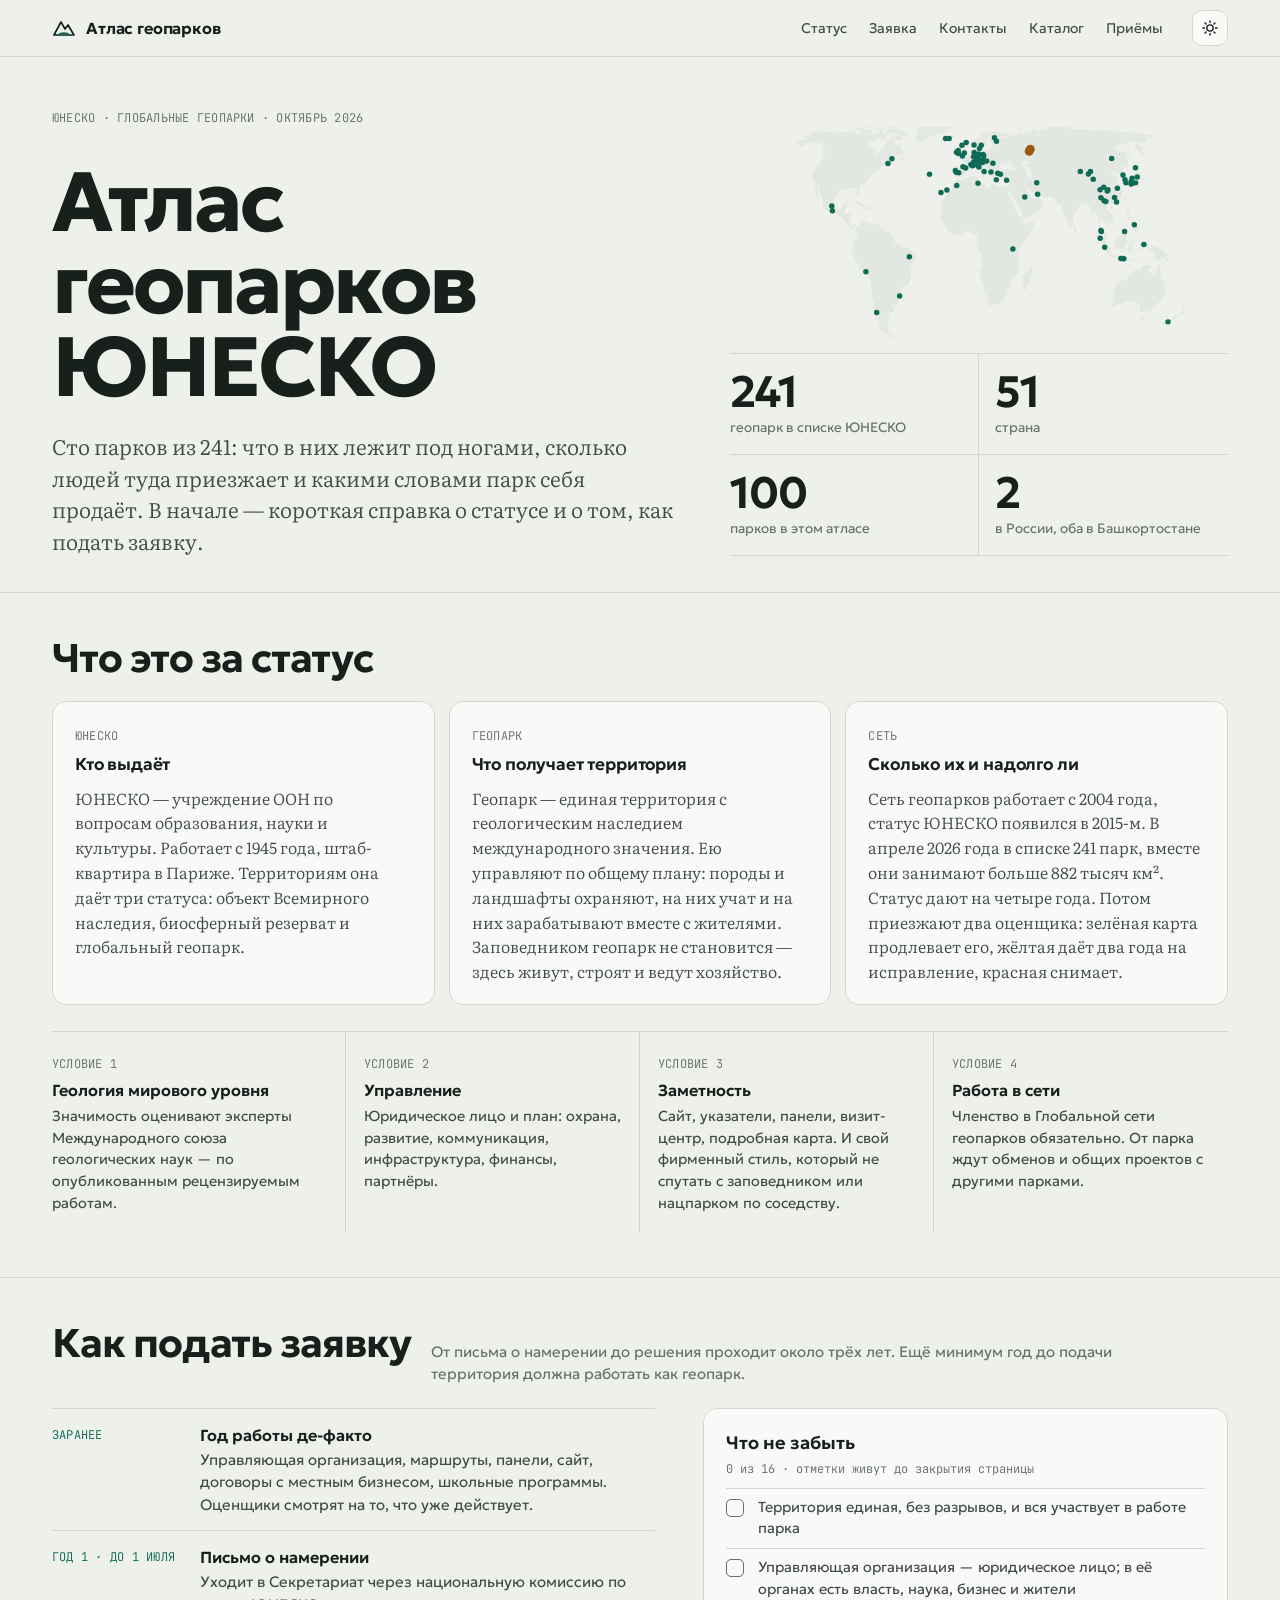
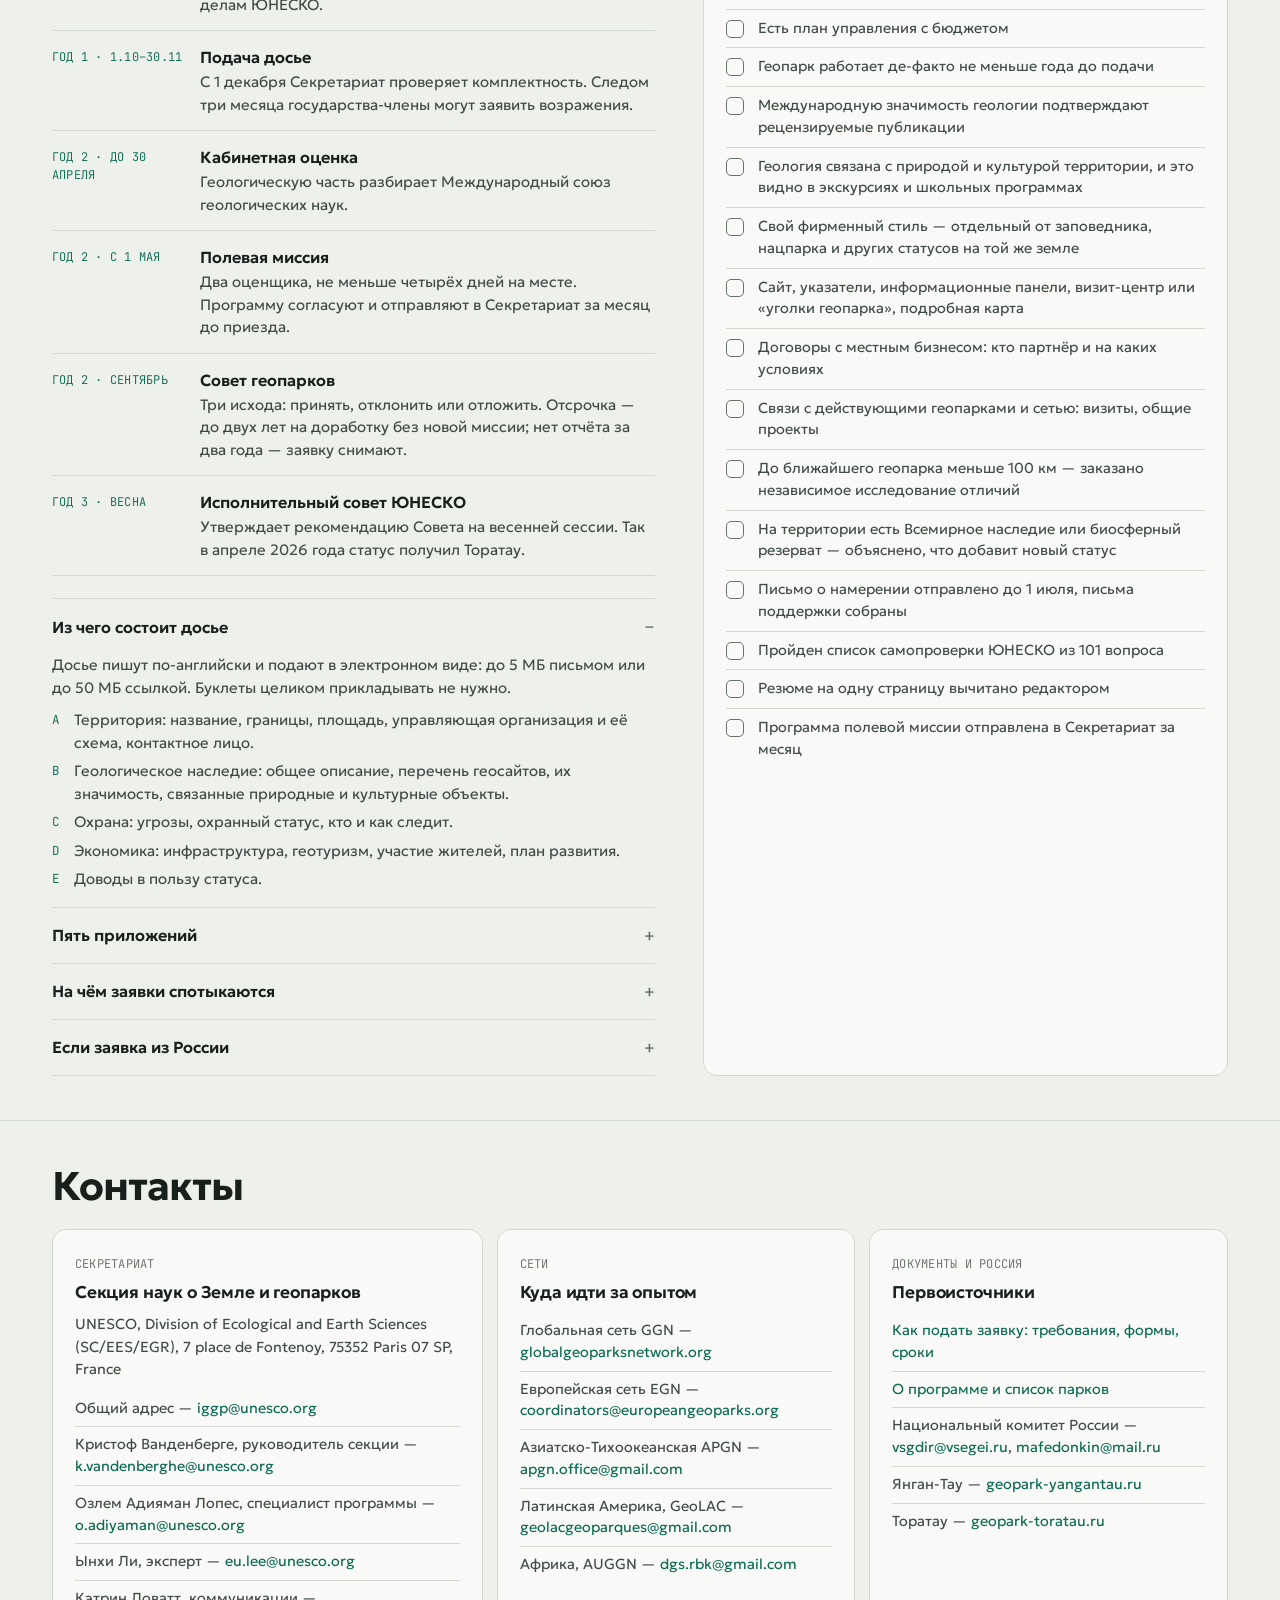
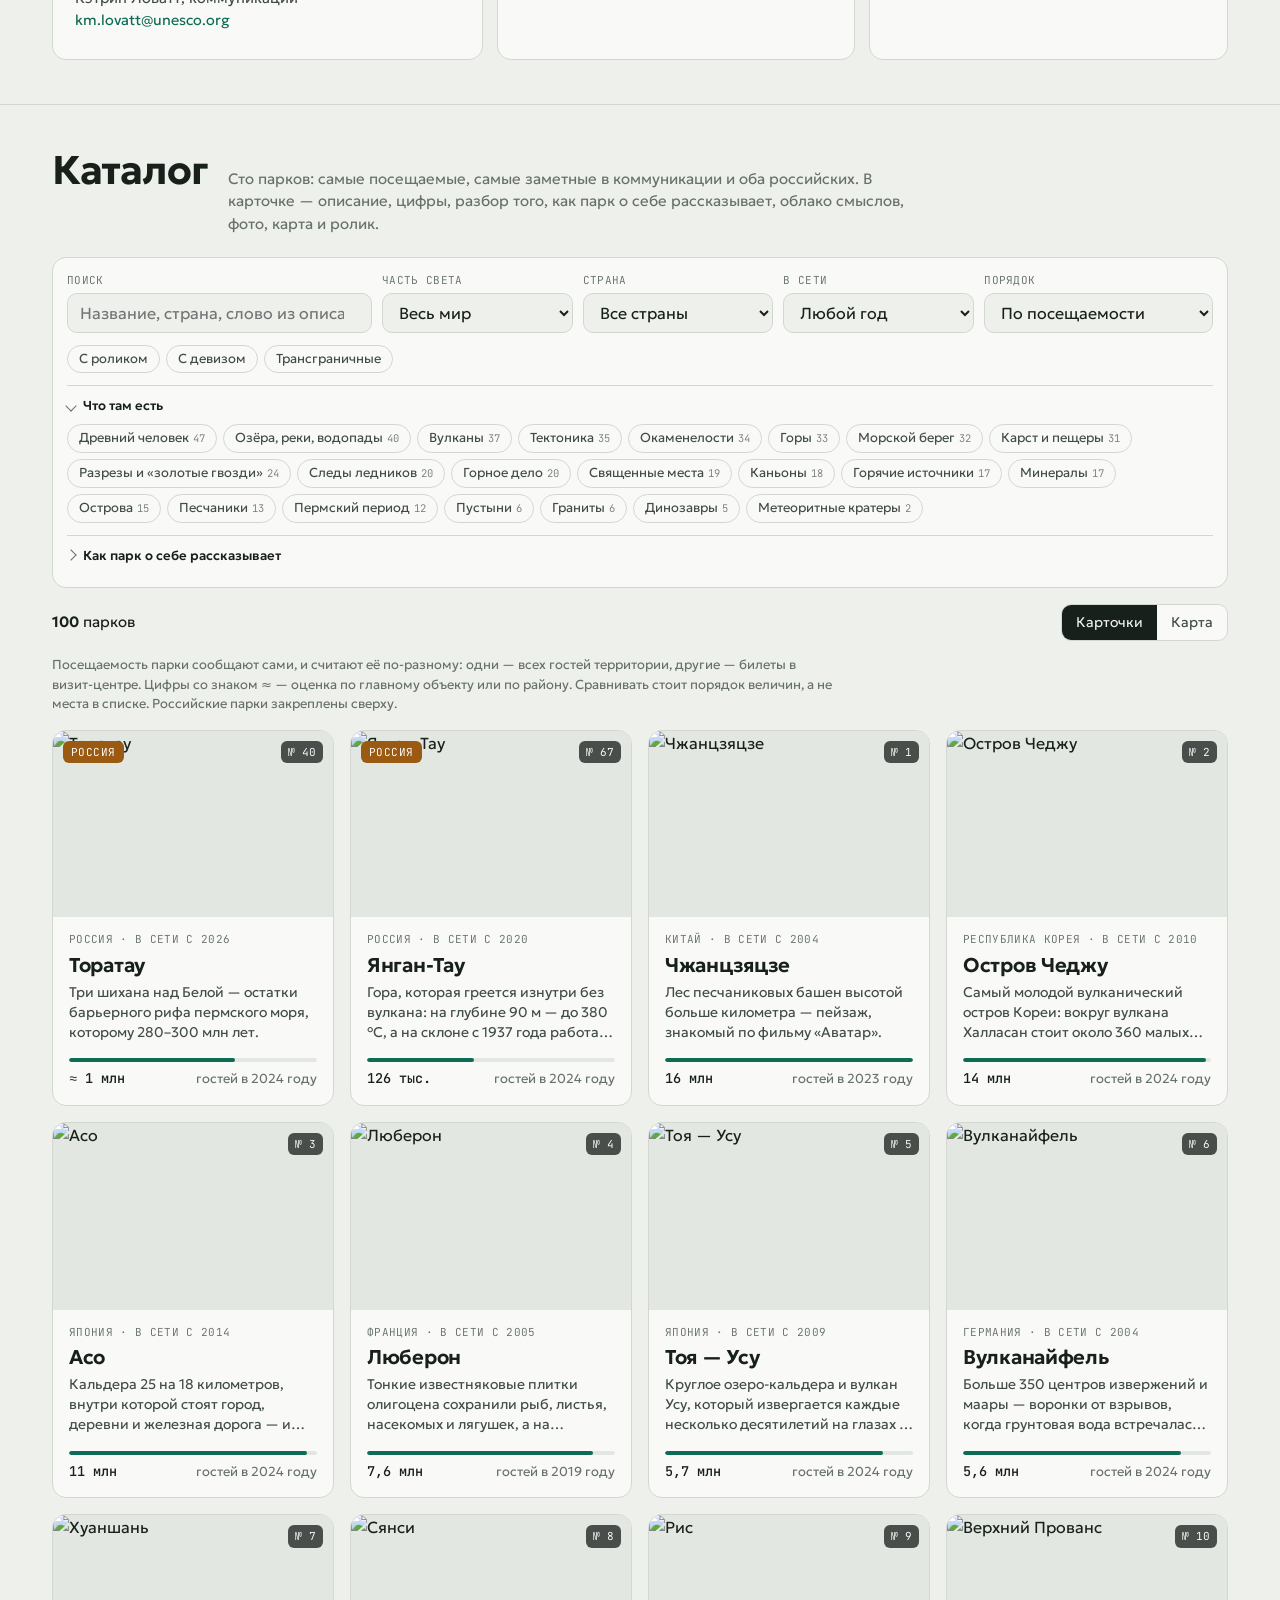
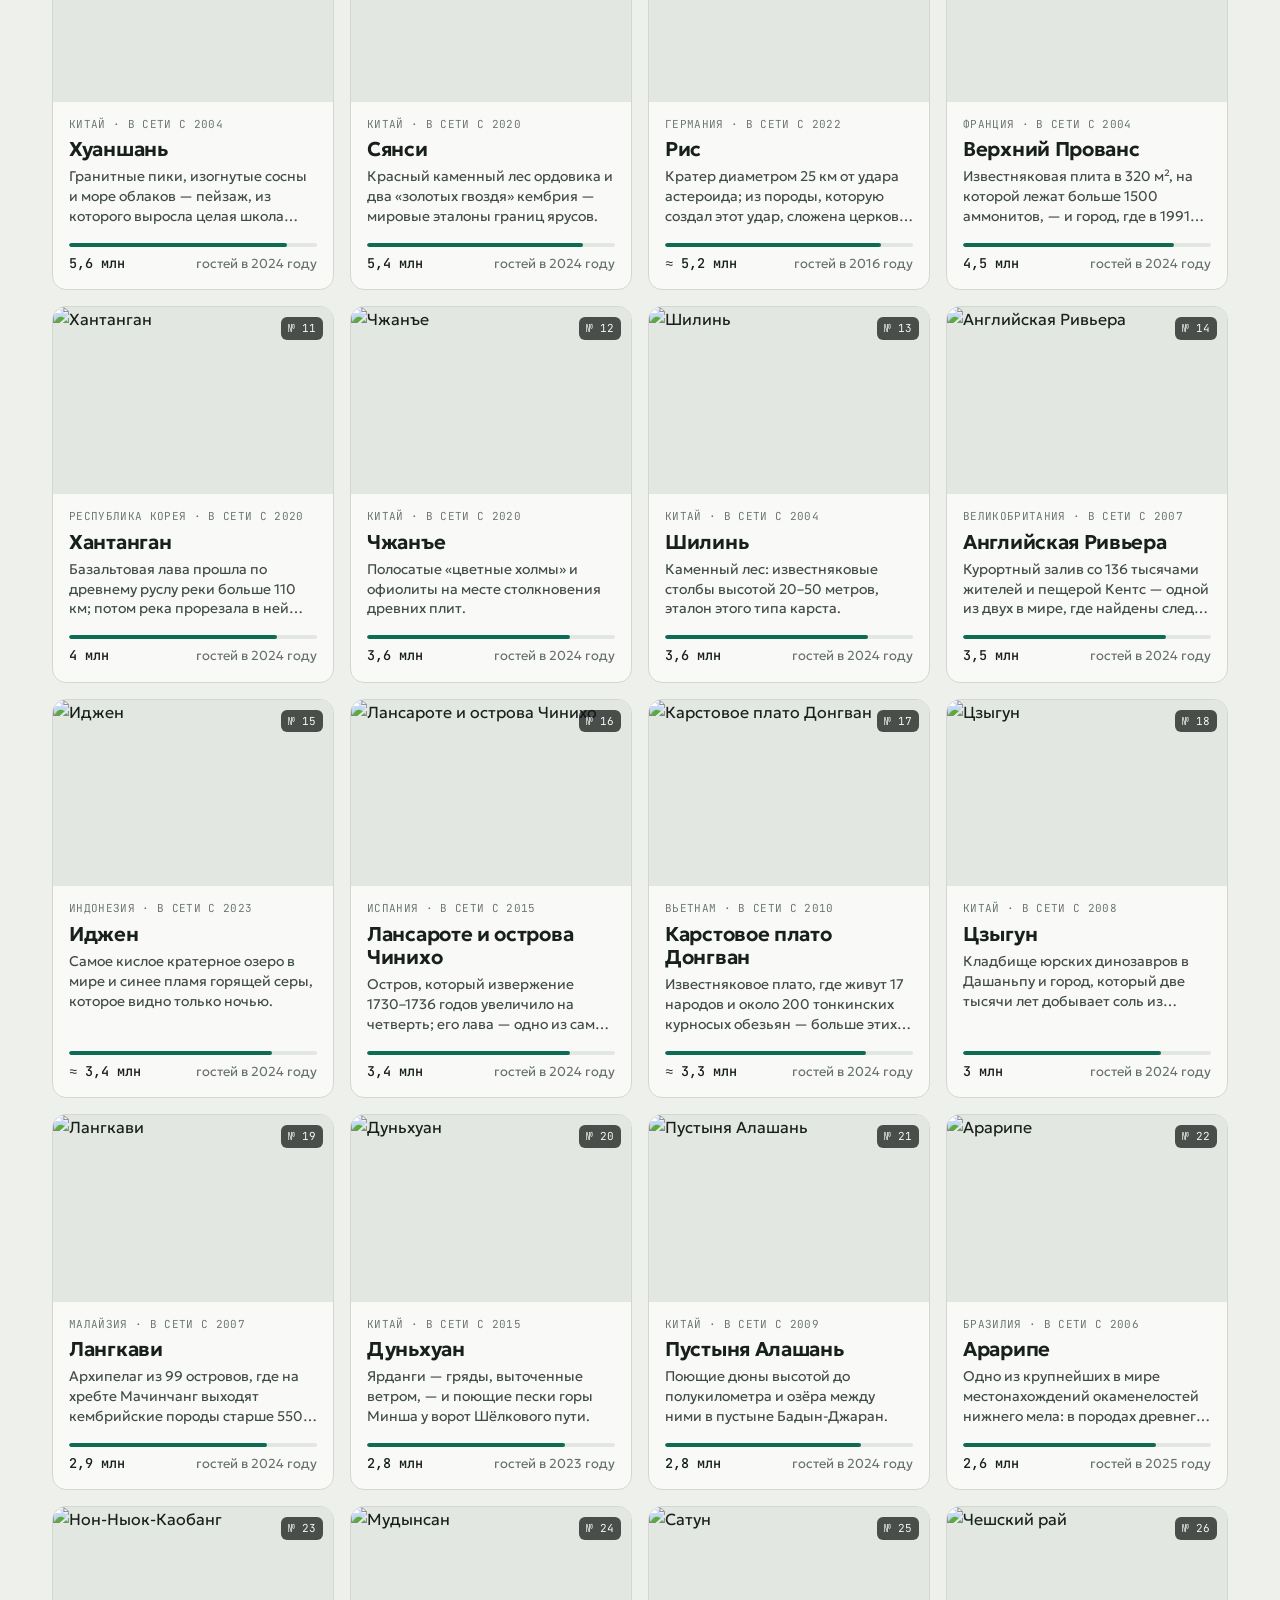
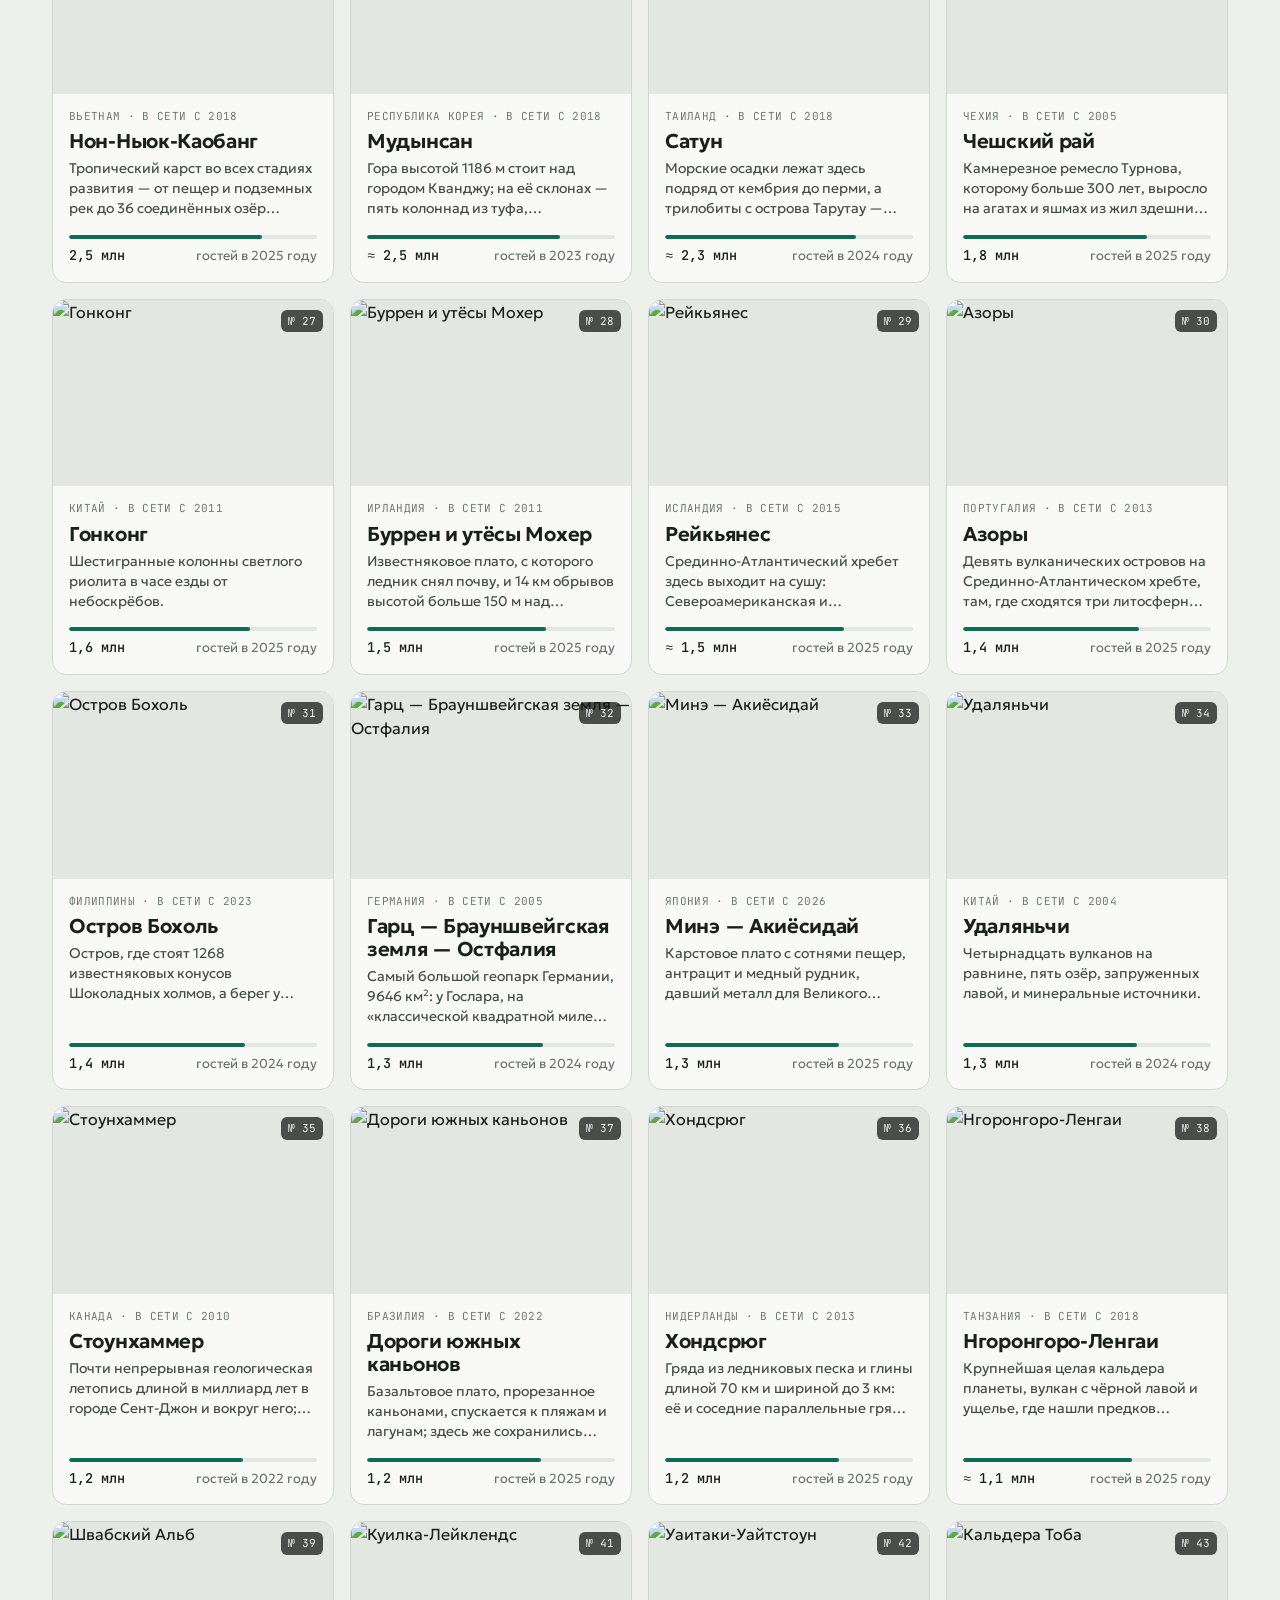
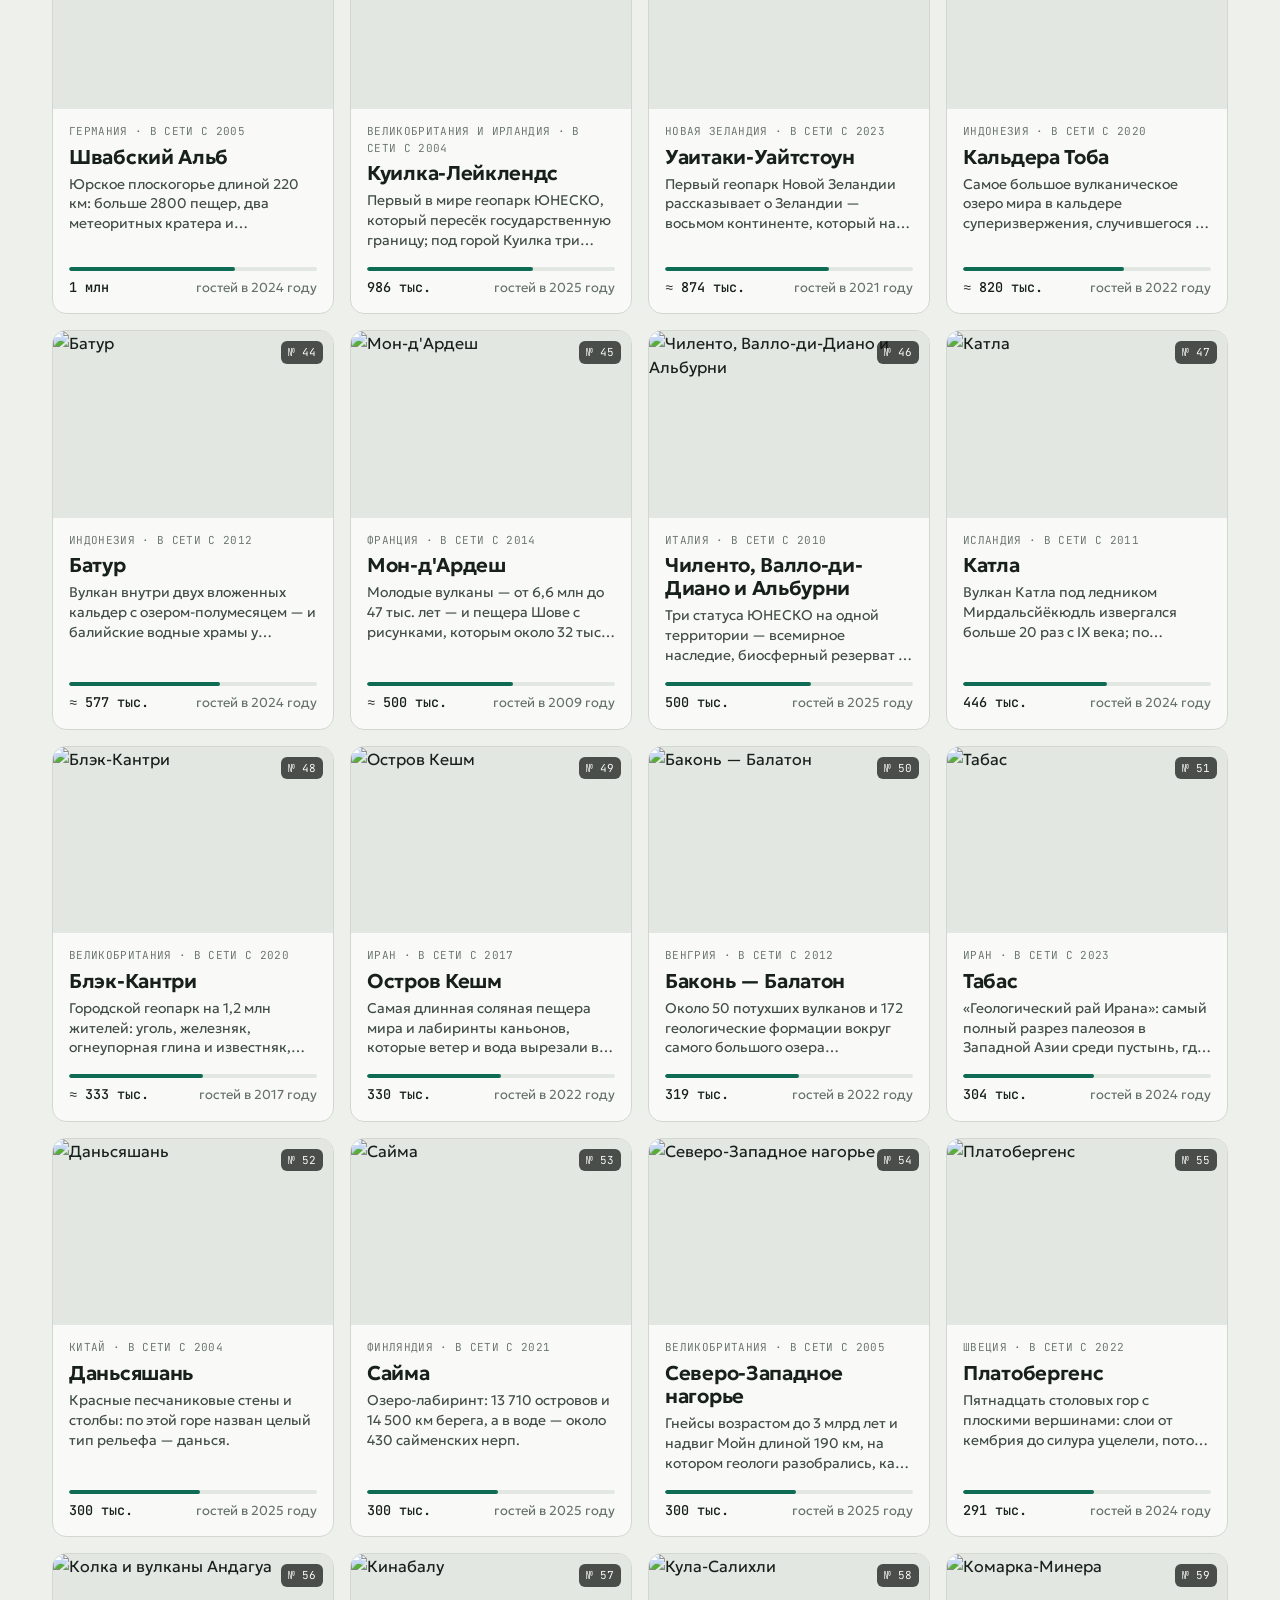
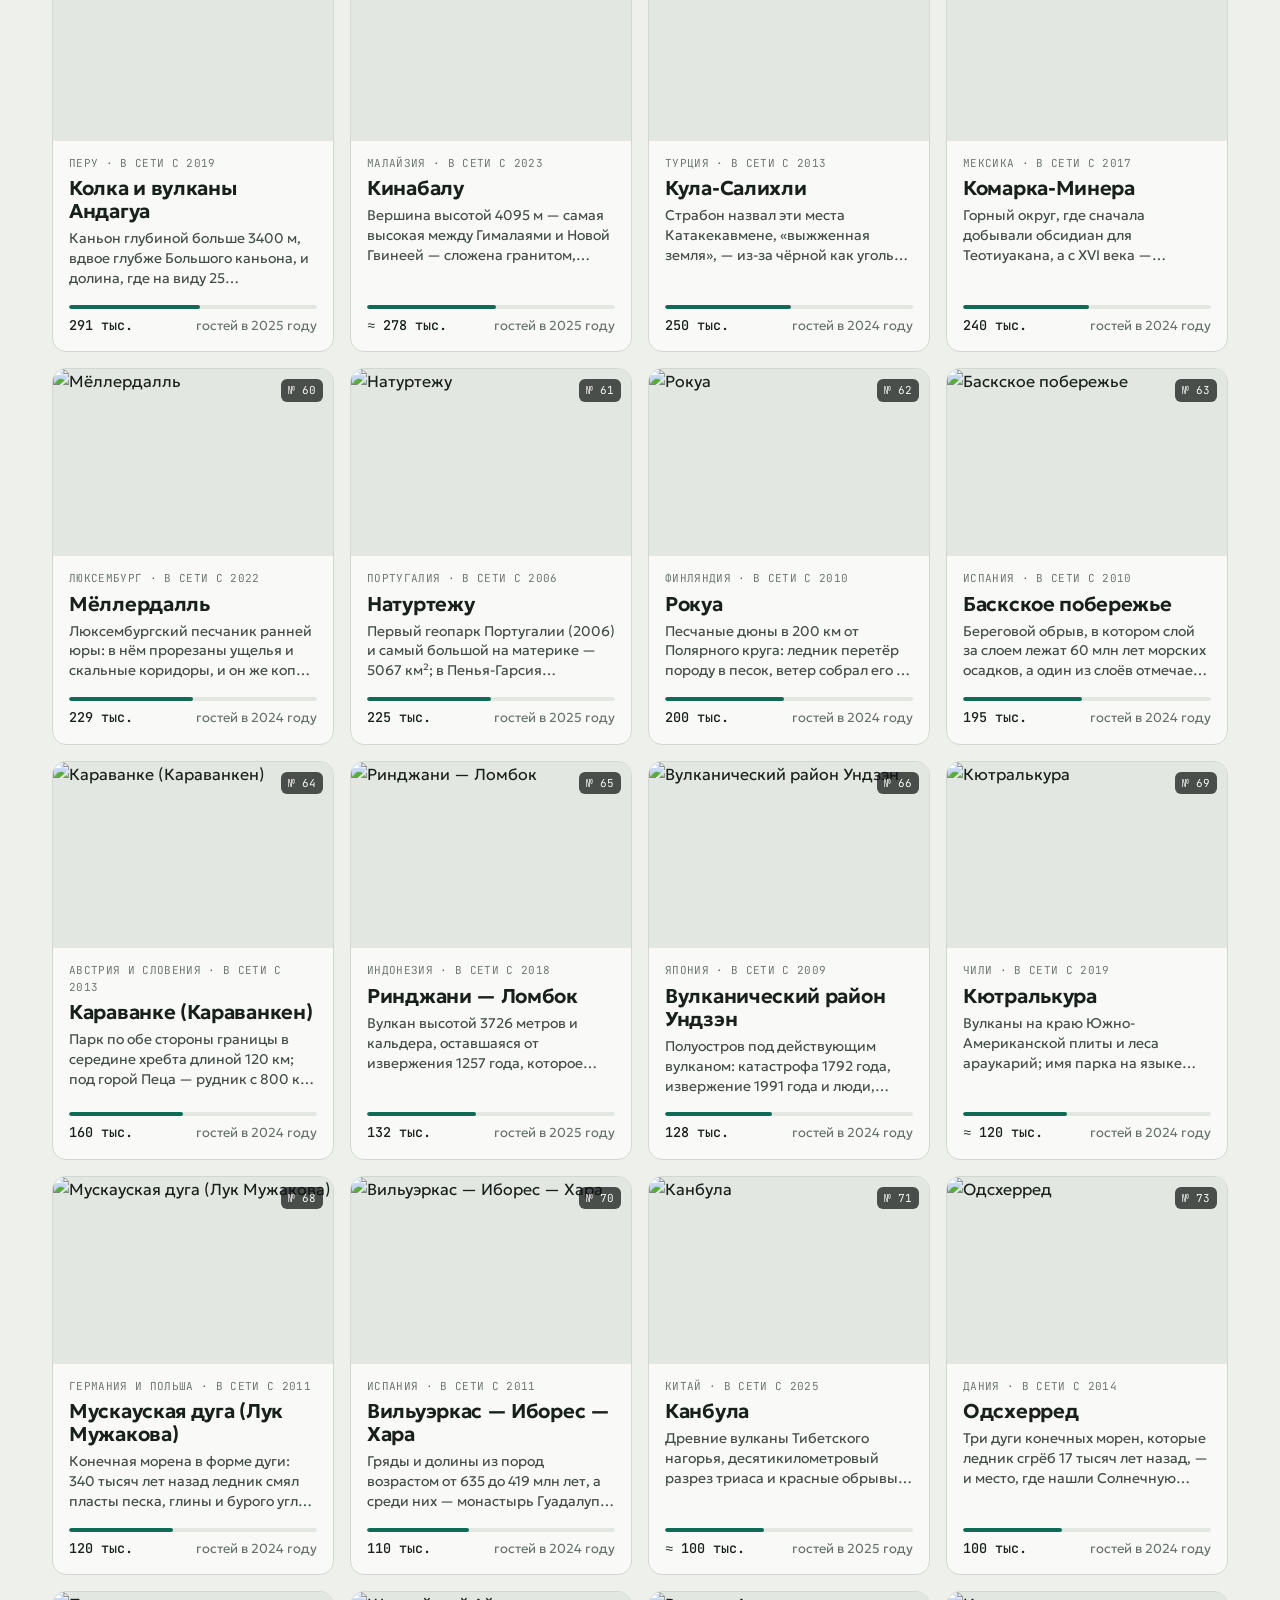
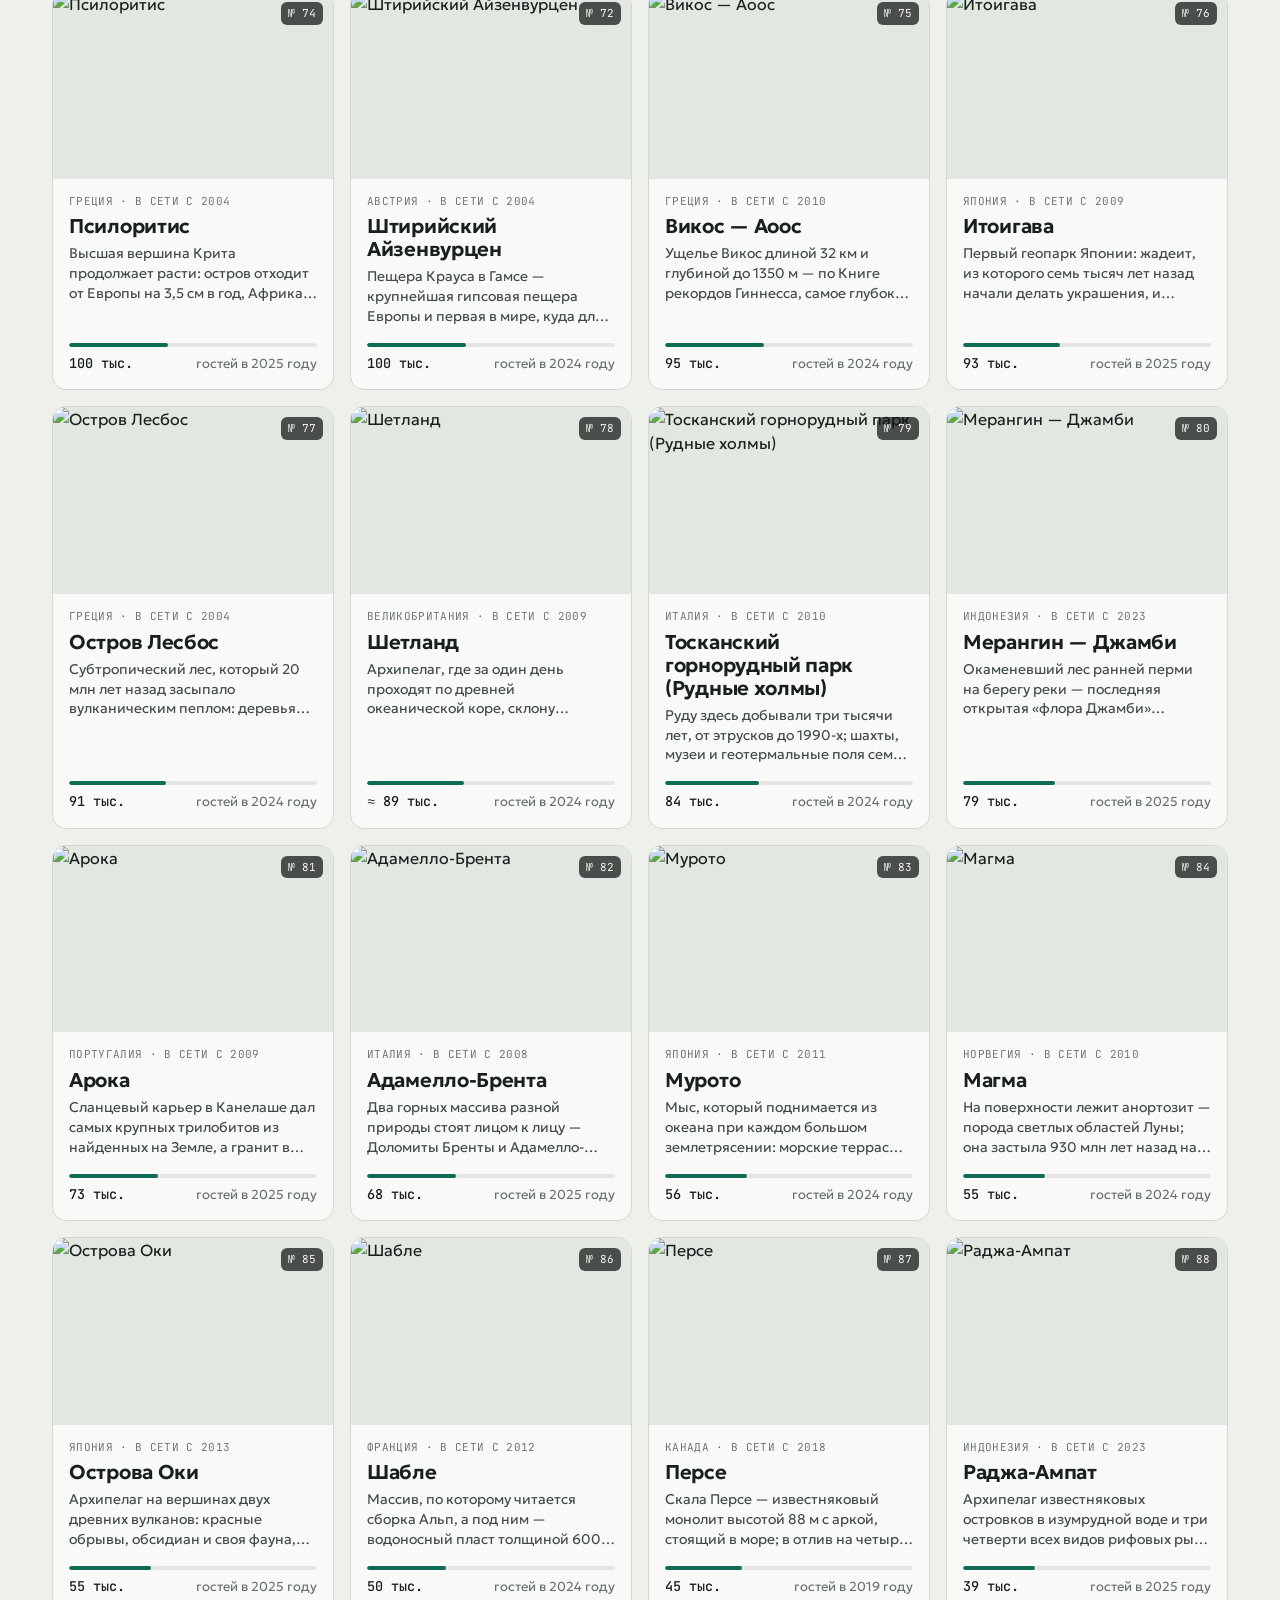
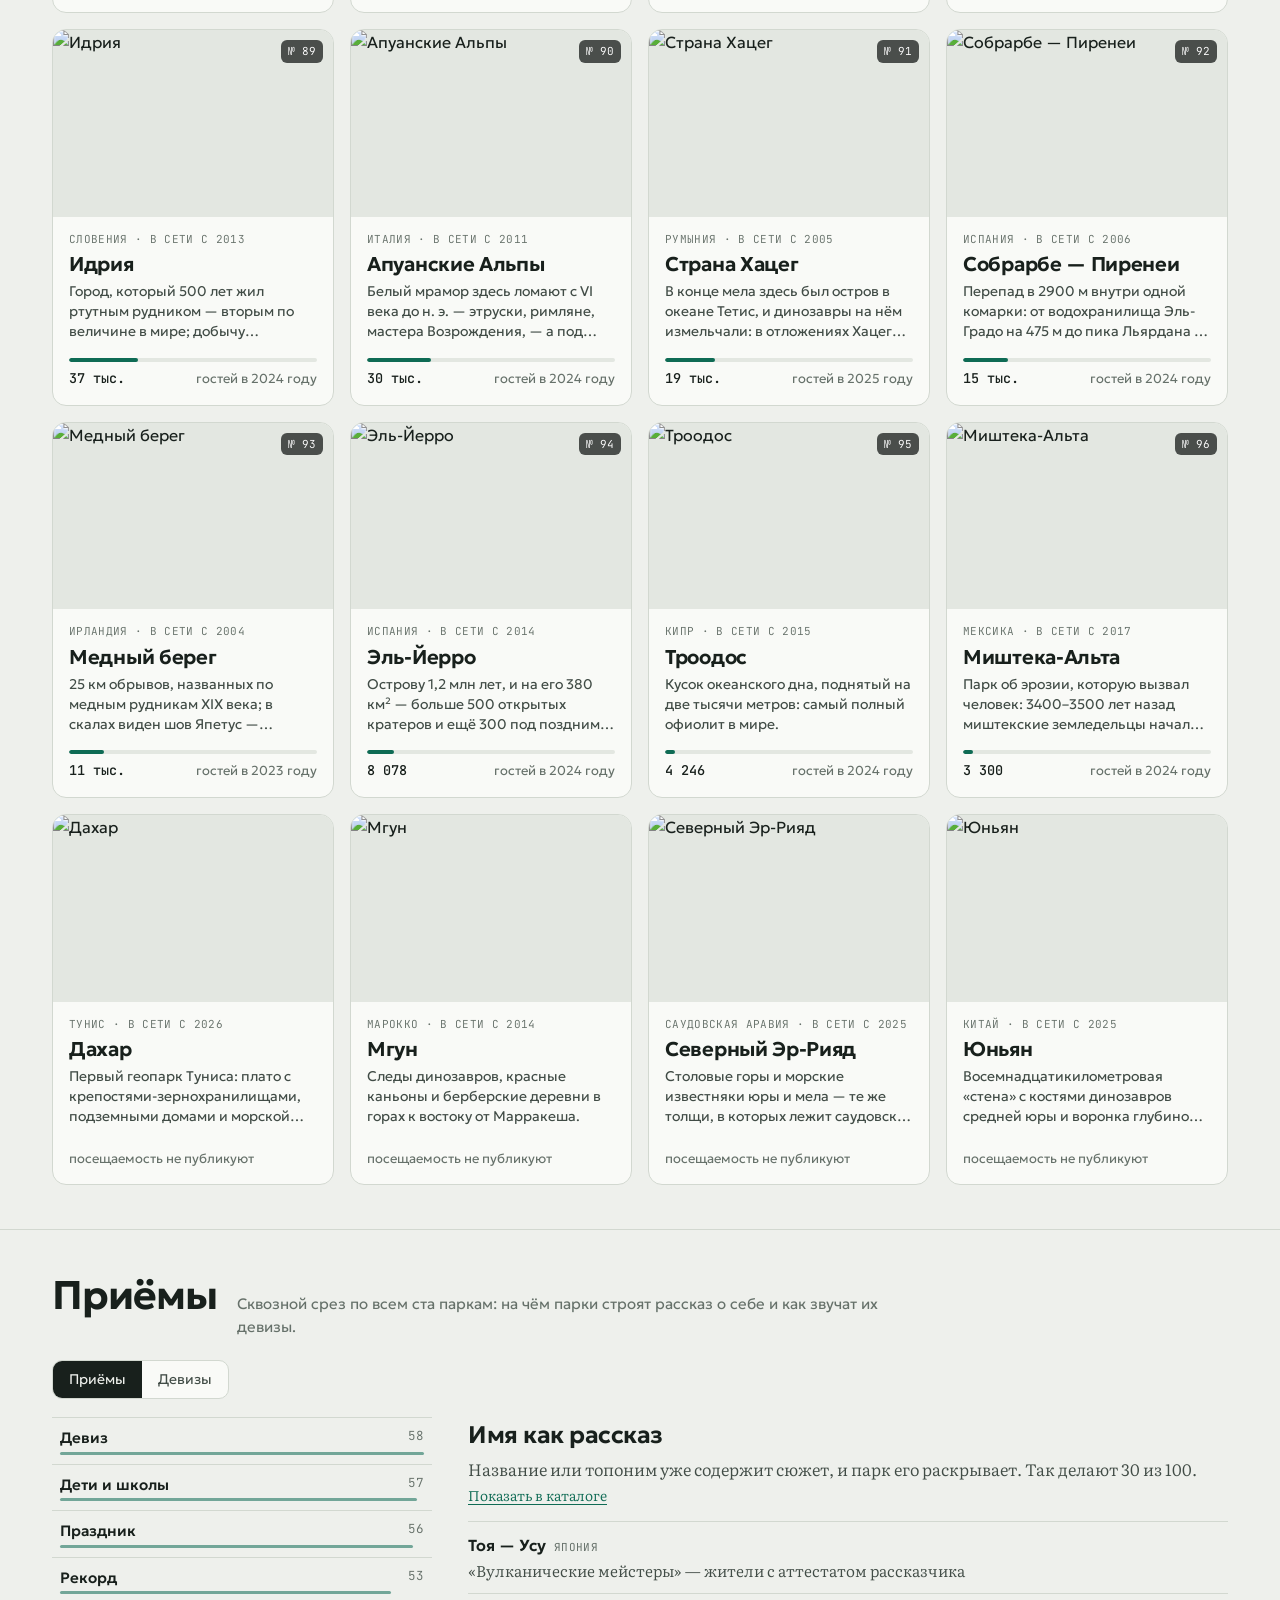
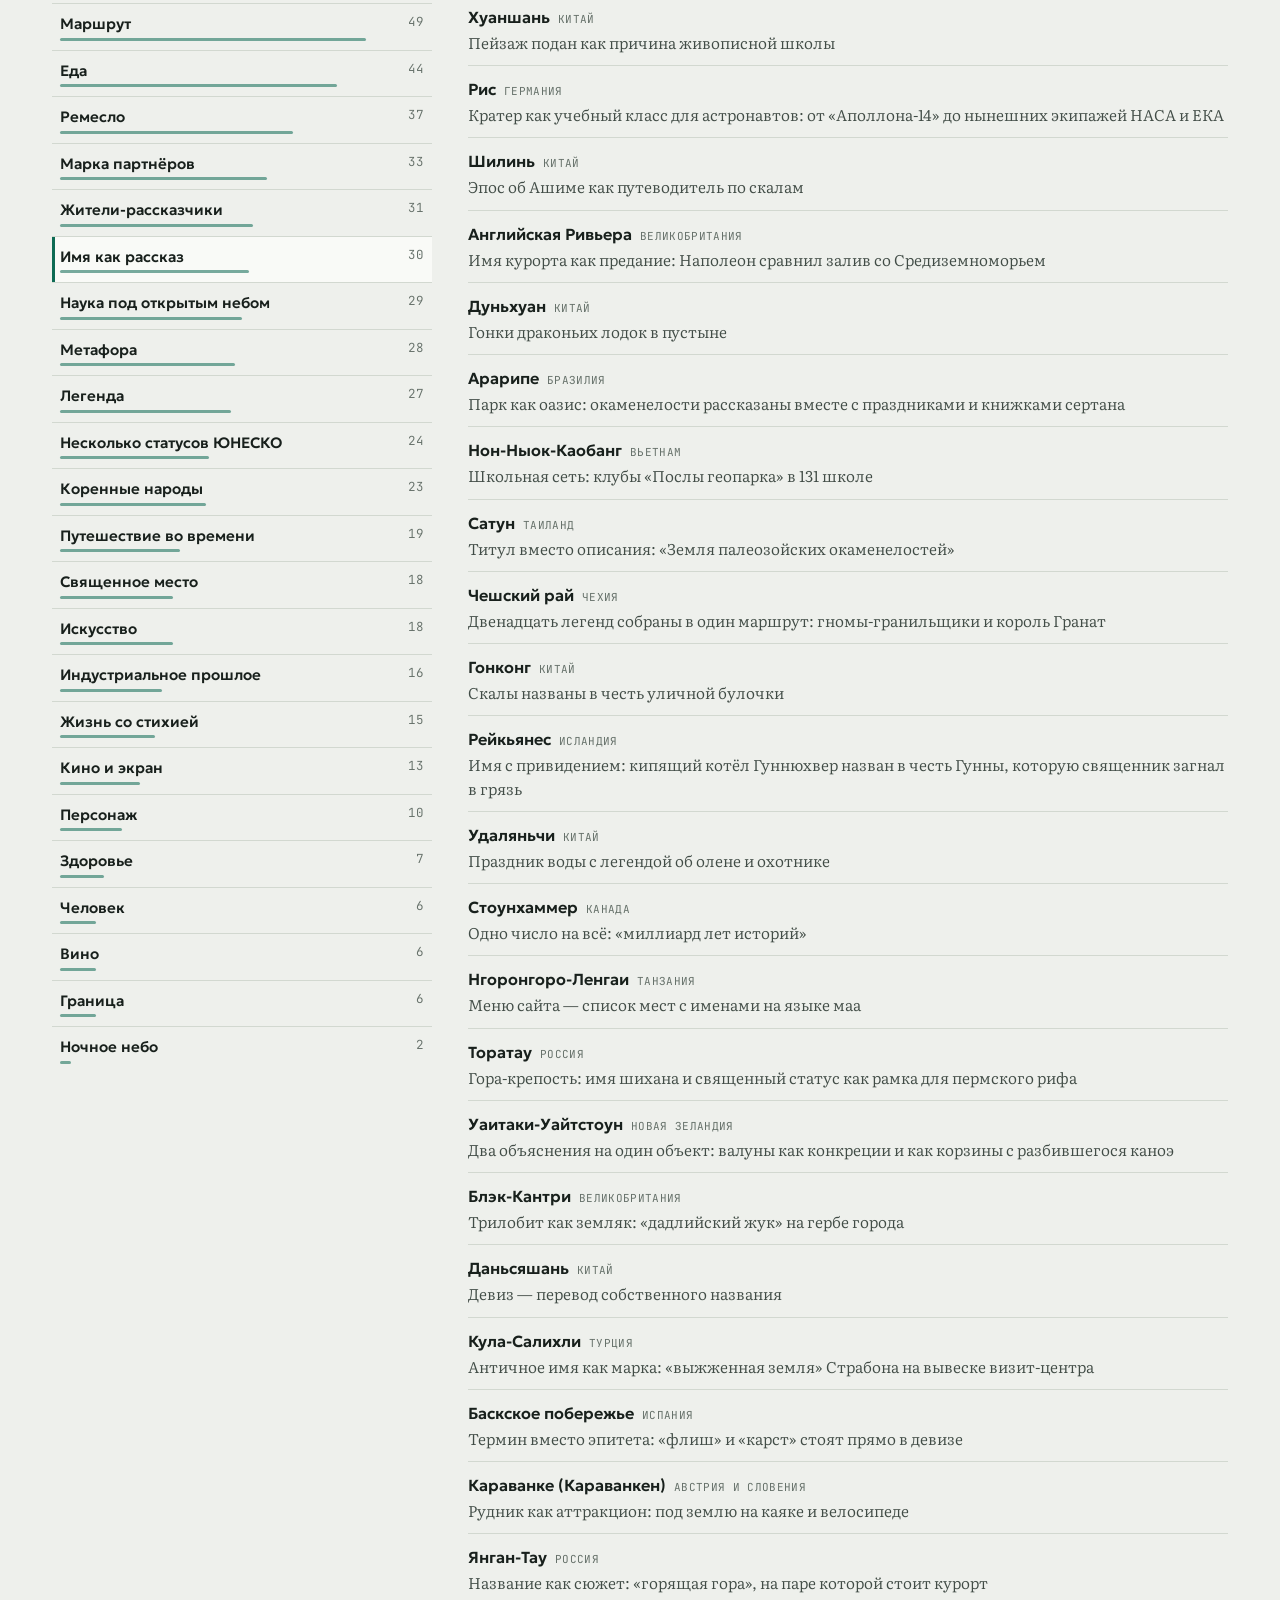
==== index.html @ 911e9d95 "Add files via upload" ====
<!doctype html>
<html lang="ru">
<head>
<meta charset="utf-8">
<meta name="viewport" content="width=device-width, initial-scale=1">
<title>Атлас геопарков ЮНЕСКО</title>
<meta name="description" content="Сто геопарков ЮНЕСКО на русском: что это за статус и как подать заявку, каталог с фильтрами и посещаемостью, разбор того, как каждый парк о себе рассказывает.">
<meta name="theme-color" content="#EEF0EC" media="(prefers-color-scheme: light)">
<meta name="theme-color" content="#101412" media="(prefers-color-scheme: dark)">
<meta property="og:type" content="website">
<meta property="og:locale" content="ru_RU">
<meta property="og:title" content="Атлас геопарков ЮНЕСКО">
<meta property="og:description" content="Сто геопарков ЮНЕСКО на русском: что это за статус и как подать заявку, каталог с фильтрами и посещаемостью, разбор того, как каждый парк о себе рассказывает.">
<meta property="og:url" content="https://geo-parki.ru/">
<meta property="og:site_name" content="Атлас геопарков ЮНЕСКО">
<meta property="og:image" content="https://geo-parki.ru/img/og.jpg">
<meta property="og:image:width" content="1200">
<meta property="og:image:height" content="630">
<meta name="twitter:image" content="https://geo-parki.ru/img/og.jpg">
<link rel="canonical" href="https://geo-parki.ru/">
<meta name="twitter:card" content="summary_large_image">
<link rel="icon" href="favicon.svg" type="image/svg+xml">
<link rel="preload" href="fonts/geologica-cyrillic-wght-normal.woff2" as="font" type="font/woff2" crossorigin>
<link rel="stylesheet" href="fonts/fonts.css">
<style>
:root{
  --bg:#EEF0EC; --surface:#F9FAF7; --surface-2:#E3E7E1; --ink:#18201C; --ink-2:#414C46; --muted:#66716A; --line:#D2D8D0;
  --accent:#0E6B54; --accent-ink:#FFFFFF; --accent-soft:#D3E7DE; --ochre:#9A5A12; --ochre-soft:#F2E4CC;
  --map-sea:#E2E7E2; --map-land:#FBFCF9; --map-line:#C2CAC2;
  --shadow:0 1px 2px rgba(20,30,25,.05),0 10px 30px rgba(20,30,25,.07);
  --display:'Geologica',system-ui,sans-serif; --read:'Literata',Georgia,serif; --mono:'JetBrains Mono',ui-monospace,monospace;
  --r:14px;
}
@media (prefers-color-scheme: dark){
  :root:not([data-theme="light"]){
    --bg:#101412; --surface:#171D1A; --surface-2:#202824; --ink:#E6EAE5; --ink-2:#BAC3BC; --muted:#8B968E; --line:#2B3530;
    --accent:#58C9A6; --accent-ink:#0B1410; --accent-soft:#17352C; --ochre:#E3A85C; --ochre-soft:#3A2B17;
    --map-sea:#0D1210; --map-land:#232C27; --map-line:#3A4640;
    --shadow:0 1px 2px rgba(0,0,0,.3),0 10px 30px rgba(0,0,0,.35);
  }
}
:root[data-theme="dark"]{
  --bg:#101412; --surface:#171D1A; --surface-2:#202824; --ink:#E6EAE5; --ink-2:#BAC3BC; --muted:#8B968E; --line:#2B3530;
  --accent:#58C9A6; --accent-ink:#0B1410; --accent-soft:#17352C; --ochre:#E3A85C; --ochre-soft:#3A2B17;
  --map-sea:#0D1210; --map-land:#232C27; --map-line:#3A4640;
  --shadow:0 1px 2px rgba(0,0,0,.3),0 10px 30px rgba(0,0,0,.35);
}
*{box-sizing:border-box}
[hidden]{display:none!important}
html{scroll-behavior:smooth;-webkit-text-size-adjust:100%}
body{margin:0;background:var(--bg);color:var(--ink);font-family:var(--display);font-weight:350;font-size:16px;line-height:1.5;-webkit-font-smoothing:antialiased}
a{color:inherit}
button,input,select{font:inherit;color:inherit}
:focus-visible{outline:2px solid var(--accent);outline-offset:2px;border-radius:6px}
.wrap{max-width:1240px;margin:0 auto;padding:0 16px}
@media(min-width:760px){.wrap{padding:0 32px}}
.mono{font-family:var(--mono);font-size:12px;letter-spacing:.02em;text-transform:uppercase;color:var(--muted)}

/* header */
.top{position:sticky;top:0;z-index:30;background:color-mix(in srgb,var(--bg) 88%,transparent);backdrop-filter:blur(10px);border-bottom:1px solid var(--line)}
.top .wrap{display:flex;align-items:center;gap:20px;height:56px}
.brand{font-weight:650;letter-spacing:-.01em;text-decoration:none;white-space:nowrap;display:flex;align-items:center;gap:10px}
.brand svg{flex:none}
.nav{display:flex;gap:4px;margin-left:auto;overflow-x:auto;scrollbar-width:none}
.nav::-webkit-scrollbar{display:none}
.nav a{text-decoration:none;font-size:14px;color:var(--ink-2);padding:6px 9px;border-radius:8px;white-space:nowrap}
.nav a:hover{background:var(--surface-2);color:var(--ink)}
.icon-btn{flex:none;width:36px;height:36px;border-radius:10px;border:1px solid var(--line);background:var(--surface);display:grid;place-items:center;cursor:pointer}
.icon-btn:hover{border-color:var(--muted)}
@media(max-width:640px){.brand span{display:none}.top .wrap{gap:8px}}

/* hero */
.hero{padding-top:52px;padding-bottom:36px}
.hero h1{font-size:clamp(38px,7vw,84px);line-height:.98;letter-spacing:-.035em;font-weight:700;margin:14px 0 22px;max-width:12ch}
.hero-grid{display:grid;gap:28px}
@media(min-width:900px){.hero-grid{grid-template-columns:1.25fr 1fr;align-items:end;gap:56px}}
.hero p.sub{font-family:var(--read);font-size:clamp(18px,2vw,21px);line-height:1.5;color:var(--ink-2);margin:0;max-width:34em}
.stats{display:grid;grid-template-columns:repeat(2,1fr);gap:0;border-top:1px solid var(--line)}
.stat{padding:16px 0;border-bottom:1px solid var(--line)}
.stat:nth-child(odd){padding-right:16px;border-right:1px solid var(--line)}
.stat:nth-child(even){padding-left:16px}
.stat b{display:block;font-size:clamp(30px,4vw,44px);font-weight:650;letter-spacing:-.03em;line-height:1}
.stat span{font-size:13.5px;color:var(--muted)}

.hero-map{display:block;width:100%;height:auto;margin-bottom:14px}
.hero-map .land{stroke:none;fill:var(--surface-2)}
.hero-map circle{fill:var(--accent)}
.hero-map circle.ru{fill:var(--ochre)}
section{padding:44px 0}
.sec-head{display:flex;flex-wrap:wrap;align-items:baseline;gap:8px 20px;margin-bottom:22px}
.sec-head h2{font-size:clamp(26px,3.6vw,40px);letter-spacing:-.025em;line-height:1.05;font-weight:650;margin:0}
.sec-head p{margin:0;color:var(--muted);font-size:15px;max-width:46em}
.rule{border:0;border-top:1px solid var(--line);margin:0}

/* about */
.about{display:grid;gap:14px}
@media(min-width:860px){.about{grid-template-columns:repeat(3,1fr)}}
.note{background:var(--surface);border:1px solid var(--line);border-radius:var(--r);padding:20px 22px}
.note h3{font-size:17px;font-weight:600;margin:6px 0 8px;letter-spacing:-.01em}
.note p{font-family:var(--read);font-size:16px;line-height:1.55;color:var(--ink-2);margin:0}
.four{display:grid;gap:0;margin-top:26px;border-top:1px solid var(--line)}
@media(min-width:760px){.four{grid-template-columns:repeat(2,1fr)}}
@media(min-width:1080px){.four{grid-template-columns:repeat(4,1fr)}}
.four div{padding:18px 18px 18px 0;border-bottom:1px solid var(--line)}
@media(min-width:1080px){.four div{border-bottom:0;border-right:1px solid var(--line);padding:18px}.four div:first-child{padding-left:0}.four div:last-child{border-right:0}}
.four b{font-weight:600;display:block;margin:4px 0 4px}
.four p{margin:0;font-size:14.5px;color:var(--ink-2)}

/* apply */
.steps{list-style:none;margin:0;padding:0;display:grid;gap:0;counter-reset:s}
.steps li{display:grid;grid-template-columns:132px 1fr;gap:16px;padding:14px 0;border-top:1px solid var(--line);position:relative}
.steps li:last-child{border-bottom:1px solid var(--line)}
.steps .when{font-family:var(--mono);font-size:12px;text-transform:uppercase;letter-spacing:.02em;color:var(--accent);padding-top:3px}
.steps b{font-weight:600}
.steps p{margin:2px 0 0;color:var(--ink-2);font-size:15px}
@media(max-width:560px){.steps li{grid-template-columns:1fr;gap:2px}}
.apply-grid{display:grid;gap:28px;margin-top:8px}
@media(min-width:980px){.apply-grid{grid-template-columns:1.15fr 1fr;gap:48px}}
details.acc{border-top:1px solid var(--line)}
details.acc:last-of-type{border-bottom:1px solid var(--line)}
details.acc summary{list-style:none;cursor:pointer;padding:14px 0;font-weight:600;display:flex;justify-content:space-between;gap:12px;align-items:center}
details.acc summary::-webkit-details-marker{display:none}
details.acc summary::after{content:"+";font-family:var(--mono);font-weight:400;color:var(--muted);font-size:18px}
details.acc[open] summary::after{content:"–"}
details.acc .acc-body{padding:0 0 16px;color:var(--ink-2);font-size:15px}
details.acc .acc-body p{margin:0 0 10px}
dl.kv{margin:0;display:grid;grid-template-columns:auto 1fr;gap:6px 14px}
dl.kv dt{font-family:var(--mono);font-size:12.5px;color:var(--accent);padding-top:2px}
dl.kv dd{margin:0}
.check{background:var(--surface);border:1px solid var(--line);border-radius:var(--r);padding:20px 22px}
.check h3{margin:0 0 4px;font-size:18px;font-weight:600}
.check .prog{font-family:var(--mono);font-size:12px;color:var(--muted);margin-bottom:10px}
.check label{display:grid;grid-template-columns:22px 1fr;gap:10px;padding:8px 0;border-top:1px solid var(--line);font-size:14.5px;cursor:pointer;color:var(--ink-2)}
.check input{appearance:none;width:18px;height:18px;border:1.5px solid var(--muted);border-radius:5px;margin:2px 0 0;display:grid;place-items:center;cursor:pointer}
.check input:checked{background:var(--accent);border-color:var(--accent)}
.check input:checked::after{content:"";width:9px;height:5px;border-left:2px solid var(--accent-ink);border-bottom:2px solid var(--accent-ink);transform:rotate(-45deg) translateY(-1px)}
.check input:checked + span{color:var(--muted);text-decoration:line-through;text-decoration-color:var(--line)}

/* contacts */
.contacts{display:grid;gap:14px}
@media(min-width:860px){.contacts{grid-template-columns:1.2fr 1fr 1fr}}
.contacts .note p,.contacts .note li{font-family:var(--display);font-size:14.5px}
.contacts ul{list-style:none;margin:0;padding:0}
.contacts li{padding:7px 0;border-top:1px solid var(--line);color:var(--ink-2)}
.contacts li:first-child{border-top:0}
.contacts a{color:var(--accent);text-decoration:none;word-break:break-word}
.contacts a:hover{text-decoration:underline}

/* catalogue */
.filters{background:var(--surface);border:1px solid var(--line);border-radius:var(--r);padding:14px}
.frow{display:grid;gap:10px;grid-template-columns:1fr 1fr}
.frow .field:first-child{grid-column:1/-1}
@media(min-width:720px){.frow{grid-template-columns:1.6fr 1fr 1fr 1fr 1.2fr}.frow .field:first-child{grid-column:auto}}
.field{display:flex;flex-direction:column;gap:4px;min-width:0}
.field label{font-family:var(--mono);font-size:11px;text-transform:uppercase;color:var(--muted);letter-spacing:.03em}
.field input,.field select{height:40px;border:1px solid var(--line);border-radius:10px;background:var(--bg);padding:0 12px;min-width:0;width:100%}
.field input:focus,.field select:focus{border-color:var(--accent);outline:0}
.chips{display:flex;flex-wrap:wrap;gap:6px}
.chip{border:1px solid var(--line);background:transparent;border-radius:999px;padding:5px 11px;font-size:13px;cursor:pointer;color:var(--ink-2);white-space:nowrap;line-height:1.3}
.chip:hover{border-color:var(--muted);color:var(--ink)}
.chip[aria-pressed="true"]{background:var(--accent);border-color:var(--accent);color:var(--accent-ink)}
.chip small{font-family:var(--mono);font-size:10.5px;opacity:.7;margin-left:4px}
.fgroup{border-top:1px solid var(--line);margin-top:12px}
.fgroup summary{cursor:pointer;list-style:none;padding:10px 0 8px;font-size:13px;font-weight:550;display:flex;gap:8px;align-items:center}
.fgroup summary::-webkit-details-marker{display:none}
.fgroup summary::before{content:"";width:7px;height:7px;border-right:1.5px solid var(--muted);border-bottom:1.5px solid var(--muted);transform:rotate(-45deg);transition:transform .15s}
.fgroup[open] summary::before{transform:rotate(45deg)}
.fgroup summary em{font-style:normal;color:var(--muted);font-weight:400}
.toolbar{display:flex;flex-wrap:wrap;align-items:center;gap:10px 16px;margin:16px 0 14px}
.count{font-size:15px}
.count b{font-weight:650}
.link-btn{background:none;border:0;padding:0;color:var(--accent);cursor:pointer;font-size:14px;text-decoration:underline;text-underline-offset:3px}
.seg{margin-left:auto;display:inline-flex;border:1px solid var(--line);border-radius:10px;overflow:hidden;background:var(--surface)}
.seg button{border:0;background:none;padding:7px 14px;font-size:14px;cursor:pointer;color:var(--ink-2)}
.seg button[aria-pressed="true"]{background:var(--ink);color:var(--bg)}
.caveat{font-size:13px;color:var(--muted);margin:0 0 16px;max-width:60em}
.grid{display:grid;gap:16px;grid-template-columns:repeat(auto-fill,minmax(264px,1fr))}
.card{background:var(--surface);border:1px solid var(--line);border-radius:var(--r);overflow:hidden;text-decoration:none;display:flex;flex-direction:column;transition:transform .18s ease,box-shadow .18s ease,border-color .18s}
.card:hover{transform:translateY(-3px);box-shadow:var(--shadow);border-color:var(--muted)}
.card-img{position:relative;aspect-ratio:3/2;background:var(--surface-2);overflow:hidden}
.card-img img{width:100%;height:100%;object-fit:cover;display:block;transition:transform .5s ease}
.card:hover .card-img img{transform:scale(1.04)}
.tag{position:absolute;left:10px;top:10px;background:var(--ochre);color:#fff;font-family:var(--mono);font-size:11px;text-transform:uppercase;letter-spacing:.04em;padding:3px 8px;border-radius:6px}
.rank{position:absolute;right:10px;top:10px;background:rgba(16,20,18,.72);color:#fff;font-family:var(--mono);font-size:11px;padding:3px 7px;border-radius:6px}
.card-body{padding:14px 16px 16px;display:flex;flex-direction:column;gap:6px;flex:1}
.card-meta{font-family:var(--mono);font-size:11px;text-transform:uppercase;letter-spacing:.03em;color:var(--muted)}
.card h3{margin:0;font-size:20px;line-height:1.15;letter-spacing:-.015em;font-weight:620}
.card .lead{margin:0;font-size:14px;color:var(--ink-2);line-height:1.42;display:-webkit-box;-webkit-line-clamp:3;-webkit-box-orient:vertical;overflow:hidden}
.vis{margin-top:auto;padding-top:10px}
.vis-bar{height:4px;background:var(--surface-2);border-radius:2px;overflow:hidden}
.vis-bar i{display:block;height:100%;background:var(--accent);border-radius:2px}
.vis-row{display:flex;justify-content:space-between;align-items:baseline;margin-top:6px;font-size:13px;color:var(--muted)}
.vis-row b{font-family:var(--mono);font-weight:500;font-size:13.5px;color:var(--ink)}
.empty{padding:40px 0;text-align:center;color:var(--muted)}

/* map */
.mapbox{position:relative;background:var(--map-sea);border:1px solid var(--line);border-radius:var(--r);overflow:hidden}
.mapbox svg{display:block;width:100%;height:auto;touch-action:none;cursor:grab}
.mapbox svg.drag{cursor:grabbing}
.land{fill:var(--map-land);stroke:var(--map-line);stroke-width:1;vector-effect:non-scaling-stroke}
.brd{fill:none;stroke:var(--map-line);stroke-width:.6;vector-effect:non-scaling-stroke}
.grat{fill:none;stroke:var(--map-line);stroke-width:.4;opacity:.5;vector-effect:non-scaling-stroke}
.dot{fill:var(--accent);fill-opacity:.72;stroke:var(--map-land);stroke-width:1;vector-effect:non-scaling-stroke;cursor:pointer;transition:fill-opacity .15s}
.dot:hover,.dot:focus{fill-opacity:1;outline:0;stroke:var(--ink)}
.dot.ru{fill:var(--ochre);fill-opacity:.95}
.dot.off{display:none}
.map-ctl{position:absolute;left:10px;top:10px;display:flex;flex-wrap:wrap;gap:6px;max-width:calc(100% - 20px)}
.map-ctl button{border:1px solid var(--line);background:var(--surface);border-radius:8px;padding:5px 10px;font-size:13px;cursor:pointer}
.map-ctl button:hover{border-color:var(--muted)}
.map-tip{position:absolute;pointer-events:none;background:var(--ink);color:var(--bg);padding:7px 10px;border-radius:8px;font-size:13px;line-height:1.3;max-width:240px;transform:translate(-50%,calc(-100% - 12px));opacity:0;transition:opacity .12s;z-index:3}
.map-tip small{display:block;opacity:.75;font-family:var(--mono);font-size:11px}
.map-legend{position:absolute;right:12px;bottom:10px;font-size:12px;color:var(--muted);display:flex;gap:14px;align-items:center;background:color-mix(in srgb,var(--map-sea) 80%,transparent);padding:4px 8px;border-radius:8px}
.map-legend i{display:inline-block;border-radius:50%;background:var(--accent);opacity:.75;vertical-align:middle;margin-right:5px}
.map-legend i.r{background:var(--ochre);opacity:1}
@media(max-width:640px){.map-ctl{position:static;padding:8px;flex-wrap:nowrap;overflow-x:auto;max-width:none;background:var(--surface);border-bottom:1px solid var(--line)}.map-ctl button{flex:none}.map-legend{position:static;border-radius:0;padding:8px 10px;background:var(--surface);border-top:1px solid var(--line);flex-wrap:wrap;gap:6px 14px}}

/* devices */
.tabs{display:inline-flex;border:1px solid var(--line);border-radius:10px;overflow:hidden;background:var(--surface);margin-bottom:18px}
.tabs button{border:0;background:none;padding:8px 16px;font-size:14px;cursor:pointer;color:var(--ink-2)}
.tabs button[aria-selected="true"]{background:var(--ink);color:var(--bg)}
.dev{display:grid;gap:20px}
@media(min-width:900px){.dev{grid-template-columns:minmax(300px,380px) 1fr;gap:36px;align-items:start}}
.dev-list{display:flex;flex-direction:column}
.dev-item{display:grid;grid-template-columns:1fr auto;gap:2px 10px;text-align:left;border:0;border-top:1px solid var(--line);background:none;padding:9px 8px;cursor:pointer;border-radius:0}
.dev-item:hover{background:var(--surface)}
.dev-item[aria-pressed="true"]{background:var(--surface);box-shadow:inset 3px 0 0 var(--accent)}
.dev-item b{font-weight:550;font-size:15px}
.dev-item span{font-family:var(--mono);font-size:12.5px;color:var(--muted)}
.dev-item i{grid-column:1/-1;height:3px;background:var(--accent);border-radius:2px;opacity:.55}
@media(max-width:899px){.dev-list{flex-direction:row;overflow-x:auto;gap:6px;padding-bottom:6px}.dev-item{border:1px solid var(--line);border-radius:10px;flex:none;min-width:150px}.dev-item[aria-pressed="true"]{box-shadow:none;border-color:var(--accent)}}
.dev-panel h3{font-size:24px;letter-spacing:-.02em;margin:0 0 4px;font-weight:620}
.dev-panel>p{margin:0 0 14px;color:var(--ink-2);font-family:var(--read);font-size:16.5px}
.trick{display:grid;grid-template-columns:1fr;gap:2px;padding:11px 0;border-top:1px solid var(--line);text-decoration:none}
.trick:hover b{color:var(--accent)}
.trick b{font-weight:580}
.trick b small{font-family:var(--mono);font-size:11px;text-transform:uppercase;color:var(--muted);font-weight:400;margin-left:8px;letter-spacing:.03em}
.trick span{font-family:var(--read);font-size:15.5px;color:var(--ink-2)}
.slog{padding:14px 0;border-top:1px solid var(--line);text-decoration:none;display:block}
.slog q{font-family:var(--read);font-size:19px;line-height:1.35;quotes:"«" "»";display:block}
.slog em{font-style:normal;color:var(--muted);font-size:14px;display:block;margin-top:3px}
.slog b{font-family:var(--mono);font-size:11px;text-transform:uppercase;letter-spacing:.03em;color:var(--accent);font-weight:500;display:block;margin-top:6px}
.slog:hover q{color:var(--accent)}
.slogs{columns:1;column-gap:40px}
@media(min-width:900px){.slogs{columns:2}}
.slog{break-inside:avoid}

/* park overlay */
.park{position:fixed;inset:0;z-index:50;background:var(--bg);overflow-y:auto;display:none;overscroll-behavior:contain}
.park.on{display:block}
.park-bar{position:sticky;top:0;z-index:2;background:color-mix(in srgb,var(--bg) 88%,transparent);backdrop-filter:blur(10px);border-bottom:1px solid var(--line)}
.park-bar .wrap{display:flex;align-items:center;gap:10px;height:56px}
.park-bar .back{display:inline-flex;align-items:center;gap:8px;border:1px solid var(--line);background:var(--surface);border-radius:10px;height:36px;padding:0 12px;cursor:pointer;font-size:14px}
.park-bar .sp{margin-left:auto;display:flex;gap:6px}
.p-hero{display:grid;gap:22px;padding:26px 0 8px}
@media(min-width:960px){.p-hero{grid-template-columns:1fr 1.1fr;gap:44px;align-items:center;padding-top:36px}}
.p-hero h1{font-size:clamp(34px,5.4vw,66px);line-height:1;letter-spacing:-.035em;margin:8px 0 6px;font-weight:700}
.p-hero .en{color:var(--muted);font-size:15px}
.p-hero .lead{font-family:var(--read);font-size:clamp(19px,2.1vw,23px);line-height:1.42;margin:18px 0 0;color:var(--ink)}
figure{margin:0}
figure img{width:100%;height:auto;display:block;border-radius:var(--r);background:var(--surface-2)}
figcaption{font-size:11.5px;color:var(--muted);margin-top:6px;line-height:1.35}
figcaption a{color:inherit}
.facts{display:grid;grid-template-columns:repeat(2,1fr);border-top:1px solid var(--line);margin:26px 0 6px}
@media(min-width:760px){.facts{grid-template-columns:repeat(3,1fr)}}
@media(min-width:1100px){.facts{grid-template-columns:repeat(6,1fr)}}
.fact{padding:14px 14px 14px 0;border-bottom:1px solid var(--line)}
.fact .mono{display:block;margin-bottom:4px;font-size:11px}
.fact b{font-size:19px;font-weight:600;letter-spacing:-.01em;line-height:1.15;display:block}
.fact small{display:block;color:var(--muted);font-size:12.5px;line-height:1.35;margin-top:3px}
.p-cols{display:grid;gap:34px;padding:26px 0 10px}
@media(min-width:960px){.p-cols{grid-template-columns:1.25fr 1fr;gap:56px}}
.p-cols h2{font-size:14px;font-family:var(--mono);font-weight:500;text-transform:uppercase;letter-spacing:.04em;color:var(--accent);margin:0 0 12px}
.prose{font-family:var(--read);font-size:17.5px;line-height:1.62;color:var(--ink)}
.prose p{margin:0 0 14px}
.see{list-style:none;margin:6px 0 0;padding:0}
.see li{padding:9px 0 9px 26px;border-top:1px solid var(--line);position:relative;font-size:15.5px}
.see li::before{content:"";position:absolute;left:4px;top:16px;width:8px;height:8px;border-radius:50%;border:2px solid var(--accent)}
.block{margin-bottom:34px}
.comm{background:var(--surface);border:1px solid var(--line);border-radius:var(--r);padding:22px 24px}
.slogan{margin:0 0 16px;padding-bottom:16px;border-bottom:1px solid var(--line)}
.slogan q{font-family:var(--read);font-size:clamp(22px,2.6vw,29px);line-height:1.22;letter-spacing:-.01em;quotes:"«" "»";display:block;font-weight:500}
.slogan span{display:block;margin-top:6px;color:var(--muted);font-size:14px}
.trickline{display:grid;grid-template-columns:auto 1fr;gap:10px;align-items:start;background:var(--accent-soft);border-radius:10px;padding:12px 14px;margin:16px 0 14px;font-size:15.5px}
.trickline .mono{color:var(--accent);padding-top:3px}
.srcnote{font-size:13px;color:var(--muted);margin:12px 0 0}
.rep{font-size:14.5px;color:var(--ink-2);border-left:2px solid var(--line);padding-left:14px;margin-top:16px}
.rep .mono{display:block;margin-bottom:4px}
.cloud{position:relative;min-height:160px;background:var(--surface);border:1px solid var(--line);border-radius:var(--r);overflow:hidden}
.cloud span{position:absolute;white-space:nowrap;line-height:1;letter-spacing:-.01em}
.loc svg{display:block;width:100%;height:auto;border-radius:var(--r);background:var(--map-sea);border:1px solid var(--line)}
.links{display:flex;flex-wrap:wrap;gap:8px;margin-top:12px}
.btn{display:inline-flex;align-items:center;gap:8px;border:1px solid var(--line);background:var(--surface);border-radius:10px;padding:8px 13px;font-size:14px;text-decoration:none;cursor:pointer}
.btn:hover{border-color:var(--muted)}
.btn.pri{background:var(--accent);border-color:var(--accent);color:var(--accent-ink)}
.video{display:grid;grid-template-columns:56px 1fr;gap:14px;align-items:center;background:var(--ink);color:var(--bg);border-radius:var(--r);padding:16px 18px;text-decoration:none}
.video i{width:56px;height:56px;border-radius:50%;background:var(--bg);display:grid;place-items:center}
.video b{display:block;font-weight:600}
.video small{opacity:.7;font-size:13px}
.p-nav{display:grid;grid-template-columns:1fr 1fr;gap:12px;border-top:1px solid var(--line);margin-top:10px;padding:20px 0 50px}
.p-nav a{text-decoration:none;padding:6px 0}
.p-nav a:last-child{text-align:right}
.p-nav b{display:block;font-size:19px;font-weight:600;letter-spacing:-.01em}
.p-nav a:hover b{color:var(--accent)}

footer{border-top:1px solid var(--line);padding:28px 0 60px;color:var(--muted);font-size:13.5px}
footer p{margin:0 0 8px;max-width:62em}
footer a{color:var(--ink-2)}
[id]{scroll-margin-top:72px}
@media (prefers-reduced-motion: reduce){*{transition:none!important;scroll-behavior:auto!important}}
</style>
</head>
<body>


<header class="top">
  <div class="wrap">
    <a class="brand" href="#top" aria-label="Атлас геопарков ЮНЕСКО">
      <svg width="24" height="24" viewBox="0 0 24 24" fill="none" aria-hidden="true"><path d="M2 19 9 6l4 7 3-4 6 10H2Z" stroke="currentColor" stroke-width="1.7" stroke-linejoin="round"/><path d="M6.5 19c2-2.5 9-2.5 11 0" stroke="var(--accent)" stroke-width="1.7" stroke-linecap="round"/></svg>
      <span>Атлас геопарков</span>
    </a>
    <nav class="nav" aria-label="Разделы">
      <a href="#about">Статус</a>
      <a href="#apply">Заявка</a>
      <a href="#contacts">Контакты</a>
      <a href="#catalog">Каталог</a>
      <a href="#devices">Приёмы</a>
    </nav>
    <button class="icon-btn" id="themeBtn" aria-label="Сменить тему">
      <svg width="18" height="18" viewBox="0 0 24 24" fill="none" stroke="currentColor" stroke-width="1.8" stroke-linecap="round"><circle cx="12" cy="12" r="4.2"/><path d="M12 2.5v2.2M12 19.3v2.2M2.5 12h2.2M19.3 12h2.2M5.3 5.3l1.5 1.5M17.2 17.2l1.5 1.5M5.3 18.7l1.5-1.5M17.2 6.8l1.5-1.5"/></svg>
    </button>
  </div>
</header>

<main id="top">
  <div class="wrap hero">
    <div class="mono">ЮНЕСКО · глобальные геопарки · октябрь 2026</div>
    <div class="hero-grid">
      <div>
        <h1>Атлас геопарков ЮНЕСКО</h1>
        <p class="sub">Сто парков из 241: что в них лежит под ногами, сколько людей туда приезжает и какими словами парк себя продаёт. В начале — короткая справка о статусе и о том, как подать заявку.</p>
      </div>
      <div><svg class="hero-map" id="heroMap" viewBox="0 40 4000 1700" aria-hidden="true"><use href="#landP" class="land"/><g id="heroDots"></g></svg><div class="stats">
        <div class="stat"><b>241</b><span>геопарк в списке ЮНЕСКО</span></div>
        <div class="stat"><b>51</b><span>страна</span></div>
        <div class="stat"><b>100</b><span>парков в этом атласе</span></div>
        <div class="stat"><b>2</b><span>в России, оба в Башкортостане</span></div>
      </div></div>
    </div>
  </div>
  <hr class="rule">

  <section id="about"><div class="wrap">
    <div class="sec-head"><h2>Что это за статус</h2></div>
    <div class="about">
      <div class="note"><span class="mono">ЮНЕСКО</span><h3>Кто выдаёт</h3><p>ЮНЕСКО — учреждение ООН по вопросам образования, науки и культуры. Работает с 1945 года, штаб-квартира в Париже. Территориям она даёт три статуса: объект Всемирного наследия, биосферный резерват и глобальный геопарк.</p></div>
      <div class="note"><span class="mono">Геопарк</span><h3>Что получает территория</h3><p>Геопарк — единая территория с геологическим наследием международного значения. Ею управляют по общему плану: породы и ландшафты охраняют, на них учат и на них зарабатывают вместе с жителями. Заповедником геопарк не становится — здесь живут, строят и ведут хозяйство.</p></div>
      <div class="note"><span class="mono">Сеть</span><h3>Сколько их и надолго ли</h3><p>Сеть геопарков работает с 2004 года, статус ЮНЕСКО появился в 2015-м. В апреле 2026 года в списке 241 парк, вместе они занимают больше 882 тысяч км². Статус дают на четыре года. Потом приезжают два оценщика: зелёная карта продлевает его, жёлтая даёт два года на исправление, красная снимает.</p></div>
    </div>
    <div class="four">
      <div><span class="mono">Условие 1</span><b>Геология мирового уровня</b><p>Значимость оценивают эксперты Международного союза геологических наук — по опубликованным рецензируемым работам.</p></div>
      <div><span class="mono">Условие 2</span><b>Управление</b><p>Юридическое лицо и план: охрана, развитие, коммуникация, инфраструктура, финансы, партнёры.</p></div>
      <div><span class="mono">Условие 3</span><b>Заметность</b><p>Сайт, указатели, панели, визит-центр, подробная карта. И свой фирменный стиль, который не спутать с заповедником или нацпарком по соседству.</p></div>
      <div><span class="mono">Условие 4</span><b>Работа в сети</b><p>Членство в Глобальной сети геопарков обязательно. От парка ждут обменов и общих проектов с другими парками.</p></div>
    </div>
  </div></section>
  <hr class="rule">

  <section id="apply"><div class="wrap">
    <div class="sec-head"><h2>Как подать заявку</h2><p>От письма о намерении до решения проходит около трёх лет. Ещё минимум год до подачи территория должна работать как геопарк.</p></div>
    <div class="apply-grid">
      <div>
        <ol class="steps">
          <li><span class="when">Заранее</span><div><b>Год работы де-факто</b><p>Управляющая организация, маршруты, панели, сайт, договоры с местным бизнесом, школьные программы. Оценщики смотрят на то, что уже действует.</p></div></li>
          <li><span class="when">Год 1 · до 1 июля</span><div><b>Письмо о намерении</b><p>Уходит в Секретариат через национальную комиссию по делам ЮНЕСКО.</p></div></li>
          <li><span class="when">Год 1 · 1.10–30.11</span><div><b>Подача досье</b><p>С 1 декабря Секретариат проверяет комплектность. Следом три месяца государства-члены могут заявить возражения.</p></div></li>
          <li><span class="when">Год 2 · до 30 апреля</span><div><b>Кабинетная оценка</b><p>Геологическую часть разбирает Международный союз геологических наук.</p></div></li>
          <li><span class="when">Год 2 · с 1 мая</span><div><b>Полевая миссия</b><p>Два оценщика, не меньше четырёх дней на месте. Программу согласуют и отправляют в Секретариат за месяц до приезда.</p></div></li>
          <li><span class="when">Год 2 · сентябрь</span><div><b>Совет геопарков</b><p>Три исхода: принять, отклонить или отложить. Отсрочка — до двух лет на доработку без новой миссии; нет отчёта за два года — заявку снимают.</p></div></li>
          <li><span class="when">Год 3 · весна</span><div><b>Исполнительный совет ЮНЕСКО</b><p>Утверждает рекомендацию Совета на весенней сессии. Так в апреле 2026 года статус получил Торатау.</p></div></li>
        </ol>
        <div style="margin-top:22px">
          <details class="acc" open><summary>Из чего состоит досье</summary><div class="acc-body">
            <p>Досье пишут по-английски и подают в электронном виде: до 5 МБ письмом или до 50 МБ ссылкой. Буклеты целиком прикладывать не нужно.</p>
            <dl class="kv">
              <dt>A</dt><dd>Территория: название, границы, площадь, управляющая организация и её схема, контактное лицо.</dd>
              <dt>B</dt><dd>Геологическое наследие: общее описание, перечень геосайтов, их значимость, связанные природные и культурные объекты.</dd>
              <dt>C</dt><dd>Охрана: угрозы, охранный статус, кто и как следит.</dd>
              <dt>D</dt><dd>Экономика: инфраструктура, геотуризм, участие жителей, план развития.</dd>
              <dt>E</dt><dd>Доводы в пользу статуса.</dd>
            </dl>
          </div></details>
          <details class="acc"><summary>Пять приложений</summary><div class="acc-body">
            <dl class="kv">
              <dt>1</dt><dd>Форма самооценки (Form A, таблица Excel).</dd>
              <dt>2</dt><dd>Раздел о геонаследии и оценка его международной значимости по методике IUGS. Руководство обновили в 2026 году.</dd>
              <dt>3</dt><dd>Письма поддержки: местные и региональные власти, национальная комиссия.</dd>
              <dt>4</dt><dd>Крупномасштабная карта, лучше 1:50 000, и shape-файлы границ.</dd>
              <dt>5</dt><dd>Геолого-географическое резюме на одну страницу по шаблону с картой ООН. Его рассылают государствам-членам, так что язык стоит отдать редактору.</dd>
            </dl>
          </div></details>
          <details class="acc"><summary>На чём заявки спотыкаются</summary><div class="acc-body">
            <p>Территория с разрывами или с районами, которые в работе парка не участвуют. ЮНЕСКО требует единый контур.</p>
            <p>Бренд геопарка сливается с брендом заповедника, нацпарка или курорта на той же земле. Нужен отдельный фирменный стиль; если рядом объект Всемирного наследия или биосферный резерват — ещё и объяснение, что добавит третий статус.</p>
            <p>До соседнего геопарка меньше ста километров. Тогда нужно независимое исследование: чем геология отличается и как парки дополняют друг друга.</p>
            <p>Международная значимость заявлена, а рецензируемых публикаций под ней нет.</p>
          </div></details>
          <details class="acc"><summary>Если заявка из России</summary><div class="acc-body">
            <p>Заявка идёт через Комиссию Российской Федерации по делам ЮНЕСКО. В списке национальных комитетов по геопаркам от России значатся Олег Петров (ВСЕГЕИ) и Михаил Федонкин (РАН).</p>
            <p>Оба действующих парка — в Башкортостане: Янган-Тау получил статус в 2020 году, Торатау — в 2026-м. В 2022 году республика приняла первый в стране закон о геопарках.</p>
            <p>В очереди 2026 года четырнадцать новых заявок, среди них Арал (Казахстан), Ида-Мадра (Турция), Виньялес (Куба), Чарнвуд-Форест (Великобритания) и общий парк Великобритании и Франции через Ла-Манш.</p>
          </div></details>
        </div>
      </div>
      <div class="check" id="check">
        <h3>Что не забыть</h3>
        <div class="prog" id="checkProg"></div>
      </div>
    </div>
  </div></section>
  <hr class="rule">

  <section id="contacts"><div class="wrap">
    <div class="sec-head"><h2>Контакты</h2></div>
    <div class="contacts">
      <div class="note"><span class="mono">Секретариат</span><h3>Секция наук о Земле и геопарков</h3>
        <p>UNESCO, Division of Ecological and Earth Sciences (SC/EES/EGR), 7 place de Fontenoy, 75352 Paris 07 SP, France</p>
        <ul style="margin-top:10px">
          <li>Общий адрес — <a href="mailto:iggp@unesco.org">iggp@unesco.org</a></li>
          <li>Кристоф Ванденберге, руководитель секции — <a href="mailto:k.vandenberghe@unesco.org">k.vandenberghe@unesco.org</a></li>
          <li>Озлем Адияман Лопес, специалист программы — <a href="mailto:o.adiyaman@unesco.org">o.adiyaman@unesco.org</a></li>
          <li>Ынхи Ли, эксперт — <a href="mailto:eu.lee@unesco.org">eu.lee@unesco.org</a></li>
          <li>Кэтрин Ловатт, коммуникации — <a href="mailto:km.lovatt@unesco.org">km.lovatt@unesco.org</a></li>
        </ul>
      </div>
      <div class="note"><span class="mono">Сети</span><h3>Куда идти за опытом</h3>
        <ul>
          <li>Глобальная сеть GGN — <a href="https://globalgeoparksnetwork.org" target="_blank" rel="noopener">globalgeoparksnetwork.org</a></li>
          <li>Европейская сеть EGN — <a href="mailto:coordinators@europeangeoparks.org">coordinators@europeangeoparks.org</a></li>
          <li>Азиатско-Тихоокеанская APGN — <a href="mailto:apgn.office@gmail.com">apgn.office@gmail.com</a></li>
          <li>Латинская Америка, GeoLAC — <a href="mailto:geolacgeoparques@gmail.com">geolacgeoparques@gmail.com</a></li>
          <li>Африка, AUGGN — <a href="mailto:dgs.rbk@gmail.com">dgs.rbk@gmail.com</a></li>
        </ul>
      </div>
      <div class="note"><span class="mono">Документы и Россия</span><h3>Первоисточники</h3>
        <ul>
          <li><a href="https://www.unesco.org/en/iggp/geoparks/proposals" target="_blank" rel="noopener">Как подать заявку: требования, формы, сроки</a></li>
          <li><a href="https://www.unesco.org/en/iggp/geoparks/about" target="_blank" rel="noopener">О программе и список парков</a></li>
          <li>Национальный комитет России — <a href="mailto:vsgdir@vsegei.ru">vsgdir@vsegei.ru</a>, <a href="mailto:mafedonkin@mail.ru">mafedonkin@mail.ru</a></li>
          <li>Янган-Тау — <a href="https://geopark-yangantau.ru/" target="_blank" rel="noopener">geopark-yangantau.ru</a></li>
          <li>Торатау — <a href="https://geopark-toratau.ru/" target="_blank" rel="noopener">geopark-toratau.ru</a></li>
        </ul>
      </div>
    </div>
  </div></section>
  <hr class="rule">

  <section id="catalog"><div class="wrap">
    <div class="sec-head"><h2>Каталог</h2><p>Сто парков: самые посещаемые, самые заметные в коммуникации и оба российских. В карточке — описание, цифры, разбор того, как парк о себе рассказывает, облако смыслов, фото, карта и ролик.</p></div>
    <div class="filters">
      <div class="frow">
        <div class="field"><label for="q">Поиск</label><input id="q" type="search" placeholder="Название, страна, слово из описания" autocomplete="off"></div>
        <div class="field"><label for="fReg">Часть света</label><select id="fReg"></select></div>
        <div class="field"><label for="fCountry">Страна</label><select id="fCountry"></select></div>
        <div class="field"><label for="fYear">В сети</label><select id="fYear">
          <option value="">Любой год</option><option value="a">2004–2009</option><option value="b">2010–2014</option><option value="c">2015–2019</option><option value="d">2020–2026</option></select></div>
        <div class="field"><label for="fSort">Порядок</label><select id="fSort">
          <option value="vis">По посещаемости</option><option value="az">По алфавиту</option><option value="old">Сначала старейшие</option><option value="new">Сначала новые</option><option value="area">По площади</option></select></div>
      </div>
      <div class="chips" style="margin-top:12px" id="toggles"></div>
      <details class="fgroup" open><summary>Что там есть <em id="thSel"></em></summary><div class="chips" id="thChips"></div></details>
      <details class="fgroup"><summary>Как парк о себе рассказывает <em id="dvSel"></em></summary><div class="chips" id="dvChips"></div></details>
    </div>
    <div class="toolbar">
      <span class="count" id="count"></span>
      <button class="link-btn" id="reset" hidden>Сбросить фильтры</button>
      <div class="seg" role="group" aria-label="Вид"><button id="vCards" aria-pressed="true">Карточки</button><button id="vMap" aria-pressed="false">Карта</button></div>
    </div>
    <p class="caveat">Посещаемость парки сообщают сами, и считают её по-разному: одни — всех гостей территории, другие — билеты в визит-центре. Цифры со знаком ≈ — оценка по главному объекту или по району. Сравнивать стоит порядок величин, а не места в списке. Российские парки закреплены сверху.</p>
    <div id="cards" class="grid"></div>
    <div id="mapView" hidden>
      <div class="mapbox" id="mapbox">
        <div class="map-ctl" id="mapCtl"></div>
        <div class="map-tip" id="mapTip"></div>
        <div class="map-legend"><span><i style="width:6px;height:6px"></i>тысячи гостей</span><span><i style="width:16px;height:16px"></i>миллионы</span><span><i class="r" style="width:10px;height:10px"></i>Россия</span></div>
      </div>
    </div>
  </div></section>
  <hr class="rule">

  <section id="devices"><div class="wrap">
    <div class="sec-head"><h2>Приёмы</h2><p>Сквозной срез по всем ста паркам: на чём парки строят рассказ о себе и как звучат их девизы.</p></div>
    <div class="tabs" role="tablist"><button role="tab" id="tabDev" aria-selected="true">Приёмы</button><button role="tab" id="tabSlog" aria-selected="false">Девизы</button></div>
    <div id="devPane" class="dev"><div class="dev-list" id="devList"></div><div class="dev-panel" id="devPanel"></div></div>
    <div id="slogPane" class="slogs" hidden></div>
  </div></section>
</main>

<footer><div class="wrap">
  <p>Данные о парках — открытый набор ЮНЕСКО (UNESCO DataHub), страницы парков на unesco.org и их собственные сайты, проверка в сентябре — октябре 2026 года. Посещаемость — годовые отчёты парков в Глобальную сеть геопарков, статистика регионов и пресса; источник указан в карточке.</p>
  <p>Фотографии — Wikimedia Commons, автор и лицензия подписаны под каждым снимком, полный список — на странице <a href="credits.html">«Авторы фотографий»</a>. Описания и разбор коммуникации написаны для проекта «Геопарк». У 26 парков сайт не работает или не найден — там разбор сделан по тексту, который парк дал ЮНЕСКО, и это помечено.</p>
</div></footer>

<div class="park" id="park" role="dialog" aria-modal="true" aria-label="Карточка парка"></div>

<script type="application/json" id="D">[{"id":"mgoun","ugg":"AFMA01","ru":"Мгун","en":"M’Goun","cc":["MA"],"country":"Марокко","reg":"AF","y":2014,"yu":2015,"area":5730,"pop":200000,"lat":31.857,"lon":-6.273,"site":"","video":"","unesco":"https://www.unesco.org/en/iggp/mgoun-unesco-global-geopark","place":"Марокко, Центральный Высокий Атлас, провинция Азилаль","lead":"Следы динозавров, красные каньоны и берберские деревни в горах к востоку от Марракеша.","desc":"Парк занимает 5730 км² Центрального Высокого Атласа. Юрские отложения возрастом около 180 млн лет сохранили следы мегалозаврипуса и пернатых дромеозаврид. Главные ориентиры — «собор» Мастфран, песчаниковая стена высотой 300 м, и водопады Узуд на реке Эль-Абид. В долинах работают больше сорока кооперативов: шафран на террасах, оливковое масло, миндаль.","see":["«Собор» Мастфран — стена из песчаника в 300 м над долиной Ахансаль","Водопады Узуд","Озёра Исли и Тислит и ежегодная ярмарка невест племён аит-хадиду"],"themes":["dino","fossils","mountain","canyon","water","human"],"span":"250 млн лет, от триаса; ключевой период — юра","comm":"Свой девиз парк собрал перечислением: долины, окаменевшие следы, наскальные рисунки, берберские деревни. Это список, а не сюжет. Сюжет появляется в легенде об озёрах Исли и Тислит: двое влюблённых из враждующих племён наплакали два озера и утонули в них. Рядом с легендой парк ставит научную версию — озёра могли остаться от падения метеорита. Миф и гипотеза живут в одном абзаце и друг другу не мешают.","slogan":{"o":"Valleys, natural curiosities, fossilised footprints, engravings and authentic Berber villages","ru":"Долины, диковины природы, окаменевшие следы, наскальные рисунки и настоящие берберские деревни"},"devices":["legend","fest","people","product","craft"],"trick":"Легенда о слезах влюблённых и версия о метеорите рассказаны вместе","cloud":[["Высокий Атлас",5],["следы динозавров",5],["берберы",4],["легенда",4],["озёра Исли и Тислит",3],["шафран",3],["юра",3],["ярмарка невест",3],["касбы",2],["террасы",2],["кооперативы",2],["водопады Узуд",2],["метеорит",2],["лекарственные травы",1]],"src":"unesco","social":{},"vis":{"v":null,"y":2025,"k":"","n":"ни парк, ни провинция Азилаль числа гостей не публикуют","s":"https://www.globalgeoparksnetwork.org/sites/default/files/2026-04/Rapport%20Moral%20AGM%202023-2025.pdf"},"rep":"","ph":[{"f":"img/AFMA01-0.jpg","w":960,"h":720,"t":"File:Ighil M'Goun vu depuis Arous.jpg","a":"Migeo53","l":"CC BY-SA 4.0"},{"f":"img/AFMA01-1.jpg","w":960,"h":640,"t":"File:Abandoned Kasbah Ouarzazate Province 2.jpg","a":"Farajiibrahim","l":"CC BY-SA 4.0"}],"x":1822,"my":510},{"id":"dahar","ugg":"AFTN01","ru":"Дахар","en":"Dahar","cc":["TN"],"country":"Тунис","reg":"AF","y":2026,"yu":2026,"area":6000,"pop":330000,"lat":33.1428,"lon":10.3239,"site":"","video":"","unesco":"https://www.unesco.org/en/iggp/dahar-unesco-global-geopark","place":"Тунис, юг страны, край Сахарской платформы","lead":"Первый геопарк Туниса: плато с крепостями-зернохранилищами, подземными домами и морской пермью, какой в Африке больше нет.","desc":"Статус получен в апреле 2026 года, это третий геопарк Африки. Ровные пласты мезозоя (250–66 млн лет) лежат почти нетронутыми. Джебель-Тебага — единственный на континенте выход морских верхнепермских пород с окаменелостями старше 250 млн лет. Здесь же около 200 млн лет назад раскрылся рифт, с которого начался океан Тетис и распад Пангеи. На 6000 км² живут 330 тысяч человек, хозяйство держится на земледелии и скоте.","see":["Джебель-Тебага — морская пермь с окаменелостями","Ксуры — укреплённые зернохранилища","Троглодитные жилища и старые маслодавильни"],"themes":["strat","fossils","desert","tectonic","human","permian"],"span":"250 млн лет, от верхней перми","comm":"Парк входит в сеть с двумя аргументами в превосходной степени: «третий в Африке» и «единственная на континенте морская верхняя пермь». Вторая линия — приспособление: дома под землёй, ксуры, старинные системы сбора воды поданы как ответ человека на камень и жару, то есть архитектура работает частью геологического рассказа. Гостю обещают подлинность: ремёсла, еду, уклад.","slogan":null,"devices":["record","craft","people","food"],"trick":"Жильё и хранилища показаны как продолжение геологии","cloud":[["пермь",5],["Сахара",4],["ксуры",4],["троглодиты",4],["Тетис",3],["Пангея",3],["вода",3],["засуха",3],["окаменелости",3],["маслодавильни",2],["ремёсла",2],["первый в Тунисе",2],["плато",2]],"src":"unesco","social":{},"vis":{"v":null,"y":2025,"k":"","n":"парк в сети с 2026 года, счёта посетителей пока нет","s":"https://kapitalis.com/tunisie/2026/04/16/tunisie-dahar-sur-la-liste-des-geoparcs-de-lunesco/"},"rep":"","ph":[{"f":"img/AFTN01-0.jpg","w":960,"h":720,"t":"File:Ksar Ouled Soltane 01.jpg","a":"Ian Sewell","l":"CC BY 2.5"},{"f":"img/AFTN01-1.jpg","w":960,"h":640,"t":"File:Village troglodytique de Chenini - Tataouine (5405383855).jpg","a":"Ena Tounes","l":"CC BY 2.0"}],"x":1993,"my":492},{"id":"ngorongoro-lengai","ugg":"AFTZ01","ru":"Нгоронгоро-Ленгаи","en":"Ngorongoro Lengai","cc":["TZ"],"country":"Танзания","reg":"AF","y":2018,"yu":2018,"area":12000,"pop":450000,"lat":-3.105,"lon":35.604,"site":"http://www.ngorongorolengaigeopark.go.tz/","video":"https://www.youtube.com/watch?v=RT8_SeJtuxE","unesco":"https://www.unesco.org/en/iggp/ngorongoro-lengai-unesco-global-geopark","place":"Танзания, восточная ветвь Восточно-Африканского рифта","lead":"Крупнейшая целая кальдера планеты, вулкан с чёрной лавой и ущелье, где нашли предков человека.","desc":"Парк площадью 12 000 км² лежит в рифтовой долине, которая растягивается больше 20 млн лет. Кратер Нгоронгоро — самая большая недействующая, не разрушенная и не затопленная кальдера мира. Ол-Доиньо-Ленгаи (2962 м) — единственный вулкан, который извергает натрокарбонатитовую лаву: её температура около 510 °C, и на солнце она выглядит чёрной. Девять десятых территории — убежище диких животных, через неё идёт Великая миграция.","see":["Кратер Нгоронгоро","Ол-Доиньо-Ленгаи — «Гора Бога» масаи","Следы людей у озера Натрон возрастом 5–19 тысяч лет"],"themes":["volcano","tectonic","human","water","sacred"],"span":"20 млн лет рифта; следы человека 5–19 тыс. лет","comm":"Девиз построен на повторе одного слова: «необыкновенный вулкан, необыкновенные палеоантропологические находки, необыкновенная дикая природа». Сайт ведёт управление заповедной территории, слогана на нём нет, меню состоит из названий мест: кратер, ущелье Олдувай, следы Лаэтоли, «дышащая гора», священная пещера. Имя вулкана переводят всегда — «Гора Бога» — и этим сразу вводят масаи как рассказчиков. Территорию режут на четыре «маршрута открытий»: Северный, Южный, Кальдера и Ленгаи.","slogan":{"o":"An extra-ordinary volcano, extra-ordinary paleoanthropological sites and extra-ordinary wildlife","ru":"Необыкновенный вулкан, необыкновенные находки о древнем человеке, необыкновенная дикая природа"},"devices":["record","name","route","indigenous","multi","sacred"],"trick":"Меню сайта — список мест с именами на языке маа","cloud":[["кальдера",5],["Гора Бога",5],["масаи",4],["чёрная лава",4],["рифт",4],["Олдувай",3],["Великая миграция",3],["следы человека",3],["хадза",2],["датога",2],["фламинго",2],["озеро Натрон",2],["кузнецы",1],["Серенгети",2]],"src":"site","social":{},"vis":{"v":1061620,"y":2025,"k":"terr","n":"заповедная зона Нгоронгоро за финансовый год 2024/25; годом раньше — 908 627","s":"https://atta.travel/resource/tanzania-calls-for-private-investment-to-boost-ngorongoro-tourism.html","e":1},"rep":"","ph":[{"f":"img/AFTZ01-0.jpg","w":960,"h":665,"t":"File:Preserved by nature, and admired by generations.jpg","a":"Rasheedhrasheed","l":"CC BY-SA 4.0"},{"f":"img/AFTZ01-1.jpg","w":960,"h":640,"t":"File:Majestic View of Ngorongoro.jpg","a":"Erasmus Kamugisha","l":"CC BY-SA 4.0"}],"x":2273,"my":1020},{"id":"north-riyadh","ugg":"ARSA01","ru":"Северный Эр-Рияд","en":"North Riyadh","cc":["SA"],"country":"Саудовская Аравия","reg":"AR","y":2025,"yu":2025,"area":3221,"pop":null,"lat":25.28,"lon":45.79,"site":"https://ksathadiqgeopark.ncvc.gov.sa","video":"","unesco":"https://www.unesco.org/en/iggp/north-riyadh-unesco-global-geopark","place":"Саудовская Аравия, подножие гряды Тувайк, оазис Тадик","lead":"Столовые горы и морские известняки юры и мела — те же толщи, в которых лежит саудовская нефть.","desc":"Парк площадью 3221 км² получил статус в 2025 году. Плосковерхие горы с крутыми уступами выточены эрозией в известняках возрастом 201–66 млн лет с кораллами и раковинами. Эти же породы образуют нефтяные резервуары страны, и парк прямо называет себя классом, где можно понять, как устроена нефтяная система. В центре — деревня Тадик с 370-летней историей и долина Обайтаран с ископаемыми рифами.","see":["Гора Хашм-аль-Хусан — высшая точка парка","Замок Аль-Джерайси","Музей чая из частной коллекции местного жителя"],"themes":["strat","fossils","desert","canyon","minerals"],"span":"201–66 млн лет, юра и мел","comm":"На первом экране сайта — глагол: DISCOVER North Riyadh Geopark. Дальше парк определяет себя двумя образами: «геологическое сокровище и живой музей». Заметнее другое. На странице ЮНЕСКО вместо девиза стоит цитата местного жителя Абдуллы аль-Эйсы: он водил учёных по местам, которые знал с детства, и говорит, что историю этой земли лучше рассказывать своим голосом. Вторая сильная линия — нефть: обнажения поданы как учебник по тем самым пластам, на которых стоит экономика страны. Местные финики и мёд идут под маркой «геопродуктов».","slogan":{"o":"DISCOVER North Riyadh Geopark","ru":"Откройте геопарк Северный Эр-Рияд"},"devices":["people","science","metaphor","product","sky","route"],"trick":"Девиз заменён прямой речью жителя; нефть объясняют на обнажениях","cloud":[["столовые горы",5],["нефть",5],["известняк",4],["свой голос",4],["оазис",3],["Тувайк",3],["кораллы",3],["живой музей",3],["финики и мёд",2],["звёздное небо",2],["Тадик",2],["чай",1],["гостеприимство",2]],"src":"site","social":{"youtube":"https://www.youtube.com/@ThadiqGeopark","instagram":"https://www.instagram.com/thadiqgeopark/"},"vis":{"v":null,"y":2025,"k":"","n":"числа посетителей не публикуют ни сайт парка, ни саудовская пресса","s":"https://www.arabnews.com/node/2601016"},"rep":"","ph":[{"f":"img/ARSA01-0.jpg","w":960,"h":720,"t":"File:Tuwaiq Escarpment-14h38m25s-k.jpg","a":"Baptiste Marcel","l":"Public domain"},{"f":"img/ARSA01-1.jpg","w":960,"h":587,"t":"File:Tuwaiq.jpg","a":"saudipics","l":"CC BY-SA 4.0"}],"x":2369,"my":602},{"id":"danxiashan","ugg":"ASCN04","ru":"Даньсяшань","en":"Danxiashan","cc":["CN"],"country":"Китай","reg":"AS","y":2004,"yu":2015,"area":292,"pop":11285,"lat":24.969,"lon":113.698,"site":"","video":"","unesco":"https://www.unesco.org/en/iggp/danxiashan-unesco-global-geopark","place":"Китай, провинция Гуандун, окрестности Шаогуаня","lead":"Красные песчаниковые стены и столбы: по этой горе назван целый тип рельефа — данься.","desc":"Около 140 млн лет назад здесь была межгорная котловина. Реки сносили в неё песок и гальку, жаркий влажный климат окислил осадок до красного цвета, а поднятие и вода вырезали стены, столбы и ущелья. Слово «данься» значит «розово-красные облака»; теперь это геологический термин. В парке нашли «человека из Маба», жившего 129 тысяч лет назад. У подножия больше семидесяти старых деревень хакка.","see":["Красные обрывы Чибиданья — 30 млн лет в одном разрезе","Скальные надписи эпох Тан и Сун","Деревни хакка у реки Цзиньцзян"],"themes":["sandstone","canyon","human","water","sacred"],"span":"140–65 млн лет, мел","comm":"Парк рассказывает о себе через перевод собственного имени: девиз целиком объясняет, что «данься» — это розово-красные облака. Название давно стало термином, и парку достаточно напомнить, откуда слово. История места уходит в легенду: император Шунь будто бы играл здесь музыку «шао» и дал горе имя. Нематериальное наследие перечислено щедро — танец дракона из благовоний, опера сборщиков чая, рисовое вино.","slogan":{"o":"The name Danxia means rosy red clouds and perfectly describes the appearance of this geological wonder","ru":"Данься значит «розово-красные облака» — и точнее это чудо не опишешь"},"devices":["name","legend","time","craft","food"],"trick":"Девиз — перевод собственного названия","cloud":[["красные скалы",5],["данься",5],["розовые облака",4],["песчаник",4],["мел",3],["хакка",3],["человек из Маба",3],["император Шунь",2],["столбы",3],["ущелья",2],["чай",2],["рисовое вино",1],["надписи на скалах",2]],"src":"unesco","social":{},"vis":{"v":300000,"y":2025,"k":"sites","n":"как указано в отчёте парка","s":"https://www.globalgeoparksnetwork.org/sites/default/files/2026-02/GGN-Danxiashan%20UNESCO%20Global%20Geopark%20Annual%20Report%202025.pdf"},"rep":"","ph":[{"f":"img/ASCN04-0.jpg","w":960,"h":612,"t":"File:38997-Danxiashan (48988860616).jpg","a":"xiquinhosilva","l":"CC BY 2.0"},{"f":"img/ASCN04-1.jpg","w":960,"h":632,"t":"File:39027-Danxiashan (48988870836).jpg","a":"xiquinhosilva","l":"CC BY 2.0"}],"x":3090,"my":606},{"id":"huangshan","ugg":"ASCN12","ru":"Хуаншань","en":"Huangshan","cc":["CN"],"country":"Китай","reg":"AS","y":2004,"yu":2015,"area":173,"pop":8331,"lat":30.151,"lon":118.178,"site":"","video":"","unesco":"https://www.unesco.org/en/iggp/huangshan-unesco-global-geopark","place":"Китай, провинция Аньхой","lead":"Гранитные пики, изогнутые сосны и море облаков — пейзаж, из которого выросла целая школа китайской живописи.","desc":"Около 140 млн лет назад магма застыла под поверхностью, 65 млн лет назад массив поднялся, и эрозия вскрыла гранит с сеткой трещин. Так получились купола, конусы, гребни и столбы высотой до 1864 м. Спор о том, были ли здесь четвертичные ледники, не закрыт. Парк небольшой, 173 км², и одновременно объект Всемирного наследия и биосферный резерват.","see":["Три тропы: Юньгу — Бэйхай, Вэньцюань — Цыгуангэ, Хоутоуянь — Дяоцяоань","Музей геопарка и музей Хуаншаня","Чайные производства: Маофэн и Тайпин Хоукуй"],"themes":["granite","mountain","sacred","glacier"],"span":"140 млн лет, поздняя юра","comm":"Формула парка — тройка, но не по инерции: камень, облако и сосна. Это «три чуда» Хуаншаня, закреплённые веками в стихах и свитках, и парк их просто наследует. Девиз договаривает главное: пейзаж сформировал искусство. Геология подана как причина культуры — хуаншаньская школа живописи, чай, хуэйская опера. Легенда об императоре Хуан-ди, варившем здесь эликсир бессмертия, объясняет имя горы, которое ей в 747 году дал танский император.","slogan":{"o":"Rock, cloud and sculpted pine combine to form a unique landscape that has shaped art and culture","ru":"Камень, облако и изогнутая сосна сложили пейзаж, который сформировал искусство и культуру"},"devices":["art","legend","name","multi","food","kids"],"trick":"Пейзаж подан как причина живописной школы","cloud":[["гранит",5],["море облаков",5],["сосны",5],["живопись",4],["Жёлтый император",3],["эликсир бессмертия",2],["чай Маофэн",3],["три чуда",3],["Всемирное наследие",2],["даосизм",2],["опера",1],["ледниковый спор",2]],"src":"unesco","social":{},"vis":{"v":5560000,"y":2024,"k":"terr","n":"посетители геопарка","s":"https://www.globalgeoparksnetwork.org/sites/default/files/2025-03/Huangshan_UGGp_Annual_Report_2024.pdf"},"rep":"","ph":[{"f":"img/ASCN12-0.jpg","w":960,"h":640,"t":"File:Mount-huangshan 53319731542 o.jpg","a":"xiquinhosilva","l":"CC BY 2.0"},{"f":"img/ASCN12-1.jpg","w":960,"h":640,"t":"File:Anhui Huangshan.jpg","a":"Miaulian","l":"CC BY-SA 3.0"}],"x":3113,"my":533},{"id":"zhangjiajie","ugg":"ASCN36","ru":"Чжанцзяцзе","en":"Zhangjiajie","cc":["CN"],"country":"Китай","reg":"AS","y":2004,"yu":2015,"area":398,"pop":55722,"lat":29.342,"lon":110.497,"site":"","video":"","unesco":"https://www.unesco.org/en/iggp/zhangjiajie-unesco-global-geopark","place":"Китай, провинция Хунань, Улинъюань","lead":"Лес песчаниковых башен высотой больше километра — пейзаж, знакомый по фильму «Аватар».","desc":"В отличие от карстовых столбов, башни Чжанцзяцзе сложены кварцевым песчаником, и создало их физическое выветривание: зимой лёд расширяет трещины, корни растений довершают работу. В парке четыре участка — Чжанцзяцзе, Сосиюй, Тяньцзышань и Янцзяцзе, сорок геосайтов национального значения и двенадцать международного. Субтропический лес на башнях сохранил редкие виды.","see":["Башни Тяньцзышаня","Долина Сосиюй","Музей парка"],"themes":["sandstone","mountain","karst","water"],"span":"песчаники девона; рельеф кайнозойский","comm":"Девиз берёт образ из искусства: «Живой китайский пейзажный свиток». Текст ЮНЕСКО добавляет два образа из массовой культуры: заброшенный город небоскрёбов, заросших зеленью, и место съёмок «Аватара». Три сравнения — классическое, урбанистическое и кинематографическое — рассчитаны на разных людей. Геологическая мысль одна и простая: это не карст, а песчаник и мороз. Жителей вовлекают через уборки и конкурс аэрофотографии.","slogan":{"o":"A living Chinese landscape painting","ru":"Живой китайский пейзажный свиток"},"devices":["slogan","metaphor","cinema","art","fest","kids"],"trick":"Кино как довод: «вы это видели в „Аватаре“»","cloud":[["песчаниковые башни",5],["Аватар",5],["пейзажный свиток",4],["каменный лес",4],["туман",3],["небоскрёбы",3],["лёд и корни",3],["туцзя",2],["чай",2],["аэрофото",2],["Улинъюань",3],["редкие виды",1]],"src":"unesco","social":{},"vis":{"v":15917000,"y":2023,"k":"terr","n":"человеко-посещения","s":"https://www.globalgeoparksnetwork.org/sites/default/files/2024-09/Zhangjiajie%20UGGp%20_Annual_Report_2023.pdf"},"rep":"","ph":[{"f":"img/ASCN36-0.jpg","w":960,"h":485,"t":"File:1 zhangjiajie huangshizhai wulingyuan panorama 2012.jpg","a":"chensiyuan","l":"CC BY-SA 4.0"},{"f":"img/ASCN36-1.jpg","w":960,"h":639,"t":"File:Zhangjiajie Park III (29666669453).jpg","a":"Ludger Heide","l":"CC BY-SA 2.0"}],"x":3037,"my":544},{"id":"shilin","ugg":"ASCN24","ru":"Шилинь","en":"Shilin","cc":["CN"],"country":"Китай","reg":"AS","y":2004,"yu":2015,"area":366,"pop":67830,"lat":24.779,"lon":103.373,"site":"","video":"","unesco":"https://www.unesco.org/en/iggp/shilin-unesco-global-geopark","place":"Китай, провинция Юньнань, карстовое плато","lead":"Каменный лес: известняковые столбы высотой 20–50 метров, эталон этого типа карста.","desc":"Название переводится буквально — «каменный лес». Мелководные морские известняки девона, карбона и перми поднялись и растворялись в несколько этапов; получились столбы, мечи, грибы и башни. Большой Каменный лес считают образцовым для всего мира. На севере стоит «чёрный» лес Найгу из тёмного доломитового известняка. Народ сани, ветвь и, живёт здесь больше двух тысяч лет.","see":["Большой Каменный лес","Чёрный каменный лес Найгу","Карстовое озеро Чанху"],"themes":["karst","sandstone","water","permian"],"span":"девон — пермь; несколько стадий карста","comm":"Геосайты здесь объясняют через эпос. Ашима — героиня сказания народа сани, превратившаяся в камень; одна из скал носит её имя, и маршрут по парку читается как её история. При музее геопарка открыт зал Ашимы. Девиз формулирует двойную задачу без стеснения: радовать причудливым карстом и одновременно учить основам геологии. Главное событие года — Праздник факелов народа и.","slogan":{"o":"Shilin delights visitors with its fantastic karst formations while educating them about fundamental geology","ru":"Шилинь радует причудливым карстом и заодно учит основам геологии"},"devices":["legend","name","fest","indigenous","kids","record"],"trick":"Эпос об Ашиме как путеводитель по скалам","cloud":[["каменный лес",5],["Ашима",5],["карст",4],["народ сани",4],["Праздник факелов",3],["известняк",3],["столбы и мечи",3],["чёрный лес",2],["вышивка",2],["борьба",1],["озеро Чанху",2],["эпос",3]],"src":"unesco","social":{},"vis":{"v":3576200,"y":2024,"k":"terr","n":"посетители геопарка","s":"https://www.globalgeoparksnetwork.org/sites/default/files/2025-11/GGN%20-Geopark%20Annual%20Report%20-2024%20-Shilin%20UGGp%20of%20China%20.pdf"},"rep":"","ph":[{"f":"img/ASCN24-0.jpg","w":960,"h":640,"t":"File:Shilin Stone Forest Geopark 3.jpg","a":"Dcpeets","l":"CC BY-SA 4.0"},{"f":"img/ASCN24-1.jpg","w":960,"h":720,"t":"File:石林风景 - panoramio - 江上清风1961 (2).jpg","a":"江上清风1961","l":"CC BY 3.0"}],"x":2981,"my":609},{"id":"hong-kong","ugg":"ASCN10","ru":"Гонконг","en":"Hong Kong","cc":["CN"],"country":"Китай","reg":"AS","y":2011,"yu":2015,"area":439,"pop":50000,"lat":22.419,"lon":114.329,"site":"https://www.geopark.gov.hk/en","video":"http://www.youtube.com/watch?v=7egvcKdjZSw","unesco":"https://www.unesco.org/en/iggp/hong-kong-unesco-global-geopark","place":"Китай, Гонконг, полуостров Сайкун и северо-восток Новых Территорий","lead":"Шестигранные колонны светлого риолита в часе езды от небоскрёбов.","desc":"Геологическая летопись — 370 млн лет, от девона до палеогена: дельта, вулканы, тропическая лагуна. Колонны у водохранилища Хай-Айленд сложены риолитом, богатым кремнезёмом, а не привычным тёмным базальтом; объект входит в первую сотню геологических памятников МСГН. На острове Шарп-Айленд лежат растрескавшиеся валуны, которые назвали в честь местной выпечки — «ананасовые булочки». Площадь парка 439 км².","see":["Тропа у Восточной дамбы водохранилища Хай-Айленд","Остров Тунпинчжоу со сланцевыми берегами","Деревня хакка Лайчиво — проект возрождения, премия ЮНЕСКО 2020"],"themes":["volcano","coast","island","strat"],"span":"370 млн лет; колонны — около 140 млн лет","comm":"Позиция сформулирована в двух словах: Geopark in the City, геопарк в городе. Контраст с финансовым центром — главный довод, час на автобусе как мера доступности. Язык намеренно бытовой: скалы названы по гонконгской булочке, остров Кат-О живёт на «драконьей жиле», которую кормят праздником Да-Цзю. Парк ведёт сеть «комнат историй» в деревнях, где рассказывают сами жители, и аттестует гидов по собственной системе R2G. Сайт подгружается скриптами и автоматически не читается; детали о комнатах историй и R2G — по известной практике парка.","slogan":{"o":"Geopark in the City","ru":"Геопарк в городе"},"devices":["slogan","people","name","food","sacred","fest","kids"],"trick":"Скалы названы в честь уличной булочки","cloud":[["геопарк в городе",5],["риолитовые колонны",5],["острова",4],["хакка",3],["рыбаки",3],["ананасовая булочка",3],["драконья жила",3],["час от центра",3],["комнаты историй",3],["богиня моря",2],["Лайчиво",2],["гиды R2G",2],["вулкан",2]],"src":"unesco","social":{},"vis":{"v":1600000,"y":2025,"k":"terr","n":"посетители в год","s":"https://www.globalgeoparksnetwork.org/sites/default/files/2026-05/2025%20Hong%20Kong_UGGp_Annual_Report_E_final.pdf"},"rep":"«Комнаты историй» ведут партнёры и общины по проекту «Same Roots, Same Origins»; программа гидов геопарка; сайт «The Lucky Harbour — Our Stories» с историями жителей. Отдел геопарка — 12 человек.","ph":[{"f":"img/ASCN10-0.jpg","w":960,"h":720,"t":"File:Hexagonal volcanic tuffs at East Dam of High Island Reservoir 1.jpg","a":"Minghong","l":"CC BY-SA 4.0"}],"x":3106,"my":642},{"id":"zigong","ugg":"ASCN39","ru":"Цзыгун","en":"Zigong","cc":["CN"],"country":"Китай","reg":"AS","y":2008,"yu":2015,"area":1630,"pop":1607000,"lat":29.374,"lon":104.47,"site":"","video":"","unesco":"https://www.unesco.org/en/iggp/zigong-unesco-global-geopark","place":"Китай, провинция Сычуань","lead":"Кладбище юрских динозавров в Дашаньпу и город, который две тысячи лет добывает соль из скважин.","desc":"В музее на месте раскопок Дашаньпу почти 300 образцов позвоночных: целые скелеты, редкие черепа, яйца, следы. Юрские континентальные толщи лежат в прогибе Цзылюцзин. Вторая половина наследия — промышленная: скважина Шэньхай сохранила оборудование для бурения и выварки соли, а её деревянную вышку называют «восточной Эйфелевой башней». Соляной промысел дал десять мировых первенств в бурении. В парке живут 1,6 млн человек.","see":["Музей динозавров Дашаньпу","Соляная скважина Шэньхай с деревянной вышкой","Заповедник древовидных папоротников Цзиньхуа"],"themes":["dino","fossils","mining","minerals","strat"],"span":"юра, 150+ млн лет; соль — 2000 лет","comm":"Девиз собран как двустишие с параллелью: «Динозаврам — 150 миллионов лет, столице колодезной соли — две тысячи». Два времени, геологическое и человеческое, поставлены на одну линейку. Третий символ города — фонари: фестиваль с 800-летней историей назвали Международным фестивалем динозавровых фонарей, склеив два бренда в один. Три профессиональных музея — динозавров, соли и фонарей — держат каждый свою тему.","slogan":{"o":"A dinosaur site of over 150 million years old – A well-salt capital of two thousand years old","ru":"Динозаврам — больше 150 миллионов лет, столице колодезной соли — две тысячи"},"devices":["slogan","time","industry","fest","record","kids"],"trick":"Фестиваль фонарей скрещён с динозаврами","cloud":[["динозавры",5],["соль",5],["фонари",4],["скважины",4],["юра",3],["деревянная вышка",3],["три музея",3],["бурение",3],["папоротники",2],["гильдии",2],["150 млн лет",2],["город-миллионник",1]],"src":"unesco","social":{},"vis":{"v":3030000,"y":2024,"k":"sites","n":"музеи динозавров, соли и фонарей, скважина Шэньхай, Будда в Жунсяне","s":"https://www.globalgeoparksnetwork.org/sites/default/files/2025-07/Zigong%20UNESCO%20Global%20Geopark%20Annual%20Report%202024%EF%BC%88%E8%8B%B1%E6%96%87%EF%BC%89.pdf"},"rep":"","ph":[{"f":"img/ASCN39-0.jpg","w":960,"h":720,"t":"File:Zigong Dinosaur Museum 001.jpg","a":"Phreakster 1998 at English Wikipedia","l":"CC BY 2.5"},{"f":"img/ASCN39-1.jpg","w":960,"h":640,"t":"File:Zigong Dinosaur Museum excavation.jpg","a":"Zhangzhugang","l":"CC BY 4.0"}],"x":2974,"my":544},{"id":"dunhuang","ugg":"ASCN05","ru":"Дуньхуан","en":"Dunhuang","cc":["CN"],"country":"Китай","reg":"AS","y":2015,"yu":2015,"area":2181,"pop":23000,"lat":40.23,"lon":93.873,"site":"","video":"","unesco":"https://www.unesco.org/en/iggp/dunhuang-unesco-global-geopark","place":"Китай, провинция Ганьсу, край пустыни Гоби","lead":"Ярданги — гряды, выточенные ветром, — и поющие пески горы Минша у ворот Шёлкового пути.","desc":"Почти 2 млрд лет назад здесь был океан; нынешний рельеф сложился в четвертичное время. Ветер вырезал из озёрных и речных отложений ярданги, причём на малой площади они развёрнуты в разные стороны, что редкость. Песок горы Минша пяти цветов, у её подножия лежит источник Полумесяц. Дуньхуан был узлом Великого шёлкового пути, рядом — пещеры Могао.","see":["Поле ярдангов","Гора Минша с пятицветным песком","Источник Полумесяц"],"themes":["desert","sandstone","water","sacred","human"],"span":"рельеф четвертичный; основание до 1,95 млрд лет","comm":"Девиз работает как словарная статья: «Земля ярдангов — останцов, выточенных ветром». Парк учит слову и сразу его объясняет. Остальной рассказ отдан преданиям: поговорка о песчаной горе, которая не сдвинется тысячу лет, и история о колдуне, разрушившем храм, но не сумевшем осушить священный источник. Самый неожиданный ход — гонки драконьих лодок посреди пустыни на празднике Дуаньу.","slogan":{"o":"Land of yardangs: rock protuberance shaped by wind erosion","ru":"Земля ярдангов — скал, выточенных ветром"},"devices":["name","legend","fest","sacred","route"],"trick":"Гонки драконьих лодок в пустыне","cloud":[["ярданги",5],["ветер",4],["поющие пески",4],["источник Полумесяц",4],["Шёлковый путь",4],["Гоби",3],["Могао",3],["омовение Будды",2],["пятицветный песок",3],["драконьи лодки",2],["колдун",1],["оазис",2],["предание",2]],"src":"unesco","social":{},"vis":{"v":2820000,"y":2023,"k":"sites","n":"гора Минша; ярданги — 38 тыс.; весь город — 16,8 млн туристов","s":"https://www.globalgeoparksnetwork.org/sites/default/files/2024-11/2023%20Dunhuang%20Global%20Geopark%20Work%20Report.pdf"},"rep":"","ph":[{"f":"img/ASCN05-0.jpg","w":960,"h":637,"t":"File:Dunhuang Yardang National Geopark.jpg","a":"lwtt93","l":"CC BY 2.0"},{"f":"img/ASCN05-1.jpg","w":960,"h":640,"t":"File:Dunhuang Yardang National Geopark 2.JPG","a":"Yoshi Canopus","l":"CC BY-SA 3.0"}],"x":2815,"my":398},{"id":"wudalianchi","ugg":"ASCN30","ru":"Удаляньчи","en":"Wudalianchi","cc":["CN"],"country":"Китай","reg":"AS","y":2004,"yu":2015,"area":790,"pop":14223,"lat":48.722,"lon":126.236,"site":"","video":"","unesco":"https://www.unesco.org/en/iggp/wudalianchi-unesco-global-geopark","place":"Китай, провинция Хэйлунцзян, 230 км от Благовещенска","lead":"Четырнадцать вулканов на равнине, пять озёр, запруженных лавой, и минеральные источники.","desc":"Название значит «пять соединённых озёр»: лава перегородила реку. Два из четырнадцати вулканов извергались в XVIII веке. В парке описано больше 1500 капельных конусов — миниатюрных построек из брызг лавы у газовых выходов, четырёх типов. Минеральная вода кормит местную экономику. Здесь живут маньчжуры, дауры, эвенки и орочоны.","see":["Вулкан Лаохэйшань и настил вокруг озёр","Капельные лавовые конусы","Праздник Святой воды на Дуаньу"],"themes":["volcano","water","thermal"],"span":"вулканы четвертичные; последние извержения — XVIII век","comm":"Парк закрепил за собой два титула от геологов: «природный музей вулканов» и «живой учебник о вулканах». Девиз обещает полноту коллекции: здесь есть всё, что ждёшь от вулканического пейзажа. Человеческая история привязана к воде. По легенде, даурского охотника привёл к целебному источнику олень; теперь на праздник Святой воды семьи купаются, жгут костры и вяжут на ветки красный шёлк. Названия народов переведены: орочоны — «люди леса», олени эвенков — «лодки леса».","slogan":{"o":"A Natural Volcano Museum with every volcanic landscape that one expects to find","ru":"Природный музей вулканов, где есть любой вулканический пейзаж"},"devices":["metaphor","legend","fest","wellness","indigenous","name","kids"],"trick":"Праздник воды с легендой об олене и охотнике","cloud":[["вулканы",5],["пять озёр",5],["святая вода",5],["минеральные источники",4],["капельные конусы",3],["музей вулканов",3],["дауры",3],["орочоны",2],["эвенки",2],["красный шёлк",2],["лавовое плато",3],["олень",2]],"src":"unesco","social":{},"vis":{"v":1273000,"y":2024,"k":"terr","n":"человеко-посещения","s":"https://www.globalgeoparksnetwork.org/sites/default/files/2025-03/2024Wudlianchi%20UNESCO%20Global%20Geopark%20Annual%20Report%20-.pdf"},"rep":"","ph":[{"f":"img/ASCN30-0.jpg","w":960,"h":640,"t":"File:Hornito in Wudalianchi 1, Aug 2019.jpg","a":"颜邯","l":"CC BY-SA 4.0"},{"f":"img/ASCN30-1.jpg","w":960,"h":555,"t":"File:WudalianchiGeopark.jpg","a":"Fanghong","l":"CC BY-SA 3.0"}],"x":3067,"my":293},{"id":"xiangxi","ugg":"ASCN31","ru":"Сянси","en":"Xiangxi","cc":["CN"],"country":"Китай","reg":"AS","y":2020,"yu":2020,"area":2710,"pop":44510,"lat":28.594,"lon":109.691,"site":"","video":"","unesco":"https://www.unesco.org/en/iggp/xiangxi-unesco-global-geopark","place":"Китай, провинция Хунань, Сянси-Туцзя-Мяоский автономный округ","lead":"Красный каменный лес ордовика и два «золотых гвоздя» кембрия — мировые эталоны границ ярусов.","desc":"Парк площадью 2710 км² — карстовое плато, изрезанное каньонами с водопадами. Красный каменный лес сложен пурпурно-красными мергелями среднего ордовика, которые отложились в редких окислительных условиях; это крупнейший такой ландшафт в мире. В парке закреплены две глобальные точки стратотипов (GSSP) кембрийской системы. В уезде Лиси найдена фауна ордовикских трилобитов, включая одного из самых крупных в Китае.","see":["Красный каменный лес","Музей геопарка в городке Фужун","Каньон Цзолун и деревня туцзя Дасяочжай"],"themes":["strat","karst","fossils","canyon","water"],"span":"кембрий и ордовик; запись от протерозоя","comm":"У парка на странице ЮНЕСКО нет девиза, и первым идёт календарь: приезжайте в июле на праздник песен мяо или в сентябре на праздник урожая. Научный козырь — два золотых гвоздя — подан сухо, одной фразой о «решении ключевых задач стратиграфии». Рекорд сформулирован чётче: крупнейший в мире красный каменный лес. Восемьдесят процентов жителей — туцзя и мяо; миф о Паньху и Синьнюй рассказан как история происхождения народа. Сайта в списке ЮНЕСКО нет.","slogan":null,"devices":["record","fest","indigenous","legend","route","science"],"trick":"Сначала календарь праздников, потом геология","cloud":[["золотые гвозди",5],["красный каменный лес",5],["кембрий",4],["трилобиты",4],["мяо",4],["туцзя",4],["каньоны",3],["праздник урожая",3],["ордовик",3],["песни",2],["водопады",2],["Фужун",1]],"src":"unesco","social":{},"vis":{"v":5420000,"y":2024,"k":"terr","n":"посетители геопарка","s":"https://www.globalgeoparksnetwork.org/sites/default/files/2025-12/Xiangxi%20UGGp_Annual_Report_2024.pdf"},"rep":"","ph":[{"f":"img/ASCN31-0.jpg","w":960,"h":720,"t":"File:Paibian GSSP, Huaqiao Formation, Hunan, China.jpg","a":"Woudloper","l":"CC BY-SA 4.0"},{"f":"img/ASCN31-1.jpg","w":960,"h":720,"t":"File:Tuojiang in fenghuang.jpg","a":"张韡武","l":"CC BY-SA 3.0"}],"x":3032,"my":555},{"id":"kanbula","ugg":"ASCN48","ru":"Канбула","en":"Kanbula","cc":["CN"],"country":"Китай","reg":"AS","y":2025,"yu":2025,"area":3149,"pop":null,"lat":35.59,"lon":101.91,"site":"https://www.kanbulageopark.com","video":"","unesco":"https://www.unesco.org/en/iggp/kanbula-unesco-global-geopark","place":"Китай, провинция Цинхай, Хуаннань-Тибетский автономный округ, верховья Хуанхэ","lead":"Древние вулканы Тибетского нагорья, десятикилометровый разрез триаса и красные обрывы над Хуанхэ.","desc":"Здесь сходятся три складчатых пояса — Западный Циньлин, Южный Цилянь и Восточный Куньлунь. Вулканы Майсю — крупнейшая и лучше всех сохранившаяся древняя вулканическая группа нагорья. Разрез триаса по реке Лунъу достигает почти 10 000 м. Вдоль Хуанхэ — оползни, террасы, офиолиты, данься. Парк ведёт оповещение о паводках и оползнях.","see":["Монастырь Лунъусы с тангкой о рождении Земли","Водопад Гуланти — «Водопад юности»","Июньский праздник Ребгонга в 22 деревнях"],"themes":["volcano","strat","sandstone","canyon","sacred","tectonic"],"span":"мезозой; триасовый разрез до 10 км","comm":"Самая сильная деталь у парка — тибетская тангка в монастыре XIV века, где изображена история Земли: поднимаются вершины, извергаются вулканы, приходит океан, и всё это вперемешку с людьми и зверями. Парк опирается на неё прямо: научное объяснение ставит рядом с традиционным и называет это основой своей работы. Академия тангки обучает сельских женщин и даёт им заработок. Партнёр «Чёрная яковая палатка» селит гостей в традиционные шатры. Тропа с растениями названа «Кислородный бар».","slogan":null,"devices":["art","sacred","fest","record","risk","indigenous","food"],"trick":"История Земли на тибетской тангке XIV века","cloud":[["тангка",5],["Тибет",4],["Хуанхэ",4],["древние вулканы",4],["триас",3],["данься",3],["Ребгонг",3],["монастырь",3],["яки",2],["кунжутная лепёшка",2],["оползни",2],["кислородный бар",2]],"src":"unesco","social":{},"vis":{"v":100000,"y":2025,"k":"sites","n":"около 100 тысяч после открытия в 2025 году — со слов местной администрации, официальной статистики нет","s":"https://www.nbd.com.cn/articles/2026-07-30/4527077.html","e":1},"rep":"","ph":[{"f":"img/ASCN48-0.jpg","w":960,"h":640,"t":"File:202606 Kanbula National Forest Park 100.jpg","a":"Jonashtand","l":"CC BY-SA 4.0"},{"f":"img/ASCN48-1.jpg","w":960,"h":640,"t":"File:202606 Kanbula National Forest Park 48.jpg","a":"Jonashtand","l":"CC BY-SA 4.0"}],"x":2919,"my":459},{"id":"yunyang","ugg":"ASCN49","ru":"Юньян","en":"Yunyang","cc":["CN"],"country":"Китай","reg":"AS","y":2025,"yu":2025,"area":1124,"pop":null,"lat":30.77,"lon":107.88,"site":"http://www.yunyanggeopark.com","video":"","unesco":"https://www.unesco.org/en/iggp/yunyang-unesco-global-geopark","place":"Китай, Чунцин, долина Янцзы","lead":"Восемнадцатикилометровая «стена» с костями динозавров средней юры и воронка глубиной 335 метров.","desc":"История пород — почти 260 млн лет: исчезло внутреннее море, пришла суша. «Великая стена ископаемых динозавров» — 18 км слоёв возрастом 175–161 млн лет; в одном обнажении шириной 150 м и высотой 6–10 м видно около 5000 костей. Находки закрывают пробел в знаниях о ранней средней юре. В карсте — каньоны, пещеры и провал глубиной 335 м, пятый в мире.","see":["«Великая стена ископаемых динозавров»","Карстовый провал глубиной 335 м","Храм Чжан Фэя над Янцзы"],"themes":["dino","fossils","karst","canyon","strat"],"span":"260 млн лет; динозавры 175–161 млн лет","comm":"Парк 2025 года нашёл для находки национальный образ: не «местонахождение», а «Великая стена ископаемых динозавров». Имя объясняет и размер, и значение. Вторая находка — торговая марка «Рождено в Юньяне»: под ней парк продвигает цитрусы, чёрный древесный гриб, хризантему, мёд, чай и местную говядину. Школы ведут уроки ремёсел туцзя — резьбы по корню и парчи. Праздник называется «Встреча дочерей туцзя».","slogan":null,"devices":["metaphor","product","record","kids","craft","fest","food"],"trick":"Марка «Рождено в Юньяне» для местных продуктов","cloud":[["стена динозавров",5],["5000 костей",4],["средняя юра",4],["Янцзы",3],["карстовый провал",4],["Рождено в Юньяне",4],["туцзя",3],["цитрусы",2],["Чжан Фэй",2],["парча",2],["резьба по корню",1],["Троецарствие",2]],"src":"unesco","social":{},"vis":{"v":null,"y":2023,"k":"terr","n":"парк отдельно гостей не считает; уезд Юньян целиком даёт 23,5 млн человеко-посещений за 2023 год, эта цифра в рейтинг не взята","s":"https://www.yunyang.gov.cn/bm_257/xtjj/zwgk_62088/jczfxxgk/zdxxgs/202403/W020240328343663937847.pdf"},"rep":"","ph":[{"f":"img/ASCN49-0.jpg","w":960,"h":720,"t":"File:Longgang National Geopark 18.jpg","a":"STW932","l":"CC0"},{"f":"img/ASCN49-1.jpg","w":960,"h":720,"t":"File:Longgang National Geopark 16.jpg","a":"STW932","l":"CC0"}],"x":3003,"my":525},{"id":"zhangye","ugg":"ASCN37","ru":"Чжанъе","en":"Zhangye","cc":["CN"],"country":"Китай","reg":"AS","y":2020,"yu":2020,"area":1290,"pop":18300,"lat":38.773,"lon":99.694,"site":"","video":"","unesco":"https://www.unesco.org/en/iggp/zhangye-unesco-global-geopark","place":"Китай, провинция Ганьсу, горы Цилянь, Сунань-Югурский автономный уезд","lead":"Полосатые «цветные холмы» и офиолиты на месте столкновения древних плит.","desc":"Парк площадью 1290 км² лежит между каледонской складчатой зоной Циляня и блоком Алашань. Цветные холмы — моноклинальные гряды из разноцветных слоёв, поднятые тектоникой. В Бингоу данься образует «оконные решётки» и «дворцы». Офиолитовый комплекс Девяти источников отмечает раннепалеозойский шов между Северо-Китайской и Цайдамской плитами; в 1996 году сюда возили участников Международного геологического конгресса. Сунань — единственный югурский автономный уезд страны.","see":["Цветные холмы","Данься Бингоу","Наскальные рисунки Юймушань"],"themes":["sandstone","tectonic","canyon","desert","human"],"span":"офиолиты раннего палеозоя; красноцветы мела","comm":"Девиза нет, и парк его заменяет способом смотреть: пешком, верхом, на верблюде, с вертолёта или воздушного шара. Рисунок холмов лучше читается сверху, и это честно продано как впечатление. Научный вес подтверждён не эпитетом, а фактом: полевая остановка геологического конгресса. Югуры поданы через песни, костюм и свадьбу; гостю советуют «послушать» — редкий глагол в текстах парков. Сайта в списке ЮНЕСКО нет.","slogan":null,"devices":["indigenous","science","route","art"],"trick":"Парк, который предлагают смотреть с воздуха","cloud":[["цветные холмы",5],["данься",4],["югуры",4],["Цилянь",3],["офиолиты",3],["Шёлковый путь",3],["воздушный шар",3],["песни",3],["верблюды",2],["река Хэйхэ",2],["полосатые слои",4],["юрты",1]],"src":"unesco","social":{},"vis":{"v":3603000,"y":2024,"k":"terr","n":"посетители геопарка","s":"https://www.globalgeoparksnetwork.org/sites/default/files/2025-04/2024%20Zhangye%20UGGP%20Annual%20Report.pdf"},"rep":"","ph":[{"f":"img/ASCN37-0.jpg","w":960,"h":640,"t":"File:Colorful strata (Zhangye National Geopark).jpg","a":"Terry Wu","l":"CC BY-SA 2.0"},{"f":"img/ASCN37-1.jpg","w":960,"h":640,"t":"File:Colourful mountains of the Zhangye National Geopark.jpg","a":"Terry Wu","l":"CC BY-SA 2.0"}],"x":2880,"my":417},{"id":"alxa-desert","ugg":"ASCN02","ru":"Пустыня Алашань","en":"Alxa Desert","cc":["CN"],"country":"Китай","reg":"AS","y":2009,"yu":2015,"area":630,"pop":250000,"lat":40.278,"lon":102.289,"site":"","video":"","unesco":"https://www.unesco.org/en/iggp/alxa-desert-unesco-global-geopark","place":"Китай, Внутренняя Монголия, пустыни Бадын-Джаран и Тэнгэр","lead":"Поющие дюны высотой до полукилометра и озёра между ними в пустыне Бадын-Джаран.","desc":"Неподвижные мегадюны Бадын-Джарана поднимаются почти на 500 м над подножием; вершину Билуту на отметке 1611 м прозвали пустынным Эверестом. Между дюнами лежат озёра: вода, запасённая в песке, постоянно их подпитывает. Когда ветер сдвигает слои песка, склоны издают низкий гул. Хребет Хэланьшань (3556 м) закрывает равнину Иньчуань от Гоби. В датасете ЮНЕСКО парку приписана площадь всего аймака; собственная площадь геопарка — около 630 км².","see":["Мегадюна Билуту — «пустынный Эверест»","Наскальные рисунки горы Мандела — 4234 изображения","Алашаньское ковроткачество, которому больше 280 лет"],"themes":["desert","water","granite","human","mountain"],"span":"четвертичные дюны; граниты и древнее основание","comm":"Весь образ держится на звуке и воде: девиз — «Океан поющего песка», пустыню называют «Царством поющих песков», а главную дюну — «Эверестом пустыни». Три метафоры на один объект, и каждая заимствует чужую шкалу: океан, царство, Эверест. Непонятное парк не прячет — прямо пишет, что о происхождении дюн и природе звука учёные спорят. Кочевая культура подана через верблюдов, ковры, борьбу и скачки.","slogan":{"o":"An ocean of singing sand","ru":"Океан поющего песка"},"devices":["metaphor","record","craft","fest","kids","science"],"trick":"Пустыню продают через звук: песок поёт","cloud":[["поющий песок",5],["мегадюны",5],["пустынный Эверест",4],["озёра в песках",4],["Бадын-Джаран",3],["верблюды",3],["кочевники",3],["наскальные рисунки",3],["ковры",2],["Хэланьшань",2],["Гоби",2],["буддийские храмы",2],["загадка",2]],"src":"unesco","social":{},"vis":{"v":2790000,"y":2024,"k":"terr","n":"посетители геопарка","s":"https://www.globalgeoparksnetwork.org/sites/default/files/2025-04/Alxa%20Desert%20UGGp%20Annual_Report_2024.pdf"},"rep":"","ph":[{"f":"img/ASCN02-0.jpg","w":960,"h":640,"t":"File:Small Dunes of Badain Jaran Desert.JPG","a":"Sjoerd van Oort","l":"CC BY-SA 3.0"},{"f":"img/ASCN02-1.jpg","w":960,"h":640,"t":"File:Bilutu Peak.JPG","a":"Sjoerd van Oort","l":"CC BY-SA 3.0"}],"x":2897,"my":397},{"id":"troodos","ugg":"ASCY01","ru":"Троодос","en":"Troodos","cc":["CY"],"country":"Кипр","reg":"AS","y":2015,"yu":2015,"area":1147,"pop":21000,"lat":34.957,"lon":32.964,"site":"http://www.troodos-geo.org/","video":"https://www.youtube.com/watch?v=-6vFXF4BQWM","unesco":"https://www.unesco.org/en/iggp/troodos-unesco-global-geopark","place":"Кипр, горный массив в центре острова","lead":"Кусок океанского дна, поднятый на две тысячи метров: самый полный офиолит в мире.","desc":"Хребет длиной около 90 км — фрагмент океанической коры и верхней мантии, надвинутый на край континента 92–82 млн лет назад. Последовательность считают самой полной и лучше всех обнажённой в мире; по ней написано 120 докторских диссертаций и тысячи статей о спрединге морского дна. В парке 38 геосайтов и 84 тропы. Десять расписных византийских церквей XI–XVII веков входят во Всемирное наследие. Здесь делают кумандарию — старейшее вино Средиземноморья.","see":["Подушечные лавы на реке Маруллена","Дайки хребта Мадари","Расписные церкви Троодоса"],"themes":["tectonic","minerals","mining","mountain","sacred","volcano"],"span":"92–82 млн лет, поздний мел","comm":"Девиз — один из самых поэтичных в сети: «Шёпот океана на высоте». В четырёх словах вся геология места: дно моря оказалось в горах. Сайт парка сделан иначе — старый, институциональный, по-гречески и по-английски, начинается с площади и списка деревень. Зато в меню есть два раздела, которые показывают устройство: «Сопровождающие геопарка» — обученные гиды — и «Сеть предприятий геопарка». Научный авторитет предъявлен счётом диссертаций.","slogan":{"o":"Oceanic whispers on high altitude","ru":"Шёпот океана на высоте"},"devices":["slogan","metaphor","science","record","wine","multi","route","product"],"trick":"Девиз в четыре слова объясняет всю геологию","cloud":[["океанское дно",5],["офиолит",5],["шёпот океана",4],["медь",3],["византийские церкви",4],["кумандария",3],["подушечные лавы",3],["84 тропы",3],["асбестовый рудник",2],["Афродита",2],["деревни",2],["120 диссертаций",3]],"src":"site","social":{},"vis":{"v":4246,"y":2024,"k":"centre","n":"визит-центр геопарка","s":"https://www.globalgeoparksnetwork.org/sites/default/files/2026-03/Troodos_UGG_Annual_Report_2024.pdf"},"rep":"","ph":[{"f":"img/ASCY01-0.jpg","w":960,"h":640,"t":"File:Troodos Mountains from Mt Tripylos, Cyprus.jpg","a":"Michal Klajban","l":"CC BY-SA 4.0"},{"f":"img/ASCY01-1.jpg","w":960,"h":825,"t":"File:Troodos Olympus.jpg","a":"Digr","l":"CC BY-SA 4.0"}],"x":2223,"my":468},{"id":"batur","ugg":"ASID01","ru":"Батур","en":"Batur","cc":["ID"],"country":"Индонезия","reg":"AS","y":2012,"yu":2015,"area":366,"pop":94850,"lat":-8.247,"lon":115.343,"site":"","video":"https://www.youtube.com/watch?v=XIf3GXSW_YA","unesco":"https://www.unesco.org/en/iggp/batur-unesco-global-geopark","place":"Индонезия, Бали, район Кинтамани","lead":"Вулкан внутри двух вложенных кальдер с озером-полумесяцем — и балийские водные храмы у подножия.","desc":"Батуру меньше 30 тысяч лет; внутри молодой кальдеры стоит действующий стратовулкан высотой 700 м над дном, рядом озеро длиной 7 км и горячие источники. С 1804 по 2000 год он извергался не меньше 22 раз. Парк занимает 15 деревень; хозяйство — апельсины Кинтамани, кофе, резьба по дереву и бамбуку. Часть территории входит во Всемирное наследие как ландшафт субаков — общинной системы орошения с IX века.","see":["Восхождение на Батур к рассвету","Система субак и водные храмы","Горячие источники у озера"],"themes":["volcano","water","thermal","sacred","mountain"],"span":"моложе 30 тыс. лет; 22 извержения за два века","comm":"Девиз описывает форму, как в путеводителе: в первой кальдере стоит вулкан, у которого есть вторая. Главный продукт — рассвет на вершине, и парк это знает. Заметный местный символ — кинтаманская собака, порода родом из здешней деревни. Вулкан подан и как угроза: школьников водят на пост наблюдения, жителей учат действовать при извержении.","slogan":{"o":"In the middle of the first caldera emerges Mount Batur volcano, which has a second caldera","ru":"В первой кальдере стоит вулкан Батур, а у него — вторая"},"devices":["risk","multi","mascot","sacred","food","kids","craft"],"trick":"Уроки на посту наблюдения за вулканом","cloud":[["двойная кальдера",5],["рассвет на вулкане",5],["озеро-полумесяц",4],["субак",4],["водные храмы",3],["кинтаманская собака",3],["апельсины",2],["кофе",2],["горячие источники",3],["танец барис",2],["извержения",3],["Три хита карана",2]],"src":"unesco","social":{},"vis":{"v":577000,"y":2024,"k":"terr","n":"более 577 тыс. по билетам в зону Кинтамани, из них 275 887 иностранцев; в 2019 году парк называл 941 410","s":"https://www.detik.com/bali/bisnis/d-7720916/kintamani-tetap-jadi-primadona-wisata-bangli-raup-rp-19-miliar-dari-retribusi","e":1},"rep":"","ph":[{"f":"img/ASID01-0.jpg","w":960,"h":605,"t":"File:Menikmati Keindahan Alam Di Pagi Hari.jpg","a":"Paco Paulus Pater","l":"CC BY-SA 4.0"},{"f":"img/ASID01-1.jpg","w":960,"h":640,"t":"File:Mount batur and lake.jpg","a":"TropicaLiving","l":"CC BY-SA 3.0"}],"x":3154,"my":1097},{"id":"toba-caldera","ugg":"ASID05","ru":"Кальдера Тоба","en":"Toba Caldera","cc":["ID"],"country":"Индонезия","reg":"AS","y":2020,"yu":2020,"area":3000,"pop":279000,"lat":2.644,"lon":98.814,"site":"https://calderatobageopark.org/","video":"","unesco":"https://www.unesco.org/en/iggp/toba-caldera-unesco-global-geopark","place":"Индонезия, Северная Суматра","lead":"Самое большое вулканическое озеро мира в кальдере суперизвержения, случившегося 75 тысяч лет назад.","desc":"Извержение Тобы было примерно в тысячу раз сильнее извержения Сент-Хеленс 1980 года; пепел накрыл Южную Азию и остудил климат. Озеро площадью 1100 км² лежит на высоте 904 м, глубина до 505 м, в центре — остров Самосир. Гипотезу о том, что катастрофа едва не уничтожила человечество, парк честно называет отвергнутой. Вокруг живут батаки-тоба; их дома на столбах без цемента рассчитаны на землетрясения.","see":["Остров Самосир","Дома батаков с резьбой горга","Ботанический сад Eden Park с перцем андалиман"],"themes":["volcano","water","tectonic","human"],"span":"суперизвержение 75 000 лет назад","comm":"Масштаб объяснён сравнением, понятным без подготовки: в тысячу раз сильнее Сент-Хеленс. Культуру батаков парк связывает с геологией напрямую — дома в форме лодки стоят на камнях без раствора, потому что здесь трясёт. Ткань улос подана с подробностями: что дарят на свадьбу, какие сорта исчезли, какими растениями красят. Сайт на индонезийском, в меню отдельно стоит раздел «Геопродукт»; парк пишет о «зелёной карте» ревалидации 2025 года как о новости.","slogan":null,"devices":["record","risk","craft","product","indigenous","fest","food"],"trick":"Архитектура батаков как ответ на землетрясения","cloud":[["суперизвержение",5],["озеро Тоба",5],["батаки",4],["остров Самосир",3],["улос",4],["резьба горга",3],["кальдера",3],["андалиман",2],["куклы сигале-гале",2],["75 тысяч лет",3],["землетрясения",2],["дома-лодки",3]],"src":"site","social":{},"vis":{"v":820000,"y":2022,"k":"terr","n":"только остров Самосир, один из семи округов парка; в отчёте парка за 2025 год — 292 481 иностранный турист и 42,8 млн внутренних поездок по всем округам","s":"https://ekonomi.bisnis.com/read/20231008/12/1702043/pulau-samosir-ditarget-gaet-850000-pengunjung-hingga-akhir-2023-covid-19-berlalu","e":1},"rep":"","ph":[{"f":"img/ASID05-0.jpg","w":960,"h":640,"t":"File:Caldera Toba.jpg","a":"Yudhapohan","l":"CC BY-SA 4.0"},{"f":"img/ASID05-1.jpg","w":960,"h":640,"t":"File:Geopark Caldera Toba.jpg","a":"yudhapohan","l":"CC BY-SA 4.0"}],"x":2975,"my":934},{"id":"rinjani-lombok","ugg":"ASID04","ru":"Ринджани — Ломбок","en":"Rinjani-Lombok","cc":["ID"],"country":"Индонезия","reg":"AS","y":2018,"yu":2018,"area":2850,"pop":1329991,"lat":-8.42,"lon":116.387,"site":"https://rinjanigeopark.com/","video":"https://www.youtube.com/watch?v=wxKeoJDcrx4","unesco":"https://www.unesco.org/en/iggp/rinjani-lombok-unesco-global-geopark","place":"Индонезия, остров Ломбок","lead":"Вулкан высотой 3726 метров и кальдера, оставшаяся от извержения 1257 года, которое охладило климат всей планеты.","desc":"Извержение вулкана Самалас в 1257 году погребло поселения, вызвало похолодание по всему миру и перекроило остров. В кальдере площадью 50 км² лежит озеро Сегара-Анак — «дитя моря», в нём растут молодые конусы Баруджари и Ромбонган. Парк площадью 2850 км² включает и острова Гили с коралловыми рифами. Ткани икат и сонгкет и плетение из папоротника кетак дают заработок ремесленникам-сасакам.","see":["Восхождение на Ринджани и озеро Сегара-Анак","Острова Гили","Деревни сасаков и ткачество"],"themes":["volcano","water","island","coast","mountain"],"span":"четвертичные вулканы; извержение 1257 года","comm":"Девиз берёт биогеографию: «Тропический мост между Азией и Австралией». Главное событие в рассказе — катастрофа с точной датой, 1257 год, и мировыми последствиями; парк водит жителей по следам Самаласа прямо в деревнях. Семь геотроп и больше десяти турпакетов построены вокруг местных семей и «геохоумстеев». Школьников учат придумывать геопродукты вместе с технопарком. На сайте слогана нет, раздел «История» рассказывает, как готовили заявку, языком отчёта.","slogan":{"o":"The tropical bridge between Asia and Australia","ru":"Тропический мост между Азией и Австралией"},"devices":["slogan","metaphor","risk","route","people","product","craft","kids"],"trick":"Катастрофа 1257 года как главный сюжет","cloud":[["извержение 1257 года",5],["Самалас",4],["кальдера",4],["дитя моря",4],["сасаки",4],["восхождение",3],["острова Гили",3],["икат",2],["геохоумстей",3],["мост Азия — Австралия",3],["кораллы",2],["школьные геопродукты",2]],"src":"site","social":{},"vis":{"v":132322,"y":2025,"k":"sites","n":"посетители геопарка","s":"https://www.globalgeoparksnetwork.org/sites/default/files/2026-04/GGN%20Annual%20Report%202025%20%20Rinjani-Lombok.pdf"},"rep":"","ph":[{"f":"img/ASID04-0.jpg","w":960,"h":640,"t":"File:Gunung rinjani.jpg","a":"Aldoarianto.87","l":"CC BY-SA 4.0"},{"f":"img/ASID04-1.jpg","w":960,"h":665,"t":"File:Rinjani-Lombok Segara Anak 2017-08-08.jpg","a":"Toni Wöhrl","l":"CC BY-SA 4.0"}],"x":3165,"my":1099},{"id":"ijen","ugg":"ASID07","ru":"Иджен","en":"Ijen","cc":["ID"],"country":"Индонезия","reg":"AS","y":2023,"yu":2023,"area":4723,"pop":2121473,"lat":-8.2677,"lon":114.198,"site":"https://geopark-ijen.jatimprov.go.id/","video":"https://www.youtube.com/Geoparkijen","unesco":"https://www.unesco.org/en/iggp/ijen-unesco-global-geopark","place":"Индонезия, Восточная Ява, округа Баньюванги и Бондовосо","lead":"Самое кислое кратерное озеро в мире и синее пламя горящей серы, которое видно только ночью.","desc":"В кальдере Иджен и на её кромке выросло около 22 молодых вулканических конусов. Синий огонь даёт сера: её пары выходят при температуре выше 360 °C и вспыхивают на воздухе; днём пламя не разглядеть. На юге, в 50 км, — старые холмы из известняков и третичных вулканитов, на берегу Парангиренг — подушечные лавы. Парк площадью 4723 км² пересекается с биосферным резерватом Беламбанган; живут здесь больше двух миллионов человек.","see":["Кратер Иджен и синее пламя","Кофейные плантации Бондовосо","Пляж Парангиренг с подушечными лавами"],"themes":["volcano","water","minerals","coast","mining"],"span":"четвертичная кальдера и 22 конуса","comm":"У парка есть настоящий слоган на родном языке: «Menjejaki Bumi, Membaca Alam» — «Идти по следам Земли, читать природу». Два глагола, оба про действие гостя. В меню сайта «Геопродукт» и «Геотуризм» стоят рядом с «Геосайтами», «Биосайтами» и «Культурными сайтами»; партнёрские марки названы поимённо. Школьная линия продумана: программа «Школа идёт в геопарк», «Школа кальдеры» и «уголки геопарка» в классах. Фестивали — «Тысяча гандрунгов» и этнокарнавал Баньюванги.","slogan":{"o":"Menjejaki Bumi, Membaca Alam","ru":"Идти по следам Земли, читать природу"},"devices":["slogan","record","product","kids","fest","food","multi"],"trick":"Слоган из двух глаголов на родном языке","cloud":[["синее пламя",5],["кислотное озеро",5],["сера",4],["кофе",4],["читать природу",4],["танец гандрунг",3],["кальдера",3],["уголки геопарка",3],["подушечные лавы",2],["школа кальдеры",2],["носильщики серы",2],["карнавал",2]],"src":"site","social":{"youtube":"https://www.youtube.com/@IjenGeopark"},"vis":{"v":3405145,"y":2024,"k":"terr","n":"туристы округа Баньюванги (122 904 иностранца); второй округ парка, Бондовосо, не учтён; сам кратер Иджен за январь–октябрь 2024 — 102 356","s":"https://jatim.antaranews.com/berita/869250/kunjungan-wisatawan-di-banyuwangi-capai-34-juta-orang-pada-2024","e":1},"rep":"","ph":[{"f":"img/ASID07-0.jpg","w":960,"h":618,"t":"File:Kawah-Ijen Indonesia Acidious-Lake-at the-floor-of-the-crater-01.jpg","a":"CEphoto, Uwe Aranas","l":"CC BY-SA 3.0"},{"f":"img/ASID07-1.jpg","w":960,"h":540,"t":"File:Batu So'on Bondowoso.jpg","a":"Government of East Java, Indonesia","l":"Public domain"}],"x":3141,"my":1097},{"id":"raja-ampat","ugg":"ASID10","ru":"Раджа-Ампат","en":"Raja Ampat","cc":["ID"],"country":"Индонезия","reg":"AS","y":2023,"yu":2023,"area":36660,"pop":64141,"lat":-0.718,"lon":130.311,"site":"https://rajaampatgeopark.com/","video":"https://www.youtube.com/rajaampatgeopark","unesco":"https://www.unesco.org/en/iggp/raja-ampat-unesco-global-geopark","place":"Индонезия, Юго-Западное Папуа: острова Вайгео, Батанта, Салавати и Мисоол","lead":"Архипелаг известняковых островков в изумрудной воде и три четверти всех видов рифовых рыб планеты.","desc":"В парке лежат самые древние породы страны — силур и девон, 444–359 млн лет. Карст развит в известняках эоцена и миоцена — плиоцена; подъём моря в четвертичное время затопил его и превратил в лабиринт островов с подводными пещерами. На отвесных берегах Мисоола сохранились древние наскальные рисунки. Площадь с акваторией — 36 660 км², жителей 64 тысячи.","see":["Вид на острова Ваяг с тропы «Корона короля»","Наскальные рисунки Сунмалелен на Мисооле","Дайвинг на рифах"],"themes":["karst","island","coast","human"],"span":"от силура, 444 млн лет; карст кайнозоя","comm":"У парка сразу несколько титулов, и все про цвет и ценность: «Изумрудный карст на экваторе», «Жемчужина тропического островного карста», «последний рай». Сайт сделан по-английски, с картой геотроп и нумерованными геосайтами. Сильнее титулов обычай саси: община закрывает лов на сезон, даёт морю восстановиться и потом вместе открывает его праздником. Это показано и как управление ресурсами, и как благодарность.","slogan":{"o":"The Jewel of Tropical Island Karst","ru":"Жемчужина тропического островного карста"},"devices":["slogan","metaphor","record","indigenous","route","fest"],"trick":"Обычай саси: сезонный запрет лова как праздник","cloud":[["изумрудный карст",5],["острова",5],["рифовые рыбы",4],["последний рай",3],["саси",4],["дайвинг",3],["наскальные рисунки",3],["Ваяг",3],["подводные пещеры",2],["папуасы",2],["экватор",2],["корона короля",2]],"src":"site","social":{},"vis":{"v":38914,"y":2025,"k":"terr","n":"33 967 иностранных и 4947 внутренних гостей","s":"https://www.globalgeoparksnetwork.org/sites/default/files/2026-05/5.%20Annual%20Report%202025_Raja%20Ampat%20UGGp.pdf"},"rep":"","ph":[{"f":"img/ASID10-0.jpg","w":960,"h":641,"t":"File:Wayag Island.jpg","a":"Rolandandika","l":"CC BY-SA 4.0"},{"f":"img/ASID10-1.jpg","w":960,"h":641,"t":"File:Piaynemo Raja Ampat.jpg","a":"Rolandandika","l":"CC BY-SA 4.0"}],"x":3326,"my":984},{"id":"merangin-jambi","ugg":"ASID09","ru":"Мерангин — Джамби","en":"Merangin Jambi","cc":["ID"],"country":"Индонезия","reg":"AS","y":2023,"yu":2023,"area":4832,"pop":213288,"lat":-2.263,"lon":102.06,"site":"http://geopark.meranginkab.go.id/en/","video":"https://www.youtube.com/channel/UC3AApvWJEY4vJOTgT0Pvt8g","unesco":"https://www.unesco.org/en/iggp/merangin-jambi-unesco-global-geopark","place":"Индонезия, центральная Суматра, провинция Джамби","lead":"Окаменевший лес ранней перми на берегу реки — последняя открытая «флора Джамби» возрастом около 290 млн лет.","desc":"Пермские отложения с ископаемой флорой остались от Катазии — микроконтинента, отколовшегося от Гондваны. Стволы араукариоксилона лежат в озёрных осадках рядом с отпечатками листьев и морскими фузулинидами; вулканиты под ними старше, около 303 млн лет. На западе поднимается четвертичный комплекс Масураи (2900 м) с кальдерой у Суматранского разлома. В карстовой пещере Тиангко люди жили больше 9000 лет назад. Часть территории входит во Всемирное наследие.","see":["Берега реки Мерангин с окаменелостями формации Менгкаранг","Озеро Депати-Эмпат","Пещера Кристал-Тиангко"],"themes":["permian","fossils","strat","volcano","karst","human","water"],"span":"ранняя пермь, 299–252 млн лет","comm":"Парк стоит на одном доводе, и он научный: такой пермской флоры в открытом виде больше нет нигде. На официальном сайте районной администрации есть английская версия, разделы «Профиль» и «Геотуризм»; жителей деревень призывают беречь «объект мирового наследия». Образ древнего леса парк дополняет современным: общины хранят заповедные леса и ставят микро-ГЭС. Танец кадам с масками из листьев арековой пальмы показывают как школу дисциплины.","slogan":null,"devices":["record","science","indigenous","multi","art","time"],"trick":"Пермский лес, который можно увидеть с плота на реке","cloud":[["пермская флора",5],["окаменевший лес",5],["Катазия",3],["Гондвана",3],["река Мерангин",4],["кальдера Масураи",3],["заповедные леса общин",3],["танец кадам",2],["пещера 9000 лет",2],["микро-ГЭС",2],["рафтинг",2],["Суматранский разлом",2]],"src":"site","social":{},"vis":{"v":78623,"y":2025,"k":"sites","n":"посетители геопарка","s":"https://www.globalgeoparksnetwork.org/sites/default/files/2026-04/MJUGGp_Progress%20Annual%20%202025.pdf"},"rep":"","ph":[{"f":"img/ASID09-0.jpg","w":960,"h":720,"t":"File:At ma krng.jpg","a":"Roby diery","l":"CC BY-SA 4.0"},{"f":"img/ASID09-1.jpg","w":960,"h":720,"t":"File:Danau dan gunung merangin.jpg","a":"Roby diery","l":"CC BY-SA 4.0"}],"x":3011,"my":1007},{"id":"qeshm-island","ugg":"ASIR01","ru":"Остров Кешм","en":"Qeshm Island","cc":["IR"],"country":"Иран","reg":"AS","y":2017,"yu":2017,"area":2063,"pop":180000,"lat":26.783,"lon":55.793,"site":"https://qeshmgeopark.ir/","video":"https://www.youtube.com/watch?v=Pcmz4JJQGdc","unesco":"https://www.unesco.org/en/iggp/qeshm-island-unesco-global-geopark","place":"Иран, Персидский залив, южный край Загроса","lead":"Самая длинная соляная пещера мира и лабиринты каньонов, которые ветер и вода вырезали в песчанике.","desc":"Кешм лежит на краю складчатого пояса Загрос: осадочные слои смялись над пластом соли, который работает как смазка. Соль легче окружающих пород и поднимается куполами; в куполе Намакдан — пещера длиной 7 км с цветными галереями, она входит в первую сотню геологических памятников МСГН. Долину звёзд, по местному поверью, создала упавшая звезда. В ущелье Чахкух жители вырубили колодцы для сбора воды.","see":["Соляная пещера Намакдан","Долина звёзд","Порт Лафт: ветровые башни и верфь лодок-ленджей"],"themes":["minerals","canyon","sandstone","coast","island","tectonic"],"span":"складчатость с миоцена, 25 млн лет, идёт и сейчас","comm":"Девиз сделан на повторе: «Земля эрозии, искусство эрозии». Разрушение названо художником. На сайте лозунг другой, управленческий: «Устойчивое развитие и участие местных жителей» — парк говорит разное гостю и чиновнику. Образцовый геопродукт — свеча в виде соляной пещеры: её придумали, чтобы туристы не отламывали кристаллы на память. Керамистка Аватеф Хашаби делает посуду с рисунком слоёв Намакдана. Воздух пещеры используют для лечения дыхания.","slogan":{"o":"The land of erosion, the art of erosion","ru":"Земля эрозии, искусство эрозии"},"devices":["slogan","metaphor","product","craft","legend","wellness","record","people"],"trick":"Свеча-сувенир, чтобы не уносили кристаллы соли","cloud":[["соляная пещера",5],["эрозия",5],["Долина звёзд",4],["соляные купола",3],["лодки ленджи",3],["мангры",3],["ветровые башни",2],["дельфины",2],["геопродукты",3],["упавшая звезда",3],["Загрос",2],["Персидский залив",3]],"src":"site","social":{},"vis":{"v":330000,"y":2022,"k":"sites","n":"Долина звёзд, ущелье Чахкух, соляной купол Намакдан, Долина статуй и музей — по отчёту парка; за январь–сентябрь 2025 на геосайтах 144 141","s":"https://globalgeoparksnetwork.org/sites/default/files/2024-04/Qeshm-Island-UGGp_Annual-Report-2022.pdf"},"rep":"","ph":[{"f":"img/ASIR01-0.jpg","w":960,"h":719,"t":"File:ChahKooh Valley - 8.jpg","a":"ImanFakhri","l":"CC BY-SA 4.0"},{"f":"img/ASIR01-1.jpg","w":960,"h":720,"t":"File:Stars Valley (Qeshm) 009.jpg","a":"Petr Adam Dohnálek","l":"CC BY-SA 3.0 cz"}],"x":2472,"my":580},{"id":"tabas","ugg":"ASIR03","ru":"Табас","en":"Tabas","cc":["IR"],"country":"Иран","reg":"AS","y":2023,"yu":2023,"area":22771,"pop":72617,"lat":33.457,"lon":56.534,"site":"https://tabasgeopark.com/en/","video":"","unesco":"https://www.unesco.org/en/iggp/tabas-unesco-global-geopark","place":"Иран, провинция Южный Хорасан, пустыни Центрального Ирана","lead":"«Геологический рай Ирана»: самый полный разрез палеозоя в Западной Азии среди пустынь, где ещё живёт азиатский гепард.","desc":"Парк огромен — 22 771 км². Породы идут без перерыва от докембрия до раннего мела; палеозойская последовательность — самая полная в Иране и Западной Азии. Объекты международного значения: коробчатая складка Калмард, угловое несогласие Дарин, разлом Найбанд, граница перми и триаса, следы трилобитов круциана. Крупнейший в стране резерват дикой природы занимает 1,5 млн га. В оазисах — горячие источники.","see":["Коробчатая складка Калмард","Экогостиницы в старом квартале деревни Эсфахк","Чеканка по меди и олову"],"themes":["permian","strat","tectonic","fossils","desert","thermal"],"span":"от докембрия до раннего мела; полный палеозой","comm":"Титул «геологический рай Ирана» парк берёт у учёных и не выдаёт за свой. Главная управленческая идея редкая: геосайты у деревень переданы в управление самим жителям, парк оставляет за собой надзор. Жители ходят на собрания парка и решают, как развивать объекты. На сайте есть разделы «Геопродукты» и «Информационные центры», у парка своё приложение для Android. Старые дома Эсфахка, пострадавшего от землетрясения, восстановлены под гостевые.","slogan":null,"devices":["people","science","product","craft","record"],"trick":"Геосайты переданы в управление жителям деревень","cloud":[["полный палеозой",5],["геологический рай",4],["пустыня",4],["азиатский гепард",4],["складки",3],["граница перми и триаса",3],["Эсфахк",3],["жители-хранители",4],["горячие источники",2],["чеканка",2],["следы трилобитов",2],["оазисы",2]],"src":"site","social":{},"vis":{"v":304000,"y":2024,"k":"sites","n":"геосайты и размещение; визит-центр и музей — 5350","s":"https://www.globalgeoparksnetwork.org/sites/default/files/2025-03/Tabas%20UGGp%20annual%20report%202024.pdf"},"rep":"","ph":[{"f":"img/ASIR03-0.jpg","w":960,"h":720,"t":"File:Tabas County2015.jpg","a":"POS78","l":"CC BY 4.0"},{"f":"img/ASIR03-1.jpg","w":960,"h":720,"t":"File:Nayband.JPG","a":"مهدی مخلصیان","l":"CC BY-SA 4.0"}],"x":2465,"my":488},{"id":"itoigawa","ugg":"ASJP02","ru":"Итоигава","en":"Itoigawa","cc":["JP"],"country":"Япония","reg":"AS","y":2009,"yu":2015,"area":746,"pop":41333,"lat":36.961,"lon":137.883,"site":"https://geo-itoigawa.com/eng/","video":"https://www.youtube.com/watch?v=YaBXUsiysjQ","unesco":"https://www.unesco.org/en/iggp/itoigawa-unesco-global-geopark","place":"Япония, префектура Ниигата, побережье Японского моря","lead":"Первый геопарк Японии: жадеит, из которого семь тысяч лет назад начали делать украшения, и разлом, разделивший страну надвое.","desc":"Около 20 млн лет назад Японский архипелаг начал отходить от Азии; через его середину прошёл прогиб Фосса-Магна. Тектоническая линия Итоигава — Сидзуока обнажена в парке Фосса-Магна. Перепад высот от моря до трёхтысячников Северных Альп создал глубокие ущелья. В ущелье Котаки лежат глыбы жадеита; у берега их собирают больше 7000 лет — это древнейшая в мире культура обработки жада. Вулкан Якэяма впервые извергся всего около 3000 лет назад.","see":["Музей Фосса-Магна","Жадеитовое ущелье Котакигава","Обнажение тектонической линии в парке Фосса-Магна"],"themes":["minerals","tectonic","human","mountain","coast","volcano"],"span":"раскол архипелага 20 млн лет назад; жад — 7000 лет","comm":"Парк первым в Японии получил статус и не устаёт это повторять. Территория разбита на 24 тематические зоны, у каждой свой сюжет. Жадеит работает как камень-бренд: в 2016 году его признали национальным камнем Японии. Миссию парк формулирует через «дары земли», которые надо беречь и использовать. У парка есть талисманы — Геомару и Нуна, имя второй отсылает к легендарной принцессе Нунакава. Школьная программа готовит детей к извержению Якэямы; один выпускник стал вулканологом и вернулся рассказывать.","slogan":{"o":"The diversity of the land from 0-3,000 meters made the world's oldest jade culture and varieties of traditional culture","ru":"Земля от нуля до трёх тысяч метров создала древнейшую культуру жада и множество традиций"},"devices":["record","mascot","product","kids","risk","fest","name","legend"],"trick":"Камень-бренд: жадеит как национальный камень Японии","cloud":[["жадеит",5],["Фосса-Магна",5],["первый в Японии",3],["культура дзёмон",4],["разлом",3],["24 зоны",2],["дары земли",3],["Японские Альпы",3],["крабы",2],["бонсай симпаку",2],["Якэяма",2],["талисманы",2]],"src":"site","social":{"youtube":"https://www.youtube.com/user/ItoigawaGeopark"},"vis":{"v":92522,"y":2025,"k":"centre","n":"музей Фосса-Магна","s":"https://www.globalgeoparksnetwork.org/sites/default/files/2026-04/Itoigawa_UGG_Annual_Report_2025.pdf"},"rep":"","ph":[{"f":"img/ASJP02-0.jpg","w":960,"h":720,"t":"File:糸魚川市產各式翡翠.jpg","a":"丘崈","l":"CC0"},{"f":"img/ASJP02-1.jpg","w":960,"h":720,"t":"File:Kubikikomagatake at nishiumi.jpg","a":"Keru6006","l":"CC BY-SA 3.0"}],"x":3272,"my":441},{"id":"aso","ugg":"ASJP01","ru":"Асо","en":"Aso","cc":["JP"],"country":"Япония","reg":"AS","y":2014,"yu":2015,"area":1198,"pop":64000,"lat":32.96,"lon":131.098,"site":"http://www.aso-geopark.jp/en/","video":"https://www.youtube.com/watch?v=QtF7zJ4mzRA","unesco":"https://www.unesco.org/en/iggp/aso-unesco-global-geopark","place":"Япония, остров Кюсю, префектура Кумамото","lead":"Кальдера 25 на 18 километров, внутри которой стоят город, деревни и железная дорога — и дымит действующий вулкан.","desc":"Асо извергался четырежды между 270 и 90 тысячами лет назад; последнее, самое сильное извержение донесло пепел до префектуры Ямагути за 160 км и оставило обширное пирокластическое плато. В кальдере вырос конус Накадакэ, он активен. Комедзука — шлаковый конус правильной формы, ему около 3000 лет. Луга на склонах держатся на нояки, весеннем выжигании травы, которое общины ведут веками. В кальдере живут около 70 тысяч человек.","see":["Вид на кальдеру с точки Дайканбо","Тропа на гору Кисима от Музея вулкана Асо","Дорога Milk Road через луга и сезон нояки в феврале — марте"],"themes":["volcano","thermal","water","sacred","mountain"],"span":"четыре извержения 270–90 тыс. лет назад","comm":"Парк сам называет, чем кальдера удивляет: не размером, а тем, что люди в ней построили. Текст идёт от противного: жители благодарны крупнейшему действующему вулкану Японии за плодородие и воду. Нояки подано как ремесло ландшафта: луга рукотворны. Святилище Асо, пострадавшее при землетрясении 2016 года, восстанавливают, и это тоже часть рассказа о жизни с риском. На сайте есть раздел о том, какие ценности Асо вносит в мировую сеть.","slogan":{"o":"Vast grassland, rich bio-diversity and unique human culture based on the volcano are its symbolic features","ru":"Обширные луга, богатая природа и культура людей, выросшая на вулкане"},"devices":["risk","people","sacred","fest","wellness","route"],"trick":"Главное в кальдере — не размер, а город внутри неё","cloud":[["кальдера",5],["жизнь в вулкане",5],["луга",4],["выжигание травы",4],["Накадакэ",3],["онсэны",3],["святилище Асо",3],["плодородие",3],["землетрясение 2016",2],["Комедзука",2],["коровы акауси",1],["благодарность вулкану",3]],"src":"site","social":{},"vis":{"v":10946437,"y":2024,"k":"terr","n":"все гости района Асо; с ночёвкой в отелях — 1 047 532","s":"https://www.globalgeoparksnetwork.org/sites/default/files/2025-07/Aso_UGGp_Annual_Report_2024.pdf"},"rep":"","ph":[{"f":"img/ASJP01-0.jpg","w":960,"h":720,"t":"File:Mount-Aso-Naka-dake.jpg","a":"Igorberger","l":"CC BY-SA 3.0"},{"f":"img/ASJP01-1.jpg","w":960,"h":720,"t":"File:Kusasenrigahama in Aso City 2007 0811 03.jpg","a":"Project Kei","l":"CC BY-SA 4.0"}],"x":3231,"my":495},{"id":"muroto","ugg":"ASJP05","ru":"Мурото","en":"Muroto","cc":["JP"],"country":"Япония","reg":"AS","y":2011,"yu":2015,"area":148,"pop":12015,"lat":33.375,"lon":134.141,"site":"https://www.muroto-geo.jp/en/","video":"https://www.youtube.com/watch?v=N5_zNgU4_6E","unesco":"https://www.unesco.org/en/iggp/muroto-unesco-global-geopark","place":"Япония, остров Сикоку, префектура Коти, мыс Мурото","lead":"Мыс, который поднимается из океана при каждом большом землетрясении: морские террасы на высоте сотен метров.","desc":"На берегу Гёдо — Куроми видны смятые турбидиты, следы древних организмов и песчаные дайки — «окаменелости разжижения» от землетрясений. Морские террасы западного берега поднялись на сотни метров и продолжают расти. В пещерах Микурадо, выбитых волнами, по преданию, обрёл просветление монах Кукай. Из дуба убамэ в 37 печах жгут тоса-бинтётан — уголь без дыма и запаха, который ценят повара. Парк небольшой: 148 км², 12 тысяч жителей.","see":["Оконечность мыса Мурото","Пещеры Микурадо","Старый город Кирагава со штукатурными стенами"],"themes":["tectonic","coast","strat","sacred","fossils"],"span":"осадки глубоководного жёлоба; поднятие продолжается","comm":"Слоган на сайте обращён к телу: «Почувствуйте пульс Земли там, где встречаются океан и суша, — на переднем крае рождения новой земли». Мыс подан как место, где суша прямо сейчас прибывает. Обратная сторона того же процесса — землетрясения жёлоба Нанкай: парк ведёт программу подготовки для школ и показывает убежище от цунами как геосайт. Уголь бинтётан превращён в гастрономию: кухня на угле, барбекю-лагеря. Через парк проходит паломничество по 88 храмам Сикоку.","slogan":{"o":"Feel the beat of the Earth in Muroto UNESCO Global Geopark, where the ocean and the land meet – the forefront for the birth of new land","ru":"Почувствуйте пульс Земли там, где встречаются океан и суша, — на переднем крае рождения новой земли"},"devices":["slogan","metaphor","risk","sacred","craft","food","kids","route"],"trick":"Убежище от цунами включено в список геосайтов","cloud":[["рождение суши",5],["пульс Земли",4],["морские террасы",4],["землетрясения Нанкай",4],["Кукай",4],["уголь бинтётан",4],["цунами",3],["паломничество 88 храмов",3],["киты",2],["турбидиты",2],["Кирагава",2],["тофу из желудей",1]],"src":"site","social":{},"vis":{"v":56104,"y":2024,"k":"centre","n":"центр геопарка 53 248 и экскурсии 2856","s":"https://www.globalgeoparksnetwork.org/sites/default/files/2025-04/MurotoUGGp_AnnualReport_2024.pdf"},"rep":"","ph":[{"f":"img/ASJP05-0.jpg","w":960,"h":720,"t":"File:Muroto 20190905081838.jpg","a":"inunami","l":"CC BY 2.0"},{"f":"img/ASJP05-1.jpg","w":960,"h":540,"t":"File:Sunset over the coastline of Muroto City, Kochi Prefecture.jpg","a":"Aos.1905","l":"CC BY-SA 4.0"}],"x":3259,"my":489},{"id":"toya-usu","ugg":"ASJP08","ru":"Тоя — Усу","en":"Toya - Usu","cc":["JP"],"country":"Япония","reg":"AS","y":2009,"yu":2015,"area":1064,"pop":46899,"lat":42.608,"lon":140.88,"site":"https://www.toya-usu-geopark.org/english/","video":"https://www.youtube.com/watch?v=ofq0x1XWgVg","unesco":"https://www.unesco.org/en/iggp/toya-usu-unesco-global-geopark","place":"Япония, юг Хоккайдо, залив Утиура","lead":"Круглое озеро-кальдера и вулкан Усу, который извергается каждые несколько десятилетий на глазах у жителей.","desc":"Озеро Тоя — кальдера взрывного извержения 110 тысяч лет назад, в центре остров Накадзима. Усу — действующий стратовулкан; после извержений можно видеть лес на разных стадиях восстановления. Оба имени айнские: тоя — «озеро», усу — «бухта». Вулканическая почва кормит фермы, залив — рыбаков, горячие источники веками лечат. Рядом стоянки культуры дзёмон из списка Всемирного наследия.","see":["Тропа по южной кромке вулкана Усу","Разрушенные извержением здания, оставленные как учебные объекты","Мастерская кузнеца-оружейника в Датэ"],"themes":["volcano","water","thermal","human","sacred"],"span":"кальдера 110 тыс. лет; Усу активен","comm":"Слоган один на все носители: «Сосуществование с вечно меняющейся Землёй». Парк возводит его к вере дзёмон и айнов — жить вместе с изменчивой матерью-землёй. Главное изобретение — «вулканические мейстеры»: парк аттестует жителей, которые рассказывают о прошлых извержениях точно и из первых рук. Разрушенные дома оставлены как уроки. На сайте идёт серия «Моя история геопарка» — рассказы местных мест и людей. Изданы «Истоки названий рек» с айнскими топонимами.","slogan":{"o":"Coexistence with the Ever-Changing Earth","ru":"Сосуществование с вечно меняющейся Землёй"},"devices":["slogan","risk","people","indigenous","name","kids","wellness","craft","multi"],"trick":"«Вулканические мейстеры» — жители с аттестатом рассказчика","cloud":[["жить с вулканом",5],["вулканические мейстеры",5],["озеро Тоя",4],["айны",4],["извержения",4],["онсэны",3],["дзёмон",3],["руины-уроки",3],["кузнецы мечей",2],["моя история",3],["названия рек",2],["лес после извержения",2]],"src":"site","social":{},"vis":{"v":5700000,"y":2024,"k":"terr","n":"4,6 млн однодневных и 1,1 млн с ночёвкой","s":"https://www.globalgeoparksnetwork.org/sites/default/files/2025-04/%E3%80%90Toya-Usu%20UNESCO%20Global%20Geopark%E3%80%91%20Annual_Report_2024.pdf"},"rep":"","ph":[{"f":"img/ASJP08-0.jpg","w":960,"h":640,"t":"File:Mount Showa-shinzan 01.jpg","a":"Mugu-shisai","l":"CC BY-SA 3.0"},{"f":"img/ASJP08-1.jpg","w":960,"h":643,"t":"File:Lake Toya 20140808.jpg","a":"Suicasmo","l":"CC BY-SA 4.0"}],"x":3258,"my":368},{"id":"unzen-volcanic-area","ugg":"ASJP09","ru":"Вулканический район Ундзэн","en":"Unzen Volcanic Area","cc":["JP"],"country":"Япония","reg":"AS","y":2009,"yu":2015,"area":460,"pop":127833,"lat":32.74,"lon":130.255,"site":"https://www.unzen-geopark.jp/","video":"https://www.youtube.com/watch?v=YJAr4kIL6kk","unesco":"https://www.unesco.org/en/iggp/unzen-volcanic-area-unesco-global-geopark","place":"Япония, полуостров Симабара к западу от Нагасаки","lead":"Полуостров под действующим вулканом: катастрофа 1792 года, извержение 1991 года и люди, которые не ушли.","desc":"Ундзэн — комплекс перекрывающихся стратовулканов, начавший расти 500 тысяч лет назад. В 1792 году обрушился склон Маюямы, поднялось цунами, погибли больше 15 тысяч человек. В 1990–1995 годах вулкан снова проснулся, пирокластический поток 1991 года убил 43 человека. Школу, засыпанную потоком, сохранили как есть. Здесь в 1934 году создали первый национальный парк Японии. Горячие источники Ундзэн-Дзигоку — «ад Ундзэн» — работают с XIX века.","see":["Музей вулкана «Гамадасу-дом»","Сохранённая школа, пострадавшая в 1991 году","Рисовые террасы Танимидзу"],"themes":["volcano","thermal","sacred","water","coast"],"span":"500 тыс. лет; извержения 1792 и 1990–1995 годов","comm":"Слоган на сайте и на странице ЮНЕСКО один: «Земля, где человек и вулкан живут вместе». Рассказ ведётся от имени пострадавших: здесь помнят даты и числа погибших и не смягчают их. Жители передают опыт младшим, руины школы работают как урок. При этом сайт обещает «улыбку, гордость и счастье» края. У парка есть талисман — мальчик Дзио-кун; имя для его сестры выбирали конкурсом. Фермеры и рыбаки сами водят геотуры.","slogan":{"o":"人と火山が共生する大地","ru":"Земля, где человек и вулкан живут вместе"},"devices":["slogan","risk","people","mascot","sacred","wellness","multi","craft","route"],"trick":"Засыпанная школа оставлена как урок","cloud":[["жизнь с вулканом",5],["катастрофа 1792",4],["извержение 1991",4],["онсэны-ад",4],["память",4],["цунами",3],["тайные христиане",3],["рисовые террасы",2],["Дзио-кун",2],["первый нацпарк Японии",3],["фонари на воде",2],["хлопок Симабары",1]],"src":"site","social":{},"vis":{"v":128260,"y":2024,"k":"centre","n":"платная зона музея вулкана «Гамадасу-дом»","s":"https://www.globalgeoparksnetwork.org/sites/default/files/2025-04/UnzenVolcanicArea_UGGp_Annual_Report_2024.pdf"},"rep":"","ph":[{"f":"img/ASJP09-0.jpg","w":960,"h":640,"t":"File:140321 Lake Shirachi Shimabara Nagasaki pref Japan02bs.jpg","a":"663highland","l":"CC BY 2.5"},{"f":"img/ASJP09-1.jpg","w":960,"h":640,"t":"File:140322 Unzen Onsen Jigoku Unzen Nagasaki pref Japan08s3.jpg","a":"663highland","l":"CC BY 2.5"}],"x":3223,"my":498},{"id":"oki-islands","ugg":"ASJP06","ru":"Острова Оки","en":"Oki Islands","cc":["JP"],"country":"Япония","reg":"AS","y":2013,"yu":2015,"area":674,"pop":19566,"lat":36.174,"lon":133.175,"site":"https://www.oki-geopark.jp/en/","video":"https://www.youtube.com/watch?v=kexhVvIwIZQ","unesco":"https://www.unesco.org/en/iggp/oki-islands-unesco-global-geopark","place":"Япония, префектура Симанэ, Японское море, 40–80 км от берега","lead":"Архипелаг на вершинах двух древних вулканов: красные обрывы, обсидиан и своя фауна, отрезанная морем.","desc":"Около 180 островов, из них четыре жилых, остались от двух стратовулканов, извергавшихся примерно 5 млн лет назад; кальдеры затоплены морем. Древнейшие породы — гнейсы Оки возрастом около 250 млн лет, времени Пангеи. Обрыв Матэнгай поднимается на 257 м. Обсидиан с островов добывали уже 30 тысяч лет назад. В изоляции выжили оки-заяц и оки-саламандра. Сюда ссылали аристократов и императоров.","see":["Тропа вдоль берега Кунига и обрыв Матэнгай","Красный берег Акия на острове Наканосима","Кальдера с горы Акахагэ"],"themes":["volcano","island","coast","human","minerals"],"span":"гнейсы 250 млн лет; вулканы 5 млн лет","comm":"Девиз превращает поездку в квест: «Ищите ключи к загадкам островов». Парк не объясняет сразу, а задаёт вопросы — почему здесь рядом растут северные и южные виды, откуда обсидиан. Рассказ стоит на трёх опорах: история земли, особая природа островов, уклад и традиции. Формат выдержан до мелочей: для дошкольников сделаны камисибай — истории в картинках, для гостей — «охота за сокровищами» по островам, для всех — передвижная выставка «Путешествие во времени Земли».","slogan":{"o":"Search for the keys that will unlock the mysteries of the islands","ru":"Ищите ключи к загадкам островов"},"devices":["slogan","kids","time","route","people","art"],"trick":"Парк подан как набор загадок с ключами","cloud":[["загадки островов",5],["обсидиан",4],["кальдера в море",4],["красные обрывы",4],["место ссылки",3],["эндемики",3],["коровы на свободном выпасе",2],["истории в картинках",3],["бычье сумо",2],["Пангея",2],["охота за сокровищами",3],["святилища",2]],"src":"site","social":{},"vis":{"v":54662,"y":2025,"k":"terr","n":"гости островов; музей геопарка — 13 886","s":"https://www.globalgeoparksnetwork.org/sites/default/files/2026-03/GGN%20Annual%20Report%20Template%202025_%28Oki%20Islands%20UGGp%29.pdf"},"rep":"","ph":[{"f":"img/ASJP06-0.jpg","w":960,"h":640,"t":"File:Dozen Caldera seen from Mt. Akahage, Chiburijima (looking to the north) (2).jpg","a":"Yuvalr","l":"CC BY-SA 4.0"},{"f":"img/ASJP06-1.jpg","w":960,"h":640,"t":"File:View from Mt. Akahage, Chiburijima (looking to the south).jpg","a":"Yuvalr","l":"CC BY-SA 4.0"}],"x":3231,"my":451},{"id":"mine-akiyoshidai-karst-plateau","ugg":"ASJP11","ru":"Минэ — Акиёсидай","en":"Miné-Akiyoshidai Karst Plateau","cc":["JP"],"country":"Япония","reg":"AS","y":2026,"yu":2026,"area":473,"pop":20992,"lat":34.2095,"lon":131.2525,"site":"https://en.mine-geo.com/","video":"","unesco":"https://www.unesco.org/en/iggp/mine-akiyoshidai-karst-plateau-unesco-global-geopark","place":"Япония, префектура Ямагути, запад Хонсю","lead":"Карстовое плато с сотнями пещер, антрацит и медный рудник, давший металл для Великого Будды в Наре.","desc":"Статус получен в апреле 2026 года. Известняк Акиёси хранит запись морской жизни за 80 млн лет; в плато больше 450 пещер, подземные воды охраняются Рамсарской конвенцией. Группа Минэ сохранила растения и насекомых, заселявших сушу после пермского вымирания. Около 100 млн лет назад магма встретилась с известняком и дала скарновую медь; её добывали уже в VIII веке. Луга плато веками поддерживают выжиганием.","see":["Плато Акиёсидай и пещера Акиёсидо","Руины медного рудника Наганобори","Центр геопарка «Карстар»"],"themes":["karst","permian","fossils","mining","minerals","strat"],"span":"известняки карбона и перми; медь — 100 млн лет","comm":"Парк описан тремя цветами: белый, чёрный, красный. Белый — известняк, чёрный — антрацит, красный — медь. Три слова заменяют длинное объяснение, запоминаются и сразу задают палитру для всего, что парк делает. Красный цвет ведёт к самому известному факту: медь отсюда пошла на Великого Будду храма Тодайдзи. Правила поведения оформлены как «Девять правил» парка. Центр называется «Карстар». На празднике медного рудника горное прошлое разыгрывают заново.","slogan":{"o":"White, black, and red","ru":"Белый, чёрный, красный"},"devices":["slogan","metaphor","industry","fest","art","multi","kids"],"trick":"Весь парк сведён к трём цветам трёх пород","cloud":[["белый, чёрный, красный",5],["карстовое плато",5],["пещеры",4],["медь для Будды",5],["антрацит",3],["известняк",3],["выжигание лугов",3],["сатояма",2],["девять правил",2],["пермское вымирание",2],["Карстар",2],["насекомые триаса",2]],"src":"site","social":{},"vis":{"v":1294540,"y":2025,"k":"terr","n":"все туристы города Минэ по статистике префектуры Ямагути; в 2024 году — 1 318 334","s":"https://www.pref.yamaguchi.lg.jp/uploaded/life/354143_684038_misc.pdf"},"rep":"","ph":[{"f":"img/ASJP11-0.jpg","w":960,"h":720,"t":"File:Akiyoshidai Yamaguchi Japan.jpg","a":"Flickr user: uesakakohei https://www.flickr.com/people/uesakakohei/","l":"CC BY 2.0"},{"f":"img/ASJP11-1.jpg","w":960,"h":639,"t":"File:USMC-090419-M-8097K-001.jpg","a":"Unknown author Unknown author","l":"Public domain"}],"x":3224,"my":478},{"id":"jeju-island","ugg":"ASKR03","ru":"Остров Чеджу","en":"Jeju Island","cc":["KR"],"country":"Республика Корея","reg":"AS","y":2010,"yu":2015,"area":1850,"pop":696000,"lat":33.362,"lon":126.533,"site":"https://www.jeju.go.kr/geopark/","video":"https://www.youtube.com/watch?v=DHV9RODNCl4","unesco":"https://www.unesco.org/en/iggp/jeju-island-unesco-global-geopark","place":"Южная Корея, остров к югу от Корейского полуострова","lead":"Самый молодой вулканический остров Кореи: вокруг вулкана Халласан стоит около 360 малых конусов, под землёй — лавовая труба длиной больше 7 км.","desc":"Остров сложен базальтовыми и трахитовыми лавами: извержения начались около 2 млн лет назад и шли до исторического времени. В центре поднимается щитовой вулкан Халласан, по склонам рассыпаны малые конусы — на острове их зовут «орым». Там, где магма встречала воду, взрывы оставили туфовые кольца и конусы. На 1850 км² живут 696 тысяч человек. Поля огорожены каменными стенами паттам, знак острова — каменные фигуры тольхарыбан. Ныряльщицы хэнё добывают моллюсков на глубине до 10 м без дыхательных аппаратов; некоторые работают и после восьмидесяти.","see":["Лавовая труба Манджангуль длиной больше 7 км","Конус Сонсан Ильчхульбон, «Пик восхода», 182 м над морем: подъём занимает 30–40 минут","Деревня Сонып: дома под соломенными крышами и каменные стены"],"themes":["volcano","island","coast"],"span":"2 млн лет","comm":"Цитата на странице ЮНЕСКО говорит о статусах: «Тройная корона ЮНЕСКО на острове Чеджу» — биосферный резерват, всемирное наследие и геопарк на одной территории. На сайте партнёры разведены по шести маркам с общей приставкой: Geo-Food, Geo-House, Geo-Info, Geo-Farm, Geo-Activity, Geo-Gift — кафе, гостевые дома, фермы, сувениры. Приложение Jeju Geo App ведёт по точкам с аудиогидом и сбором штампов. В отчёте сети за 2024 год — совместный мерч, три события на геотропах, VR-маршруты, 3D-открытки и обучающий мультфильм. Пользу для жителей парк доказывает одним случаем: сельская школа-филиал в 2021 году стала полной начальной, потому что население вокруг выросло.","slogan":{"o":"UNESCO’s triple crown of Jeju Island","ru":"Тройная корона ЮНЕСКО на острове Чеджу"},"devices":["slogan","multi","product","food","route","kids","people","record"],"trick":"Приставка Geo- как знак партнёра: шесть марок от еды до сувениров","cloud":[["тройная корона",5],["хэнё",5],["Халласан",5],["лавовая труба",4],["орым",4],["марки Geo-",4],["Пик восхода",3],["каменные стены",3],["тольхарыбан",3],["Манджангуль",3],["штампы в приложении",2],["лес Коччаваль",2],["течение Куросио",2]],"src":"site","social":{},"vis":{"v":13767350,"y":2024,"k":"terr","n":"все приезжие на остров Чеджу","s":"https://www.globalgeoparksnetwork.org/sites/default/files/2025-04/Jeju_UGGp_Annual_Report_2024.pdf"},"rep":"Geo Branding: совместный мерч; три события на геотропах; VR-маршруты и 3D-открытки; обучающий мультфильм; побратимство с Дакнонгом. Штат 9.","ph":[{"f":"img/ASKR03-0.jpg","w":960,"h":600,"t":"File:Hydrangea macrophylla in front of Seongsan Ilchulbong volcano at blue hour in Jeju Island South Korea.jpg","a":"Basile Morin","l":"CC BY-SA 4.0"},{"f":"img/ASKR03-1.jpg","w":960,"h":639,"t":"File:Daepo Jusangjeolli Cliff 02.jpg","a":"Bernard Gagnon","l":"CC0"}],"x":3181,"my":489},{"id":"hantangang","ugg":"ASKR02","ru":"Хантанган","en":"Hantangang","cc":["KR"],"country":"Республика Корея","reg":"AS","y":2020,"yu":2020,"area":1166,"pop":104639,"lat":38.11,"lon":127.2,"site":"https://www.hantangeopark.kr/en/","video":"","unesco":"https://www.unesco.org/en/iggp/hantangang-unesco-global-geopark","place":"Южная Корея, провинции Кёнгидо и Канвондо, рядом с демилитаризованной зоной","lead":"Базальтовая лава прошла по древнему руслу реки больше 110 км; потом река прорезала в ней ущелья со стенами из каменных столбов.","desc":"В позднечетвертичное время лава вышла из трещин, заполнила старое русло Хантангана и застыла плато. Река врезалась заново: там, где она идёт по базальту, берега отвесные, со столбчатой отдельностью, а в гранитах и метаморфических породах долины V-образные. Район лежит в поясе Имджинган — это шов палеозойского столкновения Сино-Корейского кратона с кратоном Янцзы. Люди живут у реки с палеолита: в Чонгоке нашли ашельское рубило, дольмены бронзового века сложены из здешнего базальта и туфа. После Корейской войны район у демилитаризованной зоны большую часть XX века оставался неразвитым; сейчас на 1166 км² живут 105 тысяч человек.","see":["Заводь Хваджогён: гранитные скалы высотой 13 м, место обрядов вызывания дождя","Палеолитическая стоянка Чонгок, где нашли ашельское рубило","Геотропы Чусанджолли-гиль вдоль базальтовых обрывов"],"themes":["volcano","canyon","water","human","tectonic"],"span":"от докембрия до четвертичных базальтов","comm":"Девиз на сайте — «Beyond the Value», «За пределами ценности»: три слова, в которых нет ни реки, ни базальта. Конкретнее главный продукт — тропы Чусанджолли-гиль, «дороги столбчатых скал»: по ним ходят круглый год, зимой тоже, а в меню сайта есть разделы Geo Trail и Geo Mate. Текст ЮНЕСКО открыто говорит о войне и о соседстве с демилитаризованной зоной: геопарк подан как способ поднять район, который десятилетиями отставал. В отчёте сети — Hantangang Geo Festival с концертом на геосайте, Garden Festa, обмен школьниками с японскими парками и около 30 телесъёмок за год. На событиях парка играют на пхульпхири, травяной флейте; в Пхочхоне у неё свой культурный центр.","slogan":{"o":"Beyond the Value","ru":"За пределами ценности"},"devices":["slogan","route","fest","cinema","kids"],"trick":"Тропа как главный товар: Чусанджолли-гиль ведёт вдоль базальтовых столбов и работает зимой","cloud":[["базальтовые столбы",5],["лавовое плато",5],["ущелье",4],["Чусанджолли-гиль",4],["демилитаризованная зона",4],["ашельское рубило",3],["Geo Festival",3],["дольмены",3],["трещинные извержения",3],["Beyond the Value",3],["заводь Хваджогён",2],["травяная флейта",2],["телесъёмки",2]],"src":"site","social":{},"vis":{"v":4000000,"y":2024,"k":"sites","n":"геосайты 2 млн, музей 150 тыс., исторические места 300 тыс., турпункты 550 тыс., события 325 тыс.","s":"https://www.globalgeoparksnetwork.org/sites/default/files/2025-04/Hantangang_UGGp_Annual_Report_2024.pdf"},"rep":"Hantangang Geo Festival (концерт на геосайте), Garden Festa, 30 съёмок ТВ-шоу, обмен школьниками с японскими парками, симпозиум территорий с несколькими статусами ЮНЕСКО. Штат 17, 5 геологов.","ph":[{"f":"img/ASKR02-0.jpg","w":960,"h":640,"t":"File:Columnar jointed basalt in Daegyocheon, a branch of Hantan River, at Cheolwon, Gangwon-do, South Korea, image 6.jpg","a":"Jjw","l":"CC BY-SA 3.0"},{"f":"img/ASKR02-1.jpg","w":960,"h":640,"t":"File:Hantan river jandogil (2026-05) (3).jpg","a":"Sadopaul","l":"CC BY-SA 4.0"}],"x":3158,"my":426},{"id":"mudeungsan","ugg":"ASKR04","ru":"Мудынсан","en":"Mudeungsan","cc":["KR"],"country":"Республика Корея","reg":"AS","y":2018,"yu":2018,"area":1051,"pop":1556778,"lat":35.2,"lon":126.92,"site":"https://geopark.gwangju.go.kr","video":"https://www.youtube.com/watch?v=Ax0fN6-oEHo","unesco":"https://www.unesco.org/en/iggp/mudeungsan-unesco-global-geopark","place":"Южная Корея, регион Хонам, город Кванджу и Тамян","lead":"Гора высотой 1186 м стоит над городом Кванджу; на её склонах — пять колоннад из туфа, оставшегося от извержений мелового периода.","desc":"Мудынсан возник при извержениях около 87 млн лет назад. Туф застыл столбами: колоннады Сосоктэ и Ипсоктэ — две из пяти. Холодные эпохи оставили каменные реки и осыпи со своим микроклиматом; есть и следы динозавров. Всего в парке 20 геосайтов, живёт в его границах 1,56 млн человек. На западном склоне стоит храм Мурянса, основанный в VII веке. Из грубых выветрелых почв горы делали керамику пунчхон, покрывая её белым каолином.","see":["Туфовые колоннады Сосоктэ и Ипсоктэ","Бамбуковый сад Чунногвон в Тамяне, 16 га","Павильоны Сосвэвон и Хванбёктан, где складывалась поэзия каса"],"themes":["volcano","mountain","sacred","dino"],"span":"87 млн лет","comm":"Цитата на странице ЮНЕСКО: «Гора Мудын стоит в центре духовного пути через регион Хонам». Геологии в этой фразе нет — гора представлена через храмы, павильоны поэтов и гончарные печи. Жители зовут её «Мать-гора» и в 1990-е сами начали движение в её защиту; кампания парка называется We Love Mudeungsan, «Мы любим Мудынсан». Съедобный знак парка — арбуз «Пуренги» с маркой GEOfood: его растят выше 500 м уже 400 лет, сейчас этим заняты девять хозяйств деревни Кымгок. В отчёте сети — третий геомарафон и викторина Golden Bell.","slogan":{"o":"Mt Mudeung stands tall in the centre of a spiritual route through the Honam region","ru":"Гора Мудын стоит в центре духовного пути через регион Хонам"},"devices":["slogan","sacred","metaphor","food","product","craft","people","fest","art"],"trick":"Гора как мать города: жители Кванджу зовут Мудынсан «Мать-гора»","cloud":[["Мать-гора",5],["туфовые колоннады",5],["духовный путь",4],["арбуз «Пуренги»",4],["Кванджу",3],["керамика пунчхон",3],["поэзия каса",3],["храмы",3],["каменные реки",3],["Сосоктэ",3],["следы динозавров",2],["бамбуковый сад",2],["геомарафон",2],["We Love Mudeungsan",2]],"src":"site","social":{},"vis":{"v":2500000,"y":2023,"k":"sites","n":"оценка: национальный парк Мудынсан принимает 2–3 млн человек в год (Newsis, 2023), взята середина; в отчёте парка стоят 94,9 млн — это все поездки по Кванджу","s":"https://www.newsis.com/view/NISX20230301_0002210223","e":1},"rep":"GEOfood-бренд арбуза Purengi; кампания We Love Mudeungsan; 3-й геомарафон; викторина Golden Bell; экокалейдоцикл. Штат 23.","ph":[{"f":"img/ASKR04-0.jpg","w":960,"h":720,"t":"File:Mt Mudeungsan - panoramio.jpg","a":"gary4now","l":"CC BY 3.0"},{"f":"img/ASKR04-1.jpg","w":960,"h":720,"t":"File:Mt Mudeungsan - panoramio - gary4now (2).jpg","a":"gary4now","l":"CC BY 3.0"}],"x":3174,"my":464},{"id":"langkawi","ugg":"ASMY01","ru":"Лангкави","en":"Langkawi","cc":["MY"],"country":"Малайзия","reg":"AS","y":2007,"yu":2015,"area":920,"pop":94138,"lat":6.325,"lon":99.795,"site":"https://langkawigeopark.com.my","video":"https://www.youtube.com/watch?v=UyVUPqP9H1U","unesco":"https://www.unesco.org/en/iggp/langkawi-unesco-global-geopark","place":"Малайзия, архипелаг в Малаккском проливе, 30 км от материка","lead":"Архипелаг из 99 островов, где на хребте Мачинчанг выходят кембрийские породы старше 550 млн лет.","desc":"Первый геопарк Малайзии; на 920 км² живут 94 тысячи человек. Три главных участка — три разных камня. Хребет Мачинчанг сложен кембрийскими породами, и лес на них парк называет одним из старейших дождевых лесов планеты. В Килиме вода изрезала известняк, между скалами разрослись мангры. К югу от главного острова, на Даянг-Бунтинг, лежит мрамор возрастом почти 300 млн лет, а на месте обрушившейся пещеры образовалось пресное озеро.","see":["Канатная дорога SkyCab на хребет Мачинчанг","Килим: на лодке по мангровым протокам среди известняковых скал","Озеро в обрушившейся пещере на Даянг-Бунтинг"],"themes":["island","karst","coast","mountain","sandstone"],"span":"550 млн лет","comm":"Девиз на сайте: «Где природа, культура и время дышат как одно». Цитата на странице ЮНЕСКО конкретнее — «Rocks from the oldest continent: where geological wonder and legend meet», «Породы древнейшего континента: где чудо геологии встречается с легендой». Легенда — о Махсури: её именем названы культурный комплекс Кота-Махсури и бальзам Mahsuri Gold. У парка есть маскот, трилобит OBIT, и три марки — Geopark Product, Geopark Partner, Geopark Ambassador; программа Geopark Gastronomy объединяет четыре ресторана. Жителей показывает канал Orang Langkawi, «Люди Лангкави», а в школах работают клубы GeoClubs.","slogan":{"o":"Where Nature, Culture and Time Breathe as One","ru":"Где природа, культура и время дышат как одно"},"devices":["slogan","legend","mascot","product","food","people","kids","record","time","craft"],"trick":"Маскот из ископаемого: трилобит по имени OBIT","cloud":[["99 островов",5],["легенда о Махсури",5],["трилобит OBIT",5],["древнейший континент",4],["Мачинчанг",4],["мангры Килима",4],["кембрий",3],["мрамор",3],["Geopark Product",3],["амбассадоры",3],["канатная дорога",3],["GeoClubs",2],["Orang Langkawi",2],["кофе Kopi Puteh",2]],"src":"site","social":{},"vis":{"v":2904629,"y":2024,"k":"terr","n":"все посетители Лангкави; центр Discovery Centre — 6998","s":"https://www.globalgeoparksnetwork.org/sites/default/files/2026-02/Langkawi%20UGGp%20Annual%20Report%202024.pdf"},"rep":"Geopark Gastronomy: 4 ресторана; Geopark Icon 2024–2027 (Partner, Ambassador, Product); молодые амбассадоры; GeoEdu-Explorace; геовелопрограмма. Штат 26.","ph":[{"f":"img/ASMY01-0.jpg","w":960,"h":720,"t":"File:Kilim-geoforest-langkawi.jpg","a":"Gregorio02","l":"CC BY-SA 4.0"},{"f":"img/ASMY01-1.jpg","w":960,"h":638,"t":"File:Langkawi 004.jpg","a":"Emran Kassim","l":"CC BY 2.0"}],"x":2984,"my":879},{"id":"kinabalu","ugg":"ASMY02","ru":"Кинабалу","en":"Kinabalu","cc":["MY"],"country":"Малайзия","reg":"AS","y":2023,"yu":2023,"area":4750,"pop":291300,"lat":6.247,"lon":116.693,"site":"https://kinabalugeopark.sabahparks.org.my","video":"","unesco":"https://www.unesco.org/en/iggp/kinabalu-unesco-global-geopark","place":"Малайзия, штат Сабах, север острова Борнео","lead":"Вершина высотой 4095 м — самая высокая между Гималаями и Новой Гвинеей — сложена гранитом, которому всего 7–8 млн лет.","desc":"Гранитный плутон Кинабалу — самый молодой в Юго-Восточной Азии; вершину обточил ледник последнего оледенения. Вокруг лежат породы на порядок старше: офиолиты возрастом 130 млн лет, остаток океанической коры Прото-Южно-Китайского моря, и ультраосновные породы мантии. В ущелье реки Балиоджонг красные кремни, смятые в тесные складки, лежат на подушечных базальтах. Только на этой горе растут 90 видов орхидей. Геопарк занимает 4750 км², живёт в нём 291 тысяча человек; Парк Кинабалу, всемирное наследие с 2000 года, — около 16% этой площади.","see":["Тропа к вершине от Лабан-Рата до пика Лоу","Ущелье Лоус-Галли — самое глубокое и длинное на горе","Горячие источники Поринг"],"themes":["mountain","granite","glacier","tectonic","thermal","canyon"],"span":"от 130 млн до 7–8 млн лет","comm":"Рассказ начинается с рекордов: «самая высокая вершина между Гималаями и Новой Гвинеей», «самая молодая гранитная интрузия Юго-Восточной Азии». Второй довод — «тройная корона» ЮНЕСКО: всемирное наследие, биосферный резерват, геопарк. Строка на сайте ставит рядом камень, лес и людей: «Geological heritage, cloud forests and highland communities…» — «Геологическое наследие, туманные леса и горные общины…». Главный пример про людей — тагал в деревне Луанти: община сама запрещает лов рыбы в реке и показывает эту реку гостям. Следом идут гостевые дома в Бунду-Тухан, кафе в деревне Киау, ткачество и вышивка, хинава — салат кадазандусунов из сырой рыбы — и танец сумазау.","slogan":null,"devices":["record","multi","indigenous","people","food","craft"],"trick":"Рекорд в первой строке: «самая высокая вершина между Гималаями и Новой Гвинеей»","cloud":[["гора Кинабалу",5],["молодой гранит",5],["тагал",4],["тройная корона",4],["туманные леса",4],["офиолиты",3],["кадазандусуны",3],["орхидеи",3],["ледниковая вершина",3],["океаническая кора",3],["Борнео",3],["источники Поринг",2],["танец сумазау",2],["хинава",2]],"src":"site","social":{},"vis":{"v":278181,"y":2025,"k":"sites","n":"национальный парк Кинабалу по счёту Sabah Parks; в 2024 — 288 365","s":"https://dashboard.sabahparks.org.my/dashboard/parks/kinabalu-park","e":1},"rep":"","ph":[{"f":"img/ASMY02-0.jpg","w":960,"h":720,"t":"File:Mt Kinabalu 1.jpg","a":"Nelynnnnn","l":"CC BY-SA 4.0"},{"f":"img/ASMY02-1.jpg","w":960,"h":600,"t":"File:View from Pulau Mamutik to Mount Kinabalu World Heritage Site near Crocker Range.jpg","a":"Toni Wöhrl ; Sang Cai","l":"CC BY-SA 4.0"}],"x":3171,"my":880},{"id":"bohol-island","ugg":"ASPH01","ru":"Остров Бохоль","en":"Bohol Island","cc":["PH"],"country":"Филиппины","reg":"AS","y":2023,"yu":2023,"area":8808,"pop":1394329,"lat":9.88,"lon":124.168,"site":"https://geopark.bohol.gov.ph","video":"","unesco":"https://www.unesco.org/en/iggp/bohol-island-unesco-global-geopark","place":"Филиппины, Висайские острова","lead":"Остров, где стоят 1268 известняковых конусов Шоколадных холмов, а берег у Марибохока землетрясение 2013 года подняло на полтора метра.","desc":"Первый геопарк Филиппин занимает 8808 км², живут здесь 1,39 млн человек. Породы острова охватывают 150 млн лет: от позднеюрских сланцев Алисия и раннемелового офиолита до неогеновых известняков. Шоколадные холмы — конический карст: известняк поднялся и выветрился в плиоцене — плейстоцене, высоты от 30 до 400 м. В 2013 году землетрясение магнитудой 7,2 подняло морскую платформу у Марибохока на 1,5 м; берег отодвинулся в море примерно на 50 м, и бывший коралловый риф за несколько лет заселили наземные виды. Кормят остров рис, кокос, кукуруза и рыба.","see":["Шоколадные холмы","Поднятая морская терраса у Марибохока","Пещера Хинагданан на острове Панглао: солоноватое озеро, сталактиты и сталагмиты"],"themes":["karst","island","coast","tectonic"],"span":"150 млн лет","comm":"Парк называет себя первым геопарком Филиппин и опирается на готовый знак: Шоколадные холмы стали национальным геологическим памятником ещё в 1988 году, и в 2024-м на них пришлось больше миллиона из 1,37 млн учтённых посещений. Свежий сюжет — берег у Марибохока: поднятие 2013 года показывают как случай, когда морское дно за несколько лет стало сушей. В рассказе две общины. Эскайя, у которых свой язык и своя письменность, участвовали в создании парка; жители Банакона в ответ на вырубки посадили 425 га мангров — «крупнейшую рукотворную мангровую плантацию Азии». В отчёте сети — Ubi Festival, конкурс живописи Pinta sa Sugilanon, документальный фильм Pabuhat и участие в выставке Manila FAME с темой «BAHANDI: From Earth for Earth», «От земли для земли».","slogan":null,"devices":["record","risk","indigenous","people","fest","art","cinema"],"trick":"Землетрясение как экспонат: берег, поднятый в 2013 году на 1,5 м, стал геосайтом","cloud":[["Шоколадные холмы",5],["землетрясение 2013 года",5],["1268 конусов",4],["поднятая терраса",4],["эскайя",4],["мангры Банакона",4],["конический карст",3],["коралловый риф",3],["первый на Филиппинах",3],["«От земли для земли»",3],["офиолит",2],["пещера Хинагданан",2],["Ubi Festival",2],["рис и кокос",2]],"src":"site","social":{},"vis":{"v":1369945,"y":2024,"k":"sites","n":"учтённые туробъекты; Шоколадные холмы — 1 038 860","s":"https://www.globalgeoparksnetwork.org/sites/default/files/2025-09/Bohol_UGG_Annual_Report_2024vfinal.docx.pdf"},"rep":"Ubi Festival; конкурс живописи Pinta sa Sugilanon; выставка Manila FAME (тема BAHANDI: From Earth for Earth); документальный фильм Pabuhat; геоконкурсы.","ph":[{"f":"img/ASPH01-0.jpg","w":960,"h":640,"t":"File:Chocolate Hills II.jpg","a":"Mark Levitin","l":"CC BY-SA 4.0"},{"f":"img/ASPH01-1.jpg","w":960,"h":637,"t":"File:Chocolate Hills (mendhak) 001.jpg","a":"mendhak","l":"CC BY-SA 2.0"}],"x":3249,"my":826},{"id":"satun","ugg":"ASTH01","ru":"Сатун","en":"Satun","cc":["TH"],"country":"Таиланд","reg":"AS","y":2018,"yu":2018,"area":2597,"pop":113110,"lat":6.808,"lon":99.61,"site":"","video":"https://www.youtube.com/watch?v=ZipgWEFWOkM","unesco":"https://www.unesco.org/en/iggp/satun-unesco-global-geopark","place":"Таиланд, юг страны, провинция Сатун и острова Тарутау","lead":"Морские осадки лежат здесь подряд от кембрия до перми, а трилобиты с острова Тарутау — самые древние на Таиландско-Малайском полуострове.","desc":"Парк занимает 2597 км² и включает два национальных парка и заказник; жителей 113 тысяч. Окаменелостям больше 500 млн лет: трилобиты, брахиоподы, строматолиты, граптолиты, наутилоидеи. Между слоями с трилобитами лежит вулканический пепел, по нему поздний кембрий датируют в абсолютных числах. На холме Кхао-Ной видна граница ордовика и силура. Известняк дал башенный карст Прасат-Хин-Панйот с морскими пещерами и лагуной, куда попадают только на каяке.","see":["Прасат-Хин-Панйот — известняковые башни и лагуна, доступная на каяке","Остров Тарутау с кембрийскими трилобитами","Пещера Тула: провал с замкнутым миром, где нашли новые эндемичные виды"],"themes":["fossils","strat","karst","island","coast","permian"],"span":"больше 500 млн лет, от кембрия до перми","comm":"На странице ЮНЕСКО парк представлен фразой «Мирное место, известное красотой природы» — про камни в ней ни слова. Геологический титул идёт отдельно: «Земля палеозойских окаменелостей». Историю парк отсчитывает с 2007 года: нашли окаменелости, и после этого власти, общины и охрана природы стали работать вместе. Главное событие — Фестиваль окаменелостей Сатуна, где ремесленники и торговцы показывают еду и изделия. Рядом с трилобитами поставлены танец нора из списка нематериального наследия ЮНЕСКО, обряд Пе-Бо и праздник Лой-Рыа народа урак-лавой, когда на воду спускают лодку.","slogan":{"o":"A peaceful place with renowned natural beauty","ru":"Мирное место, известное красотой природы"},"devices":["name","fest","craft","indigenous","multi","slogan"],"trick":"Титул вместо описания: «Земля палеозойских окаменелостей»","cloud":[["палеозойские окаменелости",5],["трилобиты",5],["от кембрия до перми",4],["остров Тарутау",4],["Фестиваль окаменелостей",4],["известняковые башни",3],["лагуна на каяке",3],["танец нора",3],["урак-лавой",3],["мирное место",3],["граница ордовика и силура",2],["вулканический пепел",2],["пещера Тула",2]],"src":"unesco","social":{},"vis":{"v":2333608,"y":2024,"k":"terr","n":"все приезжие в провинцию Сатун по данным Национального статистического управления; парк занимает четыре района из семи","s":"https://www.nso.go.th/nsoweb/downloadFile/stat_main_nso/FgpN/file_th","e":1},"rep":"","ph":[{"f":"img/ASTH01-0.jpg","w":960,"h":720,"t":"File:ปราสาทหินพันยอด อช.เภตรา.jpg","a":"Samornthip","l":"CC BY-SA 4.0"},{"f":"img/ASTH01-1.jpg","w":960,"h":640,"t":"File:Koh Lipe (island), Beach, Thailand.jpg","a":"Vyacheslav Argenberg","l":"CC BY 4.0"}],"x":2981,"my":872},{"id":"kula-salihli","ugg":"ASTR02","ru":"Кула-Салихли","en":"Kula-Salihli","cc":["TR"],"country":"Турция","reg":"AS","y":2013,"yu":2015,"area":2320,"pop":208131,"lat":38.552,"lon":28.383,"site":"https://kulasalihligeopark.com/","video":"","unesco":"https://www.unesco.org/en/iggp/kula-salihli-unesco-global-geopark","place":"Турция, запад страны, провинция Маниса","lead":"Страбон назвал эти места Катакекавмене, «выжженная земля», — из-за чёрной как уголь лавы; самым молодым потокам около 15 тысяч лет.","desc":"Парк занимает 2320 км² и складывается из трёх частей: вулканической области Кула, гор Боздаг и лежащего между ними грабена Гедиз — впадины, где земная кора растягивается. Вулканы извергались в три фазы: около 1,1 млн, 300 тыс. и 15 тыс. лет назад. От них остались лавовое плато, лавовые пещеры и базальтовые столбы; эрозия выточила останцы-«дымоходы фей» с шапками из базальта или песчаника. Эгейская область растяжения — одна из самых сейсмичных на планете. У горячих источников Эмир стояли римские и османские бани. В парке живут 208 тысяч человек.","see":["Останцы-«дымоходы фей» с базальтовыми шапками","Сарды — столица Лидийского царства и храм Артемиды III века до н. э.","Деревня Гёкеюп, где больше 100 семей делают посуду по римской технологии"],"themes":["volcano","tectonic","thermal","human","mountain"],"span":"извержения 1,1 млн — 15 тыс. лет назад","comm":"Сайт пишет, что следы вулканизма в Куле «свежи, будто всё случилось вчера», и держится за античное имя: визит-центр называется «Катакекавмене»; на странице ЮНЕСКО тот же образ дан в цитате — «край, рождённый огнём». Парк называет себя «первым и единственным геопарком ЮНЕСКО в Турции и тюркском мире». Второй козырь — Сарды, где, по словам сайта, деньги «впервые отчеканили и пустили в оборот под гарантией государства». В меню сайта есть «Наши геоистории», веломаршруты и «Геопарк-наука». Управляет парком союз трёх муниципалитетов, в штате 16 человек; при парке работают велосообщество GeoCycle и исследовательский центр JARUM.","slogan":{"o":"The region that was ‘fire-born’","ru":"Край, рождённый огнём"},"devices":["name","person","record","craft","route","science","slogan"],"trick":"Античное имя как марка: «выжженная земля» Страбона на вывеске визит-центра","cloud":[["выжженная земля",5],["Катакекавмене",5],["Страбон",4],["чёрная лава",4],["Сарды",4],["первые деньги",3],["дымоходы фей",3],["гончары Гёкеюпа",3],["следы древнего человека",3],["грабен Гедиз",2],["горячие источники Эмир",2],["базальтовые столбы",2],["GeoCycle",2]],"src":"site","social":{},"vis":{"v":250000,"y":2024,"k":"sites","n":"главные геосайты, музей и визит-центр","s":"https://www.globalgeoparksnetwork.org/sites/default/files/2025-12/Kula-Salihli_UGG_Annual_Report_2024.pdf"},"rep":"Книга Geohazards in European Geoparks; проекты ТЮБИТАК Blue Marble Institute и CurioSpace; партнёрство с университетом Манисы. Штат 16.","ph":[{"f":"img/ASTR02-0.jpg","w":960,"h":720,"t":"File:Kula Fairy Chimneys 09.jpg","a":"BSRF","l":"CC BY-SA 4.0"},{"f":"img/ASTR02-1.jpg","w":960,"h":694,"t":"File:Kulamounds.jpg","a":"Reego41","l":"CC BY-SA 4.0"}],"x":2173,"my":420},{"id":"dong-van-karst-plateau","ugg":"ASVN02","ru":"Карстовое плато Донгван","en":"Dong Van Karst Plateau","cc":["VN"],"country":"Вьетнам","reg":"AS","y":2010,"yu":2015,"area":2345,"pop":323842,"lat":23.125,"lon":105.198,"site":"","video":"","unesco":"https://www.unesco.org/en/iggp/dong-van-karst-plateau-unesco-global-geopark","place":"Вьетнам, провинция Хазянг на крайнем севере страны","lead":"Известняковое плато, где живут 17 народов и около 200 тонкинских курносых обезьян — больше этих обезьян нет нигде в мире.","desc":"Известняк занимает около 60% территории в 2345 км². Летопись пород начинается в кембрии, больше 550 млн лет назад, и хранит следы двух массовых вымираний — на рубеже франского и фаменского веков и пермо-триасового, около 250 млн лет назад. Каньон Тушан глубиной 700–800 м — один из самых глубоких в Юго-Восточной Азии; высшая точка — гора Меовак, 1971 м. Тонкинскую курносую обезьяну считали вымершей и нашли здесь заново в 1990-е. Больше 60% жителей — хмонги, это самая большая их община во Вьетнаме.","see":["Перевал Мапиленг (1200 м) над каньоном реки Ньокуэ","«Небесные ворота» Куанба","Дворец семьи Выонг в Шафине и старый квартал Донгвана — около 40 домов 1890-х годов"],"themes":["karst","canyon","mountain","fossils","permian"],"span":"550 млн лет; два массовых вымирания","comm":"Для главной цитаты на странице ЮНЕСКО парк взял обезьян, а не известняк: «В геопарке живут около 200 тонкинских курносых обезьян — это единственное место в мире, где их ещё можно встретить». Вступление устроено как календарь цветения: гречиха в октябре — ноябре, персик и слива в январе — феврале. Дальше идут дорога и виды — перевал Мапиленг, «Небесные ворота». Вторая половина рассказа отдана людям: 17 народов, песни, сказки и загадки хмонгов, «Легенда о флейте» у таев, игра на листе дерева. Два вымирания и возраст пород остаются фоном для дороги и этнографии.","slogan":null,"devices":["record","indigenous","route","legend","people"],"trick":"Редкий зверь вместо камня: 200 курносых обезьян в главной цитате","cloud":[["известняковое плато",5],["хмонги",5],["курносая обезьяна",4],["цветущая гречиха",4],["перевал Мапиленг",4],["каньон Тушан",3],["17 народов",3],["Небесные ворота",3],["два вымирания",3],["дворец Выонгов",2],["река Ньокуэ",2],["игра на листе",2],["старый квартал Донгвана",2]],"src":"unesco","social":{},"vis":{"v":3286000,"y":2024,"k":"terr","n":"вся провинция Хазянг (3,286 млн); парк — четыре северных района; с июля 2025 провинция слита с Туенкуангом","s":"https://baovanhoa.vn/du-lich/chao-don-nhung-vi-khach-du-lich-dau-tien-nam-2025-117577.html","e":1},"rep":"","ph":[{"f":"img/ASVN02-0.jpg","w":960,"h":640,"t":"File:Tham Ma pass - Dong Van.jpg","a":"NKSTTSSHNVN","l":"CC BY-SA 4.0"},{"f":"img/ASVN02-1.jpg","w":960,"h":640,"t":"File:Cao nguyên đá Đồng Văn - NKS.jpg","a":"NKSTTSSHNVN","l":"CC BY-SA 4.0"}],"x":3006,"my":632},{"id":"non-nuoc-cao-bang","ugg":"ASVN03","ru":"Нон-Ныок-Каобанг","en":"Non nuoc Cao Bang","cc":["VN"],"country":"Вьетнам","reg":"AS","y":2018,"yu":2018,"area":3390,"pop":517900,"lat":22.694,"lon":106.309,"site":"","video":"","unesco":"https://www.unesco.org/en/iggp/non-nuoc-cao-bang-unesco-global-geopark","place":"Вьетнам, провинция Каобанг, около 300 км от Ханоя","lead":"Тропический карст во всех стадиях развития — от пещер и подземных рек до 36 соединённых озёр Тхангхен и водопада Банзёк на государственной границе.","desc":"Парк занимает 3390 км², в нём живут 518 тысяч человек восьми народов. Известняки показывают полный цикл тропического карста: пещеры с натёками, подземные и наземные реки. Банзёк — один из крупнейших в мире водопадов, стоящих на границе двух государств. В слоистых известняках лежат аммониты возрастом 260 млн лет, это пермский период; место, где они выходят на поверхность, называют «каменными хризантемами». В лесах на известняковых горах живёт восточный чёрный хохлатый гиббон. Люди появились здесь больше 20 тысяч лет назад.","see":["Водопад Банзёк","Озёра Тхангхен — 36 соединённых карстовых озёр","Деревня Зиачен: народ нунг-ан делает ритуальную бумагу из коры дерева май-сла"],"themes":["karst","water","fossils","permian","human"],"span":"аммониты — 260 млн лет; человек — 20 тыс. лет","comm":"Название парка значит «горы и воды Каобанга». Цитата на странице ЮНЕСКО подаёт место через границу и древность: «Пограничная провинция и одна из колыбелей доисторического человека». Край называют «святой землёй»: здесь была столица феодальных династий, потом центр революционного движения. К объектам приложены легенды — про волшебный родник в Лунгшанге рассказывают, как три сестры подняли воду и запечатали пещеру с сокровищем. По отчёту сети, клубы «Послы геопарка» работают в 131 школе, парк провёл конкурс на сохранение языков тай и нунг и продвигает ремесленные деревни: бумагу Зиачена, благовония Фиатхапа.","slogan":null,"devices":["name","legend","kids","craft","indigenous","border","sacred"],"trick":"Школьная сеть: клубы «Послы геопарка» в 131 школе","cloud":[["горы и воды",5],["тропический карст",5],["водопад Банзёк",5],["озёра Тхангхен",4],["каменные хризантемы",4],["пограничная провинция",3],["колыбель древнего человека",3],["святая земля",3],["бумага Зиачена",3],["послы геопарка",3],["три сестры",2],["гиббон",2],["языки тай и нунг",2],["благовония",2]],"src":"unesco","social":{},"vis":{"v":2540000,"y":2025,"k":"terr","n":"около 2,54 млн прибытий","s":"https://www.globalgeoparksnetwork.org/sites/default/files/2026-04/Non%20nuoc%20Cao%20Bang_Annual_Report%202025.pdf"},"rep":"Клубы «Послы геопарка» в 131 школе; конкурс на сохранение языков тай и нунг; ремесленные деревни: бумага Диа Трен, благовония Фья Тхап; 5 роликов; сайт 1,5 млн посещений. Штат 9.","ph":[{"f":"img/ASVN03-0.jpg","w":960,"h":642,"t":"File:Ban Gioc - Detian Falls2.jpg","a":"jankgo","l":"CC BY 2.0"},{"f":"img/ASVN03-1.jpg","w":960,"h":720,"t":"File:Ban Gioc Waterfall - Trung Kanh District - Cao Bang Province - Vietnam - 11 (48119809353).jpg","a":"Adam Jones from Kelowna, BC, Canada","l":"CC BY-SA 2.0"}],"x":3020,"my":638},{"id":"karawanken-karavanke","ugg":"EUA101","ru":"Караванке (Караванкен)","en":"Karawanken / Karavanke","cc":["AT","SI"],"country":"Австрия и Словения","reg":"EU","y":2013,"yu":2015,"area":1067,"pop":53000,"lat":46.544,"lon":14.734,"site":"https://www.geopark-karawanken.at/en","video":"https://www.youtube.com/watch?v=iefdjBxpfqk","unesco":"https://www.unesco.org/en/iggp/karawanken/karavanke-unesco-global-geopark","place":"Австрия и Словения: Бад-Айзенкаппель, гора Петцен (Пеца), долина Межицы","lead":"Парк по обе стороны границы в середине хребта длиной 120 км; под горой Пеца — рудник с 800 км выработок, куда спускаются на шахтном поезде, велосипеде и каяке.","desc":"Парк площадью 1067 км² объединяет 14 общин двух стран, жителей 53 тысячи. Породы охватывают больше 450 млн лет, от ордовика до миоцена: это осадки океана Тетис, смятые при столкновении Африканской и Евразийской плит. На вершинах выше 2000 м находят морских улиток, морские лилии и кости ихтиозавров. Свинцово-цинковый рудник под Пецей работал почти 350 лет и закрылся в 1994 году; в лучшие годы там было занято больше 2000 человек. Сталактитовые пещеры Обир в 1870 году случайно вскрыли горняки, искавшие руду.","see":["«Подземелье Пецы» — рудник-музей с каяками в затопленных штольнях на глубине 700 м","Сталактитовые пещеры Обир в Бад-Айзенкаппеле","Гео.Дом — визит-центр на Петцене; с той же горы идёт флоу-трейл длиной 11 км"],"themes":["mountain","mining","tectonic","karst","fossils","minerals"],"span":"450 млн лет, от ордовика до миоцена","comm":"Страница ЮНЕСКО начинается с фразы «География может разделять, а может соединять»; девиз там же — «Тайны, записанные в камне». На сайте парк описывает себя цифрами: 2 страны, 14 общин, 1067 км², 1200 км троп — и ставит хештег #bordergenius. Продаёт приключение: каяк по затопленным штольням, велосипед под землёй, зиплайн длиной 1263,5 м, флоу-трейл с Петцена. Имя хребта объяснено картинкой — вершины идут друг за другом, «как длинная вереница караванов». В неделю европейских геопарков проходит GEOfestival, школам каждый год дают тему, например «В природу в сапогах»; в январе в словенской Корошке строят снежные «Замки короля Матьяжа».","slogan":{"o":"Secrets written in stone","ru":"Тайны, записанные в камне"},"devices":["border","industry","route","fest","kids","slogan","name","metaphor"],"trick":"Рудник как аттракцион: под землю на каяке и велосипеде","cloud":[["граница",5],["рудник Пецы",5],["каяк под землёй",4],["тайны в камне",4],["океан Тетис",3],["вереница караванов",3],["пещеры Обир",3],["свинец и цинк",3],["флоу-трейл",3],["Гео.Дом",2],["король Матьяж",2],["ихтиозавр",2],["#bordergenius",2],["14 общин",2]],"src":"site","social":{},"vis":{"v":159750,"y":2024,"k":"sites","n":"сумма учтённых объектов: Петцен 110 тыс., пещеры Обир 23,4 тыс., подземелье Пеца 16,5 тыс., Geo.Dom 7 тыс.","s":"https://www.globalgeoparksnetwork.org/sites/default/files/2025-11/Karawanken-Karavanke_UGGp_Annual_Report_2024.pdf"},"rep":"GEO-день биоразнообразия; школьная тема года («В природу в сапогах», «Зелёный класс»); GEOfestival в неделю EGN. Штат 6.","ph":[{"f":"img/EUA101-0.jpg","w":960,"h":617,"t":"File:Ridge of Veliki Vrh, Karawanks, Slovenia 11.jpg","a":"Michal Klajban","l":"CC BY-SA 4.0"},{"f":"img/EUA101-1.jpg","w":960,"h":639,"t":"File:Ferlach Bodental Bodenbauer mit Vertatscha 24102017 5697.jpg","a":"Johann Jaritz","l":"CC BY-SA 4.0"}],"x":2035,"my":319},{"id":"muskauer-faltenbogen-uk-muzakowa","ugg":"EUA201","ru":"Мускауская дуга (Лук Мужакова)","en":"Muskauer Faltenbogen / Łuk Mużakowa","cc":["DE","PL"],"country":"Германия и Польша","reg":"EU","y":2011,"yu":2015,"area":579,"pop":60000,"lat":51.566,"lon":14.683,"site":"https://www.muskauer-faltenbogen.de/","video":"https://www.youtube.com/watch?v=oSh_AbOgnH8","unesco":"https://www.unesco.org/en/iggp/muskauer-faltenbogen/luk-muzakowa-unesco-global-geopark","place":"Германия и Польша: стык Бранденбурга, Саксонии и Польши, между Берлином, Дрезденом и Зелёна-Гурой","lead":"Конечная морена в форме дуги: 340 тысяч лет назад ледник смял пласты песка, глины и бурого угля на глубину около 300 м и поднял их на 150 м над равниной.","desc":"Парк занимает 579 км², в нём живут 60 тысяч человек. Ледник древнейшего из трёх европейских оледенений сдавил рыхлые третичные отложения, и складки вышли к поверхности. Талые воды последнего оледенения прорезали долину глубиной 30 м с меандрами и террасами. Уголь из складок добывали в XIX–XX веках, а на местном песке и дровах с XVI века работали стекольные заводы. Бывшие карьеры стали озёрами и заказниками. Здесь живут лужицкие сербы — со своим языком, песнями и расписными пасхальными яйцами.","see":["Бабина-Грубе — бывший буроугольный рудник, теперь заказник","Лесная узкоколейка Мускау","Чёртов камень — ледниковый валун, которым чёрт, по легенде, метил в церковь Бад-Мускау"],"themes":["glacier","mining","water"],"span":"340 тыс. лет","comm":"Сайт встречает словами «Добро пожаловать в ледниковый моренный амфитеатр в сердце Европы!» — дуга морены названа зрительным залом. Парк называет себя «немецко-польским», пишет имя на трёх языках и говорит об «общем наследии немецко-польского края»; управляет им европейское объединение территориального сотрудничества. Талисман — мамонтиха Сузи Бивень: почти целый скелет шерстистого мамонта нашли в глиняном карьере в 1903 году. Детям отданы программа GeoKids, международный молодёжный лагерь и брошюра GeoparkMini, вышедшая уже 20 раз. Выставка «С грязью к благополучию» рассказывает о сырье и промышленности: уголь, глина и стекло поданы как источник местного достатка.","slogan":null,"devices":["border","mascot","metaphor","kids","industry","legend","craft","food","fest"],"trick":"Морена как зрительный зал: «ледниковый моренный амфитеатр в сердце Европы»","cloud":[["моренный амфитеатр",5],["дуга",5],["бурый уголь",4],["мамонтиха Сузи",4],["ледник",4],["стекло",3],["Германия — Польша",3],["лесная узкоколейка",3],["лужицкие сербы",3],["карьерные озёра",3],["Чёртов камень",2],["GeoKids",2],["масляный пирог",2],["железистые источники",2]],"src":"site","social":{},"vis":{"v":120000,"y":2024,"k":"sites","n":"около 120 тыс.","s":"https://www.globalgeoparksnetwork.org/sites/default/files/2025-09/Muskau%20Arch%20UGGp_Annual%20Report%202024.pdf"},"rep":"Выставка «С грязью к благополучию» о сырье и индустрии; детская брошюра GeoparkMini (20-й выпуск); мультимедийный проект UNCOVER; пособие для гидов. Штат 6.","ph":[{"f":"img/EUA201-0.jpg","w":960,"h":641,"t":"File:Jezioro Afryka, Dawna Kopalnia Babina, Park Krajobrazowy Łuk Mużakowa, 20230812 0833 7477.jpg","a":"Jakub Hałun","l":"CC BY-SA 4.0"},{"f":"img/EUA201-1.jpg","w":960,"h":641,"t":"File:Jezioro Afryka, Dawna Kopalnia Babina, Park Krajobrazowy Łuk Mużakowa, 20230812 0818 7470.jpg","a":"Jakub Hałun","l":"CC BY-SA 4.0"}],"x":2033,"my":260},{"id":"cuilcagh-lakelands","ugg":"EUA401","ru":"Куилка-Лейклендс","en":"Cuilcagh Lakelands","cc":["GB","IE"],"country":"Великобритания и Ирландия","reg":"EU","y":2004,"yu":2015,"area":1781,"pop":66356,"lat":54.254,"lon":-7.734,"site":"https://cuilcaghlakelands.org/","video":"https://www.youtube.com/watch?v=hmCwyreJDAg","unesco":"https://www.unesco.org/en/iggp/cuilcagh-lakelands-unesco-global-geopark","place":"Великобритания и Ирландия: графство Фермана в Северной Ирландии и графство Каван","lead":"Первый в мире геопарк ЮНЕСКО, который пересёк государственную границу; под горой Куилка три реки уходят под землю и образуют пещеры Марбл-Арч.","desc":"Парк занимает 1781 км², в нём живут 66 тысяч человек. Экскурсия в пещеры начинается на лодке по подземной реке, дальше идут пешком мимо сталактитов и натёков. Основа территории — известняки, аргиллиты и песчаники карбона, 340–320 млн лет; самым старым породам, докембрийским, 895 млн лет. Ледник оставил троговые долины, озёра в котловинах и рои друмлинов — округлых холмов, похожих на яйца. На нагорьях лежат покровные болота, они растут последние 15 тысяч лет. Люди живут здесь больше 10 тысяч лет почти без перерыва.","see":["Пещеры Марбл-Арч: лодка по подземной реке","Дощатая тропа на гору Куилка","Парк Каван-Буррен с доисторическими гробницами"],"themes":["karst","glacier","water","human","mountain"],"span":"895 млн лет; главные породы — карбон, 340–320 млн лет","comm":"Раньше сайт парка назывался по пещерам Марбл-Арч; в нынешнем имени стоят гора и озёра. В самоописании — «одни из лучших ландшафтов острова Ирландия»: назван остров, а не два государства. Жителям розданы роли — гиды, «послы», «хранители наследия»; в пандемию с местными поэтами и школьниками собрали цифровую «Карту стихов». По отчёту сети, есть гастротропа Burren Bites — A Taste of Time («Вкус времени»), детская программа «Каменные детективы» и сеть регенеративного туризма из 45 с лишним аккредитованных компаний. Маршруты на сайте собраны списками вроде «Восемь главных мест Кавана».","slogan":null,"devices":["border","record","people","art","food","kids","route"],"trick":"Карта стихов: о породах пишут местные поэты и школьники","cloud":[["граница",5],["пещеры Марбл-Арч",5],["гора Куилка",4],["подземная река",4],["озёра",4],["друмлины",3],["покровные болота",3],["карта стихов",3],["послы геопарка",3],["каменные детективы",2],["вкус времени",2],["дощатая тропа",2],["Шаннон-Пот",2]],"src":"site","social":{"instagram":"https://www.instagram.com/cuilcaghlakelands/"},"vis":{"v":986000,"y":2025,"k":"sites","n":"только там, где ведут подсчёт","s":"https://www.globalgeoparksnetwork.org/sites/default/files/2026-05/Cuilcagh%20Lakelands_UGGp_Annual_Report_2025%201%20%281%29.pdf"},"rep":"Burren Bites — A Taste of Time (гастротропа); детские «Каменные детективы»; сенсорная прогулка Unmasking Nature; сеть регенеративного туризма — 45+ аккредитованных бизнесов. Штат 11.","ph":[{"f":"img/EUA401-0.jpg","w":960,"h":540,"t":"File:Cuilcagh, Fermanagh - 33673326901.jpg","a":"Carl Meehan","l":"CC BY 2.0"},{"f":"img/EUA401-1.jpg","w":960,"h":540,"t":"File:Cuilcagh, Fermanagh - 32989681103.jpg","a":"Carl Meehan","l":"CC BY 2.0"}],"x":1834,"my":229},{"id":"styrian-eisenwurzen","ugg":"EUAT03","ru":"Штирийский Айзенвурцен","en":"Styrian Eisenwurzen","cc":["AT"],"country":"Австрия","reg":"EU","y":2004,"yu":2015,"area":633,"pop":5595,"lat":47.592,"lon":14.772,"site":"https://eisenwurzen.com/","video":"","unesco":"https://www.unesco.org/en/iggp/styrian-eisenwurzen-unesco-global-geopark","place":"Австрия, Штирия, Северные Известняковые Альпы, долины Энса и Зальцы","lead":"Пещера Крауса в Гамсе — крупнейшая гипсовая пещера Европы и первая в мире, куда для посетителей провели электрический свет.","desc":"Парк занимает 633 км², жителей здесь 5,6 тысячи. Пещера Крауса длиной 350 м возникла, когда термальные сернистые воды превратили карбонатные породы в гипс; источник до сих пор бьёт на дне ущелья. Для публики её открыл Франц Краус в 1882 году. По известнякам у реки Энс в конце XIX века выделили анизийский ярус триаса, 247–237 млн лет назад: Вильгельм Вааген и Карл Динер опирались на находки аммонитов. Верхняя Штирия веками добывала железную руду; в 1950-е там работало до 5000 горняков.","see":["Пещера Крауса в Гамсе","Ущелье Вассерлох в Пальфау: деревянная тропа длиной 900 м","Рысья тропа — 200 км в 11 этапов через три охраняемые территории"],"themes":["karst","strat","water","mining","mountain","minerals"],"span":"триас; анизийский ярус — 247–237 млн лет","comm":"Девиз — «Wild & Sanft», «дикий и мягкий»: реки для рафтинга и каньонинга рядом с садами, где растут старые сорта яблок и груш. Парк называет себя «природным и геопарком» сразу и продаёт сеть NaturparkResort: двенадцать мест ночлега, гостям которых дают 10% скидки на местного проводника. В программе «георафтинг», походы в ущелье Шпитценбах, обед в плодовом саду Вильдальпена и «геодеревня» Гамс. Главной цитатой на странице ЮНЕСКО выбран рекорд: пещера Крауса — первая в мире с электрическим светом для публики. По отчёту сети, парк ведёт WhatsApp-канал, выпустил для туристов региональную карту мобильности и разбил сады, где показывают, как приспособиться к климату.","slogan":{"o":"Wild & Sanft","ru":"Дикий и мягкий"},"devices":["slogan","record","person","route","industry","food","product","multi"],"trick":"Девиз из двух противоположностей: «Wild & Sanft» — бурная вода и старые сады","cloud":[["дикий и мягкий",5],["пещера Крауса",5],["гипс",4],["электрический свет",4],["анизийский ярус",3],["Энс и Зальца",3],["георафтинг",3],["старые сорта яблок",3],["железная руда",3],["Рысья тропа",3],["прыжок через кожаный фартук",2],["геодеревня Гамс",2],["ущелье Вассерлох",2]],"src":"site","social":{},"vis":{"v":100000,"y":2024,"k":"nights","n":"ночёвки в четырёх общинах","s":"https://www.globalgeoparksnetwork.org/sites/default/files/2026-04/Styrian%20Eisenwurzen_UGG_Annual%20Report_2024.pdf"},"rep":"WhatsApp-канал; региональная карта мобильности для туристов; сады адаптации к климату; календарь ролевых моделей. Штат 6.","ph":[{"f":"img/EUAT03-0.jpg","w":960,"h":720,"t":"File:Hieflau von Schafboendl.jpg","a":"Daniel Kraft","l":"CC BY-SA 3.0"},{"f":"img/EUAT03-1.jpg","w":960,"h":720,"t":"File:Salza Wildalpen (1).JPG","a":"Aushelfer","l":"CC BY-SA 3.0 at"}],"x":2035,"my":306},{"id":"bohemian-paradise","ugg":"EUCZ01","ru":"Чешский рай","en":"Bohemian Paradise","cc":["CZ"],"country":"Чехия","reg":"EU","y":2005,"yu":2015,"area":833,"pop":162230,"lat":50.549,"lon":15.285,"site":"","video":"https://www.youtube.com/watch?v=kwZopddOr6M","unesco":"https://www.unesco.org/en/iggp/bohemian-paradise-unesco-global-geopark","place":"Чехия, окрестности Турнова, река Йизера","lead":"Камнерезное ремесло Турнова, которому больше 300 лет, выросло на агатах и яшмах из жил здешних древних вулканов.","desc":"Парк занимает 833 км², в нём живут 162 тысячи человек. Летопись пород охватывает миллиард лет: в ней столкновение Лаврентии с Гондваной и распад Пангеи. Моногенные вулканы — те, что извергались один раз, — оставили столбчатую отдельность, лавовые трубки и жилы с кварцем, агатом и яшмой. Вторая примета — «скальные города» из песчаника: Праховские, Клокочские и Пршигразские скалы. Вода выточила башни, похожие на замковые, вокруг вырос сосновый лес. Турнов основан в 1250 году и стал центром чешского ювелирного дела.","see":["Праховские скалы — песчаниковый «скальный город»","Гора Козаков: агаты и легенда о гномах-гранильщиках","Золотая тропа Чешского рая — 119 км через скальные города, замки и каньон Йизеры"],"themes":["sandstone","volcano","minerals","tectonic"],"span":"1 млрд лет","comm":"Для главной цитаты на странице ЮНЕСКО парк взял ремесло: «Камнерезной традиции больше 300 лет, и она связывает множество маленьких мастерских с геологией края». Камень рассказан через сказку. Под Козаковом, по легенде, жили гномы и учили турновцев гранить камни под присмотром справедливого короля по имени Гранат; рубин в Йизере появился как знак любви Петра и Леонтинки. Эти две и ещё десять легенд парк собрал в один сюжетный маршрут. По отчёту сети, в штате всего два человека; они проводят День камнереза, День геопарка в автокемпинге и раз в месяц выпускают в соцсетях «Слово геолога».","slogan":null,"devices":["legend","craft","route","name","fest"],"trick":"Двенадцать легенд собраны в один маршрут: гномы-гранильщики и король Гранат","cloud":[["камнерезы",5],["скальные города",5],["агаты и яшмы",5],["Турнов",4],["король Гранат",3],["гномы Козакова",3],["Золотая тропа",3],["замки",3],["песчаник",3],["моногенные вулканы",2],["Йизера",2],["рубин Петра и Леонтинки",2],["слово геолога",2]],"src":"unesco","social":{},"vis":{"v":1800000,"y":2025,"k":"sites","n":"65 туробъектов региона, ведущих учёт","s":"https://www.globalgeoparksnetwork.org/sites/default/files/2026-07/Bohemian%20GGN-annual_report_2025.pdf"},"rep":"День геопарка в автокемпинге; День камнереза; ежемесячная рубрика «Слово геолога» в соцсетях; палеопарк Балка (чешско-польский проект). 2 штатных сотрудника.","ph":[{"f":"img/EUCZ01-0.jpg","w":960,"h":720,"t":"File:Trosky Castle Cesky Raj.jpg","a":"Dcpeets","l":"CC BY-SA 4.0"},{"f":"img/EUCZ01-1.jpg","w":960,"h":720,"t":"File:Ceskyraj hrubaskala.JPG","a":"NOvYl at Czech Wikipedia","l":"Public domain"}],"x":2039,"my":271},{"id":"vulkaneifel","ugg":"EUDE05","ru":"Вулканайфель","en":"Vulkaneifel","cc":["DE"],"country":"Германия","reg":"EU","y":2004,"yu":2015,"area":1290,"pop":105000,"lat":50.183,"lon":6.774,"site":"https://www.geopark-vulkaneifel.de/","video":"https://www.youtube.com/watch?v=bDDczlXvQpU","unesco":"https://www.unesco.org/en/iggp/vulkaneifel-unesco-global-geopark","place":"Германия, Рейнские Сланцевые горы — от Бад-Бертриха на Мозеле до бельгийской границы","lead":"Больше 350 центров извержений и маары — воронки от взрывов, когда грунтовая вода встречалась с магмой; последнее извержение было 10 900 лет назад.","desc":"Парк занимает 1290 км², жителей 105 тысяч. Вулканы работали в две фазы: 45–35 млн лет назад и с рубежа около миллиона лет назад до извержения Ульменского маара. Многие маары заполнились водой или заболотились; их осадки хранят запись климата примерно за 130–150 тысяч лет — главный климатический архив Центральной Европы. В Экфельдском мааре нашли первобытную лошадь и древнейшую известную медоносную пчелу. Сайт парка считает 103 маара, в 12 из них озёра. Земля здесь поднимается примерно на миллиметр в год.","see":["Музей мааров в Мандершайде и замки над долиной Лизера","Ульменский маар — самый молодой вулкан Центральной Европы","«Тропы Вулканайфеля» — прогулочные маршруты со сказками и местными историями"],"themes":["volcano","water","fossils"],"span":"от 45 млн лет до 10 900 лет назад","comm":"Девиз на главной — «В пути по стране мааров и вулканов»; рядом число — 750 км троп. Парк называет себя «природным и геопарком» и берётся «соединить науки о Земле с туризмом» — через кухню, искусство, спорт. Цитата на странице ЮНЕСКО держит вулкан в настоящем времени: земля под Вулканайфелем всё ещё движется и поднимается на миллиметр в год. У парка несколько своих марок: 25 «хозяев геопарка» — гостиниц-партнёров, знак местных производителей «Von Hier — Vulkaneifel», «Тропы Вулканайфеля» с остановками для тишины. Детям — «Юные рейнджеры Вулканайфеля» и сертификат «Школа природы и геопарка»; каждый год выбирают королеву фица, местного яблочного сидра.","slogan":{"o":"Unterwegs im Land der Maare und Vulkane","ru":"В пути по стране мааров и вулканов"},"devices":["slogan","route","product","kids","science","legend","food","fest","record"],"trick":"Вулкан в настоящем времени: «земля поднимается на миллиметр в год»","cloud":[["маары",5],["страна вулканов",5],["миллиметр в год",4],["климатический архив",4],["750 км троп",3],["Ульменский маар",3],["древнейшая пчела",3],["юные рейнджеры",3],["хозяева геопарка",3],["королева сидра",2],["Таинственные 13",2],["замки Мандершайда",2],["рейнский карнавал",2],["первобытная лошадь",2]],"src":"site","social":{},"vis":{"v":5600000,"y":2024,"k":"terr","n":"однодневные гости региона; ещё 2,54 млн ночёвок","s":"https://www.globalgeoparksnetwork.org/sites/default/files/2025-12/Vulkaneifel_UGGp_Annual_Report_2024.pdf"},"rep":"«Юные рейнджеры Вулканайфеля» (29 выпускников); серия прогулок «Таинственные 13»; сертификаты «Школа природы и геопарка»; вулканический сад-класс в Штеффельне; 220 тыс. брошюр. Штат 7, 4 геолога.","ph":[{"f":"img/EUDE05-0.jpg","w":960,"h":600,"t":"File:Aerial image of Pulvermaar (view from the southwest).jpg","a":"Carsten Steger","l":"CC BY-SA 4.0"},{"f":"img/EUDE05-1.jpg","w":960,"h":540,"t":"File:Dauner Maare, Weinfelder Maar oder Totenmaar.jpg","a":"Wolkenkratzer","l":"CC BY-SA 4.0"}],"x":1961,"my":276},{"id":"swabian-alb","ugg":"EUDE03","ru":"Швабский Альб","en":"Swabian Alb","cc":["DE"],"country":"Германия","reg":"EU","y":2005,"yu":2015,"area":6191,"pop":1400000,"lat":48.382,"lon":9.501,"site":"https://www.geopark-alb.de/","video":"","unesco":"https://www.unesco.org/en/iggp/swabian-alb-unesco-global-geopark","place":"Германия, Баден-Вюртемберг, к югу от Штутгарта","lead":"Юрское плоскогорье длиной 220 км: больше 2800 пещер, два метеоритных кратера и древнейшие известные скульптуры и музыкальные инструменты, найденные в пещерах.","desc":"Парк занимает 6191 км², в нём живут 1,4 млн человек. Известняк отложился в тёплом мелком море юрского периода, 200–145 млн лет назад; в нём находят аммонитов, акул и морских ящеров. У Офтердингена в русле Штайнлаха открыта «аммонитовая мостовая» — морское дно возрастом 200 млн лет. Северный край плато, Альбтрауф, обрывается уступом, на нём стоят замки. Около 15 млн лет назад сюда упали два метеорита, кратер Штайнхайм виден до сих пор. Деревни на плато возникали у «хюле» — дождевых прудов в жерлах вулканов, забитых водоупорным базальтом.","see":["Аммонитовая мостовая в Офтердингене","Метеоритный кратер Штайнхайм","Пещеры Вимзен и Фалькенштайн; всего для посетителей оборудовано 12 пещер"],"themes":["karst","fossils","impact","volcano","human"],"span":"юра, 200–145 млн лет; метеориты — 15 млн лет","comm":"Сайт держится на трёх глаголах — «Entdecken, Erleben, Verstehen», «Открыть, испытать, понять»: так названы разделы меню и праздник геопарка 2026 года. На главной написано: «С первого взгляда Швабский Альб очаровывает как ландшафт. Со второго — открывает окно в историю Земли». Материал разложен на пять тем: «наследие ледникового периода», окаменелости, «истории камня», пещерный мир, «вулканы и метеоры». Сеть составляют 24 инфоцентра — музеи, учебные и природоохранные центры — и «геопойнты», названные «вехами путешествия в историю Земли». У детей есть талисман Мони и рубрика «Спроси Мони», у школ — программа «Школа геопарка».","slogan":{"o":"Entdecken, Erleben, Verstehen","ru":"Открыть, испытать, понять"},"devices":["slogan","mascot","kids","time","multi","science","fest","record"],"trick":"Три глагола держат всё: девиз, меню сайта и название праздника","cloud":[["открыть, испытать, понять",5],["пещеры",5],["юрское море",5],["аммониты",4],["искусство ледникового периода",4],["Альбтрауф",3],["метеоритный кратер",3],["вулканы",3],["Мони",3],["замки на рифах",3],["геопойнты",2],["24 инфоцентра",2],["можжевёловые пустоши",2],["хюле",2]],"src":"site","social":{},"vis":{"v":1000000,"y":2024,"k":"centre","n":"24 инфоцентра парка; пещеры и шахта — около 300 тыс.","s":"https://www.globalgeoparksnetwork.org/sites/default/files/2025-10/SwabianAlb_UGG_Annual_Report_2024.pdf"},"rep":"Новый детский талисман MONI; обновлённая «Карта открытий»; календарь к 10-летию; флаги для инфоцентров. Штат 5, 3 геолога.","ph":[{"f":"img/EUDE03-0.jpg","w":960,"h":640,"t":"File:Wacholderheide im Tal der Grossen Lauter bei Bichishausen P1120320.jpg","a":"Tigeroma","l":"CC BY-SA 4.0"},{"f":"img/EUDE03-1.jpg","w":960,"h":696,"t":"File:Swabian Alb-blautopf.jpg","a":"Uvatter at English Wikipedia","l":"Public domain"}],"x":1986,"my":297},{"id":"harz-braunschweiger-land-ostfalen","ugg":"EUDE02","ru":"Гарц — Брауншвейгская земля — Остфалия","en":"Harz - Braunschweiger Land - Ostfalen","cc":["DE"],"country":"Германия","reg":"EU","y":2005,"yu":2015,"area":9646,"pop":1400000,"lat":51.907,"lon":10.861,"site":"https://www.harzregion.de/","video":"https://www.youtube.com/watch?v=HFsAZc4AAw8","unesco":"https://www.unesco.org/en/iggp/harz-braunschweiger-land-ostfalen-unesco-global-geopark","place":"Германия, от Вольфсбурга на севере до Альштедта на юге","lead":"Самый большой геопарк Германии, 9646 км²: у Гослара, на «классической квадратной миле геологии», древний фундамент Гарца встык подходит к мезозойским породам предгорья.","desc":"В парке живут 1,4 млн человек. Гарц — невысокие горы из палеозойских осадочных и магматических пород; на вершине Броккен, 1142 м, среднегодовая температура 2,9 °C. Летопись идёт от силура до последнего оледенения, около 400 млн лет. К северу лежат мезозойские и кайнозойские осадки, смятые соляной тектоникой: отсюда железная руда, бурый уголь, соль и нефть. Серебро, свинец и медь в Верхнем Гарце добывали с бронзового века, расцвет пришёлся на XVI — середину XIX века. В Шёнингене нашли копья возрастом больше 300 тысяч лет — древнейшее целое деревянное оружие.","see":["«Классическая квадратная миля геологии» у Гослара","Броккен: паровая железная дорога, музей Броккенхаус и ботанический сад","Пограничная тропа Гарца вдоль бывшего железного занавеса"],"themes":["mountain","mining","human","tectonic","minerals","strat"],"span":"400 млн лет, от силура до последнего оледенения","comm":"Территория разбита на «ландмарки» — ориентиры с номером и именем, например «Ландмарка 9 — Росстраппе»; вокруг каждой расставлены «геопункты» со щитами, к ним выпускают серию буклетов. Открытие щита подают как новость с бургомистром и депутатом, а выгоду для деревни объясняют прямо: Винроде попала «в один из самых популярных буклетов серии» и станет известнее. Ведёт парк объединение Harzverband — оно отвечает сразу за природный парк и геопарк. По отчёту сети, по региону ездит выставка о почве «Нет торта без коржа», идёт пеший челлендж «Как далеко ты зайдёшь?», выходят брошюры NATURA-Tipp. Страница ЮНЕСКО добавляет Вальпургиеву ночь в двадцати с лишним городах, Броккен из «Фауста» и тропу вдоль бывшего железного занавеса.","slogan":null,"devices":["record","route","legend","fest","industry","border","science"],"trick":"Нумерованная сетка: «ландмарка» с именем и вокруг неё «геопункты»","cloud":[["Броккен",5],["ландмарки",5],["квадратная миля геологии",4],["Вальпургиева ночь",4],["серебряные рудники",4],["геопункты",3],["железный занавес",3],["копья Шёнингена",3],["Гослар",3],["«Фауст»",2],["паровоз на Броккен",2],["соляная тектоника",2],["рысь",2],["нет торта без коржа",2]],"src":"site","social":{},"vis":{"v":1320000,"y":2024,"k":"sites","n":"около 1,32 млн, методика не указана","s":"https://www.globalgeoparksnetwork.org/sites/default/files/2025-03/Annual_Report_2024_UGG_HBLO_Germany.pdf"},"rep":"Передвижная выставка «Нет торта без коржа» (о почве); походный челлендж «Как далеко ты зайдёшь?»; серия брошюр NATURA-Tipp. Штат 12.","ph":[{"f":"img/EUDE02-0.jpg","w":960,"h":720,"t":"File:Teufelsmauer bei Weddersleben, blaue Stunde.jpg","a":"Tobias Krause","l":"CC BY-SA 4.0"},{"f":"img/EUDE02-1.jpg","w":960,"h":640,"t":"File:Dampfzug am Brocken in Winterlandschaft (2).jpg","a":"Markus Trienke","l":"CC BY-SA 2.0"}],"x":1999,"my":256},{"id":"ries","ugg":"EUDE07","ru":"Рис","en":"Ries","cc":["DE"],"country":"Германия","reg":"EU","y":2022,"yu":2022,"area":1749,"pop":162500,"lat":48.838,"lon":10.625,"site":"https://www.geopark-ries.de/","video":"","unesco":"https://www.unesco.org/en/iggp/ries-unesco-global-geopark","place":"Германия, Бавария, вокруг города Нёрдлинген","lead":"Кратер диаметром 25 км от удара астероида; из породы, которую создал этот удар, сложена церковь в Нёрдлингене.","desc":"Около 14,5 млн лет назад астероид поперечником примерно в километр врезался в землю на скорости больше 70 000 км/ч. Давление дошло до миллионов бар, температура превысила 20 000 °C, обломки разлетелись на 450 км. Остался пологий котёл с валом высотой до 150 м и новая порода, суэвит: по ней опознают ударные кратеры на других континентах и на Луне. Из суэвита здесь строили веками. В парке пять районов, 53 общины и 162 500 жителей.","see":["Музей кратера Рис в Нёрдлингене: в амбаре XVI века лежит образец лунной породы, привезённый «Аполлоном-16»","Церковь Святого Георга в Нёрдлингене, построенная из суэвита","Тропа «Панорама Риса» — 128 км по валу кратера, мимо замка Эттинген и крепости Харбург"],"themes":["impact","human"],"span":"14,5 млн лет","comm":"Девиз на главной — «Europas riesiger Meteoritenkrater», «Гигантский метеоритный кратер Европы»; в слове riesiger слышно имя Рис. Второй довод — космос: в 1970-е здесь тренировались астронавты «Аполлона-14», и сюда до сих пор возят экипажи НАСА и ЕКА. Детям кратер объясняют талисманы Суэви и Риси и книжка «Der Knall aus dem All» — «Бабах из космоса». У еды своя марка, «Geopark Ries kulinarisch»: рестораторы и производители подписывают «кодекс чести» (Ehrencodex). В отчёте за 2024 год парк отмечает, что суэвит назван «породой года».","slogan":{"o":"Europas riesiger Meteoritenkrater","ru":"Гигантский метеоритный кратер Европы"},"devices":["slogan","name","record","science","mascot","kids","food","product","route"],"trick":"Кратер как учебный класс для астронавтов: от «Аполлона-14» до нынешних экипажей НАСА и ЕКА","cloud":[["метеоритный кратер",5],["суэвит",5],["удар астероида",4],["астронавты «Аполлона»",4],["Нёрдлинген",4],["лунный камень",3],["церковь из суэвита",3],["вал кратера",3],["Суэви и Риси",3],["«Бабах из космоса»",2],["кодекс чести",2],["тропа «Панорама Риса»",2],["Марс",2]],"src":"site","social":{},"vis":{"v":5200000,"y":2016,"k":"terr","n":"однодневные поездки по Ferienland Donau-Ries, ещё 450 тыс. ночёвок — цифры из отчёта парка за 2023 год; общего счёта парк не ведёт; музей кратера — 35–50 тыс. в год","s":"https://globalgeoparksnetwork.org/sites/default/files/2024-05/Ries_UGG_Annual_Report_2023_3.pdf","e":1},"rep":"Детская книга «Der Knall aus dem All» («Бабах из космоса»); талисманы Суэви и Риси; суэвит — «порода года 2024»; GeoBikeTrail; «Путь пастуха» — 4-е место среди троп Германии.","ph":[{"f":"img/EUDE07-0.jpg","w":960,"h":721,"t":"File:Nördlinger Rieskrater 2009.jpg","a":"Stadt Nördlingen","l":"CC BY-SA 3.0"},{"f":"img/EUDE07-1.jpg","w":960,"h":540,"t":"File:Nördlingen mit Nördlinger Ries.jpg","a":"Markus Schäfer","l":"CC BY-SA 4.0"}],"x":1997,"my":291},{"id":"odsherred","ugg":"EUDK01","ru":"Одсхерред","en":"Odsherred","cc":["DK"],"country":"Дания","reg":"EU","y":2014,"yu":2015,"area":355,"pop":33000,"lat":55.863,"lon":11.545,"site":"https://geoparkodsherred.dk/","video":"https://www.youtube.com/watch?v=kSzpwW-bA_I","unesco":"https://www.unesco.org/en/iggp/odsherred-unesco-global-geopark","place":"Дания, полуостров на острове Зеландия, у пролива Каттегат","lead":"Три дуги конечных морен, которые ледник сгрёб 17 тысяч лет назад, — и место, где нашли Солнечную колесницу бронзового века.","desc":"Ледник вислинского оледенения выровнял равнину, выдавил котловины и оставил три гряды — дуги Одсхерреда; геологи приводят их как хрестоматийный пример ледникового рельефа. По одной из дуг идёт семикилометровая Тропа по гребню с видом на бухту Сейерё и Ламмефьорд. Ламмефьорд — бывший залив, частично осушённый под поля. На 355 км² живут 33 тысячи человек и учтено около тысячи памятников истории.","see":["Тропа по гребню (Хёйдерюгстиен) — 7 км по моренной дуге","Вейрхёй, 121 м: высшая точка парка с курганом бронзового века","Место находки Солнечной колесницы — получасовая прогулка с аудиогидом к арт-объекту"],"themes":["glacier","coast","human"],"span":"17 тыс. лет","comm":"На главной две строки: «Landskabet, lyset og livet» — «Ландшафт, свет и жизнь», три слова на одну букву, и «Mærk historiens vingesus» — буквально «Почувствуй взмах крыльев истории». Меню сайта собрано из четырёх тем: ландшафт, история, искусство и продукты (råvarer, то, что выросло на этой земле). Слово «свет» отсылает к художникам: в начале XX века они ехали сюда писать местный свет, теперь по их местам проложена тропа. Школьников водят на «Гостевое поле»: рассказывают, как растят морковь и картофель, и тут же готовят урожай на улице. В отчёте за 2024 год — церемония Michelin для стран Севера, партнёрство с FOOD Organization Denmark, кампания с вышивальщицей, которая переносит местные мотивы на переработанную одежду, и пятый выпуск ежегодного «буказина»; в штате 23 человека.","slogan":{"o":"Landskabet, lyset og livet","ru":"Ландшафт, свет и жизнь"},"devices":["slogan","art","food","craft","fest","kids","route"],"trick":"Геология в четверть голоса: в меню ландшафт стоит наравне с историей, искусством и продуктами","cloud":[["моренные дуги",5],["свет",5],["Солнечная колесница",4],["художники Одсхерреда",4],["Ламмефьорд",4],["ледник",3],["морковь и картофель",3],["курган Вейрхёй",3],["Тропа по гребню",3],["вышивка",2],["буказин",2],["Michelin",2],["Каттегат",2],["мёртвый лёд",2]],"src":"site","social":{},"vis":{"v":100000,"y":2024,"k":"sites","n":"около 100 тыс. в год","s":"https://www.globalgeoparksnetwork.org/sites/default/files/2026-04/Odsherred_UGGp_Annual_Report_2025.pdf"},"rep":"Церемония Michelin 2025 для стран Севера; кампания с вышивальщицей: местные мотивы на переработанной одежде; ежегодный буказин (5-й выпуск); партнёрство с FOOD Organization Denmark. Штат 23.","ph":[{"f":"img/EUDK01-0.jpg","w":960,"h":720,"t":"File:Vejrhøj in summer.jpg","a":"Thue","l":"CC0"},{"f":"img/EUDK01-1.jpg","w":960,"h":720,"t":"File:Hove-2009.jpg","a":"Hewa","l":"CC BY-SA 3.0"}],"x":2005,"my":212},{"id":"basque-coast","ugg":"EUES01","ru":"Баскское побережье","en":"Basque Coast","cc":["ES"],"country":"Испания","reg":"EU","y":2010,"yu":2015,"area":89,"pop":20649,"lat":43.272,"lon":-2.33,"site":"https://geoparkea.eus/en/about-geopark","video":"https://www.youtube.com/watch?v=xN2ytVSoI0o","unesco":"https://www.unesco.org/en/iggp/basque-coast-unesco-global-geopark","place":"Испания, Страна Басков: Сумайя, Деба и Мутрику на берегу Бискайского залива","lead":"Береговой обрыв, в котором слой за слоем лежат 60 млн лет морских осадков, а один из слоёв отмечает гибель динозавров.","desc":"Когда раскрывался Бискайский залив, морское дно треснуло, и в глубокой впадине с 110 до 50 млн лет назад без перерыва копились осадки — больше 5000 м. Это флиш, толща из тонких чередующихся слоёв; на пляже Сумайи она выходит к воде. Один из слоёв — граница массового вымирания 65,5 млн лет назад, после удара астероида у Чикшулуба. Дальше от берега стоят рифовые известняки раннего мела — горы выше 600 м и больше 200 пещер. В сорока с лишним пещерах нашли следы людей от нижнего палеолита до неолита; пещера Экайн с росписями входит во Всемирное наследие. Парк занимает 89 км², в трёх городках живут 20,6 тысячи человек.","see":["Флиш на пляже Сумайи и абразионная платформа — экскурсия с биологом","Центр «Наутилус» в Мутрику с коллекцией гигантских аммонитов","Прибрежный геомаршрут Деба — Мутрику: восемь остановок в приложении о морском прошлом города"],"themes":["strat","coast","karst","fossils","human"],"span":"110–50 млн лет","comm":"Парк называет себя баскским словом Geoparkea и ставит под ним строку «Flysch & Karst experience» — два геологических термина без перевода и пояснений. На сайте сказано прямо: «Геология — настоящий главный герой пейзажа»; в тексте ЮНЕСКО обрыв назван раскрытой книгой. Продукт парка — экскурсия с гидом, этот раздел стоит в меню вторым. Баскский язык тоже включён в программу: экскурсию «Загадка эускары» придумал лингвист и телеведущий, она идёт каждый год. Из свежего — карточная игра Lig & Click о геосайтах и пеший маршрут на 54 км в три этапа; на фестивале морского наследия при публике строят деревянную лодку.","slogan":{"o":"Flysch & Karst experience","ru":"Флиш и карст вживую"},"devices":["slogan","name","metaphor","route","fest","kids","multi","science"],"trick":"Термин вместо эпитета: «флиш» и «карст» стоят прямо в девизе","cloud":[["флиш",5],["граница вымирания",5],["раскрытая книга",4],["Сумайя",4],["карст",4],["гигантские аммониты",3],["пещера Экайн",3],["эускара",3],["абразионная платформа",3],["Мутрику",2],["Деба",2],["деревянная лодка",2],["Бискайский залив",2],["Чикшулуб",2]],"src":"site","social":{},"vis":{"v":195439,"y":2024,"k":"sites","n":"автоматический счётчик; инфопункты 44 835, экскурсии 11 113, центры 16 194","s":"https://www.globalgeoparksnetwork.org/sites/default/files/2025-04/BasqueCoast_UGGp_Annual_Report_2024.pdf"},"rep":"Карточная игра Lig & Click о геосайтах; новый пеший маршрут 54 км в три этапа; национальный конгресс экотуризма (200 экспертов); FITUR. Штат 6.","ph":[{"f":"img/EUES01-0.jpg","w":960,"h":640,"t":"File:Flysch Geopark Basque Coast 07.jpg","a":"Unukorno","l":"CC BY 4.0"},{"f":"img/EUES01-1.jpg","w":960,"h":641,"t":"File:Basque coast near Zumaia.jpg","a":"Jörg Braukmann","l":"CC BY-SA 4.0"}],"x":1872,"my":359},{"id":"lanzarote-and-chinijo-islands","ugg":"EUES07","ru":"Лансароте и острова Чинихо","en":"Lanzarote and Chinijo Islands","cc":["ES"],"country":"Испания","reg":"EU","y":2015,"yu":2015,"area":2500,"pop":156189,"lat":29.136,"lon":-13.597,"site":"https://geoparquelanzarote.org/en/lanzarote-and-chinijo-islands-unesco-global-geopark/","video":"https://www.youtube.com/watch?v=05vhA3wDfDU","unesco":"https://www.unesco.org/en/iggp/lanzarote-and-chinijo-islands-unesco-global-geopark","place":"Испания, Канарские острова, 100 км от берега Африки","lead":"Остров, который извержение 1730–1736 годов увеличило на четверть; его лава — одно из самых больших исторических лавовых полей мира.","desc":"Острова поднялись из океана около 15 млн лет назад. Шесть лет трещинного извержения оставили Тиманфайю — базальтовое поле с конусами и кратерами. Лавовая труба Ла-Корона тянется на 7,6 км, последние 1,6 км ушли под воду; провалы в её своде зовут хамеос. К северу лежит архипелаг Чинихо («маленький»): обитаема только Ла-Грасьоса, вокруг — морской заповедник в 700 км², крупнейший в Евросоюзе. Земледелие сухое: поля укрывают вулканической крошкой (лапилли) или ведут на песке хабле, чтобы почва держала влагу. В границы парка входят острова и абразионная платформа вокруг них, всего 2500 км².","see":["Тиманфайя (Огненные горы) — лавовое поле извержения 1730–1736 годов","Хамеос-дель-Агуа: участок лавовой трубы, который Сесар Манрике превратил в арт-пространство","Соляные промыслы Бахо-эль-Риско, самые старые на Канарах; парк их восстанавливает"],"themes":["volcano","island","coast"],"span":"15 млн лет; извержение 1730–1736 годов","comm":"Девиз — перечень через запятую: «Лансароте — чистая геология: подводные и лунные пейзажи, прозрачная вода, жаждущая земля, пальмовые оазисы, согласие человека и природы». В списке стоит «жаждущая земля»: засуха вписана в образ острова. Сходство с другими планетами парк пускает в дело — в меню сайта есть «Уголок Марса», а Европейское космическое агентство проводит здесь курс PANGAEA для астронавтов. Вторая линия — старики: о крестьянах, которые сеют на лапилли и хабле, сняты два документальных фильма, после показов устраивают обсуждения. В штате три человека при 3,4 млн визитов на остров в год; есть забег Wine Run, конференции о вулканическом риске и книги об извержениях для школьников.","slogan":{"o":"Lanzarote is pure geology, underwater and moon-like landscapes, pristine water, thirsty land, palm-tree oasis, harmony between men and nature","ru":"Лансароте — чистая геология: подводные и лунные пейзажи, прозрачная вода, жаждущая земля, пальмовые оазисы, согласие человека и природы"},"devices":["slogan","science","risk","people","cinema","art","wine","kids","record"],"trick":"Лунный пейзаж как полигон: на острове тренируются астронавты ЕКА","cloud":[["лава",5],["Тиманфайя",5],["лунный пейзаж",4],["жаждущая земля",4],["лавовая труба Ла-Корона",4],["Марс",3],["астронавты",3],["хамеос",3],["Сесар Манрике",3],["лапилли",3],["соляные промыслы",2],["Ла-Грасьоса",2],["вино",2],["морской заповедник",2]],"src":"site","social":{},"vis":{"v":3400000,"y":2024,"k":"terr","n":"визиты на территорию; Огненные горы — около 800 тыс.","s":"https://www.globalgeoparksnetwork.org/sites/default/files/2025-07/Lanzarote%20and%20Chinijo%20Islands_UGGp_Annual_Report_2024%20%281%29.docx.pdf"},"rep":"Курс PANGAEA: тренировка астронавтов ЕКА; конференции о вулканическом риске; забег Wine Run; книги об извержениях для школьников. Штат 3.","ph":[{"f":"img/EUES07-0.jpg","w":960,"h":538,"t":"File:Timanfaya- Lanzarote- Illas Canarias- Spain-T20.jpg","a":"Luis Miguel Bugallo Sánchez (Lmbuga)","l":"CC BY-SA 3.0"},{"f":"img/EUES07-1.jpg","w":960,"h":640,"t":"File:Los Hervideros - Lanzarote - LH18.jpg","a":"Luis Miguel Bugallo Sánchez (Lmbuga)","l":"CC BY-SA 3.0"}],"x":1743,"my":547},{"id":"el-hierro","ugg":"EUES05","ru":"Эль-Йерро","en":"El Hierro","cc":["ES"],"country":"Испания","reg":"EU","y":2014,"yu":2015,"area":380,"pop":11298,"lat":27.749,"lon":-18.027,"site":"","video":"https://www.youtube.com/watch?v=daARSc0Z7FU","unesco":"https://www.unesco.org/en/iggp/el-hierro-unesco-global-geopark","place":"Испания, Канарские острова; самый маленький из главных островов архипелага","lead":"Острову 1,2 млн лет, и на его 380 км² — больше 500 открытых кратеров и ещё 300 под поздними лавами.","desc":"Эль-Йерро вышел из моря последним на Канарах и ещё строится. Три хребта сходятся в трёхгранную пирамиду, между ними — три амфитеатра, открытых океану. Долина Эль-Гольфо — полукруглая впадина, оставшаяся после гигантского оползня. Вулкан Ломо-Негро извергался в 1793 году. А 10 октября 2011 года в 1,5 км от южного берега на глубине 300 м началось подводное извержение: вырос вулкан Тагоро, и с него начался проект геопарка. На острове 11,3 тысячи жителей; гидроветровая станция Горона-дель-Вьенто сделала его образцом энергетики на возобновляемых источниках.","see":["Смотровые площадки над долиной Эль-Гольфо, среди них Мирадор-де-ла-Пенья Сесара Манрике","Эль-Хулан: доиспанские наскальные знаки «Лос-Летрерос» и «Лос-Нумерос», погребальные пещеры, пастушьи укрытия","Скалы Лос-Рокес — береговые обрывы, обточенные морем"],"themes":["volcano","island","coast","human"],"span":"1,2 млн лет; извержение 2011 года","comm":"Девиз — число: «Остров тысячи вулканов». За ним стоит счёт: 500 открытых кратеров и ещё 300 под лавой, девиз округляет вверх. Текст ЮНЕСКО держится на слове «самый»: самый молодой остров Канар, самая высокая плотность вулканов в архипелаге, самый маленький отель в мире — «Отелито-де-Пунтагранде». Рядом идёт линия изоляции: традиции бимбаче, первых поселенцев-берберов, свистящий язык сильбо эрреньо, паломничество Бахада-де-ла-Вирхен раз в четыре года. Извержение 2011 года названо «геологической вехой», с которой начался путь к статусу. В 2024 году парк отметил десятилетие в трёх муниципалитетах и провёл с Азорами вебинар «Вулканы, которые нас объединяют».","slogan":{"o":"The island of a 1000 volcanoes","ru":"Остров тысячи вулканов"},"devices":["slogan","record","risk","indigenous","sacred","fest"],"trick":"Число в девизе: «тысяча вулканов» на 380 км²","cloud":[["тысяча вулканов",5],["молодой остров",5],["подводный вулкан Тагоро",4],["Эль-Гольфо",4],["свистящий язык",4],["бимбаче",3],["знаки Эль-Хулана",3],["оползень",3],["паломничество",3],["трёхгранная пирамида",3],["Горона-дель-Вьенто",3],["самый маленький отель",2],["Ломо-Негро",2]],"src":"unesco","social":{},"vis":{"v":8078,"y":2024,"k":"centre","n":"два интерпретационных центра: 5553 и 2525","s":"https://www.globalgeoparksnetwork.org/sites/default/files/2026-04/ElHierroGeopark_UGGp_Annual_Report_2024.pdf"},"rep":"10-летие в трёх муниципалитетах; вебинар с Азорами «Вулканы, которые нас объединяют»; фотоконкурс ко Дню георазнообразия. Штат 5.","ph":[{"f":"img/EUES05-0.jpg","w":960,"h":720,"t":"File:Frontera al atardecer 01.jpg","a":"Elpringado","l":"CC BY-SA 3.0 es"},{"f":"img/EUES05-1.jpg","w":960,"h":720,"t":"File:Charco Manso, El Hierro 3.jpg","a":"Tanrod","l":"CC BY-SA 4.0"}],"x":1695,"my":567},{"id":"sobrarbe-pirineos","ugg":"EUES13","ru":"Собрарбе — Пиренеи","en":"Sobrarbe-Pirineos","cc":["ES"],"country":"Испания","reg":"EU","y":2006,"yu":2015,"area":2203,"pop":7657,"lat":42.498,"lon":0.098,"site":"https://www.geoparquepirineos.com/","video":"","unesco":"https://www.unesco.org/en/iggp/sobrarbe-pirineos-unesco-global-geopark","place":"Испания, Арагон, провинция Уэска; вся комарка Собрарбе","lead":"Перепад в 2900 м внутри одной комарки: от водохранилища Эль-Градо на 475 м до пика Льярдана на 3375 м — и на всё это 7657 жителей.","desc":"Породам осевой зоны Пиренеев 500 млн лет. Выше стоят Внутренние сьерры с известняковым массивом Монте-Пердидо, его вершины поднимаются за 3000 м. Горы сложило столкновение плит, дальше работали лёд, вода и карст: ущелья в известняке, пещерные системы, речные террасы Синки и Ары. Ледники Монте-Пердидо, Марборе и Льярданы ещё есть, но отступают. Национальный парк Ордеса-и-Монте-Пердидо собирает четыре долины — Ордеса, Аньискло, Эскуаин и Пинета; троп в геопарке больше 1000 км.","see":["Долины Ордеса, Аньискло, Эскуаин и Пинета в национальном парке","Массив Монте-Пердидо с ледником","Спуск плотов-наватас по реке Синка"],"themes":["mountain","tectonic","glacier","karst","canyon","water"],"span":"500 млн лет","comm":"Девиза на сайте нет, его заменяет второе имя — «Parque Geológico de los Pirineos», «Геологический парк Пиренеев». Одна комарка берёт на себя весь хребет, и подпись ЮНЕСКО повторяет тот же ход: «Образование Пиренеев». Статусов у территории несколько: Всемирное наследие Пиренеи — Монте-Пердидо, огни летнего солнцестояния и сухая кладка в списке нематериального наследия, путь Сантьяго. Есть свой персонаж — Сильван, «ужас Собрарбе»: в 2013 году о нём сочиняли коллективную сказку. Календарь держат «Геологическая осень в Собрарбе» и гастрономический «Sobrarbe Sabor»; в отчёте за 2024 год — программа защиты отгонного пастушества, кампания «Soy Ecoturista» с подкастами и документальный фильм «Mountains in Harmony».","slogan":null,"devices":["name","multi","legend","fest","food","route","craft","cinema","kids"],"trick":"Имя шире территории: одна комарка называет себя «Геологическим парком Пиренеев»","cloud":[["Пиренеи",5],["Монте-Пердидо",5],["отступающие ледники",4],["отгонное пастушество",4],["известняк",3],["столкновение плит",3],["сухая кладка",3],["плоты-наватас",3],["огни солнцестояния",3],["Сильван",3],["Ордеса",3],["ущелья",2],["путь Сантьяго",2],["комарка",2]],"src":"site","social":{},"vis":{"v":14983,"y":2024,"k":"centre","n":"интерпретационный центр","s":"https://www.globalgeoparksnetwork.org/sites/default/files/2026-04/SobrarbePirineos_UGGp_Annual_Report_2024_.pdf"},"rep":"Сеть музеев Собрарбе; «Soy Ecoturista»: видео, подкасты, сайт продаж; программа защиты отгонного пастушества; документальный фильм «Mountains in Harmony». Штат 14.","ph":[{"f":"img/EUES13-0.jpg","w":960,"h":640,"t":"File:Ordesa Valley from Mirador de Calcilarruego.jpg","a":"Martin Stiburek","l":"CC BY-SA 4.0"},{"f":"img/EUES13-1.jpg","w":960,"h":721,"t":"File:Cañón de Añisclo - Río Bellós 07.jpg","a":"Basotxerri","l":"CC BY-SA 4.0"}],"x":1894,"my":369},{"id":"villuercas-ibores-jara","ugg":"EUES14","ru":"Вильуэркас — Иборес — Хара","en":"Villuercas-Ibores-Jara","cc":["ES"],"country":"Испания","reg":"EU","y":2011,"yu":2015,"area":2544,"pop":12577,"lat":39.494,"lon":-5.367,"site":"https://geoparquevilluercas.es/en/","video":"https://www.youtube.com/watch?v=7TJjey-Zcyc","unesco":"https://www.unesco.org/en/iggp/villuercas-ibores-jara-unesco-global-geopark","place":"Испания, Эстремадура, юго-восток провинции Касерес, между реками Тахо и Гвадиана","lead":"Гряды и долины из пород возрастом от 635 до 419 млн лет, а среди них — монастырь Гуадалупе, Всемирное наследие с 1983 года.","desc":"Запись начинается в эдиакарии: сланцы и граувакки с отпечатками первых организмов. Большая часть толщ — ордовик, смятый варисцийской складчатостью; размыв оставил аппалачский рельеф, длинные гребни и долины между ними. Высшая точка — Риско-де-ла-Вильуэрка, 1601 м: туда ведёт восстановленная дорога в 11 км с остановками у эдиакарских окаменелостей и у выхода пород океана Реикум. В Логросане добывали фосфорит. На 2544 км² — 19 муниципалитетов и 12,6 тысячи жителей.","see":["Риско-де-ла-Вильуэрка, 1601 м, и смотровая площадка на аппалачский рельеф","Пещера Кастаньяр-де-Ибор: небольшая, с редким набором натёчных форм, вход только по записи","Шахта «Констанса» в Логросане — бывший фосфоритовый рудник"],"themes":["mountain","fossils","tectonic","mining","karst","sacred","human"],"span":"635–419 млн лет","comm":"Девиз на сайте: «Откройте одно из самых древних мест на Земле — в отдалённом уголке Эстремадуры». Удалённость названа прямо и поставлена рядом с возрастом как второй довод. Говорит парк голосом талисмана: ГеоПака ведёт раздел «Учимся с ГеоПакой!», детям дают звание «Я геопаркер!», фольклорный праздник с карнавалом душ назван «Geopaca Folk». Еда идёт под маркой GEOfood — морсилья, масло, мёд, сыр, вино «нулевого километра». В отчёте за 2024 год — фестиваль Geodisea из 42 событий, геологическая олимпиада и документальный фильм «Vida Primitiva» о кембрийском взрыве; в штате десять человек, трое из них геологи.","slogan":{"o":"Discover one of the oldest places on Earth, in a remote place in Extremadura","ru":"Откройте одно из самых древних мест на Земле — в отдалённом уголке Эстремадуры"},"devices":["slogan","record","mascot","kids","food","product","fest","multi","sacred","industry","cinema"],"trick":"Удалённость как довод: «одно из самых древних мест на Земле — в отдалённом уголке»","cloud":[["древнейшие породы",5],["ГеоПака",5],["аппалачский рельеф",4],["монастырь Гуадалупе",4],["эдиакарий",3],["отдалённый уголок",3],["Риско-де-ла-Вильуэрка",3],["фосфоритовые шахты",3],["пещера Кастаньяр",3],["карнавал душ",3],["GEOfood",3],["сыр и мёд",2],["Geodisea",2],["океан Реикум",2]],"src":"site","social":{},"vis":{"v":110400,"y":2024,"k":"sites","n":"включая монастырь Гуадалупе (Всемирное наследие)","s":"https://www.globalgeoparksnetwork.org/sites/default/files/2025-04/VilluercasIboresJara_UGG_Annual_Report_2024.pdf"},"rep":"Геологическая олимпиада; Geodisea — фестиваль из 42 событий; «Geopaca Folk» (карнавал душ); документальный фильм «Vida Primitiva» о кембрийском взрыве. Штат 10, 3 геолога.","ph":[{"f":"img/EUES14-0.jpg","w":960,"h":503,"t":"File:Panoramic Picture from Cabañas Castle, South view, Extremadura, Spain.jpg","a":"Gamal Trinidad Kabil","l":"CC BY-SA 4.0"},{"f":"img/EUES14-1.jpg","w":960,"h":563,"t":"File:Picture of valley at the exit of Cañamero, Extremadura, Spain.jpg","a":"Gamal Trinidad Kabil","l":"CC BY-SA 4.0"}],"x":1838,"my":408},{"id":"rokua","ugg":"EUFI01","ru":"Рокуа","en":"Rokua","cc":["FI"],"country":"Финляндия","reg":"EU","y":2010,"yu":2015,"area":1326,"pop":10000,"lat":64.559,"lon":26.648,"site":"https://rokuageopark.fi/","video":"https://www.youtube.com/watch?v=_doQlfR8pGE","unesco":"https://www.unesco.org/en/iggp/rokua-unesco-global-geopark","place":"Финляндия, между Оулу и Каяани, 200 км южнее Полярного круга","lead":"Песчаные дюны в 200 км от Полярного круга: ледник перетёр породу в песок, ветер собрал его в гряды, и теперь они заросли лесом.","desc":"Под парком лежат архейские граниты и гнейсы возрастом до 3,6 млрд лет, их видно в Килонниеми. Рельеф моложе: последнее оледенение кончилось около 10 тысяч лет назад и оставило друмлины, морены, озы — гряды из песка и гравия — и котловины на месте растаявших ледяных глыб. Парк вытянут с северо-запада на юго-восток вдоль поля озов и делится на три части: долина реки Оулуйоки, озеро Оулуярви площадью почти 900 км² и гряда Рокуа с дюнами. Люди пришли сюда около 9000 лет назад; самая старая керамика парка названа по деревне Сяряйсниеми.","see":["Гряда Рокуа и её дюны","Пороги Истеринкоски на реке Пойкайоки: падение почти 30 м","Усадьба Ламминахо и калевальская деревня Ахмас"],"themes":["glacier","water","human"],"span":"3,6 млрд лет; рельеф — 10 тыс. лет","comm":"На главной — приглашение: «Tervetuloa löytöretkelle jääkauden jäljille», «Добро пожаловать в экспедицию по следам ледникового периода». Тема парка сведена к одной формуле, «наследие ледникового периода», и она повторяется всюду: кольцевые маршруты называются «По следам ледникового периода», цитата ЮНЕСКО говорит о людях, которые шли за отступающим льдом. Рядом стоит титул «первый в Финляндии геопарк ЮНЕСКО». Школа здесь отдельный продукт: в Мухосе с 2015 года работает «кампус геопарка», и эту модель перенимают другие парки Европы. Местную еду метят знаком GEOfood, предания о великанах и рунопевцах «Калевалы» расходятся в книгах и ремесленных вещах; в отчёте за 2024 год — семь объектов ленд-арта и побратимство с японским геопарком Асо.","slogan":{"o":"Tervetuloa löytöretkelle jääkauden jäljille","ru":"Добро пожаловать в экспедицию по следам ледникового периода"},"devices":["slogan","time","record","kids","legend","food","product","route","art","craft"],"trick":"Одна тема на всё: «ледниковый период» стоит и в девизе, и в названиях троп","cloud":[["ледниковый период",5],["дюны",5],["озы",4],["по следам льда",4],["школа геопарка",4],["Оулуярви",3],["«Калевала»",3],["великаны",3],["архейский гранит",3],["Оулуйоки",2],["ленд-арт",2],["GEOfood",2],["керамика Сяряйсниеми",2],["пороги Истеринкоски",2]],"src":"site","social":{},"vis":{"v":200000,"y":2024,"k":"terr","n":"оценка; нацпарк Рокуа 50,7 тыс., зона Оулуярви 41,8 тыс.","s":"https://www.globalgeoparksnetwork.org/sites/default/files/2025-11/Rokua_UGG_Annual_Report_2024.pdf"},"rep":"Летний журнал; семь объектов ленд-арта; маршрут Pohjola Route; побратимство с Асо. Штат 7.","ph":[{"f":"img/EUFI01-0.jpg","w":960,"h":540,"t":"File:Augalija Rokua nacionaliniame parke.jpg","a":"Beta P.","l":"CC BY-SA 4.0"},{"f":"img/EUFI01-1.jpg","w":960,"h":540,"t":"File:Rokua nacionalinio parko augalija.jpg","a":"Beta P.","l":"CC BY-SA 4.0"}],"x":2125,"my":126},{"id":"saimaa","ugg":"EUFI03","ru":"Сайма","en":"Saimaa","cc":["FI"],"country":"Финляндия","reg":"EU","y":2021,"yu":2021,"area":6063,"pop":149000,"lat":61.434,"lon":28.057,"site":"https://saimaageopark.fi/en/","video":"","unesco":"https://www.unesco.org/en/iggp/saimaa-unesco-global-geopark","place":"Финляндия, юго-восток страны: Лаппеэнранта, Иматра, Миккели и ещё шесть муниципалитетов","lead":"Озеро-лабиринт: 13 710 островов и 14 500 км берега, а в воде — около 430 сайменских нерп.","desc":"Гранитам рапакиви, которые выходят на берегах и лежат на дне, 1,9 млрд лет. Чашу озера выпахал ледник, а воду запер вал Салпаусселькя — конечная морена длиной почти 500 км и высотой до 80 м, насыпанная 12 000–10 400 лет назад. Сайменская нерпа осталась в озере с конца оледенения и стала отдельным подвидом. В Астувансалми на скале 65 рисунков 3000–2500 годов до н. э.: люди, звери, отпечатки ладоней, сцены охоты. Север парка — Саво, юг — Карелия, говоры и кухня у них разные.","see":["Наскальные рисунки Астувансалми","Арт-тропа в Пуумале: восемь точек, где пейзажную живопись объясняют через геологию","Центр геопарка в доме культуры «Вирта» в Иматре"],"themes":["glacier","water","granite","island","human"],"span":"1,9 млрд лет; озеро — 12 тыс. лет","comm":"Девиз на сайте: «Discover the hidden treasures of Lake Saimaa» — «Откройте спрятанные сокровища озера Сайма». Образ клада выдержан: виртуальный путеводитель называется «Карта сокровищ» (Aarrekartta). Сайт обещает рассказать «историю рождения Саймы», а продаёт движение по воде и вдоль неё — GEOfood-маршрут для велосипедистов, тропу с канатным паромом, виртуальные вело- и каякные маршруты. В меню отдельно стоят «Наслаждайтесь Саймой» и «Партнёры»; первые компании уже получили знак GEOfood. Текст ЮНЕСКО опирается на рекорды: «больше берега на квадратный километр, чем где-либо в мире».","slogan":{"o":"Discover the hidden treasures of Lake Saimaa","ru":"Откройте спрятанные сокровища озера Сайма"},"devices":["slogan","metaphor","record","food","product","route","art"],"trick":"Озеро как клад: в девизе «спрятанные сокровища», вместо путеводителя — «Карта сокровищ»","cloud":[["озеро Сайма",5],["сайменская нерпа",5],["спрятанные сокровища",4],["13 710 островов",4],["рапакиви",4],["Салпаусселькя",3],["наскальные рисунки",3],["карта сокровищ",3],["чистая вода",3],["канатный паром",2],["сауна",2],["лодки внакрой",2],["GEOfood",2],["Саво и Карелия",2]],"src":"site","social":{},"vis":{"v":300000,"y":2025,"k":"terr","n":"оценка","s":"https://www.globalgeoparksnetwork.org/sites/default/files/2026-05/SaimaaGeopark_UGGp_Annual_Report_2025%20%282%29.pdf"},"rep":"GEOfood-маршрут для велосипедистов; виртуальная «Карта сокровищ» (Aarrekartta); тропа с канатным паромом; виртуальные вело- и каяк-маршруты. Штат 4.","ph":[{"f":"img/EUFI03-0.jpg","w":960,"h":640,"t":"File:Luonteri Neitvuori.jpg","a":"Adrián Pérez from Helsinki, Finland","l":"CC BY-SA 2.0"},{"f":"img/EUFI03-1.jpg","w":960,"h":720,"t":"File:Hätinvirta ferry.jpg","a":"Matti Mattila","l":"CC BY 2.0"}],"x":2141,"my":155},{"id":"haute-provence","ugg":"EUFR04","ru":"Верхний Прованс","en":"Haute-Provence","cc":["FR"],"country":"Франция","reg":"EU","y":2004,"yu":2015,"area":2181,"pop":59351,"lat":44.132,"lon":6.185,"site":"https://www.geoparchauteprovence.com/","video":"https://www.youtube.com/watch?v=_0f5OXcizwM","unesco":"https://www.unesco.org/en/iggp/haute-provence-unesco-global-geopark","place":"Франция, юго-западный край Альп, вокруг Динь-ле-Бена","lead":"Известняковая плита в 320 м², на которой лежат больше 1500 аммонитов, — и город, где в 1991 году приняли «Декларацию прав памяти Земли».","desc":"Разрезы Верхнего Прованса записали 300 млн лет, от раскола континента в триасе и юре до четвертичных оледенений; сюда поколениями ездят европейские геологи и студенты. Аммониты на плите у Динь-ле-Бена достигают 70 см в поперечнике. «Велодром» Эсклангона — природный амфитеатр: смятые пески, глины и галечники показывают почти непрерывные 15 млн лет. Ихтиозавра из Ла-Робина возрастом 185 млн лет оставили на месте и накрыли музеем — первым таким в Европе. В июле и августе Динь празднует сбор лаванды: проходят «Корсо» и лавандовая ярмарка.","see":["Плита с аммонитами в Динь-ле-Бене","Велодром Эсклангона и скалы Пенитан-де-Ме","Музей-променад в Дине, дом геопарка, и ихтиозавр в Ла-Робине"],"themes":["fossils","strat","tectonic","mountain"],"span":"300 млн лет","comm":"Девиз зовёт в прошлое: «Remontez le temps avec le Géoparc de Haute-Provence» — «Отправьтесь назад во времени вместе с геопарком Верхнего Прованса». Вторая опора — первенство. Сайт называет Верхний Прованс «колыбелью геопарков ЮНЕСКО» и выстраивает даты: геологический резерват 1984 года, самый большой в Европе; симпозиум в Дине 1991 года с «Международной декларацией прав памяти Земли»; первый геопарк в 2000 году. Третья — современное искусство в горах, раздел «L'Art en montagne»: «от Хермана де Вриса до Энди Голдсуорти», с «Убежищем искусства» в Старом Эсклангоне. Партнёров здесь зовут «геопартнёрами», раздел о людях называется «Навстречу увлечённым».","slogan":{"o":"Remontez le temps avec le Géoparc de Haute-Provence","ru":"Отправьтесь назад во времени вместе с геопарком Верхнего Прованса"},"devices":["slogan","time","record","art","science","product","people","kids","route","fest"],"trick":"Право первого: «колыбель геопарков» с декларацией 1991 года","cloud":[["аммониты",5],["колыбель геопарков",5],["назад во времени",4],["память Земли",4],["ихтиозавр",4],["Динь-ле-Бен",3],["Велодром Эсклангона",3],["Энди Голдсуорти",3],["убежища искусства",3],["Музей-променад",3],["лаванда",3],["геопартнёры",2],["тропа «Ла-Руто»",2],["цитадель Систерона",2]],"src":"site","social":{},"vis":{"v":4500000,"y":2024,"k":"terr","n":"однодневные поездки по территории; ещё около 3 млн ночёвок; Музей-променад — 19 517","s":"https://www.globalgeoparksnetwork.org/sites/default/files/2026-04/Haute-Provence%20UGG%20Annual%20Report%202024.pdf"},"rep":"Тропа и велодорожка к плите с аммонитами; четыре выставки в Музее-променаде; проект «Искусство в природном туризме» с Мон-д'Ардеш; фото- и видеокампания геопартнёров. Штат 14.","ph":[{"f":"img/EUFR04-0.jpg","w":960,"h":638,"t":"File:Vélodrome du Vieil Esclangon.jpg","a":"Larid1804","l":"CC BY-SA 4.0"},{"f":"img/EUFR04-1.jpg","w":960,"h":720,"t":"File:Alpes Haute-Provence Digne Route-De-Barles Dalle Ammonites 13072014 - panoramio.jpg","a":"rene boulay","l":"CC BY-SA 3.0"}],"x":1954,"my":349},{"id":"luberon","ugg":"EUFR05","ru":"Люберон","en":"Luberon","cc":["FR"],"country":"Франция","reg":"EU","y":2005,"yu":2015,"area":1950,"pop":188136,"lat":43.85,"lon":5.465,"site":"https://www.parcduluberon.fr/en/a-territory-into-action/unesco-labels/geoparc-du-luberon-en/about-our-geopark/","video":"","unesco":"https://www.unesco.org/en/iggp/luberon-unesco-global-geopark","place":"Франция, Прованс, между горами Воклюза и долиной Дюранс; город Апт","lead":"Тонкие известняковые плитки олигоцена сохранили рыб, листья, насекомых и лягушек, а на соседних участках остались следы носорогов.","desc":"Главное в Любероне — отложения олигоцена, 33,9–23 млн лет: в плитчатом известняке лежат рыбы, листья, насекомые, лягушки, птицы и черепахи, в других местах — кости ранних млекопитающих и следы носорогов, гиен и птиц. Охряный массив — обрывы и промоины всех оттенков от тёмно-красного до золотисто-жёлтого. Серые мергельные холмы у Апта служат стратотипом аптского яруса, им 120 млн лет. Охру, лигнит, глину и известняк здесь добывали в карьерах; из камня без раствора складывали хижины-бори. На 1950 км² живут 188 тысяч человек.","see":["Охряные выработки: рудники Брю в Гаргасе и «Провансальское Колорадо»","Геологическая тропа в Кабриер-д'Эг","Музей геологии в Доме парка"],"themes":["fossils","strat","mining","minerals"],"span":"120 млн лет; главный слой — 33,9–23 млн лет","comm":"Своего сайта у геопарка нет: это раздел на сайте регионального природного парка Люберон, в меню «Знаки ЮНЕСКО», по соседству с биосферным резерватом Люберон — Люр. Над разделом стоит призыв «Explore the Earth's Heritage!» — «Исследуйте наследие Земли!». Образ взят общий для многих геопарков: территория — «как раскрытая книга, где каждая страница свидетельствует о прочной связи человека и Земли». Конкретнее выглядит сеть геопартнёров: около пятидесяти музеев, гостиниц, гидов и объединений, которые хранят старые ремёсла. ЮНЕСКО в подписи к парку берёт одну деталь — «следы и кости примитивных млекопитающих».","slogan":null,"devices":["multi","metaphor","product","industry","craft","food","fest"],"trick":"Геопарк без отдельной вывески: раздел на сайте природного парка рядом с биосферным резерватом","cloud":[["охра",5],["следы носорогов",5],["плитчатый известняк",4],["олигоцен",4],["аптский ярус",4],["раскрытая книга",3],["рыбы и листья в камне",3],["геопартнёры",3],["хижины-бори",3],["биосферный резерват",3],["карьеры",3],["лаванда",2],["трюфели",2],["Апт",2]],"src":"site","social":{},"vis":{"v":7600000,"y":2019,"k":"terr","n":"территория парка Люберон: 1,6 млн поездок с ночёвкой и 6 млн однодневных; свежее данных парк не публиковал","s":"https://www.parcduluberon.fr/wp-content/uploads/2020/11/Fiche-sur-le-tourisme-une-activité-liée-au-patrimoine-naturel-et-culturel-du-territoire.pdf"},"rep":"","ph":[{"f":"img/EUFR05-0.jpg","w":960,"h":658,"t":"File:F-Rustrel-Colorado-Provencal-1.jpg","a":"SchiDD","l":"CC BY-SA 4.0"},{"f":"img/EUFR05-1.jpg","w":960,"h":640,"t":"File:Colorado Provençal, Rustrel.JPG","a":"Jackie McLelland","l":"CC BY-SA 3.0"}],"x":1947,"my":352},{"id":"chablais","ugg":"EUFR03","ru":"Шабле","en":"Chablais","cc":["FR"],"country":"Франция","reg":"EU","y":2012,"yu":2015,"area":870,"pop":148800,"lat":46.276,"lon":6.571,"site":"https://www.geoparc-chablais.com/","video":"https://www.youtube.com/watch?v=m2D0xqeDF4o","unesco":"https://www.unesco.org/en/iggp/chablais-unesco-global-geopark","place":"Франция, Верхняя Савойя, между Женевским озером и Монбланом","lead":"Массив, по которому читается сборка Альп, а под ним — водоносный пласт толщиной 600 м, из которого берут воду «Эвиан».","desc":"Пачки пород Шабле лежат одна на другой и показывают по порядку расхождение суши, дрейф, субдукцию и столкновение континентов. Потом ледники вырезали долины и оставили мощные осадки; через них дождь и талая вода медленно идут к Эвиан-ле-Бену, начало этого пути показывают на геосайтах Трешофе и Шампейян. Геология здесь случается и на памяти людей: ночью 11 марта 1943 года оползень перегородил реку, и возникло озеро Валлон — под водой остались фундаменты домов. На 870 км² живут 148 800 человек; зимой работают лыжные курорты Морзин-Авориаз, Шатель и Ле-Же.","see":["Озеро Валлон под горой Рок-д'Анфер — самое молодое в Шабле","Ущелье Пон-дю-Дьябль","Аббатство Абонданс XII века и замок Рипай на берегу Женевского озера"],"themes":["mountain","tectonic","glacier","water","human"],"span":"история Альп; ледник ушёл 12 тыс. лет назад","comm":"Девиз даёт слово горам: «Ici, les Alpes se racontent» — «Здесь Альпы рассказывают о себе». Рядом стоит призыв «Посмотрите на пейзажи другими глазами»: парк работает там, куда и так едут за лыжами и озером, и предлагает этим местам второе прочтение. В цитате ЮНЕСКО на первом плане вода — «множество озёр и знаменитые минеральные воды». Больше всего на сайте про школу: каталог занятий, «озёрные классы», фестиваль школьных короткометражек «Мой исключительный дом». Летом идут «Вторники геопарка», у года есть тема — в 2024-м «Пять чувств»; в штате три человека.","slogan":{"o":"Ici, les Alpes se racontent","ru":"Здесь Альпы рассказывают о себе"},"devices":["slogan","metaphor","kids","cinema","fest","wellness","food","wine","multi"],"trick":"Горы-рассказчик: в девизе Альпы сами говорят о себе","cloud":[["Альпы рассказывают",5],["вода «Эвиан»",5],["Женевское озеро",4],["сборка Альп",4],["озеро Валлон",4],["оползень 1943 года",3],["ледники",3],["озёрные классы",3],["школьное кино",3],["свайные поселения",2],["аббатство Абонданс",2],["сыры AOP",2],["Пон-дю-Дьябль",2],["лыжные курорты",2]],"src":"site","social":{},"vis":{"v":50000,"y":2024,"k":"sites","n":"только ущелье Пон-дю-Дьябль; общего счёта нет — вход свободный","s":"https://www.globalgeoparksnetwork.org/sites/default/files/2025-09/Chablais_UGG_Annual_Report_2024.pdf"},"rep":"Школьный кинофестиваль «Мой исключительный дом»; «Вторники геопарка» летом; фестиваль «Весна маков»; тема года «Пять чувств». Штат 3.","ph":[{"f":"img/EUFR03-0.jpg","w":960,"h":640,"t":"File:La montagne des Mémises depuis le mont Baron (juillet 2020).jpg","a":"JRagusa","l":"CC BY 4.0"},{"f":"img/EUFR03-1.jpg","w":960,"h":640,"t":"File:Cornettes de Bise (15422886897).jpg","a":"Björn S...","l":"CC BY-SA 2.0"}],"x":1958,"my":322},{"id":"monts-dardeche","ugg":"EUFR07","ru":"Мон-д'Ардеш","en":"Monts d’Ardèche","cc":["FR"],"country":"Франция","reg":"EU","y":2014,"yu":2015,"area":2482,"pop":78000,"lat":44.723,"lon":4.297,"site":"https://www.parc-monts-ardeche.fr/geoparc-unesco/decouvrir-le-geopark/","video":"https://www.youtube.com/watch?v=R74xWKQg2cg","unesco":"https://www.unesco.org/en/iggp/monts-dardeche-unesco-global-geopark","place":"Франция, юго-восточный край Центрального массива","lead":"Молодые вулканы — от 6,6 млн до 47 тыс. лет — и пещера Шове с рисунками, которым около 32 тыс. лет, на одной территории.","desc":"Породы здесь записали больше 500 млн лет, но рельеф сделали вулканы. Среди самых заметных вулканов — Жожак, Тюэйт и Эзак; лавовые потоки Суйоль и Рэ-Пик легли один на другой и тянутся на 20 км. Базальт застыл колоннами, похожими на органные трубы; есть отпечатки следов древних животных и вулканические купола вроде Жербье-де-Жонк. Склоны заняты каштановыми рощами и террасами с оросительными канавами — беальерами, южнее растут виноград и оливы. Площадь парка — 2482 км², жителей 78 тысяч.","see":["Вулканы Жожак, Тюэйт и Эзак","Лавовый поток и водопад Рэ-Пик","Тропа «Раздел вод»: 100 км работ художников вдоль водораздела Атлантики и Средиземного моря"],"themes":["volcano","mountain","canyon","fossils","human"],"span":"500 млн лет; вулканы 6,6 млн — 47 тыс. лет","comm":"Геопарк работает внутри регионального природного парка и говорит его голосом. Туристический сайт парка открывает раздел о геопарке строкой «Exceptionnel depuis 550 millions d'années» — «Исключительный уже 550 миллионов лет». Цитата ЮНЕСКО устроена как перечень видов через запятую: просторы, панорамы, деревни под вулканическими холмами, ущелья, горные потоки. Самый заметный продукт — «Раздел вод» (Partage des eaux), стокилометровая тропа, где художники, дизайнеры и ландшафтные архитекторы поставили работы на линии водораздела. Партнёров отмечают маркой Valeurs Parc, сайт называет их «послами» парка. Каштан подан как эмблема края: рощи восстанавливают с 2013 года.","slogan":{"o":"Exceptionnel depuis 550 millions d'années","ru":"Исключительный уже 550 миллионов лет"},"devices":["slogan","time","art","route","product","multi"],"trick":"Водораздел как галерея: 100 км тропы с работами художников","cloud":[["вулканы",5],["каштан",5],["Раздел вод",4],["пещера Шове",4],["базальтовые органы",4],["550 миллионов лет",3],["Рэ-Пик",3],["Жербье-де-Жонк",3],["террасы",3],["водораздел",3],["беальеры",2],["Жан Ферра",2],["Valeurs Parc",2]],"src":"site","social":{},"vis":{"v":500000,"y":2009,"k":"sites","n":"только гора Жербье-де-Жонк, около 500 тысяч в год по справке 2009 года; по всему парку счёта нет","s":"https://www.auvergne-rhone-alpes.developpement-durable.gouv.fr/IMG/pdf/mont_gerbier_de_jonc-_fiche_de_presentation.pdf","e":1},"rep":"","ph":[{"f":"img/EUFR07-0.jpg","w":960,"h":720,"t":"File:Mont Gerbier de Jonc (en venant de St Martial au nord-est).JPG","a":"PRA","l":"CC BY 2.5"},{"f":"img/EUFR07-1.jpg","w":960,"h":638,"t":"File:Monts d'Ardèche 1.jpg","a":"Michael.joffre","l":"CC BY-SA 4.0"}],"x":1936,"my":341},{"id":"north-west-highlands","ugg":"EUGB06","ru":"Северо-Западное нагорье","en":"North West Highlands","cc":["GB"],"country":"Великобритания","reg":"EU","y":2005,"yu":2015,"area":2093,"pop":3000,"lat":58.298,"lon":-4.993,"site":"https://nwhgeopark.com/","video":"","unesco":"https://www.unesco.org/en/iggp/north-west-highlands-unesco-global-geopark","place":"Великобритания, Шотландия, северо-западное побережье","lead":"Гнейсы возрастом до 3 млрд лет и надвиг Мойн длиной 190 км, на котором геологи разобрались, как один пласт наползает на другой.","desc":"В породах записаны две трети истории Земли. Берег сложен льюисскими гнейсами возрастом от 3 до 1,7 млрд лет; выше лежат торридонские песчаники и кварциты, в них сохранились строматолиты — одни из самых ранних следов жизни в Европе. Надвиг Мойн идёт от Лох-Эриболла до острова Скай: около 400 млн лет назад Лаврентия столкнулась с Балтикой, и океан Япетус закрылся. Спор об этих разрезах вошёл в историю науки как «Спор о Хайленде». На 2093 км² живут около трёх тысяч человек. Каменные стены и брошенные крофты — мелкие хозяйства — у Лох-Инчард остались от времён «расчисток» Хайленда.","see":["Известняковые утёсы Нокан и Стронхруби","Костяные пещеры с останками вымерших животных","Морской столб Олд-Мэн-оф-Стор"],"themes":["tectonic","strat","sandstone","karst","coast","fossils","glacier"],"span":"3 млрд лет","comm":"Главная страница начинается с людей: «Empowering the people and communities of Scotland's North West Coast» — «Даём силы людям и общинам северо-западного побережья Шотландии». Парк устроен как благотворительная компания, в правлении семь директоров — по одному от каждого общинного совета; деньги дают пожертвования, спонсоры, гранты и туры. Малолюдность превращена в предложение: «самый малонаселённый угол Европы», место, «где простора с запасом». Продукты названы от слова rock: маршрут Rock Route, кафе Rock Stop, набор Pebble Routes. Историю науки продают как геотур Highlands Controversy; рядом стоят фестивали геонаследия и тёмного неба и детский клуб Geopark Explorers.","slogan":{"o":"Empowering the people and communities of Scotland's North West Coast","ru":"Даём силы людям и общинам северо-западного побережья Шотландии"},"devices":["slogan","people","record","science","route","sky","fest","kids"],"trick":"Научный спор как продукт: геотур Highlands Controversy","cloud":[["льюисский гнейс",5],["надвиг Мойн",5],["общины",4],["простор",4],["3 млрд лет",4],["спор о Хайленде",4],["торридонский песчаник",3],["крофты",3],["Rock Stop",3],["Костяные пещеры",3],["тёмное небо",3],["строматолиты",2],["пещера Сму",2],["Нокан-Крэг",2]],"src":"site","social":{},"vis":{"v":300000,"y":2025,"k":"terr","n":"оценка 200–400 тыс. в год; пещера Сму 121 725, Нокан-Крэг 42 000, центр Rock Stop 6576","s":"https://www.globalgeoparksnetwork.org/sites/default/files/2026-09/North%20West%20Highlands.pdf"},"rep":"Трилогия пеших путеводителей; программа «Общины-ворота»; амбассадоры с новыми вывесками; тур Earth Mind; партнёрство по тёмному небу. Штат 3 + 2.","ph":[{"f":"img/EUGB06-0.jpg","w":960,"h":720,"t":"File:Evening reflection of Suilven, Sutherland - geograph.org.uk - 3727447.jpg","a":"Andrew Tryon","l":"CC BY-SA 2.0"},{"f":"img/EUGB06-1.jpg","w":960,"h":643,"t":"File:Stac Pollaidh 3.jpg","a":"Mehmet Karatay","l":"CC BY-SA 3.0"}],"x":1864,"my":186},{"id":"english-riviera","ugg":"EUGB02","ru":"Английская Ривьера","en":"English Riviera","cc":["GB"],"country":"Великобритания","reg":"EU","y":2007,"yu":2015,"area":104,"pop":136000,"lat":50.441,"lon":-3.542,"site":"https://www.englishrivierageopark.org.uk/","video":"https://www.youtube.com/watch?v=c-aywFmM7Ik","unesco":"https://www.unesco.org/en/iggp/english-riviera-unesco-global-geopark","place":"Великобритания, Девон, залив Тор-Бей: Торки, Пейнтон, Бриксем","lead":"Курортный залив со 136 тысячами жителей и пещерой Кентс — одной из двух в мире, где найдены следы трёх видов человека.","desc":"Рассказ начинается в девоне, 419–358 млн лет назад: в тёплом море южнее экватора отлагались серые известняки. Их видно на мысах Хоупс-Ноуз и Берри-Хед. Позже вода выточила в известняке пещеры. В Кентс-Каверн за полмиллиона лет побывали гейдельбергский человек, неандертальцы и сапиенсы; челюсть возрастом 41 тыс. лет из этой пещеры — самая древняя человеческая окаменелость северо-запада Европы. Уильям Пенджелли придумал здесь способ послойной записи раскопок, которым археологи пользуются до сих пор. Площадь парка — 104 км², берег тянется на 22 мили.","see":["Пещера Кентс-Каверн","Мыс Берри-Хед с фортами наполеоновского времени","Миля Агаты Кристи и музей Торки с тетрадями Пенджелли"],"themes":["coast","karst","human","fossils"],"span":"400 млн лет","comm":"Геопарк и курорт занимают одну территорию: 3,5 млн гостей в год — это гости курорта. Сайт геопарка говорит через время: «One extraordinary bay, 400 million years in the making» — «Один необыкновенный залив, который создавался 400 миллионов лет»; рядом короткое «One Bay, Many Worlds» — «Один залив, много миров». Имя курорта держится на предании: в 1815 году пленный Наполеон с борта «Беллерофона» будто бы сравнил этот берег со средиземноморским. Второе лицо — Агата Кристи, выросшая в Торки: миля её имени, фестиваль, скульптура с псом Питером на набережной, открытая в 2025 году. По отчёту сети, у парка новый брендбук, неделя фестиваля геопарка и 540 тысяч подписчиков в Facebook при штате «один плюс два».","slogan":{"o":"One extraordinary bay, 400 million years in the making","ru":"Один необыкновенный залив, который создавался 400 миллионов лет"},"devices":["slogan","time","name","legend","person","fest","route","science"],"trick":"Имя курорта как предание: Наполеон сравнил залив со Средиземноморьем","cloud":[["пещера Кентс",5],["Агата Кристи",5],["Ривьера",4],["залив",4],["три вида человека",4],["девонский известняк",4],["Наполеон",3],["Берри-Хед",3],["Пенджелли",3],["челюсть 41 тыс. лет",3],["много миров",3],["Торки",2],["регаты",2],["рыба Бриксема",2]],"src":"site","social":{},"vis":{"v":3500000,"y":2024,"k":"terr","n":"все гости курорта: 0,8 млн с ночёвкой и 2,7 млн однодневных","s":"https://www.globalgeoparksnetwork.org/sites/default/files/2026-02/EnglishRivieraUGGp%20GGN%20Annual%20Report%202024.pdf"},"rep":"Новый брендбук геопарка; проект Geopark Discovery Experiences; неделя фестиваля геопарка; фестиваль Агаты Кристи; Facebook 540 тыс. подписчиков. Штат 1 + 2.","ph":[{"f":"img/EUGB02-0.jpg","w":960,"h":640,"t":"File:Brixham , Berry Head - geograph.org.uk - 6672214.jpg","a":"Lewis Clarke","l":"CC BY-SA 2.0"},{"f":"img/EUGB02-1.jpg","w":960,"h":638,"t":"File:Torquay , Hope's Nose - geograph.org.uk - 4104319.jpg","a":"Lewis Clarke","l":"CC BY-SA 2.0"}],"x":1867,"my":273},{"id":"shetland","ugg":"EUGB07","ru":"Шетланд","en":"Shetland","cc":["GB"],"country":"Великобритания","reg":"EU","y":2009,"yu":2015,"area":1468,"pop":23000,"lat":60.396,"lon":-1.253,"site":"https://www.shetlandamenity.org/geopark-shetland","video":"","unesco":"https://www.unesco.org/en/iggp/shetland-unesco-global-geopark","place":"Великобритания, Шотландия, Шетландские острова","lead":"Архипелаг, где за один день проходят по древней океанической коре, склону потухшего вулкана и подвижным дюнам.","desc":"Острова собрали больше 500 млн лет истории: тропические моря, вулканы, пустыни, ледники, древние реки. Здесь открыт компактный вертикальный разрез океанической коры, один из лучших в Великобритании разрезов склона вулкана и крупный тектонический разлом. Вулкан Эшанесс действовал 395 млн лет назад; теперь его обрывы принимают волны Северной Атлантики. Деревьев на островах нет, и строили из камня всухую. Первые поселенцы пришли почти 6000 лет назад, с VIII по XV век здесь жили норвежцы. Сейчас на 1468 км² — 23 тысячи жителей; они держат крофты (мелкие хозяйства), ловят и разводят рыбу, принимают туристов.","see":["Обрывы и маяк Эшанесс","Томболо — песчаная перемычка к острову Сент-Ниниан","Ярлсхоф: поселение от доисторических времён до норвежцев"],"themes":["island","coast","volcano","tectonic","human"],"span":"500 млн лет","comm":"Цитата ЮНЕСКО — одна фраза с числом и рекордом: вулкан, действовавший 395 млн лет назад, сегодня образует «один из самых высокоэнергетичных берегов мира». Своей дирекции у геопарка нет, его ведёт фонд Shetland Amenity Trust, и на странице фонда сказано, что геопарк «лежит в основе всей работы» организации (underpins all of Shetland Amenity Trust's work). Отсюда рамка рассказа: геология объясняет почвы, расселение, сухую кладку в безлесном краю и место островов в нефтедобыче Северного моря. Геосайтов больше ста; их находят по интерактивной карте и щитам у дорог. Собственного девиза у геопарка нет; в календаре фонда стоит Shetland Nature Festival.","slogan":null,"devices":["record","time","science","fest"],"trick":"Геопарк как фундамент: один фонд ведёт геологию, археологию и топонимику","cloud":[["Эшанесс",5],["океаническая кора",5],["вулкан 395 млн лет",4],["Атлантика",4],["безлесные острова",3],["сухая кладка",3],["брох",3],["Ярлсхоф",3],["томболо",3],["норвежцы",3],["разлом",3],["крофты",2],["нефть Северного моря",2],["сто геосайтов",2]],"src":"site","social":{},"vis":{"v":89000,"y":2024,"k":"terr","n":"почти 89 тыс. поездок на острова по опросу Shetland Visitor Survey, без круизных пассажиров; в 2019 парк называл около 130 тыс. с круизами","s":"https://www.shetland.gov.uk/business-advice-support/shetland-visitor-survey","e":1},"rep":"","ph":[{"f":"img/EUGB07-0.jpg","w":960,"h":540,"t":"File:Relatively calm day at Eshaness cliffs - geograph.org.uk - 6887326.jpg","a":"Peter Moore","l":"CC BY-SA 2.0"},{"f":"img/EUGB07-1.jpg","w":960,"h":711,"t":"File:The tombolo to St Ninian's Isle - geograph.org.uk - 5023443.jpg","a":"David Purchase","l":"CC BY-SA 2.0"}],"x":1898,"my":165},{"id":"black-country","ugg":"EUGB01","ru":"Блэк-Кантри","en":"Black country","cc":["GB"],"country":"Великобритания","reg":"EU","y":2020,"yu":2020,"area":356,"pop":1200000,"lat":52.517,"lon":-2.08,"site":"https://blackcountrygeopark.dudley.gov.uk/about","video":"","unesco":"https://www.unesco.org/en/iggp/black-country-unesco-global-geopark","place":"Великобритания, Англия, между Бирмингемом и Вулвергемптоном","lead":"Городской геопарк на 1,2 млн жителей: уголь, железняк, огнеупорная глина и известняк, лежащие рядом, сделали этот край первым крупным промышленным районом мира.","desc":"Породы охватывают 428 млн лет. Угольный пласт мощностью 12 м — самый толстый в Европе. Ископаемые рифы сохранились в том положении, в каком росли; отсюда же лучше всех в мире сохранившийся ископаемый паук. Трилобит калимена, «дадлийский жук», был талисманом известняковых горняков и попал на герб Дадли. Здесь в 1665 году составили самую старую геологическую карту (Metallum Martis), построили паровую машину Ньюкомена и самый старый в мире судоходный тоннель на канале. Геосайтов больше сорока: заброшенные шахты, карьеры, каналы, музеи, заповедники.","see":["Ред-Хаус — один из последних стекольных конусов Великобритании","Бамбл-Хоул и Уорренс-Холл: угольный ландшафт у развилки каналов","Парк-Лайм-Питс — известняковый карьер, ставший заповедником"],"themes":["mining","fossils","strat"],"span":"428 млн лет","comm":"Сайт представляет парк как «an amazing place at the geological and industrial heart of England» — «удивительное место в геологическом и промышленном сердце Англии» — и утверждает, что Блэк-Кантри «сыграл большую роль в создании современного мира». Название объясняет цитата американского консула Элайху Бёрритта: край «чёрный днём и красный ночью». Рассказ собран из первенств и имён: первая геологическая карта, первая запись сейсмографа (1913), Абрахам Дарби, Родерик Мурчисон, выделивший силурийский период. Талисман готов давно — трилобит с герба Дадли. Парком управляют четыре муниципалитета: Дадли, Сандвелл, Уолсолл и Вулвергемптон; среди маршрутов — «Хрустальная миля» (Crystal Mile Walk).","slogan":null,"devices":["industry","record","mascot","name","person","craft","route"],"trick":"Трилобит как земляк: «дадлийский жук» на гербе города","cloud":[["уголь",5],["промышленная революция",5],["дадлийский жук",5],["каналы",4],["чёрный днём, красный ночью",4],["стекло",3],["машина Ньюкомена",3],["Мурчисон",3],["силур",3],["известняк",3],["ископаемый паук",3],["железняк",2],["Metallum Martis",2],["Хрустальная миля",2]],"src":"site","social":{},"vis":{"v":332778,"y":2017,"k":"sites","n":"только музей Black Country Living Museum, один из геосайтов; счёта по парку нет; STEAM по одному округу Дадли даёт 9,6 млн поездок за 2023 год","s":"https://www.expressandstar.com/whats-on/first-glimpse-of-new-black-country-living-museum-project-as-record-numbers-revealed-6208972","e":1},"rep":"","ph":[{"f":"img/EUGB01-0.jpg","w":960,"h":707,"t":"File:Wren's Nest National Nature Reserve - ripple beds.jpg","a":"DeFacto","l":"CC BY-SA 4.0"},{"f":"img/EUGB01-1.jpg","w":960,"h":640,"t":"File:Dudley Canal Tunnel Southern Portal.jpg","a":"Harrias","l":"CC BY-SA 3.0"}],"x":1883,"my":249},{"id":"lesvos-island","ugg":"EUGR02","ru":"Остров Лесбос","en":"Lesvos Island","cc":["GR"],"country":"Греция","reg":"EU","y":2004,"yu":2015,"area":1636,"pop":83755,"lat":39.225,"lon":26.291,"site":"https://lesvosmuseum.gr/en/","video":"https://www.youtube.com/watch?v=aP9DgifU1A4","unesco":"https://www.unesco.org/en/iggp/lesvos-island-unesco-global-geopark","place":"Греция, северо-восток Эгейского моря","lead":"Субтропический лес, который 20 млн лет назад засыпало вулканическим пеплом: деревья окаменели стоя, вместе с корнями.","desc":"Геопарк занимает весь остров — 1636 км². Пепел и пирокластические потоки накрыли лес, потом ливни пустили грязевые потоки, и те сохранили стволы длиной до 20 м с корнями до 7 м, а с ними ветки, плоды и листья. На Лесбосе нашли и самое древнее наземное млекопитающее Греции — продейнотерия возрастом 19 млн лет. Кроме миоценовых вулканических пород, здесь есть офиолиты, кратеры, термальные источники. На острове 83,7 тыс. жителей; они делают оливковое масло, держат скот, ловят рыбу и гонят узо.","see":["Парки Окаменелого леса и музей в Сигри","Подводный окаменелый лес у Нисиопи — с лодки со стеклянным дном","Залив Каллони: водно-болотные угодья с перелётными птицами"],"themes":["fossils","volcano","island","thermal","coast"],"span":"20 млн лет","comm":"Парк вырос из музея. Музей естественной истории Окаменелого леса открыт в Сигри в 1994 году, он один из основателей Европейской сети геопарков, и сайт у геопарка музейный: разделы «Посетить», «Исследовать», «Учиться», «Сеть» и интернет-магазин. Цитата ЮНЕСКО рассказывает катастрофу одной фразой: древние деревья «утонули в море вулканического материала». Музей учит и коллег: международный курс по геопаркам ЮНЕСКО собирает слушателей из сорока с лишним стран. Местную еду продвигают через женские агротуристические кооперативы и ежегодный фестиваль агротуризма. В штате 52 человека, из них 12 геологов; в 2024 году музей и парки приняли 90 847 посетителей.","slogan":null,"devices":["science","kids","food","fest","people","metaphor"],"trick":"Музей как школа: курс по геопаркам для слушателей из 40 с лишним стран","cloud":[["окаменелый лес",5],["вулканический пепел",5],["Сигри",4],["деревья стоя",4],["женские кооперативы",4],["узо",3],["оливковое масло",3],["продейнотерий",3],["подводный лес",3],["курс по геопаркам",3],["Сапфо",2],["лодка со стеклянным дном",2],["залив Каллони",2],["термальные источники",2]],"src":"site","social":{},"vis":{"v":90847,"y":2024,"k":"centre","n":"посетители объектов геопарка (музей и парки окаменевшего леса)","s":"https://www.globalgeoparksnetwork.org/sites/default/files/2025-03/Lesvos-Geopark_Annual-report-2024.pdf"},"rep":"Лодки со стеклянным дном над подводным окаменевшим лесом у Нисиопи; международный курс по геопаркам ЮНЕСКО (40+ стран); программа консервации «Кирия Аполитомени». Штат 52, 12 геологов.","ph":[{"f":"img/EUGR02-0.jpg","w":960,"h":720,"t":"File:Petrified forest of Lesbos 13.jpg","a":"Tomisti","l":"CC BY-SA 4.0"},{"f":"img/EUGR02-1.jpg","w":960,"h":720,"t":"File:Natural History Museum of the Lesvos Petrified Forest 4.jpg","a":"Tomisti","l":"CC BY-SA 4.0"}],"x":2151,"my":411},{"id":"psiloritis","ugg":"EUGR03","ru":"Псилоритис","en":"Psiloritis","cc":["GR"],"country":"Греция","reg":"EU","y":2004,"yu":2015,"area":1272,"pop":42005,"lat":35.256,"lon":24.811,"site":"https://psiloritisgeopark.gr/en/","video":"","unesco":"https://www.unesco.org/en/iggp/psiloritis-unesco-global-geopark","place":"Греция, центр Крита, горы Псилоритис и Талеа-Ори","lead":"Высшая вершина Крита продолжает расти: остров отходит от Европы на 3,5 см в год, Африка движется на север больше чем на 2 см.","desc":"Разрез пород почти непрерывен от перми (около 298 млн лет назад) до наших дней. Крит стоит там, где сходятся Евразийская, Африканская, Аравийская и Анатолийская плиты; сжатие поднимает Псилоритис и дробит остров. Известняки дали густой карст с пещерами, воронками и вертикальной пропастью глубже 950 м. Три пещеры открыты для посетителей: Сфендони, Мелидони и Идейская — святилище от неолита до римского времени. В горах стоят митато, круглые пастушьи укрытия сухой кладки с камерой, где зреет сыр. На 1272 км² живут 42 тысячи человек.","see":["Идейская пещера — святилище от неолита до римлян","«Музей складок» под открытым небом по дороге к монастырю Воссакос","Пещеры Сфендони и Мелидони"],"themes":["mountain","karst","tectonic","permian","sacred","human"],"span":"298 млн лет","comm":"Сайт встречает словами «Welcome to the Top of Crete» — «Добро пожаловать на вершину Крита»: парк называет себя по высшей точке острова. Цитату для страницы ЮНЕСКО дал житель, охотник за трюфелями Николаос Капсалис: связь людей с горами «держится тысячи лет» — для него и для тех, «кто продолжает жить и работать в этих горах». Партнёров отмечают «Местным знаком качества Псилоритиса», их около шестидесяти. Ремесло показывают в деле: в деревне Маргаритес мастера учат сухой кладке, а геологи парка возят участников к каменным постройкам. Для школьников сделаны игра «Миссия: рождение Псилоритиса» и приложение E-geodiscover; раз в год проходит фестиваль геопарка.","slogan":{"o":"Welcome to the Top of Crete","ru":"Добро пожаловать на вершину Крита"},"devices":["slogan","people","product","craft","kids","sacred","fest","science"],"trick":"Житель как рассказчик: цитату для ЮНЕСКО дал охотник за трюфелями","cloud":[["вершина Крита",5],["митато",5],["пастухи",4],["сухая кладка",4],["карст",4],["Идейская пещера",4],["складки Воссакос",3],["бородач",3],["знак качества",3],["столкновение плит",3],["трюфели",2],["Маргаритес",2],["пермь",2],["сыр",2]],"src":"site","social":{},"vis":{"v":100000,"y":2025,"k":"sites","n":"оценка: пещеры Сфендони 55 тыс. и Мелидони 45 тыс., музей Элевтерны 19,4 тыс.","s":"https://www.globalgeoparksnetwork.org/sites/default/files/2026-04/Psiloritis_UGG_Annual_Report_2025%20FNL.pdf"},"rep":"Фестиваль геопарка; «Местный знак качества Псилоритиса» — около 60 партнёров; обучающая игра «Миссия: рождение Псилоритиса»; 5 роликов и альбом. Штат 6.","ph":[{"f":"img/EUGR03-0.jpg","w":960,"h":639,"t":"File:Landscape mountains Phaistos.jpg","a":"Jebulon","l":"CC0"},{"f":"img/EUGR03-1.jpg","w":960,"h":585,"t":"File:Mount Ida chain Messara plain from Phaistos Crete Greece.jpg","a":"Jebulon","l":"CC0"}],"x":2140,"my":464},{"id":"vikos-aoos","ugg":"EUGR05","ru":"Викос — Аоос","en":"Vikos - Aoos","cc":["GR"],"country":"Греция","reg":"EU","y":2010,"yu":2015,"area":1218,"pop":10706,"lat":39.987,"lon":20.804,"site":"https://vikosaoosgeopark.com/?lang=en","video":"https://www.youtube.com/watch?v=aGls4K7cApE","unesco":"https://www.unesco.org/en/iggp/vikos-aoos-unesco-global-geopark","place":"Греция, Эпир, Северный Пинд: Загори и Коница","lead":"Ущелье Викос длиной 32 км и глубиной до 1350 м — по Книге рекордов Гиннесса, самое глубокое в мире относительно ширины.","desc":"Парк почти целиком совпадает с одноимённым национальным парком и лежит в Северном Пинде, который называют «хребтом Греции». Ущелье прорезали ледники и река Войдоматис; от дна до верха его стены проходят 120 млн лет. На Тимфи (2497 м) лежит ледниковое озеро Драколимни, его питают карстовые воды. Пропасть Проватина уходит вниз на 408 м. На 1218 км² живут 10,7 тыс. человек. Каменные дома, арочные мосты и узкие тропы — некоторые XIV века — строили бродячие артели мастеров из деревень Масторохория, работавшие всё лето.","see":["Смотровая площадка Белои над ущельем Викос","Озеро Драколимни на горе Тимфи","Каменные мосты Плакида и Коккору на Войдоматисе"],"themes":["canyon","mountain","karst","glacier","water","thermal"],"span":"120 млн лет","comm":"Цитата ЮНЕСКО — список: «ущелья, скальные башни, реки, каменные мосты, традиционная архитектура и термальные купальни»; природа и постройки стоят в одном ряду. Первый довод — рекорд Гиннесса, второй — сказка: впадину Драколимни выбили драконы, швырявшие друг в друга валуны. Сайт сухой, ведомственный: 42 геотопа описывает Институт геологии и минеральных ресурсов, девиза нет. Наружу парк выходит иначе: по отчёту сети, это карта с панорамами 360°, ролик на экранах афинского метро и выставка «Камни под микроскопом». Живое наследие — многоголосное пение и плачи-мирологии на летних праздниках; штат — четыре человека.","slogan":null,"devices":["record","legend","craft","route","fest"],"trick":"Рекорд и сказка в паре: ущелье из Книги Гиннесса и озеро, выбитое драконами","cloud":[["ущелье Викос",5],["Драколимни",5],["драконы",4],["рекорд Гиннесса",4],["каменные мосты",4],["Войдоматис",3],["артели каменщиков",3],["Загори",3],["Тимфи",3],["многоголосное пение",3],["Тропа Эпира",3],["пропасть Проватина",2],["отгонное скотоводство",2],["термальные купальни",2]],"src":"site","social":{},"vis":{"v":95000,"y":2024,"k":"sites","n":"главный геосайт — ущелье Викос","s":"https://www.globalgeoparksnetwork.org/sites/default/files/2025-11/VIKOS-AOOS%20UGGp_Annual_%20Report_2024.pdf"},"rep":"Картографическая платформа с панорамами 360°; ролик на экранах афинского метро; выставка «Камни под микроскопом»; календарь. Штат 4.","ph":[{"f":"img/EUGR05-0.jpg","w":960,"h":640,"t":"File:Vikos-Aoos National Park.jpg","a":"Scientistartist","l":"CC BY-SA 4.0"},{"f":"img/EUGR05-1.jpg","w":960,"h":680,"t":"File:Vikos gorge.jpg","a":"Stathis floros","l":"CC BY-SA 4.0"}],"x":2097,"my":401},{"id":"bakonybalaton","ugg":"EUHU01","ru":"Баконь — Балатон","en":"Bakony–Balaton","cc":["HU"],"country":"Венгрия","reg":"EU","y":2012,"yu":2015,"area":3244,"pop":322195,"lat":47.049,"lon":17.696,"site":"https://geopark.hu/","video":"","unesco":"https://www.unesco.org/en/iggp/bakony-balaton-unesco-global-geopark","place":"Венгрия, запад страны: Балатон, горы Баконь и Кестхей","lead":"Около 50 потухших вулканов и 172 геологические формации вокруг самого большого озера Центральной Европы.","desc":"Балатон длиной 77 км молод, ему около 5000 лет: эрозия разрушила гряды между мелкими озёрами. Породы вокруг охватывают время от ордовика до четвертичного периода. Вулканы работали 8–2,3 млн лет назад, оставили одиночные холмы и плодородную почву; на склоне Хедьештю карьер вскрыл нутро вулкана с базальтовыми колоннами. В Кальской котловине лежат «каменные моря» — поля окремнелых песчаниковых глыб. Под городом Тапольца тянется пещера с термальной водой, по ней плавают на лодках. В парке 3244 км² и 322 тысячи жителей.","see":["Озёрная пещера в Тапольце: на лодке под городом","«Каменные моря» Кальской котловины","Вулкан Хедьештю в разрезе"],"themes":["volcano","karst","water","thermal","sandstone"],"span":"от ордовика до наших дней; вулканы 8–2,3 млн лет","comm":"Самоназвание в цитате ЮНЕСКО — «геолого-геоморфологическая мозаика». Управляет геопарком дирекция национального парка Балатонского нагорья, и сайт говорит голосом просветителя: в меню — «Что такое геопарк?», «Геопрограммы для школ», «Геотуры», курс для гидов. Продукт назван прямо и объяснён вопросом «Geotúra: miben más?» — «Геотур: чем он отличается?». Школьники с 2008 года участвуют в ежегодном конкурсе геопарка, детей водят в пещеры под лозунгом «Barlangoljunk!» — «Идём в пещеры!». Вино привязано к породе: шесть винодельческих районов стоят на вулканических почвах.","slogan":null,"devices":["metaphor","kids","science","route","wine"],"trick":"Геотур как отдельный жанр: вопрос «чем он отличается?» и курс для гидов","cloud":[["Балатон",5],["вулканы-останцы",5],["мозаика",4],["каменные моря",4],["Озёрная пещера",4],["геотур",4],["вино",4],["базальтовые колонны",3],["Тапольца",3],["Кальская котловина",3],["школьный конкурс",3],["сухая кладка",2],["Хедьештю",2],["Тихань",2]],"src":"site","social":{},"vis":{"v":319421,"y":2022,"k":"sites","n":"визит-центры и объекты показа на территории парка; ещё 3297 человек на 152 экскурсиях","s":"https://globalgeoparksnetwork.org/sites/default/files/2024-04/Bakony-Balaton_UGGp_Annual_Report_2022.pdf"},"rep":"","ph":[{"f":"img/EUHU01-0.jpg","w":960,"h":643,"t":"File:Hegyestű Geológiai Bemutatóhely (4).jpg","a":"Chmee2 or Valtameri","l":"CC BY-SA 3.0"},{"f":"img/EUHU01-1.jpg","w":960,"h":720,"t":"File:View of Tihany peninsula from Szántód.JPG","a":"Antissimo","l":"CC BY-SA 4.0"}],"x":2063,"my":313},{"id":"burren-and-cliffs-of-moher","ugg":"EUIE01","ru":"Буррен и утёсы Мохер","en":"Burren and Cliffs of Moher","cc":["IE"],"country":"Ирландия","reg":"EU","y":2011,"yu":2015,"area":530,"pop":5500,"lat":53.048,"lon":-9.16,"site":"https://www.burrengeopark.ie/","video":"https://www.youtube.com/watch?v=ndrHka1iFgg","unesco":"https://www.unesco.org/en/iggp/burren-and-cliffs-moher-unesco-global-geopark","place":"Ирландия, графство Клэр, атлантическое побережье","lead":"Известняковое плато, с которого ледник снял почву, и 14 км обрывов высотой больше 150 м над Атлантикой.","desc":"Утёсы сложены сланцами и песчаниками: они отложились в мелком тропическом море 323–298 млн лет назад. На обрывах гнездится до 30 тысяч пар птиц более 20 видов, среди них тупики и кайры. Выше лежит Буррен — ледниковый карст: лёд содрал почву и слабую породу, вода разъела известняк в «мостовую». В пещере Дулин висит сталактит длиной 7,3 м, самый большой из известных в Северном полушарии. На 530 км² живут 5500 человек, а гостей, по отчёту сети, 1,5 млн в год.","see":["Утёсы Мохер и подземный визит-центр","Известняковая «мостовая» Буррена","Пещера Дулин со сталактитом 7,3 м"],"themes":["karst","coast","glacier"],"span":"323–298 млн лет; карст открыт последним оледенением","comm":"На главной странице стоят четыре слова: «People, Place, Learning, Livelihood» — «Люди, место, учёба, заработок». Камня в этой строке нет, парк объясняет себя через пользу жителям. Работает это так: сеть экотуризма Буррена объединяет 69 предприятий, у них общий кодекс устойчивого туризма, а по программе Meitheal бизнес помогает фермерам содержать тропы. Еда вынесена в главное меню: GEOfood, «Тропа еды Буррена», фестиваль Burren Winterage. Текст ЮНЕСКО заходит через кино: у утёсов снимали шестой фильм о Гарри Поттере, и читателю сообщают, что обрывы настоящие, без компьютерной графики.","slogan":{"o":"People, Place, Learning, Livelihood","ru":"Люди, место, учёба, заработок"},"devices":["slogan","people","food","product","cinema","fest","record","route"],"trick":"Девиз без геологии: четыре слова о людях и заработке","cloud":[["утёсы Мохер",5],["известняковая мостовая",5],["заработок",4],["сеть экотуризма",4],["фермеры",3],["GEOfood",3],["тропа еды",3],["тупики",3],["Гарри Поттер",3],["сталактит 7,3 м",3],["ледник",3],["Winterage",2],["Дикий Атлантический путь",2],["академия геопарка",2]],"src":"site","social":{},"vis":{"v":1500000,"y":2025,"k":"terr","n":"все гости территории","s":"https://www.globalgeoparksnetwork.org/sites/default/files/2026-05/Burren%20and%20Cliffs%20of%20Moher%20GGN%20Annual%20Progress%20Report%20%202025.pdf"},"rep":"Сеть экотуризма Буррена — 69 бизнесов; Furnace Festival; ежегодная «Академия геопарка»; путеводитель «Stone, Water and Ice»; фестиваль Burren Winterage. Штат 2.","ph":[{"f":"img/EUIE01-0.jpg","w":960,"h":640,"t":"File:Poulnabrone dolmen 01.jpg","a":"Bernard Gagnon","l":"CC BY-SA 4.0"},{"f":"img/EUIE01-1.jpg","w":960,"h":639,"t":"File:Limestone pavement in the East Burren complex 01.jpg","a":"Limnoporus","l":"CC BY-SA 4.0"}],"x":1820,"my":243},{"id":"copper-coast","ugg":"EUIE02","ru":"Медный берег","en":"Copper Coast","cc":["IE"],"country":"Ирландия","reg":"EU","y":2004,"yu":2015,"area":91,"pop":2500,"lat":52.157,"lon":-7.325,"site":"https://coppercoastgeopark.com/","video":"https://www.youtube.com/watch?v=CQF3tWA0r8U","unesco":"https://www.unesco.org/en/iggp/copper-coast-unesco-global-geopark","place":"Ирландия, графство Уотерфорд, между Трамором и Дангарваном","lead":"25 км обрывов, названных по медным рудникам XIX века; в скалах виден шов Япетус — тектоническая граница, тянувшаяся от Ньюфаундленда до Норвегии.","desc":"История берега — 460 млн лет. В обрывах открыты осадочные и вулканические породы, известняки с окаменелостями, риолиты со столбчатой отдельностью. Геолог Арчибальд Гейки назвал эти бухты «возможно, самой замечательной серией вулканических жерл на Британских островах». Медь в XIX веке брали из рудных жил. Равнина за берегом ледниковая, с валунами-эрратиками: здесь проходил южный край последнего оледенения. Парк маленький — 91 км² и 2500 жителей.","see":["Геологический сад в Банмахоне","Бухты с морскими столбами, арками и гротами-«дыхалами»","Визит-центр: выставка о медных рудниках и сейсмограф"],"themes":["coast","mining","volcano","glacier","tectonic"],"span":"460 млн лет","comm":"Название уже рассказ: берег назван по меди, которую здесь добывали в XIX веке. Девиз обращён к ощущениям — «See & Feel The Earth's Heritage», «Увидеть и почувствовать наследие Земли»; рядом формула «ландшафт, созданный огнём и льдом Земли». С детьми работают через игру: «Прыжки у сейсмометра», «ископаемое бинго», пазл из тектонических плит, рассказ «Дети рудников». В визит-центре работают кафе и лавка с вещами местных мастеров, а зал отдают под концерты, лекции и свадьбы. В тексте ЮНЕСКО рядом с геологией стоят хёрлинг, соломенные крыши, пчеловоды и истории о контрабандистах. Штат — два человека, визит-центр за 2023 год принял 11 тысяч гостей.","slogan":{"o":"See & Feel The Earth's Heritage","ru":"Увидеть и почувствовать наследие Земли"},"devices":["slogan","name","industry","kids","science","craft","fest","people"],"trick":"Название как рассказ: берег назван по меди XIX века","cloud":[["медь",5],["рудники",5],["огонь и лёд",4],["шов Япетус",4],["обрывы",3],["вулканические жерла",3],["сейсмометр",3],["дети рудников",3],["геологический сад",3],["соломенные крыши",2],["хёрлинг",2],["контрабандисты",2],["пчеловоды",2],["Банмахон",2]],"src":"site","social":{},"vis":{"v":11000,"y":2023,"k":"centre","n":"визит-центр","s":"https://www.globalgeoparksnetwork.org/sites/default/files/2026-03/GGN%20-%202025%20UNESCO%20Global%20Geopark%20Annual%20Report%20Copper%20Coast%20Geopark.pdf"},"rep":"Сюжет на национальном ТВ RTE; сейсмограф с Дублинским институтом; «ископаемое бинго» для детей; сеть сельского туризма. Штат 2.","ph":[{"f":"img/EUIE02-0.jpg","w":960,"h":720,"t":"File:Copper Coast Geopark.JPG","a":"Veekrokki","l":"Public domain"},{"f":"img/EUIE02-1.jpg","w":960,"h":640,"t":"File:Copper Coast 07.jpg","a":"Andreilucianghetau","l":"CC BY-SA 4.0"}],"x":1835,"my":253},{"id":"katla","ugg":"EUIS01","ru":"Катла","en":"Katla","cc":["IS"],"country":"Исландия","reg":"EU","y":2011,"yu":2015,"area":9542,"pop":3350,"lat":63.952,"lon":-18.689,"site":"https://www.katlageopark.com/","video":"https://www.youtube.com/watch?v=xxKUW4eu27c","unesco":"https://www.unesco.org/en/iggp/katla-unesco-global-geopark","place":"Исландия, южное побережье, город Вик","lead":"Вулкан Катла под ледником Мирдальсйёкюдль извергался больше 20 раз с IX века; по соседству Эйяфьядлайёкюдль, остановивший самолёты в 2010 году.","desc":"Парк занимает 9542 км² — около 9,3% Исландии — при 3350 жителях. Извержение Лаки 1783–1784 годов оставило трещину Лакагигар длиной 27 км со 130 кратерами, извержение Эльдгья в X веке — ущелье длиной 50 км. Оба дали крупнейшие лавовые потоки голоцена и нарушили климат от Европы до Китая. Лавовое поле Скафтаурэльдахрёйн на десятки квадратных километров покрыто мхом. На берегу лежит чёрный пляж Рейнисфьяра с базальтовыми колоннами. Остров стоит на Срединно-Атлантическом хребте, плиты расходятся на 2,5 см в год.","see":["Пляж Рейнисфьяра и мыс Дирхоулаэй","Трещина Лакагигар со 130 кратерами","Ущелье Эльдгья с водопадом Оуфайруфосс"],"themes":["volcano","glacier","coast","tectonic","water"],"span":"голоцен: извержения с X века до 2010 года","comm":"Парк называет себя «The most dynamic destination in the world» — «Самое динамичное направление в мире»; на главной коротко: Dynamic Destination. Рядом ходовая формула «земля льда и огня». Свой ход — «туризм, движимый наукой»: в главном меню стоят Science Driven Expeditions, гости в экспедициях помогают следить за ледником. Школьники Вика заняты похожим делом: снимают профиль пляжа Викюрфьяра с GPS и дронами. В соцсетях идёт «Геосайт недели», раз в год проходит «Геонеделя»; местные продукты вынесены в меню, джемы Æsa's Jams носят знак GEOfood. Текст ЮНЕСКО начинает с Луны и Марса: там побывали двенадцать человек, а похожий пейзаж есть здесь.","slogan":{"o":"The most dynamic destination in the world","ru":"Самое динамичное направление в мире"},"devices":["slogan","record","risk","science","kids","product","food","fest"],"trick":"Турист как исследователь: экспедиции, где гости следят за ледником","cloud":[["Катла",5],["ледник",5],["лава",4],["мох на лаве",4],["чёрный пляж",4],["гражданская наука",4],["Лаки",4],["Эльдгья",3],["Эйяфьядлайёкюдль",3],["базальтовые колонны",3],["Луна и Марс",2],["исландская шерсть",2],["GEOfood",2],["северное сияние",2]],"src":"site","social":{},"vis":{"v":446044,"y":2024,"k":"sites","n":"пляж Рейнисфьяра; каньон Фьядраургльюфур — 383 627","s":"https://www.globalgeoparksnetwork.org/sites/default/files/2025-11/Katla_UGG_Annual_Report_2024.pdf"},"rep":"«Геосайт недели» в соцсетях; мониторинг ледника дронами; студенческий проект на пляже Вик; кампания спасения глупышей; «туризм, движимый наукой». Штат 2 + частичные ставки.","ph":[{"f":"img/EUIS01-0.jpg","w":960,"h":513,"t":"File:Skógafoss July 2014.JPG","a":"Martin Falbisoner","l":"CC BY-SA 4.0"},{"f":"img/EUIS01-1.jpg","w":960,"h":524,"t":"File:Reynisfjara, Suðurland, Islandia, 2014-08-17, DD 164.JPG","a":"Diego Delso","l":"CC BY-SA 4.0"}],"x":1761,"my":132},{"id":"reykjanes","ugg":"EUIS02","ru":"Рейкьянес","en":"Reykjanes","cc":["IS"],"country":"Исландия","reg":"EU","y":2015,"yu":2015,"area":818,"pop":29100,"lat":63.92,"lon":-22.328,"site":"https://reykjanesgeopark.is/","video":"","unesco":"https://www.unesco.org/en/iggp/reykjanes-unesco-global-geopark","place":"Исландия, полуостров Рейкьянес на юго-западе, рядом с Рейкьявиком","lead":"Срединно-Атлантический хребет здесь выходит на сушу: Североамериканская и Евразийская плиты расходятся на 2,5 см в год.","desc":"Полуостров геологически молод. С 2021 года он снова извергается: сначала у Фаградальсфьядля, а с декабря 2023-го — у кратерного ряда Сундхнукюр, из-за чего эвакуировали Гриндавик. Рифтовая вулканическая система с роем трещин оставила кратеры, лавовые поля и следы трещинных извержений; под ними кипит геотермальный резервуар. Самый большой грязевой котёл Гуннюхвера — 20 м в поперечнике: пар с углекислым газом и сероводородом превращает свежую лаву в глину. Район входит в список ста объектов геологического наследия Международного союза геологических наук. На 818 км² живут 29 тысяч человек; у Хабнира нашли остатки поселения IX века — вероятно, длинного дома.","see":["Грязевые котлы Гуннюхвер у маяка Рейкьянесвити","«Мост между континентами» (Brú milli heimsálfa)","Птичьи скалы Хабнаберг и Стадарборг — круглый овечий загон из лавовых плит"],"themes":["volcano","tectonic","thermal","coast","human"],"span":"кора растёт сейчас — 2,5 см в год","comm":"Своего девиза у парка нет. В карточке ЮНЕСКО на его месте стоит определение: полуостров — «наземный, очень вулканический двойник Срединно-Атлантического хребта». Сайт короткий — «Что такое геопарк», «О нас», «Геосайты», новости, интернет-магазин, — и себя парк описывает общей формулой ЮНЕСКО про охрану, образование и устойчивое развитие. Живее звучат легенда и предупреждение: котёл Гуннюхвер назван по имени привидения Гунны, которое священник загнал в кипящую грязь, а на главной странице висит просьба быть осторожнее из-за трещин у «Моста между континентами» и скалы Валахнукюр. 1 июня парк проводит «День вулканов» с выбором любимого геосайта; школы ЮНЕСКО собираются на учебные мастерские.","slogan":null,"devices":["legend","risk","name","fest","kids"],"trick":"Имя с привидением: кипящий котёл Гуннюхвер назван в честь Гунны, которую священник загнал в грязь","cloud":[["Срединно-Атлантический хребет",5],["расхождение плит",5],["лавовые поля",4],["Гуннюхвер",4],["мост между континентами",4],["привидение Гунна",3],["грязевые котлы",3],["маяк Рейкьянесвити",3],["трещины",3],["тупики",2],["озеро Клейварватн",2],["поселение IX века",2],["Стадарборг",2],["день вулканов",2]],"src":"site","social":{},"vis":{"v":1474000,"y":2025,"k":"terr","n":"расчёт: 65 % из 2 267 638 иностранных туристов Исландии заезжали на Рейкьянес (опрос Ferðamálastofa); сюда входят и гости Голубой лагуны; исландцы не учтены","s":"https://www.ferdamalastofa.is/static/files/ferdamalastofa/talnaefni/ferdatjonusta-i-tolum/2026/jan/januar-2026.pdf","e":1},"rep":"","ph":[{"f":"img/EUIS02-0.jpg","w":960,"h":640,"t":"File:001 Volcano eruption of Litli-Hrútur in Iceland in 2023 Photo by Giles Laurent.jpg","a":"Giles Laurent","l":"CC BY-SA 4.0"},{"f":"img/EUIS02-1.jpg","w":960,"h":637,"t":"File:Bridge over continents 2004-2.jpg","a":"No machine-readable author provided. Reykholt assumed (based on copyright claims).","l":"CC BY-SA 3.0"}],"x":1732,"my":132},{"id":"apuan-alps","ugg":"EUIT02","ru":"Апуанские Альпы","en":"Apuan Alps","cc":["IT"],"country":"Италия","reg":"EU","y":2011,"yu":2015,"area":494,"pop":15849,"lat":44.067,"lon":10.251,"site":"","video":"https://www.youtube.com/watch?v=WHp7sLuVe-k","unesco":"https://www.unesco.org/en/iggp/apuan-alps-unesco-global-geopark","place":"Италия, северо-запад Тосканы, горы над городом Масса","lead":"Белый мрамор здесь ломают с VI века до н. э. — этруски, римляне, мастера Возрождения, — а под горами лежит карстовая система Антро-дель-Коркья длиной около 53 км.","desc":"Геопарк занимает весь региональный парк Апуанских Альп: от Монте-Пизанино (1947 м) до долины реки Фриджидо у Массы. Геосайтов больше 250, карстовых пещер найдено больше тысячи. Здесь 19 из 50 самых глубоких пещер Италии; у пропасти Паоло Роверси самый большой в стране перепад высот — 1350 м. Римляне звали здешний камень лунийским мрамором и возили его по западным провинциям. На 494 км² живут около 16 тысяч человек.","see":["Подземная система Коркья: пещера, ртутные рудники, подземные каменоломни","Грот Ветра (Гротта-дель-Венто)","Парк Экви-Терме с пещерой Бука-ди-Экви и термальными источниками"],"themes":["karst","mining","mountain","thermal"],"span":"мрамор добывают 2600 лет","comm":"В карточке ЮНЕСКО стоит фраза парка: «Самые красивые мраморные горы мира». Превосходную степень подпирают числами и именами — самая долгая в мире история каменоломен, национальные рекорды пещер, Донателло и Микеланджело среди тех, кто работал с этим камнем. О споре карьеров с охраной гор сказано двумя словами: «современные вызовы». Школьная программа называется «Между природой и традицией: знать, уметь, делать», при ней идёт конкурс «Парк в тетради» — дети пишут рассказы и стихи, рисуют. В отчёте сети за 2024 год — том о мраморе в скульптуре Возрождения, календарь о старой дороге Виа-Ванделли и акция «Здоровье приходит пешком».","slogan":{"o":"The most beautiful marble mountains of the world","ru":"Самые красивые мраморные горы мира"},"devices":["slogan","record","person","industry","art","kids"],"trick":"Мрамор через имена: из этих каменоломен брали камень Донателло и Микеланджело","cloud":[["белый мрамор",5],["пещеры",5],["Микеланджело",4],["Антро-дель-Коркья",4],["каменоломни",4],["этруски",3],["лунийский мрамор",3],["пропасть Роверси",3],["Грот Ветра",3],["Монте-Пизанино",2],["Экви-Терме",2],["Донателло",2],["«Парк в тетради»",2],["Виа-Ванделли",2]],"src":"unesco","social":{},"vis":{"v":30000,"y":2024,"k":"centre","n":"туристические пещеры, музеи и визит-центры","s":"https://www.globalgeoparksnetwork.org/sites/default/files/2026-02/ApuanAlps_UGGp_Annual_Report_2024.pdf"},"rep":"Календарь 2025 о дороге Вия Ванделли; том о мраморе в скульптуре Возрождения; акция «Здоровье приходит пешком»; «Апуанская осень». Штат 23.","ph":[{"f":"img/EUIT02-0.jpg","w":960,"h":640,"t":"File:Carrara Quarry.JPG","a":"Julian Nyča","l":"CC BY-SA 3.0"},{"f":"img/EUIT02-1.jpg","w":960,"h":640,"t":"File:ALPI APUANE.jpg","a":"Sandra Ross","l":"CC BY 4.0"}],"x":1993,"my":349},{"id":"adamello-brenta","ugg":"EUIT01","ru":"Адамелло-Брента","en":"Adamello-Brenta","cc":["IT"],"country":"Италия","reg":"EU","y":2008,"yu":2015,"area":1188,"pop":41603,"lat":46.156,"lon":10.776,"site":"https://www.pnab.it/en/the-nature-park/geopark/","video":"https://www.youtube.com/watch?v=2KWzqdrn_gw","unesco":"https://www.unesco.org/en/iggp/adamello-brenta-unesco-global-geopark","place":"Италия, Трентино: Доломиты Бренты и массив Адамелло-Пресанелла","lead":"Два горных массива разной природы стоят лицом к лицу — Доломиты Бренты и Адамелло-Пресанелла; в одном парке есть осадочные, метаморфические и магматические породы.","desc":"Геопарк совпадает с природным парком Адамелло-Брента: 1188 км², 30 коммун, 61 геосайт. Здесь сходятся Австрийские и Южные Альпы, три структурных сегмента; история пород начинается 400–500 млн лет назад. Рельеф дорабатывали ледники и карст. Доломиты Бренты с 2009 года входят в Список всемирного наследия. На Корно-ди-Кавенто (3402 м) в Первую мировую воевали итальянские альпини и австро-венгерские кайзеръегеры.","see":["Озеро Мандроне на высоте 2409 м, под приютом «Мандроне — Читта-ди-Тренто»","Стены и шпили Доломитов Бренты","Остатки стекольной фабрики Fabrica Cristallorum у Каризоло"],"themes":["mountain","glacier","karst","tectonic","water"],"span":"400–500 млн лет","comm":"Девиз в карточке ЮНЕСКО — «Разные геологические миры — вместе»; сайт говорит то же иначе: «два каменных мира стоят лицом к лицу». Геопарк здесь — раздел на сайте природного парка, а статусов ЮНЕСКО у территории три: биосферный резерват, всемирное наследие (Доломиты) и геопарк. Чтобы рассказать о людях, парк выбрал стекло: в XIX веке в долинах Джудикарие работали три стекольные фабрики, потому что рядом были кварц, лес и вода; на фабрике в Каризоло трудились около 70 человек, мастеров звали из Богемии и Эльзаса. Летом 2025 года парк провёл 226 событий с гидами; он возит передвижную выставку «Доломиты: пешком по геологии чуда» и учит педагогов и горных гидов.","slogan":{"o":"Different geological worlds, all together","ru":"Разные геологические миры — вместе"},"devices":["slogan","metaphor","multi","industry","craft"],"trick":"Контраст как сюжет: два каменных мира, Брента и Адамелло, лицом к лицу","cloud":[["Доломиты Бренты",5],["Адамелло-Пресанелла",5],["два каменных мира",4],["ледники",4],["тоналит",3],["озеро Мандроне",3],["альпийский козерог",3],["стекольные фабрики",3],["кварц",2],["Каризоло",2],["Корно-ди-Кавенто",2],["Валь-Рендена",2],["карст",2],["каменоломни",2]],"src":"site","social":{},"vis":{"v":67688,"y":2025,"k":"sites","n":"счёт машин на главном въезде; визит-центры летом — 19 255; автобусы Валь-Дженова — 53 562","s":"https://www.globalgeoparksnetwork.org/sites/default/files/2026-06/AdamelloBrenta_UGG_Annual_Report_2025.pdf"},"rep":"Передвижная выставка «Доломиты: пешком по геологии чуда»; 226 событий летней интерпретации; курсы для педагогов и горных гидов. Штат 30.","ph":[{"f":"img/EUIT01-0.jpg","w":960,"h":640,"t":"File:Brenta Dolomites, view from Ritorto lodge 02.jpg","a":"Marco Ober","l":"CC BY-SA 4.0"},{"f":"img/EUIT01-1.jpg","w":960,"h":540,"t":"File:View of Brenta Dolomites at Lake Nero, Alta Val Nambrone.jpg","a":"Marco Ober","l":"CC BY-SA 4.0"}],"x":1998,"my":324},{"id":"cilento-vallo-di-diano-e-alburni","ugg":"EUIT04","ru":"Чиленто, Валло-ди-Диано и Альбурни","en":"Cilento, Vallo di Diano e Alburni","cc":["IT"],"country":"Италия","reg":"EU","y":2010,"yu":2015,"area":1810,"pop":270000,"lat":40.285,"lon":15.313,"site":"https://www.cilentoediano.it/","video":"https://www.youtube.com/watch?v=UIhcpB-x6GY","unesco":"https://www.unesco.org/en/iggp/cilento-vallo-di-diano-e-alburni-unesco-global-geopark","place":"Южная Италия, побережье Тирренского моря в двух часах к югу от Салерно","lead":"Три статуса ЮНЕСКО на одной территории — всемирное наследие, биосферный резерват и геопарк; известняковые массивы с пещерами спускаются здесь к рыбацким деревням.","desc":"Второй по величине национальный парк Италии: 1810 км², больше 70% покрыто средиземноморским лесом. Горы — часть складчато-надвигового пояса Южных Апеннин, он складывался с позднего мела до плейстоцена; известняк дал карст и пещеры — Кастельчивита, Пертоза, гроты у Марина-ди-Камерота. Река Буссенто уходит в понор у горы Паннелло и выходит через 2 км у деревни Моригерати, по другую сторону горы. Люди живут здесь 250 тысяч лет; в VI веке до н. э. греки-фокейцы основали Велию, город Парменида и Зенона.","see":["Понор реки Буссенто и её выход у Моригерати","Пещеры Кастельчивита и Пертоза","Велия с воротами Порта-Роза, храмы Пестума, Чертоза-ди-Падула — крупнейший картезианский монастырь Италии"],"themes":["karst","coast","mountain","water","human"],"span":"от позднего мела; люди — 250 тыс. лет","comm":"Цитата в карточке ЮНЕСКО написана языком отчёта: геопарк — «живой ландшафт, который деятельно участвует в жизни сегодняшнего общества». На сайте национального парка девиз другой и короче — «Здесь природа под охраной», а геопарк назван на странице «Наследие ЮНЕСКО» рядом со всемирным наследием (1998) и биосферным резерватом (1997). Рассказ ведут античность и еда: храмы Пестума, Велия с элейской школой, средиземноморская диета, «глубоко связанная с этой землёй». Камню в этом рассказе отведено меньше места, чем монастырям. В отчёте сети — музей гео- и биоразнообразия с аквариумом в Кастеллабате, «Тропа любви» на геосайте, ярмарки археологии в Пестуме и средиземноморской диеты; школьникам дают премию на поездки по геосайтам и музеям.","slogan":{"o":"Qui la natura è protetta","ru":"Здесь природа под охраной"},"devices":["slogan","multi","food","fest","kids","route"],"trick":"Три статуса ЮНЕСКО разом: рассказ ведут Пестум, Велия и средиземноморская диета, геология идёт вторым планом","cloud":[["три статуса ЮНЕСКО",5],["средиземноморская диета",5],["Пестум",4],["Велия",4],["карстовые пещеры",4],["река Буссенто",3],["Парменид",3],["Чертоза-ди-Падула",3],["Монти-Альбурни",3],["мыс Палинуро",3],["Теджано",2],["выдра",2],["примула Палинуро",2],["флиш Чиленто",2]],"src":"site","social":{},"vis":{"v":500000,"y":2025,"k":"sites","n":"оценка: геосайты, музеи и прочее","s":"https://www.globalgeoparksnetwork.org/sites/default/files/2026-06/Annual%20report_2025_Cilento.pdf"},"rep":"Музей гео- и биоразнообразия с аквариумом в Кастеллабате; «Тропа любви» на геосайте; ярмарки: археологическая в Пестуме, средиземноморской диеты. Штат 40.","ph":[{"f":"img/EUIT04-0.jpg","w":960,"h":540,"t":"File:PUNTA DEL TELEGRAFO - ASCEA - Parco Nazionale del Cilento Alburni e Vallo di Diano.jpg","a":"Alexelea","l":"CC BY-SA 4.0"},{"f":"img/EUIT04-1.jpg","w":960,"h":720,"t":"File:Masseta Coast, Cilento National Park.jpg","a":"Pyxous","l":"CC BY-SA 4.0"}],"x":2042,"my":397},{"id":"tuscan-mining-park","ugg":"EUIT10","ru":"Тосканский горнорудный парк (Рудные холмы)","en":"Tuscan Mining Park","cc":["IT"],"country":"Италия","reg":"EU","y":2010,"yu":2015,"area":1087,"pop":52089,"lat":43.046,"lon":10.971,"site":"https://parcocollinemetallifere.it/","video":"https://www.youtube.com/watch?v=2DTb9v45Ljk","unesco":"https://www.unesco.org/en/iggp/tuscan-mining-park-unesco-global-geopark","place":"Италия, Тоскана, север провинции Гроссето: от залива Фоллоника до Монтьери","lead":"Руду здесь добывали три тысячи лет, от этрусков до 1990-х; шахты, музеи и геотермальные поля семи коммун собраны в один национальный парк.","desc":"Рудные холмы, по-итальянски Коллине-Металлифере, тянутся от залива Фоллоника больше чем на 30 км вглубь, до лесов Монтьери; в центре стоит Масса-Мариттима в средневековых стенах. Болотные леса карбона дали уголь, в том числе лигнит. В миоцене, когда поднимались Апеннины и открывалось Тирренское море, магма и горячие растворы отложили в породах металлы: здесь брали квасцы, железо, пирит и медь. На геосайте Бьянкане растворы температурой около 150 °C выходят наверх серными фумаролами и грязевыми котлами; с XVIII века из них получали бор, сейчас — электричество.","see":["Геосайт Бьянкане и геомузей MUBIA","Музей в Гаворрано в «ризерветте» — бывшем складе взрывчатки","«Дорога этрусских городов»: 173 км троп между Ветулонией, Розелле, Популонией и Вольтеррой"],"themes":["mining","thermal","minerals","human"],"span":"3000 лет добычи; породы — с карбона","comm":"На главной странице сайта — «Путешествие среди шахт, истории, природы и новых технологий». Имён у парка два: Национальный парк Рудных холмов и Tuscan Mining UNESCO Geopark. Гостя принимают «ворота парка» — музеи, инфопункты и центры документации в коммунах, например музей MAGMA в Фоллонике. Шахтёрскую память переводят в новые форматы: подкасты и фильм о руднике Ниччолета, выпуск телепрограммы «In viaggio con Barbero» на канале LA7, приложение Colline Metallifere Outdoor. Сегодняшний день показан через еду: геотермальная энергия Бьянкане питает местное производство сыра, а сыроварня Saba Formaggi вместе с Пизанским университетом разрабатывает пекорино, который должен снижать «плохой» холестерин.","slogan":{"o":"Un viaggio tra miniere, storia, natura e innovazione","ru":"Путешествие среди шахт, истории, природы и новых технологий"},"devices":["slogan","industry","route","food","cinema","fest","kids"],"trick":"Вход через шахту: «ворота парка» — музеи и бывшие рудники в коммунах","cloud":[["шахты",5],["Рудные холмы",5],["этруски",4],["Бьянкане",4],["Масса-Мариттима",4],["ворота парка",4],["пирит",3],["Гаворрано",3],["геотермальное тепло",3],["Дорога этрусских городов",3],["лигнит",2],["бор",2],["пекорино",2],["Фоллоника",2]],"src":"site","social":{},"vis":{"v":84274,"y":2024,"k":"centre","n":"музеи, визит-центры, «ворота парка», экскурсии и события","s":"https://www.globalgeoparksnetwork.org/sites/default/files/2025-11/TuscanMining_UGG_Annual_Report_2024.pdf"},"rep":"Приложение Colline Metallifere Outdoor; подкасты и фильм о шахте Никчолета; выпуск «In viaggio con Barbero» на LA7; Viola Festival; «Ночи природы». Штат 4 + 7 управляющих «воротами».","ph":[{"f":"img/EUIT10-0.jpg","w":960,"h":639,"t":"File:Parco Naturalistico Geotermico Le Biancane Monterotondo Marittimo 2.jpg","a":"Costaetrusca","l":"CC BY-SA 4.0"},{"f":"img/EUIT10-1.jpg","w":960,"h":707,"t":"File:Massa Marittima 001.jpg","a":"Markus Bernet","l":"CC BY-SA 2.5"}],"x":2000,"my":362},{"id":"mellerdall","ugg":"EULU01","ru":"Мёллердалль","en":"Mëllerdall","cc":["LU"],"country":"Люксембург","reg":"EU","y":2022,"yu":2022,"area":256,"pop":25500,"lat":49.834,"lon":6.292,"site":"https://www.naturpark-mellerdall.lu/en/","video":"","unesco":"https://www.unesco.org/en/iggp/mellerdall-unesco-global-geopark","place":"Люксембург, «Малая Люксембургская Швейцария»: Эхтернах, Бофор, Ларошетт","lead":"Люксембургский песчаник ранней юры: в нём прорезаны ущелья и скальные коридоры, и он же копит и фильтрует питьевую воду — общины почти целиком обеспечивают ею себя сами.","desc":"Парк лежит на северо-восточном краю Парижского бассейна, в Трирско-Люксембургской впадине с осадками триаса и ранней юры. Пористый песчаник выветрился в обрывы, узкие ущелья, треугольные пещеры и скальные лабиринты — Ноумерлеен, Воллефсшлухт; рельеф складывался последние 20 млн лет. На скалах растут охраняемые лишайники, мхи и папоротники, 42% территории — зоны Natura 2000. Из того же песчаника сложены церкви, замки и мостовые. На 256 км² живут 25,5 тысячи человек.","see":["Скалы Ноумерлеен и ущелье Воллефсшлухт","Тропа Mullerthal Trail — 112 км","Замки Бофор и Ларошетт, аббатство Эхтернах"],"themes":["sandstone","canyon","water","human"],"span":"245 млн лет; рельеф — последние 20 млн","comm":"Сайт начинает с даты и места: «История природного и геопарка Мёллердалль начинается около 245 миллионов лет назад, в море». Дальше парк описывает себя перечнем: скалы и ущелья, сады-бонгертен с сотнями сортов, останки «старейших люксембуржцев», прыгающая процессия Эхтернаха из списка нематериального наследия, тропы, часть которых проложена ещё в XIX веке. Главное событие года — октябрьский «Месяц сада»: рестораны готовят меню из садовых фруктов, семьи собирают яблоки и давят сок. Своя марка — Holz vun hei, «дерево отсюда»; на указателях троп появился знак GEOTOP. Счётчики на Mullerthal Trail за 2024 год записали 228 740 проходов.","slogan":null,"devices":["time","route","fest","food","product","kids","multi"],"trick":"Сад как лицо парка: весь октябрь отдан бонгертен — яблокам, соку и ресторанным меню","cloud":[["люксембургский песчаник",5],["сады-бонгертен",5],["ущелья",4],["Mullerthal Trail",4],["питьевая вода",3],["мхи и папоротники",3],["Эхтернах",3],["прыгающая процессия",3],["Ноумерлеен",3],["Воллефсшлухт",2],["старейшие люксембуржцы",2],["яблочный сок",2],["замок Бофор",2],["дерево отсюда",2]],"src":"site","social":{},"vis":{"v":228740,"y":2024,"k":"sites","n":"счётчики на тропе Mullerthal Trail (112 км)","s":"https://www.globalgeoparksnetwork.org/sites/default/files/2026-01/Mellerdall_UGG_Annual_Report_2024.pdf"},"rep":"Гео-тропа у ручьёв Хаупешбаах и Халербаах; знак GEOTOP на указателях троп; «Дни Мёллердалля»; праздник садов «Mount vum Bongert»; 32 курса в календаре. Штат 26.","ph":[{"f":"img/EULU01-0.jpg","w":960,"h":639,"t":"File:Mullerthal Cascade Bridge 01.jpg","a":"Cayambe","l":"CC BY-SA 3.0"},{"f":"img/EULU01-1.jpg","w":960,"h":641,"t":"File:Berdorf (LU), Hohllay -- 2015 -- 6097-101.jpg","a":"Dietmar Rabich","l":"CC BY-SA 4.0"}],"x":1957,"my":280},{"id":"de-hondsrug","ugg":"EUNL01","ru":"Хондсрюг","en":"De Hondsrug","cc":["NL"],"country":"Нидерланды","reg":"EU","y":2013,"yu":2015,"area":1000,"pop":240000,"lat":52.908,"lon":6.801,"site":"https://www.dehondsrug.nl/","video":"https://www.youtube.com/watch?v=mpvg_YIWbFU","unesco":"https://www.unesco.org/en/iggp/de-hondsrug-unesco-global-geopark","place":"Нидерланды, провинции Дренте и Гронинген: от Гронингена до Кувордена","lead":"Гряда из ледниковых песка и глины длиной 70 км и шириной до 3 км: её и соседние параллельные гряды оставил ледник 150 тысяч лет назад.","desc":"Гряды с ложбинами между ними геологи называют мегафлютами; их выдавил лёд, шедший со стороны Северного моря, а ложбины позже переработали речки Хюнзе и Дрентсе-А. На пустоши Балло лежат принесённые льдом валуны, остались просевшие пинго — бугры вечной мерзлоты — и десятки курганов: хоронили здесь не меньше 3000 лет подряд. К востоку после оледенения нарос торфяник Буртанге площадью больше 3000 км²; от него уцелел Баргервен, резерват в 2000 га, где ещё растёт сфагнум. На 1000 км² живут 240 тысяч человек.","see":["Хюнебедды — гробницы неолита из ледниковых валунов","Пустошь Балло: курганы, колеи старых повозок, остатки пинго","Тропа Хюненвег / Хондсрюгпад — 325 км до немецкого геопарка TERRA.vita"],"themes":["glacier","human"],"span":"150 тыс. лет","comm":"Главная страница открывается статусом: «Первый нидерландский геопарк ЮНЕСКО — с 2015 года». Сюжет уложен в две фразы — гряды и долины сложились в ледниковые эпохи, доисторический человек оставил здесь свои сокровища; в карточке ЮНЕСКО есть третья: «Тысячи лет люди создавали ландшафт, в котором видны все эпохи». Парк ведёт восемь сюжетных линий с роликами, и в них есть великаны: предание о близнецах, грабивших путников, и гробницы-хюнебедды. Меню говорит языком поездки: «Хотспоты» с подписью «места, которые нельзя пропустить», «Истории», «Карта впечатлений», детский раздел, «сафари». В штате 2,8 ставки; музей-ферму «Наберсхоф» сделали волонтёры, в Ауд-Алдене жители сами водят экскурсии и готовят по старым рецептам.","slogan":null,"devices":["record","legend","time","route","border","kids","people","craft"],"trick":"Ледник как автор: гряды, валуны и гробницы из валунов сведены в восемь сюжетных линий","cloud":[["ледниковая гряда",5],["хюнебедды",5],["ледниковый период",4],["валуны",4],["великаны",3],["мамонты",3],["неандертальцы",3],["торфяник Баргервен",3],["пинго",3],["курганы",3],["Дрентсе-А",2],["Ван Гог",2],["пустошь Балло",2],["восемь сюжетов",2]],"src":"site","social":{},"vis":{"v":1200000,"y":2025,"k":"terr","n":"оценка, единого учёта нет","s":"https://www.globalgeoparksnetwork.org/sites/default/files/2026-03/2025_Annual%20GGN%20Report_De%20Hondsrug%20UGGp.pdf"},"rep":"Новая айдентика и логотип; ежемесячная рассылка De Keiker; поп-ап выставка для жителей; фотоконкурс к 10-летию статуса; European Ice Age Network — 15 геопарков. Штат 2,8 ставки.","ph":[{"f":"img/EUNL01-0.jpg","w":960,"h":720,"t":"File:Hunebed 008.jpg","a":"Andre Engels","l":"CC BY 1.0"},{"f":"img/EUNL01-1.jpg","w":960,"h":640,"t":"File:Geopark de Hondsrug - Netherlands - Dec 2016.jpg","a":"PersianDutchNetwork","l":"CC BY-SA 4.0"}],"x":1962,"my":244},{"id":"magma","ugg":"EUNO02","ru":"Магма","en":"Magma","cc":["NO"],"country":"Норвегия","reg":"EU","y":2010,"yu":2015,"area":2329,"pop":33094,"lat":58.495,"lon":6.381,"site":"https://magmageopark.no/en/","video":"https://www.youtube.com/watch?v=1JMeXEN9g_s","unesco":"https://www.unesco.org/en/iggp/magma-unesco-global-geopark","place":"Южная Норвегия, побережье недалеко от Ставангера: от Огны до Флеккефьорда","lead":"На поверхности лежит анортозит — порода светлых областей Луны; она застыла 930 млн лет назад на глубине 20 км.","desc":"Породы кристаллизовались в больших магматических камерах, а тектоника и эрозия вывели их наверх. Сторекнутен — крупнейшая расслоенная интрузия Западной Европы и источник минералов, нужных энергетическому переходу. В плейстоцене ледники выскребли рыхлый материал и оставили озёра, фьорды и морены: сверху земля будто изъедена гигантской молью. В парке пять коммун, 2329 км², 33 тысячи жителей и 46 геосайтов.","see":["Научный музей и визит-центр в Йёссинг-фьорде","Тропа на Виньякулу, высшую точку парка, — пять часов пути","Тропа Ролигхетен: берег, белый галечный пляж Сандвига, пещеры Бруфьелль"],"themes":["minerals","glacier","coast","mining","water"],"span":"930 млн лет","comm":"Парк продаёт Луну. На главной странице: «Нигде на Земле вы не подойдёте ближе к настоящему лунному ландшафту»; рядом фильм «Walk on the moon» и подборка из пяти маршрутов, которые «приблизят вас к Луне». Вторая опора — еда: Магма придумала марку GEOfood, к которой присоединились геопарки разных стран, а среди местных продуктов называет колбасу морр, еду времён викингов. Горное прошлое показано открыто: бывшая контора титановой компании «Титания» стала центром искусств, по пяти заброшенным рудникам проложены маршруты, в июне 2024 года в Йёссинг-фьорде открылся научный музей. Есть проект «Поющие камни» — о валунах, которые при ударе звенят как колокол.","slogan":{"o":"Nowhere else on Earth will you come closer to a real lunar landscape","ru":"Нигде на Земле вы не подойдёте ближе к настоящему лунному ландшафту"},"devices":["slogan","metaphor","name","product","food","industry","legend","science"],"trick":"Луна на Земле: анортозит подан как прогулка по лунной поверхности","cloud":[["анортозит",5],["лунный ландшафт",5],["магматическая камера",4],["GEOfood",4],["Йёссинг-фьорд",4],["титан",3],["Тролльпиккен",3],["поющие камни",3],["ледник",3],["колбаса морр",2],["Сторекнутен",2],["заброшенные рудники",2],["святой Олаф",2],["фьорды",2]],"src":"site","social":{},"vis":{"v":55000,"y":2024,"k":"sites","n":"Тролльпиккен 25 тыс., научный музей и визит-центр в Йёссинг-фьорде 30 тыс.","s":"https://www.globalgeoparksnetwork.org/sites/default/files/2025-09/Magma%20Annual_Report_2024.pdf"},"rep":"Jøssingfjord Science Center (открыт в июне 2024); программа Best of Magma; обновлённый логотип и сайт; региональный календарь событий. Штат 4.","ph":[{"f":"img/EUNO02-0.jpg","w":960,"h":639,"t":"File:Summer postcard ) (6005538066).jpg","a":"Randi Hausken from Bærum, Norway","l":"CC BY-SA 2.0"},{"f":"img/EUNO02-1.jpg","w":960,"h":720,"t":"File:Primary fabric Jibbeheia.JPG","a":"Mikenorton","l":"Public domain"}],"x":1961,"my":184},{"id":"arouca","ugg":"EUPT02","ru":"Арока","en":"Arouca","cc":["PT"],"country":"Португалия","reg":"EU","y":2009,"yu":2015,"area":328,"pop":22359,"lat":40.928,"lon":-8.256,"site":"https://aroucageopark.pt/","video":"https://www.youtube.com/watch?v=AxSFcWBB3NI","unesco":"https://www.unesco.org/en/iggp/arouca-unesco-global-geopark","place":"Португалия, округ Авейру, 60 км к юго-востоку от Порту","lead":"Сланцевый карьер в Канелаше дал самых крупных трилобитов из найденных на Земле, а гранит в Каштаньейре «рожает» камни.","desc":"Трилобиты — среднего ордовика; карьер работает с 1820 года и поставляет сланец для кровли и облицовки. «Педраш-Паридейраш», «рожающие камни», — выход гранита с чёрными шариками биотита: от жары и мороза они выпадают из породы и оставляют лунки. По ущелью реки Пайва идут деревянные мостки; есть и «516 Арока» — один из самых длинных пешеходных подвесных мостов мира. В парке 41 геосайт на 328 км², четыре из них международного значения; есть заброшенные вольфрамовые рудники Регоуфе и Риу-де-Фрадеш.","see":["Музей трилобитов — геологический центр в Канелаше","Дом «рожающих камней» в Каштаньейре","Мостки Пайвы и подвесной мост «516 Арока»"],"themes":["fossils","granite","water","canyon","mining"],"span":"средний ордовик","comm":"В карточке ЮНЕСКО парк называет себя «родиной самых больших трилобитов в мире», на сайте встречает фразой «Ваше место в истории». Меню собрано из глаголов — «Посетить», «Испытать», «Спланировать», «Учиться»; школам обещают «территорию как класс». Самый цепкий сюжет — «рожающие камни»: по поверью бронзового века шарик биотита под подушкой помогает зачать ребёнка, к 1990-м выход гранита почти растащили, и геопарк взял его под охрану. Поток идёт к реке: мостки Пайвы в 2025 году приняли 31 тысячу человек, музей трилобитов — 10 тысяч. Еда привязана к месту — говядина местной породы арокеза, монастырские сладости, сентябрьская ярмарка урожая.","slogan":{"o":"O seu lugar na história","ru":"Ваше место в истории"},"devices":["slogan","record","legend","name","route","food","fest","kids"],"trick":"Рекорд и миф рядом: самые большие трилобиты и камни, которые «рожают»","cloud":[["гигантские трилобиты",5],["рожающие камни",5],["мостки Пайвы",4],["мост «516 Арока»",4],["сланец Канелаша",3],["биотит",3],["миф о плодородии",3],["река Пайва",3],["говядина арокеза",3],["монастырь Ароки",3],["монастырские сладости",2],["вольфрамовые рудники",2],["ярмарка урожая",2],["Сеньора-да-Мо",2]],"src":"site","social":{},"vis":{"v":72677,"y":2025,"k":"centre","n":"сумма по объектам: мостки Пайвы 31 145, Дом «рожающих камней» 16 838, музей трилобитов 10 000, турофис 7809","s":"https://www.globalgeoparksnetwork.org/sites/default/files/2026-09/GGN%20Annual%20Report%20Template%202025_AroucaUGGp.pdf"},"rep":"Виртуальный опыт «516 Arouca»; выставка-маршрут Iter Hominis; каталог сельского наследия «Ora Cantate! Et Labora»; новая линия сувениров. Штат 20, 3 геолога.","ph":[{"f":"img/EUPT02-0.jpg","w":960,"h":640,"t":"File:Passadiços do Paiva Paiva walkways (39681956172).jpg","a":"Luis Ascenso from Lisbon, Portugal","l":"CC BY 2.0"},{"f":"img/EUPT02-1.jpg","w":960,"h":644,"t":"File:Pedras Parideiras da Serra da Freita 5.jpg","a":"Cssantos","l":"CC BY-SA 3.0"}],"x":1811,"my":389},{"id":"naturtejo","ugg":"EUPT04","ru":"Натуртежу","en":"Naturtejo","cc":["PT"],"country":"Португалия","reg":"EU","y":2006,"yu":2015,"area":5067,"pop":86703,"lat":39.848,"lon":-7.465,"site":"https://www.naturtejo.com/","video":"https://www.youtube.com/watch?v=Wc-GqN3jSUk","unesco":"https://www.unesco.org/en/iggp/naturtejo-unesco-global-geopark","place":"Португалия, у испанской границы: семь муниципалитетов, среди них Каштелу-Бранку, Иданья-а-Нова и Низа","lead":"Первый геопарк Португалии (2006) и самый большой на материке — 5067 км²; в Пенья-Гарсия сохранились следы жизни на дне океана 460 млн лет назад.","desc":"В 12 км от испанской границы Тежу упирается в кварцитовую гряду, поворачивает почти под прямым углом и через 4 км прорывает её у Вила-Велья-де-Родан — это Порташ-ду-Родан, «ворота Родана». В ихнологическом парке Пенья-Гарсия описано 36 видов ископаемых следов. Деревня Монсанту стоит на гранитном останце высотой 350 м: дома встроены между валунами, наверху башня тамплиеров. Геологическая летопись парка охватывает больше 600 млн лет. В реестре больше 2000 археологических объектов, от римского золотого рудника Коньял-ду-Арнейру до 20 тысяч наскальных гравировок вдоль Тежу.","see":["Порташ-ду-Родан — прорыв Тежу сквозь кварцит","Ихнологический парк Пенья-Гарсия и центр трилобитов","Монсанту — деревня среди гранитных валунов"],"themes":["fossils","granite","water","mining","human","thermal"],"span":"600 млн лет","comm":"Девиз — «Разделите мгновение глубокого времени»: геологический термин стал приглашением. Сайт напирает на объединение и на числа: «Объединяем семь муниципалитетов на территории 5000 км², отмеченной ЮНЕСКО», «600 миллионов лет памяти Земли». В 2026 году парк празднует двадцатилетие статуса — открывал торжества в Порту, ездил на туристические выставки в Лиссабон и Мадрид. Школьная линия называется GeoNaturesEscola: «Школа идёт в геопарк», «Геопарк идёт в школу». В отчёте сети — марка GEOfood, новый центр трилобитов в Пенья-Гарсия и координация общего путеводителя геопарков ЮНЕСКО; в Монсанту снимали «Дом дракона».","slogan":{"o":"Share a moment of deep Time","ru":"Разделите мгновение глубокого времени"},"devices":["slogan","time","record","cinema","food","product","fest","kids","craft"],"trick":"«Глубокое время» как приглашение: термин геологов превращён в то, чем делятся","cloud":[["глубокое время",5],["следы трилобитов",5],["Порташ-ду-Родан",4],["Монсанту",4],["река Тежу",4],["кварцит",3],["гранитные валуны",3],["тамплиеры",3],["наскальные гравировки",3],["римское золото",2],["оливковое масло",2],["GEOfood",2],["«Дом дракона»",2],["керамика педраду",2]],"src":"site","social":{},"vis":{"v":225297,"y":2025,"k":"terr","n":"туристы по данным Turismo de Portugal","s":"https://www.globalgeoparksnetwork.org/sites/default/files/2026-08/GeoparkNaturtejo_UGGp_Annual_Report_2025_1.pdf"},"rep":"Открыт центр интерпретации трилобитов в Пенья-Гарсия; бренд GEOfood; координация путеводителя UNESCO Global Geoparks Travel Guide. Штат 17, 3 геолога.","ph":[{"f":"img/EUPT04-0.jpg","w":960,"h":713,"t":"File:Vila Velha de Ródão - Portas de Ródão - 2025-10-14 23-54-41 003.jpg","a":"Helguss","l":"CC BY-SA 4.0"},{"f":"img/EUPT04-1.jpg","w":960,"h":640,"t":"File:Penha Garcia - Portugal (30450529062).jpg","a":"Vitor Oliveira from Torres Vedras, PORTUGAL","l":"CC BY-SA 2.0"}],"x":1818,"my":403},{"id":"azores","ugg":"EUPT01","ru":"Азоры","en":"Azores","cc":["PT"],"country":"Португалия","reg":"EU","y":2013,"yu":2015,"area":12884,"pop":236657,"lat":38.636,"lon":-28.995,"site":"https://www.azoresgeopark.com/","video":"https://www.youtube.com/watch?v=GWGQOTA0-Kk","unesco":"https://www.unesco.org/en/iggp/azores-unesco-global-geopark","place":"Португалия, автономный регион: девять островов в Северной Атлантике","lead":"Девять вулканических островов на Срединно-Атлантическом хребте, там, где сходятся три литосферные плиты — Североамериканская, Евразийская и Африканская.","desc":"Острова растянулись на 600 км; вулканы работают здесь 36 млн лет, последнее извержение — Капелиньюш на острове Фаял в 1957 году. В архипелаге 16 полигенных вулканов, во многих кальдерах стоят озёра; старшей кальдере Фурнаш на Сан-Мигеле около 34 тысяч лет. Действуют фумаролы и горячие источники, а в океане парк включает гидротермальные поля Лаки-Страйк и Менез-Гвен. Гора Пику (2351 м) — высшая точка Португалии. Площадь парка — 12 884 км², жителей 237 тысяч.","see":["Вулкан Капелиньюш и обрыв Коштаду-да-Нау на Фаяле","Кальдера Фурнаш на Сан-Мигеле","Гора Пику, 2351 м"],"themes":["volcano","island","thermal","tectonic","water","coast"],"span":"36 млн лет; последнее извержение — 1957","comm":"Девиз на сайте — «Девять островов — один геопарк»: архипелаг собран в одно целое. Вторая формула про еду: парк зовёт на «извержение… вкусов, запахов и впечатлений». За ней стоят козиду из Фурнаш, которое варят в земле на вулканическом тепле, единственная в Европе чайная плантация (с 1820 года), сыр и вино; на сайте лежат манифест и регламент марки GEOfood. Парк много работает через местные медиа — шесть документальных фильмов о девяти островах на канале RTP, радиопрограмма «Геопарк Азоры за 5 минут» (42 выпуска), газетная колонка раз в две недели. Детям дают собрать сейсмограф, отлить окаменелость и устроить извержение «желейного вулкана».","slogan":{"o":"9 Ilhas 1 Geoparque","ru":"Девять островов — один геопарк"},"devices":["slogan","metaphor","food","product","wine","kids","cinema","fest"],"trick":"Извержение как меню: вулкан пересказан вкусами, запахами и обедом, сваренным в горячей земле","cloud":[["девять островов",5],["вулканы",5],["извержение вкусов",4],["козиду из Фурнаш",4],["кальдеры с озёрами",4],["Капелиньюш",3],["гора Пику",3],["фумаролы",3],["чайная плантация",3],["Срединно-Атлантический хребет",3],["базальтовые стены",2],["киты и дельфины",2],["сыр и вино",2],["GEOfood",2]],"src":"site","social":{},"vis":{"v":1400000,"y":2025,"k":"terr","n":"гости архипелага по данным региональной статистики","s":"https://www.globalgeoparksnetwork.org/sites/default/files/2026-04/Azores_UGGp_Annual_Report_2025_final.pdf"},"rep":"Шесть документальных фильмов о девяти островах на RTP; радиопрограмма «Геопарк Азоры за 5 минут» (42 выпуска); фестиваль георазнообразия; колонка в газете раз в две недели. Штат 31.","ph":[{"f":"img/EUPT01-0.jpg","w":960,"h":640,"t":"File:Caldeira das Sete Cidades, Açores 2.jpg","a":"StephanieSilvaabreu","l":"CC BY-SA 4.0"},{"f":"img/EUPT01-1.jpg","w":960,"h":643,"t":"File:Montanha do Pico, aspectos 5 ilha do Pico, Açores, Portugal.JPG","a":"José Luís Ávila Silveira/Pedro Noronha e Costa","l":"Public domain"}],"x":1603,"my":419},{"id":"hateg-country","ugg":"EURO01","ru":"Страна Хацег","en":"Haţeg Country","cc":["RO"],"country":"Румыния","reg":"EU","y":2005,"yu":2015,"area":1124,"pop":35436,"lat":45.523,"lon":22.899,"site":"https://www.hateggeoparc.ro/new/index.php/en/home/","video":"","unesco":"https://www.unesco.org/en/iggp/hateg-country-unesco-global-geopark","place":"Румыния, юго-запад Трансильвании, уезд Хунедоара, подножие Южных Карпат","lead":"В конце мела здесь был остров в океане Тетис, и динозавры на нём измельчали: в отложениях Хацега найдено больше десяти видов карликовых динозавров.","desc":"Кости лежат в речных и озёрных отложениях верхнего мела; среди находок — яйца с детёнышами и птерозавр с размахом крыльев 12 м. Малый рост объясняют островной карликовостью: на изолированном острове виды менялись иначе, чем их материковая родня. Недавно описан трансильванозавр, «плоскоголовый ящер из Трансильвании». Есть в парке и подушечные лавы у Денсуша, ледниковые формы, старые каменоломни, бывший медный рудник. Рядом — руины Сармизегетузы Ульпии Траяны, столицы римской Дакии; на 1124 км² живут 35 тысяч человек.","see":["«Долина динозавров» — 18 км от Хацега до Охаба-Сибишел: Дом карликовых динозавров, геосайт «Ла Скоабэ»","«Дорога вулканов» из Денсуша к Дому вулканов","Руины Сармизегетузы Ульпии Траяны"],"themes":["dino","fossils","volcano","glacier","human"],"span":"поздний мел, 100–66 млн лет","comm":"Девиз на сайте — «Открывай, цени, уважай». Парк называет себя первой территорией страны, которую ЮНЕСКО признала за «творческий способ» работать с геологическим и культурным наследием, и зовёт в «путешествие во времени». Рассказ разложен по небольшим домам в деревнях: Дом геопарка, Дом карликовых динозавров, Дом вулканов, Дом камней, Дом традиций, «Школа динозавров и ремёсел»; на маршрутах стоят «диноостановки». Парком управляет Бухарестский университет, отсюда уклон в учёбу — клубы исследователей в 12 школах, волонтёры, магистерская программа, молодёжный лагерь геопарков. Местные продукты — бренди, сыр, мясо — парк продвигает вместе с женской ассоциацией.","slogan":{"o":"Discover / Appreciate / Respect","ru":"Открывай, цени, уважай"},"devices":["slogan","time","science","kids","people","route","legend","craft"],"trick":"Музей, разобранный на дома: в деревнях свои дома динозавров, вулканов, камней и традиций","cloud":[["карликовые динозавры",5],["остров Хацег",5],["океан Тетис",4],["Долина динозавров",4],["птерозавр",4],["яйца динозавров",3],["Дом вулканов",3],["Сармизегетуза",3],["Трансильвания",3],["клубы исследователей",3],["подушечные лавы",2],["великаны",2],["Бухарестский университет",2],["волонтёры",2]],"src":"site","social":{},"vis":{"v":18660,"y":2025,"k":"centre","n":"что именно считают, не указано","s":"https://www.globalgeoparksnetwork.org/sites/default/files/2026-04/Hateg_UGG_Annual_Report_2025.pdf"},"rep":"Выставка «Предметы из камня» в Бухаресте; программа Erasmus+ «Память Земли»; конференция «Учителя за устойчивость»; национальный молодёжный лагерь геопарков. Штат 5.","ph":[{"f":"img/EURO01-0.jpg","w":960,"h":540,"t":"File:Densuș SfNicolae vest.jpg","a":"Motacilla","l":"CC BY-SA 4.0"},{"f":"img/EURO01-1.jpg","w":960,"h":640,"t":"File:Ulpia Traiana Sarmizegetusa (by Pudelek) 01.jpg","a":"Pudelek","l":"CC BY-SA 4.0"}],"x":2113,"my":331},{"id":"yangan-tau","ugg":"EURU01","ru":"Янган-Тау","en":"Yangan-Tau","cc":["RU"],"country":"Россия","reg":"EU","y":2020,"yu":2020,"area":1774,"pop":24273,"lat":55.285,"lon":58.139,"site":"https://geopark-yangantau.ru/","video":"","unesco":"https://www.unesco.org/en/iggp/yangan-tau-unesco-global-geopark","place":"Россия, Башкортостан, Салаватский район","lead":"Гора, которая греется изнутри без вулкана: на глубине 90 м — до 380 °C, а на склоне с 1937 года работает курорт.","desc":"Янгантау по-башкирски — «горящая гора». Из трещин на её склоне выходят горячий пар и газы, хотя магмы под горой нет; этим паром лечат в санатории. В парке 1774 км² и около 24 тысяч жителей. Разрез Мечетлино на реке Юрюзань — эталонная запись границы артинского и кунгурского ярусов пермского периода, кандидат в «золотые гвозди» геологической шкалы. Рядом минеральный источник Кургазак и Идрисовская пещера с рисунками древних охотников. Это первый геопарк ЮНЕСКО в России: статус получен в 2020 году, в 2023-м его подтвердили «зелёной картой».","see":["Гора Янгантау и паровые выходы у курорта","Разрез Мечетлино на Юрюзани","Источник Кургазак и Идрисовская пещера"],"themes":["thermal","strat","permian","karst","water","human"],"span":"пермь, около 280 млн лет","comm":"Девиз на главной странице — «Мир, живущий в тебе»: парк говорит о человеке, а не о породах. Раздел о наследии назван «Живой музей», в путеводителе три вопроса — «Что посетить?», «Где остановиться?», «Где поесть?» — и отдельно сплавы по Юрюзани. В новостях — йыйын (родовой сход) рода Мурзалар, «тайна родника Сусактау», заметка «Деревня Кызырбак: история, которая живёт в одном человеке». Геопарк вырос из санатория: в 2017 году его создали как подразделение курорта, и лечебная тема осталась опорой. Вторая опора — башкирская: бортевой мёд, праздник «Салауат йыйыны», конные маршруты к бортям. В 2022 году Башкортостан принял первый в России закон о геопарках.","slogan":{"o":"Мир, живущий в тебе","ru":"Мир, живущий в тебе"},"devices":["slogan","name","wellness","fest","people","food","route","legend"],"trick":"Название как сюжет: «горящая гора», на паре которой стоит курорт","cloud":[["горящая гора",5],["горячий пар",5],["курорт",4],["Юрюзань",4],["разрез Мечетлино",4],["пермский период",3],["бортевой мёд",4],["Салауат йыйыны",3],["живой музей",3],["источник Кургазак",3],["сплав",2],["родовой сход",2],["Идрисовская пещера",2],["первый в России",3]],"src":"site","social":{"vk":"https://vk.com/club157401949","telegram":"https://t.me/geopark_yangantau"},"vis":{"v":126000,"y":2024,"k":"terr","n":"туристы геопарка за год, данные республики; за январь — начало июля 2026 года учли 86 430","s":"https://www.bashinform.ru/"},"rep":"","ph":[{"f":"img/EURU01-0.jpg","w":960,"h":720,"t":"File:Урочище Янгантау.jpg","a":"Искандер96","l":"CC BY-SA 4.0"},{"f":"img/EURU01-1.jpg","w":960,"h":640,"t":"File:На геологическом разрезе Мечетлино в геопарке Янган-Тау, Салаватский район Республики Башкортостан.jpg","a":"Sowjaka","l":"CC BY 4.0"}],"x":2413,"my":218},{"id":"toratau","ugg":"EURU02","ru":"Торатау","en":"Toratau","cc":["RU"],"country":"Россия","reg":"EU","y":2026,"yu":2026,"area":2289,"pop":38700,"lat":53.7422,"lon":56.5019,"site":"https://geopark-toratau.ru/","video":"","unesco":"https://www.unesco.org/en/iggp/toratau-unesco-global-geopark","place":"Россия, Башкортостан, Ишимбайский, Гафурийский, Стерлитамакский и Мелеузовский районы","lead":"Три шихана над Белой — остатки барьерного рифа пермского моря, которому 280–300 млн лет.","desc":"Шиханы Торатау, Юрактау и Куштау стоят одиночными горами посреди равнины: это рифы тёплого моря, которое отделяло Урал от Русской платформы. Породы в парке охватывают время от миллиарда до 250 млн лет. Разрезы Усолка и Дальний Тулкас служат мировыми эталонами — «золотыми гвоздями» сакмарского и артинского ярусов перми. Есть пещеры, водопады, ущелья, руины древних городищ. Куштау в 2020 году жители отстояли от разработки под сырьё для соды, и гора стала памятником природы. Статус ЮНЕСКО парк получил в апреле 2026 года; в его границах 2289 км² и почти 39 тысяч жителей.","see":["Шихан Торатау: лестница в 770 ступеней и этнокомплекс у подножия","Разрезы Усолка и Дальний Тулкас","Киндерлинская пещера"],"themes":["fossils","strat","permian","karst","mountain","sacred","human"],"span":"1 млрд — 250 млн лет","comm":"Девиз на главной обещает общее: такая фраза подошла бы десятку парков. Сильнее работает то, что ниже по странице: 155 объектов, меню «Путеводитель», «Чем заняться», «Наука», «Услуги» и собственные геогиды. Имя переводят как «гора-крепость», и для башкир это священное место. Рассказ ведут жители: в Урман-Бишкадаке возят туристов на «такси на конях», больше шестидесяти человек строят мини-гостиницы, ставят юрты. История защиты Куштау в официальном рассказе почти не звучит, хотя страна узнала шиханы именно через неё.","slogan":{"o":"Торатау — погружение в историю, здесь земля открывает свои тайны!","ru":"Торатау — погружение в историю, здесь земля открывает свои тайны!"},"devices":["slogan","name","sacred","time","people","science","route","craft"],"trick":"Гора-крепость: имя шихана и священный статус как рамка для пермского рифа","cloud":[["шиханы",5],["пермский риф",5],["гора-крепость",4],["Куштау",4],["золотые гвозди",4],["Юрактау",3],["Усолка",3],["Дальний Тулкас",3],["Киндерлинская пещера",3],["река Белая",2],["геогиды",2],["такси на конях",3],["юрты",2],["Южный Урал",2]],"src":"site","social":{"vk":"https://vk.com/geoparktoratau"},"vis":{"v":1000000,"y":2024,"k":"terr","n":"оценка центра геопарка: больше миллиона за год; учёт за январь — начало июля 2026 года дал 193 тысячи","s":"https://bash.news/","e":1},"rep":"","ph":[{"f":"img/EURU02-0.jpg","w":960,"h":522,"t":"File:Geopark-toratau-1.jpg","a":"Ilyasov2022","l":"CC BY-SA 4.0"},{"f":"img/EURU02-1.jpg","w":960,"h":637,"t":"File:Шихан Торатау и коровы.jpg","a":"Эвричка","l":"CC BY-SA 4.0"}],"x":2404,"my":235},{"id":"platabergens","ugg":"EUSE01","ru":"Платобергенс","en":"Platåbergens","cc":["SE"],"country":"Швеция","reg":"EU","y":2022,"yu":2022,"area":3690,"pop":289198,"lat":58.389,"lon":13.233,"site":"https://www.platabergensgeopark.se/","video":"https://www.youtube.com/channel/UC0nG4w9S40kDCZ6Eb4K2Twg","unesco":"https://www.unesco.org/en/iggp/platabergens-unesco-global-geopark","place":"Швеция, Вестгётская равнина между озёрами Венерн и Веттерн","lead":"Пятнадцать столовых гор с плоскими вершинами: слои от кембрия до силура уцелели, потому что сверху их накрыл твёрдый долерит.","desc":"«Платоберген» по-шведски — столовые горы; над равниной их пятнадцать. В основании лежит субкембрийский пенеплен — ровная поверхность, оставшаяся от древнего хребта (600–550 млн лет). На нём — осадочные слои кембрия, ордовика и нижнего силура, а сверху пластовые тела долерита возрастом 300 млн лет, которые не дали льду и воде стереть горы. В местности Фальбюгден стоит около 250 коридорных гробниц; в парке 289 тыс. жителей.","see":["Киннекулле: тропа Киннекуллеледен вокруг горы и Большой карьер, внесённый в список геонаследия Международного союза геологических наук","Варнхем — остатки первой известной каменной церкви Швеции и могила землевладелицы Каты с рунным камнем","Королевский охотничий музей на Хуннеберге — лоси и традиции королевской охоты"],"themes":["mountain","strat","glacier","human"],"span":"1,7 млрд лет","comm":"Девиз на шведской главной — «Слои рассказов сквозь миллионы лет»: геологический разрез и набор историй названы одним словом. Английская версия объясняет то же по-домашнему: породы лежат слоями, «почти как торт». Парк называет себя первым в Швеции геопарком ЮНЕСКО. Еда встроена в рассказ: журнал «Горы как хлеб насущный» тиражом 15 тыс., сок Platåbergsmusten, «прогулки со вкусом» с гидами. Школам предлагают программы, на объектах идут экскурсии с VR и анимацией.","slogan":{"o":"Lager av berättelser genom årmiljonerna","ru":"Слои рассказов сквозь миллионы лет"},"devices":["slogan","metaphor","time","food","product","kids","record"],"trick":"Слой как единица рассказа: «слои рассказов сквозь миллионы лет»","cloud":[["столовые горы",5],["слои",5],["долерит",4],["Киннекулле",4],["пенеплен",3],["торт",3],["Венерн и Веттерн",3],["коридорные гробницы",3],["викинги Варнхема",3],["лоси",3],["прогулки со вкусом",3],["хлеб насущный",2],["сок Platåbergsmusten",2],["северное сияние",2]],"src":"site","social":{},"vis":{"v":291101,"y":2024,"k":"centre","n":"партнёрские музеи и центры; сайт — 88 тыс. пользователей","s":"https://www.globalgeoparksnetwork.org/sites/default/files/2025-03/Plata%CC%8Abergens_UGG_Annual_Report_2024.pdf"},"rep":"Журнал «Горы как хлеб насущный» тиражом 15 тыс.; сок Platåbergsmusten; «прогулки со вкусом» с гидами; карта парка; Большой карьер Киннекулле — в списке МСГН. Штат 5.","ph":[{"f":"img/EUSE01-0.jpg","w":960,"h":720,"t":"File:Halleberg.jpg","a":"Thoasp","l":"CC BY-SA 3.0"},{"f":"img/EUSE01-1.jpg","w":960,"h":638,"t":"File:Kinnekulle haystack.jpg","a":"Götene kommun","l":"CC BY-SA 2.0"}],"x":2019,"my":186},{"id":"idrija","ugg":"EUSI01","ru":"Идрия","en":"Idrija","cc":["SI"],"country":"Словения","reg":"EU","y":2013,"yu":2015,"area":294,"pop":11811,"lat":45.986,"lon":14.006,"site":"https://www.geopark-idrija.si/en/home/","video":"https://www.youtube.com/watch?v=gxLNQ9ox0GA","unesco":"https://www.unesco.org/en/iggp/idrija-unesco-global-geopark","place":"Словения, запад страны, 60 км от Любляны, где сходятся Альпы и Динариды","lead":"Город, который 500 лет жил ртутным рудником — вторым по величине в мире; добычу остановили в 1995 году.","desc":"Ртутная руда образовалась в среднем триасе, когда на границе Альп и Динарид начались тектонические движения. Вокруг — карбонатные и обломочные породы перми, триаса и мела; в ущельях открыты стратиграфические разрезы. Ртутное наследие Идрии с 2012 года в списке Всемирного наследия, а словенское кружево на коклюшках, школа которого работает в городе, с 2018 года — в списке нематериального наследия ЮНЕСКО. На 294 км² живут 11,8 тыс. человек.","see":["Антониева штольня — старейшая сохранившаяся часть рудника; в породе видны капли самородной ртути","Плавильня с крупнейшей в мире вращающейся печью для киновари и центр посетителей Hg","Ландшафтный парк Верхней Идрийцы с форелевой рекой"],"themes":["mining","minerals","tectonic","strat","permian"],"span":"от карбона до эоцена; 500 лет добычи ртути","comm":"Главный довод — рекорд, причём со второго места: «Здесь находится второй по величине ртутный рудник в мире». Отдельным пунктом меню на сайте стоит Idrija Selected, коллективная марка с сертификацией: кружево, ремесленные вещи, еда, «идрийский завтрак». Марка обещает «подлинность, качество и ручную работу». Жликрофи — пельмени с картофелем по рецепту середины XIX века — поданы как фирменное блюдо города. Для учителей сделано приложение TeachOUT, для детей — книжка о динозавре Жьялца.","slogan":{"o":"Home to the second largest mercury mine in the world","ru":"Здесь находится второй по величине ртутный рудник в мире"},"devices":["record","industry","product","craft","food","fest","multi","kids"],"trick":"Рекорд со второго места: «второй по величине ртутный рудник в мире»","cloud":[["ртуть",5],["рудник",5],["киноварь",4],["кружево на коклюшках",4],["жликрофи",4],["Антониева штольня",3],["Idrija Selected",3],["капли ртути",3],["плавильня",3],["500 лет добычи",3],["Альпы и Динариды",2],["идрийский завтрак",2],["форель",2],["триас",2]],"src":"site","social":{},"vis":{"v":36968,"y":2024,"k":"centre","n":"сумма по объектам: шахта «Антониев штольня» 15 612, городской музей 11 835, инфоцентр 4278, плавильня 2505, визит-центр 1521, школа кружева 1217","s":"https://www.globalgeoparksnetwork.org/sites/default/files/2025-11/Idrija_UGG_Annual_Report_2024.pdf"},"rep":"Коллективная марка Idrija Selected с новой сертификацией; детская книжка о динозавре Жьялца; приложение TeachOUT для учителей; 14 событий недели EGN. Штат 10.","ph":[{"f":"img/EUSI01-0.jpg","w":960,"h":643,"t":"File:Idrija-pogled.jpg","a":"Jani Peternelj","l":"CC BY-SA 3.0"},{"f":"img/EUSI01-1.jpg","w":960,"h":643,"t":"File:Antonijev rov.jpg","a":"Jani Peternelj","l":"CC BY 4.0"}],"x":2028,"my":326},{"id":"araripe","ugg":"LABR01","ru":"Арарипе","en":"Araripe","cc":["BR"],"country":"Бразилия","reg":"LA","y":2006,"yu":2015,"area":3789,"pop":539145,"lat":-7.284,"lon":-39.467,"site":"","video":"https://www.youtube.com/watch?v=k9Y97dEaTho","unesco":"https://www.unesco.org/en/iggp/araripe-unesco-global-geopark","place":"Бразилия, штат Сеара, край Карири у плато Шапада-ду-Арарипе","lead":"Одно из крупнейших в мире местонахождений окаменелостей нижнего мела: в породах древнего озера сохранились насекомые, рыбы и растения возрастом 112 млн лет.","desc":"Парк целиком лежит в осадочном бассейне Арарипе, который возник, когда Пангея раскололась на Африку и Южную Америку. Над равниной стоит Шапада-ду-Арарипе — плато из красного песчаника. На геосайте Педра-Карири по окаменелостям восстановили жизнь мелового озера: десятки видов рыб и растений, сверчки, осы, муравьи, бабочки. В лесу Арарипе-Аподи живёт манакин Арарипе — птица, которую за красный хохол зовут «солдатиком». В парке 3789 км² и 539 тыс. жителей.","see":["Геосайт Педра-Карири — окаменелости мелового озера","Колина-ду-Орту с музеем падре Сисеро","Мемориал человека карири: наскальные рисунки и каменные орудия"],"themes":["fossils","sandstone","human","sacred"],"span":"160–60 млн лет; главный слой — 112 млн лет","comm":"Цитата для ЮНЕСКО — заявка на рекорд: «одно из крупнейших местонахождений окаменелостей нижнего мела в Бразилии и в мире». Сам текст начинается с другого: сертан, засушливый край легенд и праздников, и Арарипе в нём назван оазисом. Рядом с окаменелостями стоят кордел — печатные книжечки с народными романами и стихами, праздник Пау-де-Бандейра в Барбалье и музей падре Сисеро о народной вере. Имя переведено с языка тупи: «на реке попугаев ара». В 2025 году парк провёл первый фестиваль GeoCineArte Cariri и выпустил детскую книгу «Ната и приключения в геосайтах».","slogan":null,"devices":["record","metaphor","name","fest","cinema","kids","sacred"],"trick":"Парк как оазис: окаменелости рассказаны вместе с праздниками и книжками сертана","cloud":[["окаменелости",5],["нижний мел",5],["Шапада-ду-Арарипе",4],["птерозавры",4],["сертан",4],["оазис",3],["насекомые в камне",3],["красный песчаник",3],["падре Сисеро",3],["кордел",3],["манакин-«солдатик»",3],["река попугаев ара",2],["каатинга",2],["GeoCineArte",2]],"src":"unesco","social":{},"vis":{"v":2554319,"y":2025,"k":"terr","n":"вся территория; в программах парка — 116 851 человек","s":"https://www.globalgeoparksnetwork.org/sites/default/files/2026-04/GGN%20Annual%20Report%20Template%202025_Araripe-UGG.docx.pdf"},"rep":"Первый фестиваль GeoCineArte Cariri; детская книга «Ната и приключения в геосайтах»; возвращённая окаменелость показана публике; выставка «Территория историй». Штат 51 с волонтёрами.","ph":[{"f":"img/LABR01-0.jpg","w":960,"h":640,"t":"File:CHAPADA DO ARARIPE 02.jpg","a":"AUGUSTO PESSOA","l":"CC BY-SA 3.0"},{"f":"img/LABR01-1.jpg","w":960,"h":720,"t":"File:Museu de Fósseis - fóssil 2.jpg","a":"Allan Patrick from Natal, Brasil","l":"CC BY-SA 2.0"}],"x":1441,"my":1082},{"id":"southern-canyons-pathways","ugg":"LABR02","ru":"Дороги южных каньонов","en":"Southern Canyons Pathways","cc":["BR"],"country":"Бразилия","reg":"LA","y":2022,"yu":2022,"area":2831,"pop":74120,"lat":-29.027,"lon":-49.995,"site":"https://canionsdosul.org/","video":"https://www.youtube.com/GeoparqueC%C3%A2nionsdoSul","unesco":"https://www.unesco.org/en/iggp/southern-canyons-pathways-unesco-global-geopark","place":"Бразилия, граница штатов Санта-Катарина и Риу-Гранди-ду-Сул, от хребта Серра-Жерал до Атлантики","lead":"Базальтовое плато, прорезанное каньонами, спускается к пляжам и лагунам; здесь же сохранились норы гигантских ленивцев со следами когтей.","desc":"Около 150 млн лет назад, когда раскрывался Атлантический океан, извержения создали одну из крупнейших базальтовых провинций планеты и подняли осадочные толщи Гондваны. Вода прорезала плато каньонами — Итаимбезинью, Форталеза, Малакара. Вторая часть парка — прибрежная равнина с пресными лагунами. В палеонорах, ходах милодона (гигантского ленивца ростом до 4 м), рядом с бороздами от когтей остались знаки древних людей, вероятных предков гуарани-мбья. В парке семь муниципалитетов и 74 тыс. жителей.","see":["Каньон Итаимбезинью — короткая тропа к обрыву","Тропа Риу-ду-Бой и каньоны Форталеза и Малакара","Палеоноры на тропах Портал-ду-Палмиру и Трес-Баррас"],"themes":["canyon","volcano","coast","water","fossils","human"],"span":"150 млн лет — базальты; палеоноры старше 10 тыс. лет","comm":"Парк продаёт связку гор и моря. Туристический продукт называется Georrota, его ведут консорциум муниципалитетов и Sebrae, служба поддержки малого бизнеса; девиз маршрута — «Одно направление. Много впечатлений». Каньоны названы «крупнейшей группой каньонов Латинской Америки». Пляжный Торрес служит входом: щиты о геологии стоят прямо на пляжах, для тех, кто приехал за солнцем. Школьникам рисуют комикс «Компания Геопаркито», партнёров отмечают знаком Selo Empresa Destaque, ремёсла гуарани продают в «Каза-да-Терра».","slogan":{"o":"One destination. Many experiences.","ru":"Одно направление. Много впечатлений."},"devices":["slogan","route","record","mascot","kids","product","indigenous","food","fest"],"trick":"Маршрут как продукт: Georrota связывает каньоны с пляжами","cloud":[["каньоны",5],["палеоноры",5],["Итаимбезинью",4],["базальт",4],["гигантский ленивец",4],["Georrota",4],["горы и море",3],["лагуны",3],["пляжи Торреса",3],["гуарани-мбья",3],["Геопаркито",3],["гаушу",2],["погонщики-тропейру",2],["Гондвана",2]],"src":"site","social":{},"vis":{"v":1200000,"y":2025,"k":"terr","n":"оценка по региональному потоку и нацпаркам","s":"https://www.globalgeoparksnetwork.org/sites/default/files/2026-04/Caminhos%20GGN%20Annual%20Report%20Template%202025_0-CCS_UGGp.pdf"},"rep":"Знак «Selo Empresa Destaque»; Georota с SEBRAE; веломаршрут 450 км; туризм в сельских и киломбольских общинах. Штат 25.","ph":[{"f":"img/LABR02-0.jpg","w":960,"h":640,"t":"File:Canyon Fortaleza 03.jpg","a":"Skyfoto-Marcos Alexandre","l":"CC BY-SA 3.0"},{"f":"img/LABR02-1.jpg","w":960,"h":617,"t":"File:Canyon Fortaleza 01.jpg","a":"Skyfoto-Marcos Alexandre","l":"CC BY-SA 3.0"}],"x":1363,"my":1398},{"id":"kutralkura","ugg":"LACL01","ru":"Кютралькура","en":"Kütralkura","cc":["CL"],"country":"Чили","reg":"LA","y":2019,"yu":2019,"area":12070,"pop":124981,"lat":-38.778,"lon":-71.704,"site":"","video":"","unesco":"https://www.unesco.org/en/iggp/kutralkura-unesco-global-geopark","place":"Чили, область Араукания, Анды вокруг вулкана Льяйма","lead":"Вулканы на краю Южно-Американской плиты и леса араукарий; имя парка на языке мапуче значит «огненный камень».","desc":"Океаническая плита уходит здесь под континент — отсюда вулканы Тольуака, Лонкимай, Льяйма и Сольипульи. Льяйма высотой 3200 м — один из самых активных в стране. В кальдере спящего Сольипульи площадью 62 км² лежит ледник объёмом больше 2 км³. Вокруг Льяймы — национальный парк Конгильио с араукариями, хвойными времён динозавров. Общины мапуче-пеуэнче летом гонят скот на высокогорные пастбища, веранадас, и собирают пиньон — семена араукарии.","see":["Вулкан Льяйма и национальный парк Конгильио","Тропа Лагунильяс — вулканические и осадочные слои возрастом 2–4 млн лет","Церемониальный комплекс мапуче в Икальме"],"themes":["volcano","glacier","tectonic","mountain","sacred"],"span":"300 млн лет; вулканы действуют сейчас","comm":"Парк говорит голосом жительницы. На месте девиза в тексте для ЮНЕСКО стоят слова Камилы Хары Килапан из общины мапуче, члена технического комитета: «Это привилегия — жить там, где слышно, как бьётся сердце земли». Создание парка вела государственная геологическая служба SERNAGEOMIN, а язык рассказа взят у мапуче-пеуэнче: Ньюке Мапу — мать-земля, кюме монген — «жить хорошо». В сентябре 2025 года парк принял в Темуко 11-ю международную конференцию геопарков ЮНЕСКО, первую в Южной Америке: больше 500 участников из 50 стран.","slogan":null,"devices":["people","indigenous","name","metaphor","sacred","food","craft"],"trick":"Голос жительницы на месте девиза: «жить там, где слышно сердце земли»","cloud":[["огненный камень",5],["вулкан Льяйма",5],["араукарии",5],["мапуче-пеуэнче",4],["сердце земли",4],["ледник в кальдере",3],["Сольипульи",3],["пиньон",3],["веранадас",3],["мать-земля",3],["жить хорошо",2],["Конгильио",2],["дом обрядов Рука-Кусе",2],["мёд и варенье",2]],"src":"unesco","social":{},"vis":{"v":120000,"y":2024,"k":"sites","n":"только национальный парк Конгильио, «около 120 тыс. в год» по Mongabay; счёта по геопарку нет","s":"https://es.mongabay.com/2024/08/expedicion-virtual-conguillio-parque-nacional-otono-hermoso-chile/","e":1},"rep":"","ph":[{"f":"img/LACL01-0.jpg","w":960,"h":640,"t":"File:Lago Conguillio y Volcán Llaima.jpg","a":"Valgarri","l":"CC BY-SA 4.0"},{"f":"img/LACL01-1.jpg","w":960,"h":720,"t":"File:Inside Conguillío National Park - panoramio.jpg","a":"Salvador Contreras G…","l":"CC BY 3.0"}],"x":1179,"my":1530},{"id":"comarca-minera","ugg":"LAMX01","ru":"Комарка-Минера","en":"Comarca Minera","cc":["MX"],"country":"Мексика","reg":"LA","y":2017,"yu":2017,"area":1848,"pop":628746,"lat":20.168,"lon":-98.622,"site":"","video":"","unesco":"https://www.unesco.org/en/iggp/comarca-minera-unesco-global-geopark","place":"Мексика, штат Идальго, хребты Пачука и Лас-Навахас","lead":"Горный округ, где сначала добывали обсидиан для Теотиуакана, а с XVI века — серебро; здесь же стоят базальтовые колонны, которые описал Гумбольдт.","desc":"В хребтах Пачука и Лас-Навахас сходятся две магматические провинции: старая связана с вулканизмом Западной Сьерра-Мадре, молодая — с Трансмексиканским вулканическим поясом. Серро-де-лас-Навахас — крупнейшая в мире обсидиановая шахта, археологи изучают её сорок лет. Район Пачука — Реаль-дель-Монте хранит одно из крупнейших месторождений серебра; в середине XIX века добычу подняли шахтёры из Корнуолла, и округ прозвали «Маленьким Корнуоллом». В парке 1848 км² и 629 тыс. жителей.","see":["Базальтовые призмы в Санта-Мария-Регла","Серро-де-лас-Навахас — обсидиановая шахта доиспанских государств","Музей пасте в Минераль-дель-Монте"],"themes":["mining","volcano","minerals","human"],"span":"около 2100 лет горного дела: от обсидиана до серебра","comm":"Девиз держится на слове «сокровища» и переводит его с металла на людей: «Территория, полная сокровищ: от серебра и золота до наследия шахтёров, художников и учёных». Текст для ЮНЕСКО открывают два факта не из геологии — первый футбольный матч в Мексике и Гумбольдт у базальтовых колонн. Парк координирует Институт геофизики Национального автономного университета Мексики, отсюда программы «Геопейзажи: искусство и наука» и «Геопарк для девочек и мальчиков». По воскресеньям работает GeoTianguis, рынок местных продуктов. Корнуолльский след рассказан через еду: у пирога пасте есть свой музей.","slogan":{"o":"A territory full of treasures: from silver and gold to the legacy of miners, artists and scientists","ru":"Территория, полная сокровищ: от серебра и золота до наследия шахтёров, художников и учёных"},"devices":["slogan","metaphor","industry","person","record","food","product","kids","art","science"],"trick":"Сокровища как метафора: от серебра к людям — шахтёрам, художникам, учёным","cloud":[["серебро",5],["обсидиан",5],["сокровища",4],["Гумбольдт",4],["базальтовые призмы",4],["Маленький Корнуолл",4],["пасте",3],["шахтёры",3],["первый футбол Мексики",3],["GeoTianguis",3],["общинные земли эхидо",2],["Пачука",2],["башня с часами",2],["Теотиуакан",2]],"src":"unesco","social":{},"vis":{"v":240000,"y":2024,"k":"sites","n":"в среднем 20 тыс. в месяц по геосайтам; центр интерпретации — 28 тыс.","s":"https://www.globalgeoparksnetwork.org/sites/default/files/2025-11/2024%20Progress%20Report%20Comarca%20Minera%20Geopark.pdf"},"rep":"Центр интерпретации (открыт в январе 2024); воскресный GeoTianguis — рынок геопродуктов; детская цифровая платформа; лесной питомник GeoVivero. Около 10 человек.","ph":[{"f":"img/LAMX01-0.jpg","w":960,"h":720,"t":"File:Comarca Cuencas Mineras, provincia de Teruel, España.jpg","a":"Juan Emilio Prades Bel","l":"CC BY 4.0"},{"f":"img/LAMX01-1.jpg","w":960,"h":720,"t":"File:Peñas cargadas.jpg","a":"Marco Roura from México DF, México","l":"CC BY 2.0"}],"x":818,"my":675},{"id":"mixteca-alta","ugg":"LAMX02","ru":"Миштека-Альта","en":"Mixteca Alta","cc":["MX"],"country":"Мексика","reg":"LA","y":2017,"yu":2017,"area":415,"pop":7100,"lat":17.545,"lon":-97.333,"site":"https://geoparquemixtecaalta.org/","video":"https://www.youtube.com/watch?v=wMoj0i72SrI","unesco":"https://www.unesco.org/en/iggp/mixteca-alta-unesco-global-geopark","place":"Мексика, штат Оахака, горы Сьерра-Мадре-дель-Сур","lead":"Парк об эрозии, которую вызвал человек: 3400–3500 лет назад миштекские земледельцы начали ловить смытую почву каменными стенками и сеять на ней.","desc":"Парк стоит на границе двух тектонических блоков: в основании докембрийские и палеозойские метаморфические породы, выше — мезозойские и кайнозойские толщи. Главные геосайты — овраги, бедленды, оползни и палеопочвы. Лама-бордо, каменные стенки, задерживают воду и наносы: получается терраса с плодородной землёй, и приём работает до сих пор. В постклассический период (около 1000–1520 годов) такие террасы кормили до 50 тыс. человек. Сейчас на 415 км² живут 7100 человек, в основном миштеки.","see":["Тропа Нью-Ун-Юку в Санта-Мария-Тильтепек — дубовые и сосновые леса, орхидеи","Действующие террасы лама-бордо в оврагах","Церкви и монастыри XVI века"],"themes":["human","tectonic","mountain"],"span":"3500 лет земледелия на докембрийском основании","comm":"Девиз ставит первым словом эрозию, то есть то, что принято считать бедой: «Эрозия, культура и геонаследие». Себя парк называет «общинным образовательным проектом» для тех, кто хочет понять, «как взаимодействуют природа и общество». В 2024 году приехали 3300 человек, в основном студенты и школьники; половина команды из двенадцати человек — исследователи Национального автономного университета. По девятнадцати геотропам водят местные жители. В меню сайта есть «Геотека» с путеводителями, парк выпустил гастрономический гид.","slogan":{"o":"Erosion, culture and geoheritage","ru":"Эрозия, культура и геонаследие"},"devices":["slogan","science","people","indigenous","route","food"],"trick":"Эрозия как главный герой: овраги показаны следом древнего земледелия","cloud":[["эрозия",5],["лама-бордо",5],["миштеки",4],["овраги",4],["бедленды",4],["террасы",3],["палеопочвы",3],["геотропы",3],["проводники из общин",3],["студенты и школьники",3],["Оахака",2],["монастыри XVI века",2],["гастрономический гид",2],["блюда из насекомых",2]],"src":"site","social":{},"vis":{"v":3300,"y":2024,"k":"sites","n":"в основном университетские группы и школы","s":"https://www.globalgeoparksnetwork.org/sites/default/files/2025-11/Mixteca-Alta-UGG_Annual_Report_2024.pdf"},"rep":"Гастрономический гид геопарка; официальный путеводитель; V мексиканский симпозиум по геонаследию. 12 человек, половина — исследователи УНАМ.","ph":[{"f":"img/LAMX02-0.jpg","w":960,"h":720,"t":"File:Yucu Cui.jpg","a":"Norma93","l":"CC BY-SA 4.0"},{"f":"img/LAMX02-1.jpg","w":960,"h":720,"t":"File:Geositio Vista Hermosa.jpg","a":"Norma93","l":"CC BY-SA 4.0"}],"x":823,"my":713},{"id":"colca-y-volcanes-de-andagua","ugg":"LAPE01","ru":"Колка и вулканы Андагуа","en":"Colca y Volcanes de Andagua","cc":["PE"],"country":"Перу","reg":"LA","y":2019,"yu":2019,"area":6582,"pop":32381,"lat":-15.4625,"lon":-72.1625,"site":"","video":"","unesco":"https://www.unesco.org/en/iggp/colca-y-volcanes-de-andagua-unesco-global-geopark","place":"Перу, регион Арекипа, провинции Кайльома и Кастилья","lead":"Каньон глубиной больше 3400 м, вдвое глубже Большого каньона, и долина, где на виду 25 вулканических конусов.","desc":"Каньон Колка режет парк с востока на запад; вдоль его стен парят андские кондоры с размахом крыльев два метра. В долине Андагуа стоят 25 вулканических конусов, лавовые купола и потоки. Те же вулканы дали строительный камень: из белого и розового сильяра сложена Арекипа, «Белый город» из списка Всемирного наследия. Жители почитают горы как апу, духов-покровителей. На вершине Ампато (6715 м) в 1995 году нашли мумию «Хуаниту».","see":["Каньон Колка: тропы от террас на кромке ко дну","Долина вулканов Андагуа","Лагуна Мамакоча — маршрут «Мамакоча и её вулканы»"],"themes":["canyon","volcano","sacred","mining","mountain"],"span":"тысячелетия извержений","comm":"Девиза нет. Текст для ЮНЕСКО держится на чужой мерке: каньон «вдвое глубже Большого каньона». Второй ход — пара «созидание и разрушение»: вулканы грозят селениям лахарами, грязевыми потоками, и они же дали камень для Арекипы. В календаре стоят подношения Пачамаме и обряд «посева и сбора воды». У парка шесть сотрудников и готовый поток — 291 тыс. туристов долины Колка в год; свежие проекты — маршрут «Мамакоча и её вулканы» и «Ткём надежды» для ремесленниц.","slogan":null,"devices":["record","risk","sacred","indigenous","craft","fest","route"],"trick":"Чужая мерка: каньон «вдвое глубже Большого каньона»","cloud":[["каньон Колка",5],["кондор",5],["вулканы Андагуа",4],["апу",4],["сильяр",3],["Арекипа",3],["террасы",3],["Пачамама",3],["посев воды",3],["мумия Хуанита",3],["ламы",2],["лахары",2],["Мамакоча",2],["ткачихи",2]],"src":"unesco","social":{},"vis":{"v":291000,"y":2025,"k":"terr","n":"туристы долины Колка","s":"https://www.globalgeoparksnetwork.org/sites/default/files/2026-04/GGN%20Annual%20Report%20Template%202025%20GMU%20CVA.pdf"},"rep":"Новый маршрут «Мамакоча и её вулканы»; проект ремесленниц «Tejiendo Esperanzas»; карнавалы Колки; цикл «Территории, которые учат»; геообразование 4GEON. Штат 6.","ph":[{"f":"img/LAPE01-0.jpg","w":960,"h":720,"t":"File:Mirador Cruz del Cóndor 03.jpg","a":"Codas","l":"CC BY-SA 4.0"},{"f":"img/LAPE01-1.jpg","w":960,"h":640,"t":"File:Peru - Colca Canyon - Andean condor (Vultur gryphus) 01.jpg","a":"Thomas Fuhrmann","l":"CC BY-SA 4.0"}],"x":1092,"my":1203},{"id":"perce","ugg":"NACA03","ru":"Персе","en":"Percé","cc":["CA"],"country":"Канада","reg":"NA","y":2018,"yu":2018,"area":555,"pop":3095,"lat":48.567,"lon":-64.353,"site":"https://www.geoparcdeperce.com/","video":"https://www.youtube.com/watch?v=DDp_2rYs_iE","unesco":"https://www.unesco.org/en/iggp/perce-unesco-global-geopark","place":"Канада, Квебек, полуостров Гаспе","lead":"Скала Персе — известняковый монолит высотой 88 м с аркой, стоящий в море; в отлив на четыре часа открывается проход к арке пешком.","desc":"«Персе» по-французски — «пробитая». Парк лежит в Аппалачах — горном поясе, который складывался 350 млн лет и, по мнению геологов, когда-то мог быть высотой с Гималаи. В вертикальных слоях известняка скалы нашли больше 150 видов девонских ископаемых (419–358 млн лет): брахиоподы, трилобиты, кораллы. Гора Сент-Анн — священное место микмаков, на чьей земле стоит парк. На 555 км² живут 3095 человек; геосайтов 23, троп 18 км.","see":["Скала Персе и проход к арке в отлив","Подвесная стеклянная платформа и мультимедийный зал «Тектоник»","Мыс Блан с маяком и видом на бухту Персе"],"themes":["coast","fossils","tectonic","sacred"],"span":"500 млн лет","comm":"Девиз считает время: «500 миллионов лет истории Земли, которые можно открыть». Скала в этом рассказе — точка входа, а зарабатывает парк на аттракционах: подвесная стеклянная платформа и зал «Тектоник» стоят по 15 канадских долларов для взрослого, есть кемпинг и скалодром. Управляет парком кооператив солидарности, созданный в 2012 году. Для детей работают «Клуб учеников-учёных» и научные утренники. Названия троп переведены на язык микмаков вместе с общиной Геспег.","slogan":{"o":"500 millions d'années d'histoire de la Terre à découvrir","ru":"500 миллионов лет истории Земли, которые можно открыть"},"devices":["slogan","time","name","record","kids","indigenous","sacred"],"trick":"Одна скала как точка входа: от арки в море к 500 млн лет истории Земли","cloud":[["скала Персе",5],["арка",5],["500 млн лет",4],["Аппалачи",4],["стеклянная платформа",4],["отлив",3],["девонские ископаемые",3],["«Тектоник»",3],["микмаки",3],["кооператив",3],["гора Сент-Анн",2],["Уильям Логан",2],["трилобиты",2],["кемпинг",2]],"src":"site","social":{},"vis":{"v":44802,"y":2019,"k":"sites","n":"по отчёту парка за 2019 год, свежее данных нет","s":"https://globalgeoparksnetwork.org/sites/default/files/2024-04/Perc%C3%A9-Geopark_UGG_Annual_Report_2019_EN.pdf"},"rep":"","ph":[{"f":"img/NACA03-0.jpg","w":960,"h":643,"t":"File:Rocher Percé – Percé, QC – (2018-07-19).jpg","a":"Ryan Sharpe","l":"CC BY-SA 4.0"},{"f":"img/NACA03-1.jpg","w":960,"h":720,"t":"File:Percé Air.jpg","a":"Claude Boucher","l":"CC BY-SA 4.0"}],"x":1301,"my":295},{"id":"stonehammer","ugg":"NACA04","ru":"Стоунхаммер","en":"Stonehammer","cc":["CA"],"country":"Канада","reg":"NA","y":2010,"yu":2015,"area":2500,"pop":120000,"lat":45.381,"lon":-65.955,"site":"https://stonehammergeopark.com/","video":"https://www.youtube.com/watch?v=nZI_MGM46Z4","unesco":"https://www.unesco.org/en/iggp/stonehammer-unesco-global-geopark","place":"Канада, Нью-Брансуик, город Сент-Джон и берег залива Фанди","lead":"Почти непрерывная геологическая летопись длиной в миллиард лет в городе Сент-Джон и вокруг него; первый геопарк Северной Америки, в сети с 2010 года.","desc":"Самые старые породы — мраморы возрастом около миллиарда лет со строматолитами, следами древнейших бактерий и водорослей. Мраморные гряды сужают устье реки Сент-Джон: прилив залива Фанди разворачивает течение вспять — это «Обратные пороги». Мост над тесниной соединяет два осколка континентов: к югу лежат кембрийские породы, которые образовались там, где сейчас Северная Африка, к северу — мраморы родом из нынешней Южной Америки. В парке 2500 км² и 120 тыс. жителей.","see":["«Обратные пороги» в устье реки Сент-Джон","Парковая дорога Фанди-Трейл — прогулка через 400 млн лет истории Земли","Форт Ла-Тур: торговый пост XVII века и кладбище возрастом около 4000 лет"],"themes":["strat","tectonic","water","coast","fossils","human"],"span":"1 млрд лет","comm":"Всё собрано вокруг одного числа: заголовок сайта — «Миллиард лет историй», на главной — «Создавался миллиард лет!» и «первый в Канаде геопарк ЮНЕСКО». Имя тоже рассказывает: Stonehammer взято от Steinhammer — так назывался кружок, участники которого в XIX веке изучали здешние окаменелости. Сайт устроен как касса: один из четырёх пунктов меню — «Бронирование», с частными и групповыми турами и программами для школ. На главной стоит признание, что парк находится на неуступленной земле народов воластокийик, пескотомухкати и микмаков.","slogan":{"o":"A Billion Years of Stories","ru":"Миллиард лет историй"},"devices":["slogan","time","name","record","science","route","kids","indigenous"],"trick":"Одно число на всё: «миллиард лет историй»","cloud":[["миллиард лет",5],["Обратные пороги",5],["залив Фанди",4],["строматолиты",4],["кружок Steinhammer",4],["мост между континентами",4],["мрамор",3],["Сент-Джон",3],["воластокийик",3],["туры по брони",3],["Пангея",2],["ледниковые озёра",2],["форт Ла-Тур",2],["лобстер",2]],"src":"site","social":{},"vis":{"v":1248810,"y":2022,"k":"terr","n":"по отчёту парка: регион Сент-Джона 1,2 млн, центр в Container Village 33 310, программа на пароме 11 500","s":"https://globalgeoparksnetwork.org/sites/default/files/2024-04/Stonehammer_UGG_Annual_Report_2022.pdf"},"rep":"","ph":[{"f":"img/NACA04-0.jpg","w":960,"h":720,"t":"File:St Martins Sea Caves- St. Martins- New Brunswick.jpg","a":"Mhsheikholeslami","l":"CC BY-SA 4.0"},{"f":"img/NACA04-1.jpg","w":960,"h":638,"t":"File:Reversing falls and bridge 2022.jpg","a":"Sajith T S","l":"CC BY-SA 2.0"}],"x":1269,"my":333},{"id":"waitaki-whitestone","ugg":"OCNZ01","ru":"Уаитаки-Уайтстоун","en":"Waitaki Whitestone","cc":["NZ"],"country":"Новая Зеландия","reg":"OC","y":2023,"yu":2023,"area":7214,"pop":22300,"lat":-44.75,"lon":170.319,"site":"https://www.whitestonegeopark.nz/","video":"","unesco":"https://www.unesco.org/en/iggp/waitaki-whitestone-unesco-global-geopark","place":"Новая Зеландия, Южный остров, восточный берег от долины Уаитаки до подножия Южных Альп","lead":"Первый геопарк Новой Зеландии рассказывает о Зеландии — восьмом континенте, который на 94% лежит под водой.","desc":"Зеландия, по-маорийски Те-Риу-а-Мауи, откололась от Гондваны около 80 млн лет назад, ушла под воду и поднялась снова, когда начали расти нынешние горы. Морское дно оставило известняк с костями китов — местный «белый камень»; поселенцы XIX века построили из него Оамару, потому что леса не было. Валуны Моэраки — шары возрастом больше 60 млн лет, выросшие в аргиллите вокруг обломков раковин. В пещерах вдоль реки Уаитаки сохранились рисунки углём и красной охрой.","see":["Валуны Моэраки на пляже Коэкохе","Слоновьи скалы — известняковые останцы на бывшем морском дне, здесь снимали кино","Оамару: викторианский квартал из белого известняка и колония голубых пингвинов"],"themes":["coast","karst","fossils","tectonic","human"],"span":"больше 100 млн лет","comm":"На главной стоят три глагола — «Исследуй. Открывай. Соединяй», а сюжет дан на странице «О парке»: Уаитаки «возник под древним морем и построен на останках доисторических существ из исчезнувшего мира». «Исчезнувший мир» — ещё и название партнёрского музея. У валунов Моэраки два объяснения, и они идут рядом: геологи говорят о кальците, а в предании Каи Таху это корзины с едой и тыквы с разбившегося каноэ Араитеуру. Логотип собран из маорийских понятий — горы-укрытие, люди, вода, земля. Еду и вино местных производителей парк называет «геогастрономией».","slogan":{"o":"Explore. Discover. Connect.","ru":"Исследуй. Открывай. Соединяй."},"devices":["slogan","record","legend","indigenous","name","metaphor","food","wine","cinema","route"],"trick":"Два объяснения на один объект: валуны как конкреции и как корзины с разбившегося каноэ","cloud":[["Зеландия",5],["белый камень",5],["валуны Моэраки",4],["исчезнувший мир",4],["восьмой континент",4],["каноэ Араитеуру",3],["Каи Таху",3],["Оамару",3],["голубые пингвины",3],["Слоновьи скалы",3],["кости китов",2],["рисунки охрой",2],["велотропа Alps 2 Ocean",2],["геогастрономия",2]],"src":"site","social":{},"vis":{"v":874000,"y":2021,"k":"terr","n":"все приезжие в округ Уаитаки; год с закрытой границей, в 2019-м было 1,168 млн","s":"https://www.waitaki.govt.nz/files/assets/public/v/1/files/economic-development/waitaki-dmdp-12102023.pdf","e":1},"rep":"","ph":[{"f":"img/OCNZ01-0.jpg","w":960,"h":519,"t":"File:Moeraki Boulders-Nueva Zelanda02.JPG","a":"Diego Delso","l":"CC BY-SA 3.0"},{"f":"img/OCNZ01-1.jpg","w":960,"h":640,"t":"File:Omarama Clay Cliffs.jpg","a":"Bernard Spragg. NZ","l":"CC0"}],"x":3520,"my":1606}]</script>
<script type="application/json" id="M">{"W":4000,"H":1947,"land":"M3842 1214l-2 2-1 1-1 1-2 1-1 2 0 1 2-1 2-2 1 0-1 1 0 1 0 1-1 0-1 0-2 1-1 0-1 0-1 0 0-1-1 0-2 1-1 1-1 1 0-1-1 1-1 1-1-1 0-1 0-1-1 0 1-1 0-1 1-1 0 1 1 0 1 0 1-2 1-1 2 0 2-1 1 0 2-1 1-1 1 0 1-1 1 1 0-1zM3453 1152l0 1-1 2 0 1 0 1 0 1 1 0 0 2 1 2 0 1 0 2 0 4 0 3 0 2-1 4 0 2 0 1 0 3 0 3 1 1 1 1 2-1 1-2 1 0 2-1 1 2 0 2 3 3 1 2 1 1 1 1 0 1-1 1 0 2 0 1-1 3 0 3 0 3 0 2-1 3 0 1-1 1 1 2 0 1 1 2 0 2 1 1 1 0-1 2 1 5 0 3-2 5-2 3 0 2 1 3 1 1 0 1-1 3 0 2 1 1 1 1 1 1 1 1 2 0 0 1 0 1 2 0 1 0 1 0 0 1 0 2 1 2 1 1 1 1 1 0 1 1 2 2 1 0 1 1 1 2 0 1 1 2-1 0-1-1-1 2 0 2 1 2 1 2 1 2 0 2 0 3 1 1-1 3-1 4 0 3 0 1 0 2 1 0 1-1 0 2 1 0 0-3 1-2 1 0 1 1 0 2 1 1 1 2 1-1 0-1 1-1 1 0 0 3-2 4-1 4-1 4 1 1 0 1 0 2 1 1 0 1 2 2 1 1 1 0 1 1 0 1 0 4 1 2 1 1 0 1 1 1 0 1 0 1 0 1 0 2 1 1 0 3-1 3 0 2 0 1 1 0 0 1-3 5-3 9-2 3 0 3-1 5 0 2-1 2 0 3-2 4 0 2-1 3-3 2-3 4-1 3-4 5-1 2-1 2-5 5-1 3-1 2-1 3-2 1-2 3-4 5-4 4-1 2-1 2-2 1-2 2-1 0-1 1-1 0 0 1-3 1-2 1-3 3-1 2-2 1 0 1-1 0-1 2-1 0-1 1-1 1-1 2-1 1 0 1-1 0-1 0 1 1-2 2-3 1-1 2-1 1-3 3-1 2 0 2-1 0-1 0 0 1-1 0 1 1-1 0-1 0-1 1-4 5-2 1-2 2-2 2-1 2-2 3-2 3-2 2-1 1-2 4-2 2-1 1 0 1-1 2-2 0-1 1-3 1-1 1-2 0-3 0-7 1-2 0-3 1-3 1-4 3-9 5-5 1-1 0-1 0 0 1 0 1 1-1 1 1-1 2-1 1-1 0-1 1 0-1 0-2 0-1-1 0-1 1 0-2 0-2-1 0-1 0-1-1 1-1 1-1 1 0 0-1 1-1-1 0-1 0-1 1-1 1-4 1 0-1-1-1 1 0 1 0 2-1 1-1 1-1 0-1 0-1-1-1-4 3-1 0-1 1 1 0 1 0-2 1-1 1-2 0-3 2-5 3-1 1-2 1-2-1-1-1 0-1-2-1-2-1-1-1-1 0-1 0-2-2-2 0-2 2-1 0-1 0 0-3-2-1-3-1-1-2 0-3-1-4-1-1 1-2 0-1 2-2 2-2 0-1 1-4 0-3 0-2-1-2-1-2 0-1 1 0 1-1 1 0 0 1 1-2 1 0 0-1-1 0-1 0-1 1-2 0 0 1-1 0-1 0-3 1-1 0-2 0 2-2 1-1 1-1 4-4 1-3 0-2 0-3 0-1 0-2-1 1-1 1-1 2-3 3-5 6-1 0-1 0-2 0-2 1-1 0-1 0 3-4 1 0 2 0 1 0 2-2 1-3 1-1 0-2 1-1 1-1 4-5 2-2 3-1 0-2 1-2 0-1 1-1 1-1 2-4 0-2 0-1-1 2-1 1-2 2-2 2-2 1-2 4-3 2-1 1-2 1-1 0-2 1-2 1-1 1-2 1-6 5-2 2-1 1-1 1 0 1 0 2-1 1 0-1-1-1-1 1-1 0 0-2-1-1 0-1-1-1-1 0 1 0 0-1 1 0 0 1 1 0 1 0 0-3 1-2 0-1 0-2 0-1 0-2-1-2 1-2 0-2 0-1-1-1-3 0 0-2 1-4 1 0 1-1 0-1-2-2-1-2 0-1-1 0-2 0-2 0-3-3-1-1-4 1-1 0-3-4-3-2-1 0-1-1-1 1-1 0-2 1-7-1-6 1-4 0-3 1-5 3-6 2-5 1-4 2-3 0-3 0-6 0-3 0-4 3-2 1-2 1-7 3-3 1-1 0-2 1-2 2-3 4-2 2-4 3-2 1-1 0-2 1-1-1-1 0-2 0-7 1 0-1-1-1-3 0-3 0-6 1-3 0-2 1-2-1-3 1-2 1-1 1-4 3-2 2-2 0-2 0-5 3-6 4-1 0-2 1-2 0-1 0-4-1-3 0-3 0-2-2-2-1-2-4-1-1-2-2-1 1-1 0 0-1 0-2 0-1 2-3 2-4 0 1 1 1 2-1 2-1 2-2 1-3 1-2 2-5 0-1 1 0 1-2 3-7 1-3-1-5 0-5 0-2 0-4 1-4 0-3 2-4 1-3 0-1 1-4-2-4 1-2 0-1 0-2-1-3-1-3 0-2 2-6 0-2-1-7-2-7 0-2-1-1 1 0 0 1 1 0 0-1 0-1 1 0 0 1 0 4 0 1 1 1 1 0 1-1 1-3-1-1-1-2 0-3 0-3 1-1 1 2 0 1-1 3 0 1 1 1 0-1 1-1 0 3 0 1 1 1 1-1 1 0 0-3 1-2 1-2-1-4-1-5-1-3 1-4-1-1 0-3 1-2 0-2 2-4 1-2 4-4 0-2 1-2 0-2 1-1 0-2 0-2 2-5 3-5 1-1 1-1 0 1-1 4 0 2-1 2 1 0 1 0 1-2 1-1 3-4 2-2 2-1 3-2 4-2 2-2 2-1 2-2 1-1 8-5 1-1 2 0 1 0 2 0 1 1 2 0 3-1 2-1 3-2 1-1 3-1 4-1 4-3 3 0 2 0 3-1 4-1 3-1 6-2 1-1 3-2 2-2 2-3 2-3 1-2 1-2 1-2 1 0 2-2 4-3 1-1 0-1 0-1-1 0 0-4 0-2 1-2 0-1 2-3 1-1 1-1 1-1 1-1 2-1 1-1 1-3 1-1 1 0 0 4 0 2 1 2 1 4 0 2 1 1 0 1 0-1 0-1 1-3 1-2 0-1 1 0 0 1 1 1 0-2 1-1 0-1-1 0 0-1 0-1-1-1-1-2 1-1 1-1 0-1 0-1 1-1 1 0 1 3 1-1 1-1 1 0 0 1 1 1 2 0 1 0 2 0 0-1-2 0-1 0 0-2 0-1 1 0 1 0 1-1 0-2 1-1 0-1-1 1-1 2 0-2-1-1 1-2 1-2 1 0 1-1 1-1 0-1 3 2 1-1 0-1-1 0-1 0 0-1 0-1 1-1 1 0 0-1 1 0 1 0 1 1 1 0 0-1-1-1 0-1 0-1 0-2 1-1 1-1 1 0 1-1 1 0 0-2 0-1 1 0 1 0-1 2 0 1 0 1 0-1 1-1 0 1 0 1 0 1 1 0 1-1 1-1 0-2 0-1 1-1 1-1-1-1 0-1 1-1 1 1 0 2 1 0 0-1 1-1 1 1 0 1 2-1 1-2 0-1 1-1 1-1 1 1 1 1 2 1 1 1 1 1 1 2 1 1 1 3 3 3 0 1-1 1-1 2-1 2 0 3 1-1 1 1 0-1-1-2 1-1 1-1 1-1 1 0 0-1 1 0 1-1 5 2 1 1-1 2 1 1 0-1 1-3 1 0 1 1 1 1 0 1 0 1 1-1 0-1 0-1 0-2 2 0-1-1-1-2 2-1-1 0-2-1 0-1 1-3 2-3 1 0 1-1 0-2 1-1 0-1 1-1 1-1 2-1 1-1 1-1-1-3 0-1 1-1 2-2 1-2 1-1 1 0 1 0 0-2 0-1 1-1 0 1 1 1 1 1 0-1 0-1 0-1 1 0 1-1 0-1 0-1 2 0 1-1 0-1 1 1 0 1 1 1 3 0 2 0 1 1 2-1 1-1 1 1 0 1 1-2 1-1 1 0 1 0-1-1 0-1 1-2 0-2 1-1-2-2-2-1-2 1-1 0-1-2-1-1 2-2 1 2 1 0 1-1 1 0 2 2 1 2 1 0 1-2 1 1 1 0 1 3 0 1 2 0 1 1 1 1 1 0 3 0 2 1 1 1 1 1 1 0 1 0 2-1 1 1 1 1 1 1 2 1 2-2 2-1 2-1 1-1 2-1-1 1 0 1-1 1-1 2 0 1 1 0 0-1 1 0 1 0 0 2 0 2 1 0 1 0 1-2 0-2 0-1 2-2 1 0 1 2 1 2 1 0 1 0 0 2-6 6 0 1 0 1 0 1-2 3 0 1-1-1 0-1-1 1-1 0-3 2-1 4 1 3-1 2-2 3-1 1 0 1-4 5 0 1-2 1 0 2 0 1 1 1 3 2 1 2 2 2 1 1 0 1 1 1 1 1 1 0 1 0 0 1-1 0 0 1 1 1 2 0 1 0 1 1 1 1 2 2 2 1 1 3 2 2 1 2 3 1 1 0 2 1 2 0 1 2 0 1 0 1 0 3 2 1 2 2 2 1 1 1 2 0 4-1 1-1 3-2 2-3 1-3 4-5 1-3 2-3 1-3 0-2 2-4 3-7 1-2 0-3 0-5 1-2 1-3 0-2-1-1 1-2 1-4 1-2 1-2 1-5 1-1 1-1 1 0 1-1-1-1 0-1-1-1 0-2 2-4 1-2 0 1 1 0 0-1 0-1 2-4 2-5 1-5 2-1 1-1 0-2 1 0 1 1-1 1 0 1 2 2 0 1 0 2 0 1 0 2 0 3-1 3 1 1 1 0zM3818 1231l0 1 1 2 1 1 0 1-1 1 0 1 0 2 0 2-1 0-1 0-1 1 0-1-1 1-1 0-1 1-2 0-1 0-1 0-1 0-1-1-2 0 0-1-1 0 0-2 0-1 1 0 0-1 1 0 0-1 1 0 0-1 0-1 2-1 1-1 3-1 1 0 3-1zM3652 1273l1 1 1 0 1 1 3 4 1 1 1 1 0 1 1 1 0 1 0 1 1 2 0 1 1 1 1 0 0 1 1 1 2 2 1 2 1 2 1 1 1 1 1 1-1 2 0 1-1 1-1 0-1 0-1-2-1 0-1 0 0-1-1 0-1-1 0-1 0-1-1-1-1-1-1-1-1 0-1-2-1-1-1 0-1-3-1-1 0-1-1-3-1-1 0-1-1-2 0-1-1-2 0-1 1-1 0-1-1 0 0-1 0-1 1 0zM3297 961l1 0 1 0 0-1 0-1 1-1 0-1 1 0 1-1 0-1 0-1 0-2 3-1 1-1 1 0 1 1-1 1 1 1 0 4-1 0-1 2-2 1-1 0 0 1 0 1 1 2 3 1 0 1 1 1 0 1 0 1 1 0 1 0 0 1-4-2-1 0-1-1-2 0-1 0-1-1-1 1 0 1 0 1 0 1 0 1 0 2 1 4 1 4 2 3 1 2 1 1-2-1 0-1-3-1 0-1-1-3-1-1-1-1 0-1-1-1 1-1-1-2 0-2 1-2-1-1-1-2 0-2 0-1 0-1 1 0 0-1-1-1-1-4-1-1 2-4 0-1 0-1 0-1 1-2 1-2 1-3 1 0 1 0 0 1-1 2-1 1 0 1 1 1 1 1 0 2 0 2 0 1 0 1-1 2-3 2 0 1 0 1zM2537 1659l1 0 3-2 0 1 0 1-2 0 0 1 1 0 0 1 1 0 1-1 1 0 1-1 1 0 1 0 1-1 1 0 1 0 0 1 0 1 0 1-1 0-1 1 0 1-1 0 0-1-1-1-1 0-1 1-1 0 0 1-1-1 0 1 0 1 1 0 1 0 1 0 0-1 1 1-1 1-1 1-2 0 0-1-1 0-1 0-1 0-1-1-1 0-1 0-1 1-1 1-1 0-1 0 0-1 0-1 1 0 0-1 1 0 0-1 0-1 0-1 1-1-1-1 1-1 1 0 0-1 1-1 1-1 0-1 1 0 0 1 0 1 0 1-1 0 0 1-1 1zM2357 19l-1 0-1 0-2-1-2 0 1 0 1 0 2 0 3 0 2 0 1 0 1-1 2 0 2 0 1 0 1 0 1 0 1 0 0 1 1 0-3 0-3 0zM2322 21l-1 0-3 0-1 0-1-1-1 0-1 0 1 0 3 0 6 0 4 0 1 0 1 0-6 0-1 0 1 1-1 0zM1728 74l0 1-1 0 1 1-1 0-3 1-1 0-1 0-1 1-1 0 0-1-2 0-4 0-4 1-2 0-1 0 0-1 1 0 1-1 1 0 0-1 1 0 1-1 1 1 1 0 2 0 3 0 2-1 4-1 1 0 0 1 1 0zM3642 1112l3 2 1 0 3 0 1 2 1 1 1 1 0 1 1 0 0 2-1 0-1 1-2-1-1-1-4 0-2 0 0-1-1 0 0-2-1-1 0-1 1-2 0-1zM3175 847l-1 1 0-1 0-1 1-3 1-1 1-2 0-1 2-1 1-3 1 0 1 0 1-1 2-4 1-3 2-3 1-1 0-1 2-3 0-1 1 0 1 0 0-1 0-1 1-2-1-1 0-1 0-2 0-1 1-4 0-1 1 1 0 2 0 1 1 1-1 1 2 4 1 2 0 1-1 1-2 1-1 1 0 2-1 1-2 1-1 1-1 0 0 1 0 2-1 5-1 1-1 1-1 1-1 0-1 2 0 1-1 2-1 1-1 1-1 1-1 0-1 1 0 1-1 0zM3227 800l1 1 1-1 2 0 1 1-1 1 0 1 3-2 0 2 0 1 0 1 0 1-1 2-1 1-1 0 0 1 0 1 0 1-1 0-1 2-4 1-1 1 0 1-1 0 0 1 0-1 0-2 0-1-1-1 0-2 1-1 0-2 0-4-1-4 0-1-2-1 0-1 0-1 1 0 1 1 2 1 1 1zM3238 838l-1 0-1-1-1-3-1-1-1 0-1-1-1 0-2-3 0-2 0-1 1-1 0-1 2 0 2-1 0-1-1-2 0-2-1-1 1-1 0-1 1-1 0-1-1-1 1-1 2-2 3 1 1 2 0 1 0 1 0 2-1 1 0 2-1 3 0 1 0 2-1 1 1 2 0 1 0 1 2 4 0 1 0 1-1 1 0 1zM3250 804l1 1 1 0 1-2 1 1 1 2 1 1 0 3 0 2 0 1 1 0 1 1 0 1 1 2 1 2 0 1-1 0 0 1-1 0-1-2 0 2 1 1 0 2-1-1-2-1 0-2 0-1-1-1 0-4 0-1-1-2-1-1-1 0-1 1 0-1-1-3-1-3-1-1 0-1 0-1 1 1 0 1 1 0 1 0zM3255 787l1 1 0 1 0 1 1 0 1 1 1 1 0 2 0 1 0 3 0 1 1 1 0 1 1 3 1 1-1 0 0 1 1 0 1 1 1 1 0 1-1-1-1-1-2 1-1-1-1 0-1-2-1 0-1-1-1-2-1-1 1-1 0-1 0-1-1 0-1-1-1-1 0-1-1-1-1 0-1-1-1-1-1-1-1-2-1-3 3 1 3 0 4-1zM3203 773l2-1 1 1 1 1 1 0 0-1 1 1 2 2 1 1 1 1 0 1 0 2 0 1 1 3 0 1-1 1 0 1 0 1 0 1-1 0 0 1-1 0-1 0 0-1 0-1-1 0-1-1-1-1 0-1 0-1-1-1 0-1-1 0 0-1 0-2-2-2 0-1-1 0-1-1 0-1-1-1-1 0 0-1 0-1 1 0 2 0zM3605 1073l0 2-1 0-1 1-1 0-1 0-1 0-1-1 0-1-1-2-1-1 1-2 0-1-2-1 0-1-1-1-1-1-1-1 0-1 0-2 0-1 1-3 0-1 0 1 1 0 1 0 1 1 1 3 0 1 1 0 0 1 1 1 1 2 0 1 1 0 1 0 1 2 0 1 1 1 0 2zM3575 1045l-1 1-1-1 0-1-1-1 0-2 0-1 0-1 0-1 0-3 0-2-3-5-1-1-1-1-1-1-1 0-1-1-1-1-2-2-1-1-1-1-4-3-1-1-1 0-1-1 1 0 0-1 0-1 2 2 2 1 0 1 1 0 2 1 1 1 1 1 1 2 3 1 0 1 1 1 2 2 0 1 7 8 1 2 0 2-1 1 0 2 0 1zM3410 1097l-3 2-3 0-2 0-2 0 1-2 2-5 2-4 1-1 1-2 2 0 3-1 2 0 1 2 1 1 0 1-1 3-2 3-2 2zM3319 1016l2 2 2 0 2 0 1 0 2 2 0 2 0 1 1 1 1 1 0 1 1 1-1 4-3-1-2-2-1-1-3-2 0-1-2-1-2 0-1 0 0 1 0 1-1 0-1-1-2 0-1 0-1-1 0-1-1 0-1 0-1 1-1 1 0 1-1 0-1 0-2-3 0-1-1 0-1 0 0 1-1 1 0 2-1 1 0-2 0-1 0-1 2-5 1-1 5 0 2 0 1 0 1 0 1 0 0 1 1 0 1 0 1-1 1-1 1 0 1 0zM3286 1020l2 1 1 1 0 1 1 0 0 1 0 1 0 3-1 0-2 2-1 0-1 0-1 1-1-1-2-1-2-2-1-1-1-1 0-1 0-3 0-1 1 0 1 1 1-1 3-1 3 0zM3235 1102l-1 1-1 0-1 1-1 0-1 0-1 0-1 0-3 2-2 0-1 0 0-1-1 0-1 0-1 2-2-1-1 1-1 0-2-1-3-1-2 0-2 0-2 0-1 1 0-1 0-1-1-1 0-1 1-1 0-1 0-1 1 1 0-1 2 0 2-2 1 0 1 0 1 0 1 0 1 1 2 0 1 0 1 1 2 1 1 1 1 1 1 0 1-1 1 0 1-1 1 0 1 0 1 0 2 2 1 0 1-1 1-1 0-1 1 0 1-1 2 0 0-2-1 0 0-1 1-1 1 1 0 3-1 1-1 1 0 1 0 1zM3204 1113l0 1 2 1 0 1 0 1 0 1 1 0 1-1 0 1 1 1 1 1 0 1 1 1 0 1 0 1-1 2-1 0-1 0-1 1-1 0-1-1-1 0-1-1-1-2 0-1-2-1-2-2-1 0-1 0-3-1-1 0 0-1 0-1 0-1 1-1 1 0 2-1 1 0 2 0 2 1 1-1 1-1 0 1zM3186 1098l1 0 1-1 1 0 1 0 0 1 0 1 1 0 0-1 1 0 0-1 1 0 1 1 0 2 0 1 0 1 1 0 0 1 0 1-1 0-1 0-1-1-1 1 0 1-1 0-3 1 0-1 0-2-2 2-1 0 0 1-1 0-3 1-1 0-3 1-1 0-1 0-1 0 0 1-2 0-1 0-1 0-1-1 0-1 0-1 1-1 0-2 0-1 1-1 1-1 1 0 2-2 0 1 2 0 2 0 1 1 0 1 0 1 1 2 1-1 1 1 2-1 1 0 0-1 0-1-1-1-1 0-1 0-1-2-1-1 0-1 0-1 2-1 3 1 0 2zM3167 1102l-1 3 0 1-2 1-1-1 0 1-3-1-1-1 0-1 1 0 1 0 0-2 0-2 2-3 1 0 1-1 3 1 0 1 1 0 0 1zM3155 1095l1 1 1 2 0 1 0 1-1 1-3 1 0 1-1 1 0 1-1 0 0 1-1-1 1-1 0-1-1-1-1-2-1-1-1 0-2 0 0-1-1-1 0-1 0-1 1 0 1 0 2 1 1 0 1 0 2-2 2 1zM3056 998l0 1 1 1 0 1 1 5 1 4 5 2-1 1 0 1-1 3 0 1 0 1-1 0-1 0 0-1-1 0-1-1-2-1-1 0-1-1 0-2 0-2 0-1-1-2 0-2-1-1-1 0-1 0-2 0-1 0-1-1 0-1 0-1 2-1 0-1 0-1 0-1 1 0 0-1 2-1 0 2 1 1 1-1-1-2 1 0 1 0 1 0 1 1zM2099 183l1 0 2 0 2 2 1 0-2 0-1 1-1 0-1 1-2 0-1 0-1 1 0 1-1 1-1 0 1-2-1-1-1 0-1-1 1 0-1-2 1 0 1 1 1-1 1 0 1-1 1 0zM2074 28l1 0 2 0 1 1 1 1 1 0 2 0 1-1 1 1 2 0 1 0-1 0-1 0-1 1 2 0 2 0 2 0 2 0 3 1 2 0-5 0-1 1-1 0-1 0-1 1-1 0-2 0-1 0-1 0-2 0-1 0 1 0-1 0 2-1-1 0-1 0-1 0-2 0-1 0-6 1 0-1-1 0 2 0 1-1 1 0 1-1-3 0-1-1-1 0-1-1-2 0-1 0-1-1 1 0 5 0 2 0zM2349 18l0 1-2 0-1 0-3 0-1 1-2 0-3 0-3 0-1 0-3-1 1-1 1 0 3 0 1 0 1 0 3 0 3 0 2 0 1 0 2 0zM2248 18l4 0 2 0 1 0 1 0 1 1-4 0-2-1-1 0 0 1-1 0-1 0-1 0-1 0-2 0-1 0 0 1-1 0-2 0-1-1-2 0-2 0-2 0-2 0 2 0 8 0 3-1 2 0zM2268 18l1 0 2 0 1 0 4 1 1 0 1 0-4 0-1 0-5 0-3 0 0 1-1 0-5 0-1 0 1 0 1 0 0 1-1 0-2 0-1 0-1 0-1 0-1 0-1 0-1 0 1 0 1 0-2 0-2 0-1 0-2 0-1 0 0-1-1 0 5 0 1-1 2 0 2 0 1 0 1 0 1 0 3 0 1 0-1 0 1-1 1 0 4 0zM2299 87l0 1-1 1 0-1-2 0 0 1-1 1-3 1-2 0-2 0-2-1-1-1-1 0 0-1 0-1 0-1 1-1 2 0 1 0 2 0 6 1 2 1zM2373 82l1 0 0 1-1 0-1 1-1-1-1 0-1 0-1 0-1 0-1-1-1 0-1 0-1 0-1 0-3-1-1-1-1-1 1 0 1-1 1 0 1 0 2 0 1 1 1 0 1 1 3 0 2 1 2 0zM2436 59l-2 1-1 0-1-1-1 1-1-1 0-1 0-1 2 0 4-1 0 1 1 0 1 0 1 0 1 1 2 0 0 1-2 0-3 0zM2561 23l-1 0-2 0-4-1-2 0-2 0-1 0 1-1 1 0 2 0 3 0 3 1 7 0 2 0-1 0-1 0-2 1-1 0zM2738 51l0 1-2 0 0 1-5-1-1 0-2 0-2 0-1-1 2 0 1 0-1 0 0-1 7 0 3 1zM2941 53l-3 1-1 0-2-1-3-1 1 0 1 0 3 0 1 0 1 0 1 0 0 1zM2130 460l1 0 1 0 0-1 1 0 0 1 0 1 1 0 0 1 1 0 1 0 1 0 1 0 1-1 3 1 1 0 2 0 2 1 2-1 0 1 0 2 1 0 1 0 1-1 2 0 1-1 0 2 0 1-1 1-1 0-3 0-2 0-4 1-4 0-1 0 0-1 0-1-1-1-2 0-4-1-2 0-1 0-1 0-1 0 0-1 0-2 0-1 0-1 1 1 1 0-1-1 1-1 0 1 0 1zM2123 415l1 1 1 1 1 0 2 1 2 0 0 1 1 0 0 1 0 1 1 2 0 1 1 1 1 0 1 0 0 1 0 1 0 1-1-1-1 0 0-1-1 0-1-1 0-1-1-1 0-1-2 0-1 0-1-1-1-1-1-1-1-1-1-1-2-1-1 0-1 0 1-1 1-1 1 0 1 0zM2237 459l-5 4 0 1 0 1 1 1 1 1-1 0-2 0-1 0-1 3-1 0-2 1-1 0-1 0 0 1 0 1-1 0 0-1-1 0-1 0-1 0-2-1-1-1-1-2 0-2 1 0 1 0 0-1 1 0 1 0 1 0 1 0 0-2 0-1 2 0 2 0 1 1 2-1 4-1 1-1 1-1 2 0 1-1zM2069 191l-1 0 0 1-1 0 0 1 0 2 1 1-1 0 0 1-1 0-1 1-1 0 0 1-1 1 0 1-1 0 0-1 1-1-1 0 0-1-1-1 0-1 0-1 0-1 1 0 0-1 1-1 1-1 2 0 1 0 1-1 0 1zM2014 213l0 1-1 0-1 1-1 1 0 1 1 0 0 1 0 1-2 0-1 2 0 1 0 1-1 1-1-2-1-1 0-1 0-1-2 0-1 0-2-1 1-2-1 0 0-1-1-1 0-1 2 0 1 0 1-1 0-1 1 0 1 1 0 1 1 1 0-1 1 0 0-1 0-1 1-1 2-1 1 0 1 1 1 0-1 1zM1997 215l1 1 0 2 0 1 0 1-1 1-2 0-2-1-2 0 0-1-1-2 0-1 1 0 3-1 1 0 1 0zM1923 404l1 0 1 0 1 0 0 1-1 1-1 1 0 1-1 1-1 1-2-1-1 0-1-2-1 0-1 1 0-1-1 0 0-1 4-3 1-1 3-1 0 1 0 1zM1046 1892l2 1 1 0 1 0-3 1 0 1 1 0 0 1-8 0-5 0-1-1-1 0 1 0-1-1-1 0 1-1-3 0-1-1-1 1-1-1-1 0 1-1 1 0 4 0 3 1 4 0 6 0zM999 1889l3 0 1 0 1 1 1 0 1 0 1 1 1 0 2 0 1 0 0 1-2 0-1 0-1 0 1 0 1 0 1 0 2 0 2 0 2 0 1 0 4 0 1 1 2 1 1 0 1 0 0 1 1 0-1 0-2 0-5 0-2 0-3-1-1 0-2 0-2-1-3 0-2-1-1 0-1 0 0-1-1 0-1 0-1 0 0 1-1 0-1 0-1-1-1 0-1-1-1 0 0-1 1 0 1 0 1 0 1 0zM1471 1926l-1 0-1-1-4 0-1-1-5 0-1 0 0-1 2 0 4 0 0 1 1 0 4 0 1 0 2 0 2 0 1 1-2 1-1 0zM1447 1816l1 0 1-1 1 0 0 1 2 1 1 1-1 0 1 1-2 0-1 0 0-1-1 0 0 1-1 0-1 0-1 0-1 0 2-1-1 0-1-1-1 0-1 0 0-1 0-1 1 0 0-1 1 0 1 0 1 0 0 1zM1407 1820l0 1 1 0 0-1 1 0 1 1-1 0-1 1-1 0-1 0-1 1-1 0-2 0-1-1-1 0 0-1 2-1-1 0 2-1-1 0 1-1 1 0 2 1zM1366 1870l1 1 0 1-3 1-2 0-2 0-10 1-1 0-1 0-1-1 0-1 1 0 2 0 5-1 1 0 0-1 1 0 3 2 0-1 0-1 2 0 1 1-1-1 1 0 1 0zM1350 1864l1 0 3 1 1 0 0 1 0 1-1 0-3 0-4-1-1 0-1 0 0-1 1 0 2-1 1 0zM1194 1880l1 1 2 0-1-1 1-1 2 1 0 1 1 0 1 0 1 0-1-1 1-1 4 0 2 0 0 2-2 0-1 1 1 0 1 0 1 0 4-1 1 0 1 0 1 1 1 1-1 0-2 0 1 1-5 0-1 0-1 0-2 0-1 0-1 0-2 0-2 0-2 0-2 0-2-1-2 0-3 0-2 0-3-1-1 0-1 0-1 0-10-1-1 0-1 1-1-1-2 0-1 0 0-1 1 0 11-1 1 0 1 0 2 1 2 1 0-1 1 0 3 0 1 0 0-1 2 0 1 0 2 0zM1377 1888l0 1-1 0 1 0 1 1 1 0 0 1-1 0-11-2-1 0-1 0 0-1-1 0 1 0 0-1 1 0 3 1 0-1 1 0-2 0-1 0-1-1-1 0 3 0 7 0 1 0 0 1 1 0zM1388 1846l-1 0-1 0 0 1 0 1-1 0-1 0-1 0-1-1-2 0 0-1-1 0 0-1 1-1 0-1 0-1 1-1 0-1 2-1 1 0 1 0 1 0-1 1 0 1 0 1 1 0 1 0 1 1 0 1-1 0-1 1 2 0zM3254 70l1 0 1 0 1 0 1 0 1 0 1 0 1 0 1 0 3 0 1 0 2 0 1 0 1 1 1 0 2 0 2 1 1 0 1 0 0 1-1 0-1 0-3 1-4 0-2 0-3 0-2 0-1 0 0 1-4 0-1 0-1 0-3-1-1-1 0-1 1-1 1 0 1-1zM1366 1684l2 1 2-1 1 0 0 1 0 1 0-1-1 1 1 0 0 1 2 0 1 0-1 0 0-1 0-1 2 0 1 0 1 2-1 0 1 1 1 0 0 1-1 0-2 1-1 1-2 0 0 1 1 1-5-1-1 0 2 2-1 0-1 0 0 2-1-1-2-1 0-1 0-1-1-1 2-1 0-1 1 0 1 0 0-1-1 0-1-2 2-1zM1574 1715l1 1 1-1 0 1 1 0 1 0 1 1 1 0 1 1 1-1 0 1 1 1 1 0 0 1 1 1 1 0 1 0 0 1 1 1-1 1-1 0-2-1-1-1-1-1-1-1-1 0-1 0-1-1-1 0 0-1-1 0-1 0-1 0-3-2-1 0-1 0 0-1-2 0-1 0 4 0 1-1 1 1 1 0zM1183 1588l0 1-1 0-1 0-1 0-1-1-2-1 0-1 0-1-1-2-1-4-1-1 0-1 0-1-1-1 0-1 1-1-1-1 0-2-1-1 4 1 2 0 0 1 1 1 1 2 1 1-1 0 0 1 1 1 0 1-1 0-1 0 0 1 2 1 1 1 1 1 1 1 0 1 0 1-1 1-1 0zM1354 1686l2 0 1-1 1 0 1 1 1 0 1-1 1 0 1 0 1 1-1 1 0 1-1 0 0 1 0 1-1 2-1 0-1 0-1 0 0 1 0 1-1 0-1 0-1 0-2 0-1-1 1-1 1 0 1-1 1-1 1 0-1-1-1 0-1 0-1 0 1 0 2-1-1-1-1 0-1-1-1 0-1-1 1 0 1 0zM1211 1659l1 2 1 2 1 2 1 0 0 1 0 1 0 1 1 1-1 0-1 0-1-1-1-1-1-1 0-1 0-2 0-1-1 0-1 2 0 1 1 1 0 1-1 0-1 0-2-1-1 1 0-1 0-1 1 0 0-2-1 0-1-1-1 0 0-1 1 0 1 0 1 0 0-1-2-1 0-1 1 0 1-1-1-1-1-1 1-1 1 0 1 0 1 1 1 0zM1199 1606l-2 1-1 0-1-1-1 0 0-1 0-1 0-1 0-1 0-1 2 0 3 1 0 1 1 0 0 2zM1328 288l-4 1-3-1-2-1-2 0-4-2 0-1 0-1-1-1-4-2 0-1 1 0 1-1 1 0 3 1 4 1 2 0 1 1 2 1 4 3 2 1 0 1 0 1zM1318 326l2 0 1 0-1 0-1 1-1 0 1 0-1 1-1 1 2 0 1 0 1 0 0-1 3-2-2 0 2-1 0-1 1-1 1-1 1 0 1 0 0 1 1 0 1 0 1 1-1 1-1 0 1 1-2 1-1 1-1 1-3 1-3 1-1-1-1 0-2 1-1 0-1 0 0-1 0-1 0-3 1-1 1-2 2 0 1-1 4-4 1-1 1-1 1-1 2-1 0-1 1 0 1 0 0 1-1 0 0 2 0 1-1 1-2 2-1 2 0 1-1 0-2 1-1 1-1 0zM544 137l1 1-1 0-2 1-1 0zM3459 139l-1 0-2 0 0 1 1 0 0 1-1-1-2 0-1-1-1 0-1 0-1 0-1 0-1-1-1 0-1 0-1-1-2 0-3-1-1 0-1 0 0 1-1 0-1 0-1 0-2 0-1-1-1 0 0-1-1 0-1-1 3 0 0 1 1 0 2 0 1 0 1 0 1-1 1 0 2 0 1 0 1 1 1 0 1 1 1 0 2 0 2 0 1 1 2 0 1 0 2 0zM523 165l0 1 2 0-1 1-1 1-1 0 0 1-1 1-2 0-2 0-2 1-1 1-1 0 0-1-2 0-1-2-1 0 0-1 0-1 1 0 1 0 4 0 1-1 1 0 1 0 2-1 1 0 0 1 1-1zM468 222l-1 1-1 1 1 0 0 1-1-1-3 1-1 0-4 0-1 1-1 0-3 1-1 0 0 1-2 0-1 0-1 0 1-1 0-1 1 0 2-1 1 0 4-2 1-1 1 0 1 0 2 0 3-1 1 0 2 0zM1044 700l1 0 1 0 1 0 0 1 1 1 1 1 4 1 0 3 1 1-2 0-1 0-1 0-1 0 0-1-2 0 1 0-1 0-1 1-1 1-1-1-1 1-1 1-1-1-1-1-2 0-1 0-1-1 0-1-1 0-1-2-2-1-1-1 1-1 1-1 1 0 2-1 1 0 4 1 2 0zM1164 700l1 0 0-1 2 1 1 0 1 1 0 2-1 1-1 0-1 1-1 2-2 0-1 0-1 0-1 0-1 0-1 0-2 0-1 0-1 0-1 0-1 0 0-1 0-2 0-1 0-1 0-1 1-1 0-1 1 0 3 0 7 0zM599 191l-1 1 2-1 1 0 1 0 1 0-1 1-1 0 0 1-1 0 1 1-2 1-1 0-2 0-1 0-1 0-1 0 2 0 0 1-1 0-1 1-1 0-1 0-2 0-2 1-2 0-1 0 0 1-1 0-2 0 0 1-3 1-3 1 5-2-1 0 0-1-1 1-1 0 1-1 1 0 0-1-1 0-1 1-1 0 1 0 0 1-1 0-1 1-1 0 0-1 2-2 1-2 1-1 3-1 2 0 1-1 1 0 1 0 0 1-1 0 1 0-1 1 0 1 0 1 0-1 1-1 2-1 0-1 1 0 1 0-1-1 1 0 0-1 1 0 1 0 1 0-1 1 1 0 1 0 1 0 1-1 1 0 0-1 1 0 2 0 0 1zM610 186l1-1 1 1 1 0-1 0 1 0-1 1-2 1 0-1-1 0-1 1-1 0-1 0-1 0 1 0-1 0-1 1-1 0-1 0-1 1-1 0-2-1 4-2 2-1 1 0 0 1 1 0 1-1 0-1 2 0 1 0zM759 216l-1 1-2 1-2 1 0-1-1 0 1-1-1 0 0 1-2 0-1 1-1 1 0-1 1-2 1 0 1-1 2-1 3-3 5-1 0 1 0 1-1 1-1 1zM746 207l2 0 1 0 0 1-1 1 0 1 1 1 1 1-1 1 0 1-1 1 1 1-1 0-1-1-1 0-1 1-1 0 1 0 1 0 1 1 0 1-1 1-1 0 1 0 1 0-2 2-1 1-1 0 0 1-2 1-1 0 0-1 1-1-1 0-1 0 0-1 1 0 0-1 1 0-1 0-1 1-1 0 1-2 0-1 0-1 1 0 1 0 0-1 1-1-1 0-1 0 0-1 1 0-2 0 0-1 1-1 1 0 0 1 2-1 1-1 1 0 0-1-2 1-2 0-1 0 1 0 2-1 1-1 1 0 0-1zM756 200l1 0 1 0 0 1 0 1-1 0-1 1-1 1-1 0 0-1 1-1-1 0 0 1-1 0 0 1 0 1-1 0-1 0 0 1-1-1-2 1 0-1 1-1 1-1 1-1 0-1 0-1 0-1 1 0 2 0zM746 196l0 1-1 1-1 1-1 3-1 0 0 1-2 1 0 1-1 0-1 1-1 1-1 1-1 0 0-1 1-1 0-1 1 0 0-1 1 0 1-1-1 0 0 1-1-1 1-1-1 0 1-1 2-1 1-1-1 0 1-1 0-1-1 0-3 2-1 1-1 0 1-1 1-1 1-1 1 0 1-1 1 0 1 0 2-1 0-1 1 0 1 1zM758 188l2 0 2 0 0 2-1 1 0 1-1 1-1 0 1-1 0-1 1-1 0-1-1 0-1 1 0 1-1 2 0 1-1 1-1 0 0 1-1 0-2 1-3 1-3 1-1 0 1-1 1 0 3-2 1-1 0-1 0-1 1-1 3-2 1-1 0-1 0-1 1 0 0-1 1 0 0 1zM750 187l0 1-1 1-1 0 0 1 1-1 2-1 1 0 2 1 0 1-2 1-2 1 0-1-2 1 3 0-1 1 0 1-2 1-1 0 0-1-2-1-1 0 0 1-2 1-1 1-2-1 1-1 1-1-1-2 0-1 1-1 1 0 1-1 1 0 1-1 0 1 0 1 1-1 1-1 1 0 1 0zM752 244l-3 4-1 1-1 1-2 1-1 0 1-2 1-1 1 0 2-2-1 0-1 1-1 0 0-1 0-1 1 0 0-1 0-1 2-1 1 0 1-1 1-1 1 1 0 1zM729 231l0 1 2-1 1 0 0 1-1 1-1 1-1 0-4 2-1 0 1 0 3 0 2-2 1 0 0-1 1-1 2 0 2-1 2 0-2 1-3 2-2 1-2 2-2 2-1 1-1 0-4 1-1 0-1-1 1-1 1 0 1 1 0-1-1-1-1 0 0-1 1 0 0-1 0-1 1-1 1-1 1-1 1-1 1 0 1 0zM726 241l0 1 0 1-2 1-1 1-1-1-1 1 1 0 0 1 1 0 1 1-2 1-1 0 0 2 1 0-1 1-1 0 1 0 1 0-1 1-1 1-1-1 0-1 0-1 0-1-1-3 0-1 1-1 1 0 1-1-2 0 0-1 1 0 2 0 2-1zM1295 320l1 0 1-1 1 0 1 0 1 0 0 1 1 0 2 0 2 0 1 0 2 0 3 0 1 0-2 1-2 1-2 1-1 1 0 1 0 1-2 0-1 0 0-1-1 0 1-1 0-1-1 0 0-1 1 0-1 0-1 1-1 0 1 0-1 1-3-1-1-1 0-1-1 0-1 0-1-1 1-1 0-1-1 0-1 0 0-1 1-1 1-1 1 0 1-1 2-1-1 1-2 2 1 2 0 1zM1183 388l-1 1 1 0 1 0 1-1 1 0 1-1 0 1 1 0 1-1-5 3-1 0-2 0-1 1-1 0-5 2 0-1-4 1-2 0-1 1 1-1-1 0-1 1 0-1 1-1 1-1 2-1 1 0 1-1 1 0 1 0 1 0 1 0 1 0 1 0 2 0 2-1 1 0 2-1 1-1-2 2zM3564 1038l2-2 1 2 1 0 1 0-1 3 0 1 1 1 0 1-1 2-1 2-1 0-2 0 0 1 0 1 0 2 1 2-1 1-1 1-1 1-2-1-2 0-1 1 0 1 0 1-2 2-1 1-1 1-1 0-1 1-2 0 0 1-1 0-1 1-2 1-3 0-4 1-1 0-1 0 0-1-2-2-1-1-1 0-1 1-1 0-3-3-1-1-1 0-1-1-1 0-1-2 1-2 1-1 1 1 1 0 1 0 1 0 2-1 1 1 2 1 1 0 1 0 2-1 2 0 2-1 1-5 0-1 1-1 0 1 0 1-1 1 0 2 0 2 1 1 1 0 2-1 1 0 1 1 1 0 1-1 1 0 1 0 1-2 0-2 1-1 2-2 1-1 1 0 1 0 1-1 1-1-1-2 0-5 0-1 0-1 1 0 2 1zM3286 1099l-3 3-2 2-2 0-1 1-1 0-1 2-1 0-2 0-1 1-1 1-2 1-1 0-1 0-4 2-2 2-3 2 0 2-2 1-2 2-1 2-1 1-1 1-1 0-2 0-2 2-2 1-1 0-1-1 0-1 0-1 1 0 0-1-1-1 0-1 1-2 0-2 1-1 2-2 1-2 3-1 4-2 1 0 1-1 2-2 2-1 1-2 1-1 1-1 1 0 5-2 1 0 3 0 4 0 1 0 1-1 2 0 0-1 1 0 1 0 2 1zM3313 1556l2 0 1 0 1 1 1 0 0 1 1 0 0 1 2 1 2 1 2 0 1-1 1 0 1 0 0 1 0-1 1-1 1 0 1 0 1 0 1-1 1 0 1 1 1-1 2-1 2 0 2-1 1 0 1 1 0 1-2 2 0 1 0 1-1 1-2 2 0 1-1 1-2 2 0 2-1 1-1 0 0 1 0 1-1 0 0 1-1 0 1-1 0-1 0-1 1 0 0-1-1 1 0 1-1 0-1 1-1 1-1 1-1 1-1 1-1 1-1 1-1 2-1 2-2 2-1 1-1 0 0-1 0-2 1 0 1 0 1 0 0-1-1 0-1-1 0 1-1 1-2 1 1-2 0-2 0 1-1 1 0 1-1 0 0 1-1 0 0 1-1 1-1 0-1-1-1 1 1 1-1 0-1 1-2 1-1 2-1 0-1 0-1-1-1 0-2 0-2 0 1-1 0-1 2 0 1 0 0-1-1 0-1 0-1 0 0-1 0-2 0-1-1 0 0-1 2-5 0-1 2-3 0 2 0 1 0 1 1-2 1 0-1-2 1-1-1 1-1 0 1-1 1-1 0-3 0-2 1-3 0-1 1-2 0-1 1-2 2-2 1-2 1 1zM2582 17l1 1 1 0 5 0 2 0 1 0 0 1-1 0-3 0 2 1 1 0-1 1-9 0-6 0-2 0-1 0-1 0-3 1-1 0-5-1-6 0-1 0-1 0-2-1-1 0 1 0 1 0 2-1 2 0 1 0 1 0 2-1-3 0-2 0 1 0 1 0 1 0 1-1 1 0 1 0 2 0 2 0 1 0 2 0 1 0 1 0 1-1 4 0 1 1 1 0 1 0 2 0zM2594 21l1 0 2 0-1 1-1 0 0 1 1-1 1 0 2 0 1 0 0-1 2 0 3 0 1 1 1 0 2 0 2 0 1 0-1 1-1 0 1 0 0 1-1 1-1 0-1 0-1 0 2 0 2 0 2 0 0 1 1 0 1 0-2 1-1 0-4 0-3 0-1 0-1 0-1 0-2 0-1 0-2 0-3-1-1 0-3 0-4 0-1 0-1-1-1 0-2 1-1 0-1 0-1-1-1 0-1 0-2 0-1-1-3 0-2 0-2 0-1 0 2-1 2 0 1 0 2-1 2-1 1 0 3 0 1 0 2 0 3 0 1 0 5 0 3 0zM2634 25l-1 0 1 0-1 2 1 0 0-1 1 0 1 0 1 0 1-1 2 0 1 0 1 0 0 1 1 0 3 0 0 1 2 0 2 0 1 0 1 0 1 0 1 0 0 1-2 1-1 0-1 0-2 0-3 0-5 0-1 1-1 0-1 0-3 0-3 0-3 0-1 0-3 0-3 1-2 0-2 0-1 0-1 0 1-1 1 0 2-1 0-1 0-1 1 0 2 0 1 0-1 0 0-1-1 0 1 0 0-1 1 0 1 0 0-1 1 0 1 0 1 1 1 0 1 0-1-1 1 0 3 0 2 0 1 1zM2917 42l1 0 1 0 1 1 2 0 1 0 1 0 1 0-1 0-1-1 0-1 1 0 1 0 2 0 2 0 5 1 2 0 2 0 2 0 2 0 1 0 13 2 1 0 1 0-2 0-1 1 1 0 1 1-2 1-1 0-1 0-4 0-1 0-2-1-3 0-1 0-1-1-2 0 0-1 1 0 0-1-1 0-3 0-2 0-1 0 2 1 1 1 1 0 5 1 1 1 2 0 2 0-2 1-1 0-1 0-1 0-1 0-1-1-2 0-1 0-1 1-2 0-4 0-1 0-2 0-2 0-2-1-1 0 0 1 0 1-1 0-1 0-1 0-7-1-1 0-1 0-3-1-1 0-1 0-2-1-2 0-1 0-1-1 2 0 1 0-3-1-1-1 3 0-1-1-2 0 1-1 2 0 1 0 1 0 2-1 1 0 1 0 1 1 1 0 3 0 2 1zM2950 54l2 0 2 1 8 1 1 0 1 1 2 1-2 0-3 0-2 0-2 0-1 0-5 0-3-1-4 0-1 0-2 0-2 0 0 1-1 0-2-1 2 0 2 0 1 0 1-1 0-1 0-1 1 0 1 0 2 0 2 0zM2969 45l2 0 2 0 1 0 7 0 1 0 0 1 1 0 3 0 1 0 4 0 3 0 2 0 1 0 2 1 0-1 1 0 1 2-2 0-2 0-2 1-4 0-5-1-2 0-1 0-3 0-1-1-3 0-1 0-2 0-2 0-5-1 0-1-1 0 0-1 1 0 2 0 0 1zM3646 1479l0 1 0-1 1-1 1 0-1 1 1 0 1 1 0 1 1 0 0-1 1 0 0 1 1 1 0 1-1 0 0 1 1 0 1-1 1 0-1 1 0 1 0 1 0 2-1 0 0 1-1 1-1 0-1 1 0 1 0 1 0 1 0 3-1 1-1 1 0 1-1 1-1 1-1 2-1 0 1 1 1 0 1 0 1 1 0 1-1 2 1 0 1 0 1 0 0-2 2-2 0-1 1-1 0-1 0-1 1-1 1 0 0 1 0 2 1 0-1 1 0 1 0 1-2 3-2 3 0 2-1 0 0 1 1 0 1 1 2 2 1 0 2 2 2 0 2-1 1-1 2-1 2-1 1-1 2 0 0-1 1 0 3 0 0 1 1 0 0 1-1 1-1 1-2 1-3 3-3 4-1 1-2 1-1 1-2 0-1 2-2 2-1 1 0 1-2 1 1-1 0-1-1 0-2 0-1 0-1 0-3 1-1 1-1 0-1 2-2 1 0 1-1 1 1 1-4 3-3 3-2 1-1 1-3 2-2 1-2 1-2 2-2 1-3 2-1 1-2 1-2 2-3 1-3 2-1 0-2 1 0-1 1-2-1 0-2 0 2-2-1 0-1 1-1 0 0-1 1 0 1-1 3-2 4-2 3-3 2-2 3-2 0-2 0-1 1-2-1-1-2 0 0-1-1-1 0-1-1-1-2-1 0-1 1-1 0-1 1 0 1-1 4-2 3-1 1 0 2-1 1-1 2-2 2-3 3-2 2-2 1-1 1-2 1 0 0-1 1 0 0-1 1-3 0-1 1 0 1-1-1 0 0-1 1-2 1-1 0 1 0 1 1-1 1 0 1 0 0-2-1 0-1 0-1 0 0-1 1-2 0-3 1 0 0 1 1 0 0-1 1-1 0-1 1-1 0-1 0-1-1 1 0 1-1-2 0-1 1-2-1 1-1 2 0 2 0 1-1 0 0-2 1-9 1-1 2-1 1-1-1 0-1 1-1 0-1 1 0 1 0-1 0-1 0-1 0-1 1-1 1-2 0-1 1-2-1-2 0-2 2-1 2 0-2 2 0 1 0 2 0 1zM3584 1562l1 0 1-1 2 0 2-1 3-1 0-1 2 0 1 0-1 1-1 0 0 1-2 0 0 1-2 1 2 0 0-1 1 0 1-1 1 0 0-1 1 0 1 0 1 0-1 1-1 0-1 1-1 0-1 1 1 0 2-1 2-1-1 1-2 1-1 1-1 0-1 0-1 1 0 1 0 1-2 1 1 0 0 1-1 1-1 1-3 2-1 0-2 1-1 1-1 1-4 2-1 1-6 4-2 2-1 0-2 1-2 1-2 1-1 0-1 1 0 1-1 0-1 1-1 0 2 0-1 1 0 1 1 0 1 1-1 1-1 1-1 0-1 0-1 0 0-1-2 1-1 0 2-1 0-1-1 1-1 0 0 1-1 0-1 0 0-1 0-1-1 0 0 2-2 1-1 0-1 1-1 0-2 1-2 0-1 0-1 1-1 1-1 0-3 3-1 1-2 2-2 2-1 0 0 1-1 1-2 1-1 1-3 2-2 1-3 2 0 1 0 1-1 0 0 1-1 0-3 1-2 0-1 1-2 1-4 2-3 2-1 1-1 0-4 1-2 0-1 0-1-1-1 0-1 1-1 0-1 0-1 0 0-1 1-1 0-1-1 0-2 0 0-2-1-1-2 1-3 0-2 0-1 0 1-1 3-2-2 1-1 0 2-1 0-1-1 1-2 0 1-1 1-1 4 0 1-1 1 0-2 0 1-1 0-1 3 0-2 0-1 0 1-1 1-1 1 0 1-1 1 1 1 0 0-1 1 0 1 0-1-1-1 0 1-1 2-1 1 0 0-1 1 0 3-2-1 2 1-1 1-1 1-1 1 0 2-1 1-1 1 0 0 1 0-1 1-1 3-2 3-2 3-1 2-1 2-1 1 1 1 0 2-2 1 0 1 0 0 1 0-2 1 0 3-1 2-1 2 0 2-1 1-1 1 0 0-1 2 0 2-2 1 0 1-1 1 0 1 0-1-1 1 0 1 0 1 0 0-1 2 0 0 1 1-1 0-1 2-1 3-1-1 1-1 1 1-1 1 0 1-2 3-2 1 0 0-1 1 0 1-2 2-1 1-2 2-1 2-2 1-1 2 0 2-1 2-1 2-2 3-3 3-3 4-2 3-2 3-1 1-1 1 0 1 1-3 0-1 1-1 1 0 1 1 0 1 1-1 1-1 2-1 1zM3270 834l1 1 1 0 0 2 0 1 2 2 0 1 0 2-1 1-1 1 1 1 1 0 1 1 1 2 1 2 0 1 0 3 0 1 1 2 1 1 0 2 0 3 0 1 0 1-1 3-1 2-1-1 0 1 0 2 0 3 0 3 0-1-1-2-1-3 0-2-1-1 0-2-1-1-1-3-1 0-1 1 0 1 0 1-1 2-1 1 0 2 0 1 0 2 1 0 1 1 0 1 2 3 0 4-1 2-1 3-1 1-1-1-1-2 0-2 0-2-1 0-1 2 0 1-1 0-4-2-2-2-3-2-1-2-1-2 0-2-1-3 0-1 0-1 0-2 1-1 1 0 0-1 0-1 0-1 0-1-2-2-1-1-3-1 0-1-1 0 0-1-1 0-1 1 0 1 0 1 0 4-1-1-2-1 0-1 0-1-1 0 0-1 0 2-1 1-1 0-1-1 0-2-1-1-1 0-1 2-1 0 0 1-1 4 0 2-1 3 0 1-1 0-1 0 0-1-1-1 0-2 1-1 0-2 0-4 0-2 1-2 1-2 1 0 2-1 1 0 1 0 1 0 1-1 0-1 0-1 0-1 1-1 1-1 1 0 1-1 0-2 1 1 1 0 1 1 1 1 1 1 1 1 0 3 0 1-1 1 2-1 2-1 1-1 0-2 1-2 0-1 1 0 2 1 1 0 0-2 0-3 0-1 1-1 1 1 1 1 1 0 0-1 0-1 1 0 1 0 2 0 0-2-1-2-1-6 0-1 1 0 1 1 3 2 1 2zM3193 697l1 1 5 3 1 1 2 0 1 0 1 0 0-1 0-2 1 0 1 1 1 2 0 1-1 1 0 1 1 5 0 1 1 2 1 2 1 1 1 0 0 1 0 1 1 1 1 0 0 1 0 1 0 3-1 5 0 1-1 3-1 0-2 1-1 1-1 2 0 1 1 1 0 1 0 1-1 2 0 1 0 1 0 1 0 1 2 3 2 3 0 1 1 0-1 1 0 1 1 2 1 4 1 0 0 1 1 1 1 1 2 1 1 0 0-1 1 0 0-1-1-1 0-1 1-1 1-1 2 0 1 1 2 0 1 1 1 2 1 2 0 1 0 1 0 1 2 0 0-2 0-1 0-1 0-1 1 1 1 0 2 1 1 0 0 1 1 0 1 1-1 1-2 0 0 1 1 2 1 1 1 1 1 2 0 1 0 1 1 0 2 1 1 0 0 4 0 3-1 0-1-2-1-1 1-2-1 0-1 0-1 0-1 0-2-2-2 0 0-1 0-1-1-3-1 0 0-1-3-2-1 0-1-2-2-3-1 0-1 0 0 1 1 1 0 1 0 1 1 1 1 1 1 2 0 2-1 1-1-1 0-1 0-1-2-2-2-2-2-2-3-2-1 0-1 0-1 1-1 1 0 1-1 1-1 0-1 0-1-1-1-1-2-1-1-1-1 2 0-3-1-3 0-1 1 0 2-3 0-1 0-2-1-1-1 0-1 0-1-1-1-1 0 2 1 2 0 2-1 0-1 0-1-2-1-1 0-2-1 0-1 0 0-1-1-1-1-2 0-2-1-2-1-1-1-6 0-1-1 0 0-1-1-1-1-3 0-1 1 0 1 0 0 1 1 0 0 1 2 2 1 0 1 0 0-1 0-1 0-1-1-2-1-2 0-2 0-2 0-2 0-2-1-3 0-2-1-2 0-1 0-8 0-2 0-1 0-2 1-1 1 0 1 0 1-1zM3361 984l3 1 1-1 1 1 1 0 1 1 0 1-1 1 1 2 1 1 0 2 0 1 0 2-1 2 0 1 0 2 0 2 0 2 0 1 0 2 2 5 1 3 0-2 0-2 1-1 1 0 0 1 0 2 1 3 1 0 0 1 0 2 1 1 0 1 1 1 1 1 1 0 2 0 1-1 1-1 1-1 2-3 1-1 1-2 0-1 3-2 0-1 1-1 0-2 1-1 2 0 3-1 2-1 1-1 1-1-1-1 0-1 1-1 2-1 3-2 2-1 1 0 1 1 1 1 6 2 1 1 1 1 1 1 1 0 1 1 2 1 2 2 3 2 1 0 3 0 1 0 1 1 4 0 1 1 0 1 4 1 1 0 5 3 2 1 0 1 1 0 3 2 4 1 3 2 2 0 1 1 3 0 1 1 2 2 1 1 1 1 1 1 1 0 1 1 1 0 1-1 1 0 1 1 0 1 1 1 1 1 1 1 1 1 1 1 1 2 1 0 2 0 4 7 0 1 0 4-1 3 1 1 2 1 2 0 2 1 7 5 1 0 1 1 1-1 1 1 1 0 0 1 1 1 1 2 0 1 1 0 0 1 0 2 0 2-1 1-1 0-4 0-3 0-2 2 0 1 2 4 0 3 1 1 1 1 1 1 1 2 1 2 1 1 1 1 2 2 1 0 0 3 0 2 0 1 1 2 1 0 0 4 1 2 1 0 1 0 3-1 1 0 1 1 0 2-1 1 0 2 0 1 2 1 0 1 3 0 2 0 1 1 0 1-1 0-1 0-1 1 0 1 0 1 1 1 1 1 1 0 1 1 1 0 1 1 2 0 1 1 2-1-2 1-1 1-2-1 0 1 1 1 1 1 0 1-2 1-1 0-1 0-2 0-1-1 0-1-2-1 0-1-1 0-2 0-2-1-4 0-1-1-1-1-1 0-1 0-2 1 0-1-1 0-1-1-1 1-1 0-1-1-2 0-1-1 0-1-1-1 0-1-1-2-1-2-2-2-1-2 0-2 1-1-1 0-1 0-1-1-1-1-1-3 0-1-2-3 0-2 0-1-1-1 0-1-1-1-2-1 0-1-1 0-2 0-1 0-2-1-1 0-1-1-1 0-1 0 0-1 0-2-1 1-1-1-1 0-1 0-1 1-1 0-1 1-1 0-2 0-1-1 0-1-1-1-1-1 1 1 1 6-1 0 1 1-1 0-1 0-1 0-1 0 0 2 0 1-2 1-1 0-3 1-2 0-1-1-1 0-1 0-1 1-1 0 0-1 0-1-1-1 0 1-1 0 1 0 0 1 1 1 2 0 2 0 2 2 1 0 1 1 1 2 1 1 0 1-1 2-2 1-1 1-3 2-3 2-1-1-1-1-1 0-1-1-3 1-2 0-2 0-1 0-1-1-1 0-1 1-1 0-2-2-1-2-1-1-1-2-1-2-4-5-1-1 0-1 1-1 1-2-1 1-1 1-2 1-1 0-2 1-1 0-1-1-1-1 0-1 0 1-2 1-2 2 0-1 0-1 0-1 1-2 1-1 1-3 0-1 0-1-1 0 0-1-1-1 0-1-1 0 0-1 1-1 1 0 1 0 1 0 1 0-1 0-1 0-2-1-1-1-1-2 1-1 2 0-1-1-1-1 0-2-1-2-1-2-1-3 0-3 0-1 1 0-1 0-1-1 0-1 2-1-1 1-1 0-1 0 0-1 0-2 0-1-1 0-1-1 0-1-1 0 0-1-5-4 0-1-1 1-1-1-1 0-1 0-1 0-3-1-2-2-2-1-1-1-1-1-3-1-3 0-1 0-1 0-1 0-5-4 0-2 0-1 2-1-1 0-1 0-1 1-1 0-1 0-1-1-1 0-1 0 0-1 0-1-1 0 0 1-1 0 0-1-1-1 0-1-1 0-1-1 0-1 0-3 0-1 1-1 1-2-1 0-1 1 0 1 0 3-1 1-1-1 0 2 0 2-1 1 0 1 0 1 0 1-2 2-1 0-1 0-1 1-1-1 0-1-1 0 0-2-1-2 2-2 0-3-1-1-2-3-3-2-1-1-1 0-1 0 0-1-1-1 1 0 2-1 1 0 3 0 1 1 1 0 2-2 1-2 1-1 1 0 1 0 2 1 1 0 1 1 1 1 0-1 0-2 1 0 1 0 0-1 0-1-1 0 1-1 0-1 0-1-2 1-3 1-1 0-1 0-3 0-1 0-3 0-1 0-2 0-1 0-1-1-1-1 0-1-1-1 0-1-1-3 0-2-1 0-1-1-5-2 0 1-1 0-1 0-1 0 0-1 1-1 0-1 1 0 0-1 1-3 0-1 0-1 1 0 1-1 4-1 1-1 1-1 1-1 1-1 3-1 1 0 1 0 3 1 2 1 2 2zM3265 959l-2 2 0 1-1 2-1 1-1 1 0 1-1 0-1 1-1 0-4 1-1 0-2 0-2 0-1 0-1-2-1-1-1 0-1 0-7 0-2 0-2 1-2 0-1-1-1 0-1 0-5 1-1 0-2-1-1 0-2 0-1 1-2 2 0 2-1 2 0 2-1 1 0 2 0 2 1 2 0 1 2 3 0 1 2 1 1 1 1 3 0 2 1 0 1 0 1 0 1 0 2-1 0-1 1-2 2-3 1-1 1 0 1 1 2 1 1-1 1 0 1-1 0-1 1 0 3 0 2 0 2 0 0-1-1-1 1 0 2-1 1 0 2 0 1 1 0 1 0 1 0 3-1 1-1-1-1-1-1-1-2 1-1 1-1 1-1 2-1 3-2 2-1 1-1 0-3 2-1 1-1 1-1 1-1 0-2-1 0 1 0 1 1 1 1 2 1 0 1 0 0 1 1 1 1 3 1 2 1 2 2 2 0 1 0 1 1 1 0 1-1 1 0 2-1 2 0 1 0 1 1 1 1 0 1 2 0 1 1 0 0 1 0 1 1 1 1-1 1 1 0 1 0 1 0 2-1 0-1-1 0 1-1 1-1 0-1 0-3 1-1 0-1 2 0 2 0 1-2 0-2-1-1 0-1-2 0-1 1-4 0-1 0-1 1-1-1-1-2-1-1-1-4-5 0-1 0-1 0-1 2-3 0-3 0-1 0-2-1-2-1 0-1 0-1 0-1 1-3 2-1 2 0 1 1 2 0 1 0 2 1 5 0 1-1 1 0 4 0 5 0 3 0 1-2 4 0 2 1 4 0 2 0 1-1-1-1 0 0 1-2 0-1 0-1 0-1 1 0 1-1 0-2-2-1-1 0-1 0-2 0-2 1-2 1-3 0-2 0-1 1-2 0-1 1-6-1-1-1-3 0-1 0-1 0-1 0-1 0-1-1 0-1 0-3 1-1 0 0-2-1-1 0-2 0-2 1-2-1-1 0-1 0-1 1-1 1-1 1-1 1-2 0-2 1-2 0-1 1-2 1-1-1-3 0-1 0-1 0-1 1-3 2-5 1-3 1 0 1 1 0 1 0-1 0-1 0-3-1-6 0-1 1 0 1-1-1-2 0-1 1-3 1-1 0-1 1-2 0-1 1 0 1-1 0-2 1 0 0 1 1 1 1 0 1 0 0-1 0-1 1 0 0-1 1-2 1-1 0-1 1 0 1 0 1 1 1 0 1 0 1 0 0 1 1 1 1 0 3 0 2 1 4 0 1 1 2 0 1 2 1 0 1-1 0-1 1 0 2 1 7 1 1 0 4-3 1-2 1-1 1-1 0-1 1-1 1 0 0-1 1-1 1-2 2 0 0 1 1 2-1 1 0 1-1 3-1 1zM3068 1063l1 2 1 1 1 0 1 0 1 1 2 0 1 1 1-1 1 0 1 2 1 1 0 1 1 3 1 1 1 0 1 0 1 0 3 1 2 0 1-1 1 1 2 1 1 0 2 0 1 0 1 0 1 0 1 0 1 0 1-2 0-2 1-1 0-1 1-1 1-1 1 1 1 0 1 3 1 0 1 1 1 0 1-1 1 0 1 1 1 1 2 0 1 1 1 1 2 0 1 0 1 0 1 2 0 2 1 1 1 1-1 2 0 1 3 2 2 1 3 0 3 0 1-1 2 0 4 2 0 1 0 2-1 4 0 1 0 1 0 2 1 1 1 1 0 1-1 0-1 0-1-1-1-1-1 0-2-1-3-1-5-3-1 0-1 1-2 0-1 1-1 0-1 0-3-1-2 0-7 0-2-1-3 0-2-1-3-1-6-4-2-1-6-1-1-1-2 1-1-1-2 0-2 1-1 1-1 0-2 0-3-1-1-1-1 0-1-1-1-1-2-1-3 0-5-1-1 0-1 0 0-1 0-1 1-1 0-1 0-1-3-2-3-1-1 0-1 0-1 0-2 0-1-1-1 1 0-1 0-1 1-1 0 1 0 1 1 0 1-2 1-1 1-2 0 1 1-1 1-5 1-2 1-1 1 0 1 1 2 0 1 0 1 0 1 1 2 1 1-1 1-1 0-1 2 1zM2948 895l1 0 3 0 1 0 2 0 1 1 3-1 1 1 2 2 2 2 1 2 0 2 3 3 0 2 0 2 1 1 2 2 2 1 0 1 1 1 1 1 4 2 4 4 2 2 2 3 1 1 1 2 1 2 2 3 1 2 1 1 0 1 1 0 1 1 2 2 0-1 0-2 0-1 0-1 1 0 1 1 2 2 1 1 1 2 0 2 1 1 1 0 1 1 2 0 2 3 1 1 1 2 0 1 1 2 0 1 1 2 1 1 1 0 3 1 2 0 1 2 0 1-1 1-2 2-3 1 3 0 1-1 1-1 1-1 2-1 1 0 1 0 1 0 1 2 1 1 0 2 1 2-1 1-1 0-2 2 0 1 0 1 0 1 1 1-1 1 0 1 1 3 1 0 1 2 3 1 1 1 1 0 1 0 1 0 0 1 1 2 0 2 0 3 1 2 0 2 0 1 2 1 1 1 0 1 0 1 0 1 0 1-2 1 0 1 0 1 0 1 1 0 2-2 0-1 1 0 3 0 1 0 1 1 1 1 4 6 1 3 0 1 0 1-1 2-1 1 0 3 0 1 0 1 1 1 0 1-2 3 0 1 1 6 0 1-1 2 0 3-1 10 0 1-1 1-1 0-1 0 0-1 0-1-2-2-1 1-2 2-1 0-1-1-3-2 0 1 0 1 0 2 0 2-1 0-1-2-1-1-1-3-1-1-1-1-2-5-1 0-4-4-1 0-1-2-1-1-2-2-4-4-2-3-2-5 0-1-4-3-2-2 0-1-2-4-1-2 0-1-1-1-1-1-2-3-1-2 0-1 0-4-4-9-1-3-1-4 0-1-2-3-1-1-1-2-1-1-1-4-1-1-1-1-3-2-1-1 0-1-1-1-1-4-1-5-2-7-1-3-1-2 0-1-6-4-1-1-1 0-1-1-1-1-1-2 0-3 0-1 0-1-3-2-1-2 0-1-1-2-3-4-1-1-1-1-3-1-1-1-1-2-1-2-3-2-5-6-1-2 0-1-1-2-2-5 0-1 0-1 0-1 0-1 2-1 1 0 1 1 1 0 2 1 2 2 1 1 1 1zM3172 873l0 2 1-1 1-2 1-2 0-1 1 1 0 1 1 1 0 2 1 1 2 0 1 1 0 1 1 0 0 1 0 2-1 1 1 2 0 1 0 1-2 0 4 0 1-1 1-1 0 1 1 2-2 1 1 1 2-1 1-1 1 1 1 0 1 1 1 2 1 0 3 2 1 0 1 0 1 0 0 1 1 1 0 1-1 1-1 1-2 1-3 1-1 0-2-1-1 0 0 1-1 2 2 3 2 2 1 1-1 1-2 1-1 0-1 0-2 1-1 0-2-1 0-1-1 1 0 2-1 1 1 2 0 1 1 0 1 2 0 1 0 1-1 0-1-1-1 0 0 1-2 0-1 0-2 0 1 0 1 1 2 2 0 1-1 2 1 1 1 0 1 1 1 1 0 1-1 1 1 0 1 0-1 1 1 1 1 0 0 1 1 2 2 3 0 1 0 1-1 1-1 1 0 1-1 0 1 0 0 1 1 1 2 3 0 1 4 3 2 2 2 3 2 1 0 1-1 1-2 1-2 0-3 0-1-1-1 0-1-2-1-1 0 1 1 1-1 1 0 1-1 1-1 0 0 1-2 5 0 2-1 6 0 2 1 4 0 2 0 1-2 1-2 1-1 2-1 1 0 1-1 1-1 0-1-1 0-1 0-1 0 1 0 1 0 1 0 1-1 1-1 1 0 2-1 0 0 1-2 1 0 1-1 0 1 0 1 0 0 1 0 1 0 2-1 1 0 1 1 0 1 0 0 2 0 2 0 1-1 0-1 0 0 1 0 2 0 2 0 1-1 1-1 0 0-1 0 1 0 1 1 1-1 1-1 1-1 2 0 1 0 1-1 1-8 5-6 4-1 0 0-1 0-6-1-3 0-2-1 2 0-1-1 0 0-1 0-2 0 1-1 1-1 0 0-1-1-1-1 2-2 1-1 0-1 0 0-2 0-1 0-1-1 0-1 1-1 0-3-5-1 4-2 2-2 1-2 0-2-1-1 1-2 2-1 1-1-1 0-1 1-2-1-4 0-1 0-1-1 0-1 1-1 0-1-1-2 1-2 1-1 0-1 0-1-1 1 0 0-1-1 0-1 1 0 1 0-1-1-1-2 0-1 1-1 0 0-1 0-3-1-7 0-4-2-2 0-1 1-2 0-2 0-2 0-1-1-2 0-1-1-1-2-1-2-2-1 1-1-1 0-2 1-1-1-1-1-1-1-1 0-1 0-2 1-1 0-2 1-1-1-1 0-1-1-1-2-2 0-3 0-3 0-2 0-4 1-1 1 0-1 0 0-3 1-1 1-2 1-1 0-2 1-1 3-2 0 2 1 1 1 1 2 1 1 0 1 0 1 0 1 0 3 2 2 1 1 0 2 1 1 1-1-1 0-1-1-1 0-1 1-1 1-1 0-2 0-1 1-1 0-2-1 0 0-2 0-1 0-1 1 1 1 0 1 0 0-1 0-1-1-2 1-2 1-1 2 0 4-1 7-3 2 0 0-1 1-1 1-2 2-3 1-3 3-3 2-4 0-1 1-2 0-1 0-1 2 0 1-1 1 0 2-1 1-1 1-2 1-1 1-1 1 0 0 1 0 1 1 0 3 0 0-1 1-1 1-1 0-1-2-1 0-1 0-2 1-2 1 0 1 1 1 0 1-2 0-1 1-3 1-1 0-2 4-6 0-1 2-6 1 1 0 1 0 1zM2402 40l-3 0-1 1-2 0-1 0-3 0-4 1-3 0-3 1-3 0-3 0-1 0-2 1-2 0-7 1-3 0-1 0-1 1-1 0-1 0 0 1-1 0-1 0-1 0-1 0 1 1 1 0-1 0-1 0-1 1-2 0 1 0-1 0 0 1-1 0-2-1-1 0 0 1-1 0-3 0 1 1 1 0 0 1-1 1-5 0 1 1 1 0 0 1-1 0-1 0-1-1-1 0 0 1 1 0 1 1-1 0-2 1-3 1-1 0-2 0-1 0-4 0-2-1-2 0-2 0-1 0-2 1-1-1 0-1-3-1-1 0 1 0 2-1 1 0 2 0 0-1 1 0 1-1 1-1 1 0 5-1-2 0-1 0-1 0 0-1 1-1 2 0 2-1-1 0-3 0-1 0 0-1 1 0 1 0 1 0 1 0 1 1 2-1-1 0 0-1 1 0 1 0 1 0 3 0 1-1 1 0 0-1 2 0 2 0 1-1 1 0 1 0 1 0 3 0 2-1 1 0 3 0 1 0 1 0 1 0-1-1 1 0 3 0 1 0 4 0 1 0 3 0 1 0 4 0 6-1 2 0 1 0 1 0 1 0 1-1 1 0 1 0 1 0 1-1 2 0 3-1 3 0 1 0 1 0 3 0 3 0 2 1 2 0 0 1 1 0-2 1-2 1zM2323 58l3 0 3 0 2 0 0 1-1 1 1 1-1 0-2 0 0 1-1 1-1 0 0 1 1 1 1 0-1 1 1 1-1 0 2 1 1 0 0 1 3 1 2 1 4 2 4 1 1 1 4 0 0 1 1 0-1 0-2 0 0 1-4-1-1 0-1 0-1 0 1 0 1 1-3-1 0 1-1-1-1 1-1-1-1 0-3 0-1 0-2 0-1 0-1 0-2 0-1 0-4-1-2 0 1-1 0-1 2 0-1 0 1 0 1 0 1 0-3-1-2 0 0-1-1 0-1 0-1 0 0-1 1 0-1 0-3 0-2 0-2 0-1 0-2 0-1 0-1 0-1 0-1-1-1-1 0-1 0-1 1 0 1 0 2 0 1 0 1 0 0-1 1 0 1-1 0-1 0-1-1 0-1 0-1 0 0-1 1 0 1 0 1 0 0-1 1 0 1 1 1-1-1 0-1-1 1-1 1 0 1 0 1 0 2 0 1 0 1 0 2-1 1 0 1 0 1 1zM3163 228l5 3 1 1 0 1 1 1 1 0 0 1 4 3 4 2 1 1 1 1 2 2 3 3 0 1 1 1 0 1 1 1 2 3 2 1 2 1 1 2 1 1 1 0 1 1 1 1 1 0 1 2 1 0 10 9 2 2 6 5 4 3 1 1 2 1 1 2 2 1 2 2 3 1 1 1 1 1 2 2-1-1-2-1-1-1-2-1-2-1-3-2-1 0-1-1-2 0-1 0-3 0-1 0 0 1 0 1 1 2 4 8 1 2 1 3 2 1 0 1 2 2 2 1 1 0 1 1 1 0 2 2 2 2 3 2 1 1 1 0 1 0 1 0 2 2 2 3 1 2 0 1 1 1-2-2-2-2-1-1-2-1-2-1-2 0-1 0-1-1-1 0-1 0 0 1 0 1 1 1 0 1 2 3 0 2 0 1-1-1-1-1-1-1-1-1-3-3-2-3-2-4-1-1-1-2-1-1-2-2-1-1 0-1-1-1 0-2-1-1-3-3-2-2-3-2-1-1-1-1-1-2 0-1-2-3-1-2-1-1-6-8-1-1-3-2-1-2-1-1-1-2 0-1-3-2-3-3-1-1-3-1-1-1-1 0 0-1-1-1-2-1-3-3-1-1 0-1-1-2-2-2-2-3-1-1-2-2-1-1 1-1 1 0 2 1 1 0 1-1-1-1-1 0 0-1 1 0-1-1-1-1 0-1-1 0-4-2-2-2 1 0 1 0 0-1-1 0zM3273 349l1 0 1 0 1 0 5 2 1 0 1 0 1 0 0-1 1-2 0-2 1 0 0 1 1 2 1 3 0 1 1 1 2 1 2 2 2 2 1 0 1 0 0-1 1 0 1 0-1 0-1 1 0 1 0 1-1-1 0 1-1 0-1 1-1 1-1 0-1 0-1 0-3 0-1 0-1 1-1 2 0 2 0 2 0 1 1 2 1 1 0 1-2 0-3-1-5-2-6-3-3-1-4 0-2 3-1 0-2-2-2-1-1 0-1 0 0 1 0 1 0 1 1 1 1 1 2 1 1 0 1 0 3 2 3 1 1 1-1 1-1 0-1-1-2 0 0 2 0 1 0 1-1 0-1 1-1-1-1-1-1-2 0-1-1-2-2-1 0-1-2-1-2-1-1-2-1-2 0-1 1 0 0-1 1-1 0-1 0-1 0-1-2-1-1-1 0-1 1-1 1 1 2 1 1 0 1 0 2 0 1 0 1 0 0-1-1-1-1-2-1-1-1-2 0-2 0-1-2-3-1-1 0-2-2-3-3-2-1-2-2-1-1-1 0-2 1 0 0-1 1 0 1 0 2 2 4 2 6 4 3 2 3 2 3 1 3 2 2 0 2 2zM3271 383l1 1 1-1 1 2 1 2 2 3 2 2 1 1 1 1 2 1 3 2 2 3 2 2 1 1 1 1 1 1 0 1 1 2 1 3 1 2 0 1-1 0 0 1 0 1 0 1 1 2 1 2 0 1-2 0-1 1 0 2 1 1 1 2 1 1 1 2 2 3 3 5 0 1 0 1 0 1-1 0 1 2 0 3 1 1 0 2 1 1 1 1 1 1 3 3 1 1 1 0-2 1-1 1 0 1 0 2 1 1 0 1 0 1-1 1-1 1 0 1-1 0-1 0 0-1 0-1-1-2-1-1 0-1 0-1 1 0 0-1 0-1-1 0-1-1-1 0-1 1 1 1-1 2 1 1 1 0 0 1 1 0 0 1-1 0-1-1-2-1-1 0-1 0 0 1 0 1 0 1 1 2 1 1 0 2-1 1-1 0-1-1 0-2-1-2 1 0-2-1-1-1-1 1 0 1 0 1-1 1 0 2 0 1-2 0-1 0-2 0-2 0-2 0-2 1 0-1 1-1 0-1-1 0-1 0-1 0-1-1 0 1 1 1-1 0 0-1-1-2-1-1 0-1-1 0 0 1-1 0 1 3 0 1 1 2 4 1 0 1 1 1-1 0-2 1-2 1 0 1 0 5 0 2-2 1-3 0-1-1-1-2-1-1-2-1-1-2-1-2-1-1 0-1 1-1 0-1 0-1 0-1-1 0-1 0-2 0-1 0-2-2-1 0-1 0-2 0 0 1-2 0-1 1 0 1-1 1-2 0-1 0-1 1-1 0-1 1-1 0-2 1-2 0-1 0-2-1-1 0 0 1 1 3 0 1 1 2-1-1-4-2-1 0-2 0-1 0 0 1-1 0-1 0-1-1-1 0-1 1-2-4 0-1 1-1 1 0 1 0 1 0 0-1 1-1 0-1 1 0 1-1 1-1 0-2 1-1 1-2 1-2 0-2 2-1 2 0 1 0 2 1 1-1 1 0 1 0 1 0 1 0 3 0 1-1 4-1 3-1 1 0 0 1 0 1 1 1 1 0 3 0 1 0 1-1 1-1 0-1-1-2-1-1-1-2 0-1 1-1 0-1 1-3 0-2-1-3-2-3 0-3 1 0 2-1 1-1 0 1 1 1-1 2-1 0 0 1-1 0 0 1 2 1 1 1 0 1 1 0 1 1 2 1 0-1 1-2 3-2 1-1 1 0 1-1 1-2 0-1 0-1 0-1 0-2 0-1 2-2 1-1 0-1-1-1 0-2-1-1 0-2 0-1 0-1 0-1-1-3 0-2 0-1 0-1-1 0 0-1-1-2-1-2-2-1-1 0-1 0-1-1 1-1 0-2-1-1 0-1-1-1-2-2 0-1 0-1 0-1 1 0 0-1 0-1 0-1-2-2 0-1 1 0 1 1 0-1 1 1 3 4 1 0 1 0-1-1 1 0 2 1 1-1-1-1 0-1-1-1-1-1-1 1-2 0-1-1-1-2 0-1 2 0zM3256 477l1 1 2-1 1 3 0 1 1 0 1 2-1 1-1 2 0 1 0 1 0 1 0 2 0-1-3-2-2-1-1 0-1 0-3 2 1 2 0 2 0 1-1 0 1 2-1 1-1 0-1 0-1-2-1 0-1 0 0-1-1-1 0-1-1 0 0-1 0-1-1 0-1-2-1 0-2 1 2-1 0-1 1-2 1 0 0-2 0-1-1-1 1-1 0-1 1 0 1 2 1 0 1 0 1 0 1 0 1-1 0-1-1-2 1 0 1-1 1 0 1 0 2 0zM3227 486l2 0 1 0 1 0 0-1 1 0 1 1 0 1 0 2 0 1 2 1 2 0 0 1 1 1 1 0 0 1 1 1 0 1-1 4 0 1 1 2 0 2 0 1 1 2 0 1 1 2 0 1 1 4-1 0-2-1 0 1 1 2-1 2-2 1 0-1 0-1 0-1-1-2-2-2 0-1 1 0-1-1-1 0 0 2 0 1 0 1 1 1 1 1 0 1-3-1-1 0-1-1-1-1 1-1 0-2-1-1-1-1-1 0 0-1 0-2-1-2 1 0 0-1 0-1 0-2 0-3-1 0-1 0 1-1-1-2-2-1-2-2-1-1-1 0 0 1 1 1 0 1 1 1 1 0 1 1 0 1-1 0-1 0-1-1-1 1 0 1-1 1 0-1 0-1-1-1-1-1-1-1 0-1-1-1 2 1 1 2 1 0 1 0-2-2-1-1-2-1-2-1 0-2 1 0 2 1-1-1 0-1 2-1 0-1 1 0 1-1 0-1 0-1 1-1 1-1 1 1 1 0 2 2 1 1zM3177 639l0 2 0 2 0 2 1 1 0 2 0 1-1 0-1-1-1-2-1-2 0-1-2-1-1-1-1 0-1-2-1-1-1-4-1-1-1 0 0-1 0-1 0-1 0-2-1-2 0-1 0-1 1-11 1-2 1-2 0-1 0-1 0-2 1 0 2-2 1-1 1 0 1 0 1 1 2 1 1 1 0 1 0 1 0 1 0 1 0 2 1 1 0 4 0 2 0 1 0 3 0 2 1 4 0 4 0 1 0 2-1 2zM3078 677l0 1 1 1 1 2 0 1-1 1-1 1-1 4 0 1 0 1 0 2 0 2 0 1-1 1 0 1-1 0-1 1-1 1 1 0 0 1-1 0-2 1-1 2-1 0-1 0-1-1-1 0-2 0-1-1-2-1-2-1-1-4-1-1 0-1-1-5 0-1 1-1 1-1 1-2 1-1 1-1-1 0 0-1 1-1 1 0 1 0 1-1 0-1 3 1 2-1 1-1 2 1 0 1 0-1 0-1 1 0 2 2-1-2 1-1 1 1 1 1zM2761 827l1 0 1 0 1 0 2 2 4 5 2 4 0 1 1 0 0 1 3 4 0 1 0 1 1 1 1 0 1 4 0 1 3 5 0 1 0 1 1 0 0 3 1 0 0 2 1 4 0 2-1 2 0 3-1 1-1 1-2 3-1 1-4 1-2 2-3 0-2 0-2-3-1-3-1-3-2-4-1-11 0-3-1-4 0-2 0-1 0 3 1 1 0-1 0-4 0-1 1-4 0-1-1-2 0-1 2-2 0-2 0-2 0-2-1-2 2 1 0 1 1 0 1 0 0-1-2-1-2-1-1 0 0-1zM2423 1159l1 1 0 2 2 3 1 2 0 1 0 3 1 5 1 7 0 6 0 4 1 3 1 3 0 3-1 4-1 3-1 1 0 1-1 0-1-1 0-2-1-3 0-2-1 0-1 0-1 1 0 1 0 2 0 2 0 1 0 2 0 1 1 1 0 1 0 3 0 2-1 2 0 1 0 1-2 0 0 1-1 1-1 3 0 2 0 5 0 3-2 6-1 3-1 4-2 5-2 6-2 6-1 4-2 3-2 7-2 6-2 7-4 8 0 1-1 4-1 4-1 3-2 6 0 2-1 1-1 4-1 1 0 2-1 1 0 2-2 3-2 3-1 1-2 2-1 0-3 0-2 1-3 1-3 2-1 1-1 0-3 0-1 0-3-3-1 0-2-1-1 0-1-2-2-1 0-1-1-1 0-1 0-1 0-2-1-1-1-3 0-1 0-2 0-2 0-4 0-1 1-2 0-1-1-2 0-1 0-2-2-3 0-1 0-2 0-4 0-2 0-3 0-1 1-2 0-1 1-1 0-1 1-4 1-1 1 0 2-1 0-2 1-3 2-3 1-1 1-3 2-3 0-2 1-2 0-3 0-2 0-2 0-1-1-4 0-3 0-2-1-1 0-2-1-3 0-5 0-2 0-2 0-2 0-2 6-10 0-2 0-3 0-1 0-1 1-1 1 0 4 0 1-1 2-2 1 0 0 1 2-1 1 0 1 0 0-1 0-1 1 0 2-1 1 0 2-1 0 1 1 2 1 0 1 0-1-1-1-1 1-1 0-2 1-1 3-2 2-2 1 0 0 3 1 0 1-1 0-1-1-1 0-1 2-2 1-1 0-2 1-1 1-1 0 1 0 1 0 1-1 1 0 1 1 0 1-2 1-2 1-1 0-1 1 0 1 1-1-2-1-3 3-4 0-1 0-1-1-1 0-1 0-1 1-1 0-1 1 0 1 0 1 2 1-1 1-2 1-1 2-1 2-2 1-5 0-1 0-2 0-2-1-2 1 0 1 0 1-2 2-3 1 0 0 1 1 1 1 2zM2418 417l-1-2-1-2 1 0 0 1zM2374 340l-1 0-1-1-1-2 1 0 0 1 1 1zM832 1925l-8 0-4 0-8-1-12-1-3 0-2 0-3-1-1 0-1 0 0-1 1 0 1-1 1 0 1 0 2 0 2 0 1 0 2 0 5 0 3 1 5 1 5 0 3 0 2 1 3 0 1 0 1 1 1 0 1 0 1 0zM1441 1924l-2 0-3 0-3 0-1 0-1-1-1 0 0-1 1 0 1-1 3-1 1 0 4 0 1 0 2-1 12-1 3 0 1 0 1 0-2 1-2 0-4 1-2 1-4 1-2 1 1 0 0 1-3 0zM1611 1920l1 0 3 0 4 0 2 0 1 0 1 0 1 1 1 0 0 1 1 0 1 1 1 0 1 1 0 1-1 0-2 0-1 0 2 1-38 2-1 0-2 0 0 1-30 0-1 0-1-1 1-1 1 0 1 0 1-1 1 0 1 0 1 0 2 0 1 0 1 0 1 0 4-1 3 0 3-1 1-1 1 0-1 0 0-1-1 0-2 0 1 0 0-1 1 0 0-1-1 0 1-1 1-1 3-1 1 0 0-1 9-1 2 0 3 0 1 0 4 0 2 0 4 1 5 0 2 0 2 1 2 0 2 0 0 1 1 0-1 1-8 0-1 1zM1516 1927l1 1-1 0-1 1-1 0-1 0-10 0-5 0-2-1-1 0-1 0-4 0-2 0-1 0-7 0-7-1-4 0-1 0 0-1 1 0 1 0 1 0 1 0 0 1 1 0 1 0 23 0 2 0 4 0 2 0 1-1-2 0-1 0-1 0 0-1 2 0 1 0-1 0 1 0 3-1 5 0 2 1 0 1 2 0 1 0 1 0-1 0-1 0zM1384 1859l0 1 1 0 1 0 1 0 4 3 1 0 2 2 3 1 4 3 3 1 1 1 1 1 1 0 1 0 1 2 2 1 2 3 1 1 0 1 0 1-1 1-2 1 0 1-6 0-3 1-2-1-1 0-2 0-5 1-3 0-1 0 0-1-1 0-1 0-1 0-1 0-1 0-1-1 1-1 1 0 2 0 2 0 4 1 6 0 1 0 2-1 1 0-1 0-1-1-1 0-1 0-2 1-1 0-2 0-2 0-2-1 5 0 1-1-4-1-1 0-1 0-2 0-2-1-2 0-1 0-2 2-1 0-1 0-2-1-2 0-1 0 1 1 1 0 1 0-2 1-2 0-2 0-2 0-1 0-1-1-1 0-1 0-1 0-1-1-1 0 0-1-1 0 0-1 1 0 2 0 2 1 1 0 1 0 0-1-1 0 0-1 1 0 1 0 1 0 2 1 2 0 1 0-2-1-1 0 1-1 4 1 1 0 2 0 2-1-2 0-4 0 0-1-1 0 2 0 3 0 5 0 1 0 1-1 1 0 3 0 2 0 1 0 4 1 0-1-1-1-1 0-1 0-1 0-1 0-2 0-3 0-1-1-1 0 0-1 3-1 1-1 2 0 1 0 2 1 1 0-3-1-2-1-1 0-1 0-3 0-1 0-1 0-1 0-5-1-1 0-1-1-1 0 0-1 0-1-1-1-1-1-1 0-1 0-1-1-1 0 0-1-1 0 0-1 1 0 3-1 7-1 1 1 2 0 1 1 1 1zM1282 1700l2-1 1 0 1 0 0 1 1 0 3 2 1 1 1 1-1 0-1 0 0 1 1 1 1 1 2 0 1 0 2 3 1 0 1 1 3 1 2 2 3 1 2 1 3 1 2 1 3 1 2 1 3 1 2 1 3 0 1 0 1 0 0 1 0 1-1 1-1 0-1 0-1 0-1 0-1 0-1 0-1 0 0 1-1 0-1 0-4-1-1-1-7 0-2 0-2 0-1 0-1 0-1 0-2 0-2 1-3-1-2-1-2-1 0 1-1 0-1 1-2-1-2 0-2 0-2-1-3 0-2-1-4 0-1-1 0-1 1 0 1 1 1 0 0-1 1 0 2 1 1-1 1 0 0-1 1 0 1 0 0 1 0 1 2 0 1 0 1 0-2-1-1-1-1-1-2 0-1-1-1-1-1-2 2 0-1-1 0-1 0-1 3 3 1 1-1 1-1 0 2 1 1 1 2 1 1 0 0 1 2 0 1 0 0-1 1 0 1 1 2 0 1 0 1 1 0 1 1 0 0-1 0-1 1 0-2-1-9-2-1-1-2-2 0-1 1-1 2-1 2-1-1-1-1-1-2 0-1 0-1 0-1 1-1 0-1 0-2-1-1-1 0-1 0-1 0-1 1 1 0-1 1 0-1 0 0-1-1 0-1-1-1 0 0-1 2 0 1 1 1 0 1 0 1-1 0-2 1 0zM1008 632l3 0 2 0 2 0-1 0 1 1 2 0 4 0 1 1 1 0 0 1 1 0 2 0 1 0 1 1 1 0 0 1 1 1 1 2 1 1 1 1 0 1 1 0 3 0 1 0 1 0 5 4 2 2 1 1 2 1 1 1 0-1 0-1 1 0 1 2 0 1 1 0 1 1-1 0-2 0 1 1 0 1 1 0 1-1 0-1 2 2 0 1 0 1 1 0 1 0 0 1 1 0 1 0 2 1 2 1 2 0 1 0 1 1 0 1 0 1-1 0 1 1-2 1 0 1 1 0 1 0 2 0 2 0 2 1 1 0 2 1 0 1 1 2 2 0 1 1 1 0 0 1 0 1-1 1-1 0-1 0-3 0-2 1-2 1-1 1 0-1-1-1 0 1-1 0 0 1-3 0-1-1-1 0-4-1-1 0-3 1-3 0-2 0-1 1-2 0-3 0-3 0 3-3 4-3 1-1 1-1 0-1-1-1 0-1-1 0-2-1-1 0-3 0-1 0-1-1-2-2-1-1 0-1 0-3 0-2-1-2 0-1-1 0-4 1-1 0-1-1-6-2-2-1-1-1 0-1-1-1-1-1-5 1-1-1 0-1 0-1-1 0 0 1-1 1-1 0-1-1-4-1-1-1-1-1 1-1 3 0 1-1 0-1 0-1-1 0-1 0-9-1 0 1-1 1-2 1-2 1 0 1-1 0-1 1-1 1-2 1 0-1-1 0 0 1-1 0-2 0-1 1-1 2-1 0-2 1-2 1-1 1 1-2 0-1-1 0-1 1-2 1-1-1 1 0 4-2 1 0 1-1 0-2 1-2 1-1 2-3 1 0 10-5 1 0 5-1 1 0 3-1 3-1zM2068 21l4 0 1 0 1 0 1 0 2 0 1 0 0-1 1 0 1 0 1 0 1 0 2 0-1 1 2 0 2 0 2-1 1 0 1 0 1 0 1 0 1 0 1 0 4 1 1 0 1 0 1 0 4 0 3 0 1 0 1 0 0 1-1 0-5 1-2 0-2 1-3 0-1 0-2 0-3 1-1 0-2 0-1 0-6 0-1 0 0-1 1 0-7 0-7 0-1 0-2 0-2 0-2 0-1-1 1 0 1 0 1 0 2 0 1 0 1 0-2-1-2 0-2 1-2 0-1 0-3 0-2 0-2-1-1 0 2 0 1 0 1-1-4 0-1 0-2 0 2 0 4 0 2 0 1 0 1 0 1 0-1 0-1-1 1 0 2 0 1 1 0-1-1 0 1 0 2 0 2 0 1 0 1 0zM2040 22l1 0 2 0 2 0 1 0 1 0 1 1-1 0-1 0 0 1 1 0 3-1 1 0 1 0 1 1 1 0 0 1-1 0 1 0 1 0 1 0 3 0 1 0 1 1 2 0 0-1 2 0 1 0 1 1-1 0 1 0 3 1 1 0 1 0-1 0-1 0-3 0-2 1-4 0-1 0-2 0-1 1-1 0 0 1-1 0 1 0-2 1-1-1-1 1 0 1-1 0 0 1-1 0-2 0-2 1-1 1-2 1 1 0-1 0-1 1 1 0 0 1-1 0-2 0-1 0-1 0-1-1-1 0-1 0-3-1-3-1-3 0-2 0-1-1-1 0-1 0 0-1 3 0 1 0 1 0 1-1 9 0 3 0 3 0-1-1-2 0-4 0-1 0-2 0-2 0-1 1-2 0-2 0-3 0-1 0-2-1 0-1 1 0 1 0 2 1 0-1 5 0 2 0 1 0 2 0-1-1 1 0 1 0 2 0 4 0 2 0 1 0-1 0-2 0-2 0 0-1 1 0 1 0-2 0-2 0-2 0-2 0-1 0-1 0 0-1-1 0 0 1-1 0-1 0 0-1-1 0-1 0-1 0 0 1 1 0 0 1-1 0-1 0-1 0-2 0-2 1-3 0-2-1-1 0-2-1-1 0-1 0-1 0-1-1-1 0 1 0-2-1-1 0 1 0 5 0 1 0-1 0-1 0-1 0-1 0 0-1 1 0-2 0-1 0-2 0-1 0-1 0-1-1-1 0 0-1 1 0-1 0 0-1 1 0 1 1 1 0 1-1 3 0 3 1 1 0-1-1 1 0 2 1 1-1 2 0 4 0 2 0 0 1-1 0-5 0-3 0 4 0 1 0 0 1 1 0 1 0 1 0 1 0 1 0 0-1 1 0 1 0 2-1 1 1 2 0 1 0 2 1 1 1 1 0 1 0 3 1-1-1-1-1-1 0-1-1 1-1 1 0 1-1 1 0 1 0zM1987 390l0 1 1 3 0 1 0 1-1 2 0 1 0 1 0 1 0 1-1 7 0 2 0 1-1 0-1 0-1-1-1 0-1 0-1 2 0 2-1 0-1 0-1 0-1 0 0-1-1-1-1-2 0-1 0-2 1-1 0-1 0-1 0-1 0 1 1 0 0-1 0-1-1-1-1 0 0-1 1-1 0-1 0-2 0-1-1-1-1-1 0-1-1 0 0-2 1-1 0-1 1 1 1 0 1 0 1 0 2-1 1-2 1-1 1 0 0-1 1 0 0 1 1 0 1 0 0 1 1 0 0 1 1 0-1 0 0 1zM1985 365l0 2 0 1 1 0 0 5 0 1-1 2-1 0 0 3 0 1-1 2-1 1-1-1-2 0 0-1 0-1 0-1-1 0 0-1 0-1 0-1-1 0 0-1 1 0 0-1-1 0 0-1-1 0 1-1 0-1-1 0 1 0 0-1 1-2 1 0 2-1 1-1 1 0 0 1 1-1 0-1 0-2 1-1 0 1 0 1zM2046 424l-1 2-3 4 0 1 0 1 0 1-1 0 0 1 0 1 0 1 1 0 0 1 0 1 1 1 0 1-1 1 0 1-1 0 0 1 0 1-1 0-1 0-1 0-2-1-1 0-1-2-1-1-2-1-1 0-1 0-1 0-2-2-2-1-1-1-1-1-2 0-1-1-1 0-1 0-1-1-1-1 0-1-1 0 1-2 0-2 1 0 1 0 0-1 1 1 1 1 1-1 0-1 2 0 1 0 1 0 0 1 1 0 2 1 1 0 1 0 1 0 3 0 1 0 1 0 1-1 1-1 1 0 2 0 1 0 1 0 0-1 1 0 2-1zM1519 82l2 0 3 1-1 1 1 0-1 1-1 0-6 1-2 0-5 1-1 0-1 0-1-1-1 0 1 0 1-1 1 0 2 0-1 0-1 0-1-1-3 0-2 0-1-1 2-1 1 0 1-1 2 1-2-1-1 0 0-1 1 0 1-1 3 0 2 0 5 1 1 0zM740 270l3 2 4 0 3 1 2 1 0 1 0 1 0 2-1 1 0 2 0 1-1 1 1 1 1 1 2 1 1 1 0 1 0 2-1 2-1 2 1 0 1-1 0 1-1 2-1 0-1 0 0 1-1 0-1 0-3 0-1-1-2-1-2-1-1 0-1-1 0-1 4-2 1-1 1-1 1 0 0-1-1 1-1 1-1 0-2 1-2-1-1 1-1 0 0-1-1-1 1 0 1-1 0-1-1 1-1 0 0-1 2-1-1 0 0-1-1 1-1-1 0 1-1 0 0-1-1 1-1 0 2-2 0-1 1 0 3 0 1 0-2 0-1-1 0-1 0-1-1 0 0-1-1 0 0 1-1 0-1 0 0-1 1-1 0-1 0 1-1 0-1 0 1-1-2 0-2 0 1-1 1-1-1 0 2-1 0-1 2 0 1 0 0 1 1-1 0-1 1 0-2 0-1 0-2 1-1 0-1 0 0-1 0-1 1-1 1-1 2 0 2 0 1 0zM1104 681l1 1 1-1 1 0 0-1 1-1 1 0 1 0 2 0 2 0 2-1 1 1 1 1 1 1 1-1 1 1 1 1 1 0 1 1 1-1 1 0 0 1 0 2 0 1 1 1 5 0 0 1-1 1-2 0-1 0 0 1 1 0 1 1 1 0 2 0 1 1 1 0 3 1 2 3 0 1 1 0-1 1-1 2-1 1-1 1-1 1-1-1 0-1-1-1-2 1-2-1-1 0-2 0-1 0-1 0-2 0-1 1-1 0-1 1 0 1-4 0 0-1-1-1-1 0-2 1-1 0-1 1 0 1-1 1-2 4-1 2-1 0 0 1-1-2-1 0 0-1 0-1 0-1 0-1-1 0-1-1-1-1 0-1-1 0-5 0-1 1-1 0-2 0-3-1-1 0-1 0-1 0-2 0-1 1-1 1-1 1-1-2-1-1-1-1-2-1 0-1 1-3 1 0 1 0 1 0 1 1 2 0 2 0 0 1 8 1 1 0 1-1 1 0 0-1 2 0 1 0 0-1 0-1-1-1-1-2-2-2 1-1 0-2 1-1 0-2-1-1-2-1-3 0-1-1 0-1 1-1 1-1 1 0 1 0 3-1 2 1 2 1 2 1zM1326 977l1 0 2 0 1-1 1 0 1 0 4 1 2 0 1 0 1 1 0 1 0 1-1 1 0 2 0 1-1 0 0 1 0 1 0 1 0 1-1 2-1 0 0 1-1 1 0 1 1 0-1 1-1 2-1 0-1 0 0-1-1 1 0 1-1 0-1 0-1-1 0 2-1 1-1 0-1 1-2 0-1-1-1 1-2 0-2 0-1-1-1-1 0-2-1-2 0-2 0-2 1 0 1 1 0-1 0-1-2 1 0-1-1-2 1-3 0-1 0-1 0-1 0-1 1-1 0-1 2-2 2-1zM1880 184l0 1 0 1-1 0-2 1-3 2-2 1-1 1 2 0 0 1-2 1-1 1 2 0 1 0 2-1 2 0 1 0 1 0 1 0 1 0 6 0 1 0 1 0 1 1 0 1 0 1-1 0-1 1 0 1-1 1-1 2-2 2-1 1-1 1-1 0-3 1-1 0-1 1 1 0 1-1 2 0 2 1-1 1-1 0-1 0-2 2-1 0-1 0-1 0-2 0-1 0 1 0 1 0 5 1 2-1 2 0 4 2 1 1 1 1 1 1 1 1 0 3 1 2 1 3 0 1 1 0 3 1 1 1 1 1 2 1 1 1 1 1-1 0 0 1 0 1 0 1 1 1 1 2 0-1-1 0-1 0-1-1-2 0-1 0-1 0 2 1 2 0 3 2 1 2 1 2-1 0 0 1-1 1-1 0 2 2 1-1 1-1 1 0 1 0 1 0 1 0 1 0 2 0 1 1 2 1 1 1 0 1 0 1-1 1 0 2 0 1-1 0 0 1-1 1-1 0-1 0 0 1-1 1-2 0-2 1 2 0 0 1 0 1-1 0-1 0-1 0-1 0-1 1 1 0 1 0 1 1 1 0 1 0 3 0 1 0 0 1 0 1-3 2-1 0 0 1-2 0-1 0-1 1-1 0-1 1-1 0-4-1-2 0-3 1-1 0-1-1-1 0-2 0-1-1 1 1-2 1-1 0-1 0-1 0-2 0 0 1 1 0-1 1-3-1-1 1-1 0-1-1-1 0-1-1-1 0-3 1-1 1-1 2 0 1-1 1-1 0-1-1-2 0-1-1-1 1-1 0-1 0-2 0-1 1-2 1-1 1-1 0-1 0 0-1-2 1-1 0 0-1 1-1 3 0 1-2 2-1 1-1 3-2 0-1 1-1 0-1 2 0 1-2 3-1 2 0 3 1 1 0 1 0 1-1 1-2 1 0 1-1 1-1 2-1-1 0-2 1-2 1-1 0-2 2-3-1-2-1-1-1-1 0-1 1-1 0 1-1 1 0-2-1-1 0-1 0-1 0-1 0-2 1-2-1 0-1 0-1-1 0 1-1 1 0 2-1 3-1 2-1 1 0 1-1 0-1 1-1 1 0-1-1 0-1 0-1 0-1 0-1-1 0-1 1-1 0-1 0-1 1 0-1 1-1 1-1 1 0 0-1 1 0 1-1 3-1 1 0 2 0 1 0 2 0 0-1 1 0 1 1 1 0-1-1-1-1 0-1 1-1 0-1-1 0 0-1 1-1 1 0 0-1 0-1 0-1-1 0 0 1-1 0-2-1 0-1-2-2 0-1 2-2 2-2 2 0-1 0-3 0-1 0-1 0 0 1-1 0-1 0-1 1-1 0 0-1-1 0-1 0-1 1-1 0-1 0-1-1-1 1 0 1-1-1-1-1 0-1 0-1 1 0 1-1 2-3 1 0 0-1 0-1-2-1 0-1 1-1 0-1 2 0-2-1 1-1-1 0-1 1-1 1-1 0 0 1 0-1 0-1 0-1 2-1-1 0-2 2-1 1 0 1 0 1-2 4 0 1-1 0-1-1 1 0 0-2 1-1 1-1-1 0 1-3 0-1 0-1 1-1 1-1 0-1 1 0 0-1 1-1 0-1 0 1-3 2-1 0-1 0-1 0-1-1 0-1-1 0 1-1 1 0 2-1-1 0 1-1 1-1 1-2-1 0 0-1-1 0 0-1 1-1 1 0-1 0 0-1 0-1 1-1 2 0 1 0 1 0 0-1-2-1 1-1 0-1 2 0 1 0 0-1-1 0 0-1 0-1 1 0 1-1 1 1 1 0 1 0 1 0 2 0 3 0 2-1 1 0 2 0 2 0zM1840 221l1 0 1-1 1-1 1 0 1 0 2 0 1 0 1 0 1 0 1 1 0 1 1 1 1 1 0 1-1 0-1 1 1 0 1 0 1 0 1 1 0 1-1 0 0-1-1 0 0 1 0 1 1 0-1 1-1 1-1 0 0 1-1 0-1 1-1 0 0-1 0 1-1 0-1 0 0 1 0 1 1 0 0 1 0 1 1 1 0 1-1 0 0 1 0 1 1 2 0 2-1 1 0 1-1 0 0 1 0 2-2 1 0 1-1 0 1 1-1 0-1 1-1-1-1 0-1 1-1-1 0 1-1 0-1 0-2 0-1 1-1 0 0 1-2 0-1 1-1 1-1 0 0-1-1 0-1 0 0 1 0 1-1 0-1 1-1 0-1 0-5 1-1 0-1 0-2 1-1 0 2-2 1 0 0-1-3 1-1 0-1 0 1 0 1-1 1-1 1 0 1-1-4 1-2 0-1 0 0-1 2-1 0-1 1 0 1 0 1-1-1 0-2 0-2 0 1 0 0-1 1 0 1-1 1 1 1 0 1 0 0-1 0-1-1 0 1 0 1-1 1-1 3 0 2 0 3-1-1 0-1-1-1 1-1 1-2 0-1-1-1 0 0 1-1 0-2 0 2-1 2-1 1-1 1 0-1-1 2-2 1 0 1 0 1 0 0-1-1 0-1 0-3 0 0-1-1 0-1 0-1 0 1-1-1 0-1 0-1 0 0-1 1 0-1 0 0-1 1 0 1 0 2 0-1-1-1 0 0-1 2 0 1-1 1 0-2-1-1 1 0-1 0-1 0-1-1-1-1 1 1-1 0-1 1 0 1 0 1 0 1 0 3 0 1 1 1-1 2 0 2 1 0-1 0-1 1-1 1 0 1 0 1-1 0-1-2 1-3-1 1-1 1 0 0-1 1 0 1 0 0-1 0-1 1-1 1 0 1-1 1 0 1 0 1 0 1 0 0 1-1 1 1 0-1 1 1-1 1 0 0-1 0-1 0-1 2 0-1-1 1 0 1 1 1 0 1 1-1 0-1 1-1 0zM3288 89l2 0 2 1 1 0 2 0 1 0 4 1 2 0 3 1-1 0-2 0 1 0 1 0 2 1 3 0 1 0 1 1 1 0 1 1 1 0 0-1-1 0-5-1-2-1 2 0 6 2 3 0-1 1 1 0 1 0 1 0 2 0 3 1 18 3 1 1 1 0 1 1 1 0 0 1 2 0 0-1 1 1 2 0 1 1 2 1 1 1 1 0 1 1 2 1 1 0 1 1 2 0 1 1 1 0 1 0 1 1 1 0 1 1 0-1 0-1 2 1 2 2 0-1 0-1-1 0-1-1-1 0-2 0-1 0-1-1-1-1 0-1-1 0-2 0-1-1-1 0-1 0-1 0-1 0 0-1 5 0 1 0 1 0 1 0 3 0 0 1 1 1 1 0 1 0-1 0-1-1 1 0 1 1 3 0 1 0 0-1-1 0-4 0-1 0 4 0 2 0 1 0 2 0 2 1 4 1 4 1 3 0 2 1 6 1 0 1 1 0 1 0 1 0 1 1 1 0 3 0 1 0 2 1 0 1-1-1-1 0-1 0-1 1 0 1 1 0 1 1 1 0 0 1-2 0-2-1-1 0-1 0-3-1 1 1 2 0 2 1 2 0 0 1-1 0-1 0-1 0-3 0-1 0 0-1-2 0-1 0-1 0-2-1-2 0-1 0 3 1 3 1 1 0 1 0 0 1 2 1-3 0 1 0 1 0 1 0 1 0 2 1 1 1 0 1-1 0-1 0-1 0-1 0 0 1 1 0 1 0 1 0 0 1 1 0 1 1 1 0 2 0 1 0 1 1 1 0 1 0-2 1-1-1-1 0-2-1 0 1 2 1 1 0 0 1-1 0-1 0-2-1-1 0 0-1-1-1 0 1 0 1-1 0-2 0-1-1-4-1-2-1-3 0-3-1-2 0-1 0-2 0-1 0-1-1-2 0-2-1-1 0-1-1-2-1-2-1-3-1-5-1-3 0-2 0-1 1-2 0-5 0-1 0-1 0-1-1-1-1-1 0-1 0-1-1-2 0-2-1-1-1 1 0-1-1-1-1-1-1 0 1 0 1-2 0-1 0-1-1-1-1 1 1-1 0 1 1 1 0-1 0-1 0-1 0 0 1 1 0 2 1 2 1 1 1 2 0 2 1 1 0 1 1 0 1 1 1 0 1 0 1-1 0 0 1 0 1-2 0-1 2-1 0-3-1-5 0-2-1-4-1-1 0-2-1-3 0-2 0-2 0 1 0 2 0 2 0 1 0 2 1 2 0 0 1-1 0-2 0-2 0-2 0-4-1-1 1-2 0-2 0-3 1 1 0 2-1 2 0 2 0 1 0 0-1 1 0 1 0 1 1 1 0 2 1 0 1 1-1 3 1 1 0 0-1 2-1 1 0 0 1 2 1 2 1 4 1 3 1 1 0 1 0-1-1 1 0 1 1 3 1 1 1 2 0 1 1 2 1 2 1-1 1 1 0 1 0 1 1 1 0 1 1 0-1-1 0 0-1 3 2 1 0 1 1 4 1 1 0 1 1 1 1 2 0 1 1 2 1 1 0 0 1 0 1 1 1 1 1-1 0-1-1-11-1-3-1-3 0-1 0 0-1-1 0 0-1-1 0 0 1-2-1 1 1 0 1 1 0 2 0-1 1-2 0-1 1 0 1-3 1-1 1-1 0-1 1-1 0 0 1-2 1-1 0-1 1-2 0 0 1 0 1-1 0-2 0 1 1 2 0-1 1 0-1-1 0 0 1 1 0-1 1-1 0 1 0 1 1-1 0 0 1-1 1-1 0 0 1-2 2-1 0-1 1 1 0 0 1 1 1 2 2 0 1-2-1-2 0-1-1-1 0-1-1-1 0-4-2-4-1-1-1-4 1-1 0-2-1-2 1-3 0 0 1-3 0 0 1 0 4 0 1-1 0-1-1-1-1-1-1-1-1-2-1 0-1-1-1-1 1-1 1-1 1-1 0 0 1-1 0 1 2 1 1-1 0-1 0-3-2-2 0-1 0 0 1-1-1-1 0-2 0-1 0 0 1 0 1 1 1 2 2 2 2 1 2-1 0 2 1 0 1-1 0 0 1 0 1 1 3 1 2 2 2 1 1 1 0 1 1 2 0 2 1 1 0-1-1 0-1 1 0 5 1 1 1 1 1 1 0 0 1 0 1 0 1 0 1 1 0 2 2 1 1 2 1 1 1 1 0 1 1 1 0 1 0 1 0 1 2 2 1 3 2 0 1 0 1-2 0-4-2 0-1 0-1 1 0-1-1-1 0-2 0 0 1 2 2-1 1-1 0 0 1 2 2 1 2 1 2 2 1 2 2 1 1 4 1 2 2 2 1-1 1 0 1-1 1-3 0-2-1-2 0-1 0-1 2 0 1-1 1 0 1 1 1 2 3 2 1 1 0 1 1 0 1 1 1 2 1 2 2-3-1-2 0-2 1-1 1-1 1-2-1-1 0 0 1 2 0 1 1 1 2 0 1 2 1 1 1 1 1 1 3 1 3 0 2-1 1 0 1 0 3-1 2-1 0-1 0-1-1-1-1-2-1-1-1-2-1-5-5-6-5-1-2-3-1-2-2-2-1-1-2-10-8-3-2-8-6-5-4-4-4-2-1-4-5-3-3-5-7 0-1 1-2 0-2-1-1-1-2-1-1-1 0-1-1-2-1 1 0 0-1 3 1 2 0-1-3 3 1 1-1 1 0 0-1 0-1 1-2 1-1 0-1 0-1 0-1-2-3 1-3-1-1 1-1 1 0 0-2 0-2 1-1 0-1-1-2 0-1 3-1 0-1 3-1 1 0 1-1-3-1-1 0 0-1 1-1 0-1-1 0-1-1-2 0-1-1 0-1-2-2-2-2-2-2 1-2 1 0 2 1 2 0 1 0-1 0 1-1 1 1-1-1-3 0-3-1-3-1-2 0-1 0-5 2 2 1 0 1 1 1 1 1 1 2 2 1 2 0 1 1 0 1-2 0-2-1-1 0 1 0-1 0-1 0-1 0 0 1-2 6 0 2-2 0-1 0 0 1-1-1-1-1-1-2-1 0-1 0-1 0 0 1-1 0-1-1 0-1-2-1-1 0 0-1-1-2 0-1-1-1-1-1-1 0-1 0-2 1-1 0-1 0-1 0-2-1-1-1-1 1-1 0-2 1-2-1-1 1-1 0-2 0-3 0-2 1 0 1-1 1 3 2-1 0 0 1-1 1 1 3 0 1-1 1-1 2 0 2 1 2-1 1 1 1 1 1 1 0 0 1 1 0 1 1 0-1 1 0 5 1 2 1 1 1 1 0-1 0-1 0-1 1-3-1 0 1-2 1-1-1-3-1-3 0 1 1-1 0-1 0 0 2-3 0-2-1-1 0-1 0 1 1-3 1-3 0-4-3 2 0 2 0 2 0 2-1-2-1-1 0-1 0-2 0-5-2-1 0-2-1-1 0 0 1 0 1-1 0-2-1-1 0 1 0-2-1-2 0-1 0-6-1-2 0-1 1 1 1 1 0 1 0-1 0-1 1-2-1 0 1 1 1 1-1 1 1 1 0-2 1-2 0-3-2-3 0-1 1-1 1-5-1-2 0-3-1-1 0 1 2-1 1-2-1-2-1-1 0-2-1-9 1-3-1-2 0-2 1-4 0-3 1-1 1-1 1 0 3 0 1-1 1-2 1 0 1 0 1 2 4-3 2 1 1 0 1-1 0 0 1-1 0-1 1 0 2-1 1-1 4 1 1 0 1 0 3-1 0 0 2-1 1-1 1-1 1-1 1-1 1 0 1-1 3-2 0-1 2 1 0 0 1 2 1 0 1 2 0 4 1 3 0 3 0 1-1 1 0 1 1 1 1 1 1 2 4 1 1 2 1 1 1 0-1 1 0 1 0-1-2-1 0-1-1 0-1 1-1 1 0 1 0 0 2-1 0 2 1 2 1 2 0-1 1 1 2-1 0-1 1 1 0 1 0 3 0 2 0 1-2-1-2 1 0 1 0 1 1 0 2 0 1 0 1 1 0 1-1-1-2 0-1-2-2-1-1-1-1-1-1 5 1 2 0 2-1 1 0 1 1 5 2 1 0 3 2 5 3 4 1 3 2 2 0 1 1 1 1-1 1-3-1-1 0 1 1 4 2 2 0 2 2 1 1 0 2 1 0 2 2 1 0 1 1 1 1 1 2 0 2-1 1 1 2 1 2 1 3 1 0 0 2 2 3 5 5 1 1 0 2 1 1 1 0 2 2 2 4 0 1 1 1 0 1 1 1 1 0 0 2 2 3 0 1 0 1-1 2 0 1 0 2-1 1 1 3 1 3-1 4 0 1 0 1 1 1 1 3 0 1 0 2 0 4 0 2-1 2 0 3-1 3 0 1-1 1 0 2 0 2 0 1 0 1-1 1-1 1 1 5 0 1-1 2 0 2-1 1-1 2-3 3-1 1-2 2-1 0-2 1-1 1-1-1-1-1-1 0-1 0-2-1-1 0-1 0-2 0-2-4-1-1 0 1-1 1-1 1-1 0 0-1 0-2-1 0-1 1 0 3 0 2-1 1 1 1-1 0-1 0-1 0-2 0 2 2 0 2 0 1-1 0-1 0-1 1 0 1-1 1 0 1 0 1 0 1 0 1 0 2 1 1 1 1 1 1 1 3 1 2 1 1-3 2 0 1 0 2-2 1-1 1 0 1-1 1-1 1 0 1-2 0-1 0 0 1-2 2 0 1 1 2 1 1 0 1-1 0 0 1 1 1 1 1 1 0 1 0 2 1 3 2 2 1 0 1 2 0 1 1 1 1 5 6 5 4 3 2 6 6 2 3 1 1 2 3 0 1 1 2 1 1 0 1 0 2 1 1 1 1 0 1 1-1 1 1 1 4 0 2 1 3-1 2-1 0-1 1-1 0-2-1-1 1-1 0 0 1 1 1 1 1-1 0-1-1-2 0-2-1-1 0-1 1-1 0 0 1 1 0 1 1 0 1-1 0-1-1-1-1-1 0 1 1 0 1 1 1 0 1 0 1-2-1 0-1 0-1-1-1-1 2 0 3-1-1-1 0-1 1 0 1-1 0 0-1-1-1-2-1-1-2 1 0 1 0-1-1 1 0 0-1-1 0 0 1-1-1-1-1-1-2-1-1 0-1 0-1 0-2 0-1 1-1-1 0-1 0 0-1 0-1 1 0 0-2-1 0-1-1 0-1-1-1-1-1 0-1-1-1-1-1 0-1-1-1-1-2-1 1-2-1-1-1 0-1 1-1 1 0 0-1 1 0 1 1 1 0 1 1 1 1 0-1 0-1-1 0-2-2 0-1-1 0 0-2-2-1 0-1-1-1-1-1-1 0 0-1 0-1-1 0-2-1-1 0 0 1-1 1-1-2-1 0-3-2 0 1-1 2 0 1-1 0 0-1-1-1-3 0-1-1 1-1 0-1-1 0-1 0-1 0-1 0-2-1 2-1-1-1 0-2 0-1 2-2 1 0 1 0-1 0 0-1-2 0-1 0-1-1 0-6-1 0-1-2 0-1-3-1-4-1-1-1 0 2-1-1-1-1-2-1-1-1 0-1-1 0 0 1-1 1-3 0-2 0 0 1-1 0-1 0 0 1-1 0-1 0-1 1-1 0-3 3-1 2 0 1 0 1-1 0 0 1-1 0-1 0 0 1 0 1-1 0-2 1-1 1-1-2 0-1 1 0 3-2-1-2 0-1 0-1-2 0-2 0-1 0 0-1-1-1 1-1 1 0-1-1 0-1-1-1 2-1 1-2 0-1 1-3-1 0 0-1 0-1-1-1-1-1-4-2-1-2 0 1 0 1-2 0-1 0-3-1-1 1 0 1 0 1-1 1 0 5-1 0-4 3-2 1-1 2 0 1 0 2 1 2-1 2 0 1-1 0-1 0-2 0-1 0-1 1-3-1-1-1-1 1-1 0 0 4 1 2 0 1 2 3 2 1 4 2 5 1 1-1 2 0 2 2 1 1 1 2 1 0 0 1 0 1 0 2 1 2 1 1 2 1 2 0 2 1 3-1 0-1 0-1 1-2 1-2-1-1 1 0 3-2 4 2 2 1 2 1 2 1 1 0 2 0 2 0 0-1 1 0 1 1 2 1 1 0 1 0 1 0 0 1 1 2-1 1 1 1 0 1-1 2-1-1-1-1-1 0-1 0-2 1-2 2-3 1-1 1-1-1-1 0 0 1 2 0 0 1 0 1-1 0 0 1 1 2 0 1-1 0-1 1-1 0 0-1-1-1-1 0-1 1 2 1 1 1 0 1-2 0 1 1-1 1 0 1-1 1-1 2 0 1 0 1 0 3-1 1 1 2 0 1 2 0 1 1 2 2 3 1 2 0 3 2 1 1 1 1 3 4 2 2 0 1 2 2 3 4 2 3 2 2 0 1 0 2 2 1 4 1 1 1 1 1 1 2 0 1 1 0 2 1 1 1 2 1 0 1 1 2-1 0-1 0-4-2-1 0-1 0-2 0-3-3-1 0-2-1-3 2-1 0 0 1 2 0 1-1 1-1 3 1 0 1 1 1 2 1 2 1 2 1 2 2 4 2 2 2 1 2 1 2-1 0-2 1-1 0 0 2-3 2 0 1 0 1-3 0-2 0-1 1 0 1 1 0 1-1 3 2 2 0 2-2 1 0 1 0 2 1 3 4 2 0 2 1 1 0-1 1-2 3 0 1-1 0 2 0 1-1 0-1 1 1 1 1 1 5-2-1-1 0-1 0-1 1 1 1 2 1 1 1-1 0-1 0 2 1 0 1 0 1-1 0 0 1 1 2 2 2 0 1-1 0-1 1-1 0-1-2-1 1 0 2 0 2-1 0-1 0 1 1 0 1-1 2 0 1 1 0-1 1 1 1 0 1 0 2-1 1 0 1-1 1 0 3 0 1 0 2-1 1-1 0 0-1-1 0 0-1 0-1-1-1 0 1 0 1-1 0-1-1 0 1 1 1 0 1 1 0 1 1 1 1 1 0 0 1 0 1-1 1-1 2-1 1-1 0 0-1-1 0-2 0 2 2 1 0 1 0 1-1 1 0 1 1 0 2 0 2 0 1 2 2 0 1-2 0-1-1-1 0-1 0 0 1 1 1 1 1 0 1-3-1 0 1-1 1 1 1 0 1-1 1-1 1 1 1 0 2-1 0-2 0-1 1-1-1-1 0-1 1 1 1-1 0-1 0 0 1 1 0 1 0 1 1 0 1-1 2 0 2-1 0-1 1 0 1-2 0 0 1 1 0 0 2-1 1 0-1 0-1-1 0 0 1-1 0-1 1 0-1-2 0 1 3-1 1-1 0-1 0 1 0 1 1-1 1-1 0 1 3-1 1-1 0-1-1 0 1-1 1-1 0-2 1-1 0-1-1-1 1 0 1-1 0-2-1-1 0-1 0 0 1-1 1-1 1-1-1-1-1-1 0 0 1 0 2-1-1-1 0-1 1 1 0 0 1 1 1-1 0 0 1-1-1-2 0-1 0 0-1 1-1-1 0-2-1-1-2-1-1-1-1 0-2-1 0 0-1 0-1-1 1 0 1 0 1-1 0 0 1 1 1 1 1 1 2 1 3 1 0 0 1 0 1-1 0 0 1-1 0-1 1-1 0-1-2-1 2 1 2 0 1-1 0-1-1-1 1-1 1 0 1-1-1-1-1 0-1-1 0 0 1 1 1 0 1-1 0-1 0-1-1-1 0-1 0 0 1-1 1 0-1-1 1 0 1-1 1-2 0-1 1-1 0-1 0 0-1-1 0 0 2-1 0-1 0-1 2-1 1-1-1-1-1 0 1 0 1 0 1-1 1 0 2 0 1 2 0 1 1-1 1 0 1 3 2 0 1 0 1-1 1-2 0-2 0-1-1 0-1 1 0-1 0 0-1-1 0-1-2 0-1-1-1 0-1-1 0 0-1 0-2-1-1 1-2-1-1 2-1 0-1-2 0-1-1-2-2-1 0 1 2-1 1-1 0-1 0-1 1 0-1 0-1-1-1-1 0-1 0-1 0-1-1-1-1-1 0 0-1 0-1-1 0 0 1 0 1 1 1 0 1-1 0-1-1 0 1-1 1-1 0-1 0-1 0 0 1-1 0-1 1-1 0-1 1-1 1 0 1 0 1 0 1-1 2-1-1-1 0-1 0 0 1-1-1-1 0-1 0 1 3 1 1-2 3 1 2 0 1-1 1-2 3-1 0-1 1-1 5 1 2 0 1 0 1 0 3-1 1 0 1 2 3 1 2 0 1 1 1 3 3 1 1 1 0 2 3 1 1 0 1 1 2-2 0 1 0 1 1 3 5 3 2 3 2 1 2 2 2 2 2 0 1 1 0 2 1 1 2 0 1 1 0 1 0 1 1 1 1 1 1 1 1 0 1 1 1 1 2 2 3 1 1 1 1 1 1 2 3 0 2 2 3 1 1 0 3 1 2 1 2 0 2 1 1 1 3 0 1-1-1 1 4 1 2 0 3 2 3 0 1 1 4 0 2-1-1 0-2-1 1 0 1 1 4-1-1 1 5 0 2 0 1 0-1 0-1 0 1-1 1 1 1 0 1 0 1 0 1-1 1 0 1 0 2-2 1-1 1-2 1-1 2-2 1-1 0 0 1-1 2-2 1-3 2-1 1-1 0-1 1-1-1-1 0-1-1 0-1 0-1 0 1 0 3-1 0-1 0-1-2-1 1 1 0 0 1 1 1 0 1-1 0-2 0 1 1 2 0 0 1 0 1-1 1 0 1 0 1-1 0-1-1-4-4 1 1 4 5 1 1 0 1-1 1 0 1-1 0-2-2-4-4-1-1 4 5 0 1 1 2 0 1-7 5-1 2-1 2-1 1-1 2-2 0-2 0 1-2 0-1-1-6 0-6 0-3 1-1 1 0 0-1 0-1-1-1-1 0-1-1-1-1-1 1-1-1 0-1-1-1-1-1-2-2-4-1-1-1 0 2-2 1-1-1 0-1 0-1 0-1 1 0 0-2-1-3-1-1-1 1 0 2-1 0-1 1-1 0-1-3 0-2 0-2 0-2-2-1 0-2-1-1 0 1 0-1-2-2 0-2-2-2 0-1 0 1-1 1-1-1-1-1-1-2-1 1-1-2-1-1-1-1-1 0 0-1-2-1-3 1-4 0-1 0-1 0 0-1 0-2 0-3 0-2-1-2 0-1 0-1-3-1-1-1 0 1-4 1-1 0-1 1 0 2 1 1 1 2-1 4 0 1 1 5 0 3 0 2-1 1 0 3-1 2-1 2 0 4 0 2 0 3-2 5 0 2-1 1 0 1 1 2 0 3 0 3 0 2 2 3-1 1 0 1 1 1 1 0 4-2 1 1 0 1 1 1 1 7 0 1 1 1 1 1 0-1 1 2 1 2 3 12 1 2 0 1-1 0-1-3 0-1-1 0 0-1 0-1 0-1-1-1-1 1 1 2 0 1 2 4 1 1 1 0 1 0 1 2 1 1 3 2 1 0 2-1 1 0 1 1 1 1 3 5 3 3 2 1 1 0 3 5 3 3 1 1 1 1 1 2 1 2 3 6 1 3 0 4 0 6-1 3 0 2 1 2 0 2 0 2 0 5 1 1 1 1 3 3 0 1 2 4 3 8 0 3 0 1 0 1-1 0-1-1 0-1-1-1 0-1 0 1 0 2-1 0-1-1-1 1-2 1-1 1 0-2-1-1 0-1-5-3-2-1-2-3-5-3-3-3-1-2-3-2-1-2-1 0 0-1 0-2 0-2 0-1-3-4-1-2-2-2-1-1 0-2 1-1-1-1-1-2-1-2 0-4-2-6-1-8 0-3-1-3-1-3-1-2-1-2-3-4-2-2 0-4-1-1-1 0 1-3-1 1-1 0-1-1-1-3-1-2-2 0 0-1 0-1-1-2-1 0-1-1-1-3-1-1-1 0-1 0 0 1 0 1-1 0-1 0-1-3 0-2 0-4 1-3 0-4 0-3 1-1 0-4 1-6-1 3-1-1 0-2 0-2-1-5 0-1 1-2 1-1-1-3 1-1 0-2 0-1 0-1-1-1 1-2 1 0-1-1-1 1-1-1 0-1 0-1 0-1 0-1 0-1 0-2-1 0 0-1 0-1 0-1 0-1 0-2-1-2 0-1-1-2 0-3-1-2-1-2-3-4 0-2 0-1-1-1 0 5 0-1-1-3 0-1 0-2-2-3 0-2-1-3 1 0-1-1-1 0-1-2-1-4-1-2 1-2-2-7-2-2 0-2 0-1 0-3 0-1 0-1-1 1-1 0-1 0-1-2-1-1-1-2-1-3-1-1 0-1-2-2-1-1 0 1 1 0-1 2 1 2 0 2 0 2 0 1-2 2-1 1-1 0-1-1-1-1 0-2-1 0 1 2 0 1 1 2 0 1-1 1-1-1 0 1-1 1-2 1 0 1-1 2-1 2-1 2-1 0 0-1 0-2 0-1 0-2 0 1-1 2-1 1-1 0-1 0-1-2 0-1 0-1-1-1 0 1 0 1 0 1-1 1-1-1 0-1 0-1 0-2 0-2 0-1 0-1 0 1 0 2-1 0-1 2 0 1-2 1-1-1 0-6 0-1 1-1 0-3 0-1 0-3 0-1 0-2 0-3-1-2-1-2-1-6-3-4 0-2-1-1-1-2-1-1-1-3 0-2 0 1-1 1 1 2 0 1-2-1-1-1-2-2-1-3 1 0 2 2 1 0 1-1 0-2-1 0 0-1-1 0-1-1 0-1-1-1-1 0 0-2 1 0-2 0-2-2-1-1-1 0-1 1 1 2-2-3 0-1-1 0 0-3 0-1 0 1 0 1-1 2-1 0 0-1 0-1 1 0 0-1-1-1-1-1-1-1 1 2 0 2-2-3-3-3-1-1-1-2-1-1-2-3-1-5-1-2-1-3-2-4 0-1 0-1 0-1-1 1 0-1-1-2-3-3 0-1-1-1 0 1-1 1-1 1 0 1-2 0-2-2-3-4 0-1-1-3 0-2-1-2 0 1 0 1-2 0-1 0 1 1 2 0 1 1 0 1 0 1 0 1-1 0 0 1 1 1 0 1-1 1 1 1 0 1 1 0 0 1 0 1 1 1 1 1 0 2-1 0 0 1-1 2-1 2 0 1-1 0-1-1 0-1 0-1 1-2-1 0 0 1-1 1-1-1-1-2 0-1 1-2-1 1 0 1 0 2 0 1 0 2 0 1-1 0 0 1-1 1 0-2-1-1-1-5 0 1 1 3 0 2 0 1-1 1-1 1 0-1-1-1-1-1-1-2 0-1 0 2-1 0 1 2 0 1 1 1-1 1-1-1 0-1-1 1 0 1-1 0 0-1 0-1 0-4-1 0 0-1-1 0 0 4 1 1 0 1-2 1-1-2-1 0 0 1 0 1-1 0-1-1 0-2 0-3 0-2-1-1-1 0-1-2 1 2 1 1 1 1 0 1-1 0 0 3-2 1-1 1-5 2-1 1-1 2-1 1 1 2 0 2 2 3 0 1 0 1-1 2-1 1 1 1 0 1-3 2 0 1-1 1-1-1 1 1 0 1-1 0 0 1-4 1-3 2-1 0 1-1 0-2-1 0-2 2-1 2 1 0 1-1 1 0 0 1-2 1-4 6 0 1-1 1 0 1-1 3-3 4 0 2-5 3-1 1-1 3-2 3-2 2-4 3-2 3 0 1 0 1 0 1 1 0 0 1 0 1 0 1-1 1-1 1-4 3-1 0-3-1-1 1-1 1 0 4-1 1 0 1 0 1-1 0-1 0-1-1-1-1-3 2-1 1-1 5 0 4 1 4 1 3 0 2 0 2 0 1 0 1 0 2 1 3 1 1 0 2 1 3-1-1 0-1-1-2-1 2 1 1 2 1 1 1-1 10 0 4-1 2-1 1-1 4 0 4-1 2 1 2 0 1-1 1 1-1 1 1 0 1 1 7 0 6-1 1-1 0-1 0 0-1-2 1-1 0 0 2 0 2-3 5 0 2 0 1 0 1 1 1 1 0 2 1 1 0 0 1-2-1-2 0-6 2-2 2-1 2 0 3 0 2-1 2-3 3-2 1 0 1-3-1-3-3-1-1-4-7-1-1-1-2 0-1 0-1-1 0 0-1-1-3 0-3-1-4 1 2 0 1 1 3 1 0-2-6-1-1-1 0 0-1 0-1 0-1-1-2 0-1-3-6-1-4-2-4-1-2-1-3-1-2-2-2-1-1-4-8-1-4-1-2 0-1-2-7 0-1 0-1-1-3-2-3 0-2-1-3 0-1-1-2-1-1-1 0-1-3-1-1-1-2-1-3-1-2 1 0-1-1 0-1-1 0 1-1-1 0-1-1-1-3-2-2 0-2-2-4-2-11-2-5 0-1-2-4-1-3 0-2-1-2 0-3-1-1 0-1 0-1 1-2 0-2-1-1 0 2-1 0 0-1-1-2 0-1 0-1 2 1-2-1 0-1-1-1 1-1-1-1-1-2 0-1 0-4 1-7-1-1 0-3-1-2 0-1 0-1-1 0-1-1-1-3 1 0 0-1-1 0 1-1 1-1 2-1 1-1-2 1-1 0-3 0 0-3 0-1 1 0-1 0-1 0 0-3 1-1 1 0-1 0-1-1-2 1-1 0-2 0 1 0 1 1 0 1 0 1-1 1-1 1 0 1 1 0 0 1 1 0 1 1 0 2-1 5-1 1-4 2-2 2-4 2-1 0-2 0-3-2-4-4-1-1-4-5-3-2-2-2-2-3-2-2-1-2 0-1 1-1 1 2 1 0 3-1 1 0 1-1 1 0 2-1 0-1 1 0 1-3 1-3 1 0 0-1-1 0 0 1-1 1-1-1 0 1-1 0-3 1-1 1-1 0-4-1-5-3-2-2-2-2-2-3 1-1 1-2 2-1-2 0-1 1-1 1 0 1-2 0 0-1-1-2 0 1-1-1-1 0-1-1-1 1-1 0-1-1-1 0-1-2-1-1-1-1 0-1 0-2-2-5-1-1-5-1 0-1 0-2-1-2-1-2-1-1-1-2-1 0-1 0-1 1 2 0 1 1 1 0-1 0-1 0-1 0-4 1-2 0-3 0-3 1-3 0-1 2-1 0 0-1-5-1 0-1-1 0-1 1-2-1-2 0-1 1 1 1-3 0-1 0-2 0-3 0-1 0-2 1-1 1-1-1 0-1-1 1-2 1-2 0-2-1-1 0 0 1-2-1-2 0-5-2-1-1-1-1 0 2-5-1-1 0-1 0-2 0-2-1-2 0-2 1-3-2-3-1-2 0-1 0-2-1-1 0-2 0-1-1-4-1-1-2-1-1 0-2-1-3-1-4-1-2-1-1-1-2-1-1-1-1-4-1-1 1-1 0-2 2-3 1-1 2-1 0-1 0-2 1-2 2-1 1-2 0-1-1-3-2-2 0-3 0-1 0-2-2-1-1-1-1-4-2-4-2 0-1-1-2-1-1-4-2-2-1-2-1-1 0-1 0-1-1-3-3 0-1-2-3-1-1 0-3-1-1-2-1 0-1 0-1 0-1-1 0-1-1 0-1 0-2-1-1-1-1-2-2-2-3-1-1 0-1-1-2-1-1-4 3-2-2-4-2-1-1 1 0 1 0 1 0-1-1-1-1-1 0 1 1-2 1 0 1 1 1 0 2-1 0 0 1-2 0 0 1-1 0-1 0-1 0-2-1-1 0-1 0 0 1 1 2 1 1 1 2-1 0-1 0-1 1-1 1 0 1 1 0 1 0 1 0 1 1 0 1 1 3 1 2 1 2 1 0 0 1 1 2 0 1 1 1 1 3 2 3 1 1 0 1 0 1 1 1 2 1 1 1 1 0-1 1 2 2 1 2 1 0 3 3 3 2 2 2-1 0-1-1 0 1 0 1 1 1 1 1 1 1 0 1 0 3-1 0-1 0 1 2 1 1 1 2 0 2 1 0 2 2 1 2 1 3 1 2 1 1 1 1 0-1-1-4-1-3 0-1 1-1 0-1 0-2 1-3 1-2 1-1 2 2 2 2 0 1 0 2 0 2 0 1 0 1 1 1 1 2 0 2 0 1-1 1-1 3 0 1-1 0 1 1 1 0-1 1 0 2 1 0 1 0 0 1 1 0 0-1 1 1 1 0 0 3 1 1 1 0 2 0 1 0 3-2 1 0 4 0 4 0 5 1 1 0 2-2 2-1 1 0 0-1 0-2 1-1 1-1 0-1 1-2 3-3 2-3 0-1 1-1 1-2 3-4 1-1 0-2 0-1 1-2 1 0 1-1 0-1 1 1 0 1 0 2 0 4 0 1-1 0 0 1 1 1 1 8 1 1 1 4 2 3 2 2 2 3 2 2 1 1 5 2 2 0 3 1 3 1 1 0 1 0 3 2 0 1 1 1 1 2 1 1 2 2 2 3 1 2 1 1 2 1 2 0 0 1 0 2 0 1-1 3 0 1-1 3-2 4 0 1-2 2-2 2-2 5-1 4 0 1-2 1-1 0 0-1 0-1 0-1-1 0-1 0-1 3-1 2 0 2 0 2 0 2 0 2 0 1 0 2 1 3 0 2 1 2-1 0-1 0-3 1-2 0-2 1-2 1-1 3-1 6-2 3-1 0-3 0-4 1-1 1-2 3 0 2 0 1 0 1-1 3-1 1-3 1-1 0-1-1-2 0-4 1-1 1-2 1-1 1-4 1-2 1-5 3-1 1-2 1 0 2-1 3 1 3 0 2-2 1-1 0-1 1-1 1-1 1-1 0-2 2-4 1-5 2-2 1-2 1-3 1-3 1-3 2-2 2-1 0 0 2-1 1-1 2-1 1-1 0-2 1-2 0-3-1-1 1 0 1-3 1-2 3-2 1-3 1-2 1-1 0-2 1-3-1-3 1-3 1-1 1-2 3-2 1-1 1 0 1-2 1-1 0-2-1-3 3-1 0-1 0-2 1 0-1-1 0-3-2-1 1 0-2-3-6 0-6 0-1-1-2-2-2 0-3 0-2-1-2 0-1-1-3 0-1 0-1 0-1 0-1-1-2-2-1 0-2 1 1 0-1-1-4 1-6-1-5 0-1 0-2-1-1 0-1-1-1-1-1 0-1-1-2-1-1 0-2-1-2-3-4-3-3-1-2-2-3-1-3-3-4 0-1 0-1-1-2 0-1-3-6-1-1 0-2 0-1-1 0-1-1-2-3-4-4-3 0-1-1-2-2-1-3-3-4-2-5 0-1 0-2 0-2-1-1-1-2 0-2 0-3 1-1 0-1-1-3 0-2 0-1-1 0-1-1 1 0-2-2 0-1-1-2 0-1-2-4-1-2-2-3-2-2-2-1-1-1-1 0-1-1-1 0-1 0-1-3-1-2-2-3 0-1 1-1-1-2 0-1-1-2-3-5-1-1-1-2-1-2-1-1-4-7-2-2 0-2-2-3-2-2-2-3-2-4-3-4-1-1-2 0-1-1-1 1-1-1 1-2 1-3 0-3 1-9 0-2 0-1-1 2-2 2 0 8-2 5 1 4-1 1 0 2-1 1-2 0-3-3-2-3-2-2-2-3-1-2 0-1-1-2-1-2-2-3-1-1 0-1-1-1-1-4-1-2-1 0 0 1 0 2-1 1 1 2 2 2 0 1 1 2 0 2 0 1 2 2 0 1 1 1 0 1 1 2 3 3 1 2 2 2 0 1 1 2 0 2 1 2 1 1 1 1 0 2 1 2 1 5 1 2 4 7 2 5 2 3 2 5 4 9 3 3 1 2 1 1 2 2-2-1 0 1-1 0 0 1 0 1 1 5 0 2 2 5 1 1 1 1 0 1 4 1 2 4 5 4 0 1 1 4 0 2 2 4 2 2 0 1 0 1-1-1 0 2 0 1 1 3 0 2 0 3 1 4 1 4 0 3 1 7 2 4 0 1 1 1 1 0 3 2 1 2 1 1 1 2 0-1 1 0 0 1 3 2 1 1 3 9 2 5 1 5 2 8 1 4 1 2 1 3 1 1 1 1 1 3 1 1 0-1-1-1 1-2 0-1 1 1 1 1 0 2 1 1 1 2 1 1 2 0 1 0 1 1 2 2 4 2 4 5 2 4 7 6 1 3 0 3 2-1 2 3 1 3 2 1 0-2 1 1 1 2 0 1 2 3 0 1 1 3 0 1 0 1-1 1-3 2-2 1-2 3-1 0 0 1 1 0 2-1 1 0 2 0 1 0 1 1 2 2 2 5 3 3 3 4 2 1 1 1 6 0 4-3 4-3 2 0 2 0 2 1 3 0 1 0 4-3 3-2 2-1 1 0 2 1 4-1 4-2 2 0 1 0 2 1 1-1 1 0 4-1 2-1 5-2 4-2 1-2 1-2 2 0 4 2 1 0 0 1-1 2 0 2-1 2 1 4 0 6 0 1 0 1 0 1-1 0 0 1 1 0 1-1 0-1 1 1 1 0 0 1-1 0-1 0-2 0-1 1 0 1 0 5 0 3 0 5-2 2 0 2-2 4-1 4-1 1-2 5-2 3-1 5-1 3-1 2-2 5-2 3-1 6 0 3-5 10-4 8-3 7-5 8-7 10-9 12-2 3-10 7-7 7-3 4-3 4-3 3-9 12-1 1 0 1-1 2-1 1-2 3-1 2-2 2 0 1-1 2-2 4-1 2-1 2-1 2-2 2-2 0-1 0 0 1-1 0 0 1 0 1 0 1-1 1 0 1-2 2-2 1-2 1 0 1-1 2 0 3-1 2 0 1-1 2-1 1 0 1-1 1 0 3-1 2 0 1-1 1 0 1 0 1-2 4-1 3-1-1-1 1 0 1 0 1-1 3 0 1-1 2 0 1-1 4-1 2-1 3 0 3 1 2 0 2 1 2 1 1 1 0 1 2 0 2 2 1 1 2 0 2-1 1-1 2-1 3 0 4 0-1 1 1 1 3-2 4 0 1 0 2 1 4 1 2-1 1 2 4 0 3 1 2 0 3 0 1 1 1-1 2 1 0 1 1 1 1 1 0 0 1 1 0 2 2 0 1 1 0 0 1 0 1 1 2-1 1 1 1-1 2 0 1 0 1 0 1-1 2 0 2 0 3 0 3 0 1 1 1-1 2 0 3 0 1 0 2 1 0 0 2 0 2-1 1-1 1 0 1 2 0 0 1-1 1 0 1 0 1 0 2 0 1 0 1 0 1 0 4 0 4 1 1 0 1-1 2 0 1 0 1 1-2 1 0 0 1 0 1 0 1 0 1 0 2-1 2-1 1 0 1 0 1 0 1-1 4-3 4-1 1-2 2 0 1-1 3-1 0-1 1 0 2-1 0-1 2-5 3 0 1-1 2-2 0-1 1-1 0-1 0-3 1-3 2-1 0 0 1-2 1-4 2-3 3-2 2-1 1-1 0 0 2-2 3-2 3-1 1-1 2 0 1-1 0 0-1-1 2-1 0-2 1-1 1-2 2-4 5-4 5-1 0-2-2-1 0 1 1 0 1 0 2 0 2-1 4 0 1 1 2 1 1 1 2 1 6 0 3 2 3-1 2 1 4 0 3-1 2 1 1 0-1 0-1 1-2 0-1 1 0 0 1 0 1 0 1 0 1-1 4 0 2 1 2-1 3-2 8 0 1 0 1 1 0 0-1 1 1-1 3-1 2-2 3-1 2-2 1-4 3-9 3-3 2-2 1-4 3-2 3-1 2-1 1-1 2 1 1 0 1 1 0 0 1 1 0 0-2 1 0 0 2-1 8 0 1-1 3-2 5-1 2-1 8-2 5-1 1-3 3-1 1-1 0-1 1-5 6-2 3-2 4-1 3-3 5-2 3-2 4-4 5-2 1-1 1-2 3-4 4-3 4-5 5-2 2-4 4-1 0-5 4-3 2-5 2-2 1-4-1-2 1-2 1 0 3-1 0-4-1-1 0-1 1-1 2-3 0-4-2-5-1-1 0-2 1-1 0-3 0-2-1-2 0-2 1-1 0-5 4-3 0-2 1-1 0-2-1-1 1-2 0-2 1-1 0-4 4-1 0-1 0-2 0-3-2-1 0 1-1 0-1-1-1-1 0-1-1-1 0-1 0 0-1 0-1 0-1-1-1-2 0 0 1-1 0 0 1 0 2-1-1 0-1 0-2 0-1 1-1 0-1 0-1-1-3-1-1-1-1-1-2 0-1-1-2-1-1 0-2 1-1 1 1 1-1 1-1 1-2 0-3 0-2-1-5 0-2-2-3-3-5-3-8-2-5-2-10-2-5-3-5 0-1-1-1-4-4-1-1-2-3-3-8-1-1-1-4 0-3-1-2 1-1 0-1-1-1-1-2 0-5-1-3 0-3 0-3-1-1 1-3-1-4-1-3-2-5 0-2 0-6 0-2 0-3 0-3-1-2 1-1 0 1 1-2 0-1-1-4-1-4-4-6-1-2 0-2-5-8-1-6-2-5-1-2-6-16-2-3-2-3-1-1-1-3-2-3 0-4 0-4 0-3 1-6 0-2 0-3 0-8-1-1 0-1 1-1 1-1 1-1 0-2 1-4 2-9 1-9 1-4 1-4 4-6 1-4 2-2 3-2 2-3 1-3 1-4 0-5 0-7 0-1-1-3 0-2-1-2-1-1 0-2-2-4-1-3-1-2 0-2 0-2-1-3-1-2 0-1 1-1 0-1 0 1 0 1 3-5 0-1 0-1 0-1 0-2-3-8-2-8-1-5-3-5-1-4-1-2-1-1 1-1 2 0 3-1 2-1 1-1-1 0-1 0-1 0-1 2-2 0-1 0-1-1-1-2-1 0 0-1 0-1 0-2 0-1 0-2-1-2 0-2-1-1-1-2-1-1 0-1 0-1 0-1-2-2-3-4 0-1-3-3-1-1-1-3-1-1-2-3-1-2-2-3-4-4-3-4 0-1 3 2 1 0-2-1-1-1-1 0-1 0 0-1-1-1 0-1 0-1-2-2 0-1-1-1 1 0 1 1 0-1-1-1-1 0 0-1 0-1-1-3-2-2 0-1 3 5 1 0 2-1-1 0 0-1-1 0-1 0 1-3-1 0 0 1-1 0-2-1-1-4-1-1 0-1-2-5 1 1 1 1 1 0 1-1 1 0 0-1 2-3 1-5-1-2 0-3 1-1 0 1 0 1 1 1 1 0 2 1 1 1 0-1 2-1-1-1-2 1-2-2-1-1-1-2-1-1 0-1 2-1 1 1 0 1 1 0 0-1 0-2-1-3 0-1-1-1-1-1 1-2 0-2 1-2 1 0 0-1 1-2 1-2-1-3 1-3 0-4 0-2 1-3 0-3 0-2 0-1-3-3 1-2-1 0 0-1-1-1 0-1 1 0 1 0 0-1-1-1 0-1 0-1-1 1-1 0 0 1 0 1-1 0-1-1-2-1-1-1 0-2-1-1 0-1 0-1 0-2-1 0-1 0 0-1-1 0 0 1 0 1-1 0 0-1 0-3-1 1 0-1-1-1-1-1-1 0 1 4 0 1-3 0-3 1-1 0-1-1-1-1 0 1-2 0-1-1-1-1-1 0 1 0 0 1 0 2-1 2-1 0-1-1 0-1 0-2-1-1 0 1 0 1 0 2 1 1-1 0-1 0-1 0 0-1 0-1 0 2-1 1-2 0-1 0 1-1 0-1-1 1 0 1-1 0-1 0-1 0-1-1-1-1-2-3 0-1-1-2-1-2 0-2 1-1-1 0 0-1 0-1 0-1 1 0 0-1 1 0-2 1-2-2 0-1 1 0 1 0 1 0-1-1-1 0 0-1 0 1-2 1 0-1 0-1 0-1-1 0-2-4-3-3-2-2-3 0-7 0-1-1 1 0 3-2-1 0-2 1-1 0-1 2-6 0-1 0-5 1-5 1-2 0-3 2-2 0-1 1 0 1-1 1 0 2-3 0-5 0-4 3-3 1-1 2-2 1-2 1-3 1-5 2-1 1-2 1-2 2-1 0-2-1-2-1-3-2-3 0-1-1-1 0-1 0 0-1 2 1 1 0-1-1-1 0 0-3-1 1-1 2 0 1-6-2-1-1-2 0-2 0-2 0-1 1 5 0 1 0-7 1-2 1-1-1-1 0-3-1 0 1 1 0 1 0 1 1-6 0-4 1-1 1-6 3-3 2-1 0-1 1-2 1-2 2-2 0-1 0-4-2-3-1-9-7-3-3-3-4-7-8-1-2-2 0-2-1 0-1-1-2-2-2-3-2-2-3-1 0-2-3-2-1-4-2-2-1 0-1 1-1-1-2 0-1-1 0-1 0-1-1-1 0 0-1-1-3 0-1-1-1-1 0-1-2 0-2 1 0 1 1 1-2 1-1 0-1-1 1-1 0-1 0-1-1 0-2 1-1 1 0-1 0-1-2 0-1 0-2-1-2-1-1-1-2-2 0 1-1 0-3-1-1 1-1-1 0 0 1-1 0-1-1-1-2 0-1-1 0-1 0-2-2-2-4 0-1 0-2-1 1 0-1-1-2 0-1-1 0-1 0 0 2-1 0 0-2 0-1 0-2-1 2-1 0 0-2-1 0-1-1 0-1 0-1 1 0 0-1-1 0 0 1 0-1 0-1 2-1 1 0 1-1-2-1-1 0 0 1-1 0-1-1 1-1 0-1 0-1 3 0 1 0 0-1-1 1-3-1-1 1-1 1-2 1-1 0 0-2 0-1-2 1-2-1 0-1 0-2 0-1 1 0-1 0-2 0-3-2 0-1 0-1 1-1 1 0 1 0 1 0 0-1-1 0-1 0 0-1-1 1 0 1-1 0 0-1 0-1 0-3 0-1 0-1 0-1 0-3 1-2 1 0 0 1 1 1 1 1 2-1 1 1 0-1 0-1 2 0 2-1 2 0 2 0-1-1-3 1-4 0-2 2-1-1-1-1 0-2 0-1-1-2-1-1 0-1 1-1 1-1-1 0-1 1 0-1-1-2-1-3-1-1-1-2-1-1-1-1-1 0 0 1-1-1 1-1 3-2 4-5 3-7 1-1 0-7 1-2 0-2 1-5 2-4 2-5 1-5 0-5 0-4-1-3 0-4-1-2-2-2 0-1 0-1 1 0 1-2-2 1 2-5 1-3 0-2 1-1-2-3 0-3-1-1 0 1-1 1 0-1-1-2-2-4 0-1-1 1-1 4 0-1 1-8 1-7 2-4 1-2 2 0 2-4 1-4 1-1 1-1-1-1 1-2 2-3 1-2 1-3 1 0-1-1 0 1-1 1-1 0 1-1 0-1 2-2 2-1 5-6 1-1 2-3 1-2 0-5 1-2 1-2 1-4 1-2 1-3 1-1 1-1 1-2 3-1 3-2 1-1 1-2 1-4 2-4 1-3 2-2 1-2 2-1 3 0 5-2 5-2 1-1 2-2 2-3 5-3 2-2 3-4 2-4 2-2 1-2 1-2 1-4 0-1-1-2-1-1 0-1 0-1 1-3 0-5 2-4 4-5 0-3 1-3 0-1 5-5 2-3 1-1 3-2 7-4 5-2 3-2 1-2 5-9 5-12 0-2 2 0 1 0 1-1 2 0 1 0-1 1 0 1 1 2 1 2 3 2 2 1 3 1 3-1 2 0 1-1 1 1 2 0 2 0 2-1 1-1 0 1 0 2 1 0 1 0 1 1 2-1 2 1 2 0 1 0 3-1 2-2 1-1 2-2 1-1 2-1 5-3 2 1 1 0 2-1 1-2 1-2 2-1 3-1 2-1 3-1 7-1 4 0 3 0 2-2 1-1 6 0 3-1 9 0 2 0 1 1 2 2 1 0 1 0 3-2 3-1 2-1 1-1 2-1 1 1 3 1 2 0 1 0 0-2 2 1 2 0 2 2 1 0 2 0 5-1 2-1 3-2 6-2 1 0 0 1 0 1 0 1 1-1 0-1 1 0 1 0 1 1 0 2 1 2 0 1 1 1 1-1 1-1 2-1 2-1 1-1 0 2 0 1-1 2-2 3-2 1-1 1 0 1 0 1 0 2 1 2 1 1 1 1 2 2 0 1 0 1 0 2 1 1-1 3-1 2-2 2-2 2-3 3-1 1-1 1 0 1 0 1 1 3 2 1 1 1 3 0 0 1 0 1 1 0 1 0 1-1 1 0 1 3 1 1-1 0 0 1 1 0 1 0 1 1 2 0 1 1 5 3 2 0 3 1 4-2 1 0 3 1 1 1 2 0 3 1 1 0 2 2 1 1 7 1 1 1 1 3 0 2 0 2 1 2 1 2 2 2 1 1 3 1 3 0 4 1 6 1 5 2 1 2 2 1 6 5 2 1 2 1 2-1 3-1 1-1 3-5 1-2 1-2-1-1 0-2-1-1-1-2 0-4 0-2 1-2 1-1 2-3 3-2 4-3 3 0 1 0 2-2 1 0 1 0 4 0 1 1 2 1 3 1 1 0 2 1 1 3-1 0 0 1 2 2 6 1 1 0 1 1 1 1 4 0 2 0 2 0 1 0 0 1 2 3 1 2 1 0 6-1 6 1 3 1 5 1 3 3 1 0 2 0 1 1 6 1 3 1 2 1 1 1 1 0 1-1 2-1 1-1 4-3 1 0 1 0 1 0 0-1 1-1 0-1 2 0 4-1-1 0-3 2 1 0 2-1 1 0 1-1 0-1 1 0 4 2 1 0 2-1 1 0 0 1 2 2-2-2 0 1-1 1 1 1 1 0 1 1 0 1 1 0 1-1 0-1-1-1 1 0 0 1 3 2 0 1 1-1 2 0 3-1 0 1 1 0 1 0 3 0 3-1 2-2 1 0 1-2 1-2 2-4 1-4 1-6 0-3 1-1 0-2 0-1 1-1 0-2 1-2 1-5 1-2 0-3 1-2 1-1 1-1 0-1-1-3-1-1 0-2 1-2-1-1 0-1 0-1-2-2 1-3 0-1 1-1-1-3-1-1 0-2 2-1 1-2 0-1 0-1-1-1-1 0-1 0-1 1-1 0 0 1-1 1 0 1-2 0-2-1-3-1-1-1-1 0-1 0-3 3-2 3-1 1-2 1-2 1-1 0-3 0-2 0-1 1-3-1-2-1-1-1-1-2-2-1-2-2-5-2-1 0-3-1-3 0 0 1 0 4-1 1 0 1 0 1-1 0-1 0-2 0-3 1-1 1-3-2-2-1 0-1-1-1 0-1-1-1 0-1-1 0 0 1-1 0-1-1-2-1-2 0-1 1-1 1-1 0 1-1-3 0-2 1-1 0-1-1 1 0 1-1 3 0 1 0 0-2 2-1-1 0-5 0-3 0 0 1-1 0 0-2 1 0 2-1-1-1-1-1-1 0-1-1 0-1-1-2-1 0 1-1 1 0 0-2 0-2-1 0-2-1-1 0-1-1-1 0-1 0-1-1-1 0-1-1 1-1 0-1 0-1 0-1 1 0 1 1 0 1 0 1 1 1 0-1 1 0 1 0 2 0 0-1-1 0-1 0-1-1 0-1 0-1-1 0 1-1 1 0 1-1-1-1-1 0 0-1 0-1-2-2 0-1 1-1 1-2-1 0-3 0-1 1-3 0 0-1 1-1-1-3 1-2 1 0 1-3 3-2 2 0 1-1 2 0 0 1 2 1 2 0 1 0 1-1-2-1 1-1 1 0 1 1-1 1 1 0 3 0 3 0 1 0 3 0-1-1-1 0 0-1 1-1 1 0 4-1 4 0 0-1-1 0-4 0-1-1-2-1 0-1 0-1 0-1 0-1 2 0 6 1 4 0 5 1 4 0 1-1 1-2 6-3 1-2 3-1 4-1 3-2 1 0 8 1 5 0 2-1 2 0 0 1-1 0 1 1 1 1 1 1 2 1 4-1 1 0 2 4 1 1 1 1 1 0 1-1 2 0 2 1 1 1 3 1 4 0 1 1 5 1 2 0 3-1 5-1 4 1 1 1 1-1 1 1 1 0 4-2 1-1 2-1 1 0 3-2 1-1 1-3 0-1 0-1 0-1-1-2-2-4-1-3-1-1-3-1-1-1-2-2-3-1-1 0-3-2-2-2-1 0-4-3-2-3-7-4-1-1-3 0-1-1-4-3-1 0-1 0-1 0-1-1-1-1-1-1 0-1-3-1-3-1 0-1 2 0 1-1-2 0 0-1-1 0 1 0 1 0 1 0 1 1 1 0 1 0 3-1 0-1-1-1 1-1 1-2 1-3 1 0 0 1 1-1 0-1 1 0 1 1 1-1-2-1-3-2-1 0-2-2 0-1 1 0 1 0 1-1 1 0 1 0 2 0-1 0 0-1 2-1 1-1 3-1 1 0 0-1 0-1-1-1-2 0 0 1-3 1-1 0 1-1 1 0 0-1-2 0 0 1-3 1-3 0-3 0-2 2-1 0-1 1-1 0-1 2-2-1-1 0-1 1-1 0-1 1-2-1-1 1-4 3-1 2-1 1-1 0 2-1 0-1 0-1-1-1-1 2-1 1-1 0 0 2 1 1 0 1 2 2 2 3 1 1 1 1 1 0 2-1 1 0 2 0 1-1 1 0 1 0 2 1-1 1 0 1 0 1 0 1-2 0-1 0-2 1-1-1-1 0-1-1-1 1-1 1-2 1 0 1-2 0-2 0-2 1-2 3-1 1-2 0-1 0-1 0-3-2 1 0 0-1 0-3 0-1 0-1-2-2-1 1-1-1-3-2-1 0-2 1 0-1-1 0 3-3 3-1 1-1 2-1 1-1 0-1-1-1 0 1-1 0-2-1 0-1-3 1-1 0-3 0-2 0-3-2-1 0-1 0 1-1 1 0 0-1-2 0-1 0-1-1 1 0 2 0 2 0 2 1 1-1 1-1-2 1-2-1-1 0-1-1 0-1 0-1 0-1-1-2-1-1-1 0 1 1 1 1 0 1 1 3-1 1-2 0-1-1 0-1 0 1-1 1-1 0-1 0-4 1 0 1 0 1 0 1-1 0-1 2-2 3-2 1-1 1-1 0-1 0-1 0 0 1 1 1 1 3 0 1 0 1-1 2 0 1 0 1-5 1 0-1 0-1 0-1-1 0-1 1 1 1-1 1 0 1 0 1 1 0 0 1-2 2 0 1 0 3 0 3 0 3-1 2-1-1-2 1-1 1 0 1-1 0 0 2 0 4-1 0-2 3 1 1 1 1 1 2 2 2 0 1 0 1 1 2 2 2 1 1 6 3 1 0 0 1 0 1 0 1-2 0-5-1-1 0-1 0-1 1-2 0-3 0 0 2-2 2-2 2-2 1-3 3-1 1-1 1 0-1 0-1 0-1 1-1 1-1 2-1 1-1-2 0-2 0-2 0-1 0 0-1-1 0 0-1-1-1-4 0-2-1-1 0-1-1-1 1-2 1-1 0-1-1-1 0-1 0-1 2-2 1-1-1-2 0 0 1 0 1 1 1 0 1 0 1 1 0 1 0 2 1 1 1 0 1-1-1-1-1-1 0-1-1-1 0-1 1 1 1 1 1 1 1 0 1-2 0-1-3-3 0 0 2 1 0 2 2-1 0-2-1-1-1 0-2-2-1-2-1-1-1 1-1 0-1-1 1-1 0-1 1 0 1 0 1 0 2 0 2 3 3 1 2 0 1 2 1 1 1 1 1 0 2-1 1-1 0 0-1 0-1-1-1-1 0-1 1 1 1 0 1 1 1 1 0-2 1-1 0-1 0-1 0 0 1 1 0 1 1 2 0 2 1 1 0 1 2 2 1 1 2 2 0 1 1 1 1 0 3 0 2 0 1-1-1-2-1-2-2-1 0-2 1-1 0-1 0 0 1 1 0 0 1 0 1 1 1 1 0 1 1 1 1 0 1-2 0-1 1-1 0 0-1-1-1-1-1-1 0-1 0 1 2 1 1 1 4 1 2 0 1 0 2 1 1 0 2-1-1-1 0-1-3-1-1-1 0-2 3 1 2-1-1-1 0 0-2 0-1-1-2-1 0 0-1-1-1-1 0 0 2 0 1-1 1-1-2-2-3 0-1 1-2 0-1-1-2-2-1-1-1 0-1-1-1-1 0 0-1 2-1 1-2 0-1 1 1 1 0 1-1 1-1 1 0 3 2 3 1 2 1 1 0 0 1 1 0 0-1 0-1 2 0 0-1-1 0 0-1-1 0-1 0-1 0 0-1-2 0-1-2-1 1-1 1-3-1-2 0-1 0-1 1-1 0-1-1 0-1 0 1-1 0-1 1 0-1-1-1-1-2-1-2-1 0 0-1 0-1 1 0 2 1 0-1 1 0 0-1-1 0-1 0-1 0-1 0-1 0 0-1-1-1-1-1-2-1-1-3-1-1-1-1 0-1-1-1-1-3-4-2 0-1-1 0 0-1 1 0 0-1-1-2 0-1 0-1 1-2 0-2 0-2 0-1-1-1 1-2 1-1 0-2-2-1-1 0-1-1-1-1-2-3-3-1 0-1-1 0-2-1-2-2-3-2-2 0-4-2-2 0 1-1 1 0 5 3-1-1-1-1-2-2-2-1-2-2-3-1-2-1-1 0-2 0-1 0 0-1 0-1-2 0-1-1-2-2-3-3-1-1 1 0 1 0 1 0 1 0-1-1-1-1-3-2-1-2 0-1 0-2 0-1-2-2-1-1-2 0-1 0 0 2-2 2 0 1-1 1-1 0-1-2-1-2 0-1-1-3 0-1 1 0 1 0 0-1-1-2-1 0-1 1-2-1-1 1-1 1-1 0-1 1-2 1-1 0 1-1-1 0-1 1-1 0 0 1 0 2 1 2 2 1-1 1 0 1-1 0-1 0 0 1 0 4 1 2 1 2 2 1 2 1 4 3 2 1 1 1 1 2 1 2 1 5 1 2 2 2 3 3 4 3 3 1 2 0 5 0 1 0 1 1 0 1-1 1-1 1 0 2 1 1 5 2 6 2 1 1 2 2 5 3 1 1 3 2 1 2 1 2-1 1 0 1-1 1-1 0-1-1-3-5-3 0-1 0-2-1 0-1-2-1-1 1-1 2-1 2-1 4-1 1 1 2 3 1 1 1 1 1 1 3 0 2-1 1-1 0-2 0-1 2-1 1 0 3 0 1-2 2-2 2 0 1-1 1-3 0-1-1 0-2 1-1 1-1 1-2-1-2 1-1 1-1 2 0 0-2-1-1-1-2 0-3-2-3-1-3-1-2-1-1-2 0-1 0-3-2 0-1 0-1 0-1-1-1 0-1-1-1-2 1-1 0-1 0 1-1 0-1-2 0-1-1-1 0 0 1 0-1-2-4-1-1-1 0-1 0-2 0-1-1-1 1-1 0 0-1-2-1-2-1-4-4-2-2-2-2-2-2-1-1-2-1-1 0-1 0 1 0 0-1-3-3-1-1-1-1 0-1-1 0-1 0 0-1 0-1 0-1 0-2-2-2 0-4-1-1-1-1-3-1-4-3-1 0-3-1-1 0-2 1-3 2-2 3-1 1-2 1-3 0-2 1-1 0-3 3-1 1-1 1-1 1 0 1-2 0-2 1-1-1-2 0-1-1-3 0-1-2-1 0-1 0 0-1-1 0-1 0 0 1-1 0-1 0-2-1-1 0-1 0-1-1-1-1-1 1-1 0 0 1-6 3-1 2-1 2 0 1 0 3 1 2 1 0 0 1 0 1-1 0 0 1 0 1 1 0 0 2-1 1-2 1-7 4-1 2-1 0-5 2-4 1-2 0-2 3-1 0 1 1 1 1-2 1-1 0-3 4-2 3-1 1-1 2-3 4 0 2 1 4 1 1 1 1 1 1 1 1-1 1-2 1-3 2-2 2 0 1-1 1 0 2-1 2-1 1 0 1 1 1-1 0 0 1-1 0-4 0-3 2-2 2-2 4-2 2 0 1-2-1-1 0-1 0-1 1-1 0-2 0-2 0-1 0-2 0-1 0-3 0-5 0-1 0-1 1-2 2-2 0-3 1 0 1-1 1-1 2-1 0 0 1-1 0-1 0-1-1-2-1-1 0-1-2 0-1-1-1 1-1-1 0-1-1 0-1 1-2 1 0 0-1-1 1-1 1 0-2-4-3 0-1-1 0 0 1-2 0-2 0-1 0-4 2-1 0-2-1-3 0-1 0-2 0-1 0-1 1 0-2 2-3 0-2 0-2 0-2 0-1 1-3 0-2-1-2 2 1 0-1-1-1-1 0-2 1-1 0 0-1 0-1 1-1 1 0 0-1 1 0 0-2 0-1 2-1-1 0-1 1-1 2-1 1-1 1-1 0-1 0 0-1 0-1 1-1 0-2 1-2 0-1 0-1 1-1 1-1 2-4 2-3 0-1-1 0 1-1 1-5 1-2 0-2 1-1 0-1 0-1-1-1 0-4 0-1 1-1-1 0-1-1 1 0 1-2-1 0 0-2 1-1 1-1-1 0 0-1 1-1-1 0 0-1 0-1 0-1-2 1 0-1 1-1 0-1-1 0-1-1 0-1 0-1 0-1 1-1 1 0 2-1 1 0 2 0 1-1 1 0 1-1-1-1 1-1 1 0 1-1 2 0 1-1 1 1 1-1 1 1 1 1 2 1 2-1 3 0 1 0 2 0 2 0 2 0 2 0 3 1 2 0 6 2 2 0 2-1 2-1 1 1 1-1 1 0 1 1 4 1 1-1 3 1 2 1 2 0 2-1 1 0 1 0 1-1 2-1 2-6 1-7 1-1 1 0-1-1-1 1 1-6 1-2 0-3 2 1 1 1 0 1 1 3 1 1 0-1-1 0 0-4-1-1-1-1-2-2-1 0 0-1 1 0 1 1 0-1 0-2-1-3 1-1-1 0-1 0-1-1-3-2-2-2-1-1 0-1 0-1 1-1-1-1-1-1 1 0 0-1 1 0 1 0 1 1 1 0-2-1-4 0-1 0-1-1 1-1 0-1-1 0-1 0-1 0 1-1-1 0-1 0-1 0-1-1-1 0-1 0-1 0 0-1-4-1-1 0-2 1-1-1-1-1-2-1 1-1 1 0 1 0 0-1-1 0 0-1-1 0 1 0 1 0 1 0 0-1-1 0-1 0-1 0-1 0 0-1 0-1 2-1 5-1 1 0 2 0 1-1 1 0 2-1 2 1 2 2 1 1 2-1 4 0 1 0 0-1 1 0 0 1 4 0-1-1 0-1 0-5-1-1-1-2 0-2 0-1 1 0 1 1 2-1 1 0 0 1 0 2 1 0 0 1 2 0 2 0 2 0 3 1 2 0 1-1 3-1-2 0-1-1 0-1 1-1 4-2 3 0 3-1 1-1 1-2 1 0 0-1 0-5 1-1 0-1 1 0 1-1 5-1 1 0 4-2 3-1 1 0 2 0 1 0 1 0 2 0 1 0 1 0-1-1-1 0-2 0-1 0-1 0-1 0 0-1 0-1 1 0 1 0 2 1 2 1 1 0 0-1-1 0-1 0 0-1 1 0 0-1-2-1 1-1 0-1 1 0 1-1 1-2 1-1 1-1 1-4 1-1 0-1 1 0 2 0 3-2 0-1 1-1 3-1 2 0 3 0 2 0 2-1 1 1 0 1 1 0 1 0-1-1 0-1 0-1 1-1 1 0 3 0 3 0 2 1-1 1 1 1 0-1 1 0 0-1 1 0 1 1 0 1 0-2 0-1 0-1 1-1 2 0 3 0 1 0 2 3 1 0 1 0-1 0-3-3-1-1-1 0-1 0-1-1 1-3-1 0-1 0-1 0 0-1 2 0 1-1 0-1-1 0 0-1-1-1-1-3 0-1 1 0-1-2 0-1-2-1-2-1 0-3 1-1-1-2 0-2 0-3 1 0 2 1 1 0 1 0 0-1 2-1 1-1 1 1 1-1 0-2-1-1-1 1-1 1-1 2-2 0-1 0-1 0-1 0 0-1 1-1 1-1 2-1 1 0 1-1 1 0 2 0 2 0 1-1 2-2 1-1 3-1 2-1 1 0-1 1-1 1 1 1 0 1 0 1-1 1-1 2 0 2 0 2 1 1 1 0 3 0 0 1 0 1-1 1-1 0-1 0-1 0-1 0-1 2 0 2-1 0-1 0-1 0 1 1-1 1-1 1-1 0 0 1 0 1 0 1 0 1-1 1-1 1 1 0 1 0 1 1 0 1 1 1 1 0 0 1 0 1 0 1-1 0 2 0 1 0 0 1 1-1 4 2 2-1 1 1-1 1-2 1 1 1 2 0 3 1 2-2 1 0 3-1 1-1 1-1 2-1 2 0 1 1 1 0 1 1 3 2 2 0 1 1 0 2 1 0 1 1 2 0 2 1 1 0 0-1 0-1-2 0-2 0-1 0-1 0 0-1 0-1-1 0 0-1 2 1 1 1 1 0 1 0 3-1 5-1 5-2 2 0 1 0 1-1 0-1 2-1 3 0 1-1 2-1 5-1 2 0 2 0 2 1 2 1 1 0-1 0-2-1-1 0 2 3 1 1 1 0 1 0 4 0 2-1 1-1 1-1 1-1 0-1 0-1 1 0 3 0 1-1 1-1 1-1 1-1 1-1 0-1 0-1 0 1 0 2-2 1-2 3 1 0 1 0 1 0 1 0 1 0 1-2 0-2-1 0 1-2-1-1-1-2-1-3 0-2 0-4 0-2 1-1 1-1 1-1 0-2 2-3 2 0 2-1 3-1 0 1 1 1 3 2 1 1 2 2 3 1 2 0 1-1 2-1 1-1-1-4 0-1 0-1 0-1 1-2 0-1 0-1-1 0-1 0 0 1-1 0-1-1-2 0-1-1 0-1-1 0-1-1 0-1 1 0 0-1-1 1 0-1-1-1 1 0 0-1-1 0 1-1-1-1 2 0 1 0 2-1 1 0 2-1 1 0 3-1 4 0 1 0 0-1 1 0 1 0 6 1 1 0 2 1 1 0 3 0 5 0 1 0 0-1 0-1 0-1 0-1 1 0 0 1 2 0 0-1 1 0 1 0 1 0 1 0 1 0 0-1 1-1 4 1 4 1 0-1 1 0-1-1-1 0-1-1-2-1-1 0-1 1-3-1-2-1-2 0-1-2 1 0 0-1-1 0-3 1-3 0-1 0-1 0-1 1-2-1-1 0-1 1-2 0-1 0-1 0 0-1 1-1-1 1 0 1-1 0-1 0-2 0 0 1-1 0-1 1-1-1-1 0 0 1-2 0-1 0-1 1-1 0-2 0-1 1-1 0-3 0-2 1-2 0-1-1-1 1-1 1-1 0-1 0 1 0 0-1 1 0 0-1-1 0-1-1 0-1-1 0 0 1-1 1-1 0-1 0 0-1 0-1 1 0-1 0 0-1 1 0 0-1-1 0 0 1-2-1-3-1-1 0 0-1-1 0-1 1-1-1 0-1-1 0 0-1 0-1 0-1 0-1 1 0 0-1 0-2 0-1 0-1-1-1-1-1-1-1 0-1 1-1 0-1-1 0-1-1 0-1-1-1 0-1 1 0 0-1 2-1 0-1 1 0 0-1-1-1 2 0 1 0 2 0 2 0 0-1-1 0 0-1 1 0-1 0 1 0 1-1 0-1 2 0 2-1 1-1 1 0 1-1 1 0 1-1 1-1 1 0 0-1 2-1 1-2 1 0 0-1 1 0 2-1 2 0 0 1 1-1-1 0 0-1 1 0 0-1-1 0 0-1 0-1 0-1 0-1-4-1-1 0-1 0 0-1-1 0-2 0-2 0-2 0-1 0-1 0-2 0 0 1-1 0-1-1-1 0-1 0-1 0-1 0-1 0 0 1 0 1-1 0 0 1-2 0 1 0-1 0 0 1-1 0-1 0-1 0 1 0 0 1-1-1 0 1 1 0 0 1-1 1-1 1-1 0 0 1 1 1 0 1 1 0 1 1 0 1-2 1-2 1-1 2-1 1-2 0 0 1-2 0-2 1-1 0-1 1-1 0-1 0-1 0 0 1-2 1-2 0 1 0-1 1-1 0-1 0 0 1-1 0-1 0 2 1-2 1-1 0-1 0-1-1 0 1 1 1-1 1 1 0-1 1-1 0-1 1-1-1-1 0 0 1 1 1 1 1-1 0 0 2-1 1 1 1 0 1-1 0-1-1 0 1 0 1 0 1 0 1 0 1 0 1 1 2-1 0 1 1 0 1 1 1 1 0 1 0 0 1 1 0 1 0 1-1 0 1 2 1 0 1 2 0 1 1 0 1 1 0 1 0 1 1 0 1 1 1 0 1-1 0-1 1-1 0 0 1-2 0-1 1-1 0-1 1 1 0 1 0 1 0 1-1 1 0 0 1-1 0-1 1 0 1-2 1-1 0-1 1-1 0-1 0-1 1-1 1-2 0-1 1-3 0-3 0-1 0 1 0 1 0 2 0 1 1 1 0 0 1-2 0 1 1 0 1 0 1 0 2-1 0 0 1 0 1 0 1 0 1 0 1-1 2 0 1 1 1-1 2 0 1-1 1-1 1 0 1-2 3 0 1-1 0-1 0-1 0-1 0-1 0-3 0-2 0-1 0 1 1-1 0-1 0-1 0 0 1-2 1 0 1 1 1 0 2-1 1-1 0-2 0-5 1-4-1 1-1 0-1 0-1 0-1-1-1-2-3-1-1 0-1 2 1 1 0-1-1 0-1-1 0 1 0 1 0 1-1-1-1-1 0-1-2-2-1-2-3-1-3-1 0 0-1 0-1-2-1 0-2-1 0-1-2 0-2-1 0-1 0 0-1 0-2 0-2-1-1 0-1 1-1 1 1 0-1-2 0-1 0-1-1-1-1-1-1 0-2 0-1-1 0 0 1 0 1-1 0 0 1 0 1-1 3-1 0-1 0-1 1-1 0 0-1-2-1 0 1 1 0 0 1-1 0-2 1 0 1-1 0 0 1-3 1-3 2-2 1-1 1-1 0-2 1-3 0-2 0-2 0-1 0 0-1-1 0 0 1-2 0 0-1 1 0 0-1-1 0-1 0-3-1-1-1-2-1-1-1 0-1 0-1 0-1 0-1 2 1 3 1 1-1 1-1-1 0-1 1-1-1-1 0 0-1 1-1-1 0 0-1 1 0 2-1 1-1-1 0-1 0-1 1-1 1-2 0-1 0-1 1-1 1-1 0 0-1 0-2 1-1 0-1 1 0 1-1 2 1 1-1 1 0 2-1-1 0-1 0-1 0-1 0 0-1 2-1 1-1 0-1 2-1 2-1 0 1 0 1 0 1 1-2 0-1 1 0 1 0 1-1-2 0-4 1-1 1-1 0-1 1-1 1 0 1-1 0-2 1 0 1-1 1-1 0-1 1 0-1 0-1 0-1 1-1-1 0 1-1 1 1 1 0 2-1-1 0-2 0-1-1-1-1 0-1 0-1 4-1 0-1-1 1-2 1-1-1 0-1-1-1 0-1 0-1 1 0 1 0 1 0 1 0 4-1 3 1 1 0 2-1 1 0 1 0 1 1 0 1 0-1 4-1 1-1-2 0 1-2-1 1-1 1 0 1-1 0-2 0-1 0-1-1-1 0 0 1-1 0-3 0-3 0-2 0-1 0-2 0 0-1-1-1 1-1 1 0 1 0-1-1-1-1-1 0 0-1 0-1 1 0 1 0 3 0 2 0 2 1 4 0 2-1-3 0-2 0-4 0-1-1-2 0-1 0 0-2 1 0 1 0 1 0 0-1 2-1 1 0 1 0 1 0 1 0 3 0 1-1-2 1-2 0-1 0 1-1 0-1 1 0 1 0 1 0 1 0 2 0 3 0 1 1 1 0 1-1-1 0 0-1 2 0 2 0-5 0-2 0-1 0-2 0-1 0 1-1 1-1 1 0 3-1 1-1 1 0 1 0 1 0 1 1 1 0 1 1 3 1-3-2-1-1 0-1 1 0 2-1 1 0 0-1-1 0-1 0 0-1 1 0 1 0 2-1 2 1-1 1 1 0 1-1 2 0 1 0 2 1 1 1 1-1 2 0 2 0 1 0 0-1-1 0 1 0 0-1 2 0 1 0 1-1 1 0-1-1-1 0 1 0 2-1-1 0-1 0-1 0-2 1 1 0 0 1-1 0-4 2-3 1-1 0 0-1-1-1-1 0-1 0 1-1 1-1 1 0 0-1 1-1 2 0 3-3 2 0 0-1 2 0 1-1 1 0 1 0 1-1-1 0-1 0-1 0 1-1 1-1 5-1 1 0 2 0 2-1 1-1-1 0 0 1-2 1-1 0 0-1-1 0-1 0 0-1 1-1 0-1 1 0 2-2 0-1 1 0 2 0 0-1-2 0 5-1 2 0 1 0 1-1 1 0-1 0-2 0-1 0-1 0-1 1-1 0-1-2 0-1 1 0 0-1 1 0 1-1 1 0 2 0 1 0-2-1 1-1 2-1 1 0 1 0 1 0 1 0 1-1 5 0-1 0-3 0-2 0-1 0 0-1 1 0 1-1 2-1 1 0 1 1 1 0 1 0 0 1 1 0-1-1 1 0-1 0-1 0-1-1 0-1 1 0-1 0-2 0-1 1-1-1 0-1 2-1 1 0 1 0 1 0 1 0 1 0-1 0-1 0-1 0 0-1 2 0 1 0 1-1 1 0 1 0 0 2 2 1 0-1 0-1-1 0 0-1 0-1 1 0 2 0 2 0 1 0 1 0 2 0 1-1-1 0-1 0-5 0-1 0 1-1 2-1 2 0 2-1 1 0 0-1 1-1 3 0 0-1 0-1 1 0 0-1 1 0 1 1 1 0 2 0-1 0-1 0 0-1 1 0 1 0 1 0 0-1 1-1 4 0 0 1-1 1 1 1 0-1 1-2 1 0 0-1 1 0 1 0 1 0 0 2-1 1-1 1 1 0 2-1 2 0-1-1-1 0 0-2 1 0 1 0 1 0 1 0 1 0 0-1 2 0 1 1 1 0 2 1 0-1-1-1-1 0-1-1-2 0 0-1 1 0 2 0 2 0 1 0 1 0 1 0 2-1 1 1 1 0 1 1 1 1 1 0 0-1 0-1 2-1 2 0 1 0 1-2 1 0-1-1 1 0 2-1 1 0 2 0 1 1 1 0 1-1 1 1 1 0-2 1-1 1 0 1-1 1-1 1 1 0 1 0 1-1 1 0 3-2 2-2 2-1 1 0 1 1-1 1-1 0 1 0 0 1 0 1 1 0 2-1 1-1 1-1 2 0-3-1 1 0 2-1 1 0 3 0 2 1 0 1-1 0-2 1 2 0 0 1 0 1 0 1 1-1 1-1 1-1 1-1 2 0 1 0 1 1 1 0 1 0 1 0 1 0 1 0 1 0 1 1 2 0 1 0 3 1 0 1-4 1-1 0-2 0-9 0 0 1 6 0 1 1 0 1 1 0 2 0 1 0 0-1 1 0 1 1 1 0 1 0 1 0 2 0 3 1 0-1 1 0 1 0 1-1 1 1 0-1-1 0 4 0 1 1 3 0 1 1-1 0-1 0-5 0 2 1 2 0 2 0 1 0 0 1 2 0 1-1 0 1 1 0-1 0 0 1 0 1-1 0 1 0 1 0 1-1 0-1 4 0 1 1 4 0 2 0 1 0 1 0 4 0 6 2 9 2 6 3 2 0 1 0 1 0 6 2 2 0-1 0 1 0 2 1 1 0 2 1 1 1 1 0 1 0 2 0 1 2 1 1 0 1 1 0 1 0 0 1 0 2-1 1-4 3-3 1-6 1-5 1-2 0-4 0-2-1-3 0-2-1-2 0-3 0-7-1-1 0-5-2-1 1-1 0-1-1-2 0-2 0-1-1-2 0-1 0-2-1-2 0-1-1 1-1-5 0-4 0 1 0 2 0 1 0 1 1 0 1 2 0 2 1 0 1 2 0 1 0-1 1 1 0 1 0 1 0 1 1-1 1-1 0 1 0 1 0 4 1 3 0 2 2 1 1 1 0 0 1-1 0 0 2-1 0-1 1 2 1 1 1 1 1 1 1 0 1 1 0 0 1-1 0 1 1 1 1 2 1 2 0 1 0 2 0 3 1 1 2 1 0 3 1 2 0 3 1 1 0 1-1 3 0 0-1 0-1-1-1 0-1-1 0-1 0-2 0-2 0-1 0-1-1-2-2-2-1-1 0 0-1 1 0 1-1 0-1 2 0 4 0 4 2 1 1 1 0 1 0 1 0 1 0 4 1 4 1 2 0 0-1 2-1 1 0 1 0 1 0-1-1-1-1-1 0-3-2-1-1 0-1 0-1 3-1 2-1 1-1 3-1 2-1 3-1 1-1 1-1 1 0 1 0 2 1 1 0 2 0 2 0 2 1 1 0 0 1 1 0 1 0 1 1 1 0 0-1 0-2 1-1 1-1-1-1-1-1 0-1-1-1-2 0-2-1-1-1 1-1 0-1 1-3 0-1-1-1 0-1-7-2-1-1 1 0 5 1 1 0 7 0 3 0 3 1 3 1 3 2 2 1 0 1-2 0-2 0-4 1-1 0-3 2 0 1 2 1 4 1 2 1 1 1 1 0 1 0 1 0 1 1 1 0 1 0 6-1 1-1 1 0-1-2 1-1 0-1-1-1 3 0 3-1 1 0 1 0-2-1 1 0 1 0 1 0 6-2 2-1 1 0 2-1 1 0 2 0 1 0 2-1 3 0 0-1 1 1 1 0 0 1 1 0 1 0 1-1 1 0-1 0-1-1-1 0-1 0 3-1 5-1 2-1 3 0 2 0-4 0-1 1 1 0 1 0-1 1 0 1 2 1 0 1-2 0-2 0 0 1 1 0 1 0 3 0 1 0 1 0 1 0 1-1 1 1 1 0 1 0 0-1 1-1 2-1 2 0 2 0 1 0 1 0 3 0 2 0 2 0 2 0 5-2 1 0 4-1 1 0 1 1 1 0 2 1-1 0-1 1 1 1 2 1 2 0 1 0 1 0 0-1-1-1 0-1 2 0 2 0 1 0 1-1 1-1-2-1-1 0-4-3-2-1 1 0 2 0 1-1 1-1 1 0 6 1 6 0 6 1 7 1 4 0 3 1 0 1 1 0 2 0 2 1 2 0 3 1 3 0 2 1 2 0 2 1 5 1 1 1 3 1 2 0 1 0 2-2 0-2 0-1-1 0-1 1-1-1-1 0-2-1-3-1-1-1-1-1-2 0-1-1-5 0-1 1 0-1-1 0 0-1 0-1 0-1 1 0 1-1-1 0-1 0 0-1 0-2-1-1-1-1-3 0-1 0 0-1 0-1-1 0 1-1 2-1 2 0 3-1 1-1 1-1 0-1 0-3 1-2 1-2 1 0 1 0 0 1 1 0 1 0 2 0 3 0 7-1 0 1 3 0 1 0 3 0 2 1 1 0 1 1 0 1 1 2 0 1-1 1 0 1-1 0-1 1 2 2 5 1 2 1 0 1 2 3-1 1 1 1 2 3 2 2 0 1 1 2 1 1 2 1 1 0 3 1 4 1 0 1 1 0-1 0-1 1 0 1 0 1 1 1 0 1 0 1-3 1-2 5-1 1-3-1 1 1 2 1 0 1-2 0-1 0-1 1-2 0-1 0-2-1 1 0 1-1-1 0-1 1-1 0-2-1-1-1-1 0-1 1-4-1-1 1 1 0 0 1 1 1 2 0 2 0 3 1 3 1 6-1 2 0 2 1 3 0 1 0 2 0-1-2 6-2 1-1 2-1 0-1 0-2 3-3 0-1-1-1 0-1-2-1-1-1-2-1 0-1 0-1 3-1 4 0 3-1 2 0 1 0 2 1 1 1 4 1 2 1 1 1 2 3 0 2 1 0 1 0 2 1 1 0 1 0 1 0 5 0 2 0-3 0-3-1-5 0-1-1-1-1 0-2 1 0 1 0 1 0-1-1-1-1-2-1-3-2-1 0-1-1-6-1-6-1-3 0-1 0-2 1-2 0-4 0-3 0-1 0-1-1 0-1-1-1-2-1-1-1 0-3 0-1 1-1 1-1-1-1-6-3-2-1-1 0-1-1-2 0-1 0 2-3 2-1 3 0 1 0 2-1 1 0 0-1-1-1-1-1 0-1-2 0-1-1 1 0 2 0 1 0 2 1 1 1 1 1 1 0 1 1-1 0 0 2-1 0 0 1 3 1 0 1-1 1 1 0 4 1 3 0 4 0 2 1 0-1 5 1 4 1 3 0 1 0 3 0 1 0-1 0-1 0-1 0-1 0-1 0-1-1-2-1-2-1-2 1-2 0-3-1-2 0-4-1-1 0-1-1-1-1-1-1 2 0 3-1 2 1 4 1 2 0 3-1-1-1-2 0-1 0-2 0-1 0 0-1 1 0 1 0 1-1 1 0 2 0 7 0 5 1 4 1 2 0 1 0 1 1 6 1 1 1 3 0 4-1 1 0 2 0 1 1 1 0 0 1-1 1-2 1-1 0 0 1 1 1 1 1 0 1 0 1 1 0 1 1-1 0 0-1 1-1 0-1 1-1 2 1 1 0 0 1 1 1 0 1-1 1 0 1 1 0 1 0 1 1 1-1-1 0 0-1 1 0 2 0 0-1 0-1-1-1-1 0-3-2-2-1 0-1 0-2 0-1-1 0-2-1-1 0-4-1-1 0-3-1-1-1-1 0-1 0-2-1-2 0-2 0-1 0-3-1-2-1-1-1 1 0 0-1-1 0-1 0-1-1-1 0-1-1-1 0 0-1 1 0 0-1 6 0 2 0 13 0 0-1 6 0 2 0 2 0 1 0 2 0 1 0 2-1 4 0 3 0 1 0-2 1-2 1-1 0-2 1 1 0 0 1 2 0 2 1 2 0 1 0 1 0-6-1-1 0-1-1 1-1 2 0 5 0 1-1 1 0-1-1-1 0-1 0-5-2-2 0-3 0-1-1 1 0 1 0 1 0 1 0 2 0 3 0-2 0-1 0-2-1-2 0-3-1-2 0 1 0 1-1 4 1 1 0 1 0 2-1 0-1-2 0-1 0-1 0-1 0 1-1 1 0 4 0 5-1 1 0 3-1 3 0 3 0 6-1 3 0 2 0 4 0 1 0 7-1 3 0-3 0-1 0-1 0-2 0-1 0-1-1 1 0 1 0 1 0 2 0 1 0 2 0 2 0 1 0 4 0 2 0 1 0 3 0 1 0-2 1 1 0 1 0 4-1 0 1 3 0 2-1 1 0 1 0 1 0 1 0 1 0 1-1 1 0 2 0 1 0 1 0 2 0 3 1 1 0 1 0 0 1-1 0 0 1 1-1 1 0-2-1-2-1-1 0-3-1-1 0-2 0 1 0 5 0 2 0 3 0 3-1 2 1 2 0 2 0 1 0-4-1-1 0-1 0 0-1-1 0-1 0 0-1 1 0 0-1 1 0 6-2 3 0 1 0 2 0 3-1 1 0 5 0 1 1 3 0 3 0 1 0 1 1 1 0-2 0-2 1-3 0-4 0 8 0 2 0 1 1 1 0 2 0 1 0 3 0 1 0 3 0 1 0-1 1-1 0-1 1-1 0-1 0 1 1 2-1 1 1 2-1 3 1 1-1 1 0 0-1 1 0 1 0 2 0 5 0 5 0 3 0 5 0 2 1 2 0 1 0 2 0 1 1 1 0 1 0 1 0 1 0 2 1 1 0 0 1 1 0 1 0 1 0 0-1-1 0-1 0 1 0 1 0 1 0 1 1 3 1 1 0 1 0 0 1 0 1-1 0-1-1-2 0-5-1-1 0 3 1 2 1 2 0 2 0 1 0 2 1-3 2-4 1-2 1-3 0-2 1-3 0-1 1-2 0 0 1 1 0-2 1-3 0-4 2-2 1-4 0-2 1 0 1-4 0-1 2-1 1-1 0 1 0 2 0 2-1 0-1 1 0 1 0 4 0 2 0 3 0 1-1 1 0 1 0 2 0 3-1 1 0 3 0 1 0 3-1 2-1-1 0-2 0-2 0-3 0-1 0 0-1 1 0 1-1 1 0 5 1 1 0 0-1 2 0 1 0-2 1 1 0 2 0 3 1 3 0 2 0 2 0 1 0 0-1-2 0 1 0 1 0 1 0 2 1 2 1-1 1 1 0 2 1 2 1 1 1-1 1 1 1 1 0 3 0-2 0-1 0-2-1 1 0 0-1 0-1-1-1 1 0-1-1-2 0-1 0 3-1 1 0 5 0 3-1 9 0 6 1 9 0 3 0 1 1-1 0-2 0 1 1 5 1 4 0 3 1 1 0 5 0 3 0 3 0 3 0 1 0 1 1 2 0 2 0 1 0 0-1-2 0 4 0 1 0 1 0 0-1-1-1-2 0 0-1-1 0-1-1 1 0 2 0 1-1 2 0 1 0 3 0 7 1 1 1 1 0 2-1 1 0 1 1 1 0 2 1 1-1 0-1 6 1 2 0 1 0 1 1 1 0 1 0 2 0 1 0 2 1 1 0 1 0 0 1-1 0-1 1 1 0 3 0 2 0 1 1-1 0-1 1-1 0-1 0-1 0 1 0 5 0 1 1 2 0 2 2-3 0-5-1-2 0-4-1-1 0 2 1 2 0 4 1 7 2 1 0-1-1 1 0 1 1 2 1-2-1-1 1-1 0 1 0 2 1 1 0 3 1 5 2 2 0 3 1 3 1 1 0 0-1 1 0 1 1 2 1 1 0 1 0 0-1 0-2 0-1 1 0-1 0 0-1-1-1-1-1 1-2 1 1 1 0 1 0 3 1 4 1 2 1 4 0 4 0 0-1 1 0 3 0 0-1 3 0 1 0 3 1 7 1 2 0 1 1 3 0 1 1 2 0-1-1-1 0 1 0 2-1-2 0-1 0-1 0 0-1 1-1 2 1 0-1 1 0 3 1 2 1 1 0 2-1 2 0-1 0-3-1-1-2-2 0-2 0 2 0 0-1 1 0 1-1-1 0-4 0 0 1-2 0-1-1-1-1 1-1 1 0 6 0 2 0 2 0-1-1-1 0-4-1 1 0 4 0 2 0 5 1 10 0 2 0 5 0 2 0 5 1 2 0 3 0 3 0 1 1 1 0-6 0-2 0-2 0-1 0-1 1-1 0-1 0 1 0 2 0 3 0 11 0 2 0 0 1-1 0-1 1-1 0 0-1-1 0-3-1 1 1 1 1 1 0-2 0-2 0-1 0 0 1 1 0 1 1 1 0 4-1 1 0 1-1 1-2 1 0 1-1 1 0 7 1 5 0 5 1 3 0 2 1 1 0 1 0-1 1-4 0-2 0 0 1 1 0 2 0 2 0 4 0 0 1 2 0 4 0 1 1-1 0-1 1 1 0 3-1 1 0 2 0 4 1 2 0 4 2-2 0 8 1 2 0 4 0 3 0 3-1 4 0 4 0 2-1 6 0 6 0 5 1 6 0 6 1 5 1 1 1 2 0 1 1 2 1 1 1 0 1 1 0 1 1 2 1 3 0 5 1 2 0 2 1 2 1 3 2 2 1 2 0 1 1 1 2 0 1 1-1-1-2 1 0-2-2-3-1-1 0 0-1 1-1 1-1 1 0 4 0 1-1 3 1 1-1 1 0 2 0 4 1 10 0 2 1 7 0 1 0 2-2 2 0 1 0 2 1 1 0 3 1 2 2 2 0 1 0 4 1 3 0 3 2 3 1 4-1 3 0 1-1-1-1-3-1-3-1-3-2-4 0-1 0 1-1-1-1-3-2 3 0 3 1 7 0 5 0 3 1 2 0 2 1-1-1 3 0 2 0 3 0 4 0 4 0 3 0 1 0 2 0 3 1 6 1 4 0 5 1 5 0 4 1 1 0 1 1 3 0 8 2zM2373 314l-1 1-1 0-1 0-1 1-1 1-1 1-1 0-1 1-1 0-1 0-1 0-1 0 0 1 1 0-1 0-1 1 1 0 0 1-1 0 0 1-3 1-1 0 0 1 0 1 1 0 0 1-1 0 0-1-1 0-2 2-1 1-1 0-2 1-1 0 0-1-1 1 0 1 0-1-1-1 0 1 1 1-1 1 0 1 0 1 0 1-1 1 0 1-1 1 0 1 0 1-1-1 0 1-1 1-1 1 0 1 0 1 0 1 1 0 2 0 1 1 1 1 1 1 1 1 1 1 1 3 1 3 0-4 1 0 0 1-1 1 0 2 0 2 1 1 0 1 0 2 0 1 1 0 1 1 1 1 0 2 1 0 1 1 3 3 1 2 1 1 2 2 1 1 1 0 1 1 2 2 2 3 1 1 1 1 0 2 1 1 3 3 1 1 2 1 0 1 1 0 2 0 1 0 1 1 1 1 1 1-2 0-2 0-2 0-1 1-1 1 0 1 0 3-1 3 1 2 0 1 0 1-1 3 0 1-1-1-1-1 0 1 0 2-1 1 2 5 0 1 0 3 1 2 1 2 0 1 1 1 1 1 3 1 1 1 2 0 3 0 1 1 1 0 0 1 2 2 2 2 5 3 2 1 7 1 4 0 11-3 4-1 1 0 0 1-2 0 1 1 2 0 1-1-1-1-1-3-1-2 0-1-1-4-1-3 0-1-1-4 0-1 0-2 0-1-1-2 0-1 0-1-1-1-1-1 0-1 0-1-1 0-1-1-1 0-1 0-1 0-1 0 0 1 0-1-1-2 1-2 1 1 1 0 1 0 1 0-1-1-1-1 0-1 0-1 0-1-1 0-1 0-2-1-1 0-1 1 2 2-1-1-1-1-1-2-1-2-1-2 0-2 0-2 0-2 0-2 1 1 1 1 1 0 0 1 2 0 1 0 1-1 1 1 1 1 1 1 2-1 1 0 1 0 1 0 0-1-1-1 1 0 2 0 1 0 0-1 0-1-1-1-1-1-3-3-2 0-1-1-1-2 0-2-1-1-2-3-1 0-1 0-1 0-2 0-1 0-1 0-1 2 0 1-1 2 1 1 0 4 1 1 0 1 0-1-1-2-2-2-2-3-1-1 0-2 0-1 0-2 0-1 0-1 0-2-1-2 0-1-1 0-1 0-1 0-1-1-1 0-1 0 0 1-1-1-1-1-1-2-1 0-1 0-2 0-1-1 0-2 0-1-1-1 0-1-1 0-1-2-2-2-2-3 0-1-1 0-2 0-2-1-1-1 0-1 0-1 1-1 3 0 2 0 2 2 1 0 1 0 1-1 1 1 0-1-1 0-1-1-1-1-2-1-1-1 0-1 1-1 1-1 0-1 0-1 1-1 1 1 2-1 3 0 3 0 1 0 3 1 1 0 2 0 1 0-1-1-3-1-1-1 1-3 1-2 0-3-1-3-1 0 0-1 1-1 0-1-1-1-1-1-2-1-2 0-2-1 0 1-1 1-1 0-1 0-1 0-2-1-2-1-3-1-1 0-3 1zM1792 112l1 0 1-1 1 0 1-1 1 0 2 0 0 1-1 0-1 0-1 1-1 0 0 1 1 0 1 0 1 0 0 1-1 1-1 0 0 1 1 0 2-1 1 0 0 1-1 1 1 0 1 0 2 0 1 0 0 1 1-1 0 1 0 1-1 0 0 1 1 0-1 0 0 1 1 0 0 1-1 0-1 0-1 0 0 1-1 1-1 1-2 0-1 0 0 1-1 1-1 0-1 1-2 0 0 1-2 0-2 0-3 1-2 0-2 1-2 1-1 0-1 1-2 0-1 0-5 1-1 0-1 0 0 1-1 0-1 1-1-1 0 1-1 0-3 1-5-1-1 0-3-1-1 0-2 0-1 0-1-1 0-1 1 0-2 1-1-1-1 0-1 0-1-1 1 0-1 0-2 0-8 1-2 0 0-1 0-1 0-1 1 1 1 0 2 0 2 0 0-1 1 0 1-1 1-1 1 0 1 0-1 0-3 0-1 0 1 0 1 0-1 0 0-1 1 0 2-1 1 0 0-1-1 0-2 1-2 0-1 0 0-1 1 0-1 0-1-1-2 0-5 0-1 0-2 0-1 1 0-1-1 0 0-1 1 0 1 0 1 0 2 0 1 0 1-1 1 0 0 1 1-1 1 0 1 0 1 0 1 0 1 0 4 0 0-1 1 0-2 0-1 0-2 0-1 0 0-1 2 0 1-1 2 0 1 0 0-1-1 0-3 0-2-1-1 0-1 0-2 1-4 0-1 1-1 0-1-1-2 0-1 0-1 0 2-1 1 0 2 0 0 1-1-1 1 0 0-1-1 0 0-1 1 0 1 1 2 0 1 0 1 0 1 0-1 0-2 0-1-1-1 0 1 0 2 0-1-1-1 0 0-1 1 0 2 0-1 0 0-1 1 0 1 0 1 0 1 1 0 1 1 0 1 0 1-1 0 1 0 1 1-1 1 0 0-1-3-1 0-1 1 0 2 0-1 0-1 0-1 0-1 0 0-1 1 0 1 0 1 0 1 0 1 0 1 0 1 1 1 0 1 1 2 1 1 0 0 1-1 0 1 0 1 0 0 1-1 1-1 0-2 0 1 0 1 1 0 1-1 0 1 0 1 1 0 1 1 0 0-1 0-1 1 0 1-1 1 0 0-1 1 0 0 1 1 0 1 0 1-1 0-1 0-1 0-1 1 0 1 0 1 0 1 1 1 1 1 0 1 1 0-1 0-1 1-1 2 0 1-1 1 0 1 0 1 0 0 1 1 1 1 1 1 1 0-1 1 0-1-1 0-1 0-1 1 0 2 0 1 1 1 1 1 0 0-1 1 0 2-1 1 0 1 0 1 0 1 0 1 0 1-1-1-1 1-1 2 0 1 0 1 0 1 1 1 0 0 1zM2011 444l-1 0-1-1 1-1 0 1 1 0zM1316 1735l-1 0-2 0 0-1 1 0 2 0zM1111 788l-1-1 0-1 0-1 1 1 0 1zM1161 811l-1 0-1 0-1-1 1 0 1 0zM1093 695l-1 1-2-1-2-2 0-1 1 0 1 1 2 1zM1639 441l-1 0-1 0 0-1 1 0 1 0zM2055 363l1 0 2 0 1 0 1 1-1 0-1 0-1 0-2 0zM2060 361l-1 0-4 0-1 0-2-1 1 0 2 0 0 1 3 0zM2056 359l-2 0-1 0-1 0 0-1 2 0 2 0 1 1zM1876 284l-1 0-1 0 1-1 1 0zM1880 287l-1 0-1 0 0-1 1 0zM867 565l1-2 1-1 1-1 0 1-1 1zM1171 705l-1 0-1-1 2 0 1 0zM1183 700l-1 0 0-1 1 0 1 0zM1177 709l1 1 1 0-1 1-2 0 0-1zM1063 605l-2 1 0-1-1 0 1 0 1-1 1 0 1 1zM3869 1287l0-1 1 0-2 2 0-1-1-1 1-1 0 1 1 0zM2396 333l-1 0-1-1 1-1 1 1zM2274 600l-1-1 0-1-1 0-2-1 0-1 1 1 2 1 2 1 0 1zM2271 595l0 1-1-1 0-1 1-1 0 1zM3251 999l-1 0 0-3 0 1 1 0 0 1zM3006 41l-1 0-2 0 0-1 1 0 1 0zM2427 85l-2 0 1-1 1 0zM2417 77l-1 0-1 0-1-1 1 0 0-1 0 1zM2304 20l-1 1-1 0-1-1 1 0 1 0zM3044 1130l0 1-1 0-1-1 1 0 0-1 1 0zM939 730l-2 1-1 0 1-1 1-1 2 0 1 0zM3098 1899l-1 0-1-1 1 0 3-1 2 0-2 1-1 0zM3191 1846l-1 1-1-1 1 0 1-1 2-1 0 1 0 1zM3090 1917l-1 0-2 0-2 0-3 1-3 0 0-1 1 0 3 0 1 0 3 0 2-1 1 0 1 0 0 1zM3188 1840l-1 1 0-1 1-1 1 0zM3094 1913l2 0 7 0 5 0 0 1-2 0-3 0-2 1-2 0-2-1-4 0-1 1-2 0-3 0-1-1 2 0 1-1 1 0 1 0-1 0 0-1 1 0 2 0 2 0zM3154 1891l-1 0-1 0 3-1 0-1 1 0 1 0-1 1zM3083 1903l-3 1-1 0 2-1 1 0zM2710 1831l-3 0-2 0 0-1 1-1 1 0 2-1 1 0 2 0 1 0 1 1-1 1zM2583 1841l-2 1 0-1-1 0 0-1 0-1 2 1 2 0 0 1zM2643 1832l-1 0-1 0 0-1 1 0 1 0 1 0zM2590 1840l-2 0-1 0 1-1 1 0 1 0 1 0zM2581 1839l-1 0-1 0 0-1 1 0zM2423 1882l1-1 1 0 1 0 0 1-1 0zM2673 1834l1 0 2 0 0 1-1 0-5 0 1-1 1 0zM2457 1870l-1 0-1 0 0-1 1-1 1 0 0 1 1 0 0 1zM3187 1837l-1 1-1-1 1-1 1 0 0-1zM2701 1835l-1 0-1 0 2-1 1 0zM2688 1837l-1 0-1 0 2-1 1 1zM2731 1829l-2 0 0-1 1 0 0-1-2 0 0-1 1 0 1 0 1 0 0 1-1 1 1 0zM888 1904l-2 0-4-1-2 0 1 0 2 0 3 0 1 0zM892 1911l-3 0-1 0-1-1 1 0 5 0 2 1zM967 1896l0 1-3-1 1 0zM878 1911l-3 0-2 0-1 0 0-1 5 1 1 0 1 0zM870 1909l3 1 2 0 2 0 1 0-1 0-2 0-1 0-2 0-3 0zM978 1897l-1 0-3 0-2 0-1 0-1 0 0-1-1 0 1 0 2 0 3 0 2 0 1 0zM1057 1894l-2 0-1 0 1 0 0-1-3-1 1 0 1 0 2 0 2 0 1 0 0 1zM1077 1895l-3 0-1 0-1-1 5-1 2 0-1 1-1 0 1 0zM1005 1897l-1 0-3 0-1 0-1 0 0-1-1 0-1 0 0-1 2 1 3 0 2 0 1 1 1 0zM877 1913l2 0-3 0-3 0 1-1 1 0zM838 1937l-2 0-5-1-2 0-1 0-1 0-1 0-1 0-1 0 7 0 3 0 1 0 5 0-1 0zM864 1910l-3 0-1 0-1 0 0-1 5 0 1 1zM884 1907l-2 0-2 0-2-1-1 0 3 0zM838 1932l-1 0-19-1-4 0-1 0-1 0 5-1 5 1 7 0 4 0 3 0 1 0zM869 1913l-1 0-6 0-2-1 2 0 1 0 5 1zM869 1925l-1 0-2 0-1 0-3 0-1 0-4 0-2 0 0-1 4 1 5 0 4 0zM875 1912l-1 0-3 0-1 0-4-1-3 0-1 0 1 0 1 0 0-1 4 0 1 1 3 0 1 0 1 0zM858 1933l-1 0-4 0-2 0-1-1-1 0 1 0 4 1 1 0 4 0zM1873 1870l-2 0-2-1 2 0 1 0 1 0zM1940 1870l-2 0-1 0 0-1 3 0 1 0 1 0 0 1-1 0zM1896 1875l-1 0-1 0-1 0 0-1 1-1 0 1zM1927 1868l-1 1 0-1-1-1-1 0 0-1 1 0 2 0 1 0 0 1zM1899 1871l1 1 1 0 1 0-1 0 0 1-1 0-1 1-2 0 0-1-1 0 0-1-1 0-3-1-1 0 4 0 2 0zM1951 1869l-1 0-1 0-1 0 0-1 1-1 2 1 1 0 0 1zM2293 1840l-1 0-1 0 1-1 2 0 1 0 0 1zM2039 1866l-2 0-2-1-1 0 1-1 1 0 1 0 3-1 2 1 1 0-3 0zM2119 1869l-2 0-1 0-1 0-2-1-1 0 1-1 2-1 1 0 2 0 0 1 1 1zM1711 1924l1 1 1-1-1 0 1 0 1 0 5 1 2 0-1 0-1 0-3 0-3 0-5 0-2 0-1-1 2 0zM1690 1922l0 1-17-1-1 0 2 0 1 0 2 0 1-1 1 0 8 1zM1893 1870l-1 0-1-1 2-1 2 0 1 0 1 0 0 1zM1771 1893l0 1 1 1 1 0 1 1-1 1-2 0 0-1-2-1-1-1-4 0-3 0 1 0 4-1 1 0 1 0 0-1 1-1 1 0 1 0 0 1zM1801 1885l-1 0-1 0-1-1 0-1 1 0 2 1zM1827 1881l-1 1-1-1-1 0-1 0 0-1 1 0 2 1zM1702 1924l-1 0-1 0 1 0 1-1 1 0 2 0 0 1-1 0zM1528 1783l2 0 1 0 0 1 1 0 1 0 0 1-2-1-3 0-1-1-1 1 0-1 1 0zM1461 1923l-1 0-5 0-2 0-1 0 1-1 1 0 1 0 2 0 2 0 3 0-1 0zM1453 1790l-1 0-1-1-1-1 6 1-2 0zM1461 1808l2 0 1 0 1 1 0 1-4 0-1-1-1 0-1 1-1 0-2 1 0-1-1 0 0-1 3-1 3 0zM1460 1811l0 1-3-1 2-1 1 0 1 1zM1455 1821l-1 0-1 0 0-1 1 0 1-1 1 0 0 1zM1434 1796l1 0 1 0 0 1 1 0-1 0-1 1-2 0 1 0-1 1-1-1-1 0 0 1-1 0-1 0-1 0-1 0 1-2 2-1 2 1zM1448 1864l-1 0-1-1-1-1-3-2-2-1 1 0 2 0 1 1 2 0 1 1 1 0 0 1 0 1zM1408 1823l-1 1 0-1 1-1 1 0zM1413 1819l0 1-1 0-1 0-1 0 1-1 0-1-1-1-1 0 0-1 1 0 1 0 1 0 2 1 0 1 0 1zM1403 1807l-1 0 1-1 1-1 0 1zM1425 1801l-1 0-1 0-1-1 2 0zM1456 1807l-1 1-1 0-2-1-1 0 1-1 3 1zM1416 1802l4 0 1 1 1 0-2 1-1 0 0-1-1 0-2 0-1 0-1 0-1 0-1 0 1 0 1-1 1 0zM1449 1814l1 0 1 0 1 0-1 1 0-1-1 1-2-1-1 0zM1463 1871l-1 0-1-1 2-1 1 1 1 0zM1466 1873l0 1-1-1-1 0-1 0 1-1 1 0zM1423 1814l0 1-1 0-1-1 1 0-1-1 1 0 1 0zM1255 1888l-1 0-2 0-1-1 0-1-2-1-2-1 2 0 3 0 1 0 1 1 0 1 1 0 1 0 0 1 0 1zM1157 1888l-2 0-2 0-1-1-1 0 1 0zM1222 1885l-1 0 0-1 2 0 1-1 1 0 0 1 1 0zM1378 1868l1 0 1 0 1 0 0 1-1 0-1 0zM1372 1863l-1 1-1-1-4 0-2-1 0-1 1 0 2 0 1 1zM1382 1889l-1 0-1 0 0-1 1 0 1 0 1 0 0 1zM1394 1832l-1 0-1 0 0-1 0-1 0-1 2 0 0 1 1 0-1 1zM1391 1835l-1 1-1 0 0-1 0-1 1 0zM1395 1848l-1 0-2 0 0-1-1 0 1 0 1 0 2 0 1 0zM1389 1841l-1 0-1 0 1-1-1 0 1 0 1 0 1 0zM3839 1223l2-1 0-1 0 2 0 1-2 1zM3839 1225l-1 1-1-1 1-1 1-1 0 1zM1006 850l-1-1 1 0 0-2 1 0 0 2zM3325 286l-1 0-1-1-1-3 1 0 0 1 1 1 1 1zM2297 20l-1 0-3 0 0-1 2 0 1 0 1 0zM2341 18l-2 0-3 0-2 0 0-1 3 0 6 0 1 0zM2291 21l-4 0-2 0-1 0-1 0-1-1 2 0 1 0 1 0 2 0 1 0 1 0 1 0 2 0 0 1-1 0zM2315 20l1 0 0 1-1 0-5 0-3 0-1 0 2 0 0-1 4 0 1 0 1 0zM2334 22l-2 0-1 0-1 0-1 0 0-1 4 0 1 0 1 1zM1199 1655l-1 0-1-2-1-4 0-1-1-1-1 0 0-1 2 0 2 2 2 3 2 2-1 1-1 0zM1213 1677l1 1-1 0-1-1 0-1-1-1 1 0 2 0 0 1-1 0zM1236 1703l1 0 1 0 2 0 2 1 1 0 1 0 1 1 1 0 2 1 2 1-2 0-1 0-1 0 0-1-1 0-2-1-1 0-1-1-1 0-1 0-2-1-2 0-1-1-2-1 1-1 1 1 1 1 1 0zM1291 1725l8 1 1-1 2 0 1 1-1 1 2 1 1 0 1 0 0 1 2 1 1 1 1 1 0 1-1-1-1 0-1-1-2 0-1-1-1 0-1 0-1 0-1-1 0-1-1 0-1 0-1-1-1 0 0 2 1 1 2 1-2-1-1 0-1-1-1 0-1-1-1 0-1 0 0-1-1 0 0-1-1-2zM1203 1655l1 1-1 2 0 1-1 1-1 0 0-1 0-1-1-1-1 0 0-1 1 0 1-1 1 0zM1356 1685l-2 0 0-1 1 0 1 0zM2470 785l1 0 3 0 4 1-1 1-2 1-1 1-5 1-1-1-1-1-2-1 1-1 0-1 1-1 1 0zM2450 616l-1 0 1-1 1 0 0-1 0 1 0 1zM2515 674l-1 0 0-2 1-2 1-3 1 3-2 1 0 2zM2476 578l-1 2-1 1-1 0-1 1-1 0-1 1-2 0-1 0 0-1 1 0 1-1 3-1 0-1-1-1 2 0 2-1 1 0 1 1zM2457 617l0 1-1 0-1 0-1-1 2-1 0 1zM2337 725l1 0 0-1 1 1 0 2 0-1-1 0-1 0-1 0-1-2 0-1 1-1 0-1 1 1 0 2zM2318 740l0 1 1 0 0-1 2 1 0 1-1 0-1-1-1 1-2-1 0-1 1 1 0-1 0-1-1 0 0-1 0-1 1 0 0 1 1 1zM2419 593l0 1-1 0-1-2 0-2 0-1 0-1 1 0 0 1 0 1 1 1zM2388 541l-1 0 0-1-1-2 0-1 0-1 1 0 2 2 0 1 0 1zM3826 1242l-1-1 1 0 0-1 1 0zM3822 1237l0-1 0-1 1 0 0 1zM3714 1223l0 1-2-1-1 0 0-2 1-1 0 1 1 1zM3714 1216l-1 0-2 0 0-1-1 0 1-1 1 0 2-1 0 2zM3710 1234l1 2-1 2-1 0-2-1 1 0 0-1-1 0 0-1 1-1 1 0zM3713 1203l-1 1-1 0 0-1 2-2 2 0zM3703 1194l-1 5 1 0 1 0 0-1 1-2 1-1 0 1 0 2 0 1 0 3 0 1-1 1-1 1-2 0-1 1-1 0 0-1 0-1-1-1 1-3 0-6 1-1 1-2 0 2zM3715 1211l-1 0 0-1 1-3 1-4 0 1-1 6zM3717 1201l-1 1 0-1 1-4 0-1 1 0-1 4zM3705 1213l1 0 0 1 1 1 1 0 0 1 0 1 0 1-1 1-1 0-1 1-1-1 0-2 0-2 0-1 0-1-1 0 0 1-1-2 1-2 1 0 1 0zM3705 1207l-1 1-1-1 1-1 1 0zM3645 1101l-1-1-1-1-3-2 0-1-1 0-1-1-2-1-1-2-1-2-1-1 0-1-1-1 0-1 3 1 1 2 1 1 0 1 1 1 1 0 1 1 1 0 1 0 3 5 0 1 0 1zM3621 1083l1 1-1 0-1 0-1-1-2 0-2-2-2-4-2-2 0-1 0-1 0-1 2 1 1 2 3 1 1 1 0 3 2 2 0 1zM3221 883l0 1 1-1 1 1 1 0 0 1-2 1 0-1-2 0-1 0-1 0 0-1 1-2zM3145 1080l0 1-1 0 0-1 0-1 1 0zM3254 474l-1 1 0-1-1 0 0-1 1 0 1 0zM1197 1644l-1-1-1 0 1-1 1 0 1 0 0 1-1 0zM1176 1592l-1 0-1 0 0-1 1 0 1 0zM1193 1607l-1 0 0-1-1-1-1 0 0-1 1-1 1 1 0 1 1 1zM1207 1653l-1 0-2 0-2-1-1-2-1-1-1-1-1-1-1-1 0-1 2 0 0-1 1 0 1 2 1 1 1 0 0 1 1 1 1 1 0 1zM1335 1722l1 1 2 0 1 0 1 0 1 0 1 0-1 0-1 0-2 0-1 1-1 0-1 0-1 0 0-1 1 0zM1279 1535l0 1-1 0-1-1-1-1 1 0 1 1zM1350 1690l1 0 0 1 0 1-1 0-1-1 0-1zM1253 1709l1 1 1 0 1 0 2 0 1 1 1 1 2 0-1 1 0 1 0 1-1 0-1 0-1 1-1 0 0-1 1-1-1-1-1 0-1 0-1 0 1 1 0 1-1-1-1 0-1-1 0-1-1 0-1 0-2-1-1-1-2 0 1-2 2 0 1 1 3 0-1-1 1 0 1 0zM1315 1727l0 1 0 1-1 0-1-1-1 0 0-1-1 1-1 0-3 0-1-1-1-1-1-1 1 0 2 0 4 0 2 0 2 1zM1279 1724l1 1 2 0 1 0 1 0 1 0 2 1 0 1-1 0-1 0-1-1-1 1-1-1-1 0-1 0 0-1-1 0-1-1-1 0 0 1-1 0 0-1-1 0 1 0 1 0 1 0zM1318 1734l-1 0-1 0-1-1 0-1 1 0 1 1zM1224 1684l1 1-1 0-1 0-1 1-2-1 0 2 0 1-1-1 0-1 0-1 0-1 1 0 1 0 1-1 1 0zM1213 1673l-1 1-1-1-1 0 0-1-1-1 0-1 0-1 1 1 1 0 1 0 2 0 1 1-1 1zM1224 1688l2 2 0 1 1 0 2 1 0 2 0 1-1 0-1-1-2-1-1-2-2-1 1-1 1 0-1-1zM1186 1595l-1 0 0 1-2-1-1-1 2 0 1 0zM1270 1715l3 1 1 0 1 1 0 1 0 1-2-1-2-1-1 0-1 0-1 0 0 1-1 0-1-1-1-1-2-1 0-1 1 0 0-1 3 1 1 0zM1232 1691l0 1-1-1-1 0-1-1-1-1 1 0 0 1 1 0zM1190 1602l-1 0-1 1 0 1 1 1 1 1 1 1 1 1 0 1 1 0 1 2 0 1 0 1-2 0-1-1-1-1-2-1-1-2-1-1-2-1-1-1 1-1-1-1 0-1 1 0 1 0 1 0-1-2 0-1 1-1 1 0 0 1 1 1 1 0 0 1zM1192 1618l-1 0-2 0-1 0 0-1 0-1 0-2-1-1 1-1 1-1 0 2 1 2 2 1 0 1zM1197 332l-2 0-1 0 1-1 2 0 2-2 1 0-2 2 0 1zM1197 331l-1 0-1 0 2-1 2-1zM1317 310l1 0 0 1-1 0-1 0 2-3 1 0 3-2 1 0 1 0-1 1-1 0-1 0-1 1-1 1-1 0zM1296 303l0 1-2 0 1-1zM1258 342l-2 0 1-1 1-1 1 0-1 1zM1242 346l-1 0 0 1-1 0 0-1 1-1 1 0zM3139 1080l-1 0-2 0-1 1-1 0-3 0-1 0-1 0-2-1-1-1 1-1 1-1 2-1 10 0 1 1 0 1-2 1zM3302 1722l-1 1 0-1 3-2 1 0-1 1zM3896 1250l-1 1 0-1 1-1 1 0zM130 946l2 1-1 1-2-1-2-2 1 0 1 1 0-1 1-1-2-1 1 0 1 1zM344 1118l2 1 1 0-1 1-1 0-1 0-1-1zM259 1236l2 1 0 1 0 1-1-1-1-1-1 0-2 0-1-2 0-1 1-1 2 1 0 1zM331 1107l-1 0-1-1 0-1 2 0 0 1zM332 1114l-1 0 0-1 1 0 1 0zM3937 1174l1 1 0 2-1 2-1 0-2 0-1-2-1-1 0-1 1 0 2-1zM3849 1230l-1 0 1-1-1 0 0-1 1 0 0 1zM3944 1183l-3 0-1-1-1-1 0-1 1-1 1 0 3 1 0 1 1 1zM3939 1256l-2 1 0-1 1-1 1 0zM3368 863l-1 0 0-1 0-1 0-1 1 0 0-1 0-1 0 1 0 2 0 1zM3467 776l-1-1 0-2 1-1 0-1 1 0-1 3zM3403 832l0 1 0-1 0-1 0-1 1 0 0 1zM3812 1255l-1 1-1-1-1 1-1 1-1 0-1 0 1 0 0-1 1 0 1 0 0-1 1-1 1 0 1 0zM3714 1186l-2 0 0-1 1-1 1 0 1 1zM3714 1181l0-2 0-1 1 0 0 1 0 1zM3712 1263l-1 2-1-1 0-1 0-1 1-2 1 0-1 2zM3714 1254l-1 1-1 0-2-2 1 0 0-2 1-1 1 0 0 1 1 1-1 0 1 1zM3687 1290l0 1 1 0-1 2-2 0-1-1 1 0 0-2 1-1 1 0zM3675 1280l-1 0 1-1 1-1 0-2 1 0 0 1-1 0 0 1-1 1zM3682 1286l-1 1 0-2-2 0 0-1 0-1 1 0 1-2-1 0 0-1 2-1 1 1-1 3 0 2zM3675 1307l0 1-1 0 0-1 0-1zM3715 1147l-1 1 0-2 1 0zM3709 1134l-1 0-1 0-1 1-1-1 1 0 0-1 1 0 1 0 1 0 1 0zM3645 1149l-1 1-1-1 0-1-1-1-1 0-1 0 0-1-1 0 1-1 1 0 3 3zM3656 1098l2 4-1 1 0 2 1 1 1 1 0 2 0 1 0 1 0 2 1 2 0 1 0 1-1 0-1-3-1-2-2-2-1-3 0-5 1-1-1-2 0-1 1 0zM3661 1128l2 1 1 0 1 1 1-1 0 1 1 3 0 1 1 1-1 0-1 0-1 0-1-1-1 0-2-1-2-2 0-1 0-1 0-1-1 0-1 0 0-1 0-1 1 0 1 0zM3661 1117l0 2 0-1-1 1 0-1 0-1 0-1 0-1 0-2 1 0zM3637 1110l-1 0-1 0 0-1 1-1 1 0 0 1zM3648 1108l1 0 0 1 1 1 0 1-1-1-1 0 0-1-1 0 0-1zM3643 1101l-1-1 0-1 1 0 0 1zM3623 1097l0 1 1 3-1 0 0 1-1-1-1-1-1 0 0-2 0-1-2 0-1 1 0-1 0-1 1-1 0-1 2-1 0-1 1 1 0 2 0 1zM3626 1103l-2 1-1-1 0-1 1-1 1 0 1 0-1 1 1 0zM3618 1104l-1-1-1-2 2-2 0 1 0 1-1 1 0 1zM3611 1092l0-1 0-1-1-1 0-1 1-1 1 1 1 1 0 1-1 1zM3610 1096l-1-2 1-1 0-1 0 2zM3616 1095l-1 0-1-2 0-1 1-1 1 0 1 0 0 1 0 1 0 1zM3603 1080l-1 0 0-1 0-1 1 0 1 1zM3631 872l-1 0 0-1-1-1 1-1 1 1 0 1zM3657 1497l-1 1 0-1-1-1 1-1 1-1 0 1 0 1zM3596 1557l-2 1 0-1 1-1 1-1 1 0 1 0-1 1zM3476 1617l0 1-1 0-1 0 1-1zM3660 1593l0 1-1 0-2 1 1-1-1 0-1 1-1 1 1 0 0 1-1 0-1 1-1 0-1 0 1-1 1-1 1-1 1 0-1-1-2 1 0-1 2 0 2-1zM3654 1601l-1 0 1-1 1-1 0 1zM3414 1678l-1 1-1 0 0-1-1 1-1 0 1-1 2-1 2-1 0-1 2 0 0 1-1 0-1 0 0 1-1 0zM3476 1632l-1 0-1 1 1 0 1 0-1 1-1 1-2 0-2 1-1 0-2 0-1 1 1-1 1-1 1 0 0-1 2 0 0-1 1-1 1-1 2-1 1 0zM3376 1208l-1 1 0-1 0-1-1 0 1-1 0-1 1 1 0 1zM3371 1206l-1 0 0-1 1-1 0 1zM3339 1142l-1 0 0-2 0-1 0-1 1-1 0 1 0 1 0 1zM3467 1244l0 1 0 1 0 1-1 1 0-1-1-1 0-1 0-1 1 0zM3446 1133l-1 1 0-1 0-1 1 0zM3399 1220l-1 1-1 1-1 0-1 0 0-2 2-1 0-1 2 0 2-1 1 2-2 0zM3377 1179l1 1 1-2 0 1 1 0-1 1-1 1-1 2 0 1 1 1 1 0 0 1-1 0-1 0-2 0-1-1-2 0 1-1 1-2 0-2 2-1 0-1 1-1 1 0 0 1zM3372 1179l-1 0 0-1 1 0 0-1 1 1 0 1zM3379 1146l-2 2 1-2 3-1 0-1 0 1-1 1zM3314 1148l1 0 1 1-1 1-1 0-2-1-2 1-1-1 1-1 1 0 0-1 0-1 0-1 2-2 1 0 0 1 0 1 0 1zM3317 1143l1 0 2-1 1 1 2-2 1-1 1 1 1 1 0 1 0 1 1 0-1 1-1 1-2 2-4 3-3-2-1-2-1-3 0-2 0-1 0-1 1 0 1 2zM3241 1203l-1 0 0-1-1 0 1-1 1 1zM3124 1281l-1 1 0-1 0-1 2-1 0 1zM3080 1356l-1 1 0-5 0-3 1 0 0 4 0 1 0 1zM3313 1589l-1 1-1 0-1 0 1-1 0 1 0-1 1 0 1-1 1 0zM3327 1580l-1 1 0-1 1-1 1 0 0 1zM3308 1547l1-1 0-1 1-1 1-2 1-1 1-1 1 1-1 2-1 1 0 1-1 1-2 1zM3350 1550l0 1-1 1-1 0 1-1-2 1-1 0 0-1 1-1 1 0zM3351 1543l0 2 1 0 0 1-1 1 0 1-2 1-1 0 0-1 0-2 0-1 1 0-1 0 0-1 1 0 2-2zM3278 1490l3 0 1 0 1 0 0 1-1 1-1 0-1-1-2 1-1 0-1 2-2 0-1-1-1 1-1 0-2 0-1 0-1-2 1-1 1-1 5-1 3-1 2 0 0 1zM3338 1524l-2 1-1 0 1-1 1 0zM3335 1526l0 1-1 0-1 0 1-1zM3498 1376l-3 4 0-1 1-2 1-2zM3498 1374l-1 0 1-1 0-1 1-2 1 0-2 2zM3503 1352l0-3 1-1 1-2 1 0 0-2 2-2 1-1 1-1 0-1-1 0 1-1 1 0-1 2 1 1-1 1-5 7-1 2zM3495 1320l1 0-1 1 1 1 0 1-1 1-1-1 0-3 0-1zM3176 851l-1 0 0-1 0-1 1 0 0 1zM3173 856l0 1-1-2 0-1 0-1 1 0zM3201 817l-2 0 0-1 1-1 1 0 0 1zM3198 802l0 1 0 1-1-1 0-1zM3199 792l1 0 0-1 1 1 1 1 0 1-1 0-1 0 0 1-1-1-1-1-1-1-1-1 1-1zM3199 799l-1 0 0-1-1-3 1 0 1 0 0 1 1 1 0 1zM3231 817l-1 0 0 1-1-1 0-2 1-1 0-1 1 0 0 1zM3240 832l0 1 0-1 0-2 0-4 0-1 1-3 0-2 1-3 0-1 1-3 1-3 0-1 0-1 0-1 0-2 1 1 0 2 0 1 0 1 0 3 1 2 0 3-1 1 0 1-1 1-1 1-1 2 1 1-1 5zM3253 827l0 1-1 0 0 1-1 1-2 0-3 0 0-1-1-1 0-1 0-1 1-1 1-1 0-1 1-1 2 0 1 0 1 1 1 1 0 2zM3257 837l0 1-2-1 0-1 1-1 1 1zM3244 835l1 2-1 0-1 0-1-1 1 0zM3211 895l0 1-1 0 0-1 0 1-1 0-1 1-1 1 0-1 2-2 1 0 0-1 1 0zM3231 877l-1 1-1 0-1-2 0-1-1 0 0-1 1 0 2-1 3 1 0 1-1 0 0 1zM3270 828l-1 0 0-1 0-2 0-2 1 2 0 1 1 1zM3265 825l0 1 0-1-1-1-1-1 0-1 0-1 0-1 0-1 0-1 1 0 0 3 1 2zM3197 769l1 1-2-2-1 0 0-1 1 0 1 1zM3216 772l1 0 1 1 1 1-1 2 0 1-2-1 0-1-1-2 0-2zM3221 789l-1 4 0-1 0-1-1-1 0-1 0-1 0-2 1-1 1 0 0 2zM3227 790l-1 0-1-1-1-1 1-1 1 0 1 1 0 1zM3233 782l1 2-1-1-2-1-1-2-1-1-1 0 0-1 1 0 3 3zM3239 788l0 1-2-3-1-1 1 0 1 0zM3239 790l2 2 2 3 0 2 0 1 0-1-2-1-1-1 0-1-1 0 0-1-1 0-1-1-1-1 0 1-1 2-2 2 0-1 1-2-1-3 0-1 0-2 0-1 1 0 1 1 2 1zM3243 770l-1 1-1 0 0 1-2-1 0-1 1-2-1-3 1-1 1 2 1 0 1 1 0 2zM3218 764l0 1-3-2 0-1zM3214 750l0 1-1 0 0 1 1 2 0 1-1 0 0-1 0-1-1 0 0-2-1 0 0-1 2 0zM3201 693l-1 1 0-1 0-1 1 0zM3195 687l0 1-1 0-1-1 0-1zM3196 672l-1 0 0-1 1-1zM3519 1061l-1 0 0-1-1-1-1-1 0-2 1 0 2 1 1 1-1 2zM3510 1055l-1 0-1-2 0-1 2-1 0 1 0 2zM3498 1044l-1 1-1-1 0-1 1-1 1-1 0 1 0 1zM3511 1003l4 1 0-1 1 1-1 0-1 0 0 1-1 1-1 0-1 0-1 0-2 0-1 0-1 1-1-1 0-1 1 0 0-1 1-1 1 0 1 0zM3593 1055l-1 0 0-2 0-1 0-2 1-1 0-1 0 1 0 1 1 1-1 3zM3573 1020l0 2-1-1 0-1 0-1 1 0zM3567 1018l-1 0-1-1 0-1 2 1zM3565 1016l0-1 0-1 1 0 0 1zM3542 997l-1 0-1 0-1-2 0-1 1 0 1 1zM3548 1013l-2 0-1 0 0-1-1-1-1-1 2-1 1 0 3 1 0 1 0 2zM3545 1123l1 0 1-1 1 0-2 4 0-1-2-1 0-1-1-1 0-1-1-2 0-1 1 1 0 1 2 2zM3538 1115l0 1-1-1-1-2 0-1 1-1 1 1 1 1 0 1zM3540 1113l2 1 1 0 1 1 0 2 0 1-1 0-2 0-1-1-1 0 1-1-1-2 0-1zM3548 1104l0 1-1-1 1-1 0-1 0-1-1 0 1-1 1-1 0 2zM3565 1107l1 0 1 1 0 1 1 0 0 1 0 1-1 0-2 0 0-1-1-1-1-1 1-1zM3577 1143l0 1-1-1-1 1-1-1 1 0 0-1zM3569 1145l1 0 1 1-1 1-2 0 0-1-1 0 0-1-1 0-1-1 0-1 0-1 1 1zM3465 1100l-2-1 0-1 2 1 1 0 0 1zM3465 1102l0 1-1-1-1-1-1-1-1-1 1 1 2 1zM3382 983l2 1 1 0 1 0 1 0 1 0 2 3 1 1 1 1 1 1-1 1-1 1-1 0-1-1-1 0-1-1 0-1-1-3-1 1-1-2-1 0-1-1zM3383 997l4 1 1 0 3 0 2 1 4 0 1 1-2 1-1 0-1 1-2-1-1 1 0-1-2 0-2-1-4-2zM3377 990l-1 0 0-1 0-1 0-1 1 1 0 1 1 0zM3414 1099l-1 0-2 0-1-1 1-1 1-1 1 0 1 2zM3360 1037l1 1-2-1-1-1-1-1 2 1zM3326 999l0 1 1 0-1 2 0 1 1 0-1 0-1 1-2 0-2-1-2-1 0-1 3-1 1-1 1 0 1 0zM3333 993l0 1-2-1 0-1-1-1 0-1 0-1 0-1 2-1 1 0 1 0 0 1 0 3zM3332 985l0 1-1 0-4 1 0-1 1 0 1 0 1 0 1 0 0-1zM3329 981l-2 0 1-1 1 0 1 0zM3331 974l2 0 1 0 2 2 1 0 0 1 0 1-1 1-1 0-1-1-1 1 0-1-1-1-1 0-1-2-1 0 0 1 1 0 1 2 1 0 0 1 0 1-1 0-1-1 0-1-1 0 0 1-1 0 0-2-2 0-1 0 0-1 0-1 1 0 1 0 1-1 1 0 1 0zM3305 943l-2 0-1-1 0-3 1-3 2-1 1 0 1 1-1 4 0 2zM3294 964l-1 0 0-1 0-1 1 0 0 1zM3292 981l-1 0-1 0 0-1 0-2 1-1 1 1 0 1zM3292 985l-1 0 0-2 1 0zM3295 978l1 2 0 3 0 1 2 0 0 1 1 1-1 0-1 1-1-1 0-1-2 0 0 1 0-2 0-1-1-1-1-1 0-1 1-1-1-1 1 0 1 2 0-2zM3301 998l0 1-1 0-1 0-2 0-2 0-1 0-1-1 0-1 1-2 1-1 1-1 1 1 2 1 1 1 1 1zM3372 1059l-1 1 1 1-1 1 0 2 0 1 0 1 0 2-1 0 0 1-2-1-1-1-1-1-1-1 0-1 0-1 1 0 1-2-1-2 0-1 1 1 2-2 0-1 0-1 1 0 1 0 0 1 0 1zM3368 1070l0 1 0 1-1 1-1 2 0 1-2 1-1-1 0-1 1-5 1 0-1 0 0-3 0-1 1 0 0 1 1 1 1 1zM3351 1062l-1 1 1-3 1-2 1-1 1-4 1 0-1 4-2 2zM3350 1061l-1 1-1-1 1-2-1-2 1 0 0 1 1 2zM3307 1026l0 1-1 0-1-1 1 0zM3305 1027l-2 1 1-2 1 0zM3302 1028l-1 1-1 0 0-1 0 1-1 0-1 1 0-1 0-1 1-1 1 0 2-1 0 1zM3245 1042l0 3 0 1-1-2-1 0 0 2-1 1 0 1 0 2 0 1 1 0 1 1 0 1-1 1-1 0-1 0 0 1 0 1-1 2-1 0-1 0-1-2 1-1 0-1 0-1 1-1 0-1 1-2 0-1 0-1 1-1 0-3 1-3 1-1 1 0-1 1zM3238 1052l0 1-1 1-1 0-1-1 0 1-1 0 0-1 1-3 0-1 0-1 0-2 0-1 2-1 2-1 1 0 0 4-2 3zM3231 1055l-1 0-1-2 0-1 0-1 1-1 0-1 1 0 0 1 0 1 1 1zM3246 1035l-2 2-1-1 0-2 0-1 2 0 1 1zM3278 1010l-1 0 0-3-1 0 0-2 0-1 1-1 0 1 0 2 1 3zM3278 1000l3 1-4 1-1 0-4 0-1 0 0-1 1-1 2 1zM3266 999l1 0 1 0 1 0 0 1 1 0 0 1 0 1-2 0-2 1-2-1-2 1-1 0-1 0-1-2 1-2 0-1 1 0 2 0zM3247 991l0 1 0 1 0 1 1-2 1 0 1 0 0 1 0 2-1 1-1 0 0-1-1 0 0 2-1 1 0-1 0-1 0-3-1 0-1 3-1 1-1-2 0-2 1-2 1 0 2 0zM3246 1001l-1 1 0-1 0-1 1 0zM3232 980l0 1-1 0-1 0-1 0 1 0 1-1zM3285 913l-1 0 1-2 0-1 0-1-1-1 0-1 0-2 1 1 1 2 0 1 0 2zM3273 922l-2 0 0-2 0-1-1-1 1 0 0 1 1 1 1 1zM3271 934l-1 0 0-2 0-1 1 1-1 1zM3213 1068l0 2 0-1 0-2 0-1 0-1 0-4 0-1 1 2 0 1zM3339 1081l0 1 0-1-1 0-1-1 2 0zM3325 1098l-1 0 1-1 2-3 1 1 1 0-2 1-1 1zM3331 1093l-2 0-1 0 1-1-1-1 1-1 0-2 1 0 0-1 1-2 1-1 1-1 1-1 0-1 1-1 1 0 0 1-1 1 1 3-1 2-1 1-1 1 0 1-1 1-1 1zM3314 1092l0 2-1 0-1-2 0-2 1 0 1 0 1 1zM3303 1081l-1 0-1-1 1-1 1 0 0 1zM3292 1094l2 1 1 0 0 1-1 1-2-1-1-1zM3281 1088l0 1-1 0-1 1-1 1-1 1-2 0-1 0-1-1-1 0-1 1-1 1 0-2 0-1 2-2 1 0 2 1 1-1 2-1 1 0 1 1zM3268 1095l-1 3-1-1 1-1 0-1zM3239 1127l-1 1 0-1 1-2 1 0 1 0 0 1-2 0zM3233 1136l-1 0 0-1 0-1 3-1 1-1 1-2 1 0 1 0 0 1 0 1-1 1-2 2-2 1zM3222 1131l-1 1-1-1 1-1 1-1 1 0 1 0-1 2zM3256 1095l0 1 1-1 1 0 2 0 1 1 1 0 0 2-1 0-7 2-1-1 1-2 0-1 1-1zM3252 1098l0 1-1 1 0 1-1 0-1-1-1 0 1-2 1 0 2-2 1 0zM3248 1097l-1 0-1 2-1 0-1 1 0 1-1 0 0 1-1 0-1-1-1 0 2-1 1-2 0-1 1 0 1 0 2-1 1 0zM3242 1098l-1 1-3 0 1-1 0-1 1 0 1-1 1 1zM3198 1104l0-1 0-1 0-1 1-1 0-1 0 1 1 0 0 1 0 1-1 0-1 1zM3195 1097l-1 0 0-1 1-1 1 1-1 0zM3156 1104l-1 1 0-1-1 0 1-1zM3156 1078l-1 0-1-1 0-1 2 0 1 0 0 1 1 0-2 0zM3127 1060l0 1-1 0 0-1 1-1 1 0zM3187 913l-2 1-2-2 1-1 0-1 1 0 1 1 1 1zM3184 924l0 1-1-1 0-1 0-1 1 0zM3170 1025l0 3-1-2 1-1 0-1zM3169 1031l-3 3 0-1 0-2 0-2 0-2 0-2 1-2 1-1 1 0 0 2 0 1 0 1 0 3 0 1zM3088 998l-1 0-1-1 1-1 1 1zM3097 991l-3 2 0-1 0-3 0-1 2 0 1 1 0 1zM3080 918l-1 1-1-1 1-1 0-1-1 0-1-1 0-1 0-1 2-2 0-1 0 1 2 3 0 1 0 1zM3058 926l0 1-1 0 0-2 1 0zM3052 931l0-1 0-1-1-1 1 0 1 1 0 1zM3008 942l0 2 0 1 0 2-2 1-1-1-1-2 0-2 1-1 1 1 1-1zM3016 959l-1 0 0-1-1-1 0-1 0-1 0-2 1 0 1 2 0 1 0 1zM3016 952l1 2-1-1-1-1-1 0-1-1-1 0-1-1 0-1 5 2zM3022 962l0 1 0-1-2 0-1 0-2-1-1-1 0-1 1-2 1 1 1 1 1 0 2 1 0 1zM3024 960l0 1-1 0 0-1-1-1-1 0-1-1-1 0 0-2 1 0 2 1 1 1zM3025 965l-1 0 0-1 0-1 1 0 0 1zM3027 958l0 1-1-1 0-1 0-1 1 1zM3027 963l0 1-1-2 0-1 0-1 1 1 0 1 1 1zM3031 961l0 1-1-1 0-1 1 0zM3034 956l1 0 0 1-1 2-1-1-1-1 1 0 0-1zM3040 955l0 1 0 1 1 1-1 1 0 2-1 0 0-1 0-1-1 0 0-1-1 0-1 0 0-1 1-1 1 0 1 0zM3036 961l-1 0-1-1 0-1 1 0 0 1 1 0zM3042 976l1 0 0 1 1 0 0 1-1 0-2-1-1 0-1 0-1-1 1-1 0-2 1 1 1 0 0 1zM3039 978l1 2-1 1 0 1 0 1-1-1-1 1 0-1-1-2 1-1zM3030 979l-1 0-2 0 1-1 0-1 1 0 1 1 1 0zM3079 1018l0 2-1 1 0 1-1 0 0-1-1-1-1 0 0 1-2 0 0-1 0-1 0-1-1-1 1-1 0-1 0-1 1-2 1-1 1 1 2 0 2 2 0 2zM3065 1018l0 1-1 0-1-1 0-1 1 0 1 0zM3044 1073l-1 0-1-1 1-1 1 0 0 1zM2961 951l2 5 1 0 2 2 0 1 0 1-1 4 0 1-2 0 0-1-1-3-1-2-1 0 0-1-1-2-3-4 2 0 1-1 0-1zM3013 1055l-1 0-2-1 0-1 1-1 0 1 2 1zM2993 1021l0 2-1-1 0-1 0-1-1-1 0-1-1-2 1-1 2 3 0 1 0 1zM2991 1014l-1 2-2 0 0-1 0-2 0-1 0-1 1 0zM2987 1009l-2-1-1-1-1-1 1-1 0-1 1 0 1 2 0 2zM2979 1000l-1 0-2-2 0-2-2-4-1-1 1-3 2-1 1 1 0 1 1 3 1 1 0 1 0 1 1 2 1 1 0 1zM2972 981l-1 1-1-1 0-1 1-1 0-1 0-1-1-4 1 0 0 1 1 2 1 1-1 2zM2959 942l0 1-1-2-2-1 1 0 1 0 0 1 1 0zM2949 938l-1 0-1-1-3-2-1 0 0-1-1 0-1-2 0-1 1-1 1 0 1 2 1 0 0 1 1 1 3 2 0 1zM2935 886l0 1-1 0-1-2 1 0zM3115 937l-1 0 0-5 1 1 0 2zM3175 866l-1 1 0-1 0-1 1-1 1 0 0 1 0 1zM2198 323l2 1-2-1-3 0-1-1-1-1 1 1 1 0zM2101 181l-1 1 0-1-1 1-1 0-1 0 0-1-1-1-2 0 3 0 0-1 1-1 1 1 2 0 0 1 1 1zM2105 184l-1 0-2-1 1 0 2 0zM2197 121l0 1 1 0-1 0-1 0-1-1 1 0zM2110 28l-1 0-2-1 1 0 1 0 2 0zM2125 26l2 0 2 0-2 1-3 0-3-1-3 1-1 0 1-1 2 0 1 0 2 0zM2277 22l-2 0-4 0-3 0 3-1 1 0 2 0 2 0 0 1zM2317 15l1 1 1 0 3 0 1 0-1 0-4 0 1 0 0 1-1 0-2 0-2 0-3 0-1 0-1 0-1 0-1 0-3 0-1 0-1-1 2 0 3 0 1 0 2 0 2 0 1 0 1 0 1 0zM2297 17l6 0 4 0 3 1 3 0 4 0 1 0-5 1-4 0-3 0-1 0-1 0-3-1-3 1-1-1-1 0-2 0-1 0 2 0 1 0zM2324 17l1 1 1 0 1 0-1 0-1 0-3 0-2 0-2 0-2 0-1-1 1 0 2 0 2 0 1 0 2 0zM2320 15l-2 0 1-1 8 0 1 1-1 0zM2053 20l-2 1-2-1 1 0 1 0zM2002 28l1 0 1 0 2 1 1 0 1 1-1 0-2-1-1 0-1 0-2 0 0-1-2 0 0-1-2 0 0-1 1 0 2 1 1 0 0 1zM2059 51l-1 0-1 0-1-1 1 0 2 0 1 1zM2314 72l0 1 0 1-1 0 0-1-1 0-1 0 0-1-2 0-1 0-1 0 0-1 1 0 1 0 1 0 1 0 1 1 1 0zM2466 61l-1 0-1-1-2 0-1 0 0-1 2 0 1 0 1 0 2 0-1 1-1 0 1 0zM2469 57l-1 0 1-1 3 0 1 0-1 1zM2478 57l-4 0-1-1 1 0zM2491 65l-4 0-2 0 0-1 1 0 1-1 1-1 2 0 4 1 1 0-1 1-1 0-1 1zM2502 62l-5 0-1-1-1 0 3-2 1 1 1 0 1 0 1 1zM2518 53l-1 0-1 0-1 0 1-1 1 0zM2524 53l-2 0-3 0 1 0 1-1 3 1 1 0zM2531 50l0 1-2 0 0-1 1 0 2 0zM2542 47l1 0 1 0 1 0 1 1-1 0-2 0-2 0-1 0 1-1zM2508 45l1 0-1 0-1 0 0 1-1-1-1 1 0-1-1 0-1 0 1 0 2 0 0-1 1 0zM2599 36l-1 0-1 0-1 0-1 0-2 0-1 0 1 0 3-1 4 0 1 0-1 0zM2551 35l-1 0-1 0-1 0 0-1 1 0 2 0 1 0 0 1zM2449 23l1 0 7 0 1 1-5 0-1 0-2-1-2 0-1 0 1 0zM2663 30l-1 0-1 0 0-1 2 0 2 0 1 0-1 0-1 0 0 1zM2676 35l-1-1 1 0 1 0 1 0zM2716 38l1 0 1 1-1 0-1 0-1-1-1 0-1 0-1 0 1 0 2 0zM2798 59l-2 1-1 0-2-1 1 0 1 0 1 0 1 0zM2892 45l-2 0-2 0 0-1-1-1-1 0 0-1 1 1 1 0 1 0 2 1zM2974 38l-5 0 1-1 5 0-1 0 1 1zM2907 54l-1 0-1 0-3-1-1 0-2-1-1 0 2 0 4 1 2 0zM2942 70l-1 1-1 0-1-1-1 0 0 1-2-1-1 0 1 0 1 0 3 0 1 0zM3198 84l-2 0-5 0-2-1-2 0-2 0-1-1 1-1 1 0 10 1 1 0 0 1zM3295 183l0 1-1 0 0-1 0-2-2-1-1-1 3-1 1-1 2 1 2 2 1 0-2 1-2 1zM3384 226l1 1-6-2-3-1-1-1 1 0 1 1 2 0 2 1zM3368 223l2 2-2-1-1-1-1 0-1 0-1-1-3-1 0-1-1 0-2-1-3-1 1 0 3 0 1 1 1 1 3 1 2 1 1 0zM3326 270l-1 0-2 0 0-1-1 0 1-1 1 0 1 1zM3325 274l0 1-2 1 0 1-1 0-1 0-1-2-1 0 0-1 1 0 0-1 2 0 0-1-2-2 1-1 2 1 1 1 0 1zM3317 268l-1 0-1 0-1-1 1 0 1 0zM3324 315l-1 1-1-1 1 0 0-2 1-1zM3315 330l-1 1-1-1-1-3 1 0 0-2 2-2 2 0-1 2 1 1-1 1-1 1zM3307 334l-1 1-1 0-1 2 0 1-1 0-1 0 0 1 0 1-1 2 0 1-1 1 0 1-1-1 0-1 1-1-1-1 0-1 1-2 0-1 1-2 0-1-1-1 1 0 2 2 2-1 1-2 0-1 1 0 1 1 0 1 1 0 0 1zM3180 179l-1 0-1 0 1-1 1 0zM3113 220l2 1 1 0 0 1 1 1 0 1-1 0 0 1-1 0-2-2-2 0 0 1-1 0 0-1 0-2-1-1 0-1zM3107 220l0 2-1 0-1 0-1 0 0-1 1-1 1 0zM3304 353l0 1-1-1-1 0 2-1 1 0 0 1zM3292 344l2 1 2 0 0 1-1 0 0 1-1 0-1 2 0 1 0 1-1 1 1 2-1-1-1 0 0-1 1-2 0-1-1 0 1-1-1-1 1 0-1-3zM3204 612l0 3-1 0-1-1 1-1 1 0 0-2zM3201 616l-1 0-1 0 0-1 0-1 2 1zM3215 609l0 1-1-1-1-2 1 1zM3236 582l-1 1 0 1-1 0 0 1-1 0 0 1 1 1-1 1 1 1-1 1-1-1 0-2 0-2 1 0 0-2-1-1 1 0 1 0 0-1 1-1 0-1 1 1 0 1zM3239 567l-1 0-1-2 0-1 1 2 1 0zM3241 560l-1 1-1-1-1 0 0-1 1-1 1 0 1-1 1-1 0 1-1 1 0 1-1 1zM3242 532l-1 0-1 0-1-2 0-1 2 1 1 0zM3244 530l-1-1 0-2 0-1 0-2 1 2 0 2zM3207 497l1 0 1 0 0 1 1 1-1 0 0 1-1-1-1 0zM3225 505l-1 0-1-1 1 0-1-1 0-2-1 0 2-1 0 1 1 2zM3227 502l-1 0-1 0 0-1 1 0 1 0zM3232 451l-1 0-1 0 0-1 1-1 1 1zM3271 429l-1 1-1-1 1 0-1-1 0-1-1 0 0-1 0-1 0-2 1 0 0 1 1 1 0 1 1 0 1 2zM3248 374l-1-1 1-1 1 2zM3320 493l-1 0-1 0 0-1 1 0zM3261 477l0 1-1 0-1-1 0-1 0-2 0-1 1 0 0 2zM3211 496l-1 0 0-1-1 0 0-1 0-2 1 1 0 1 1 0 0 1-1 0zM3212 484l-1 0 0-1 0-1 1 1zM3205 479l-1 0-1-3 1 1 1 0zM3204 476l-1 0 0-3-1 0 0-1 1-1 0 1 1 0 0 1 0 2zM3142 612l0 1 0 1-1 0 0-1zM3195 470l-1 1-1-2-1 0 1-1 0-1zM3188 470l1 1-1 0-1-1 0 1-1-1-1-1 1-1 1 0 0 1zM3180 491l-1 0-1-1 0-1 1-1 3-1 1 0 1 0 1 1 0 1-1 1-1 1zM3172 476l-1-1 0-1 0-1 1 0 1 1 0 1zM3153 431l1 1-1 0-1-2 0-1 1 1zM3144 515l-4-1-2-1-2-2 0-1 1 1 2 0 0 1 1 0 0 1 3 1 1 0zM3157 536l-2-1-1 0-1-1 0-1 1 0 2 1 1 1zM3157 540l-1-1-1 0 0-1 1 0 1 1zM3153 599l-1 1-1-1 0-1 0-1 0-1 1 1 0 1zM3069 661l0 1 1 0 1 0 0 1-1 0-1 0-1 0 0-1zM3038 664l-1 0 1-1 0-1 1 1zM3034 666l-1 1-1-2 1 0 1 0zM3057 844l-1 0 0-1 1-1 0 1zM3026 818l0 1 0 2 0 1 0 1 0 1-1-3-1-2 1-1zM3008 799l0 2-1-1 0-1zM3005 795l-1 0-1-2 0-1 1 0 1 1 0 1zM3033 953l-2 1-2 0 1-2 1 0 1 0zM3035 933l-1 0 0-1 1-1 0-1 0 2zM2990 894l0 1-1-1 0-2 1 0 1 1zM2984 877l1 1 0 1-1 0 0 1-1 0 0-1-1-1 0-1 1 0 0 1zM2982 876l-1-1 1-2 0 2zM2983 830l0 1 0 1-1 1 0-1 0-1 0-1zM2967 855l0 1-1 0 0 1-1-2 0-3 1-1 0 1 1 1 0 1zM2918 871l-1 2-1-4-1 0 0-2 0-1 2-1 0 1 1 3zM2916 863l-1 2-1-1 0-1 1 0zM2908 850l1 1-1 0-1-1 0-1 1 0zM2912 856l-1 0 0-1-1-1 1 0 1 1zM2913 853l-1 1 0-1 0-1 0-1 1 0-1 1zM2898 816l-1 0 0-2-1-1 0-1 1-1 1 0 0 1 1 2zM2899 804l-1 0 0-1 0-1 1 0 0 1zM2902 794l0 2-1-1 0-1zM2899 801l0 1 0-1-2-2 0-2 0-1 0-1 1-1-1-1 1-1 0-1 1 0 0-1-1 0 0-1 0-3 0-1-1-2 1-1 0-2 0-1 0-3 0-2 0-1 1-1 1 0 0 1 0 1 0 1 0 1 0 1 0 1-1 1 0 1 0 1 1 1 1 5-1 1-1 0 1 3 0 1-1 1 0 1 0 1 0 1 1 0-1 2 1 2zM2961 810l1 3-1 0 0-1-1-1-1 0 1-1zM2962 825l-1 1 0-1 1-2 1 0 0 1zM2960 802l0 1-1-1 0-1 1-1 0-2 0 1 0 2zM2962 796l-1-2 1-1 0 1 1 1 0 1zM2958 799l0 1-1-1 0-2 1 1zM2963 798l0 3-1 0-1-2 0-1 2-1zM2957 789l-1 1-1 0 0-1 1 0zM2960 786l1 0 0 1-1 2 0 1-1 0 0-3 0-2 0-1 1 1zM2958 778l0 3 0-1-1-2 0-1 1 0zM2944 732l-1 0-1-1 0-2 0-1 1 0 0 1 0 1zM2975 860l0 2 0-1-1 0 0-2zM2910 736l0 2-1-2 1-2 1-1 1 0-1 2zM2896 696l-1 0-1-1-1-1 1-1 2 1 0 1zM2894 684l1 1 1 0 0 1 1 0-1 0 0 1-1 0-1-1-1-1 0-1zM2868 651l-1 1 0-1 0-1 0-1 1 1zM2869 655l0 1-1-1 0-2 0-1 1 0 0 1 0 1zM2859 646l-1 1-1-6 1 2 1 1zM2863 643l-1 0-1-1 0-2 1 1 0 1zM2855 647l-2 1-1-1 1-3 0-2 0-1-2-1 0-1 0-1-1-2 1 0 1 1 1 1 0 1 2 2 0 2 1 3zM2761 838l0 1-1 0 0-1-1-1zM1851 75l-1 0 1-1 3 0 2-1 2 0 1 0-1 0-2 1-3 0zM198 692l-1 0-1 0-1-1 0-1 1-4 0-3 0-2 1-1 2-1 1-2 0-2 1-2 2 2 4 2 0 2 0 2 1 0 0 1 0 2 1 0-1 1-3 2-3 1-3 2zM192 660l2 0 1 0 2 0 0 1-1 0-1 1-2-1-3 0 1 0 0-1 0-1zM198 664l1 0 1 0 1 0 1 1 0 1 0 1-2 1-1 0-1 1-1-1 0-1 0-1-1-1 0-1 1-2 1 0 0 1zM164 651l-1 0 0-1 1-1 1-1 1 0-1 1 0 1-1 0zM187 656l1 0-1 1 1 1-1 1-1 0-1 0 0-1-1 0 1-1-1 0 0 1-1 0 0-1-1-1 1-1 0-1 1 0 2-1 1 0 0 2zM173 649l-2 1-1 0 0-1-1 0 0-1 1-2 2-1 3 0 0 1 0 1-1 1zM193 666l-1 0 0-1 0-1 1 0 1 0 0 1zM3527 262l-2 0-5-2-3-1-1 0 2 0 3 1 2 1 1 0 2 1zM3522 256l-1 0-1-1-1 0 1-1 2 1zM3502 256l-1 0-1 0 0-1 1 0 0-1-1-1 1 0 0 1 1 1zM3462 251l-1-1-2 0 1-1 1 0 0 1zM3446 243l2 1 1-1 2 1 3 1-1 0-1 1-1-1-1 1-2 0-1-1-2-1-1 0 1-1zM3469 165l2 0 2 0 1 1 1 0-2 0-2 0-4-1-2-1-1 0 1-1 2 1zM3539 198l-1 1-1-1-1 0 2-1zM501 218l-2 1 0-1 0-1 1 0zM497 218l1 0 1-1-1 1-1 1-1 1-1-1-1 1 0-1 2-1 1-1 1 0zM476 223l0-1 2 0 1 0-1 0-1 1zM468 228l-1 0-1-1 1 0 1 0zM502 220l-1 0-1 0 0 1-1 0-3 1 1-1 1 0 1-1 1 0 1-1 1 0 1-1 1 0-1 0 0 1zM505 220l-1 1 0-1-1 1 0-1 1 0 1 0 0-1 1 0zM3605 245l0 1-2-1 0 1-1-1 1 0 1 0zM3599 248l-1 0 0-1 1 0 1 1zM434 232l-1 0-1 0 1-1 1-1 1 0 1 0 0 1zM438 231l-1 0 1-1 1-1 1 0 0 1-1 0zM390 245l0-1 2 0 1-1 1 0 1-1 1-1 1 0 1 0 1-1 1 1 1-1 1-1 1 0 1-1 1 0 1-1 1 0 1 0 1 1-1 1-1 0-2 1-4 1-2 1-1 0-2 1-1 0-1 1-1 0-4 1zM425 233l0 1 1 0 1-1 1 0 1-1 0 1-2 1-2 1-2 0 0 1 2-1 0 1-1 0-1 0-1 1-3 0-1 1-1 0-1 0-2 1-2 0-1 0 0 1-1 0-1 0-1 0-1 0-1 0 1 0 1-1 1 0 1 0 2 0 2-1 1 0 2-2 1 0 1 0 1 0 1 0 0-1-1 0 0-1 1-1 1 0 1 0 1 0 2-1zM3588 252l-1 0-1 0 0-1 0-1 1 0 1 1zM3580 253l2 1 2 0 1 0-1 0-1 0-1 0-2 0-2 0-1 0-1 0 0-1 2 0 1 0zM3571 254l-4 1-2-1 1 0 1 0 1 0 2-1 1 0 1-1-2-1-1 0 1 0 0-1 2 1 1 0 1 1-1 0 2 1-2 1zM3562 257l-1 0-1 0-1-1 2 0zM3556 256l0 1 1 0 1 0 1 0 0 1-1 0-1 1-1-1 0 1-2-2 1 0-1-1-1-1 1 0 1 0zM3559 255l-1 0-1-1 1 0 1 0zM3553 258l-1 0-1 0-1 0-1 0-1 0 2-1 1 0 0-1-1 0 0-1 1 1 0 1 1 0zM3547 259l-2-1 0-1-1 0-2-1-1 0 2 0 1 0 1 1 2 0-1 0 1 1zM2560 1705l-2 1-1 0 0-1 0-1-1-1 1 0 1 0 1 1 1 0 1 1zM2538 1658l0-1 0-1 1 0 1 0 0 1-1 1zM2385 1627l-1 0-1-1 1-1 1 1zM2252 1633l-2 0 0-1 1-1 1 1zM2170 455l-1 0 0-1 0-1-1-1 0-1 1 0 0-1 1-1 3-1 0 1 0 2-1 1 0 1-1 0zM2164 461l-1 1 0-1 0-1-1-1 1-2 0-1 1 0 0 1-1 2 1 1zM2160 444l0-1 1-1 2 0 1 0-1 1-1 0-1 0zM2146 441l-1 0-1 0 0-2 1-1 1 0 0 2zM2143 439l-1 1-1 0 1-1 1-1zM2144 445l-1-1 1-1 1 1zM2158 430l1 0 1 0 0 1-2 1-1-1-1 0 0-1 1 0zM2150 433l1-1 1 0 1-1 0 1-1 1zM2133 433l0-1 0-1 1 0 0 1zM2134 436l0-1 0-1 1 0 0 1zM2136 443l0 1 0 1-2 0 0-1 1 0zM2140 430l-1 1 0-1-1-1-1 0 0-1 0-1 1 1 1 0 0 1zM2142 432l0 1-1 0-1-1 0-1 1 1zM2150 424l-1 1-1-1 1-1 0-1-1-2-1 0 2-1 1 1 1 0 0 1 0 2-1 0zM2152 410l0 1 2 1 0 1 0 1 0-1-1 0 1 1-1 0-3 0 0-1 1-1 0-1-1 1-1 1-1-1-1 0 0-1 0-1 2 0 1 0 0-1 2 0zM2127 413l-1 0-1 0 0-2zM2136 417l-1 0-1 0 1-1-2-1 1 0 0-1 0 1 1 1zM2144 396l-1 0-1-1 1-1 1 1zM2142 401l0 1 0 2-1 0 0-1-1 0 0-1 0 1-1 0 0-1-1-1 2 0 1 1 0-1zM2135 393l-1 1-1-1 0-1 0-1 1 0 1 1zM2147 399l-2 1-1-1 1 0 1-1 1 0zM1701 808l0 1-1-1 1-1 1-1 0 2zM1704 682l0 1-1-1 0-1 1-1 0-1 1 0zM1711 496l1 1 2-1 1 1 1 0-1 1-1 1-2 0-1-1 0-1-1 0zM1704 808l-1 0 0-1 0-1 1 1zM1714 558l-1 3-1 1-1 1-1 0-1-2-1-2 0-1 1 0 3 0 0-1 2-2 2 0 0 1zM1742 550l-1 1-1 0 1-2 0-1 2 0 1-1 0-1 1 0 0 1-1 2 0 1zM1736 561l-2 1-1 0 1-1 2-1 1-3 1-2 1-2 1 0 0 2 0 2-1 3zM1740 862l-1 1 0-1-4-2 1 0 3-1 0 1 1 0 0 1zM1723 561l0 1 0 1 0 2 0 1-2 1-1 0 0-1-1-1 0-2 1-1 0-1zM1706 806l0 1-1 0 0-1 0-1 1 0 1 0-1 0zM1708 801l0 1-1-1 1-1 1 0 0 1zM1606 722l-1 0 0-1 0-1 2-2 1 0 1 2-1 0zM1609 724l-1 0-1-1 1 0 0-1 1 0 0 1zM1705 563l-1 0-1-1 1-1 0-1 1 1 1 1-1 0zM1704 802l-1 1 0-1 0-1 0-1 1 1zM1703 796l0 2-1 0-1-1 0-1zM1697 566l-1 2-2-1 1-1 2-1zM1630 732l1 0 1 0 1 1 0 1-1 1-1 1-1 0 0-1 0-2zM1614 752l-1 1-1-1 0-1 1-1 1 0 0 1zM1698 556l0-1-1-2 1-2 1 0 1 1 0 1-1 1 0 1zM1618 726l0 1 1 0-1 0-2 0-1 1 0-1 0-1 1 0zM1631 726l0 1-1-1 0-1 0-1 1-1 0 2zM1627 748l-1 0 0-1 0-1 0-1 1 1zM1624 750l-1 1-2 0-1-2 0-1 0-1 0-1 0-1 1 1 1 2 1 0zM2368 1154l0 2 0 1 0 1 0-1-1-1-2-1 1 0 1 0 0-1 1-1zM2375 1167l-1 0 0-1 0-1 0-1 0-1 0-1 1 1 1 0 0 2-1 1zM2357 1151l-1-1-1 0-1-1 1-5 0-1 1 0 1 1-1 3 1 2 0 1zM2318 1093l-1 0-1-1 1-1 1-1 1-1 1-1 0 1-1 2-1 1zM2333 1006l0-1 1-1 1 0 0 1zM2316 1066l1 3-1 1-1 0 0-1 0-1-1 1 0-2-1 0-1-1 1-2-1-2 1-1 1-2 0 1 0 2 1 3zM2503 1277l-2 0-1 0-1-1 1-1 0-2 1-1 1-2 1 0 0-1 1 2 1 2-1 1 0 1-1 1zM2481 1289l-1 0-1 0-2-1-1-1 0-2 0-1 1-1 1-1 2 0 1 1 0 1 1 2 0 2zM2410 1173l-2 0 0-2 1 0 0-1 1 2zM2424 1225l-2 2 1-2 1-3 1-1zM2320 1047l0 1 0 3 0 1-1 2 0 1-1 0 0-1 0-4 0-3 1 0zM2494 1044l0 1-1-1 0-1-1-1 1 0zM1975 917l2 0 0 1 0 1-2 4 0 1-1 1-2 0 0-1 0-2 1 0 0-1 1-1 0-1 0-1zM1952 972l-1 1-1-1 0-2 0-1 0-1 1-1 1 0 1 2 0 1zM1960 950l-1 0 0-1 1-1 1 1zM1959 907l-1 1-1 0 1-2 1 0zM1411 1315l1 0-1 0-1 1-1 0 0-1 1-1zM1371 1361l-1-1 1-2 1 1 0 1zM1376 1380l-1 1 0-3 0-1 0-1 1-1 0 1 0 2-1 2zM1401 1326l-1 0-1 0 1-3 0 1 1 0 0 1zM2000 484l-1 0 0 1-1-1-1 0 0-2 2 0 1 1zM1864 230l-2 2-1-1-1 1 0-1 1 0 0-1 1-1 1-1 1 0 0 1zM1859 216l-1 0-1 0 0-1 0-1 1 0 1 0 0 1zM1855 207l-4 0-1 0 1 0 1-2-2 0 0-1 1 0 1 0 1 0 0 1 1 0 1 0zM1851 211l0 2 0 1-2 1 0-1 0-1-1 1-1 0 1-1 0-1 1 0 1 0zM1852 213l-1 0 0-1 1-1 1 0-1 0 1-1 1-1 1 0-1 1zM1900 164l-1 0 0-1 1-1 0 1zM1898 164l0 1 0-1 1 1 1 0-1 0 0 2-1 1 0 1-1 1-1 0 1-1 0-1 0-1-1 0 0 1 0-1-1 0-1 0 0-1 1 0 1 0 1 0-1-1-1 0 0-1 1 0 1-1 1 0zM1902 161l0 1 0 1-1-1 0-1zM1880 181l0 1-1 0-1-1 0-1 1 0zM1865 240l1 0-2 1-1 1-1-1-1-1 0-1 1 0 2 0zM1886 177l-1 0 0-1 1 0 1 0 0 1zM1881 179l1 0 1 0 1 1-1 0-1 0-2 0 0-1-1 1 0-1 0-1 1 0 1 0 1 1zM1855 152l-1 0-1-1 1 0 1 0zM1854 155l-1 0 0-1-1 0 0-1 1 0 0 1 1 0zM1851 148l1 1-1 0-1 0-1 0 0-1 1 0zM1856 148l-1 1-1 0 0-1 0 1 1 1-1 0-2-1-1-2 2 0 1 0zM1884 177l-1 1 0-1-1 0 0-1 1 0zM1858 147l-1 1-1 0 0-1 1-1 0 1zM1854 186l-2 2-1 0-1 1 1 0 1 0-1 0-1 1-1 0-1 1-1 0 0 1-1 0-1-1 2 0 0-1-1 0 0-1 1 0-1 0 0-1 0-1 1 0 1 1 0-1 1 1 0-1 0-1 2 0 2-1 1-1 0 1zM1853 195l0 1 0 1 2 0 1 0 1 0 0 1-1 0-1 0-1 1-1 0 0-1-1 0-1 0 0-1-1 0-2-1 0-1 1 0 0-1 2 0 0-1 1 0 1 1zM1844 193l1 0-1 1-1 0-2 0 1-1 1 0zM1843 199l-1 0 0-1 0-1 0-1 1 0zM1814 233l0 1 0-1-1 0-1 0 0-1 1 0 1 0zM2075 166l1 0 1 0 0 1-1 0-1 1 1 0-2 0-1 0-1-1 1 0 0-1 0 1 1 0 0-1-1 0 1-1zM2083 138l1 0 0 1 0-1 0 1-1 0-1 0 0-1zM2048 207l0 1-1 0 0-1 0-2 0-1 2-3 1-2 1-1 0-1 1 0 0-1 1 1-1 0 0 1-1 2-1 2zM2036 221l-2 0-2-1 1-1 0-1 3 2zM2024 228l0 1-1 0-1 0-1 1-2-1 0-1 0-1 0-1 1 0 0-1 1 0 1 0 0 1 1 0 1 0-1 1 0 1zM2014 222l-1 0-1 0-2 0 1-1 1 0 1 0zM2003 223l2 0 1 0 1 1 0 1-1 0-1 0-1 0-4-1 0-2 1 0 1 0zM1995 223l-1 0-1-1 1 0 1 0 1 1zM1992 223l-1 0-1-1-1 0 0-1 1 0 1 0 1 1zM1998 224l-1 0 0-1 0-1 1 0 1-1 0-1 1 0-1 1zM1997 213l-1 0 0-1 0-1 1 0 0 1zM2003 228l-2 0 0-1-1 0 1-1 1 1zM2000 197l0 1-1-1 2-1 0 1zM1976 224l0-2 1-1 1 0-1 0 0 1 2 1-2 0zM1885 327l-1 1 0-1-1-1 0-1 1 0zM1890 270l-1 0 0 1-1 0-2-1-1 0 1 0 1-1 1 0 1 0zM1945 243l-1 0 0-1 1-1zM1994 365l0 1-2 0-1-1 1 0 1 0zM1934 403l-3-1-1 0 0-1 0-1 2 0 1 1 1 1zM1905 415l0 1-2 0 0-1 0-1 1 0 0-1 3-1 0 1 0 1-1 1zM1583 409l-1 0 1-1 0-1 1 1zM1622 419l-2-1-1 0 0-1 1 0 2 0 0 1zM1615 420l-1 0-2-1-1 0-1-2 3 2zM1606 420l-1 0-1-1 2 0 1 1zM1611 421l1 1-2 0-1 0-1 0-1-1 0-1 2 0zM1634 429l1 0 3 0 1 0 0 1-1 1-2 0-3-1-1-1 1-1zM2036 456l-1 0-1-1 0-1 1 0 1 1zM2036 338l-1 0-1-1-1 0 1-1 0-1 1 1 0 1 1 0zM2037 341l-1 0-1 0 0-1 1 0zM2040 346l-1 0 0-1-1 0-1-1 0-1-1-1 1 1 1 1 1 1 2 1zM2040 351l-3-2 0-1 1 1zM2033 342l-1-1 0-2-1 0 1-1-1-2 1 0 0 1 1 1 0 1 0 2zM2064 366l1 1-4-2 1 0zM2096 422l0 2 1 1 0 1-1 0-1 0 0-1-1-1 0 1-1 0 0-1 1-1 0-1 0 1 1 0 0-1 0-1zM2099 430l1 1-1 0-1 1-1-1-1-2 1-1 0 1 1 0zM2096 419l-1 0 0-1 0-1 1-1 0 1zM2090 408l0 1-1 0-1-1-1-2-2-1 0-1 1 0 1-1 1 1-1 1 1 1 0 1 0 1 1 0zM2121 451l0 1-1-1 0-2 1 0 1 1zM1936 258l1 0 0 1-1 0-1-1-1 0 1 0zM1530 85l-1 0 0-1 0-1 0-1 2 0 2 0 1 0-1 1-1 0-1 1zM1620 118l-1 0 0-1 0-1 2 0 0 1zM1519 73l-1 1-2-1 1-1 2 0 1 0 0 1zM1517 61l-2 1-1 0-2 1-1 0 0-1-1 0-1 0-1 0-1 0 2 0 0-1 3 0 1 0 2 0zM1532 75l-1 0-3 0 0-1 1 0 1 0 1 0zM1524 162l-1 1-1-1-1 0-1 0 4-2 2 0-1 1zM752 309l-1 0 0-1 1-1 0 1zM761 293l0 1-1 0 0-1-1 1-1 0 1-1 1 0zM757 295l0 1-1-1 0-1 1 0zM758 299l-1 2 1-1 0 1 0 1-1 0-1-1 1-1 0-1 0-1 2-1 1 0 0 1-1 0-2 0 0 1zM757 283l-2 0 0-1 0-1-1 0 1-1 1 1 1 1zM757 291l-1-1 0-1 1-1 0 2 1 1zM754 277l1-1 1-1 0 1-1 1zM734 282l-1 0 0-1 1-1 1-1 1 1 0 1-1 1zM753 277l-1 0 0-1 1-2 1 0 1-1 1 0 0 1-1 1-1 1zM674 496l-1 1 0-1 0-1-1-1 1 0 0 1zM650 550l0 1 0-3 0-1 1 0 0 1 0 1zM664 482l-1 0-1-2 2 0 1 1zM667 479l1 1 2 0-1 0-2 1-1 0 0-1zM677 489l0 1-1 0 0-1 0-1 1 0zM1204 383l-3 1 1-1 1-1 1 0zM1198 382l-1 0 0-1 1-1 1 0zM1209 385l-1 0-1-1 1 0 1-1 0 1zM1124 464l-2 0 2-1 1-2 1-2 0-2 1 0-1 2-1 2-1 2zM1111 472l1-2 3-2 1 0-3 2zM871 561l-1 0 1-1 1 0 2-2 1 0 1 0-1 0-1 1zM861 573l-1 1 1-1 1-3 3-4 1 0-3 4zM894 547l-1 0 3-2 1-1-1 2zM857 589l0 1 0-3 1-7 1-4 1-2-2 6 0 7zM1002 540l-2 1-1-1 1 0 1 0 1 0 1-1 1 0zM1044 522l-2 3 0-1 1-1 0-1zM929 542l-2-1 1 0 1-1 1 1 0 1zM962 538l-1 0 1-2 0-1 1 0-1 1zM1057 616l0 1-2 0 1 1 1-1 0 1 0 2 0 1 0 1-1 1-2 0 0-1 0-1 0-2-1-1 0-1 1-1 1 0 1 0zM1049 649l0 1-1-1-1-1 0-1 1 0 2 1-1 0zM1046 644l0 1 0-1-1 0-1-1 0-1 1 0 1 1zM1041 640l1 1 1 0 1 0 0 1-1 0-2 0-1-1zM1067 593l-1-2 1-1 1-1 0-2 1-1 0-1 0-1 0-1-1-4-3 0-2 0 1-1 1 0 1 0 2 1 0 1 1 1 1 1-1 0 1 1 1 1 0 3-2 1-1 4zM1090 638l0 1-2-1 0-1 0-1 1 1zM1097 660l-1 1-1 2-3 1-3 0 0-1 0-1 0-1 1 0 1-1 1 0 2 1 2-1 1-2zM1087 645l-1 1 1-1 1-1 1-1 1-1 1 0 0-1 0-1 0-1 0-1 1 0 0 1 0 2-2 2-2 1zM1072 599l1 1 1 1 2 2 0 1-1 3-1 2 0 1 0-1-1-1 1 0 1-2 0-1 1-1-1-2-1-1-1 0-1-2-1 0-1 0 1 0 0-1 0-1zM1075 628l-1-1-1-1-1-1 0-1 1 1 1 1 0 1zM1082 636l-1-3-1-1-1 0 0-1 1 0 0-1 0-1 0-2 0-1 0-2 0 2 0 2 1 1 0 3 1 1 1 1zM1082 617l-1 1 0-1-1 1-1 0 1-1 1 0 0-1-1-1-1-2 0-1 0-1-1-1 1 0 1 3 0 1zM1047 647l-1-1 0-1 1-1 0 1 1 0 0 1zM1057 610l0 1 0 2-2 1-1 1-1 1 0-1-1-1 0-1-1 0-1-1 0-1 1 0 1-1 0-1 1-2 1-2 0-2 1 0 1 0 0 1 0 1 0 1 1 2zM995 655l-1 0-2 1-1 0-1 0-1-1 0-1 0 1 1 0 1 0 0-1-1-3 1 0 1-2 2 1 1 0 0 1 0 1 0 2zM1057 581l1 0 1 0 2 0 2 0 0 1-4 0-3 1-2 1-1 0-2-2 1 0 1 1 1 0 1-1 0-1 1-1zM926 707l0 1 0-1 0-1 1-2 1 0zM926 715l-1 2 0-1 0-1 1-1 0-1 1 0 0 1zM888 696l-1 1-1-1 3-1 1 0zM1001 687l1 0 2 0-1 0-1 1-1 0 0-2zM944 673l0-1 0-2 1-1 1 0 1 0-1 1zM1199 717l0 1 0-1-1-1-1 0 1-1 1 1zM1212 768l-1 1-1-1 0-1 1-1 0-1 1-1 1 0 0 1zM1214 758l0 1-1-1-2 0 0-1 1-1-1 0 0-1-1-2 0-1 1 0 1 1 1 1 0 1 1 0 0 1zM1206 822l-2 1-5 0-2 0-1 0 3-2 1-1 1 0 0-4 0-1 0-1-1 0-1-1 1 0 2 0 1-1 2 0 1 0 2 0-1 1-1 1 0 2 0 1 0 1 1 1-1 1zM1129 792l0 2-1-1 1-1-1-1 0-1 1 1zM1210 807l-1 0 0-1 2-1 1 0 1-1-1 1zM1204 725l0 1-1-1 0-1 1 0zM1226 779l-1-1 0-1 0-2 1 0 1 2zM1176 807l0 2 0 1-1 1-1 0-1 0-1-1-1 0-1 0 0-1 1-1 1 0 0 1 1 0 1 0 0-1 1-1zM1198 703l-2 1 0-1 1-1 1 0zM1200 794l0-1 1-1 0-1 1 0 0 3zM1210 713l-1-1 0-1 0-1 0 1 1 0zM1209 720l0 1-2 0 0-1 0-1 1-1 1 1zM1210 747l-1 0 0-3 0-1 0-2 2 1 0 3zM1212 732l-2 0 0-1 0-1 0-1 1-1 0 1 0 1 1 0 1 2zM1208 735l-1 1 0-1 0-4 0-1 1 1 1 0 0 1 0 3zM1208 777l0 1-1-1 0-2 1 0 0-1 1 0 0 1 0 2zM1100 642l1 0 1 1 1 0 0 1-1 0 0-1-1 0-2 0 0-1zM1123 794l-2-2-2-2 0-1 1 0 1 2 2 1zM1111 651l-1-1 0-1 1 0 0 1zM1106 651l1 0 1 0-1 1-1 0zM541 184l-1 0-1 0 1-1 1 0 1-1 3-1zM588 199l-1 0-2 1-1 0 0-1 1 0 2-1 2 0 0 1zM640 166l1-1 2-1 0 1-2 1zM611 185l-1-1 1 0 2-1 1 0-1 1zM549 212l-1 1-1 0 0-1 2-1 1 0 0 1zM565 206l-1 0 1-1 2 0 1-1 1 0-1 0-1 1zM570 205l-1 0 1-1 1 0 1 0-1 1zM688 165l2 0-1 1-2 0-3 1 1-1 0-1 1 0 1 0zM669 171l-1 0 1-1 1 0 1 0 2-1 2-1 2-1 3-1 1 0 1 0-1 1-5 2-1 0-1 0 0 1-1 0-1 0-1 1-1 0zM670 169l-1 0-2 0 2-1 1 0 1 0zM678 165l-1 0 0 1-2 1-1 0-1 1 0-1 1 0-1 0 1-1 1 0 2-1 1-1zM681 161l-2 0 1-1 1 0zM736 222l0 1 1-1 1 0-1 1-1 1-1 1-1-1 0-1 0-1 1 0-1 0 1-2 1-1-1 0 0-1 1 0 1 0 0 1 0 1-1 1zM749 202l-1 0 1 0 0 1 0 1-1 0-1 0-2 1-1 1-1 1-2 1 0 1-1 0-1 1-1 0 1-2 3-2 1 0 0-1 0-1 1-1 1-1 2-1 1 0 1 0zM739 215l0 1-2 1-1 0-1 1-2 0 2-1 0-1 1-1 1 1 1 0zM751 220l0 2-1 0-1 1 0-1-1 0 1 0 1-1-1 0-1 0 1-1 1 0 1-1 0-1 1 0 0 1zM756 205l-1 0-1 0 1-1 1 0 1-1 1-1 0 1 0 1-1 1zM756 209l-2 2-1 0-1 0 1-1-1 0-1 0 1-1 0-1 1 0 1 0 1-1 1 0 3-2 0 1-1 2zM752 208l-1 0 0-1 1-1 1 0 1 0 1 0 0 1-1 0zM762 187l-1 0-1 0 0-1 2 0zM744 249l-1 0 0-1 1-1 0-1 1 0 0 1 0 1zM748 227l1-1 1 0 0-1 1 0 0 1-1 0zM748 233l-1 1-1 0-1 0 0-1-1 0 0 1-1 0 1-1 1-1 2-1 1 0 1 1zM743 242l-1-1 0-1 0-1 0-1-1-1 2-1 1 1 1 1 0 1 0 2-1 0zM742 261l-1 0 0-1 1-1 0-1 2 0-1 1 0 1zM748 250l-1 0 1 0 0-1 1 0 0-1 2-1 1-1 1 0-3 2-1 1 0 1zM746 243l0 1 0-1-1 0 1-1 0-1 1 0zM749 242l-1 0-1 0 1 0 0-1 2-1zM1205 841l-1 0 0-1 0-1 1-1 1 0 0 1 0 1zM988 1018l0 1-1-1 0-2 0-1 1-1 1-1 1 1-1 2-1 0zM1302 995l-1 0 1-4 2-1 0-4 1-3 1-1 2 0 1 1-1 6-2 3-2 2zM1010 935l0 1-1-1 0-1 1 0zM1384 1017l-1 2 0-2 0-1 0-1 1-1 0 1 0 1zM1454 1169l0-1 1-1 0-2 0 1 1 1zM1453 1174l0 1-1 0 0-1-1 0 1-1 1 0zM1325 969l1 1-2 3-1 1-1 0-1-1-2 0-1 0 0-2 1-1 2 0 3-1zM1319 944l-1 1-1 0 0-2 0-1 1-1 1 0zM1315 975l-3 3-1-1 0-1 0-1 2-1 1 0 1 0zM1328 975l-3 1-1-1 0-1 1-1 2-1 1 0 1 1 0 1zM1317 971l0 3-2-1 0-3 1 0 1-1 0-2 1-2 0 3 1 2zM1321 968l-2 0 0-2 0-1 2-1 1 0 0 1 0 1zM874 985l-2-1 0-2 1-1 2 0 1 1 0 1-1 2zM884 987l-1 1 0-1-1 0 1-1 1-1 0-1 1 0 1 0 0 1-1 1zM975 864l-1 0-1-1-1-1 0-1 1-1 1 0 1 1-1 1 1 1zM862 980l-1 1-1-1-1-1 0-1 3-1 0 1zM873 993l0 1-1-1 1-1 1 1zM864 973l0 1 1 3 2 3 0 1 0 1 1 1 1 2-1 3-3 1-2 0-1-1-1-1 0-1 1-1 1-1 2-1 0-1-1-1 0-2-1-1-1-4-1 0-1 0 0-1 1-1 2 0zM871 978l0 1-2-1-1 0 1-2 1 0 2 2zM734 1372l-1 0 0-1 1 0 1 0zM738 654l0 1-1 0 0-1 0-1 1 0zM680 696l-1 0-1-1 1-1 1 1zM710 605l0 2-1 0 0-1 0-1 0-1zM704 548l0 1-1-1-1-3 0-2 1-2 1 1 0 1 0 1 1 1-1 2zM678 562l-1 1-1-1 1-2 1-2 1 0 0 1-1 2zM695 614l0 1-2-3 1 0zM710 591l-1 1 0-1-1 2-1 1 2-3 0-1 1 0zM714 549l-2 3-1 0-1-1 2-4 1-1 1 0 0 1zM692 612l-1-2 1-1-1-1 1-2 3-5 0 1-3 5 0 1 0 1 0 1 0 1zM3261 824l0 1-2-2 0-1 1 0zM3239 863l-1 1-1 0 0-1 0-1 1 1 0-1zM3271 869l0 1-1-2 0-2 1 1zM3269 830l0 1-1-1 0-2 1 0 0 1zM3250 802l-1 0-1-1-1-2 1 0 1 0 0 1 1 1zM3253 800l0 1-1 0-1-1 0-1 1 0 0 1zM3372 1070l-1 0 0-1 1-1zM3295 1023l0 1-1-1-1 0 1-1zM3253 1063l-1 0 0-1 0-1 1 1zM3249 1052l0 2-1 0 0-1 0-1zM3215 1080l-1 0 0-2 1 1zM3238 1101l-1 1 0-1 0-1 1 0 1 0 1 0-2 0zM3178 1098l-1 0 0-1 0-1 1-1 1 0 0 1zM2462 109l-1 0-2 0-2-2 1 0 1 0 1 0 1 1 1 0zM2608 40l-1 0 0-1 1 0 1 1zM3148 90l-1-1-2 0-2-1-1-1-2-1-1 0-1-1 1 0 0-1 2 0 1 1-1 1 1 1 2 0 1 1 2 1 1 0zM3161 447l0 1-1-1-1-2 1 1zM3156 562l-1 0-1 0 0-1 0-1 1 1zM3093 654l-1 0 0-1 0-1 1 0 0 1zM3104 645l-2 0 0-1 2 0-1 0zM1272 74l2 0 2-1 3 0 1 0 4 0 1 0-1 0 0 1 1 0 1-1 3-2 1-1 1 0 0-1-1 0-2 0-1 0-1 0 0-1-1-1-1 0 1 0 2-1 1 0 2-1 1 0 2 0 2 1 1 0 1 0-2-1 0-1 1 0 1 0-2 0-1 0-1 0-1 0-1-1 0-1 1 0 0-1 1 0 2-1 1 0 2 0 4 1 1 0-5-1-2 0 0-1 5-1 3-1 2 0 2 0 2 0 0-1 2 0 2 0 4-1 1 0 2 0 3 0 2 0 2 0 1 1 0 1 0 1 1 0 1 1-1 1 0 1 1 0 0 1-1 0-3 1-3 1-3 1 5-1 1 0-2 0-1 1-1 0 1 1-1 0-1 0-1 0 0 1-1 0 1 0 1 0 1 0 3-1 2-1 1 0 1 0 0-1 1 0 1 0 1 0 0 1 2-1 1 0 1 1-1 1 1 1 0 1 1 0 0-1-1 0 0-1 2-1 1-1 1 0 1 1 2 0 2 0 2 0-1 0-2 0-2-1-1 0 0-1 1 0 1 0 3-1 3 0 1 0 2 0 3 0 1 0 1 0 2 1 1 0 1 0 1 0 1 0 2 0 0 1 1 0-1 1-4 1-1 1-1 0-2 1-2 1 1-1 2 0 1-1 2 0 2-1 2 0 2 0 1 0 1 0 1 0 0 1-1 0-1 1-3 0-1 0-1 1-2 0 1 0 2 0-2 1 0 1-1 0-1 1-1 0 2-1 2-1 1 0 1-1 1 0 2 0 2-1 1 0 1 0 0 1-2 0-4 2 1 0 1-1 1 0 2 0 1 0 0 1 1 1 0-1 0-1 1 0 1 0 2-1 2 0 1 0 1 0 2 1 1 0 2 0 1 0 0 1 1 0 0 1-1 0-2 1-1 0-1 0-2 0-1 0-3 1-1 1-2 0 2 0 1 0 1-1 2 0 2-1 2 1 2 0 1-1 2 0 1 0 0 1-1 1-1 0-3 1-2 0-1 1-2 0-1 0-1 1-1 0 1 0 2-1 1 0 1 0-1 1-3 2 2 0 4-3 1 0 1-1 3 0 2-1 2 0 1 0 1 0 1 0 1 0 1 0 1 0 0 1 1 0 1 0 2 1 1 0 0 1-1 0-1 0-1 0-2 1-2 0-2 0-1 0-2 1-4 1 1 0 1 0 2-1 1 0 2 0 3 0 1 0-1 0 0 1-2 0 0 1 1 0 1-1 1 0 1 0 1 0 1 0 0-1 1 0-1 0 1-1 1 0 1 0 1 0 1 1 1 1 1 1-1 1-1 0-4 0-1 0-1 0-1 0-1 1-1 0-2 0-1 0-3 0-1 1 1 0 3 0 2-1 3 1 1 0 1 0 3 0 1 0 1 1 1 0 1 0 0 1-1 0 0 1-1 0-3 0-1-1-1 1-1 0-1-1-1 0-2 0-2 0-1 0-4 1 5 0 1 0 1 0 2 0 0 1-1 0 0 1-2 1 0-1-2 0-1 0-1 0-1 0-1 0-3 0-1 0 3 1 2 0 2 0 1 0-1 1 1 0 0 1 1 0 1-1 1 0 0 1 1 0 1 0 1 0 2 0 1 0-2 1-1 0 1 1-1 1-1 0 2 0 0 1 1-1 0-1 1 0 3 0-1 1-1 0-2 2-1 0 1 0 2-1 2-1 1 0 0 1-1 0 2 0 1 0 1 0-1 0-1 1 0 1 1 0 0-1 1 0 1-1 2 0 1-1 0 1 1 0-1 0-1 1-1 0 0 1 2 0 1-1 1 0 1 1 1 1 1 0 1 0-2 1-1 1-2 0-1 0-1 0-1 0 1 0 1 1 1 0 1 0 2 0 0-1 2 0 1 0 2 0 1 1-1 1-1 0-1 1-5 2 1 0 1-1 3 0 2-1 1 1 1-1 1 1 1 0 3-1 1 0 1 1 1 1 1 1-2 1-1-1-1 0-1 0-1 0 2 1 0 1-2 1-1 0-2 0 0-1-1 0-1 0 0 1-1 0 0 1 2 0 1 1-1 0-1 0-2 0-1 0 1 1 0 1-1 0-2 1-1 1-1 0-1 0-2-1-1-1 0 1-2 0 1 1 1 0-1 0-2 3-1 1-1 1-2 1 0-1-1 0 0-1-1 0-1 1-1-1 1-2 1 0-1 0-2 1-1 1-1 0 0-1-1-1 0-1 0-1 0-1-1 0 1-1 1-1 1 0 2 0 1-1 1 0 2-1 1-1 1 0-1 0-2 1-1 0-1 1-3 0-1 1-1 0-2 0-1-1 1 0 2-1-1 0-1 0-1 0-1 0-1 0 0-1-1 0 0-1-1-1 1 0-1-1-1 0 0 1-1 0-1 0-1 0 1 1-1 1-1 0-1 0 0-1-2 0 0-1-1 1 1 1 0 1 2 1-1 1-1 0-2 0-1 0-1-1-1-1-2-1-2 1 1 0 1 0 1 1-1 1 0 1 1 0 1 0-2 2 2 0 1 0 1 0 1 0 0 1 1 0-1 1-1 0-1 0 1 0 0 1 1 0 0 1 0 1 0-1 1 1-1 0 0 1 0 1 1-2 1 0 1 1 1 1-1 0 0 1 1 0 1-1 1 0 0-1 2 1 0 1 1 0 1 1-1 0-1 0-1 1 1 0 2 0 1 0-1 0-1 1-1 0-2 0 0 1 1 0 0 1 1 0 0 1-1 0 1 0 1 0 1 0 1 0 0 1-2 0 1 0 1 0 0 1 0 1-1 0-1 1 0 1-1 1 0 1-1 0-1 0 0-3 0-1-1-1 0 1 0 1-1 1 0 1 0 1-1 0 1 1 0 1 0 1-1 0-1 1 0-1-1 0-1 0 0 2-1 1-1 0 0-1-1-1-1 0-1-1-1 0 0-1-1-1-1 0 0 1-1 0-1-1 0-1-1 1 0 1-1 0 0-1 1 0-1 0 0-1 0-1-2 1 0-1-1-1-1-1 0-1-1 0 0 1 0 1-1 1 0-1-2-1-2-1-1 0-1-1-1 1 0 1 1 1 1 1 0 1 1 1 1 0 1 0 1 1-1 0 2 1 1 1 1 1 2 1 0 1 1 0 0 1 0 1 1 0 1 1-1 0-1 1 0 1-1 1-2 0-1 0-1 0-1-1-3-1-1 0 0-1-8 0-1-1-1 0-2-1-1-2-1-1-1-1-2 0-1 1-1 0-1-1-1 0-2-1-1 0-1-1 1 0 1-1-3 1-1-1-1 0 0-2-1 0 0-1 2 0 1 0 2 0 1-1-1 0 0-1-1 0-1 0-3 0 0-1 1 0 1-1-1 0-2 1 0-1 0-1-1 0 0-1-1-1-1-1-1 0 0-1 3-1-1 0-2 0-1 0-1 0-1 1-1 0-1 0 1 0 0-1-2 0 0-1 0-1-1 0-1 0-1 0 1 1 0 1-1 1-2 0-1 0-1 0-1 0-1-1-2 0-1 2-1 0-1 0-1 0-3 0-1 1 0-1-1 1-1 0-1 0-1 0-1 0-1 0-1-1-1 0-2 0-1-1 0-1 0-1 1 0 0-1 1 0 1-1 1-1 1 0 1 0 4-1 1 0 0-1 0-1 1 0 1-1 1 0 1 0 1 1 1 0 2 0 3 1 1 0 1 1 0 1-1 1 0 1 1 0 0-1 1 0 0-1 0-1-1-1 1-1 3 1 1 0 1-1 1 0 1 0 1 0 1 0 1 0 1 0 2-1 1 0 1 0 1 0 1 0 1 0 0-1 1 0 0-1-1-1-1 0-1-2 0-1 1 0 4-2 4-1 2 0 1-1 1 0 2-1 1 0 0-1 1 0 2-1 1-1 2 0 1 0 2-1-1-1 1-2 0-2-1-1 0-1-1-1 1-1-2 0-1 0-1 0 0-1 1 0 1-1 0-1-1 0-1 0 1 1-1 0-1 1-1-1-1 0-1-1 1 0 0-1-1 0-1 0 2 0 0-1-1 0 2 0 0-1-1 0-1 1-2 0-1 1 0-1-1 0-1 0-1 1-2 0-4 1-1 0-2 0 1 0 0-1 1 0 0-1 1 0 1-1 3 1 1 0 1-1 1 0 1 0 0-1 0-1-2 0-1 0-1-1 0-1 1 0 2 0-1 0-1 0-1 0-1 0-1 0-1 0-1 0 1 0 2-1-1-1-1 0-2 0-1 0 0-1 1 0 0-1 0-1-3 1-1-1-1 0-1-1 0-1-1 0-1 0-1 0-1 1-1 0 3 1 0 1-1 1-1 0-2 1-2 0-1 0-1 0-3-1-1 0-1 0-2 0-1 0-2 0-3-1-1 0 1 1 1 0 1 0 0 1 1 0 0 1-1 0-3-1-4 0-1 0-2 0-1 0-2-1-1 0-1 0-3 0-3 0-4 0-2 0-1 0-1 0-2-1-3 1-3-1-1 0 0-1 1 0 0-1 1 0-2 0-1 0-3 0 0 1-1 0-2 0-1 0-1 0-1 0-1 0-1-1-1 0-2 0 0-1-1 0-1-1 0-1 1-1 0-1 1 0 2 0 3 0 1 1 1 0 2 0 1 0 2 0 3 0 1 0-2-1-1 0-1-1-1 0-4 0-3 0-2-1-2 0 0-1-1 0 1 0 1-2 0-1 1 0 1-1 3 0 0-1-1 0 1 0 0-1 1-1 2 0 2-1 2-1 1 0 0-1 1 0 1-1 2 0 1-1 2 0 1 0 0-1 6-1 2-1 2 0 2 0 5-1 3 0 4 0 5 1 1 0-3 1-2 0-2 1-4 1-1 0-5 2-1 0 0 1-2 0 0 1 1 1 0 1-1 0-1 1-1 1 0 1-1 0 1 1 1 1 1 1 1 0 1 1-1 1-3 0-2 0-2 1-2 0-3 0zM1459 11l6 0 1 0 2 0 1 0 2 0 2 0 5 0 1 0-1 0-2 0-10 1-1 0 2 0 3 0 2 0 3 0 1 0 2-1 3 0 3 0 1 0 1 0 1 0 1 0 1 0 1 0 1 0 1 0 3 0 1 0 2 0 1 0-1 0 0 1 1 0 2 0-2 0 6 0 5 0 1 0 1 0 0 1 1 0-1 0-2 0-3 1-2 0-2 0-8 0-4 1-2 0-1 0-4 0-2 0-2 0-2 0-4 0-1 0-1 1-1 0-12 0-1 1 1 0 2 0 18-1 4 0 3 0-1 0-5 0-6 1-3 0-8 1-6 1-3 0-4 1-1 0-1 0-2 0-1 0-1 0-2-1 2 1 0 1-6 0-3 0-1 0-1 0-1 0-1 0 1 0 2 0 5 0 1 0 1 0-2 1-4 0 1 0-1 0-1 1-4 0-2 0-1 0-7-1-2 0-2 0-2 0-2 0 1 0 3 0 3 1 1 0 1 0-1 0 0 1-1 0-3 0-1 0-2 0-1 0-3 0-3 0-2 0-2 0-1 0-2 0-4 0 1 0 3 0 1 0 1 1 2 0 1 0 2 0 3 0 1 0-1 1-1 0-4 0-2 0-2-1-2 0-1 0-1 1-2 0-5 0-2 0-2 0-1 0-3 0 1 0 1 0 2 0 2 0 1 0 5 0 2 0 2 0 1 0 1 0 1 0 2 0 2 1 3 0 1 0-1 1-3 0-3 0-4 0-3 0-1 0 2 0 4 1 2 0-3 1-3 1-1 0-1 0-2 0-3 0-1 0-4 0-4 0-1 0 0 1-1 1-1 0-1 1-2 0-2 0-1 0-2 0-5 0-3 0-2 0-2 0-3-1-1 0-1 0 1 1 1 0-2 0-1 0-3 0 1 1 1 0 2 0 2 0 1-1 2 0 1 1 2 0 1 0 2 0 3 0 1 0-1 1 2 0 1 0 1 0 2 0 1 0 1 0 0 1-2 1-1 0-5 1-2 0-2 0-1 1-4 0-2 0-4 0-1 0 1 0 1-1-1 0-1-1-1 1-1 0-1 0-1 0 0-1-1 0-1 0-1 0-1-1 0 1 1 0-1 1-8 0-3 0-1 0 0-1-3 1-6 1-2 0-2-1-2 0-1 0 0-1-1 0-1 0-2 1-2 0-2 0 0-1-1 1-5 0-2 0 1-1 1-1-2 1-1 1-1 0-4 0-1 0 1-1 1-1 7-1 2-1 1 0 2 0 2 0 1 0 2 0 3 0 1 0-1-1-1 0-1 0-1 0 0-1-1 0 0-1 1 0 2 0 2-1 2 0 1 0 2 0 2 1 1 0 1 1 1 0 1 0 4 1 1 0 2 0 4 0 2 0 1-1 1 0 2 0 3-1 2-1 1 0 1 0-1 0-6 1-1 1-3 0-1 0-2 0-2 0-3 0-1 0-2 0 2-1-1-1 2 0 2-1 4 0 2 0-1 0 0-1-3 1 2-2-2 1-3 1-1 0-1 0-5 0 2 0 2-1-2 0-3 1-2 0-2 0-3 0-1 0 1-1 1 0 1-1 2 0 2 0 2-1 4 0 4 0 3-1 2 0 1 0 6 1 3 0 1 0 1 0 2 0 3 0 1 0 2 0 1-1 2 0-1 0-1 0-2 0-1 0-2 0-2 0-5 0-3 0-1 0-1 0 0-1 1 0 1 0 2 0 1 1 2 0-1 0-2-1-1 0-1 0 0-1-2 0-1-1-1 0-1 0-4 0-2-1 1-1-1 0 2-1 1 0 8 0 3 0 5 0 2 1 2 0 2 0 2 1 1 0 2 0 1 1 1 0 1 0 3 0 3 0 1 0 1 0 2 0-1 0-3 0-2 0-1 0-1-1-2 0-1 0-3-1-1 0-2-1 2 0 1 0 11 0 7-1 3 0 1 0 9-1 6 0 2 0 2 0-1 0-2 0-4 0-4 0-1 0 1 0 0-1 2 0 1 0 6-1 3 0 2 0-8 0-3 1-3 0-2 0-1 0-1 0-1 0-1 1-1 0-1 0-3 0-7 1-2 0-2 0-6 0-1 0-2 0 1 0 3 0 1-1-2 0-2 1-4 0-2 0-2 0-1 0-1 0-2 0-5 0-1 0-2 0-3 0-1 0-2 0 1 0 2-1 5 0 3 0 4-1 9 0 1 0-10 0-8 0-1 0-2 1-7 1-2 0-3 0-1 0-2 0-2-1-2 0-1 0-1 0 1 0 5 0 7 0 3 0 4-1 5 0 5 0 1-1-2 0-1 0-3 1-6 0-5 0-11 0-3 0-2 0-1 0-1 0 1 0 3 0 2 0-3-1 2 0 4 0 2 0 4 0 3 0-3-1-3 0-3 1-10 0-2 0 1 0 5-1 1 0-4 0-1 0-1 0-1 0-2 0-2 0-2 0 1 0 1 0 2 0 2-1 3 0 3 0 3 0 2 0 2 0 2 0 2 0 4 0 2 0 2 0 1 0 1 0 2 0 1 0 2 0 1 0 2 0 1 0 1 0 1 0 3 0-1 0-1 0-8-1 3 0 2 0 1 0 2 0 2 0 2-1 1 0 2 1 1 0 3 0 2 0 2 0 1 0 1 1 1 0 2 0-2-1 1 0 1 0 1 0 4 0 7 1 3 0 1 0 1 0 2 0-1 0-3 0-8-1-4 0-1 0-1 0 0-1 1 0 2 0 2 0-1 0-1 0 2 0 2 0 2 0 2 0 1 0-2 0 0-1 1 0 2 0 4 1 7 0 2 0-1 0-2-1-3 0-1 0-1 0-1 0 2 0 5 0 4 0 4 0 2 0 1 0 2 0 4 1 1 0 1 0 1 0 2 0 1 0-3 0-1-1-1 0-3 0-1 0 9 0 9 0 1 0 1 0 1 0 1 0 3 0 4 1-1-1-3 0-1 0 1 0 4-1 5 0 1 0 3 1 2 0 1 0-2 0-1 0 3-1 1 0 6 0 1 0zM1221 68l1 0 2 0 1 0-1 1 0 1 1 0 1 0 1 1 0 1-1 1-1 0-1 1 0 1-1 0 1 0 0 1 1 0 1 0 0 1 0 1-1 1 1 0 1 0 1 0 0 1-1 0-1 0-1 0-1 0-1 0 0-1-1 1-1 0-1 0 1 1 2 0 1 0-1 0-3 1-5 1-1 1 2 0 1 0 1 0 1 0-1 0 1 0 1 1 2 0 2-1 1 0 1 0 1 0-2 0-1 1 1 0 2 0 1 0 1 0 1 0 1 0-1 0-1 0 0 1-1 0-1 0-1 1-1 0 0-1-1 1-1 0 3 1-1 1 1 1-1 0-1 1-1 1-1 1 0 1 0 1 1 0 0-1 1 0 1 0 2-1 1-1 2-1 1-1 1-1 1 0 1-1 3-1 1 0 1 0 1 0 0 1 1 0 2 1 0 1 1 0-1 1 0 1-1 1 0 1-1 0 0 1-1 0-1 0 0-1-1 0-1 1-1 0-1 2-1 2 0 1 2 2 0 1 0 1 1 0 2-1 2-1 1 0 1 0 1-1 1 0 1-1 1-1 1-1 1 0 4-2 1 0 3-2 1-1 1 0 0-1 1 0 1-1 1 0 1 0 1 0 4 0-2-1 1 0 1-1 1 0 1-1-1 0-1 0-1-1 1-1 1 0 0-1 1 0 0-1 1-1 0-1 1 0 1 0 0 1 1 0 2-1 2 0 2 0 1 0 1 1 2 0 1 0 4 1 2-1 1 1 1 0-1 1-2 0-1 0 1 0 2 1 0 1-1 0 1 0 2 0 1 0 2 0 0 1-3 1-1 0-2 1 2 0 1 0 1 0 0 1-1 1-2 0-2 1-1 0-1 0-1 0-1 0-2 0-1 0 0 1 0 1 0 1 1 0 0-1 1 0-2 1 0 1 0 1 1 1 1 1 0 1-1 1-2 1-1 1-2 1-1 0-1 0-1 0-1 1-1 1-1 0-1 0-1 0-2 1-1 1-3 0-3 1-1 0-1 0-1 0 0-1 0-1-1-1-1 0-1 0 1-1-1 0 0-1-1 0-1 0-2 0-1 1 1 0 1 0 1 0 1 0 1 1 0 1 0 1 0 1 0 1-1 1-1 0-1-1-1 0-1 0-1 1-1 0-1-1-1 0-1-1 0-1-1 0-2 0-2 0-5 0-1 0 0 1-1 0 1 1 2 0 1 1-1 1-8 3-4 2-1 0-2 1-1 0-1 0-2 0-2 0-1 0-1-1-1-1 0-1-1 0-1 0-1 0-1-1-1-1-1 0-1 0-1 0 0 1-1 0-1 0-1-1-1 0-1 0-2 0-1 0-2 0-1 0 2 1 0-1 1 0 3 1 3 0 1 0 1 1 1 1 1 1 0 1 1 0 6 1 2 0 4 0 2 0 0 1-1 1-2 1-2 1-8 4-2 0 0 1-2 1-3 0-3 1-1 0-1 0-1 0 0-1-1 1-1 0-1 0-1 0-1 0 0-1 1 0-1 0-2 0 0 1 0 1-2-1 0 1 0 1-2 1-2 0-1 1-1-1-1 1-1 0-1 0-1 0-1 0-2-1-1 0-2-1-1 0-1 0-1 0-2 0-2-1-3-1-1-1 0 1-1 0-1 1 1 0 1 1 1 0 0-1-1 0 1 0 1 0 4 1 1 1 1 0-3 1 1 0 3-1 1 0 1 0 1 0 1 1 0 1 2 0 1 0 1 1 0 1-2 1 0 1-1 0-1 1-1 0-1 0-1 0-3 1-1 0-3 0-1 0-1 0-2 0 0 1 1 1 1 0-1 0 0 1-1 0-1-1-1 0 0 1-1-1-1 1-1 0-1 1-1 0 0 1 0 1-1-1-2-1-1 0 1 1 1 0 0 1-2 0-1 1 1 0-1 0-1 0-2 1-1 0-1 0-1 1 1 1-1 1-3 1-3 1-1 0 0 1-1 0-1 0 0 1-1 0 0 1-2 1-3 2-2 1-2 1-1 1-1 0-1 0 0 1-1 1-2 2-2 2-4 4-2 3-1 1-1 0-1 1 1 0 0 1-1 0 1 1 1 1 0 1-3 3-1 0 2 0 2-3 2-1 1 0 2 0 2 0 1 0 1 0 1 0-1 2-1 3-1 2-1 2 0 1-1 3 0 1-1 1-1 1-1 1-2 1-1 0-1 1 1 0 0-1 2 0 1 0 1-1 0 1-1 0 1 0 3-1 9-2 2 0 2 1 2 0 1 1 2 1 4 1 2 1 1 0 1 1 1 1 1 1 1 1 1 1 0 3 2 1 3 0 3 2 2 1 1 0 1 0 1 1 1 1 0 1 1 0 0 1-3 2 2-1 1-1 1 0 1 0 2 1 1 0 2-1 1 0 1 0 1 0 1 0 2 0 1 0 3 1 2 0 0 1 1 0 1 0 1 0 1 1-1 2-4 4-1 1-1 2 0 1 0 1 0 2-1 1-1 2-1 1-1 1-1 1-1 1 0 1-1 1-1 1 1 0 0 1 0 1 1 1 0 1 0 2 0 1-1 0-1 1-1 0 2 0 1 0 0 1 1 1 1 0 1 1 1 2 0 1 0 2 0 1-1 1-2 1-3 2 2-1 3-1 1-1 1 0 1 1 1 0 0 1 1 2 1 2 0 1 0-1 0-1-1-1 0-1 0-1 1-1 1-1 1-1 1 0 0-1 1 0 2-1 0 1 1 0 1 1 0 1-1 1 0 1 1-1 1-1 0-1 2-1-1-2 0-1 1 0 1-1 1-1 2-1 1-1 1-1 1 0 1 0-1-1 1-1 0-1 0-1 0-1 0-1 1 0 0-1 0-1 0-1 1-2 1-2 0-2 0-1 1-1 1-1 1 0 0-1 1-1-2-1 1 0 1 0 0-1-1 0-1-1 0-1 1-1 0-1 0-1-1 0 1 0 8-2 1-1 4-1 1 0 3-1 2-1 2-1 1 0 5-3 2-1 1-1 2-1 3-1 1-2 1-1 2-1 1-2 2-2 1-2 2-3 0-1 0-1 1-2 0-1 0-1 0-3-2-1 0-1-1 0-1-1-1-1-1-1-1-1 1-1 0-1 1 0 0-1 3-1 1-1 2-1 1 0 1-1 1-1 0-1 2 0 0-1 1 0 0-1 1 0 1 2 0-1 0-1 2-1 0-1 1 0 1-1-2 0 0-1 2 0 0-2 0-1 1-1 1 0-1 0-1-1 1 0 0-1 2-1-2 1-1-1-1 0 3-2 1 0 2-1 0-1 1-1 1-1 1 0 2-1-1-1-1 0 0-1-1-1 1 0 1-2 0-1 1-1 1-1 2 0 3-1 2-1 2 1 2 0 2 0 5 2 1 0-2 1 4-1 1 0 2 0 1 1 1 1 1 0-1-1 1 0 2-1 2 0 2-1 2 0 1-1 1 1 1 0 1 1 1 1 1 1 1 0 0 1-1 0-1 1 1 0 1 0 1 0 1 0 0 1 1 0 0 1-1 0-2 1 2 0 1-1 1 0 1 0 1 1-1 0-1 0-1 1-1 0 1 0 1 0 0 1-1 0 0 1 1 1 1 0 1 0 1 0 2 1 2 0 1 0 1 0 1 0-1 1 0 1 1 0 1 0 1-1 1 0 1-1 1 0 0 1 0 1-1 0-1 1-1 0-2 2-1 0 0 1-1 1 1 1-1 0 0 1-1 1-1 0-2 0-4 0-1 0 1 1 1 0 4 0 1 0 0 1 0 1-1 0 0 1-1 1-1 0-1 1 0 1 3 0 0 1-2 0 0 1 0 1-1 0-1 1-1 1-1 0 0-1-1 0 0 1-1 0-1 0-2 0 0 1 1 0 1 0 1 0 1 0 3-1 2-1 1 0 1 0 3 0 1 1 0 1 0 1 0 1 0 1-1 0-2 2 0 1-2 1-1 0-2 1-2 0-1 0 0 1 3-1 2-1 1 0 1 0 1-1 3-3 1 0 1 0 0 1-1 1-2 1 1 0 2-1 0-1 1 0 0-1 0 1 0 1-1 1-1 1 0 1 1-1 1-1 1-1 2-1 2 0 2-1 1 0 2-1 1 0 1-1 1-1 2-1 1 1 0 1 0 1-1 1 2-1 0-1 0-1 0-1 1 0 1 0 1 0-1-1 1 0 1 0 0-1 1 0 1 0 1 0 1 0-1-1-1 0 0-1 1 0 1-1 1 0 0-1 2-1 0 1 1 0 1 0-1 0-1-1-1 0 0-1 1 0 0-1 1-1 1 0 1 0 1 1 0-1-1 0 1-1 1-1 1 0 2-2 1-1 1 0 2 1 0 1-2 0-2 1 2 0 1 0 1 0 0 1 0 1-1 1 1-1 1 0 0 1 0 1 0 1-1 1-1 0 1 1 0 1 0-1 1 0 1 0 0 1-1 1-2 0-1 1-1 0 1 0 2 0 2-1 1 1-1 0 0 1-1 1 1 0 1 0 1 1 0 1-3 1-1 0-2 1-1 0-1 1 2-1 1 0 1 0 3 0 1-1 1 0 0 1-2 1-2 1-2 1-1 1-2 0 0 1 3-1 2-1 2 0 1 0 0 2 1 0 1 0 1 0 0 1-1 1-1 1 0 1-1 0-1 0-1 0-1 1-1 0 1 0 1 0 1 0 1 1-1 1 0 1 1 0 1 0 2 2-1 1-1 0 0 1-1 1-1 1-4-1-3-1 1 0-1 0-1 0 1 1 2 0 1 1 1 0 0 1-1 0-1 1 2 0 1 0 1 1-1 0-2 0 0 1 1 0 1 0 1 0-1 2-1 0 0 1 2 0 0 1 1 0 1-1 1 0 1 0-1 1 1 0 0 1 1 0 1 0 0 1-1 0 0 1 1 1-1 1-1 0-2 2-1 1-1 1 3-2 1 0 3 0 1-1 1 0 0 1 1 0 1 0-1 1-3 2-1 1-1 0 1 0 4-2 0-1 1 0 1-1 2 0 0 1 0 1 0 1 1 1 2 1 2-1 1 0 1 0 1 0 0 1 1 1 1 0 1 0 0 1-1 1-1 0-1 1-2 0-3 0 0 1-1 0-1 0-1 1-2 1-1 1-1 0-1 0-1 0 0 1-1 0-1 0-3 1-2 0-1 0-1 0-1 1-1 0 0 1-1 0 0 1-1 0-1-1 0 1 1 0 0 1-2 1 0 1-1 0 2 0 2-1 1-1 1 0 2-1 1 0 2-1 2-1 3-1 3-1 3-1 2-1 2 0-1 0-1 0-1 0-1 0 1-1 1 0 5 0 2 0 0 3 0 1 0 1-1 0-3 1 0 1 1 0 0 1 1-1 3-1 2-1 1 0 2 0 0 1 1 1 1 0 1 1 0 1 0 1 0 1 0 1-2 1 0 2-1 1 0 1 0 1-3 0-2 0 0 1 1 0 1 0 2 0 1 0 0 1-1 1-1-1-1 0 1 1 1 1 0 1-4 2-4 2-3 1-5 3-1 0-1 0-2 0-3 0-1 1-2 0 0 1-2 0-2 0-1 0-1 0 0 1-5 4-2 1-2 1-4 2-2 1-1 1-2 1-3 0-2 0-2 0-1 0-3 0-5 1 0-1-1 0-2 0-2-1-1 0-2 0-1 0-1 0-2 0-1 1-3 0-1-1-1 0-2 0-1 1-3-1-4 0-3 0-5 1-2-1-2 1-1 0-1 0-1 0-1 1-1 0-1 1-2 1-5 4-1 2-2 1-1 1-1 0-5 0-2 1 0 1-1 0-1 0-2 1-1 0 0 1-3 1-5 3-2 3-3 1-1 1-1 0-1 0-1-1-1 0-2-1-5-1 1 0 0 1 2 0 1 0 3 1 1 1 1 0 0 1-1 2-1 1-2 1-4 3-2 1-4 4-3 1-2 1-2 2-4 1-1 0-2 0-1 1-2 1-1 1-5 2-2 0-2 1-1 1-1 1-1 0-1 2-3 2-3 0-1 1-1 1-2 1-2-1 0 1 2 0 0 2-1 0-4 1-4 3 1-1 4-2 2 0 4-2 2 0 1-1 1-1 0-1 2-2 2-1 1-2 3-1 2-1 4-2 1 0 2-1 1-1 1 0 2-1 2 0 3-1 2-1 1 0 2-1 5-2 2-1 3-2 1-1 1-1 3-2 4-3 1-1 2-1 5-3 2-1 1 0 2-1 1-1 3-1 4-1 3-2 5-1 6-2 4-1 3 0 3-1 2 0 4 1 2 1 2 2 0 1 0 1-1-1-2 0 1 1 1 1-1 2-1 1-3 1-1 1-1 1-1 0-1 0-1 1-3 1-1 0-1 0-2-1-1-1-1 1-1 0-2 0-1 0-1 0-2 1 2 0 1 0 1 0 3 1 0 1 0 2 1 0 1 0 2-1 1 0 2-1 0 1 1 0 2 1-1 0-2 1-1 3-3 2-3 1 1 1 2-1 1 0 1 1-1 1-1 1 0 2 1 0-1 2 0 1 0 1 0 1 0 1 3 0 1 0 2 0 0 1-2 1 1 1 1 1 1 0 1 0 1 1 0 1 1-1 1 0 2 0 2 1-1 0 0 1 2 0 1 0 2-1 4-2 0 1 0 1 0 1 1 0 2-1 1 1 0 1 0 1-1 1-1 0 3 0 0 1 0 1-1 0-1 0-1 0-2 1-1 0-1 1-1 0-2 1-3 1-3 1-3 0-2 1-1 0-1 0-1 1-1 0-1 0-1 0 0 1-1 1-2 0 0-1-1 0 0-1-1 1-1 1 0-1-1 0-1 2 0 1-1 1 0-1-2 2-1 0-2 2-2 1 0 1-3 2-1 0-1 0-1 0 0 2-1 0-1 0-1 0-1 0 0-2 0-1-1 0-1 0-1 0 1-4 0-1 2-2 4-3-1 0-3 2 1-1 1-1 2 0 1-1 1 0 1 0 1-1-1 0-1 1 0-1 1 0 9-5 2 0 3-1 1-1-1 0 1 0 0 1-1 0 0 1 1 0 1 1 0-1 1-1 4-1 3 0 1-1-3 0-2 0-2 0-2 0-3 0-1 0-1 1 0-1-1 0 1-1 4-2 2-2 1 0-1 0-1 0 0-1 0-1-1 1 0 1-2 2-2 0-1 1-3 1-3 2-4 1-1 0-1-1 1-1 1 0-1 0-1 1 0 1-2 0-1 1-1 1 0-1-3 1-1 0 0-1-1 0-1 0 0 1-1 1 0 1 1 1-1 0-2 2-2 0-1 0-1 0-1 1-1 0-1 0-1 2-1-1 0 1-1 0 0-1-1 0-1 0-1 1 0-1-1 1-1 0 0 1 0 1-1 0 0-1-1 0-1 0 1-1 1 0-1 0 1-1 0-1-1 1-2 1 0 1-2 2 0 1-1 1-1 0-2 0-1 1-1 0 0-1-1 2 0-1 0-1 0 1-1 1 0-1-1 1 0 1-1-1 0 1-1 0 0-1 1 0-1 0-2 1-1 1 0 1-2 2-2 1-3 3-1 1-1 1-1 2 0 1 0 1 1 0-1 1-1 0-1 0 0 1-1 1-2 1 0 1 2 0 1 0 0 3-1 0 0 1 1 0-1 2 1 0 1 1 2-1 2 0 0-1 0-1 0-1-1 0 0-1 1 0 1 2-1 2 0 1-1 1 0-1-1 1-3 0-1 1-2 0 0-1 1-1-1 0-3 2-1 0-2 1 1-2 1-1-2 0 0-1 0 1-1 1-1 2-2 1-2 1-2 0-1 0-2 0-1 0-1 1-4 0-1 0-1 0-2 1-5 2-1 1-1 1-1 0-1 1-1 0 1-1 1-1 1-2 0-1 0-1 0 1-1 2-1 1-1 2-1 1-1 0 0 1-1 0-1 1 0 1 2 0 0 1 0 1 0 1-1 1-1 1-1 2-1 2 0-1 1-2-1 1-1 3-2 1-1 1-1 1 0 1-1 1-1 0-1 0 0 1-1 0-2 3-2 1 1-2 1-1-1 0-1-1-1-1-1 0-1-2 0-1 1-1 1-1 1-1 1-1 2 0 1-1 0-1-1 1-2 1-1 0-1 1 0 1-2 1 0 1 0 1 0 1 0 1-1 3 1 1 0 2 1 1 0 1-1 1-1 0 1 0 0 1 0 1 0 1-1 0-1 0 0 1-1 1-2 1 0 1-5 6 0 1-1 0-1 1-1 0 0 1-1 1-2 2 0-1 1-2 2-3 2-2 1-1 1-1-1-1-1 0 1 0 0-1 0-1-1 0 1-1 1-1 0-1-1 1-1 0-1 0 0-1-1-1 1-2 1 0 1 0 1 0-1 0 0-1 0-1-1 0-1 1 1-2 1 0 1-1-1 0-1 0 1-1 1 0 1-1 0-1-1 1 1-1 1-2 1-1 1 0 1 0-1 0 1-1 1-1-1 0 0-1 0 1-1 0 0 1-1 0 0 1-1 0 0-1-1 1 0 1 0-1-1 0 0 1-1 1-1 0 0 1 0 1-1 1 0-1 0 1 0 1-1 0 0 1 0 1-1 0 0 3 0 1 0 1-1 0-1-1 0-1 0-1 0 1 0 1 1 3 0 1 0 1-1-1-1-1-2 0 0-2 0 1-1 0 0-1 0-1-1 0-1 1 0-1 0-1 2-1 1-1 1-1 0-2-1 2 0 1-1 0-2 1 0 1-1 2 0 1 2-1 1 3 2 0 1 1 0 1 1 1 1 1-1 0 0 1-1 1-1 0-1 0-1-3-1 0 0-2-1-1 1 2 0 1 1 2 1 1 0 1 2 1-1 0 1 1-1 1 0 1-1-1-1 1 0 1-1-1-1-2 0 2 1 1 1 1 0 1 0 1-1 0-1 0 0-1-1-1 0-1-3-1-2 0 2 1 1 0 1 1 1 0 0 2 0 1 0 1 1 0 2-1 1 0 1 0 0 1 0 1 0 2-1 6 1 4 0 1-1-1 0-3 0-2 1-4 0-1-1 0 0 1-1 1 0 1 0 1 0 1 0 2 0-1-1 0-1 0 0-1-1 1 0 1-1-1 0 1-1 0-1 1-1 0-1 0-1 0 0-1 1-1-1 1 0 1-1 1 1 0 1 0 2 0 1 0 1 0 1 0 0 1-1 1-1 2 1 0 0-1 1-2 2-1 1 1-1 1 0 1-1 1-2 2-2 2-1 0-1 0-1 0-1 0 0-1 0-1-1 0 0 1-1 0-2 0-1-1 0 1 3 2 1 0-1 1 0 1-1 1-2 1-1 0-1-2 0 2 1 0 1 1 3-1 1 1-1 1-1 1-1 0-1 0-1 1-1 0-1 0-1 0-1 0-2 1-1 0 0-1 0 2-2 1-2 2-1 1-2 1-1 2-1 1 1 0 0-1 0-2-1 3-1 1-4 0-2 0-3 2-1 1-4 4-1 2 0-1 0-1 1 0-1 1 0 2-1 0-2 2-1 0-1 0-1 1-1 1-1 1-1 0 0 1-1 1-1 0-1 1-1 0-1 0-1 1-1 0-1-1-1 1 1 0 0 1 0 1-1 0-1 1 0-1 0-1 0 1-1 0 0-1 0 1 0 1 0 1-1 1-1 0-1 1-1 1-1 1-1 0 0 1 0 1-1 0-1 1 0 1-1 1 1 0-1 1-1 1-1 1 0 1-1 1-1 1-1 1 0 2-1 0 0 1 0 1 0 1-1 6 0 1-1 5 0 5 1 6 1 6 0 1 0 1-1 1 0 1 0 2 0 1 0 3-1-1 0-3 1-2 1-3-1 0 0 1-1 1 0-1 0-1 1-1-1-1 1 0 0-1-1 0 0 1 0 1 0 3 0 1 0 2 0 13 1 2 0 1 0 3-1 3-3 6-1 5 0-1-1 2-1 2-1 2-1 2-2 1-1 0-2 1-1 0-2 1-1 0 0-2 1-1 1 1 0-1-1 0 0-1 0-3-1-2 0-1-2-1-1-1 0-3 0-4-1-1 1-1 1-1-1 0-1 2 0-3 1-2 1-1-1 0-1 0 0 1-1 0-1 0 0-1-1-2 0-4 0-1-1-1 1 0 2-2 1-2 1-1-1 0 0-1-1-1 0 1 0 1 0 1-1 1-1 0 0-1-1-1 3-5 2-4 1-4 1 0 0-1-1-3-3-5-3-7-2-2-3 0-1 1 0 1-1 1-1 0-4 1-1 0-1 1-2 0-1 1-1 0 0-1 0-2 0 1 1 1 0-1 0-1-1-1-1-2 1-1-1 0 1-1 0-1-1 1-1 1-1-1-2-1-3-1 2-1 1 1 1-1-1 0-1-1-1 1 0-1-1 1-1 0-1 1-3 0-3 1 1-1 2-1 0-1 0-1 0 1-1 0-1 0 0 1-1 1-1 1-2 0 1-1-1 0-2 2-4 0 1 0 2-1 0-1-1 0 0-1 1-1 0-1-1-1-1 1-1 3-1 0-1 0-1 0-3 0-1 0-1 0-2 0-2 1-1 0-2 1-2 1-3-1 0-2-1 0-1 0-2 1-1 2 1 1 1 1 2-1 1 0 1 0 0-1 1 0 0 1-1 1-1 0 1 1 1 1 0-1 1-1 1-1 1 1-1 0 0 1 1 0-1 2-1 0-1 0-1 1 0 1-1 0-1 1 1 1 1 1 2 2 1 0 0 1 1 0-1 1-1 1 0 1-1 0 0-1-1 1-1 0 1-1-1 0 0-2-1-1-1 0-1 0 0-1 0-1-3-1 0 1 1 0 0 1-1 1 0 1-1 1-1 1 0-1 0-1-1-1-1 0-1 0-2 2-1 0-2 0-3-2 1 0 1 0 0-1 0-1 0-1 0-1-1 1-2-1 0-2-2 0 0-1-2 0 0 1-1 0 0 1 0 1-2 0-4 0-2-1-1-1-2-1-1 0-1 0-3 0-1 1-1 0 0-1 1-1 1-1-1 0-2 2 1 1-1 1-2 0-6 2-2 2 0-1 3-1-1-1-1 1-1 0 1-2 1-1-1 0-1 1-1 0 0-1-1 3 0 1 0 1-2 2-1 1-1 1-2 2-1 1-4 2-1 0-1 1-2 1-2 1-1 0 1-1 2-1-1 0-2 0-1 0-1 1 0-1 0-1-1 0 0 3 1 1-1 0-1 1-1 0-1-1-1 2 0 1-1 0 0 1-1 0 0-1 0 1-1 0-1 0 0 1-1 0 2 0-1 1-2 2-1 0-1 0-1 0 1 3-2 3-1 2-1 0-1-1-1-1 0 2 2 1 0 1 0 1-1 0-1 2 0 1 0 2 0 1-1 2 0 2 0 4 1 0 0 1 0 1-1 3-2 2-3 5-2 3-5 9-2 6-1 3 0 1-2 6-1 5-1 1-1 1-1 2 0 1 0 1 0 3-1 3 1 4 1 2 1 1 0 1-1 1-1 1 0 2 0-1 0-2 1-1 0-1-1-2-1-4 0 6 0 1 0 1 0 1 1 4 0 5 0 1 1 1 3 7 1 4 0 5 0 1 0 2 2 2 0 1 1 1 0 2 1 2-2-1 1 1 2 1 1 0-1 0-1-1 1 0 1 1 4 0 1 2 3 1 0 2 1 3 1 0 1 0 2-1 4-1 1-1 3-1 3 0 1 0 3-1 2 0 0-1 1-1 2 0 1-1 2 0 1 0 2 0 1 1 0 1-1 0 0 1 1 0 2 1 1 0 1-2 2-1 0-1 0-1 0-1 0-1-1 1 0-1 4-2 1-1 1 0 3-3 2-6 1-1 2-1 0-1 0-1 1-3 0-2 1-3 1-2 0-1 2-3 2-2 4-2 11-2 2-1 2-1 1 0 2 0 1-1 1 0 1 0 2 1 1 0 2 1 3 0 1-1-1 0-1 0 1 0 0-1 2 0 1 2 1 1 0 2 0 1 0 1-1 2-1 1-1 2-2 2-2 2-3 4-1 2 0 1 0 2-1 0 0 1-1 0-2 3 0 1 1-1 1 0 1 0-1 1 0 1-1 1-1 0-1 1 0 1 1 0 1-1 0 1-2 3-1 4-1 2-1 3-1 1-1 1 0-2-1-1 1-3 0-2-1 0 0 1-1 1 0 1-2 2-1 2 1 0 1 0 1 2-1 2-2 4 0 1-1 2 0 1-1 2 0 1-1 2 0 3-1 5-2 2-1 1-1 2-2 1-2 3-1 1 0 1 1 0 0 1 1 0 1 1 1-1 0-1 0-1 3 4 1 0 1-1 1 0 1-1 0-1 2 0 1 0 1 1 0 1 2-1 1 0 4 1 1 0 3-1 2 1 2-2 1 0 2-1-1-1 3 1 3 1 3 0 2-1 4 1 0 1 1 1 1-1-1 0 0-1 3 1 4 6-2-1-1 0 0 1 1 0 1 1 0 1 1 1 1-1 1 0 0 1 1 0-1-1-1-1 3 2 1 2 0 1 1 0-1 1-1 2 0-1-1 0 0 1 0 1 1 0 0 6 0 1-1 2-1 1-1 1-2 4-1 6 0 6-1 5 0 1 0 1-1 1-1-1 1-1 0-1 0-1 0-1 0 1-1 1-1 1 0 1 1 2 0 1-1 3-1 0 0 1-1 1 0 1 1 0 1 2 0 1-2 1 0 1-1 1 0 1 0 1 0 2 0 2 1 1 1 1 0 1 0 1 1 4 1 2 2 5 1 0 1 4 1 0 0 1 2 1 1 1 1 2 0 1 0 2 1 0 1 0-1 1 0 2 1 0 1 1 2 0 1 0 0-2-1-1 1 0 0 1 1 1 2 3 2 0 1 0 2 0 2-1 2-2 2-1 5-2 2-2 1-1 2-1 0-1 1-1 3 1 1 0 1 0 1 0 1 1 0 1 3 0 2 0 4 2 3 3 1 3 3 3 1 0 0 3 2 1 1 2 1 2 1 1-1 0 0 1 0 1 1 0 1-1 0-5-1-2 0-1-1-1 1 0 1-1 1 0 5-5 2-4 1-1 2-1 1 0 2-1 0-1 0-2-1-1 1-1 1-3 0-2 1-1-1 1-1 0 0-1 2-2 1-3 0-1 2-2 1 0 1-2 3-3 1 0 4 1 1 0 0 1-1 0-1 0 0 1 0 1 1 1 1-1 0-2 2-2 0-3 1 0 1-1 1 1 2 0 1 0 4 0 7-6 3-2 2-1 2-2 0-2 1-1 1 0 1 0 0-1 2-2 2 0 1 0 2 2 1 2 0 2-2 2 0 1-1 0-1 1 0 1-5 1-1 1 0 1 0 1 1 3 0 1 2 2-1 0 0 3 1 1 0 1-1 4-2 1-1 3-1 1-2 4 1 2 0 2 1 2 1 0 0 1 0 1 0 2 1 1 1 0 3-1 1 0 0-1 2-2 0-3 1-3-1-1-1-3 0-2-1-2-1-3 0-1 0-1 0-2 1-1 0-2 2-1 5-3 3-1 4-1 1-1 1-1 0-1 2 2 1-1 0-1 0-2-1 0-3 1-1-1 1-1-1-2 1-2 0-1 1-1 2 0 1 1 0 1 0 1 0 2 1 2 0 2 1 1 1 0 3 0 2 0 2 1 3 2 2 2 0 2 0 1 1 1-1 1 0 2 1 2 1 1 3 0 3-1 5 0 2-1 8 0 1 1 0 1 3 3 2 1 1 1 2 0 2 1 2 0 1 0 8-6 4 0 1 0-1-1-3 0-1 0-1-1 1 0 4-1 4 1 4-1 1-1 1 1 3-1 5 1 4-1-1 1-1 1-2 0-2 1-3 0-3 0 1 1 0 1 1 0 0 1 1 1 0 1-1 2 1 0 0-1 0-1 1 0 0 1 1 3 1 2 1 0 0-1 1 0 0 1 0-1 0-1 0-1 1 1 1 0 1 1 0 1 0 1 1 1 0 1 0-1 0-1 0-1 2 0 0-1 1 0 2 4 1 0 2 1 2 1 0 2 0 1-2 1 0 1-1 1 0 2-1 1-1 2 0 2-5 0 1 1 1 0 2 2 1-1 2 0 2-2 1 0 3 1 1-1 1 0 1 0 2 1 2 2 1 1 0-1 1 0 2 2 3 3 4 5 1 2 1 1 1 2 0 1 0 4-1 3-1 2 0 3-1 2 1-1 0-3 1-1 1-2 2 0 1 0 1 0 1 1 2 3 2 2 1 2 2 1 1 1 0 1 0 3 0 5 0 1 1-2 0-1 0-2 1-1 1-1 5 1 3 0 3 2 0 1 1-1-1-2 1-1 2 0 3 0 3 0 3 0 6 1 2 1 1 1 0 1 0 2-1 1 0 2 0-1 2-3 0-2 1 0 4 3 2 1 5 1 1 3 3 3 2 1 0 2 0 1 1-1 1 2 1 1 0 2 0 1 0 1 1-1 0-1 0-2 1 0 0 1 1 4 1 1 0 2 0 1 1-3 0-1 1 0 1 1 2 2 1 6 0 6 1 3 1 7 0 1 1 1 0 2 1 2 0 1-1 0 1 1 1 0 0 2 0 1 1 1 2 1 1 0 2 1 1 1 1 3-1 2 0 2 0 1-1 1-1 0-2 3-1 1-1 2-1 3-2 3-1 1-1 0-1 0-1 3-2 1 0 1-1 3-1 2-1 1-2 3 0 1 0 3-1 1-1 1 0 2-1 1-2 0-4 2-1 1 4 0 1 1 3-1 3-3 1 0 3-2 1-2 2-1 0-1 1-1 1 1 0 1-1 1 0 1 1 1 0 1 0 1 1 2 1 2 0 1 0 1 0 1 1 0 2 3 1-2 1 0 1-1 1 0 1 0 3 1 1-1 3-2-1 4-1 3 0 2 0 3-1 1 0 1 1-1 1-1 0-2 2-7 1 0 2-1 3-5 1 0 1 1 0 1 1-2 1 0-1-1-1-1 0-1 1-1-1-1 2-2 0-1 1-1 0-1 1-1 0-1 1 0 1 1 1-1 1-1 0 1 1 0 1-1 1 2 1 0 0-1-1 0 1-1 2 0 0 1 1 1 1 0 1 0 1 0 1 0 0 1 2 1 0 1 1 0 1 1 1 0 1 0 0 1 1 0 1 0 1 1 2 1 2 2 1-1 1 1 1 3 0 2 1 0 0-1 1-2 1-1 1 1 1 1 1 1 0 1 1 0-1 1 1 0 1 0 0 1 1 2 0 1 0 1-1 1 0 1-1 0 0 1 1 1 1-2 0-1 1 0 1 1 0 2-2 0 0 2 0 1-1 1 0 2-1 5 0 1 1-1 2-3 1-3 1-3 1-1 1 1 0 1-1 2 0 1 2-2 1-1 1 0 1-1 3 0 0-1 1-1 2 0 3 1 1 1 2 1 1 1 4 2 2 0 2 0 2 0 0 2 2 0 2 0 1 0 4-1 4-1 3 1 3 0 2 2 2 1 1 1 2 1 4 3 1 2 2 2 3 1 1 2 1 2 3 4 3 2 2 3 3 2 2 3 2 0 1 1 1 1 2 1 2-1 3 1 2-1 5 1 1 1 1 1 1 5 2 5 0 4 2 3 0 6 1 2 0 1 1 0 0 4 0 2 0 2 0 1 0 1-1 1 1 2 0 2 0 1-1 5-2 8-2 4-2 5-2 2-1 1 0-1 0 1 0 1-2 4-2 2-1 4-1 0-2 1-1 2-2 2-2 3 0 1-1 0 1 1-2 3 0 1 0-1 0-1 0-1-1 2 0 2 0 2-2 7-3 5 0 2-3 4-1 2-1 0-1-3-1-2-1 0 0 1-1 1 0 1 1 1-1 2 0 1-1 2-1 2 0 1 0 2 0-1 1 1 0 1 0 1 0 4 0 1 1-1-1 10 1 4 1 4 1 5 1 4-1 5 0 5-1 3 0 5 0 2 0 2 1 4 0 1-1 2-1 1-1 1-1 4-1 6 1 3 1 6 0 3-1 1 0 2-2 1-1 3 0 4-1 1 0 2-1 2-1 3-2 1 0 1 0 2-1 3-1 3 0 2 1 0 0 4 0 1-1 2-4 2-2 1-2 4 0 1 0 1 1 1-1 1 0 1-1 0-5 0-2 0-2 0-1-1 0-1-1-1-1 0 0 1 0 1 1 1 0 1-2 0-2 1-2 0-1 0-1 0 0-1 2 1 1-1-1-1-1 0-2 0-1 1-3 0-2 1-1 0 0 2 1 0 1 1-1 0 0 1-3 0-3 3-1 0-1 2 0 1-2 0-2 0-1 0-6 5-3 1-2 4-4 4-2 3-1 0-1 1 1 0 0 2-1 1-1 2-1 0 1-1-1 0-2-1 0 1 0 1 0 1-1 0-1 0-1-1 1 1 2 1 1 0 0 1-1 3-1 0 0 1 1 0 0 1 0 3 0 1-1 0 1 1 0 1 1 2 0 1 0 1 1 3 1 2 0 1 1 1-1 1 1 2 0 3 1 3 0 4 0 2 0 1-1 2 1 2-2 1-3 3-1 3-2 4-2 6-1 8-2 7-1 2-1 3-1 3-3 3-3 3-1 1-1 2 0-1 0-1 0-1-1-1 1 0 1 0 1-1 1 0 2-3 1-1 1-2 0-1-1-2 1 0 1 0 0-1 0-1 0-1 1-1 1-2-1-4 1 1 0-2 0-1-1 0-3 2-1 0 0-2-2-1 0-1-1-1 0 2 0 1 2 2-1 1 0 2 1 2-1-1 0 2 0 1 0 1 0 1 0 1-2 2-2 1 0 1 0 1 0 2-1 1 0 3 0 1 1 1 1 1-1 1 0 2-1 1 0 6-1 4 0 1-2 2-3 5-1 1 0 3-1 3 0 2-2 1-1 2-1 0-1 1-4 3-2-1-2 0-2-1-3 0-2 0-2 2-1 0-2-1-1-1-4-2-4-3-4 0-3 1 0-1-1 0-1-1-3-3-3-3-1-2 0-3-1-4 0-1 1 0 1-1 0-2 0-1-1-2-1-2-1-1 0 1 2 5 0 1 0 1-1 0-1 0 0 3 1 5 0 1 2 2 0 1 1 1 0 2 0 1-1 0 2 3 0 1 2 2 6 2 3 2 3 2 2 3 1 2-1 3 0 2 1 2 1 1 3 2 1 1 2 0 1 0 0 1 1 4 1 2 0 1-2 6-2 4 0 3 0 2-1 1-4 3-7 4-6 1-1 1-11 1-2 1-2 0-2 0-3-1-2 0-2-2-2 0 0 1 2 2 0 2 1 1 1 0 1 1 1 1-1 0 1 1 0 1 1 4-1 0 0 1 0 3 1 2 0 2 3 3 0 1-1 1-3 2-1 1-2 1-4 0-2 0-4-2-3-1-3-1-2-1-1-1-1 1-1 1 1 1 0 2 1 2 3 4 1 2 0 3 2 2 1 1 2 0 1 1 1 0 0 1 0 1 2 0 1 0 2-1 0-1-2 0 0-1 1 0 2-1 1 0 1 1 1 1 1 2 1 2 0 1 0 1 0 1-3 1-1-1-2-1 0-1-1-1-2-1-2 0-1 2-1 0 0 1 4 2 2 0 1 0 0 1 0 1-3 1 0 1-1 1-1 3 0 1 0 2 2 3 0 2 1 1 0 1 0 2-2 2 1 2 1 1 0 1-1 0-4 0-1 0-1 2-1 0-2 1-1 0-1 4 0 3-1 2 0 1 1 1 1 2 0 1 1 1 2 1 8 6 2 0 6 1 2 0 1 2 1 1 1 2 0 1-1 1-1 1-1 0 1 1 2-1 0 1 1 1 0 1-1 1-2 3-1 1-1 1-2 1-1 1 0 1-1 2-1 3 1 1 2 7 0 1-2 1-1 0-2 0-1-1-1-1-2-2 1 1 0 1-2 1 2 0 2 0 0 1 1 0 1 1-1 1-1 0-1 2-1 1 0 1 1 2 1 1-1 1 0 1 1 0 1 1 2 2 1 2 1 1-2 0-1 0-1 0 1 1 1 0 1 0 1 0 1 1 1 0 4 3 3 2 1 2-6-1-1 0-1 0-1 0-1 2-1 1-1 0-3 2-2 0-1 0 0 1 0 1 1 1 0 3 1 2 1 2 1 2 0 1-2 0-1 0-3-1-2 0-2-1-1 0-3-2-1-1 0-1 0-1 1 0 1 0 1 0 1 1 1 1 0 1 1 0-1-3 2-1 1-1 0-1 0-1-1-1-2 0-3 2-1 1-1 1-1 1 0 1 0 1 0 1-1-1-4-1-1-1 0-1 1 0-1-2-1-1 1-1 1 0 2 0 2-1 1-1 2 1 2 0 0-1-2 0-1-1-4 0-1 0 0 1-1 0-2-1 0 1 0 1 0 1-1 1 1 1 0 1-2 0-2-1-1-1-2 0 3-1 0-1 0-1 1-1-1 0-1 0 1 1-2 0-1 1-1 0-2 0-1-1-1 0 0-1-1-1-1-1 0 1-1-1-1-2-1 0 0-1 1 1 1 0 3 1 1-1-1-1 2 1 1 0 1 0 1 0 2-1 0-1 1 0 1 1 1 0 0 1 1 0 0 1 0 1 0 1 1-1 0-1-1-1-1-1-1-1 0-1 0-1-1-1-3-2-4-1 1 1 3 1 1 1 1 0 1 0 0 1-2 1-2 1-1 1-2 0-1-1-1-1-1-1-1 0-1-1 0 1-2-1-1 0 0-2 2 1-2-3 0-1-3-1-1 0-1 0-1-1-1 0-1 0-2-1-2-2-2-1-1-1 3 0 1 0 0-1-1-1-1 0 0-1 0-1 1 1 3 1 0 1 3 2 1 0 0 1 3 1 1 0-1-1 0-2 1 0-1-1-1 0 0-1 0 3-1 1-1-2-1 0-1-1-1-1 3 0-1 0-3-1-1-1-1 0-1-1-2-1 1-1 1-1 3 0-1-1 0 1-1-1-2-1-1-1 0-1 0-1 1 0 2 0 1 1-1-1-1-1-2-1 0-1 0-1 0-1-1-1 1 0-1 0 0 1 0 1 0 1 0 1 1 1-1 0-1-1-3-4-1-3-1-2 1-1 0-1 0 1 1 0 0-1-1 0-1 0-1 0-1 0-1-1-1-1-1-2-1-1 2 0 1 0 4 0 4 2 1 0 0-1-1 0-1-1-1-1-1-1-2-3 0 1 0 2 0 1-2 0-1 0-1 0-1-1-1-1-1 0-1 0 0-1 0-1 0-1 1 0 0 1 1 1 1 0 1-1-1-1-1 0-3-1 1-2 1-1-1-1 0-2-1-1-2-1-1 0 0 1-2 0-1-1-3-1-1-1 0-1-1 1-1 0-2 0 0 1 1 0 2 2 0 1-1 0-2-1-1-1 0-1-1-1 2-2 1-1 1-2 1-1-1 0-2-2 0-1 2-1 2 0 1 0 1 0 2 0 0-1 0-1-1 0-1-2 1-1 1 0 1 1 0 1 1 3 0 1 0 1 1 1-1 1-2 1 2 0 1 0 1-1-1-1 0-3 1 0 0 1 1 1 1 1 0 4 0 1 0 1 1 0 1-1 0-1-1-1 0-1 0-1-1-2 0-1-1-1-1-1-1 0-1-1 0-2 2 0 1-1 1-1 3 2 0-1-1 0-3-2-2 0 0-2-1-1 1 0 2-1 2-2 0-2-1-2-2 0-2-2-2 0-1-1-1-2 0-2 1 0-1-3-2-2 0-2 1-1-1-1 0-1 1 0 0-1 0-1-2-1-1-2 0-2 2 0-2-1-1-2 0-1 1 0 1 1 2 2 0-1-1-2-2-3-1 1-1-1-1 0 0-1 0-1 0-1 2 0 1-1-1-2 0 2-1 1 0-1-1 0-2-1-1-1-1 0 0 1-1 2 0 1-3 0-1 0-1-1 0-1 0-1-1 0-1-1-1-1-1-1-2-3-1-2 0-1 0-5-1-3 0-2-1-2 1-1 1-1-1-5 0-2-6-8-1-2-1-1 0-4-1-1-1-1-2-3-1-2 0-1-1-2 0-1 0-1 2 1 1-1 0-2 0-2-1-1 0-2 1 0 0-2 0-2-1-5 1-1 0-2-1-2 0-1 0-1 0-2 1-1 1-2-1-2 0-4 0-3-1-2 0-1 0-2 0-2 0-1 1-2 0-2-1-1-1-2-1-3 1-1 0-1 0-4-1-2 0-2-2-2-1-6-2-4-2-4-1-3-2-3 0-2-1-4 2-2 0-3-1-4-1-3 0-1-2-3-2-3 0-1 1-1 1-2-1-2 1-2-1-4 0-4 0-1 0-2 1 0-1-1 0-3-1-2 0-3 0-2 0-3 0-2 0-2 0-1-1-4-1-1 0-2 0-3 0-1 1-1 0-2-1-1-2-6-1-2 0-4-1-3 0-2 0-2 0-1 0-2 0-1 0-1-2 0-1-2 0-2 0-1 0-1 1-1 0-1 0-1 0-5 0-5-1-3 0-1 0-4 0-2 0-2-1-1-2-8-1-3 0-4-1-6 0-2-1-1-1-2-1-3-2-6 0-4-1-3-1 0-1-1-4-4-1-1-2-1-3-3-1-1 0-3-1-1-1-1-3-1-1-1-1-1-2-1-2-2-1-1-2-1-3-2-2-1-4-2-2-1-3-2-2 0-4-4-2-1-3-2-6-4-1-2-2-2-1-1-2-3-2-2-3-2-1-2-2-2 0-2-2-1 0-3-1-1 0-1 1 0 0-4-1-2-2-4-1-2-1-2-1-2-2-3-1-2-2-2-1-1 0-1-1-1 0-2-2-4-1-2-4-3 0-2 0-2-2-3-4-8-2-3-1-4-1-2-2-5-1-3-1-3-2-3 0-2-2-3-1-3-2-2-2-2-1-1-3-7 0-2-2-3-2-2-1-2-1-2-8-6-3-2-1-1-1-2 1-1 0-1 1 1 1 0 1-1-1-2 0-3-3-4 0-1 0-1-1-3-1-1 0-2 0-5 1-1 3-5 1-3 2-1 1-2 2-2 2-1 1-1 1-1 0-1 1-5 1-3 0-1-1-2 0-3 0-1 0-1-1 2 1 4-1 2-1 0 0-3-1 2-1 2-1 1-1-1-1 0-2-4-2 0-1-2 0-1 1-1 1 0 0-3 0-1-1-3 0-4 0-1-1-3 1-2 2-1 1-1 0-2 1-2 1 1 1 0-1-1-1-2 0-1 1-3 1-1 1-1 1-3 1-4-1-2 0-3 1-1 1 0 1-1 1-1 1 0 2-1 3-1 3-2 1-1 0-2-1-1-1-2 1-2 2-1 2 1 0-2-1-2 1-4 0-1 1-1 0-1 1 0 1 1 0-1 2 0 1 0 0-1 1 0 0-1 1-1 1 0 0-1 1-2 0-2 1 0 1-1 0-1 1-1 0-2 1 0 0-2 1-1 2-5-1 1-1-1 1-2-1 0-1 1 0-1 0-1 0-1 0-1-1 0 1-1 0-1 1 0 0-2 0-1 1-2-1-1 0-1 0-4 0-2 0-1 0-2-2-1 3-2 1-2-1-3-1-3 0-2 0 1 1 0 0-4 0-1 0-2-1 0-1-2-1 0 0-2-1-2-1-2-3-4-2-6 0-2 1 0 1 0 0-1 0-2 1-1 1-1 1 2 2 2 1 0-1-1-2-2 0-1-1-2-1 1 0 1-1 0 0-1-1 0 0-1 0 1 0 1 0 1-1-1 0-1 0-2-1-2-1 0-1-1-1-1-1-1-1-1-2 0-2 0-1 0 0 1-1 0-1 1 0 1-1 1-1 1 1 1-4 4-1 0-2 1-1 0 0 1 0 1 0 1 1 1 1 2 1 3 1 1 0 1-1 1-2 0-1 1 0 1-1 1-3 0-2 0 0-3-1-4 0-3-1 1-1 1 0 2 0 1-1-1-1 0-1-1-2-4 0-1 0-1-2-1-1 0-1 0-1 0-1-1 0-1-1 1-2 0-2-1-1 0-1 1 0 2 0 1-1-2-1-1-1-1 1-3-1-1-1-1-1-1-1 0 1 2 1 1 0 1 0 1-1 0-1-1-1 0-1 0-1-2 1-2 1-1 0-2 0-2-1-1-2-2-2-2-1-1-3-1-1 0-1-2 1-2-1-1-3-4-2-1 0-1 0 3 0 1 2 1 1 1 0 1-1 2-1 0 0 1-1 0-2-3-3-1-1-1-1-3 0-2 1-2 1-2 1-1 0-1 0-1-1-1-1 0 0-1 0-1 1 0 1-1 0-1-1-2-1-2-5-6-2-3-1-3 0-1-3-3-1-1-2-4-2-2 0-1 1-1 1 0 0 1 1 1 1-1 0-2-1 0 0-1 0-1 0-1-1-1-2 0-1 0 0 2-1 0 0 1-1 0-2 0-3 0-1-1-1 0 1 0 1 1-1 0-3-1-5-3-2-1-3-1-2-1-1-1-4-3-1 0-6 0-2-1-3-2-2-1-3-5-1 0-2-4-2-5-1-1-1-1-1-2-4-5-1-2-2-2-1-2-2 0-1-1 0-1-1 0 0 1 0 1 1 0 1 0 2 2-5-2-2 0 0-1 1-1 0-1-1 1-1 0 0-1 0-1-1 0 0 1-1 1 1 1 1 0-2 0-2 1-4 3-4 1-5 3-2 0-1 1-3-1-4-3-6-1-4-3-3-2-2-3-2 0-1-1-3-1-4-1-3-3-2-1-2-1-4-2-2-1-1-2-2-2-1-1-1-1-1-2-1-2-1 0-3 0-3-1-1-1-4-1-4-2-1-3 0-2-2-3-1-1-2-1-1-2-2 0-3-3-1-2 0-1-2-2-1-4 0-2 0-2 0-1 0-1 0-1 1-1 2 0 2-1 0-1 0-2-1 0-1 0 1-1 1-1 1-2 1-1 1-2 0-2 1-1-2-2 0-1 0-2-1-2 2-5-1-5-1-2 0-1-2-3-1-2 0-3-1-3-1-4-1-2-6-6 1 0 1 2 1-1 0-1-1 0-1 0 0-1-1 0-1-1 0-1 0-1-1-3 0-2 0 1 1 0 1 0 0-1-3-1 0-1-2-2-1-1 1-1-1 0-1 0-1 1 0-1 1-1 1-1 1-1-1 1-1 0-1 1-1 0-1 0-1-2 1-4 2-2 1-1 1-1 0 1 1 0 0-1-1-1 0-1 0-1-1-3-2 0-1 0 0-1 0-1 0-1 0-1 0-1-3-1-1-1 0-1 0-1 0-1 0-1 0-2 1-2 1-1-2-1-1 0-1 1 0-1-2 0 0-2-1-4-2-1 0-2 0-1 0-1 0-1-1-1-1-2 1-1 0-3-1-1 0-1 1 0 0-1-1-3 0-2 0-1 1-2 0-3 0-3 0-2 0-2 1-2 0-1 1-1 0 1 0-1 1-1-1-1-1 0-2-1-1 0 1-2-1-1-2-1-1 1-1 0-1 0-2-3-1 0-1 0 0-1-1-1 0 1 0 3-2 1-2 5 0 1 0 2-1 3-1 2 0 1-1 4-1 1 0 2 1 2 0 1 1 1 1 2 1 2 1 1 0 4 0 1 0 1 1 0 0 1 0 1 1 0 0 4 0 1 1 0 1 0-1 1 0 1 0 1-1 2 1 1-1 2 0 1 1 2 1 2 0 2 0 3 1 0 0 1 0 1 0 1 0 1 0 3 0 1 1 0 0-1 0-1 0-2 1 0 1 2 0 2 0 1 0 2 0 2 0 2-1 2-1 2 1 3 1 1-1 2 0 3 1 3 0 1 0 1-1 2-1 1 0 4 1 2 1 0 0 1 1 0 0-1 0-1 0-1 1 0 2 2 0 1 1 1 0 2 0 1 1 1-1 2 2 0 0 2 0 1-1 3-1 1-2 1-1 1-2 1-1 1-1 0 0-2 1-5-1-1 0-1 0-2-2-2-1-2-1-1-1-2-3-3-1-2-1-1-1 0 0-1 0-1-2-2 0-2 1-1 2-4 1-2 0-2 0-2 1-2-1-5-1-1-1 0-3-4 0-2 0-1 1-2-1 1-1 1-2 0-2 1-1-1 0-1-1-1 0-1-1 0-1-1 0-1-2 0-1-1 0-1 1-1 0-1-2-1 0-2-1-1-1-1 1-1 2 1 2 0 2 0 1-1 1 0-1 1 0 1 1 1 1 0 0-1 0-1 0-1 0-1-1 0 2-1 2-3 1-3 0-2-1-2-1-5-1-3-1-1-2-1-1-1-1-2-1-1 0-3 1-2 1-3 0-1-1 0 0-2 1-2 0-2-1-2 0-1 1-1 0-1 0-2-1-2 0-1 1-2-1-1 1 0 1-1-1-2 0-3 0-1 0-1 0-3 1-1 0-1-1 1 1-2 0-1 1-1 0-2 0-3-2-3-1-1-1-2-1 0-1 0-1 0 1-2 0-2-1 0-2 0-3-1 0-1 0-1-1-1-1-1-1 0-2 0-1-1-2 0-2 0-1 0 0-1-1 0 1-2 1-1 1-2 1-2 0-1-1-1 0-1 1-1 0-1-1 0 0-2-1-1 0-2 0-1-1-3 0-3 0-1 1-2 2-1 1-1 0-1 0-1 0-1-2-1-1-2 1-3 1-2 1-1 0-2 1 0 1 0-1 1 0 1 0 1 1 0 0 1 0-1 1-1 0-1 0-1 0-1 0-1 1-1 1 0 2-1 3 1 1-1 1 0-1 0-1 0-1 0-1 0-2 0-1-1-1 0-1 1-1 2-1 1-1 0 0-1-1 0 0-1-1-1-1 1 1-1 1-2 0 2 1-1 0-2-1 0 1-2-1-1-1-2 0-3 1-2 1-4 2-2 1-1 0-2 1-1-1-3-1-2 1-2 1-1 1-2 2-1 1-1 0-1 2-1 2-3 3-3 0-1 1-2 1-1-1-1 2-1 0-1 0-2 1-2 1-1 2-3 0-1 0-2 2-1 1-1 4-5 1 0 1-1-1 1 2-2 1-1 1-1 4-4 2-4 2-1 0-1 2-2 1-1 7-8 0-1 1-1 3-4 3-3 0-1 3 0 1 0 1 0 0 1 1 0 1 0-1-1-1 0 0-1-1 0-3 0-1 0 1-1 1-1 1-2 0 1-1 1 2-1 1-2-1-1 1-1 3-1-1 0 0-1-1 0-1 1 1-1 0-1 1-1 1-3 2-3 1-1-1-2 2-2 1-2 1-1 1 0 1 1 2 0 0 1 1 0 6 1 1-1 1 1 1 0 2 0-1 0 0 1 0 1-1 1-2 1-1 0 1 0-5 3-1 1-1 1 1 0 1-1-1 1 0-1 1 0 1-1 1-1 2-1 1 0 1-1 1-1 1 0 0-1 1 0-1 2-1 0-1 1-1 1-1 0 1 1-1 1-2 2-1 0-1 1 0-2-1 1-1 0-1 1 0 1 1 0 1 0 1 0 1-1 2-1 1 0 1-1 2-2 0-1 0-1 1 0 1-1 0-1 1 0 1-1 1-1 0-1 0-1 0 1-1 0 0-1 1 0 1-1 1 0 0-1-1-1 0-1 1 1 1-1 1-2 1-1-1 0 0-1 1-1 0-1-1 0-1 0-1 1 0-1 1-1 1 0-1 0 0-1 0-1 1 0 1 0 1 0 1 0 1-1-1 1-1 0-1-1-1 0 1-1 2-2 1 0 0-1-2 2-1 0-1 1-1 0-1 1-2-1 0-1-1-1 1 0 1-1 1 0-1 1 0 1 1-1 2 0 0-1-1 1-1 0 0-1 1-1 1-2 1 0 1-1 1 0 0-1-1 0 0 1-2 1-1 1-1 0-2 1-1 0-1 0-1 0 0-2 0-1 1-2 0-1 0-1 3-2 1-1 1 0 0-1 1-1 1 0-2 0 0 1-1 0 0 1-1 1-2 1-2 0-2 0 0-1 1-1-1 1-1 1-1 0-1 0-1 0-1 0-1 0-2 0 0-1 1 0 2-1 2 0 1 0 0-1-4 1-1 0 0-1 1 0 1-1 1 0-1 0 1-1 1-2-2 2-1 0-3 0-1 1-2-1-1-1 0-1 0-1 1-1 1-1 1-1 4-2 1 0 1 0 3-1 2 0 1 0-3 0-3 0-1 0-3 2-1 0 0 1-1-1 0-1 1-1 1-1 1-1 2-1-1 0 1-1 2-1 2-1 1-1 2 0 2-1 0 1 1 0 0 1 0 1 0 1 0-1 0-1 1 0 0-1-1-1 0-1 1 0 3-2 1 0 1-1 0-1-1 1 0 1-1 0-1 0 0 1-7 3-2 0-1 0-1 1-1 1-3 2-3 2 1-2 1-2 4-2 1-1 1-1 1-1-1 1-2 1-1 0 0 1 0-1 3-2 3-2 0-1 1-1-3 1-1 0 3-3 0-1-1-1-2-1 1-1 0-1 2-1 1 0 1-1 1 1-1 0-1 1 2 2 2-1 1 1 0 1 1 0 0-2-1 0-1 0-1 0-1 0 0-1 0-1 1-1 1 0 0-1 1 0 1 0 0-1-3 1-1 0-1 1-3 1-1 1-1 1-1 1-2 1-2 1-1-1 0-1 1-2-1 0-1-1 0-1 2-1 3-1 2-2 3-1 2 0-2 0-1 0-2 0-1-1 0-1 1 0 1-1 1-1 1-1 1 0 1-1 2-1 1 0 4-3 1 0 2-2 4-2-1 0 0 1 0-1 0-1 0 1-2 1-1 1-1 1-2 1-2 1 1-1 1-1 1-1 1-1 1-1 1-1 0-1 1 0 1-1 1 0 1-1-1 0-1 1-1 1-1 0 0 1-1 1-1 1 0 1-1 0-3 2-1 1-1 1-3 1-2 1-1 0-1-1 0-1 1-1 1-1 0-1 1 0 3-1 0-1 1-1 1-1 1-2 1 0 0-2 1 0 1-1-3 0-4 1-1 1-1 0-1 1-1 0-1 1-2 1 0 1-1-1 1-1 0-1 1 0 1-1 2-1 4-2 1 0 2-1-2 0 0-1 0-1-1 0 0-1 1 0 0-1-1 0 2-2-1 0-1-1 1 0 0-1 1 0 0-1-1 0-3-1 2-2 2-2 0-1 1 0 2 0 0 1 1 0-1-2 0-1 1 0 2 0 1 0-2-1-1 0-1 1-1 0 0-1 0-1 0-1 1-1 1 0 3-2 1-1-2 1-3 2-1 0 0-1-2 0 0-1 1-2 1-1 0-1 2-2 1-2 1-1 1-1-1 1-1 0-1 0 0 1-1 0 0 1-2 2-1 2-1 1-1 0 0 1-2 2 0 1-1 0-1 0-1 0 0-1 0-1-3 0 1 0 1-1 1-1 0-2 1 0 3-1-1 0-1 1 0-1 0-1 1 0-2 1 0 1-1 0-1 0 0 1-1-1 0-1-2-1-1 0 0 1-1 0-1 1 1-1 1 1 1 0 0 1 0 1-1 0 1 0 1 0-1 1 0 1-1 1-1 0-3 0-2 1-1 0 0-1-1-1-2-1 0-1 0-1 0-1 0-1 0-1 0-1-1 0-1 0 1 0-1-1-1 0-2-1-1-1-1-1 1 0 1-1 2-1 1 0 0-1 1 0 0-1 1 0 1 0 0 1-2 1-1 1 1 0 1-1 1-1 1 0 1 0-1-1 0-1-1 0-1 1-4 1-1 0-3 1-2 0-2 0-1 0-3-1 0-1 2-1 1-1-1 0 0 1-1 0-1 0-1 1-3-1-3-1-3 0-6 1-3 0-1 0-1 0 1 0 0-1-1-1-1 0-1 0-1-1 2-1 2-1 1-1 1 0-2 0-2 1-2 1-1 0-1 0-1 0-1 0-1 0-1 0 1-1 1 0 2-1-4 0 0-1 1 0-1 0-2 0 1 0 1-1-1 0 0-1 2-1 1 0 3-1-2 0-2 1-2 0-2 1 0-1-1 0-1 1-1 0-1 0 0-1-1 1-1 0-2 1 0-1 1-1 4-2-1 1-2 0-1 1-1 0-1 0-1 0-1 0 1 0 1 0-2 1-1 1-1 0-1 0-1 0 0 1 1 0 0 1-1 0-1 0 0 1-1 0-1 0-1 0-1 0 1 0 1 0 2 0 1 0 1 0-1 1-1 0-1 0-1 1-1 1-1 1-1 0-1 0-3 1 0 1 0-1-1 0 0 1-1 0-1 0-1 0-1-1-2 0 1-1-2 1-1 1-1 0-2 2-1 0 1-1 1-1-2 1-1 1-1 0 0-1-1 0 0 1-1 0-3 2-1 0 0-1-2 1-1 0-1 0-1 1-3 1-1 0-1 1 0-1-1 0 0 1-1 0-1 0-1 0-2 0-1 0-1 0 0-1 1 0 1-1 1 0 2 0 2-1 1 0 2-1 1 0 3-1 1-1-1 0-4 2-1 0-2-1 1-1 2-1 2-1 2-1 3-1 1 0 4-2 1-1 1-1 1-1 5-1 2-1 4-1 1 0 0 1 1 0 1 0 1 0 2 0 3 1 1 0 0-1-2 0-1-1-1-1 1-1 1 0 1-1 2 0 2-1 3 0-1 0-2 0-2 0-1 1-2 1-2 0-3 0 0-1 0 1-4 1-2 0-2 1-1 0-2 0-2 1-2 0-1 1-1 1-1 0-2 1-4 1-2 1-1 0-1 1-2 1-2 0-1 0 0-1-1 0 0 1 1 1-1 0 0 1-1 0-2 1-1 0-2 0-1 1-1 0 1 0-1 1-1 0-1 1-1 0-1 0 1-1-1 0-2 1-1 0-1 1-1 0-1 1-4 1-2 1-1 1 1 0 1 1 1 0 1 1-1 0 0 1-1 0-1 1-3 1-1 0-2 0-3 1-1 1-1 0 0 1-3 0 1 1-1 0-1 1-1 0-1 0-2 0-1 1-4 0-2 1-1 1-2 1-2 0-1 0-1 0 0 1-1 0-1 0-2 1-2 0-2 1-1 0-3 1-1 0 0 1-1 1-2 1-1 0-1 1-1 0-1 0-1 0-1 1-1 0-1 0-1 1-1 0-1 0-1 0-1 0-2 1-1 1-1 0-1 0-2 0-1 1 1 0-1 0-1 0-1 0-2 1-1 0-2 1-1 0 1 0 1 0 0 1-1 0-2 1-1 1-1 0 1-1 1 0-1 0-3 1-1 1-8 1-1 1-1 0-1 1-1 0-1 1 0-1 3-1 0-1-1 0-1 1-1 0-1 0-3 1-2 0 0 1-2 0 0 1-1 0 0-1-1 0-1 1-1 0-1 0-1 1-1 0-1 0-2 0-1 0 1-1 1 0 1 0 0-1 1 0 1 0-1 0-1 0-1 0-1 0-1 1-2 1-5 2-2 1-1 0-1 1-1 0-1 0 0-1 1 0 1-1-1 0-2 2-1 0-1 0-2 1 0-1-1 0-1 1-1 0-1 1-1 0-1 0 1 0 1-1 1-1 1 0 0-1 1 0 2-1 1 0 1 0 1 0 1-1 2 0 3-2 3-1 4-1 3-2 3 0 6-2 0 1-1 0 1 0 2 0 1 0-1 0-2 0 0 1 0 1 1 0 1-1 1 0 1 0 0 1 1 0 1-1-1-1 1-1 1 0 1-1 3-1 1-1 3-1 1 0 4-1 6-2 2-1 3-1 1 0 0 1-1 0 1 0 1 0 1-1 1 0 1-1 2-1 2-1 3-1 1-1 1 0 2 0 3-1 0-1 1 0 1 0-1 1 1 0 1 0 0-1 0-1 1 0 1-1 2-1 2-2 2-1 2 0 2 0-1-1-1 0 1-1 1-1 2-1 4-1 3-1 4-2 3-2-3 1-3 2-6 1-5 1-2 0 0-1 1-1 1-1 2-1 1 0 0 1 1 0 0-1-1-1-1 1-2 0-1 1-1 0-1 0-2 1-1 1-2 2-1 1-2 0 1-3 0-1 0-1-1 0-1 1-1 0-1-1 0-1-2 0-2 1-2 1-1 0-4 0-1 1-2 1-4 0-3 0 2 0 2-1 2-1 1-1 1 0 1-1 2-1-1 0-1 1 0-1 1-2 2 0 2-1 1-1 1-1 2-1 1-3 2-2 0-1 4-1 4-2 2 0 0-1-1 0-2 1-1 0-4 2-3 1-1 1 1 0-1 0 0 1-2 1-1 0-1 0-3 1-4 1-4 0-2 0-1-1 1 0 1-1-1-1 1-2-1 0-1-1 1 0 1-1-1 0-1 0 5-2 3-1 2-1 0 1 1 0 1 0 0 1-2 1-1 0 3-1 2 0 1 0-1 1 3 0 2-1 0-1-1 0-2 0 1 0 2 0 1-1-1 0-3 1-4 0-2-1-2 0-1 0 3-1 2 0 0-1-2 1 0-1 1 0-1 0 0-1 1 0-2 0 0 1-1 0-1 1-1-1 1 0 1-1-1-1 1 0 2-1 0-1-2 1 0-1 1 0 0-1 1 0 3 0-1-1 2-1 1 0 2 0 0-1 1 0 2-1 5-2 5-2 1 0 1 0 1 0 1 0-1 0 1-1 2 0 2-1-1 0-2 1 1-1 1-1 2-1 1 0 2-1 2 0 1 0 0-1 1 0 1-1 3 0 1 0 1 1-1 1-1 0-1 0 2 0 2-1 0 1 1 0 2 0 1-1 3-1 2 0 5-2 2-1 1 0 0 1 4 0 2 0 3-1 3-1 1 0 2-1 1-1 1-1 3-2 0-1-1-1-1 0 2-1 2 1 1-1 2 0 1 0 1-1 1-1 0-1-4 1-2 0-2 1-4 0-2 1-5 1-1 1-1 0 1-1 0-2-2 1 1 1-1 0-1 0-1-1-1 0-5 0-4 1 0-1-1 0 0 1-1 0-1 0-1 0-2 0-5-1-1 0 1-1 1-1 1 0 1-1-1-2 1 0 1 0 2 0 2-1 1 0 1 0 1 0-3-1-1 0-4 0-3-2 1-1 1 0 1 0 3 0 3-1 3 0 1-1 2 0 2-1 3 0 1-1 2 0 1 0 2 1 1-1 1 0-1-1 1 0 1 0 4-1 2 0 1 0 5-1 2 0 4-1 2 0 0 1-1 0-1 0 1 0-1 0-3 1-1 1-1 0-1 1 1 1 4 0 2 0 1 0 1 0 3 0 2 0 1 0 5-2 1 0 1 0 0 1 1-1 0 1 1-1 1 0-3-1-2 0-1 0 2-1 0-1 0-1-1 0 1-1 2 0 1-1 0 1-1 1 1 0-2 1 0 1 1 1 2-1 2 0 1 1 1 0 4 0 1-1 1 0 0-1-3 0-1 0-1 0-4 1-1-1-1 0 1-1 3-1 2-1-2 0-4 0 1 0 1-1-3 1-1 0-2 0-3-1 0-1 2-2 1-1-4-4-3 0 0-1-1-1-1 0-1 0 2 0 1-1-2 1 1 0 1 0 1-1 3-1 4-2 1 0 5 0 4 0 1 0 5-1 2 0 3 0 4-1 5-2 1 0 1-1 3-1 3-1 9-3 4-1 2 0 1 0-1 0-1 1-1 0-1 0 1 0 2 0 1-1 6 0 4-1 1 0 6-1 1 0-3 1 1 0-3 1 2 0-1 0 1 0 1-1 1 0 1-1 0 1 3-1-2 0 0-1-1 0 5-1 4 0-1 0-1 0 0 1 2-1 1 0 3 0 1 0 4 0 1 0 3-1 4 0 1-1 4-1 2-1 4 0-1 0-1 0 0 1 4 0 1 0 0 1-1 0-3 1-3 0 0 1 1 0 1 0 2 0 3-1 2-1 2 0 1 1-1 0-1 1 2 0 1 0 3 0 2 0 1 0 3-1 2 1 1 0 2 0 1 0-3 1-1 0 0 1 1 0-1 0 1 0 3 0-1 0-2 1 5 0 1 0 2 0 3-1 0 1 1 0 1 0 1 0 3-1 2 0 1 1 1-1 2 1 1 0 1 1 2 0 1 0 1 0 0 1 4 0 3 0 3 0 2 0 2 0 1 1 1 0 4 0 3 0 2 0 3-1 2 0 1 1 1-1 1 0 2 1 1 1 1 0 3 1 1 1 1 0 1 0 1 0 1 0 3 0 3 0 5 1 1 1 2 1 0 1 2 0 3 1 1 0 2 1 2 0 2 0 2 0 2 1 1 0 0-1-1 0-1 0 0-1 1 0 1 0 1 0-1-1 4-2 0 1 2-1 1 0 2 0 0-1 1 0 2 0 3 0 1 0 0-1 1 0 1 0 1 0 0 1 1 0-2 1-1 0-2 1 2 0 3-1 2 0 1 0 1 0 1-1 1 0 3-1 3 0 1 0-1-1 1 0 1 0 1 0 2 0 5-1 1 0 1 0 1 0 2-1 1 0 3-1 2 0 1 0 0 1 2-1 0 1 1-1 2 0 1 0-1 1-2 0-8 2-3 1-1 0-2 0-2 0-1 0-1 0-3 1-1 0-1 0-2 1-1 0-2 0-1 1-2 0-2 0-2 1-2 1-1 0-3 1-1 1 1 0 1 0-1-1 1 0 4 0 1 0 1 0-1 0 0-1 1 0 1-1 2 0 1 0 2-1 1 0 2 0 1-1 1 0 1 0 1-1 1 0 1 0 0 1 1 0 1-1 1 0 0 1-1 0-1 1 1 0 0-1 4-1 2-1 2 0 3-1 5 0 3-1 1 0 1 0 1 0 1-1-1 1-1 0-2 0 0 1-1 0 1 0 2 0 1 0 5-2 2-1 2 0 3 0 1-1-2 0 1-1-1 0 1 0 1-1 1 0 1 0 2 1 0 1 0 2-1 0 0 1-1 1 1 2 1 0 0 1 1 0 1 0 1 0 3 0 1-1 0-1 2-1 1-1 1 1 1-1 1 0 1 0 1-1-1 0 2 0 1-1 1 0 1 0-1 1-1 0 0 1-2 1 1 0 1 1-1 0-3 1-1 0-1 1 1 0 1 0 1 0 3 0 1 0 1 0 1-1 2 0 2-1 1-1 1 0 1 0 1 0 1 0 2 0 3 0 2 0 1 0 1 0 2 1 1 0 2 2 1 0 1 0 7 1 1 0 1 1 1 0 1 1 1 0 4 0 0 1 1 0 1 0 3 0 1 0 1 0 1 0 0-1 1 0 1 0 1 0 1 0 1 0 1 0 1 1 1 0 2 1 1 1 0 1 0 1 1 0-2 0 0 1-1 0-1 0-4 0-1 0-3 1-1 0-1 1-3 0 0 1 1 0 1 0 2 0 1 0 1 1 1 0 1 0 1 0 1 0 2 0 3 0 1 0 2 0 3 0 1 0 1 0 1 0 3 0 1 0 2 0 1-1 1 0 1 1 2-1 5-1 1 0 1 0 0 1 1 0 0 1 3 0 1 0 0 1-1 1 0 1 1-1 2-1 1 0 0 1 0 1 1 1 0 1-1 0-1 0-2 1-1-1 0 1 0 1 1 0 0 1 0 1 1 1 0 1 1 0-1-2 0-1 1 0 1-2 1 0 1 0 0 1 1-1 0 1 1 0 0-1 1-1 0-1 0-1 1-1 0-1 0-1 1-1 1 0 1 0 1-1 1 0 2-1 1 0 1 0 1 0 1 0 1 0 1 0 1-1 1 0 1 0 1 0 1-1 1 0 2 0 2-1 2 0 0-1-1 0-2 0-3 1-1 0-1 1-1 0-1 0-1 0-1 0-1 0-1 0-2 0-2 1-1 0-2 1-1-1-1 1-1 0 0-1-1 0 0-1 1 0 5-2 5 0 2-1 6-1 1 0 4 0 1 0 1 0 2 0 0 1 0 1-1 1 0 1 1 0 0 1 1-1 0 1 1 0 0 1 1 0 1 1 2-1 3 0 1 0 1 0 1 1 1 1 1 0 1 1 1 0 1 0 1 0 1 0 1 0 1 0 4 0 1 0 2-1 1 0 1 0 1 0 2 0 3 0 2 1 1 0 1 0 1 0 1 0 1 0 1 0 2-1 1 0-1 0 0-1 0-1 1 0 1 0 0 1 1 2 2 1 1 0 2 0 1-1 1 0 0-1-1-1-2 0-1 0-2 1-1-1 0-1 1 0 0-1 0-1 1 0 2 0 1 0 3 0-1-1 1 0 1 0 1 0 1 0 1 0 0 1 1 0 0 1 2 0 2-1-1 1-3 1 0 1 1-1 1 0 1 0 3-1 1 0-1 1-4 2-1 1-1 0-2 1 0 1 0 1-1 1 1 0 2 0 1-1 0 1-2 0 0 1 2-1 1 0 0 1-1 1-1 0-1 0-1 0-1 0-1 0-1 0-1 0 0-1-1 1 2 2 0 1-1 0 1 0 0-1 0-1 1-1 2 1 1 0 1-1 1 0 2-1 1-1 1-1 0-1 1-1-1-1 4-2 1-1 1 0 1 0 1 0 1 0 1 0 3-1 1 0 2-1 2 0 2-1 3-1 1 0 1 0-1 0-1 0 1-1 1 0 0-1 0-1-1 0-1 1-1 0 0 1-2 0-2 0-1 0 1-1 1 0 1-1 2-1 2 0-1 0 1-1 1-1 1 0 2 0 2 0-2 1-1 0 1 0 2 0 1-1 0-1-1 0-2 0-1 0-1 0-1 0 0-1-1 0-1 0-3 0-1-1-1 0-1 0-1 0-1-1 0-1 0-1 0-1 1 0 3-1 0-1 1 0 1 0 1 0 1 0-1 0 1 0 1-1-3 0-1 0 0-1 1 0 1-1 1-1 1 0 0-1 1 0 1-1 2 0 1 0 1 0 1 0 1 0 2-1-2 0-1 0 1-1 2 0 2-1 3-1 3 0 1 0 1 0 0 1zM1178 246l-2 0-1 0-1-1-4-1-1-1 1-1 1 0 1-1 4 0 2 0 1 2 0 1 0 1 0 1zM1347 99l-4 0-2 0-1-1-1 0 0-1 1 0 0-1 3 0 2 0 1 1 3 0 0 1-1 1zM1282 136l1 0 0 1 0 1-1 1-1 0-1 0-1 0-1 0-1-1-1-1 0-1 1 0 1 0 1 0 2 0zM1245 141l-1 0 0 1-1 0 0 1-2 1-3 1-1 1-1 0-6 2-1 0-1 0-4 0 1-1 0-1 0-1 2-1 6-3 1 0 1 0 1 1 3-1 2 0 2 0 1 0zM1260 146l1 0 0 1 0 1-1 1-1 1-1 0-1 1-1 1-2 1-1 1-1 0 0-1-1 0 0-1-1 0 0-1 1-1 1-1 1-1 1 0 2-1 1-1 1 0 1 0zM1189 35l-2 0-1 0-2 0-1-1 0-1-1-1 1 0 1 0 2 0 1 1 1 0 0 1 1 0 1 0 0 1zM1257 32l1 0 2 0 2 0 5 0 3 0 1 0 1 0-1 1-3 0-1 0-1 0-4 0-11 0-1 0 1-1 4 0zM1247 22l-1 0-1 1-2 0-1-1 1 0-1 0-3 0-1 0 0-1 1 0 2 0 1 0 2 0 1 0 1 0 1 0zM1293 34l-2 1-1 0-5-1-1 0 1-1 1 0 1 0 1-1 1 0 2 1 1 0 2 0 1 1-1 0zM1251 47l0 1-1 1-1 0-1 0-3 0-1 0-3 0-1 0-1 0-2-1-1 0-3 0-1 0 0-1-1 1 0-1-2 0 1 0 2-1 1 0 1 0 1-1 2 0 1-1 2 0 5 0 1-1 2 1 1 0 1 0 2 1 0 1 0 1zM1163 28l1 0 1 0-1 1-1 0-2 0-2 0-2 0-1 0-2 0-1 0-1 0-1 0-1 0-1 0-1 0-1 0-2 0-4 0-3 0-1 0-1 0 2 0 2-1 2 0 3 0 4 0 2 0 1 0 2-1 2 0 2 0 1 0 2 0 1 0zM1079 44l-3 0-1 0-2 0-1 0-1 0 1-1 1 0 3 0 3-1 3 0 2-1 2 0 1 0 1 0 1 0-2 1-1 0-2 0-4 2zM1149 60l-1 0-1-1-1 0 0-1-1-1-2 0-1 0 2-1 2-1 1 0 2 0 6 0 2 0 1 0 1 1 1 0-1 1-1 1-3 1-2 0 0 1-1 0-2 0zM1196 54l5 1 1 0 2 0 2 0 3 0 2-1 1 0 1 0 1 0 1 0 1 0 0 1 0 1-1 0-1 0-1 0-1 0-1 0-1 1 1 0 1 0-2 1-3 0-4 1-2 1-1 0 2 0 1 0 1 0 2 0 1 0 1 0 0 1-1 0 1 0 0 1-1 0 2 0 2 0 1 0-1 0 0 1-1 1-1 0-1 0-1 0 0 1 0 1-2 0 0 1-1 1-3 0-1 0-1 1-1 0-2 0-1 0-4 0 0-1 1 0-1 0-1 0 0 1 0 1-1 0 0 1-2 0-2 1-1 0-1-1-2 0 0-1 0-1-1-1-1-1-1 0-1-1 0-1-1 0-1 0-1-1-1 1-1 0-2-1 0-1-2 0-1-1 0-1 1 0 1-1 1 0 1 0 1-1 1 0 2 0 1 1-1 0 1 0 1 1 0 1 1 0 2 0 3-1 1 0 2-1 0 1 1 0 1-1 0-1-1 0-1 0 1 0 0-1 1 0 1 0 1 0 1 1 1-1-1 0-1 0-1 0-1 0-1 0-1 0-1 0-3-1 1-1 1 0 2 0 1 0 1 1 1 0 0-1-1 0 0-1 1 0 3-1 2 1 1 0 1-1-1 0-1 0 1 0zM1239 120l1 0 1 0 2-2 1 0 1 1 1 0-1 1 1 0 1 1 1 0 2 0 1 2 1 0 1 1 1 0 2 1 1 0 1 1 0 1-1 2 0 1-1 0-2 1 1 0 4 0 1 0 1 0 1-1 1 0 0 1 1 0 0 1-1 0 1 0 1 1-3 1-2 1-3 1-1 0-1 0-1-1-4-1-1 0-2 0 1-2-3-1 1-1-1 0-1 0-1 0-2 0-1 1-1 1-1 0-1 1-3 1-2 1-1 0-1 0-2 2-1 0-1 1-2 0-2 1-2 0-2 0 0-1 2-4-5 0-2 0-3 1-1 0-1 0 0-1 1 0 2-1 1-1 1 0 5-1 1-1 1 0 0-1 1-1 1-1 0-1 1-1 3-2 1-1 4-3 1-1 2-1 1-1 2-1 1 0 2-1 0 1 1 0 0 1 0 1-1 0-1 0 0 1 1 0zM1335 94l3 1 0 1-1 0 0 1-1 0-1 2-1 1-1 1-1 0-1 1-1 0-4 1-2 0-2 0-3 0-1 0-1 0 0-1 0-1 1-2 1-1 2-1 2-1 3-1 1 0 2-1 2 0 1 0 1 0zM1343 56l1 0 8 0 1 0 5 0 1 1 0 1 2 0 0 1 1 0 1 0-1 1 1 0 0 1-1 0-2 0-4 0-6 0-4 0-1 0-5 0-2 0-1 1-2-1-1 0 0-1 1-1 0-1-1 0-2 0 0-1 1 0 0-1 0-1 1 0 1 0 1 0 1 0 2 0 1 0zM1232 39l-1 0 0 1 0 1-1 0-1 0 0 1-1 0-1 0-1 1 2 0-1 1 0 1-1-1-1 0-2 1-1 1 1 0-1 0-1 0-1 0 0 1-1 0-2 0-2 0-1 0-1 0-1 0-1 0-1 0-1 0-2 0-2 0-2 0 0-1 3 0-2-1-1 0-1 0 1 0 3-1 3 0 2 0 0-1 2 0 3 0-5 0-8 1-2 0-2 0-8 0-1 0-1 0 1-1 3 0 2 0 0-1 1 0 2 0 2 0 1 1 1 0 1 0 1 0 0-1-2 1-1-1 1-1-2 0 1 0 2-1-2 0-1 0-1 0 1 0 1-1 1 0 1 0 1 0 1 0 1 0 1 0 0 1 1 0 3 1 0 1 1 0 1 0 1 0-1-1-1 0 1 0 2 0 2 0-2-1-1 0-1 0-2 0 1 0 2 0 1 0-1-1-3 0-1 0 0-1 3 0 1 0 3 0 1 0 1 0 2 0 1 1 2 0 0-1 1 0 2 0 1 0 1 0 2 0 1 0zM1211 25l2 0 1 0 1 1-1 0 1 0-1 0 0 1 1-1 1 0 2 0 2 0 1 0 1 0 2 0 1 0-1 1 1 0 4 0 2 0 1 1 1 0-1 0-1 0-1 1 1 0-1 0 1 0 2 1 1 0 0 1-1 0-1 0-1 0-1 1-2 0-3 0-2 0-1-1-1 0 0-1-1 0-1 0-4-1-1 0-2 0-2 0-1 0 1 0-7 0-2 0-3 0-1 0-1 0-1 0 0-1 1 0 1 0 4 0 3 0 1 0 1 0-3 0 1 0 2-1 2 0-1 0-3 0-1 0 2-1-1 0-2 0-3 1-1 0-1 0 1 0 0-1 2 0-1 0-3 0-1 0 0-1 1 0 1 0 1-1 3 1 7-1 2 0zM1300 17l1 0 2 1 1 0 2 1 1 0 2 0 2 0 1 0 1 0 2 0 1 1-1 0-1 0 1 1 1 0 2 0 2 0-2-1 1 0 1 0 3 0 1 0 1 0 0 1-2 0-1 0 1 0 1 0 2 0 1 0 0 1 1 0-1 0-2 1-1 0 2 0 1 0 2 0 2 0 1 0 0 1 1 0 1-1 1 0 1 1 1 0 1 0 0 1-1 0-1 0-6 0-3 1-2 0-2 0-1 0-1 1-1 0-2 0-1 0-2 0 0-1 1 0 1 0-1 0-1 0-1 0 0 1-1 0-1 0 0 1 1 0 1 0-1 0-1 0-1 0-1 0-1 0-1 0 0 1-2 1-1 0-1 0-2-1-1 0-1-1-1 0 1 1 1 0 0 1-1 0-2 0 0-1-1 0-1 0-1 0-1 0-1 0 1 0 1 1-1 0-1 0-2 0-4 0-3 0-2-1-2 0-1 0 0-1 1 0 3 0 3 0-5 0-2 0-1 0-1 0-1 0 0-1-1 0 1 0 2 0 1 0-1 0-4 0-1-1 2 0 5-1 2 0 1 0 2 0 1 0 5 0 4-1-3 0-3 0-2 0-1 0-1 0-1 0-3 0-1 0-3 1-1 0-1 0 1-1 1 0-1 0-1 0-1 0-4 0-1 1-1 0-1-1-2 0 1 0 1-1 2 0 6 0 1 0-1 0-3 0-3 0-2 0-1 0-1 0-3-1 0-1 6 0 3 0 5 0 1 0 2 0-2 0-4 0-2 0-1 0-2 0-1 0-1 0 0-1-1 0 1 0 2 0 2 0 1 0-1 0-2-1 1 0 2 0 1 0 1 0 2 0 1 0 1 0 1 0 2 0 4 0-1 0-1 0-3 0 0-1-3 0-2 0 3 0 2-1 3 0 2 0 3 0 2 0 1 0 1 0-1 0-3 0-1 0-1 0 0-1 1 0 1 0 3 0 2 0 2 0 3 0 2 1zM1259 36l1 0 2 0 1 0 1 1 1 0 1 0-1 1-1 0-1 0-1 1-1 0 1 0 4-1 2 0 3 0 4 0 2 0 2 0 1 0 2 0 1 0 0 1-1 0-2 0-2 0-1 0-1 0 1 0 3 0 10 1 1 0-1 0-1 0-7 0-3 0-3 0-1 0 2 1 1 0 1 0 3 0 1 1 1 0 1 0 1 0 1 1-2 0-2 1 2 0 2 1 1 0 0-1 1 0 1-1 1 0 2 1 4 0 2 0 1 0 3 0 1 0 1 1 1 0 2 0 1 0-1-1 1 0 3 0 1 0 4-1 1 0 1 0 4 0 1 0 1-1 2 0 3 1 1 0 4-1 2 0 1 0 3 1 3 0 1 0 3 0 2 0 1 1-2 0 1 0 3 0 0 1 0 1-1 0-3 0-3 1 1 0 1 0 2 0 1 0 1 0 0 1-1 0-4 0-1 0-1 0 1 0-1 1-1 0 0 1-1 0-6 0-1 0-3 0-1 0-1 0-1 0-2 0-2 0-1 0-1 0 0-1 1-1-1 0-1 0-1 0 1 0 0 1-1 0-1 0-1 1-1 0-2 0-3 0-1 0-2 0-1 0-1 0-1 0-1 0-1 0-1 0-2 0-1 0-1 0-1 0-1 0-2 0-1 0-2 0-2 0-2 0-3 0-3 0 1-1 1 0 1 0-1-1-1 0-2 1-1 0 1 0 0-1-1 0 0 1-1 0-1 0-1 1-2 0-1 0-2 0-1 0-2 0-1 0-1-1-2 0 1 0 1-1-3 1-2 0-1 0-1 0-1 0 0-1 0-1 1 0 0-1-1 0 0-1 1 0 1-1 3 0 0-1 1 0 0-1-1 0 0-1-1 0-1-1 0-1-1 0-1 0-2 1-1 0-1 0-4 0-1 0-1 0-2 0-2 0-1-1-2 0-1 0 0-1 2 0 1 0-1 0-1 0-4-1-1 0 1 0 1 0 1 0 1 0-1 0-1 0 0-1-1 0 1 0 1 0 1 0 1 0 3 0 1 0 2 0 3 0 3 0zM1256 28l2 0 3 0 1 0 2 1-1 0-2 0-1 1 2 0-1 1-1 0-1 0-1 0-2 0-2 0-4 0-1 0-2 1-1 0 0-1 1 0-1 0-2 0-1-1 3 0 2 0 1 0-1 0-2 0-3 0 0-1-1 0-1 0 0-1 1 0 2 0-1 0 0-1 1 0 1 0 3 0 2 0 1 0 1 0 3 0zM1154 30l6 0-1 1-1 0-3 0-5 0 0 1-1 0 1 0 3 0 1 0-1 1-1 0-2 0-2 1-2 0-1 0-1 0-6 0-1 0-2 0-1 0-2-1-1 0 1 0 0-1 1 0 0-1 1 0 1 0 2 0 4 0 8-1 2 0 1 0zM1113 34l-1 0-5 1-1 0 1 1 1 0-1 0-1 0-1 0-1 1 1 0 0 1-1 0-2 0-2 0-4 0 0 1-1 0-1 1-1 0-1 0-1 0-2 0 0-1-1 0 1 0 1-1 1 0 1-1 1 0-1 0-1 0-1 0-1 0-1 0-1 1-1 0-1 0-1 0-1 0 0 1 1 0-1 0-2 1-2 0 0 1-1 0-1 0 0-1 0-1-1 1-1 0-1 0-1 1 1 0-1 0-1 1-2 0-2 0-2 0 1-1-1 0 0-1-1 0-2 1-1 0-1 0-1 0-1 0-2 0-1 0-2 1-1 0-1 0 0-1 1 0 0-1-2 1 0-1 2 0 3-1 1 0 6 0 4-1 1 0 1 0 5-1 2-1 1 0 4-1 3 0 2 0 2-1 2 0 6 0 4 0 1 0 1 0 2 0 1 0-2 0 1-1 1 0 3 0 1 0 1 0 1 0zM1154 41l1 0 1 0 1 0 1 0-1 1-2 0-1 0 0 1 1-1 2 0 1 0 1 0 1 0 1 0 0 1 1 0 1-1 1 0 1-1 1 0 1 0 4 0 1 1 0 1-1 0-1 0-2 1-1 1-3 1-1 0-1 1-4 0-4 1-1 0-2-1-2 0-2 0-2 0-1 1-1-1-1 0 1 0-1 0-2 0-4 1-5 0-2 0-2 1-2 0-2 0-3 1-4 0-6 1-4 0-3 0-1 0-1-1-1 0-1 0 0-1 1 0 2 0 2-1 4 0 5-1 1 0 4 0 1 0 1 0 1 0 2 0 2-1 2 0 1 0-1 0-3 0-1 0-1 0-2 0-2 0-1 0-1 0-1 0-1 0-1 1-3 0-3 0 0-1 1 0 0-1 1 0 2 0 1 0-1 0-2 0-1 0-1 0-1 0-1 1-1 0 0-1-1 1-1 1-4 0-1 0-1 0-1 0-1 0-1 0-1 0-2 0-2-1-2 0-2 0-3 0 0-1 1 0 1 0 1 0 1 0 0-1 1 0 2 0 5 0 1 0 6 0 1-1 1 0 1 0-8 1-3 0-4 0-1 0 1-1 1 0 1 0 1 0 3-1 5 0 2 0 3 0 1 0-4 0-6 0-1 0 1-1 2 0 2-1 1 0 2 0 6 0 1 0-1 0-5 0-1 0 1 0 0-1 2 0 5 0 2 0 1 0 2 0 1 0-1 0 0 1 1 0 4 0 1 0 1 0 2 0 1 1 3 1-1 0-1 0-1 0 2 0 1 0 1 0 0 1 0 1 1 0 1 0 2 0 2 0 9 0 1 0 1 0 0-1-4-1 3-1 1 0-1-1-1 0-2 0 0-1 1 0 2 0 2-1 3 0 2-1 1 0 1 0 2 0 2 0-1 1-1 0 0 1-1 0 1 0 1 1-1 0-1 0-1 1-1 0zM1248 52l2 1 1 0 1 0 1 1 3-1 2 0 4 0 2 1 1 0 1 0-1 0-1 1-1 0-2 1-2 0 0 1-1 0-1 0-2 1-3 0 1 0 0 1-1 0-2 1-2 0-1 1-3 1-1 0-1 0-6-1-2 0-5 1 2 0 1 0 0 1 0 1-1 0-3 1-2 1-1 0-1 1-3-1-4 1-1-1 2-1 1-1 1-1 0-2 0-1 1 0 1-1 2-1 1-2 1 0 0-1 1 0 1 0 3 0 1 1 1 0 0-1-1 0-1 0 0-1 1 0 0-1 1 0 1 0 2 0 2 0 4 0 1 0 2-1 1 0zM1179 84l1 0 1 0 1 0 0 1 1 0 2 1 0 1 0 1 0 1 1 1 2 0 1 0-1 0 0 1-1 0-2 0-2 0-1 1-1 0-3 1-1 0-2 0-2 0-2 0-2-1-1 0-1-1-2 0 1-1-1 0-1 0-1 0-1 0 0-1-1 0 0 1-1 0-1 0-1 0 0-1 0-1 1 0 3 0 2 0 2-1 2-1 1 0 0-1 1 0 0-1 1 0 1 1 1 0 0-1 1-1 1 0 1-1 2 0 1 0 0 1 1 0zM1079 63l1 0 2-1 2 0 2 0 1 0 1 0 1-1 2-1 1 0 1 0 2 0 2 0 3 1 3 0 1 1-2 1-3 1-2 0-1 0 1 0 0 1 1-1 2 0 1 0 1 0-1 0 1 0 2 0 2-1 2 0 1-1 2 0 1-1-2 0 0-1 1 0 1 0 3 0 1 0 1 1 1 0 2 1-1 1 1 0 1 0-1 1-1 2-1 1 0 1-1 1 1 0 1 0 1 0 1 0 4-1 0-1 1 0-1 0 0-1 1-1 0-1 1 0 0-1-1 0 1 0 0-1 3-3 1 0 1 0 1-1-1 0 1 0 2 0 2 0 1 1 1 0 1-1 1 0 2 1 2 0 1 1 1 0 0 1 0 1-1 1-1 1-1 3 0 1 0 1 0 1-1 1-1 0-1 1-2 1 1 1 0 2 1 0 1 0 1 1 1 0 1 0 1-1 1 1 1 1 1 0 2 1 2 0-1 1 3 0 1 0 0 1-1 1 0 1-2 0 0 1-1 0-1 0-1-1 1-1-1 0-1 1-1 0-1 0-1 0-1-1-1 1-2 0-1 0 0 1-1 0-1 1-1 0-1 0-1-1-1 0-1 0 1 1 0 1-1 0-1 1-1 0 1 0 2-1 1 0 3 0 1-1 2 0 1 0 0 1-1 0-1 0 0 1 1 0 0 1-2 1-1 0-4 0-1 1-2 0-1 0-1 0-2 0-2 0-2 0-2 0-2-1-1 1-1 0-4 0 0-1 1 0 1-1 1 0-2 0-2 0-2 0-1 0-1 0-1-1 1-1-1-1-2 1-1 0-3 1-1 1-3 1-1 0-3 0-4 0-2 1-2 0-2 1-5 0-4 1-5 0-3 0-2 0-2 0-1 1-7 0-3 0-1 0-1 0-1 0-1-1 0-1 1-1 1-1 1 0 1-2-3 0-1 0-3 0-4 0-3 0-2 0-1-1-2 0 0-1 0-1-1-1 1-1 0-1 1 0 1 0 0-1 5 0 9-1 7 0 3 0 2 0 2 0 3 0 4 0 1 0 2 0 1 0 3 0 1 0-2-1-6-1-2-1-2 0-1 0-3 0-3 0-2 1-3 0-6 0-1 0-1 0-5 0-4-1-3-1 0-1 1 0 1 0 3-1 2 0 4-1 4 0 4-1 1 0 2 0 1 0-1 0 1 0 0-1 2 0 2 0 1 0 1 0-1 0-1 0-10 1-4 0-3 0-2 0-1 0-1 0 1-1 1 0 2 0 2-1-1 0-4 0-1 0-2 0 0-1 1-1 1 0 5-1 2-1 2 0-1-1 1-1 1 0 3-1 6-1 3-1 2 0 4 0 9-2 8-1 2 1 1 0-1 1-1 1-1 0-1 1-1 0-1 1-3 0zM1055 53l3-1 1 0 1 0 0 1-1 0 1 0 3-1 1 0 1 0 3 0 1 0 2 0 1 0 2 0 1 1 1 0 3 2 2 1 0 1-1 0-1 0-4 1-2 0-2 0-6 1-3 1-6 1-9 1-1 0-1 0-4 2-2 1-2 0-3 0-1 1-3 1-1 0-3 2-1 0-1 1-1 0-3 1-2 0-2 0-1 0-1 0-5 1-3 0-2 1-2 0-2 0 0-1 0-1 0-1 0-1-4-1-2-1-1 0-3 0-1 0 1 0 1-1 1 0 1-1 1 0 1 0 2-1 1 0 2-1 1 0 1 0 0-1 1 0 1-1 1 0 3-1 1 0-1 0 0-1 1 0 2 0 0-1 4-1 3-1 2 0 3-1 0-1-2 0 1-2-1 0 1-1-1 0 1 0 9 0 7-1 7 0 2 0 1 0 1 0 1 1 2 0 3 1 3 0-2 0zM1249 43l-1 0 0-1 1 0 2-1 0 1 0 1zM1185 255l-1 0-1 0 3-1 1 0-1 0 0 1zM1220 209l-1 0 1-1 1-1 1-1 1 0-1 1 0 1-1 0zM1220 208l-2 1-1 1-2 2-1 0 0-1 3-2 0-1-1 1-3 2-1 1-1 0-2 1 4-3 1-1-1 0-3 2-2 1 0-1 3-2 3-1 1-1 1-1 1-1 0 1-2 1-1 1 0 1 1-1 1 0 1-1 1-1 1-2 0 1 1 0 0 1 1 0-1 1zM1210 208l-1 0 1-1 1 0 1 0 1 0 1-1 1 0-1 0 0 1zM1236 172l-1 0 1-1 1 0 1-1 0 1-1 0zM1212 60l-1 0-1 0 1-1 1 0 1 0 1 0 0 1-1 0zM1208 54l-2 0-1 0-1 1-1 0-2-1-1 0 1 0 2 0 1 0 0-1 1 0 1 0 1 0 5 0 2 0 1 0-1 0-1 0-1 1-3 0zM1232 86l-1 1-1 0-1-1 1 0 1 0 1 0 0-1zM1228 87l-1 0 0-1 1 0 1 0 0 1zM1307 144l-2 0-2-1 1 0 3 0zM1341 94l-1 0-1-1-1 0 0-1 1 0 1-1 1 0 1 0 0 1 0 1 0 1zM1256 162l-1 0 1 0 2-1 1 0 0 1-1 0zM1308 95l-1 0 1-1 2 0 0 1zM1291 137l-1 0-1 0-1-1-1-1 2-1 3 1 0 1zM1382 145l1 0 1 0-1 1-1 0-2 0 0-1 1 0zM1427 105l-1 0-1 0 1-1 1 0 1 0 1-1 1 0 0 1-1 0zM1338 167l-1 0 1-1 2-1 1-1 1-1 1 1 0 1-1 1-1 0zM1337 145l-1 0-1 0-1-1-1 0 0-1 0-1-1 0 1 0 1 0 2 0 1 1 0 1zM1374 156l-1 0 0-1-1 0-1-1 0-1 1 0 1 0 2 0 1 0 1 1-1 0 0 1-1 0zM1402 85l-2-1 1 0 1 0 1 0 1 0-1 0zM1317 83l-1 1-1 0-3 0-1 0 0 1-1 0-1 0 0-1-1 0-2 0 0-1 1 0 1 0 1 0 1 0 1 0 1 0 1 0 2 0 1 0zM1327 83l0 1-1 0-3 1-1 0-1 0-1 0-1 0 1 0 2-1 1 0 1 0 1 0 0-1 1 0zM1288 131l-1 1-2 0 0-1 1 0 1 0 1 0 1 0zM1262 111l1 0-1 1-1 0 0-1zM1311 90l-1 0 1-1 1 0 1-1 1 0 2 0 1-1 1 0 1 0 0-1 1 0 1 0 1 0 0 1-1 0-1 0-1 1-1 0-2 1-1 0 0 1-2 0zM1330 88l-1 0-1 0 0-1 1-1 1 0 1-1 1 0 0 1 2 0 1 0-1 0-1 1-1 0-1 1zM1376 151l0 1-1 0-1 0 0-1 0-1 1 0zM1263 80l1 0 1 0 0 1-1 0-1 0-1 0-1 0-1 0-1 0 0-1 2 0zM1253 115l1 1 1 0 1 0-1 1-1-1-1 0-1 0 1 0-1 0 0-1-1 1-1-1 1 0 0-1-1 0 0-1 0-1 2 1 1 0 1 1 0 1zM1246 99l-1 0 0-1 0-1 1 0 0-1 1 0 1-1 2-1 1 1 0 1-1 0 0 1-1 0 0 1-1 0-1 1zM1244 117l-1 0 0-1-1 0 0-1 1 0 0-1 1-1 1 0 0 1 0 1 0 1 0 1zM1197 41l1 1-1 0-2 0-1 0-1 0-1 1-2 0-3 0 1-1 2 0-1 0-4 0-1 0 2-1-2 0-1 0-1 0 1-1 3 0 3 0 4 0 2 0 1 0-1 1 1 0zM1208 38l-2 0-1 0 1 0 3 0 2-1 1 0 1 0 2 0 1 0-4 1zM1188 38l1 0 1 0 1 0 2 1 1 0-2 0-2 1-5 0-1-1 0-1 1 0 3 0 1 0zM1213 32l-1 0-2 0-2 0 0-1 1 0 1 0 2 0 2 0 2 0 1 1 1 0-3 0zM1289 39l-1 0-1 0-1 0 0-1-1 0-1-1 1 0 1 0 2 0 1 0 1 0-1 1-1 0 1 0zM1237 44l-1 0-1 0-1 0-2 1-1 0-1 0 0-1 1 0 3 0 1 0 0-1 1 0 1 1 1 0zM1235 50l-1 0-2 0-1 0 1 0 1-1 1 0zM1128 32l-2 0-1 0-2 0-2-1 2 0 1 0 1 0 2-1 0 1 1 0 1 0 1 0 0 1-1 0zM1122 37l-1 0-7 0 1 0 2 0 4-1 1 1 1 0zM1176 47l-2 0-2 0-1-1 1 0 2-1 2 0 1 0 2 0 1 0 0 1-1 1-1 0zM1399 260l-2 1 0 1-1 0-1 0-2 0-1 0 0 1 0 1 1 0 1 0 0 1-1 0 0 1-1 1-2 1-1 1-1 0 0 1-1 1-2 2-1 0 0 1-1 1-1 0-2 2-1 1 0 1-1 0 0 1-1 0 0 1 0 1-1 0 1 0 2-2 2-1 1-1 1 0 1-1 1-1 0 1 0 1-1 0 1 0 2-1 0 1 1 0 1 0 1 0-1 1-1 1-4 1-1 1 1 0 1-1 0 1 0 1-3 1 1 0 2-1 1 1 2 0 1 0 0 1 1 0 0-2 1 0 0 1-1 1 0 1-1 0-1 1 0 1-1 1 1-1 1 0 0-1 1 0 1-1 1 0-1 0 1 0 1 0 0-1 1 0 1 0 1-1 1-1 1 0-1 1 0 1 0 1 1-1 1-1 0 1 3-1 1 0 1 1 0 1 1 0-1 1 0 1-1 1-1 0-1 1-1 1-3 1 1 0 1 0 1 0-1 0 0 1-1 0 1 0 1 0 1 0 0 1-1 0-1 1-1 1-2 0 0 1 1-1 1 0 1 0 0-1 1 0 1 1 2-1 1 0 1-1 1 0 1-1 0 1 0 1-1 0 0 1-1 1-1 0-1 0-1 1-2 1-1 0 1 0-1 1-1 1-1 0-1 0 1 0 1 0 0 1-1 0-2 2 0 1 0 1 1 0 1-1 1-1 3-3 3 0 1-1 1 0-1 1-1 1-2 2-1 1-1 2 0 1 1 0 2-1 0-1 1-1 1-1 1 0-1 1 0 1 0 1 0 1-1 0-3 4 0 1-1 1-1 2-1 1-1 0 0 1-1 0 0-1-1 0-2 1-1 0 0-1 1-2 1-1 0-1 0-1 1 0-1 0-1 0-1 1-1 1-2 1 0 1-1-1 0-1 2-2 2-2 1-1 1-1-1 0 0-1 1-1 0-2-1 0-1-1-1 1-2 3-1 1-1 0 0 1 0-1 1-1-1 1-1 0-1 1-1 0-3 2-1 1 0 1-2 1-1 0-1 1 0-1-1 0-1 1-1 0-1 0-1-1 1 0 0-1 1-1 1 0 2 0 1-1 1 0 1-1 2-2 2-1 2-1 1 0 0-1-1 1-1 0-1 0 0-1-1 1-2-1 0 1-1 1-1 1-1 0-1-1-1 0-2 0 2-1 2-2 0-1-1 1-1 0-1 0-2 1-1 0-1 1-3 0 0 1-2-1-4 0-2 0-2-1-3 0-1 0-1 0-1 0-1 1-3 0-2 0-1 0 0-2 0-1 1-1 1-1 3-2 3-2 2-1 1 0 2-1-2 0-2 0-2 0-2 0 2-1 2-2 1 0-1 1-1 1 1 0 1 0 1-2 2-1 1-2 1-1 1 0 1 1 1 1 1 0-1-1 1-2 1 0-1 0-1-1 0-1 1-1 1 0 1-1 1 0 0 1 1 0 0-1-1-1 1 0 0-1 3-4 2-2 3-3 1-1 1 0 1 0 0-1 0-1 2 0 1-1 1-1 0-1 2-1 0-1 2-1 0-1 1 0 1 0 4-1 2-1 1 0 1 1 1-1 0-1 1 0 1 0zM1394 269l-1 0 1-1 1 0 0 1zM1397 283l-2 0 0 1-1-1 0-1 1 0 0 1 2-1zM1402 281l1 0 0 1-3 0 0 1 0-1 0-1 1 0zM1368 315l-1 1 0-1 1-1 0-1 0-1 1 0 0 1-1 1zM1151 90l-1 1-1 0-1 0 1 0-1 0-1 0 1-1 1-1 1 0 1 0 1 0 0 1zM1154 89l-1 0 0-1 1 0 1 0zM1165 77l0 1-1-1-1 0 1-1 1 0 1 1zM1193 84l1 1-1 0 0 1-1 0-1 0-1 0 1 0 0-1-1 0-1 1-1 0 1-1 1-1 1 0 1 0zM1149 86l-1 0 0-1 1 0 0-1 1 0 1 1-1 0zM1136 92l-2 0 0-1 1 0 1 0 1-1 1 0 1 1-1 0 0 1-1 0zM1114 94l-1 0 0-1-1 0-1 0 0-1 1 0 1 0 1 0 1 0 0 1zM1078 102l-1 0 0-1 1 0 0-1 1 0 1 0-1 1zM1074 97l1 0 1 0 0 1-1 0zM1073 105l1 0 1 0-1 1-1 0zM1374 210l-1 0-1 0 1 0 0-1 1 0 1 0 0 1zM1376 194l1 0-1 2-1 0-1-1 0-1 1 0zM1323 179l-1 1-1 0-1 0 1-1 1 0 0-1 1 0zM2093 166l1 0 1 0-1 1 1 0 0 1-1 0 0-1-1 0-1-1zM2087 164l-1 0 0 1-1-1 0-1 1 0zM2091 168l-1 0-1 0 1-1 1 0zM1371 166l-1 0-2 0 0-1 0-1 1 0 1 0 1 1zM3169 471l-1-1-1-1 0-1 2 1zM2681 1084l-1 0 0 1 0-2-1-1 1 1 0 1 0-1 0-1 0-1 1 1zM3620 1104l0 1-2-1 0-1 1 0 1 0zM2110 122l-1 1-1-1 2-1 1 1zM2143 83l-1 0 0-1 1 0 1 0zM1950 159l-1 0 0-1 1-1 0 1zM1977 137l-1 0-1 0-1 0 1-1 1 0 1 0zM1980 134l-1 0-1 0 1 0 3-1 0 1zM2012 114l-1 0 1 0 1-1 1 0 0 1zM2011 113l-1 0 1 0 0-1 1 0 1 0-1 1zM2066 80l1 0 1 0 0 1-1 0-1 0 0-1-1 0 0-1zM2093 75l0 1-1 0-2 1-1 0-2 0-1 0-1 0-1 0-1 0-1-1 2 0 1 0 2 0 2 0 1 0 1-1 1 0zM2074 81l-1 0-1 0-1 0 0-1 2-1 1 1zM2109 73l2 0 1 1 1 0-1 0-2 0-1 0-1 0-1 0 0-1zM2095 77l0 1-1 0-1 1-1 0-1 0 0-1-1 1 0-1-1 0 1 0 1-1 1 0 2 0zM2098 77l-2 0-1 0 0-1 1 0 1 0 1 0zM2022 95l1 0 1 0-1 0-1 0 0 1-1 0-1 0-1 0-1 1-1 0 0-1 1 0 0-1 1 1 0-1 2 0zM2015 98l-1 0 0-1 1 0 1-1 0 1zM2049 84l1 1 1 0 1 0 1 0 1 1-1 0 0 1-1 1-2 0-1-1-1 1-1 1-1 0-1-1-1 0 1 0 1-1-1 0 1-1 2 0 1 0-1-1-1 0 1 0 1 0zM2062 81l1 0 1 0 1 0-1 1-1 1-1 0-1 0-1 0-1 1-3 1-1 0-1 0-1-1 1 0 1 0 0-1 1 0 1 0 1 0 0-1 1-1 1 0 1 0 0-1 0-1 1 0 0 1zM2036 92l1 0 1 0 1-1 0-1 1 0 1 0 1 0 0 1 0 1-1 0-1 1-1 0-1 1-1 0-1 0-2 0-1 0-1 0-1 0 0 1-1-1-2 1-2 0-1 0 1-1 1 0 4-1 3-1 0-2 1 0-1 0 0-1 1-1 1 0 1-1 1 0 1 0-1 1-1 1 0 1 1 0 0 1-1 1zM2032 89l1 1 1 1-1 0-1 1-1 0-1 0-1 0 0-1-1 1-1 0-1 0 0-1 1 0 0-1 1 0 1 1 0-1 1 0 1 0 0-1zM2002 123l-1 1-1-1-1 1-1-1 1 0 1-1 1 0zM1951 166l0 1-1 0-1 0 1-1-1-1 1 0zM2008 117l-1 0-1 0 0-1 1 0 1 0zM1360 42l-2 0-2 0 1 0 2-1 2 0 1 0 1 0-1 0-1 0zM1420 34l-2 0-2 0-1 0 1 0 1-1 1 0 1 0 2 1 1 0zM1622 14l-1 0-3-1-4 0-4 0-3-1 1 0 3 0 3 0 6 0 3 0 1 1-1 0zM1799 14l-1 1-1-1-2 0-2 0 1 0 1-1 2 1 1 0zM1804 22l-4 1-4 0-2 0-1-1 1 0 3-1 4 0 4 0 0 1zM1791 31l-1 0-1 0 0-1 0-1 2 0 1 0 0 1zM1790 41l-1 0-2-2 1-1 1-1 1 1 0 1zM1793 45l0 1 1 0 2 0 1 1-2 0-5 0-3 0-1 0 0-1 1-1 1 0 2 0 1 0zM1798 33l-2 0 0-1 2-1 1 0 1 0 0 1-1 0zM1726 9l6 0 3 0 1 0 5 0 4 1 7 0 1 0-1 0-2 0-9 0-17 0-10 0-3 0 0 1 1 0 2 0 8-1 3 0 5 0 7 0 3 0 5 0 6 0 6 0 2 1 2 0 2 0 2 0 1 0 1 0 2 0 5 0 4 1 2 0 1 0-1 0-2 0-4 1-4 0-5 0-39 0-1 0-1 1 2 0 4 0 7 0 6 0 13 0 3 0 2 1 4 0 1 0 1-1 1 0 1 0 2 0 2 0 7 0 1 0 1 0 1 0 0 1-1 0-3 1-1 0-2 0-3 1-1 0-4 1-1 0 1 0 1 0 1 0 5-1 1 0 3 0 3 0 1-1 1 0 6-1 2 0 3 0 0 1 4 0 1 0 2 0 1 0 2 0 2 0 1 0 1 0 2 0 2-1 2 0 1 0 1 0 3-1 1 0 1 1 7 0 4 0 5 0 3 0 2 0 2 0 2 1 1 0-1 0-5 0-1 1-5 0-2 0-3 0-2 0-2 1-1 0 2 0-1 0-1 0-5 1-2 0-3 0-2 0-4 0 2 0 1 1 3 0-2 0-2 0-3 1-1 0-1 0-1 0-3 0-2 0-4 0-3 0-1-1-1 0-1 1-2 0-2 0-1 0 0 1 1 1 1 0 2 0 1 0 1 0-1 0 0 1-1 0 1 0 1 0 1 1-1 0-1 0-3 1-1 0-1 0 0 1-1 0-1 0-1 0-2 0-4 1 1 0-2 1-1 1-1 0-1 1-1 0-1 1 1 0 2 0 2-1 2 0 2 0 1 0 3 1 1 0 2 0 1 0 0 1-1 0-1 0-2-1-2 0-2 0-2 1 2 1 1 0 3 0 2 0 1 1 2 0 1-1 3 0 1 1 0 1-1 1-1 0-1 0-1 0-1 0-1 0-3 0-2-1-2 0-3 0-3 0 0 1-5 1-1 0-1-1-2 0-1 0-2 0 0 1 1 0 1 0 2 0 1 0 0 1 2 1 1 0 1 0 2 0 1 0 2 0 2 0 1 0 1 1-1 0 1 1 2 1 0 1 0 1 0 1-1 0-1 0-1 0-1 0-1 0-1-1-2 0-3 1-2 0-1 0-1 1-2 0-1 0-3-1 1 1 1 0 1 0 1 0 1 0 3 0 1 0 1 0 0 1-1 1-1 0 1 0 2 0 1-1 1-1 1 0 2 0 1 1 1 1 1 1 1 0 0 1-1 0 0 1-1 0-1 0-3 0-1 0-4 1-3 0-3-1-3 0 1-1 1-1-1 0 0 1-1 0-1 0-1 0 0 1-1 1 1 0 1 1 5 0 2 0 5 0 0 1-1 1-1 1-1 0-5 0-2 0-2 1-3 0-1 0-5 0-1-1-4-1-2-1-2 0 0 1-1 0-1 0-1 0-1 0-1-1-1 0-2-1 1 1 1 0 2 1 1 0 0 1-2 0-2 0-1 0-2 1-1 0-2 0-1 0-2 0-2 0-1-1-2 0 4 1-1 1-1 0-2 0-1 0-2 0 1 0 1 0 1 0 2 0 3 0 2 0 1 0 5-1 1-1 2 0 3 0 3 0 2 0 1 1 2 0 1 1 2 0 1 0 2 1 2 0 1 0 0 2-1 2-2 0 0 1-1 1-1 0-1-1-4-1-3 0-1 0-2-1-1-1-1-2-1 0-2 0-1 0-1 0-5 1-2 0-4 1 1 0 1 0 1 0 1 0 3-1 3 0 1 0 2 0 1 0 0 2-1 0-3 1 2 0 2 0 1 0 2 1 3 0 1 1 2 0 2 1 1 0 2 0 1 1 1 0 2 0-1 1-2 1-1 0-1 0 0 1 0 1 1-1 1 0 1 0 1-1 2 0 0 1 0 1-1 1 0 1 0 1 0 2-1 1-2 0-1 0-2 0 0-1 0-1 0-1-1 0 0 1-1 2-1 0-2 0-2 0-1 0-3-1-1-1-1-1 0-1 0-1-1 0-1-1-1 0-2-1-1 0-2-1-1 0-2 0-2 0-3 0-3-1-1 0 0 1 3 0 2 0 3 0 1 0 1 1 0 1-1 0-2 1-1 0-3 1-2 0-2 0-2 0-3 0-1 0-3 0-1 0 1 0 1 0 1 1-1 1-1 0-2 1-1 0-4 1-1 0 1 0 3 0 4 0 3 0 7 0 1 0 0 1-2 0-2 0-1 0-1 1-2 0-1 1 2 0 1 0 1-1 1 0 2-1 3 1 2-1 4 0 1 0 5 0 5 1 3 0 4 0 6 0 1 0 0 1-1 0-1 0-2 1-1 0-2 0 0 1-2 0-2 0-2 0-1 0 1 0 0 1-1 0-1 1-2-1 0 1-1 0-1 1-2 0-1 1-3 0 1 0-1 1-1 0-2 1-1 0-1 1-2 0-2 1-1 0-2 0-1 0-1 1-2 0-2 0-5 1-2 0-2 0-4 1-2 0-1 0-1 0-3 0-1 0-1 0 0 1-2 0-1 0-2 0 0 1-2 0-1 0-2 0-1 0-2-1-3-1-1-1 0 1 0 1-1 0 0 1 1 0 0 1-2 0 0 1-1 0-4 1-1 0-1 1-2 1-1 0-1 1-1 1-1 1-3 2-2 1-1 1-1 0-1 0-1 0 0 1-1 1-4 1-1 0-1 0-1 0-2 0 0-1-1 0 0 1 1 1-1 1-1 0-2 1-3 1 0-1-1-1 0 1-2 1-1 1-1-1-1 0-1 0-1 0 0 1-1 0-1 1-1 0-1 0-2 0 0-1 2-1 0-1 1 0 3-2 2-1-2 0-1-1-2 0-1 0 1 1 1 0-1 1-1 0-1 2-1 0-2 0-1-1 1 1 1 1 0 1-4 1-4 0-2 0-5 0-2 0 0 1 4 1-1 1-1 0-1 1-1 0-2 1-3-1-2 1-2-1 0 1 0 1 1 0 2 0 1 1 0 1 1 1 0 1-1 0-2 1-2 0 0 1-1 0-2 0-1 0-3 0 3 1 1 0 1 0 2 0-1 2 0 1 0 1-3 1-1 1-1 0-1 1-1 0 0 1-1 0-1 1-1 1-1 0-1 0-2 0-1-1-1-1 0 1 1 1 3 1-1 0-1 0-2 2-1 0-2 0-1 0-3 0-1 0 2 1 1 0 2 0 0 1-1 0 0 1 0 1-1 0-1 1 1 1 0 1 0 1-2 1-1 0-1 0-1 1 2 0-1 1-2 2-2 3-2 3-4 2-1 0-2 0-1 0-2-1-1 0 0 1 2 0 1 1 2 0 0 1 0 1-1 2-1 0-1 1-2 0-1 0-2-1 1 1 1 1-1 0-1 0-2 0 0-1 1 0-1 0-1 0-1 0 0-1 1 0 2-2-1 0-2 1-1 1-2 0-4-2 1-1 1-1 2 0 1 0 1-1 1-1-3 1-2 1-1 0-1-1-1 0-2 0 0-1-1 0 0-1 2-2 1-1 1 0 1-1 0-1-1 0 0 1-1 0-3 1-2 1-2 0-1 1-1 0-2 0-1 1-1-1-1 0-1 0-1 0 0 1-1 0-1 0-1 0-1 0 0-1 1 0 3-1 1-1-1 0-2 0-1 0-1 0 1-1-1 0 0-1-1 0-2 0 0-1 0-1 0-1-1 0-1 0 1-1 1 0-1 0 0-1 0-1 1-1 2 0 1-1 2 0-2 0-1 0-1 0-1 1-2 0-1 0 1-1 0-1 1 0 0-1-1 0-1 0-1-1-1 0 0-1-1 0 1 0 0-1 1-1 1-1 2-1 3-1-3 1-3 1-1-1 0-1-1 0-1-1 0-1-1-2-1-2 0-1 2-1-1-1 3 0 3-1 2 0 1 0 2 0 1-1-1 0-1 0 1 0 0-1-3 1-3 1-2 0-1 0-1 0-1 0 0-1 2-1 2-1 2-1 1 0 2 0 0-1 2 0 1 0 2 0 0 1 0 1 1 0 0-1 0-1 0-1-1 0-1 0-1 0 0-1 0-1 0-1-1-1 0 1 0 1 0 1 0 1-1 0-1 1-1 0-2 1 1-1 1-1-1 0-1 1-1 1-1 0-3 2-1 1-1 0-1 0 0-1 0-1 1-1 1-1 0-1 1-2 0-1-1-1 0-1 3-1 2 0 3-2 1 0 3 0 1 0 0-1-2 0-3 1-1 0-1 1-1 0-3 1-2 0-1-1-2 0-1 0 0-1 3-2-2 0 0-1 3-1 5-2 2 0 2 0 1-1 1 0 0-1 1 0 1 0 2-1 3-1-2 0-2 1-2 1-6 2-2 0-1 1-2 0-1 1-1 0-2 0-1 0-1 0 1-1 1-1 1-1 1 0 0-1 1 0 2-1 1 0 1 0 3-1 1 0 1 0-1 0-3 0-2 0-1 0-1 0-1 0-1-1 0-1 1-2 1 0 2-1 1 0 2-1 3-1 2 0 2 0 1 0 3 1 2 0 1 0 2 0 3 1 1 0 0-1-3-1 1 0 1 0 0-1-3 1-1 0-3 0-1 0-1 0-2-1-1 0-1 0-2 1-1 0-4 1-2 1-1 0 1-1 1-1 1-1 2-1 2-1 1-1 1 0 1 0 3 1 3 0 2 0 1 0 1 0 1 0 0-1 1 0 2-1 0-1-1 0-1 1-2 1-1 0-4 0-1 0-2 0-1 0 0-1-3 0-1 0 2 0 2-2 1 0 3-1 2 0 3 1 1 1 2-1 2 0 1 0 1-1 2 0 0-1-2 1-1 0-1 0 2-2 1-1 1 0 2 0 3 0 1 0 0-1-1 0-1 0-1 0-1 0-2 0 2-1 1-1 1-1 1-1 2 0 1 0 1 0-1-1 0-1 1 0 1 0-1 0-1 0-2 0-1 0-1 0-1 0-2 0-1 0-5 0-1-1-2-1-1 0-2 0-3-1-2 0-1 0-1-1 0-1 1-1 2 0 2 0 1 0 1 0 1 1 3-1 2 1 1 0 1 0 4 1 2 1 1 0 3 0 2 0-2 0-1-1-1 0 0-1 1 0 0-1 1 0-1 0-1-1-1 0 1 0 1 0 1 0 1 0 1 0-1-1-1 0-3 0-2 0-1 0-1-1-1 0-2 1-1 0-1-1 1-1 1 0 1-1 1 0 6-1 2 0-1 0-2 0-4 0-2 0-2 1-1 0-1 0 0-1 2 0 1-1-1 0 0-1 0-1-1 0 0-1 0-1 1 0-2 0 0 1 0 1 1 0 1 1-1 1-1 0-1 0-1 1-1 0-1 0 0 1-2 1-1 0-3 0-1 0-2 0-2 0 0-1-1 0 0-1 1 0 0-1 2-1 2-1 3-1 1-1 1 0-1 0-4 1-2 0 1 0 0-1 1 1 1-1-1 0 1-1 2 0 1 0 1 0 1-1 1 0 0-1 1 0 0-1-1 0-1 0-1 0-1 0-1 0-1 0 0-1 1 0 1 0 1 0 1-1 0-1-2 0-1 0-1-1-1 0 1 0 0-1 1 0 1 0 0-1 0-1-1 0 0-1-1 0-2 0-2 1-2 0 1-1 1 0 2 0 1 0 0-1 1 0 1-1 1 0 1 0-2 0-1-1-1 0 0-1-1 0-1 0-3-1-1 0 0-1-1 0-2-1 3-1-1-1-1 0-1 0-1 0-1-1-2 0-1 0-3-1-5 0-1-1-2 0-1 0-3 0-3 0-2 0-1 0-1 0-1-1-2 0-1 1-2 0-1 0-1 0-1 0-2 0-1 0-2 0-1 1-2 0-1 0-1 0 0-1-1 0-1 0-1 0-2 0-1 1-1 0 0-1-1 0-1 0-1 0 0 1 1 0 1 0-1 1-9-1-1 0-2 0-1-1-2 0-2-1 1 0 4-1 2 0 3 0 1 0-1 0-4 0-3 0-3-1-1 0 1 0 1-1 1 0-5 1-2 0-1 0-1 0 0-1 1 0-2 0 0-1 1 0 1 0 2 0 7 0 5 0 2-1 1 0 4 0 4 0 4 0 1 0 2 0 2-1-1 0-1-1-1 0-1 0-1 1-3 0-2 0-2 0-1 0-1 0-1 0-1 0-1 0-1 0-1 0-1 0-1 0-1 0-4 0-1-1-2 0 3 0 1 0-2 0-2 0-1 0-1 0-2 0-1 0-1-1-3 0-1 0-2-1-1 0 2-1-1 0 1 0 2-1 3 0 3 0 1 0 1 0 3 0 1 0 1-1 2 0 3 0 8 0 0-1 1 0 4 0 2 0 1 0 1 0 2-1 1 0 5 0 3 0 1 0 1 0 1 0 2 0 1-1 2 0 1-1 2 0 1-1 1 0 2-1 1 0 2 0-1 0-1 0-2 0-2 0-1 0-2 0-1 0-2 0-1 0-2 0-1 0-2 0-1 0-1 0 0-1 1 0 1 0 3-1 2 0 2 0 1 0 1 0 1 0 2-1 3 0 3 0 1 0 4-1 2 0 1 0 2 1 1 0-1 0 0-1 2 0 1 0 1 0 3 0 1 0 2 0 1 0 1 0 1 0 2-1 1 0 0-1 1 0 2-1 3 0 2 0 1 0 2 0 2 0 2 1 4 0 2 0 2 0 1 1 3 0 1 0 1 0 1 0-1 0-2 0-5-1-2 0-2-1-1 0-3 0 4 0 7-1 8 0 2 0 5 0 1 0 5 0 1 0 2 0 1 0 1 0 1 0 1 1-1 1-1 0 1 0 2 0 1 0 1-1 1 0-1-1 1 0 2 0 6 1 2 0 3 0 4 0 3 0 2 0-5-1-2 0-1 0 0-1 1 0 6 0 7 1 10 0 5 1 8 0 3 1 1 0 1 0 0-1 1-1 2 0 0-1-2 0-6 0 0-1 2 0 2 0 16 0 3 1 1 0 1 0 4 0 0-1-1 0-19 0-3 0-2 0-2 0-4 0-1 0-2 0 2-1 2 0 3 1 2-1 3 0 3 0 7 0 2 0 1 0 4 0 1 0 1 0 1 0 1 0 2 0 2 0 2 0 2 0 4 0 2 0 1 0 3 0 4 1 1 0 1 0 0-1-3 0-1 0-1 0 1 0 1-1 2 1 1-1 1 0 1 0 2 0 2 0 3 0 1 0 8 0 2 0 1 0 2 0 2 0 2 0 2 0 3 0 2 0 16 0zM945 729l-1 1 0-1 0-1 1 0zM2144 435l-1 0 0-1 2 0zM3817 985l-1 1 0-1 0-2-1-1 1 1 1 1zM3778 868l1 0 1 1-1 0-1 0zM3772 867l2 0 2 0-1 0 0 1-1 0-2-1 0-1zM3871 1187l-1 0 0-1 0-1 1 1zM3550 204l1 0 1 0 1 0 0 1-1 0zM1097 677l1 0-2 0-1 0-1-1 1 0 1 0zM2136 439l-1 0-1 0 1-1 1 0zM801 1941l2 0 4 0 4 0 4 0 24 0 3 0 15 0 25 1 2 0 3 0-2 0-3-1-3 0 2 0 4 0-1 0-3 0-9 0-36-1-1 0-1 0-2 0-5 0-2 0-1 0 1 0 8 0 1 0-1 0-1 0-4-1-2 0 1 0 3 0-1 0-6-1-5 0-2 0-5 0-6 0-1 0-3 0-2 0-1 0-3 0-1 0-3-1 2 0 1 0 2 0 1 0 1 0 2 0 10 0 4 0 6 0 2 0 2 1 2-1 2 0 4 0 1 0 3 0 3 1 11 0 4 0 4 0 11-1 1 0 2 0-2 0-2 0-1 0 1 0 3-1 7 0 3 0 1 0 8-1 2 0 2-1-8 0-7-1 1 0 2-1 1 0-3 0-2-1-3 0-12 0-4 0 1-1 1 0 4 0 25-1 26 0-4-1-3 0-1 0-1 0-1 0-1 0-6-1-1 0-2 0-1 0 0-1 1 0 2 0 2 0 5 0 2 0 1 0-1-1-1 0 1 0 1 0-1-1-2 0-5 0-11-1-5 0-3 0-2-1-2 0-2 0-1-1-1 0-3 1-6-1-7 0-6 0-8-1-4-1 1 0 2 0 7-1 1 0 1-1-4 0-2 0-2 0-9 0-5 0-5 0-4-1-2 0-2-1 0-1-1 0-1-1-2-1 1-1 1 0 4 1 2 0 3 0 2 0 1 0 1 0 5 0 1 0 3 0 7 0 2 0 1 1 1 0 1 0 3 0 7 0 2 0 7 1 6 1 2 0 3 0 1 0 2-1 4 0 1-1-2 0-2 0-2 0-1 0-1-1 1 0 4 0 4 1 1 0 1 0 2 0 1-1 6 1 2 1 3 0 0-1-1 0-1 0-1-1 1 0 1 0-1 0-2 0-1-1-1 0 1 0-1-1-1 0-1 0-3-1-6-1-5 0-8 0-4 0-2 0-3 0 2-1 2 0 1 0 0-1 1 0 1 0 3 0 9 1 2 0 6 1 2 0 1 0-2-1-2 0-6-1 1-1 6 0 2 0 3-1 3-1 3 0 5 0 2 0 6 1 3 0 1 0 1 0-5-1 2 0 1 0 2-1 3-1 3 0 10-1 5 1 3 0 0-1 0-1 0-1 4 0 4 0 4 0 3 1 2 0 3 0 3-1 4 0 2 0 3 1 6 0 5 0 3 0 4 0 2 0 6-1 6 0 5 0 7 0 8 0 4 0 16 0 13 0 1-1 2 0 1-1 1 0 2 0 4 0 6 0 4 0 9 1 1-1-1-1-1-2 2 0 8 1 1 0 0 1-1 0 1 1 1 0 1 0 2 0-1 1-1 0-1 1 1 1 1 1 1 0 1-1 1 0 3 0 6 0 2-1 1 0 1 0-2 0-1-1-1-1-2-1 2 0 2 0 1 0 2 0 2 0 3 1 2 1 1 1-1 1-2 0-2 1 1 1 2 0 8 0 5 0 3 0 5 0 4 1 3 0 3 0 2 0 8-1 3-1 2 1 3-1 2 1 3-1 2 0 3 0 8 0 1 1 3 1 3 0 2 0 1 0 3 0 4 0 4 0 1 0 1-1-2 0-4-1-4-1-2 0-2 0-1 0-2 0 2 0 0-1-2-1-1 0-2 0-2 0-1 0-2 0-2-1-4-2-1 0-4-1-2 0-3 0-2-1 0-1 2 0 3 0 2 0 2 0 2 1 2 0 1 0 2 0 6 0 1 0 0-1 2 0 1 0 2 0-3 0-3-1-4 0-3-1-6 0-3 0-2 0-6 0-2 0-2-1-4-1-1-1 0-1 1 0 2 0 2 0 2 0 1 1-1 1 1 0 3 0 2 0 1 0 2 0 4 0 2 0 2 0 3 0 12 0 2 0 2 1 1 0 1 0 5 0 2 1 3 0 1 0 2 0 2 0 2-1 2 1 3 0 3 0 2 0 1-1 6 0 5 0 9 1 2 0 3 0 0-1-1-1 1 0 1-1 2 0 2 0 0-1 2 0 2 0 3 1 1 0 0 1-1 1 2 1 2-1 2 1 2-1 1 0 4 1 2 0 1 0 4-1 1 0 2 1 3 1 3 0 3 1 3 0 4 0 2 1 4 0 1 0 6 1 4-1 1 0 1-1-2-1-1-1 1 0 6 1-1-1-1-1-2 0 0-1 3 0 3 0 2 1 6 1 2 1 3 1 2 0 2-1 3 0 2 0 2 0 1 1-1 1 1 0 1 0 1 0 3 0 3 0 2 0 1-1 2 0 2 0 2 1 2-1 1 1 1 0 6-2 2 0 2 0 3-1 2 0 2 0 2 0 5 0 3-1 4 0 3 0 5-1 2-1 1-2 1-1 0-2-2-2-2 0-1-1-3-1-2-2-1-2-2-1-2-1-3-2-3-1-4-2-1-2-1-1-2-1-2-1 1 0 1 0 2 0 6 0 0-1 1 0 1-1-1-1-2 0-2-1 0-1 1 0 0-1-1 0 0-1 0-2-2-1-2-1 0-1 0-1 0-1 1-1-1 0-1 0-2 0-2 0-1 0-1-1-1-1 0-1 1-1 0-1 1 0 1 1 1 1 1 0 0 1 1 0 1 0 1 0 1 0-1 0-1-1 0-1-1 0 0-1-1-1 0-1 1-1 1 0 2 1 1 0 0-1-1-1-1-1 0-1 1-1 1 1 1-1-1-1 1 0 1 0 2 0 1 1 1-1-1-1-1 0-1 0 0-1 2 0-1-1 2 0 1-1 1 0-1 0-1-1-1-1-1-1 1-1 1 0 2 0 2 0 1 1 1 0 0-1-1 0-1-1 2-1 1 0 1 0-1-1 1-1 1 1 1 0 1 0 1-1 1 0 1 0 1 0 0-1 1-1 1 0 0-2 0-1 4-1 2 0 3-1 2-1 1 0 1-1 1-1 4 0 2-2 3 0 2 0 1 0 1 1 1 1 2 1-1 0-1 0-1 0 0-1-1 0-1 0-1 0-1 1-1 0 0 1-3 1-1 1-1 1 0 1-1 0 0 1 1 0 1 0 0 1-1 0 1 0 1 1 0 1-2-1-2 0-1-1-1 0-1 0 0 1 1 0 0 1-1 0-1-1-1 0-1 0-1 1-1 0-1 1-1 2-1 0-2 1-1 0-1 0-1 0 2 1 0 1-2 0-1-1 0 1-1 1 2 1 1 0 1 0 1 1-2 0 0 1-1 1 1 1 1 1 2 0 2 0 1 0 2 0 0-1 1 0 1 0 1 0 1 0 1 0 1 0 0 1-1 0-1 0-1 0 1 1 1 1-1 0-1 0 0-1-2 0-1 0-1 0 0 1 0 1-1 0-1-1-2-1-1 0-2 0-1 0 0 1 1 0 0 1 1 1 1 1 1 0-1 0-1 0-3-2-2-1-2 0-1-1-1 0-1 1 1 1-1 0 0 1 0 1-1 0 3 1 1 0 0 1-2 0-3 0-1 0-1-1 0 1 0 1-1 0 1 1 1 0-1 0 0 1 1 0 1 0-2 1-1 0-1-1-1 1 0 1 1 0 0 1 1 0 0 1 0 1 1 0 1 1 0 1 2 0 1 0 1 0 1-1 0 1 1 0-1 0-2 1-1 1 1 0 2 0 1 0 0 1-1 1 1 0 3 0 4 1 2 0-1 0 0-1 1-1 1 0 4-1 1 0 1 1-1 0-2 0-2 1 1 1 2 0 1 1 0 1 1 0 2 1 2 1 1 1 2 0 2 1 2 1 1 1 3 2 3 1 0 1-2-1 0 1 1 1 2 0 4 0 1 1-1 0 0 1-1 0-1 0 0 1 1 0 2 0 1 0 2 0 1 1 3 1 0 1 1 0-1 1-1 0-1 1-2 0 0 1-1 0 2 0 1 0 2-1 2 0 1 1 0 1-4 0-2 1-2 0 3 1 2 0 1 0 2 0 1 0 1 0 1 0 1 0 1 1 1 1-2 0-2 0 1 1 3 1 1 0 1 0 1 1 2 1 1 0 1 0 1 0 1 0 0 1 0 1-3 0-1-1 0 1-2 0-1 0-2 0-1-1-3 0-2 0 1 0 1 1 1 0 2 1 1 0 3 1 2 0 1 1 0 1-1 0-1 0-1 0-1 0-1 0-1 1 4 0 1 0 1 0 0 1-3 0-1 0 3 1 2-1 2 0 1 0-1 1-1 0-2 1-2 0-3-1-2 0 1 1 1 0 2 1 1 0 0 1-1 0-2 0-2 0-1-1-2 0-1 0-1 0 1 1-1 0-2 0-1 0-1 1 3 0 2 0 1 0 0 1-2 0-2 0-3 0 3 1 2 0 1 0 1 0 1 0-5 1-4 1-2 0-1 0-4 1-3 1-8 0-11 1-3 1-1 1-1 0-2 0-2 1-6 0-7-1-6 0-2 0-11 0-1 0-1 0-2 0-1 0-2 0-6 0 1 1 4 1 5 1 3 1 1 0 3 0 6 1 8 0 5 0 0 1-2 1-1 0-3 1-5 0-4 0-8-1-10 0-14-1-3 0-4 0-1 0-2 0-3 0 1 1 15 1 13 1 1 0 2 0 0 1-1 1-6 0-7 0-4 0-4 0-9-1-5-1-4-1-3 0-4-1 1 0 1 1 2 0 2 1 1 0-1 0-2 0-1 0 1 1 1 0 3 1 3 0 3 1 7 0 2 1 2 0 1 1 2 0 2 0 1 0-1-1 1 0 1 0 5 0 21 0 2 1 1 0 2 1-2 1-1 0-2 0-2 0-3 0-7 0-7 0 6 1 5 0 7 0 3 0 2 0 1 0 3 1 1 0 1 0 2 1 1 0 1 0 1 1 2 0 1 0 2 0 4 0 4 0 3 0 3 0 2-1 5 0 1 0 1 0 2 0 1 0 2 0 1 1 2 0 2 0 1 0 3 0 4 0 2 0 1 1 1 0 1 0 17 1 6 0 9 0 7 0 1 0 1 1-2 0-3 0-4 0-2 0-3 0-1 0-2 0-2 0-4 0 1 0 2 0 3 0 4 0 1 1-4 0-8 0-1 0-1 0 2 0 1 0 0 1 1 0 1 0 1 0 2 0 2 0 3 0 4 0 2 0 6 0 5 0 7 0 1 0 1 0-2 0-8 1-3 0-1 0 1 0 1 0 3 1 2 0 1 0 3 0 1 0 0 1-1 0-1 0 1 0 3 0 4 0 4 0 2 1 8-1 3-1 1 0 1 0 7-1 1 0 2 0 3 0 4-1 4 0 2 0 1 0 1-1 4 0 3 0 4 0 3 0 4 0 4 0 11 0 4 0 3 0 3 0 3 0 2 0 1 0 1 1-1 0-2 0 3 1 2 0 5-1 4 0 1 0 1 0 3 0 3-1 3-1 3 0 2-1 2-1 2 0 1 0 3 0 5-1 6 0 5 0 6 1 2-1 3 0 1 0 2 0 1 0 2-1 1 0 6 0 7 0 1-1 1 1 2-1 3 0 5 0 2 0 2 0 4-1 4 0 1 0 2 0 34 0 2-1 3 0 1 0-5 0-1-1-2 0-1 0-4 0-33 0-2-1 0-1-1 0-3-1-2 1-3 0-7 0-3 0-9-1-6 0-4 0-2-1-3 0-1-1 0-1 4-2 2-1 2 0 2 0 1-1 1-1 3 0 2-1 5 0 1 0 3 0 2-1 8-1 1-1 2 0 7-1 5-1 3 0 4-1 4 0 3-1 12-1 8 0 5 0 4 0 3 0 3-1 2 0 2 0 7 0 4-1 2 0 2 0-1 0-1 0-2-1 1-1 1 0 2 0 0-1 1-1 3-2 1 0 2-1 2 1 2 0 6 0 1 0 1-1 2 0 2-2 1 0-1 0-4 0-4 0-3 0-1 0 1-1 1 0 1 0-2 0-2-1-1 0 0-1 1 0 1-1 2-1 2 0 4-1 5 1 1 0 1-1-1-1-1 0 0-1 2 0 3 1 3 0 3-1 4-1 3-1 2 0 0-1 2-2 1-1-1-1-1 1-1 0-3-1-4-1-1 0-1-1 1-1 1 0 1 0 3 0 2 1 1 1 2 0 1 0 1-1 1-1 1 0 1 0 1-1-2-1 1 0 2 0 2 1 2 0 1 0 3 2 2 2 2 0 2 0 2 0 1-1 0-2 1 0-1-1-1-1-1 0 0-1 1 0 1 0 1 0 3 0 2 0 2 0 2-1 2 0 2 0 1 1-1 1-1 0-1 1 0 1 1 1 11-1 2 1 2 0 2 0 3 0 3-1 2 0 2 1 2 0 4 0 1 0 1-1 1 0 2 1 0 1 1 1 2 0 1 0 1-1 2-1 3-1 2 0 6-1 2-1 5-1 7 0 12-1 4-1 6 0 4 0 3-1 2-1 5 1 1 0 3 0 2-2 4 1 2 1 2 0 6 2 2 0 3 0 1 0 2-1 2-1 1-1 2 0 2-1-1 0-1 0-1 0 0-1 4 0 1 1 2 1 2 0 5 0 5 0 3 0 2 0 2-1 3 0 1 0 1 2 3 0 7 1 1 0 1-1 1-1 1 0 2-1 1 0 2 1-1 1-1 2 1 1 1 0 1 0 2 0 2 0 1 0 7 0 1-1 2-2 3-1 1 0 2 1 1 0 0 1-1 0 0 1 2 0 4 1 1 0 2-1 2-1 1-1 2 0 1 0 1 1 0 1 2 1 1 0 3 1 3 0 3 0 4 0 2 0 1 0 2-1 2 0 2-1 5 0 4-1 5-1 4-1 6 0 2-1 2 0 6-1 3 0 1 0 2-1 1-1 0-1 1-1-1-1-1-1-1-1 1-2 1-1 3 0 3-1 3 0 2 1-1 1-2 1 0 1 2 0 4 0 1 0 2 3 0 1 1 0 2 0 3 0 3 0 2 0 1 0 1 1 1 0 2 0 2 0 2 0 2 0 2 2 3 1 0-1 1-1 2-1 3-1 2-2 1-2 1-1 2-1 1-1 2 0 3 0 3-1 2-1 3 0 5-1 4-2 1 0 2 0 3-1 5 0 1 0 3-1 2-1 2 0 3 0 3-1 2 0 2 0 0-1 0-1 1-1 1 0 3 0 1 1 2 0-1 1-2 1 2 0 1 1 2 0 2-1 2 1 0 1 0 1 1-1 2-1 0-1 0-1 4-1 2-1-2-1-2 1-1-1 0-1 3-1 3 0 2 1 3 1 2 0 2 0 1 0 0-2 0-1-1 0 0-2 1-1 2-1 3 0 7-2 2 0 4-1 4 0 6-1 10 1 3 0 1 0 1 1 2 1 2 2 4 0 1 0 1 2-2 0-1 0-2 0-2-1-1 1 1 0 1 1 0 1-2 1-5 1 3 1 1 0 2-1 2-1 1 0 4 0 2 0 1 0 2 1 2 0 3 1 3 2 3 0 2-1 5 0 3 1 2 0 7 1 4 0 3-1 1 0 4 0 2 0 4 1 9 1 5 0 6 0 2 0 4 1 2 0 5 0 2 0 2-1 1 0 0 1-1 1 0 1 0 1 1 1 0 1-1 0-1 1-3 1 0 1-1 1 0 1 0 1-1 0-2 1-2 0-1 0-1 1 1 0 0 1 0 1-1 1-2 0-1 0-3 0-1-1-2 1-1 0-3 1-1 1-2 1 3 0 1 1 5 0 2-1 2 0 1 0 0 1-1 1-1 1-3 2-1 1-2 0-1 1-2 0-2 1-2 1-2 1-3 2-3 2-1 1-1 2-3 2-2 0-2 1 2 0 1 1 2 0 4-1 2 0 1-2 0-1 2 0 3-1 6-1 1 0 2 0 2-1 2-1 3 0 2-1 1-1 1 0 3-1 1 0 1 0 1-1 1-2 1-1 3-1 1-1 2-1 3 0 1-1 2-1 2 0 0-2 2-1 2 0 3-1 2-1 3 0 2 0 2 1 4 0 2 0 2 0 2-1 1-2 3 0 1 0 4-1 4-1 3-1 3 0 2-2 3-1 2-1 2-2 2-1 3-1 2 0 10-1 7-1 7-1 2 0 3-1 4 0 1 0 3-2 4-1 2 0 3-1 2 0 3 0 2 0 3 0 3-1 5 0 2 0 2-1 8-1 2 0 4 0 2 0 2 0 3 0 5 0 2 0 5-2 4 0 2 0 2 0 2 0 1 0 1 1 1 0 3-1 2 0 2 1 2 0 1 0 2 0 3-1 2 0 2 0 1 0 2 1 3 0 4-1 3 0 3 0 2 0 2 1 5-2 2 1 1 0 0 1 5 0 4-1 3-1 4 0 3-1 5-2 1-1 1 0 6 0 2 0 2-1 4 1 3 0 1 0 1 0 3 1 2 1 2 0 9 2 6 0 2 1 1 0 0 1 2 0 1 0 1 1 3 1 4 0 4-1 6-1 2-1 2-2 4-2 6-1 6-1 3 0 5 0 2 0 2 1 0 1 1 2 1 1 2 0 2 1 1 0 1 2-4 1-1 1-7 1-3 0-2 1-2 1 3 0 3 0 2 0 2-1 3 0 4-1 3 0 2 0 3-1 1 0 1 1 2 0 3 0 2 0 1-1 1 1 2 0 1 0 2 0 4-1 4 0 3 0 1 0 1 0-5 0-6 1-4 1 1 1 12-1 5-1 4 0 2-1 4-1 2 0 4-1 5 0 4-1 3 0 2-1 1 1 1 0 2 0 3 0 2-1 2-1 2 0 2-1 2 1 2 0 1 1-1 2 2 2 1 0 3 0 3 1 2 0 1-1 2 1 2-1 5-2 5-3 3-1 1 0 2 0 3-1 3 0 2 0 4 0 5 0 4 0 3-1 3 0 2 1 1 1-1 1 1 0 4-1 2 0 5-2 1 1 3 1 1 0 1 1 2 0 2-1 3 0 3 1 1 0 1 1 1 0 7 0 2 1 1 0 8 1 2 0 2 0 4 0 0 1 1 0 2 1 2 0 2-1 3 0 3 0-1 2 1 0 3-1 1 0 0 1-3 1-4 2-3 1-3 1 0 1 1 0 3-1 4 0 3-1 4 0 3 0 1 1 2 2-1 0-1 1-1 1-1 0 1 1 2 0 2 0 5 1 4-1 3 0 4 0 2 0 2 1 3-1 3 0-2 2-1 1 0 1 2-1 2 0 5 0 2 0 1 0 1 1 3 0 2-1 2 0 1-1 2-1 2-1 1 0 1 0 0 2 1 1 0 1 1 0 1 1 3 1 3 0 4 0 2 1 3 0 2-1 1 1 1 0 1 0 4 2 3 0-1 1 1 1-2 0-1 1 2 1 1 1 0 1-4 4 1 0 2 0 1 1 1 0 2-3 2-1 3-1 4 0 0 1 1 1 2 0 3 0 4-1 2 1 4 0 4 0 2 0 3 1 3 0 2 1 1 1-1 0 0 1 2 1 2 0 3 2 2 0 1 1 1-1 2-1 1 0-1 1 0 1-1 1-3 1-1 0-2 0-3 1-4 2 1 0 1 0-1 0-1 1-2 0-1 0-2 0-2-1-2 0-1 0-1 0 1 1 2 0 3 1-1 1-2 0-3 1-5 1-1 0-3-1-2 1-2 0-6 0 0-1-2 0-1 0 0 1 3 1 2 0 0 1-2 0-2 0-3 1-4-1-2 0-2 1-1 0 0 1-2 0-2 1-1 0-2 0 0-1 3-1 1-1-1-1-1 1-3 1-2 1 0 1-2 1-1 0 0 1-1 1 1 0-1 1-1 0-2 0-1 0-1 0-2 0-2 0-2 0-1 0 0-1-1 0-1 0-3 1-2 1-2 0-2 1-4 2-2 0-1 0-1 0-1 0-2 0-7 1 1 0 1 0 5 0 1 0-1 1 0 1 1 0 1 0 0 1-2 0-1 1-3 0 0 1 1 0-1 1-2 1-1 0-1 1-1 0-2 0-1 1 1 0 1 0 2 0 0 1 0 1-2 1 0 1 2 0-1 0 1 1 1 0-1 0-3 1-2 0 2 0 2 1 3-1 3 0 2-1 0 1-1 1 3 0 1 1 2 0 2 0-2 0-1 0-2 1-2-1-11 0-2 0-4 1-3 0-5 0-2 0-3 0 0-1-1 0-1 0-1 0 0 1 0 1-1 0-1 0-1 0-2 0-3 0-4 1 0 1-4 0-1 0-1 1 2 0-1 0-4 0 0 1 1 0 2 0 1 0-1 0-1 1-2 0-11 1-2 0 3 0 10 0 1 0-1 0-1 1 1 0-1 0-2 0-1 1-1 0 2 0 1 0-2 1-2 0-1 1 3 0 3 1 1 0 1 0 2 0 1 0 1 1 1 0 3 0 0 1-9 0-9 0 0 1 9 0 2 0 2 0 1 0 5-1 5 0 2 0 5 1 2 0 2 0 2 0 0 1 1 0-1 0 1 0 1 0 2 0 2 0 1 0 2 0-1 1-1 0-1 0-1 0-2 0-1 0-1 0 1 0 2 0 11 0 3 1 3-1 2 1 1 0 1 0 3 0 3 0 3 0 3 0 2 0 8 1 1 0 1 0 2 0 2 0 10 0 4 0 1 0 1 0 3 0 3 1 1 0 2 0 11 0 2 0 2 0 5 0 4 0 1 0 1 0 4 0 3 0 2 0 19 0 17 1-14 6-8 0-9 0-9 0-9 0-10 0-9 0-9 0-9 0-10 0-9 0-9 0-9 0-10 0-9 0-9 0-10 0-9 0-9 0-9 0-10 0-9 0-9 0-9 0-10 0-9 0-9 0-9 0-10 0-9 0-9 0-9 0-10 0-9 0-9 0-9 0-10 0-9 0-9 0-9 0-10 0-9 0-9 0-9 0-10 0-9 0-9 0-10 0-9 0-9 0-9 0-10 0-9 0-9 0-9 0-10 0-9 0-9 0-9 0-10 0-9 0-9 0-9 0-10 0-9 0-9 0-9 0-10 0-9 0-9 0-9 0-10 0-9 0-9 0-9 0-10 0-9 0-9 0-9 0-10 0-9 0-9 0-10 0-9 0-9 0-9 0-10 0-9 0-9 0-9 0-10 0-9 0-9 0-9 0-10 0-9 0-9 0-9 0-10 0-9 0-9 0-9 0-10 0-9 0-9 0-9 0-10 0-9 0-9 0-9 0-10 0-9 0-9 0-9 0-10 0-9 0-9 0-10 0-9 0-9 0-9 0-10 0-9 0-9 0-9 0-10 0-9 0-9 0-9 0-10 0-9 0-9 0-9 0-10 0-9 0-9 0-9 0-10 0-9 0-9 0-9 0-10 0-9 0-9 0-9 0-10 0-9 0-9 0-10 0-9 0-9 0-9 0-10 0-9 0-9 0-9 0-10 0-9 0-9 0-9 0-10 0-9 0-9 0-9 0-10 0-9 0-9 0-9 0-10 0-9 0-9 0-9 0-10 0-9 0-9 0-9 0-10 0-9 0-9 0-9 0-10 0-9 0-9 0-10 0-9 0-9 0-9 0-10 0-9 0-9 0-9 0-10 0-9 0-9 0-9 0-10 0-9 0-9 0-9 0-10 0-9 0-9 0-9 0-10 0-9 0-9 0-9 0-10 0-9 0-9 0-9 0-10 0-9 0-9 0-9 0-10 0-9 0-9 0-10 0-9 0-9 0-9 0-10 0-9 0-9 0-9 0-10 0-9 0-9 0-9 0-10 0-9 0-9 0-9 0-10 0-9 0-9 0-9 0-10 0-9 0-9 0-9 0-10 0-9 0-9 0-9 0-10 0-9 0-9 0-9 0-10 0-9 0-9 0-10 0-9 0-9 0-9 0-2 0zM3206 1938l-13-1-2 0-15-1 7 0 1 0 2 0 2 0 2 0 2 0 4 0 10 0 3 1zM1083 1462l-2 0 0-1 1 0 1 0zM1719 1093l0-1 0-1 1 0 0 1z","borders":"M2155 1238l-2-3-1-1-1 0-2 0-5-1-2 1-3 0-2 1-3 0-2-2-2-3-3-3-1-2-1-2-2-2-1 0-1-1-1-5 0-4 0-4 0-4 0-5 0-5 0-5 0-4 0-5 0-5 0-5 1-2 2 0 3 0 3 0 3 0 3 0 4 0 2 0 1 0-1-3 1-1 0-1 0-2 1-1 0-1-1-4 1-2 0-2 0-2 0-1 0-1 0-1 0-1 1 0 0-1-1-1 0-2 0-2 0-2 1 0 0 1 1 1 2 1 0 1 0 1 0 1 0 1 0 1 1 0 1 0 1-1 1 0 1-1 1 0 2-1 1 0 1 0 1 0-1 1 0 2 1 2 0 1 1 1 1 1 1 0 2 1 1 0 1 1 1 0 3 0 1 1 1 0 2 0 1 0 1 0 0-1 1-1 0-3 1 0 0-1 1 0 0 1 1 2 2 3 0 2 1 1 0 1 1 0 1 1 1 0 3 1 1 1 2 0 0 1 1 1 0 1 0 1 1 2 1 0 1 1 0 1 1 2 1 1 0 2 1 1 1 0 1 0 2-1 1-1 1 0 0 1 1 1 0 1 1 0 0-1 0-3 0-3 0-2 0-3 0-3 1-2 0-2-1 0-1 0-1 0-1 1 0 1 0 1 0 1-1 0 0-1-2 0-2 0 0-2-2-2-1-1-2-2-1-1 0-2 0-1-1-1 0-1 1-2 0-4 1-2 0-2 1-2 0-2 0-2 0-2 0-3 0-2 1-2-1-2 0-3-2-3 0-1 1-1 2-1 0-1 1-1 1-1 0-1 1-2 0-1 0-2 1 0 2-1 3 0 3-1 4-1 3 0 2-1 2 0 1 1 0 2 1 1 1 1 0 1 1 0 3 0 1 1 1 1 0 1 1 1 0 1 1 0 0-1 1 0 1 1 0 1 0 1 1 0 1 0 1 1 1 0 2 0 0 1 2 1 1 1 1 1 1 0 0 1 1 1 0 1 1 0 1 0 0 1 1 1 0 1 1 1-1 1 0 1 1 2 1 1 0 2 1 1 0 1 1 1-3 3 0 1-1 0-1 1 1 1 0 2 0 1 0 1-1 3 0 1 0 1 0 1 0 1 0 1 0 2 0 3 1 3 1 0 0 1-1 1 0 1-2 1-2 1-1 1 0 1 0 1 0 1 0 1 0 1 0 1 0 1 0 1-1 1 0 2-1 1-1 1 1 1 0 1 0 1 1 0 0 1 1 2 1-1 1 0 0 1-2 1-1 1-4 1-3 2-1 0-2 1-3 1-1 1-1 0-3 1-2 1-2 1-3 1-1 1-1 0-3 1 0 1 0 1 0 1 1 2 0 1 1 2 0 2M2346 730l2-2 1 0 0-1 1-1 0-1 0-1 0-1-1-1 0-2 1-1 0-1 0-1 0-1 1-2 1-1 1 0 1 1 1 1 1 1 1 0 1 0 1 0 1 0 0-1 2 0 3 0 2 0 2 0 2 0 1 0 2 1 1 1 3 0 3 0 3 1 2-1 2 0 1 1 1 2 1 2 2 0 1-1 2-1 0-1 1-3 0-2 2-2 1-2 1-2 1-1 1-3 2-1 2-2 3-2 2-1 2-1 2 0 4-1 3 0 3-1 4-1 2 0 4-1 2 0 3-1 2 0 1 1 1 2 0 1 1 2 0 1 1 2 1 1 0 1 1 2 0 1 1 2 1 1 0 2 1 1 0 2 1 1 1 2 1 1 1 2 1 2 0 2 1 2M3030 818l1-1 0-1 2 0 1 0 1-1 1-1 0-1 0-1 0-1 1 0 2 0 0 1 1-2 2 0 1-1 1 0 0 1 1 1 1 0 2 1 0-2 0-1-1-1-2-2-1-1 0-1 0-2 0-1-1-1 1 0 1-1 0-1 1 0 2 1 1 0 1 0 0-1-1-2 0-1 1 0 2 0 1-1 2-1 1-1 1-2 1 0 1 0 0 1 1-1 0-1 1-1 0-1-1-3 0-2-1-1 0-2 0-3 0-3 0-1-1-2-1-2-1-3-1 0 0-1 0-1 0-3 0-2 1-1 0-2-1-2 0-1 0-1 0-1 0-1 1-2 0-1-1 0-1-2-1-1-1-1-1-1-1-1 0-1-1-1 2-1 0-1 0-1-1-1-1 0-2-3-1 0-1-1-1-2-1 0 0 1-1 0 0-1-1-1-1-1 0-2 0-1-1-1 0-1-1 0-1-2-1-1-4-3 0-1-1-1-2-1-1-2-1-1 0-1-1-1-1-2-1-1-1 0-1-1-1-2-1-1 0-1 0-1 0-1-1-1-1 0-3-1-2-1-1-1-1-1-4-3-1-1-1 0-1-1 1-1 1-1-1-1 0-2 1 0 1 0 3 1 1 0 1-2 1-1 0-1 0-1 0-1 0-1 0-1-1-1-2 0 0-1 0-1-1 0-1-1-2 0 0-1 1 0 0-1 1 0 0-1-1-1-1 0-1-2-2-1-1 0-1 0-1 1-1 1-1 1-1 0-1 0-1-1-3-1-1-1-3-4-1-1 0-1 0-2 0-1 0-1 0-1-1 0 0-1-1-1 0 2-1 0-1-1 0-1-1-1-1-1-1-1-2-2-1-2-1-1 0-1 1 0 0-1 1-2 0-1 1 0 1 0 1 1 2 1 0 1 1 1 1 0 1-1 0-1 0-1 1-1 0-1 1 1 2 2 0-2 1-1 3 4 1 0 0-1 0-1 0-1 1-1 1 0 1 1 1 0 1-1 1 0 1 0 0-1 1-1 0-1-1-1 1-1 1-1 2-1 0-1 1 1 1 1 1 0 1 1 0 1 2 1 1 0 1 1 1 0 0-1 1 0 1 0 0 1 1 1 1 0 1 0 1-1 1 1 2 1 0 1 0 1-1 1 0 1 0 2 1 1 1 1 0 1 1 2 0 1 0-1 1 1 1 0 1 1 0-1 1 1 0 1 1 0 1 1 1 1 1 1 1 0 1 0 2 0 1-1 2 2M1215 846l2 3 0 1-2 1-1 2-1 1-1 1-1 1-1 0-1 1-1 0 0 2-1 1-1 1 1 2 0 1 0 1 0 1 1 0 0 1 1-1 1 0 0 1 0 2-1 1-2 1-1 1-1 0-1 0-1 1-2 0 0 1-1 1 0 1 1 1 0 1 0 3-1 0 0 1-1 1-1 2 2 4 2 3 2 4 1 0 1 1 0 2 0 1-1 1-1 1-1 1-1 0 0 2-1 1-1 0-1 0-1 0-1 1-1 1-1 1-3 2-3 1-1 0-3-1 0 1-1 0-1 1-1 0 0 1-1 4-1 2-1 0-1-2-1-1-2-2 0-1-1 0-1 1-1 0-1-1-1 1-1 0-2 0 0-1-1-1 0-1-1-1-3 1-1 0 0-1-1-1 0-1-1 0 0 1 1 2 0 1 1 2 3 4 1 1 0 1 0 2 0 2 1 3 1 4 0 1 0 2-1 1 1 0 1 1 2 0 2 0 2 0 0 1 0 2-1 1-1 1-2 1-1 1-1 0-1 0 0 1-1 0 0 2 0 2-1 2-2 1-1 0-1 0-1 1-1 1 0 1-1 0-1 0-2 1-1 1 0 1-1 1-1 1-1 2-1 1-1 0 0-1 1-1-1-1-1-1-1 0-2 2-1 1-2 0-1 0-1-1-2-2-3-4 0-1 0-1-1-1 0-2 0-1 0-1-1-2 0-2-1-1 0-1 0-1-1-2 0-1 0-1-1-1-1-1-1-1 0-1-1 0 0-1-1 0-1-1-1 1 0-1 1-1 3-4 2-2 0-1 1-1-1 0-1-4-1 0 0-1-1-1-1-4 0-1 0-2 0-1 0-1-1-1 0-2 1-4 0-3 0-2 0-2 2-1 0-2 0-2 1-2 1-1 1-2-1-1 0-1 0-1-2-1-2 0-1 1-2 1-4 0-3 0-2 0-1 0-2 1-1 0 0-1-1 1-2-3-1-3-2-3-2-3 0-1-1 1-1 0-1-1-1 0-1-1-1 0-1-1-1 1-2 1-1 0-1 0-3-1-2 0-2 1-1 0-1-1-1-1 0-2-1-2-1 0-1 0 0-1-1-1 0-1 1-3 0-3 1-1 0-1 0-2 0-2-1-1-2-2 0-4 0-4-1 0-1 0-1-2-1 1-1 0-1 0-1 0 1 0 0-2 1-2 1-1 1-2 1-2 1-3 0-3 2-4 1-4 1-1 2-2 0-1 1-1 2-2 4-6 0-1 3 0 2-1 2-1 1 0M2584 389l-1-1 1 1M2593 402l0 1-1 0-1-1 0-1-1 0 0-1 0-1 1 0 0 1 1 0 1 0 0 1 0 1M2599 402l-1 0 0-1 1 0 0 1M1289 1446l0-2 0-1 0-1-1-1 0-1 0-1-1-1 0-1 1 0 0-1 0-1 0-1 0-1-1-1 0-1 1-1 0-2 0-1 0-1-1-1 1-1 0-1-1-2-1-1 0-2 1-1 0-1 0-1 1-1 0 1 2 0 2 1 0-1 0-1 1-1 1 0 1 0 2 1 4 4 3 2 1 1 1 1 0 1 1 2 0 1 1 1 0-1 1 0 0-1 1 0 0-1 0-1 1 1 1 1 2 1 0 1 1 1 1 1 1 1 1-1 2 2 3 1 1 1 1 1 1 2 2 1 1 1 2 0 1 1 1 1 1 0 0 2 1 1 1 2 2 1 1 1 2 1 1 0 0 1 0 1-1 2-1 1 0 1-1 0 0 1 2 5 0 1 0 1 1 0 1 1M761 221l-2 1-3 1-1 1M850 84l-4 2-4 2-3 3-4 2-3 2-4 3-4 2-3 2-4 3-4 2-3 3-4 2-4 3-4 2-3 3-4 2-4 3-3 3-4 2-4 3-4 3-3 2-4 3-4 3-4 3-3 2-4 3-4 3-3 3-4 3-4 2-4 3 2 1 1 0 2-1 1 1 2 0 2 0 2-1 2 0 2 0 1 0-1 0-2 2-1 0 0 1 1 1 1 0-1 1 0 1 0 1 1 1 0 1 0 1 1 1-1 1-1 1-2 1 1 0 2-1 2 0 3-1 1 0 2 0 3-2 2-1 1 0 1-1 1 0 0-1 2 0 2 0 3-1 2-1 1 1 0 1 0 1-1 0 0 1-1 1 0 1 1 0 0 1 1 0-1 1 0 1-1 0 1 1 1 1 0 1 0 1 0 1-1 1 0 1 0 2-1 1 0 1 0 1-1 1 0 2 0 1-1 1 0 1-1 0-1 1 1 0 1 1-1 0-2 1 1 1 0 1-1 0-1 1 2 0 1 0 0 1 1 0 0 1 1 0 1 1 1 0 0 1 1 0-1 1 2 1 1-1 0 1-1 0 0 1-1 1M764 290l1 0 4 0 4 0 4 0 4 0 3 0 4 0 4 0 4 0 4 0 4 0 4 0 4 0 4 0 4 0 4 0 4 0 4 0 4 0 4 0 4 0 3 0 4 0 4 0 4 0 4 0 4 0 4 0 4 0 4 0 4 0 4 0 4 0 4 0 4 0 4 0 4 0 4 0 3 0 4 0 4 0 4 0 4 0 4 0 4 0 4 0 4 0 4 0 4 0 4 0 4 0 4 0 4 0 4 0 4 0 3 0 4 0 4 0 4 0 4 0 4 0 4 0 4 0 4 0 4 0 2 0 2-3 1-2 2 0 0 1-1 2-1 1 0 2 0 1 2 1 3 0 1 1 0 1 1 0 1 0 2 0 1-1 1 0 1 0 1 0 1 1 1 0 1 1 0 1 0 1 1 0 1-1 1 0 1 1 1 1 1 1 1 1 1 0 2-1 2-1 1 0 1 0 0 1 2 0 2 0 2 0 1 0 0 1 2 0 2 0 1 0 1 0 1 0 2-1 2-1 3-1 3 0 1 1 1 0 1 1 1 1 2 1 1 1 2 1 2 2 1 1 1 0 1 1 1 1 1 1 2 1 1 1 1 1 1 1 2 1-1 1 0 2 0 1 1 1 1-1 1 0 2 0 0 1-1 0 0 1 0 1 0 1 0 1 0 1 2-1 1 0 1 1 0 1-2 2 1 1 1 1 2 1 1 1 1 2 0 1-1 2 0 2-1 2-1 2-1 2 0 3-1 2-1 2-1 4-1 1-2 2-3 3 0 1-2 3-2 1-1 1-1 1-2 2-2 0-1 1-1 2-1 2 0 2 1 1 1 1 3 0 2-2 3-1 3-1 3-2 3-1 3-1 3 0 5-1 3-1 3-1 3-2 4-1 1-1 2-1 0-1 0-1 0-1 1-2 0-2 2-1 2-1 1 0 3 0 2 0 3 0 3 0 3 0 2 0 3 0 2-2 2-2 2-2 3-1 0-1 1-1 2 0 1-1 1-1 1 0 5-3 3-2 2-1 1 0 1 0 1 0 3 0 3 0 4 0 4 0 4 0 4 0 4 0 4 0 2-3 2-1 1 1 1-1 1 0 1 1 0-1 1-1 1 0 1 0 0-1 0-1 2-1 1-1 1 0 0-1 1-1 1 0 0-1 1-1 0-1 1-2 1-1 2-1 1-1 1-2 2-2 3-2 1-1 2-2 2-1 1-1 1 0 1 0 0 1-1 1 1 0 0 1 1 0 2-1 2 0 1 0 0-1 1 0 1 1 1 1 1 1-1 2-1 2-1 2 0 1-1 2-1 2-1 2 0 1 0 1-1 0 0 1 0 1 0 1 1 0 1 0 0 1-1 1 0 1 0 1-1 0 0 1 1 0 0 1 1-1 1 1M857 592l-2 0-1 1-1 0-1-1-2-1-3-1-2 0 0-1-1-1-1 0-1-1-1-1-1 0-1 0-1-1 0-2 0-2 0-2-1-2 0-1 1 0 0-1 0-1 0-1 0-1 1 0 0-1 0-1 0-2-2-1 0-2-1-2 0-2-1-1 0-1 0-2 0-1 0-1 0-3-1-2 1-2-1-1-1-2 0-1 0-1-2-3 0-1-1-1-1 0-1 0-1 0-2 0-2 0-1-1-1 0 0 1-2 0-1 1-2 1-2 3-1 2 0 1-1 0-1 1-1 0-1 2-1 0-1 0-1-1-2-2-1-1-2 0-1-1 0-1-1-1-1-1 0-1 0-3 0-2 0-2 1-4-1-2 0-1-1-1-1-1-1-2-2-4-1-2-1-1-1-1 0-2 0-1-1 0-2 0-2 0-2 0-3 0-2 0-2 0-2 0-3 0 0 1-1 2-1 1 0 2-4 0-4 0-3 0-4 0-4 0-3 0-4 0-4 0-4-2-4-2-4-2-4-2-4-2-3-2-4-2-4-2 1-1 1-2-1 0-3 0-3 1-3 0-3 0-3 1-4 0-3 0-3 0M1848 231l-1 0-1 0 0 1-1 0-1 0 0-1 0-1-1 0-1-1 0-1-1 0-1 0-1 1 1 1-1 0-1 1-1 0-1 0-1 0 0-1-2 0 0-1-2-1 0-1 1 0 2-1 1 0-1-1 0-1 1 0 1 0 1 0 0-1 1 0 0-1 0-1 1 0 1-1M2482 606l-1 0 0 1-1 1-1 0 0 1-1-1-1 0 0-1 1 0 0-1-1 0-1 0 0 1 0 2 0 1 0 1 0 1 0 1 0 1 1 1-1 1 1 1 1 0 1 1 0 1-1 0-1 0-1 0-2 1 0 1 1 1-1 2 0 1 0 2-1 1 0 3-1 3 0 1 1 1 0 2-1 1-1 0-1 0-1 0-2 0-2-1-2 0-2 0-3-1-2 0-3-1-2 0-2 0-2 0-1-1-1 0-1 0 0-1-1-1-1-1 0-1-1-1-1 0 0-1-1-1-1-1-1-1 0-1-1-1-1-1 0-1-1-1-1-1 0-1-1 0 0-1 0-2M2476 590l1 0 0 1 1 1 0 1 0 2 0 1 1 1 0-1M2480 602l0-1-1 0 0 1 1 1 0-1M2227 329l-2-1 0-1-1-1-2 0-1-1-2-1-1 0-3-1-1 0 0 1-1 0M2178 335l-1-1-1-1-1 0-2 0-2 1-1 0-1 0 0 1-3-1-2 0-1-2 1 0 2 0 0-1 0-1 0-1 1-1 1-1 0-1 1 0 1-1 0-1 0-1-1-1 0-1 0-1 1-1 1 0 1 2 0-1 1 0 1 0 1 1 1-1 1 0 1 1 2 0 0-1-2-1 0-1 0-1 0-1-1-1-1 0-1-1-1 0 0-1 0-1 0-1 0-1-1 0-1-1-2-1 0-1-1 0 1-1 0-1 0-1 0-1-1-1-1 0-1 0-1-1-1-1-1 0-1 0-1 0 0-1-1 1 0-1 0-1-2 0-1 0 0-1-1 0-1-1-1 0-1 0-1 0-1 0-1 1-2 0-1 0-1 0-2 1-1 1-2 0 0 1 0 1-1 0-2 1-2 0-2 0-3 1-1 1-1 1-1-1-2-1 0-1-1 0-1 0-1 0-1 0-1 0-1 0-3 0 0-1-2 0-2-1-1 0 0 1-1 0-1 1-1 0 0-1 0-1-1 0-1 0-1-1-1-1-1 0 0-1-1-1-1 0 0-1 2-2 0-1 0-1 1-1 0-1 1 0 1 0 1 0 0-1-1-1 0-1 0-1-1-1 0-1 1-1 1-2 1 0 0-1 2-2 2-1 0-1 2-1 0-1 3 0 0-1 0-1 0-2-1 0 0-1 1 0-1-1 0-1-1-1-2-2 0-1 0-1-1-1 0-1 1 0 1 0 1 0 2 0 1-2 1-1 1 0 1 0 2 0 1 0 1-1 2 0 3 1 1 0 2 0 3 0 1 0 1 1 1 0 1 0 2 0 1 0 1 0 1 2 1 0 1 0 1 0 1 1 0 1 1 0 0-1 0-1 2 1 1 0 0-1 1 0 2 1 1 0 1 1 1 0 0-1 1 0 1 0 0-1 1 0 1 1 1 1 0 1 1-1 1 0 1 0 2 0 2 0 1 0 1 1 1 1 1 0 0-1 1 0 0-1-1 0 0-1 0-1 0-1 0-1 1 0 0-1 1-1 1-1 1 0 1 0 1-1 2 0 2 1 1 0 1 0 1 0 1 0 1-1 0-1 0-1 1 0 2 1 1 0 1 0 2-1 1 0 2 0 1 0 1 0 1 0 1 1 1 1 1 2 3 2 0 1-1 0-1 0 0 1 1 1 0 1 1 1 0 1 2 0 1 1 1 0 1 0 1 0 1 0 1 0 0 1 1 0 0 1 1 0 0 1 1 1 0 1 1 0 0 1-1 1 1 0 1 1 0 1 1 0 1 1 1-1 1 0 1 0 1 0 1 1 1 0 1 0 1 1 1 0 1-1 2 0 1 0 1-1 1 0 1 1 1 0 0 1 2 1 2 2 1 1 1 0 0-1 0-1 1 0 2 1 1 0 1 0 1 1 1 1 1 0 1 0 1-1 0 1 1 1 1 0 2 1 2 1 1 0 0-1 1 0 0 1 1 0-1 1 1 0 0 1 0 1 0 1-1 1 0 1-1 0-1 0 0 1 1 0 1 1 1 0 0 1-1 0-1 0 0 1 0 1 1 1 1 1 0 1 0 1 1 0 0 1-1 2 0 1 0 1-1 0-2 0-2 0-1 0-2 0-1 0 0 2-1 0-1 1-1 0-1 1 0 1 0 1 0 1 0 1 0 1M2556 436l-1 0-1-1-3 0-2-1-2-1-1 1 0 1 0 2-2 0-2 0-2 1-1 1 0 1 0 1 0 3 0 2 0 2 0 1-2 2-1 1-1 0 0 1-1 0-1 0-2 1-1 1-2 1-1 0-1 0 0 1 1 0 0 1-1 1 0 2 0 1-1 0-1 1-1 1-1 0-1 0-1 0 0 1-1-1-1-1-1-1-1-1-1 0-1 0-1 0-1 0-1 0-1-1-1-1-1 0 0-1-1 0 0-1 0-2-1-1 0-1 0-1 0-1-1-1 0-2-1-2 0-1-5 0-3 0-1 0-1-2-2-2-1-1-3-2-2 0-1-1-1-1-1-2 0-1-1 0-3-1-1-1-2 1-1-1-1 1-1 0-1 0-2-2-1-1-1 0-2-1-2 0-1 0-1-1 0-1-1-1-1-1-1 0-2 0-1 0-1 0-2 0-1 0-1 1 0 1-1 0-1 0-2 0-3 0-2 0-1 1-1 1-2 2 0 1-1 3-1 0 0 1-1 0-2 1-1 0-3 0M2404 378l2-2 1-1 1-1 2-1 2-1 2 0 2-1 1 0 1 0 1 1 1 0 2 1 2 1 2 2 1 0 0 1 1 1 2 2 1 1 1 1 1 1 0 1 1 0 1 1 1 0 2-1 1 0M2298 382l2 0 0 1 1 0 1-1 1 0 1 0 1 0 1 0 1 1 0-1 1-1 1 0 1 0 0 1 1 0 2 2 1 0 0 1 1 1 1 0 1 0 0 1 1 1 1 1 1 2 1 1 0 1 0 1-1 1 0 1 1 2 1 1-1 0 2 1 1 1 1 0 2 0 1 0 1 0 2 2 2 1 0 1 1 1-1 0 0-1-2-1 0 1-1 0 0 4-1 0-2 0-1 0 1 0 0 1 0 1 1 1 1 1 0 1-1 0 1 1 1 1 0 2 0 1 1 1 0 2 1 0 1 0 0 1-1 1 0 1 0 1 0 1-1 1 0 1 2 0 2 1 0 1 0 1 1 1 0 1 0 1 1 1 1 0 0 1 0 1-1 0-1 0 0 1-1 1-1 0 0 1-1 0 0-1 0-2-1-1-1-1-1 0 0 1-1 0-2 0-1 0-3-1-1 0-1-1-1 1-1 0-1-1 0 1-1 1-2 2-1 0 0-2-1 0-1-1 0 1-1 1-2 0-1 1-2 0-2 0-1 0-1 0-2 0-1 0-1 0-3 1-4 3-3 1-2 0-1 1-3 0-2-1-1 0-1 0-1-1-2-1-1 0-1 0-3 1-1 0-1 1-2 1-2 0-1 0-1 0-1-1-1 0-1-1-1 0-1 0 0 1 0 3 0 1 1 2 0 1-1 0-1 0 0 3-1 0-1 0 0 2-2-1-1 0M2147 392l1 0 0-1 1-1 1-1 0-1 0-1 0-1 0-1 2-1 0-1 0-1 0-2-1 0-1-1-1 0 0-1 1 0 1 0 0-1 1-1 2 0 1-1 1 0 1-1 1 0 1 1 1 1 1 0 1 0 1 0 1 0 1 0M2005 492l0 3 0 2 0 2 0 2 1 0-1 1-1 1-2 1-2 1-2 2-1 1-1 1-1 1 0 1-2 1-1 1-1 1 0 1 0 3 1 3 0 1 0 1 0 1-1 2-1 1-1 2 0 1-1 1-2 0-1 1-1-3-1-3 0-2-1-4 0-4-1-3-1-3 0-3 0-1-2-1-2-2-2-1-1-2-1-2-1-3-1-2-2-1-1-1 0-1-1-1 0-2-1-3-1-1 0-2 0-2 1 0 2-2 1-2 1-1 1 0 1-1 0-1 1-1 0-2 0-2 1-1 1-2-1-1 0-1 0-3 0-1 0-1-1-1 0-1 1-2 0-2 0-2 0-1-1-1 0-1 2-1 0-1 1-1 1 0 0-1 0-1M1891 882l0-1-1 0-1-1 0-1-1 0-1-1-1-1 0-1 0-1-1-2-1-1 0-1 0-1 0-1 1 0 0-1 0-1 0-2 0-1 0-1-1 0 0-1 0-1 1-3 0-6 0-1 1-1 0-1-1-2-1-2-1-1 0-1 0-1 1-1 0-2 0-2 0-1 0-2 0-1 0-1-1 0-1 1-1 0 0-1 0-1 1 0 0-1 0-1 0-2 0-1 1-1 0-4 0-1-1 0-1-2-1-1 0-1-1 0-1-1 0-1 0-2 1-1 0-2 0-1-1 0 3 0 3 1 0 1 1 0 1 0 3-1-1 2 0 2-1 1 0 4 0 1 2 2 3 2 1 1 0 1 0 3 0 3 1 1 0 2 0 1 2 2 0 1 0 4 0 4 0 4 0 3 0 5 0 5 0 6-1 0 1 2 0 1 0 1 0 2 1 2 1 2-2 1M3259 1115l0-1 0-1-1-1 0-1 1 0 1 0 1-1 0-2-1 0-1 1-1 0 0-1 0-1M3253 1111l-1 2-1 1-2 0-1 0 0-1M2967 821l0-1 0-1 1-1-1-2 0-1 0-1 1-2 2-2 1-2 2-4 0-3 0-1 1 0 0-1 1-1-2-5-1-1 0-2-1-1 0-2 0-1-1-1-1-1-1-3 0-1-1-1 0-1 0-1 0-1 0-4-1-1 0-2-1-1-1-2-1-2-3-3-2-1-1-2-1-2-1-1-1-2-1-2 0-3 0-1 0-1 1 0 1-1 1 0 0-1 0-2-1-3 0-3 0-1 2-2 1-1 0-1 0-1-1 0 0-1-1 2-1 0-1-3 0-1-1-1-1-1 0-3-1-1-2-2-1-2-2-2-2-2-1-2-1-1-1-1 0-2 0-1-1-2-1-1 0-1-1 0-1-1-1-2 1 0 1 0 1-1 1 0 0-1-2-4 0-1 1-2-1-2 0-3 1-2 1-1 0-1 1 0 1 1 1 0 1 0 1 0 3-1 0-1 1 1 1-1 0-1 0-2 0-1 1 0 1 0 1 0 1 0 0-1 0-2-1-1 1 0 1 1 1 0 1-1 1-1 1 0 0 1 2 1 0 1 0-1 1-1 1 0 1 2 1 1 1 0 0 1 0 1 0 2-1 2 1 1 1 2 1 1 2-1 1-1 1 0 2 0 1 1 0 1 0 2 1 2 1 1 0 2 0 3 0 2-1 2 0 1 1 1 0 1 1 1 0 1 0 2-1 3 0 3 0 1 1 0 1 1 1 0 1-2 1-2 1-1 1-1 1-1 0-1 0-1 1 1 1-1 0-1 1-1 2 1 1 2 1 1 1 0 1 0 0 1 1 1 0-1 1-1 1 0 1 0 1-1 0-2 0-1 1 0 0-1 0-1 0-1 1 0 1 0 2 1 2 1 1 0 1 0 1 1 2 3 2 3 2 2 1 1 1 1 2 1 1 3 0 3 0 3 1 3 1 3 2 2 1 1 0 1 1 1 3 1 1 1-1 0 0 1 1 1 1 1 1 0 1 1 0 1 0 1 0 1 0 1-1 1 0 1 0 2 1 2 1 1-1 2 1 2 0 1 0 1-1 1-1 1-1 1-1 1 0 1-1 0 0-1-1-1-1-1-1 0-2 0-2 1-2-1-2 1-1 0-1 0-1-1-2 0-1 0-2 1-1 0-2 1-1 2 0 1 0 1-1 2-1 2-1 1 1 0 0 1-2 0-1 0 0 1 1 3 0 2 1 2 1 0 0 3 1 3 1 1 1 1 1 1 0 1 0 2 0 2 3 5 0 1M3009 880l0 1 0 1-1 2 0 1-1 1-1 1-1 0-1-1 0-1-2 1-2 1 0 1 0 1-1 0-1-1-1-1 0-1 1-2 0-1 0-2 0-1-1 0-1 0-1-1 0-2-1 0-1 0-1 0-2-2-1-1-1-1 0 1-1 2 0 1M2218 1096l0-1-1-2-1-3 0-3-1-2-1-2 0-2-1-2-1-1 0-1-2-2-2-2-1-1-1-3-1-1 0-2 0-2 0-1 1-3 0-1 0-1 0-2-1-2 0-1-1-2-1-3 0-1 0-1 1-3 0-2 0-1 4 0 2-2 3-3 0-2 1-2 1-1 0-1 0-1 1-1 1-1 1-1 0-1 1-1 1-1 0-1 0-1 0-1 0-1-1 0-1-1-1 0-1 0 0-1 0-1 0-1 0-1 1-3 0-1 1 0 1 0 1 0 0-1 1-1 0-1 0-2-1-1 0-2 0-2 0-2 0-2-1-1-1 0-1-2-1-2 1-1M2254 988l-1 0-2 0-2 0-2 0-2 0-2 0-2 0-2 0-2 0-2 0-1 0-2 0-2 0-2 0-2 0-2 0-2 0-2 0-1 1-1 0-1 0-1 0-1 1-1 1-1 1 0 1-1 1-1 1-1 0-1-1 0-1-2 1-1 0 0-4 0-2 1-1 0-2 0-1 0-3 0-1 1-5 0-1 0-2 0-1 1 0 0-1 1-3 0-1 0-3 0-1 0-1 2 0 1-2 1-2 1-1 1-1 6-7 2-3 1-2 0-1 0-1-1-1 0-1-1 0-1-1 0-1-2 1-1-1 0-1 1-3 0-2 0-1 0-1-1-1 1-2 0-2 1-1 0-1-1-1 1-1 0-1 2-1 1-1 2 0 1 1 1 0 1 0 2-1 1 1 0 1 2 1 0 1 1 0 0-2 1 0 1-1 2-1 2 0 1 0 2-2 2 2 2 0 2 0 0-1 2-2 3-4 2 5 0 1 1 2 2 0 0 1 0 3 0 1 0 3 1 1 1 3 1 1 1 0 0 2 0 1 1 1 0 1 0 1 1 3 0 3 0 3 0 1 0 1 0 1-1 1 0 1 0 1-1 1 0 1 0 1-1 1-1 0-1 1 0 1-1 2-1 2 0 1-2 1 0 2-1 2 0 1-1 2 0 3 0 5-1 7 0 2 1 0 1 1 1 1 2 1 3 2 2 2 2 2 3 2 2 1 3 2 2 2 2 2 3 1 2 2 2 2 3 2 2 2 2 1 3 2 1 1 0 2 0 1 0 1 0 1-1 1 0 1 1 0 1 0 0 1 0 1 1 1 2 2 2 2 2 1 1 2 2 2 2 1 1 2 2 2 1 0 0 1M2325 1130l-2 1-2 2-2 2-2 1-1 1-1 0-2 1-1 1-2 1-2 0-2 1-2 2-1 1-2-2-2 0-2 0-1 0 0 1-1 2-1 1-2 2-2 0-2 0-1-1 0-1-1 0-1 0-1 1-2 1-1 0-3 0-1-1-1-1-2-2-1 0-1 1-1 1-1 0 0 1-1-1-3 0-2 0-1-2 0-1-1 0-1-1 0-1 0-1-1-1 0-1 0-1 1-1 0-2 0-1-1-1 0-1 0-1 0-1 0-1 0-1 0-1-1-2 0-1 0-1-2-3-2-3-1-1-1 1 0 1 0 1-1 0-1-1-2 0-1 0-1 0-1-1-1-1-1 0-1-1-1 0M2590 398l0 1-2 0-1 1 0 1 0 1-1 0-1-2-2 0-2-1-1-1-2 1-2 1 0 1 0 1-1 0-1-1 0 1 0 1 0 1 1 1 1 2 1 0 2 0 1 0 2 0 2 0 0-1 1 1 1-1 1 0 1 1 1 0 1 1 0 1 1 0 2 0 0-1 1-1 1 0 1 0 0-1 1 0 1 1 0 1 2 0 0 1 1 1 2-1 1 0 0 1 1 1 1 0 0-1 1 0 1-1 1 0 3 0 1 0 1 0 1 0 1 0 1-1 1 0 1 0 0 1 0 1 1 1 1 2 1 0 0 1 0 1 0 1 1 2 1 1 1 1 1 0 0-1 1-1 0 1 1-1 3 1 3 1 0 1 1 1 0 2 0 1 0 1 1 1 1 1 1 1 0 1 0 1 0 1 1 1 1 0 1 1 0 1 0 1-1 1-1 0-1-1-1-1-1 0-1 0-1 0-1 0-1 0 0 1-1 0-1 1-2 0-1 0 0-1 1 0 0-1-1 0-1 0 0-1-1 0-1 0-2 1-2 2-1 1-1 2-3 1-1 1-2 1-1 1-1 1-1-1-1 0-1-2-1-2-1-1 0-2 0-2 0-3-1-2 0-1 0-1-1 0-1 0-1 0 0-1 0-2-1-2-3-1-2-1-1 1-1 1 0 2-1 1-1 1 0 1 0 1 1 1 0 2-1 1-1 0-1 0 0-1-1 0-2 0-1 1-1 1 0 1 1 1 0 2-1 1-1-1-2-1-1-1-1 0 0 1-1 0-1 0-1 1-1 1-1 0 0 1-2 1-1 0-1-2-1-1M2589 403l-1 1-1 0 0-1-1 0 1 0 1 0 1 0M2314 439l0 1-1 1-1 2-1 1-2 2-1 0-2 1-1 0 0 2 0 1 0 1 0 2 1 1 0 2 1 1 0 1-1 2 0 1 0 2 0 4 1 3-1 0 0 2-1 3-1 0-2 1-2 2-3 2-3 2-2 2-3 2-2 1-3 2-2 2-3 2-2 1-3 2-1 2-3 2-2 1-3 2-3 0-1-1-1-1-1 0-2-1-1-1-1-1-1 0 0-1 1-1 0-1 0-1 0-1 0-1 0-1-1 0 0-1 0-1 0-1 1 0 0-1 1-1-1 0 0-1 0-1 0-1 1 0 1 0 1 0 1 0 0-1-1 0 0-1 0-1 1 0 1-1 0-1-1-3 0-1-1 0-1 0 1-1 0-1-1-1 0 1-2 0-1 0M2035 268l-1 0-1 0 0-1-1 0 0-1-1 0-1 0 0 1 1 0-2 1-1 0-1 0-1 1-1 0-2 1 0 1-1 0 0-1-1 1-1 0 0 1-2 0 0 1-1 0-1 0-1 0-1 0-1 1-1 1 0 1-1-1 0-1-1 0 0 1 1 1 0 1 1 0 1 1 1 1 0 1-1 0 0 1 1 1 0 1 1 1 0 1 1 0 1 1 1 0 1 0 1 2 1 0 1 1 0 1 1 0 1 0 1 1 1 1 0 1 0 1-1 1-2-1 0 1-1 2-1 1-1 0-1 0-1 1-1 0-1 1 1 1 1 2 0 1 0 1 1 0 0 1 0 1 0 1-1 0 0-1-1 0 0-1-1-1-1 0-1 1-1-1-1 0-1 0 0 1-4 0-2 1-1 0 0 1-1 0-1 0-1 0-1 1 0-1-1 0 0-1-1 0-1 0-2 0-1 1 0 1 0 1-1 0-1 0 1-1-1 0-1 0 0-1-1-1-1 0-1-1 0 1-1 0-1 0 1 1 0 1-1 1 0 1 0 1 0 1 1 0 1 0 1 0 0 1 2 1 1 0 2-1 1 0 0 1-1 2 1 1 0 1-1 0-1 0-1-1-1 0 0 1 0 1 1 1 0 1 0 1-1 0-1-1 0-1-1 0-2 1-1 0 0-1-1-1-1-1 0 1 0 1-1 1 0 1-1 1-1 1 0 1 1 1-1 0 0 1-1-1-1-1 0-1-1-1-1 0-1-2 0-1 0-1-1 0 0 1-1 0-1 1-1 0 1 1 0 1-1 1-2 1-2 0-1 0-1 0-1 1-2 0-1-1 0-1-1 0 0-1-1 0 0-1 1-1-1 0 0-1 0-1-2 0-1 0-1 1-1 0 0 1 0 1-1 1-1 0 0-1 1-1 0-1-1-1 1 0 0-1 0-1 2-1 1-1 0-1 0-1 2-1 1 0 1-2 1-1 1-1-1 0 0-1 1-1 1 0 0 1 1 0 1 0 1 0 0-1 1-1 1 0 2 1 2-1 1 0 1 0 1 0 1 0 0-1-1 0 1-1 1 0 1 1 1 0 3 0 2 1 1 1M2003 179l1 1 1 0 1-1 0-1 1-2-1-1 0-1 0-1 1-1 0-1 1 0 0-1 1 0 1 0 1 0 1-1 0-1 1-1 0-1 0-1 0-1-1-2-1-2 0-1 1 0 2 0 0-1 1 0 0-1 1-1-2-1-1-1-1 0-1-1-1-1 0-2 1-2 0-1-2-3 0-1 0-1 0-1 1-1-1 0-1-2 2-2-1-1 2-1 1-1 1-1 1 0 0-1 2 0 2 0 3 0 3 0 1-1 0-1 0-1 0-1-2 0-2-1 2-2 2-1 2-2 0-1 1 0 0-3 0-1 1-1-1-1 0-2 3 0 1 0 1 0 1-1 1 0 0-2 1 0 2-2 3-2 1 0 0-1 0-1-1-1-1 0 0-1 1 0 1-1 1 0 2-2 3-1 1-1 2 0 2 1 1-1 1 0 0-1 0-1 0-1 1-1 1 0 3 1 2 0 1 0 4 1 1 0 1 0 2-1-2-1 1 0 1-1 0-1 0-1-2 0 3 0 1 0 2 0 1 0 0 1 2 0 0 1 2 0 1 1 1 0 1 0 1 1 2 0 1 0 3 1 1 0 1 0 1 1 1 1 1 0 1 1 1 0-1 1 1 1 0 1 0 1-1 0 1 0 1 0 1 1-1 1 0 1 1 0 0 1 1 1 1 0 0 1 0 1 0 1-1 0-1 0 0 1 1 1 0 1 1 0 1 1 1 1 1 1M2217 1304l-1-1-1 0-2 0-2 0-3 0-2 0-3-2-3 0-3 0-1 0 0-1-2-1-1 0 0-1 1-2-1 0 0-1-1 0-2-1-2-1-4 0-1-1-1-1 0-2-1-1-1-2-1-1 0-2 1-1 0-1 0-1 0-2 0-1-1 0-2-1-2 1 0-2 0-2 0-1 0-1-1-1-2-1-3-1-2-2-2-3-1 0-1-3-1-4 0-1 0-1-2-2 0-1 0-1-2-3-1-1 0-2-1-1 0-1-1-1 0-1-1-1 1-1 2 0 1 0 1 0 1 0 1 2 2 0 1-1 2 1 3 1 2 0 3-1 2-3 3-4 2-3 1-3 2-3 3-1 2-2 4-2 1-1 1-2 0-3 0-1 0-1 1 0 1-1 3-2 2-1 2-1 3 0 3 0 2 0 0 2 0 3 2 0 3 0 4 1 2 2 3 0 2 4 3 0 3 1 2 1 1 1 0 1 1 0 1 0 0 1-1 1 0 3 1 3 0 2-1 5 0 5 0 1 0 1 0 1 0 1 0 2-1 2 0 1 0 1-2 1 0 1 0 1 1 0 0 1 0 1 0 2-1 2 1 2 0 2 1 2 1 1-1 1-1 4-1 2-2 2-1 1-1 1 0 1 0 2 0 1-1 3 0 2 0 1-2 3-2 2-2 2-2 2-2 3-1 2-2 1 0 1 1 2 0 3 1 3 0 4 0 2 0 1 1 1 0 1 1 1 0 1 1 2 0 2 0 2 1 2 0 1 0 1 0 2 0 3 0 3-1 3 0 1 0 4-1 2 0 2 0 1 1 0 1 1 0 1-1 2 0 1 0 2 1 1-1 4-1 0 0 2-1 3 0 2-2 0-3 0-2-1-2-2-1-3 0-1-1 0 0-1 0-2 0-2 0-1 2-2 1-2 0-2 2-2 1-1 1 0 2 2 3 1M1278 893l-1 1-1 2-2 2 0 1 0 1 0 1 0 1 0 1 0 2 0 1 0 1 0 2 0 1 0 1 1 0 0 1 0 1 1 2 0 1 1 1 1 1 0 1 1 1-1 1 0 1 0 1-2 3 0 3 0 1 0 1-1 2-1 4-1 0-1 1-1 0 0 1-1-1 0-1-1 0-1 0 0-1-1-1-1 0-1 0-1 1-1 0 0 1-3 0-1 0-2-1-1 0 0 2-1 0-1 1 0 1 1 0 1 1 0 1 1 1 0 1 0 1-1 1-3-1-2 0-1-1 0-1-1 0-1 0-1-1 0-2 0-1-1 0 0-1-1-1 0-1 0-2-1 0 0-2-1-1 0-1 0-1-1-1 0-1 0-1 0-1 0-2-2 0-1 0-1 0 0-1 0-1-1-1-1-2 0-1-1-1-1-2 0-2 0-1 0-1 1-2 0-1 1-1 0-1 0-1 0-1 0-1 0-1 0-1 1 0 0-1 1 0 1 0 2 0 1-1 0-1 1-1 1 0 0-1-1 0-1-1 1-1 0-1 0-1 1-1M2220 921l0-1-1-1-1 0-1 0 0-1 0-1 0-1-1-1-3-1-2-3-1-1-1-1-1-3-1-1-1-1-1 0-1 2-2 2-1 0-1-1-1-1-2 0-1 1-2 1-1 1-1 0-1-1-2-1 0-1-1 0 0-1-1 0-1-1 0-1-1-1 0-1-2-2-1-1 0-1-1-1-1-2 0-2 0-2 0-1-1 0 0-1-1-1-1-1-2-1-1-1-1-1-1 0-1-2 0-1-1-1 0-1 0-1 0-3-1-1-1-1-1-1-1-2-1-1-4-3-2-1-1-2-1-1 0-1 1-1 0-1-1-1-2-3-2-2-1-1-3-1-1 0-1 0-1-2 0-1 0-2 0-1-1 0 1-2 1 0 2-1 1-1 0-1 0-1 1-2 0-2 0-1 1-1 0-1 0-1 0-3 2-3 0-1 1-1 0-1 0-1 1 0 1-1 6-1 1 0 0 1 0 1 0 1 1 1 1 1 0 1 1 1 5 6 1 1 1 0 2-2 1 0 8 0 1 0 2 3 0 1 9 0 0-1 0-1 1-1 0-1 1 0 1-1 1-1 3 0 1-2 0-1 0-2 1 0 0-1 3-2 1 0 5 4 3 4 1 0 1 0 2 0 1-1 5-6 1-2 0-1 1-1 1-2 0-1 5-6-1-2 0-1 0-2 0-2 0-2-3-5 7 0 0-1 0-1 0-1 5 0 0 1-1 3 0 2 0 2 0 1 0 1 1 11 0 1 2 1 1 0 0 1 1 1 4 5 1 0 0 2 0 1 0 1 0 1 0 2-1 2 0 1 1 1 2 0 0 1 0 3 0 2 0 5 0 1 0 1 0 1-1 1-2 0-2 0-1 0-1 0-2 0 0 1-1 2-1 3-1 2 1 1 0 1 2 0 2 1 1 0 1 0 1 1 2 2 1 1 1 1 0 1 0 1 2 3 1 1 2 1 1 2 1 1 1 1 0 1 1 4 1 2 0 2 1 3 0 1 1 2 1 1 1 1-2 3-2 3-3 4-3 3-2 3-2 3M2145 844l-1 0-1-1-3 0-1-1 0-2-1-1 0-1 0-1 1-2 0-1 1-4 0-2 0-1-2-3-1-2-1-4-1-1-3-4-1-1 0-2 0-1 0-3 0-1 0-1-1-1-1 0 0-1-1 0 0-1-1-2 0-4 0-1-1 0 0-1 0-3-1-2 0-2 0-1-2-1-1 0-1 1-1-1-1 0 0-1 0-1 1-2 1-2 1-1 1-1 0-1 0-1 0-1 0-1-1-2 0-1 0-1 0-1 0-1 1-1 1 0 1-1 1-1 0-1 0-1-1 0 0-1 0-2 0-1 0-1 1-1 1 0 1-1 0-1 0-1 1-2 1-1 0-1 1-1 0-1-1-4 1-1 1-1 2 0 2 0 2-1 1 0 2 1 1 0 0-1 0-2-1-7 0-6 0-7 0-6 0-7 0-6-1-7 0-6 0-2 0-2 0-2 0-2 3 0 2 0 3 0 3 0 0-7-1-7 0-7 0-8 4 0 4 0 4 0 4 0 4 0 4 0 5 0 4 0 4 0 4 0 4 0 4 0 4 0 4 0 4 0 4 0 2 0 1-2 1-1 0 1 1 0-1 1 0 1 2 0 4 0 3 0 4 0 3 0 4 0 3 0 4 0 3 0 4 0 3 0 4 0 3 0 4 0 3 0 4 0 3 0M2300 706l-1 1-1 2-1 1 0 1-1 1 0 1-1 0-1 0-1 0-1 1-1 0-1 1 0 1-1 0-1 1 0 2-1 1-2 0-2 0 0 1 0 2 0 1-1 1 0 1 0 3 0 2 0 4-1 1 0 3-1 1-1 5 0 2-1 1 0 3 1 3 0 3 0 4 0 4 0 2-1 3 0 2 0 1-1 1 0 2-1 2 0 3 0 2 0 1-2 0-1 0-1 1-1 0-1 2-1 3-1 2-1 3-2 2 0 1 0 2-1 3 0 2 0 2 0 3 0 1-1 1-1 1-1-1-1-1-1 1-1 0-1 2 0 2 0 4 0 1 0 1-1 3 0 1-1 2 0 3 0 1M1877 358l0 1 1 0 1 0 1 0 0 1 0 1 0 1 1 0 0-1 0 1 1 0 3 1 1 0 0 1 1 0 1 1 1 0 1 0 1 0 1 0 0 1 1 0 0 1 3-1 0 1 1 0 2 0 1 0 0-2 1 0 2 1 1 0 1 0 1 0 1 1 0 1 0 1 0 1 1 0 1 0 1-1 1 1 1 0 1 1 1-1 1 0 1 0 2 1 1 0 0-1 1 0 1 0 1-1 1 1 1 0 1 0M1816 438l-1-3 0-2 1-2 1-1 1-2 1-1 1 0 1-1 0-1-1 0-2-4 0-1 0-1 1-1 0-1 1-1 1-1 1-1 0-1-1 0-1-1-1-2 0-2-1-1-1-1 0-1 1 0 3 0 1 0 1-1 1-2 0-1 0-1-1-1 0-1 1 0 0-1 1 0 0-1 0-1 0-2 0-2 0-1 0-2 0-1 1 0 1-2 1-1 2-1 1-1 1 0 0-1 0-1-1 0-1 0-1 0 0-1 0-1 0-1 0-1-1 0-1 0-1 0-1 0-1 0-1 0 0 1-1 0-1 1-1-1-1 0-1 0-2 0-1 0-1 1-1 0 0-1 0-1 1-1-1-1-1 0-2 1-1 0-1 1M3154 430l0-1 0-1 0-1 0-1 1-1 0-1 0-1 1 0 1 0 3 0 2 0 1 0 2 0 1-1-1-2 0-1 1 0M2222 1367l1 0 2 1 1 0 1 0 2 0 2 0M2057 1392l2-1 1-1 1-1 0-1 0-1 1-2 1-1 1 1 1 1 0 1 1 0 1 0 0 2-1 1 0 1 1 1 0 1 2 1 1 0 1 1 2 0 1 1 2 0 3 0 3 0 2 1 1 0 1-1 1 0-1-1 1-1 1 0 1-1 0-1 2-1 2-1 1 0 0-2 0-6 0-6 1-7 0-6 0-6 0-7 0-6 0-6 1 1 3 3 1 1 0 2 2 3 1 4 1 2 0 2 0 1 0 1-1 1-1 1 0 2-1 2 1 2 0 1 1 1 1-1 1 0 1 1 4-1 1 0 1 1 1-1 1-1 0-1 1 0 1 0 1-1 1-3 3-2 1-1 1-1 1-3 1-3 0-1 1-2 1-1 0-1 1 0 1-1 1 0 1 1 2 0 1 2 2 1 1 1 2 0 1 0 1 2 1 0 1 0 2 1 2 0 1-1 1 0 1 0 2 0 1 0 1-1 0-1 1-2 1-2 1-3 1-3 0-2 2-1 1 0 3-1 0-1 1-1 1-1 2-2 1 0 1-7 0-1 2-2 0-1 1 0 1-1 1-1 1 0 1-1 0-1 1 0 1 0 0-1 1-1 1-1 1-2 2-3 2-1 2 0 1-1 2-1 1-1 1-2 1 0 3-1M2184 1413l2-1 1 0 0-1 1-1 1-1 0-2 1-1 1 0 0-2 1-2 0-1-1-1 0-1-1-1-1-1-1-1-1-1-1-1-1-1 0-1-1 0-1 0-3 1-1 2-2 1-1 0-1 1-1 1-1 2-1 1 0 1-1 1-1 1 0 1-1 0-1 1-1 0 0 1 0 1 1 1 0 2 1 1 0 1 1 1 0 1 0 1 1 1 1 0 0 1 1 1 1 1 1 0 1 0 1 0 1-1 0-1 0-1 2-2 1-1 1-1 1 0 1 0M2339 999l0-1 0-1-1-2-2-3-1-3-2-3 0-2 0-6 0-13 0-12 0-13 0-6 0-3 2-2 2-3 3-6 1-3 2-3 0-1 1-1 3-1 1-1 5-1 1-1 0-1 1-2 1-1 3-2 2-1 3-1 1 0 1-1 4 1 3 0 3 0 3-3 3-5 2-3 3-5 3-4 2-4 3-3 3-5 2-2 3-5 3-4 3-3 1-3 2-4 2-3 2-4 1-4 2-4 0-1 0-4-1-2 0-7 0-4 0-4 0-5M2409 854l-4 0-3 0-4 0-1-1-3-1-4-2-5-2-3-1-4-2-3-2-3-1-4-1-3-2-1 0-1-2-3-3-1-1-1-1-1-2-1-2-1-2-1-1-1-1-1-2-1-1 0-1-1-1 0-2-1-1 0-1 1-3 1-1 0-1 1-1 1-3 1-2 1-2M2103 296l0 1-3 0-1 0 0-1-1 0 0-1-1 0-1 0-1 0-2 0-2 0-2 0-1 0-1 3-2 1-2 1-1-1-1 0-1 0-1 0 0 1-2 0-3 1-1 0-1 1 0 1 1 0-1 1-2 0-3 0-2 0-2 0-1 0-2-1-1-2-1 0-1 0-1-1 0-1-2-2 0-1 1-1 0-1 0-1 1-1 1-1 1 0 2 0 1 0 1 0 1-1 1 0 0-1 1 0 1-1 0-1 0-1 2-1 1-1 1 0 1 0 1-1 1 1 0 1 2 0 1-2 1 0 1-1 0 1 1 1 0 1 1 0 1 0 0 1 0 1 1 0 2 0 0-1 1-1 1 0 1 0 1 0 1 0 1 0 0 1 1 0 1 0 0-1 1 0 1-1 1 0 3 1 1 0 1 0 1 1 0 1 1 0 1 1 3 0 1 1M2026 331l1-1 0-1-1-1-1 0-1 0 1-2-1 0-1-1 1 0 0-1 1 0 0-1-1 0-1 0-1-1 1 0 0-1 1-1 1 0 0-1 1 0 1 0 1 0 0 1 1 0 2 0 1 0 1 0 0 1 1-1 1 0 0-1 1 0 0-1 1 0 1 0 2 0 2 0 1 0 1-1 1 0 2 0 0-1 0-1 1 0 2 0 0 1 0 1 1 0 0 1 1 1-1 0-1 0-1 1 1 1-1 0-1 0-1 1-1 0-1 1-1 0-1 1 1 1 0 1 0 1 0 1-2 0-1 1-1 0 1 1 0 1 0 1-1 0-1 0-1 0-1 0-1 0-1 0 0-1-1-1-1 0 0 2-1 0-1 0-1 0-1 0-1 0-1 1-2-1-1-1M1732 838l1 0 1 0 1-1 0-2 2 0 1-2 1-1 0-1 0-1 1 0 0-1 0-2 1-1 1 0 1-1 2 1 2-1 0-1 3 0 2 0 2 0 1 0 0 1 1 1 1 1 1 2 1 2 1 2 1 1 0 1-1 1 0 1 0 1 1 0 0 1 0 2 1 2 0 1-1 2-1 2 0 1 1 0 1 0 0-1 2-1 1 0-1 2 0 2 0 1-2 0-1 1 0 2 0 2-1 1-2 3-1 1-1 1-1 1-1 1-2 2-1 3M2169 353l-2 0-2 0-1-1-1-1-1-1-1 1-1 0 0-1-1 0-1 0-4-2-2 0-4 1-2 1-3 2-1 1-1 1-2 0-3 0-3-1-4 0-2 0-3 0-4-1-3 0-3 0 0-1 0-1 1 0 0-1-1 0-1-1-1-1-1 1 0 1-1 1-1 1 0 1 0 1 0 1 1 0 0 1 1 1 0 1 2 1 1 1 0 1 2 0-1 1 0 1-1 0 0 1-1 1-1 0-1 0 0 1 0 1 0 1 0 2 1 0 0 1-1 1-1 0-1 0-1 0-1 1-1-1-1 0 0 1-1 0-1 0-1 0 0-1 1-1 1-2 0-1-1 0-3-1 1-1-1-1-1 0 0-1-1-1-1 0-1-1-1 0 0-1-1-1 0 1-1 0 0 1 0 1-1 1-1 1 1 0 0 1-2 0 0-1-1-1-3-1-1 0 0-1-1 0-1 0-1-1-1-2-1 0-1-1 0-1 0-1 1 0 1 1 1-1 0-1-2-2-1-1 0-1 1 0 1 0 1 0 0-1-1-1-1-1-1 0-1-1 0-1 0-1 1-1 0-1 0-2 1 0 0-1-1 0-1 0-1 0-1 0 1 0 0-1 0-2 0-1 1 1 1 0 1 0 0-1-1 0 0-1-2 0-1-1 0-1 1-1-1 0-1 0 0-1 0-2-1 0 1-1 0-1 1 0 0-1 1 1 1 0 0-1 1 0 1 0 0-1 1 0 0-1 1 1 2 0 3 0 1 1 1 1 1 1 1 0 0 1 1 1 0-1 1 1 0 1 0 1 0 1 1 1 1 1 1 0 1 1 2 0 1 1-1 1 0 1 1 0 0 1-1 0 0 1 1 0 1 1 1 1 2 0 1 0 1 1 1 0 1-1 2-1 1 1 1 1-1 0-1 0 0 1 0 1 1 1 1 1M1700 738l0-1 0-3 1-1 0-1 1-1 1-2 0-1 1 0 1 0 1 0 2 0 2 0 1-1 2 0 2 0 1 0 0-1 1 0 1 0 1 0 3 0 2 1 3 2 1 2 0 1 0 1 1 0 1 1 0-1 1 0 0 1 1 0 0-1 1 1 1 1 0 1 1 2 0 2 1 1 1 1 0 1 1 0 1 1 0 1 0 1 0 1 1 0 1 1 0 1 2 1 1 1 0 1 1 1 1 2 0 2 0 1 0 1 1 1 0 1 1 1 0 2 0 1 0 1 0 1 0 1-1 1 0 1 1 2 1 1 0 1 1 1 0-1 1 0 1 0 0 1 1 1 0 1 0 1 1 1 0 1 0 1 0 1 0 1 0 2-1 1 0 1 1 0 0 2-1-1-1 0-3 1-2 0-1 0-2 1-1-1-1 0-1 0-1 0-1-1-1-1-1 0-1 0-1 0 1-1 0-1-1 0-1 0-2 0-4 0-3 0-3-1-4 0-3 0-3 0-2 2-2 1-3 1-3 0-1 0-1 1-1 0-1 0-2 0-1 0M1695 779l1-1 1-1 2 0 2 0 2 0 3 0 0-2 1 0 1-1 2 0 2 0 0-1 1 0 0-1 0-1 1 1 1 0 0 1 1 0 1 1 1 1 3 1 2 0 3-1 1 0 1-1 0-1-2-1-2 0-1 0-1 0-1 0-1-1-1-1-1 0-2-2-1 0-1 0-2 0-2 1-1 2-1 0-4 0-3 0-3 0M2250 544l2 1 2 0 2 1 3 0 2 1 0-1 3-2 1-2 1-2 1-2 1-1 2 0 2-1 3-1 1-2 0-2 1 0 0-1 2-1 1-1-2-2-2-2-2-3-2-2-2-2-2-2 2-1 3-1 3-1 3-1 3-1 4-2 2 0 2-2 2 0 3 1 4 1 3 1 2 0 3 2 3 2 2 2 4 2 2 1 3 2 3 3 3 2 3 3 3 3 4 3 4 3 4 4 3 2 3 3 1 1 3 0 5 0 5 1 4 0 2 0 2 0 3 1 1 0 3 0 2 2 0 2 1 1 1 2 2 0 2 0 2 0 2 0M2423 608l0 2 1 1 1 1 1 0 1-1 1 0M2473 638l1 2 0 1 2 2 1 2 1 2 1 1-1 2 0 1 0 2 0 2 0 1-1 2 0 1 0 2 0 2-1 1 0 2 0 1 0 2 0 2-1 1 0 2 0 1 0 2-2 1-1 1-2 0-2 1-2 1-1 1-2 1-2 1-2 0-2 1-1 1-2 1-2 1-2 1-2 0-1 1-2 1-2 1M2014 351l0 1-1-1 1-1 1 1-1 0M2217 1009l-1 0 0-1-2 1-1 0 0 1-1 0-1-2-1 0 0 4 0 1 0 1-1 1-1 0-1 0-2 0-1 0-1-2-1 0-1-1-1 1 0 1-1 0 0-1 0-1-1-2 1-1 1-1 1-1 0-1 1-1 0-2-1-2 1 0 0-2 1-1 1-2 1-1 1 0 0-1M3161 372l0-1-1 0 0-1-1-1-1 0 0-1 0-1-1 0-1 0-1-1 1 0 0-1 1 0 1 0 1-1 0 1 1-1 0-1-1-1 0-1 0-2-1-1 0-1-1 0 0-1-1 0-1-1 0-1-2-4 0-1-5-5-1-1-1-1-1-1-1-1 0-1 2 0 1-1 1-1-1-1 0-1 1 0 0-1 1 0 1 1 1 0 1 0 2 1 2 0 2 1 2 0 1 0 1-1-1-1-1-1-1-2 1-1 1-1-1-1 0-1-1-1 1-1 0-1-1 0 0-1 0-1 0-1 0-1-1-1-1-1 0-1 0-1-1-2-1-1 0-1 0-1-1-1-1-1 0-1 0-1 1 0 1 0 0-1 0-1 0-1-1-1-1-1-2-1-1-1 0-1 0-1-1-1-1-1-2 0-1 0-1 0-3 1-1 1 0 1-2 0-2 0 0 1-1 1-1 0 0 1 0 1 0 1-1 0-2 0-3 0-3 0-1 0-1 0-2 0-1 0-1-1-1-1-1-1-2-1-1-1-1-2 0-1-1 0-1-1-1 0-1-2-1 0-1-1 0-1-1-1-2 0-2 0-2-1-4-3-2-1-1 0-1 0-1-1-1 0-1 0-1 0-1 0-1-1-1 0-1 0 0-1-1 0-1-1-1 0-3 1-2 0-2-1-1 0-1-1-1 0-1-1-1-1-1-1-1-1 0-2-3-1-1 0 0-1-1-1 0-1-1-1-1-1-2-1-3-2-2-1-1-1-1-1-1-1-1-1-1-1-1 0-1-1 0-1-2-1-2-1-1-2-1-1-1 0-1-1 0-1-1 0-1 0 0-1-1 0-1-1-1-1-1 0-1 0 0-1-1-1-1 0-1-1-1 0-1 0-1-1 0-1-1 0-1 0-1-1-3 0-1-1-1 0-1 0 1 1-1 0-2-1-2 0-1-1-2 0 0-1-1 0-2 0-3-1-1-1-1 1 0-1-1 0-1 0-1 0-2 1-1 0-2 0-2 0-2 0-3 1-2 1-4 0-1 1-1 3-1 1 0 1 0 1 1 1 1 0 1 0 2 0 2 0 1 1 0 1 1 1 1 1 1 2 1 1-1 1-1 2-1 1 1 2 0 2 0 1 1 1 0 1-1 1 1 1 0 1 0 1 0 1 0 1 0 1 1 0 1 1 1 0 1 2 0 1-1 1-1 0-2 0-2 2-1 1-2 2-1 0-3-1-2 0-3-1-1 0-3-1-1-1-1 0-2-1-2 0-2 0-1 1-2 0-1 0-1 0-1-1-2-1-2-1-1 0-2-1-1 0-1 0-1 0-1 0-1 0-1 0-1 2-1 0-1 1-1 0 0 1-1 1 0 1 0 1-1 1-1 0-2 0-1 0-2 1-2 1-1 0-2 0-1 0-1 0 0 1-3 1-1 1-2-1-1 0-1 0-1 0-2 0-2 0-3-1-1 0-2 0-3-1-1 0-1 1-1-1-2 0-3-2-1 0-1-1-1 0 0-1-1 0 0-2-1 0 0-1-2 0-1 0-3 0-1 0-1-1-1 0-2-2-1 0-2-1-1 0-2 0-1 0-2 0-1-1-1 0-2 0-2 0-1-1-1 0-1 1-1 0-3 1-1 0-1 0-1 1 0 1-1 0-1 0-1 0-1 0-1 0-1 0-1 0-1-1-1 0-1-1-2 0-1 0-1-1-1 0-2-1-1 0-1-1-1 0-1-1 0-1-1 0-1-1 0-1-1-1-1-1-1-1 0-1-1 0 0-1-2 0-1-1-3 0-1 0-1 0-1-1-2 0-2-1-2 0-2-1-1 0-2 0-2 0-1-1-1 0-1-1-2 0-2 0-2-1-1-1-1 0-1 0-1-1 0 1 1 1 0 1-1 1-2 1 0 1 1 1-1 1-1 0 0 1 0 1 1 0 0 1 0 2 1 1 1 0 0 1 1 0 0 1 1 1 1 1 1 0 1 0 1 1 0 1 1 1 0 1 0 1 0 1-1 1-1 0-1 0-1 1 0 1-1 1-1 0-1-1-1 0-1-1-3 0-1 0-1 0-1 0-2-1-1 0-1 0-1 0-1 0-2 0 0 1-1 0 0-1-1 0-1 0-1 0-1 0-1-1-1 0-1 0-1 0-1 0-1-1-1 0 0-1-1-1-1-1-1-1 0-1-2 0-1 0-2 0-1 0-2 0-1 0-1 0-1 0-1-1-1-1-1 0-1 0-1 1-1-1-1 0-1-1-1 0 0 1 0 1-1 0-1 0-2 0-1 1-1 1-1 0-2 1-1 0 0 1-1 0 0 1-1 0-2 1-1 0-1 0 0 1 0 1-1 0-1 0-1 1 1 1 0 1 1 0-1 0-1 1-1 0-1 0 0 1 0 1-1 0-1-1-1 0 1 1-1 0-1 0-1 0-1 0-1 0-1 0-1 1 1 1-1 1 0 1-1 0-1-1 0 1-1 0-1 0 0 1-1-1-1 0-1-1-1 0-1-1-1 0-2-2-2-1-1-1 1-1-1-1-1 0 0 1-1 1-1 1 0 1-1-1-1 1-1-1-4-1-1 0-1 0-1 0-1-1-1-1-1-1-1-1 0-1-1 0-1 0-2-2-2 0-1 0-1-1-2-1 0-1-1-1-2-1-1-1-1-1-1-1-2 0-2-1-1 0-1 0 0 1-1 0-1 0-1 0 0 1-1 1-1 0-1 0-1 0-1 0-2 0-2 0-1 0-1 0-1 0 0-1 0-1-1 0-1 0-1 0-1-1 0-1 0-1-1 0-1 0-1-1-1 0-1 0 0 1-1 0-1 0 0 1 1 0 0 1 0 1-1 0-1 1 0 1-1 0-2-2-2-3-3-2-1-2-5-4-2-2-4-3-4-4-4-3-2-2-3-2-1 0-1-1-3-1-3-2-4-2-3-1-1-1-1-1 2 0 0-1 0-1 0-2-1 0-1 1-1 1-1 0-1 0-2 1-2 1-2 0 0 1 0 1-1 0-1 1-1 0-1 0-1 1-1 1 0 1 0 1-1-1-1 0-1 0-2-1-1 1-1 0-1 1-1 0-1-1-1-1 1-2 1 0 1-1 0-1-1 0-1 0-1 1-1 0-1 0-1-1-2-1-2 0-1 0 0 1 1 0-1 1-1 0 0-1-1-1-1-1-1-1-1 0 0 1-1 0-1 0-1 0-3 1-3-1 0-1 0-1 0-1-1-1-1-2-2-2-2-2-1-2-1 0-2 0-1 1-1 1-1-1-1 0-1 0-2-1-2-1-2 0-3 0-1 0-1 1-1 1-1 0-1 0-1 1 1 0 0 1 0 1-1 0-1 0-1 0-1 1-1 0-2 0-2 1-2 0-2 0-3 1-2 0-1 0-1 0-2 0 0 1-1 0-1 1 0 1 0 1-1-1-1 0-1 0-1 0-1 0-1 0-2 0-1 1-1 0-1 1-1 0-1 0-1 0-1 0-1 0-1 1-4 1-1 0-4 0 0 1-1 0-3-1-2 0-1 0-1 1 0 1 1 0 0 1-1 1 1 1 2 0 1 0 1 0 1 1-1 0-1 0-1 0 0 1 0 1 2 0 1 1 1 0 1 0 1 0 2 1 1 1 1 0-1 1-1 0-2 0-1 0-2-1-1 1-2 0 0 1-1 1 0 1 1 1 2 2 0 1-1 1-1 1-1 0-1 0-1 1-2 1 1 1 2 1 1 0 1 1 0 1 2 0 3 1 1 0 3 1 1 0 1 1 1 1 0 2 0 1 0 2-2 1-2 1-3 0-1 0-1 0-1 0-1-1-1-1-1 0 0 2-1 1-2 1 0-1-1 0 0-1-3 0-1 0-1 0-1 0 0-1-2-1-2-2-2-1-1 0-2 0-2 0 0 1-1 1-1 0-2 0-1-1-2-1-1 1-1 0-1 0-1 0-1 0-1 1-1 1 0 1-1 0 0 1-1 1-1 0-2 0-2-1-1-1-2-1-2-1-2-1-1 0 0 1 1 1 0 1 1 1 0 1-1 0-1-1-1-1-1-2-1-1-1 0-1-1-1-1-2 0-1-1-2-1-1-1-1 0-1-1 0 1-1 0-2 0 0-1-1 0-1 1-1 0 0-1-1-1-1-1-2 0-1 0-2 2-1 1-2 0-1 0 0-1-1-1-1 0-1-1-2 0-1 0 0 1-1 1-1 2-1 0 0 1-1 0-2 1 0 1-2 0-1 0-1 1 0 1 0 1-2 1-1 1-1 1-1 0-1 0 1 0 1 3 0 1 1 1 0 1 1 1-1 1-1 0-1 1-1-1-2 0 0-1-2-1-2-3-2-1-1 0-1 0 0 1-1 1 0 1 1 1-1 1-1 0-1 1 0 2 0 3 0 1 0 1 2 0 0 1 1 1-1 0 0 1-1 1-1 2 0 2 1 2 2 1 2 1 0 1 1 1 0 1 0 1 1 1 1 1 1 0 1 0 1 0 4 0 1 0 1 1 1 1 2 2 2 1 0 1 2 2 1 2 2 2 0 1-1 0-1 0-1 0 0-1-1 0 0 1 0 1 1 0 0 1 2 0 2 1 2 1 1 0M2366 377l-1 1 0 2-1 0 0 1-2 1-1 2-1 1 0 1-2-1-1 0-2 0-1-1-1-2-1-1-1 0 0-1-1 0-1-1-1-1-1 0-1 0 0-1-1 0-1 0-1-1-1 0 0-1-1 0-1 0-1-1-2-1-1 0 0-1 0-1 1-2-1 0-1 0-2 0-2-2-1 0-2-1-1 0 0 2-1-2-1 0-1 0-1 0-2 1-1 1-1 0-1 0-1 0 0-1 0-1-2-1-2-1-3-1-1-1-1-1-2 0-1 0-1 0-1-1-1 0-2 0-1 0-4 0-1-1-1 0-3-1-2-1-1 0-2-1-1 0-2 0-2 0-1 1M2187 254l0-1-1-1-1-1 0-1 0-1 0-1-1 0 0-1 0-1-1-1-1-1-1 0 0-1 1-1 0-1 1 0 1 0 1 0 0 1 1 0 2 0 1 0 1 0 1-1 0-1 1 0 1 0 0-1 0-1-2-1-1 0 1-1-3-1-2 0-1 0-1-1 1-1 0-1-1 0-1-1-3-1-1-1 0-1-1-1-1 0 1-1 0-1-1 0-1 0-2-1 0-1 0-1 1 0 0-1 0-1-1-1 0-1-1 0 1-1 0-1 0-1-1 0-1 0 0-1-1 0-1-1-2-1-2 0-1 0-1 1-1 0-1 0-1 1 0-1-1 0 0-1 0-1-1 0-2-1-1 1-1 0-1 0-1-1-2 0-1 0-1-1 0-1 0-1 0-1-1-1-1-1-1-1 0-1-1-1-1 1 0-2 0-1 1-1 0-1-1 0-1-1-1-1-1-1-1 0 0-1 1-1 2-1-1-1 0-1-1-1 0-1-1 0 0-1 1 0 0-1-2-3 0-1 1-1 1 0 1-1 0-2 0-1 1 0 1 0 0-1-1-1M2140 164l2-2 2-2 1 0 1 0 0-1 1 0 2-1 2-1 2-2 1-1 2-1 0-1 2-2 2-1 3-2 2-2 0-1 1-1 0-1 1-1-1-1-1 0-1-1 0-1-2 0-3-1-2-1-3-2-1 0 2-1 1-1 1-1 0-1-1-1-1 0-2-1-1-1 0-1 1-1-1 0 0-1-2 0-1 0-1-1 0-1 1 0 0-1 0-1-1 0 0-1 0-1 1-1-1 0 1-1 1 0 1 0 0-1-2-2-1-1-1 0-1-1 0-1-1 0-1-1 0-1-1 0-2-2 0-1 1-1 1-1 1-1 1 0 2-1 0-1 0-1-2 0-2-2-2-1-2 0-3-1-1-1-1-1 2-2 0-1-1 0-2 0 1-1 1 0 1 0 1 0 1-1 1 0 0-1 1 0 3-1 1 0 1 0 0-1 0-1 1 0 1 0 2 1 1 0 1 0 0-1-1-1M2090 218l1 0 1 1 1 0 1 1 1 0 2 1 1 0 2 0 1 0 1 1 1 0 1 1-1 2 0 1 0 1 0 1 1 0-5 0-5 0-4 0-5 0-4 0-2-1-3 0M2087 324l1 0 2-1 1 1 1-1 0-1 1 0 2 1 1-1 0-1 1-1 0-1 0-1 1 0 1-1-1-1 1 0 0-1 1-1 0-1 1-1 1-2 0-1 1 0 0-2 1-1 1-1 1-1 1 0 1 0 1 0 1-2 1 0M2145 298l1 0 1 0 1 1 1 0 0 1 1 1 0 1 1 1 1 1 0 1 1 1 1 1 0 1 1 1 1 1 1 1 1 1 1 1 1 1 1 2 1 1 0 1 0 1 0 1 0 1 0 3 0 2 0 1 0 1 1 1 0 1-1 0 0 1 1 0 0 1M2072 283l0-1-2-1-1-1 1 0-1-1-2 0-1-1-1 0 0-1-1 0 0 1-1 0-1 0 0-1-1 0 0-1-1 0 1-1 1 0-1-1-1 1-1 0-3-2-1 0-1 0 0 1 1 1-1 0-1 1-1 0 0 1-1-1-1-1-1-1 0-1-1 0 0-1 1 0 0-1 0-1-1 0-2 0 0 1-1-1-1-1-1 0-1 0-1-1-1 0-1 0 0-1-1-1-2 0 0 1-1 1 1-2 0-1 0-2 0-1 0-1-1 0-1-1 0-1-1-1 0-1-1 0 1-1 0-1 1-1-1-1 0-1-1-1 0-1 0-1-1-2-2-1-1-1 0-1 1 0 0-1 1-1 0-1 0-1-1-3 0-1 0-1M2029 234l-1-1M2104 228l1 0 1 0 0 1 1 0 1 0 1 1 1 1 1 1 0 1 1 4 2 3 1 2 0 1 0 1 1 1 0 1 0 1-1 0-3 1-1 1 0 1-1 1-1 0 1 1 1 0 1 1 1 0 0 1 1 0 0 1 0 1 0 1-1 1 0 1 1 1M986 1024l1 1 0 1 0 1 0 1 0 1 1 1 0 1 0 1-1 0 0 1-1 0-1 0-1 1 1 1 0 1 1 0-1 2 0 1 0 1 1 0 1 0 1-1 0-1 1 0 1 0 1 1 1 1 1 0 1 0 1 1 1 0 0 2 1 2 0 1 1 1 1 1 1 0 1 0 1-1 0-1 1 0-1-1 1-1 0-1 1-1 1 0 0-1 0-1 0-1 0-1 0-1 1-1 0-2 0-1 1 0 0-1 0-1 0-1 0-1 1-1 0-1 0-2 0-1 1 0 0 1 0 1 1 0 0-1 0-1 0-1 1-2 1-2 1-1 3-1 1-1 2-1 2-1 3-1 2-1 2-2 2-2 1-1 2-2 2-3 1-3 1-2 1-1 1-3 1-4 0-1 0-1 0 1 1 0 1 0-1-4 0-1 1-1-1-1-1-1-1-2 0-1-1-1-1 0 0-1 1 0 1 1 1 0 1 0 0-1 1-1 1 0 1 1 0 1 1 0 1 0 1 0 0 1 0 1 1 0 1 1 0 1 1 0 0 1 1 1 0 2 1 1 0 1 0 1 1 1 1 0 1 1 1 1 1 1 1 1 1 0 1 1 0 1 1 1 0 1 0 2 0 1 1 0 1 1 1 0 1 1 0 1 0 1 1 2-1 1 0 2 1 0 1 0 1 1 1 0 1 0 1 0 1 0 1 0 1 1 1-1 1 0 1 0 1-1 1 0 1-1 0-1 1 0 1 0 1 1 1 1 1 0 1 0 1 0 1-1 1 0 1-1 0 1 3 1 0 1 1 1 1 0 1 1 1 1 1 0 1 1 1 1 0 1-1 1-2 4-1 3-2 4-1 3 2 1 1 0 1 0 1 0 0 1 1 1 0 1 1 1 1 1 1 1 0 1-1 0-1 0-1 0-1-1-1-1-2 0-1 0-1 0-1 0 0 1-1 1-1 1-1 0-1 0-1 1-2 0-1 0-1 1-2 0-1 1-1 0-1 1-2 1-1 1-1 2-1 1-1 1-2 1 0 1-1 2 0 3 0 1 0 1-1 2-1 2 0 2 0 1 0 1 0 1 1 1 0 1 0 1 0 1-1 1-1 0-2 1-2 3-1 1 0 1 0 1 0 1 1 1 0 1 0 1-1 0-1 1 0 1 0 1-1 0 1 1 1 1 1 1 1 1 0 1-1 0 0 1 1 1 1 1 0 1 0 1 1 1 0 1 1 1 1 0 0 1 1 0 0 1 0 2 2 1 1 1 0 1 1 2 1 2-2 2-1 2 3 0 2 0 2 1 2 0 1 0 0 1 1 1 0 1 0 1 1 1 0 1 0 2 1 0 3 0 3 0 3 0 1-1 1-1 1-1 1-1 0-1 1-1 1-1 1-1 1-1 0 1-1 1 0 1 1 1 0 1-1 1 0 2 1 3 0 3 0 3 1 4 0 3 0-1 1 0 1 1 1 0 0 1 1 0 1-1 1-1 1 0 2 0 1 0 1 0 2 3 1 2 2 3 1 2 2 4 1 2 2 3 2 4-1 1 0 2-1 1-1 1 0 2 1 6 0 1 0 2 0 1-1 0 1 2 1 3 1 1 0 1 0 1-1 0 0 1 0 1 0 1-1 1 0 1-1 1 0 1 0 1-1 1 0 1 0 1 1 1 2 3-1 2-1 3 0 1 1 1 3 6 0 1 1 1 1-1 1 1 1 1-1 1-1 1 0 1 1 2-1 0 0 1-1 1 0 1-1 2-1 1-1 0-1 2 0 1 1 0 0 1 1 1 0 1 0 1-1 1-2 1 0 1 1 2 0 1 0 2-1 2-1 1-1 0-1 0-1 0-1 1M3435 1110l0-1 1-3 0-3 1-3 0-3 0-3 1-3 0-3 0-3 1-3 0-3 0-2 0-1-1-2 0-2 1-2 1-2 0-1 0-3 1-3 0-3 0-3 0-3 1-3 0-3 0-3 0-3 0-3 0-3 1-3 0-3 0-3 0-4 0-3 0-3 0-1 0-1M1023 844l-1 1 0 1 1 2 0 1 0 1 1 1 0 2 1 1-1 1-1 1-1 2 1 0-3 2 0 1-1-1 0-1 0-1-1 0 0 1 0 2 0 1-1 0-1 3M962 853l0-1 0-1-1-1 0-1 0-1 2-1 0-2 0-1-1-1 1-1 1-1 0-1 1 0-1 0 0-1-1-1-1 0 1-3 0-3 1 0 0-1 1-1 1 1 1 0 0-1M2536 603l0-2 0-4 0-1 0-1 1-1 0-3 0-2 0-1 2-1 1-1 1 0 0-1 0-1 1 0 1-1 2 0 1-1 3 0 1 0 0-3 0-2 0-1 0-1 0-1-1 0-3 0-1 0-1 0 0-1 0-1 0-1 0-1-1-4-1-3 0-3-2 0-2-2-1-1-2-1-1 0-2 0-1-2-2-2-1-1-1-2-2-3 0-1-1-1-2-2-1-2-3-3 5 2 3 1 5 2 4 1 1 1 12-2 4 1 1 1 1-1 1-1 1 0 1-1 2 0 2 0 0 1 2-1 1 0 3-1 2-1 3-1 2 0 0-1 1-1-1-1 0-1 0-1 0-2-1-3 0-1 0-3 0-1 1-1 1 0 0-1 1-2 1-1 1-1 1 0 1 1 2 0 1 0 2 0 0-1 1 0 0-1-1 0-1-1 0-1 1 0 3-2 1-1 0-1 1 0 1 1 1 0 1 0 1-1 0 1 1 1 1 1 1 0 1-1 1-1 1-1 0-1-1-5-1-2 1-2 0-2 0-1 0-1 0-2 1-1 1 0 2 0 2-2 1-1 0-1-1-1-1-2-1-2-3-2 0-2 1 0 3 1 1 0 1 0 2 0 2 0 2-1 0-1 0-1 0-1-1-1-1-1 0-1-1-1 1 0 0-1 0-1 1-1 1-1 0-1 1-1 0-1 1 0 0-1 0-1-1 0 0-1 0-1 0-1-1-1 0-1-1-2-1-1-1-1 0-1-2 0 0-1 0-1 1-1 1-1 0-1 1-1 1 0 1-1 2-2 0-1 1 0 1 0 1-1 1 0 2 0 2-1 1 0 3 0 3 0 1 0 1 0 1 1 1 0 1-1 2-1 1-1 1 0 1 0 1 1 1 0 1-1 1 1 2 0 1 1 1 2 1 0 1 0 2 0 0 1 1 1 1 1 0 1 1 1 0 2 0 1 0 1 1 0 1 1 1 0 1 2 1 0 1 0 1-1 1 2 1 0 1 1 1 1 1 2 1 1 1 2 1 2 0 1-1 1-1 0 0 1 0 1-1 1-1-1-1 0-2 2-1-1-1 1-1 1-1 1-1 0-2-1-2-1-1 0-1 0-1 0-2-1-2 0-1 0-2-1-2 1-1 0 0 1-1 1 0 1 0 1 0 1 1 1 1 0 0 1 0 1 0 1 1 0 1 0 1 0 1 1 0 1-2 1 0 1 0 1 1 1 1 1 0 1 0 1 0 1 0 1 0 1 1 1 2 1 1 0 0 1 0 1 0 1 1 0 1 0 1 0 1 0 0 2 1 2 1 0 2 0 2 1 1 1 1 0 0 1 1 1-1 1-1 0-1 1-3 1 0 1-1 1 0 1 0 1 1 2 0 1 0 3 1 1 0 1 1 0 0 1-1 1-1 1-1 2-2 3-1 1 0 1 1 1 0 1 0 1 0 1-2 1-2 1-1 2 0 3 0 1 0 2-2 4 0 1-2 2-3 2-1 2 0 2 0 1-1 3-1 2 0 1-1 0-2 1-3 0-1 1-2 1-1 0-1 0-1-1 0-1-1-1 0-1-1 0-1 0-1 0-1 1 0 1-1 0 0 2-1 4-2 2 0 1-1 1 0 3 0 2 1 1 1 0 1 1 2 1 2 0 1 1 0 1 0 1 1 2-1 2 0 1 1 2 2 2 1 1 1 0 1 0 0-1 1 1 0 1 1 2 1 2 1 2 1 2 1 2 1 2 1 1-1 0 0 1 0 1 1 0 0 1 0 1 1 0-1 1-1 0-1 1-1 0-1 0-1-1 0-1-2 1-2 1-1 0 0 1-1 0-1 0-1 0-1 0-1-1-1 0-2 0-2 0-1 0-1 0-1 0 0-1-1 0 0 1 1 4-2 0-1 0-1 0-1 1-1 1M2137 89l-1-1 0-1 1 0 1-1 1-1-2-1-2-1-3 0-2-1-1-1-2 0-1 0-1 0-2 0-1 1-2 0-1 0-1 0-1 0-1 1-1 0-1 1-1 0 0 2-1 1 0 1 0 1 0 1-1 0-1 0-1 0-1 1 0 1-1 0-1 0-1 0-2-1-1 0-1 0-2-1-1 0 0 1-1 0-2 0-1 1-1 0-1-1-2 0-2 0-1 0-1-1-2-1-2-1-1-1-2 0-1 0-1 0-1 0 1 1 0 1-2-1-1 0-1 1M3116 401l0-1 0-1 2-2 0-1 0-1 1 0 0-1 1 0 0-1 1 0 1 0 1-2 0-1 1 0 1 0 1-1 0-1 0-1 1-1 0-1 0-1 1 0-1-1 0-1 0-1 0-1 0-1 1 0 0-1 1 0 1 1 1 0 0 1 1 0 0 1 1 0 1 0 2 1 1 0 2 1 2-1 1 0 0 1 1 0 1 0 0-1 0-1-1-1-2-1-1-1-1-1-1-1 1-1 1 0 2 0 1 0 1 0 1 0 1 0 1-1 0-1 0-1 0-1 0-1 1 0 1 0 0 1 1-1 1 0 0-1-1-1-1-2-1-2 0-1 1 0 1 0 1 0 0 1 1 0 1 0 1 2 0 1 2 0 1 1 1 1M1908 878l0-1 0-2 1-1 0-1 0-1-1-1 0-2 1-1 0-1 0-4 0-1 0-1-1-1 0-2 0-2 0-3 0-3 0-2 1-1 0-2 0-3 0-4 2 0 1 0 1-2 0-2 0-2 1 0 0-1 1-2 0-2 1 0 1-1 1 0 0-2 1-2-1-2 0-1 1-1 1 0 1-3 0-1-1-1 0-1 0-2 0-2-1-1-2-4 0-1 1-2 1-1 0-1 0-1 0-1 0-1 0-1 0-2 0-4 0-1 2-2 2-2 1-2 0-2 1-6 1-1 2-2 1-1 2 0 1-1 1 1 2 0 2 0 1-2 1 0 1 0 3 1 4 2 1 0 1 1 2 2 1 1 2 4 1 1 0 1 1 0 1 0 0-1 1-1 1 0 1 0 5-3 2 0 1 0 4 4 3 2 3 1 2 0 5 1 3-5 2-1 1-1 1 0 2-1 6-1 5 0 0 1 3 0 3 2 1 1 2 1 2-1 1-1 1-2 1-1 2-1 1-1 2-1 1-1 2-1 2 0 1 3 2 4 2 3 1 6 0 2 0 1 0 1 1 0 2 0 1 1 0 1 1 1 0 1 0 2 0 2-1 2 0 2 0 1-1 1-3 2 0 1-1 0-1 0-1 1-2 4-2 4-1 3 0 4-2 2 0 1 0 2 0 2-1 2-2 1-1 1 0 1 0 2-1 3 0 2 0 1-1 1-1 1 0 1-2 0-2 3 0 2-1 5-2 3 0 1 0 1-2 3 0 1-1 1 1 1 0 1 1 0-1 1-2 2-1 0 0 1 0 2 0 1-1 1-1 1-1 1-1 0-1 0 0-1-1-3-1-1-1-1-1-2-1-1-1 0 0 2-1 0 0 1-2 0-1-1 0-1-2 1-1 2-1 0-1 0 0 2-1 2-1 1-1 0 0 1-1 1-2 2-2 3 0 1-1 2 0 2-1 3 0 4-1 2-1 2-1 1 0 1M1919 799l-1-1-1-1-1-1-1 0 0-1-1-2-3-4-1 0-1 0 0 1-1 0-2 1-1 0 0 1 1 2-1 2 0-1-2-3-1-2 0-1 1-1 1 0-1-1 0-2-1-1-1 0-2 1-1 0-2 0 0-1-2-2-3-2-1-1 0-2 0-2 0-1 1 1 1 0 1-1-1 0-1-1-1-1 0-1-1 0 0-1-1 0-1 0-1-1-1-2-1-2 0-1-1-1 1-2-1 0-1-2-1-1 1-3 0-2 0-1 0-1 1 0 2 0 3 0 2 0 0-1 2-2 2-2 3 0 3 0 3 0 3 0 3-1 4 0 0-1 3 1 2 0 0-2 2-2 2-1 0-1 1-1 0-1 0-1 0-1 1-2 1-3 1-3 0-3 0-3 0-4 0-5 1-3 0-5 0-4 0-4 0-4 0-2 2-1 3-1 3 0 4-1 4-2 1 0 3-4 2-2 3-3 2-2 3-4 3-3 2-2 4-3 5-5 6-4 6-4 5-5 6-4 5-5 6-4 5-4 6 1 5 2 5 1 2 1 3 3 3 4 1 0 3-2 5-3 1 8 1 7 0 5 0 1 0 1 1 1 4 6-1 2 0 2 1 1 3 3 1 1-1 1-2 5 0 1 0 6 0 4-1 6 0 6-1 6 0 8 0 7-3 4-5 7-4 6-2 4-4 8-2 5-2 2 0 1 0 4 2 6M958 811l-1 1-2 1-1 0-2 0-1-1 0-1-1-1-1 0-1-1-1 0-1 0-1 0-1 1-3-1-2-1-2-1 0-1-1 1-1 1M921 780l3 0 1-1 0-1 1-1 0-1 1 0 1 0 0-1 0-1 0-4 0-1 1 0 0-1 1 0 3 1 0-1 2-2 1-1 1-1 1 1 2 2 0-1 1-1 1 0 2-2 1-1 1-1 1-1 0-1 0-1 1-1 1-1 0-1 1 0 0-1 2-1 1 0 0 1 1 1 1 1 1-1 1 0 1 0 0-1 1 0 1 0 0-1 1 1 2-1 1-1 1 0 1 0 1-1 1-1 3 0M1966 240l0 1 0 2 0 1-1 1 0 1-1 1 0 1-2 0-1 0 1 0-1 1 1 0 1 1 1 0 0 1 0 1-1 1-1 0 0 1-1 0 1 1 0 1-2 0-1 0-1 1 0-1-2 0-1 1-1 0 1 2 1 0 0 1 0 1 1 0-1 0 0 1-1 2 1 0-2 1 0 1-1 0 1 0 1 1-1 2-1 0-1 0-1-1 1-1 0-1 1-1 0-1-1 0-1 0-1-1-1 0-1 0-1-1-1-1-1 0-1 0-1-1-1 1-1 0-1 0 0 1-1 0-1 0 0 1-1 0-1 1-1 0 0-1-1 0-1 0-1 0-1 0 0-1M2155 1238l-1-1-3 1-1 1-3 2-1 0 0-1-1 0-1 1-2 1-1 1-1 1-1 0-1 3-1 0-1 0 0-1-1-2-2-3-2 0-3 1-4 0-5 1-5 1-3 1-3 0 0 3 0 6 0 6 0 6 0 6-1 6 0 6 0 6 0 5 0 3-2 0-3 0-3 0-3 0 0 4 0 4 0 4 0 4 0 4 0 4 0 5 0 4-1 4 0 3M2008 1230l2-1 1-1 1 0 1 1 1 0 1 0 2 0 1-1 1 0 1-1 1-1 2-1 1 1 1 0 1 0 1 1 1 1 1 1 1 1 2 1 0 1 1 0 2 0 2 0 2 0 4 0 5 0 4 0 4 0 4 0 4 0 4 0 5 0 1 0 3 0 3 0 1 0 1 2 2 2 1 1 1 1 2 0 1 0 2 0 3 1 3 0 3 0 2 0 1 1 1 0 2 1 1 0 3-1 2 0 0 1 1 0 3-1 3-1 4-1 3-1 5-1 3-1M2243 1182l1 1 1 3 1 2 2 2 1 0 2-1 1 0 1 0 1-1 1 0 1 0 1 3 0 2 0 2 0 2 0 2 0 2-1 3 0 1-1 2-1 1 0 1 0 1 1 2 0 1 0 1 0 1 1 1 1 2 2 2 2 2 0 1 1 1 0 2 0 1 0 1 1 0 1 0 0-1 0-4 0-2-1-1 0-1 1-2 1-2 0-1 1 0 2-1 1 0 1-1 0-1 1-4 0-4 0-2 0-4 1-2 0-3-2-3-2-4-1-2-1-3-3-3-1-2-1 0-2-1-1-2 0-2 0-1 0-3 0-4 0-1-1-3 0-3 0-1 1-2 1-1 0-1 1-2 0-1 0-1 2 0 2 0M2260 1153l0-1-1 0 0 1 1 0M2261 1154l0-1 0-1-1 1 0 1 1 0M1866 466l0 1 1 0 2 2 1 1 0 1 0 1-1 0 1 1 0 1 1 0-1 1 0 1 1 2 0 3-1 1 0 1 0 1 1 2-1 4 1 2 0 1 1 3 0 1 1 1 1 0 1 1 1 1 0 1-1 1-1 1 0 1 0 1 0 1 0 1-2-1-2 0-2 0-3 0-1 0-2 0-1 0-2 0-2 1-1 1 0 1 0 1-5 2-2 0-1 0-1 0 0 1 0 1 0 1 0 2 0 1 0 1 1 1 1 1-1 1-2 0-1 1-2 1-2 2-2 1-1 0-2 1-2 1-1 2-1 2-1 1-2 2-2 0-1 1-3 1-2 0-2 0-1 0 0 1 0 1-1 1-1 0-1 0-1 0-2-1-1 1-1 0-1 1-1 1-1 1-1 0-1 0-3 3-3 2-1 1-1 1-1 1-1 1-1 1 0 3 0 2 0 3 0 3-1 3-1 0 0 1 0 1 0 1 0 1 0 1 0 1 0 1 0 1-1 0-2 0-2 0-1 0-1 0-1 0-1 1-1 1 0 1-1 0-1 0-1 0 0-1-1 0 0 1-1 0-1 0-1 0-1-1-1-1-1 0-1 0-1 0-1 0-1 1-1 0-1 0-2 1 0 1 1 1 0 1-1 0 0 1-1 1-1 1 0 1-1 1-1 1 0 1 0 1-2 0-1 1-1 0 0 1 0 1 0 1-1 1 0 1-1 2 0 2-1 2 0 2-1 2 0 1-1 1-1 1-1 1-1 1-1 1-1 0-1 1-1 1-1 1 0 2-1 1-1 1 0 1-1 1-1 0-1 1-1 0-1 1-1 0 0 1-1 1 0 2-1 1 0 1-1 4 0 2-1 1 0 1-1 3 0 2 0 1 0 1-1 1 0 1-1 1-1 0 0 1-1 1 0 1-1 0 0 1 0 1 0 1-1 1-1 2-1 0-1 0-2 0-1 0-2 0-2 0-1 0-2 0-1 0-2 0-4 0-2 0-2 1-1 0M1793 568l0 2 0 3 0 3 0 2 0 3-1 3 0 3 0 3 0 1-2 0-2 0-2 0-2 0-2 0-2 0-2 0-2 0-2 0-2 0-2 0-2 0-2 0-2 0-2 0-2 0-2 0-1 0 0 2-1 2 0 2 0 2 0 2 0 2 0 2 0 2 0 2-1 1 0 2 0 2 0 2 0 2 0 2 0 2 0 2 0 2-1 1 0 1-2 1-1 0-3 1-2 1-1 2-2 1-1 2 0 1 0 1 0 2 0 1 0 2 0 2 0 2 0 1 0 2 0 2 0 3 0 1 0 2-2 0-2 0-3 0-2 0-3 0-2 0-2 0-3 0-2 0-3 0-2 0-3 0-2 0-3 0-2 0-3 0-2 0-2 0 0 3-1 2 0 1 0 2M2090 365l-1 0 0 1-1 0-1 0 1 1 0 1-1 1-1 0-1 0 0-1-1-1-1 1 0 1-1 1-1 1 0 1-1 1 1 1 0 1 0 1 0 1M2073 370l-1-1 0-1 1 0 0-1-1-1 0-1 0-2 2-1 0-1 0-1 1-1 1-1 1 1 0-1 0-1-1 0 1-1 1 0 1 0M2970 280l0 1 1 4 0 2 0 2 1 1 0 1 0 1 0 1 0 1 0 2 1 1 1 1-1 1-1 1 2 2 1 1 2 1 1 0 1 1 1 0 0-1 1-1 1 0 2 0 1 0 1 0 1 0 1 0 1 1 2 0 1 1 1 0 0-1 1 0 0-2 0-1 1 0 1 0 1 0 1 0 1 0 2 1 1 0 2 1 1 1 2 1 1 0 1 0 1 1 0 1 1 0 1 0 1 1 1 1 2 1 1 1 2 1 1 0 0 1 1 1 1 0 1 1 0 1 1 1-1 1-1 0-1 0-2 0-1 0-2-1-1 0-1-1-1 0 0 1-1 0-2 0-1 0-1 0-1 0-1 1 0 1-1 0-1 0-1-1-1 0 0 1 0 1 1 1-1 0-1 0-2 0-1 0-1 0 0 1-1 0 0 1 0 1-1 0 0 2 1 1 0 1 0 1-1 0 0 1-1 1 0 1-2 0 0 1-2 0-1 0-2 0-2 0-1 0-1 0 0 1 1 0-1 1 0 1-1 1 0 1-1 1-1 0 0 1-1 1-1 0-1 0-1-1-1 0-2 0-4-1-1 0-2-1-1-1-1 0-2 0-2 0 0 1-1 1 0 1 1 2 0 1 0 1 0 1 0 1 1 0 1 1 1 1 1 1 1 1 3 1 0 1 1 1 1 0 0 1-1 0-1 1 0 1 0 1-1 0-2 1-1 0-1 2 0 1-1 1 0 1 0 1 0 1-1 0 0 1-1 0-1 1-2 1-1 0-1 1-1 1-1 0-2 0-2 0-2 0-1 0-2 0-2 0-1 0-2 0-1 0-4 1-2 0-2 0-1 1-1 1-1 0-1 1-4 1-2 2-2 1-1 1 0 1-1 1-1-1-1 0-3 0-1-3-2 0-3 1-2 1-3-2-3-1-2-1-3 0-2-1-5-1-2 0-1-1-3-3-1 0-1 0-2 0-2-1-4 0-2 0-5-1-1 0-2 0-2 1-6 0-2-1-5 0-5-1-5-1-4 1-2 0-2 0-1-1-1-1-2-1-1-1-2-2-1-1-1-1-3-4-2-2-1-1-1-1-1 0-1-1 0-1 0-1-1 0-2 0-2-1-2 0-3-2-1 0-3-2-2 0-1-1-2-1-1-1-2-1-2 0-4 0-1-1-2 1-2 0-2-1-2 0-1 0-2 0-1 0-1 0-1-1-1 0-1 0-1-1-1 0-1 0-1 0-1-2-1 0-1-1 0-1-1-1 0-1 0-2 1 0 0-1 0-1 0-1-1-1-1-1 0-1 0-2-1 0 0-1 0-1-1-1-2-1 0-1-1 0-1-1-1-1-2-1-1-1 0-1-1-1-1-1-1-1 0-1-1 0-1 0-1-1-1 0 0-1-1 0-1 0-1 0-1 0 0-1-1-1-1 0-2 0-1 1-1-1-1 0-1-1-1 0-2-1-1 0 0-1-1-1-1 0-2-1-1-1-1 0-1 0-1-1 1 0 0-1-1 0-1-1-1 0 0-1-1 0 0-1 0-1-1-1M1965 354l0-1 1 0M924 699l-1 0-1 0-1 1-1 2-2 3-1 2-1 0 0 1-1-1-1-1-1 1 0 1 0 1-3 0-3 0-5 0-5 0-4 0-1 3 0 2-1 3-2 0-2 0 0 1 1 1 1 2 1 2 2 1 1 1 0 1 0 1 0 1 1 1 1 0 0 1-1 2 0 1 0 1-1 1-2 0-3 0-3 0-2 0-3 0-1 2-3 3-1 3-2 3 0 1 1 2-1 1-1 1 0 1 0 1 0 1 0 1-1 1 0 1M1793 573l2 2 2 1 2 2 2 1 1 2 2 2 2 1 2 2 2 1 2 2 2 1 2 2 2 1 2 2 2 2 1 1 2 1 2 3 3 2 2 2-4 0-5 0-3 0-3 0-4 0 0 3 1 3 0 4 0 3 0 4 0 4 0 3 0 4 1 3 0 4 0 3 0 4 0 4 0 3 0 4 1 3 0 4 0 3 0 4 0 4 0 3 1 4 0 3 0 4 0 4 0 3 1 4 0 4 0 3 0 4 0 3 1 4 0 4 0 3 1 2 2 2-1 4-1 4 0 4-3 0-2 0-2 0-2 0-2 0-3 0-2 0-2 0-2 0-3 0-2 0-2 0-2 0-3 0-2 0-2 0-2 0-2 0-2 0 0-3-1 1 0 1 0 1 0 1-2 0-2 0-2 1-2 0 0-1-1 0-2 0-1 0-1 0-1 0-1 2-1 2-1 0 0-1-2-2-2-3-1-1-1 0-1 1-1 1-1 1 0 1 0 2-1 1 0 2-1 2-1 1 0 1-1 0-2-1M1832 606l3 2 3 3 3 3 4 3 3 3 4 3 3 3 3 3 4 3 3 3 3 3 4 3 3 4 4 3 3 3 4 3 3 3 3 3 2 1 0 1 0 1 0 1 0 1 1 1 0 1 4 2 0 1 0 1 1 1 1 1 1 0 3 1 1 0 1 2 1 1 2 0 2 1 2 0 1 1 1 1 0 1 0 3 0 1 0 1 0 1-1 1 0 1 0 1 0 1 1 1 1 0 1 0 3-1 2 0 4-1M1882 752l-2-2-3-1-2 1 0-1-1 0-2 0-1 1-1 1-1 2-1 0-1 1-4 2-1 1-1 0-1 1-1 0-1 0-1 4-1 0-3-1-1 0-1 1-2 2-1 2-1 2 0 1 0 1-1 0-2 0 0 1 0 3-1 2-1 0-1 1-1 0-3-3-1 0-1 0-1 1-1 1 0 1-1 1 0 1 1 1 0 1 0 2-3 2 1 1 0 1-1 2 0 1-1 1 0 1-1 1-1 0-1 1-2 1-1 0-1 0 0 1-1 1 0 1 0 1 0 1 0 1 0 1 0 2 0 2-1 1-1 1-1 1 1 1 0 3-1 2 0 1 0 1 0 1-1 0-1 0-2 0 0 1 0 1-1 0 0 1-1 0-1 0-1 0 0-1 0-1 0-1 0-1 0-1 0-1 0-2-1 1-1 0 0 1 0 1-1 0-1-1-1-1 0 1 0 1 0 1 0 1 0 1-1 0-1 0-1 0 0 1 0 1 0 1-1 0-1-1-1 0-1-1-1-1 0-1-1 0-1 0-1 0-1 1 0 2-1 0-1 1 0-1 0-1-1-1-2-1 0-1-1-2 0-2 0-1 0-1 0-1 0-1-1 0-1 0-1 0-1 0 2-2 0-1 1-1 0-1 0-1-1-1-1 0-1-2-1 0 0-1 0-2 0-1-1-3 0-2-1-2-1-1-1-1-1 0-1 0 0 1 1 1 0 1-1 0 0 1-1 0-1 1-1 0-1 2-1 0-2-1-2-1-1-1-1 1-1 0-1 3-1 0 0 1-1 0-1-2 0-2-1-1-1 0-1 1 0 1-1 1-1 0-1-1-1-1 0-1 0-1 1-1M3183 911l-1 0-1 0-2-2-2 0-3-1-1 0-1 1-1-1-1 1-1 0 0-1-1 0-1 0-2 1-1-1-1 1 0 1-1 1-1 1 0 2 0 4-1 1 1 2 0 1-1 1 0 2 0 1 0 1 0 1-1 0-1 1 0-1-1 1-1 1 0 1 0 1 0 1 0 1 1 1 0 1-1 1-1 1-2 1 0 1-1 1 1 2 0 1 0 1-1 0 0 1 0 2-1 1 0 2-1 0 0 1-1-1-2 0-1 1-2 0-1 0-1 1 0 1-1 1-1 0-1-1-1 0-1 0-2-2-1 0-1 0 0-1 0-1-1 0-5 0-1 1-1 0-1 1 0 1 0 2-1 1-2 1-1 1-1 0-1 0-1 1-1 0-2-1-2 0-1 0-1 0-3 2-1 1-1-1-1-1-1 0-2-3-1-1 0-1-1-1-1 0 0-1-1-1-1-2 0-2-1-1 0-1 1-2M3143 905l1 0 1 1 1 1 0 1 0 1 1 1 1 0 0 1 1 1 0 1 1 0 1-1 1-1 0-1 0-1 0-1 0-1-1-2 0-1 0-1 0-1 1 0 1-1 1-1 0 1 0 2 0 2 1 3 1 0 1 0 1 0-1-1 0-3-1-2-1-1 0-1M3186 911l-1 0-2 0M2110 371l2 2 1 1 1 1 1 0 1 2 0 1 1 0 0 1-1 1 0 4-1 0 0 2-2 0-1 1-1 0-1-1-1 0-2 0 0 1-1 2-2 1-2-1-1 1-2 0-1 0-1-1-2 0-1-2-1-2 0-1 0-1-1-2 1 0 0-1 0-1 0-2 1 0 1 0 0-2 0-1 3-1 1 1 1 0 0-1 1 0 2-1M2087 210l3-1 2-2 1 0 3-1 3 0 1 1 2 0 1-1 1 0 0 1 1 0 1 0 3 0 1 0 1 0 2 0 1 1 2 0 1 0 0-1 2-1 1 0 1 1 1 1 1 1 4 0 2 2 2 0 0 1 2 1 1 1 2 0 0 1 0 1-1 1 0 1 1 0 1 0 1 0 0 1-1 0 0 1-3 0 0 1-1 0 0 1-2 0-1 1 0 1 0 1 0 1-1 0 0 1 0 1-1 1 1 0 1 0 1 1-1 1-1 0-1 0 0-1 0-1-1 1-1 0-1 0 0 1-1 0-1 0-1 0 0 1 0 1-1-1-2 1-1 0-1 0-1 0-1 0-1 0-1 0-2 0M1986 310l0 1 1 0 0 1 0 1M2146 512l0 1-1 1-1 2-1 1 0 2 1 2 0 2 1 2 0 1-1 2 0 1-1 3-1 1 2 4 0 1 0 3 1 3 1 2 0 1 0 3 0 3 0 3 0 3 1 3 0 3 0 4 0 3 0 3 0 3 0 3 0 3 1 4 0 3 0 3 0 3 0 3 0 4 0 3 0 3 1 3 0 3 0 3 0 4 0 3 0 3 0 3 0 4 1 3 0 3 0 3 0 3M2140 685l-5-4-5-3-6-4-5-3-5-4-5-3-5-3-6-4-5-3-5-4-5-3-6-3-5-4-5-3-5-4-5-3-4-2-4 2-3 2-3 2M2010 627l-1-3-1-3-1-3-1-2-1-1-4-1-4-2-3 1-1-1-1-1 0-1-1-2-1-3 0-3-1-1-2-4-2-4-1-3-1-1 1-1 0-1 2-2 2-1 0-2 0-3 0-1-1-1 0-3 0-1 1-4 1-3-1-3 0-8 0-5 0-2 0-1-1-3-1-3 0-1-1-2-2-3-1-1 2-1 1-1M1765 847l1-1 1 0 0 1 3-1 1 1 1 0 0 1 1 0 0 1 0 1 0 1 0 1 1 0 0 1 0 1 0 1 0 1 0 1 1 1 0 1-1 1 0 1 0 1 0 1 1 0 1 0 0 1 1 1 0 1 1-1 1 0 1 0 0-1 1-1 0-1 1-1 0-1 0-1 1 0 1 0 0 1 1 1 0 2 1 5 0 1 0 1 0 1 0 1-1 1-2 3 1 1 1 0 0 1 1 0 0 1 1 0 1 0 1 0 1 0 1 1 0 1 0 2 1 0 0 1 0 1 1 0 2 1 1 3 0 1 0 1 0 1 0 2-1 1 0 2-1 0 0 2 0 1 0 1 0 4 0 3M2254 488l-1 1 0 1-1 0 0 1-1-1 0 1 0 1-1 1-1 0-1 0-1 0M2114 191l1-1 3 0 1-1 1 0 1 0 0 1 1 0 0-1 2 1 1 0 1 0 0 1 2 0 1 1 1 1 1 1 2 0 3 0 1 0 2 0 1 0M2149 209l-1 0-1 1-2 1 0 2-1 0-1 0-1 0-2-1-1 1-1 1-2 0M3056 755l-1 0 0 2-1 0-1-1 0 1 0 1-1 1-1 0-1 1-1 0-1 0 0-1-1-1-1 0-1-1 0-1-1 1-1 1-1 0 0 1-2 1 0 1 1 2 1 1-1 2-1 0-1-1-1-1-1 0-2-1-1 0-1 0-1 0 0-1-1-1 0-1M2961 673l0-1 0-3 0-2 0-1 1-1 1 0 1 0 0-1-1 0 0-1 0-1 1 0 0-1 0-2 1-1 1 0 2-2 0-1 1 0 0 2 0 1 1 1 0 1 1 0 1-1 1 0 1 1 1 0 0 1 1-1 0-1-1 0 0-1 0-1-1-2 0-1 0-2-1-1 0-1-1-1-1-1 0-1 0-1-1-1 0-1 1 0 0-1 0-1 0-1 1 0 1 2 1-1 1 0 1 1M2582 372l1 0 1 0 1 1-2 1-1 1 0 1-1 1-1 0 0 1-1 1-2 2 0 1 1 0 2 0 0 1 2-1 1 1 1 2 1 0 1 1 1 0 1 0 1 0 2 1 0-1-1-2 1 0 1 0 0-1-1-1 0-1 1 0 0 1 1 1 1 1 1 2 1 0 1 0 1 0 0 1 1 1 1 0 1 0 1 0 1 2 1 0 2 0 1 0 2 0 0 1-3 2-1 1-1 0-2 0 1 1 0 1-1 0-1-1-1 0 0 2-1 0 0 1-1 0 0 1-1 0-1-1-1 0-1 0 0-1-1 0-2 1-1 0-1 0-2 0-1 0-1-1-1 0 0-1-1 0 0-1 1-1 1-1 1-1-2-1 0-1-1-1-1-1-1 0 0 1 0 1-2 0-1 1-2 1 0 1-1 0 0-1-2-1-1 0 0 1 0 1-1 1 2 3-1 0 1 1 0 1-1-1-2 0-3 1 2 0 1 0 1 1-1 0-1 0 0 1 1 1 0 1 0-1-1 0 0 1-1 0 0 1 0 2 0 1-1 0-1 0-1 0-1 0-2-1-2 0-2 1 0 1 0 3 2 1 1 0 0 1 1 1 1 0 1 0 1 0 1 1 1 0-1 3 1 1 0 2 1 1 2 1 1 1 0 1 0 1 0 1 0 1-1 0 0 1-1 2-1 2 0 1 1 3 0 1-1 0 0-1-1 0-1 0-1 0-1 1-1-1-2-1-2-1-3 1-1-2 0-2-1-2 1-2-1-1-2-1-1 0-2-1-2-1-1 0-1 0-1 0-3-1-4-3-3-2-1-1-1 0-1-1-3-2-1 1-2-2-3-1-3-3-2-1-3-2-2-1-3-2-1-1-1-1-1 0-1-4-1-2-2-1-1-2-1-2-1-2-1-1-1-1-2-1-2 0-1 0 0 1-1 0-1 0 0-1-2 0-1 0-1 0-2 0-1 0-3-1-1-1 0-1 0-1 0-1-1-1 0-1 1 0 0-1-1 0-2-1 0-1 0-1 0-1-1-1-1 0-1 0-3 0-1-1-1 0-1-2-1 0-1 0-1 0 0-1-2-1-2-1 0 1-2 0-1 0-1 0 1 1 1 1 2 1 1 1 0 1-1 0 0-1-1 0 0-1-1 0-1 0-1-1-1 1 0 1 0 1 0 1-2 0-3 0 0 1-1 0-1 2-1 1 1 3 1 2 1 1 0 1 0 1-1 0-1 0-1-1-3 0-2 0-3 0 0-3-1-3-1-3 0-3-1-3-1-2 0-3-1-3-1-3-1-3 0-3-1-3-1-3 0-2-1-3-1-3 1-1 2 0 1 0 2-1 1 0 2-1 2-1 1 0 2 0 1-1 3-1 1 0 2 0 1-1 1 0 1 1 2 0 1 1 2 1 1 1 2 1 1 0 2 1 2 1 1 1 2 1 1 0 2 1 1 1 2 1 1 1 2 1 1 0 1 1 1 1 0 1 2 1 1 1 2 2 1 1 1 1 2 1 2 2 1 0 1-1 2 0 2 0 2-1 2 0 1 0 2 0 3 0 1 0 2 0 2 1 1 0 1 0 1 0 0-1 1 0 1-1 1 0 1 1 1 1 1 1 2 0 1 1 1 1 1 1 2 2 1 1 1 1 1-1 1 0 0 1 1 2 0 2 0 1 1 2 0 2 1 1 0 1 2 0 1 0 2 0 0 2 1 2 1 1 0 2 1 2 1 1 1 1 1 0 2 0 2 0 1 0 2 0 2 0 1 0 1 0 1 1 1 1 0 1 0 1 0 1 1 0 0 1 2 1 1 0 1 0 1 0 0-1-1-1 0-1 0-1 1-1 1-1 1-1 0-1 0-2 1 0 0-1 1 0 0-1 2-1 1 0 1-1 1 0 1-1 1-2 1-1 0-1 1 0 1 1 1-1 0-1 1 0 1-1-1 0 0-1 0-1 1 0-1-1 1-1 0-1 1-1 1-1 1 1 1 0 1-1 1 0 4 1 1 0 3 1 1 0 1 0 0 1 1 0 3 1 1 0 1 0 1 1 1 0-2-2 0-2 0-3 0-1 1 0 2-1 0-1 1 0 1 0 2 0 3 2 2 1 3 1 3 1 3 0 1-1 1 0 3 0 3 0 1 0 3-1 1 0 2 1 1 0 1 0 1 0 1 0 2 0 2 1 2-1 1 0 2 0 1 1 2 0 1 1 1 0 1 0 1 1 1 1 1 0 1 1 1 1 1 0 2 0 1 0 2 2 2 1 0 1 1 1-3 0-1 0 0 2-2 1-2 0-1 1-4 2-1 1-1 1 0 1 0 1-1 2-2 1-1-1-1 1-1 0-3 0-1 0-2 0-1 0-1 0 0 3-1 0 1 1-1 2 0 1-1 1-1-1 0 1-1 0-1 0-1 1-2 0-1 0-1-3 0-1-1 0-2 2-1 0-1 0-2 0 0 1 0 1-1 0-1 1-1 1-2 1-1 0-1 0 0 1 0 2 0 1 0 1 1 1 0 1 0 1-1 0-1 0M2371 548l1-2 1-2 1-2 0-2 1-2 0-2 1-1 1-1 2 0 2 0 1 0 2 2M2093 377l0-1 0-1-1-2-1-1 0-1-1 0-1-1-1-1 0-1M2269 891l0 1 0 1 1 0 1-1 3 1 1 1 0 2 0 1 0 2 0 3 1 1 0 1 1 2 1 1 2 0 4 0 3 0 3 3 3 2 2 2 2 2 2 1 2 2 1 0 3 0 1 1 2 0 2 1 2 0 1 0 3 1 1 0 1-2 2-3 0-1 2-2 3-2 3-1 2-1 1 1 2 2 1 1 1 0 2 0 1 0 3 0 2 0M2705 288l-1 0-2 0-1 0-1 1 0 1 1 1 0 2 0 1 0 1-1 0-1 1-1 0-1 0-2 0-1 1 0 1 0 1 0 2 0 1 2 2 1 3 1 2 1 0 0 1 0 1 0 1 0 1-2 0-1 0 0 1-1 0-1 1-1 0-1-1-1 0-1 0-2-1-1 0-1 1-1 0-2-1-1 0-1 0-2-1-3-1-1 0 0 1 0 1 1 1 0 4 0 3 0 3 0 1 0 3 0 2 0 1 1 0 1 1 1 0 1 1 1 1 0 1 0 1-1 0-1 0-1-1-2 0-1 1-1 0-1-1-1-1-1-1 0 1-2 1-3 1-1 0-1 0-1 0-2 0 0 1-2 0-1 1-1 0-1 1 1 1 1 0 1 0 1 0 2 1 1 0 0 1-1 0 1 0 0 1 0 2 1 1 0 1 0 1 1 1 0 1 1 1 1 1 2 2 1 2 1 1 0 1 0 1 1 0 1 1 0 1-1 0-1 1-1 0 0 1 1 1 1 0-1 1-1 0-1 1 0 1 1 0 0 2 1 1 1 2 0 1M2284 489l1 3 1 3 1 3 1 3-1 0 1 3 1-1 1 0 1 1-1 2M2250 541l0-3 0-1 0-1 1-3 0-3-1-1 1-1 0-2 1-2 0-1 0-1 1-2-1-1 0-1 0-1 0-2 0-1 1-2 0-1 0-3-1-2 1-2-1-2 0-3 1-1 1 0M1995 315l1 0 1 0 1 1 1 0 1 0 1-1 0-1 1 0 2 0 1-1 1 0 1 1 2-1 2-1 0 1 0 1 1 1 0 1 1 1 1 0 1 1 1 0 1 0 3 1 2 0 1 0 2 0M1966 353l0-1 1-1 1-1 0-1 0-1-1 0-2 1 0-1-2 0-2-1 0-1 0-1 0-1-1 0 1-1 0-1 1 0 0-1 0-1-1 0-1-1-1 0 0-1-1-1 0-1 1 0 1 0 2-1 1 0 0-2-1-1 0-1-1-1-1-1 0-1 2-1 0-1M2252 502l-1 0-1-1-2-1-1 1 0 2 0 1-1 2 1 1 0 1 0 1 0 1 1 0 1 0 0 1-1 1-1 1 0 1-1 2 1 0 0 1 2-1 2 0 1-1M2249 543l0-2-2-3 0-2-1-3-2-4 0-1-1-1-1-3-1-2-1-3 1-2 0-1 2-2-1-1M2240 519l0-2M2338 438l0 1 1 0 1 4 1 0 0 1 1 0 0 1 0 1 0 1 1 1 1 0 1 1 1 4 1 1 1 0 1 0 0 1 1 1 1 0 2 0 2 0 1 1-1 0-1 1 0 1 0 1 0 1 1 2 1 1 0 1-1 1-1 1-2 3 0 2 0 1-1 0-1 1 0 1 1 2 1 1-1 2 0 1 1 1 2 3 1 1 1 0 0 1 2 1 2 3 0 1-1 1 0 1 1 0 0 1 2 0 1 0 2 1 2 2 2 2 2 1 2 0 0 1 1 0 0 1 2 3 1 1 1 2 2 2-1 2 0 3 0 4 0 1 2 1 2 0 0 2 1 2 0 3 1 1 1 0 0 1 1 0 1 1 0 1 0 1 1 1 1 0 0 1M2508 459l0 1 0 1 0 1 0 1-1 0 0 1 1 1 0 1 0 1 0 1 0 1 0 1-1 0 0 1 0 1-1 1-1 0 0 1 1 0 0 1 2 1-3 0 0 2-1 1 1 4 0 1 1 1 0 1 1 0 2 0 1 1 0 1-1 1-1 1-1 2 1 1 0 1 1 3 1 3 2 4 1 1 0 3 0 1 0 2 0 1 1 3 1 0 2 0 3 1 3 0 1 2 1 2 1 3 0 1-2 3-2 3-2 4-2 3M2334 406l2 3 1 0 0 1 1 1 1 1 1 0 1 1 1 1 1 0 3 1 2 1 1 0 1-1 2 0 2-2 1-1 1 0 1-1 1-1 1-1 1-1 1-1 2-1 1-1 1 0 2 2 1 1 1 1-1 0-1 1 0 1 0 1 2 1 0 1-1 1-1 0 0 1 2 2 1 0 0 1 1 0 1 0 2 3 2-1 1 0M2669 466l1-1 1-1 1-1 2-1 1-1 0-1 1 1 1 0 1-1 0 1 0 2 0 1 2 1 1 3 2 2 0 2 1 0 2 1 2 1 1 0 1 1 1 1 1 0 0 1 0 1-2 1 0 1 1 2 1 1 0 2 1 2 1 1 0 1 1 0 1 1 0 1 1 0 0 1 1 1-1 0 1 1 1 1 0 1 0 1 1 0 0 1 0 2 1 1-1 0-1 1 0 1-1 0-1-1-1-1-1-1-1 0-1 0-1 0 0 1 1 0 0 1 0 2 1 0 0 1 3 2 0 1 1 0 0 1 0 1 0 1 1 1 0 1 0 1 0 1 1 0 0 2 1 0 1 0 0-1 1 0 2 2 2 2 0 1 2 1 1 0 2 0 1 1 2 1 1 0 1 1 0 1 0 1 1 1 2 0 1 1 1 0 1 1 1 0 1 1 2 1 0 1M2809 565l1 1 0 1 0 1 0 1 0 2 0 4 0 1 2 2 1 2 0 1 0 2 0 2 0 1-2-1-1 0-1 1-2 0-1-1-1 1-1 0-1-1-1-1 0-1-3 2-2-1-2-1-2 0-1 0-1-1-2 1-1-1-1-1 0-1-1 0 0-1-1 1-2 1-1 0 0-1-1-1-1 0-1-1-3-1-1-1 0-2-1-1-2-1-2-1-2-1-1 1-1 0 0 1-1 0-3-1-1 0-1 1-1 0-2-1-1 0-2-1-1-1 0-1-1 0-2 0-2-1-2-2-1 0 0-1-1 1-1 0-1-1-1-1-2-1-2-1-1-1-1-1 0-1-2-1-2 0-1-1-1-1-1-1-1 0 0 1-1 0-1-1-1-1-1-1-1 0-1-1 0-2 0-1 1-1 0-1 0-1 0-2 0-2 0-2 1-2 1-1 0-1 1-1 0-1 1 0 1 0 1 1 1 1 1-1 1-3 2-1 2 0 2 1 1 1 1 1 0 1 1 0 3 2 2 2 3 2 2 1 1 0 1 0 2 2 1 2 2 2 1 0 1-1 1-1 1 1 1 0 1 1 1 2 1 1 1 1 1 1 1 1 2 1 1 1 1 0 3 0 1 0 0 1 0 2 0 1 1 0 2 0 3 0 1 1 1 1 2 2 0 1 1 0 0-1 0-1 1 0 1 1 1 1 1 0 1 0 0-2 1 0 1 0 0 1 1 0 1 1 1 0 2 1 1 1 2 0 1 0 1 0 1 0 1-1 1 0 1 0 1 0 0-1 1 0 2-1 1-1 2 1 1 0 0 1 1 1 0 1 0 4 0 1 1 1 1 1-1 1 0 1 1 1 1 2 1 0 1 1 1 1 2-1 1 1 1 0 1 0 0 1 1 0 1 0 2 0 2 0 0-2 1 0 1 0 1 0 1 1 1 0 1 0 1 0 3 0 2 0 1-1 1 0 0 1 2 0 1 0 1-1 1 0 1 0 0-1-1-1-1-1 0-1 0-1 1-1-1-1-1-1-1 0-1 0-2-1 0-1-1 0 0-1 0-1 1 0 1 0 1 0 1 0 1-1 1 0 0-1 1 1 1 0 1-1 1-1 1-1-1 0 0-1 0-1 2-1 1-1 1-1 0-2 0-1 0-1 1 0 3 0 1-1 1-1 1-1 0-1 1 0 0-2 1-1 2-1 1-1 1 1 1 0 0 1 2 0 2 1 2 1 1 0 0-1 1-1-1-1 2-1 2-1 1-1 1 0 0 1 1 1 1 1 1 0 0 1-1 1-1 0 1 2 2-1 1-1 0 1 0 1 2 2-1 3 0 1 0 1-1 0 1 0 0 1 1 0 0-1 2 0 2 1 1 0 1 0 1 0 1 0 2 2 0 1 1 1 0 1 0 1-1 1-1 2-1 0 0 1 0 1 0 1 1 1 3 4 0 1-1 0-1-1-1 0-1-2-1 0 0-1-4 1-1 1-1 0-1 1 0 2-1 0-1 1-2 3-1 1-1 0-1 1 0 1 0 1 0 1 1 3 1 1 0 1 0 1-1 0 0 1 1 2-1 1 0 1-1 1-1 1 0 1 0 1 0 1 0 1 1 0 0 1 1 0 0 1 0 1 0 3-1 2-1 1 0 1 0 2 0 3 0 2 0 2-1 0-1-1-1 0-2-1-1 0-1 0-1 0-1-1-1 0 2 4 1 1 0 2 0 3 1 3 0 1 0 1-1 0-1-1 0 1 0 1 0 2 0 1 0 1 1 2 1 2 0 1 0 1-1 0 0 1 0 2-1 1 0-1-2-1 0-1-1 1 0 1 0 1-1-1-1-6-1-1 0-2-1-1 0-1-1-1 0-1-1-2-1-2 0-2-1-2-1-3-1 0-1 0-1 0 0 1 0 2-1 2 0 1 0 1 1 1 0 1-1 1-1 0-1 0 0-2-1-1-1 0 0 1 1 1-1 0-1-4-2-3 0-1 0-2 0-2 0-2 1-1 1 0 1 0 0-1 1 0 1 0 1 0 0-1 0-1 0-1 1 0 0-1 1-3 0-1-1-2 2 1 1 0 0-1 0-1-2-1-2-1-2-1-3 0-3 0-2 0-2 0-4 0-1 0-2 0-2 0-1-1-2 0-1-1-1 0 0-1 0-2-2-4 0-2-2-3 0-1-1 0 0 1 0 1 0 1-1 1-1-1-1 0-1-1-1-2 0-1-1-1-1 0 0-1-1 1 1 1 0 1-1 0-1-1-1 0 0-1-1-1-1-1-2-1 0 1 0 1 1 0 0 1 0 1 0 1-1 1-1 1 0 1 0 1 0 1 1 1 1 0 2 2 1 1 1 1 1 0 2 1 1 1 0 1 1 0 0 1 0 1-1 0-1 0-1 0-2 0 0 3 0 1-1 0-1 0-1 3 0 1 1 1 1 1 1 0 1 0 1 1 1 1 2 0 1 1 0 1 0 2 0 1 0 2 0 2 1 1 0 1 1 1 1 1 0 2 1 1 1 0 0 2 0 2 1 1 1 3 1 2 1 3 0 2 1 1M2075 326l-1 1-1 0-1 1-1 0-1 0 0 1-1-1-3 0-2 0-1 0 0-1-1 0 0-1-1 0-1 0-1-1-1-1-1-1-1-1-1-1-1-1-2 0 0-1M2048 315l1-1 1-1 1 0 0-1 1 0-1 0 0-1 0-1 0-1 1-1 1 0 0-1 0-1-2-1 1 0 0-1 1 0 1 1 1 0 1 0 1 0-1-1 0-1 1 0 0-1 0-1M916 774l1-1 0-1 0-1 1-1 0-2 0-1-1-1-2 1 0-1-1-1-1 1-2 1-1 0 0-1 0-1-1 0-1 0 0-1-1-1-1 0-1-2 0-1-1 0-2-1 0-1 1-1 1-1 0-1 0-2 0-1 1 0 0-2 1-1 2-1 1-1 2-2 2-2 2-2 2-1M1106 681l0 1 0 3 0 1-1 1 0 1 1 1 0 1-1 1-1 1 0 1 0 1 0 1 0 1-1 1-1 0-1 0 0 1 0 1 1 1 1 1 0 1-1 1 0 3M1250 944l0 1-1 0-1 0-1 0-1 0-1 0-1-1 0-1-1 0 0 1-1 0-1 0-1 1-1 2 0 1-1 0-1 0-1 0-1 0-1 1 0 1-1 0 0 1-1 0 0-1-1 0-1 0-1 0 0 1-1 0 0 1 0 1 0 1-1 0-1 0-1 1-1 0-1 0 0-1-2-1-1 0-1-1 0-1-1 0-1-2-1-1-1-1 0-1-1-1 0-1 0-2 0-3-1 0 0-1-1-3 0-2 0-1 0-3 0-2 1-3 1-1 0-1-1-2 2-1 0-1 1-1 0-1 1-1 0-1-1-1 0-2-1 0 0-1 0-1 1-1-1 0 0-1-1-1-1 0-1 0-1 0 0-1 1-1 0-1 0-2 0-1 1-1 0-2-1-1-1-1-1 0-1 1-1-1 0 1-2 0-1-1-1 1M1728 785l0 1 1 1 0 2-1 1 0 1-1 0-1 0 0 1 1 1 0 1 1 0 0 1 0 2 0 1-3 1-1 1-2 0-1 0-1 1-2 1-1 0-1 1-2 5 0 1-1 1M1791 822l-1 0 0 1-1 1 0 1 0 1 0 3 0 3 0 1 1 0 1 0 0 1 0 2 1 1 1 1-2 1 0 2 0 1 1 1 1 1 0 2 1 2-1 0-1 0 0-1-1 0-1 0-1 0-1 0-1 0 0 1 0 2 1 1 1 0 1 1 0 1-1 1-1 2 1 0 0 1-2 3-1 0-1 0-1 0M913 709l-1 4-1 4-1 3-1 4 0 4-2 5 0 4 1 0 2 0M902 759l-1 0-1 0-1 0 0 1 0 1 0 1-1 0-1 1 0 1-1 0-1 0-1 1-1 1-1 1 0 1 0 1M2089 405l1 0 1 1 0-1 1-1 1 0-1-1 0-1 0-1 1-1 1 0 1 0 0-1 0-1 1-1 0-1 0-1 1 0 1 0 0-1 0-1 0-1 0-1 0-1M2116 384l1 0 2 0 0-1 2 0 1 0 1 0 2 0 1-1 1 0 0-1 2 0 1 0 1 0 1 0 0 1 1 0 0 1 1 1 1-1 2 0 1 1 1 1 1 0 2-1 1 0 1 0 2 0 1 0 1-1 0-2-1-1 0-1 1 0 1 0M1843 897l1 0M1845 897l1-1 1 0 0-1 0-1 0-1 0-1 0-2 0-1-2 0 0-1 0-1-1-2 0-3-1-3-1-2 0-1 0-2 0-1 0-1 1-2 2-3 0-1 0-1 1-3 0-3 1-2 0-2 2-1 0-1 1 0-1-1 1-1 1 0-1-4 0-5-1-1 0-1 0-1-1-1 0-1 1-1 0-1 0-1 0-1 0-1 0-1-1-2 0-1 0-1 0-2 0-2 0-2 0-1 0-1 0-1-1-1 0-2 0-2 1-3 0-1 1 0 0 1 2-1 3 0 4 0 3 0 1 0 3 0 2 0 1 0 1 1 1-1 1 0 1 1 1 0 0-1 1-1 1 0 1-1 2 1M1968 306l0-1 0-1 0-2 0-1 1-2 0-1 1-2 0-1 1-1 0-1 2-2 1 0 0-1-1 0-1-1-2 0-1 0-1-1-1 0-1 0-1 0-1 0-1 0 0-1-1 0-1 0 0 1-1-2-1 0 0-1-1-1-1 0M1955 276l0 1 0 1 1 1 1 1 1 0 1 0 0 1-1 0 0 1-1 0 0 1 0 1-1 0-1 0-1 0-1 0-1 0 0-1 1 0 0-1-1-1 0-1 0-1 0-1 1-1 1-1 1 0 1-1 2-1-1-1 0-1-1 0 0-1 1 0-1-1-1-1-1 0M1980 222l1 0 1 0 2 1 1 0 2 0 1 0 1 0M2345 377l-1 1-1 1 0 1 1 0 0 2 1 0 2 1 1 1 0 1 0 1 0 1-1 0-1 0-1-1-1 0-1 0-1 0-1 0-1-1-1 0 0-1-3-1-2-1 0 1-2 1 0 1-2 0 1 0-3 0-1 1-2-1-1 1-1 0-1 0-1 0-2 1-1 0-1 0M1984 958l1 0 0-1 1 0 1 1 0 1 1 0 1 0 0-1 2 0 1 0 3 0 3 0 3 0 3 0 0-1 0-3 0-3 0-4 0-3 0-3 0-1 0-1 2 0 4 0 2 0 1 0 2 0 2 0 1 1 1 0 2 0 3 0 1 0 0 1 0 1 0 3-1 2 0 2 0 1 1 2 0 1 0 1-1 0 1 1 1-1 2 0 2-1 2-1 2 1 1 0 1 1 1 3 1 1 0 2 0 1 0 1-1 1 0 1-1 1-2 0 0 1 0 1-1 1-1 1 0 2 0 1 0 3 0 1 0 1 2 0 0 1 1 1 1 1 1 0 1 1 1 1 0 1-1 2 0 3 0 2 0 2 0 3 0 1 0 1 0 1 0 1 0 3-1 0 0 1-1 0 0 2 0 1-1 1 1 1 0 1-1 1-1 0-1 1-1-1 0-1 0-1-1-2-1-1 0 1-1 2-2 1-1 0-2 0-2-1-1-2 0-2-1-2-1-1-1 0-2 1 0 1 0 1 0 1 0 1 0 1 0 1-4 2-1-1-1 0-2 0-1 0-1 0 1 3 0 1-1 2 0 1 1 0 1 1 0 1 0 1 0 1 0 1 1 1 1 1 0 1 0 1-1 1 0 1 1 1-1 1-1 0-2-3-3 2 0 1-1 1-1 2M1910 369l0-1-1-1-1 0 0 1-1 0M1923 265l0 1 1 1-1 0 1 1 1 1 1 0 1 0 1 0 1 0 0 1 0 1 0 1 1 0 1 0 1 0 1 0 0 2 1 0 1 0 1 0 2 1-1 1 1 1-1 0 0 1 2 0 2 0 1 0 0-1 1-1 1 0-1 2 1 1 0 1 1 0 0 1 1 0 1 0 1 1 1 1 1 0 1 0 1 0M1305 913l-1 0-1 1 0 1 0 1-1 0 0 1-1 1 0 1-2 3 0 1-1 1 0 1-1 1 0 1 0 1-1 1 0 1-1 1-1 3 0 1 0 1-1 1 0 1-1 1-1 1-1 0 0 1-1 0-1-1-1 0-1 0 0-1-1-1 0 1-1 0-1 1-1-1-1 0 0-1-1 0 0 1-1 0 0 1-2 1 0 1-1-1-1 0-2-1-1 0 0-1-1 0M1197 705l-1 0M2279 761l1 0 1-1 2 0 1 1 1 0 1-1 0-1 1-1 1 1 2 4 1 0 1-3 0-2 1-3 1-3 1 1 0 1 1 1 1 0 1 0 2 3 0 1 1 0 3-1 2-2 1 0 1 0 0 1 1 1 2-1 1 0 1 0 1 1 1 0 1 0 2 0 1 0 1 1 1 1 2 2 3 1 1 0 1 2 2 4 3 3 3 3 2 2 1 2 1 2 1 1 1 1 1 2 1 1 1 2-1 2-2 3-1 3-1 1-1 2 0 2 0 2 0 4 0 3 1 0 1 0 1 0 1-1 2 0 2 0 1-1 1 0 1 1 1 0 1 0M2353 784l-2 1-1 0 0 1-1 2-1 1-2-2-1 0 0 1M1987 939l0 1 2 1 3 0 2 0 4 0 3 0 3 0M1002 952l1 1 1 1 1 1 1 0 2 3 1 1 2 1 2 1 1 0 1 1 0 1 1 0 0 1 1 0 1 3 0 1 1 0 1 0 1 0 1 1 1 0 1 1 1 0 0-1 1 0 1 1 1 0 1 0 0-1 0-1 0-1 1 0 3 1 0 1 1 1 1 1 1 1 2 0 1 2 2 1M2055 294l-1-1-1 0-1-1-1 0-1 0 0 1-2 0-1-1-2-1-1 0-1 0-2-1-1 0-1 0-1 0 0-1-1 0 0 1 0 1-1 1-1 0-1 1 0 1-1 0-1 0-1 0-1 0-2 0 0-1-1 0-1-1M2233 466l-1 0-1 0-1 1-1 0-1 0 0-1-1-1-1 0-1 0-1 0-1 0-1 1-1-1-1 0M2076 339l-1 0-1 0 0-1 0-1-1 0-2 0-1-1-1 0-1 0-1 0-1 0-1 1-1-1-1 0-1 0-2 0-1 0-1 0-2-2-1 1-2 0-1 1-1 1-1 1 0-1-1 0-1-2-1 0-1 0 0 1-1 2 0 2 0 1 2 1 1 2 1 0 0 2 1 2 1 1 1 0 0 1 2 1 1 2 2 2 2 1 1 1 0 1 1 1 1 1 2 2 0 1 0 1M2064 364l1 0 1 0 0 1 1 0 1 1 1 1 2 1 1 0M1818 818l1 1 2 0 1 1 0 1 1 1 1 1 0 2 1 1 1 1 1 1 1 0 1 0 0 1 1 0 1 0 1-1 0-1 3-1 1 0 1-1 2 0 2 1 1 0 1 0 1 0 0 2 1 0 1 1 0 1 1 1 0 1 0 1 1 0 1-1M2143 1136l-1 0 0 1-1 1-1 0-2-1-1 0-3 2-1 0-3 0-2-1-1 0 0 1-2 1 0 1-1-1 0-1 0-1-1-2 0-1 1-1 1-1-1-2 0-2 1 0-1-2-1-4-1-2-1-2-1-2-1-2 1-5 0-4 0-3 0-5-1-3 0-4 1-4 0-3 0-1-1 0-3 0-3-1-3 0-4 0 0-1 0-1 0-3-1 0-3 0-2 1-2 0-2 1-2 1 0 2 0 2 0 1-1 1 0 2 0 1-1 3-2 1-2 0-1 0-2-1-1 0-1 1-2 0-1 0-2 1 0 1-2-1-1 0-2 0-1 0-1-3-2-4-1-2 0-1-1 0-1-2 0-2 0-1 0-2-2-2 0-3-1-2 0-2 0-1 0-1 0-1-1-1-1-1-1-1-1-1-3 0-4 0-3 0-4 0-3 0-1 1-3 0-3-1-2 0-2 0-2 0-3 0-2 0-1 0M2013 1060l1-1 1 0 1 0 1 0 0-4 0-5-1 0 0-1 1 0 0-1 1 0 1-1 1-3 2 0 1-1 0-1 1 0 0 1 1 1 0 1 1 1 1 0 0-1 1 0 2-1 0-1 0-2 0-1 1 0 1 0 0 1 1 0 0-1 1 0 1-1 1 0 1-1 1 1 0 1 0 1-1 1 1 1 0 2 0 1 1 0 1 1 1-1 1 0 1-2 3-4 1-2 2-1 1-1 0-1 1-1 2-1 1-1 1-2 2-5 1-4 0-2 0-9 0-2 0-2 1-1 1-2 2-2 0-2 2-5 1-2 1-2 2-1 2-1 3-3 2-3 0-4 0-4 2-4 0-5 0-4 0-4 1-5 0-2 1-2 0-5 1-6 2-3 1-4 1-3 1-3-1-3 0-3 1-4 0-2-1-2 0-2 1 0 2-2 2-6 3-2 2-1 2 0 2 0 0 1 2 1 2 2 2 2 1 2 1 2 1 0 2 0 1 0 2 2 2 0 1 0 2 1 2-1 2 1 6 2 0-1 1-1 1-3 1-2 0-1 2-1 1-1 1 1 2 0 1 1 1 0 1-1 2-1 2-1 1 0 3-2 1 0 1-1 4 2 2-1 1 0 2-1 2-3 1-1 2 0 1 1 4 1 5 1 2 1 1 0 2-2 1 0 3 1M2200 1014l0 1 1 1 1 2 0 1 0 1 0 3 0 1 0 1 0 4 0 2 0 1 1 3 1 3 0 2M2025 941l3 0 3 0 3 0 3 0 2 0 1 0 1 1 1 0 1 0 0 1 2 0 1 0 1 0 1 1 1 0 2 0 2 1 1 1 1 1 1 1 1 0 0-1 0-2-1-2 0-1 1-1 0-1 1 0 0-1 0-2 1-2 1-2 1-2 0-1 0-1 0-2 0-1 0-1 1-2 0-1 0-1 1 0 1 0 3-1 2 0 1-1 1-1 1 0 1 1 3 1 1 0 1 0 1 0 0 1 1 0 0-1 1 0 2-1 1 2M2023 1043l-1-1-1-2-1 0-1 0-1 1-1 1-2 1 0 1-1 1-1 0 0 1-1 2-1 0M1135 955l-2 1-1-1 0-3 1-3-1-1-1-2-1-3 0-1-1 0-1 0-1 0 0 1-1 2-2 2-1 0-1 0 0-1-1-2-1 0 0 1 0 1 0 1 0 1-2 0-3 0-3 0-2 0-2 0-1 0-1-1-1 0-1 0-1 0-1 1 0 2 0 4 0 4 0-1 1 0 0 1 1-1 1 0 0 1 1 0 1 0 0-1 1 1 1 1 0 1 0 1 0 1 0 1 0 1-1 0-1 0 0-1-1 0-1 0-1 0 0 1 0-1-1 1-1 0-1 1-1 0-1 0 0 2 0 4 0 2 0 3 1 0 1 2 1 1 1 1 1 1 0 1 1 1-1 1 0 1 1 0 0 1 0 1 0 1 1 0 0 1 0 1 1 1 0 1-1 3 0 3 0 2-1 4 0 4-1 5 0 6-1 5 0 4-1 5 0 3 0 1M2968 655l0-1-1-1 0-1-1 0-2 1-1 3-1 0-1 0-1 0-2 0-1 0 0-1 0-1-1-1-1 0-1-1 0-1 0-1 0-1-1-1-1 0-2-1-3 0-1 0-1 0 0-1 0-2 0-1 1-2-1-1 0-2 0-1 1-2 0-1-1-1-1 0-2 0-1-1-3-1 0-1 0-1-1-1 0-1 0-2-1-2-1 0-1-1 0-1 0-1 1-2-1 0-2 1 0-1-1 0-1 0-2 0-2 1-1 1-1 1-1 0-1 0 0-1 1-2 0-2-1-1 0-1-1 0-1-1-1-2 0-2 1-1 1 0 0-1-1-1 0-1 0-2 0-1 1 0 1 0 0-1 1 0 0-1 0-3 1 0 1 0 0-1 0-2 1 0 1 0 0-1 0-1-1-1-1-1 1-1 0-2 0-2-1-2 0-2 0-1-1-1-1-2-1-2 0-1-1-3 0-2-1 0-1-1-1 0 0 1 0 1-1-1-1-1-2-4-1-2 0-1-1 0 0-1-2-1 0-1-1 0-1 0 0-1-1 0 0-1-1 0-1 0 0 1 0 1-1 2M2846 567l0-1 0-2-1 0-1-1-1 0-1-1-1 0-1 1 0 1-1 0-1-1-2-1-1 0-2 0-1 0-1 0 0-1 0-1-1-1-2 0-1 0-1 0-1 1 0 1-1 0-1 1-1 2-1 1-1 2 0 2 0 1-1 1 0 2M2675 460l0 1-2 0-1 0-2-1-2 0-2-1-2-1M2637 440l-1 0-1-1 0-1 1-1 1 0 1-1 0 1 1 0 1 0M3105 641l0-1-1 0-1 0 0 1M3098 645l0 1M1125 1233l1 2 2 2 0 3 1 0 2 1 0 1 0 1 0 1 1 1 0 1 0 1 1 2 0 1 1 2 0 2 1 1 1 1 1 1 1 2 1 0 1 1 1 1 0 1-1 1-1 3 2 2 0 1 0 1-1 1 0 1 0 1 1 1 0 1-1 0 1 1 0 1 3 1 0 1-1 1 0 1 1 1 0 1 1 0 2 3 2 2 0 3 1 2 1 2 0 1 1 2 1 1 1 2 0 2 2 3 0 2 0 1 0 1 1 0 0 1 1 0 1 0 1 0 2 0 2-1 2 3 0 3 0 6 0 4 0 1 0 1-2 1-3 2-2 1-2 1 0 1-1 0 0 1 0 1-1 0 0 2 0 1 1 1 1 0 0 1 0 1 1 1-1 1 0 1 0 2 0 1 1 3 1 1 2 4 0 2-1 1 0 2 0 1 1 1 1 2 2 2 1 1 0 1 0 1-1 0-1 1 0 1-1 0-1-1-1 1 0 1 0 2-1 1 0 2 0 2 0 2 0 1-1 2 0 1-1 0 0 1 0 1-1 1 0 3 0 1 0 2 1 3 0 1-1 1-1 1 0 1 2 3 1 3 0 2 1 2 0 1 1 0 0 1 0 1 0 2-1 0-1 0 0 1 0 1 0 2 0 2 0 1 0 1 1 0 0 1 0 1-1 0-1 0 0 1 1 2 0 1 0 2 1 2 2 2 1 1 1 0 0 1 0 1 0 2 1 1 1 0 0 2 1 1 1 2 1 2 1 1 1 1-1 1 1 2 0 1 1 0 1 1 0-1 1 1 1 0 0 1 0 1 0 2 0 2 1 2 1 2 1 2 0 1-1 0-1 0 0 1 0 1 0 1 0 1 0 1 0 1 0 1 0 1 0 1 0 3-1 1 1 1 1 1 0 1 1 1 0 1 1 2 1 2 0 1 0 1 0 1-1 0 0 1-1 1 0 1 1 0-1 1-1 0 0 1-1 0 0 1 0 1 0 1 0 1 1 1 1 2 0 1 0 2 0 1 1 1 1 0 0 2 0 1 1 2 1 2 2 1 0 2 1 2 1 2 1 0 1 1 0 1 0 1-2 1-1 1-1 0 0 1 0 1 1 3 1 1 0 1 0 1 0 1 0 1-1 0 0 1 1 2 1 0 0 1 0 1 0 1-1 0 0 1 1 1 1 1 0 1 0 2 0 1 0 1 0 1 1 1 1 2 1 3 1 2 1 2 0 1 1 2 2 2 1 1 0 1-1 0 0 1-1-1 0 1-1 1 1 1 1 1 0 1 0 1 0 1 1 1 1 3 1 1 1 0 1 1 1 0 1 1 0 1-1 1 1 1 1 1 1 1 1 0 0 1 0 1 1 1 1 1 0 1-1 1 1 1 0 1 0 1 1 0 5 1 1 0 1 1 0 1 0 1 0 1-2 0-1 0-2 0-1 1-1-1 0 1 1 1 2 0 2 1 1 1 2 1 1 1 1 1-1 1 0 1-1 1-1 0 1 2 1 1 1 1 1 1 0 1-1 1-1 0 1 1 1 1 1 2 2 1 0 1 0 1-1 1 0 2 1 1 0 1 1 0 0 1-1 0 0 2-1 1 0 1 0 2 0 1 1 1 0 1 1 1 2 1 1 1 0 2-1 1 0 1 1 1 0 1 0 1 0 1-1 1-1 0 0 1 0 1 0 1 1 1-3 0 0 1 0 1 0 1 2 2 1 1 0 1 1 2 0 1 2 1 2 1 1 2 0 1 1 0 1 1 0 1 1 0 1-1 1 0 2 0 0-1 1 0 1 1 1 1 1 2 1 1 0 1 0 1 1 0 1 1 0 2 0 1 1 1 1 1 2 0 1 1 2 1 0 1 2 0 3 0 4 0 5 0 4 0 3 1 2 1 3 0 3 1 2 0 1 0 2 0 0 1M1286 1700l2 3 2 3 2 3 1 3 2 3 2 3 1 3 2 3M2131 810l-1 0-1 0-1 0-1-1-2 1-1 1-1 1-1 0-1 1-2 2-1 0 0 1 0 1 0 2 0 1-1 1-1 0 0 1-1 2-1 1-1 0-3 3 0 2-1 1-1 2-1 1-1 1-3 2-3 0-1 1-1 0-2 1-1 0-2 0-3 0-1 0-1 1-1 1 2 2 1 1-1 1 0 1-2 2-1 2-1 1-1 0 0 2-2 0-2 1-3 0-2 0-1 0-2 1-1 1-2 1-1 1-1 1-2 0-1 1 0 1-1-2-1-1-1-2-1 1 0 2-3 0-1 1-1 1-1 1-2 0-1-1-1 0 0-1 0-1 0-1 0-1-1-1-1-3-1-4-2-3-1-3-1-1-1 0 0-1-1 0-2-2-2-3-1-1-1-2-1-2-1-1 0-1 1-2 1-1 1-2 1 0 3 1 2 0 3 0 1-1 2 1 2 0 1-1-1-1-1-2-2-2-1-2 0-2-1-3-1-4 0-3 1-1 0-3 0-1 0-1 0-2 0-1-1-3-1 0 0-2-1-4-1-2-1-1-1-2 0-2-1-1-2 0-2 0M2058 939l-1-1 0-2 0-1 0-1-1-1 0-1 0-1 0-1 0-1-1-1 0-1-1 0-1 0-1-2-1-1-2-2-1-2-1-2-1-2-1-2 0-1 1 0-1-2 0-2 0-1-2-1-1-2-1 0 0-1 0-6-1-2 0-1 0-1 0-1 0-1 0-1 0-5 0-1-1 0-1-1 0-1 0-1 1-1 2-1 1-1 0-1 1-3 1-2 1-1 0-2 1-2 0-1 1-1 0-1 1-2 2-2M2875 666l0-1 0-1-1-1 0-1-1-1 0-1-1-1 1-1 0-1 1-1 0 1 1 1 1 0 1 1 0-1-1-2 0-2-1-5M1905 796l0 1-1 2 0 1-3 3-2 0-2 0-1 0-1 0-1 0 0 1-1 1-1 0 0 1-1 1 0 1-1 0-1 1M1288 1414l1-2 1-1 0-1 0-1 1-1 2-2 1-3 0-1 1-2 1-1 0-1 1-2 0-2 1-1 1-1 0-1 1-1 0-1 1 0 1 0 0-1-1-1 1-2 1 0 1-1 0-1 1-1 2 0 0-1 0-1 1 0 0-1 0-1 1-1 1 0 1-1 1 0 1 0 1-1 0-1 1-1 0 1 1-1 1-1 1-1 0-2 0-1 0-1 0-1-1-1 0-3 0-1 0-1 0-1-1-2-1-2-1-3-1-1-1 0 0-1-1-1-1 0-1 0-1 0 0 1-1 0-1 0-1 0M1254 1272l1 1 0 1 1 1 0 1 1 0 0 1 0 1 0 1 1 1 0 1 1 1 0 1 1 1 0 2 0 1 0 1 0 1 0 1 0 1 0 1 0 1 0 1 0 1 0 1 1 1-1 1 0 1 1 1 1 0 0 1 1-1 1 0 1 1 1 0 1 0 1 1 1-1 1 1 1 0 1 0 1 0 1 0 1 0 1-1 0-1 1 0 1 0 0 1 1 1 1 0 0 1 2 0 1 0 1 0 1 1 0 2 1 1 1 0 0 1 0 1 0 1 0 1 1 1 0 1 0 1 1 1 0 1 1 1 0 1 0 1 0 1 0 1 1 1 0 1 1 1 0 1 1 1 0 1 1 0 1 0 1 0 1 0 1-1 1 0 1-1 1-1 1 1 1 1 1 1 1 1 0 1 0 1 1 2 0 3 0 4 0 3 0 1 0 1-1 4 0 2 1 6 1 4-1 3 0 2-1 0 0 1-1 1-1 1 1 1-1 0-2 0 0 1 0 1-1 0 0 1-1 1 1 1 0 1-1 0-1 1-1-1-1-1-1 0-1 0-1 1 0 1-1 1-1 0-1-1-1 1-1-1-1 0-1 0-2 0-3 0-5-2-3 0-5 0-1-2 1-1 0-1 0-1 1 0 1-1 0-1 0-1 0-1 0-1 0-2 0-1 0-1 0-1 0-1 1-2 1 0 0-1 0-1 0-2 0-1 1 0 0-1 1-1 0-1-1-1 0-1-3-3-2-1-2-1-1 0-1 0-1-1-1-1-2-1-6-3-2-1-1-1-2-2-4-3-2-1-2 0-3 0-3-2-3-1-1-2-1-1-3-2-1-1-1-1-1 0-2-2-1-1-2-3-2-4-3-2-2-1-1-1 0-1 0-1 0-3 0-4 1-4 0-5-1-4 0-3 1-3 1-2 0-3 1-3 0-3 3 0 4-1 2-1 5-1 4-2 5 0 5 0 4 3 4 2 3 3 1 3 0 2 1 0 0-1 0-1 1 0 1 0 0-1-2-2-1-1 0-2 1-3 0-3 1-2 1 0-1-1 0-1 0-3 0-4 1-2 0-1 0-1-1-1-1-2-2-4 0-2-1-1-1 1-1-1-2-2-2-1 0-1-1-2-1-2 0-3 0-1 1-2-1-2 0-1 0-1-1 1-1 0-4 0-6 0-4-1-4 0 0-2-1-3 0-3-1-3-2-3-2-2 0-1 2 0 1 0-1-7 0-1-1-2 0-1-1-1-1-1 0-1 1-1 0-1 0-1-1-1-1-1-1-1-1-1-2-2-2-1-1 1-3 0-1 0-1 0-2 0-1-1-1-1-2-2 0-1-1-1-1 0-1 0-2-1-2-1-1 0 0-1-2-1-1-1 0-1 0-1-1 0-1 0 0 1-1-1-2-1-1-1-2-1-1 0-1 1-2 0-2 0-2-1 0-2-1-1-1-1-1 0-1-2-1 0-1-1-1 0 0-1 0-1-1-1 0-1-1 1 0-1 0-1 0-1-1-1-1-1 0-1 0-1-1 0 0-1 0-1 0-1 0-1 0-2-1-3 0-2-1-1 0-1 1 0 1-3 0-1-1-2 0-1 0-1 0-1-1-2-1 1-1 1-1 0 0-1-3 1-3 0-2 1-1 0-1 0-1 1-4 5-1 0-1 0-1 1 0 1-2 1-1 2 0 1-1 0-1 0-1 0-1 0-1 1-1 3-1 0 0 1-1 0-2 1-1 0-1-1-2-1-3 0-2 0-2 0M1211 1302l-1-1-1-2-1-1-4 0-5 1-1 0-1 0-1 1-1 4 0 2 0 1 0 3-1-1-1-2-1-2-1-1-1-2-1-1-1 0-1 0-2-1-5 0-2 0-1 0-1-1-3-2 0-1-1 0-1 0 0 2 0 1 0 1-2 1-1 0-1 1 0 1 0 1-2 2 0 2-1 2M2333 405l1 0 2-1 1 1 0 1 0 1 1-1 1 1 1 1 2-1 1 0 1 0 0 1 0 1 1 1 1 1 0 1 1 2 1 1 0 1M2352 415l0-1 0-1-1 0-1-1 1-1 1 0-1-1-1-1 0-1 1 0 0-1-1 0-1-1-1 0-2-1-1-1-1 0-1-1-2-1 0-1 2 0 1-1 0-1 0-1-3-1-1-1-2-2-1-1 0-1 2-1 0-1-1-1-1 0 0-1-1 0-1 0-1-1-1 0 1 0 0-1-1 0-1-1 0-1M2339 393l0-1-1 0 0 1 1 0M2333 388l-1 0 0-1 1 0 0 1","grat":"M3112.5,1946.8L3170.3,1919.7L3233.5,1887.8L3308.6,1845.9L3388.1,1795.8L3427.7,1768.2L3466.7,1738.9L3504.5,1708.3L3541.0,1676.4L3576.0,1643.3L3609.3,1609.0L3640.9,1573.8L3670.7,1537.7L3698.6,1500.7L3724.7,1462.9L3748.8,1424.5L3770.9,1385.4L3791.0,1345.8L3809.1,1305.6L3825.1,1265.0L3839.0,1224.1L3850.8,1182.8L3860.5,1141.2L3868.0,1099.4L3873.4,1057.5L3876.6,1015.5L3877.7,973.4L3876.6,931.3L3873.4,889.3L3868.0,847.3L3860.5,805.5L3850.8,764.0L3839.0,722.7L3825.1,681.7L3809.1,641.2L3791.0,601.0L3770.9,561.4L3748.8,522.3L3724.7,483.8L3698.6,446.1L3670.7,409.1L3640.9,373.0L3609.3,337.7L3576.0,303.5L3541.0,270.4L3504.5,238.5L3466.7,207.8L3427.7,178.6L3388.1,150.9L3308.6,100.9L3233.5,59.0L3170.3,27.1L3112.5,0M940.1,1946.8L885.0,1919.7L824.8,1887.8L753.3,1845.9L677.5,1795.8L639.7,1768.2L602.7,1738.9L566.6,1708.3L531.9,1676.4L498.6,1643.3L466.8,1609.0L436.7,1573.8L408.3,1537.7L381.7,1500.7L356.9,1462.9L333.9,1424.5L312.8,1385.4L293.7,1345.8L276.5,1305.6L261.2,1265.0L248.0,1224.1L236.7,1182.8L227.5,1141.2L220.3,1099.4L215.2,1057.5L212.1,1015.5L211.1,973.4L212.1,931.3L215.2,889.3L220.3,847.3L227.5,805.5L236.7,764.0L248.0,722.7L261.2,681.7L276.5,641.2L293.7,601.0L312.8,561.4L333.9,522.3L356.9,483.8L381.7,446.1L408.3,409.1L436.7,373.0L466.8,337.7L498.6,303.5L531.9,270.4L566.6,238.5L602.7,207.8L639.7,178.6L677.5,150.9L753.3,100.9L824.8,59.0L885.0,27.1L940.1,0M1137.6,1946.8L1092.8,1919.7L1043.8,1887.8L985.6,1845.9L923.9,1795.8L893.2,1768.2L863.0,1738.9L833.7,1708.3L805.4,1676.4L778.3,1643.3L752.5,1609.0L728.0,1573.8L704.9,1537.7L683.2,1500.7L663.0,1462.9L644.4,1424.5L627.2,1385.4L611.6,1345.8L597.6,1305.6L585.2,1265.0L574.4,1224.1L565.3,1182.8L557.8,1141.2L551.9,1099.4L547.7,1057.5L545.2,1015.5L544.4,973.4L545.2,931.3L547.7,889.3L551.9,847.3L557.8,805.5L565.3,764.0L574.4,722.7L585.2,681.7L597.6,641.2L611.6,601.0L627.2,561.4L644.4,522.3L663.0,483.8L683.2,446.1L704.9,409.1L728.0,373.0L752.5,337.7L778.3,303.5L805.4,270.4L833.7,238.5L863.0,207.8L893.2,178.6L923.9,150.9L985.6,100.9L1043.8,59.0L1092.8,27.1L1137.6,0M1335.1,1946.8L1300.5,1919.7L1262.8,1887.8L1217.9,1845.9L1170.3,1795.8L1123.4,1738.9L1079.0,1676.4L1038.2,1609.0L1001.5,1537.7L969.2,1462.9L941.6,1385.4L918.8,1305.6L900.9,1224.1L888.0,1141.2L880.3,1057.5L877.7,973.4L880.3,889.3L888.0,805.5L900.9,722.7L918.8,641.2L941.6,561.4L969.2,483.8L1001.5,409.1L1038.2,337.7L1079.0,270.4L1123.4,207.8L1170.3,150.9L1217.9,100.9L1262.8,59.0L1300.5,27.1L1335.1,0M1532.6,1946.8L1508.3,1919.7L1481.7,1887.8L1450.2,1845.9L1416.8,1795.8L1383.8,1738.9L1352.5,1676.4L1323.8,1609.0L1298.0,1537.7L1275.4,1462.9L1255.9,1385.4L1239.9,1305.6L1227.3,1224.1L1218.3,1141.2L1212.9,1057.5L1211.1,973.4L1212.9,889.3L1218.3,805.5L1227.3,722.7L1239.9,641.2L1255.9,561.4L1275.4,483.8L1298.0,409.1L1323.8,337.7L1352.5,270.4L1383.8,207.8L1416.8,150.9L1450.2,100.9L1481.7,59.0L1508.3,27.1L1532.6,0M1730.0,1946.8L1716.0,1919.7L1700.7,1887.8L1682.5,1845.9L1663.2,1795.8L1644.1,1738.9L1626.1,1676.4L1609.5,1609.0L1594.6,1537.7L1581.5,1462.9L1570.3,1385.4L1561.1,1305.6L1553.8,1224.1L1548.6,1141.2L1545.4,1057.5L1544.4,973.4L1545.4,889.3L1548.6,805.5L1553.8,722.7L1561.1,641.2L1570.3,561.4L1581.5,483.8L1594.6,409.1L1609.5,337.7L1626.1,270.4L1644.1,207.8L1663.2,150.9L1682.5,100.9L1700.7,59.0L1716.0,27.1L1730.0,0M1927.5,1946.8L1914.8,1845.9L1904.5,1738.9L1895.2,1609.0L1887.7,1462.9L1882.2,1305.6L1878.9,1141.2L1877.7,973.4L1878.9,805.5L1882.2,641.2L1887.7,483.8L1895.2,337.7L1904.5,207.8L1914.8,100.9L1927.5,0M2125.0,1946.8L2147.1,1845.9L2164.8,1738.9L2180.9,1609.0L2193.9,1462.9L2203.3,1305.6L2209.1,1141.2L2211.1,973.4L2209.1,805.5L2203.3,641.2L2193.9,483.8L2180.9,337.7L2164.8,207.8L2147.1,100.9L2125.0,0M2322.5,1946.8L2339.3,1919.7L2357.6,1887.8L2379.4,1845.9L2402.4,1795.8L2425.2,1738.9L2446.8,1676.4L2466.6,1609.0L2484.4,1537.7L2500.0,1462.9L2513.4,1385.4L2524.5,1305.6L2533.2,1224.1L2539.4,1141.2L2543.1,1057.5L2544.4,973.4L2543.1,889.3L2539.4,805.5L2533.2,722.7L2524.5,641.2L2513.4,561.4L2500.0,483.8L2484.4,409.1L2466.6,337.7L2446.8,270.4L2425.2,207.8L2402.4,150.9L2379.4,100.9L2357.6,59.0L2339.3,27.1L2322.5,0M2520.0,1946.8L2547.0,1919.7L2576.6,1887.8L2611.7,1845.9L2648.8,1795.8L2685.6,1738.9L2720.3,1676.4L2752.2,1609.0L2781.0,1537.7L2806.2,1462.9L2827.8,1385.4L2845.6,1305.6L2859.6,1224.1L2869.7,1141.2L2875.7,1057.5L2877.7,973.4L2875.7,889.3L2869.7,805.5L2859.6,722.7L2845.6,641.2L2827.8,561.4L2806.2,483.8L2781.0,409.1L2752.2,337.7L2720.3,270.4L2685.6,207.8L2648.8,150.9L2611.7,100.9L2576.6,59.0L2547.0,27.1L2520.0,0M2717.5,1946.8L2754.8,1919.7L2795.5,1887.8L2844.0,1845.9L2895.3,1795.8L2945.9,1738.9L2970.3,1708.3L2993.9,1676.4L3016.4,1643.3L3037.9,1609.0L3058.3,1573.8L3077.5,1537.7L3095.6,1500.7L3112.4,1462.9L3127.9,1424.5L3142.2,1385.4L3166.8,1305.6L3186.1,1224.1L3199.9,1141.2L3208.3,1057.5L3211.1,973.4L3208.3,889.3L3199.9,805.5L3186.1,722.7L3166.8,641.2L3142.2,561.4L3127.9,522.3L3112.4,483.8L3095.6,446.1L3077.5,409.1L3058.3,373.0L3037.9,337.7L3016.4,303.5L2993.9,270.4L2970.3,238.5L2945.9,207.8L2895.3,150.9L2844.0,100.9L2795.5,59.0L2754.8,27.1L2717.5,0M2915.0,1946.8L2962.5,1919.7L3014.5,1887.8L3076.3,1845.9L3141.7,1795.8L3174.3,1768.2L3206.3,1738.9L3237.4,1708.3L3267.4,1676.4L3296.2,1643.3L3323.6,1609.0L3349.6,1573.8L3374.1,1537.7L3397.1,1500.7L3418.5,1462.9L3438.3,1424.5L3456.5,1385.4L3473.1,1345.8L3487.9,1305.6L3501.1,1265.0L3512.5,1224.1L3522.2,1182.8L3530.2,1141.2L3536.4,1099.4L3540.8,1057.5L3543.5,1015.5L3544.4,973.4L3543.5,931.3L3540.8,889.3L3536.4,847.3L3530.2,805.5L3522.2,764.0L3512.5,722.7L3501.1,681.7L3487.9,641.2L3473.1,601.0L3456.5,561.4L3438.3,522.3L3418.5,483.8L3397.1,446.1L3374.1,409.1L3349.6,373.0L3323.6,337.7L3296.2,303.5L3267.4,270.4L3237.4,238.5L3206.3,207.8L3174.3,178.6L3141.7,150.9L3076.3,100.9L3014.5,59.0L2962.5,27.1L2915.0,0M3414.6,1777.6L3435.5,1777.6L3456.4,1777.6L3477.4,1777.6L3498.3,1777.6L3506.6,1777.6M493.3,1777.6L505.8,1777.6L526.7,1777.6L547.6,1777.6L568.6,1777.6L589.5,1777.6L610.4,1777.6L631.4,1777.6L652.3,1777.6L673.2,1777.6L694.1,1777.6L715.1,1777.6L736.0,1777.6L756.9,1777.6L777.8,1777.6L798.8,1777.6L819.7,1777.6L840.6,1777.6L861.5,1777.6L882.5,1777.6L903.4,1777.6L924.3,1777.6L945.2,1777.6L966.2,1777.6L987.1,1777.6L1008.0,1777.6L1029.0,1777.6L1049.9,1777.6L1070.8,1777.6L1091.7,1777.6L1112.7,1777.6L1133.6,1777.6L1154.5,1777.6L1175.4,1777.6L1196.4,1777.6L1217.3,1777.6L1238.2,1777.6L1259.1,1777.6L1280.1,1777.6L1301.0,1777.6L1321.9,1777.6L1342.9,1777.6L1363.8,1777.6L1384.7,1777.6L1405.6,1777.6L1426.6,1777.6L1447.5,1777.6L1468.4,1777.6L1489.3,1777.6L1510.3,1777.6L1531.2,1777.6L1552.1,1777.6L1573.0,1777.6L1594.0,1777.6L1614.9,1777.6L1635.8,1777.6L1656.8,1777.6L1677.7,1777.6L1698.6,1777.6L1719.5,1777.6L1740.5,1777.6L1761.4,1777.6L1782.3,1777.6L1803.2,1777.6L1824.2,1777.6L1845.1,1777.6L1866.0,1777.6L1886.9,1777.6L1907.9,1777.6L1928.8,1777.6L1949.7,1777.6L1970.7,1777.6L1991.6,1777.6L2012.5,1777.6L2033.4,1777.6L2054.4,1777.6L2075.3,1777.6L2096.2,1777.6L2117.1,1777.6L2138.1,1777.6L2159.0,1777.6L2179.9,1777.6L2200.8,1777.6L2221.8,1777.6L2242.7,1777.6L2263.6,1777.6L2284.6,1777.6L2305.5,1777.6L2326.4,1777.6L2347.3,1777.6L2368.3,1777.6L2389.2,1777.6L2410.1,1777.6L2431.0,1777.6L2452.0,1777.6L2472.9,1777.6L2493.8,1777.6L2514.7,1777.6L2535.7,1777.6L2556.6,1777.6L2577.5,1777.6L2598.5,1777.6L2619.4,1777.6L2640.3,1777.6L2661.2,1777.6L2682.2,1777.6L2703.1,1777.6L2724.0,1777.6L2744.9,1777.6L2765.9,1777.6L2786.8,1777.6L2807.7,1777.6L2828.6,1777.6L2849.6,1777.6L2870.5,1777.6L2891.4,1777.6L2912.4,1777.6L2933.3,1777.6L2954.2,1777.6L2975.1,1777.6L2996.1,1777.6L3017.0,1777.6L3037.9,1777.6L3058.8,1777.6L3079.8,1777.6L3100.7,1777.6L3121.6,1777.6L3142.5,1777.6L3163.5,1777.6L3184.4,1777.6L3205.3,1777.6L3226.2,1777.6L3247.2,1777.6L3268.1,1777.6L3289.0,1777.6L3310.0,1777.6L3330.9,1777.6L3351.8,1777.6L3372.7,1777.6L3393.7,1777.6L3414.6,1777.6M3756.4,1411.5L3782.4,1411.5L3808.3,1411.5L3834.3,1411.5L3860.3,1411.5L3870.6,1411.6M129.3,1411.6L144.8,1411.5L170.8,1411.5L196.8,1411.5L222.7,1411.5L248.7,1411.5L274.7,1411.5L300.7,1411.5L326.7,1411.5L352.7,1411.5L378.6,1411.5L404.6,1411.5L430.6,1411.5L456.6,1411.5L482.6,1411.5L508.6,1411.5L534.5,1411.5L560.5,1411.5L586.5,1411.5L612.5,1411.5L638.5,1411.5L664.4,1411.5L690.4,1411.5L716.4,1411.5L742.4,1411.5L768.4,1411.5L794.4,1411.5L820.3,1411.5L846.3,1411.5L872.3,1411.5L898.3,1411.5L924.3,1411.5L950.3,1411.5L976.2,1411.5L1002.2,1411.5L1028.2,1411.5L1054.2,1411.5L1080.2,1411.5L1106.2,1411.5L1132.1,1411.5L1158.1,1411.5L1184.1,1411.5L1210.1,1411.5L1236.1,1411.5L1262.0,1411.5L1288.0,1411.5L1314.0,1411.5L1340.0,1411.5L1366.0,1411.5L1392.0,1411.5L1417.9,1411.5L1443.9,1411.5L1469.9,1411.5L1495.9,1411.5L1521.9,1411.5L1547.9,1411.5L1573.8,1411.5L1599.8,1411.5L1625.8,1411.5L1651.8,1411.5L1677.8,1411.5L1703.7,1411.5L1729.7,1411.5L1755.7,1411.5L1781.7,1411.5L1807.7,1411.5L1833.7,1411.5L1859.6,1411.5L1885.6,1411.5L1911.6,1411.5L1937.6,1411.5L1963.6,1411.5L1989.6,1411.5L2015.5,1411.5L2041.5,1411.5L2067.5,1411.5L2093.5,1411.5L2119.5,1411.5L2145.5,1411.5L2171.4,1411.5L2197.4,1411.5L2223.4,1411.5L2249.4,1411.5L2275.4,1411.5L2301.3,1411.5L2327.3,1411.5L2353.3,1411.5L2379.3,1411.5L2405.3,1411.5L2431.3,1411.5L2457.2,1411.5L2483.2,1411.5L2509.2,1411.5L2535.2,1411.5L2561.2,1411.5L2587.2,1411.5L2613.1,1411.5L2639.1,1411.5L2665.1,1411.5L2691.1,1411.5L2717.1,1411.5L2743.1,1411.5L2769.0,1411.5L2795.0,1411.5L2821.0,1411.5L2847.0,1411.5L2873.0,1411.5L2898.9,1411.5L2924.9,1411.5L2950.9,1411.5L2976.9,1411.5L3002.9,1411.5L3028.9,1411.5L3054.8,1411.5L3080.8,1411.5L3106.8,1411.5L3132.8,1411.5L3158.8,1411.5L3184.8,1411.5L3210.7,1411.5L3236.7,1411.5L3262.7,1411.5L3288.7,1411.5L3314.7,1411.5L3340.6,1411.5L3366.6,1411.5L3392.6,1411.5L3418.6,1411.5L3444.6,1411.5L3470.6,1411.5L3496.5,1411.5L3522.5,1411.5L3548.5,1411.5L3574.5,1411.5L3600.5,1411.5L3626.5,1411.5L3652.4,1411.5L3678.4,1411.5L3704.4,1411.5L3730.4,1411.5L3756.4,1411.5M3877.7,973.4L3905.5,973.4L3933.3,973.4L3961.1,973.4L3988.8,973.4L4000,973.4M0,973.4L16.6,973.4L44.4,973.4L72.2,973.4L100,973.4L127.7,973.4L155.5,973.4L183.3,973.4L211.1,973.4L238.8,973.4L266.6,973.4L294.4,973.4L322.2,973.4L350,973.4L377.7,973.4L405.5,973.4L433.3,973.4L461.1,973.4L488.8,973.4L516.6,973.4L544.4,973.4L572.2,973.4L600,973.4L627.7,973.4L655.5,973.4L683.3,973.4L711.1,973.4L738.8,973.4L766.6,973.4L794.4,973.4L822.2,973.4L850,973.4L877.7,973.4L905.5,973.4L933.3,973.4L961.1,973.4L988.8,973.4L1016.6,973.4L1044.4,973.4L1072.2,973.4L1100,973.4L1127.7,973.4L1155.5,973.4L1183.3,973.4L1211.1,973.4L1238.8,973.4L1266.6,973.4L1294.4,973.4L1322.2,973.4L1350,973.4L1377.7,973.4L1405.5,973.4L1433.3,973.4L1461.1,973.4L1488.8,973.4L1516.6,973.4L1544.4,973.4L1572.2,973.4L1600,973.4L1627.7,973.4L1655.5,973.4L1683.3,973.4L1711.1,973.4L1738.8,973.4L1766.6,973.4L1794.4,973.4L1822.2,973.4L1850,973.4L1877.7,973.4L1905.5,973.4L1933.3,973.4L1961.1,973.4L1988.8,973.4L2016.6,973.4L2044.4,973.4L2072.2,973.4L2100,973.4L2127.7,973.4L2155.5,973.4L2183.3,973.4L2211.1,973.4L2238.8,973.4L2266.6,973.4L2294.4,973.4L2322.2,973.4L2350,973.4L2377.7,973.4L2405.5,973.4L2433.3,973.4L2461.1,973.4L2488.8,973.4L2516.6,973.4L2544.4,973.4L2572.2,973.4L2600,973.4L2627.7,973.4L2655.5,973.4L2683.3,973.4L2711.1,973.4L2738.8,973.4L2766.6,973.4L2794.4,973.4L2822.2,973.4L2850,973.4L2877.7,973.4L2905.5,973.4L2933.3,973.4L2961.1,973.4L2988.8,973.4L3016.6,973.4L3044.4,973.4L3072.2,973.4L3100,973.4L3127.7,973.4L3155.5,973.4L3183.3,973.4L3211.1,973.4L3238.8,973.4L3266.6,973.4L3294.4,973.4L3322.2,973.4L3350,973.4L3377.7,973.4L3405.5,973.4L3433.3,973.4L3461.1,973.4L3488.8,973.4L3516.6,973.4L3544.4,973.4L3572.2,973.4L3600,973.4L3627.7,973.4L3655.5,973.4L3683.3,973.4L3711.1,973.4L3738.8,973.4L3766.6,973.4L3794.4,973.4L3822.2,973.4L3850,973.4L3877.7,973.4M3756.4,535.2L3782.4,535.2L3808.3,535.2L3834.3,535.2L3860.3,535.2L3870.6,535.2M129.3,535.2L144.8,535.2L170.8,535.2L196.8,535.2L222.7,535.2L248.7,535.2L274.7,535.2L300.7,535.2L326.7,535.2L352.7,535.2L378.6,535.2L404.6,535.2L430.6,535.2L456.6,535.2L482.6,535.2L508.6,535.2L534.5,535.2L560.5,535.2L586.5,535.2L612.5,535.2L638.5,535.2L664.4,535.2L690.4,535.2L716.4,535.2L742.4,535.2L768.4,535.2L794.4,535.2L820.3,535.2L846.3,535.2L872.3,535.2L898.3,535.2L924.3,535.2L950.3,535.2L976.2,535.2L1002.2,535.2L1028.2,535.2L1054.2,535.2L1080.2,535.2L1106.2,535.2L1132.1,535.2L1158.1,535.2L1184.1,535.2L1210.1,535.2L1236.1,535.2L1262.0,535.2L1288.0,535.2L1314.0,535.2L1340.0,535.2L1366.0,535.2L1392.0,535.2L1417.9,535.2L1443.9,535.2L1469.9,535.2L1495.9,535.2L1521.9,535.2L1547.9,535.2L1573.8,535.2L1599.8,535.2L1625.8,535.2L1651.8,535.2L1677.8,535.2L1703.7,535.2L1729.7,535.2L1755.7,535.2L1781.7,535.2L1807.7,535.2L1833.7,535.2L1859.6,535.2L1885.6,535.2L1911.6,535.2L1937.6,535.2L1963.6,535.2L1989.6,535.2L2015.5,535.2L2041.5,535.2L2067.5,535.2L2093.5,535.2L2119.5,535.2L2145.5,535.2L2171.4,535.2L2197.4,535.2L2223.4,535.2L2249.4,535.2L2275.4,535.2L2301.3,535.2L2327.3,535.2L2353.3,535.2L2379.3,535.2L2405.3,535.2L2431.3,535.2L2457.2,535.2L2483.2,535.2L2509.2,535.2L2535.2,535.2L2561.2,535.2L2587.2,535.2L2613.1,535.2L2639.1,535.2L2665.1,535.2L2691.1,535.2L2717.1,535.2L2743.1,535.2L2769.0,535.2L2795.0,535.2L2821.0,535.2L2847.0,535.2L2873.0,535.2L2898.9,535.2L2924.9,535.2L2950.9,535.2L2976.9,535.2L3002.9,535.2L3028.9,535.2L3054.8,535.2L3080.8,535.2L3106.8,535.2L3132.8,535.2L3158.8,535.2L3184.8,535.2L3210.7,535.2L3236.7,535.2L3262.7,535.2L3288.7,535.2L3314.7,535.2L3340.6,535.2L3366.6,535.2L3392.6,535.2L3418.6,535.2L3444.6,535.2L3470.6,535.2L3496.5,535.2L3522.5,535.2L3548.5,535.2L3574.5,535.2L3600.5,535.2L3626.5,535.2L3652.4,535.2L3678.4,535.2L3704.4,535.2L3730.4,535.2L3756.4,535.2M3414.6,169.2L3435.5,169.2L3456.4,169.2L3477.4,169.2L3498.3,169.2L3506.6,169.2M493.3,169.2L505.8,169.2L526.7,169.2L547.6,169.2L568.6,169.2L589.5,169.2L610.4,169.2L631.4,169.2L652.3,169.2L673.2,169.2L694.1,169.2L715.1,169.2L736.0,169.2L756.9,169.2L777.8,169.2L798.8,169.2L819.7,169.2L840.6,169.2L861.5,169.2L882.5,169.2L903.4,169.2L924.3,169.2L945.2,169.2L966.2,169.2L987.1,169.2L1008.0,169.2L1029.0,169.2L1049.9,169.2L1070.8,169.2L1091.7,169.2L1112.7,169.2L1133.6,169.2L1154.5,169.2L1175.4,169.2L1196.4,169.2L1217.3,169.2L1238.2,169.2L1259.1,169.2L1280.1,169.2L1301.0,169.2L1321.9,169.2L1342.9,169.2L1363.8,169.2L1384.7,169.2L1405.6,169.2L1426.6,169.2L1447.5,169.2L1468.4,169.2L1489.3,169.2L1510.3,169.2L1531.2,169.2L1552.1,169.2L1573.0,169.2L1594.0,169.2L1614.9,169.2L1635.8,169.2L1656.8,169.2L1677.7,169.2L1698.6,169.2L1719.5,169.2L1740.5,169.2L1761.4,169.2L1782.3,169.2L1803.2,169.2L1824.2,169.2L1845.1,169.2L1866.0,169.2L1886.9,169.2L1907.9,169.2L1928.8,169.2L1949.7,169.2L1970.7,169.2L1991.6,169.2L2012.5,169.2L2033.4,169.2L2054.4,169.2L2075.3,169.2L2096.2,169.2L2117.1,169.2L2138.1,169.2L2159.0,169.2L2179.9,169.2L2200.8,169.2L2221.8,169.2L2242.7,169.2L2263.6,169.2L2284.6,169.2L2305.5,169.2L2326.4,169.2L2347.3,169.2L2368.3,169.2L2389.2,169.2L2410.1,169.2L2431.0,169.2L2452.0,169.2L2472.9,169.2L2493.8,169.2L2514.7,169.2L2535.7,169.2L2556.6,169.2L2577.5,169.2L2598.5,169.2L2619.4,169.2L2640.3,169.2L2661.2,169.2L2682.2,169.2L2703.1,169.2L2724.0,169.2L2744.9,169.2L2765.9,169.2L2786.8,169.2L2807.7,169.2L2828.6,169.2L2849.6,169.2L2870.5,169.2L2891.4,169.2L2912.4,169.2L2933.3,169.2L2954.2,169.2L2975.1,169.2L2996.1,169.2L3017.0,169.2L3037.9,169.2L3058.8,169.2L3079.8,169.2L3100.7,169.2L3121.6,169.2L3142.5,169.2L3163.5,169.2L3184.4,169.2L3205.3,169.2L3226.2,169.2L3247.2,169.2L3268.1,169.2L3289.0,169.2L3310.0,169.2L3330.9,169.2L3351.8,169.2L3372.7,169.2L3393.7,169.2L3414.6,169.2"}</script>
<script>
(function(){
'use strict';
const P=JSON.parse(document.getElementById('D').textContent);
const MAP=JSON.parse(document.getElementById('M').textContent);
const $=s=>document.querySelector(s);
const esc=s=>String(s==null?'':s).replace(/[&<>"]/g,c=>({'&':'&amp;','<':'&lt;','>':'&gt;','"':'&quot;'}[c]));
const nf=new Intl.NumberFormat('ru-RU');
const byId={};P.forEach(p=>byId[p.id]=p);

const TH={volcano:'Вулканы',karst:'Карст и пещеры',fossils:'Окаменелости',dino:'Динозавры',glacier:'Следы ледников',coast:'Морской берег',island:'Острова',mountain:'Горы',canyon:'Каньоны',desert:'Пустыни',mining:'Горное дело',impact:'Метеоритные кратеры',tectonic:'Тектоника',granite:'Граниты',sandstone:'Песчаники',water:'Озёра, реки, водопады',thermal:'Горячие источники',strat:'Разрезы и «золотые гвозди»',minerals:'Минералы',human:'Древний человек',sacred:'Священные места',permian:'Пермский период'};
const DV={
 slogan:['Девиз','Парк сводит себя к одной фразе и ставит её на главную.'],
 name:['Имя как рассказ','Название или топоним уже содержит сюжет, и парк его раскрывает.'],
 metaphor:['Метафора','Геологию называют через образ: книга, амфитеатр, подарок, клад.'],
 legend:['Легенда','Породу объясняют преданием — и уже потом наукой.'],
 time:['Путешествие во времени','Гостя ведут по шкале в миллионы лет, как по маршруту.'],
 record:['Рекорд','Самый большой, самый древний, первый в стране.'],
 science:['Наука под открытым небом','Парк подаёт себя как лабораторию, музей или учебник.'],
 person:['Человек','Рассказ идёт через учёного, героя, святого, художника.'],
 people:['Жители-рассказчики','О парке говорят те, кто в нём живёт: гиды, фермеры, клубы.'],
 indigenous:['Коренные народы','Знание и язык коренных жителей — часть рассказа о земле.'],
 food:['Еда','Породу и почву дают попробовать: сыр, мёд, рис, соль.'],
 wine:['Вино','Виноградник как способ объяснить геологию.'],
 product:['Марка партнёров','Знак геопарка на товарах и услугах местных производителей.'],
 craft:['Ремесло','Камень, глина, шерсть в руках мастеров.'],
 route:['Маршрут','Главный продукт — тропа или дорога с собственным именем.'],
 fest:['Праздник','Событие, под которое в парк приезжают.'],
 kids:['Дети и школы','Школьные программы, юные рейнджеры, игры.'],
 mascot:['Персонаж','У парка есть маскот.'],
 sacred:['Священное место','Гора или источник, которым поклоняются.'],
 risk:['Жизнь со стихией','Вулкан, цунами, землетрясение как часть быта.'],
 industry:['Индустриальное прошлое','Шахты, карьеры и заводы как наследие.'],
 border:['Граница','Парк по обе стороны границы; геология как повод для мира.'],
 art:['Искусство','Художники, ленд-арт, литература.'],
 cinema:['Кино и экран','Пейзаж, известный по фильмам.'],
 sky:['Ночное небо','Тёмное небо и звёзды как продукт.'],
 wellness:['Здоровье','Курорт, воды, лечебный пар.'],
 multi:['Несколько статусов ЮНЕСКО','Геопарк рядом со Всемирным наследием или биосферным резерватом.']
};
const REG={EU:'Европа',AS:'Азия',AF:'Африка',AR:'Арабские страны',LA:'Латинская Америка',NA:'Северная Америка',OC:'Океания'};
const KIND={terr:'гости территории',sites:'посетители объектов парка',centre:'визит-центры и музеи',nights:'ночёвки'};

function fmtShort(v){ if(v>=1e6){const m=v/1e6;return (m>=10?Math.round(m):Math.round(m*10)/10).toString().replace('.',',')+' млн';} if(v>=1e4)return Math.round(v/1e3)+' тыс.'; return nf.format(v); }
const visOf=p=>p.vis&&p.vis.v?p.vis.v:0;
const VMAX=Math.max(...P.map(visOf)), VMIN=Math.min(...P.filter(visOf).map(visOf));
const visPct=v=>v?Math.max(4,Math.round(100*(Math.log(v)-Math.log(VMIN))/(Math.log(VMAX)-Math.log(VMIN)))):0;
const isRu=p=>p.cc.indexOf('RU')>=0;
const ranked=P.filter(visOf).sort((a,b)=>visOf(b)-visOf(a)); ranked.forEach((p,i)=>p.rank=i+1);

/* theme */
const root=document.documentElement;
try{const t=localStorage.getItem('atlas-theme'); if(t)root.setAttribute('data-theme',t);}catch(e){}
$('#themeBtn').addEventListener('click',()=>{
  const cur=root.getAttribute('data-theme')||(matchMedia('(prefers-color-scheme: dark)').matches?'dark':'light');
  const nx=cur==='dark'?'light':'dark'; root.setAttribute('data-theme',nx); try{localStorage.setItem('atlas-theme',nx);}catch(e){}
});

/* checklist */
const CHECK=['Территория единая, без разрывов, и вся участвует в работе парка','Управляющая организация — юридическое лицо; в её органах есть власть, наука, бизнес и жители','Есть план управления с бюджетом','Геопарк работает де-факто не меньше года до подачи','Международную значимость геологии подтверждают рецензируемые публикации','Геология связана с природой и культурой территории, и это видно в экскурсиях и школьных программах','Свой фирменный стиль — отдельный от заповедника, нацпарка и других статусов на той же земле','Сайт, указатели, информационные панели, визит-центр или «уголки геопарка», подробная карта','Договоры с местным бизнесом: кто партнёр и на каких условиях','Связи с действующими геопарками и сетью: визиты, общие проекты','До ближайшего геопарка меньше 100 км — заказано независимое исследование отличий','На территории есть Всемирное наследие или биосферный резерват — объяснено, что добавит новый статус','Письмо о намерении отправлено до 1 июля, письма поддержки собраны','Пройден список самопроверки ЮНЕСКО из 101 вопроса','Резюме на одну страницу вычитано редактором','Программа полевой миссии отправлена в Секретариат за месяц'];
(function(){const box=$('#check');const st=new Set();const prog=$('#checkProg');
  const upd=()=>{prog.textContent=st.size+' из '+CHECK.length+' · отметки живут до закрытия страницы';};
  CHECK.forEach((t,i)=>{const l=document.createElement('label');l.innerHTML='<input type="checkbox"><span>'+esc(t)+'</span>';l.firstChild.addEventListener('change',e=>{e.target.checked?st.add(i):st.delete(i);upd();});box.appendChild(l);});upd();})();

/* filters */
const S={q:'',reg:'',country:'',year:'',sort:'vis',th:new Set(),dv:new Set(),video:false,slogan:false,tn:false,view:'cards'};
const selReg=$('#fReg'),selC=$('#fCountry');
selReg.innerHTML='<option value="">Весь мир</option>'+Object.keys(REG).filter(r=>P.some(p=>p.reg===r)).map(r=>'<option value="'+r+'">'+REG[r]+' · '+P.filter(p=>p.reg===r).length+'</option>').join('');
function fillCountries(){const cs={};P.filter(p=>!S.reg||p.reg===S.reg).forEach(p=>p.country.split(' и ').forEach(c=>cs[c]=(cs[c]||0)+1));
  selC.innerHTML='<option value="">Все страны</option>'+Object.keys(cs).sort((a,b)=>a.localeCompare(b,'ru')).map(c=>'<option value="'+esc(c)+'">'+esc(c)+' · '+cs[c]+'</option>').join(''); if(S.country&&!cs[S.country])S.country=''; selC.value=S.country;}
fillCountries();
function chipSet(box,dict,key,labelOf){const counts={};P.forEach(p=>p[key].forEach(k=>counts[k]=(counts[k]||0)+1));
  Object.keys(dict).filter(k=>counts[k]).sort((a,b)=>counts[b]-counts[a]).forEach(k=>{const b=document.createElement('button');b.className='chip';b.dataset.k=k;b.setAttribute('aria-pressed','false');b.innerHTML=esc(labelOf(k))+'<small>'+counts[k]+'</small>';
    b.addEventListener('click',()=>{const set=key==='themes'?S.th:S.dv; set.has(k)?set.delete(k):set.add(k); render();});box.appendChild(b);});}
chipSet($('#thChips'),TH,'themes',k=>TH[k]); chipSet($('#dvChips'),DV,'devices',k=>DV[k][0]);
const TG=[['video','С роликом'],['slogan','С девизом'],['tn','Трансграничные']];
TG.forEach(([k,l])=>{const b=document.createElement('button');b.className='chip';b.dataset.k=k;b.textContent=l;b.setAttribute('aria-pressed','false');b.addEventListener('click',()=>{S[k]=!S[k];render();});$('#toggles').appendChild(b);});
$('#q').addEventListener('input',e=>{S.q=e.target.value.trim().toLowerCase();render();});
selReg.addEventListener('change',e=>{S.reg=e.target.value;fillCountries();render();});
selC.addEventListener('change',e=>{S.country=e.target.value;render();});
$('#fYear').addEventListener('change',e=>{S.year=e.target.value;render();});
$('#fSort').addEventListener('change',e=>{S.sort=e.target.value;render();});
$('#reset').addEventListener('click',resetFilters);
function resetFilters(){S.q='';S.reg='';S.country='';S.year='';S.th.clear();S.dv.clear();S.video=S.slogan=S.tn=false;$('#q').value='';selReg.value='';$('#fYear').value='';fillCountries();render();}
P.forEach(p=>{p._s=[p.ru,p.en,p.country,p.place,p.lead,p.desc,p.see.join(' '),p.cloud.map(c=>c[0]).join(' '),p.slogan?p.slogan.o+' '+p.slogan.ru:''].join(' ').toLowerCase();});
const YR={a:[2004,2009],b:[2010,2014],c:[2015,2019],d:[2020,2026]};
let LIST=[];
function compute(){
  let l=P.filter(p=>{
    if(S.q&&p._s.indexOf(S.q)<0)return false;
    if(S.reg&&p.reg!==S.reg)return false;
    if(S.country&&p.country.split(' и ').indexOf(S.country)<0)return false;
    if(S.year){const r=YR[S.year];if(p.y<r[0]||p.y>r[1])return false;}
    if(S.video&&!p.video)return false; if(S.slogan&&!p.slogan)return false; if(S.tn&&p.cc.length<2)return false;
    for(const k of S.th)if(p.themes.indexOf(k)<0)return false;
    for(const k of S.dv)if(p.devices.indexOf(k)<0)return false;
    return true;});
  const cmp={vis:(a,b)=>visOf(b)-visOf(a)||a.ru.localeCompare(b.ru,'ru'),az:(a,b)=>a.ru.localeCompare(b.ru,'ru'),old:(a,b)=>a.y-b.y||a.ru.localeCompare(b.ru,'ru'),new:(a,b)=>b.y-a.y||a.ru.localeCompare(b.ru,'ru'),area:(a,b)=>b.area-a.area}[S.sort];
  l.sort(cmp); l=l.filter(isRu).concat(l.filter(p=>!isRu(p))); return l;
}
function visLine(p){ if(!visOf(p))return '<div class="vis"><div class="vis-row"><span>посещаемость не публикуют</span></div></div>';
  return '<div class="vis"><div class="vis-bar"><i style="width:'+visPct(p.vis.v)+'%"></i></div><div class="vis-row"><b>'+(p.vis.e?'≈ ':'')+fmtShort(p.vis.v)+'</b><span>гостей в '+p.vis.y+' году</span></div></div>'; }
function cardHTML(p){return '<a class="card" href="#p-'+p.id+'"><div class="card-img">'+(p.ph[0]?'<img loading="lazy" decoding="async" src="img/'+p.ugg+'-t.jpg" alt="'+esc(p.ru)+'" width="480" height="320">':'')+(isRu(p)?'<span class="tag">Россия</span>':'')+(p.rank?'<span class="rank">№ '+p.rank+'</span>':'')+'</div><div class="card-body"><div class="card-meta">'+esc(p.country)+' · в сети с '+p.y+'</div><h3>'+esc(p.ru)+'</h3><p class="lead">'+esc(p.lead)+'</p>'+visLine(p)+'</div></a>';}
function render(){
  LIST=compute();
  const act=S.q||S.reg||S.country||S.year||S.th.size||S.dv.size||S.video||S.slogan||S.tn;
  $('#count').innerHTML=act?'Найдено <b>'+LIST.length+'</b> из '+P.length:'<b>'+P.length+'</b> парков';
  $('#reset').hidden=!act;
  document.querySelectorAll('#thChips .chip').forEach(b=>b.setAttribute('aria-pressed',S.th.has(b.dataset.k)));
  document.querySelectorAll('#dvChips .chip').forEach(b=>b.setAttribute('aria-pressed',S.dv.has(b.dataset.k)));
  document.querySelectorAll('#toggles .chip').forEach(b=>b.setAttribute('aria-pressed',!!S[b.dataset.k]));
  $('#thSel').textContent=S.th.size?'· выбрано '+S.th.size:''; $('#dvSel').textContent=S.dv.size?'· выбрано '+S.dv.size:'';
  $('#cards').innerHTML=LIST.length?LIST.map(cardHTML).join(''):'<div class="empty" style="grid-column:1/-1">Под такие условия парков нет. Снимите часть фильтров.</div>';
  const on=new Set(LIST.map(p=>p.id)); document.querySelectorAll('.dot').forEach(d=>d.classList.toggle('off',!on.has(d.dataset.id)));
}
$('#vCards').addEventListener('click',()=>setView('cards')); $('#vMap').addEventListener('click',()=>setView('map'));
function setView(v){S.view=v;$('#vCards').setAttribute('aria-pressed',v==='cards');$('#vMap').setAttribute('aria-pressed',v==='map');$('#cards').hidden=v!=='cards';$('#mapView').hidden=v!=='map';if(v==='map')fitDots();}

/* map */
const NS='http://www.w3.org/2000/svg';
const NARROW=innerWidth<641; const ASP=NARROW?.78:MAP.H/MAP.W; const DOTK=NARROW?.62:.85;
const svg=document.createElementNS(NS,'svg'); let VB=[0,0,MAP.W,MAP.W*ASP];
svg.setAttribute('viewBox',VB.join(' ')); svg.setAttribute('role','img'); svg.setAttribute('aria-label','Карта геопарков');
$('#mapbox').querySelector('.map-ctl').after(svg);
svg.innerHTML='<defs><path id="landP" d="'+MAP.land+'"/><path id="brdP" d="'+MAP.borders+'"/></defs><path class="grat" d="'+MAP.grat+'"/><use href="#landP" class="land"/><use href="#brdP" class="brd"/><g id="dots"></g>';
const gd=svg.querySelector('#dots');
const rOf=p=>{const v=visOf(p); if(!v)return 3.5; return 3.5+7*(Math.log(v)-Math.log(VMIN))/(Math.log(VMAX)-Math.log(VMIN));};
P.slice().sort((a,b)=>visOf(b)-visOf(a)).forEach(p=>{const c=document.createElementNS(NS,'circle');c.setAttribute('cx',p.x);c.setAttribute('cy',p.my);c.setAttribute('class','dot'+(isRu(p)?' ru':''));c.dataset.id=p.id;c.dataset.r=rOf(p);c.setAttribute('tabindex','0');c.setAttribute('aria-label',p.ru);gd.appendChild(c);});
function fitDots(){const w=svg.getBoundingClientRect().width||1;const k=VB[2]/w;gd.querySelectorAll('circle').forEach(c=>c.setAttribute('r',(+c.dataset.r)*k*DOTK));}
function setVB(v,anim){v[2]=Math.max(220,Math.min(MAP.W,v[2]));v[3]=v[2]*ASP;v[0]=Math.max(-200,Math.min(MAP.W+200-v[2],v[0]));v[1]=v[3]>=MAP.H+200?(MAP.H-v[3])/2:Math.max(-100,Math.min(MAP.H+100-v[3],v[1]));
  if(!anim){VB=v;svg.setAttribute('viewBox',VB.join(' '));fitDots();return;}
  const a=VB.slice(),t0=performance.now();(function step(t){const k=Math.min(1,(t-t0)/380),e=k<.5?2*k*k:1-Math.pow(-2*k+2,2)/2;VB=a.map((x,i)=>x+(v[i]-x)*e);svg.setAttribute('viewBox',VB.join(' '));fitDots();if(k<1)requestAnimationFrame(step);})(t0);}
const ctr=(cx,cy,w)=>[cx-w/2,cy-w*ASP/2,w,0];
const PRE=[['Весь мир',[2000,973,4000]],['Европа',[1950,440,780]],['Восточная Азия',[3080,660,1150]],['Америка',[1080,760,1500]]];
PRE.forEach(([l,v])=>{const b=document.createElement('button');b.textContent=l;b.addEventListener('click',()=>setVB(ctr(v[0],v[1],v[2]),true));$('#mapCtl').appendChild(b);});
setVB(NARROW?ctr(2500,880,2300):ctr(2000,973,4000));
P.forEach(p=>{const c=document.createElementNS(NS,'circle');c.setAttribute('cx',p.x);c.setAttribute('cy',p.my);c.setAttribute('r',isRu(p)?36:22);if(isRu(p))c.setAttribute('class','ru');$('#heroDots').appendChild(c);});
[['+',.6],['–',1.6]].forEach(([l,f])=>{const b=document.createElement('button');b.textContent=l;b.setAttribute('aria-label',l==='+'?'Приблизить':'Отдалить');b.addEventListener('click',()=>{const w=VB[2]*f;setVB([VB[0]+(VB[2]-w)/2,VB[1]+(VB[3]-w*ASP)/2,w,0],true);});$('#mapCtl').appendChild(b);});
let drag=null;const pts=new Map();
svg.addEventListener('pointerdown',e=>{pts.set(e.pointerId,[e.clientX,e.clientY]);if(pts.size===1)drag={x:e.clientX,y:e.clientY,vb:VB.slice(),moved:false};else drag=null;});
svg.addEventListener('pointermove',e=>{
  if(pts.size===2&&pts.has(e.pointerId)){const o=[...pts.values()];const d0=Math.hypot(o[0][0]-o[1][0],o[0][1]-o[1][1]);pts.set(e.pointerId,[e.clientX,e.clientY]);const n=[...pts.values()];const d1=Math.hypot(n[0][0]-n[1][0],n[0][1]-n[1][1]);if(d0>0&&d1>0){const f=d0/d1,w=VB[2]*f;setVB([VB[0]+(VB[2]-w)/2,VB[1]+(VB[3]-w*ASP)/2,w,0]);}return;}
  if(!drag)return;const r=svg.getBoundingClientRect(),k=VB[2]/r.width,dx=e.clientX-drag.x,dy=e.clientY-drag.y;if(Math.abs(dx)+Math.abs(dy)>4){drag.moved=true;svg.classList.add('drag');try{svg.setPointerCapture(e.pointerId);}catch(_){}}
  if(drag.moved)setVB([drag.vb[0]-dx*k,drag.vb[1]-dy*k,VB[2],0]);});
const endDrag=e=>{pts.delete(e.pointerId);svg.classList.remove('drag');setTimeout(()=>{drag=null;},0);};
svg.addEventListener('pointerup',endDrag);svg.addEventListener('pointercancel',endDrag);
svg.addEventListener('wheel',e=>{if(!(e.ctrlKey||e.metaKey))return;e.preventDefault();const r=svg.getBoundingClientRect(),f=e.deltaY>0?1.15:.87,w=VB[2]*f,px=(e.clientX-r.left)/r.width,py=(e.clientY-r.top)/r.height;setVB([VB[0]+(VB[2]-w)*px,VB[1]+(VB[3]-w*ASP)*py,w,0]);},{passive:false});
const tip=$('#mapTip');
function showTip(c){const p=byId[c.dataset.id],r=c.getBoundingClientRect(),b=$('#mapbox').getBoundingClientRect();tip.innerHTML=esc(p.ru)+'<small>'+esc(p.country)+(visOf(p)?' · '+(p.vis.e?'≈ ':'')+fmtShort(p.vis.v):'')+'</small>';tip.style.left=Math.max(80,Math.min(b.width-80,r.left+r.width/2-b.left))+'px';tip.style.top=(r.top-b.top)+'px';tip.style.opacity=1;}
gd.addEventListener('pointerover',e=>{if(e.target.classList.contains('dot'))showTip(e.target);});
gd.addEventListener('pointerout',()=>{tip.style.opacity=0;});
gd.addEventListener('focusin',e=>showTip(e.target)); gd.addEventListener('focusout',()=>{tip.style.opacity=0;});
gd.addEventListener('click',e=>{if(drag&&drag.moved)return;const c=e.target.closest('.dot');if(c)location.hash='p-'+c.dataset.id;});
gd.addEventListener('keydown',e=>{if(e.key==='Enter'&&e.target.dataset.id)location.hash='p-'+e.target.dataset.id;});
addEventListener('resize',()=>{fitDots();});

/* devices */
const dvCount={};P.forEach(p=>p.devices.forEach(k=>dvCount[k]=(dvCount[k]||0)+1));
const dvKeys=Object.keys(DV).filter(k=>dvCount[k]).sort((a,b)=>dvCount[b]-dvCount[a]); const dvMax=dvCount[dvKeys[0]];
let curDv=dvKeys.indexOf('name')>=0?'name':dvKeys[0];
dvKeys.forEach(k=>{const b=document.createElement('button');b.className='dev-item';b.dataset.k=k;b.innerHTML='<b>'+esc(DV[k][0])+'</b><span>'+dvCount[k]+'</span><i style="width:'+Math.round(100*dvCount[k]/dvMax)+'%"></i>';b.addEventListener('click',()=>{curDv=k;renderDev();});$('#devList').appendChild(b);});
function renderDev(){document.querySelectorAll('.dev-item').forEach(b=>b.setAttribute('aria-pressed',b.dataset.k===curDv));
  const l=P.filter(p=>p.devices.indexOf(curDv)>=0).sort((a,b)=>visOf(b)-visOf(a));
  $('#devPanel').innerHTML='<h3>'+esc(DV[curDv][0])+'</h3><p>'+esc(DV[curDv][1])+' Так делают '+l.length+' из '+P.length+'. <button class="link-btn" id="dvToCat">Показать в каталоге</button></p>'+l.map(p=>'<a class="trick" href="#p-'+p.id+'"><b>'+esc(p.ru)+'<small>'+esc(p.country)+'</small></b><span>'+esc(p.trick)+'</span></a>').join('');
  $('#dvToCat').addEventListener('click',()=>{resetFilters();S.dv.add(curDv);render();document.querySelector('#dvChips').parentNode.open=true;$('#catalog').scrollIntoView();});}
renderDev();
$('#slogPane').innerHTML=P.filter(p=>p.slogan).sort((a,b)=>a.slogan.o.length-b.slogan.o.length).map(p=>'<a class="slog" href="#p-'+p.id+'"><q>'+esc(p.slogan.ru)+'</q>'+(p.slogan.o!==p.slogan.ru?'<em>'+esc(p.slogan.o)+'</em>':'')+'<b>'+esc(p.ru)+' · '+esc(p.country)+'</b></a>').join('');
function setTab(t){$('#tabDev').setAttribute('aria-selected',t==='d');$('#tabSlog').setAttribute('aria-selected',t==='s');$('#devPane').hidden=t!=='d';$('#slogPane').hidden=t!=='s';}
$('#tabDev').addEventListener('click',()=>setTab('d'));$('#tabSlog').addEventListener('click',()=>setTab('s'));

/* word cloud */
function layoutCloud(el,words){
  const W=el.clientWidth; if(!W)return; el.innerHTML='';
  const sc=W<420?.72:W<560?.86:1; const SZ={5:36,4:27,3:21,2:16.5,1:13.5}, WT={5:700,4:620,3:520,2:420,1:380}, CL={5:'var(--accent)',4:'var(--ink)',3:'var(--ink-2)',2:'var(--muted)',1:'var(--muted)'};
  const items=words.slice().sort((a,b)=>b[1]-a[1]).map(w=>{const wt=Math.max(1,Math.min(5,w[1]));const s=document.createElement('span');s.textContent=w[0];s.style.cssText='left:0;top:0;visibility:hidden;font-size:'+SZ[wt]*sc+'px;font-weight:'+WT[wt]+';color:'+CL[wt];el.appendChild(s);return {s,wt};});
  items.forEach(q=>{q.w=q.s.offsetWidth+2;q.h=q.s.offsetHeight*1.08;});
  const placed=[]; let minY=0,maxY=0;
  items.forEach((q,i)=>{ if(q.w>W-20){q.s.style.whiteSpace='normal';q.s.style.width=(W-28)+'px';q.w=W-26;q.h=q.s.offsetHeight*1.08;}
    let x=0,y=0,ok=false; const dir=i%2?1:-1;
    for(let t=0;t<1200;t+=.3){ x=dir*3.2*t*Math.cos(t)*1.55; y=3.2*t*Math.sin(t)*.72; if(Math.abs(x)+q.w/2>W/2-10)continue;
      ok=true; for(const o of placed){ if(Math.abs(x-o.x)<(q.w+o.w)/2+10 && Math.abs(y-o.y)<(q.h+o.h)/2+5){ok=false;break;} } if(ok)break; }
    if(!ok){q.s.remove();return;} q.x=x;q.y=y;placed.push(q); minY=Math.min(minY,y-q.h/2); maxY=Math.max(maxY,y+q.h/2); });
  const pad=22; el.style.height=(maxY-minY+pad*2)+'px';
  placed.forEach(q=>{q.s.style.left=(W/2+q.x-q.w/2+1)+'px';q.s.style.top=(q.y-q.h/2-minY+pad)+'px';q.s.style.visibility='visible';});
}

/* park page */
const park=$('#park'); let cur=null;
function fact(l,v,s){return '<div class="fact"><span class="mono">'+l+'</span><b>'+v+'</b>'+(s?'<small>'+s+'</small>':'')+'</div>';}
function fig(ph,p){return '<figure><img src="'+ph.f+'" alt="'+esc(p.ru)+'" width="'+ph.w+'" height="'+ph.h+'" decoding="async"><figcaption>Фото: '+esc(ph.a||'автор не указан')+' · '+esc(ph.l||'')+' · <a href="https://commons.wikimedia.org/wiki/'+encodeURIComponent(ph.t.replace(/ /g,'_'))+'" target="_blank" rel="noopener">Wikimedia Commons</a></figcaption></figure>';}
function paras(t){const s=t.split(/(?<=[.!?»])\s+(?=[А-ЯЁA-Z«])/);const out=[];let cur='';s.forEach(x=>{if((cur+' '+x).length>330&&cur){out.push(cur);cur=x;}else cur=cur?cur+' '+x:x;});if(cur)out.push(cur);return out.map(x=>'<p>'+esc(x)+'</p>').join('');}
function host(u){try{return new URL(u).hostname.replace(/^www\./,'');}catch(e){return u;}}
function openPark(p){
  cur=p; const list=LIST.indexOf(p)>=0?LIST:compute().indexOf(p)>=0?compute():P; const i=list.indexOf(p); const prev=list[(i-1+list.length)%list.length], next=list[(i+1)%list.length];
  const v=p.vis;
  let visFact; if(v&&v.v){visFact=fact('Посещаемость',(v.e?'≈ ':'')+fmtShort(v.v),v.y+' · '+(KIND[v.k]||'')+(p.rank?' · № '+p.rank+' в атласе':''));}else visFact=fact('Посещаемость','нет данных','');
  const lw=460,lh=290,lx=Math.max(0,Math.min(MAP.W-lw,p.x-lw/2)),ly=Math.max(0,Math.min(MAP.H-lh,p.my-lh/2));
  park.innerHTML=
  '<div class="park-bar"><div class="wrap"><button class="back" id="pBack"><svg width="16" height="16" viewBox="0 0 24 24" fill="none" stroke="currentColor" stroke-width="2" stroke-linecap="round" stroke-linejoin="round"><path d="M15 5l-7 7 7 7"/></svg>К каталогу</button><span class="mono" style="margin-left:6px">'+esc(REG[p.reg])+' · '+esc(p.country)+'</span><div class="sp"><a class="icon-btn" href="#p-'+prev.id+'" aria-label="Предыдущий парк" style="text-decoration:none"><svg width="16" height="16" viewBox="0 0 24 24" fill="none" stroke="currentColor" stroke-width="2" stroke-linecap="round"><path d="M15 5l-7 7 7 7"/></svg></a><a class="icon-btn" href="#p-'+next.id+'" aria-label="Следующий парк" style="text-decoration:none"><svg width="16" height="16" viewBox="0 0 24 24" fill="none" stroke="currentColor" stroke-width="2" stroke-linecap="round"><path d="M9 5l7 7-7 7"/></svg></a></div></div></div>'+
  '<div class="wrap">'+
   '<div class="p-hero"><div><span class="mono">'+esc(p.place)+'</span><h1>'+esc(p.ru)+'</h1><div class="en">'+esc(p.en)+' UNESCO Global Geopark</div><p class="lead">'+esc(p.lead)+'</p></div>'+(p.ph[0]?fig(p.ph[0],p):'')+'</div>'+
   '<div class="facts">'+fact('В сети с',p.y,p.y<2015?'статус ЮНЕСКО — с 2015':'статус ЮНЕСКО')+fact('Площадь',nf.format(p.area)+' км²','')+fact('Жителей',p.pop?nf.format(p.pop):'—','')+visFact+fact('Возраст пород',esc(p.span||'—'),'')+fact('Координаты',p.lat.toFixed(2)+', '+p.lon.toFixed(2),p.cc.length>1?'трансграничный парк':'')+'</div>'+
   '<div class="p-cols"><div>'+
     '<div class="block"><h2>Что это за место</h2><div class="prose">'+paras(p.desc)+'</div><ul class="see">'+p.see.map(s=>'<li>'+esc(s)+'</li>').join('')+'</ul><div class="chips" style="margin-top:14px">'+p.themes.map(k=>'<button class="chip" data-th="'+k+'">'+esc(TH[k])+'</button>').join('')+'</div></div>'+
     '<div class="block"><h2>Как парк о себе рассказывает</h2><div class="comm">'+
       (p.slogan?'<div class="slogan"><q>'+esc(p.slogan.ru)+'</q>'+(p.slogan.o!==p.slogan.ru?'<span>'+esc(p.slogan.o)+'</span>':'')+'</div>':'')+
       '<div class="prose">'+paras(p.comm)+'</div>'+
       '<div class="trickline"><span class="mono">Приём</span><span>'+esc(p.trick)+'</span></div>'+
       '<div class="chips">'+p.devices.map(k=>'<button class="chip" data-dv="'+k+'" title="'+esc(DV[k][1])+'">'+esc(DV[k][0])+'</button>').join('')+'</div>'+
       (p.rep?'<div class="rep"><span class="mono">Из годового отчёта парка в сеть</span>'+esc(p.rep)+'</div>':'')+
       '<p class="srcnote">'+(p.src==='site'?'Разбор по сайту парка и его странице на unesco.org.':'Сайт парка не работает или не найден. Разбор по тексту, который парк дал ЮНЕСКО.')+'</p>'+
     '</div></div>'+
     (v&&v.n?'<div class="block"><h2>Откуда цифра посещаемости</h2><p style="margin:0;font-size:15px;color:var(--ink-2)">'+(v.v?nf.format(v.v)+' за '+v.y+' год: ':'')+esc(v.n)+'.'+(v.s?' <a href="'+esc(v.s)+'" target="_blank" rel="noopener" style="color:var(--accent)">Источник</a>':'')+'</p></div>':'')+
   '</div><div>'+
     '<div class="block"><h2>Главные смыслы</h2><div class="cloud" id="pCloud"></div></div>'+
     (p.video?'<div class="block"><h2>Ролик</h2><a class="video" href="'+esc(p.video)+'" target="_blank" rel="noopener"><i><svg width="20" height="20" viewBox="0 0 24 24"><path d="M8 5v14l11-7z" fill="var(--ink)"/></svg></i><span><b>Имиджевый ролик парка</b><small>откроется на YouTube</small></span></a></div>':'')+
     (p.ph[1]?'<div class="block">'+fig(p.ph[1],p)+'</div>':'')+
     '<div class="block loc"><h2>На карте</h2><svg viewBox="'+lx+' '+ly+' '+lw+' '+lh+'" role="img" aria-label="Положение парка на карте"><use href="#landP" class="land"/><use href="#brdP" class="brd"/><circle cx="'+p.x+'" cy="'+p.my+'" r="13" fill="none" stroke="var(--accent)" stroke-width="1.2" opacity=".5"/><circle cx="'+p.x+'" cy="'+p.my+'" r="5" fill="var(--accent)" stroke="var(--map-land)" stroke-width="1.5"/></svg>'+
       '<div class="links"><a class="btn" target="_blank" rel="noopener" href="https://yandex.ru/maps/?ll='+p.lon+'%2C'+p.lat+'&z=9&pt='+p.lon+'%2C'+p.lat+'">Яндекс Карты</a><a class="btn" target="_blank" rel="noopener" href="https://www.openstreetmap.org/?mlat='+p.lat+'&mlon='+p.lon+'#map=9/'+p.lat+'/'+p.lon+'">OpenStreetMap</a><a class="btn" target="_blank" rel="noopener" href="https://www.google.com/maps?q='+p.lat+','+p.lon+'">Google Maps</a></div></div>'+
     '<div class="block"><h2>Ссылки</h2><div class="links">'+(p.site?'<a class="btn pri" target="_blank" rel="noopener" href="'+esc(p.site)+'">'+esc(host(p.site))+'</a>':'')+'<a class="btn" target="_blank" rel="noopener" href="'+esc(p.unesco)+'">Страница на unesco.org</a>'+Object.keys(p.social||{}).map(k=>'<a class="btn" target="_blank" rel="noopener" href="'+esc(p.social[k])+'">'+esc({vk:'ВКонтакте',telegram:'Telegram',instagram:'Instagram',facebook:'Facebook',youtube:'YouTube',x:'X',twitter:'X'}[k]||k)+'</a>').join('')+'</div></div>'+
   '</div></div>'+
   '<div class="p-nav"><a href="#p-'+prev.id+'"><span class="mono">Назад</span><b>'+esc(prev.ru)+'</b></a><a href="#p-'+next.id+'"><span class="mono">Дальше</span><b>'+esc(next.ru)+'</b></a></div>'+
  '</div>';
  park.classList.add('on'); root.style.overflow='hidden'; park.scrollTop=0;
  $('#pBack').addEventListener('click',closePark);
  park.querySelectorAll('[data-dv]').forEach(b=>b.addEventListener('click',()=>{resetFilters();S.dv.add(b.dataset.dv);render();document.querySelector('#dvChips').parentNode.open=true;closePark(true);}));
  park.querySelectorAll('[data-th]').forEach(b=>b.addEventListener('click',()=>{resetFilters();S.th.add(b.dataset.th);render();closePark(true);}));
  const cl=$('#pCloud'); const go=()=>{if(cur===p)layoutCloud(cl,p.cloud);}; go(); if(document.fonts&&document.fonts.ready)document.fonts.ready.then(go);
  document.title=p.ru+' — Атлас геопарков ЮНЕСКО';
}
function closePark(toCat){ if(toCat===true||!cameFromApp){location.hash='catalog';return;} try{history.replaceState(null,'',location.pathname+location.search);}catch(e){location.hash='catalog';return;} route(); }
let cameFromApp=false;
function route(){const h=decodeURIComponent(location.hash.slice(1)); if(h.indexOf('p-')===0&&byId[h.slice(2)]){openPark(byId[h.slice(2)]);}else{ if(park.classList.contains('on')){park.classList.remove('on');park.innerHTML='';root.style.overflow='';cur=null;document.title='Атлас геопарков ЮНЕСКО';} } }
addEventListener('hashchange',()=>{cameFromApp=true;route();});
addEventListener('keydown',e=>{if(e.key==='Escape'&&cur)closePark();});
let rz;addEventListener('resize',()=>{clearTimeout(rz);rz=setTimeout(()=>{if(cur)layoutCloud($('#pCloud'),cur.cloud);},150);});

if(innerWidth<720){const g=document.querySelector('.fgroup');if(g)g.open=false;}
render(); route();
})();
</script>

</body>
</html>
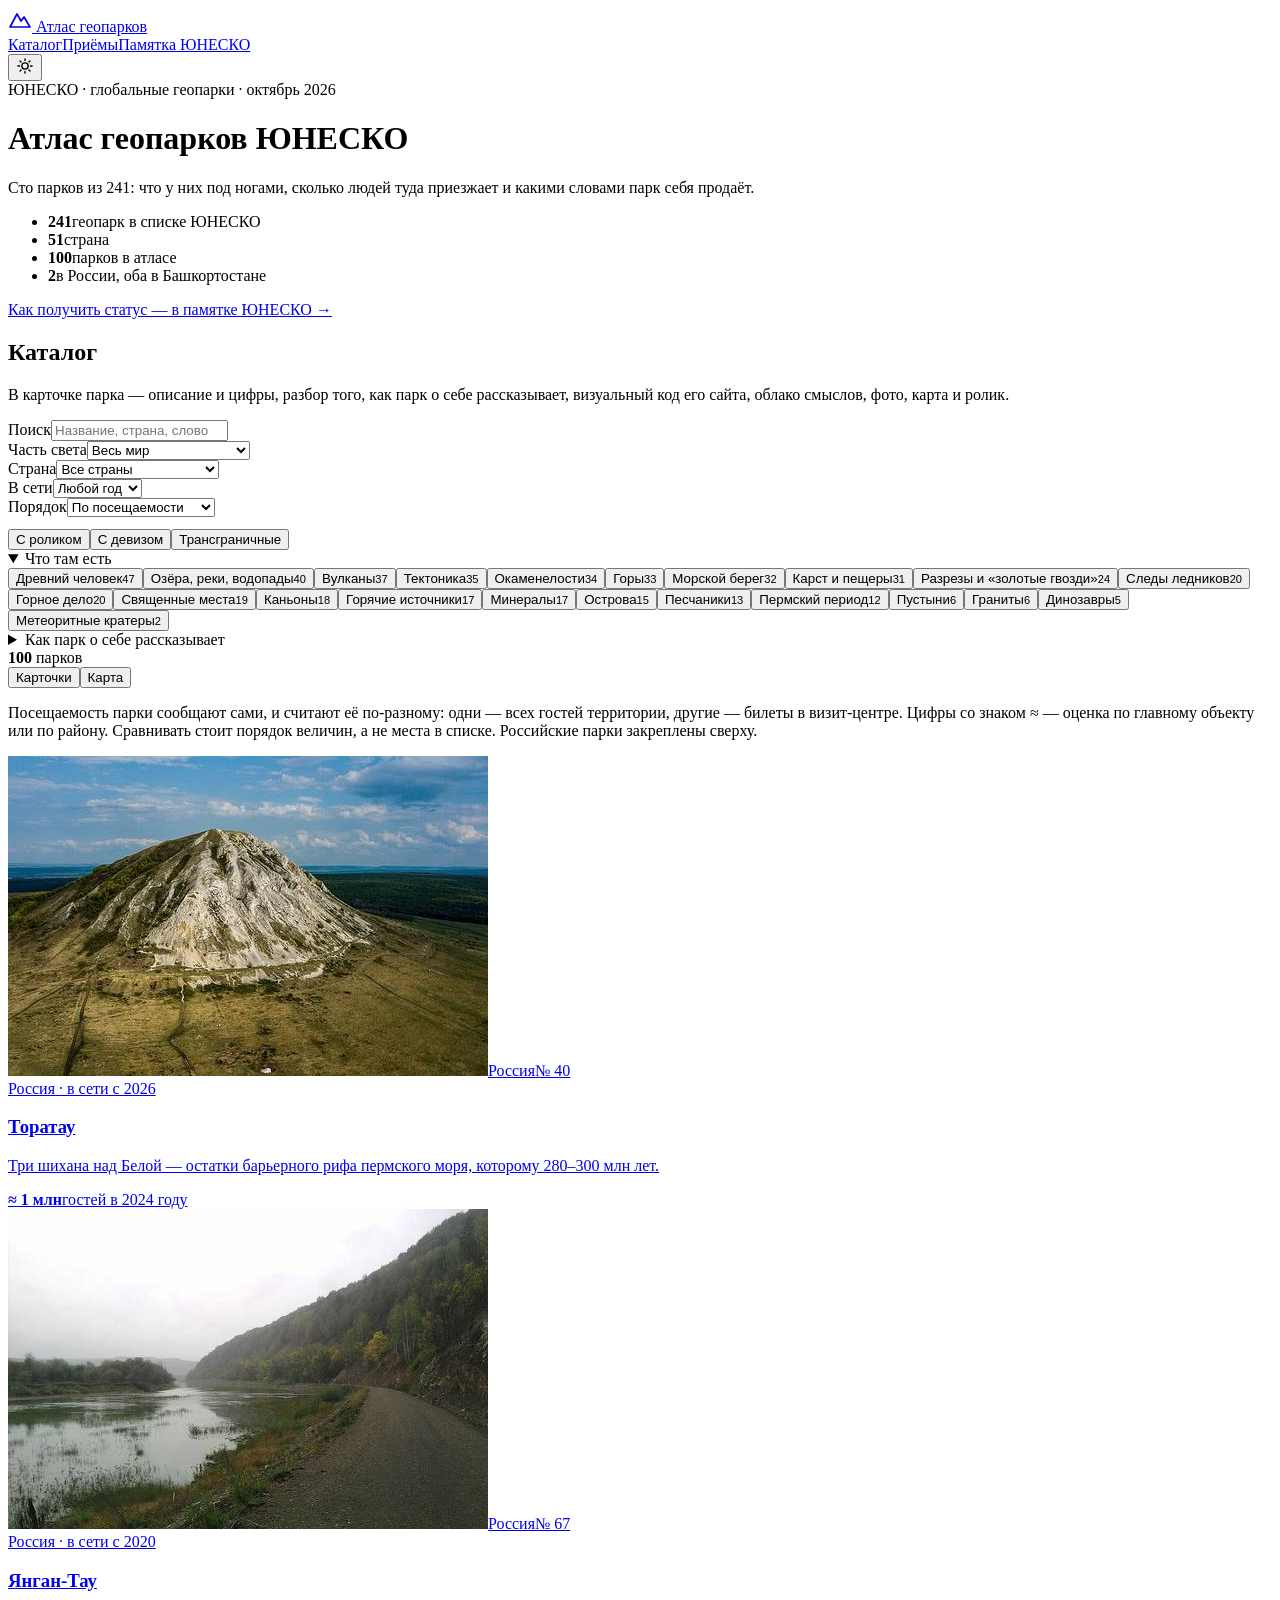
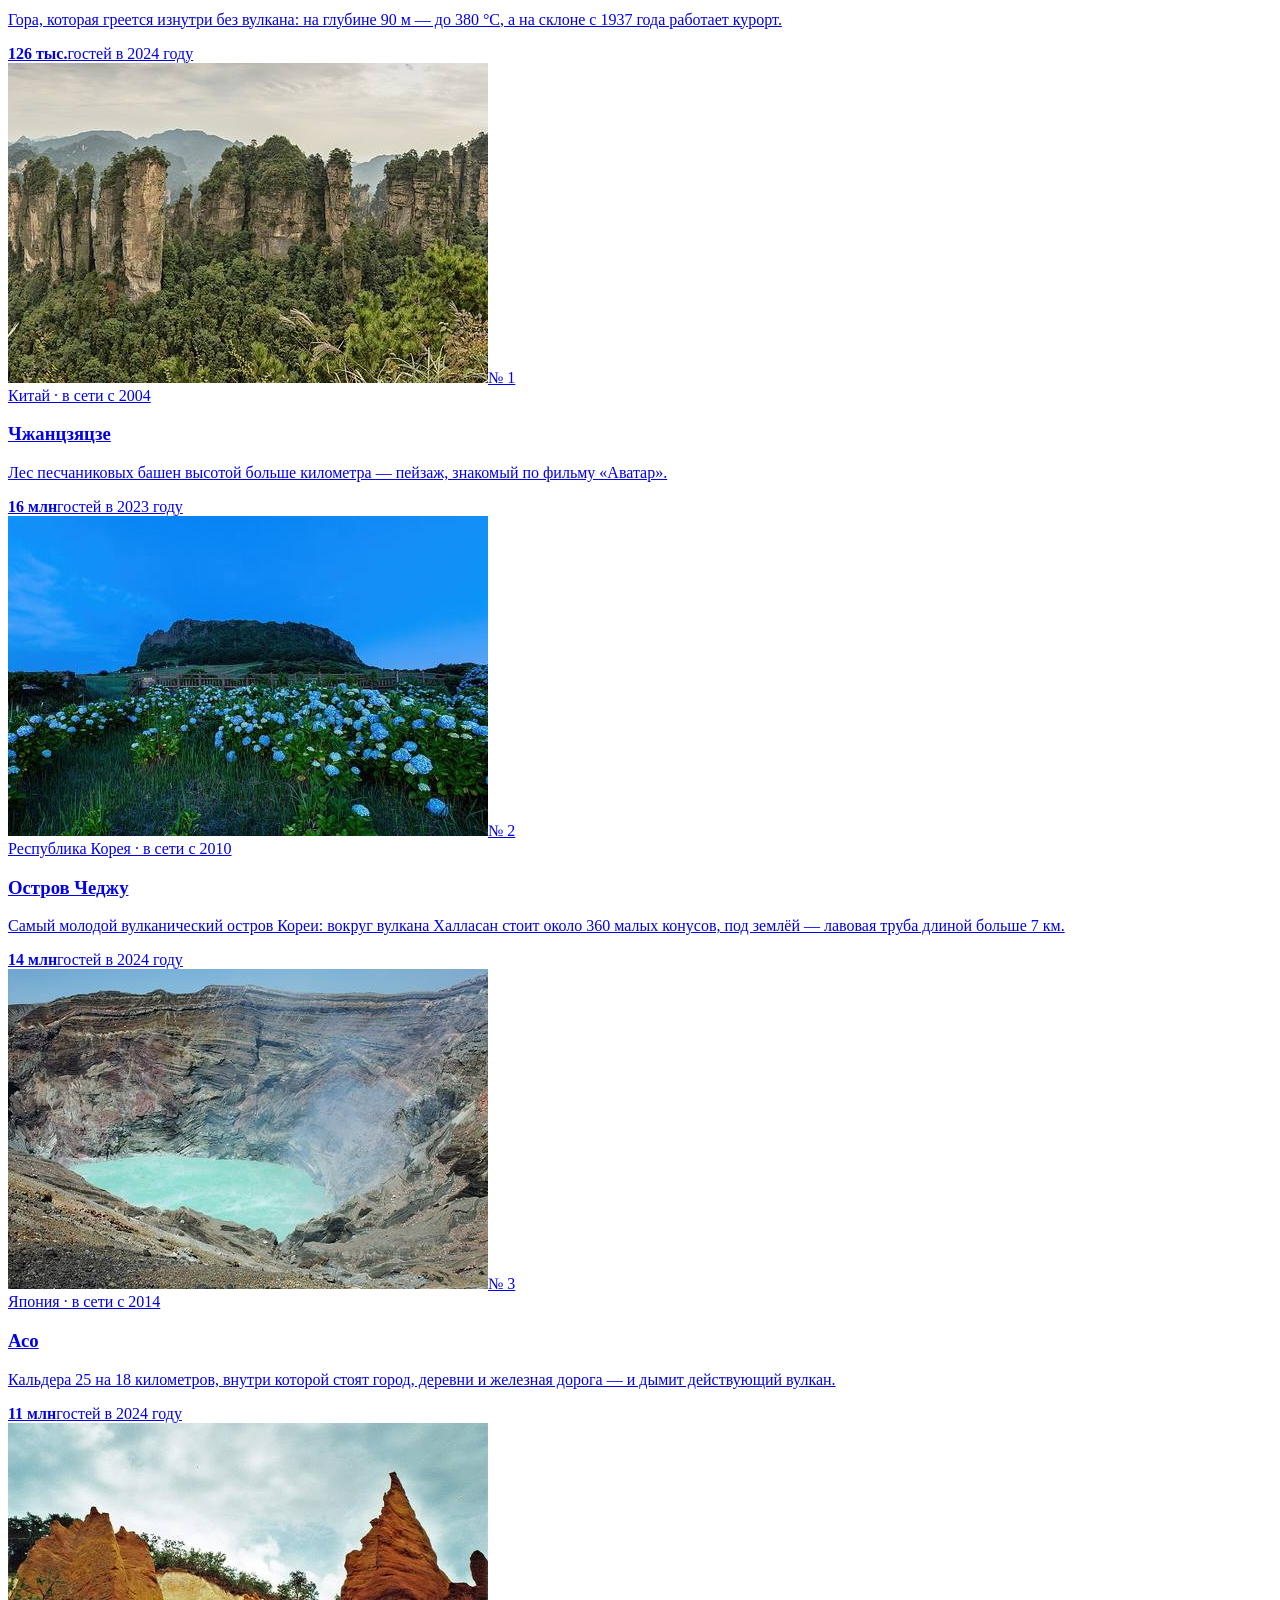
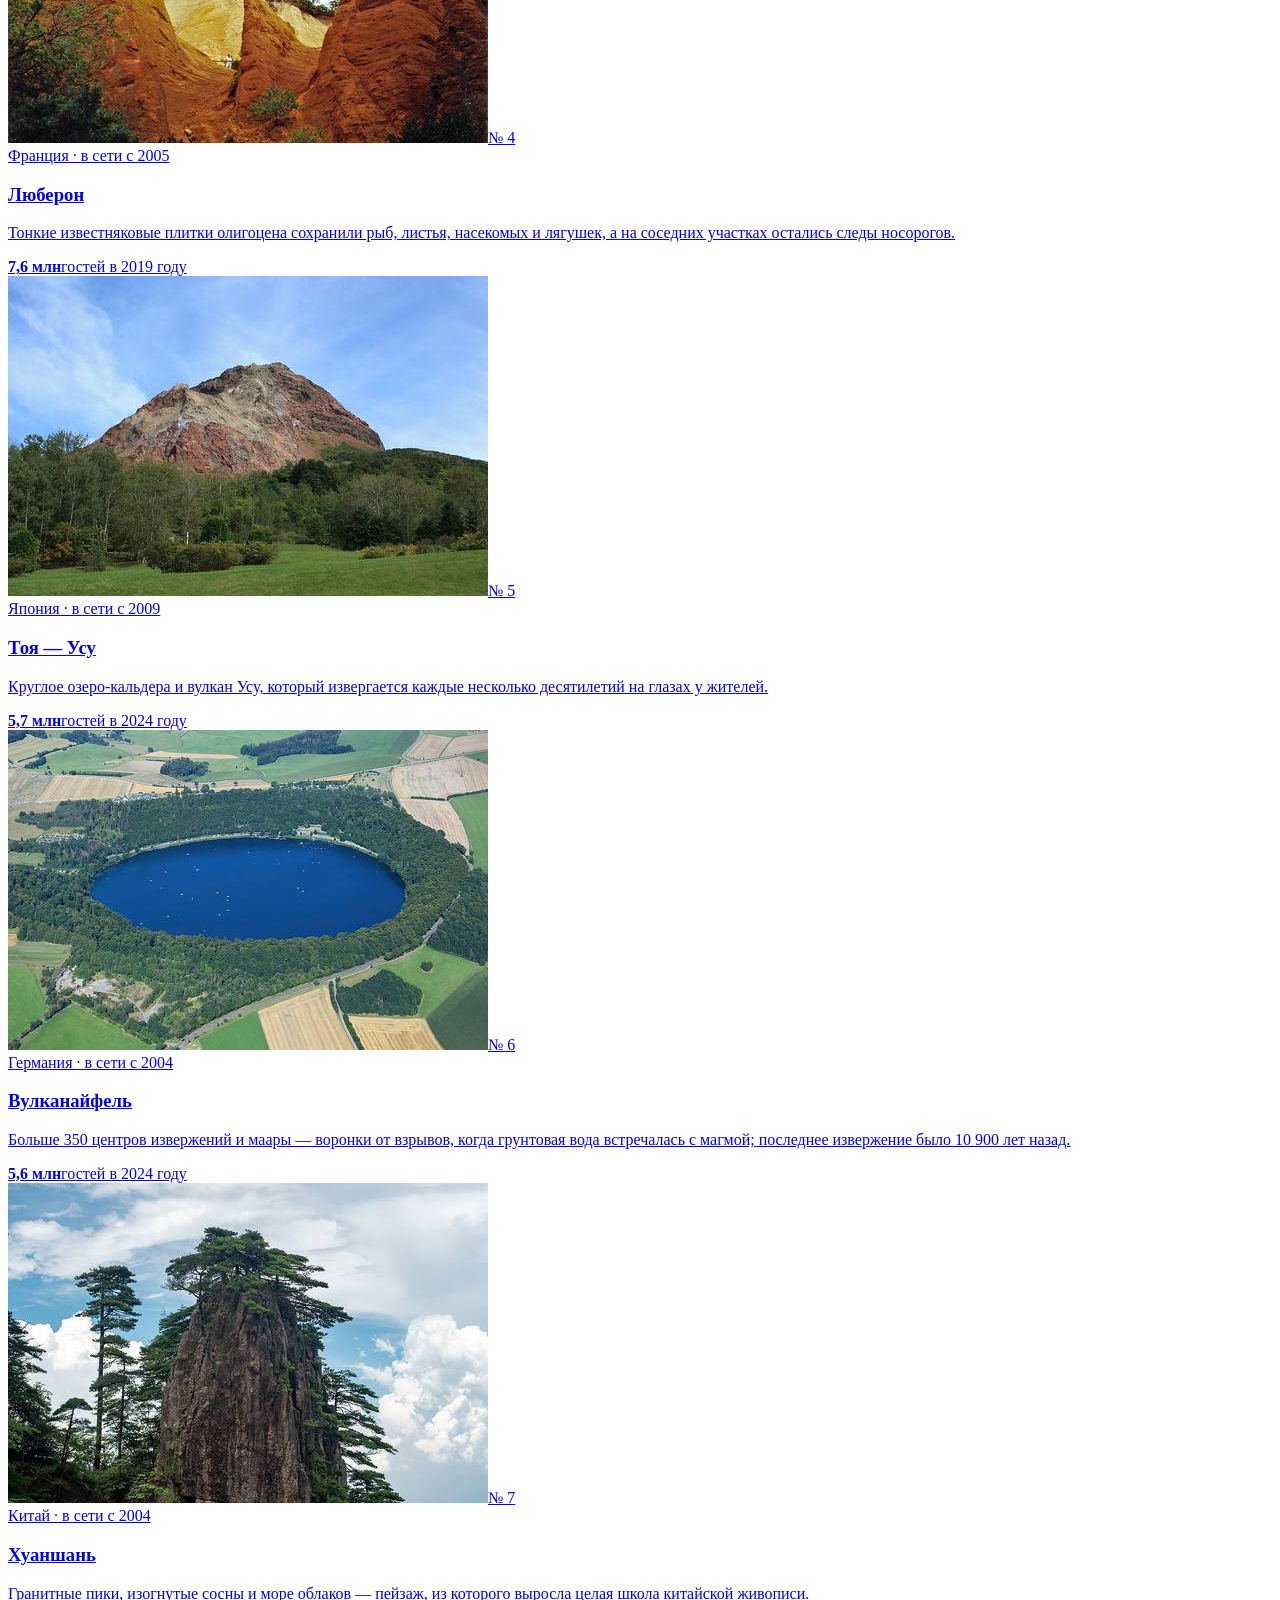
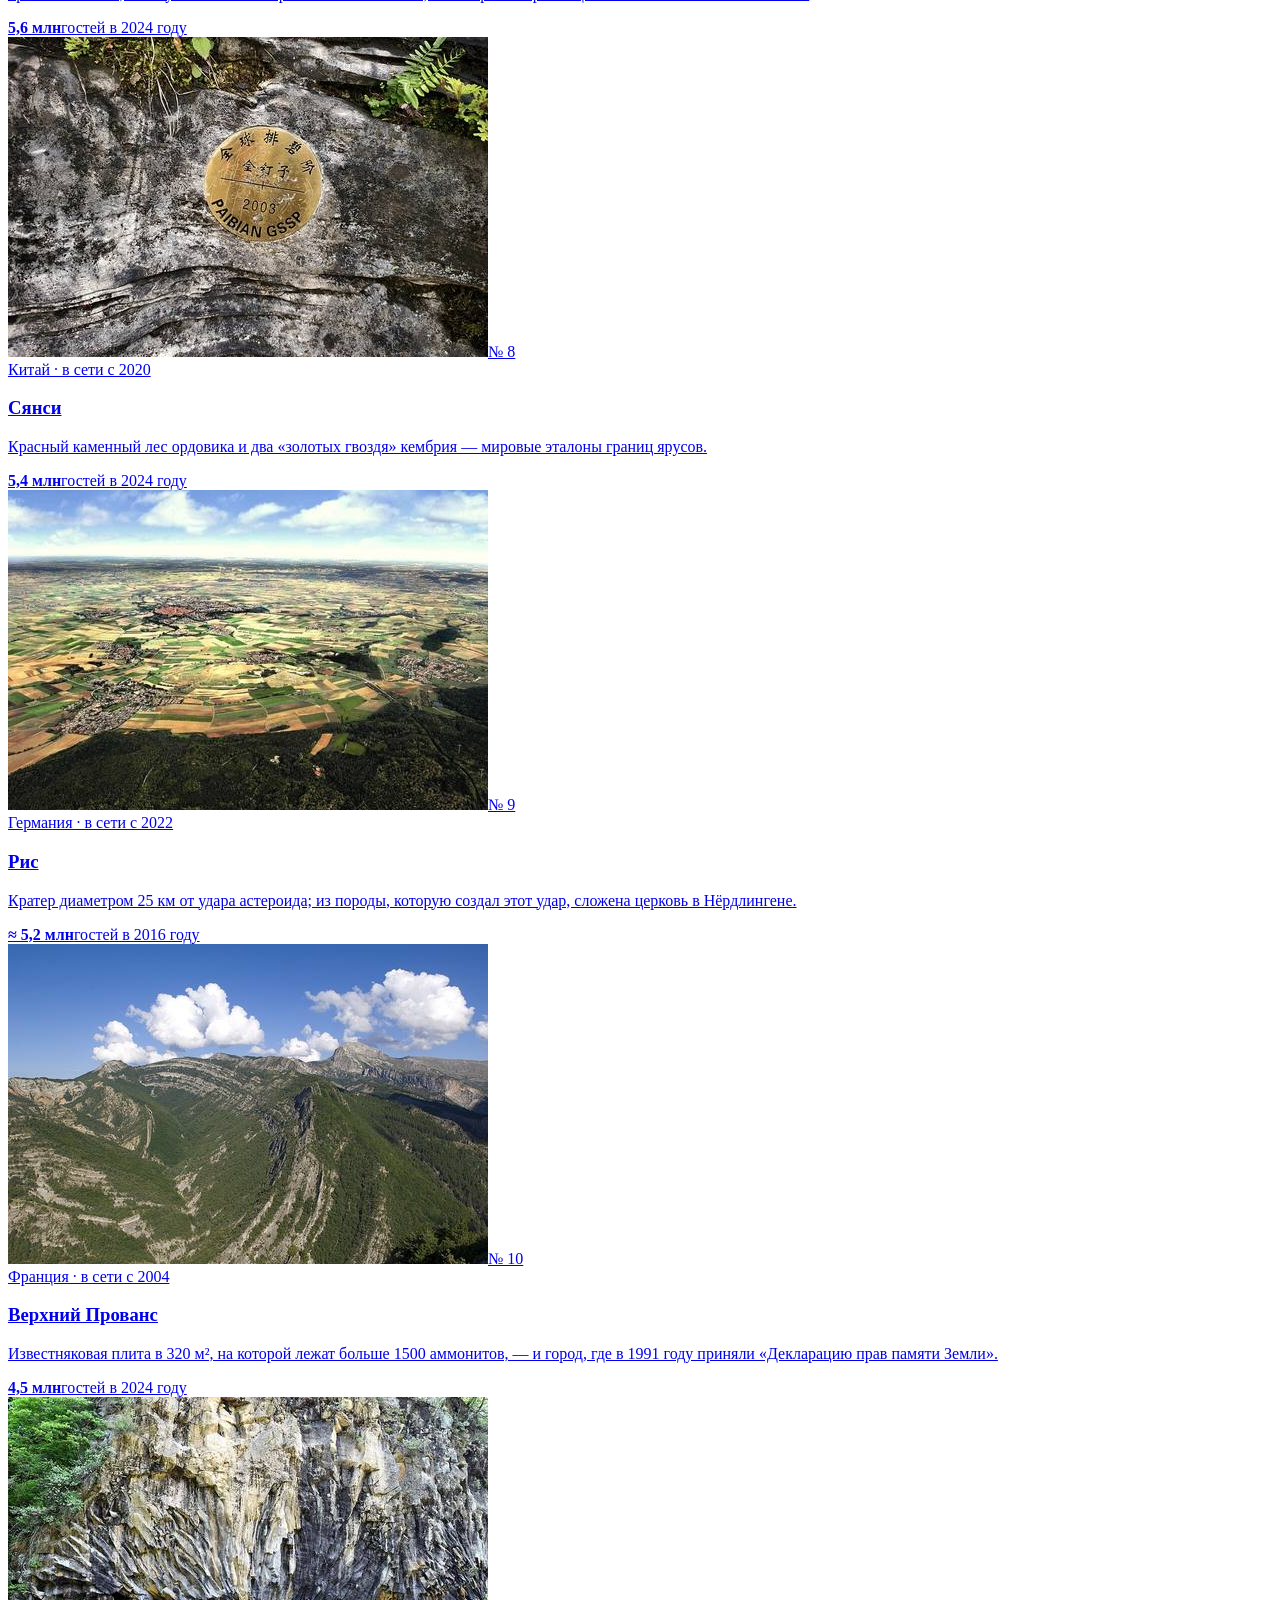
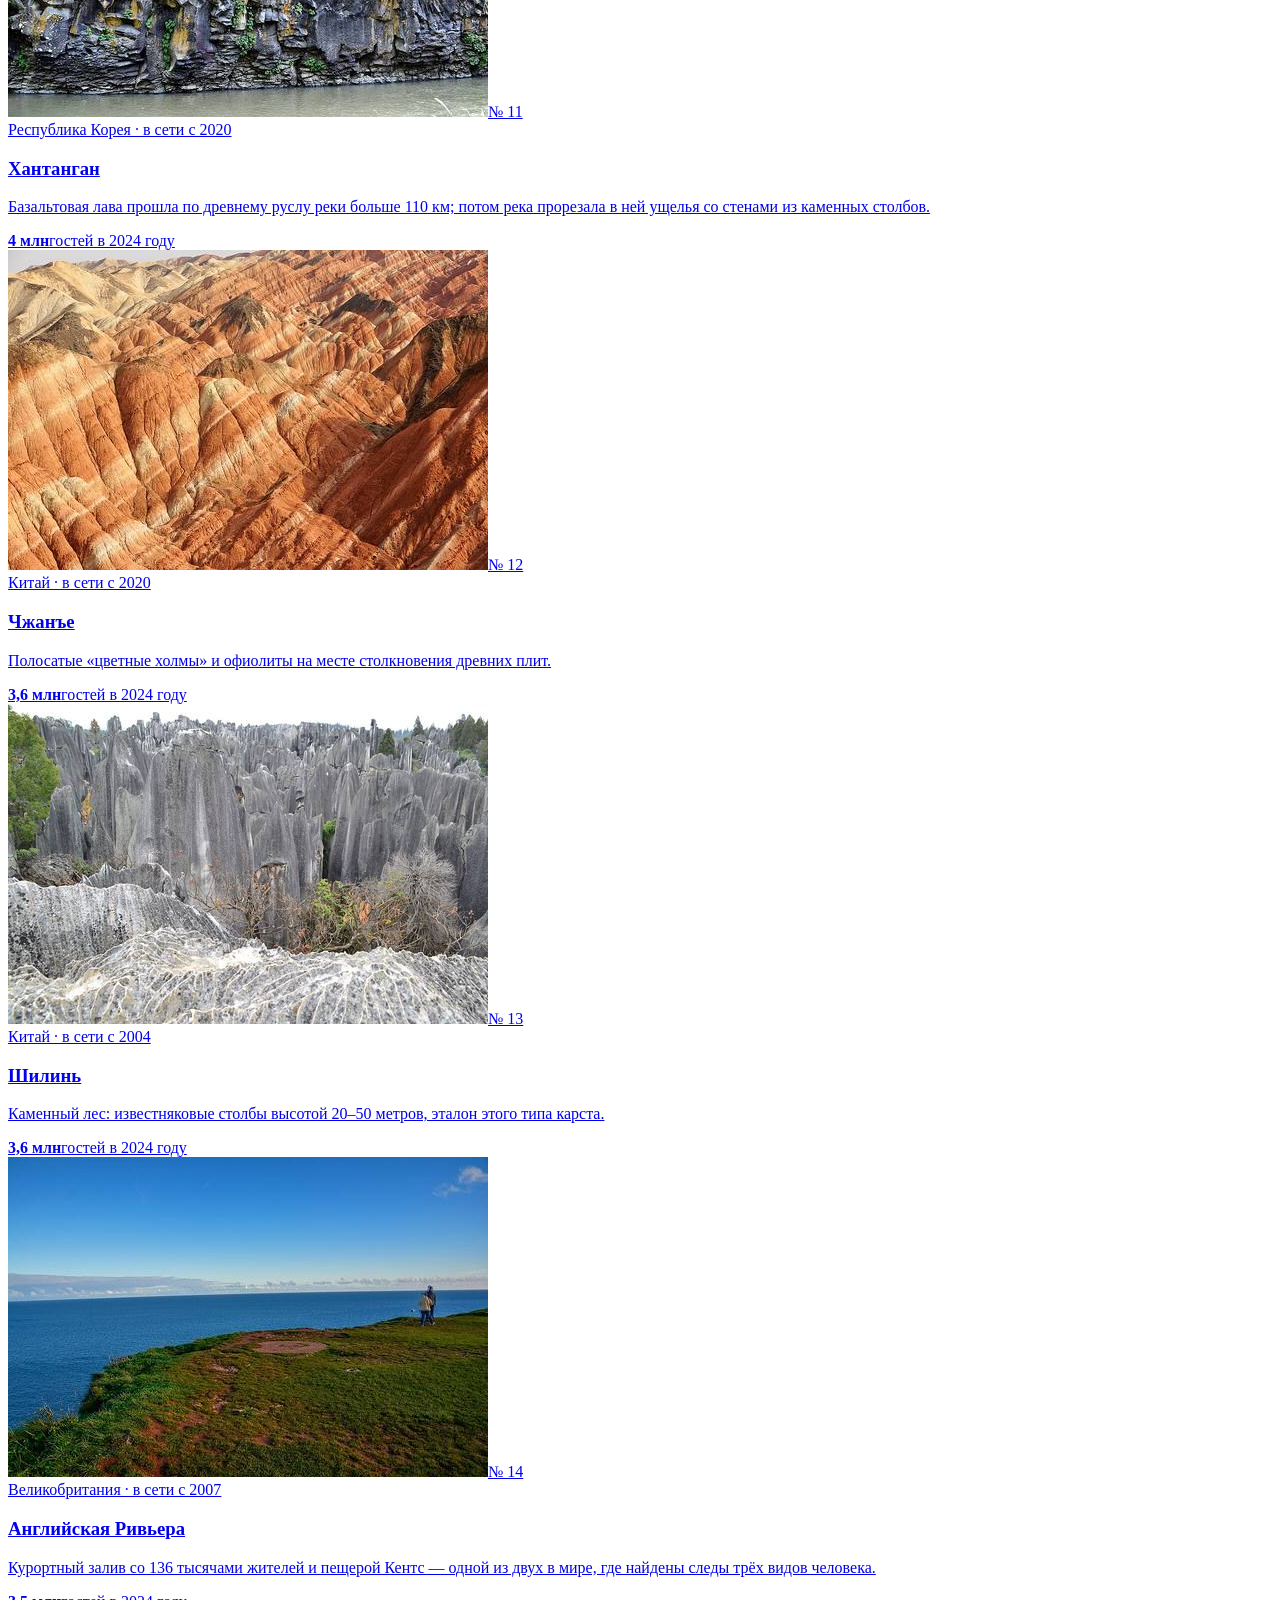
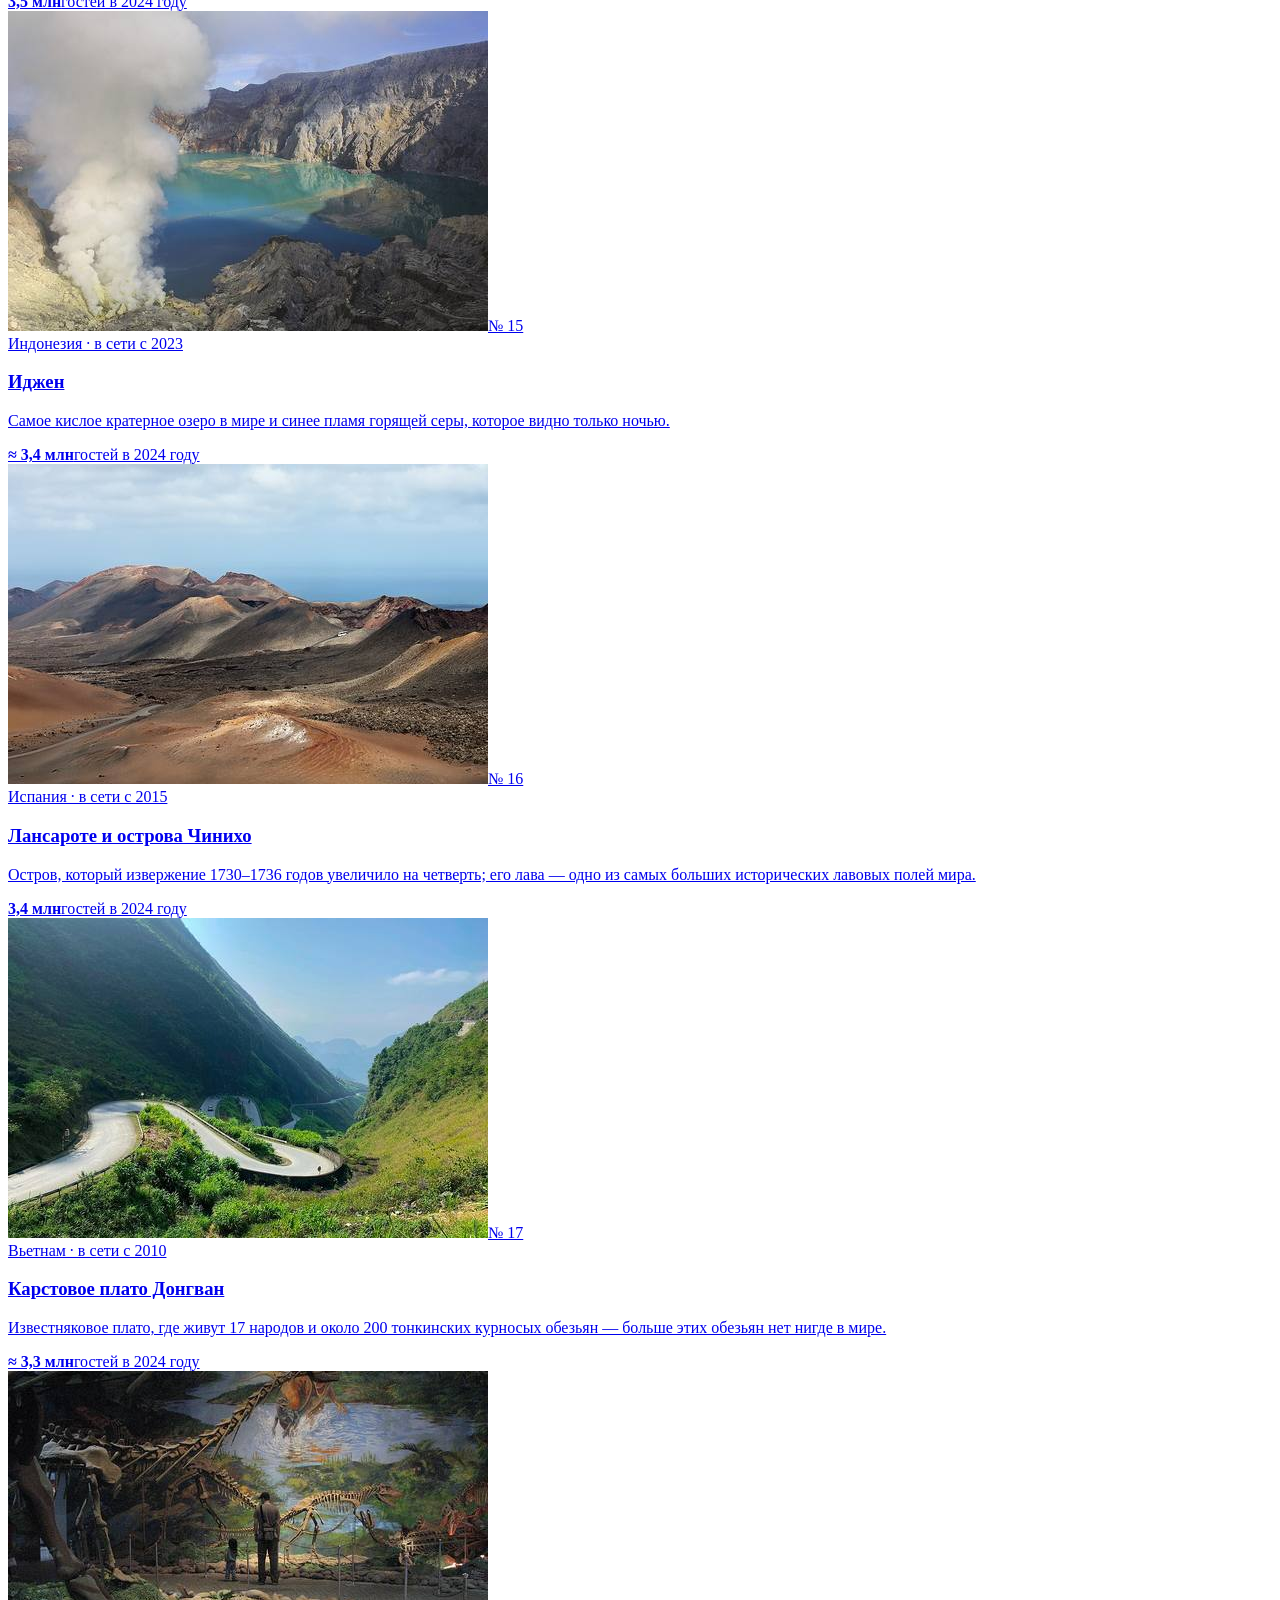
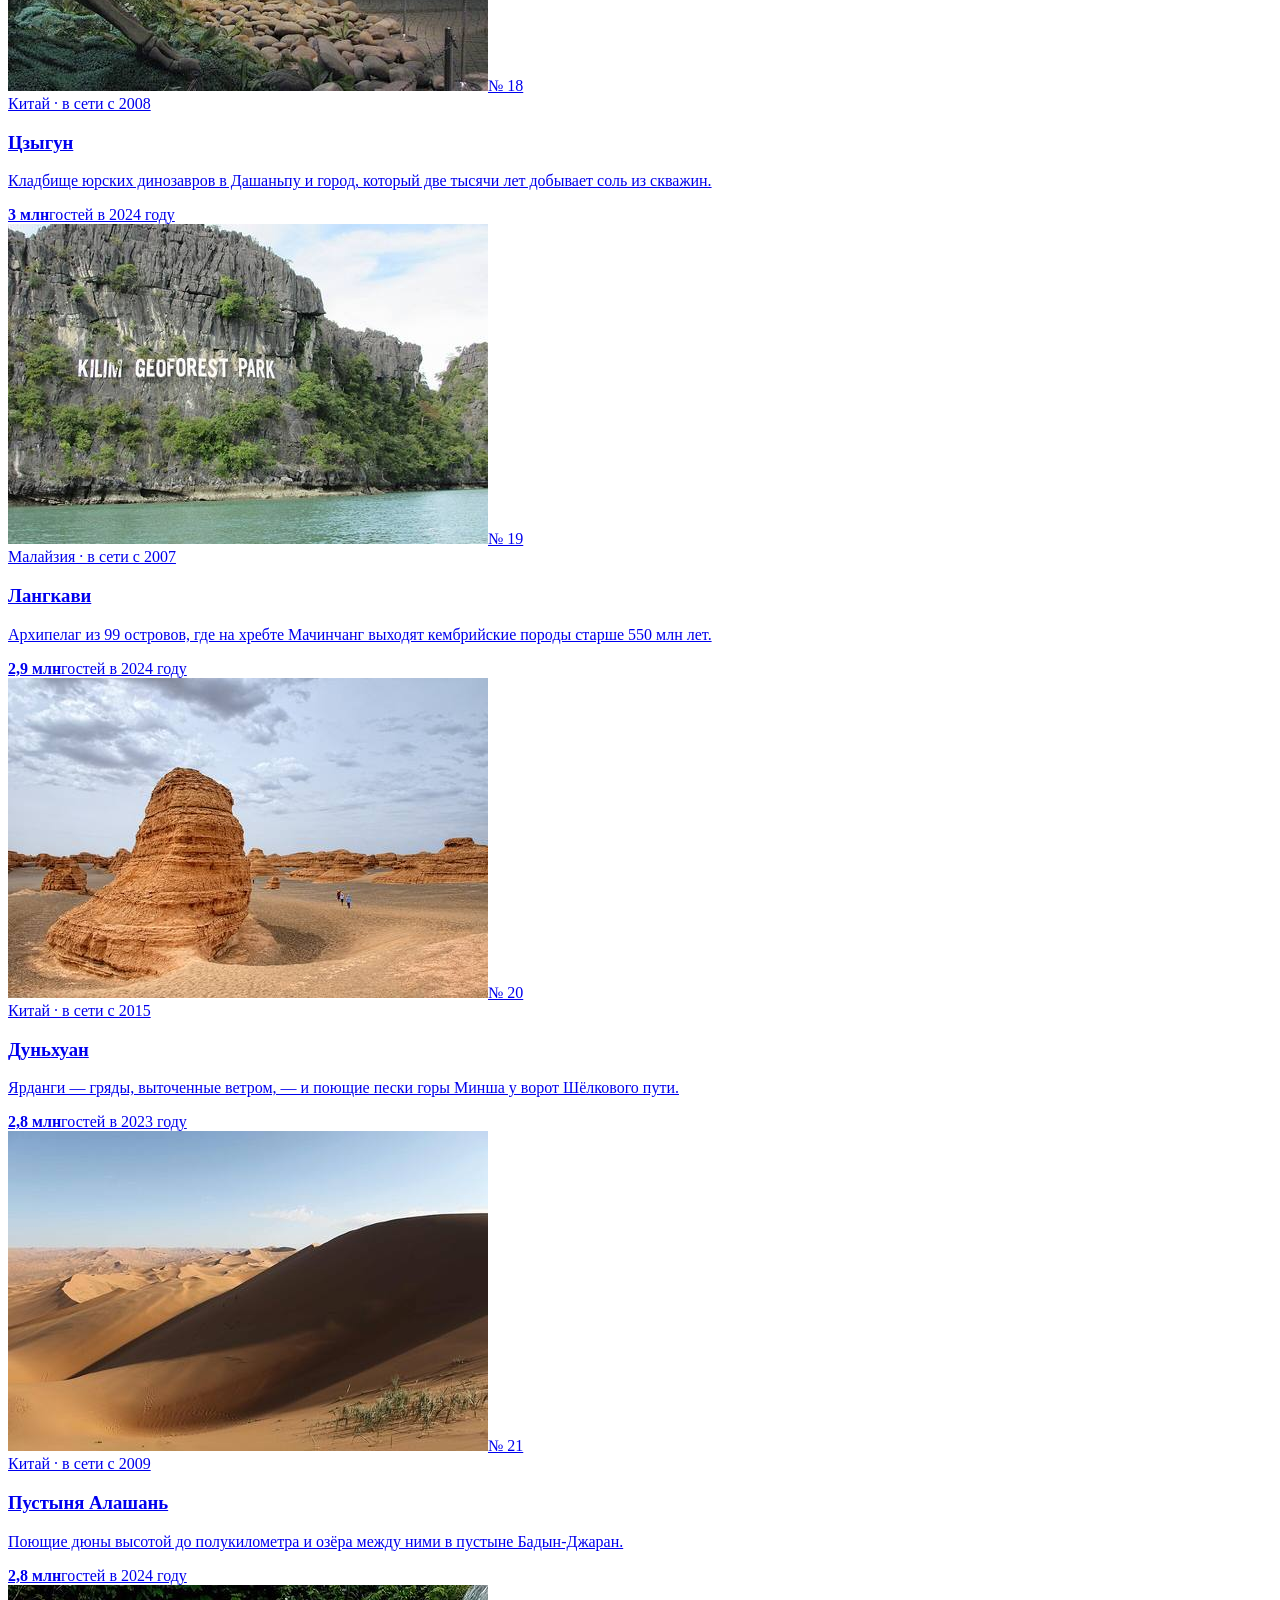
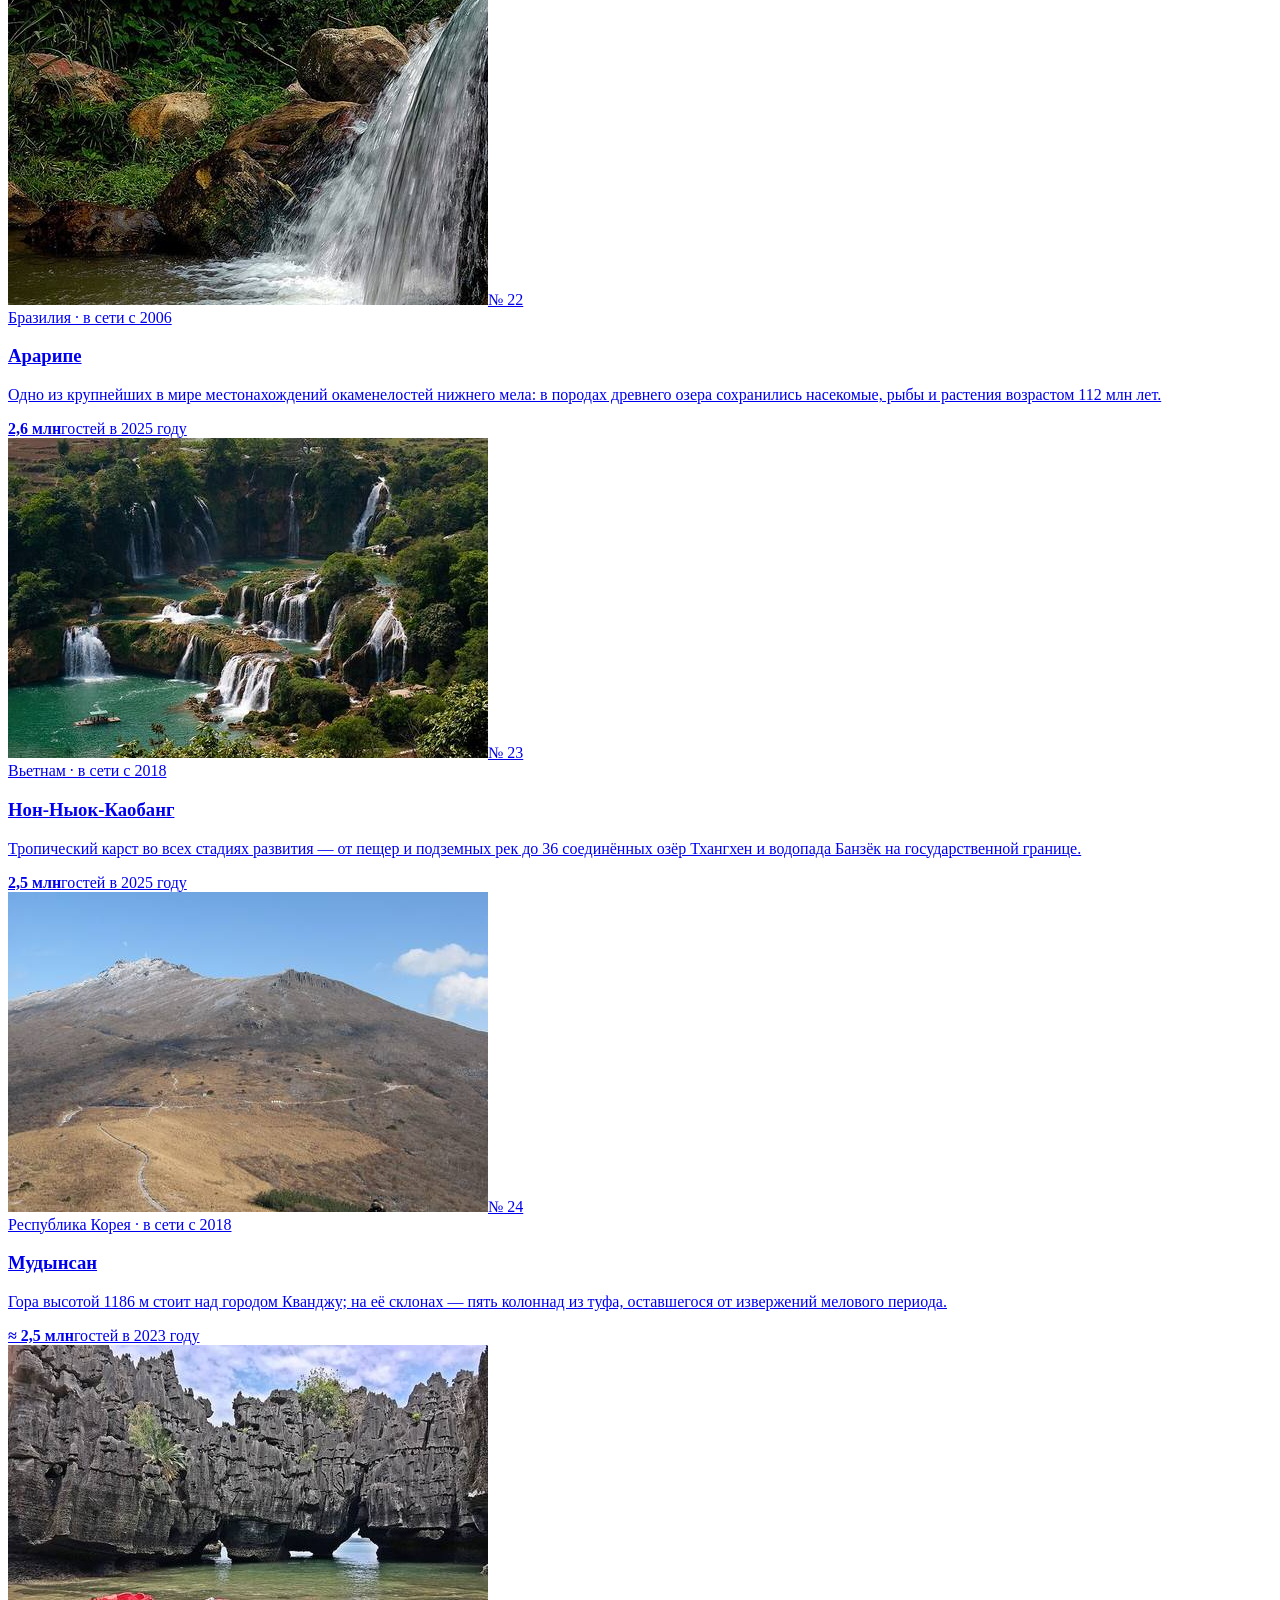
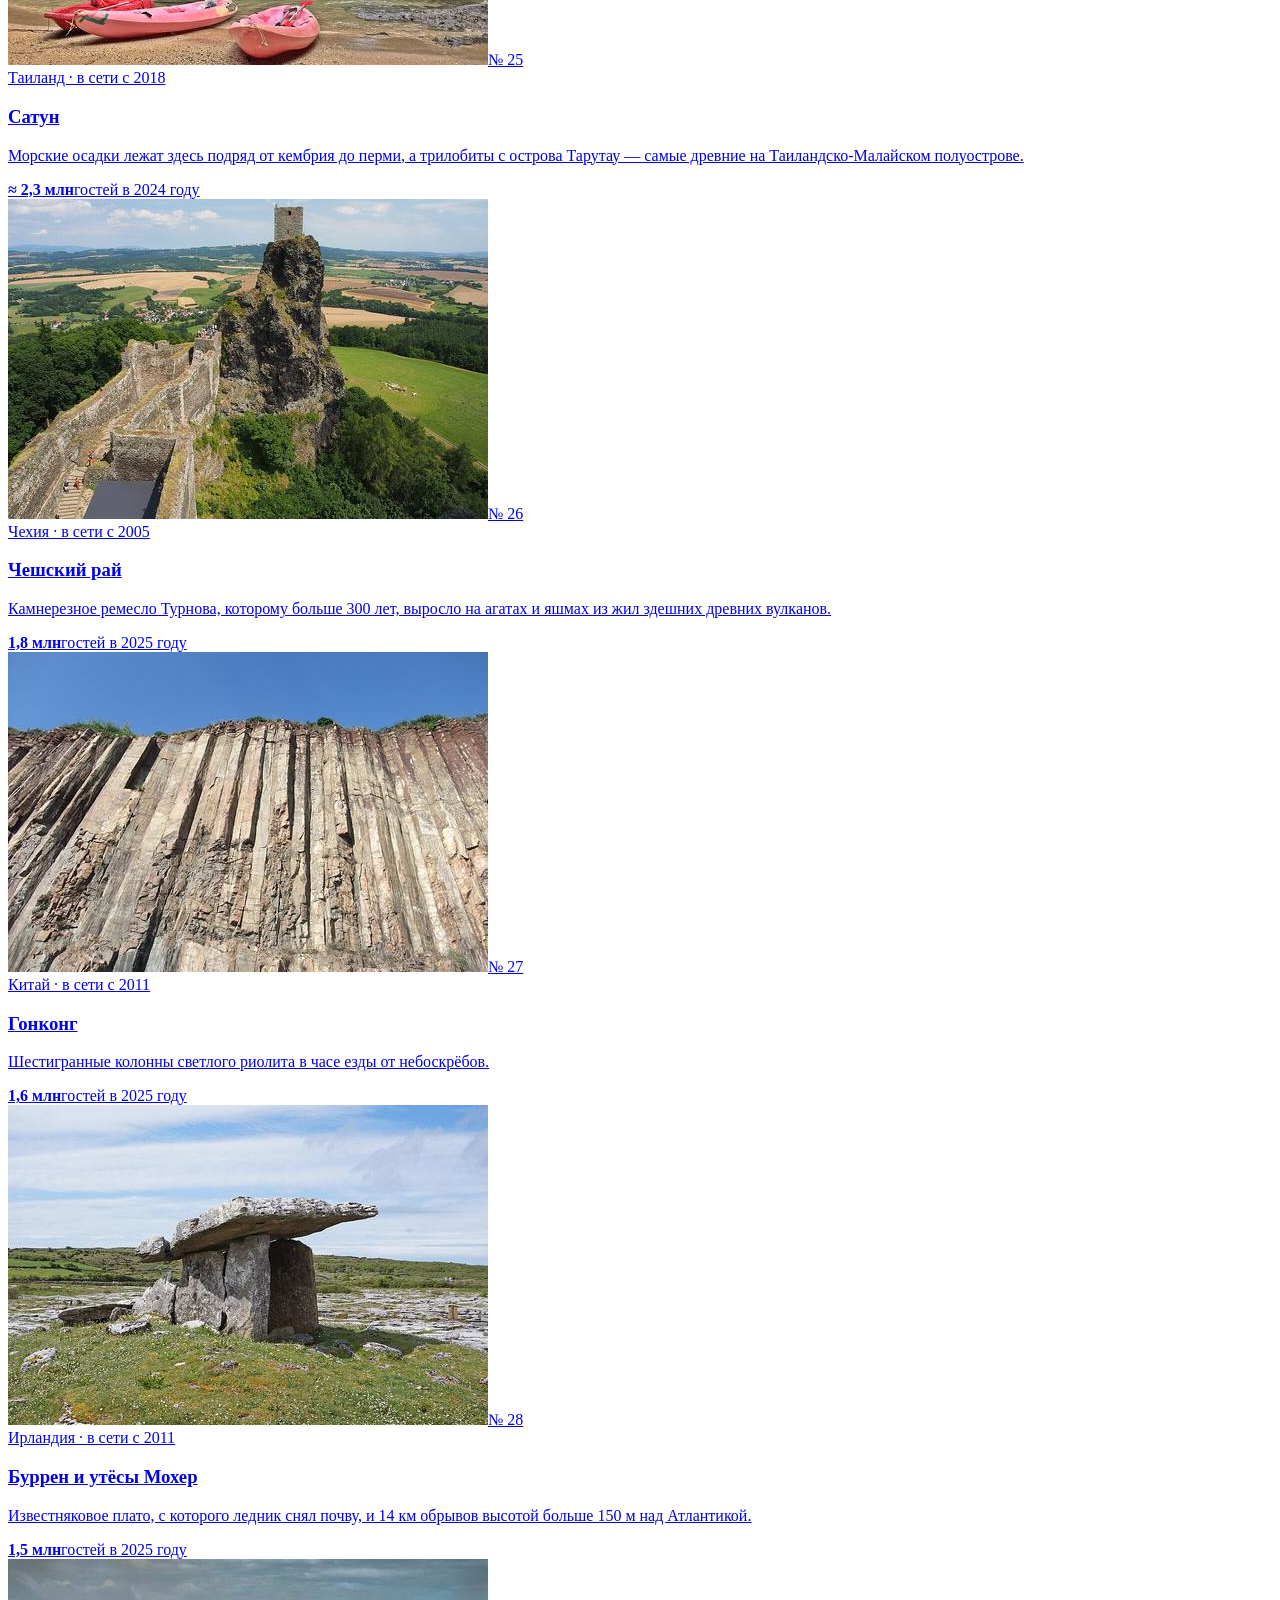
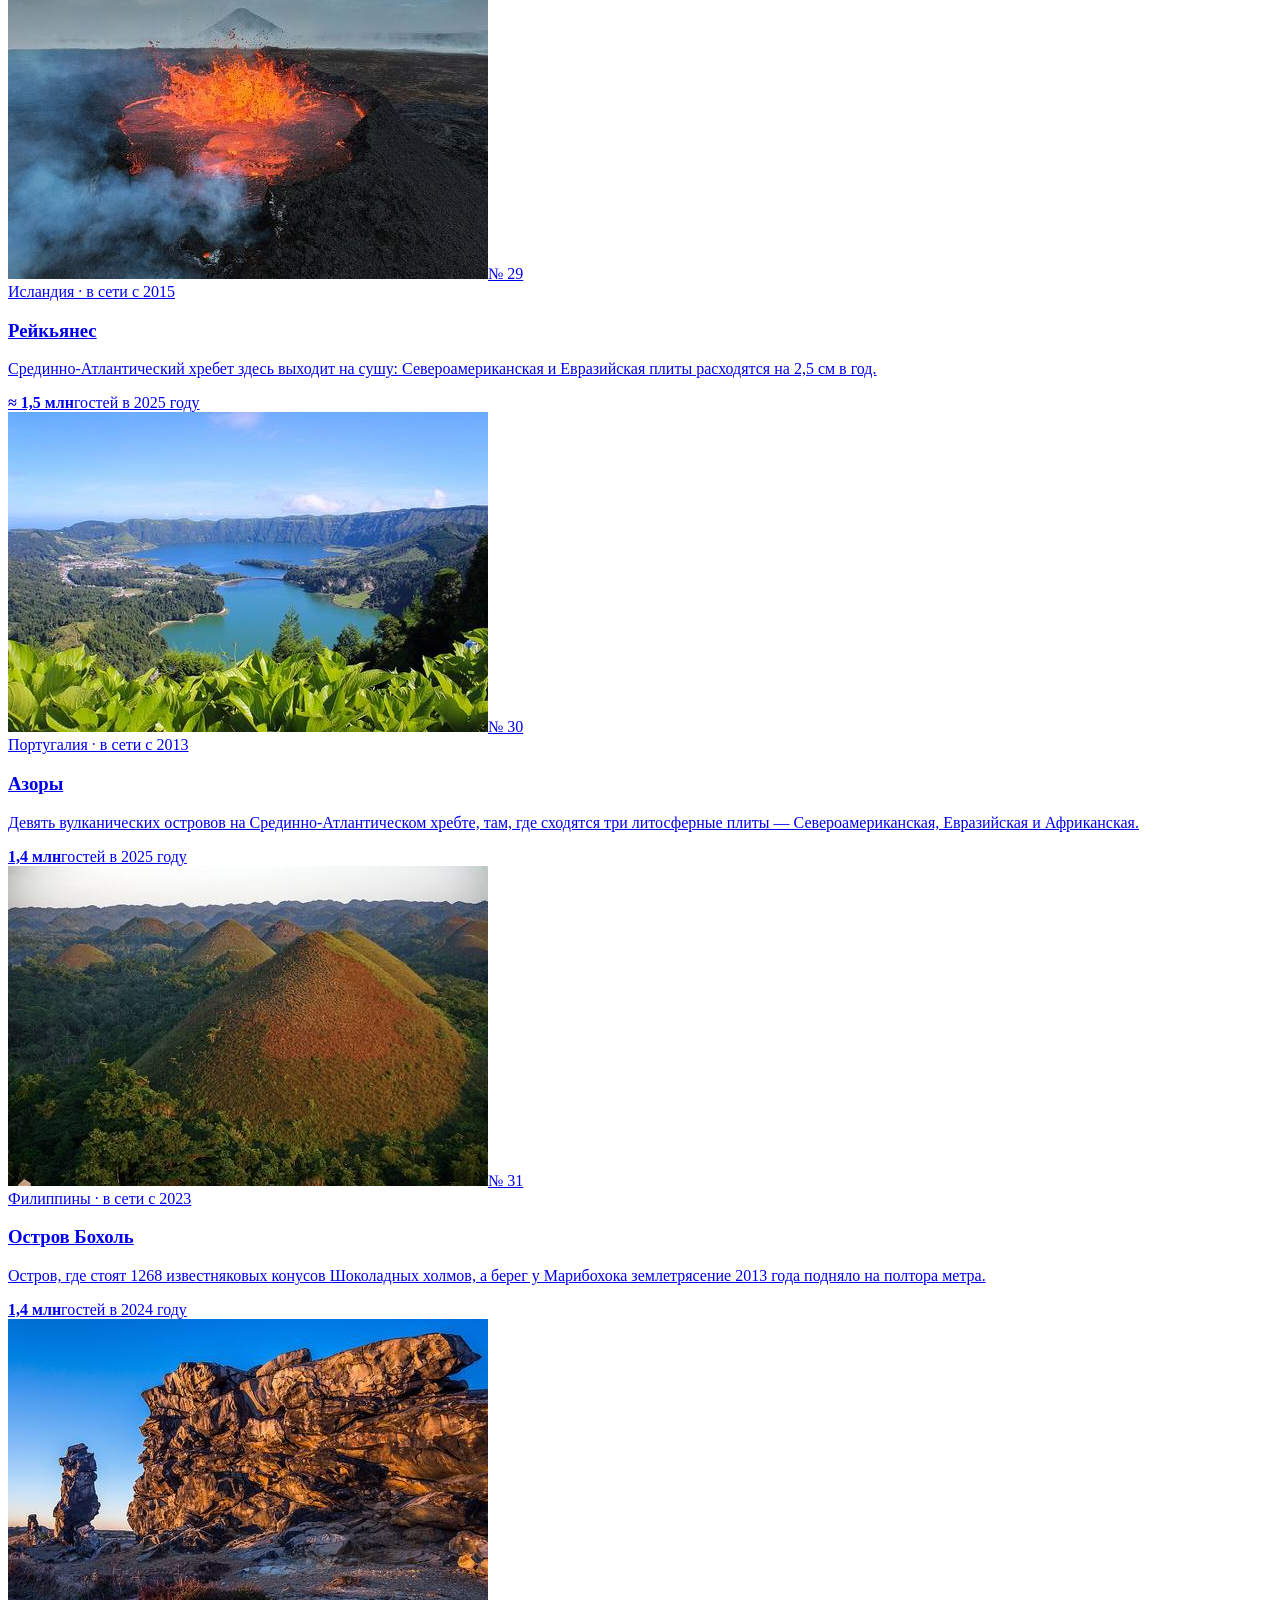
==== commit 989b8a39: "Add files via upload" ====
--- a/index.html
+++ b/index.html
@@ -4,13 +4,13 @@
 <meta charset="utf-8">
 <meta name="viewport" content="width=device-width, initial-scale=1">
 <title>Атлас геопарков ЮНЕСКО</title>
-<meta name="description" content="Сто геопарков ЮНЕСКО на русском: что это за статус и как подать заявку, каталог с фильтрами и посещаемостью, разбор того, как каждый парк о себе рассказывает.">
+<meta name="description" content="Сто геопарков ЮНЕСКО на русском: каталог с фильтрами и посещаемостью, разбор того, как каждый парк о себе рассказывает, и визуальный код их сайтов. Отдельно — памятка о статусе и заявке с самопроверкой из 101 вопроса.">
 <meta name="theme-color" content="#EEF0EC" media="(prefers-color-scheme: light)">
 <meta name="theme-color" content="#101412" media="(prefers-color-scheme: dark)">
 <meta property="og:type" content="website">
 <meta property="og:locale" content="ru_RU">
 <meta property="og:title" content="Атлас геопарков ЮНЕСКО">
-<meta property="og:description" content="Сто геопарков ЮНЕСКО на русском: что это за статус и как подать заявку, каталог с фильтрами и посещаемостью, разбор того, как каждый парк о себе рассказывает.">
+<meta property="og:description" content="Сто геопарков ЮНЕСКО на русском: каталог с фильтрами и посещаемостью, разбор того, как каждый парк о себе рассказывает, и визуальный код их сайтов. Отдельно — памятка о статусе и заявке с самопроверкой из 101 вопроса.">
 <meta property="og:url" content="https://geo-parki.ru/">
 <meta property="og:site_name" content="Атлас геопарков ЮНЕСКО">
 <meta property="og:image" content="https://geo-parki.ru/img/og.jpg">
@@ -22,309 +22,17 @@
 <link rel="icon" href="favicon.svg" type="image/svg+xml">
 <link rel="preload" href="fonts/geologica-cyrillic-wght-normal.woff2" as="font" type="font/woff2" crossorigin>
 <link rel="stylesheet" href="fonts/fonts.css">
-<style>
-:root{
-  --bg:#EEF0EC; --surface:#F9FAF7; --surface-2:#E3E7E1; --ink:#18201C; --ink-2:#414C46; --muted:#66716A; --line:#D2D8D0;
-  --accent:#0E6B54; --accent-ink:#FFFFFF; --accent-soft:#D3E7DE; --ochre:#9A5A12; --ochre-soft:#F2E4CC;
-  --map-sea:#E2E7E2; --map-land:#FBFCF9; --map-line:#C2CAC2;
-  --shadow:0 1px 2px rgba(20,30,25,.05),0 10px 30px rgba(20,30,25,.07);
-  --display:'Geologica',system-ui,sans-serif; --read:'Literata',Georgia,serif; --mono:'JetBrains Mono',ui-monospace,monospace;
-  --r:14px;
-}
-@media (prefers-color-scheme: dark){
-  :root:not([data-theme="light"]){
-    --bg:#101412; --surface:#171D1A; --surface-2:#202824; --ink:#E6EAE5; --ink-2:#BAC3BC; --muted:#8B968E; --line:#2B3530;
-    --accent:#58C9A6; --accent-ink:#0B1410; --accent-soft:#17352C; --ochre:#E3A85C; --ochre-soft:#3A2B17;
-    --map-sea:#0D1210; --map-land:#232C27; --map-line:#3A4640;
-    --shadow:0 1px 2px rgba(0,0,0,.3),0 10px 30px rgba(0,0,0,.35);
-  }
-}
-:root[data-theme="dark"]{
-  --bg:#101412; --surface:#171D1A; --surface-2:#202824; --ink:#E6EAE5; --ink-2:#BAC3BC; --muted:#8B968E; --line:#2B3530;
-  --accent:#58C9A6; --accent-ink:#0B1410; --accent-soft:#17352C; --ochre:#E3A85C; --ochre-soft:#3A2B17;
-  --map-sea:#0D1210; --map-land:#232C27; --map-line:#3A4640;
-  --shadow:0 1px 2px rgba(0,0,0,.3),0 10px 30px rgba(0,0,0,.35);
-}
-*{box-sizing:border-box}
-[hidden]{display:none!important}
-html{scroll-behavior:smooth;-webkit-text-size-adjust:100%}
-body{margin:0;background:var(--bg);color:var(--ink);font-family:var(--display);font-weight:350;font-size:16px;line-height:1.5;-webkit-font-smoothing:antialiased}
-a{color:inherit}
-button,input,select{font:inherit;color:inherit}
-:focus-visible{outline:2px solid var(--accent);outline-offset:2px;border-radius:6px}
-.wrap{max-width:1240px;margin:0 auto;padding:0 16px}
-@media(min-width:760px){.wrap{padding:0 32px}}
-.mono{font-family:var(--mono);font-size:12px;letter-spacing:.02em;text-transform:uppercase;color:var(--muted)}
-
-/* header */
-.top{position:sticky;top:0;z-index:30;background:color-mix(in srgb,var(--bg) 88%,transparent);backdrop-filter:blur(10px);border-bottom:1px solid var(--line)}
-.top .wrap{display:flex;align-items:center;gap:20px;height:56px}
-.brand{font-weight:650;letter-spacing:-.01em;text-decoration:none;white-space:nowrap;display:flex;align-items:center;gap:10px}
-.brand svg{flex:none}
-.nav{display:flex;gap:4px;margin-left:auto;overflow-x:auto;scrollbar-width:none}
-.nav::-webkit-scrollbar{display:none}
-.nav a{text-decoration:none;font-size:14px;color:var(--ink-2);padding:6px 9px;border-radius:8px;white-space:nowrap}
-.nav a:hover{background:var(--surface-2);color:var(--ink)}
-.icon-btn{flex:none;width:36px;height:36px;border-radius:10px;border:1px solid var(--line);background:var(--surface);display:grid;place-items:center;cursor:pointer}
-.icon-btn:hover{border-color:var(--muted)}
-@media(max-width:640px){.brand span{display:none}.top .wrap{gap:8px}}
-
-/* hero */
-.hero{padding-top:52px;padding-bottom:36px}
-.hero h1{font-size:clamp(38px,7vw,84px);line-height:.98;letter-spacing:-.035em;font-weight:700;margin:14px 0 22px;max-width:12ch}
-.hero-grid{display:grid;gap:28px}
-@media(min-width:900px){.hero-grid{grid-template-columns:1.25fr 1fr;align-items:end;gap:56px}}
-.hero p.sub{font-family:var(--read);font-size:clamp(18px,2vw,21px);line-height:1.5;color:var(--ink-2);margin:0;max-width:34em}
-.stats{display:grid;grid-template-columns:repeat(2,1fr);gap:0;border-top:1px solid var(--line)}
-.stat{padding:16px 0;border-bottom:1px solid var(--line)}
-.stat:nth-child(odd){padding-right:16px;border-right:1px solid var(--line)}
-.stat:nth-child(even){padding-left:16px}
-.stat b{display:block;font-size:clamp(30px,4vw,44px);font-weight:650;letter-spacing:-.03em;line-height:1}
-.stat span{font-size:13.5px;color:var(--muted)}
-
-.hero-map{display:block;width:100%;height:auto;margin-bottom:14px}
-.hero-map .land{stroke:none;fill:var(--surface-2)}
-.hero-map circle{fill:var(--accent)}
-.hero-map circle.ru{fill:var(--ochre)}
-section{padding:44px 0}
-.sec-head{display:flex;flex-wrap:wrap;align-items:baseline;gap:8px 20px;margin-bottom:22px}
-.sec-head h2{font-size:clamp(26px,3.6vw,40px);letter-spacing:-.025em;line-height:1.05;font-weight:650;margin:0}
-.sec-head p{margin:0;color:var(--muted);font-size:15px;max-width:46em}
-.rule{border:0;border-top:1px solid var(--line);margin:0}
-
-/* about */
-.about{display:grid;gap:14px}
-@media(min-width:860px){.about{grid-template-columns:repeat(3,1fr)}}
-.note{background:var(--surface);border:1px solid var(--line);border-radius:var(--r);padding:20px 22px}
-.note h3{font-size:17px;font-weight:600;margin:6px 0 8px;letter-spacing:-.01em}
-.note p{font-family:var(--read);font-size:16px;line-height:1.55;color:var(--ink-2);margin:0}
-.four{display:grid;gap:0;margin-top:26px;border-top:1px solid var(--line)}
-@media(min-width:760px){.four{grid-template-columns:repeat(2,1fr)}}
-@media(min-width:1080px){.four{grid-template-columns:repeat(4,1fr)}}
-.four div{padding:18px 18px 18px 0;border-bottom:1px solid var(--line)}
-@media(min-width:1080px){.four div{border-bottom:0;border-right:1px solid var(--line);padding:18px}.four div:first-child{padding-left:0}.four div:last-child{border-right:0}}
-.four b{font-weight:600;display:block;margin:4px 0 4px}
-.four p{margin:0;font-size:14.5px;color:var(--ink-2)}
-
-/* apply */
-.steps{list-style:none;margin:0;padding:0;display:grid;gap:0;counter-reset:s}
-.steps li{display:grid;grid-template-columns:132px 1fr;gap:16px;padding:14px 0;border-top:1px solid var(--line);position:relative}
-.steps li:last-child{border-bottom:1px solid var(--line)}
-.steps .when{font-family:var(--mono);font-size:12px;text-transform:uppercase;letter-spacing:.02em;color:var(--accent);padding-top:3px}
-.steps b{font-weight:600}
-.steps p{margin:2px 0 0;color:var(--ink-2);font-size:15px}
-@media(max-width:560px){.steps li{grid-template-columns:1fr;gap:2px}}
-.apply-grid{display:grid;gap:28px;margin-top:8px}
-@media(min-width:980px){.apply-grid{grid-template-columns:1.15fr 1fr;gap:48px}}
-details.acc{border-top:1px solid var(--line)}
-details.acc:last-of-type{border-bottom:1px solid var(--line)}
-details.acc summary{list-style:none;cursor:pointer;padding:14px 0;font-weight:600;display:flex;justify-content:space-between;gap:12px;align-items:center}
-details.acc summary::-webkit-details-marker{display:none}
-details.acc summary::after{content:"+";font-family:var(--mono);font-weight:400;color:var(--muted);font-size:18px}
-details.acc[open] summary::after{content:"–"}
-details.acc .acc-body{padding:0 0 16px;color:var(--ink-2);font-size:15px}
-details.acc .acc-body p{margin:0 0 10px}
-dl.kv{margin:0;display:grid;grid-template-columns:auto 1fr;gap:6px 14px}
-dl.kv dt{font-family:var(--mono);font-size:12.5px;color:var(--accent);padding-top:2px}
-dl.kv dd{margin:0}
-.check{background:var(--surface);border:1px solid var(--line);border-radius:var(--r);padding:20px 22px}
-.check h3{margin:0 0 4px;font-size:18px;font-weight:600}
-.check .prog{font-family:var(--mono);font-size:12px;color:var(--muted);margin-bottom:10px}
-.check label{display:grid;grid-template-columns:22px 1fr;gap:10px;padding:8px 0;border-top:1px solid var(--line);font-size:14.5px;cursor:pointer;color:var(--ink-2)}
-.check input{appearance:none;width:18px;height:18px;border:1.5px solid var(--muted);border-radius:5px;margin:2px 0 0;display:grid;place-items:center;cursor:pointer}
-.check input:checked{background:var(--accent);border-color:var(--accent)}
-.check input:checked::after{content:"";width:9px;height:5px;border-left:2px solid var(--accent-ink);border-bottom:2px solid var(--accent-ink);transform:rotate(-45deg) translateY(-1px)}
-.check input:checked + span{color:var(--muted);text-decoration:line-through;text-decoration-color:var(--line)}
-
-/* contacts */
-.contacts{display:grid;gap:14px}
-@media(min-width:860px){.contacts{grid-template-columns:1.2fr 1fr 1fr}}
-.contacts .note p,.contacts .note li{font-family:var(--display);font-size:14.5px}
-.contacts ul{list-style:none;margin:0;padding:0}
-.contacts li{padding:7px 0;border-top:1px solid var(--line);color:var(--ink-2)}
-.contacts li:first-child{border-top:0}
-.contacts a{color:var(--accent);text-decoration:none;word-break:break-word}
-.contacts a:hover{text-decoration:underline}
-
-/* catalogue */
-.filters{background:var(--surface);border:1px solid var(--line);border-radius:var(--r);padding:14px}
-.frow{display:grid;gap:10px;grid-template-columns:1fr 1fr}
-.frow .field:first-child{grid-column:1/-1}
-@media(min-width:720px){.frow{grid-template-columns:1.6fr 1fr 1fr 1fr 1.2fr}.frow .field:first-child{grid-column:auto}}
-.field{display:flex;flex-direction:column;gap:4px;min-width:0}
-.field label{font-family:var(--mono);font-size:11px;text-transform:uppercase;color:var(--muted);letter-spacing:.03em}
-.field input,.field select{height:40px;border:1px solid var(--line);border-radius:10px;background:var(--bg);padding:0 12px;min-width:0;width:100%}
-.field input:focus,.field select:focus{border-color:var(--accent);outline:0}
-.chips{display:flex;flex-wrap:wrap;gap:6px}
-.chip{border:1px solid var(--line);background:transparent;border-radius:999px;padding:5px 11px;font-size:13px;cursor:pointer;color:var(--ink-2);white-space:nowrap;line-height:1.3}
-.chip:hover{border-color:var(--muted);color:var(--ink)}
-.chip[aria-pressed="true"]{background:var(--accent);border-color:var(--accent);color:var(--accent-ink)}
-.chip small{font-family:var(--mono);font-size:10.5px;opacity:.7;margin-left:4px}
-.fgroup{border-top:1px solid var(--line);margin-top:12px}
-.fgroup summary{cursor:pointer;list-style:none;padding:10px 0 8px;font-size:13px;font-weight:550;display:flex;gap:8px;align-items:center}
-.fgroup summary::-webkit-details-marker{display:none}
-.fgroup summary::before{content:"";width:7px;height:7px;border-right:1.5px solid var(--muted);border-bottom:1.5px solid var(--muted);transform:rotate(-45deg);transition:transform .15s}
-.fgroup[open] summary::before{transform:rotate(45deg)}
-.fgroup summary em{font-style:normal;color:var(--muted);font-weight:400}
-.toolbar{display:flex;flex-wrap:wrap;align-items:center;gap:10px 16px;margin:16px 0 14px}
-.count{font-size:15px}
-.count b{font-weight:650}
-.link-btn{background:none;border:0;padding:0;color:var(--accent);cursor:pointer;font-size:14px;text-decoration:underline;text-underline-offset:3px}
-.seg{margin-left:auto;display:inline-flex;border:1px solid var(--line);border-radius:10px;overflow:hidden;background:var(--surface)}
-.seg button{border:0;background:none;padding:7px 14px;font-size:14px;cursor:pointer;color:var(--ink-2)}
-.seg button[aria-pressed="true"]{background:var(--ink);color:var(--bg)}
-.caveat{font-size:13px;color:var(--muted);margin:0 0 16px;max-width:60em}
-.grid{display:grid;gap:16px;grid-template-columns:repeat(auto-fill,minmax(264px,1fr))}
-.card{background:var(--surface);border:1px solid var(--line);border-radius:var(--r);overflow:hidden;text-decoration:none;display:flex;flex-direction:column;transition:transform .18s ease,box-shadow .18s ease,border-color .18s}
-.card:hover{transform:translateY(-3px);box-shadow:var(--shadow);border-color:var(--muted)}
-.card-img{position:relative;aspect-ratio:3/2;background:var(--surface-2);overflow:hidden}
-.card-img img{width:100%;height:100%;object-fit:cover;display:block;transition:transform .5s ease}
-.card:hover .card-img img{transform:scale(1.04)}
-.tag{position:absolute;left:10px;top:10px;background:var(--ochre);color:#fff;font-family:var(--mono);font-size:11px;text-transform:uppercase;letter-spacing:.04em;padding:3px 8px;border-radius:6px}
-.rank{position:absolute;right:10px;top:10px;background:rgba(16,20,18,.72);color:#fff;font-family:var(--mono);font-size:11px;padding:3px 7px;border-radius:6px}
-.card-body{padding:14px 16px 16px;display:flex;flex-direction:column;gap:6px;flex:1}
-.card-meta{font-family:var(--mono);font-size:11px;text-transform:uppercase;letter-spacing:.03em;color:var(--muted)}
-.card h3{margin:0;font-size:20px;line-height:1.15;letter-spacing:-.015em;font-weight:620}
-.card .lead{margin:0;font-size:14px;color:var(--ink-2);line-height:1.42;display:-webkit-box;-webkit-line-clamp:3;-webkit-box-orient:vertical;overflow:hidden}
-.vis{margin-top:auto;padding-top:10px}
-.vis-bar{height:4px;background:var(--surface-2);border-radius:2px;overflow:hidden}
-.vis-bar i{display:block;height:100%;background:var(--accent);border-radius:2px}
-.vis-row{display:flex;justify-content:space-between;align-items:baseline;margin-top:6px;font-size:13px;color:var(--muted)}
-.vis-row b{font-family:var(--mono);font-weight:500;font-size:13.5px;color:var(--ink)}
-.empty{padding:40px 0;text-align:center;color:var(--muted)}
-
-/* map */
-.mapbox{position:relative;background:var(--map-sea);border:1px solid var(--line);border-radius:var(--r);overflow:hidden}
-.mapbox svg{display:block;width:100%;height:auto;touch-action:none;cursor:grab}
-.mapbox svg.drag{cursor:grabbing}
-.land{fill:var(--map-land);stroke:var(--map-line);stroke-width:1;vector-effect:non-scaling-stroke}
-.brd{fill:none;stroke:var(--map-line);stroke-width:.6;vector-effect:non-scaling-stroke}
-.grat{fill:none;stroke:var(--map-line);stroke-width:.4;opacity:.5;vector-effect:non-scaling-stroke}
-.dot{fill:var(--accent);fill-opacity:.72;stroke:var(--map-land);stroke-width:1;vector-effect:non-scaling-stroke;cursor:pointer;transition:fill-opacity .15s}
-.dot:hover,.dot:focus{fill-opacity:1;outline:0;stroke:var(--ink)}
-.dot.ru{fill:var(--ochre);fill-opacity:.95}
-.dot.off{display:none}
-.map-ctl{position:absolute;left:10px;top:10px;display:flex;flex-wrap:wrap;gap:6px;max-width:calc(100% - 20px)}
-.map-ctl button{border:1px solid var(--line);background:var(--surface);border-radius:8px;padding:5px 10px;font-size:13px;cursor:pointer}
-.map-ctl button:hover{border-color:var(--muted)}
-.map-tip{position:absolute;pointer-events:none;background:var(--ink);color:var(--bg);padding:7px 10px;border-radius:8px;font-size:13px;line-height:1.3;max-width:240px;transform:translate(-50%,calc(-100% - 12px));opacity:0;transition:opacity .12s;z-index:3}
-.map-tip small{display:block;opacity:.75;font-family:var(--mono);font-size:11px}
-.map-legend{position:absolute;right:12px;bottom:10px;font-size:12px;color:var(--muted);display:flex;gap:14px;align-items:center;background:color-mix(in srgb,var(--map-sea) 80%,transparent);padding:4px 8px;border-radius:8px}
-.map-legend i{display:inline-block;border-radius:50%;background:var(--accent);opacity:.75;vertical-align:middle;margin-right:5px}
-.map-legend i.r{background:var(--ochre);opacity:1}
-@media(max-width:640px){.map-ctl{position:static;padding:8px;flex-wrap:nowrap;overflow-x:auto;max-width:none;background:var(--surface);border-bottom:1px solid var(--line)}.map-ctl button{flex:none}.map-legend{position:static;border-radius:0;padding:8px 10px;background:var(--surface);border-top:1px solid var(--line);flex-wrap:wrap;gap:6px 14px}}
-
-/* devices */
-.tabs{display:inline-flex;border:1px solid var(--line);border-radius:10px;overflow:hidden;background:var(--surface);margin-bottom:18px}
-.tabs button{border:0;background:none;padding:8px 16px;font-size:14px;cursor:pointer;color:var(--ink-2)}
-.tabs button[aria-selected="true"]{background:var(--ink);color:var(--bg)}
-.dev{display:grid;gap:20px}
-@media(min-width:900px){.dev{grid-template-columns:minmax(300px,380px) 1fr;gap:36px;align-items:start}}
-.dev-list{display:flex;flex-direction:column}
-.dev-item{display:grid;grid-template-columns:1fr auto;gap:2px 10px;text-align:left;border:0;border-top:1px solid var(--line);background:none;padding:9px 8px;cursor:pointer;border-radius:0}
-.dev-item:hover{background:var(--surface)}
-.dev-item[aria-pressed="true"]{background:var(--surface);box-shadow:inset 3px 0 0 var(--accent)}
-.dev-item b{font-weight:550;font-size:15px}
-.dev-item span{font-family:var(--mono);font-size:12.5px;color:var(--muted)}
-.dev-item i{grid-column:1/-1;height:3px;background:var(--accent);border-radius:2px;opacity:.55}
-@media(max-width:899px){.dev-list{flex-direction:row;overflow-x:auto;gap:6px;padding-bottom:6px}.dev-item{border:1px solid var(--line);border-radius:10px;flex:none;min-width:150px}.dev-item[aria-pressed="true"]{box-shadow:none;border-color:var(--accent)}}
-.dev-panel h3{font-size:24px;letter-spacing:-.02em;margin:0 0 4px;font-weight:620}
-.dev-panel>p{margin:0 0 14px;color:var(--ink-2);font-family:var(--read);font-size:16.5px}
-.trick{display:grid;grid-template-columns:1fr;gap:2px;padding:11px 0;border-top:1px solid var(--line);text-decoration:none}
-.trick:hover b{color:var(--accent)}
-.trick b{font-weight:580}
-.trick b small{font-family:var(--mono);font-size:11px;text-transform:uppercase;color:var(--muted);font-weight:400;margin-left:8px;letter-spacing:.03em}
-.trick span{font-family:var(--read);font-size:15.5px;color:var(--ink-2)}
-.slog{padding:14px 0;border-top:1px solid var(--line);text-decoration:none;display:block}
-.slog q{font-family:var(--read);font-size:19px;line-height:1.35;quotes:"«" "»";display:block}
-.slog em{font-style:normal;color:var(--muted);font-size:14px;display:block;margin-top:3px}
-.slog b{font-family:var(--mono);font-size:11px;text-transform:uppercase;letter-spacing:.03em;color:var(--accent);font-weight:500;display:block;margin-top:6px}
-.slog:hover q{color:var(--accent)}
-.slogs{columns:1;column-gap:40px}
-@media(min-width:900px){.slogs{columns:2}}
-.slog{break-inside:avoid}
-
-/* park overlay */
-.park{position:fixed;inset:0;z-index:50;background:var(--bg);overflow-y:auto;display:none;overscroll-behavior:contain}
-.park.on{display:block}
-.park-bar{position:sticky;top:0;z-index:2;background:color-mix(in srgb,var(--bg) 88%,transparent);backdrop-filter:blur(10px);border-bottom:1px solid var(--line)}
-.park-bar .wrap{display:flex;align-items:center;gap:10px;height:56px}
-.park-bar .back{display:inline-flex;align-items:center;gap:8px;border:1px solid var(--line);background:var(--surface);border-radius:10px;height:36px;padding:0 12px;cursor:pointer;font-size:14px}
-.park-bar .sp{margin-left:auto;display:flex;gap:6px}
-.p-hero{display:grid;gap:22px;padding:26px 0 8px}
-@media(min-width:960px){.p-hero{grid-template-columns:1fr 1.1fr;gap:44px;align-items:center;padding-top:36px}}
-.p-hero h1{font-size:clamp(34px,5.4vw,66px);line-height:1;letter-spacing:-.035em;margin:8px 0 6px;font-weight:700}
-.p-hero .en{color:var(--muted);font-size:15px}
-.p-hero .lead{font-family:var(--read);font-size:clamp(19px,2.1vw,23px);line-height:1.42;margin:18px 0 0;color:var(--ink)}
-figure{margin:0}
-figure img{width:100%;height:auto;display:block;border-radius:var(--r);background:var(--surface-2)}
-figcaption{font-size:11.5px;color:var(--muted);margin-top:6px;line-height:1.35}
-figcaption a{color:inherit}
-.facts{display:grid;grid-template-columns:repeat(2,1fr);border-top:1px solid var(--line);margin:26px 0 6px}
-@media(min-width:760px){.facts{grid-template-columns:repeat(3,1fr)}}
-@media(min-width:1100px){.facts{grid-template-columns:repeat(6,1fr)}}
-.fact{padding:14px 14px 14px 0;border-bottom:1px solid var(--line)}
-.fact .mono{display:block;margin-bottom:4px;font-size:11px}
-.fact b{font-size:19px;font-weight:600;letter-spacing:-.01em;line-height:1.15;display:block}
-.fact small{display:block;color:var(--muted);font-size:12.5px;line-height:1.35;margin-top:3px}
-.p-cols{display:grid;gap:34px;padding:26px 0 10px}
-@media(min-width:960px){.p-cols{grid-template-columns:1.25fr 1fr;gap:56px}}
-.p-cols h2{font-size:14px;font-family:var(--mono);font-weight:500;text-transform:uppercase;letter-spacing:.04em;color:var(--accent);margin:0 0 12px}
-.prose{font-family:var(--read);font-size:17.5px;line-height:1.62;color:var(--ink)}
-.prose p{margin:0 0 14px}
-.see{list-style:none;margin:6px 0 0;padding:0}
-.see li{padding:9px 0 9px 26px;border-top:1px solid var(--line);position:relative;font-size:15.5px}
-.see li::before{content:"";position:absolute;left:4px;top:16px;width:8px;height:8px;border-radius:50%;border:2px solid var(--accent)}
-.block{margin-bottom:34px}
-.comm{background:var(--surface);border:1px solid var(--line);border-radius:var(--r);padding:22px 24px}
-.slogan{margin:0 0 16px;padding-bottom:16px;border-bottom:1px solid var(--line)}
-.slogan q{font-family:var(--read);font-size:clamp(22px,2.6vw,29px);line-height:1.22;letter-spacing:-.01em;quotes:"«" "»";display:block;font-weight:500}
-.slogan span{display:block;margin-top:6px;color:var(--muted);font-size:14px}
-.trickline{display:grid;grid-template-columns:auto 1fr;gap:10px;align-items:start;background:var(--accent-soft);border-radius:10px;padding:12px 14px;margin:16px 0 14px;font-size:15.5px}
-.trickline .mono{color:var(--accent);padding-top:3px}
-.srcnote{font-size:13px;color:var(--muted);margin:12px 0 0}
-.rep{font-size:14.5px;color:var(--ink-2);border-left:2px solid var(--line);padding-left:14px;margin-top:16px}
-.rep .mono{display:block;margin-bottom:4px}
-.cloud{position:relative;min-height:160px;background:var(--surface);border:1px solid var(--line);border-radius:var(--r);overflow:hidden}
-.cloud span{position:absolute;white-space:nowrap;line-height:1;letter-spacing:-.01em}
-.loc svg{display:block;width:100%;height:auto;border-radius:var(--r);background:var(--map-sea);border:1px solid var(--line)}
-.links{display:flex;flex-wrap:wrap;gap:8px;margin-top:12px}
-.btn{display:inline-flex;align-items:center;gap:8px;border:1px solid var(--line);background:var(--surface);border-radius:10px;padding:8px 13px;font-size:14px;text-decoration:none;cursor:pointer}
-.btn:hover{border-color:var(--muted)}
-.btn.pri{background:var(--accent);border-color:var(--accent);color:var(--accent-ink)}
-.video{display:grid;grid-template-columns:56px 1fr;gap:14px;align-items:center;background:var(--ink);color:var(--bg);border-radius:var(--r);padding:16px 18px;text-decoration:none}
-.video i{width:56px;height:56px;border-radius:50%;background:var(--bg);display:grid;place-items:center}
-.video b{display:block;font-weight:600}
-.video small{opacity:.7;font-size:13px}
-.p-nav{display:grid;grid-template-columns:1fr 1fr;gap:12px;border-top:1px solid var(--line);margin-top:10px;padding:20px 0 50px}
-.p-nav a{text-decoration:none;padding:6px 0}
-.p-nav a:last-child{text-align:right}
-.p-nav b{display:block;font-size:19px;font-weight:600;letter-spacing:-.01em}
-.p-nav a:hover b{color:var(--accent)}
-
-footer{border-top:1px solid var(--line);padding:28px 0 60px;color:var(--muted);font-size:13.5px}
-footer p{margin:0 0 8px;max-width:62em}
-footer a{color:var(--ink-2)}
-[id]{scroll-margin-top:72px}
-@media (prefers-reduced-motion: reduce){*{transition:none!important;scroll-behavior:auto!important}}
-</style>
+<link rel="stylesheet" href="assets/atlas.css?v=f1967fe4">
+<script>try{var t=localStorage.getItem('atlas-theme');if(t)document.documentElement.setAttribute('data-theme',t)}catch(e){}</script>
 </head>
 <body>
-
-
 <header class="top">
   <div class="wrap">
-    <a class="brand" href="#top" aria-label="Атлас геопарков ЮНЕСКО">
+    <a class="brand" href="#top" aria-label="Атлас геопарков ЮНЕСКО — на главную">
       <svg width="24" height="24" viewBox="0 0 24 24" fill="none" aria-hidden="true"><path d="M2 19 9 6l4 7 3-4 6 10H2Z" stroke="currentColor" stroke-width="1.7" stroke-linejoin="round"/><path d="M6.5 19c2-2.5 9-2.5 11 0" stroke="var(--accent)" stroke-width="1.7" stroke-linecap="round"/></svg>
       <span>Атлас геопарков</span>
     </a>
-    <nav class="nav" aria-label="Разделы">
-      <a href="#about">Статус</a>
-      <a href="#apply">Заявка</a>
-      <a href="#contacts">Контакты</a>
-      <a href="#catalog">Каталог</a>
-      <a href="#devices">Приёмы</a>
-    </nav>
+    <nav class="nav" aria-label="Разделы"><a href="#catalog">Каталог</a><a href="#devices">Приёмы</a><a href="pamyatka/">Памятка ЮНЕСКО</a></nav>
     <button class="icon-btn" id="themeBtn" aria-label="Сменить тему">
       <svg width="18" height="18" viewBox="0 0 24 24" fill="none" stroke="currentColor" stroke-width="1.8" stroke-linecap="round"><circle cx="12" cy="12" r="4.2"/><path d="M12 2.5v2.2M12 19.3v2.2M2.5 12h2.2M19.3 12h2.2M5.3 5.3l1.5 1.5M17.2 17.2l1.5 1.5M5.3 18.7l1.5-1.5M17.2 6.8l1.5-1.5"/></svg>
     </button>
@@ -332,130 +40,23 @@
 </header>
 
 <main id="top">
-  <div class="wrap hero">
+  <div class="wrap intro">
     <div class="mono">ЮНЕСКО · глобальные геопарки · октябрь 2026</div>
-    <div class="hero-grid">
-      <div>
-        <h1>Атлас геопарков ЮНЕСКО</h1>
-        <p class="sub">Сто парков из 241: что в них лежит под ногами, сколько людей туда приезжает и какими словами парк себя продаёт. В начале — короткая справка о статусе и о том, как подать заявку.</p>
-      </div>
-      <div><svg class="hero-map" id="heroMap" viewBox="0 40 4000 1700" aria-hidden="true"><use href="#landP" class="land"/><g id="heroDots"></g></svg><div class="stats">
-        <div class="stat"><b>241</b><span>геопарк в списке ЮНЕСКО</span></div>
-        <div class="stat"><b>51</b><span>страна</span></div>
-        <div class="stat"><b>100</b><span>парков в этом атласе</span></div>
-        <div class="stat"><b>2</b><span>в России, оба в Башкортостане</span></div>
-      </div></div>
+    <h1>Атлас геопарков ЮНЕСКО</h1>
+    <p class="sub">Сто парков из 241: что у них под ногами, сколько людей туда приезжает и какими словами парк себя продаёт.</p>
+    <div class="intro-row">
+      <ul class="nums">
+        <li><b>241</b><span>геопарк в списке ЮНЕСКО</span></li>
+        <li><b>51</b><span>страна</span></li>
+        <li><b>100</b><span>парков в атласе</span></li>
+        <li><b>2</b><span>в России, оба в Башкортостане</span></li>
+      </ul>
+      <a class="to-memo" href="pamyatka/">Как получить статус — в памятке ЮНЕСКО →</a>
     </div>
   </div>
-  <hr class="rule">
-
-  <section id="about"><div class="wrap">
-    <div class="sec-head"><h2>Что это за статус</h2></div>
-    <div class="about">
-      <div class="note"><span class="mono">ЮНЕСКО</span><h3>Кто выдаёт</h3><p>ЮНЕСКО — учреждение ООН по вопросам образования, науки и культуры. Работает с 1945 года, штаб-квартира в Париже. Территориям она даёт три статуса: объект Всемирного наследия, биосферный резерват и глобальный геопарк.</p></div>
-      <div class="note"><span class="mono">Геопарк</span><h3>Что получает территория</h3><p>Геопарк — единая территория с геологическим наследием международного значения. Ею управляют по общему плану: породы и ландшафты охраняют, на них учат и на них зарабатывают вместе с жителями. Заповедником геопарк не становится — здесь живут, строят и ведут хозяйство.</p></div>
-      <div class="note"><span class="mono">Сеть</span><h3>Сколько их и надолго ли</h3><p>Сеть геопарков работает с 2004 года, статус ЮНЕСКО появился в 2015-м. В апреле 2026 года в списке 241 парк, вместе они занимают больше 882 тысяч км². Статус дают на четыре года. Потом приезжают два оценщика: зелёная карта продлевает его, жёлтая даёт два года на исправление, красная снимает.</p></div>
-    </div>
-    <div class="four">
-      <div><span class="mono">Условие 1</span><b>Геология мирового уровня</b><p>Значимость оценивают эксперты Международного союза геологических наук — по опубликованным рецензируемым работам.</p></div>
-      <div><span class="mono">Условие 2</span><b>Управление</b><p>Юридическое лицо и план: охрана, развитие, коммуникация, инфраструктура, финансы, партнёры.</p></div>
-      <div><span class="mono">Условие 3</span><b>Заметность</b><p>Сайт, указатели, панели, визит-центр, подробная карта. И свой фирменный стиль, который не спутать с заповедником или нацпарком по соседству.</p></div>
-      <div><span class="mono">Условие 4</span><b>Работа в сети</b><p>Членство в Глобальной сети геопарков обязательно. От парка ждут обменов и общих проектов с другими парками.</p></div>
-    </div>
-  </div></section>
-  <hr class="rule">
-
-  <section id="apply"><div class="wrap">
-    <div class="sec-head"><h2>Как подать заявку</h2><p>От письма о намерении до решения проходит около трёх лет. Ещё минимум год до подачи территория должна работать как геопарк.</p></div>
-    <div class="apply-grid">
-      <div>
-        <ol class="steps">
-          <li><span class="when">Заранее</span><div><b>Год работы де-факто</b><p>Управляющая организация, маршруты, панели, сайт, договоры с местным бизнесом, школьные программы. Оценщики смотрят на то, что уже действует.</p></div></li>
-          <li><span class="when">Год 1 · до 1 июля</span><div><b>Письмо о намерении</b><p>Уходит в Секретариат через национальную комиссию по делам ЮНЕСКО.</p></div></li>
-          <li><span class="when">Год 1 · 1.10–30.11</span><div><b>Подача досье</b><p>С 1 декабря Секретариат проверяет комплектность. Следом три месяца государства-члены могут заявить возражения.</p></div></li>
-          <li><span class="when">Год 2 · до 30 апреля</span><div><b>Кабинетная оценка</b><p>Геологическую часть разбирает Международный союз геологических наук.</p></div></li>
-          <li><span class="when">Год 2 · с 1 мая</span><div><b>Полевая миссия</b><p>Два оценщика, не меньше четырёх дней на месте. Программу согласуют и отправляют в Секретариат за месяц до приезда.</p></div></li>
-          <li><span class="when">Год 2 · сентябрь</span><div><b>Совет геопарков</b><p>Три исхода: принять, отклонить или отложить. Отсрочка — до двух лет на доработку без новой миссии; нет отчёта за два года — заявку снимают.</p></div></li>
-          <li><span class="when">Год 3 · весна</span><div><b>Исполнительный совет ЮНЕСКО</b><p>Утверждает рекомендацию Совета на весенней сессии. Так в апреле 2026 года статус получил Торатау.</p></div></li>
-        </ol>
-        <div style="margin-top:22px">
-          <details class="acc" open><summary>Из чего состоит досье</summary><div class="acc-body">
-            <p>Досье пишут по-английски и подают в электронном виде: до 5 МБ письмом или до 50 МБ ссылкой. Буклеты целиком прикладывать не нужно.</p>
-            <dl class="kv">
-              <dt>A</dt><dd>Территория: название, границы, площадь, управляющая организация и её схема, контактное лицо.</dd>
-              <dt>B</dt><dd>Геологическое наследие: общее описание, перечень геосайтов, их значимость, связанные природные и культурные объекты.</dd>
-              <dt>C</dt><dd>Охрана: угрозы, охранный статус, кто и как следит.</dd>
-              <dt>D</dt><dd>Экономика: инфраструктура, геотуризм, участие жителей, план развития.</dd>
-              <dt>E</dt><dd>Доводы в пользу статуса.</dd>
-            </dl>
-          </div></details>
-          <details class="acc"><summary>Пять приложений</summary><div class="acc-body">
-            <dl class="kv">
-              <dt>1</dt><dd>Форма самооценки (Form A, таблица Excel).</dd>
-              <dt>2</dt><dd>Раздел о геонаследии и оценка его международной значимости по методике IUGS. Руководство обновили в 2026 году.</dd>
-              <dt>3</dt><dd>Письма поддержки: местные и региональные власти, национальная комиссия.</dd>
-              <dt>4</dt><dd>Крупномасштабная карта, лучше 1:50 000, и shape-файлы границ.</dd>
-              <dt>5</dt><dd>Геолого-географическое резюме на одну страницу по шаблону с картой ООН. Его рассылают государствам-членам, так что язык стоит отдать редактору.</dd>
-            </dl>
-          </div></details>
-          <details class="acc"><summary>На чём заявки спотыкаются</summary><div class="acc-body">
-            <p>Территория с разрывами или с районами, которые в работе парка не участвуют. ЮНЕСКО требует единый контур.</p>
-            <p>Бренд геопарка сливается с брендом заповедника, нацпарка или курорта на той же земле. Нужен отдельный фирменный стиль; если рядом объект Всемирного наследия или биосферный резерват — ещё и объяснение, что добавит третий статус.</p>
-            <p>До соседнего геопарка меньше ста километров. Тогда нужно независимое исследование: чем геология отличается и как парки дополняют друг друга.</p>
-            <p>Международная значимость заявлена, а рецензируемых публикаций под ней нет.</p>
-          </div></details>
-          <details class="acc"><summary>Если заявка из России</summary><div class="acc-body">
-            <p>Заявка идёт через Комиссию Российской Федерации по делам ЮНЕСКО. В списке национальных комитетов по геопаркам от России значатся Олег Петров (ВСЕГЕИ) и Михаил Федонкин (РАН).</p>
-            <p>Оба действующих парка — в Башкортостане: Янган-Тау получил статус в 2020 году, Торатау — в 2026-м. В 2022 году республика приняла первый в стране закон о геопарках.</p>
-            <p>В очереди 2026 года четырнадцать новых заявок, среди них Арал (Казахстан), Ида-Мадра (Турция), Виньялес (Куба), Чарнвуд-Форест (Великобритания) и общий парк Великобритании и Франции через Ла-Манш.</p>
-          </div></details>
-        </div>
-      </div>
-      <div class="check" id="check">
-        <h3>Что не забыть</h3>
-        <div class="prog" id="checkProg"></div>
-      </div>
-    </div>
-  </div></section>
-  <hr class="rule">
-
-  <section id="contacts"><div class="wrap">
-    <div class="sec-head"><h2>Контакты</h2></div>
-    <div class="contacts">
-      <div class="note"><span class="mono">Секретариат</span><h3>Секция наук о Земле и геопарков</h3>
-        <p>UNESCO, Division of Ecological and Earth Sciences (SC/EES/EGR), 7 place de Fontenoy, 75352 Paris 07 SP, France</p>
-        <ul style="margin-top:10px">
-          <li>Общий адрес — <a href="mailto:iggp@unesco.org">iggp@unesco.org</a></li>
-          <li>Кристоф Ванденберге, руководитель секции — <a href="mailto:k.vandenberghe@unesco.org">k.vandenberghe@unesco.org</a></li>
-          <li>Озлем Адияман Лопес, специалист программы — <a href="mailto:o.adiyaman@unesco.org">o.adiyaman@unesco.org</a></li>
-          <li>Ынхи Ли, эксперт — <a href="mailto:eu.lee@unesco.org">eu.lee@unesco.org</a></li>
-          <li>Кэтрин Ловатт, коммуникации — <a href="mailto:km.lovatt@unesco.org">km.lovatt@unesco.org</a></li>
-        </ul>
-      </div>
-      <div class="note"><span class="mono">Сети</span><h3>Куда идти за опытом</h3>
-        <ul>
-          <li>Глобальная сеть GGN — <a href="https://globalgeoparksnetwork.org" target="_blank" rel="noopener">globalgeoparksnetwork.org</a></li>
-          <li>Европейская сеть EGN — <a href="mailto:coordinators@europeangeoparks.org">coordinators@europeangeoparks.org</a></li>
-          <li>Азиатско-Тихоокеанская APGN — <a href="mailto:apgn.office@gmail.com">apgn.office@gmail.com</a></li>
-          <li>Латинская Америка, GeoLAC — <a href="mailto:geolacgeoparques@gmail.com">geolacgeoparques@gmail.com</a></li>
-          <li>Африка, AUGGN — <a href="mailto:dgs.rbk@gmail.com">dgs.rbk@gmail.com</a></li>
-        </ul>
-      </div>
-      <div class="note"><span class="mono">Документы и Россия</span><h3>Первоисточники</h3>
-        <ul>
-          <li><a href="https://www.unesco.org/en/iggp/geoparks/proposals" target="_blank" rel="noopener">Как подать заявку: требования, формы, сроки</a></li>
-          <li><a href="https://www.unesco.org/en/iggp/geoparks/about" target="_blank" rel="noopener">О программе и список парков</a></li>
-          <li>Национальный комитет России — <a href="mailto:vsgdir@vsegei.ru">vsgdir@vsegei.ru</a>, <a href="mailto:mafedonkin@mail.ru">mafedonkin@mail.ru</a></li>
-          <li>Янган-Тау — <a href="https://geopark-yangantau.ru/" target="_blank" rel="noopener">geopark-yangantau.ru</a></li>
-          <li>Торатау — <a href="https://geopark-toratau.ru/" target="_blank" rel="noopener">geopark-toratau.ru</a></li>
-        </ul>
-      </div>
-    </div>
-  </div></section>
-  <hr class="rule">
-
-  <section id="catalog"><div class="wrap">
-    <div class="sec-head"><h2>Каталог</h2><p>Сто парков: самые посещаемые, самые заметные в коммуникации и оба российских. В карточке — описание, цифры, разбор того, как парк о себе рассказывает, облако смыслов, фото, карта и ролик.</p></div>
+
+  <section id="catalog" class="cat-sec"><div class="wrap">
+    <div class="sec-head"><h2>Каталог</h2><p>В карточке парка — описание и цифры, разбор того, как парк о себе рассказывает, визуальный код его сайта, облако смыслов, фото, карта и ролик.</p></div>
     <div class="filters">
       <div class="frow">
         <div class="field"><label for="q">Поиск</label><input id="q" type="search" placeholder="Название, страна, слово из описания" autocomplete="off"></div>
@@ -488,25 +89,31 @@
   <hr class="rule">
 
   <section id="devices"><div class="wrap">
-    <div class="sec-head"><h2>Приёмы</h2><p>Сквозной срез по всем ста паркам: на чём парки строят рассказ о себе и как звучат их девизы.</p></div>
-    <div class="tabs" role="tablist"><button role="tab" id="tabDev" aria-selected="true">Приёмы</button><button role="tab" id="tabSlog" aria-selected="false">Девизы</button></div>
+    <div class="sec-head"><h2>Приёмы</h2><p>Сквозной срез по всем ста паркам: на чём парки строят рассказ о себе, как звучат их девизы и как выглядят их сайты.</p></div>
+    <div class="tabs" role="tablist"><button role="tab" id="tabDev" aria-selected="true">Приёмы</button><button role="tab" id="tabSlog" aria-selected="false">Девизы</button><button role="tab" id="tabVc" aria-selected="false">Визуальный код</button></div>
     <div id="devPane" class="dev"><div class="dev-list" id="devList"></div><div class="dev-panel" id="devPanel"></div></div>
     <div id="slogPane" class="slogs" hidden></div>
+    <div id="vcPane" hidden></div>
   </div></section>
 </main>
 
 <footer><div class="wrap">
   <p>Данные о парках — открытый набор ЮНЕСКО (UNESCO DataHub), страницы парков на unesco.org и их собственные сайты, проверка в сентябре — октябре 2026 года. Посещаемость — годовые отчёты парков в Глобальную сеть геопарков, статистика регионов и пресса; источник указан в карточке.</p>
   <p>Фотографии — Wikimedia Commons, автор и лицензия подписаны под каждым снимком, полный список — на странице <a href="credits.html">«Авторы фотографий»</a>. Описания и разбор коммуникации написаны для проекта «Геопарк». У 26 парков сайт не работает или не найден — там разбор сделан по тексту, который парк дал ЮНЕСКО, и это помечено.</p>
+  <p>Визуальный код сайтов парков разобран в октябре 2026 года. Самопроверка в <a href="pamyatka/#check">памятке</a> — наш перевод списка ЮНЕСКО для геопарков-кандидатов.</p>
 </div></footer>
 
 <div class="park" id="park" role="dialog" aria-modal="true" aria-label="Карточка парка"></div>
 
-<script type="application/json" id="D">[{"id":"mgoun","ugg":"AFMA01","ru":"Мгун","en":"M’Goun","cc":["MA"],"country":"Марокко","reg":"AF","y":2014,"yu":2015,"area":5730,"pop":200000,"lat":31.857,"lon":-6.273,"site":"","video":"","unesco":"https://www.unesco.org/en/iggp/mgoun-unesco-global-geopark","place":"Марокко, Центральный Высокий Атлас, провинция Азилаль","lead":"Следы динозавров, красные каньоны и берберские деревни в горах к востоку от Марракеша.","desc":"Парк занимает 5730 км² Центрального Высокого Атласа. Юрские отложения возрастом около 180 млн лет сохранили следы мегалозаврипуса и пернатых дромеозаврид. Главные ориентиры — «собор» Мастфран, песчаниковая стена высотой 300 м, и водопады Узуд на реке Эль-Абид. В долинах работают больше сорока кооперативов: шафран на террасах, оливковое масло, миндаль.","see":["«Собор» Мастфран — стена из песчаника в 300 м над долиной Ахансаль","Водопады Узуд","Озёра Исли и Тислит и ежегодная ярмарка невест племён аит-хадиду"],"themes":["dino","fossils","mountain","canyon","water","human"],"span":"250 млн лет, от триаса; ключевой период — юра","comm":"Свой девиз парк собрал перечислением: долины, окаменевшие следы, наскальные рисунки, берберские деревни. Это список, а не сюжет. Сюжет появляется в легенде об озёрах Исли и Тислит: двое влюблённых из враждующих племён наплакали два озера и утонули в них. Рядом с легендой парк ставит научную версию — озёра могли остаться от падения метеорита. Миф и гипотеза живут в одном абзаце и друг другу не мешают.","slogan":{"o":"Valleys, natural curiosities, fossilised footprints, engravings and authentic Berber villages","ru":"Долины, диковины природы, окаменевшие следы, наскальные рисунки и настоящие берберские деревни"},"devices":["legend","fest","people","product","craft"],"trick":"Легенда о слезах влюблённых и версия о метеорите рассказаны вместе","cloud":[["Высокий Атлас",5],["следы динозавров",5],["берберы",4],["легенда",4],["озёра Исли и Тислит",3],["шафран",3],["юра",3],["ярмарка невест",3],["касбы",2],["террасы",2],["кооперативы",2],["водопады Узуд",2],["метеорит",2],["лекарственные травы",1]],"src":"unesco","social":{},"vis":{"v":null,"y":2025,"k":"","n":"ни парк, ни провинция Азилаль числа гостей не публикуют","s":"https://www.globalgeoparksnetwork.org/sites/default/files/2026-04/Rapport%20Moral%20AGM%202023-2025.pdf"},"rep":"","ph":[{"f":"img/AFMA01-0.jpg","w":960,"h":720,"t":"File:Ighil M'Goun vu depuis Arous.jpg","a":"Migeo53","l":"CC BY-SA 4.0"},{"f":"img/AFMA01-1.jpg","w":960,"h":640,"t":"File:Abandoned Kasbah Ouarzazate Province 2.jpg","a":"Farajiibrahim","l":"CC BY-SA 4.0"}],"x":1822,"my":510},{"id":"dahar","ugg":"AFTN01","ru":"Дахар","en":"Dahar","cc":["TN"],"country":"Тунис","reg":"AF","y":2026,"yu":2026,"area":6000,"pop":330000,"lat":33.1428,"lon":10.3239,"site":"","video":"","unesco":"https://www.unesco.org/en/iggp/dahar-unesco-global-geopark","place":"Тунис, юг страны, край Сахарской платформы","lead":"Первый геопарк Туниса: плато с крепостями-зернохранилищами, подземными домами и морской пермью, какой в Африке больше нет.","desc":"Статус получен в апреле 2026 года, это третий геопарк Африки. Ровные пласты мезозоя (250–66 млн лет) лежат почти нетронутыми. Джебель-Тебага — единственный на континенте выход морских верхнепермских пород с окаменелостями старше 250 млн лет. Здесь же около 200 млн лет назад раскрылся рифт, с которого начался океан Тетис и распад Пангеи. На 6000 км² живут 330 тысяч человек, хозяйство держится на земледелии и скоте.","see":["Джебель-Тебага — морская пермь с окаменелостями","Ксуры — укреплённые зернохранилища","Троглодитные жилища и старые маслодавильни"],"themes":["strat","fossils","desert","tectonic","human","permian"],"span":"250 млн лет, от верхней перми","comm":"Парк входит в сеть с двумя аргументами в превосходной степени: «третий в Африке» и «единственная на континенте морская верхняя пермь». Вторая линия — приспособление: дома под землёй, ксуры, старинные системы сбора воды поданы как ответ человека на камень и жару, то есть архитектура работает частью геологического рассказа. Гостю обещают подлинность: ремёсла, еду, уклад.","slogan":null,"devices":["record","craft","people","food"],"trick":"Жильё и хранилища показаны как продолжение геологии","cloud":[["пермь",5],["Сахара",4],["ксуры",4],["троглодиты",4],["Тетис",3],["Пангея",3],["вода",3],["засуха",3],["окаменелости",3],["маслодавильни",2],["ремёсла",2],["первый в Тунисе",2],["плато",2]],"src":"unesco","social":{},"vis":{"v":null,"y":2025,"k":"","n":"парк в сети с 2026 года, счёта посетителей пока нет","s":"https://kapitalis.com/tunisie/2026/04/16/tunisie-dahar-sur-la-liste-des-geoparcs-de-lunesco/"},"rep":"","ph":[{"f":"img/AFTN01-0.jpg","w":960,"h":720,"t":"File:Ksar Ouled Soltane 01.jpg","a":"Ian Sewell","l":"CC BY 2.5"},{"f":"img/AFTN01-1.jpg","w":960,"h":640,"t":"File:Village troglodytique de Chenini - Tataouine (5405383855).jpg","a":"Ena Tounes","l":"CC BY 2.0"}],"x":1993,"my":492},{"id":"ngorongoro-lengai","ugg":"AFTZ01","ru":"Нгоронгоро-Ленгаи","en":"Ngorongoro Lengai","cc":["TZ"],"country":"Танзания","reg":"AF","y":2018,"yu":2018,"area":12000,"pop":450000,"lat":-3.105,"lon":35.604,"site":"http://www.ngorongorolengaigeopark.go.tz/","video":"https://www.youtube.com/watch?v=RT8_SeJtuxE","unesco":"https://www.unesco.org/en/iggp/ngorongoro-lengai-unesco-global-geopark","place":"Танзания, восточная ветвь Восточно-Африканского рифта","lead":"Крупнейшая целая кальдера планеты, вулкан с чёрной лавой и ущелье, где нашли предков человека.","desc":"Парк площадью 12 000 км² лежит в рифтовой долине, которая растягивается больше 20 млн лет. Кратер Нгоронгоро — самая большая недействующая, не разрушенная и не затопленная кальдера мира. Ол-Доиньо-Ленгаи (2962 м) — единственный вулкан, который извергает натрокарбонатитовую лаву: её температура около 510 °C, и на солнце она выглядит чёрной. Девять десятых территории — убежище диких животных, через неё идёт Великая миграция.","see":["Кратер Нгоронгоро","Ол-Доиньо-Ленгаи — «Гора Бога» масаи","Следы людей у озера Натрон возрастом 5–19 тысяч лет"],"themes":["volcano","tectonic","human","water","sacred"],"span":"20 млн лет рифта; следы человека 5–19 тыс. лет","comm":"Девиз построен на повторе одного слова: «необыкновенный вулкан, необыкновенные палеоантропологические находки, необыкновенная дикая природа». Сайт ведёт управление заповедной территории, слогана на нём нет, меню состоит из названий мест: кратер, ущелье Олдувай, следы Лаэтоли, «дышащая гора», священная пещера. Имя вулкана переводят всегда — «Гора Бога» — и этим сразу вводят масаи как рассказчиков. Территорию режут на четыре «маршрута открытий»: Северный, Южный, Кальдера и Ленгаи.","slogan":{"o":"An extra-ordinary volcano, extra-ordinary paleoanthropological sites and extra-ordinary wildlife","ru":"Необыкновенный вулкан, необыкновенные находки о древнем человеке, необыкновенная дикая природа"},"devices":["record","name","route","indigenous","multi","sacred"],"trick":"Меню сайта — список мест с именами на языке маа","cloud":[["кальдера",5],["Гора Бога",5],["масаи",4],["чёрная лава",4],["рифт",4],["Олдувай",3],["Великая миграция",3],["следы человека",3],["хадза",2],["датога",2],["фламинго",2],["озеро Натрон",2],["кузнецы",1],["Серенгети",2]],"src":"site","social":{},"vis":{"v":1061620,"y":2025,"k":"terr","n":"заповедная зона Нгоронгоро за финансовый год 2024/25; годом раньше — 908 627","s":"https://atta.travel/resource/tanzania-calls-for-private-investment-to-boost-ngorongoro-tourism.html","e":1},"rep":"","ph":[{"f":"img/AFTZ01-0.jpg","w":960,"h":665,"t":"File:Preserved by nature, and admired by generations.jpg","a":"Rasheedhrasheed","l":"CC BY-SA 4.0"},{"f":"img/AFTZ01-1.jpg","w":960,"h":640,"t":"File:Majestic View of Ngorongoro.jpg","a":"Erasmus Kamugisha","l":"CC BY-SA 4.0"}],"x":2273,"my":1020},{"id":"north-riyadh","ugg":"ARSA01","ru":"Северный Эр-Рияд","en":"North Riyadh","cc":["SA"],"country":"Саудовская Аравия","reg":"AR","y":2025,"yu":2025,"area":3221,"pop":null,"lat":25.28,"lon":45.79,"site":"https://ksathadiqgeopark.ncvc.gov.sa","video":"","unesco":"https://www.unesco.org/en/iggp/north-riyadh-unesco-global-geopark","place":"Саудовская Аравия, подножие гряды Тувайк, оазис Тадик","lead":"Столовые горы и морские известняки юры и мела — те же толщи, в которых лежит саудовская нефть.","desc":"Парк площадью 3221 км² получил статус в 2025 году. Плосковерхие горы с крутыми уступами выточены эрозией в известняках возрастом 201–66 млн лет с кораллами и раковинами. Эти же породы образуют нефтяные резервуары страны, и парк прямо называет себя классом, где можно понять, как устроена нефтяная система. В центре — деревня Тадик с 370-летней историей и долина Обайтаран с ископаемыми рифами.","see":["Гора Хашм-аль-Хусан — высшая точка парка","Замок Аль-Джерайси","Музей чая из частной коллекции местного жителя"],"themes":["strat","fossils","desert","canyon","minerals"],"span":"201–66 млн лет, юра и мел","comm":"На первом экране сайта — глагол: DISCOVER North Riyadh Geopark. Дальше парк определяет себя двумя образами: «геологическое сокровище и живой музей». Заметнее другое. На странице ЮНЕСКО вместо девиза стоит цитата местного жителя Абдуллы аль-Эйсы: он водил учёных по местам, которые знал с детства, и говорит, что историю этой земли лучше рассказывать своим голосом. Вторая сильная линия — нефть: обнажения поданы как учебник по тем самым пластам, на которых стоит экономика страны. Местные финики и мёд идут под маркой «геопродуктов».","slogan":{"o":"DISCOVER North Riyadh Geopark","ru":"Откройте геопарк Северный Эр-Рияд"},"devices":["people","science","metaphor","product","sky","route"],"trick":"Девиз заменён прямой речью жителя; нефть объясняют на обнажениях","cloud":[["столовые горы",5],["нефть",5],["известняк",4],["свой голос",4],["оазис",3],["Тувайк",3],["кораллы",3],["живой музей",3],["финики и мёд",2],["звёздное небо",2],["Тадик",2],["чай",1],["гостеприимство",2]],"src":"site","social":{"youtube":"https://www.youtube.com/@ThadiqGeopark","instagram":"https://www.instagram.com/thadiqgeopark/"},"vis":{"v":null,"y":2025,"k":"","n":"числа посетителей не публикуют ни сайт парка, ни саудовская пресса","s":"https://www.arabnews.com/node/2601016"},"rep":"","ph":[{"f":"img/ARSA01-0.jpg","w":960,"h":720,"t":"File:Tuwaiq Escarpment-14h38m25s-k.jpg","a":"Baptiste Marcel","l":"Public domain"},{"f":"img/ARSA01-1.jpg","w":960,"h":587,"t":"File:Tuwaiq.jpg","a":"saudipics","l":"CC BY-SA 4.0"}],"x":2369,"my":602},{"id":"danxiashan","ugg":"ASCN04","ru":"Даньсяшань","en":"Danxiashan","cc":["CN"],"country":"Китай","reg":"AS","y":2004,"yu":2015,"area":292,"pop":11285,"lat":24.969,"lon":113.698,"site":"","video":"","unesco":"https://www.unesco.org/en/iggp/danxiashan-unesco-global-geopark","place":"Китай, провинция Гуандун, окрестности Шаогуаня","lead":"Красные песчаниковые стены и столбы: по этой горе назван целый тип рельефа — данься.","desc":"Около 140 млн лет назад здесь была межгорная котловина. Реки сносили в неё песок и гальку, жаркий влажный климат окислил осадок до красного цвета, а поднятие и вода вырезали стены, столбы и ущелья. Слово «данься» значит «розово-красные облака»; теперь это геологический термин. В парке нашли «человека из Маба», жившего 129 тысяч лет назад. У подножия больше семидесяти старых деревень хакка.","see":["Красные обрывы Чибиданья — 30 млн лет в одном разрезе","Скальные надписи эпох Тан и Сун","Деревни хакка у реки Цзиньцзян"],"themes":["sandstone","canyon","human","water","sacred"],"span":"140–65 млн лет, мел","comm":"Парк рассказывает о себе через перевод собственного имени: девиз целиком объясняет, что «данься» — это розово-красные облака. Название давно стало термином, и парку достаточно напомнить, откуда слово. История места уходит в легенду: император Шунь будто бы играл здесь музыку «шао» и дал горе имя. Нематериальное наследие перечислено щедро — танец дракона из благовоний, опера сборщиков чая, рисовое вино.","slogan":{"o":"The name Danxia means rosy red clouds and perfectly describes the appearance of this geological wonder","ru":"Данься значит «розово-красные облака» — и точнее это чудо не опишешь"},"devices":["name","legend","time","craft","food"],"trick":"Девиз — перевод собственного названия","cloud":[["красные скалы",5],["данься",5],["розовые облака",4],["песчаник",4],["мел",3],["хакка",3],["человек из Маба",3],["император Шунь",2],["столбы",3],["ущелья",2],["чай",2],["рисовое вино",1],["надписи на скалах",2]],"src":"unesco","social":{},"vis":{"v":300000,"y":2025,"k":"sites","n":"как указано в отчёте парка","s":"https://www.globalgeoparksnetwork.org/sites/default/files/2026-02/GGN-Danxiashan%20UNESCO%20Global%20Geopark%20Annual%20Report%202025.pdf"},"rep":"","ph":[{"f":"img/ASCN04-0.jpg","w":960,"h":612,"t":"File:38997-Danxiashan (48988860616).jpg","a":"xiquinhosilva","l":"CC BY 2.0"},{"f":"img/ASCN04-1.jpg","w":960,"h":632,"t":"File:39027-Danxiashan (48988870836).jpg","a":"xiquinhosilva","l":"CC BY 2.0"}],"x":3090,"my":606},{"id":"huangshan","ugg":"ASCN12","ru":"Хуаншань","en":"Huangshan","cc":["CN"],"country":"Китай","reg":"AS","y":2004,"yu":2015,"area":173,"pop":8331,"lat":30.151,"lon":118.178,"site":"","video":"","unesco":"https://www.unesco.org/en/iggp/huangshan-unesco-global-geopark","place":"Китай, провинция Аньхой","lead":"Гранитные пики, изогнутые сосны и море облаков — пейзаж, из которого выросла целая школа китайской живописи.","desc":"Около 140 млн лет назад магма застыла под поверхностью, 65 млн лет назад массив поднялся, и эрозия вскрыла гранит с сеткой трещин. Так получились купола, конусы, гребни и столбы высотой до 1864 м. Спор о том, были ли здесь четвертичные ледники, не закрыт. Парк небольшой, 173 км², и одновременно объект Всемирного наследия и биосферный резерват.","see":["Три тропы: Юньгу — Бэйхай, Вэньцюань — Цыгуангэ, Хоутоуянь — Дяоцяоань","Музей геопарка и музей Хуаншаня","Чайные производства: Маофэн и Тайпин Хоукуй"],"themes":["granite","mountain","sacred","glacier"],"span":"140 млн лет, поздняя юра","comm":"Формула парка — тройка, но не по инерции: камень, облако и сосна. Это «три чуда» Хуаншаня, закреплённые веками в стихах и свитках, и парк их просто наследует. Девиз договаривает главное: пейзаж сформировал искусство. Геология подана как причина культуры — хуаншаньская школа живописи, чай, хуэйская опера. Легенда об императоре Хуан-ди, варившем здесь эликсир бессмертия, объясняет имя горы, которое ей в 747 году дал танский император.","slogan":{"o":"Rock, cloud and sculpted pine combine to form a unique landscape that has shaped art and culture","ru":"Камень, облако и изогнутая сосна сложили пейзаж, который сформировал искусство и культуру"},"devices":["art","legend","name","multi","food","kids"],"trick":"Пейзаж подан как причина живописной школы","cloud":[["гранит",5],["море облаков",5],["сосны",5],["живопись",4],["Жёлтый император",3],["эликсир бессмертия",2],["чай Маофэн",3],["три чуда",3],["Всемирное наследие",2],["даосизм",2],["опера",1],["ледниковый спор",2]],"src":"unesco","social":{},"vis":{"v":5560000,"y":2024,"k":"terr","n":"посетители геопарка","s":"https://www.globalgeoparksnetwork.org/sites/default/files/2025-03/Huangshan_UGGp_Annual_Report_2024.pdf"},"rep":"","ph":[{"f":"img/ASCN12-0.jpg","w":960,"h":640,"t":"File:Mount-huangshan 53319731542 o.jpg","a":"xiquinhosilva","l":"CC BY 2.0"},{"f":"img/ASCN12-1.jpg","w":960,"h":640,"t":"File:Anhui Huangshan.jpg","a":"Miaulian","l":"CC BY-SA 3.0"}],"x":3113,"my":533},{"id":"zhangjiajie","ugg":"ASCN36","ru":"Чжанцзяцзе","en":"Zhangjiajie","cc":["CN"],"country":"Китай","reg":"AS","y":2004,"yu":2015,"area":398,"pop":55722,"lat":29.342,"lon":110.497,"site":"","video":"","unesco":"https://www.unesco.org/en/iggp/zhangjiajie-unesco-global-geopark","place":"Китай, провинция Хунань, Улинъюань","lead":"Лес песчаниковых башен высотой больше километра — пейзаж, знакомый по фильму «Аватар».","desc":"В отличие от карстовых столбов, башни Чжанцзяцзе сложены кварцевым песчаником, и создало их физическое выветривание: зимой лёд расширяет трещины, корни растений довершают работу. В парке четыре участка — Чжанцзяцзе, Сосиюй, Тяньцзышань и Янцзяцзе, сорок геосайтов национального значения и двенадцать международного. Субтропический лес на башнях сохранил редкие виды.","see":["Башни Тяньцзышаня","Долина Сосиюй","Музей парка"],"themes":["sandstone","mountain","karst","water"],"span":"песчаники девона; рельеф кайнозойский","comm":"Девиз берёт образ из искусства: «Живой китайский пейзажный свиток». Текст ЮНЕСКО добавляет два образа из массовой культуры: заброшенный город небоскрёбов, заросших зеленью, и место съёмок «Аватара». Три сравнения — классическое, урбанистическое и кинематографическое — рассчитаны на разных людей. Геологическая мысль одна и простая: это не карст, а песчаник и мороз. Жителей вовлекают через уборки и конкурс аэрофотографии.","slogan":{"o":"A living Chinese landscape painting","ru":"Живой китайский пейзажный свиток"},"devices":["slogan","metaphor","cinema","art","fest","kids"],"trick":"Кино как довод: «вы это видели в „Аватаре“»","cloud":[["песчаниковые башни",5],["Аватар",5],["пейзажный свиток",4],["каменный лес",4],["туман",3],["небоскрёбы",3],["лёд и корни",3],["туцзя",2],["чай",2],["аэрофото",2],["Улинъюань",3],["редкие виды",1]],"src":"unesco","social":{},"vis":{"v":15917000,"y":2023,"k":"terr","n":"человеко-посещения","s":"https://www.globalgeoparksnetwork.org/sites/default/files/2024-09/Zhangjiajie%20UGGp%20_Annual_Report_2023.pdf"},"rep":"","ph":[{"f":"img/ASCN36-0.jpg","w":960,"h":485,"t":"File:1 zhangjiajie huangshizhai wulingyuan panorama 2012.jpg","a":"chensiyuan","l":"CC BY-SA 4.0"},{"f":"img/ASCN36-1.jpg","w":960,"h":639,"t":"File:Zhangjiajie Park III (29666669453).jpg","a":"Ludger Heide","l":"CC BY-SA 2.0"}],"x":3037,"my":544},{"id":"shilin","ugg":"ASCN24","ru":"Шилинь","en":"Shilin","cc":["CN"],"country":"Китай","reg":"AS","y":2004,"yu":2015,"area":366,"pop":67830,"lat":24.779,"lon":103.373,"site":"","video":"","unesco":"https://www.unesco.org/en/iggp/shilin-unesco-global-geopark","place":"Китай, провинция Юньнань, карстовое плато","lead":"Каменный лес: известняковые столбы высотой 20–50 метров, эталон этого типа карста.","desc":"Название переводится буквально — «каменный лес». Мелководные морские известняки девона, карбона и перми поднялись и растворялись в несколько этапов; получились столбы, мечи, грибы и башни. Большой Каменный лес считают образцовым для всего мира. На севере стоит «чёрный» лес Найгу из тёмного доломитового известняка. Народ сани, ветвь и, живёт здесь больше двух тысяч лет.","see":["Большой Каменный лес","Чёрный каменный лес Найгу","Карстовое озеро Чанху"],"themes":["karst","sandstone","water","permian"],"span":"девон — пермь; несколько стадий карста","comm":"Геосайты здесь объясняют через эпос. Ашима — героиня сказания народа сани, превратившаяся в камень; одна из скал носит её имя, и маршрут по парку читается как её история. При музее геопарка открыт зал Ашимы. Девиз формулирует двойную задачу без стеснения: радовать причудливым карстом и одновременно учить основам геологии. Главное событие года — Праздник факелов народа и.","slogan":{"o":"Shilin delights visitors with its fantastic karst formations while educating them about fundamental geology","ru":"Шилинь радует причудливым карстом и заодно учит основам геологии"},"devices":["legend","name","fest","indigenous","kids","record"],"trick":"Эпос об Ашиме как путеводитель по скалам","cloud":[["каменный лес",5],["Ашима",5],["карст",4],["народ сани",4],["Праздник факелов",3],["известняк",3],["столбы и мечи",3],["чёрный лес",2],["вышивка",2],["борьба",1],["озеро Чанху",2],["эпос",3]],"src":"unesco","social":{},"vis":{"v":3576200,"y":2024,"k":"terr","n":"посетители геопарка","s":"https://www.globalgeoparksnetwork.org/sites/default/files/2025-11/GGN%20-Geopark%20Annual%20Report%20-2024%20-Shilin%20UGGp%20of%20China%20.pdf"},"rep":"","ph":[{"f":"img/ASCN24-0.jpg","w":960,"h":640,"t":"File:Shilin Stone Forest Geopark 3.jpg","a":"Dcpeets","l":"CC BY-SA 4.0"},{"f":"img/ASCN24-1.jpg","w":960,"h":720,"t":"File:石林风景 - panoramio - 江上清风1961 (2).jpg","a":"江上清风1961","l":"CC BY 3.0"}],"x":2981,"my":609},{"id":"hong-kong","ugg":"ASCN10","ru":"Гонконг","en":"Hong Kong","cc":["CN"],"country":"Китай","reg":"AS","y":2011,"yu":2015,"area":439,"pop":50000,"lat":22.419,"lon":114.329,"site":"https://www.geopark.gov.hk/en","video":"http://www.youtube.com/watch?v=7egvcKdjZSw","unesco":"https://www.unesco.org/en/iggp/hong-kong-unesco-global-geopark","place":"Китай, Гонконг, полуостров Сайкун и северо-восток Новых Территорий","lead":"Шестигранные колонны светлого риолита в часе езды от небоскрёбов.","desc":"Геологическая летопись — 370 млн лет, от девона до палеогена: дельта, вулканы, тропическая лагуна. Колонны у водохранилища Хай-Айленд сложены риолитом, богатым кремнезёмом, а не привычным тёмным базальтом; объект входит в первую сотню геологических памятников МСГН. На острове Шарп-Айленд лежат растрескавшиеся валуны, которые назвали в честь местной выпечки — «ананасовые булочки». Площадь парка 439 км².","see":["Тропа у Восточной дамбы водохранилища Хай-Айленд","Остров Тунпинчжоу со сланцевыми берегами","Деревня хакка Лайчиво — проект возрождения, премия ЮНЕСКО 2020"],"themes":["volcano","coast","island","strat"],"span":"370 млн лет; колонны — около 140 млн лет","comm":"Позиция сформулирована в двух словах: Geopark in the City, геопарк в городе. Контраст с финансовым центром — главный довод, час на автобусе как мера доступности. Язык намеренно бытовой: скалы названы по гонконгской булочке, остров Кат-О живёт на «драконьей жиле», которую кормят праздником Да-Цзю. Парк ведёт сеть «комнат историй» в деревнях, где рассказывают сами жители, и аттестует гидов по собственной системе R2G. Сайт подгружается скриптами и автоматически не читается; детали о комнатах историй и R2G — по известной практике парка.","slogan":{"o":"Geopark in the City","ru":"Геопарк в городе"},"devices":["slogan","people","name","food","sacred","fest","kids"],"trick":"Скалы названы в честь уличной булочки","cloud":[["геопарк в городе",5],["риолитовые колонны",5],["острова",4],["хакка",3],["рыбаки",3],["ананасовая булочка",3],["драконья жила",3],["час от центра",3],["комнаты историй",3],["богиня моря",2],["Лайчиво",2],["гиды R2G",2],["вулкан",2]],"src":"unesco","social":{},"vis":{"v":1600000,"y":2025,"k":"terr","n":"посетители в год","s":"https://www.globalgeoparksnetwork.org/sites/default/files/2026-05/2025%20Hong%20Kong_UGGp_Annual_Report_E_final.pdf"},"rep":"«Комнаты историй» ведут партнёры и общины по проекту «Same Roots, Same Origins»; программа гидов геопарка; сайт «The Lucky Harbour — Our Stories» с историями жителей. Отдел геопарка — 12 человек.","ph":[{"f":"img/ASCN10-0.jpg","w":960,"h":720,"t":"File:Hexagonal volcanic tuffs at East Dam of High Island Reservoir 1.jpg","a":"Minghong","l":"CC BY-SA 4.0"}],"x":3106,"my":642},{"id":"zigong","ugg":"ASCN39","ru":"Цзыгун","en":"Zigong","cc":["CN"],"country":"Китай","reg":"AS","y":2008,"yu":2015,"area":1630,"pop":1607000,"lat":29.374,"lon":104.47,"site":"","video":"","unesco":"https://www.unesco.org/en/iggp/zigong-unesco-global-geopark","place":"Китай, провинция Сычуань","lead":"Кладбище юрских динозавров в Дашаньпу и город, который две тысячи лет добывает соль из скважин.","desc":"В музее на месте раскопок Дашаньпу почти 300 образцов позвоночных: целые скелеты, редкие черепа, яйца, следы. Юрские континентальные толщи лежат в прогибе Цзылюцзин. Вторая половина наследия — промышленная: скважина Шэньхай сохранила оборудование для бурения и выварки соли, а её деревянную вышку называют «восточной Эйфелевой башней». Соляной промысел дал десять мировых первенств в бурении. В парке живут 1,6 млн человек.","see":["Музей динозавров Дашаньпу","Соляная скважина Шэньхай с деревянной вышкой","Заповедник древовидных папоротников Цзиньхуа"],"themes":["dino","fossils","mining","minerals","strat"],"span":"юра, 150+ млн лет; соль — 2000 лет","comm":"Девиз собран как двустишие с параллелью: «Динозаврам — 150 миллионов лет, столице колодезной соли — две тысячи». Два времени, геологическое и человеческое, поставлены на одну линейку. Третий символ города — фонари: фестиваль с 800-летней историей назвали Международным фестивалем динозавровых фонарей, склеив два бренда в один. Три профессиональных музея — динозавров, соли и фонарей — держат каждый свою тему.","slogan":{"o":"A dinosaur site of over 150 million years old – A well-salt capital of two thousand years old","ru":"Динозаврам — больше 150 миллионов лет, столице колодезной соли — две тысячи"},"devices":["slogan","time","industry","fest","record","kids"],"trick":"Фестиваль фонарей скрещён с динозаврами","cloud":[["динозавры",5],["соль",5],["фонари",4],["скважины",4],["юра",3],["деревянная вышка",3],["три музея",3],["бурение",3],["папоротники",2],["гильдии",2],["150 млн лет",2],["город-миллионник",1]],"src":"unesco","social":{},"vis":{"v":3030000,"y":2024,"k":"sites","n":"музеи динозавров, соли и фонарей, скважина Шэньхай, Будда в Жунсяне","s":"https://www.globalgeoparksnetwork.org/sites/default/files/2025-07/Zigong%20UNESCO%20Global%20Geopark%20Annual%20Report%202024%EF%BC%88%E8%8B%B1%E6%96%87%EF%BC%89.pdf"},"rep":"","ph":[{"f":"img/ASCN39-0.jpg","w":960,"h":720,"t":"File:Zigong Dinosaur Museum 001.jpg","a":"Phreakster 1998 at English Wikipedia","l":"CC BY 2.5"},{"f":"img/ASCN39-1.jpg","w":960,"h":640,"t":"File:Zigong Dinosaur Museum excavation.jpg","a":"Zhangzhugang","l":"CC BY 4.0"}],"x":2974,"my":544},{"id":"dunhuang","ugg":"ASCN05","ru":"Дуньхуан","en":"Dunhuang","cc":["CN"],"country":"Китай","reg":"AS","y":2015,"yu":2015,"area":2181,"pop":23000,"lat":40.23,"lon":93.873,"site":"","video":"","unesco":"https://www.unesco.org/en/iggp/dunhuang-unesco-global-geopark","place":"Китай, провинция Ганьсу, край пустыни Гоби","lead":"Ярданги — гряды, выточенные ветром, — и поющие пески горы Минша у ворот Шёлкового пути.","desc":"Почти 2 млрд лет назад здесь был океан; нынешний рельеф сложился в четвертичное время. Ветер вырезал из озёрных и речных отложений ярданги, причём на малой площади они развёрнуты в разные стороны, что редкость. Песок горы Минша пяти цветов, у её подножия лежит источник Полумесяц. Дуньхуан был узлом Великого шёлкового пути, рядом — пещеры Могао.","see":["Поле ярдангов","Гора Минша с пятицветным песком","Источник Полумесяц"],"themes":["desert","sandstone","water","sacred","human"],"span":"рельеф четвертичный; основание до 1,95 млрд лет","comm":"Девиз работает как словарная статья: «Земля ярдангов — останцов, выточенных ветром». Парк учит слову и сразу его объясняет. Остальной рассказ отдан преданиям: поговорка о песчаной горе, которая не сдвинется тысячу лет, и история о колдуне, разрушившем храм, но не сумевшем осушить священный источник. Самый неожиданный ход — гонки драконьих лодок посреди пустыни на празднике Дуаньу.","slogan":{"o":"Land of yardangs: rock protuberance shaped by wind erosion","ru":"Земля ярдангов — скал, выточенных ветром"},"devices":["name","legend","fest","sacred","route"],"trick":"Гонки драконьих лодок в пустыне","cloud":[["ярданги",5],["ветер",4],["поющие пески",4],["источник Полумесяц",4],["Шёлковый путь",4],["Гоби",3],["Могао",3],["омовение Будды",2],["пятицветный песок",3],["драконьи лодки",2],["колдун",1],["оазис",2],["предание",2]],"src":"unesco","social":{},"vis":{"v":2820000,"y":2023,"k":"sites","n":"гора Минша; ярданги — 38 тыс.; весь город — 16,8 млн туристов","s":"https://www.globalgeoparksnetwork.org/sites/default/files/2024-11/2023%20Dunhuang%20Global%20Geopark%20Work%20Report.pdf"},"rep":"","ph":[{"f":"img/ASCN05-0.jpg","w":960,"h":637,"t":"File:Dunhuang Yardang National Geopark.jpg","a":"lwtt93","l":"CC BY 2.0"},{"f":"img/ASCN05-1.jpg","w":960,"h":640,"t":"File:Dunhuang Yardang National Geopark 2.JPG","a":"Yoshi Canopus","l":"CC BY-SA 3.0"}],"x":2815,"my":398},{"id":"wudalianchi","ugg":"ASCN30","ru":"Удаляньчи","en":"Wudalianchi","cc":["CN"],"country":"Китай","reg":"AS","y":2004,"yu":2015,"area":790,"pop":14223,"lat":48.722,"lon":126.236,"site":"","video":"","unesco":"https://www.unesco.org/en/iggp/wudalianchi-unesco-global-geopark","place":"Китай, провинция Хэйлунцзян, 230 км от Благовещенска","lead":"Четырнадцать вулканов на равнине, пять озёр, запруженных лавой, и минеральные источники.","desc":"Название значит «пять соединённых озёр»: лава перегородила реку. Два из четырнадцати вулканов извергались в XVIII веке. В парке описано больше 1500 капельных конусов — миниатюрных построек из брызг лавы у газовых выходов, четырёх типов. Минеральная вода кормит местную экономику. Здесь живут маньчжуры, дауры, эвенки и орочоны.","see":["Вулкан Лаохэйшань и настил вокруг озёр","Капельные лавовые конусы","Праздник Святой воды на Дуаньу"],"themes":["volcano","water","thermal"],"span":"вулканы четвертичные; последние извержения — XVIII век","comm":"Парк закрепил за собой два титула от геологов: «природный музей вулканов» и «живой учебник о вулканах». Девиз обещает полноту коллекции: здесь есть всё, что ждёшь от вулканического пейзажа. Человеческая история привязана к воде. По легенде, даурского охотника привёл к целебному источнику олень; теперь на праздник Святой воды семьи купаются, жгут костры и вяжут на ветки красный шёлк. Названия народов переведены: орочоны — «люди леса», олени эвенков — «лодки леса».","slogan":{"o":"A Natural Volcano Museum with every volcanic landscape that one expects to find","ru":"Природный музей вулканов, где есть любой вулканический пейзаж"},"devices":["metaphor","legend","fest","wellness","indigenous","name","kids"],"trick":"Праздник воды с легендой об олене и охотнике","cloud":[["вулканы",5],["пять озёр",5],["святая вода",5],["минеральные источники",4],["капельные конусы",3],["музей вулканов",3],["дауры",3],["орочоны",2],["эвенки",2],["красный шёлк",2],["лавовое плато",3],["олень",2]],"src":"unesco","social":{},"vis":{"v":1273000,"y":2024,"k":"terr","n":"человеко-посещения","s":"https://www.globalgeoparksnetwork.org/sites/default/files/2025-03/2024Wudlianchi%20UNESCO%20Global%20Geopark%20Annual%20Report%20-.pdf"},"rep":"","ph":[{"f":"img/ASCN30-0.jpg","w":960,"h":640,"t":"File:Hornito in Wudalianchi 1, Aug 2019.jpg","a":"颜邯","l":"CC BY-SA 4.0"},{"f":"img/ASCN30-1.jpg","w":960,"h":555,"t":"File:WudalianchiGeopark.jpg","a":"Fanghong","l":"CC BY-SA 3.0"}],"x":3067,"my":293},{"id":"xiangxi","ugg":"ASCN31","ru":"Сянси","en":"Xiangxi","cc":["CN"],"country":"Китай","reg":"AS","y":2020,"yu":2020,"area":2710,"pop":44510,"lat":28.594,"lon":109.691,"site":"","video":"","unesco":"https://www.unesco.org/en/iggp/xiangxi-unesco-global-geopark","place":"Китай, провинция Хунань, Сянси-Туцзя-Мяоский автономный округ","lead":"Красный каменный лес ордовика и два «золотых гвоздя» кембрия — мировые эталоны границ ярусов.","desc":"Парк площадью 2710 км² — карстовое плато, изрезанное каньонами с водопадами. Красный каменный лес сложен пурпурно-красными мергелями среднего ордовика, которые отложились в редких окислительных условиях; это крупнейший такой ландшафт в мире. В парке закреплены две глобальные точки стратотипов (GSSP) кембрийской системы. В уезде Лиси найдена фауна ордовикских трилобитов, включая одного из самых крупных в Китае.","see":["Красный каменный лес","Музей геопарка в городке Фужун","Каньон Цзолун и деревня туцзя Дасяочжай"],"themes":["strat","karst","fossils","canyon","water"],"span":"кембрий и ордовик; запись от протерозоя","comm":"У парка на странице ЮНЕСКО нет девиза, и первым идёт календарь: приезжайте в июле на праздник песен мяо или в сентябре на праздник урожая. Научный козырь — два золотых гвоздя — подан сухо, одной фразой о «решении ключевых задач стратиграфии». Рекорд сформулирован чётче: крупнейший в мире красный каменный лес. Восемьдесят процентов жителей — туцзя и мяо; миф о Паньху и Синьнюй рассказан как история происхождения народа. Сайта в списке ЮНЕСКО нет.","slogan":null,"devices":["record","fest","indigenous","legend","route","science"],"trick":"Сначала календарь праздников, потом геология","cloud":[["золотые гвозди",5],["красный каменный лес",5],["кембрий",4],["трилобиты",4],["мяо",4],["туцзя",4],["каньоны",3],["праздник урожая",3],["ордовик",3],["песни",2],["водопады",2],["Фужун",1]],"src":"unesco","social":{},"vis":{"v":5420000,"y":2024,"k":"terr","n":"посетители геопарка","s":"https://www.globalgeoparksnetwork.org/sites/default/files/2025-12/Xiangxi%20UGGp_Annual_Report_2024.pdf"},"rep":"","ph":[{"f":"img/ASCN31-0.jpg","w":960,"h":720,"t":"File:Paibian GSSP, Huaqiao Formation, Hunan, China.jpg","a":"Woudloper","l":"CC BY-SA 4.0"},{"f":"img/ASCN31-1.jpg","w":960,"h":720,"t":"File:Tuojiang in fenghuang.jpg","a":"张韡武","l":"CC BY-SA 3.0"}],"x":3032,"my":555},{"id":"kanbula","ugg":"ASCN48","ru":"Канбула","en":"Kanbula","cc":["CN"],"country":"Китай","reg":"AS","y":2025,"yu":2025,"area":3149,"pop":null,"lat":35.59,"lon":101.91,"site":"https://www.kanbulageopark.com","video":"","unesco":"https://www.unesco.org/en/iggp/kanbula-unesco-global-geopark","place":"Китай, провинция Цинхай, Хуаннань-Тибетский автономный округ, верховья Хуанхэ","lead":"Древние вулканы Тибетского нагорья, десятикилометровый разрез триаса и красные обрывы над Хуанхэ.","desc":"Здесь сходятся три складчатых пояса — Западный Циньлин, Южный Цилянь и Восточный Куньлунь. Вулканы Майсю — крупнейшая и лучше всех сохранившаяся древняя вулканическая группа нагорья. Разрез триаса по реке Лунъу достигает почти 10 000 м. Вдоль Хуанхэ — оползни, террасы, офиолиты, данься. Парк ведёт оповещение о паводках и оползнях.","see":["Монастырь Лунъусы с тангкой о рождении Земли","Водопад Гуланти — «Водопад юности»","Июньский праздник Ребгонга в 22 деревнях"],"themes":["volcano","strat","sandstone","canyon","sacred","tectonic"],"span":"мезозой; триасовый разрез до 10 км","comm":"Самая сильная деталь у парка — тибетская тангка в монастыре XIV века, где изображена история Земли: поднимаются вершины, извергаются вулканы, приходит океан, и всё это вперемешку с людьми и зверями. Парк опирается на неё прямо: научное объяснение ставит рядом с традиционным и называет это основой своей работы. Академия тангки обучает сельских женщин и даёт им заработок. Партнёр «Чёрная яковая палатка» селит гостей в традиционные шатры. Тропа с растениями названа «Кислородный бар».","slogan":null,"devices":["art","sacred","fest","record","risk","indigenous","food"],"trick":"История Земли на тибетской тангке XIV века","cloud":[["тангка",5],["Тибет",4],["Хуанхэ",4],["древние вулканы",4],["триас",3],["данься",3],["Ребгонг",3],["монастырь",3],["яки",2],["кунжутная лепёшка",2],["оползни",2],["кислородный бар",2]],"src":"unesco","social":{},"vis":{"v":100000,"y":2025,"k":"sites","n":"около 100 тысяч после открытия в 2025 году — со слов местной администрации, официальной статистики нет","s":"https://www.nbd.com.cn/articles/2026-07-30/4527077.html","e":1},"rep":"","ph":[{"f":"img/ASCN48-0.jpg","w":960,"h":640,"t":"File:202606 Kanbula National Forest Park 100.jpg","a":"Jonashtand","l":"CC BY-SA 4.0"},{"f":"img/ASCN48-1.jpg","w":960,"h":640,"t":"File:202606 Kanbula National Forest Park 48.jpg","a":"Jonashtand","l":"CC BY-SA 4.0"}],"x":2919,"my":459},{"id":"yunyang","ugg":"ASCN49","ru":"Юньян","en":"Yunyang","cc":["CN"],"country":"Китай","reg":"AS","y":2025,"yu":2025,"area":1124,"pop":null,"lat":30.77,"lon":107.88,"site":"http://www.yunyanggeopark.com","video":"","unesco":"https://www.unesco.org/en/iggp/yunyang-unesco-global-geopark","place":"Китай, Чунцин, долина Янцзы","lead":"Восемнадцатикилометровая «стена» с костями динозавров средней юры и воронка глубиной 335 метров.","desc":"История пород — почти 260 млн лет: исчезло внутреннее море, пришла суша. «Великая стена ископаемых динозавров» — 18 км слоёв возрастом 175–161 млн лет; в одном обнажении шириной 150 м и высотой 6–10 м видно около 5000 костей. Находки закрывают пробел в знаниях о ранней средней юре. В карсте — каньоны, пещеры и провал глубиной 335 м, пятый в мире.","see":["«Великая стена ископаемых динозавров»","Карстовый провал глубиной 335 м","Храм Чжан Фэя над Янцзы"],"themes":["dino","fossils","karst","canyon","strat"],"span":"260 млн лет; динозавры 175–161 млн лет","comm":"Парк 2025 года нашёл для находки национальный образ: не «местонахождение», а «Великая стена ископаемых динозавров». Имя объясняет и размер, и значение. Вторая находка — торговая марка «Рождено в Юньяне»: под ней парк продвигает цитрусы, чёрный древесный гриб, хризантему, мёд, чай и местную говядину. Школы ведут уроки ремёсел туцзя — резьбы по корню и парчи. Праздник называется «Встреча дочерей туцзя».","slogan":null,"devices":["metaphor","product","record","kids","craft","fest","food"],"trick":"Марка «Рождено в Юньяне» для местных продуктов","cloud":[["стена динозавров",5],["5000 костей",4],["средняя юра",4],["Янцзы",3],["карстовый провал",4],["Рождено в Юньяне",4],["туцзя",3],["цитрусы",2],["Чжан Фэй",2],["парча",2],["резьба по корню",1],["Троецарствие",2]],"src":"unesco","social":{},"vis":{"v":null,"y":2023,"k":"terr","n":"парк отдельно гостей не считает; уезд Юньян целиком даёт 23,5 млн человеко-посещений за 2023 год, эта цифра в рейтинг не взята","s":"https://www.yunyang.gov.cn/bm_257/xtjj/zwgk_62088/jczfxxgk/zdxxgs/202403/W020240328343663937847.pdf"},"rep":"","ph":[{"f":"img/ASCN49-0.jpg","w":960,"h":720,"t":"File:Longgang National Geopark 18.jpg","a":"STW932","l":"CC0"},{"f":"img/ASCN49-1.jpg","w":960,"h":720,"t":"File:Longgang National Geopark 16.jpg","a":"STW932","l":"CC0"}],"x":3003,"my":525},{"id":"zhangye","ugg":"ASCN37","ru":"Чжанъе","en":"Zhangye","cc":["CN"],"country":"Китай","reg":"AS","y":2020,"yu":2020,"area":1290,"pop":18300,"lat":38.773,"lon":99.694,"site":"","video":"","unesco":"https://www.unesco.org/en/iggp/zhangye-unesco-global-geopark","place":"Китай, провинция Ганьсу, горы Цилянь, Сунань-Югурский автономный уезд","lead":"Полосатые «цветные холмы» и офиолиты на месте столкновения древних плит.","desc":"Парк площадью 1290 км² лежит между каледонской складчатой зоной Циляня и блоком Алашань. Цветные холмы — моноклинальные гряды из разноцветных слоёв, поднятые тектоникой. В Бингоу данься образует «оконные решётки» и «дворцы». Офиолитовый комплекс Девяти источников отмечает раннепалеозойский шов между Северо-Китайской и Цайдамской плитами; в 1996 году сюда возили участников Международного геологического конгресса. Сунань — единственный югурский автономный уезд страны.","see":["Цветные холмы","Данься Бингоу","Наскальные рисунки Юймушань"],"themes":["sandstone","tectonic","canyon","desert","human"],"span":"офиолиты раннего палеозоя; красноцветы мела","comm":"Девиза нет, и парк его заменяет способом смотреть: пешком, верхом, на верблюде, с вертолёта или воздушного шара. Рисунок холмов лучше читается сверху, и это честно продано как впечатление. Научный вес подтверждён не эпитетом, а фактом: полевая остановка геологического конгресса. Югуры поданы через песни, костюм и свадьбу; гостю советуют «послушать» — редкий глагол в текстах парков. Сайта в списке ЮНЕСКО нет.","slogan":null,"devices":["indigenous","science","route","art"],"trick":"Парк, который предлагают смотреть с воздуха","cloud":[["цветные холмы",5],["данься",4],["югуры",4],["Цилянь",3],["офиолиты",3],["Шёлковый путь",3],["воздушный шар",3],["песни",3],["верблюды",2],["река Хэйхэ",2],["полосатые слои",4],["юрты",1]],"src":"unesco","social":{},"vis":{"v":3603000,"y":2024,"k":"terr","n":"посетители геопарка","s":"https://www.globalgeoparksnetwork.org/sites/default/files/2025-04/2024%20Zhangye%20UGGP%20Annual%20Report.pdf"},"rep":"","ph":[{"f":"img/ASCN37-0.jpg","w":960,"h":640,"t":"File:Colorful strata (Zhangye National Geopark).jpg","a":"Terry Wu","l":"CC BY-SA 2.0"},{"f":"img/ASCN37-1.jpg","w":960,"h":640,"t":"File:Colourful mountains of the Zhangye National Geopark.jpg","a":"Terry Wu","l":"CC BY-SA 2.0"}],"x":2880,"my":417},{"id":"alxa-desert","ugg":"ASCN02","ru":"Пустыня Алашань","en":"Alxa Desert","cc":["CN"],"country":"Китай","reg":"AS","y":2009,"yu":2015,"area":630,"pop":250000,"lat":40.278,"lon":102.289,"site":"","video":"","unesco":"https://www.unesco.org/en/iggp/alxa-desert-unesco-global-geopark","place":"Китай, Внутренняя Монголия, пустыни Бадын-Джаран и Тэнгэр","lead":"Поющие дюны высотой до полукилометра и озёра между ними в пустыне Бадын-Джаран.","desc":"Неподвижные мегадюны Бадын-Джарана поднимаются почти на 500 м над подножием; вершину Билуту на отметке 1611 м прозвали пустынным Эверестом. Между дюнами лежат озёра: вода, запасённая в песке, постоянно их подпитывает. Когда ветер сдвигает слои песка, склоны издают низкий гул. Хребет Хэланьшань (3556 м) закрывает равнину Иньчуань от Гоби. В датасете ЮНЕСКО парку приписана площадь всего аймака; собственная площадь геопарка — около 630 км².","see":["Мегадюна Билуту — «пустынный Эверест»","Наскальные рисунки горы Мандела — 4234 изображения","Алашаньское ковроткачество, которому больше 280 лет"],"themes":["desert","water","granite","human","mountain"],"span":"четвертичные дюны; граниты и древнее основание","comm":"Весь образ держится на звуке и воде: девиз — «Океан поющего песка», пустыню называют «Царством поющих песков», а главную дюну — «Эверестом пустыни». Три метафоры на один объект, и каждая заимствует чужую шкалу: океан, царство, Эверест. Непонятное парк не прячет — прямо пишет, что о происхождении дюн и природе звука учёные спорят. Кочевая культура подана через верблюдов, ковры, борьбу и скачки.","slogan":{"o":"An ocean of singing sand","ru":"Океан поющего песка"},"devices":["metaphor","record","craft","fest","kids","science"],"trick":"Пустыню продают через звук: песок поёт","cloud":[["поющий песок",5],["мегадюны",5],["пустынный Эверест",4],["озёра в песках",4],["Бадын-Джаран",3],["верблюды",3],["кочевники",3],["наскальные рисунки",3],["ковры",2],["Хэланьшань",2],["Гоби",2],["буддийские храмы",2],["загадка",2]],"src":"unesco","social":{},"vis":{"v":2790000,"y":2024,"k":"terr","n":"посетители геопарка","s":"https://www.globalgeoparksnetwork.org/sites/default/files/2025-04/Alxa%20Desert%20UGGp%20Annual_Report_2024.pdf"},"rep":"","ph":[{"f":"img/ASCN02-0.jpg","w":960,"h":640,"t":"File:Small Dunes of Badain Jaran Desert.JPG","a":"Sjoerd van Oort","l":"CC BY-SA 3.0"},{"f":"img/ASCN02-1.jpg","w":960,"h":640,"t":"File:Bilutu Peak.JPG","a":"Sjoerd van Oort","l":"CC BY-SA 3.0"}],"x":2897,"my":397},{"id":"troodos","ugg":"ASCY01","ru":"Троодос","en":"Troodos","cc":["CY"],"country":"Кипр","reg":"AS","y":2015,"yu":2015,"area":1147,"pop":21000,"lat":34.957,"lon":32.964,"site":"http://www.troodos-geo.org/","video":"https://www.youtube.com/watch?v=-6vFXF4BQWM","unesco":"https://www.unesco.org/en/iggp/troodos-unesco-global-geopark","place":"Кипр, горный массив в центре острова","lead":"Кусок океанского дна, поднятый на две тысячи метров: самый полный офиолит в мире.","desc":"Хребет длиной около 90 км — фрагмент океанической коры и верхней мантии, надвинутый на край континента 92–82 млн лет назад. Последовательность считают самой полной и лучше всех обнажённой в мире; по ней написано 120 докторских диссертаций и тысячи статей о спрединге морского дна. В парке 38 геосайтов и 84 тропы. Десять расписных византийских церквей XI–XVII веков входят во Всемирное наследие. Здесь делают кумандарию — старейшее вино Средиземноморья.","see":["Подушечные лавы на реке Маруллена","Дайки хребта Мадари","Расписные церкви Троодоса"],"themes":["tectonic","minerals","mining","mountain","sacred","volcano"],"span":"92–82 млн лет, поздний мел","comm":"Девиз — один из самых поэтичных в сети: «Шёпот океана на высоте». В четырёх словах вся геология места: дно моря оказалось в горах. Сайт парка сделан иначе — старый, институциональный, по-гречески и по-английски, начинается с площади и списка деревень. Зато в меню есть два раздела, которые показывают устройство: «Сопровождающие геопарка» — обученные гиды — и «Сеть предприятий геопарка». Научный авторитет предъявлен счётом диссертаций.","slogan":{"o":"Oceanic whispers on high altitude","ru":"Шёпот океана на высоте"},"devices":["slogan","metaphor","science","record","wine","multi","route","product"],"trick":"Девиз в четыре слова объясняет всю геологию","cloud":[["океанское дно",5],["офиолит",5],["шёпот океана",4],["медь",3],["византийские церкви",4],["кумандария",3],["подушечные лавы",3],["84 тропы",3],["асбестовый рудник",2],["Афродита",2],["деревни",2],["120 диссертаций",3]],"src":"site","social":{},"vis":{"v":4246,"y":2024,"k":"centre","n":"визит-центр геопарка","s":"https://www.globalgeoparksnetwork.org/sites/default/files/2026-03/Troodos_UGG_Annual_Report_2024.pdf"},"rep":"","ph":[{"f":"img/ASCY01-0.jpg","w":960,"h":640,"t":"File:Troodos Mountains from Mt Tripylos, Cyprus.jpg","a":"Michal Klajban","l":"CC BY-SA 4.0"},{"f":"img/ASCY01-1.jpg","w":960,"h":825,"t":"File:Troodos Olympus.jpg","a":"Digr","l":"CC BY-SA 4.0"}],"x":2223,"my":468},{"id":"batur","ugg":"ASID01","ru":"Батур","en":"Batur","cc":["ID"],"country":"Индонезия","reg":"AS","y":2012,"yu":2015,"area":366,"pop":94850,"lat":-8.247,"lon":115.343,"site":"","video":"https://www.youtube.com/watch?v=XIf3GXSW_YA","unesco":"https://www.unesco.org/en/iggp/batur-unesco-global-geopark","place":"Индонезия, Бали, район Кинтамани","lead":"Вулкан внутри двух вложенных кальдер с озером-полумесяцем — и балийские водные храмы у подножия.","desc":"Батуру меньше 30 тысяч лет; внутри молодой кальдеры стоит действующий стратовулкан высотой 700 м над дном, рядом озеро длиной 7 км и горячие источники. С 1804 по 2000 год он извергался не меньше 22 раз. Парк занимает 15 деревень; хозяйство — апельсины Кинтамани, кофе, резьба по дереву и бамбуку. Часть территории входит во Всемирное наследие как ландшафт субаков — общинной системы орошения с IX века.","see":["Восхождение на Батур к рассвету","Система субак и водные храмы","Горячие источники у озера"],"themes":["volcano","water","thermal","sacred","mountain"],"span":"моложе 30 тыс. лет; 22 извержения за два века","comm":"Девиз описывает форму, как в путеводителе: в первой кальдере стоит вулкан, у которого есть вторая. Главный продукт — рассвет на вершине, и парк это знает. Заметный местный символ — кинтаманская собака, порода родом из здешней деревни. Вулкан подан и как угроза: школьников водят на пост наблюдения, жителей учат действовать при извержении.","slogan":{"o":"In the middle of the first caldera emerges Mount Batur volcano, which has a second caldera","ru":"В первой кальдере стоит вулкан Батур, а у него — вторая"},"devices":["risk","multi","mascot","sacred","food","kids","craft"],"trick":"Уроки на посту наблюдения за вулканом","cloud":[["двойная кальдера",5],["рассвет на вулкане",5],["озеро-полумесяц",4],["субак",4],["водные храмы",3],["кинтаманская собака",3],["апельсины",2],["кофе",2],["горячие источники",3],["танец барис",2],["извержения",3],["Три хита карана",2]],"src":"unesco","social":{},"vis":{"v":577000,"y":2024,"k":"terr","n":"более 577 тыс. по билетам в зону Кинтамани, из них 275 887 иностранцев; в 2019 году парк называл 941 410","s":"https://www.detik.com/bali/bisnis/d-7720916/kintamani-tetap-jadi-primadona-wisata-bangli-raup-rp-19-miliar-dari-retribusi","e":1},"rep":"","ph":[{"f":"img/ASID01-0.jpg","w":960,"h":605,"t":"File:Menikmati Keindahan Alam Di Pagi Hari.jpg","a":"Paco Paulus Pater","l":"CC BY-SA 4.0"},{"f":"img/ASID01-1.jpg","w":960,"h":640,"t":"File:Mount batur and lake.jpg","a":"TropicaLiving","l":"CC BY-SA 3.0"}],"x":3154,"my":1097},{"id":"toba-caldera","ugg":"ASID05","ru":"Кальдера Тоба","en":"Toba Caldera","cc":["ID"],"country":"Индонезия","reg":"AS","y":2020,"yu":2020,"area":3000,"pop":279000,"lat":2.644,"lon":98.814,"site":"https://calderatobageopark.org/","video":"","unesco":"https://www.unesco.org/en/iggp/toba-caldera-unesco-global-geopark","place":"Индонезия, Северная Суматра","lead":"Самое большое вулканическое озеро мира в кальдере суперизвержения, случившегося 75 тысяч лет назад.","desc":"Извержение Тобы было примерно в тысячу раз сильнее извержения Сент-Хеленс 1980 года; пепел накрыл Южную Азию и остудил климат. Озеро площадью 1100 км² лежит на высоте 904 м, глубина до 505 м, в центре — остров Самосир. Гипотезу о том, что катастрофа едва не уничтожила человечество, парк честно называет отвергнутой. Вокруг живут батаки-тоба; их дома на столбах без цемента рассчитаны на землетрясения.","see":["Остров Самосир","Дома батаков с резьбой горга","Ботанический сад Eden Park с перцем андалиман"],"themes":["volcano","water","tectonic","human"],"span":"суперизвержение 75 000 лет назад","comm":"Масштаб объяснён сравнением, понятным без подготовки: в тысячу раз сильнее Сент-Хеленс. Культуру батаков парк связывает с геологией напрямую — дома в форме лодки стоят на камнях без раствора, потому что здесь трясёт. Ткань улос подана с подробностями: что дарят на свадьбу, какие сорта исчезли, какими растениями красят. Сайт на индонезийском, в меню отдельно стоит раздел «Геопродукт»; парк пишет о «зелёной карте» ревалидации 2025 года как о новости.","slogan":null,"devices":["record","risk","craft","product","indigenous","fest","food"],"trick":"Архитектура батаков как ответ на землетрясения","cloud":[["суперизвержение",5],["озеро Тоба",5],["батаки",4],["остров Самосир",3],["улос",4],["резьба горга",3],["кальдера",3],["андалиман",2],["куклы сигале-гале",2],["75 тысяч лет",3],["землетрясения",2],["дома-лодки",3]],"src":"site","social":{},"vis":{"v":820000,"y":2022,"k":"terr","n":"только остров Самосир, один из семи округов парка; в отчёте парка за 2025 год — 292 481 иностранный турист и 42,8 млн внутренних поездок по всем округам","s":"https://ekonomi.bisnis.com/read/20231008/12/1702043/pulau-samosir-ditarget-gaet-850000-pengunjung-hingga-akhir-2023-covid-19-berlalu","e":1},"rep":"","ph":[{"f":"img/ASID05-0.jpg","w":960,"h":640,"t":"File:Caldera Toba.jpg","a":"Yudhapohan","l":"CC BY-SA 4.0"},{"f":"img/ASID05-1.jpg","w":960,"h":640,"t":"File:Geopark Caldera Toba.jpg","a":"yudhapohan","l":"CC BY-SA 4.0"}],"x":2975,"my":934},{"id":"rinjani-lombok","ugg":"ASID04","ru":"Ринджани — Ломбок","en":"Rinjani-Lombok","cc":["ID"],"country":"Индонезия","reg":"AS","y":2018,"yu":2018,"area":2850,"pop":1329991,"lat":-8.42,"lon":116.387,"site":"https://rinjanigeopark.com/","video":"https://www.youtube.com/watch?v=wxKeoJDcrx4","unesco":"https://www.unesco.org/en/iggp/rinjani-lombok-unesco-global-geopark","place":"Индонезия, остров Ломбок","lead":"Вулкан высотой 3726 метров и кальдера, оставшаяся от извержения 1257 года, которое охладило климат всей планеты.","desc":"Извержение вулкана Самалас в 1257 году погребло поселения, вызвало похолодание по всему миру и перекроило остров. В кальдере площадью 50 км² лежит озеро Сегара-Анак — «дитя моря», в нём растут молодые конусы Баруджари и Ромбонган. Парк площадью 2850 км² включает и острова Гили с коралловыми рифами. Ткани икат и сонгкет и плетение из папоротника кетак дают заработок ремесленникам-сасакам.","see":["Восхождение на Ринджани и озеро Сегара-Анак","Острова Гили","Деревни сасаков и ткачество"],"themes":["volcano","water","island","coast","mountain"],"span":"четвертичные вулканы; извержение 1257 года","comm":"Девиз берёт биогеографию: «Тропический мост между Азией и Австралией». Главное событие в рассказе — катастрофа с точной датой, 1257 год, и мировыми последствиями; парк водит жителей по следам Самаласа прямо в деревнях. Семь геотроп и больше десяти турпакетов построены вокруг местных семей и «геохоумстеев». Школьников учат придумывать геопродукты вместе с технопарком. На сайте слогана нет, раздел «История» рассказывает, как готовили заявку, языком отчёта.","slogan":{"o":"The tropical bridge between Asia and Australia","ru":"Тропический мост между Азией и Австралией"},"devices":["slogan","metaphor","risk","route","people","product","craft","kids"],"trick":"Катастрофа 1257 года как главный сюжет","cloud":[["извержение 1257 года",5],["Самалас",4],["кальдера",4],["дитя моря",4],["сасаки",4],["восхождение",3],["острова Гили",3],["икат",2],["геохоумстей",3],["мост Азия — Австралия",3],["кораллы",2],["школьные геопродукты",2]],"src":"site","social":{},"vis":{"v":132322,"y":2025,"k":"sites","n":"посетители геопарка","s":"https://www.globalgeoparksnetwork.org/sites/default/files/2026-04/GGN%20Annual%20Report%202025%20%20Rinjani-Lombok.pdf"},"rep":"","ph":[{"f":"img/ASID04-0.jpg","w":960,"h":640,"t":"File:Gunung rinjani.jpg","a":"Aldoarianto.87","l":"CC BY-SA 4.0"},{"f":"img/ASID04-1.jpg","w":960,"h":665,"t":"File:Rinjani-Lombok Segara Anak 2017-08-08.jpg","a":"Toni Wöhrl","l":"CC BY-SA 4.0"}],"x":3165,"my":1099},{"id":"ijen","ugg":"ASID07","ru":"Иджен","en":"Ijen","cc":["ID"],"country":"Индонезия","reg":"AS","y":2023,"yu":2023,"area":4723,"pop":2121473,"lat":-8.2677,"lon":114.198,"site":"https://geopark-ijen.jatimprov.go.id/","video":"https://www.youtube.com/Geoparkijen","unesco":"https://www.unesco.org/en/iggp/ijen-unesco-global-geopark","place":"Индонезия, Восточная Ява, округа Баньюванги и Бондовосо","lead":"Самое кислое кратерное озеро в мире и синее пламя горящей серы, которое видно только ночью.","desc":"В кальдере Иджен и на её кромке выросло около 22 молодых вулканических конусов. Синий огонь даёт сера: её пары выходят при температуре выше 360 °C и вспыхивают на воздухе; днём пламя не разглядеть. На юге, в 50 км, — старые холмы из известняков и третичных вулканитов, на берегу Парангиренг — подушечные лавы. Парк площадью 4723 км² пересекается с биосферным резерватом Беламбанган; живут здесь больше двух миллионов человек.","see":["Кратер Иджен и синее пламя","Кофейные плантации Бондовосо","Пляж Парангиренг с подушечными лавами"],"themes":["volcano","water","minerals","coast","mining"],"span":"четвертичная кальдера и 22 конуса","comm":"У парка есть настоящий слоган на родном языке: «Menjejaki Bumi, Membaca Alam» — «Идти по следам Земли, читать природу». Два глагола, оба про действие гостя. В меню сайта «Геопродукт» и «Геотуризм» стоят рядом с «Геосайтами», «Биосайтами» и «Культурными сайтами»; партнёрские марки названы поимённо. Школьная линия продумана: программа «Школа идёт в геопарк», «Школа кальдеры» и «уголки геопарка» в классах. Фестивали — «Тысяча гандрунгов» и этнокарнавал Баньюванги.","slogan":{"o":"Menjejaki Bumi, Membaca Alam","ru":"Идти по следам Земли, читать природу"},"devices":["slogan","record","product","kids","fest","food","multi"],"trick":"Слоган из двух глаголов на родном языке","cloud":[["синее пламя",5],["кислотное озеро",5],["сера",4],["кофе",4],["читать природу",4],["танец гандрунг",3],["кальдера",3],["уголки геопарка",3],["подушечные лавы",2],["школа кальдеры",2],["носильщики серы",2],["карнавал",2]],"src":"site","social":{"youtube":"https://www.youtube.com/@IjenGeopark"},"vis":{"v":3405145,"y":2024,"k":"terr","n":"туристы округа Баньюванги (122 904 иностранца); второй округ парка, Бондовосо, не учтён; сам кратер Иджен за январь–октябрь 2024 — 102 356","s":"https://jatim.antaranews.com/berita/869250/kunjungan-wisatawan-di-banyuwangi-capai-34-juta-orang-pada-2024","e":1},"rep":"","ph":[{"f":"img/ASID07-0.jpg","w":960,"h":618,"t":"File:Kawah-Ijen Indonesia Acidious-Lake-at the-floor-of-the-crater-01.jpg","a":"CEphoto, Uwe Aranas","l":"CC BY-SA 3.0"},{"f":"img/ASID07-1.jpg","w":960,"h":540,"t":"File:Batu So'on Bondowoso.jpg","a":"Government of East Java, Indonesia","l":"Public domain"}],"x":3141,"my":1097},{"id":"raja-ampat","ugg":"ASID10","ru":"Раджа-Ампат","en":"Raja Ampat","cc":["ID"],"country":"Индонезия","reg":"AS","y":2023,"yu":2023,"area":36660,"pop":64141,"lat":-0.718,"lon":130.311,"site":"https://rajaampatgeopark.com/","video":"https://www.youtube.com/rajaampatgeopark","unesco":"https://www.unesco.org/en/iggp/raja-ampat-unesco-global-geopark","place":"Индонезия, Юго-Западное Папуа: острова Вайгео, Батанта, Салавати и Мисоол","lead":"Архипелаг известняковых островков в изумрудной воде и три четверти всех видов рифовых рыб планеты.","desc":"В парке лежат самые древние породы страны — силур и девон, 444–359 млн лет. Карст развит в известняках эоцена и миоцена — плиоцена; подъём моря в четвертичное время затопил его и превратил в лабиринт островов с подводными пещерами. На отвесных берегах Мисоола сохранились древние наскальные рисунки. Площадь с акваторией — 36 660 км², жителей 64 тысячи.","see":["Вид на острова Ваяг с тропы «Корона короля»","Наскальные рисунки Сунмалелен на Мисооле","Дайвинг на рифах"],"themes":["karst","island","coast","human"],"span":"от силура, 444 млн лет; карст кайнозоя","comm":"У парка сразу несколько титулов, и все про цвет и ценность: «Изумрудный карст на экваторе», «Жемчужина тропического островного карста», «последний рай». Сайт сделан по-английски, с картой геотроп и нумерованными геосайтами. Сильнее титулов обычай саси: община закрывает лов на сезон, даёт морю восстановиться и потом вместе открывает его праздником. Это показано и как управление ресурсами, и как благодарность.","slogan":{"o":"The Jewel of Tropical Island Karst","ru":"Жемчужина тропического островного карста"},"devices":["slogan","metaphor","record","indigenous","route","fest"],"trick":"Обычай саси: сезонный запрет лова как праздник","cloud":[["изумрудный карст",5],["острова",5],["рифовые рыбы",4],["последний рай",3],["саси",4],["дайвинг",3],["наскальные рисунки",3],["Ваяг",3],["подводные пещеры",2],["папуасы",2],["экватор",2],["корона короля",2]],"src":"site","social":{},"vis":{"v":38914,"y":2025,"k":"terr","n":"33 967 иностранных и 4947 внутренних гостей","s":"https://www.globalgeoparksnetwork.org/sites/default/files/2026-05/5.%20Annual%20Report%202025_Raja%20Ampat%20UGGp.pdf"},"rep":"","ph":[{"f":"img/ASID10-0.jpg","w":960,"h":641,"t":"File:Wayag Island.jpg","a":"Rolandandika","l":"CC BY-SA 4.0"},{"f":"img/ASID10-1.jpg","w":960,"h":641,"t":"File:Piaynemo Raja Ampat.jpg","a":"Rolandandika","l":"CC BY-SA 4.0"}],"x":3326,"my":984},{"id":"merangin-jambi","ugg":"ASID09","ru":"Мерангин — Джамби","en":"Merangin Jambi","cc":["ID"],"country":"Индонезия","reg":"AS","y":2023,"yu":2023,"area":4832,"pop":213288,"lat":-2.263,"lon":102.06,"site":"http://geopark.meranginkab.go.id/en/","video":"https://www.youtube.com/channel/UC3AApvWJEY4vJOTgT0Pvt8g","unesco":"https://www.unesco.org/en/iggp/merangin-jambi-unesco-global-geopark","place":"Индонезия, центральная Суматра, провинция Джамби","lead":"Окаменевший лес ранней перми на берегу реки — последняя открытая «флора Джамби» возрастом около 290 млн лет.","desc":"Пермские отложения с ископаемой флорой остались от Катазии — микроконтинента, отколовшегося от Гондваны. Стволы араукариоксилона лежат в озёрных осадках рядом с отпечатками листьев и морскими фузулинидами; вулканиты под ними старше, около 303 млн лет. На западе поднимается четвертичный комплекс Масураи (2900 м) с кальдерой у Суматранского разлома. В карстовой пещере Тиангко люди жили больше 9000 лет назад. Часть территории входит во Всемирное наследие.","see":["Берега реки Мерангин с окаменелостями формации Менгкаранг","Озеро Депати-Эмпат","Пещера Кристал-Тиангко"],"themes":["permian","fossils","strat","volcano","karst","human","water"],"span":"ранняя пермь, 299–252 млн лет","comm":"Парк стоит на одном доводе, и он научный: такой пермской флоры в открытом виде больше нет нигде. На официальном сайте районной администрации есть английская версия, разделы «Профиль» и «Геотуризм»; жителей деревень призывают беречь «объект мирового наследия». Образ древнего леса парк дополняет современным: общины хранят заповедные леса и ставят микро-ГЭС. Танец кадам с масками из листьев арековой пальмы показывают как школу дисциплины.","slogan":null,"devices":["record","science","indigenous","multi","art","time"],"trick":"Пермский лес, который можно увидеть с плота на реке","cloud":[["пермская флора",5],["окаменевший лес",5],["Катазия",3],["Гондвана",3],["река Мерангин",4],["кальдера Масураи",3],["заповедные леса общин",3],["танец кадам",2],["пещера 9000 лет",2],["микро-ГЭС",2],["рафтинг",2],["Суматранский разлом",2]],"src":"site","social":{},"vis":{"v":78623,"y":2025,"k":"sites","n":"посетители геопарка","s":"https://www.globalgeoparksnetwork.org/sites/default/files/2026-04/MJUGGp_Progress%20Annual%20%202025.pdf"},"rep":"","ph":[{"f":"img/ASID09-0.jpg","w":960,"h":720,"t":"File:At ma krng.jpg","a":"Roby diery","l":"CC BY-SA 4.0"},{"f":"img/ASID09-1.jpg","w":960,"h":720,"t":"File:Danau dan gunung merangin.jpg","a":"Roby diery","l":"CC BY-SA 4.0"}],"x":3011,"my":1007},{"id":"qeshm-island","ugg":"ASIR01","ru":"Остров Кешм","en":"Qeshm Island","cc":["IR"],"country":"Иран","reg":"AS","y":2017,"yu":2017,"area":2063,"pop":180000,"lat":26.783,"lon":55.793,"site":"https://qeshmgeopark.ir/","video":"https://www.youtube.com/watch?v=Pcmz4JJQGdc","unesco":"https://www.unesco.org/en/iggp/qeshm-island-unesco-global-geopark","place":"Иран, Персидский залив, южный край Загроса","lead":"Самая длинная соляная пещера мира и лабиринты каньонов, которые ветер и вода вырезали в песчанике.","desc":"Кешм лежит на краю складчатого пояса Загрос: осадочные слои смялись над пластом соли, который работает как смазка. Соль легче окружающих пород и поднимается куполами; в куполе Намакдан — пещера длиной 7 км с цветными галереями, она входит в первую сотню геологических памятников МСГН. Долину звёзд, по местному поверью, создала упавшая звезда. В ущелье Чахкух жители вырубили колодцы для сбора воды.","see":["Соляная пещера Намакдан","Долина звёзд","Порт Лафт: ветровые башни и верфь лодок-ленджей"],"themes":["minerals","canyon","sandstone","coast","island","tectonic"],"span":"складчатость с миоцена, 25 млн лет, идёт и сейчас","comm":"Девиз сделан на повторе: «Земля эрозии, искусство эрозии». Разрушение названо художником. На сайте лозунг другой, управленческий: «Устойчивое развитие и участие местных жителей» — парк говорит разное гостю и чиновнику. Образцовый геопродукт — свеча в виде соляной пещеры: её придумали, чтобы туристы не отламывали кристаллы на память. Керамистка Аватеф Хашаби делает посуду с рисунком слоёв Намакдана. Воздух пещеры используют для лечения дыхания.","slogan":{"o":"The land of erosion, the art of erosion","ru":"Земля эрозии, искусство эрозии"},"devices":["slogan","metaphor","product","craft","legend","wellness","record","people"],"trick":"Свеча-сувенир, чтобы не уносили кристаллы соли","cloud":[["соляная пещера",5],["эрозия",5],["Долина звёзд",4],["соляные купола",3],["лодки ленджи",3],["мангры",3],["ветровые башни",2],["дельфины",2],["геопродукты",3],["упавшая звезда",3],["Загрос",2],["Персидский залив",3]],"src":"site","social":{},"vis":{"v":330000,"y":2022,"k":"sites","n":"Долина звёзд, ущелье Чахкух, соляной купол Намакдан, Долина статуй и музей — по отчёту парка; за январь–сентябрь 2025 на геосайтах 144 141","s":"https://globalgeoparksnetwork.org/sites/default/files/2024-04/Qeshm-Island-UGGp_Annual-Report-2022.pdf"},"rep":"","ph":[{"f":"img/ASIR01-0.jpg","w":960,"h":719,"t":"File:ChahKooh Valley - 8.jpg","a":"ImanFakhri","l":"CC BY-SA 4.0"},{"f":"img/ASIR01-1.jpg","w":960,"h":720,"t":"File:Stars Valley (Qeshm) 009.jpg","a":"Petr Adam Dohnálek","l":"CC BY-SA 3.0 cz"}],"x":2472,"my":580},{"id":"tabas","ugg":"ASIR03","ru":"Табас","en":"Tabas","cc":["IR"],"country":"Иран","reg":"AS","y":2023,"yu":2023,"area":22771,"pop":72617,"lat":33.457,"lon":56.534,"site":"https://tabasgeopark.com/en/","video":"","unesco":"https://www.unesco.org/en/iggp/tabas-unesco-global-geopark","place":"Иран, провинция Южный Хорасан, пустыни Центрального Ирана","lead":"«Геологический рай Ирана»: самый полный разрез палеозоя в Западной Азии среди пустынь, где ещё живёт азиатский гепард.","desc":"Парк огромен — 22 771 км². Породы идут без перерыва от докембрия до раннего мела; палеозойская последовательность — самая полная в Иране и Западной Азии. Объекты международного значения: коробчатая складка Калмард, угловое несогласие Дарин, разлом Найбанд, граница перми и триаса, следы трилобитов круциана. Крупнейший в стране резерват дикой природы занимает 1,5 млн га. В оазисах — горячие источники.","see":["Коробчатая складка Калмард","Экогостиницы в старом квартале деревни Эсфахк","Чеканка по меди и олову"],"themes":["permian","strat","tectonic","fossils","desert","thermal"],"span":"от докембрия до раннего мела; полный палеозой","comm":"Титул «геологический рай Ирана» парк берёт у учёных и не выдаёт за свой. Главная управленческая идея редкая: геосайты у деревень переданы в управление самим жителям, парк оставляет за собой надзор. Жители ходят на собрания парка и решают, как развивать объекты. На сайте есть разделы «Геопродукты» и «Информационные центры», у парка своё приложение для Android. Старые дома Эсфахка, пострадавшего от землетрясения, восстановлены под гостевые.","slogan":null,"devices":["people","science","product","craft","record"],"trick":"Геосайты переданы в управление жителям деревень","cloud":[["полный палеозой",5],["геологический рай",4],["пустыня",4],["азиатский гепард",4],["складки",3],["граница перми и триаса",3],["Эсфахк",3],["жители-хранители",4],["горячие источники",2],["чеканка",2],["следы трилобитов",2],["оазисы",2]],"src":"site","social":{},"vis":{"v":304000,"y":2024,"k":"sites","n":"геосайты и размещение; визит-центр и музей — 5350","s":"https://www.globalgeoparksnetwork.org/sites/default/files/2025-03/Tabas%20UGGp%20annual%20report%202024.pdf"},"rep":"","ph":[{"f":"img/ASIR03-0.jpg","w":960,"h":720,"t":"File:Tabas County2015.jpg","a":"POS78","l":"CC BY 4.0"},{"f":"img/ASIR03-1.jpg","w":960,"h":720,"t":"File:Nayband.JPG","a":"مهدی مخلصیان","l":"CC BY-SA 4.0"}],"x":2465,"my":488},{"id":"itoigawa","ugg":"ASJP02","ru":"Итоигава","en":"Itoigawa","cc":["JP"],"country":"Япония","reg":"AS","y":2009,"yu":2015,"area":746,"pop":41333,"lat":36.961,"lon":137.883,"site":"https://geo-itoigawa.com/eng/","video":"https://www.youtube.com/watch?v=YaBXUsiysjQ","unesco":"https://www.unesco.org/en/iggp/itoigawa-unesco-global-geopark","place":"Япония, префектура Ниигата, побережье Японского моря","lead":"Первый геопарк Японии: жадеит, из которого семь тысяч лет назад начали делать украшения, и разлом, разделивший страну надвое.","desc":"Около 20 млн лет назад Японский архипелаг начал отходить от Азии; через его середину прошёл прогиб Фосса-Магна. Тектоническая линия Итоигава — Сидзуока обнажена в парке Фосса-Магна. Перепад высот от моря до трёхтысячников Северных Альп создал глубокие ущелья. В ущелье Котаки лежат глыбы жадеита; у берега их собирают больше 7000 лет — это древнейшая в мире культура обработки жада. Вулкан Якэяма впервые извергся всего около 3000 лет назад.","see":["Музей Фосса-Магна","Жадеитовое ущелье Котакигава","Обнажение тектонической линии в парке Фосса-Магна"],"themes":["minerals","tectonic","human","mountain","coast","volcano"],"span":"раскол архипелага 20 млн лет назад; жад — 7000 лет","comm":"Парк первым в Японии получил статус и не устаёт это повторять. Территория разбита на 24 тематические зоны, у каждой свой сюжет. Жадеит работает как камень-бренд: в 2016 году его признали национальным камнем Японии. Миссию парк формулирует через «дары земли», которые надо беречь и использовать. У парка есть талисманы — Геомару и Нуна, имя второй отсылает к легендарной принцессе Нунакава. Школьная программа готовит детей к извержению Якэямы; один выпускник стал вулканологом и вернулся рассказывать.","slogan":{"o":"The diversity of the land from 0-3,000 meters made the world's oldest jade culture and varieties of traditional culture","ru":"Земля от нуля до трёх тысяч метров создала древнейшую культуру жада и множество традиций"},"devices":["record","mascot","product","kids","risk","fest","name","legend"],"trick":"Камень-бренд: жадеит как национальный камень Японии","cloud":[["жадеит",5],["Фосса-Магна",5],["первый в Японии",3],["культура дзёмон",4],["разлом",3],["24 зоны",2],["дары земли",3],["Японские Альпы",3],["крабы",2],["бонсай симпаку",2],["Якэяма",2],["талисманы",2]],"src":"site","social":{"youtube":"https://www.youtube.com/user/ItoigawaGeopark"},"vis":{"v":92522,"y":2025,"k":"centre","n":"музей Фосса-Магна","s":"https://www.globalgeoparksnetwork.org/sites/default/files/2026-04/Itoigawa_UGG_Annual_Report_2025.pdf"},"rep":"","ph":[{"f":"img/ASJP02-0.jpg","w":960,"h":720,"t":"File:糸魚川市產各式翡翠.jpg","a":"丘崈","l":"CC0"},{"f":"img/ASJP02-1.jpg","w":960,"h":720,"t":"File:Kubikikomagatake at nishiumi.jpg","a":"Keru6006","l":"CC BY-SA 3.0"}],"x":3272,"my":441},{"id":"aso","ugg":"ASJP01","ru":"Асо","en":"Aso","cc":["JP"],"country":"Япония","reg":"AS","y":2014,"yu":2015,"area":1198,"pop":64000,"lat":32.96,"lon":131.098,"site":"http://www.aso-geopark.jp/en/","video":"https://www.youtube.com/watch?v=QtF7zJ4mzRA","unesco":"https://www.unesco.org/en/iggp/aso-unesco-global-geopark","place":"Япония, остров Кюсю, префектура Кумамото","lead":"Кальдера 25 на 18 километров, внутри которой стоят город, деревни и железная дорога — и дымит действующий вулкан.","desc":"Асо извергался четырежды между 270 и 90 тысячами лет назад; последнее, самое сильное извержение донесло пепел до префектуры Ямагути за 160 км и оставило обширное пирокластическое плато. В кальдере вырос конус Накадакэ, он активен. Комедзука — шлаковый конус правильной формы, ему около 3000 лет. Луга на склонах держатся на нояки, весеннем выжигании травы, которое общины ведут веками. В кальдере живут около 70 тысяч человек.","see":["Вид на кальдеру с точки Дайканбо","Тропа на гору Кисима от Музея вулкана Асо","Дорога Milk Road через луга и сезон нояки в феврале — марте"],"themes":["volcano","thermal","water","sacred","mountain"],"span":"четыре извержения 270–90 тыс. лет назад","comm":"Парк сам называет, чем кальдера удивляет: не размером, а тем, что люди в ней построили. Текст идёт от противного: жители благодарны крупнейшему действующему вулкану Японии за плодородие и воду. Нояки подано как ремесло ландшафта: луга рукотворны. Святилище Асо, пострадавшее при землетрясении 2016 года, восстанавливают, и это тоже часть рассказа о жизни с риском. На сайте есть раздел о том, какие ценности Асо вносит в мировую сеть.","slogan":{"o":"Vast grassland, rich bio-diversity and unique human culture based on the volcano are its symbolic features","ru":"Обширные луга, богатая природа и культура людей, выросшая на вулкане"},"devices":["risk","people","sacred","fest","wellness","route"],"trick":"Главное в кальдере — не размер, а город внутри неё","cloud":[["кальдера",5],["жизнь в вулкане",5],["луга",4],["выжигание травы",4],["Накадакэ",3],["онсэны",3],["святилище Асо",3],["плодородие",3],["землетрясение 2016",2],["Комедзука",2],["коровы акауси",1],["благодарность вулкану",3]],"src":"site","social":{},"vis":{"v":10946437,"y":2024,"k":"terr","n":"все гости района Асо; с ночёвкой в отелях — 1 047 532","s":"https://www.globalgeoparksnetwork.org/sites/default/files/2025-07/Aso_UGGp_Annual_Report_2024.pdf"},"rep":"","ph":[{"f":"img/ASJP01-0.jpg","w":960,"h":720,"t":"File:Mount-Aso-Naka-dake.jpg","a":"Igorberger","l":"CC BY-SA 3.0"},{"f":"img/ASJP01-1.jpg","w":960,"h":720,"t":"File:Kusasenrigahama in Aso City 2007 0811 03.jpg","a":"Project Kei","l":"CC BY-SA 4.0"}],"x":3231,"my":495},{"id":"muroto","ugg":"ASJP05","ru":"Мурото","en":"Muroto","cc":["JP"],"country":"Япония","reg":"AS","y":2011,"yu":2015,"area":148,"pop":12015,"lat":33.375,"lon":134.141,"site":"https://www.muroto-geo.jp/en/","video":"https://www.youtube.com/watch?v=N5_zNgU4_6E","unesco":"https://www.unesco.org/en/iggp/muroto-unesco-global-geopark","place":"Япония, остров Сикоку, префектура Коти, мыс Мурото","lead":"Мыс, который поднимается из океана при каждом большом землетрясении: морские террасы на высоте сотен метров.","desc":"На берегу Гёдо — Куроми видны смятые турбидиты, следы древних организмов и песчаные дайки — «окаменелости разжижения» от землетрясений. Морские террасы западного берега поднялись на сотни метров и продолжают расти. В пещерах Микурадо, выбитых волнами, по преданию, обрёл просветление монах Кукай. Из дуба убамэ в 37 печах жгут тоса-бинтётан — уголь без дыма и запаха, который ценят повара. Парк небольшой: 148 км², 12 тысяч жителей.","see":["Оконечность мыса Мурото","Пещеры Микурадо","Старый город Кирагава со штукатурными стенами"],"themes":["tectonic","coast","strat","sacred","fossils"],"span":"осадки глубоководного жёлоба; поднятие продолжается","comm":"Слоган на сайте обращён к телу: «Почувствуйте пульс Земли там, где встречаются океан и суша, — на переднем крае рождения новой земли». Мыс подан как место, где суша прямо сейчас прибывает. Обратная сторона того же процесса — землетрясения жёлоба Нанкай: парк ведёт программу подготовки для школ и показывает убежище от цунами как геосайт. Уголь бинтётан превращён в гастрономию: кухня на угле, барбекю-лагеря. Через парк проходит паломничество по 88 храмам Сикоку.","slogan":{"o":"Feel the beat of the Earth in Muroto UNESCO Global Geopark, where the ocean and the land meet – the forefront for the birth of new land","ru":"Почувствуйте пульс Земли там, где встречаются океан и суша, — на переднем крае рождения новой земли"},"devices":["slogan","metaphor","risk","sacred","craft","food","kids","route"],"trick":"Убежище от цунами включено в список геосайтов","cloud":[["рождение суши",5],["пульс Земли",4],["морские террасы",4],["землетрясения Нанкай",4],["Кукай",4],["уголь бинтётан",4],["цунами",3],["паломничество 88 храмов",3],["киты",2],["турбидиты",2],["Кирагава",2],["тофу из желудей",1]],"src":"site","social":{},"vis":{"v":56104,"y":2024,"k":"centre","n":"центр геопарка 53 248 и экскурсии 2856","s":"https://www.globalgeoparksnetwork.org/sites/default/files/2025-04/MurotoUGGp_AnnualReport_2024.pdf"},"rep":"","ph":[{"f":"img/ASJP05-0.jpg","w":960,"h":720,"t":"File:Muroto 20190905081838.jpg","a":"inunami","l":"CC BY 2.0"},{"f":"img/ASJP05-1.jpg","w":960,"h":540,"t":"File:Sunset over the coastline of Muroto City, Kochi Prefecture.jpg","a":"Aos.1905","l":"CC BY-SA 4.0"}],"x":3259,"my":489},{"id":"toya-usu","ugg":"ASJP08","ru":"Тоя — Усу","en":"Toya - Usu","cc":["JP"],"country":"Япония","reg":"AS","y":2009,"yu":2015,"area":1064,"pop":46899,"lat":42.608,"lon":140.88,"site":"https://www.toya-usu-geopark.org/english/","video":"https://www.youtube.com/watch?v=ofq0x1XWgVg","unesco":"https://www.unesco.org/en/iggp/toya-usu-unesco-global-geopark","place":"Япония, юг Хоккайдо, залив Утиура","lead":"Круглое озеро-кальдера и вулкан Усу, который извергается каждые несколько десятилетий на глазах у жителей.","desc":"Озеро Тоя — кальдера взрывного извержения 110 тысяч лет назад, в центре остров Накадзима. Усу — действующий стратовулкан; после извержений можно видеть лес на разных стадиях восстановления. Оба имени айнские: тоя — «озеро», усу — «бухта». Вулканическая почва кормит фермы, залив — рыбаков, горячие источники веками лечат. Рядом стоянки культуры дзёмон из списка Всемирного наследия.","see":["Тропа по южной кромке вулкана Усу","Разрушенные извержением здания, оставленные как учебные объекты","Мастерская кузнеца-оружейника в Датэ"],"themes":["volcano","water","thermal","human","sacred"],"span":"кальдера 110 тыс. лет; Усу активен","comm":"Слоган один на все носители: «Сосуществование с вечно меняющейся Землёй». Парк возводит его к вере дзёмон и айнов — жить вместе с изменчивой матерью-землёй. Главное изобретение — «вулканические мейстеры»: парк аттестует жителей, которые рассказывают о прошлых извержениях точно и из первых рук. Разрушенные дома оставлены как уроки. На сайте идёт серия «Моя история геопарка» — рассказы местных мест и людей. Изданы «Истоки названий рек» с айнскими топонимами.","slogan":{"o":"Coexistence with the Ever-Changing Earth","ru":"Сосуществование с вечно меняющейся Землёй"},"devices":["slogan","risk","people","indigenous","name","kids","wellness","craft","multi"],"trick":"«Вулканические мейстеры» — жители с аттестатом рассказчика","cloud":[["жить с вулканом",5],["вулканические мейстеры",5],["озеро Тоя",4],["айны",4],["извержения",4],["онсэны",3],["дзёмон",3],["руины-уроки",3],["кузнецы мечей",2],["моя история",3],["названия рек",2],["лес после извержения",2]],"src":"site","social":{},"vis":{"v":5700000,"y":2024,"k":"terr","n":"4,6 млн однодневных и 1,1 млн с ночёвкой","s":"https://www.globalgeoparksnetwork.org/sites/default/files/2025-04/%E3%80%90Toya-Usu%20UNESCO%20Global%20Geopark%E3%80%91%20Annual_Report_2024.pdf"},"rep":"","ph":[{"f":"img/ASJP08-0.jpg","w":960,"h":640,"t":"File:Mount Showa-shinzan 01.jpg","a":"Mugu-shisai","l":"CC BY-SA 3.0"},{"f":"img/ASJP08-1.jpg","w":960,"h":643,"t":"File:Lake Toya 20140808.jpg","a":"Suicasmo","l":"CC BY-SA 4.0"}],"x":3258,"my":368},{"id":"unzen-volcanic-area","ugg":"ASJP09","ru":"Вулканический район Ундзэн","en":"Unzen Volcanic Area","cc":["JP"],"country":"Япония","reg":"AS","y":2009,"yu":2015,"area":460,"pop":127833,"lat":32.74,"lon":130.255,"site":"https://www.unzen-geopark.jp/","video":"https://www.youtube.com/watch?v=YJAr4kIL6kk","unesco":"https://www.unesco.org/en/iggp/unzen-volcanic-area-unesco-global-geopark","place":"Япония, полуостров Симабара к западу от Нагасаки","lead":"Полуостров под действующим вулканом: катастрофа 1792 года, извержение 1991 года и люди, которые не ушли.","desc":"Ундзэн — комплекс перекрывающихся стратовулканов, начавший расти 500 тысяч лет назад. В 1792 году обрушился склон Маюямы, поднялось цунами, погибли больше 15 тысяч человек. В 1990–1995 годах вулкан снова проснулся, пирокластический поток 1991 года убил 43 человека. Школу, засыпанную потоком, сохранили как есть. Здесь в 1934 году создали первый национальный парк Японии. Горячие источники Ундзэн-Дзигоку — «ад Ундзэн» — работают с XIX века.","see":["Музей вулкана «Гамадасу-дом»","Сохранённая школа, пострадавшая в 1991 году","Рисовые террасы Танимидзу"],"themes":["volcano","thermal","sacred","water","coast"],"span":"500 тыс. лет; извержения 1792 и 1990–1995 годов","comm":"Слоган на сайте и на странице ЮНЕСКО один: «Земля, где человек и вулкан живут вместе». Рассказ ведётся от имени пострадавших: здесь помнят даты и числа погибших и не смягчают их. Жители передают опыт младшим, руины школы работают как урок. При этом сайт обещает «улыбку, гордость и счастье» края. У парка есть талисман — мальчик Дзио-кун; имя для его сестры выбирали конкурсом. Фермеры и рыбаки сами водят геотуры.","slogan":{"o":"人と火山が共生する大地","ru":"Земля, где человек и вулкан живут вместе"},"devices":["slogan","risk","people","mascot","sacred","wellness","multi","craft","route"],"trick":"Засыпанная школа оставлена как урок","cloud":[["жизнь с вулканом",5],["катастрофа 1792",4],["извержение 1991",4],["онсэны-ад",4],["память",4],["цунами",3],["тайные христиане",3],["рисовые террасы",2],["Дзио-кун",2],["первый нацпарк Японии",3],["фонари на воде",2],["хлопок Симабары",1]],"src":"site","social":{},"vis":{"v":128260,"y":2024,"k":"centre","n":"платная зона музея вулкана «Гамадасу-дом»","s":"https://www.globalgeoparksnetwork.org/sites/default/files/2025-04/UnzenVolcanicArea_UGGp_Annual_Report_2024.pdf"},"rep":"","ph":[{"f":"img/ASJP09-0.jpg","w":960,"h":640,"t":"File:140321 Lake Shirachi Shimabara Nagasaki pref Japan02bs.jpg","a":"663highland","l":"CC BY 2.5"},{"f":"img/ASJP09-1.jpg","w":960,"h":640,"t":"File:140322 Unzen Onsen Jigoku Unzen Nagasaki pref Japan08s3.jpg","a":"663highland","l":"CC BY 2.5"}],"x":3223,"my":498},{"id":"oki-islands","ugg":"ASJP06","ru":"Острова Оки","en":"Oki Islands","cc":["JP"],"country":"Япония","reg":"AS","y":2013,"yu":2015,"area":674,"pop":19566,"lat":36.174,"lon":133.175,"site":"https://www.oki-geopark.jp/en/","video":"https://www.youtube.com/watch?v=kexhVvIwIZQ","unesco":"https://www.unesco.org/en/iggp/oki-islands-unesco-global-geopark","place":"Япония, префектура Симанэ, Японское море, 40–80 км от берега","lead":"Архипелаг на вершинах двух древних вулканов: красные обрывы, обсидиан и своя фауна, отрезанная морем.","desc":"Около 180 островов, из них четыре жилых, остались от двух стратовулканов, извергавшихся примерно 5 млн лет назад; кальдеры затоплены морем. Древнейшие породы — гнейсы Оки возрастом около 250 млн лет, времени Пангеи. Обрыв Матэнгай поднимается на 257 м. Обсидиан с островов добывали уже 30 тысяч лет назад. В изоляции выжили оки-заяц и оки-саламандра. Сюда ссылали аристократов и императоров.","see":["Тропа вдоль берега Кунига и обрыв Матэнгай","Красный берег Акия на острове Наканосима","Кальдера с горы Акахагэ"],"themes":["volcano","island","coast","human","minerals"],"span":"гнейсы 250 млн лет; вулканы 5 млн лет","comm":"Девиз превращает поездку в квест: «Ищите ключи к загадкам островов». Парк не объясняет сразу, а задаёт вопросы — почему здесь рядом растут северные и южные виды, откуда обсидиан. Рассказ стоит на трёх опорах: история земли, особая природа островов, уклад и традиции. Формат выдержан до мелочей: для дошкольников сделаны камисибай — истории в картинках, для гостей — «охота за сокровищами» по островам, для всех — передвижная выставка «Путешествие во времени Земли».","slogan":{"o":"Search for the keys that will unlock the mysteries of the islands","ru":"Ищите ключи к загадкам островов"},"devices":["slogan","kids","time","route","people","art"],"trick":"Парк подан как набор загадок с ключами","cloud":[["загадки островов",5],["обсидиан",4],["кальдера в море",4],["красные обрывы",4],["место ссылки",3],["эндемики",3],["коровы на свободном выпасе",2],["истории в картинках",3],["бычье сумо",2],["Пангея",2],["охота за сокровищами",3],["святилища",2]],"src":"site","social":{},"vis":{"v":54662,"y":2025,"k":"terr","n":"гости островов; музей геопарка — 13 886","s":"https://www.globalgeoparksnetwork.org/sites/default/files/2026-03/GGN%20Annual%20Report%20Template%202025_%28Oki%20Islands%20UGGp%29.pdf"},"rep":"","ph":[{"f":"img/ASJP06-0.jpg","w":960,"h":640,"t":"File:Dozen Caldera seen from Mt. Akahage, Chiburijima (looking to the north) (2).jpg","a":"Yuvalr","l":"CC BY-SA 4.0"},{"f":"img/ASJP06-1.jpg","w":960,"h":640,"t":"File:View from Mt. Akahage, Chiburijima (looking to the south).jpg","a":"Yuvalr","l":"CC BY-SA 4.0"}],"x":3231,"my":451},{"id":"mine-akiyoshidai-karst-plateau","ugg":"ASJP11","ru":"Минэ — Акиёсидай","en":"Miné-Akiyoshidai Karst Plateau","cc":["JP"],"country":"Япония","reg":"AS","y":2026,"yu":2026,"area":473,"pop":20992,"lat":34.2095,"lon":131.2525,"site":"https://en.mine-geo.com/","video":"","unesco":"https://www.unesco.org/en/iggp/mine-akiyoshidai-karst-plateau-unesco-global-geopark","place":"Япония, префектура Ямагути, запад Хонсю","lead":"Карстовое плато с сотнями пещер, антрацит и медный рудник, давший металл для Великого Будды в Наре.","desc":"Статус получен в апреле 2026 года. Известняк Акиёси хранит запись морской жизни за 80 млн лет; в плато больше 450 пещер, подземные воды охраняются Рамсарской конвенцией. Группа Минэ сохранила растения и насекомых, заселявших сушу после пермского вымирания. Около 100 млн лет назад магма встретилась с известняком и дала скарновую медь; её добывали уже в VIII веке. Луга плато веками поддерживают выжиганием.","see":["Плато Акиёсидай и пещера Акиёсидо","Руины медного рудника Наганобори","Центр геопарка «Карстар»"],"themes":["karst","permian","fossils","mining","minerals","strat"],"span":"известняки карбона и перми; медь — 100 млн лет","comm":"Парк описан тремя цветами: белый, чёрный, красный. Белый — известняк, чёрный — антрацит, красный — медь. Три слова заменяют длинное объяснение, запоминаются и сразу задают палитру для всего, что парк делает. Красный цвет ведёт к самому известному факту: медь отсюда пошла на Великого Будду храма Тодайдзи. Правила поведения оформлены как «Девять правил» парка. Центр называется «Карстар». На празднике медного рудника горное прошлое разыгрывают заново.","slogan":{"o":"White, black, and red","ru":"Белый, чёрный, красный"},"devices":["slogan","metaphor","industry","fest","art","multi","kids"],"trick":"Весь парк сведён к трём цветам трёх пород","cloud":[["белый, чёрный, красный",5],["карстовое плато",5],["пещеры",4],["медь для Будды",5],["антрацит",3],["известняк",3],["выжигание лугов",3],["сатояма",2],["девять правил",2],["пермское вымирание",2],["Карстар",2],["насекомые триаса",2]],"src":"site","social":{},"vis":{"v":1294540,"y":2025,"k":"terr","n":"все туристы города Минэ по статистике префектуры Ямагути; в 2024 году — 1 318 334","s":"https://www.pref.yamaguchi.lg.jp/uploaded/life/354143_684038_misc.pdf"},"rep":"","ph":[{"f":"img/ASJP11-0.jpg","w":960,"h":720,"t":"File:Akiyoshidai Yamaguchi Japan.jpg","a":"Flickr user: uesakakohei https://www.flickr.com/people/uesakakohei/","l":"CC BY 2.0"},{"f":"img/ASJP11-1.jpg","w":960,"h":639,"t":"File:USMC-090419-M-8097K-001.jpg","a":"Unknown author Unknown author","l":"Public domain"}],"x":3224,"my":478},{"id":"jeju-island","ugg":"ASKR03","ru":"Остров Чеджу","en":"Jeju Island","cc":["KR"],"country":"Республика Корея","reg":"AS","y":2010,"yu":2015,"area":1850,"pop":696000,"lat":33.362,"lon":126.533,"site":"https://www.jeju.go.kr/geopark/","video":"https://www.youtube.com/watch?v=DHV9RODNCl4","unesco":"https://www.unesco.org/en/iggp/jeju-island-unesco-global-geopark","place":"Южная Корея, остров к югу от Корейского полуострова","lead":"Самый молодой вулканический остров Кореи: вокруг вулкана Халласан стоит около 360 малых конусов, под землёй — лавовая труба длиной больше 7 км.","desc":"Остров сложен базальтовыми и трахитовыми лавами: извержения начались около 2 млн лет назад и шли до исторического времени. В центре поднимается щитовой вулкан Халласан, по склонам рассыпаны малые конусы — на острове их зовут «орым». Там, где магма встречала воду, взрывы оставили туфовые кольца и конусы. На 1850 км² живут 696 тысяч человек. Поля огорожены каменными стенами паттам, знак острова — каменные фигуры тольхарыбан. Ныряльщицы хэнё добывают моллюсков на глубине до 10 м без дыхательных аппаратов; некоторые работают и после восьмидесяти.","see":["Лавовая труба Манджангуль длиной больше 7 км","Конус Сонсан Ильчхульбон, «Пик восхода», 182 м над морем: подъём занимает 30–40 минут","Деревня Сонып: дома под соломенными крышами и каменные стены"],"themes":["volcano","island","coast"],"span":"2 млн лет","comm":"Цитата на странице ЮНЕСКО говорит о статусах: «Тройная корона ЮНЕСКО на острове Чеджу» — биосферный резерват, всемирное наследие и геопарк на одной территории. На сайте партнёры разведены по шести маркам с общей приставкой: Geo-Food, Geo-House, Geo-Info, Geo-Farm, Geo-Activity, Geo-Gift — кафе, гостевые дома, фермы, сувениры. Приложение Jeju Geo App ведёт по точкам с аудиогидом и сбором штампов. В отчёте сети за 2024 год — совместный мерч, три события на геотропах, VR-маршруты, 3D-открытки и обучающий мультфильм. Пользу для жителей парк доказывает одним случаем: сельская школа-филиал в 2021 году стала полной начальной, потому что население вокруг выросло.","slogan":{"o":"UNESCO’s triple crown of Jeju Island","ru":"Тройная корона ЮНЕСКО на острове Чеджу"},"devices":["slogan","multi","product","food","route","kids","people","record"],"trick":"Приставка Geo- как знак партнёра: шесть марок от еды до сувениров","cloud":[["тройная корона",5],["хэнё",5],["Халласан",5],["лавовая труба",4],["орым",4],["марки Geo-",4],["Пик восхода",3],["каменные стены",3],["тольхарыбан",3],["Манджангуль",3],["штампы в приложении",2],["лес Коччаваль",2],["течение Куросио",2]],"src":"site","social":{},"vis":{"v":13767350,"y":2024,"k":"terr","n":"все приезжие на остров Чеджу","s":"https://www.globalgeoparksnetwork.org/sites/default/files/2025-04/Jeju_UGGp_Annual_Report_2024.pdf"},"rep":"Geo Branding: совместный мерч; три события на геотропах; VR-маршруты и 3D-открытки; обучающий мультфильм; побратимство с Дакнонгом. Штат 9.","ph":[{"f":"img/ASKR03-0.jpg","w":960,"h":600,"t":"File:Hydrangea macrophylla in front of Seongsan Ilchulbong volcano at blue hour in Jeju Island South Korea.jpg","a":"Basile Morin","l":"CC BY-SA 4.0"},{"f":"img/ASKR03-1.jpg","w":960,"h":639,"t":"File:Daepo Jusangjeolli Cliff 02.jpg","a":"Bernard Gagnon","l":"CC0"}],"x":3181,"my":489},{"id":"hantangang","ugg":"ASKR02","ru":"Хантанган","en":"Hantangang","cc":["KR"],"country":"Республика Корея","reg":"AS","y":2020,"yu":2020,"area":1166,"pop":104639,"lat":38.11,"lon":127.2,"site":"https://www.hantangeopark.kr/en/","video":"","unesco":"https://www.unesco.org/en/iggp/hantangang-unesco-global-geopark","place":"Южная Корея, провинции Кёнгидо и Канвондо, рядом с демилитаризованной зоной","lead":"Базальтовая лава прошла по древнему руслу реки больше 110 км; потом река прорезала в ней ущелья со стенами из каменных столбов.","desc":"В позднечетвертичное время лава вышла из трещин, заполнила старое русло Хантангана и застыла плато. Река врезалась заново: там, где она идёт по базальту, берега отвесные, со столбчатой отдельностью, а в гранитах и метаморфических породах долины V-образные. Район лежит в поясе Имджинган — это шов палеозойского столкновения Сино-Корейского кратона с кратоном Янцзы. Люди живут у реки с палеолита: в Чонгоке нашли ашельское рубило, дольмены бронзового века сложены из здешнего базальта и туфа. После Корейской войны район у демилитаризованной зоны большую часть XX века оставался неразвитым; сейчас на 1166 км² живут 105 тысяч человек.","see":["Заводь Хваджогён: гранитные скалы высотой 13 м, место обрядов вызывания дождя","Палеолитическая стоянка Чонгок, где нашли ашельское рубило","Геотропы Чусанджолли-гиль вдоль базальтовых обрывов"],"themes":["volcano","canyon","water","human","tectonic"],"span":"от докембрия до четвертичных базальтов","comm":"Девиз на сайте — «Beyond the Value», «За пределами ценности»: три слова, в которых нет ни реки, ни базальта. Конкретнее главный продукт — тропы Чусанджолли-гиль, «дороги столбчатых скал»: по ним ходят круглый год, зимой тоже, а в меню сайта есть разделы Geo Trail и Geo Mate. Текст ЮНЕСКО открыто говорит о войне и о соседстве с демилитаризованной зоной: геопарк подан как способ поднять район, который десятилетиями отставал. В отчёте сети — Hantangang Geo Festival с концертом на геосайте, Garden Festa, обмен школьниками с японскими парками и около 30 телесъёмок за год. На событиях парка играют на пхульпхири, травяной флейте; в Пхочхоне у неё свой культурный центр.","slogan":{"o":"Beyond the Value","ru":"За пределами ценности"},"devices":["slogan","route","fest","cinema","kids"],"trick":"Тропа как главный товар: Чусанджолли-гиль ведёт вдоль базальтовых столбов и работает зимой","cloud":[["базальтовые столбы",5],["лавовое плато",5],["ущелье",4],["Чусанджолли-гиль",4],["демилитаризованная зона",4],["ашельское рубило",3],["Geo Festival",3],["дольмены",3],["трещинные извержения",3],["Beyond the Value",3],["заводь Хваджогён",2],["травяная флейта",2],["телесъёмки",2]],"src":"site","social":{},"vis":{"v":4000000,"y":2024,"k":"sites","n":"геосайты 2 млн, музей 150 тыс., исторические места 300 тыс., турпункты 550 тыс., события 325 тыс.","s":"https://www.globalgeoparksnetwork.org/sites/default/files/2025-04/Hantangang_UGGp_Annual_Report_2024.pdf"},"rep":"Hantangang Geo Festival (концерт на геосайте), Garden Festa, 30 съёмок ТВ-шоу, обмен школьниками с японскими парками, симпозиум территорий с несколькими статусами ЮНЕСКО. Штат 17, 5 геологов.","ph":[{"f":"img/ASKR02-0.jpg","w":960,"h":640,"t":"File:Columnar jointed basalt in Daegyocheon, a branch of Hantan River, at Cheolwon, Gangwon-do, South Korea, image 6.jpg","a":"Jjw","l":"CC BY-SA 3.0"},{"f":"img/ASKR02-1.jpg","w":960,"h":640,"t":"File:Hantan river jandogil (2026-05) (3).jpg","a":"Sadopaul","l":"CC BY-SA 4.0"}],"x":3158,"my":426},{"id":"mudeungsan","ugg":"ASKR04","ru":"Мудынсан","en":"Mudeungsan","cc":["KR"],"country":"Республика Корея","reg":"AS","y":2018,"yu":2018,"area":1051,"pop":1556778,"lat":35.2,"lon":126.92,"site":"https://geopark.gwangju.go.kr","video":"https://www.youtube.com/watch?v=Ax0fN6-oEHo","unesco":"https://www.unesco.org/en/iggp/mudeungsan-unesco-global-geopark","place":"Южная Корея, регион Хонам, город Кванджу и Тамян","lead":"Гора высотой 1186 м стоит над городом Кванджу; на её склонах — пять колоннад из туфа, оставшегося от извержений мелового периода.","desc":"Мудынсан возник при извержениях около 87 млн лет назад. Туф застыл столбами: колоннады Сосоктэ и Ипсоктэ — две из пяти. Холодные эпохи оставили каменные реки и осыпи со своим микроклиматом; есть и следы динозавров. Всего в парке 20 геосайтов, живёт в его границах 1,56 млн человек. На западном склоне стоит храм Мурянса, основанный в VII веке. Из грубых выветрелых почв горы делали керамику пунчхон, покрывая её белым каолином.","see":["Туфовые колоннады Сосоктэ и Ипсоктэ","Бамбуковый сад Чунногвон в Тамяне, 16 га","Павильоны Сосвэвон и Хванбёктан, где складывалась поэзия каса"],"themes":["volcano","mountain","sacred","dino"],"span":"87 млн лет","comm":"Цитата на странице ЮНЕСКО: «Гора Мудын стоит в центре духовного пути через регион Хонам». Геологии в этой фразе нет — гора представлена через храмы, павильоны поэтов и гончарные печи. Жители зовут её «Мать-гора» и в 1990-е сами начали движение в её защиту; кампания парка называется We Love Mudeungsan, «Мы любим Мудынсан». Съедобный знак парка — арбуз «Пуренги» с маркой GEOfood: его растят выше 500 м уже 400 лет, сейчас этим заняты девять хозяйств деревни Кымгок. В отчёте сети — третий геомарафон и викторина Golden Bell.","slogan":{"o":"Mt Mudeung stands tall in the centre of a spiritual route through the Honam region","ru":"Гора Мудын стоит в центре духовного пути через регион Хонам"},"devices":["slogan","sacred","metaphor","food","product","craft","people","fest","art"],"trick":"Гора как мать города: жители Кванджу зовут Мудынсан «Мать-гора»","cloud":[["Мать-гора",5],["туфовые колоннады",5],["духовный путь",4],["арбуз «Пуренги»",4],["Кванджу",3],["керамика пунчхон",3],["поэзия каса",3],["храмы",3],["каменные реки",3],["Сосоктэ",3],["следы динозавров",2],["бамбуковый сад",2],["геомарафон",2],["We Love Mudeungsan",2]],"src":"site","social":{},"vis":{"v":2500000,"y":2023,"k":"sites","n":"оценка: национальный парк Мудынсан принимает 2–3 млн человек в год (Newsis, 2023), взята середина; в отчёте парка стоят 94,9 млн — это все поездки по Кванджу","s":"https://www.newsis.com/view/NISX20230301_0002210223","e":1},"rep":"GEOfood-бренд арбуза Purengi; кампания We Love Mudeungsan; 3-й геомарафон; викторина Golden Bell; экокалейдоцикл. Штат 23.","ph":[{"f":"img/ASKR04-0.jpg","w":960,"h":720,"t":"File:Mt Mudeungsan - panoramio.jpg","a":"gary4now","l":"CC BY 3.0"},{"f":"img/ASKR04-1.jpg","w":960,"h":720,"t":"File:Mt Mudeungsan - panoramio - gary4now (2).jpg","a":"gary4now","l":"CC BY 3.0"}],"x":3174,"my":464},{"id":"langkawi","ugg":"ASMY01","ru":"Лангкави","en":"Langkawi","cc":["MY"],"country":"Малайзия","reg":"AS","y":2007,"yu":2015,"area":920,"pop":94138,"lat":6.325,"lon":99.795,"site":"https://langkawigeopark.com.my","video":"https://www.youtube.com/watch?v=UyVUPqP9H1U","unesco":"https://www.unesco.org/en/iggp/langkawi-unesco-global-geopark","place":"Малайзия, архипелаг в Малаккском проливе, 30 км от материка","lead":"Архипелаг из 99 островов, где на хребте Мачинчанг выходят кембрийские породы старше 550 млн лет.","desc":"Первый геопарк Малайзии; на 920 км² живут 94 тысячи человек. Три главных участка — три разных камня. Хребет Мачинчанг сложен кембрийскими породами, и лес на них парк называет одним из старейших дождевых лесов планеты. В Килиме вода изрезала известняк, между скалами разрослись мангры. К югу от главного острова, на Даянг-Бунтинг, лежит мрамор возрастом почти 300 млн лет, а на месте обрушившейся пещеры образовалось пресное озеро.","see":["Канатная дорога SkyCab на хребет Мачинчанг","Килим: на лодке по мангровым протокам среди известняковых скал","Озеро в обрушившейся пещере на Даянг-Бунтинг"],"themes":["island","karst","coast","mountain","sandstone"],"span":"550 млн лет","comm":"Девиз на сайте: «Где природа, культура и время дышат как одно». Цитата на странице ЮНЕСКО конкретнее — «Rocks from the oldest continent: where geological wonder and legend meet», «Породы древнейшего континента: где чудо геологии встречается с легендой». Легенда — о Махсури: её именем названы культурный комплекс Кота-Махсури и бальзам Mahsuri Gold. У парка есть маскот, трилобит OBIT, и три марки — Geopark Product, Geopark Partner, Geopark Ambassador; программа Geopark Gastronomy объединяет четыре ресторана. Жителей показывает канал Orang Langkawi, «Люди Лангкави», а в школах работают клубы GeoClubs.","slogan":{"o":"Where Nature, Culture and Time Breathe as One","ru":"Где природа, культура и время дышат как одно"},"devices":["slogan","legend","mascot","product","food","people","kids","record","time","craft"],"trick":"Маскот из ископаемого: трилобит по имени OBIT","cloud":[["99 островов",5],["легенда о Махсури",5],["трилобит OBIT",5],["древнейший континент",4],["Мачинчанг",4],["мангры Килима",4],["кембрий",3],["мрамор",3],["Geopark Product",3],["амбассадоры",3],["канатная дорога",3],["GeoClubs",2],["Orang Langkawi",2],["кофе Kopi Puteh",2]],"src":"site","social":{},"vis":{"v":2904629,"y":2024,"k":"terr","n":"все посетители Лангкави; центр Discovery Centre — 6998","s":"https://www.globalgeoparksnetwork.org/sites/default/files/2026-02/Langkawi%20UGGp%20Annual%20Report%202024.pdf"},"rep":"Geopark Gastronomy: 4 ресторана; Geopark Icon 2024–2027 (Partner, Ambassador, Product); молодые амбассадоры; GeoEdu-Explorace; геовелопрограмма. Штат 26.","ph":[{"f":"img/ASMY01-0.jpg","w":960,"h":720,"t":"File:Kilim-geoforest-langkawi.jpg","a":"Gregorio02","l":"CC BY-SA 4.0"},{"f":"img/ASMY01-1.jpg","w":960,"h":638,"t":"File:Langkawi 004.jpg","a":"Emran Kassim","l":"CC BY 2.0"}],"x":2984,"my":879},{"id":"kinabalu","ugg":"ASMY02","ru":"Кинабалу","en":"Kinabalu","cc":["MY"],"country":"Малайзия","reg":"AS","y":2023,"yu":2023,"area":4750,"pop":291300,"lat":6.247,"lon":116.693,"site":"https://kinabalugeopark.sabahparks.org.my","video":"","unesco":"https://www.unesco.org/en/iggp/kinabalu-unesco-global-geopark","place":"Малайзия, штат Сабах, север острова Борнео","lead":"Вершина высотой 4095 м — самая высокая между Гималаями и Новой Гвинеей — сложена гранитом, которому всего 7–8 млн лет.","desc":"Гранитный плутон Кинабалу — самый молодой в Юго-Восточной Азии; вершину обточил ледник последнего оледенения. Вокруг лежат породы на порядок старше: офиолиты возрастом 130 млн лет, остаток океанической коры Прото-Южно-Китайского моря, и ультраосновные породы мантии. В ущелье реки Балиоджонг красные кремни, смятые в тесные складки, лежат на подушечных базальтах. Только на этой горе растут 90 видов орхидей. Геопарк занимает 4750 км², живёт в нём 291 тысяча человек; Парк Кинабалу, всемирное наследие с 2000 года, — около 16% этой площади.","see":["Тропа к вершине от Лабан-Рата до пика Лоу","Ущелье Лоус-Галли — самое глубокое и длинное на горе","Горячие источники Поринг"],"themes":["mountain","granite","glacier","tectonic","thermal","canyon"],"span":"от 130 млн до 7–8 млн лет","comm":"Рассказ начинается с рекордов: «самая высокая вершина между Гималаями и Новой Гвинеей», «самая молодая гранитная интрузия Юго-Восточной Азии». Второй довод — «тройная корона» ЮНЕСКО: всемирное наследие, биосферный резерват, геопарк. Строка на сайте ставит рядом камень, лес и людей: «Geological heritage, cloud forests and highland communities…» — «Геологическое наследие, туманные леса и горные общины…». Главный пример про людей — тагал в деревне Луанти: община сама запрещает лов рыбы в реке и показывает эту реку гостям. Следом идут гостевые дома в Бунду-Тухан, кафе в деревне Киау, ткачество и вышивка, хинава — салат кадазандусунов из сырой рыбы — и танец сумазау.","slogan":null,"devices":["record","multi","indigenous","people","food","craft"],"trick":"Рекорд в первой строке: «самая высокая вершина между Гималаями и Новой Гвинеей»","cloud":[["гора Кинабалу",5],["молодой гранит",5],["тагал",4],["тройная корона",4],["туманные леса",4],["офиолиты",3],["кадазандусуны",3],["орхидеи",3],["ледниковая вершина",3],["океаническая кора",3],["Борнео",3],["источники Поринг",2],["танец сумазау",2],["хинава",2]],"src":"site","social":{},"vis":{"v":278181,"y":2025,"k":"sites","n":"национальный парк Кинабалу по счёту Sabah Parks; в 2024 — 288 365","s":"https://dashboard.sabahparks.org.my/dashboard/parks/kinabalu-park","e":1},"rep":"","ph":[{"f":"img/ASMY02-0.jpg","w":960,"h":720,"t":"File:Mt Kinabalu 1.jpg","a":"Nelynnnnn","l":"CC BY-SA 4.0"},{"f":"img/ASMY02-1.jpg","w":960,"h":600,"t":"File:View from Pulau Mamutik to Mount Kinabalu World Heritage Site near Crocker Range.jpg","a":"Toni Wöhrl ; Sang Cai","l":"CC BY-SA 4.0"}],"x":3171,"my":880},{"id":"bohol-island","ugg":"ASPH01","ru":"Остров Бохоль","en":"Bohol Island","cc":["PH"],"country":"Филиппины","reg":"AS","y":2023,"yu":2023,"area":8808,"pop":1394329,"lat":9.88,"lon":124.168,"site":"https://geopark.bohol.gov.ph","video":"","unesco":"https://www.unesco.org/en/iggp/bohol-island-unesco-global-geopark","place":"Филиппины, Висайские острова","lead":"Остров, где стоят 1268 известняковых конусов Шоколадных холмов, а берег у Марибохока землетрясение 2013 года подняло на полтора метра.","desc":"Первый геопарк Филиппин занимает 8808 км², живут здесь 1,39 млн человек. Породы острова охватывают 150 млн лет: от позднеюрских сланцев Алисия и раннемелового офиолита до неогеновых известняков. Шоколадные холмы — конический карст: известняк поднялся и выветрился в плиоцене — плейстоцене, высоты от 30 до 400 м. В 2013 году землетрясение магнитудой 7,2 подняло морскую платформу у Марибохока на 1,5 м; берег отодвинулся в море примерно на 50 м, и бывший коралловый риф за несколько лет заселили наземные виды. Кормят остров рис, кокос, кукуруза и рыба.","see":["Шоколадные холмы","Поднятая морская терраса у Марибохока","Пещера Хинагданан на острове Панглао: солоноватое озеро, сталактиты и сталагмиты"],"themes":["karst","island","coast","tectonic"],"span":"150 млн лет","comm":"Парк называет себя первым геопарком Филиппин и опирается на готовый знак: Шоколадные холмы стали национальным геологическим памятником ещё в 1988 году, и в 2024-м на них пришлось больше миллиона из 1,37 млн учтённых посещений. Свежий сюжет — берег у Марибохока: поднятие 2013 года показывают как случай, когда морское дно за несколько лет стало сушей. В рассказе две общины. Эскайя, у которых свой язык и своя письменность, участвовали в создании парка; жители Банакона в ответ на вырубки посадили 425 га мангров — «крупнейшую рукотворную мангровую плантацию Азии». В отчёте сети — Ubi Festival, конкурс живописи Pinta sa Sugilanon, документальный фильм Pabuhat и участие в выставке Manila FAME с темой «BAHANDI: From Earth for Earth», «От земли для земли».","slogan":null,"devices":["record","risk","indigenous","people","fest","art","cinema"],"trick":"Землетрясение как экспонат: берег, поднятый в 2013 году на 1,5 м, стал геосайтом","cloud":[["Шоколадные холмы",5],["землетрясение 2013 года",5],["1268 конусов",4],["поднятая терраса",4],["эскайя",4],["мангры Банакона",4],["конический карст",3],["коралловый риф",3],["первый на Филиппинах",3],["«От земли для земли»",3],["офиолит",2],["пещера Хинагданан",2],["Ubi Festival",2],["рис и кокос",2]],"src":"site","social":{},"vis":{"v":1369945,"y":2024,"k":"sites","n":"учтённые туробъекты; Шоколадные холмы — 1 038 860","s":"https://www.globalgeoparksnetwork.org/sites/default/files/2025-09/Bohol_UGG_Annual_Report_2024vfinal.docx.pdf"},"rep":"Ubi Festival; конкурс живописи Pinta sa Sugilanon; выставка Manila FAME (тема BAHANDI: From Earth for Earth); документальный фильм Pabuhat; геоконкурсы.","ph":[{"f":"img/ASPH01-0.jpg","w":960,"h":640,"t":"File:Chocolate Hills II.jpg","a":"Mark Levitin","l":"CC BY-SA 4.0"},{"f":"img/ASPH01-1.jpg","w":960,"h":637,"t":"File:Chocolate Hills (mendhak) 001.jpg","a":"mendhak","l":"CC BY-SA 2.0"}],"x":3249,"my":826},{"id":"satun","ugg":"ASTH01","ru":"Сатун","en":"Satun","cc":["TH"],"country":"Таиланд","reg":"AS","y":2018,"yu":2018,"area":2597,"pop":113110,"lat":6.808,"lon":99.61,"site":"","video":"https://www.youtube.com/watch?v=ZipgWEFWOkM","unesco":"https://www.unesco.org/en/iggp/satun-unesco-global-geopark","place":"Таиланд, юг страны, провинция Сатун и острова Тарутау","lead":"Морские осадки лежат здесь подряд от кембрия до перми, а трилобиты с острова Тарутау — самые древние на Таиландско-Малайском полуострове.","desc":"Парк занимает 2597 км² и включает два национальных парка и заказник; жителей 113 тысяч. Окаменелостям больше 500 млн лет: трилобиты, брахиоподы, строматолиты, граптолиты, наутилоидеи. Между слоями с трилобитами лежит вулканический пепел, по нему поздний кембрий датируют в абсолютных числах. На холме Кхао-Ной видна граница ордовика и силура. Известняк дал башенный карст Прасат-Хин-Панйот с морскими пещерами и лагуной, куда попадают только на каяке.","see":["Прасат-Хин-Панйот — известняковые башни и лагуна, доступная на каяке","Остров Тарутау с кембрийскими трилобитами","Пещера Тула: провал с замкнутым миром, где нашли новые эндемичные виды"],"themes":["fossils","strat","karst","island","coast","permian"],"span":"больше 500 млн лет, от кембрия до перми","comm":"На странице ЮНЕСКО парк представлен фразой «Мирное место, известное красотой природы» — про камни в ней ни слова. Геологический титул идёт отдельно: «Земля палеозойских окаменелостей». Историю парк отсчитывает с 2007 года: нашли окаменелости, и после этого власти, общины и охрана природы стали работать вместе. Главное событие — Фестиваль окаменелостей Сатуна, где ремесленники и торговцы показывают еду и изделия. Рядом с трилобитами поставлены танец нора из списка нематериального наследия ЮНЕСКО, обряд Пе-Бо и праздник Лой-Рыа народа урак-лавой, когда на воду спускают лодку.","slogan":{"o":"A peaceful place with renowned natural beauty","ru":"Мирное место, известное красотой природы"},"devices":["name","fest","craft","indigenous","multi","slogan"],"trick":"Титул вместо описания: «Земля палеозойских окаменелостей»","cloud":[["палеозойские окаменелости",5],["трилобиты",5],["от кембрия до перми",4],["остров Тарутау",4],["Фестиваль окаменелостей",4],["известняковые башни",3],["лагуна на каяке",3],["танец нора",3],["урак-лавой",3],["мирное место",3],["граница ордовика и силура",2],["вулканический пепел",2],["пещера Тула",2]],"src":"unesco","social":{},"vis":{"v":2333608,"y":2024,"k":"terr","n":"все приезжие в провинцию Сатун по данным Национального статистического управления; парк занимает четыре района из семи","s":"https://www.nso.go.th/nsoweb/downloadFile/stat_main_nso/FgpN/file_th","e":1},"rep":"","ph":[{"f":"img/ASTH01-0.jpg","w":960,"h":720,"t":"File:ปราสาทหินพันยอด อช.เภตรา.jpg","a":"Samornthip","l":"CC BY-SA 4.0"},{"f":"img/ASTH01-1.jpg","w":960,"h":640,"t":"File:Koh Lipe (island), Beach, Thailand.jpg","a":"Vyacheslav Argenberg","l":"CC BY 4.0"}],"x":2981,"my":872},{"id":"kula-salihli","ugg":"ASTR02","ru":"Кула-Салихли","en":"Kula-Salihli","cc":["TR"],"country":"Турция","reg":"AS","y":2013,"yu":2015,"area":2320,"pop":208131,"lat":38.552,"lon":28.383,"site":"https://kulasalihligeopark.com/","video":"","unesco":"https://www.unesco.org/en/iggp/kula-salihli-unesco-global-geopark","place":"Турция, запад страны, провинция Маниса","lead":"Страбон назвал эти места Катакекавмене, «выжженная земля», — из-за чёрной как уголь лавы; самым молодым потокам около 15 тысяч лет.","desc":"Парк занимает 2320 км² и складывается из трёх частей: вулканической области Кула, гор Боздаг и лежащего между ними грабена Гедиз — впадины, где земная кора растягивается. Вулканы извергались в три фазы: около 1,1 млн, 300 тыс. и 15 тыс. лет назад. От них остались лавовое плато, лавовые пещеры и базальтовые столбы; эрозия выточила останцы-«дымоходы фей» с шапками из базальта или песчаника. Эгейская область растяжения — одна из самых сейсмичных на планете. У горячих источников Эмир стояли римские и османские бани. В парке живут 208 тысяч человек.","see":["Останцы-«дымоходы фей» с базальтовыми шапками","Сарды — столица Лидийского царства и храм Артемиды III века до н. э.","Деревня Гёкеюп, где больше 100 семей делают посуду по римской технологии"],"themes":["volcano","tectonic","thermal","human","mountain"],"span":"извержения 1,1 млн — 15 тыс. лет назад","comm":"Сайт пишет, что следы вулканизма в Куле «свежи, будто всё случилось вчера», и держится за античное имя: визит-центр называется «Катакекавмене»; на странице ЮНЕСКО тот же образ дан в цитате — «край, рождённый огнём». Парк называет себя «первым и единственным геопарком ЮНЕСКО в Турции и тюркском мире». Второй козырь — Сарды, где, по словам сайта, деньги «впервые отчеканили и пустили в оборот под гарантией государства». В меню сайта есть «Наши геоистории», веломаршруты и «Геопарк-наука». Управляет парком союз трёх муниципалитетов, в штате 16 человек; при парке работают велосообщество GeoCycle и исследовательский центр JARUM.","slogan":{"o":"The region that was ‘fire-born’","ru":"Край, рождённый огнём"},"devices":["name","person","record","craft","route","science","slogan"],"trick":"Античное имя как марка: «выжженная земля» Страбона на вывеске визит-центра","cloud":[["выжженная земля",5],["Катакекавмене",5],["Страбон",4],["чёрная лава",4],["Сарды",4],["первые деньги",3],["дымоходы фей",3],["гончары Гёкеюпа",3],["следы древнего человека",3],["грабен Гедиз",2],["горячие источники Эмир",2],["базальтовые столбы",2],["GeoCycle",2]],"src":"site","social":{},"vis":{"v":250000,"y":2024,"k":"sites","n":"главные геосайты, музей и визит-центр","s":"https://www.globalgeoparksnetwork.org/sites/default/files/2025-12/Kula-Salihli_UGG_Annual_Report_2024.pdf"},"rep":"Книга Geohazards in European Geoparks; проекты ТЮБИТАК Blue Marble Institute и CurioSpace; партнёрство с университетом Манисы. Штат 16.","ph":[{"f":"img/ASTR02-0.jpg","w":960,"h":720,"t":"File:Kula Fairy Chimneys 09.jpg","a":"BSRF","l":"CC BY-SA 4.0"},{"f":"img/ASTR02-1.jpg","w":960,"h":694,"t":"File:Kulamounds.jpg","a":"Reego41","l":"CC BY-SA 4.0"}],"x":2173,"my":420},{"id":"dong-van-karst-plateau","ugg":"ASVN02","ru":"Карстовое плато Донгван","en":"Dong Van Karst Plateau","cc":["VN"],"country":"Вьетнам","reg":"AS","y":2010,"yu":2015,"area":2345,"pop":323842,"lat":23.125,"lon":105.198,"site":"","video":"","unesco":"https://www.unesco.org/en/iggp/dong-van-karst-plateau-unesco-global-geopark","place":"Вьетнам, провинция Хазянг на крайнем севере страны","lead":"Известняковое плато, где живут 17 народов и около 200 тонкинских курносых обезьян — больше этих обезьян нет нигде в мире.","desc":"Известняк занимает около 60% территории в 2345 км². Летопись пород начинается в кембрии, больше 550 млн лет назад, и хранит следы двух массовых вымираний — на рубеже франского и фаменского веков и пермо-триасового, около 250 млн лет назад. Каньон Тушан глубиной 700–800 м — один из самых глубоких в Юго-Восточной Азии; высшая точка — гора Меовак, 1971 м. Тонкинскую курносую обезьяну считали вымершей и нашли здесь заново в 1990-е. Больше 60% жителей — хмонги, это самая большая их община во Вьетнаме.","see":["Перевал Мапиленг (1200 м) над каньоном реки Ньокуэ","«Небесные ворота» Куанба","Дворец семьи Выонг в Шафине и старый квартал Донгвана — около 40 домов 1890-х годов"],"themes":["karst","canyon","mountain","fossils","permian"],"span":"550 млн лет; два массовых вымирания","comm":"Для главной цитаты на странице ЮНЕСКО парк взял обезьян, а не известняк: «В геопарке живут около 200 тонкинских курносых обезьян — это единственное место в мире, где их ещё можно встретить». Вступление устроено как календарь цветения: гречиха в октябре — ноябре, персик и слива в январе — феврале. Дальше идут дорога и виды — перевал Мапиленг, «Небесные ворота». Вторая половина рассказа отдана людям: 17 народов, песни, сказки и загадки хмонгов, «Легенда о флейте» у таев, игра на листе дерева. Два вымирания и возраст пород остаются фоном для дороги и этнографии.","slogan":null,"devices":["record","indigenous","route","legend","people"],"trick":"Редкий зверь вместо камня: 200 курносых обезьян в главной цитате","cloud":[["известняковое плато",5],["хмонги",5],["курносая обезьяна",4],["цветущая гречиха",4],["перевал Мапиленг",4],["каньон Тушан",3],["17 народов",3],["Небесные ворота",3],["два вымирания",3],["дворец Выонгов",2],["река Ньокуэ",2],["игра на листе",2],["старый квартал Донгвана",2]],"src":"unesco","social":{},"vis":{"v":3286000,"y":2024,"k":"terr","n":"вся провинция Хазянг (3,286 млн); парк — четыре северных района; с июля 2025 провинция слита с Туенкуангом","s":"https://baovanhoa.vn/du-lich/chao-don-nhung-vi-khach-du-lich-dau-tien-nam-2025-117577.html","e":1},"rep":"","ph":[{"f":"img/ASVN02-0.jpg","w":960,"h":640,"t":"File:Tham Ma pass - Dong Van.jpg","a":"NKSTTSSHNVN","l":"CC BY-SA 4.0"},{"f":"img/ASVN02-1.jpg","w":960,"h":640,"t":"File:Cao nguyên đá Đồng Văn - NKS.jpg","a":"NKSTTSSHNVN","l":"CC BY-SA 4.0"}],"x":3006,"my":632},{"id":"non-nuoc-cao-bang","ugg":"ASVN03","ru":"Нон-Ныок-Каобанг","en":"Non nuoc Cao Bang","cc":["VN"],"country":"Вьетнам","reg":"AS","y":2018,"yu":2018,"area":3390,"pop":517900,"lat":22.694,"lon":106.309,"site":"","video":"","unesco":"https://www.unesco.org/en/iggp/non-nuoc-cao-bang-unesco-global-geopark","place":"Вьетнам, провинция Каобанг, около 300 км от Ханоя","lead":"Тропический карст во всех стадиях развития — от пещер и подземных рек до 36 соединённых озёр Тхангхен и водопада Банзёк на государственной границе.","desc":"Парк занимает 3390 км², в нём живут 518 тысяч человек восьми народов. Известняки показывают полный цикл тропического карста: пещеры с натёками, подземные и наземные реки. Банзёк — один из крупнейших в мире водопадов, стоящих на границе двух государств. В слоистых известняках лежат аммониты возрастом 260 млн лет, это пермский период; место, где они выходят на поверхность, называют «каменными хризантемами». В лесах на известняковых горах живёт восточный чёрный хохлатый гиббон. Люди появились здесь больше 20 тысяч лет назад.","see":["Водопад Банзёк","Озёра Тхангхен — 36 соединённых карстовых озёр","Деревня Зиачен: народ нунг-ан делает ритуальную бумагу из коры дерева май-сла"],"themes":["karst","water","fossils","permian","human"],"span":"аммониты — 260 млн лет; человек — 20 тыс. лет","comm":"Название парка значит «горы и воды Каобанга». Цитата на странице ЮНЕСКО подаёт место через границу и древность: «Пограничная провинция и одна из колыбелей доисторического человека». Край называют «святой землёй»: здесь была столица феодальных династий, потом центр революционного движения. К объектам приложены легенды — про волшебный родник в Лунгшанге рассказывают, как три сестры подняли воду и запечатали пещеру с сокровищем. По отчёту сети, клубы «Послы геопарка» работают в 131 школе, парк провёл конкурс на сохранение языков тай и нунг и продвигает ремесленные деревни: бумагу Зиачена, благовония Фиатхапа.","slogan":null,"devices":["name","legend","kids","craft","indigenous","border","sacred"],"trick":"Школьная сеть: клубы «Послы геопарка» в 131 школе","cloud":[["горы и воды",5],["тропический карст",5],["водопад Банзёк",5],["озёра Тхангхен",4],["каменные хризантемы",4],["пограничная провинция",3],["колыбель древнего человека",3],["святая земля",3],["бумага Зиачена",3],["послы геопарка",3],["три сестры",2],["гиббон",2],["языки тай и нунг",2],["благовония",2]],"src":"unesco","social":{},"vis":{"v":2540000,"y":2025,"k":"terr","n":"около 2,54 млн прибытий","s":"https://www.globalgeoparksnetwork.org/sites/default/files/2026-04/Non%20nuoc%20Cao%20Bang_Annual_Report%202025.pdf"},"rep":"Клубы «Послы геопарка» в 131 школе; конкурс на сохранение языков тай и нунг; ремесленные деревни: бумага Диа Трен, благовония Фья Тхап; 5 роликов; сайт 1,5 млн посещений. Штат 9.","ph":[{"f":"img/ASVN03-0.jpg","w":960,"h":642,"t":"File:Ban Gioc - Detian Falls2.jpg","a":"jankgo","l":"CC BY 2.0"},{"f":"img/ASVN03-1.jpg","w":960,"h":720,"t":"File:Ban Gioc Waterfall - Trung Kanh District - Cao Bang Province - Vietnam - 11 (48119809353).jpg","a":"Adam Jones from Kelowna, BC, Canada","l":"CC BY-SA 2.0"}],"x":3020,"my":638},{"id":"karawanken-karavanke","ugg":"EUA101","ru":"Караванке (Караванкен)","en":"Karawanken / Karavanke","cc":["AT","SI"],"country":"Австрия и Словения","reg":"EU","y":2013,"yu":2015,"area":1067,"pop":53000,"lat":46.544,"lon":14.734,"site":"https://www.geopark-karawanken.at/en","video":"https://www.youtube.com/watch?v=iefdjBxpfqk","unesco":"https://www.unesco.org/en/iggp/karawanken/karavanke-unesco-global-geopark","place":"Австрия и Словения: Бад-Айзенкаппель, гора Петцен (Пеца), долина Межицы","lead":"Парк по обе стороны границы в середине хребта длиной 120 км; под горой Пеца — рудник с 800 км выработок, куда спускаются на шахтном поезде, велосипеде и каяке.","desc":"Парк площадью 1067 км² объединяет 14 общин двух стран, жителей 53 тысячи. Породы охватывают больше 450 млн лет, от ордовика до миоцена: это осадки океана Тетис, смятые при столкновении Африканской и Евразийской плит. На вершинах выше 2000 м находят морских улиток, морские лилии и кости ихтиозавров. Свинцово-цинковый рудник под Пецей работал почти 350 лет и закрылся в 1994 году; в лучшие годы там было занято больше 2000 человек. Сталактитовые пещеры Обир в 1870 году случайно вскрыли горняки, искавшие руду.","see":["«Подземелье Пецы» — рудник-музей с каяками в затопленных штольнях на глубине 700 м","Сталактитовые пещеры Обир в Бад-Айзенкаппеле","Гео.Дом — визит-центр на Петцене; с той же горы идёт флоу-трейл длиной 11 км"],"themes":["mountain","mining","tectonic","karst","fossils","minerals"],"span":"450 млн лет, от ордовика до миоцена","comm":"Страница ЮНЕСКО начинается с фразы «География может разделять, а может соединять»; девиз там же — «Тайны, записанные в камне». На сайте парк описывает себя цифрами: 2 страны, 14 общин, 1067 км², 1200 км троп — и ставит хештег #bordergenius. Продаёт приключение: каяк по затопленным штольням, велосипед под землёй, зиплайн длиной 1263,5 м, флоу-трейл с Петцена. Имя хребта объяснено картинкой — вершины идут друг за другом, «как длинная вереница караванов». В неделю европейских геопарков проходит GEOfestival, школам каждый год дают тему, например «В природу в сапогах»; в январе в словенской Корошке строят снежные «Замки короля Матьяжа».","slogan":{"o":"Secrets written in stone","ru":"Тайны, записанные в камне"},"devices":["border","industry","route","fest","kids","slogan","name","metaphor"],"trick":"Рудник как аттракцион: под землю на каяке и велосипеде","cloud":[["граница",5],["рудник Пецы",5],["каяк под землёй",4],["тайны в камне",4],["океан Тетис",3],["вереница караванов",3],["пещеры Обир",3],["свинец и цинк",3],["флоу-трейл",3],["Гео.Дом",2],["король Матьяж",2],["ихтиозавр",2],["#bordergenius",2],["14 общин",2]],"src":"site","social":{},"vis":{"v":159750,"y":2024,"k":"sites","n":"сумма учтённых объектов: Петцен 110 тыс., пещеры Обир 23,4 тыс., подземелье Пеца 16,5 тыс., Geo.Dom 7 тыс.","s":"https://www.globalgeoparksnetwork.org/sites/default/files/2025-11/Karawanken-Karavanke_UGGp_Annual_Report_2024.pdf"},"rep":"GEO-день биоразнообразия; школьная тема года («В природу в сапогах», «Зелёный класс»); GEOfestival в неделю EGN. Штат 6.","ph":[{"f":"img/EUA101-0.jpg","w":960,"h":617,"t":"File:Ridge of Veliki Vrh, Karawanks, Slovenia 11.jpg","a":"Michal Klajban","l":"CC BY-SA 4.0"},{"f":"img/EUA101-1.jpg","w":960,"h":639,"t":"File:Ferlach Bodental Bodenbauer mit Vertatscha 24102017 5697.jpg","a":"Johann Jaritz","l":"CC BY-SA 4.0"}],"x":2035,"my":319},{"id":"muskauer-faltenbogen-uk-muzakowa","ugg":"EUA201","ru":"Мускауская дуга (Лук Мужакова)","en":"Muskauer Faltenbogen / Łuk Mużakowa","cc":["DE","PL"],"country":"Германия и Польша","reg":"EU","y":2011,"yu":2015,"area":579,"pop":60000,"lat":51.566,"lon":14.683,"site":"https://www.muskauer-faltenbogen.de/","video":"https://www.youtube.com/watch?v=oSh_AbOgnH8","unesco":"https://www.unesco.org/en/iggp/muskauer-faltenbogen/luk-muzakowa-unesco-global-geopark","place":"Германия и Польша: стык Бранденбурга, Саксонии и Польши, между Берлином, Дрезденом и Зелёна-Гурой","lead":"Конечная морена в форме дуги: 340 тысяч лет назад ледник смял пласты песка, глины и бурого угля на глубину около 300 м и поднял их на 150 м над равниной.","desc":"Парк занимает 579 км², в нём живут 60 тысяч человек. Ледник древнейшего из трёх европейских оледенений сдавил рыхлые третичные отложения, и складки вышли к поверхности. Талые воды последнего оледенения прорезали долину глубиной 30 м с меандрами и террасами. Уголь из складок добывали в XIX–XX веках, а на местном песке и дровах с XVI века работали стекольные заводы. Бывшие карьеры стали озёрами и заказниками. Здесь живут лужицкие сербы — со своим языком, песнями и расписными пасхальными яйцами.","see":["Бабина-Грубе — бывший буроугольный рудник, теперь заказник","Лесная узкоколейка Мускау","Чёртов камень — ледниковый валун, которым чёрт, по легенде, метил в церковь Бад-Мускау"],"themes":["glacier","mining","water"],"span":"340 тыс. лет","comm":"Сайт встречает словами «Добро пожаловать в ледниковый моренный амфитеатр в сердце Европы!» — дуга морены названа зрительным залом. Парк называет себя «немецко-польским», пишет имя на трёх языках и говорит об «общем наследии немецко-польского края»; управляет им европейское объединение территориального сотрудничества. Талисман — мамонтиха Сузи Бивень: почти целый скелет шерстистого мамонта нашли в глиняном карьере в 1903 году. Детям отданы программа GeoKids, международный молодёжный лагерь и брошюра GeoparkMini, вышедшая уже 20 раз. Выставка «С грязью к благополучию» рассказывает о сырье и промышленности: уголь, глина и стекло поданы как источник местного достатка.","slogan":null,"devices":["border","mascot","metaphor","kids","industry","legend","craft","food","fest"],"trick":"Морена как зрительный зал: «ледниковый моренный амфитеатр в сердце Европы»","cloud":[["моренный амфитеатр",5],["дуга",5],["бурый уголь",4],["мамонтиха Сузи",4],["ледник",4],["стекло",3],["Германия — Польша",3],["лесная узкоколейка",3],["лужицкие сербы",3],["карьерные озёра",3],["Чёртов камень",2],["GeoKids",2],["масляный пирог",2],["железистые источники",2]],"src":"site","social":{},"vis":{"v":120000,"y":2024,"k":"sites","n":"около 120 тыс.","s":"https://www.globalgeoparksnetwork.org/sites/default/files/2025-09/Muskau%20Arch%20UGGp_Annual%20Report%202024.pdf"},"rep":"Выставка «С грязью к благополучию» о сырье и индустрии; детская брошюра GeoparkMini (20-й выпуск); мультимедийный проект UNCOVER; пособие для гидов. Штат 6.","ph":[{"f":"img/EUA201-0.jpg","w":960,"h":641,"t":"File:Jezioro Afryka, Dawna Kopalnia Babina, Park Krajobrazowy Łuk Mużakowa, 20230812 0833 7477.jpg","a":"Jakub Hałun","l":"CC BY-SA 4.0"},{"f":"img/EUA201-1.jpg","w":960,"h":641,"t":"File:Jezioro Afryka, Dawna Kopalnia Babina, Park Krajobrazowy Łuk Mużakowa, 20230812 0818 7470.jpg","a":"Jakub Hałun","l":"CC BY-SA 4.0"}],"x":2033,"my":260},{"id":"cuilcagh-lakelands","ugg":"EUA401","ru":"Куилка-Лейклендс","en":"Cuilcagh Lakelands","cc":["GB","IE"],"country":"Великобритания и Ирландия","reg":"EU","y":2004,"yu":2015,"area":1781,"pop":66356,"lat":54.254,"lon":-7.734,"site":"https://cuilcaghlakelands.org/","video":"https://www.youtube.com/watch?v=hmCwyreJDAg","unesco":"https://www.unesco.org/en/iggp/cuilcagh-lakelands-unesco-global-geopark","place":"Великобритания и Ирландия: графство Фермана в Северной Ирландии и графство Каван","lead":"Первый в мире геопарк ЮНЕСКО, который пересёк государственную границу; под горой Куилка три реки уходят под землю и образуют пещеры Марбл-Арч.","desc":"Парк занимает 1781 км², в нём живут 66 тысяч человек. Экскурсия в пещеры начинается на лодке по подземной реке, дальше идут пешком мимо сталактитов и натёков. Основа территории — известняки, аргиллиты и песчаники карбона, 340–320 млн лет; самым старым породам, докембрийским, 895 млн лет. Ледник оставил троговые долины, озёра в котловинах и рои друмлинов — округлых холмов, похожих на яйца. На нагорьях лежат покровные болота, они растут последние 15 тысяч лет. Люди живут здесь больше 10 тысяч лет почти без перерыва.","see":["Пещеры Марбл-Арч: лодка по подземной реке","Дощатая тропа на гору Куилка","Парк Каван-Буррен с доисторическими гробницами"],"themes":["karst","glacier","water","human","mountain"],"span":"895 млн лет; главные породы — карбон, 340–320 млн лет","comm":"Раньше сайт парка назывался по пещерам Марбл-Арч; в нынешнем имени стоят гора и озёра. В самоописании — «одни из лучших ландшафтов острова Ирландия»: назван остров, а не два государства. Жителям розданы роли — гиды, «послы», «хранители наследия»; в пандемию с местными поэтами и школьниками собрали цифровую «Карту стихов». По отчёту сети, есть гастротропа Burren Bites — A Taste of Time («Вкус времени»), детская программа «Каменные детективы» и сеть регенеративного туризма из 45 с лишним аккредитованных компаний. Маршруты на сайте собраны списками вроде «Восемь главных мест Кавана».","slogan":null,"devices":["border","record","people","art","food","kids","route"],"trick":"Карта стихов: о породах пишут местные поэты и школьники","cloud":[["граница",5],["пещеры Марбл-Арч",5],["гора Куилка",4],["подземная река",4],["озёра",4],["друмлины",3],["покровные болота",3],["карта стихов",3],["послы геопарка",3],["каменные детективы",2],["вкус времени",2],["дощатая тропа",2],["Шаннон-Пот",2]],"src":"site","social":{"instagram":"https://www.instagram.com/cuilcaghlakelands/"},"vis":{"v":986000,"y":2025,"k":"sites","n":"только там, где ведут подсчёт","s":"https://www.globalgeoparksnetwork.org/sites/default/files/2026-05/Cuilcagh%20Lakelands_UGGp_Annual_Report_2025%201%20%281%29.pdf"},"rep":"Burren Bites — A Taste of Time (гастротропа); детские «Каменные детективы»; сенсорная прогулка Unmasking Nature; сеть регенеративного туризма — 45+ аккредитованных бизнесов. Штат 11.","ph":[{"f":"img/EUA401-0.jpg","w":960,"h":540,"t":"File:Cuilcagh, Fermanagh - 33673326901.jpg","a":"Carl Meehan","l":"CC BY 2.0"},{"f":"img/EUA401-1.jpg","w":960,"h":540,"t":"File:Cuilcagh, Fermanagh - 32989681103.jpg","a":"Carl Meehan","l":"CC BY 2.0"}],"x":1834,"my":229},{"id":"styrian-eisenwurzen","ugg":"EUAT03","ru":"Штирийский Айзенвурцен","en":"Styrian Eisenwurzen","cc":["AT"],"country":"Австрия","reg":"EU","y":2004,"yu":2015,"area":633,"pop":5595,"lat":47.592,"lon":14.772,"site":"https://eisenwurzen.com/","video":"","unesco":"https://www.unesco.org/en/iggp/styrian-eisenwurzen-unesco-global-geopark","place":"Австрия, Штирия, Северные Известняковые Альпы, долины Энса и Зальцы","lead":"Пещера Крауса в Гамсе — крупнейшая гипсовая пещера Европы и первая в мире, куда для посетителей провели электрический свет.","desc":"Парк занимает 633 км², жителей здесь 5,6 тысячи. Пещера Крауса длиной 350 м возникла, когда термальные сернистые воды превратили карбонатные породы в гипс; источник до сих пор бьёт на дне ущелья. Для публики её открыл Франц Краус в 1882 году. По известнякам у реки Энс в конце XIX века выделили анизийский ярус триаса, 247–237 млн лет назад: Вильгельм Вааген и Карл Динер опирались на находки аммонитов. Верхняя Штирия веками добывала железную руду; в 1950-е там работало до 5000 горняков.","see":["Пещера Крауса в Гамсе","Ущелье Вассерлох в Пальфау: деревянная тропа длиной 900 м","Рысья тропа — 200 км в 11 этапов через три охраняемые территории"],"themes":["karst","strat","water","mining","mountain","minerals"],"span":"триас; анизийский ярус — 247–237 млн лет","comm":"Девиз — «Wild & Sanft», «дикий и мягкий»: реки для рафтинга и каньонинга рядом с садами, где растут старые сорта яблок и груш. Парк называет себя «природным и геопарком» сразу и продаёт сеть NaturparkResort: двенадцать мест ночлега, гостям которых дают 10% скидки на местного проводника. В программе «георафтинг», походы в ущелье Шпитценбах, обед в плодовом саду Вильдальпена и «геодеревня» Гамс. Главной цитатой на странице ЮНЕСКО выбран рекорд: пещера Крауса — первая в мире с электрическим светом для публики. По отчёту сети, парк ведёт WhatsApp-канал, выпустил для туристов региональную карту мобильности и разбил сады, где показывают, как приспособиться к климату.","slogan":{"o":"Wild & Sanft","ru":"Дикий и мягкий"},"devices":["slogan","record","person","route","industry","food","product","multi"],"trick":"Девиз из двух противоположностей: «Wild & Sanft» — бурная вода и старые сады","cloud":[["дикий и мягкий",5],["пещера Крауса",5],["гипс",4],["электрический свет",4],["анизийский ярус",3],["Энс и Зальца",3],["георафтинг",3],["старые сорта яблок",3],["железная руда",3],["Рысья тропа",3],["прыжок через кожаный фартук",2],["геодеревня Гамс",2],["ущелье Вассерлох",2]],"src":"site","social":{},"vis":{"v":100000,"y":2024,"k":"nights","n":"ночёвки в четырёх общинах","s":"https://www.globalgeoparksnetwork.org/sites/default/files/2026-04/Styrian%20Eisenwurzen_UGG_Annual%20Report_2024.pdf"},"rep":"WhatsApp-канал; региональная карта мобильности для туристов; сады адаптации к климату; календарь ролевых моделей. Штат 6.","ph":[{"f":"img/EUAT03-0.jpg","w":960,"h":720,"t":"File:Hieflau von Schafboendl.jpg","a":"Daniel Kraft","l":"CC BY-SA 3.0"},{"f":"img/EUAT03-1.jpg","w":960,"h":720,"t":"File:Salza Wildalpen (1).JPG","a":"Aushelfer","l":"CC BY-SA 3.0 at"}],"x":2035,"my":306},{"id":"bohemian-paradise","ugg":"EUCZ01","ru":"Чешский рай","en":"Bohemian Paradise","cc":["CZ"],"country":"Чехия","reg":"EU","y":2005,"yu":2015,"area":833,"pop":162230,"lat":50.549,"lon":15.285,"site":"","video":"https://www.youtube.com/watch?v=kwZopddOr6M","unesco":"https://www.unesco.org/en/iggp/bohemian-paradise-unesco-global-geopark","place":"Чехия, окрестности Турнова, река Йизера","lead":"Камнерезное ремесло Турнова, которому больше 300 лет, выросло на агатах и яшмах из жил здешних древних вулканов.","desc":"Парк занимает 833 км², в нём живут 162 тысячи человек. Летопись пород охватывает миллиард лет: в ней столкновение Лаврентии с Гондваной и распад Пангеи. Моногенные вулканы — те, что извергались один раз, — оставили столбчатую отдельность, лавовые трубки и жилы с кварцем, агатом и яшмой. Вторая примета — «скальные города» из песчаника: Праховские, Клокочские и Пршигразские скалы. Вода выточила башни, похожие на замковые, вокруг вырос сосновый лес. Турнов основан в 1250 году и стал центром чешского ювелирного дела.","see":["Праховские скалы — песчаниковый «скальный город»","Гора Козаков: агаты и легенда о гномах-гранильщиках","Золотая тропа Чешского рая — 119 км через скальные города, замки и каньон Йизеры"],"themes":["sandstone","volcano","minerals","tectonic"],"span":"1 млрд лет","comm":"Для главной цитаты на странице ЮНЕСКО парк взял ремесло: «Камнерезной традиции больше 300 лет, и она связывает множество маленьких мастерских с геологией края». Камень рассказан через сказку. Под Козаковом, по легенде, жили гномы и учили турновцев гранить камни под присмотром справедливого короля по имени Гранат; рубин в Йизере появился как знак любви Петра и Леонтинки. Эти две и ещё десять легенд парк собрал в один сюжетный маршрут. По отчёту сети, в штате всего два человека; они проводят День камнереза, День геопарка в автокемпинге и раз в месяц выпускают в соцсетях «Слово геолога».","slogan":null,"devices":["legend","craft","route","name","fest"],"trick":"Двенадцать легенд собраны в один маршрут: гномы-гранильщики и король Гранат","cloud":[["камнерезы",5],["скальные города",5],["агаты и яшмы",5],["Турнов",4],["король Гранат",3],["гномы Козакова",3],["Золотая тропа",3],["замки",3],["песчаник",3],["моногенные вулканы",2],["Йизера",2],["рубин Петра и Леонтинки",2],["слово геолога",2]],"src":"unesco","social":{},"vis":{"v":1800000,"y":2025,"k":"sites","n":"65 туробъектов региона, ведущих учёт","s":"https://www.globalgeoparksnetwork.org/sites/default/files/2026-07/Bohemian%20GGN-annual_report_2025.pdf"},"rep":"День геопарка в автокемпинге; День камнереза; ежемесячная рубрика «Слово геолога» в соцсетях; палеопарк Балка (чешско-польский проект). 2 штатных сотрудника.","ph":[{"f":"img/EUCZ01-0.jpg","w":960,"h":720,"t":"File:Trosky Castle Cesky Raj.jpg","a":"Dcpeets","l":"CC BY-SA 4.0"},{"f":"img/EUCZ01-1.jpg","w":960,"h":720,"t":"File:Ceskyraj hrubaskala.JPG","a":"NOvYl at Czech Wikipedia","l":"Public domain"}],"x":2039,"my":271},{"id":"vulkaneifel","ugg":"EUDE05","ru":"Вулканайфель","en":"Vulkaneifel","cc":["DE"],"country":"Германия","reg":"EU","y":2004,"yu":2015,"area":1290,"pop":105000,"lat":50.183,"lon":6.774,"site":"https://www.geopark-vulkaneifel.de/","video":"https://www.youtube.com/watch?v=bDDczlXvQpU","unesco":"https://www.unesco.org/en/iggp/vulkaneifel-unesco-global-geopark","place":"Германия, Рейнские Сланцевые горы — от Бад-Бертриха на Мозеле до бельгийской границы","lead":"Больше 350 центров извержений и маары — воронки от взрывов, когда грунтовая вода встречалась с магмой; последнее извержение было 10 900 лет назад.","desc":"Парк занимает 1290 км², жителей 105 тысяч. Вулканы работали в две фазы: 45–35 млн лет назад и с рубежа около миллиона лет назад до извержения Ульменского маара. Многие маары заполнились водой или заболотились; их осадки хранят запись климата примерно за 130–150 тысяч лет — главный климатический архив Центральной Европы. В Экфельдском мааре нашли первобытную лошадь и древнейшую известную медоносную пчелу. Сайт парка считает 103 маара, в 12 из них озёра. Земля здесь поднимается примерно на миллиметр в год.","see":["Музей мааров в Мандершайде и замки над долиной Лизера","Ульменский маар — самый молодой вулкан Центральной Европы","«Тропы Вулканайфеля» — прогулочные маршруты со сказками и местными историями"],"themes":["volcano","water","fossils"],"span":"от 45 млн лет до 10 900 лет назад","comm":"Девиз на главной — «В пути по стране мааров и вулканов»; рядом число — 750 км троп. Парк называет себя «природным и геопарком» и берётся «соединить науки о Земле с туризмом» — через кухню, искусство, спорт. Цитата на странице ЮНЕСКО держит вулкан в настоящем времени: земля под Вулканайфелем всё ещё движется и поднимается на миллиметр в год. У парка несколько своих марок: 25 «хозяев геопарка» — гостиниц-партнёров, знак местных производителей «Von Hier — Vulkaneifel», «Тропы Вулканайфеля» с остановками для тишины. Детям — «Юные рейнджеры Вулканайфеля» и сертификат «Школа природы и геопарка»; каждый год выбирают королеву фица, местного яблочного сидра.","slogan":{"o":"Unterwegs im Land der Maare und Vulkane","ru":"В пути по стране мааров и вулканов"},"devices":["slogan","route","product","kids","science","legend","food","fest","record"],"trick":"Вулкан в настоящем времени: «земля поднимается на миллиметр в год»","cloud":[["маары",5],["страна вулканов",5],["миллиметр в год",4],["климатический архив",4],["750 км троп",3],["Ульменский маар",3],["древнейшая пчела",3],["юные рейнджеры",3],["хозяева геопарка",3],["королева сидра",2],["Таинственные 13",2],["замки Мандершайда",2],["рейнский карнавал",2],["первобытная лошадь",2]],"src":"site","social":{},"vis":{"v":5600000,"y":2024,"k":"terr","n":"однодневные гости региона; ещё 2,54 млн ночёвок","s":"https://www.globalgeoparksnetwork.org/sites/default/files/2025-12/Vulkaneifel_UGGp_Annual_Report_2024.pdf"},"rep":"«Юные рейнджеры Вулканайфеля» (29 выпускников); серия прогулок «Таинственные 13»; сертификаты «Школа природы и геопарка»; вулканический сад-класс в Штеффельне; 220 тыс. брошюр. Штат 7, 4 геолога.","ph":[{"f":"img/EUDE05-0.jpg","w":960,"h":600,"t":"File:Aerial image of Pulvermaar (view from the southwest).jpg","a":"Carsten Steger","l":"CC BY-SA 4.0"},{"f":"img/EUDE05-1.jpg","w":960,"h":540,"t":"File:Dauner Maare, Weinfelder Maar oder Totenmaar.jpg","a":"Wolkenkratzer","l":"CC BY-SA 4.0"}],"x":1961,"my":276},{"id":"swabian-alb","ugg":"EUDE03","ru":"Швабский Альб","en":"Swabian Alb","cc":["DE"],"country":"Германия","reg":"EU","y":2005,"yu":2015,"area":6191,"pop":1400000,"lat":48.382,"lon":9.501,"site":"https://www.geopark-alb.de/","video":"","unesco":"https://www.unesco.org/en/iggp/swabian-alb-unesco-global-geopark","place":"Германия, Баден-Вюртемберг, к югу от Штутгарта","lead":"Юрское плоскогорье длиной 220 км: больше 2800 пещер, два метеоритных кратера и древнейшие известные скульптуры и музыкальные инструменты, найденные в пещерах.","desc":"Парк занимает 6191 км², в нём живут 1,4 млн человек. Известняк отложился в тёплом мелком море юрского периода, 200–145 млн лет назад; в нём находят аммонитов, акул и морских ящеров. У Офтердингена в русле Штайнлаха открыта «аммонитовая мостовая» — морское дно возрастом 200 млн лет. Северный край плато, Альбтрауф, обрывается уступом, на нём стоят замки. Около 15 млн лет назад сюда упали два метеорита, кратер Штайнхайм виден до сих пор. Деревни на плато возникали у «хюле» — дождевых прудов в жерлах вулканов, забитых водоупорным базальтом.","see":["Аммонитовая мостовая в Офтердингене","Метеоритный кратер Штайнхайм","Пещеры Вимзен и Фалькенштайн; всего для посетителей оборудовано 12 пещер"],"themes":["karst","fossils","impact","volcano","human"],"span":"юра, 200–145 млн лет; метеориты — 15 млн лет","comm":"Сайт держится на трёх глаголах — «Entdecken, Erleben, Verstehen», «Открыть, испытать, понять»: так названы разделы меню и праздник геопарка 2026 года. На главной написано: «С первого взгляда Швабский Альб очаровывает как ландшафт. Со второго — открывает окно в историю Земли». Материал разложен на пять тем: «наследие ледникового периода», окаменелости, «истории камня», пещерный мир, «вулканы и метеоры». Сеть составляют 24 инфоцентра — музеи, учебные и природоохранные центры — и «геопойнты», названные «вехами путешествия в историю Земли». У детей есть талисман Мони и рубрика «Спроси Мони», у школ — программа «Школа геопарка».","slogan":{"o":"Entdecken, Erleben, Verstehen","ru":"Открыть, испытать, понять"},"devices":["slogan","mascot","kids","time","multi","science","fest","record"],"trick":"Три глагола держат всё: девиз, меню сайта и название праздника","cloud":[["открыть, испытать, понять",5],["пещеры",5],["юрское море",5],["аммониты",4],["искусство ледникового периода",4],["Альбтрауф",3],["метеоритный кратер",3],["вулканы",3],["Мони",3],["замки на рифах",3],["геопойнты",2],["24 инфоцентра",2],["можжевёловые пустоши",2],["хюле",2]],"src":"site","social":{},"vis":{"v":1000000,"y":2024,"k":"centre","n":"24 инфоцентра парка; пещеры и шахта — около 300 тыс.","s":"https://www.globalgeoparksnetwork.org/sites/default/files/2025-10/SwabianAlb_UGG_Annual_Report_2024.pdf"},"rep":"Новый детский талисман MONI; обновлённая «Карта открытий»; календарь к 10-летию; флаги для инфоцентров. Штат 5, 3 геолога.","ph":[{"f":"img/EUDE03-0.jpg","w":960,"h":640,"t":"File:Wacholderheide im Tal der Grossen Lauter bei Bichishausen P1120320.jpg","a":"Tigeroma","l":"CC BY-SA 4.0"},{"f":"img/EUDE03-1.jpg","w":960,"h":696,"t":"File:Swabian Alb-blautopf.jpg","a":"Uvatter at English Wikipedia","l":"Public domain"}],"x":1986,"my":297},{"id":"harz-braunschweiger-land-ostfalen","ugg":"EUDE02","ru":"Гарц — Брауншвейгская земля — Остфалия","en":"Harz - Braunschweiger Land - Ostfalen","cc":["DE"],"country":"Германия","reg":"EU","y":2005,"yu":2015,"area":9646,"pop":1400000,"lat":51.907,"lon":10.861,"site":"https://www.harzregion.de/","video":"https://www.youtube.com/watch?v=HFsAZc4AAw8","unesco":"https://www.unesco.org/en/iggp/harz-braunschweiger-land-ostfalen-unesco-global-geopark","place":"Германия, от Вольфсбурга на севере до Альштедта на юге","lead":"Самый большой геопарк Германии, 9646 км²: у Гослара, на «классической квадратной миле геологии», древний фундамент Гарца встык подходит к мезозойским породам предгорья.","desc":"В парке живут 1,4 млн человек. Гарц — невысокие горы из палеозойских осадочных и магматических пород; на вершине Броккен, 1142 м, среднегодовая температура 2,9 °C. Летопись идёт от силура до последнего оледенения, около 400 млн лет. К северу лежат мезозойские и кайнозойские осадки, смятые соляной тектоникой: отсюда железная руда, бурый уголь, соль и нефть. Серебро, свинец и медь в Верхнем Гарце добывали с бронзового века, расцвет пришёлся на XVI — середину XIX века. В Шёнингене нашли копья возрастом больше 300 тысяч лет — древнейшее целое деревянное оружие.","see":["«Классическая квадратная миля геологии» у Гослара","Броккен: паровая железная дорога, музей Броккенхаус и ботанический сад","Пограничная тропа Гарца вдоль бывшего железного занавеса"],"themes":["mountain","mining","human","tectonic","minerals","strat"],"span":"400 млн лет, от силура до последнего оледенения","comm":"Территория разбита на «ландмарки» — ориентиры с номером и именем, например «Ландмарка 9 — Росстраппе»; вокруг каждой расставлены «геопункты» со щитами, к ним выпускают серию буклетов. Открытие щита подают как новость с бургомистром и депутатом, а выгоду для деревни объясняют прямо: Винроде попала «в один из самых популярных буклетов серии» и станет известнее. Ведёт парк объединение Harzverband — оно отвечает сразу за природный парк и геопарк. По отчёту сети, по региону ездит выставка о почве «Нет торта без коржа», идёт пеший челлендж «Как далеко ты зайдёшь?», выходят брошюры NATURA-Tipp. Страница ЮНЕСКО добавляет Вальпургиеву ночь в двадцати с лишним городах, Броккен из «Фауста» и тропу вдоль бывшего железного занавеса.","slogan":null,"devices":["record","route","legend","fest","industry","border","science"],"trick":"Нумерованная сетка: «ландмарка» с именем и вокруг неё «геопункты»","cloud":[["Броккен",5],["ландмарки",5],["квадратная миля геологии",4],["Вальпургиева ночь",4],["серебряные рудники",4],["геопункты",3],["железный занавес",3],["копья Шёнингена",3],["Гослар",3],["«Фауст»",2],["паровоз на Броккен",2],["соляная тектоника",2],["рысь",2],["нет торта без коржа",2]],"src":"site","social":{},"vis":{"v":1320000,"y":2024,"k":"sites","n":"около 1,32 млн, методика не указана","s":"https://www.globalgeoparksnetwork.org/sites/default/files/2025-03/Annual_Report_2024_UGG_HBLO_Germany.pdf"},"rep":"Передвижная выставка «Нет торта без коржа» (о почве); походный челлендж «Как далеко ты зайдёшь?»; серия брошюр NATURA-Tipp. Штат 12.","ph":[{"f":"img/EUDE02-0.jpg","w":960,"h":720,"t":"File:Teufelsmauer bei Weddersleben, blaue Stunde.jpg","a":"Tobias Krause","l":"CC BY-SA 4.0"},{"f":"img/EUDE02-1.jpg","w":960,"h":640,"t":"File:Dampfzug am Brocken in Winterlandschaft (2).jpg","a":"Markus Trienke","l":"CC BY-SA 2.0"}],"x":1999,"my":256},{"id":"ries","ugg":"EUDE07","ru":"Рис","en":"Ries","cc":["DE"],"country":"Германия","reg":"EU","y":2022,"yu":2022,"area":1749,"pop":162500,"lat":48.838,"lon":10.625,"site":"https://www.geopark-ries.de/","video":"","unesco":"https://www.unesco.org/en/iggp/ries-unesco-global-geopark","place":"Германия, Бавария, вокруг города Нёрдлинген","lead":"Кратер диаметром 25 км от удара астероида; из породы, которую создал этот удар, сложена церковь в Нёрдлингене.","desc":"Около 14,5 млн лет назад астероид поперечником примерно в километр врезался в землю на скорости больше 70 000 км/ч. Давление дошло до миллионов бар, температура превысила 20 000 °C, обломки разлетелись на 450 км. Остался пологий котёл с валом высотой до 150 м и новая порода, суэвит: по ней опознают ударные кратеры на других континентах и на Луне. Из суэвита здесь строили веками. В парке пять районов, 53 общины и 162 500 жителей.","see":["Музей кратера Рис в Нёрдлингене: в амбаре XVI века лежит образец лунной породы, привезённый «Аполлоном-16»","Церковь Святого Георга в Нёрдлингене, построенная из суэвита","Тропа «Панорама Риса» — 128 км по валу кратера, мимо замка Эттинген и крепости Харбург"],"themes":["impact","human"],"span":"14,5 млн лет","comm":"Девиз на главной — «Europas riesiger Meteoritenkrater», «Гигантский метеоритный кратер Европы»; в слове riesiger слышно имя Рис. Второй довод — космос: в 1970-е здесь тренировались астронавты «Аполлона-14», и сюда до сих пор возят экипажи НАСА и ЕКА. Детям кратер объясняют талисманы Суэви и Риси и книжка «Der Knall aus dem All» — «Бабах из космоса». У еды своя марка, «Geopark Ries kulinarisch»: рестораторы и производители подписывают «кодекс чести» (Ehrencodex). В отчёте за 2024 год парк отмечает, что суэвит назван «породой года».","slogan":{"o":"Europas riesiger Meteoritenkrater","ru":"Гигантский метеоритный кратер Европы"},"devices":["slogan","name","record","science","mascot","kids","food","product","route"],"trick":"Кратер как учебный класс для астронавтов: от «Аполлона-14» до нынешних экипажей НАСА и ЕКА","cloud":[["метеоритный кратер",5],["суэвит",5],["удар астероида",4],["астронавты «Аполлона»",4],["Нёрдлинген",4],["лунный камень",3],["церковь из суэвита",3],["вал кратера",3],["Суэви и Риси",3],["«Бабах из космоса»",2],["кодекс чести",2],["тропа «Панорама Риса»",2],["Марс",2]],"src":"site","social":{},"vis":{"v":5200000,"y":2016,"k":"terr","n":"однодневные поездки по Ferienland Donau-Ries, ещё 450 тыс. ночёвок — цифры из отчёта парка за 2023 год; общего счёта парк не ведёт; музей кратера — 35–50 тыс. в год","s":"https://globalgeoparksnetwork.org/sites/default/files/2024-05/Ries_UGG_Annual_Report_2023_3.pdf","e":1},"rep":"Детская книга «Der Knall aus dem All» («Бабах из космоса»); талисманы Суэви и Риси; суэвит — «порода года 2024»; GeoBikeTrail; «Путь пастуха» — 4-е место среди троп Германии.","ph":[{"f":"img/EUDE07-0.jpg","w":960,"h":721,"t":"File:Nördlinger Rieskrater 2009.jpg","a":"Stadt Nördlingen","l":"CC BY-SA 3.0"},{"f":"img/EUDE07-1.jpg","w":960,"h":540,"t":"File:Nördlingen mit Nördlinger Ries.jpg","a":"Markus Schäfer","l":"CC BY-SA 4.0"}],"x":1997,"my":291},{"id":"odsherred","ugg":"EUDK01","ru":"Одсхерред","en":"Odsherred","cc":["DK"],"country":"Дания","reg":"EU","y":2014,"yu":2015,"area":355,"pop":33000,"lat":55.863,"lon":11.545,"site":"https://geoparkodsherred.dk/","video":"https://www.youtube.com/watch?v=kSzpwW-bA_I","unesco":"https://www.unesco.org/en/iggp/odsherred-unesco-global-geopark","place":"Дания, полуостров на острове Зеландия, у пролива Каттегат","lead":"Три дуги конечных морен, которые ледник сгрёб 17 тысяч лет назад, — и место, где нашли Солнечную колесницу бронзового века.","desc":"Ледник вислинского оледенения выровнял равнину, выдавил котловины и оставил три гряды — дуги Одсхерреда; геологи приводят их как хрестоматийный пример ледникового рельефа. По одной из дуг идёт семикилометровая Тропа по гребню с видом на бухту Сейерё и Ламмефьорд. Ламмефьорд — бывший залив, частично осушённый под поля. На 355 км² живут 33 тысячи человек и учтено около тысячи памятников истории.","see":["Тропа по гребню (Хёйдерюгстиен) — 7 км по моренной дуге","Вейрхёй, 121 м: высшая точка парка с курганом бронзового века","Место находки Солнечной колесницы — получасовая прогулка с аудиогидом к арт-объекту"],"themes":["glacier","coast","human"],"span":"17 тыс. лет","comm":"На главной две строки: «Landskabet, lyset og livet» — «Ландшафт, свет и жизнь», три слова на одну букву, и «Mærk historiens vingesus» — буквально «Почувствуй взмах крыльев истории». Меню сайта собрано из четырёх тем: ландшафт, история, искусство и продукты (råvarer, то, что выросло на этой земле). Слово «свет» отсылает к художникам: в начале XX века они ехали сюда писать местный свет, теперь по их местам проложена тропа. Школьников водят на «Гостевое поле»: рассказывают, как растят морковь и картофель, и тут же готовят урожай на улице. В отчёте за 2024 год — церемония Michelin для стран Севера, партнёрство с FOOD Organization Denmark, кампания с вышивальщицей, которая переносит местные мотивы на переработанную одежду, и пятый выпуск ежегодного «буказина»; в штате 23 человека.","slogan":{"o":"Landskabet, lyset og livet","ru":"Ландшафт, свет и жизнь"},"devices":["slogan","art","food","craft","fest","kids","route"],"trick":"Геология в четверть голоса: в меню ландшафт стоит наравне с историей, искусством и продуктами","cloud":[["моренные дуги",5],["свет",5],["Солнечная колесница",4],["художники Одсхерреда",4],["Ламмефьорд",4],["ледник",3],["морковь и картофель",3],["курган Вейрхёй",3],["Тропа по гребню",3],["вышивка",2],["буказин",2],["Michelin",2],["Каттегат",2],["мёртвый лёд",2]],"src":"site","social":{},"vis":{"v":100000,"y":2024,"k":"sites","n":"около 100 тыс. в год","s":"https://www.globalgeoparksnetwork.org/sites/default/files/2026-04/Odsherred_UGGp_Annual_Report_2025.pdf"},"rep":"Церемония Michelin 2025 для стран Севера; кампания с вышивальщицей: местные мотивы на переработанной одежде; ежегодный буказин (5-й выпуск); партнёрство с FOOD Organization Denmark. Штат 23.","ph":[{"f":"img/EUDK01-0.jpg","w":960,"h":720,"t":"File:Vejrhøj in summer.jpg","a":"Thue","l":"CC0"},{"f":"img/EUDK01-1.jpg","w":960,"h":720,"t":"File:Hove-2009.jpg","a":"Hewa","l":"CC BY-SA 3.0"}],"x":2005,"my":212},{"id":"basque-coast","ugg":"EUES01","ru":"Баскское побережье","en":"Basque Coast","cc":["ES"],"country":"Испания","reg":"EU","y":2010,"yu":2015,"area":89,"pop":20649,"lat":43.272,"lon":-2.33,"site":"https://geoparkea.eus/en/about-geopark","video":"https://www.youtube.com/watch?v=xN2ytVSoI0o","unesco":"https://www.unesco.org/en/iggp/basque-coast-unesco-global-geopark","place":"Испания, Страна Басков: Сумайя, Деба и Мутрику на берегу Бискайского залива","lead":"Береговой обрыв, в котором слой за слоем лежат 60 млн лет морских осадков, а один из слоёв отмечает гибель динозавров.","desc":"Когда раскрывался Бискайский залив, морское дно треснуло, и в глубокой впадине с 110 до 50 млн лет назад без перерыва копились осадки — больше 5000 м. Это флиш, толща из тонких чередующихся слоёв; на пляже Сумайи она выходит к воде. Один из слоёв — граница массового вымирания 65,5 млн лет назад, после удара астероида у Чикшулуба. Дальше от берега стоят рифовые известняки раннего мела — горы выше 600 м и больше 200 пещер. В сорока с лишним пещерах нашли следы людей от нижнего палеолита до неолита; пещера Экайн с росписями входит во Всемирное наследие. Парк занимает 89 км², в трёх городках живут 20,6 тысячи человек.","see":["Флиш на пляже Сумайи и абразионная платформа — экскурсия с биологом","Центр «Наутилус» в Мутрику с коллекцией гигантских аммонитов","Прибрежный геомаршрут Деба — Мутрику: восемь остановок в приложении о морском прошлом города"],"themes":["strat","coast","karst","fossils","human"],"span":"110–50 млн лет","comm":"Парк называет себя баскским словом Geoparkea и ставит под ним строку «Flysch & Karst experience» — два геологических термина без перевода и пояснений. На сайте сказано прямо: «Геология — настоящий главный герой пейзажа»; в тексте ЮНЕСКО обрыв назван раскрытой книгой. Продукт парка — экскурсия с гидом, этот раздел стоит в меню вторым. Баскский язык тоже включён в программу: экскурсию «Загадка эускары» придумал лингвист и телеведущий, она идёт каждый год. Из свежего — карточная игра Lig & Click о геосайтах и пеший маршрут на 54 км в три этапа; на фестивале морского наследия при публике строят деревянную лодку.","slogan":{"o":"Flysch & Karst experience","ru":"Флиш и карст вживую"},"devices":["slogan","name","metaphor","route","fest","kids","multi","science"],"trick":"Термин вместо эпитета: «флиш» и «карст» стоят прямо в девизе","cloud":[["флиш",5],["граница вымирания",5],["раскрытая книга",4],["Сумайя",4],["карст",4],["гигантские аммониты",3],["пещера Экайн",3],["эускара",3],["абразионная платформа",3],["Мутрику",2],["Деба",2],["деревянная лодка",2],["Бискайский залив",2],["Чикшулуб",2]],"src":"site","social":{},"vis":{"v":195439,"y":2024,"k":"sites","n":"автоматический счётчик; инфопункты 44 835, экскурсии 11 113, центры 16 194","s":"https://www.globalgeoparksnetwork.org/sites/default/files/2025-04/BasqueCoast_UGGp_Annual_Report_2024.pdf"},"rep":"Карточная игра Lig & Click о геосайтах; новый пеший маршрут 54 км в три этапа; национальный конгресс экотуризма (200 экспертов); FITUR. Штат 6.","ph":[{"f":"img/EUES01-0.jpg","w":960,"h":640,"t":"File:Flysch Geopark Basque Coast 07.jpg","a":"Unukorno","l":"CC BY 4.0"},{"f":"img/EUES01-1.jpg","w":960,"h":641,"t":"File:Basque coast near Zumaia.jpg","a":"Jörg Braukmann","l":"CC BY-SA 4.0"}],"x":1872,"my":359},{"id":"lanzarote-and-chinijo-islands","ugg":"EUES07","ru":"Лансароте и острова Чинихо","en":"Lanzarote and Chinijo Islands","cc":["ES"],"country":"Испания","reg":"EU","y":2015,"yu":2015,"area":2500,"pop":156189,"lat":29.136,"lon":-13.597,"site":"https://geoparquelanzarote.org/en/lanzarote-and-chinijo-islands-unesco-global-geopark/","video":"https://www.youtube.com/watch?v=05vhA3wDfDU","unesco":"https://www.unesco.org/en/iggp/lanzarote-and-chinijo-islands-unesco-global-geopark","place":"Испания, Канарские острова, 100 км от берега Африки","lead":"Остров, который извержение 1730–1736 годов увеличило на четверть; его лава — одно из самых больших исторических лавовых полей мира.","desc":"Острова поднялись из океана около 15 млн лет назад. Шесть лет трещинного извержения оставили Тиманфайю — базальтовое поле с конусами и кратерами. Лавовая труба Ла-Корона тянется на 7,6 км, последние 1,6 км ушли под воду; провалы в её своде зовут хамеос. К северу лежит архипелаг Чинихо («маленький»): обитаема только Ла-Грасьоса, вокруг — морской заповедник в 700 км², крупнейший в Евросоюзе. Земледелие сухое: поля укрывают вулканической крошкой (лапилли) или ведут на песке хабле, чтобы почва держала влагу. В границы парка входят острова и абразионная платформа вокруг них, всего 2500 км².","see":["Тиманфайя (Огненные горы) — лавовое поле извержения 1730–1736 годов","Хамеос-дель-Агуа: участок лавовой трубы, который Сесар Манрике превратил в арт-пространство","Соляные промыслы Бахо-эль-Риско, самые старые на Канарах; парк их восстанавливает"],"themes":["volcano","island","coast"],"span":"15 млн лет; извержение 1730–1736 годов","comm":"Девиз — перечень через запятую: «Лансароте — чистая геология: подводные и лунные пейзажи, прозрачная вода, жаждущая земля, пальмовые оазисы, согласие человека и природы». В списке стоит «жаждущая земля»: засуха вписана в образ острова. Сходство с другими планетами парк пускает в дело — в меню сайта есть «Уголок Марса», а Европейское космическое агентство проводит здесь курс PANGAEA для астронавтов. Вторая линия — старики: о крестьянах, которые сеют на лапилли и хабле, сняты два документальных фильма, после показов устраивают обсуждения. В штате три человека при 3,4 млн визитов на остров в год; есть забег Wine Run, конференции о вулканическом риске и книги об извержениях для школьников.","slogan":{"o":"Lanzarote is pure geology, underwater and moon-like landscapes, pristine water, thirsty land, palm-tree oasis, harmony between men and nature","ru":"Лансароте — чистая геология: подводные и лунные пейзажи, прозрачная вода, жаждущая земля, пальмовые оазисы, согласие человека и природы"},"devices":["slogan","science","risk","people","cinema","art","wine","kids","record"],"trick":"Лунный пейзаж как полигон: на острове тренируются астронавты ЕКА","cloud":[["лава",5],["Тиманфайя",5],["лунный пейзаж",4],["жаждущая земля",4],["лавовая труба Ла-Корона",4],["Марс",3],["астронавты",3],["хамеос",3],["Сесар Манрике",3],["лапилли",3],["соляные промыслы",2],["Ла-Грасьоса",2],["вино",2],["морской заповедник",2]],"src":"site","social":{},"vis":{"v":3400000,"y":2024,"k":"terr","n":"визиты на территорию; Огненные горы — около 800 тыс.","s":"https://www.globalgeoparksnetwork.org/sites/default/files/2025-07/Lanzarote%20and%20Chinijo%20Islands_UGGp_Annual_Report_2024%20%281%29.docx.pdf"},"rep":"Курс PANGAEA: тренировка астронавтов ЕКА; конференции о вулканическом риске; забег Wine Run; книги об извержениях для школьников. Штат 3.","ph":[{"f":"img/EUES07-0.jpg","w":960,"h":538,"t":"File:Timanfaya- Lanzarote- Illas Canarias- Spain-T20.jpg","a":"Luis Miguel Bugallo Sánchez (Lmbuga)","l":"CC BY-SA 3.0"},{"f":"img/EUES07-1.jpg","w":960,"h":640,"t":"File:Los Hervideros - Lanzarote - LH18.jpg","a":"Luis Miguel Bugallo Sánchez (Lmbuga)","l":"CC BY-SA 3.0"}],"x":1743,"my":547},{"id":"el-hierro","ugg":"EUES05","ru":"Эль-Йерро","en":"El Hierro","cc":["ES"],"country":"Испания","reg":"EU","y":2014,"yu":2015,"area":380,"pop":11298,"lat":27.749,"lon":-18.027,"site":"","video":"https://www.youtube.com/watch?v=daARSc0Z7FU","unesco":"https://www.unesco.org/en/iggp/el-hierro-unesco-global-geopark","place":"Испания, Канарские острова; самый маленький из главных островов архипелага","lead":"Острову 1,2 млн лет, и на его 380 км² — больше 500 открытых кратеров и ещё 300 под поздними лавами.","desc":"Эль-Йерро вышел из моря последним на Канарах и ещё строится. Три хребта сходятся в трёхгранную пирамиду, между ними — три амфитеатра, открытых океану. Долина Эль-Гольфо — полукруглая впадина, оставшаяся после гигантского оползня. Вулкан Ломо-Негро извергался в 1793 году. А 10 октября 2011 года в 1,5 км от южного берега на глубине 300 м началось подводное извержение: вырос вулкан Тагоро, и с него начался проект геопарка. На острове 11,3 тысячи жителей; гидроветровая станция Горона-дель-Вьенто сделала его образцом энергетики на возобновляемых источниках.","see":["Смотровые площадки над долиной Эль-Гольфо, среди них Мирадор-де-ла-Пенья Сесара Манрике","Эль-Хулан: доиспанские наскальные знаки «Лос-Летрерос» и «Лос-Нумерос», погребальные пещеры, пастушьи укрытия","Скалы Лос-Рокес — береговые обрывы, обточенные морем"],"themes":["volcano","island","coast","human"],"span":"1,2 млн лет; извержение 2011 года","comm":"Девиз — число: «Остров тысячи вулканов». За ним стоит счёт: 500 открытых кратеров и ещё 300 под лавой, девиз округляет вверх. Текст ЮНЕСКО держится на слове «самый»: самый молодой остров Канар, самая высокая плотность вулканов в архипелаге, самый маленький отель в мире — «Отелито-де-Пунтагранде». Рядом идёт линия изоляции: традиции бимбаче, первых поселенцев-берберов, свистящий язык сильбо эрреньо, паломничество Бахада-де-ла-Вирхен раз в четыре года. Извержение 2011 года названо «геологической вехой», с которой начался путь к статусу. В 2024 году парк отметил десятилетие в трёх муниципалитетах и провёл с Азорами вебинар «Вулканы, которые нас объединяют».","slogan":{"o":"The island of a 1000 volcanoes","ru":"Остров тысячи вулканов"},"devices":["slogan","record","risk","indigenous","sacred","fest"],"trick":"Число в девизе: «тысяча вулканов» на 380 км²","cloud":[["тысяча вулканов",5],["молодой остров",5],["подводный вулкан Тагоро",4],["Эль-Гольфо",4],["свистящий язык",4],["бимбаче",3],["знаки Эль-Хулана",3],["оползень",3],["паломничество",3],["трёхгранная пирамида",3],["Горона-дель-Вьенто",3],["самый маленький отель",2],["Ломо-Негро",2]],"src":"unesco","social":{},"vis":{"v":8078,"y":2024,"k":"centre","n":"два интерпретационных центра: 5553 и 2525","s":"https://www.globalgeoparksnetwork.org/sites/default/files/2026-04/ElHierroGeopark_UGGp_Annual_Report_2024.pdf"},"rep":"10-летие в трёх муниципалитетах; вебинар с Азорами «Вулканы, которые нас объединяют»; фотоконкурс ко Дню георазнообразия. Штат 5.","ph":[{"f":"img/EUES05-0.jpg","w":960,"h":720,"t":"File:Frontera al atardecer 01.jpg","a":"Elpringado","l":"CC BY-SA 3.0 es"},{"f":"img/EUES05-1.jpg","w":960,"h":720,"t":"File:Charco Manso, El Hierro 3.jpg","a":"Tanrod","l":"CC BY-SA 4.0"}],"x":1695,"my":567},{"id":"sobrarbe-pirineos","ugg":"EUES13","ru":"Собрарбе — Пиренеи","en":"Sobrarbe-Pirineos","cc":["ES"],"country":"Испания","reg":"EU","y":2006,"yu":2015,"area":2203,"pop":7657,"lat":42.498,"lon":0.098,"site":"https://www.geoparquepirineos.com/","video":"","unesco":"https://www.unesco.org/en/iggp/sobrarbe-pirineos-unesco-global-geopark","place":"Испания, Арагон, провинция Уэска; вся комарка Собрарбе","lead":"Перепад в 2900 м внутри одной комарки: от водохранилища Эль-Градо на 475 м до пика Льярдана на 3375 м — и на всё это 7657 жителей.","desc":"Породам осевой зоны Пиренеев 500 млн лет. Выше стоят Внутренние сьерры с известняковым массивом Монте-Пердидо, его вершины поднимаются за 3000 м. Горы сложило столкновение плит, дальше работали лёд, вода и карст: ущелья в известняке, пещерные системы, речные террасы Синки и Ары. Ледники Монте-Пердидо, Марборе и Льярданы ещё есть, но отступают. Национальный парк Ордеса-и-Монте-Пердидо собирает четыре долины — Ордеса, Аньискло, Эскуаин и Пинета; троп в геопарке больше 1000 км.","see":["Долины Ордеса, Аньискло, Эскуаин и Пинета в национальном парке","Массив Монте-Пердидо с ледником","Спуск плотов-наватас по реке Синка"],"themes":["mountain","tectonic","glacier","karst","canyon","water"],"span":"500 млн лет","comm":"Девиза на сайте нет, его заменяет второе имя — «Parque Geológico de los Pirineos», «Геологический парк Пиренеев». Одна комарка берёт на себя весь хребет, и подпись ЮНЕСКО повторяет тот же ход: «Образование Пиренеев». Статусов у территории несколько: Всемирное наследие Пиренеи — Монте-Пердидо, огни летнего солнцестояния и сухая кладка в списке нематериального наследия, путь Сантьяго. Есть свой персонаж — Сильван, «ужас Собрарбе»: в 2013 году о нём сочиняли коллективную сказку. Календарь держат «Геологическая осень в Собрарбе» и гастрономический «Sobrarbe Sabor»; в отчёте за 2024 год — программа защиты отгонного пастушества, кампания «Soy Ecoturista» с подкастами и документальный фильм «Mountains in Harmony».","slogan":null,"devices":["name","multi","legend","fest","food","route","craft","cinema","kids"],"trick":"Имя шире территории: одна комарка называет себя «Геологическим парком Пиренеев»","cloud":[["Пиренеи",5],["Монте-Пердидо",5],["отступающие ледники",4],["отгонное пастушество",4],["известняк",3],["столкновение плит",3],["сухая кладка",3],["плоты-наватас",3],["огни солнцестояния",3],["Сильван",3],["Ордеса",3],["ущелья",2],["путь Сантьяго",2],["комарка",2]],"src":"site","social":{},"vis":{"v":14983,"y":2024,"k":"centre","n":"интерпретационный центр","s":"https://www.globalgeoparksnetwork.org/sites/default/files/2026-04/SobrarbePirineos_UGGp_Annual_Report_2024_.pdf"},"rep":"Сеть музеев Собрарбе; «Soy Ecoturista»: видео, подкасты, сайт продаж; программа защиты отгонного пастушества; документальный фильм «Mountains in Harmony». Штат 14.","ph":[{"f":"img/EUES13-0.jpg","w":960,"h":640,"t":"File:Ordesa Valley from Mirador de Calcilarruego.jpg","a":"Martin Stiburek","l":"CC BY-SA 4.0"},{"f":"img/EUES13-1.jpg","w":960,"h":721,"t":"File:Cañón de Añisclo - Río Bellós 07.jpg","a":"Basotxerri","l":"CC BY-SA 4.0"}],"x":1894,"my":369},{"id":"villuercas-ibores-jara","ugg":"EUES14","ru":"Вильуэркас — Иборес — Хара","en":"Villuercas-Ibores-Jara","cc":["ES"],"country":"Испания","reg":"EU","y":2011,"yu":2015,"area":2544,"pop":12577,"lat":39.494,"lon":-5.367,"site":"https://geoparquevilluercas.es/en/","video":"https://www.youtube.com/watch?v=7TJjey-Zcyc","unesco":"https://www.unesco.org/en/iggp/villuercas-ibores-jara-unesco-global-geopark","place":"Испания, Эстремадура, юго-восток провинции Касерес, между реками Тахо и Гвадиана","lead":"Гряды и долины из пород возрастом от 635 до 419 млн лет, а среди них — монастырь Гуадалупе, Всемирное наследие с 1983 года.","desc":"Запись начинается в эдиакарии: сланцы и граувакки с отпечатками первых организмов. Большая часть толщ — ордовик, смятый варисцийской складчатостью; размыв оставил аппалачский рельеф, длинные гребни и долины между ними. Высшая точка — Риско-де-ла-Вильуэрка, 1601 м: туда ведёт восстановленная дорога в 11 км с остановками у эдиакарских окаменелостей и у выхода пород океана Реикум. В Логросане добывали фосфорит. На 2544 км² — 19 муниципалитетов и 12,6 тысячи жителей.","see":["Риско-де-ла-Вильуэрка, 1601 м, и смотровая площадка на аппалачский рельеф","Пещера Кастаньяр-де-Ибор: небольшая, с редким набором натёчных форм, вход только по записи","Шахта «Констанса» в Логросане — бывший фосфоритовый рудник"],"themes":["mountain","fossils","tectonic","mining","karst","sacred","human"],"span":"635–419 млн лет","comm":"Девиз на сайте: «Откройте одно из самых древних мест на Земле — в отдалённом уголке Эстремадуры». Удалённость названа прямо и поставлена рядом с возрастом как второй довод. Говорит парк голосом талисмана: ГеоПака ведёт раздел «Учимся с ГеоПакой!», детям дают звание «Я геопаркер!», фольклорный праздник с карнавалом душ назван «Geopaca Folk». Еда идёт под маркой GEOfood — морсилья, масло, мёд, сыр, вино «нулевого километра». В отчёте за 2024 год — фестиваль Geodisea из 42 событий, геологическая олимпиада и документальный фильм «Vida Primitiva» о кембрийском взрыве; в штате десять человек, трое из них геологи.","slogan":{"o":"Discover one of the oldest places on Earth, in a remote place in Extremadura","ru":"Откройте одно из самых древних мест на Земле — в отдалённом уголке Эстремадуры"},"devices":["slogan","record","mascot","kids","food","product","fest","multi","sacred","industry","cinema"],"trick":"Удалённость как довод: «одно из самых древних мест на Земле — в отдалённом уголке»","cloud":[["древнейшие породы",5],["ГеоПака",5],["аппалачский рельеф",4],["монастырь Гуадалупе",4],["эдиакарий",3],["отдалённый уголок",3],["Риско-де-ла-Вильуэрка",3],["фосфоритовые шахты",3],["пещера Кастаньяр",3],["карнавал душ",3],["GEOfood",3],["сыр и мёд",2],["Geodisea",2],["океан Реикум",2]],"src":"site","social":{},"vis":{"v":110400,"y":2024,"k":"sites","n":"включая монастырь Гуадалупе (Всемирное наследие)","s":"https://www.globalgeoparksnetwork.org/sites/default/files/2025-04/VilluercasIboresJara_UGG_Annual_Report_2024.pdf"},"rep":"Геологическая олимпиада; Geodisea — фестиваль из 42 событий; «Geopaca Folk» (карнавал душ); документальный фильм «Vida Primitiva» о кембрийском взрыве. Штат 10, 3 геолога.","ph":[{"f":"img/EUES14-0.jpg","w":960,"h":503,"t":"File:Panoramic Picture from Cabañas Castle, South view, Extremadura, Spain.jpg","a":"Gamal Trinidad Kabil","l":"CC BY-SA 4.0"},{"f":"img/EUES14-1.jpg","w":960,"h":563,"t":"File:Picture of valley at the exit of Cañamero, Extremadura, Spain.jpg","a":"Gamal Trinidad Kabil","l":"CC BY-SA 4.0"}],"x":1838,"my":408},{"id":"rokua","ugg":"EUFI01","ru":"Рокуа","en":"Rokua","cc":["FI"],"country":"Финляндия","reg":"EU","y":2010,"yu":2015,"area":1326,"pop":10000,"lat":64.559,"lon":26.648,"site":"https://rokuageopark.fi/","video":"https://www.youtube.com/watch?v=_doQlfR8pGE","unesco":"https://www.unesco.org/en/iggp/rokua-unesco-global-geopark","place":"Финляндия, между Оулу и Каяани, 200 км южнее Полярного круга","lead":"Песчаные дюны в 200 км от Полярного круга: ледник перетёр породу в песок, ветер собрал его в гряды, и теперь они заросли лесом.","desc":"Под парком лежат архейские граниты и гнейсы возрастом до 3,6 млрд лет, их видно в Килонниеми. Рельеф моложе: последнее оледенение кончилось около 10 тысяч лет назад и оставило друмлины, морены, озы — гряды из песка и гравия — и котловины на месте растаявших ледяных глыб. Парк вытянут с северо-запада на юго-восток вдоль поля озов и делится на три части: долина реки Оулуйоки, озеро Оулуярви площадью почти 900 км² и гряда Рокуа с дюнами. Люди пришли сюда около 9000 лет назад; самая старая керамика парка названа по деревне Сяряйсниеми.","see":["Гряда Рокуа и её дюны","Пороги Истеринкоски на реке Пойкайоки: падение почти 30 м","Усадьба Ламминахо и калевальская деревня Ахмас"],"themes":["glacier","water","human"],"span":"3,6 млрд лет; рельеф — 10 тыс. лет","comm":"На главной — приглашение: «Tervetuloa löytöretkelle jääkauden jäljille», «Добро пожаловать в экспедицию по следам ледникового периода». Тема парка сведена к одной формуле, «наследие ледникового периода», и она повторяется всюду: кольцевые маршруты называются «По следам ледникового периода», цитата ЮНЕСКО говорит о людях, которые шли за отступающим льдом. Рядом стоит титул «первый в Финляндии геопарк ЮНЕСКО». Школа здесь отдельный продукт: в Мухосе с 2015 года работает «кампус геопарка», и эту модель перенимают другие парки Европы. Местную еду метят знаком GEOfood, предания о великанах и рунопевцах «Калевалы» расходятся в книгах и ремесленных вещах; в отчёте за 2024 год — семь объектов ленд-арта и побратимство с японским геопарком Асо.","slogan":{"o":"Tervetuloa löytöretkelle jääkauden jäljille","ru":"Добро пожаловать в экспедицию по следам ледникового периода"},"devices":["slogan","time","record","kids","legend","food","product","route","art","craft"],"trick":"Одна тема на всё: «ледниковый период» стоит и в девизе, и в названиях троп","cloud":[["ледниковый период",5],["дюны",5],["озы",4],["по следам льда",4],["школа геопарка",4],["Оулуярви",3],["«Калевала»",3],["великаны",3],["архейский гранит",3],["Оулуйоки",2],["ленд-арт",2],["GEOfood",2],["керамика Сяряйсниеми",2],["пороги Истеринкоски",2]],"src":"site","social":{},"vis":{"v":200000,"y":2024,"k":"terr","n":"оценка; нацпарк Рокуа 50,7 тыс., зона Оулуярви 41,8 тыс.","s":"https://www.globalgeoparksnetwork.org/sites/default/files/2025-11/Rokua_UGG_Annual_Report_2024.pdf"},"rep":"Летний журнал; семь объектов ленд-арта; маршрут Pohjola Route; побратимство с Асо. Штат 7.","ph":[{"f":"img/EUFI01-0.jpg","w":960,"h":540,"t":"File:Augalija Rokua nacionaliniame parke.jpg","a":"Beta P.","l":"CC BY-SA 4.0"},{"f":"img/EUFI01-1.jpg","w":960,"h":540,"t":"File:Rokua nacionalinio parko augalija.jpg","a":"Beta P.","l":"CC BY-SA 4.0"}],"x":2125,"my":126},{"id":"saimaa","ugg":"EUFI03","ru":"Сайма","en":"Saimaa","cc":["FI"],"country":"Финляндия","reg":"EU","y":2021,"yu":2021,"area":6063,"pop":149000,"lat":61.434,"lon":28.057,"site":"https://saimaageopark.fi/en/","video":"","unesco":"https://www.unesco.org/en/iggp/saimaa-unesco-global-geopark","place":"Финляндия, юго-восток страны: Лаппеэнранта, Иматра, Миккели и ещё шесть муниципалитетов","lead":"Озеро-лабиринт: 13 710 островов и 14 500 км берега, а в воде — около 430 сайменских нерп.","desc":"Гранитам рапакиви, которые выходят на берегах и лежат на дне, 1,9 млрд лет. Чашу озера выпахал ледник, а воду запер вал Салпаусселькя — конечная морена длиной почти 500 км и высотой до 80 м, насыпанная 12 000–10 400 лет назад. Сайменская нерпа осталась в озере с конца оледенения и стала отдельным подвидом. В Астувансалми на скале 65 рисунков 3000–2500 годов до н. э.: люди, звери, отпечатки ладоней, сцены охоты. Север парка — Саво, юг — Карелия, говоры и кухня у них разные.","see":["Наскальные рисунки Астувансалми","Арт-тропа в Пуумале: восемь точек, где пейзажную живопись объясняют через геологию","Центр геопарка в доме культуры «Вирта» в Иматре"],"themes":["glacier","water","granite","island","human"],"span":"1,9 млрд лет; озеро — 12 тыс. лет","comm":"Девиз на сайте: «Discover the hidden treasures of Lake Saimaa» — «Откройте спрятанные сокровища озера Сайма». Образ клада выдержан: виртуальный путеводитель называется «Карта сокровищ» (Aarrekartta). Сайт обещает рассказать «историю рождения Саймы», а продаёт движение по воде и вдоль неё — GEOfood-маршрут для велосипедистов, тропу с канатным паромом, виртуальные вело- и каякные маршруты. В меню отдельно стоят «Наслаждайтесь Саймой» и «Партнёры»; первые компании уже получили знак GEOfood. Текст ЮНЕСКО опирается на рекорды: «больше берега на квадратный километр, чем где-либо в мире».","slogan":{"o":"Discover the hidden treasures of Lake Saimaa","ru":"Откройте спрятанные сокровища озера Сайма"},"devices":["slogan","metaphor","record","food","product","route","art"],"trick":"Озеро как клад: в девизе «спрятанные сокровища», вместо путеводителя — «Карта сокровищ»","cloud":[["озеро Сайма",5],["сайменская нерпа",5],["спрятанные сокровища",4],["13 710 островов",4],["рапакиви",4],["Салпаусселькя",3],["наскальные рисунки",3],["карта сокровищ",3],["чистая вода",3],["канатный паром",2],["сауна",2],["лодки внакрой",2],["GEOfood",2],["Саво и Карелия",2]],"src":"site","social":{},"vis":{"v":300000,"y":2025,"k":"terr","n":"оценка","s":"https://www.globalgeoparksnetwork.org/sites/default/files/2026-05/SaimaaGeopark_UGGp_Annual_Report_2025%20%282%29.pdf"},"rep":"GEOfood-маршрут для велосипедистов; виртуальная «Карта сокровищ» (Aarrekartta); тропа с канатным паромом; виртуальные вело- и каяк-маршруты. Штат 4.","ph":[{"f":"img/EUFI03-0.jpg","w":960,"h":640,"t":"File:Luonteri Neitvuori.jpg","a":"Adrián Pérez from Helsinki, Finland","l":"CC BY-SA 2.0"},{"f":"img/EUFI03-1.jpg","w":960,"h":720,"t":"File:Hätinvirta ferry.jpg","a":"Matti Mattila","l":"CC BY 2.0"}],"x":2141,"my":155},{"id":"haute-provence","ugg":"EUFR04","ru":"Верхний Прованс","en":"Haute-Provence","cc":["FR"],"country":"Франция","reg":"EU","y":2004,"yu":2015,"area":2181,"pop":59351,"lat":44.132,"lon":6.185,"site":"https://www.geoparchauteprovence.com/","video":"https://www.youtube.com/watch?v=_0f5OXcizwM","unesco":"https://www.unesco.org/en/iggp/haute-provence-unesco-global-geopark","place":"Франция, юго-западный край Альп, вокруг Динь-ле-Бена","lead":"Известняковая плита в 320 м², на которой лежат больше 1500 аммонитов, — и город, где в 1991 году приняли «Декларацию прав памяти Земли».","desc":"Разрезы Верхнего Прованса записали 300 млн лет, от раскола континента в триасе и юре до четвертичных оледенений; сюда поколениями ездят европейские геологи и студенты. Аммониты на плите у Динь-ле-Бена достигают 70 см в поперечнике. «Велодром» Эсклангона — природный амфитеатр: смятые пески, глины и галечники показывают почти непрерывные 15 млн лет. Ихтиозавра из Ла-Робина возрастом 185 млн лет оставили на месте и накрыли музеем — первым таким в Европе. В июле и августе Динь празднует сбор лаванды: проходят «Корсо» и лавандовая ярмарка.","see":["Плита с аммонитами в Динь-ле-Бене","Велодром Эсклангона и скалы Пенитан-де-Ме","Музей-променад в Дине, дом геопарка, и ихтиозавр в Ла-Робине"],"themes":["fossils","strat","tectonic","mountain"],"span":"300 млн лет","comm":"Девиз зовёт в прошлое: «Remontez le temps avec le Géoparc de Haute-Provence» — «Отправьтесь назад во времени вместе с геопарком Верхнего Прованса». Вторая опора — первенство. Сайт называет Верхний Прованс «колыбелью геопарков ЮНЕСКО» и выстраивает даты: геологический резерват 1984 года, самый большой в Европе; симпозиум в Дине 1991 года с «Международной декларацией прав памяти Земли»; первый геопарк в 2000 году. Третья — современное искусство в горах, раздел «L'Art en montagne»: «от Хермана де Вриса до Энди Голдсуорти», с «Убежищем искусства» в Старом Эсклангоне. Партнёров здесь зовут «геопартнёрами», раздел о людях называется «Навстречу увлечённым».","slogan":{"o":"Remontez le temps avec le Géoparc de Haute-Provence","ru":"Отправьтесь назад во времени вместе с геопарком Верхнего Прованса"},"devices":["slogan","time","record","art","science","product","people","kids","route","fest"],"trick":"Право первого: «колыбель геопарков» с декларацией 1991 года","cloud":[["аммониты",5],["колыбель геопарков",5],["назад во времени",4],["память Земли",4],["ихтиозавр",4],["Динь-ле-Бен",3],["Велодром Эсклангона",3],["Энди Голдсуорти",3],["убежища искусства",3],["Музей-променад",3],["лаванда",3],["геопартнёры",2],["тропа «Ла-Руто»",2],["цитадель Систерона",2]],"src":"site","social":{},"vis":{"v":4500000,"y":2024,"k":"terr","n":"однодневные поездки по территории; ещё около 3 млн ночёвок; Музей-променад — 19 517","s":"https://www.globalgeoparksnetwork.org/sites/default/files/2026-04/Haute-Provence%20UGG%20Annual%20Report%202024.pdf"},"rep":"Тропа и велодорожка к плите с аммонитами; четыре выставки в Музее-променаде; проект «Искусство в природном туризме» с Мон-д'Ардеш; фото- и видеокампания геопартнёров. Штат 14.","ph":[{"f":"img/EUFR04-0.jpg","w":960,"h":638,"t":"File:Vélodrome du Vieil Esclangon.jpg","a":"Larid1804","l":"CC BY-SA 4.0"},{"f":"img/EUFR04-1.jpg","w":960,"h":720,"t":"File:Alpes Haute-Provence Digne Route-De-Barles Dalle Ammonites 13072014 - panoramio.jpg","a":"rene boulay","l":"CC BY-SA 3.0"}],"x":1954,"my":349},{"id":"luberon","ugg":"EUFR05","ru":"Люберон","en":"Luberon","cc":["FR"],"country":"Франция","reg":"EU","y":2005,"yu":2015,"area":1950,"pop":188136,"lat":43.85,"lon":5.465,"site":"https://www.parcduluberon.fr/en/a-territory-into-action/unesco-labels/geoparc-du-luberon-en/about-our-geopark/","video":"","unesco":"https://www.unesco.org/en/iggp/luberon-unesco-global-geopark","place":"Франция, Прованс, между горами Воклюза и долиной Дюранс; город Апт","lead":"Тонкие известняковые плитки олигоцена сохранили рыб, листья, насекомых и лягушек, а на соседних участках остались следы носорогов.","desc":"Главное в Любероне — отложения олигоцена, 33,9–23 млн лет: в плитчатом известняке лежат рыбы, листья, насекомые, лягушки, птицы и черепахи, в других местах — кости ранних млекопитающих и следы носорогов, гиен и птиц. Охряный массив — обрывы и промоины всех оттенков от тёмно-красного до золотисто-жёлтого. Серые мергельные холмы у Апта служат стратотипом аптского яруса, им 120 млн лет. Охру, лигнит, глину и известняк здесь добывали в карьерах; из камня без раствора складывали хижины-бори. На 1950 км² живут 188 тысяч человек.","see":["Охряные выработки: рудники Брю в Гаргасе и «Провансальское Колорадо»","Геологическая тропа в Кабриер-д'Эг","Музей геологии в Доме парка"],"themes":["fossils","strat","mining","minerals"],"span":"120 млн лет; главный слой — 33,9–23 млн лет","comm":"Своего сайта у геопарка нет: это раздел на сайте регионального природного парка Люберон, в меню «Знаки ЮНЕСКО», по соседству с биосферным резерватом Люберон — Люр. Над разделом стоит призыв «Explore the Earth's Heritage!» — «Исследуйте наследие Земли!». Образ взят общий для многих геопарков: территория — «как раскрытая книга, где каждая страница свидетельствует о прочной связи человека и Земли». Конкретнее выглядит сеть геопартнёров: около пятидесяти музеев, гостиниц, гидов и объединений, которые хранят старые ремёсла. ЮНЕСКО в подписи к парку берёт одну деталь — «следы и кости примитивных млекопитающих».","slogan":null,"devices":["multi","metaphor","product","industry","craft","food","fest"],"trick":"Геопарк без отдельной вывески: раздел на сайте природного парка рядом с биосферным резерватом","cloud":[["охра",5],["следы носорогов",5],["плитчатый известняк",4],["олигоцен",4],["аптский ярус",4],["раскрытая книга",3],["рыбы и листья в камне",3],["геопартнёры",3],["хижины-бори",3],["биосферный резерват",3],["карьеры",3],["лаванда",2],["трюфели",2],["Апт",2]],"src":"site","social":{},"vis":{"v":7600000,"y":2019,"k":"terr","n":"территория парка Люберон: 1,6 млн поездок с ночёвкой и 6 млн однодневных; свежее данных парк не публиковал","s":"https://www.parcduluberon.fr/wp-content/uploads/2020/11/Fiche-sur-le-tourisme-une-activité-liée-au-patrimoine-naturel-et-culturel-du-territoire.pdf"},"rep":"","ph":[{"f":"img/EUFR05-0.jpg","w":960,"h":658,"t":"File:F-Rustrel-Colorado-Provencal-1.jpg","a":"SchiDD","l":"CC BY-SA 4.0"},{"f":"img/EUFR05-1.jpg","w":960,"h":640,"t":"File:Colorado Provençal, Rustrel.JPG","a":"Jackie McLelland","l":"CC BY-SA 3.0"}],"x":1947,"my":352},{"id":"chablais","ugg":"EUFR03","ru":"Шабле","en":"Chablais","cc":["FR"],"country":"Франция","reg":"EU","y":2012,"yu":2015,"area":870,"pop":148800,"lat":46.276,"lon":6.571,"site":"https://www.geoparc-chablais.com/","video":"https://www.youtube.com/watch?v=m2D0xqeDF4o","unesco":"https://www.unesco.org/en/iggp/chablais-unesco-global-geopark","place":"Франция, Верхняя Савойя, между Женевским озером и Монбланом","lead":"Массив, по которому читается сборка Альп, а под ним — водоносный пласт толщиной 600 м, из которого берут воду «Эвиан».","desc":"Пачки пород Шабле лежат одна на другой и показывают по порядку расхождение суши, дрейф, субдукцию и столкновение континентов. Потом ледники вырезали долины и оставили мощные осадки; через них дождь и талая вода медленно идут к Эвиан-ле-Бену, начало этого пути показывают на геосайтах Трешофе и Шампейян. Геология здесь случается и на памяти людей: ночью 11 марта 1943 года оползень перегородил реку, и возникло озеро Валлон — под водой остались фундаменты домов. На 870 км² живут 148 800 человек; зимой работают лыжные курорты Морзин-Авориаз, Шатель и Ле-Же.","see":["Озеро Валлон под горой Рок-д'Анфер — самое молодое в Шабле","Ущелье Пон-дю-Дьябль","Аббатство Абонданс XII века и замок Рипай на берегу Женевского озера"],"themes":["mountain","tectonic","glacier","water","human"],"span":"история Альп; ледник ушёл 12 тыс. лет назад","comm":"Девиз даёт слово горам: «Ici, les Alpes se racontent» — «Здесь Альпы рассказывают о себе». Рядом стоит призыв «Посмотрите на пейзажи другими глазами»: парк работает там, куда и так едут за лыжами и озером, и предлагает этим местам второе прочтение. В цитате ЮНЕСКО на первом плане вода — «множество озёр и знаменитые минеральные воды». Больше всего на сайте про школу: каталог занятий, «озёрные классы», фестиваль школьных короткометражек «Мой исключительный дом». Летом идут «Вторники геопарка», у года есть тема — в 2024-м «Пять чувств»; в штате три человека.","slogan":{"o":"Ici, les Alpes se racontent","ru":"Здесь Альпы рассказывают о себе"},"devices":["slogan","metaphor","kids","cinema","fest","wellness","food","wine","multi"],"trick":"Горы-рассказчик: в девизе Альпы сами говорят о себе","cloud":[["Альпы рассказывают",5],["вода «Эвиан»",5],["Женевское озеро",4],["сборка Альп",4],["озеро Валлон",4],["оползень 1943 года",3],["ледники",3],["озёрные классы",3],["школьное кино",3],["свайные поселения",2],["аббатство Абонданс",2],["сыры AOP",2],["Пон-дю-Дьябль",2],["лыжные курорты",2]],"src":"site","social":{},"vis":{"v":50000,"y":2024,"k":"sites","n":"только ущелье Пон-дю-Дьябль; общего счёта нет — вход свободный","s":"https://www.globalgeoparksnetwork.org/sites/default/files/2025-09/Chablais_UGG_Annual_Report_2024.pdf"},"rep":"Школьный кинофестиваль «Мой исключительный дом»; «Вторники геопарка» летом; фестиваль «Весна маков»; тема года «Пять чувств». Штат 3.","ph":[{"f":"img/EUFR03-0.jpg","w":960,"h":640,"t":"File:La montagne des Mémises depuis le mont Baron (juillet 2020).jpg","a":"JRagusa","l":"CC BY 4.0"},{"f":"img/EUFR03-1.jpg","w":960,"h":640,"t":"File:Cornettes de Bise (15422886897).jpg","a":"Björn S...","l":"CC BY-SA 2.0"}],"x":1958,"my":322},{"id":"monts-dardeche","ugg":"EUFR07","ru":"Мон-д'Ардеш","en":"Monts d’Ardèche","cc":["FR"],"country":"Франция","reg":"EU","y":2014,"yu":2015,"area":2482,"pop":78000,"lat":44.723,"lon":4.297,"site":"https://www.parc-monts-ardeche.fr/geoparc-unesco/decouvrir-le-geopark/","video":"https://www.youtube.com/watch?v=R74xWKQg2cg","unesco":"https://www.unesco.org/en/iggp/monts-dardeche-unesco-global-geopark","place":"Франция, юго-восточный край Центрального массива","lead":"Молодые вулканы — от 6,6 млн до 47 тыс. лет — и пещера Шове с рисунками, которым около 32 тыс. лет, на одной территории.","desc":"Породы здесь записали больше 500 млн лет, но рельеф сделали вулканы. Среди самых заметных вулканов — Жожак, Тюэйт и Эзак; лавовые потоки Суйоль и Рэ-Пик легли один на другой и тянутся на 20 км. Базальт застыл колоннами, похожими на органные трубы; есть отпечатки следов древних животных и вулканические купола вроде Жербье-де-Жонк. Склоны заняты каштановыми рощами и террасами с оросительными канавами — беальерами, южнее растут виноград и оливы. Площадь парка — 2482 км², жителей 78 тысяч.","see":["Вулканы Жожак, Тюэйт и Эзак","Лавовый поток и водопад Рэ-Пик","Тропа «Раздел вод»: 100 км работ художников вдоль водораздела Атлантики и Средиземного моря"],"themes":["volcano","mountain","canyon","fossils","human"],"span":"500 млн лет; вулканы 6,6 млн — 47 тыс. лет","comm":"Геопарк работает внутри регионального природного парка и говорит его голосом. Туристический сайт парка открывает раздел о геопарке строкой «Exceptionnel depuis 550 millions d'années» — «Исключительный уже 550 миллионов лет». Цитата ЮНЕСКО устроена как перечень видов через запятую: просторы, панорамы, деревни под вулканическими холмами, ущелья, горные потоки. Самый заметный продукт — «Раздел вод» (Partage des eaux), стокилометровая тропа, где художники, дизайнеры и ландшафтные архитекторы поставили работы на линии водораздела. Партнёров отмечают маркой Valeurs Parc, сайт называет их «послами» парка. Каштан подан как эмблема края: рощи восстанавливают с 2013 года.","slogan":{"o":"Exceptionnel depuis 550 millions d'années","ru":"Исключительный уже 550 миллионов лет"},"devices":["slogan","time","art","route","product","multi"],"trick":"Водораздел как галерея: 100 км тропы с работами художников","cloud":[["вулканы",5],["каштан",5],["Раздел вод",4],["пещера Шове",4],["базальтовые органы",4],["550 миллионов лет",3],["Рэ-Пик",3],["Жербье-де-Жонк",3],["террасы",3],["водораздел",3],["беальеры",2],["Жан Ферра",2],["Valeurs Parc",2]],"src":"site","social":{},"vis":{"v":500000,"y":2009,"k":"sites","n":"только гора Жербье-де-Жонк, около 500 тысяч в год по справке 2009 года; по всему парку счёта нет","s":"https://www.auvergne-rhone-alpes.developpement-durable.gouv.fr/IMG/pdf/mont_gerbier_de_jonc-_fiche_de_presentation.pdf","e":1},"rep":"","ph":[{"f":"img/EUFR07-0.jpg","w":960,"h":720,"t":"File:Mont Gerbier de Jonc (en venant de St Martial au nord-est).JPG","a":"PRA","l":"CC BY 2.5"},{"f":"img/EUFR07-1.jpg","w":960,"h":638,"t":"File:Monts d'Ardèche 1.jpg","a":"Michael.joffre","l":"CC BY-SA 4.0"}],"x":1936,"my":341},{"id":"north-west-highlands","ugg":"EUGB06","ru":"Северо-Западное нагорье","en":"North West Highlands","cc":["GB"],"country":"Великобритания","reg":"EU","y":2005,"yu":2015,"area":2093,"pop":3000,"lat":58.298,"lon":-4.993,"site":"https://nwhgeopark.com/","video":"","unesco":"https://www.unesco.org/en/iggp/north-west-highlands-unesco-global-geopark","place":"Великобритания, Шотландия, северо-западное побережье","lead":"Гнейсы возрастом до 3 млрд лет и надвиг Мойн длиной 190 км, на котором геологи разобрались, как один пласт наползает на другой.","desc":"В породах записаны две трети истории Земли. Берег сложен льюисскими гнейсами возрастом от 3 до 1,7 млрд лет; выше лежат торридонские песчаники и кварциты, в них сохранились строматолиты — одни из самых ранних следов жизни в Европе. Надвиг Мойн идёт от Лох-Эриболла до острова Скай: около 400 млн лет назад Лаврентия столкнулась с Балтикой, и океан Япетус закрылся. Спор об этих разрезах вошёл в историю науки как «Спор о Хайленде». На 2093 км² живут около трёх тысяч человек. Каменные стены и брошенные крофты — мелкие хозяйства — у Лох-Инчард остались от времён «расчисток» Хайленда.","see":["Известняковые утёсы Нокан и Стронхруби","Костяные пещеры с останками вымерших животных","Морской столб Олд-Мэн-оф-Стор"],"themes":["tectonic","strat","sandstone","karst","coast","fossils","glacier"],"span":"3 млрд лет","comm":"Главная страница начинается с людей: «Empowering the people and communities of Scotland's North West Coast» — «Даём силы людям и общинам северо-западного побережья Шотландии». Парк устроен как благотворительная компания, в правлении семь директоров — по одному от каждого общинного совета; деньги дают пожертвования, спонсоры, гранты и туры. Малолюдность превращена в предложение: «самый малонаселённый угол Европы», место, «где простора с запасом». Продукты названы от слова rock: маршрут Rock Route, кафе Rock Stop, набор Pebble Routes. Историю науки продают как геотур Highlands Controversy; рядом стоят фестивали геонаследия и тёмного неба и детский клуб Geopark Explorers.","slogan":{"o":"Empowering the people and communities of Scotland's North West Coast","ru":"Даём силы людям и общинам северо-западного побережья Шотландии"},"devices":["slogan","people","record","science","route","sky","fest","kids"],"trick":"Научный спор как продукт: геотур Highlands Controversy","cloud":[["льюисский гнейс",5],["надвиг Мойн",5],["общины",4],["простор",4],["3 млрд лет",4],["спор о Хайленде",4],["торридонский песчаник",3],["крофты",3],["Rock Stop",3],["Костяные пещеры",3],["тёмное небо",3],["строматолиты",2],["пещера Сму",2],["Нокан-Крэг",2]],"src":"site","social":{},"vis":{"v":300000,"y":2025,"k":"terr","n":"оценка 200–400 тыс. в год; пещера Сму 121 725, Нокан-Крэг 42 000, центр Rock Stop 6576","s":"https://www.globalgeoparksnetwork.org/sites/default/files/2026-09/North%20West%20Highlands.pdf"},"rep":"Трилогия пеших путеводителей; программа «Общины-ворота»; амбассадоры с новыми вывесками; тур Earth Mind; партнёрство по тёмному небу. Штат 3 + 2.","ph":[{"f":"img/EUGB06-0.jpg","w":960,"h":720,"t":"File:Evening reflection of Suilven, Sutherland - geograph.org.uk - 3727447.jpg","a":"Andrew Tryon","l":"CC BY-SA 2.0"},{"f":"img/EUGB06-1.jpg","w":960,"h":643,"t":"File:Stac Pollaidh 3.jpg","a":"Mehmet Karatay","l":"CC BY-SA 3.0"}],"x":1864,"my":186},{"id":"english-riviera","ugg":"EUGB02","ru":"Английская Ривьера","en":"English Riviera","cc":["GB"],"country":"Великобритания","reg":"EU","y":2007,"yu":2015,"area":104,"pop":136000,"lat":50.441,"lon":-3.542,"site":"https://www.englishrivierageopark.org.uk/","video":"https://www.youtube.com/watch?v=c-aywFmM7Ik","unesco":"https://www.unesco.org/en/iggp/english-riviera-unesco-global-geopark","place":"Великобритания, Девон, залив Тор-Бей: Торки, Пейнтон, Бриксем","lead":"Курортный залив со 136 тысячами жителей и пещерой Кентс — одной из двух в мире, где найдены следы трёх видов человека.","desc":"Рассказ начинается в девоне, 419–358 млн лет назад: в тёплом море южнее экватора отлагались серые известняки. Их видно на мысах Хоупс-Ноуз и Берри-Хед. Позже вода выточила в известняке пещеры. В Кентс-Каверн за полмиллиона лет побывали гейдельбергский человек, неандертальцы и сапиенсы; челюсть возрастом 41 тыс. лет из этой пещеры — самая древняя человеческая окаменелость северо-запада Европы. Уильям Пенджелли придумал здесь способ послойной записи раскопок, которым археологи пользуются до сих пор. Площадь парка — 104 км², берег тянется на 22 мили.","see":["Пещера Кентс-Каверн","Мыс Берри-Хед с фортами наполеоновского времени","Миля Агаты Кристи и музей Торки с тетрадями Пенджелли"],"themes":["coast","karst","human","fossils"],"span":"400 млн лет","comm":"Геопарк и курорт занимают одну территорию: 3,5 млн гостей в год — это гости курорта. Сайт геопарка говорит через время: «One extraordinary bay, 400 million years in the making» — «Один необыкновенный залив, который создавался 400 миллионов лет»; рядом короткое «One Bay, Many Worlds» — «Один залив, много миров». Имя курорта держится на предании: в 1815 году пленный Наполеон с борта «Беллерофона» будто бы сравнил этот берег со средиземноморским. Второе лицо — Агата Кристи, выросшая в Торки: миля её имени, фестиваль, скульптура с псом Питером на набережной, открытая в 2025 году. По отчёту сети, у парка новый брендбук, неделя фестиваля геопарка и 540 тысяч подписчиков в Facebook при штате «один плюс два».","slogan":{"o":"One extraordinary bay, 400 million years in the making","ru":"Один необыкновенный залив, который создавался 400 миллионов лет"},"devices":["slogan","time","name","legend","person","fest","route","science"],"trick":"Имя курорта как предание: Наполеон сравнил залив со Средиземноморьем","cloud":[["пещера Кентс",5],["Агата Кристи",5],["Ривьера",4],["залив",4],["три вида человека",4],["девонский известняк",4],["Наполеон",3],["Берри-Хед",3],["Пенджелли",3],["челюсть 41 тыс. лет",3],["много миров",3],["Торки",2],["регаты",2],["рыба Бриксема",2]],"src":"site","social":{},"vis":{"v":3500000,"y":2024,"k":"terr","n":"все гости курорта: 0,8 млн с ночёвкой и 2,7 млн однодневных","s":"https://www.globalgeoparksnetwork.org/sites/default/files/2026-02/EnglishRivieraUGGp%20GGN%20Annual%20Report%202024.pdf"},"rep":"Новый брендбук геопарка; проект Geopark Discovery Experiences; неделя фестиваля геопарка; фестиваль Агаты Кристи; Facebook 540 тыс. подписчиков. Штат 1 + 2.","ph":[{"f":"img/EUGB02-0.jpg","w":960,"h":640,"t":"File:Brixham , Berry Head - geograph.org.uk - 6672214.jpg","a":"Lewis Clarke","l":"CC BY-SA 2.0"},{"f":"img/EUGB02-1.jpg","w":960,"h":638,"t":"File:Torquay , Hope's Nose - geograph.org.uk - 4104319.jpg","a":"Lewis Clarke","l":"CC BY-SA 2.0"}],"x":1867,"my":273},{"id":"shetland","ugg":"EUGB07","ru":"Шетланд","en":"Shetland","cc":["GB"],"country":"Великобритания","reg":"EU","y":2009,"yu":2015,"area":1468,"pop":23000,"lat":60.396,"lon":-1.253,"site":"https://www.shetlandamenity.org/geopark-shetland","video":"","unesco":"https://www.unesco.org/en/iggp/shetland-unesco-global-geopark","place":"Великобритания, Шотландия, Шетландские острова","lead":"Архипелаг, где за один день проходят по древней океанической коре, склону потухшего вулкана и подвижным дюнам.","desc":"Острова собрали больше 500 млн лет истории: тропические моря, вулканы, пустыни, ледники, древние реки. Здесь открыт компактный вертикальный разрез океанической коры, один из лучших в Великобритании разрезов склона вулкана и крупный тектонический разлом. Вулкан Эшанесс действовал 395 млн лет назад; теперь его обрывы принимают волны Северной Атлантики. Деревьев на островах нет, и строили из камня всухую. Первые поселенцы пришли почти 6000 лет назад, с VIII по XV век здесь жили норвежцы. Сейчас на 1468 км² — 23 тысячи жителей; они держат крофты (мелкие хозяйства), ловят и разводят рыбу, принимают туристов.","see":["Обрывы и маяк Эшанесс","Томболо — песчаная перемычка к острову Сент-Ниниан","Ярлсхоф: поселение от доисторических времён до норвежцев"],"themes":["island","coast","volcano","tectonic","human"],"span":"500 млн лет","comm":"Цитата ЮНЕСКО — одна фраза с числом и рекордом: вулкан, действовавший 395 млн лет назад, сегодня образует «один из самых высокоэнергетичных берегов мира». Своей дирекции у геопарка нет, его ведёт фонд Shetland Amenity Trust, и на странице фонда сказано, что геопарк «лежит в основе всей работы» организации (underpins all of Shetland Amenity Trust's work). Отсюда рамка рассказа: геология объясняет почвы, расселение, сухую кладку в безлесном краю и место островов в нефтедобыче Северного моря. Геосайтов больше ста; их находят по интерактивной карте и щитам у дорог. Собственного девиза у геопарка нет; в календаре фонда стоит Shetland Nature Festival.","slogan":null,"devices":["record","time","science","fest"],"trick":"Геопарк как фундамент: один фонд ведёт геологию, археологию и топонимику","cloud":[["Эшанесс",5],["океаническая кора",5],["вулкан 395 млн лет",4],["Атлантика",4],["безлесные острова",3],["сухая кладка",3],["брох",3],["Ярлсхоф",3],["томболо",3],["норвежцы",3],["разлом",3],["крофты",2],["нефть Северного моря",2],["сто геосайтов",2]],"src":"site","social":{},"vis":{"v":89000,"y":2024,"k":"terr","n":"почти 89 тыс. поездок на острова по опросу Shetland Visitor Survey, без круизных пассажиров; в 2019 парк называл около 130 тыс. с круизами","s":"https://www.shetland.gov.uk/business-advice-support/shetland-visitor-survey","e":1},"rep":"","ph":[{"f":"img/EUGB07-0.jpg","w":960,"h":540,"t":"File:Relatively calm day at Eshaness cliffs - geograph.org.uk - 6887326.jpg","a":"Peter Moore","l":"CC BY-SA 2.0"},{"f":"img/EUGB07-1.jpg","w":960,"h":711,"t":"File:The tombolo to St Ninian's Isle - geograph.org.uk - 5023443.jpg","a":"David Purchase","l":"CC BY-SA 2.0"}],"x":1898,"my":165},{"id":"black-country","ugg":"EUGB01","ru":"Блэк-Кантри","en":"Black country","cc":["GB"],"country":"Великобритания","reg":"EU","y":2020,"yu":2020,"area":356,"pop":1200000,"lat":52.517,"lon":-2.08,"site":"https://blackcountrygeopark.dudley.gov.uk/about","video":"","unesco":"https://www.unesco.org/en/iggp/black-country-unesco-global-geopark","place":"Великобритания, Англия, между Бирмингемом и Вулвергемптоном","lead":"Городской геопарк на 1,2 млн жителей: уголь, железняк, огнеупорная глина и известняк, лежащие рядом, сделали этот край первым крупным промышленным районом мира.","desc":"Породы охватывают 428 млн лет. Угольный пласт мощностью 12 м — самый толстый в Европе. Ископаемые рифы сохранились в том положении, в каком росли; отсюда же лучше всех в мире сохранившийся ископаемый паук. Трилобит калимена, «дадлийский жук», был талисманом известняковых горняков и попал на герб Дадли. Здесь в 1665 году составили самую старую геологическую карту (Metallum Martis), построили паровую машину Ньюкомена и самый старый в мире судоходный тоннель на канале. Геосайтов больше сорока: заброшенные шахты, карьеры, каналы, музеи, заповедники.","see":["Ред-Хаус — один из последних стекольных конусов Великобритании","Бамбл-Хоул и Уорренс-Холл: угольный ландшафт у развилки каналов","Парк-Лайм-Питс — известняковый карьер, ставший заповедником"],"themes":["mining","fossils","strat"],"span":"428 млн лет","comm":"Сайт представляет парк как «an amazing place at the geological and industrial heart of England» — «удивительное место в геологическом и промышленном сердце Англии» — и утверждает, что Блэк-Кантри «сыграл большую роль в создании современного мира». Название объясняет цитата американского консула Элайху Бёрритта: край «чёрный днём и красный ночью». Рассказ собран из первенств и имён: первая геологическая карта, первая запись сейсмографа (1913), Абрахам Дарби, Родерик Мурчисон, выделивший силурийский период. Талисман готов давно — трилобит с герба Дадли. Парком управляют четыре муниципалитета: Дадли, Сандвелл, Уолсолл и Вулвергемптон; среди маршрутов — «Хрустальная миля» (Crystal Mile Walk).","slogan":null,"devices":["industry","record","mascot","name","person","craft","route"],"trick":"Трилобит как земляк: «дадлийский жук» на гербе города","cloud":[["уголь",5],["промышленная революция",5],["дадлийский жук",5],["каналы",4],["чёрный днём, красный ночью",4],["стекло",3],["машина Ньюкомена",3],["Мурчисон",3],["силур",3],["известняк",3],["ископаемый паук",3],["железняк",2],["Metallum Martis",2],["Хрустальная миля",2]],"src":"site","social":{},"vis":{"v":332778,"y":2017,"k":"sites","n":"только музей Black Country Living Museum, один из геосайтов; счёта по парку нет; STEAM по одному округу Дадли даёт 9,6 млн поездок за 2023 год","s":"https://www.expressandstar.com/whats-on/first-glimpse-of-new-black-country-living-museum-project-as-record-numbers-revealed-6208972","e":1},"rep":"","ph":[{"f":"img/EUGB01-0.jpg","w":960,"h":707,"t":"File:Wren's Nest National Nature Reserve - ripple beds.jpg","a":"DeFacto","l":"CC BY-SA 4.0"},{"f":"img/EUGB01-1.jpg","w":960,"h":640,"t":"File:Dudley Canal Tunnel Southern Portal.jpg","a":"Harrias","l":"CC BY-SA 3.0"}],"x":1883,"my":249},{"id":"lesvos-island","ugg":"EUGR02","ru":"Остров Лесбос","en":"Lesvos Island","cc":["GR"],"country":"Греция","reg":"EU","y":2004,"yu":2015,"area":1636,"pop":83755,"lat":39.225,"lon":26.291,"site":"https://lesvosmuseum.gr/en/","video":"https://www.youtube.com/watch?v=aP9DgifU1A4","unesco":"https://www.unesco.org/en/iggp/lesvos-island-unesco-global-geopark","place":"Греция, северо-восток Эгейского моря","lead":"Субтропический лес, который 20 млн лет назад засыпало вулканическим пеплом: деревья окаменели стоя, вместе с корнями.","desc":"Геопарк занимает весь остров — 1636 км². Пепел и пирокластические потоки накрыли лес, потом ливни пустили грязевые потоки, и те сохранили стволы длиной до 20 м с корнями до 7 м, а с ними ветки, плоды и листья. На Лесбосе нашли и самое древнее наземное млекопитающее Греции — продейнотерия возрастом 19 млн лет. Кроме миоценовых вулканических пород, здесь есть офиолиты, кратеры, термальные источники. На острове 83,7 тыс. жителей; они делают оливковое масло, держат скот, ловят рыбу и гонят узо.","see":["Парки Окаменелого леса и музей в Сигри","Подводный окаменелый лес у Нисиопи — с лодки со стеклянным дном","Залив Каллони: водно-болотные угодья с перелётными птицами"],"themes":["fossils","volcano","island","thermal","coast"],"span":"20 млн лет","comm":"Парк вырос из музея. Музей естественной истории Окаменелого леса открыт в Сигри в 1994 году, он один из основателей Европейской сети геопарков, и сайт у геопарка музейный: разделы «Посетить», «Исследовать», «Учиться», «Сеть» и интернет-магазин. Цитата ЮНЕСКО рассказывает катастрофу одной фразой: древние деревья «утонули в море вулканического материала». Музей учит и коллег: международный курс по геопаркам ЮНЕСКО собирает слушателей из сорока с лишним стран. Местную еду продвигают через женские агротуристические кооперативы и ежегодный фестиваль агротуризма. В штате 52 человека, из них 12 геологов; в 2024 году музей и парки приняли 90 847 посетителей.","slogan":null,"devices":["science","kids","food","fest","people","metaphor"],"trick":"Музей как школа: курс по геопаркам для слушателей из 40 с лишним стран","cloud":[["окаменелый лес",5],["вулканический пепел",5],["Сигри",4],["деревья стоя",4],["женские кооперативы",4],["узо",3],["оливковое масло",3],["продейнотерий",3],["подводный лес",3],["курс по геопаркам",3],["Сапфо",2],["лодка со стеклянным дном",2],["залив Каллони",2],["термальные источники",2]],"src":"site","social":{},"vis":{"v":90847,"y":2024,"k":"centre","n":"посетители объектов геопарка (музей и парки окаменевшего леса)","s":"https://www.globalgeoparksnetwork.org/sites/default/files/2025-03/Lesvos-Geopark_Annual-report-2024.pdf"},"rep":"Лодки со стеклянным дном над подводным окаменевшим лесом у Нисиопи; международный курс по геопаркам ЮНЕСКО (40+ стран); программа консервации «Кирия Аполитомени». Штат 52, 12 геологов.","ph":[{"f":"img/EUGR02-0.jpg","w":960,"h":720,"t":"File:Petrified forest of Lesbos 13.jpg","a":"Tomisti","l":"CC BY-SA 4.0"},{"f":"img/EUGR02-1.jpg","w":960,"h":720,"t":"File:Natural History Museum of the Lesvos Petrified Forest 4.jpg","a":"Tomisti","l":"CC BY-SA 4.0"}],"x":2151,"my":411},{"id":"psiloritis","ugg":"EUGR03","ru":"Псилоритис","en":"Psiloritis","cc":["GR"],"country":"Греция","reg":"EU","y":2004,"yu":2015,"area":1272,"pop":42005,"lat":35.256,"lon":24.811,"site":"https://psiloritisgeopark.gr/en/","video":"","unesco":"https://www.unesco.org/en/iggp/psiloritis-unesco-global-geopark","place":"Греция, центр Крита, горы Псилоритис и Талеа-Ори","lead":"Высшая вершина Крита продолжает расти: остров отходит от Европы на 3,5 см в год, Африка движется на север больше чем на 2 см.","desc":"Разрез пород почти непрерывен от перми (около 298 млн лет назад) до наших дней. Крит стоит там, где сходятся Евразийская, Африканская, Аравийская и Анатолийская плиты; сжатие поднимает Псилоритис и дробит остров. Известняки дали густой карст с пещерами, воронками и вертикальной пропастью глубже 950 м. Три пещеры открыты для посетителей: Сфендони, Мелидони и Идейская — святилище от неолита до римского времени. В горах стоят митато, круглые пастушьи укрытия сухой кладки с камерой, где зреет сыр. На 1272 км² живут 42 тысячи человек.","see":["Идейская пещера — святилище от неолита до римлян","«Музей складок» под открытым небом по дороге к монастырю Воссакос","Пещеры Сфендони и Мелидони"],"themes":["mountain","karst","tectonic","permian","sacred","human"],"span":"298 млн лет","comm":"Сайт встречает словами «Welcome to the Top of Crete» — «Добро пожаловать на вершину Крита»: парк называет себя по высшей точке острова. Цитату для страницы ЮНЕСКО дал житель, охотник за трюфелями Николаос Капсалис: связь людей с горами «держится тысячи лет» — для него и для тех, «кто продолжает жить и работать в этих горах». Партнёров отмечают «Местным знаком качества Псилоритиса», их около шестидесяти. Ремесло показывают в деле: в деревне Маргаритес мастера учат сухой кладке, а геологи парка возят участников к каменным постройкам. Для школьников сделаны игра «Миссия: рождение Псилоритиса» и приложение E-geodiscover; раз в год проходит фестиваль геопарка.","slogan":{"o":"Welcome to the Top of Crete","ru":"Добро пожаловать на вершину Крита"},"devices":["slogan","people","product","craft","kids","sacred","fest","science"],"trick":"Житель как рассказчик: цитату для ЮНЕСКО дал охотник за трюфелями","cloud":[["вершина Крита",5],["митато",5],["пастухи",4],["сухая кладка",4],["карст",4],["Идейская пещера",4],["складки Воссакос",3],["бородач",3],["знак качества",3],["столкновение плит",3],["трюфели",2],["Маргаритес",2],["пермь",2],["сыр",2]],"src":"site","social":{},"vis":{"v":100000,"y":2025,"k":"sites","n":"оценка: пещеры Сфендони 55 тыс. и Мелидони 45 тыс., музей Элевтерны 19,4 тыс.","s":"https://www.globalgeoparksnetwork.org/sites/default/files/2026-04/Psiloritis_UGG_Annual_Report_2025%20FNL.pdf"},"rep":"Фестиваль геопарка; «Местный знак качества Псилоритиса» — около 60 партнёров; обучающая игра «Миссия: рождение Псилоритиса»; 5 роликов и альбом. Штат 6.","ph":[{"f":"img/EUGR03-0.jpg","w":960,"h":639,"t":"File:Landscape mountains Phaistos.jpg","a":"Jebulon","l":"CC0"},{"f":"img/EUGR03-1.jpg","w":960,"h":585,"t":"File:Mount Ida chain Messara plain from Phaistos Crete Greece.jpg","a":"Jebulon","l":"CC0"}],"x":2140,"my":464},{"id":"vikos-aoos","ugg":"EUGR05","ru":"Викос — Аоос","en":"Vikos - Aoos","cc":["GR"],"country":"Греция","reg":"EU","y":2010,"yu":2015,"area":1218,"pop":10706,"lat":39.987,"lon":20.804,"site":"https://vikosaoosgeopark.com/?lang=en","video":"https://www.youtube.com/watch?v=aGls4K7cApE","unesco":"https://www.unesco.org/en/iggp/vikos-aoos-unesco-global-geopark","place":"Греция, Эпир, Северный Пинд: Загори и Коница","lead":"Ущелье Викос длиной 32 км и глубиной до 1350 м — по Книге рекордов Гиннесса, самое глубокое в мире относительно ширины.","desc":"Парк почти целиком совпадает с одноимённым национальным парком и лежит в Северном Пинде, который называют «хребтом Греции». Ущелье прорезали ледники и река Войдоматис; от дна до верха его стены проходят 120 млн лет. На Тимфи (2497 м) лежит ледниковое озеро Драколимни, его питают карстовые воды. Пропасть Проватина уходит вниз на 408 м. На 1218 км² живут 10,7 тыс. человек. Каменные дома, арочные мосты и узкие тропы — некоторые XIV века — строили бродячие артели мастеров из деревень Масторохория, работавшие всё лето.","see":["Смотровая площадка Белои над ущельем Викос","Озеро Драколимни на горе Тимфи","Каменные мосты Плакида и Коккору на Войдоматисе"],"themes":["canyon","mountain","karst","glacier","water","thermal"],"span":"120 млн лет","comm":"Цитата ЮНЕСКО — список: «ущелья, скальные башни, реки, каменные мосты, традиционная архитектура и термальные купальни»; природа и постройки стоят в одном ряду. Первый довод — рекорд Гиннесса, второй — сказка: впадину Драколимни выбили драконы, швырявшие друг в друга валуны. Сайт сухой, ведомственный: 42 геотопа описывает Институт геологии и минеральных ресурсов, девиза нет. Наружу парк выходит иначе: по отчёту сети, это карта с панорамами 360°, ролик на экранах афинского метро и выставка «Камни под микроскопом». Живое наследие — многоголосное пение и плачи-мирологии на летних праздниках; штат — четыре человека.","slogan":null,"devices":["record","legend","craft","route","fest"],"trick":"Рекорд и сказка в паре: ущелье из Книги Гиннесса и озеро, выбитое драконами","cloud":[["ущелье Викос",5],["Драколимни",5],["драконы",4],["рекорд Гиннесса",4],["каменные мосты",4],["Войдоматис",3],["артели каменщиков",3],["Загори",3],["Тимфи",3],["многоголосное пение",3],["Тропа Эпира",3],["пропасть Проватина",2],["отгонное скотоводство",2],["термальные купальни",2]],"src":"site","social":{},"vis":{"v":95000,"y":2024,"k":"sites","n":"главный геосайт — ущелье Викос","s":"https://www.globalgeoparksnetwork.org/sites/default/files/2025-11/VIKOS-AOOS%20UGGp_Annual_%20Report_2024.pdf"},"rep":"Картографическая платформа с панорамами 360°; ролик на экранах афинского метро; выставка «Камни под микроскопом»; календарь. Штат 4.","ph":[{"f":"img/EUGR05-0.jpg","w":960,"h":640,"t":"File:Vikos-Aoos National Park.jpg","a":"Scientistartist","l":"CC BY-SA 4.0"},{"f":"img/EUGR05-1.jpg","w":960,"h":680,"t":"File:Vikos gorge.jpg","a":"Stathis floros","l":"CC BY-SA 4.0"}],"x":2097,"my":401},{"id":"bakonybalaton","ugg":"EUHU01","ru":"Баконь — Балатон","en":"Bakony–Balaton","cc":["HU"],"country":"Венгрия","reg":"EU","y":2012,"yu":2015,"area":3244,"pop":322195,"lat":47.049,"lon":17.696,"site":"https://geopark.hu/","video":"","unesco":"https://www.unesco.org/en/iggp/bakony-balaton-unesco-global-geopark","place":"Венгрия, запад страны: Балатон, горы Баконь и Кестхей","lead":"Около 50 потухших вулканов и 172 геологические формации вокруг самого большого озера Центральной Европы.","desc":"Балатон длиной 77 км молод, ему около 5000 лет: эрозия разрушила гряды между мелкими озёрами. Породы вокруг охватывают время от ордовика до четвертичного периода. Вулканы работали 8–2,3 млн лет назад, оставили одиночные холмы и плодородную почву; на склоне Хедьештю карьер вскрыл нутро вулкана с базальтовыми колоннами. В Кальской котловине лежат «каменные моря» — поля окремнелых песчаниковых глыб. Под городом Тапольца тянется пещера с термальной водой, по ней плавают на лодках. В парке 3244 км² и 322 тысячи жителей.","see":["Озёрная пещера в Тапольце: на лодке под городом","«Каменные моря» Кальской котловины","Вулкан Хедьештю в разрезе"],"themes":["volcano","karst","water","thermal","sandstone"],"span":"от ордовика до наших дней; вулканы 8–2,3 млн лет","comm":"Самоназвание в цитате ЮНЕСКО — «геолого-геоморфологическая мозаика». Управляет геопарком дирекция национального парка Балатонского нагорья, и сайт говорит голосом просветителя: в меню — «Что такое геопарк?», «Геопрограммы для школ», «Геотуры», курс для гидов. Продукт назван прямо и объяснён вопросом «Geotúra: miben más?» — «Геотур: чем он отличается?». Школьники с 2008 года участвуют в ежегодном конкурсе геопарка, детей водят в пещеры под лозунгом «Barlangoljunk!» — «Идём в пещеры!». Вино привязано к породе: шесть винодельческих районов стоят на вулканических почвах.","slogan":null,"devices":["metaphor","kids","science","route","wine"],"trick":"Геотур как отдельный жанр: вопрос «чем он отличается?» и курс для гидов","cloud":[["Балатон",5],["вулканы-останцы",5],["мозаика",4],["каменные моря",4],["Озёрная пещера",4],["геотур",4],["вино",4],["базальтовые колонны",3],["Тапольца",3],["Кальская котловина",3],["школьный конкурс",3],["сухая кладка",2],["Хедьештю",2],["Тихань",2]],"src":"site","social":{},"vis":{"v":319421,"y":2022,"k":"sites","n":"визит-центры и объекты показа на территории парка; ещё 3297 человек на 152 экскурсиях","s":"https://globalgeoparksnetwork.org/sites/default/files/2024-04/Bakony-Balaton_UGGp_Annual_Report_2022.pdf"},"rep":"","ph":[{"f":"img/EUHU01-0.jpg","w":960,"h":643,"t":"File:Hegyestű Geológiai Bemutatóhely (4).jpg","a":"Chmee2 or Valtameri","l":"CC BY-SA 3.0"},{"f":"img/EUHU01-1.jpg","w":960,"h":720,"t":"File:View of Tihany peninsula from Szántód.JPG","a":"Antissimo","l":"CC BY-SA 4.0"}],"x":2063,"my":313},{"id":"burren-and-cliffs-of-moher","ugg":"EUIE01","ru":"Буррен и утёсы Мохер","en":"Burren and Cliffs of Moher","cc":["IE"],"country":"Ирландия","reg":"EU","y":2011,"yu":2015,"area":530,"pop":5500,"lat":53.048,"lon":-9.16,"site":"https://www.burrengeopark.ie/","video":"https://www.youtube.com/watch?v=ndrHka1iFgg","unesco":"https://www.unesco.org/en/iggp/burren-and-cliffs-moher-unesco-global-geopark","place":"Ирландия, графство Клэр, атлантическое побережье","lead":"Известняковое плато, с которого ледник снял почву, и 14 км обрывов высотой больше 150 м над Атлантикой.","desc":"Утёсы сложены сланцами и песчаниками: они отложились в мелком тропическом море 323–298 млн лет назад. На обрывах гнездится до 30 тысяч пар птиц более 20 видов, среди них тупики и кайры. Выше лежит Буррен — ледниковый карст: лёд содрал почву и слабую породу, вода разъела известняк в «мостовую». В пещере Дулин висит сталактит длиной 7,3 м, самый большой из известных в Северном полушарии. На 530 км² живут 5500 человек, а гостей, по отчёту сети, 1,5 млн в год.","see":["Утёсы Мохер и подземный визит-центр","Известняковая «мостовая» Буррена","Пещера Дулин со сталактитом 7,3 м"],"themes":["karst","coast","glacier"],"span":"323–298 млн лет; карст открыт последним оледенением","comm":"На главной странице стоят четыре слова: «People, Place, Learning, Livelihood» — «Люди, место, учёба, заработок». Камня в этой строке нет, парк объясняет себя через пользу жителям. Работает это так: сеть экотуризма Буррена объединяет 69 предприятий, у них общий кодекс устойчивого туризма, а по программе Meitheal бизнес помогает фермерам содержать тропы. Еда вынесена в главное меню: GEOfood, «Тропа еды Буррена», фестиваль Burren Winterage. Текст ЮНЕСКО заходит через кино: у утёсов снимали шестой фильм о Гарри Поттере, и читателю сообщают, что обрывы настоящие, без компьютерной графики.","slogan":{"o":"People, Place, Learning, Livelihood","ru":"Люди, место, учёба, заработок"},"devices":["slogan","people","food","product","cinema","fest","record","route"],"trick":"Девиз без геологии: четыре слова о людях и заработке","cloud":[["утёсы Мохер",5],["известняковая мостовая",5],["заработок",4],["сеть экотуризма",4],["фермеры",3],["GEOfood",3],["тропа еды",3],["тупики",3],["Гарри Поттер",3],["сталактит 7,3 м",3],["ледник",3],["Winterage",2],["Дикий Атлантический путь",2],["академия геопарка",2]],"src":"site","social":{},"vis":{"v":1500000,"y":2025,"k":"terr","n":"все гости территории","s":"https://www.globalgeoparksnetwork.org/sites/default/files/2026-05/Burren%20and%20Cliffs%20of%20Moher%20GGN%20Annual%20Progress%20Report%20%202025.pdf"},"rep":"Сеть экотуризма Буррена — 69 бизнесов; Furnace Festival; ежегодная «Академия геопарка»; путеводитель «Stone, Water and Ice»; фестиваль Burren Winterage. Штат 2.","ph":[{"f":"img/EUIE01-0.jpg","w":960,"h":640,"t":"File:Poulnabrone dolmen 01.jpg","a":"Bernard Gagnon","l":"CC BY-SA 4.0"},{"f":"img/EUIE01-1.jpg","w":960,"h":639,"t":"File:Limestone pavement in the East Burren complex 01.jpg","a":"Limnoporus","l":"CC BY-SA 4.0"}],"x":1820,"my":243},{"id":"copper-coast","ugg":"EUIE02","ru":"Медный берег","en":"Copper Coast","cc":["IE"],"country":"Ирландия","reg":"EU","y":2004,"yu":2015,"area":91,"pop":2500,"lat":52.157,"lon":-7.325,"site":"https://coppercoastgeopark.com/","video":"https://www.youtube.com/watch?v=CQF3tWA0r8U","unesco":"https://www.unesco.org/en/iggp/copper-coast-unesco-global-geopark","place":"Ирландия, графство Уотерфорд, между Трамором и Дангарваном","lead":"25 км обрывов, названных по медным рудникам XIX века; в скалах виден шов Япетус — тектоническая граница, тянувшаяся от Ньюфаундленда до Норвегии.","desc":"История берега — 460 млн лет. В обрывах открыты осадочные и вулканические породы, известняки с окаменелостями, риолиты со столбчатой отдельностью. Геолог Арчибальд Гейки назвал эти бухты «возможно, самой замечательной серией вулканических жерл на Британских островах». Медь в XIX веке брали из рудных жил. Равнина за берегом ледниковая, с валунами-эрратиками: здесь проходил южный край последнего оледенения. Парк маленький — 91 км² и 2500 жителей.","see":["Геологический сад в Банмахоне","Бухты с морскими столбами, арками и гротами-«дыхалами»","Визит-центр: выставка о медных рудниках и сейсмограф"],"themes":["coast","mining","volcano","glacier","tectonic"],"span":"460 млн лет","comm":"Название уже рассказ: берег назван по меди, которую здесь добывали в XIX веке. Девиз обращён к ощущениям — «See & Feel The Earth's Heritage», «Увидеть и почувствовать наследие Земли»; рядом формула «ландшафт, созданный огнём и льдом Земли». С детьми работают через игру: «Прыжки у сейсмометра», «ископаемое бинго», пазл из тектонических плит, рассказ «Дети рудников». В визит-центре работают кафе и лавка с вещами местных мастеров, а зал отдают под концерты, лекции и свадьбы. В тексте ЮНЕСКО рядом с геологией стоят хёрлинг, соломенные крыши, пчеловоды и истории о контрабандистах. Штат — два человека, визит-центр за 2023 год принял 11 тысяч гостей.","slogan":{"o":"See & Feel The Earth's Heritage","ru":"Увидеть и почувствовать наследие Земли"},"devices":["slogan","name","industry","kids","science","craft","fest","people"],"trick":"Название как рассказ: берег назван по меди XIX века","cloud":[["медь",5],["рудники",5],["огонь и лёд",4],["шов Япетус",4],["обрывы",3],["вулканические жерла",3],["сейсмометр",3],["дети рудников",3],["геологический сад",3],["соломенные крыши",2],["хёрлинг",2],["контрабандисты",2],["пчеловоды",2],["Банмахон",2]],"src":"site","social":{},"vis":{"v":11000,"y":2023,"k":"centre","n":"визит-центр","s":"https://www.globalgeoparksnetwork.org/sites/default/files/2026-03/GGN%20-%202025%20UNESCO%20Global%20Geopark%20Annual%20Report%20Copper%20Coast%20Geopark.pdf"},"rep":"Сюжет на национальном ТВ RTE; сейсмограф с Дублинским институтом; «ископаемое бинго» для детей; сеть сельского туризма. Штат 2.","ph":[{"f":"img/EUIE02-0.jpg","w":960,"h":720,"t":"File:Copper Coast Geopark.JPG","a":"Veekrokki","l":"Public domain"},{"f":"img/EUIE02-1.jpg","w":960,"h":640,"t":"File:Copper Coast 07.jpg","a":"Andreilucianghetau","l":"CC BY-SA 4.0"}],"x":1835,"my":253},{"id":"katla","ugg":"EUIS01","ru":"Катла","en":"Katla","cc":["IS"],"country":"Исландия","reg":"EU","y":2011,"yu":2015,"area":9542,"pop":3350,"lat":63.952,"lon":-18.689,"site":"https://www.katlageopark.com/","video":"https://www.youtube.com/watch?v=xxKUW4eu27c","unesco":"https://www.unesco.org/en/iggp/katla-unesco-global-geopark","place":"Исландия, южное побережье, город Вик","lead":"Вулкан Катла под ледником Мирдальсйёкюдль извергался больше 20 раз с IX века; по соседству Эйяфьядлайёкюдль, остановивший самолёты в 2010 году.","desc":"Парк занимает 9542 км² — около 9,3% Исландии — при 3350 жителях. Извержение Лаки 1783–1784 годов оставило трещину Лакагигар длиной 27 км со 130 кратерами, извержение Эльдгья в X веке — ущелье длиной 50 км. Оба дали крупнейшие лавовые потоки голоцена и нарушили климат от Европы до Китая. Лавовое поле Скафтаурэльдахрёйн на десятки квадратных километров покрыто мхом. На берегу лежит чёрный пляж Рейнисфьяра с базальтовыми колоннами. Остров стоит на Срединно-Атлантическом хребте, плиты расходятся на 2,5 см в год.","see":["Пляж Рейнисфьяра и мыс Дирхоулаэй","Трещина Лакагигар со 130 кратерами","Ущелье Эльдгья с водопадом Оуфайруфосс"],"themes":["volcano","glacier","coast","tectonic","water"],"span":"голоцен: извержения с X века до 2010 года","comm":"Парк называет себя «The most dynamic destination in the world» — «Самое динамичное направление в мире»; на главной коротко: Dynamic Destination. Рядом ходовая формула «земля льда и огня». Свой ход — «туризм, движимый наукой»: в главном меню стоят Science Driven Expeditions, гости в экспедициях помогают следить за ледником. Школьники Вика заняты похожим делом: снимают профиль пляжа Викюрфьяра с GPS и дронами. В соцсетях идёт «Геосайт недели», раз в год проходит «Геонеделя»; местные продукты вынесены в меню, джемы Æsa's Jams носят знак GEOfood. Текст ЮНЕСКО начинает с Луны и Марса: там побывали двенадцать человек, а похожий пейзаж есть здесь.","slogan":{"o":"The most dynamic destination in the world","ru":"Самое динамичное направление в мире"},"devices":["slogan","record","risk","science","kids","product","food","fest"],"trick":"Турист как исследователь: экспедиции, где гости следят за ледником","cloud":[["Катла",5],["ледник",5],["лава",4],["мох на лаве",4],["чёрный пляж",4],["гражданская наука",4],["Лаки",4],["Эльдгья",3],["Эйяфьядлайёкюдль",3],["базальтовые колонны",3],["Луна и Марс",2],["исландская шерсть",2],["GEOfood",2],["северное сияние",2]],"src":"site","social":{},"vis":{"v":446044,"y":2024,"k":"sites","n":"пляж Рейнисфьяра; каньон Фьядраургльюфур — 383 627","s":"https://www.globalgeoparksnetwork.org/sites/default/files/2025-11/Katla_UGG_Annual_Report_2024.pdf"},"rep":"«Геосайт недели» в соцсетях; мониторинг ледника дронами; студенческий проект на пляже Вик; кампания спасения глупышей; «туризм, движимый наукой». Штат 2 + частичные ставки.","ph":[{"f":"img/EUIS01-0.jpg","w":960,"h":513,"t":"File:Skógafoss July 2014.JPG","a":"Martin Falbisoner","l":"CC BY-SA 4.0"},{"f":"img/EUIS01-1.jpg","w":960,"h":524,"t":"File:Reynisfjara, Suðurland, Islandia, 2014-08-17, DD 164.JPG","a":"Diego Delso","l":"CC BY-SA 4.0"}],"x":1761,"my":132},{"id":"reykjanes","ugg":"EUIS02","ru":"Рейкьянес","en":"Reykjanes","cc":["IS"],"country":"Исландия","reg":"EU","y":2015,"yu":2015,"area":818,"pop":29100,"lat":63.92,"lon":-22.328,"site":"https://reykjanesgeopark.is/","video":"","unesco":"https://www.unesco.org/en/iggp/reykjanes-unesco-global-geopark","place":"Исландия, полуостров Рейкьянес на юго-западе, рядом с Рейкьявиком","lead":"Срединно-Атлантический хребет здесь выходит на сушу: Североамериканская и Евразийская плиты расходятся на 2,5 см в год.","desc":"Полуостров геологически молод. С 2021 года он снова извергается: сначала у Фаградальсфьядля, а с декабря 2023-го — у кратерного ряда Сундхнукюр, из-за чего эвакуировали Гриндавик. Рифтовая вулканическая система с роем трещин оставила кратеры, лавовые поля и следы трещинных извержений; под ними кипит геотермальный резервуар. Самый большой грязевой котёл Гуннюхвера — 20 м в поперечнике: пар с углекислым газом и сероводородом превращает свежую лаву в глину. Район входит в список ста объектов геологического наследия Международного союза геологических наук. На 818 км² живут 29 тысяч человек; у Хабнира нашли остатки поселения IX века — вероятно, длинного дома.","see":["Грязевые котлы Гуннюхвер у маяка Рейкьянесвити","«Мост между континентами» (Brú milli heimsálfa)","Птичьи скалы Хабнаберг и Стадарборг — круглый овечий загон из лавовых плит"],"themes":["volcano","tectonic","thermal","coast","human"],"span":"кора растёт сейчас — 2,5 см в год","comm":"Своего девиза у парка нет. В карточке ЮНЕСКО на его месте стоит определение: полуостров — «наземный, очень вулканический двойник Срединно-Атлантического хребта». Сайт короткий — «Что такое геопарк», «О нас», «Геосайты», новости, интернет-магазин, — и себя парк описывает общей формулой ЮНЕСКО про охрану, образование и устойчивое развитие. Живее звучат легенда и предупреждение: котёл Гуннюхвер назван по имени привидения Гунны, которое священник загнал в кипящую грязь, а на главной странице висит просьба быть осторожнее из-за трещин у «Моста между континентами» и скалы Валахнукюр. 1 июня парк проводит «День вулканов» с выбором любимого геосайта; школы ЮНЕСКО собираются на учебные мастерские.","slogan":null,"devices":["legend","risk","name","fest","kids"],"trick":"Имя с привидением: кипящий котёл Гуннюхвер назван в честь Гунны, которую священник загнал в грязь","cloud":[["Срединно-Атлантический хребет",5],["расхождение плит",5],["лавовые поля",4],["Гуннюхвер",4],["мост между континентами",4],["привидение Гунна",3],["грязевые котлы",3],["маяк Рейкьянесвити",3],["трещины",3],["тупики",2],["озеро Клейварватн",2],["поселение IX века",2],["Стадарборг",2],["день вулканов",2]],"src":"site","social":{},"vis":{"v":1474000,"y":2025,"k":"terr","n":"расчёт: 65 % из 2 267 638 иностранных туристов Исландии заезжали на Рейкьянес (опрос Ferðamálastofa); сюда входят и гости Голубой лагуны; исландцы не учтены","s":"https://www.ferdamalastofa.is/static/files/ferdamalastofa/talnaefni/ferdatjonusta-i-tolum/2026/jan/januar-2026.pdf","e":1},"rep":"","ph":[{"f":"img/EUIS02-0.jpg","w":960,"h":640,"t":"File:001 Volcano eruption of Litli-Hrútur in Iceland in 2023 Photo by Giles Laurent.jpg","a":"Giles Laurent","l":"CC BY-SA 4.0"},{"f":"img/EUIS02-1.jpg","w":960,"h":637,"t":"File:Bridge over continents 2004-2.jpg","a":"No machine-readable author provided. Reykholt assumed (based on copyright claims).","l":"CC BY-SA 3.0"}],"x":1732,"my":132},{"id":"apuan-alps","ugg":"EUIT02","ru":"Апуанские Альпы","en":"Apuan Alps","cc":["IT"],"country":"Италия","reg":"EU","y":2011,"yu":2015,"area":494,"pop":15849,"lat":44.067,"lon":10.251,"site":"","video":"https://www.youtube.com/watch?v=WHp7sLuVe-k","unesco":"https://www.unesco.org/en/iggp/apuan-alps-unesco-global-geopark","place":"Италия, северо-запад Тосканы, горы над городом Масса","lead":"Белый мрамор здесь ломают с VI века до н. э. — этруски, римляне, мастера Возрождения, — а под горами лежит карстовая система Антро-дель-Коркья длиной около 53 км.","desc":"Геопарк занимает весь региональный парк Апуанских Альп: от Монте-Пизанино (1947 м) до долины реки Фриджидо у Массы. Геосайтов больше 250, карстовых пещер найдено больше тысячи. Здесь 19 из 50 самых глубоких пещер Италии; у пропасти Паоло Роверси самый большой в стране перепад высот — 1350 м. Римляне звали здешний камень лунийским мрамором и возили его по западным провинциям. На 494 км² живут около 16 тысяч человек.","see":["Подземная система Коркья: пещера, ртутные рудники, подземные каменоломни","Грот Ветра (Гротта-дель-Венто)","Парк Экви-Терме с пещерой Бука-ди-Экви и термальными источниками"],"themes":["karst","mining","mountain","thermal"],"span":"мрамор добывают 2600 лет","comm":"В карточке ЮНЕСКО стоит фраза парка: «Самые красивые мраморные горы мира». Превосходную степень подпирают числами и именами — самая долгая в мире история каменоломен, национальные рекорды пещер, Донателло и Микеланджело среди тех, кто работал с этим камнем. О споре карьеров с охраной гор сказано двумя словами: «современные вызовы». Школьная программа называется «Между природой и традицией: знать, уметь, делать», при ней идёт конкурс «Парк в тетради» — дети пишут рассказы и стихи, рисуют. В отчёте сети за 2024 год — том о мраморе в скульптуре Возрождения, календарь о старой дороге Виа-Ванделли и акция «Здоровье приходит пешком».","slogan":{"o":"The most beautiful marble mountains of the world","ru":"Самые красивые мраморные горы мира"},"devices":["slogan","record","person","industry","art","kids"],"trick":"Мрамор через имена: из этих каменоломен брали камень Донателло и Микеланджело","cloud":[["белый мрамор",5],["пещеры",5],["Микеланджело",4],["Антро-дель-Коркья",4],["каменоломни",4],["этруски",3],["лунийский мрамор",3],["пропасть Роверси",3],["Грот Ветра",3],["Монте-Пизанино",2],["Экви-Терме",2],["Донателло",2],["«Парк в тетради»",2],["Виа-Ванделли",2]],"src":"unesco","social":{},"vis":{"v":30000,"y":2024,"k":"centre","n":"туристические пещеры, музеи и визит-центры","s":"https://www.globalgeoparksnetwork.org/sites/default/files/2026-02/ApuanAlps_UGGp_Annual_Report_2024.pdf"},"rep":"Календарь 2025 о дороге Вия Ванделли; том о мраморе в скульптуре Возрождения; акция «Здоровье приходит пешком»; «Апуанская осень». Штат 23.","ph":[{"f":"img/EUIT02-0.jpg","w":960,"h":640,"t":"File:Carrara Quarry.JPG","a":"Julian Nyča","l":"CC BY-SA 3.0"},{"f":"img/EUIT02-1.jpg","w":960,"h":640,"t":"File:ALPI APUANE.jpg","a":"Sandra Ross","l":"CC BY 4.0"}],"x":1993,"my":349},{"id":"adamello-brenta","ugg":"EUIT01","ru":"Адамелло-Брента","en":"Adamello-Brenta","cc":["IT"],"country":"Италия","reg":"EU","y":2008,"yu":2015,"area":1188,"pop":41603,"lat":46.156,"lon":10.776,"site":"https://www.pnab.it/en/the-nature-park/geopark/","video":"https://www.youtube.com/watch?v=2KWzqdrn_gw","unesco":"https://www.unesco.org/en/iggp/adamello-brenta-unesco-global-geopark","place":"Италия, Трентино: Доломиты Бренты и массив Адамелло-Пресанелла","lead":"Два горных массива разной природы стоят лицом к лицу — Доломиты Бренты и Адамелло-Пресанелла; в одном парке есть осадочные, метаморфические и магматические породы.","desc":"Геопарк совпадает с природным парком Адамелло-Брента: 1188 км², 30 коммун, 61 геосайт. Здесь сходятся Австрийские и Южные Альпы, три структурных сегмента; история пород начинается 400–500 млн лет назад. Рельеф дорабатывали ледники и карст. Доломиты Бренты с 2009 года входят в Список всемирного наследия. На Корно-ди-Кавенто (3402 м) в Первую мировую воевали итальянские альпини и австро-венгерские кайзеръегеры.","see":["Озеро Мандроне на высоте 2409 м, под приютом «Мандроне — Читта-ди-Тренто»","Стены и шпили Доломитов Бренты","Остатки стекольной фабрики Fabrica Cristallorum у Каризоло"],"themes":["mountain","glacier","karst","tectonic","water"],"span":"400–500 млн лет","comm":"Девиз в карточке ЮНЕСКО — «Разные геологические миры — вместе»; сайт говорит то же иначе: «два каменных мира стоят лицом к лицу». Геопарк здесь — раздел на сайте природного парка, а статусов ЮНЕСКО у территории три: биосферный резерват, всемирное наследие (Доломиты) и геопарк. Чтобы рассказать о людях, парк выбрал стекло: в XIX веке в долинах Джудикарие работали три стекольные фабрики, потому что рядом были кварц, лес и вода; на фабрике в Каризоло трудились около 70 человек, мастеров звали из Богемии и Эльзаса. Летом 2025 года парк провёл 226 событий с гидами; он возит передвижную выставку «Доломиты: пешком по геологии чуда» и учит педагогов и горных гидов.","slogan":{"o":"Different geological worlds, all together","ru":"Разные геологические миры — вместе"},"devices":["slogan","metaphor","multi","industry","craft"],"trick":"Контраст как сюжет: два каменных мира, Брента и Адамелло, лицом к лицу","cloud":[["Доломиты Бренты",5],["Адамелло-Пресанелла",5],["два каменных мира",4],["ледники",4],["тоналит",3],["озеро Мандроне",3],["альпийский козерог",3],["стекольные фабрики",3],["кварц",2],["Каризоло",2],["Корно-ди-Кавенто",2],["Валь-Рендена",2],["карст",2],["каменоломни",2]],"src":"site","social":{},"vis":{"v":67688,"y":2025,"k":"sites","n":"счёт машин на главном въезде; визит-центры летом — 19 255; автобусы Валь-Дженова — 53 562","s":"https://www.globalgeoparksnetwork.org/sites/default/files/2026-06/AdamelloBrenta_UGG_Annual_Report_2025.pdf"},"rep":"Передвижная выставка «Доломиты: пешком по геологии чуда»; 226 событий летней интерпретации; курсы для педагогов и горных гидов. Штат 30.","ph":[{"f":"img/EUIT01-0.jpg","w":960,"h":640,"t":"File:Brenta Dolomites, view from Ritorto lodge 02.jpg","a":"Marco Ober","l":"CC BY-SA 4.0"},{"f":"img/EUIT01-1.jpg","w":960,"h":540,"t":"File:View of Brenta Dolomites at Lake Nero, Alta Val Nambrone.jpg","a":"Marco Ober","l":"CC BY-SA 4.0"}],"x":1998,"my":324},{"id":"cilento-vallo-di-diano-e-alburni","ugg":"EUIT04","ru":"Чиленто, Валло-ди-Диано и Альбурни","en":"Cilento, Vallo di Diano e Alburni","cc":["IT"],"country":"Италия","reg":"EU","y":2010,"yu":2015,"area":1810,"pop":270000,"lat":40.285,"lon":15.313,"site":"https://www.cilentoediano.it/","video":"https://www.youtube.com/watch?v=UIhcpB-x6GY","unesco":"https://www.unesco.org/en/iggp/cilento-vallo-di-diano-e-alburni-unesco-global-geopark","place":"Южная Италия, побережье Тирренского моря в двух часах к югу от Салерно","lead":"Три статуса ЮНЕСКО на одной территории — всемирное наследие, биосферный резерват и геопарк; известняковые массивы с пещерами спускаются здесь к рыбацким деревням.","desc":"Второй по величине национальный парк Италии: 1810 км², больше 70% покрыто средиземноморским лесом. Горы — часть складчато-надвигового пояса Южных Апеннин, он складывался с позднего мела до плейстоцена; известняк дал карст и пещеры — Кастельчивита, Пертоза, гроты у Марина-ди-Камерота. Река Буссенто уходит в понор у горы Паннелло и выходит через 2 км у деревни Моригерати, по другую сторону горы. Люди живут здесь 250 тысяч лет; в VI веке до н. э. греки-фокейцы основали Велию, город Парменида и Зенона.","see":["Понор реки Буссенто и её выход у Моригерати","Пещеры Кастельчивита и Пертоза","Велия с воротами Порта-Роза, храмы Пестума, Чертоза-ди-Падула — крупнейший картезианский монастырь Италии"],"themes":["karst","coast","mountain","water","human"],"span":"от позднего мела; люди — 250 тыс. лет","comm":"Цитата в карточке ЮНЕСКО написана языком отчёта: геопарк — «живой ландшафт, который деятельно участвует в жизни сегодняшнего общества». На сайте национального парка девиз другой и короче — «Здесь природа под охраной», а геопарк назван на странице «Наследие ЮНЕСКО» рядом со всемирным наследием (1998) и биосферным резерватом (1997). Рассказ ведут античность и еда: храмы Пестума, Велия с элейской школой, средиземноморская диета, «глубоко связанная с этой землёй». Камню в этом рассказе отведено меньше места, чем монастырям. В отчёте сети — музей гео- и биоразнообразия с аквариумом в Кастеллабате, «Тропа любви» на геосайте, ярмарки археологии в Пестуме и средиземноморской диеты; школьникам дают премию на поездки по геосайтам и музеям.","slogan":{"o":"Qui la natura è protetta","ru":"Здесь природа под охраной"},"devices":["slogan","multi","food","fest","kids","route"],"trick":"Три статуса ЮНЕСКО разом: рассказ ведут Пестум, Велия и средиземноморская диета, геология идёт вторым планом","cloud":[["три статуса ЮНЕСКО",5],["средиземноморская диета",5],["Пестум",4],["Велия",4],["карстовые пещеры",4],["река Буссенто",3],["Парменид",3],["Чертоза-ди-Падула",3],["Монти-Альбурни",3],["мыс Палинуро",3],["Теджано",2],["выдра",2],["примула Палинуро",2],["флиш Чиленто",2]],"src":"site","social":{},"vis":{"v":500000,"y":2025,"k":"sites","n":"оценка: геосайты, музеи и прочее","s":"https://www.globalgeoparksnetwork.org/sites/default/files/2026-06/Annual%20report_2025_Cilento.pdf"},"rep":"Музей гео- и биоразнообразия с аквариумом в Кастеллабате; «Тропа любви» на геосайте; ярмарки: археологическая в Пестуме, средиземноморской диеты. Штат 40.","ph":[{"f":"img/EUIT04-0.jpg","w":960,"h":540,"t":"File:PUNTA DEL TELEGRAFO - ASCEA - Parco Nazionale del Cilento Alburni e Vallo di Diano.jpg","a":"Alexelea","l":"CC BY-SA 4.0"},{"f":"img/EUIT04-1.jpg","w":960,"h":720,"t":"File:Masseta Coast, Cilento National Park.jpg","a":"Pyxous","l":"CC BY-SA 4.0"}],"x":2042,"my":397},{"id":"tuscan-mining-park","ugg":"EUIT10","ru":"Тосканский горнорудный парк (Рудные холмы)","en":"Tuscan Mining Park","cc":["IT"],"country":"Италия","reg":"EU","y":2010,"yu":2015,"area":1087,"pop":52089,"lat":43.046,"lon":10.971,"site":"https://parcocollinemetallifere.it/","video":"https://www.youtube.com/watch?v=2DTb9v45Ljk","unesco":"https://www.unesco.org/en/iggp/tuscan-mining-park-unesco-global-geopark","place":"Италия, Тоскана, север провинции Гроссето: от залива Фоллоника до Монтьери","lead":"Руду здесь добывали три тысячи лет, от этрусков до 1990-х; шахты, музеи и геотермальные поля семи коммун собраны в один национальный парк.","desc":"Рудные холмы, по-итальянски Коллине-Металлифере, тянутся от залива Фоллоника больше чем на 30 км вглубь, до лесов Монтьери; в центре стоит Масса-Мариттима в средневековых стенах. Болотные леса карбона дали уголь, в том числе лигнит. В миоцене, когда поднимались Апеннины и открывалось Тирренское море, магма и горячие растворы отложили в породах металлы: здесь брали квасцы, железо, пирит и медь. На геосайте Бьянкане растворы температурой около 150 °C выходят наверх серными фумаролами и грязевыми котлами; с XVIII века из них получали бор, сейчас — электричество.","see":["Геосайт Бьянкане и геомузей MUBIA","Музей в Гаворрано в «ризерветте» — бывшем складе взрывчатки","«Дорога этрусских городов»: 173 км троп между Ветулонией, Розелле, Популонией и Вольтеррой"],"themes":["mining","thermal","minerals","human"],"span":"3000 лет добычи; породы — с карбона","comm":"На главной странице сайта — «Путешествие среди шахт, истории, природы и новых технологий». Имён у парка два: Национальный парк Рудных холмов и Tuscan Mining UNESCO Geopark. Гостя принимают «ворота парка» — музеи, инфопункты и центры документации в коммунах, например музей MAGMA в Фоллонике. Шахтёрскую память переводят в новые форматы: подкасты и фильм о руднике Ниччолета, выпуск телепрограммы «In viaggio con Barbero» на канале LA7, приложение Colline Metallifere Outdoor. Сегодняшний день показан через еду: геотермальная энергия Бьянкане питает местное производство сыра, а сыроварня Saba Formaggi вместе с Пизанским университетом разрабатывает пекорино, который должен снижать «плохой» холестерин.","slogan":{"o":"Un viaggio tra miniere, storia, natura e innovazione","ru":"Путешествие среди шахт, истории, природы и новых технологий"},"devices":["slogan","industry","route","food","cinema","fest","kids"],"trick":"Вход через шахту: «ворота парка» — музеи и бывшие рудники в коммунах","cloud":[["шахты",5],["Рудные холмы",5],["этруски",4],["Бьянкане",4],["Масса-Мариттима",4],["ворота парка",4],["пирит",3],["Гаворрано",3],["геотермальное тепло",3],["Дорога этрусских городов",3],["лигнит",2],["бор",2],["пекорино",2],["Фоллоника",2]],"src":"site","social":{},"vis":{"v":84274,"y":2024,"k":"centre","n":"музеи, визит-центры, «ворота парка», экскурсии и события","s":"https://www.globalgeoparksnetwork.org/sites/default/files/2025-11/TuscanMining_UGG_Annual_Report_2024.pdf"},"rep":"Приложение Colline Metallifere Outdoor; подкасты и фильм о шахте Никчолета; выпуск «In viaggio con Barbero» на LA7; Viola Festival; «Ночи природы». Штат 4 + 7 управляющих «воротами».","ph":[{"f":"img/EUIT10-0.jpg","w":960,"h":639,"t":"File:Parco Naturalistico Geotermico Le Biancane Monterotondo Marittimo 2.jpg","a":"Costaetrusca","l":"CC BY-SA 4.0"},{"f":"img/EUIT10-1.jpg","w":960,"h":707,"t":"File:Massa Marittima 001.jpg","a":"Markus Bernet","l":"CC BY-SA 2.5"}],"x":2000,"my":362},{"id":"mellerdall","ugg":"EULU01","ru":"Мёллердалль","en":"Mëllerdall","cc":["LU"],"country":"Люксембург","reg":"EU","y":2022,"yu":2022,"area":256,"pop":25500,"lat":49.834,"lon":6.292,"site":"https://www.naturpark-mellerdall.lu/en/","video":"","unesco":"https://www.unesco.org/en/iggp/mellerdall-unesco-global-geopark","place":"Люксембург, «Малая Люксембургская Швейцария»: Эхтернах, Бофор, Ларошетт","lead":"Люксембургский песчаник ранней юры: в нём прорезаны ущелья и скальные коридоры, и он же копит и фильтрует питьевую воду — общины почти целиком обеспечивают ею себя сами.","desc":"Парк лежит на северо-восточном краю Парижского бассейна, в Трирско-Люксембургской впадине с осадками триаса и ранней юры. Пористый песчаник выветрился в обрывы, узкие ущелья, треугольные пещеры и скальные лабиринты — Ноумерлеен, Воллефсшлухт; рельеф складывался последние 20 млн лет. На скалах растут охраняемые лишайники, мхи и папоротники, 42% территории — зоны Natura 2000. Из того же песчаника сложены церкви, замки и мостовые. На 256 км² живут 25,5 тысячи человек.","see":["Скалы Ноумерлеен и ущелье Воллефсшлухт","Тропа Mullerthal Trail — 112 км","Замки Бофор и Ларошетт, аббатство Эхтернах"],"themes":["sandstone","canyon","water","human"],"span":"245 млн лет; рельеф — последние 20 млн","comm":"Сайт начинает с даты и места: «История природного и геопарка Мёллердалль начинается около 245 миллионов лет назад, в море». Дальше парк описывает себя перечнем: скалы и ущелья, сады-бонгертен с сотнями сортов, останки «старейших люксембуржцев», прыгающая процессия Эхтернаха из списка нематериального наследия, тропы, часть которых проложена ещё в XIX веке. Главное событие года — октябрьский «Месяц сада»: рестораны готовят меню из садовых фруктов, семьи собирают яблоки и давят сок. Своя марка — Holz vun hei, «дерево отсюда»; на указателях троп появился знак GEOTOP. Счётчики на Mullerthal Trail за 2024 год записали 228 740 проходов.","slogan":null,"devices":["time","route","fest","food","product","kids","multi"],"trick":"Сад как лицо парка: весь октябрь отдан бонгертен — яблокам, соку и ресторанным меню","cloud":[["люксембургский песчаник",5],["сады-бонгертен",5],["ущелья",4],["Mullerthal Trail",4],["питьевая вода",3],["мхи и папоротники",3],["Эхтернах",3],["прыгающая процессия",3],["Ноумерлеен",3],["Воллефсшлухт",2],["старейшие люксембуржцы",2],["яблочный сок",2],["замок Бофор",2],["дерево отсюда",2]],"src":"site","social":{},"vis":{"v":228740,"y":2024,"k":"sites","n":"счётчики на тропе Mullerthal Trail (112 км)","s":"https://www.globalgeoparksnetwork.org/sites/default/files/2026-01/Mellerdall_UGG_Annual_Report_2024.pdf"},"rep":"Гео-тропа у ручьёв Хаупешбаах и Халербаах; знак GEOTOP на указателях троп; «Дни Мёллердалля»; праздник садов «Mount vum Bongert»; 32 курса в календаре. Штат 26.","ph":[{"f":"img/EULU01-0.jpg","w":960,"h":639,"t":"File:Mullerthal Cascade Bridge 01.jpg","a":"Cayambe","l":"CC BY-SA 3.0"},{"f":"img/EULU01-1.jpg","w":960,"h":641,"t":"File:Berdorf (LU), Hohllay -- 2015 -- 6097-101.jpg","a":"Dietmar Rabich","l":"CC BY-SA 4.0"}],"x":1957,"my":280},{"id":"de-hondsrug","ugg":"EUNL01","ru":"Хондсрюг","en":"De Hondsrug","cc":["NL"],"country":"Нидерланды","reg":"EU","y":2013,"yu":2015,"area":1000,"pop":240000,"lat":52.908,"lon":6.801,"site":"https://www.dehondsrug.nl/","video":"https://www.youtube.com/watch?v=mpvg_YIWbFU","unesco":"https://www.unesco.org/en/iggp/de-hondsrug-unesco-global-geopark","place":"Нидерланды, провинции Дренте и Гронинген: от Гронингена до Кувордена","lead":"Гряда из ледниковых песка и глины длиной 70 км и шириной до 3 км: её и соседние параллельные гряды оставил ледник 150 тысяч лет назад.","desc":"Гряды с ложбинами между ними геологи называют мегафлютами; их выдавил лёд, шедший со стороны Северного моря, а ложбины позже переработали речки Хюнзе и Дрентсе-А. На пустоши Балло лежат принесённые льдом валуны, остались просевшие пинго — бугры вечной мерзлоты — и десятки курганов: хоронили здесь не меньше 3000 лет подряд. К востоку после оледенения нарос торфяник Буртанге площадью больше 3000 км²; от него уцелел Баргервен, резерват в 2000 га, где ещё растёт сфагнум. На 1000 км² живут 240 тысяч человек.","see":["Хюнебедды — гробницы неолита из ледниковых валунов","Пустошь Балло: курганы, колеи старых повозок, остатки пинго","Тропа Хюненвег / Хондсрюгпад — 325 км до немецкого геопарка TERRA.vita"],"themes":["glacier","human"],"span":"150 тыс. лет","comm":"Главная страница открывается статусом: «Первый нидерландский геопарк ЮНЕСКО — с 2015 года». Сюжет уложен в две фразы — гряды и долины сложились в ледниковые эпохи, доисторический человек оставил здесь свои сокровища; в карточке ЮНЕСКО есть третья: «Тысячи лет люди создавали ландшафт, в котором видны все эпохи». Парк ведёт восемь сюжетных линий с роликами, и в них есть великаны: предание о близнецах, грабивших путников, и гробницы-хюнебедды. Меню говорит языком поездки: «Хотспоты» с подписью «места, которые нельзя пропустить», «Истории», «Карта впечатлений», детский раздел, «сафари». В штате 2,8 ставки; музей-ферму «Наберсхоф» сделали волонтёры, в Ауд-Алдене жители сами водят экскурсии и готовят по старым рецептам.","slogan":null,"devices":["record","legend","time","route","border","kids","people","craft"],"trick":"Ледник как автор: гряды, валуны и гробницы из валунов сведены в восемь сюжетных линий","cloud":[["ледниковая гряда",5],["хюнебедды",5],["ледниковый период",4],["валуны",4],["великаны",3],["мамонты",3],["неандертальцы",3],["торфяник Баргервен",3],["пинго",3],["курганы",3],["Дрентсе-А",2],["Ван Гог",2],["пустошь Балло",2],["восемь сюжетов",2]],"src":"site","social":{},"vis":{"v":1200000,"y":2025,"k":"terr","n":"оценка, единого учёта нет","s":"https://www.globalgeoparksnetwork.org/sites/default/files/2026-03/2025_Annual%20GGN%20Report_De%20Hondsrug%20UGGp.pdf"},"rep":"Новая айдентика и логотип; ежемесячная рассылка De Keiker; поп-ап выставка для жителей; фотоконкурс к 10-летию статуса; European Ice Age Network — 15 геопарков. Штат 2,8 ставки.","ph":[{"f":"img/EUNL01-0.jpg","w":960,"h":720,"t":"File:Hunebed 008.jpg","a":"Andre Engels","l":"CC BY 1.0"},{"f":"img/EUNL01-1.jpg","w":960,"h":640,"t":"File:Geopark de Hondsrug - Netherlands - Dec 2016.jpg","a":"PersianDutchNetwork","l":"CC BY-SA 4.0"}],"x":1962,"my":244},{"id":"magma","ugg":"EUNO02","ru":"Магма","en":"Magma","cc":["NO"],"country":"Норвегия","reg":"EU","y":2010,"yu":2015,"area":2329,"pop":33094,"lat":58.495,"lon":6.381,"site":"https://magmageopark.no/en/","video":"https://www.youtube.com/watch?v=1JMeXEN9g_s","unesco":"https://www.unesco.org/en/iggp/magma-unesco-global-geopark","place":"Южная Норвегия, побережье недалеко от Ставангера: от Огны до Флеккефьорда","lead":"На поверхности лежит анортозит — порода светлых областей Луны; она застыла 930 млн лет назад на глубине 20 км.","desc":"Породы кристаллизовались в больших магматических камерах, а тектоника и эрозия вывели их наверх. Сторекнутен — крупнейшая расслоенная интрузия Западной Европы и источник минералов, нужных энергетическому переходу. В плейстоцене ледники выскребли рыхлый материал и оставили озёра, фьорды и морены: сверху земля будто изъедена гигантской молью. В парке пять коммун, 2329 км², 33 тысячи жителей и 46 геосайтов.","see":["Научный музей и визит-центр в Йёссинг-фьорде","Тропа на Виньякулу, высшую точку парка, — пять часов пути","Тропа Ролигхетен: берег, белый галечный пляж Сандвига, пещеры Бруфьелль"],"themes":["minerals","glacier","coast","mining","water"],"span":"930 млн лет","comm":"Парк продаёт Луну. На главной странице: «Нигде на Земле вы не подойдёте ближе к настоящему лунному ландшафту»; рядом фильм «Walk on the moon» и подборка из пяти маршрутов, которые «приблизят вас к Луне». Вторая опора — еда: Магма придумала марку GEOfood, к которой присоединились геопарки разных стран, а среди местных продуктов называет колбасу морр, еду времён викингов. Горное прошлое показано открыто: бывшая контора титановой компании «Титания» стала центром искусств, по пяти заброшенным рудникам проложены маршруты, в июне 2024 года в Йёссинг-фьорде открылся научный музей. Есть проект «Поющие камни» — о валунах, которые при ударе звенят как колокол.","slogan":{"o":"Nowhere else on Earth will you come closer to a real lunar landscape","ru":"Нигде на Земле вы не подойдёте ближе к настоящему лунному ландшафту"},"devices":["slogan","metaphor","name","product","food","industry","legend","science"],"trick":"Луна на Земле: анортозит подан как прогулка по лунной поверхности","cloud":[["анортозит",5],["лунный ландшафт",5],["магматическая камера",4],["GEOfood",4],["Йёссинг-фьорд",4],["титан",3],["Тролльпиккен",3],["поющие камни",3],["ледник",3],["колбаса морр",2],["Сторекнутен",2],["заброшенные рудники",2],["святой Олаф",2],["фьорды",2]],"src":"site","social":{},"vis":{"v":55000,"y":2024,"k":"sites","n":"Тролльпиккен 25 тыс., научный музей и визит-центр в Йёссинг-фьорде 30 тыс.","s":"https://www.globalgeoparksnetwork.org/sites/default/files/2025-09/Magma%20Annual_Report_2024.pdf"},"rep":"Jøssingfjord Science Center (открыт в июне 2024); программа Best of Magma; обновлённый логотип и сайт; региональный календарь событий. Штат 4.","ph":[{"f":"img/EUNO02-0.jpg","w":960,"h":639,"t":"File:Summer postcard ) (6005538066).jpg","a":"Randi Hausken from Bærum, Norway","l":"CC BY-SA 2.0"},{"f":"img/EUNO02-1.jpg","w":960,"h":720,"t":"File:Primary fabric Jibbeheia.JPG","a":"Mikenorton","l":"Public domain"}],"x":1961,"my":184},{"id":"arouca","ugg":"EUPT02","ru":"Арока","en":"Arouca","cc":["PT"],"country":"Португалия","reg":"EU","y":2009,"yu":2015,"area":328,"pop":22359,"lat":40.928,"lon":-8.256,"site":"https://aroucageopark.pt/","video":"https://www.youtube.com/watch?v=AxSFcWBB3NI","unesco":"https://www.unesco.org/en/iggp/arouca-unesco-global-geopark","place":"Португалия, округ Авейру, 60 км к юго-востоку от Порту","lead":"Сланцевый карьер в Канелаше дал самых крупных трилобитов из найденных на Земле, а гранит в Каштаньейре «рожает» камни.","desc":"Трилобиты — среднего ордовика; карьер работает с 1820 года и поставляет сланец для кровли и облицовки. «Педраш-Паридейраш», «рожающие камни», — выход гранита с чёрными шариками биотита: от жары и мороза они выпадают из породы и оставляют лунки. По ущелью реки Пайва идут деревянные мостки; есть и «516 Арока» — один из самых длинных пешеходных подвесных мостов мира. В парке 41 геосайт на 328 км², четыре из них международного значения; есть заброшенные вольфрамовые рудники Регоуфе и Риу-де-Фрадеш.","see":["Музей трилобитов — геологический центр в Канелаше","Дом «рожающих камней» в Каштаньейре","Мостки Пайвы и подвесной мост «516 Арока»"],"themes":["fossils","granite","water","canyon","mining"],"span":"средний ордовик","comm":"В карточке ЮНЕСКО парк называет себя «родиной самых больших трилобитов в мире», на сайте встречает фразой «Ваше место в истории». Меню собрано из глаголов — «Посетить», «Испытать», «Спланировать», «Учиться»; школам обещают «территорию как класс». Самый цепкий сюжет — «рожающие камни»: по поверью бронзового века шарик биотита под подушкой помогает зачать ребёнка, к 1990-м выход гранита почти растащили, и геопарк взял его под охрану. Поток идёт к реке: мостки Пайвы в 2025 году приняли 31 тысячу человек, музей трилобитов — 10 тысяч. Еда привязана к месту — говядина местной породы арокеза, монастырские сладости, сентябрьская ярмарка урожая.","slogan":{"o":"O seu lugar na história","ru":"Ваше место в истории"},"devices":["slogan","record","legend","name","route","food","fest","kids"],"trick":"Рекорд и миф рядом: самые большие трилобиты и камни, которые «рожают»","cloud":[["гигантские трилобиты",5],["рожающие камни",5],["мостки Пайвы",4],["мост «516 Арока»",4],["сланец Канелаша",3],["биотит",3],["миф о плодородии",3],["река Пайва",3],["говядина арокеза",3],["монастырь Ароки",3],["монастырские сладости",2],["вольфрамовые рудники",2],["ярмарка урожая",2],["Сеньора-да-Мо",2]],"src":"site","social":{},"vis":{"v":72677,"y":2025,"k":"centre","n":"сумма по объектам: мостки Пайвы 31 145, Дом «рожающих камней» 16 838, музей трилобитов 10 000, турофис 7809","s":"https://www.globalgeoparksnetwork.org/sites/default/files/2026-09/GGN%20Annual%20Report%20Template%202025_AroucaUGGp.pdf"},"rep":"Виртуальный опыт «516 Arouca»; выставка-маршрут Iter Hominis; каталог сельского наследия «Ora Cantate! Et Labora»; новая линия сувениров. Штат 20, 3 геолога.","ph":[{"f":"img/EUPT02-0.jpg","w":960,"h":640,"t":"File:Passadiços do Paiva Paiva walkways (39681956172).jpg","a":"Luis Ascenso from Lisbon, Portugal","l":"CC BY 2.0"},{"f":"img/EUPT02-1.jpg","w":960,"h":644,"t":"File:Pedras Parideiras da Serra da Freita 5.jpg","a":"Cssantos","l":"CC BY-SA 3.0"}],"x":1811,"my":389},{"id":"naturtejo","ugg":"EUPT04","ru":"Натуртежу","en":"Naturtejo","cc":["PT"],"country":"Португалия","reg":"EU","y":2006,"yu":2015,"area":5067,"pop":86703,"lat":39.848,"lon":-7.465,"site":"https://www.naturtejo.com/","video":"https://www.youtube.com/watch?v=Wc-GqN3jSUk","unesco":"https://www.unesco.org/en/iggp/naturtejo-unesco-global-geopark","place":"Португалия, у испанской границы: семь муниципалитетов, среди них Каштелу-Бранку, Иданья-а-Нова и Низа","lead":"Первый геопарк Португалии (2006) и самый большой на материке — 5067 км²; в Пенья-Гарсия сохранились следы жизни на дне океана 460 млн лет назад.","desc":"В 12 км от испанской границы Тежу упирается в кварцитовую гряду, поворачивает почти под прямым углом и через 4 км прорывает её у Вила-Велья-де-Родан — это Порташ-ду-Родан, «ворота Родана». В ихнологическом парке Пенья-Гарсия описано 36 видов ископаемых следов. Деревня Монсанту стоит на гранитном останце высотой 350 м: дома встроены между валунами, наверху башня тамплиеров. Геологическая летопись парка охватывает больше 600 млн лет. В реестре больше 2000 археологических объектов, от римского золотого рудника Коньял-ду-Арнейру до 20 тысяч наскальных гравировок вдоль Тежу.","see":["Порташ-ду-Родан — прорыв Тежу сквозь кварцит","Ихнологический парк Пенья-Гарсия и центр трилобитов","Монсанту — деревня среди гранитных валунов"],"themes":["fossils","granite","water","mining","human","thermal"],"span":"600 млн лет","comm":"Девиз — «Разделите мгновение глубокого времени»: геологический термин стал приглашением. Сайт напирает на объединение и на числа: «Объединяем семь муниципалитетов на территории 5000 км², отмеченной ЮНЕСКО», «600 миллионов лет памяти Земли». В 2026 году парк празднует двадцатилетие статуса — открывал торжества в Порту, ездил на туристические выставки в Лиссабон и Мадрид. Школьная линия называется GeoNaturesEscola: «Школа идёт в геопарк», «Геопарк идёт в школу». В отчёте сети — марка GEOfood, новый центр трилобитов в Пенья-Гарсия и координация общего путеводителя геопарков ЮНЕСКО; в Монсанту снимали «Дом дракона».","slogan":{"o":"Share a moment of deep Time","ru":"Разделите мгновение глубокого времени"},"devices":["slogan","time","record","cinema","food","product","fest","kids","craft"],"trick":"«Глубокое время» как приглашение: термин геологов превращён в то, чем делятся","cloud":[["глубокое время",5],["следы трилобитов",5],["Порташ-ду-Родан",4],["Монсанту",4],["река Тежу",4],["кварцит",3],["гранитные валуны",3],["тамплиеры",3],["наскальные гравировки",3],["римское золото",2],["оливковое масло",2],["GEOfood",2],["«Дом дракона»",2],["керамика педраду",2]],"src":"site","social":{},"vis":{"v":225297,"y":2025,"k":"terr","n":"туристы по данным Turismo de Portugal","s":"https://www.globalgeoparksnetwork.org/sites/default/files/2026-08/GeoparkNaturtejo_UGGp_Annual_Report_2025_1.pdf"},"rep":"Открыт центр интерпретации трилобитов в Пенья-Гарсия; бренд GEOfood; координация путеводителя UNESCO Global Geoparks Travel Guide. Штат 17, 3 геолога.","ph":[{"f":"img/EUPT04-0.jpg","w":960,"h":713,"t":"File:Vila Velha de Ródão - Portas de Ródão - 2025-10-14 23-54-41 003.jpg","a":"Helguss","l":"CC BY-SA 4.0"},{"f":"img/EUPT04-1.jpg","w":960,"h":640,"t":"File:Penha Garcia - Portugal (30450529062).jpg","a":"Vitor Oliveira from Torres Vedras, PORTUGAL","l":"CC BY-SA 2.0"}],"x":1818,"my":403},{"id":"azores","ugg":"EUPT01","ru":"Азоры","en":"Azores","cc":["PT"],"country":"Португалия","reg":"EU","y":2013,"yu":2015,"area":12884,"pop":236657,"lat":38.636,"lon":-28.995,"site":"https://www.azoresgeopark.com/","video":"https://www.youtube.com/watch?v=GWGQOTA0-Kk","unesco":"https://www.unesco.org/en/iggp/azores-unesco-global-geopark","place":"Португалия, автономный регион: девять островов в Северной Атлантике","lead":"Девять вулканических островов на Срединно-Атлантическом хребте, там, где сходятся три литосферные плиты — Североамериканская, Евразийская и Африканская.","desc":"Острова растянулись на 600 км; вулканы работают здесь 36 млн лет, последнее извержение — Капелиньюш на острове Фаял в 1957 году. В архипелаге 16 полигенных вулканов, во многих кальдерах стоят озёра; старшей кальдере Фурнаш на Сан-Мигеле около 34 тысяч лет. Действуют фумаролы и горячие источники, а в океане парк включает гидротермальные поля Лаки-Страйк и Менез-Гвен. Гора Пику (2351 м) — высшая точка Португалии. Площадь парка — 12 884 км², жителей 237 тысяч.","see":["Вулкан Капелиньюш и обрыв Коштаду-да-Нау на Фаяле","Кальдера Фурнаш на Сан-Мигеле","Гора Пику, 2351 м"],"themes":["volcano","island","thermal","tectonic","water","coast"],"span":"36 млн лет; последнее извержение — 1957","comm":"Девиз на сайте — «Девять островов — один геопарк»: архипелаг собран в одно целое. Вторая формула про еду: парк зовёт на «извержение… вкусов, запахов и впечатлений». За ней стоят козиду из Фурнаш, которое варят в земле на вулканическом тепле, единственная в Европе чайная плантация (с 1820 года), сыр и вино; на сайте лежат манифест и регламент марки GEOfood. Парк много работает через местные медиа — шесть документальных фильмов о девяти островах на канале RTP, радиопрограмма «Геопарк Азоры за 5 минут» (42 выпуска), газетная колонка раз в две недели. Детям дают собрать сейсмограф, отлить окаменелость и устроить извержение «желейного вулкана».","slogan":{"o":"9 Ilhas 1 Geoparque","ru":"Девять островов — один геопарк"},"devices":["slogan","metaphor","food","product","wine","kids","cinema","fest"],"trick":"Извержение как меню: вулкан пересказан вкусами, запахами и обедом, сваренным в горячей земле","cloud":[["девять островов",5],["вулканы",5],["извержение вкусов",4],["козиду из Фурнаш",4],["кальдеры с озёрами",4],["Капелиньюш",3],["гора Пику",3],["фумаролы",3],["чайная плантация",3],["Срединно-Атлантический хребет",3],["базальтовые стены",2],["киты и дельфины",2],["сыр и вино",2],["GEOfood",2]],"src":"site","social":{},"vis":{"v":1400000,"y":2025,"k":"terr","n":"гости архипелага по данным региональной статистики","s":"https://www.globalgeoparksnetwork.org/sites/default/files/2026-04/Azores_UGGp_Annual_Report_2025_final.pdf"},"rep":"Шесть документальных фильмов о девяти островах на RTP; радиопрограмма «Геопарк Азоры за 5 минут» (42 выпуска); фестиваль георазнообразия; колонка в газете раз в две недели. Штат 31.","ph":[{"f":"img/EUPT01-0.jpg","w":960,"h":640,"t":"File:Caldeira das Sete Cidades, Açores 2.jpg","a":"StephanieSilvaabreu","l":"CC BY-SA 4.0"},{"f":"img/EUPT01-1.jpg","w":960,"h":643,"t":"File:Montanha do Pico, aspectos 5 ilha do Pico, Açores, Portugal.JPG","a":"José Luís Ávila Silveira/Pedro Noronha e Costa","l":"Public domain"}],"x":1603,"my":419},{"id":"hateg-country","ugg":"EURO01","ru":"Страна Хацег","en":"Haţeg Country","cc":["RO"],"country":"Румыния","reg":"EU","y":2005,"yu":2015,"area":1124,"pop":35436,"lat":45.523,"lon":22.899,"site":"https://www.hateggeoparc.ro/new/index.php/en/home/","video":"","unesco":"https://www.unesco.org/en/iggp/hateg-country-unesco-global-geopark","place":"Румыния, юго-запад Трансильвании, уезд Хунедоара, подножие Южных Карпат","lead":"В конце мела здесь был остров в океане Тетис, и динозавры на нём измельчали: в отложениях Хацега найдено больше десяти видов карликовых динозавров.","desc":"Кости лежат в речных и озёрных отложениях верхнего мела; среди находок — яйца с детёнышами и птерозавр с размахом крыльев 12 м. Малый рост объясняют островной карликовостью: на изолированном острове виды менялись иначе, чем их материковая родня. Недавно описан трансильванозавр, «плоскоголовый ящер из Трансильвании». Есть в парке и подушечные лавы у Денсуша, ледниковые формы, старые каменоломни, бывший медный рудник. Рядом — руины Сармизегетузы Ульпии Траяны, столицы римской Дакии; на 1124 км² живут 35 тысяч человек.","see":["«Долина динозавров» — 18 км от Хацега до Охаба-Сибишел: Дом карликовых динозавров, геосайт «Ла Скоабэ»","«Дорога вулканов» из Денсуша к Дому вулканов","Руины Сармизегетузы Ульпии Траяны"],"themes":["dino","fossils","volcano","glacier","human"],"span":"поздний мел, 100–66 млн лет","comm":"Девиз на сайте — «Открывай, цени, уважай». Парк называет себя первой территорией страны, которую ЮНЕСКО признала за «творческий способ» работать с геологическим и культурным наследием, и зовёт в «путешествие во времени». Рассказ разложен по небольшим домам в деревнях: Дом геопарка, Дом карликовых динозавров, Дом вулканов, Дом камней, Дом традиций, «Школа динозавров и ремёсел»; на маршрутах стоят «диноостановки». Парком управляет Бухарестский университет, отсюда уклон в учёбу — клубы исследователей в 12 школах, волонтёры, магистерская программа, молодёжный лагерь геопарков. Местные продукты — бренди, сыр, мясо — парк продвигает вместе с женской ассоциацией.","slogan":{"o":"Discover / Appreciate / Respect","ru":"Открывай, цени, уважай"},"devices":["slogan","time","science","kids","people","route","legend","craft"],"trick":"Музей, разобранный на дома: в деревнях свои дома динозавров, вулканов, камней и традиций","cloud":[["карликовые динозавры",5],["остров Хацег",5],["океан Тетис",4],["Долина динозавров",4],["птерозавр",4],["яйца динозавров",3],["Дом вулканов",3],["Сармизегетуза",3],["Трансильвания",3],["клубы исследователей",3],["подушечные лавы",2],["великаны",2],["Бухарестский университет",2],["волонтёры",2]],"src":"site","social":{},"vis":{"v":18660,"y":2025,"k":"centre","n":"что именно считают, не указано","s":"https://www.globalgeoparksnetwork.org/sites/default/files/2026-04/Hateg_UGG_Annual_Report_2025.pdf"},"rep":"Выставка «Предметы из камня» в Бухаресте; программа Erasmus+ «Память Земли»; конференция «Учителя за устойчивость»; национальный молодёжный лагерь геопарков. Штат 5.","ph":[{"f":"img/EURO01-0.jpg","w":960,"h":540,"t":"File:Densuș SfNicolae vest.jpg","a":"Motacilla","l":"CC BY-SA 4.0"},{"f":"img/EURO01-1.jpg","w":960,"h":640,"t":"File:Ulpia Traiana Sarmizegetusa (by Pudelek) 01.jpg","a":"Pudelek","l":"CC BY-SA 4.0"}],"x":2113,"my":331},{"id":"yangan-tau","ugg":"EURU01","ru":"Янган-Тау","en":"Yangan-Tau","cc":["RU"],"country":"Россия","reg":"EU","y":2020,"yu":2020,"area":1774,"pop":24273,"lat":55.285,"lon":58.139,"site":"https://geopark-yangantau.ru/","video":"","unesco":"https://www.unesco.org/en/iggp/yangan-tau-unesco-global-geopark","place":"Россия, Башкортостан, Салаватский район","lead":"Гора, которая греется изнутри без вулкана: на глубине 90 м — до 380 °C, а на склоне с 1937 года работает курорт.","desc":"Янгантау по-башкирски — «горящая гора». Из трещин на её склоне выходят горячий пар и газы, хотя магмы под горой нет; этим паром лечат в санатории. В парке 1774 км² и около 24 тысяч жителей. Разрез Мечетлино на реке Юрюзань — эталонная запись границы артинского и кунгурского ярусов пермского периода, кандидат в «золотые гвозди» геологической шкалы. Рядом минеральный источник Кургазак и Идрисовская пещера с рисунками древних охотников. Это первый геопарк ЮНЕСКО в России: статус получен в 2020 году, в 2023-м его подтвердили «зелёной картой».","see":["Гора Янгантау и паровые выходы у курорта","Разрез Мечетлино на Юрюзани","Источник Кургазак и Идрисовская пещера"],"themes":["thermal","strat","permian","karst","water","human"],"span":"пермь, около 280 млн лет","comm":"Девиз на главной странице — «Мир, живущий в тебе»: парк говорит о человеке, а не о породах. Раздел о наследии назван «Живой музей», в путеводителе три вопроса — «Что посетить?», «Где остановиться?», «Где поесть?» — и отдельно сплавы по Юрюзани. В новостях — йыйын (родовой сход) рода Мурзалар, «тайна родника Сусактау», заметка «Деревня Кызырбак: история, которая живёт в одном человеке». Геопарк вырос из санатория: в 2017 году его создали как подразделение курорта, и лечебная тема осталась опорой. Вторая опора — башкирская: бортевой мёд, праздник «Салауат йыйыны», конные маршруты к бортям. В 2022 году Башкортостан принял первый в России закон о геопарках.","slogan":{"o":"Мир, живущий в тебе","ru":"Мир, живущий в тебе"},"devices":["slogan","name","wellness","fest","people","food","route","legend"],"trick":"Название как сюжет: «горящая гора», на паре которой стоит курорт","clo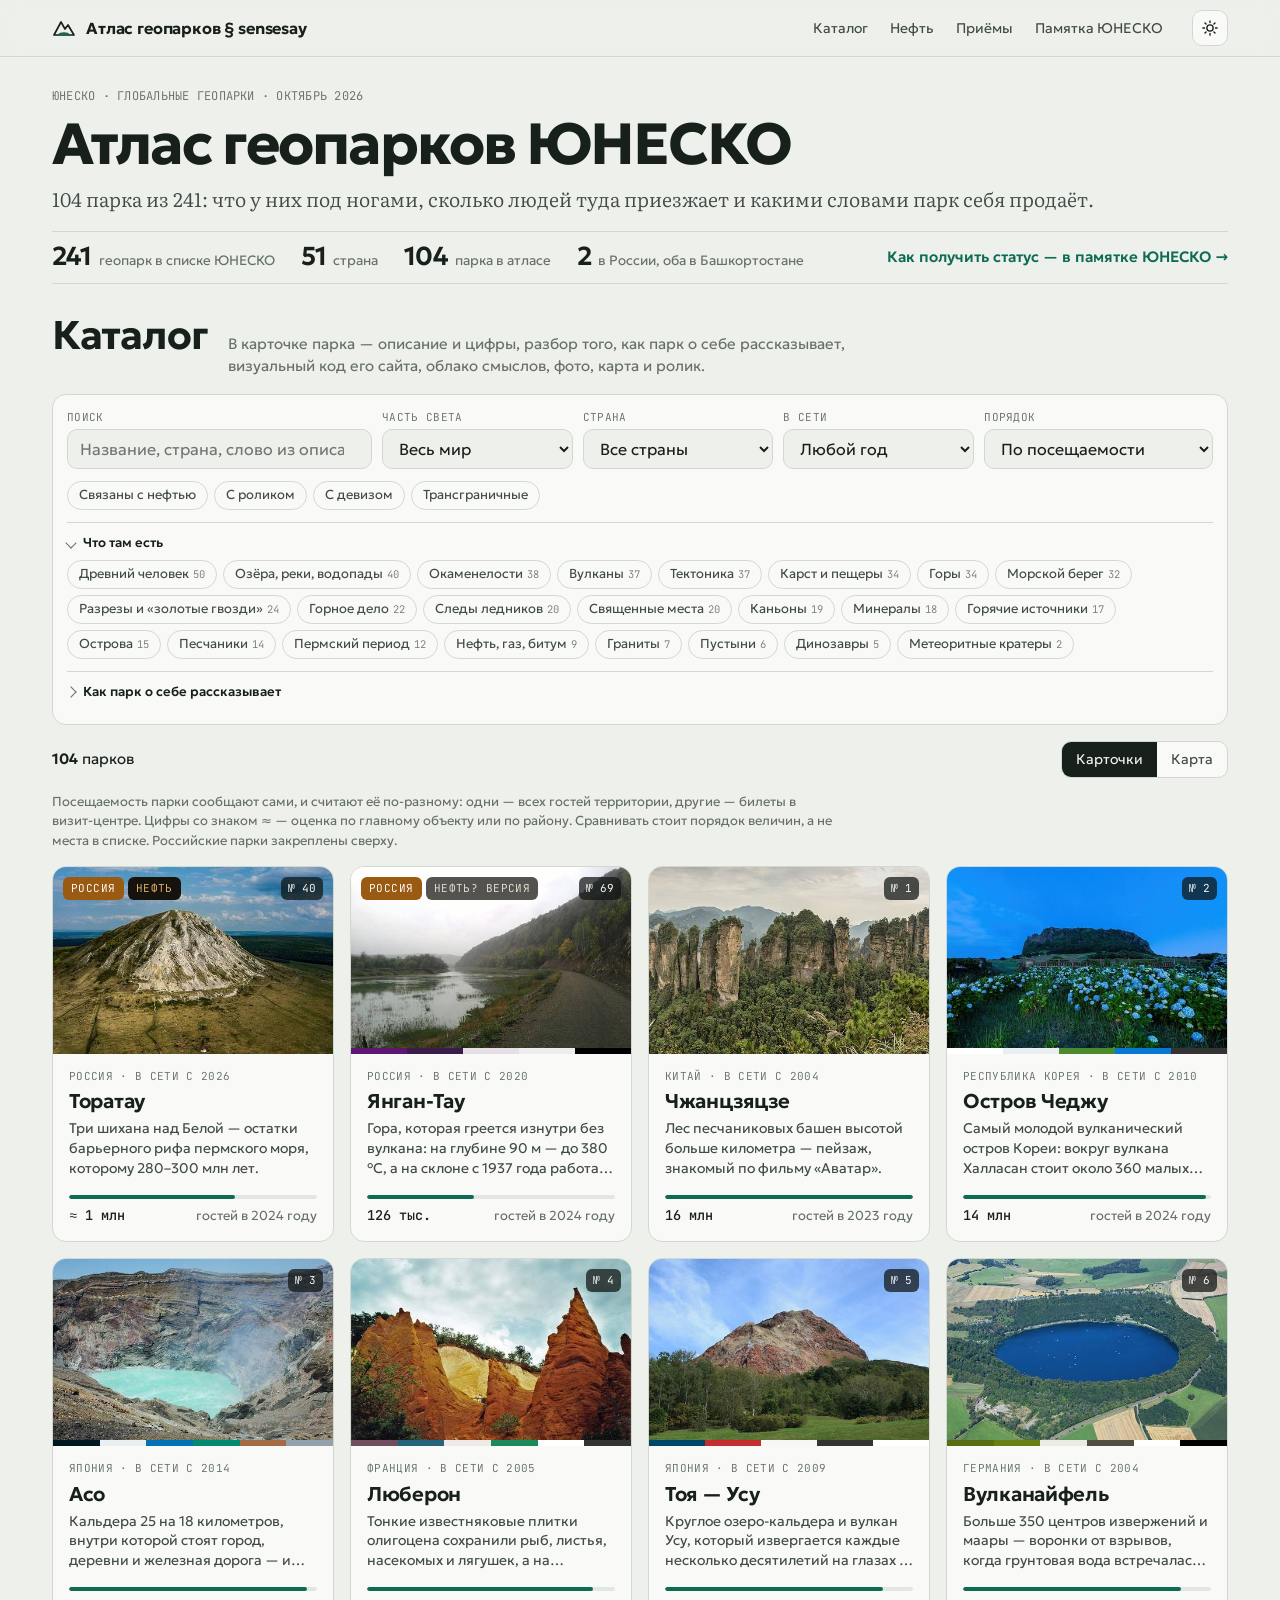
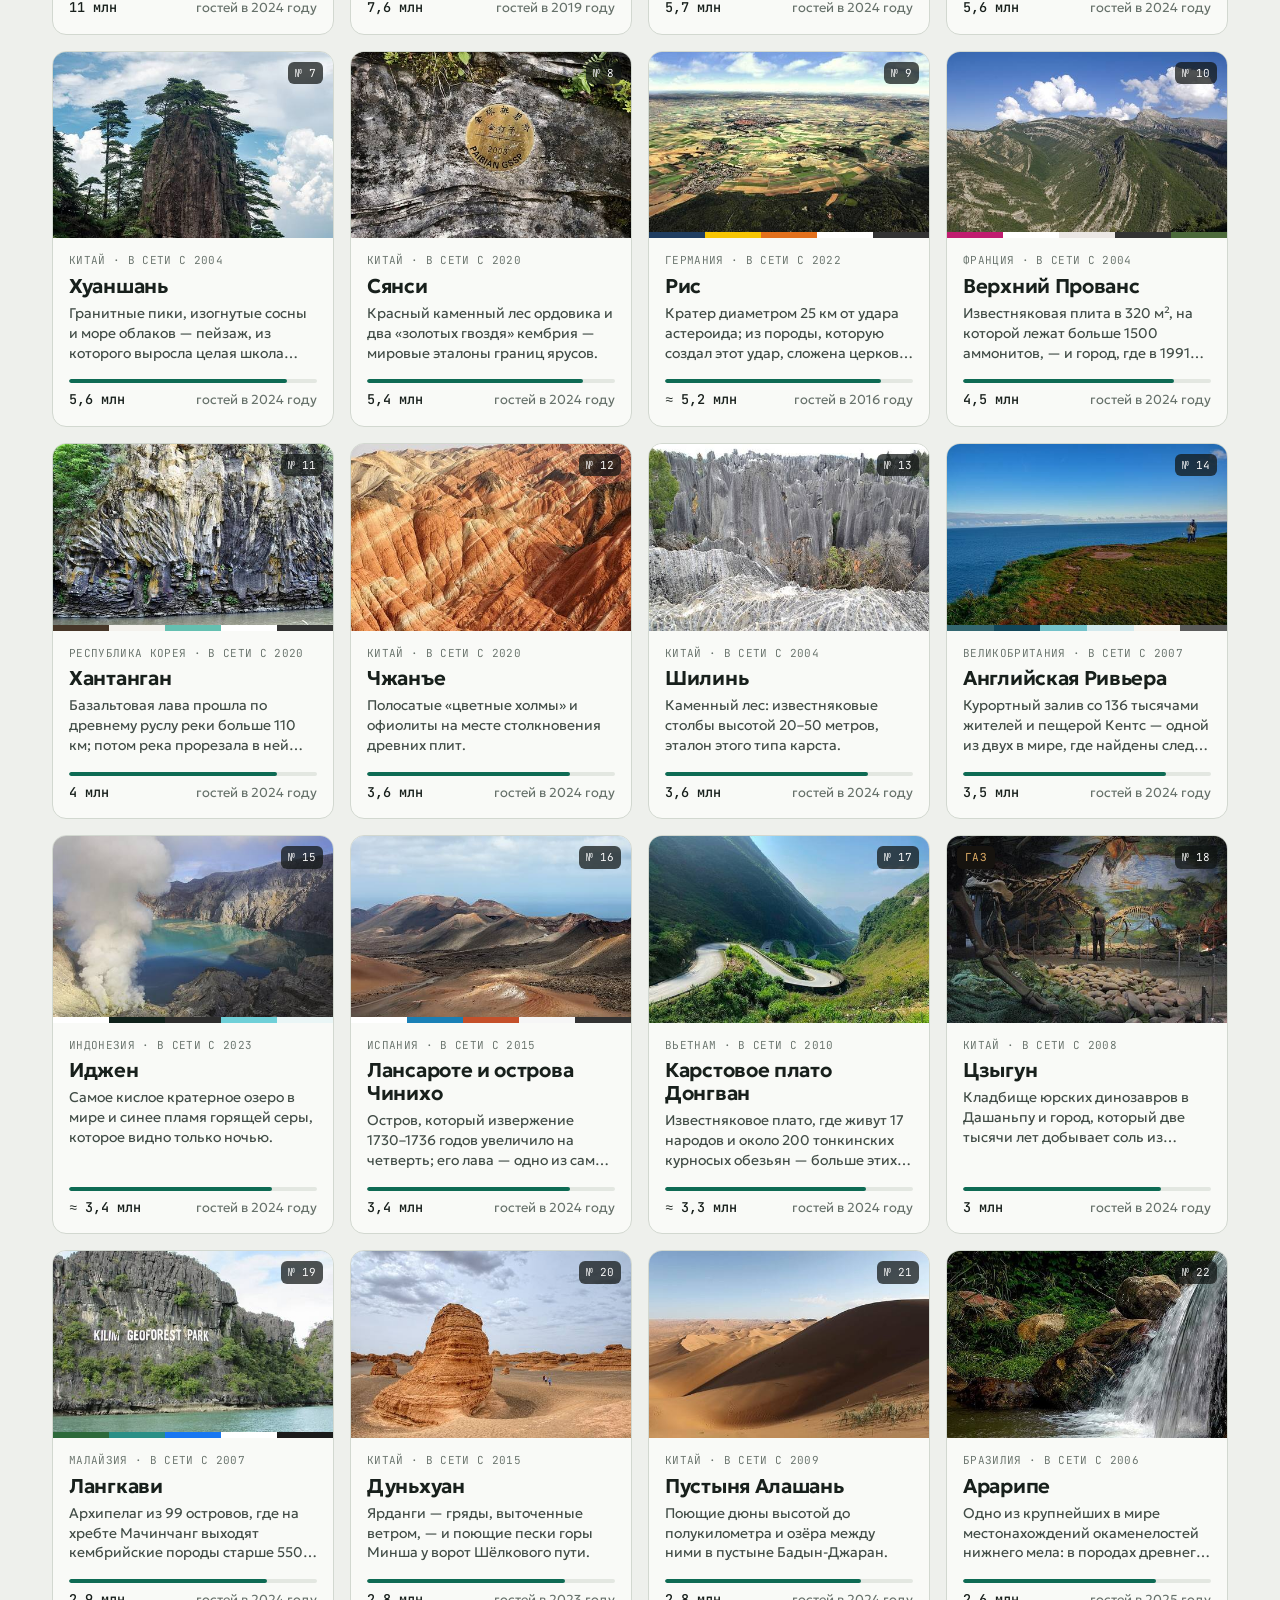
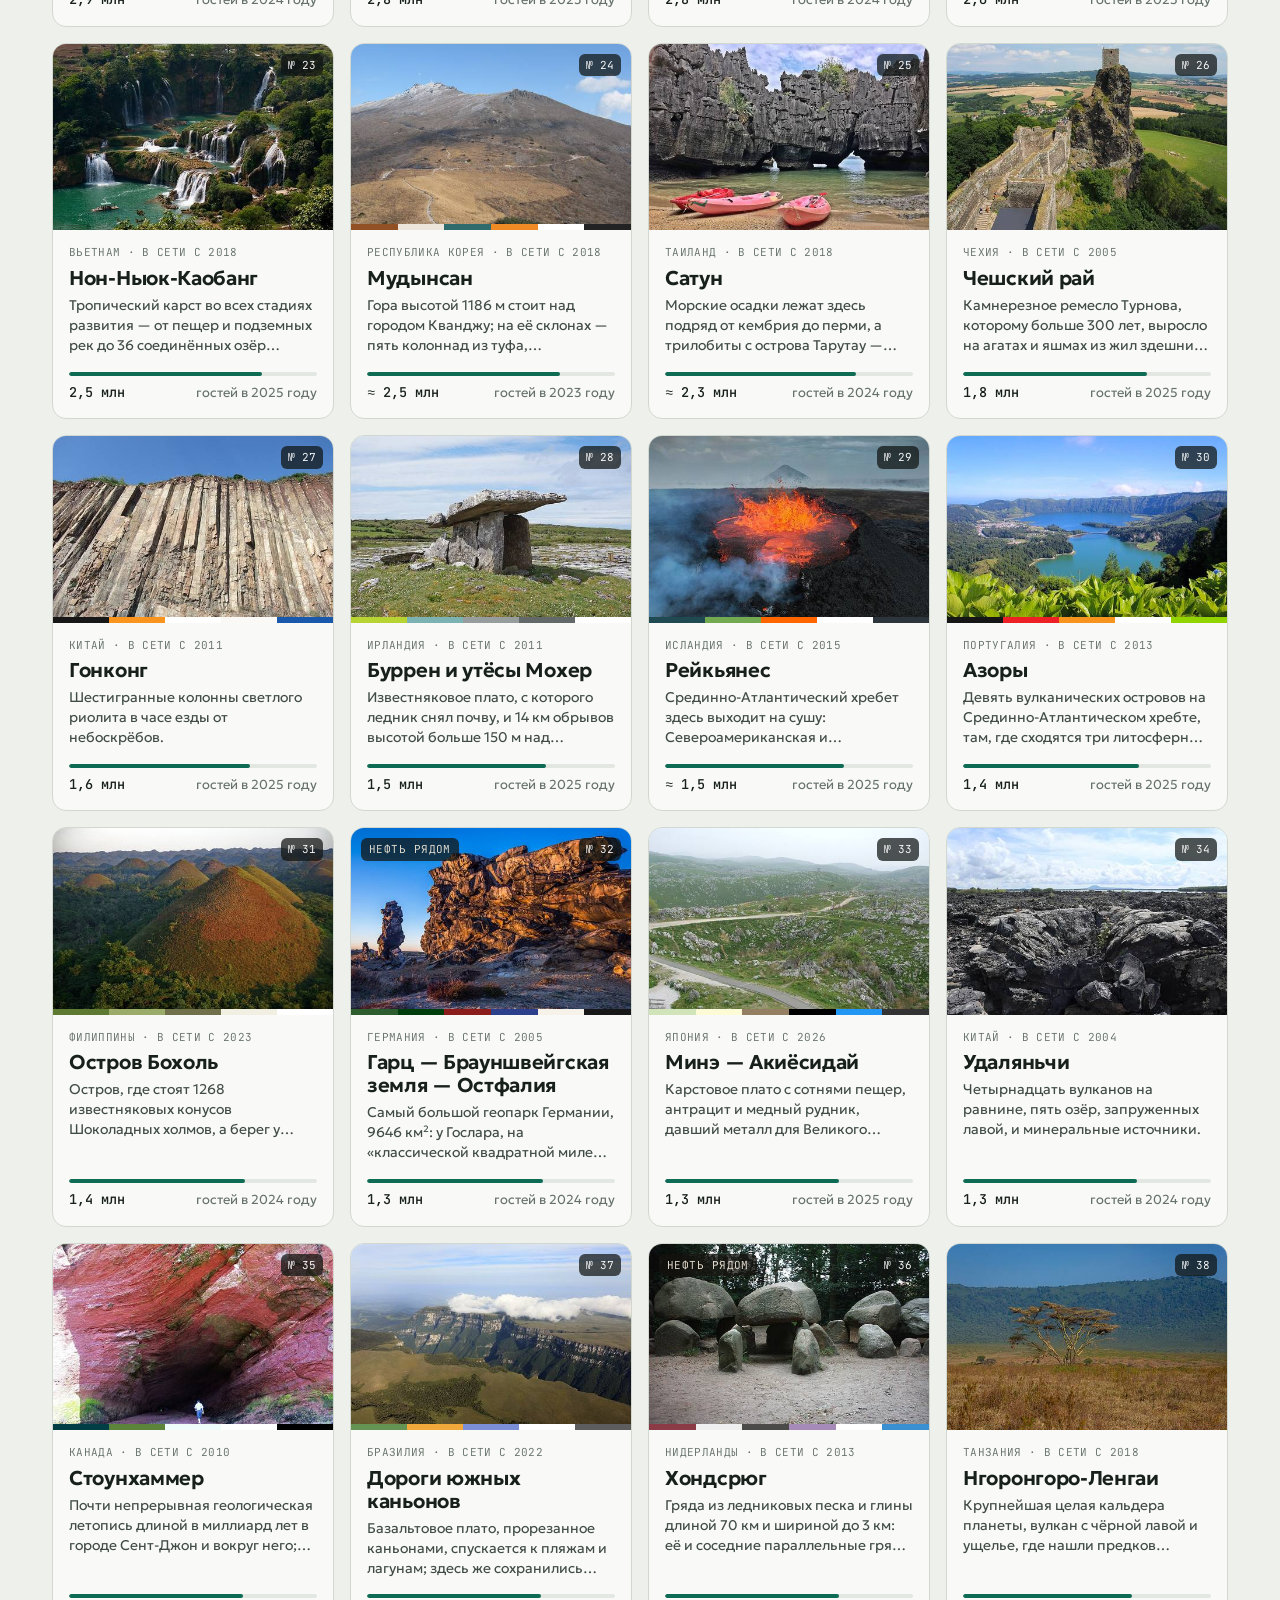
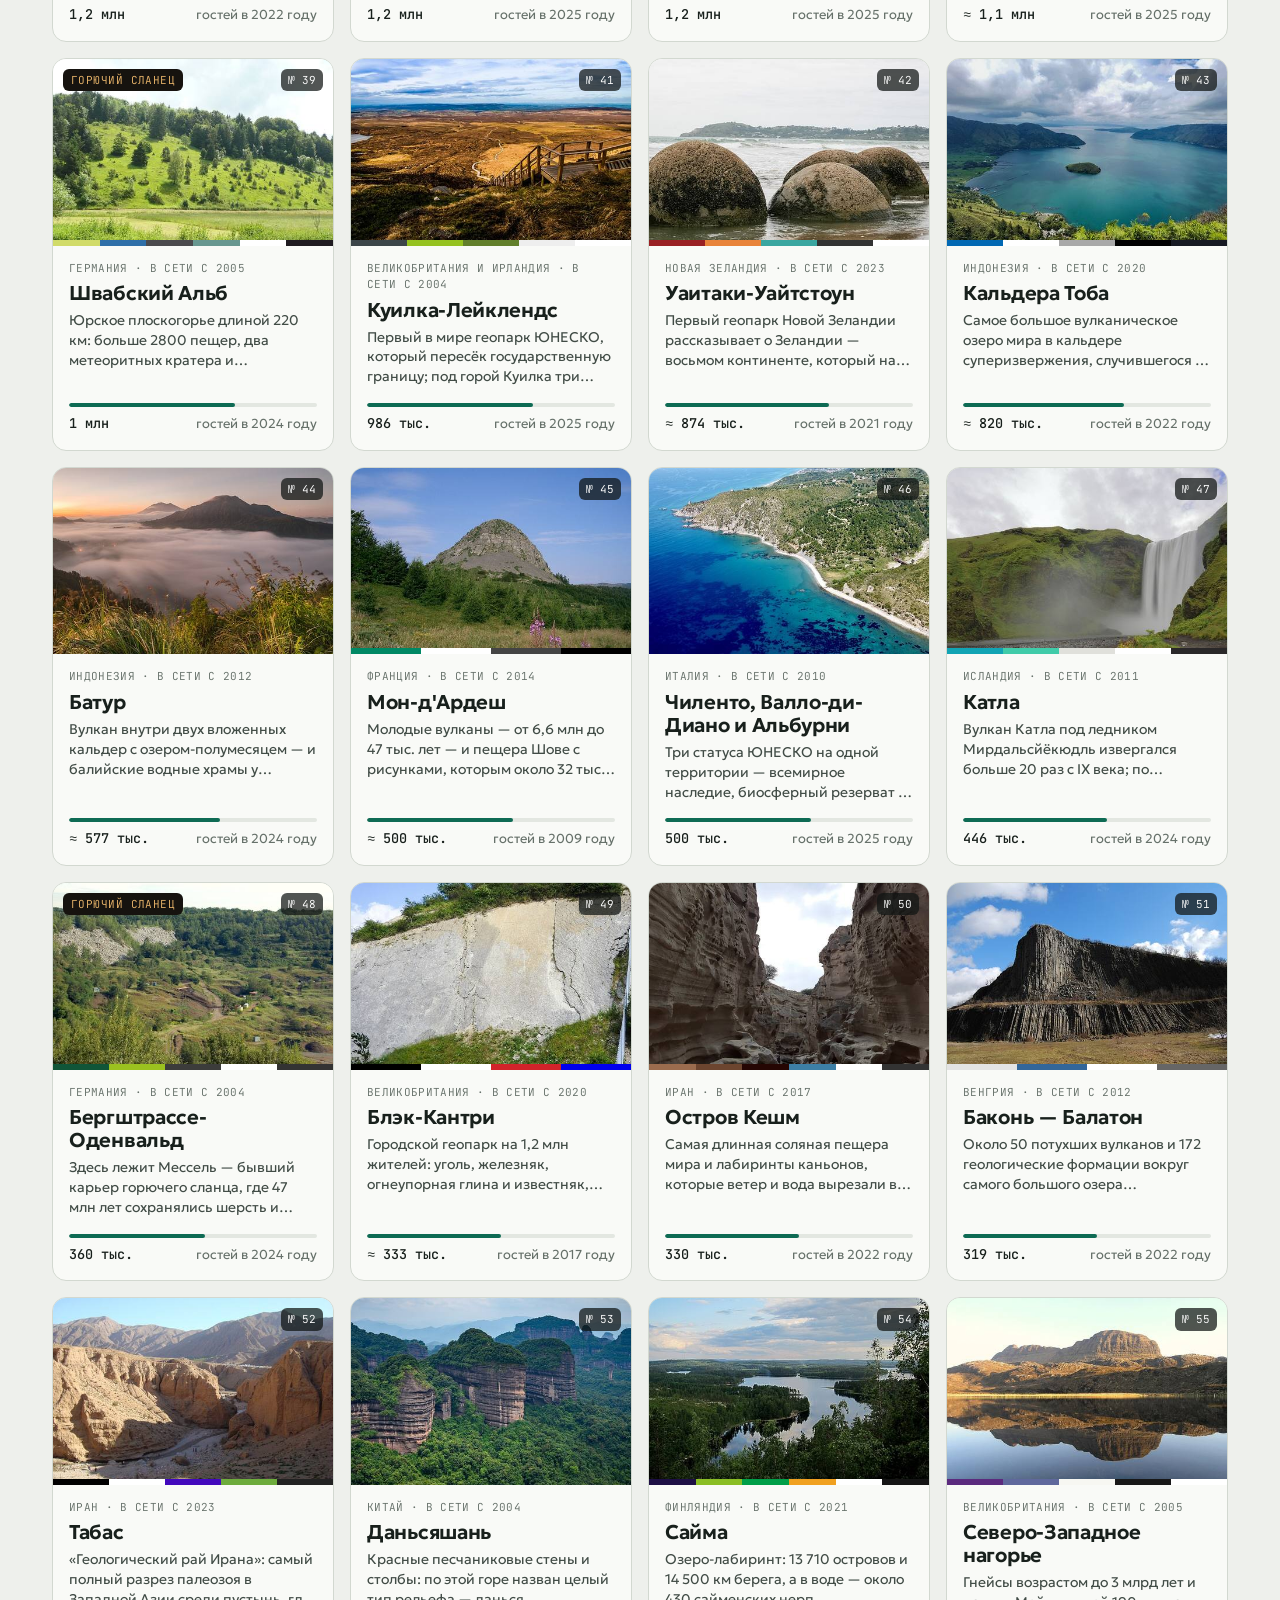
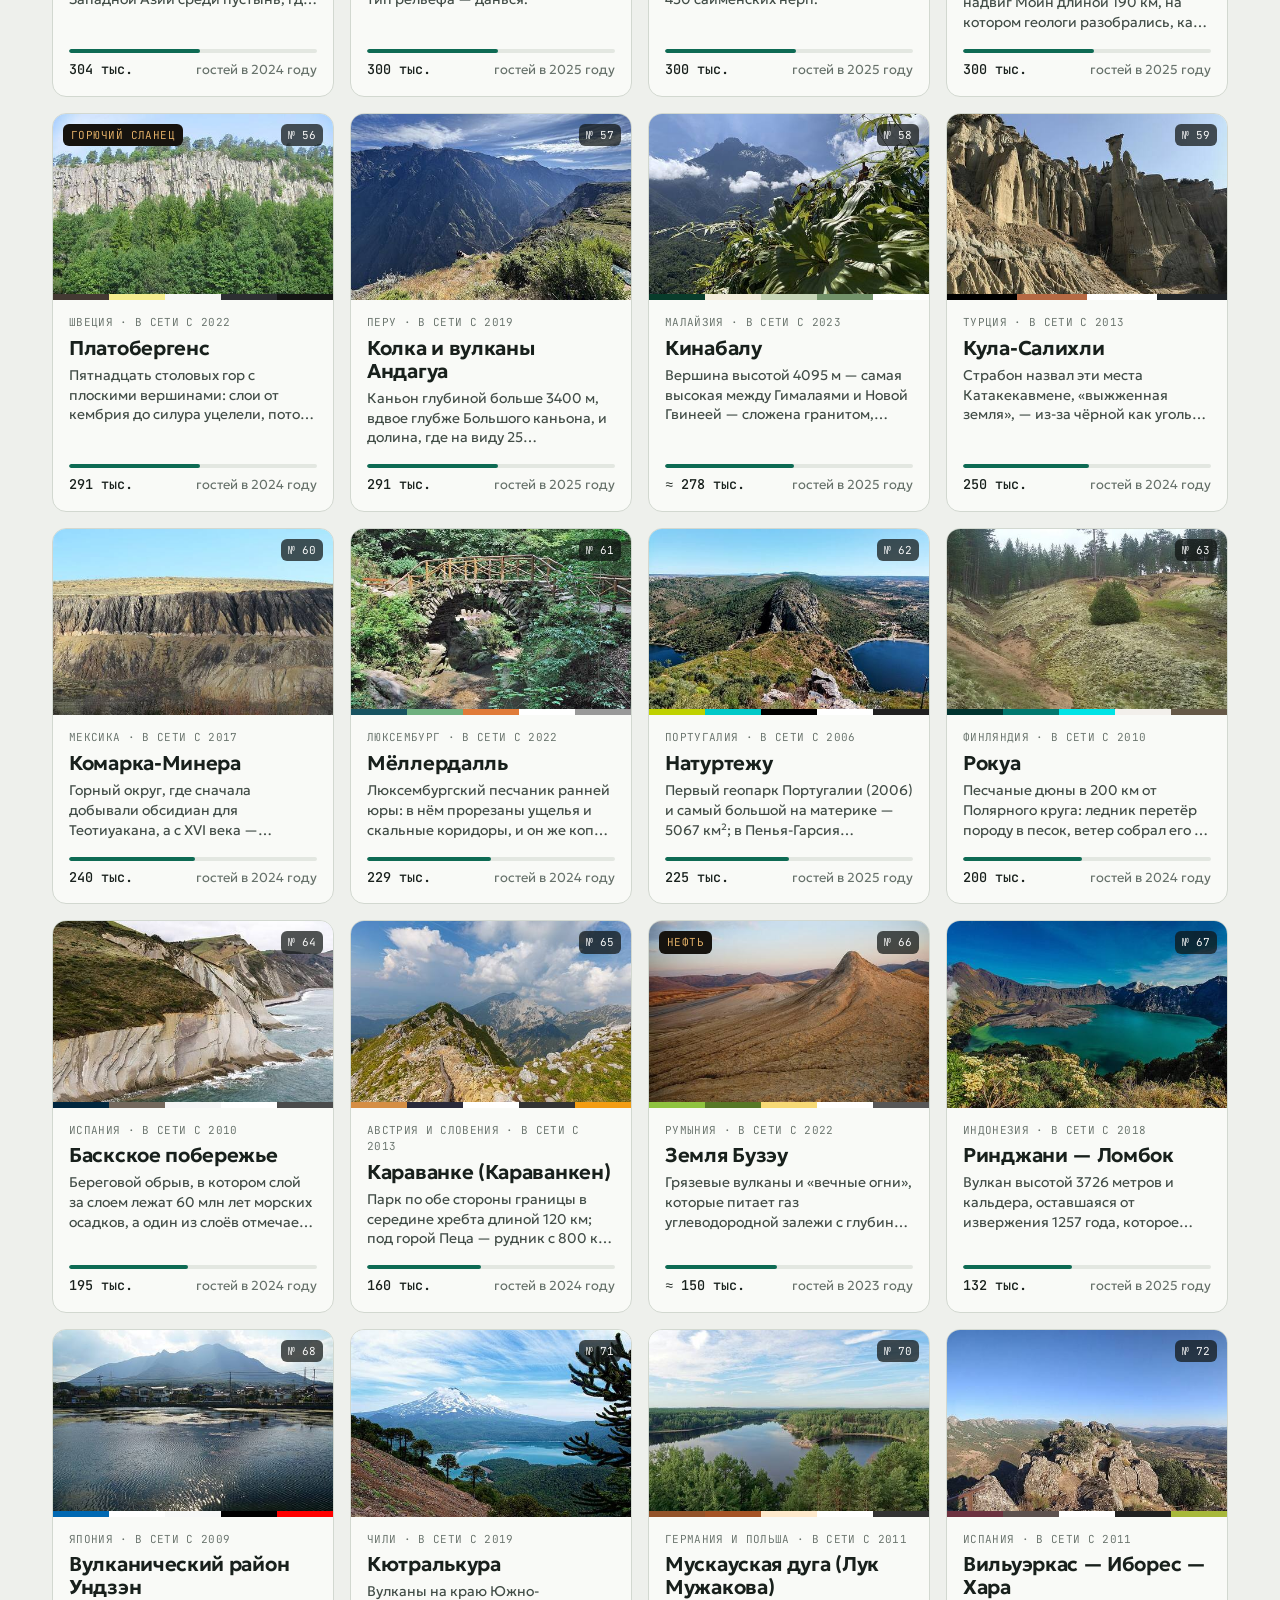
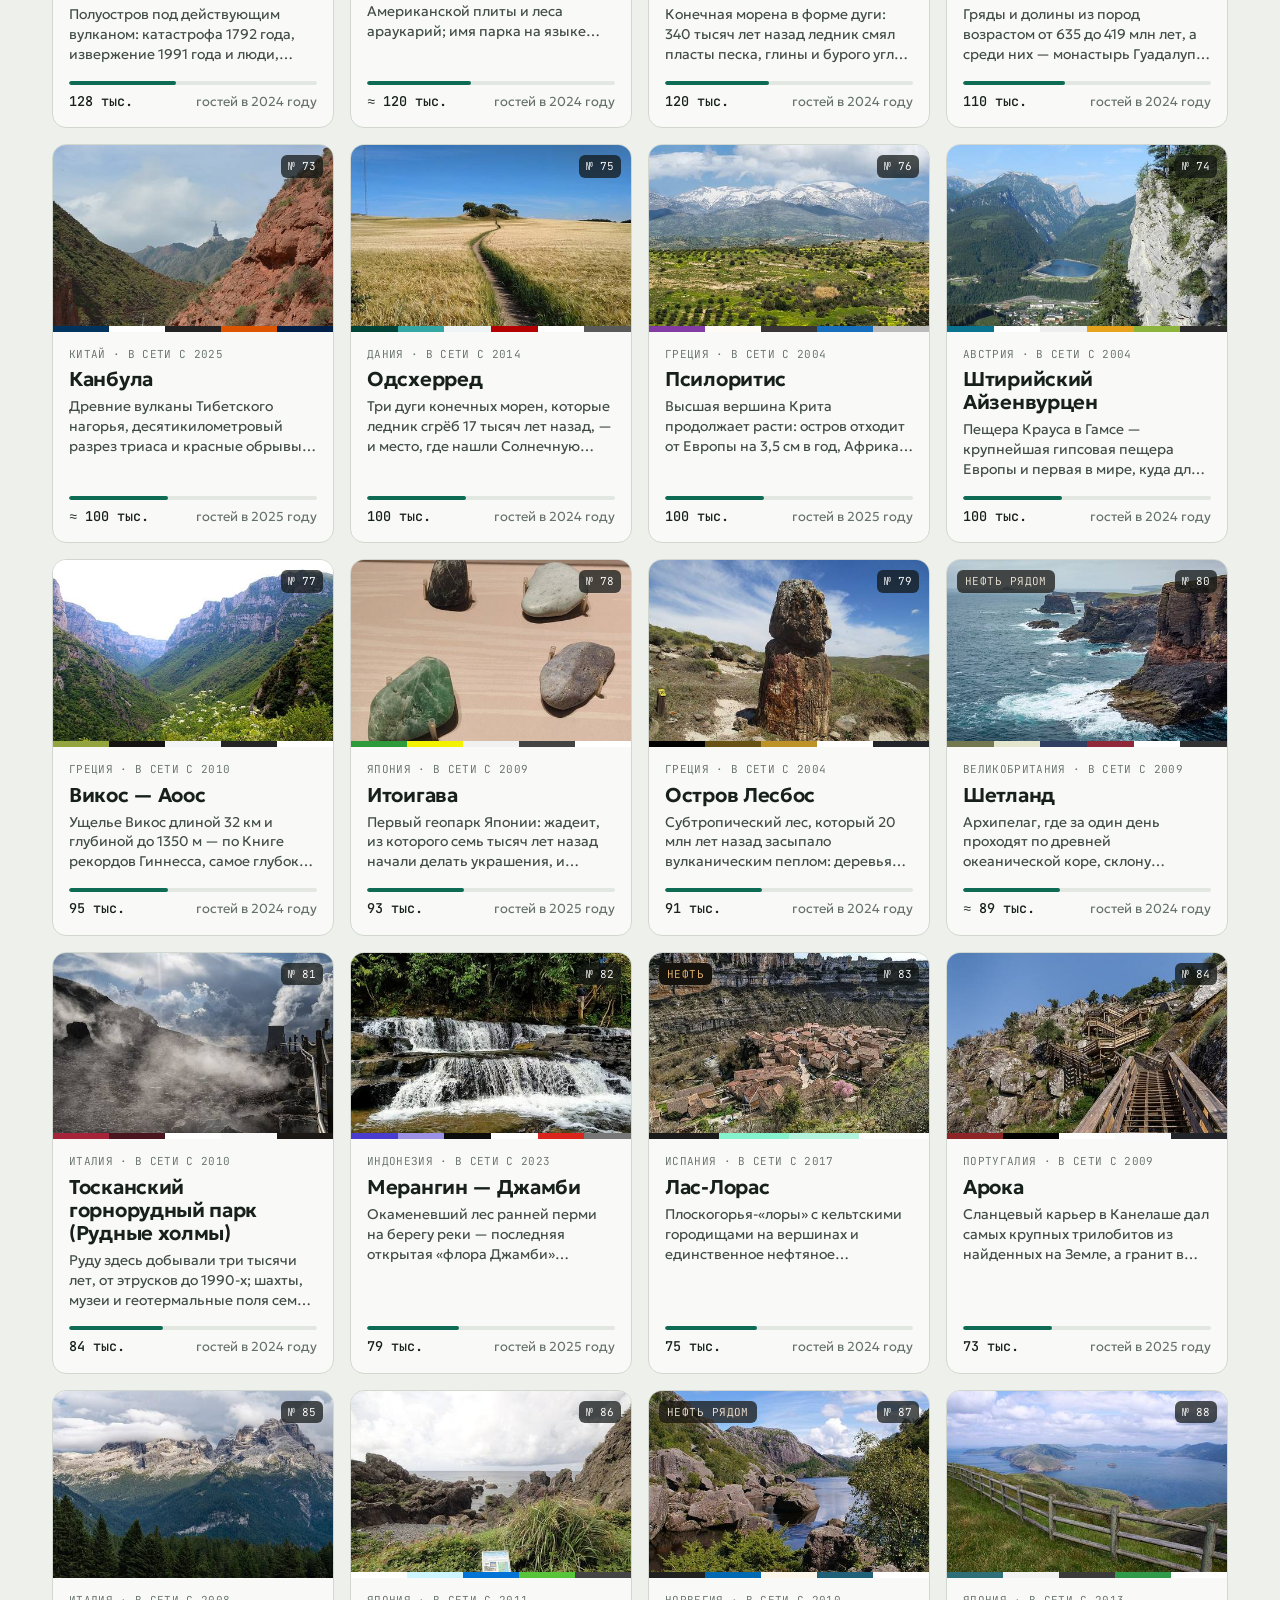
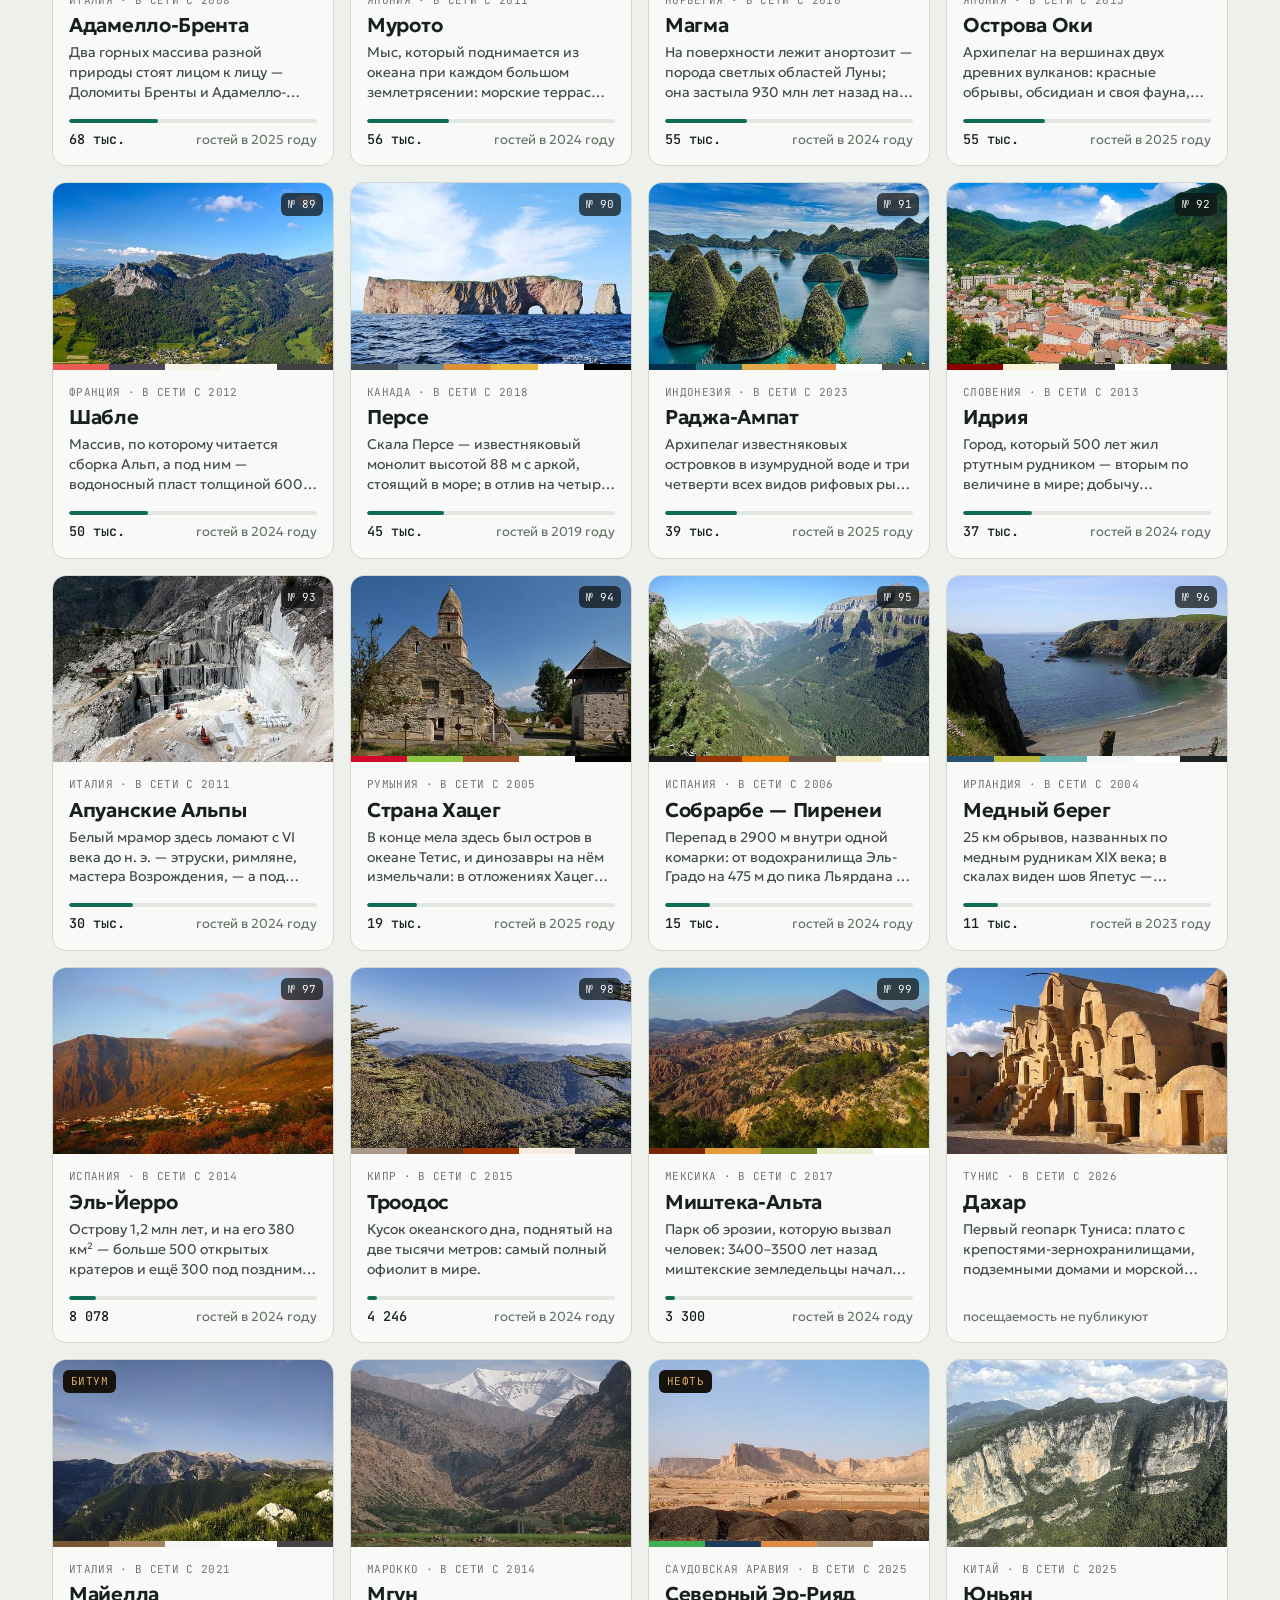
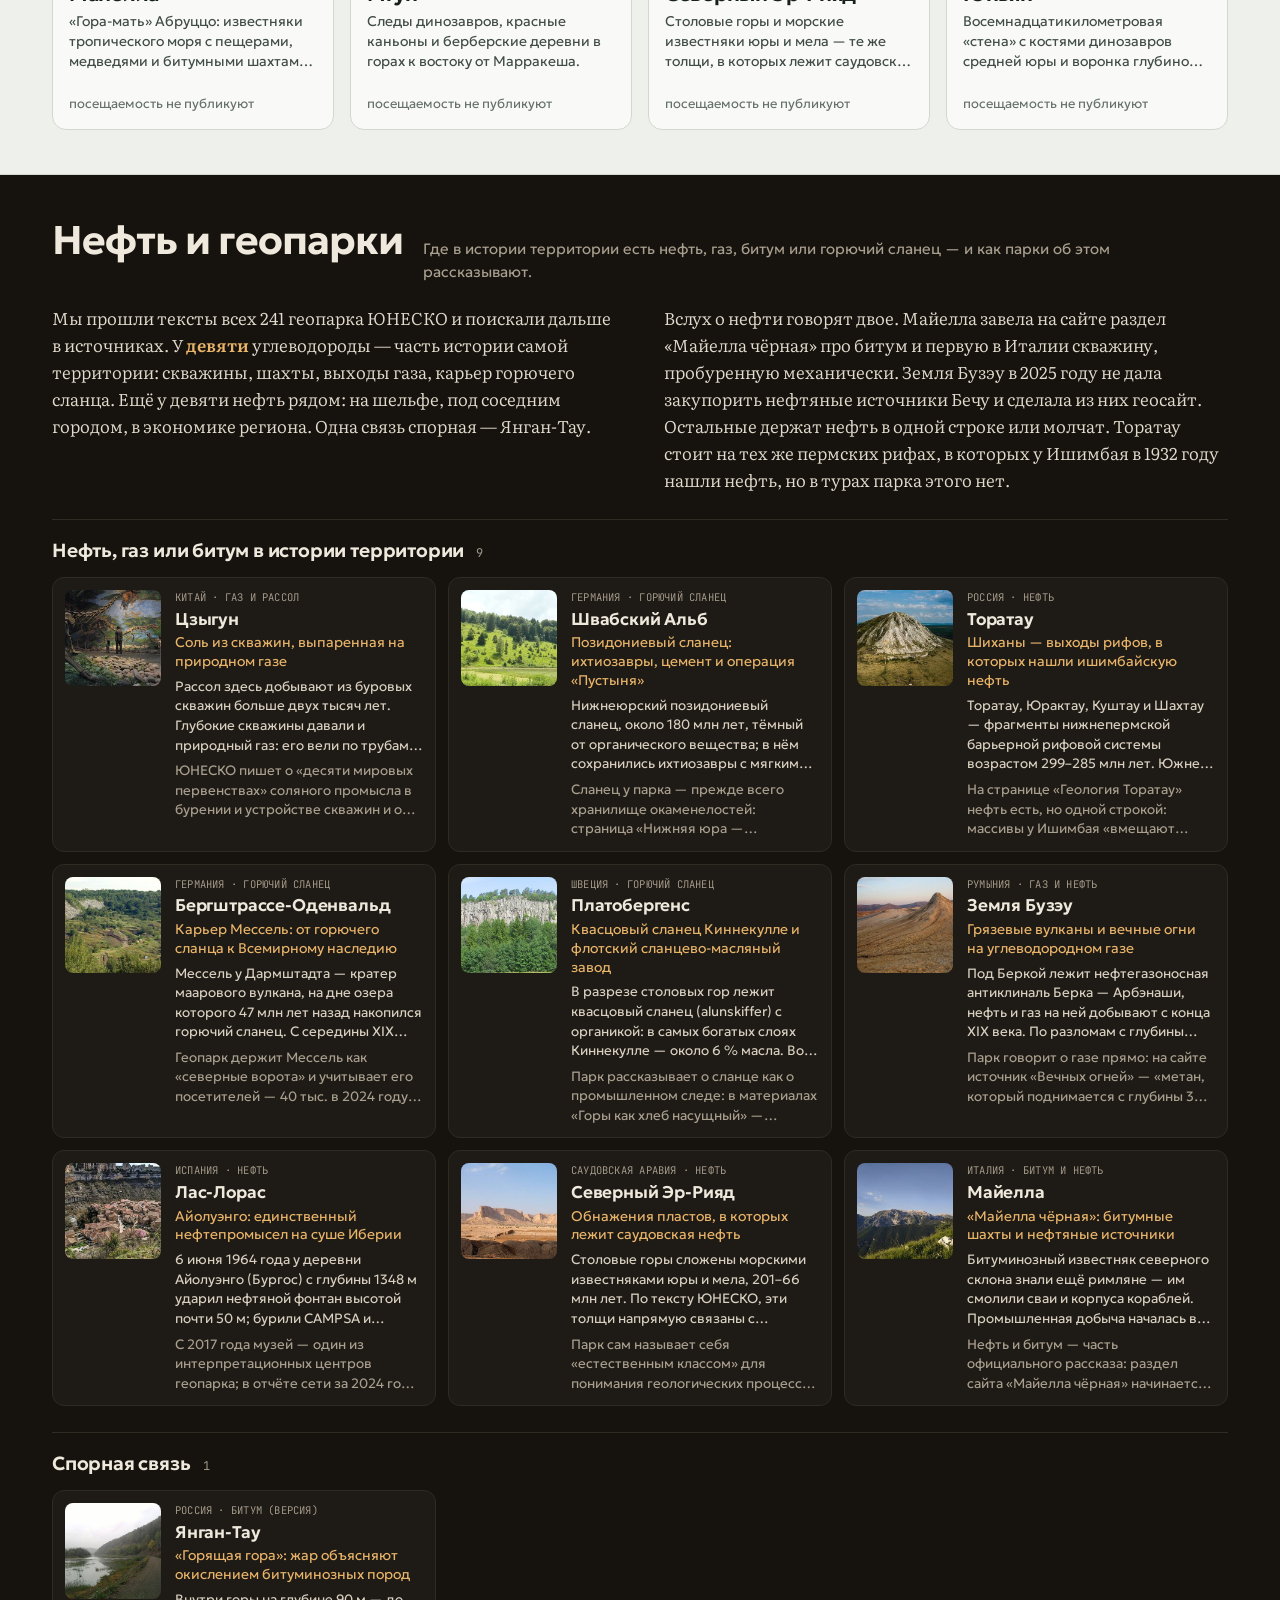
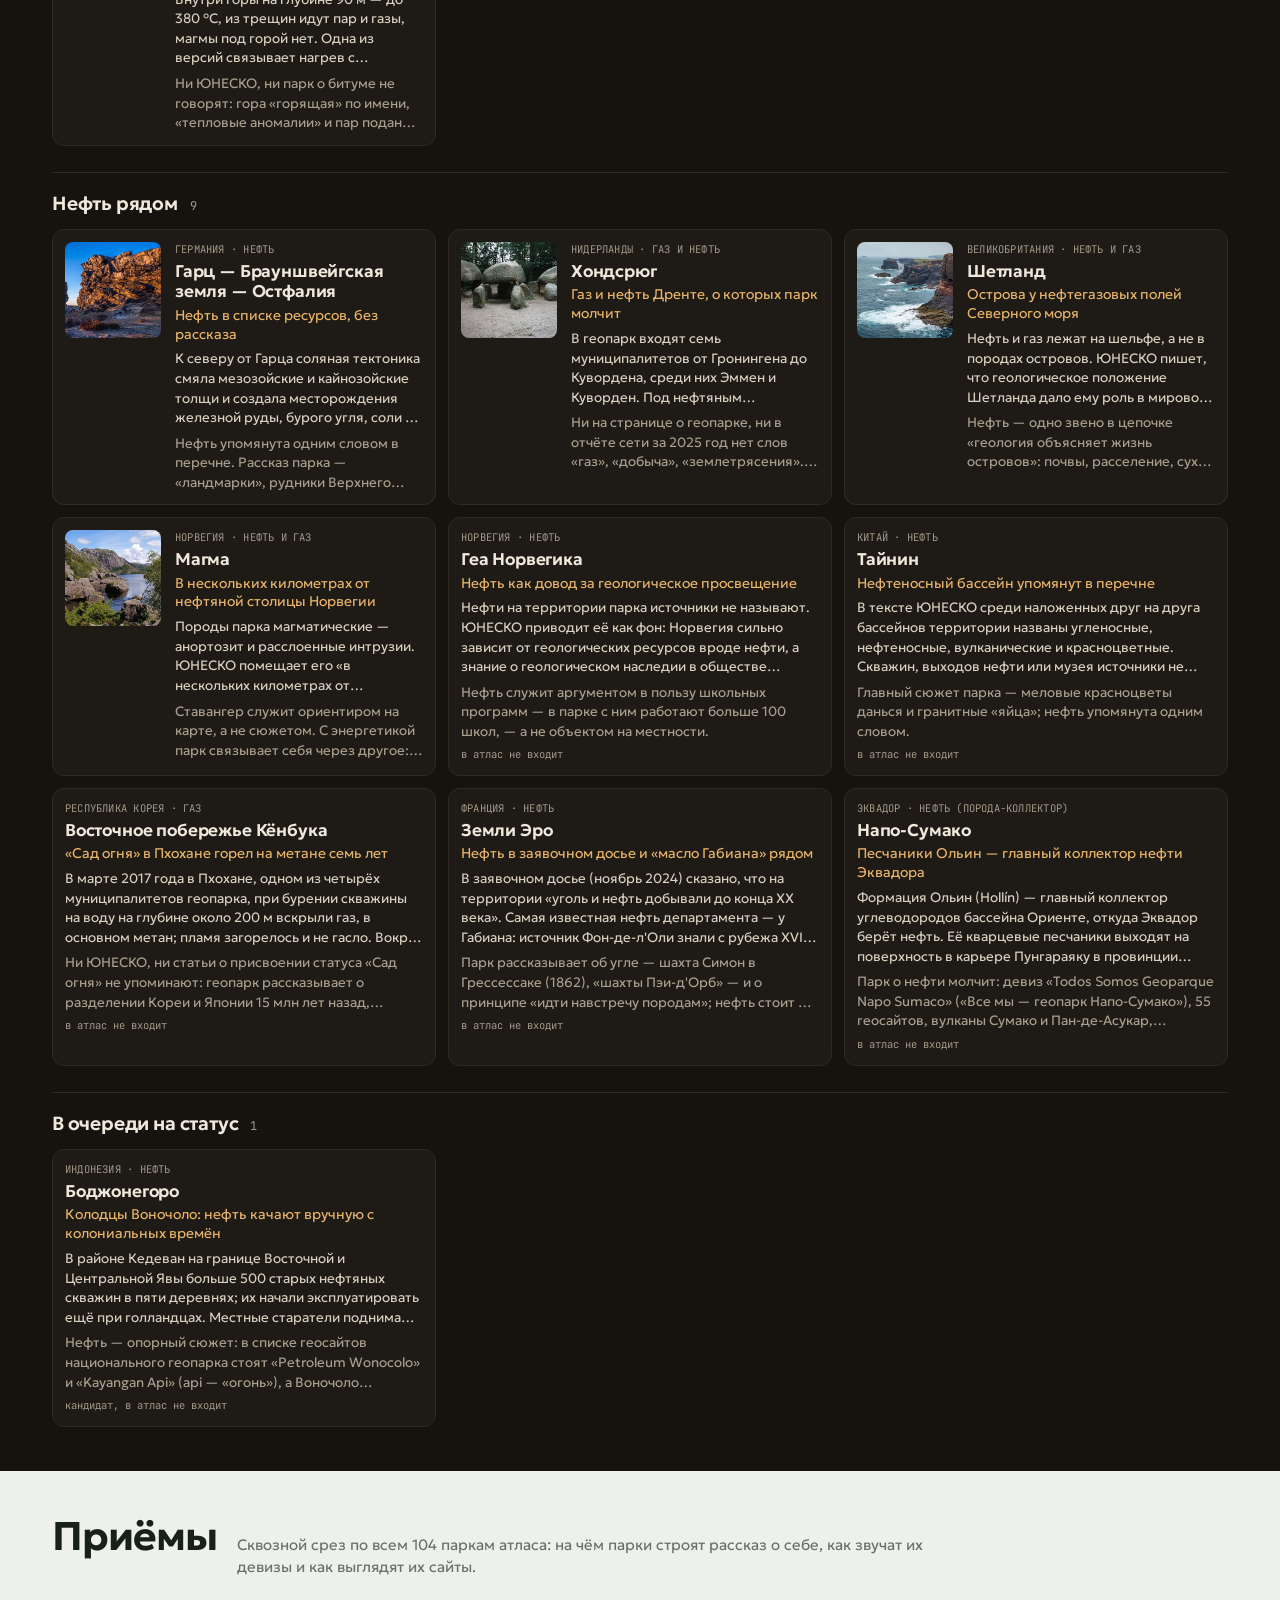
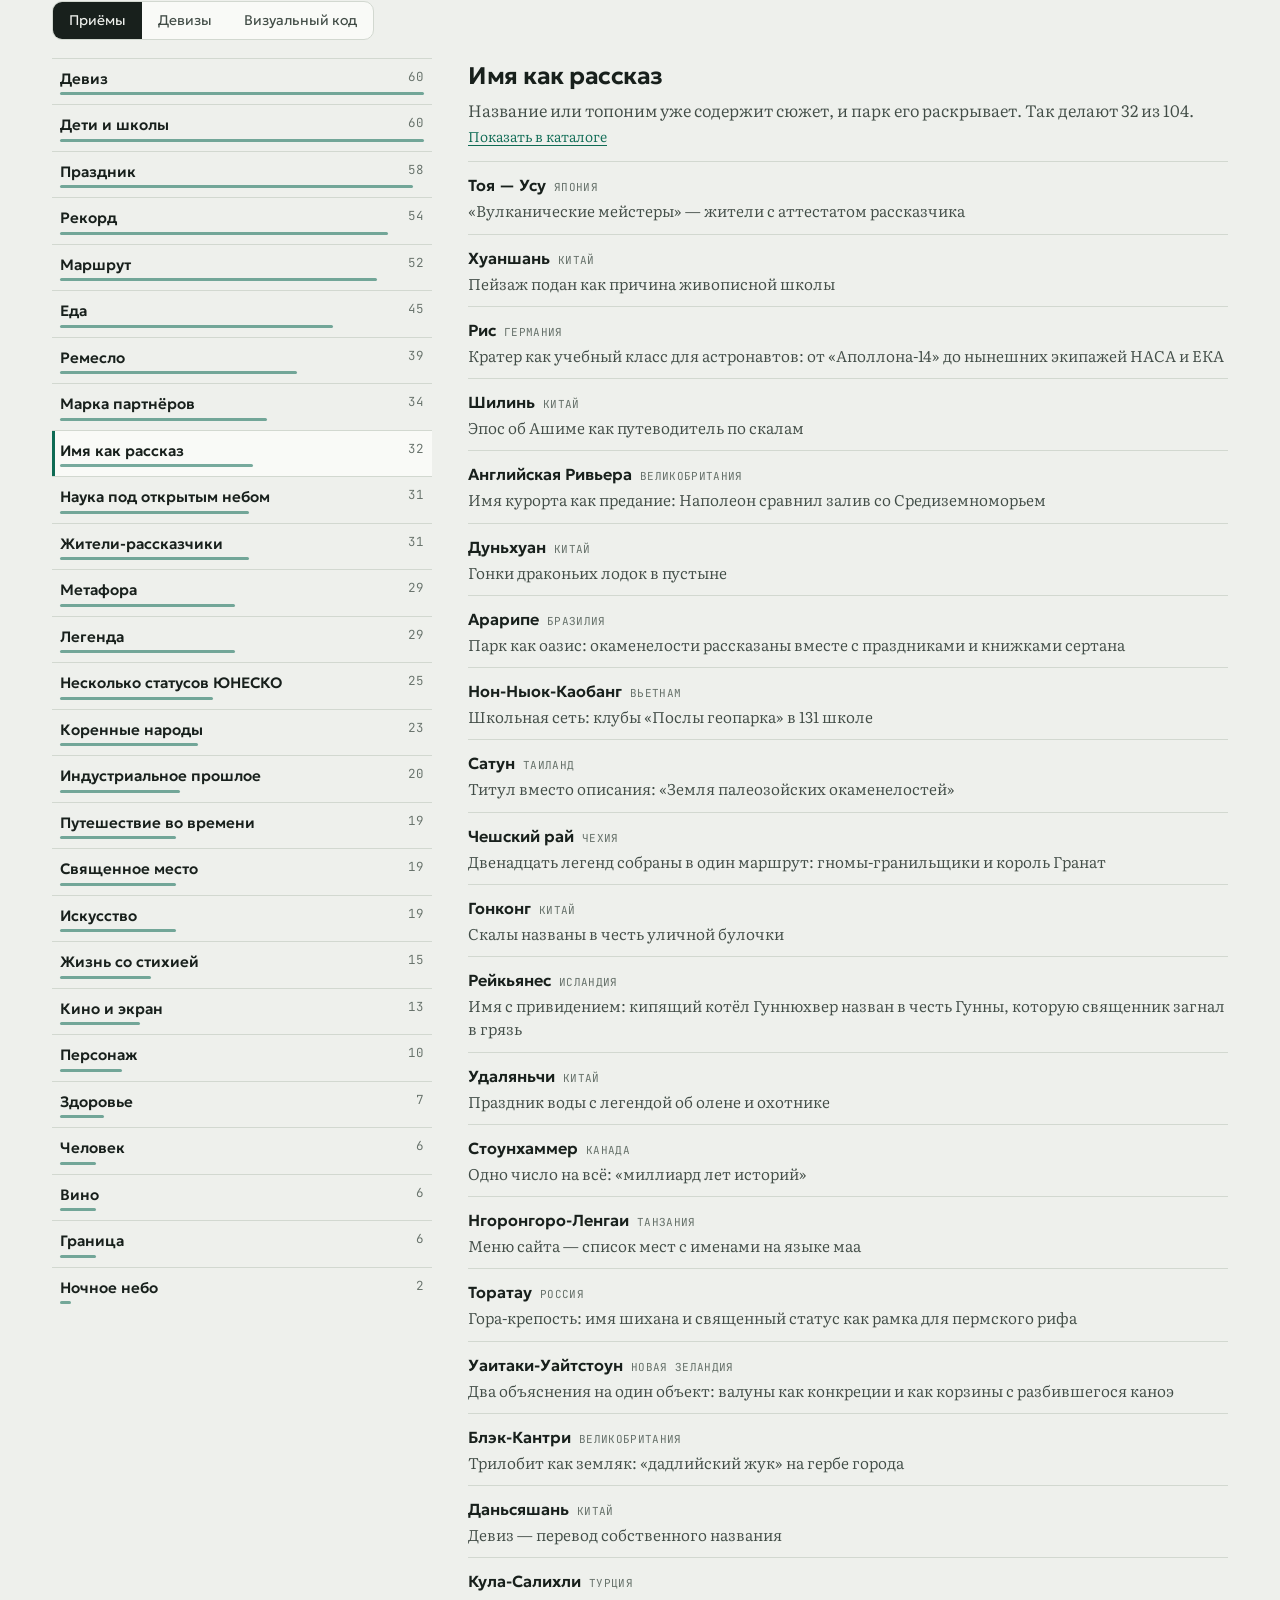
==== commit 8d0fc7fe: "Add files via upload" ====
--- a/index.html
+++ b/index.html
@@ -4,13 +4,13 @@
 <meta charset="utf-8">
 <meta name="viewport" content="width=device-width, initial-scale=1">
 <title>Атлас геопарков ЮНЕСКО</title>
-<meta name="description" content="Сто геопарков ЮНЕСКО на русском: каталог с фильтрами и посещаемостью, разбор того, как каждый парк о себе рассказывает, и визуальный код их сайтов. Отдельно — памятка о статусе и заявке с самопроверкой из 101 вопроса.">
+<meta name="description" content="104 парка ЮНЕСКО на русском: каталог с фильтрами и посещаемостью, разбор того, как каждый парк о себе рассказывает, визуальный код их сайтов и отдельный раздел о парках, связанных с нефтью и газом. Памятка о статусе и заявке — с самопроверкой из 101 вопроса.">
 <meta name="theme-color" content="#EEF0EC" media="(prefers-color-scheme: light)">
 <meta name="theme-color" content="#101412" media="(prefers-color-scheme: dark)">
 <meta property="og:type" content="website">
 <meta property="og:locale" content="ru_RU">
 <meta property="og:title" content="Атлас геопарков ЮНЕСКО">
-<meta property="og:description" content="Сто геопарков ЮНЕСКО на русском: каталог с фильтрами и посещаемостью, разбор того, как каждый парк о себе рассказывает, и визуальный код их сайтов. Отдельно — памятка о статусе и заявке с самопроверкой из 101 вопроса.">
+<meta property="og:description" content="104 парка ЮНЕСКО на русском: каталог с фильтрами и посещаемостью, разбор того, как каждый парк о себе рассказывает, визуальный код их сайтов и отдельный раздел о парках, связанных с нефтью и газом. Памятка о статусе и заявке — с самопроверкой из 101 вопроса.">
 <meta property="og:url" content="https://geo-parki.ru/">
 <meta property="og:site_name" content="Атлас геопарков ЮНЕСКО">
 <meta property="og:image" content="https://geo-parki.ru/img/og.jpg">
@@ -22,7 +22,7 @@
 <link rel="icon" href="favicon.svg" type="image/svg+xml">
 <link rel="preload" href="fonts/geologica-cyrillic-wght-normal.woff2" as="font" type="font/woff2" crossorigin>
 <link rel="stylesheet" href="fonts/fonts.css">
-<link rel="stylesheet" href="assets/atlas.css?v=f1967fe4">
+<link rel="stylesheet" href="assets/atlas.css?v=2dbed4d6">
 <script>try{var t=localStorage.getItem('atlas-theme');if(t)document.documentElement.setAttribute('data-theme',t)}catch(e){}</script>
 </head>
 <body>
@@ -30,9 +30,9 @@
   <div class="wrap">
     <a class="brand" href="#top" aria-label="Атлас геопарков ЮНЕСКО — на главную">
       <svg width="24" height="24" viewBox="0 0 24 24" fill="none" aria-hidden="true"><path d="M2 19 9 6l4 7 3-4 6 10H2Z" stroke="currentColor" stroke-width="1.7" stroke-linejoin="round"/><path d="M6.5 19c2-2.5 9-2.5 11 0" stroke="var(--accent)" stroke-width="1.7" stroke-linecap="round"/></svg>
-      <span>Атлас геопарков</span>
+      <span>Атлас геопарков § sensesay</span>
     </a>
-    <nav class="nav" aria-label="Разделы"><a href="#catalog">Каталог</a><a href="#devices">Приёмы</a><a href="pamyatka/">Памятка ЮНЕСКО</a></nav>
+    <nav class="nav" aria-label="Разделы"><a href="#catalog">Каталог</a><a href="#oil">Нефть</a><a href="#devices">Приёмы</a><a href="pamyatka/">Памятка ЮНЕСКО</a></nav>
     <button class="icon-btn" id="themeBtn" aria-label="Сменить тему">
       <svg width="18" height="18" viewBox="0 0 24 24" fill="none" stroke="currentColor" stroke-width="1.8" stroke-linecap="round"><circle cx="12" cy="12" r="4.2"/><path d="M12 2.5v2.2M12 19.3v2.2M2.5 12h2.2M19.3 12h2.2M5.3 5.3l1.5 1.5M17.2 17.2l1.5 1.5M5.3 18.7l1.5-1.5M17.2 6.8l1.5-1.5"/></svg>
     </button>
@@ -43,12 +43,12 @@
   <div class="wrap intro">
     <div class="mono">ЮНЕСКО · глобальные геопарки · октябрь 2026</div>
     <h1>Атлас геопарков ЮНЕСКО</h1>
-    <p class="sub">Сто парков из 241: что у них под ногами, сколько людей туда приезжает и какими словами парк себя продаёт.</p>
+    <p class="sub">104 парка из 241: что у них под ногами, сколько людей туда приезжает и какими словами парк себя продаёт.</p>
     <div class="intro-row">
       <ul class="nums">
         <li><b>241</b><span>геопарк в списке ЮНЕСКО</span></li>
         <li><b>51</b><span>страна</span></li>
-        <li><b>100</b><span>парков в атласе</span></li>
+        <li><b>104</b><span>парка в атласе</span></li>
         <li><b>2</b><span>в России, оба в Башкортостане</span></li>
       </ul>
       <a class="to-memo" href="pamyatka/">Как получить статус — в памятке ЮНЕСКО →</a>
@@ -82,14 +82,23 @@
       <div class="mapbox" id="mapbox">
         <div class="map-ctl" id="mapCtl"></div>
         <div class="map-tip" id="mapTip"></div>
-        <div class="map-legend"><span><i style="width:6px;height:6px"></i>тысячи гостей</span><span><i style="width:16px;height:16px"></i>миллионы</span><span><i class="r" style="width:10px;height:10px"></i>Россия</span></div>
+        <div class="map-legend"><span><i style="width:6px;height:6px"></i>тысячи гостей</span><span><i style="width:16px;height:16px"></i>миллионы</span><span><i class="r" style="width:10px;height:10px"></i>Россия</span><span><i class="o" style="width:9px;height:9px"></i>нефть, газ, битум</span></div>
       </div>
     </div>
   </div></section>
   <hr class="rule">
 
+  <section id="oil" class="oil-sec"><div class="wrap">
+    <div class="sec-head"><h2>Нефть и геопарки</h2><p>Где в истории территории есть нефть, газ, битум или горючий сланец — и как парки об этом рассказывают.</p></div>
+    <div class="oil-intro">
+      <p>Мы прошли тексты всех 241 геопарка ЮНЕСКО и поискали дальше в источниках. У <b>девяти</b> углеводороды — часть истории самой территории: скважины, шахты, выходы газа, карьер горючего сланца. Ещё у девяти нефть рядом: на шельфе, под соседним городом, в экономике региона. Одна связь спорная — Янган-Тау.</p>
+      <p>Вслух о нефти говорят двое. Майелла завела на сайте раздел «Майелла чёрная» про битум и первую в Италии скважину, пробуренную механически. Земля Бузэу в 2025 году не дала закупорить нефтяные источники Бечу и сделала из них геосайт. Остальные держат нефть в одной строке или молчат. Торатау стоит на тех же пермских рифах, в которых у Ишимбая в 1932 году нашли нефть, но в турах парка этого нет.</p>
+    </div>
+    <div id="oilList"></div>
+  </div></section>
+
   <section id="devices"><div class="wrap">
-    <div class="sec-head"><h2>Приёмы</h2><p>Сквозной срез по всем ста паркам: на чём парки строят рассказ о себе, как звучат их девизы и как выглядят их сайты.</p></div>
+    <div class="sec-head"><h2>Приёмы</h2><p>Сквозной срез по всем 104 паркам атласа: на чём парки строят рассказ о себе, как звучат их девизы и как выглядят их сайты.</p></div>
     <div class="tabs" role="tablist"><button role="tab" id="tabDev" aria-selected="true">Приёмы</button><button role="tab" id="tabSlog" aria-selected="false">Девизы</button><button role="tab" id="tabVc" aria-selected="false">Визуальный код</button></div>
     <div id="devPane" class="dev"><div class="dev-list" id="devList"></div><div class="dev-panel" id="devPanel"></div></div>
     <div id="slogPane" class="slogs" hidden></div>
@@ -99,14 +108,15 @@
 
 <footer><div class="wrap">
   <p>Данные о парках — открытый набор ЮНЕСКО (UNESCO DataHub), страницы парков на unesco.org и их собственные сайты, проверка в сентябре — октябре 2026 года. Посещаемость — годовые отчёты парков в Глобальную сеть геопарков, статистика регионов и пресса; источник указан в карточке.</p>
-  <p>Фотографии — Wikimedia Commons, автор и лицензия подписаны под каждым снимком, полный список — на странице <a href="credits.html">«Авторы фотографий»</a>. Описания и разбор коммуникации написаны для проекта «Геопарк». У 26 парков сайт не работает или не найден — там разбор сделан по тексту, который парк дал ЮНЕСКО, и это помечено.</p>
+  <p>Фотографии — Wikimedia Commons, автор и лицензия подписаны под каждым снимком, полный список — на странице <a href="credits.html">«Авторы фотографий»</a>. Описания и разбор коммуникации написаны для проекта «Геопарк». У 27 парков сайт не работает или не найден — там разбор сделан по тексту, который парк дал ЮНЕСКО, и это помечено.</p>
   <p>Визуальный код сайтов парков разобран в октябре 2026 года. Самопроверка в <a href="pamyatka/#check">памятке</a> — наш перевод списка ЮНЕСКО для геопарков-кандидатов.</p>
 </div></footer>
 
 <div class="park" id="park" role="dialog" aria-modal="true" aria-label="Карточка парка"></div>
 
-<script type="application/json" id="D">[{"id":"mgoun","ugg":"AFMA01","ru":"Мгун","en":"M’Goun","cc":["MA"],"country":"Марокко","reg":"AF","y":2014,"yu":2015,"area":5730,"pop":200000,"lat":31.857,"lon":-6.273,"site":"","video":"","unesco":"https://www.unesco.org/en/iggp/mgoun-unesco-global-geopark","place":"Марокко, Центральный Высокий Атлас, провинция Азилаль","lead":"Следы динозавров, красные каньоны и берберские деревни в горах к востоку от Марракеша.","desc":"Парк занимает 5730 км² Центрального Высокого Атласа. Юрские отложения возрастом около 180 млн лет сохранили следы мегалозаврипуса и пернатых дромеозаврид. Главные ориентиры — «собор» Мастфран, песчаниковая стена высотой 300 м, и водопады Узуд на реке Эль-Абид. В долинах работают больше сорока кооперативов: шафран на террасах, оливковое масло, миндаль.","see":["«Собор» Мастфран — стена из песчаника в 300 м над долиной Ахансаль","Водопады Узуд","Озёра Исли и Тислит и ежегодная ярмарка невест племён аит-хадиду"],"themes":["dino","fossils","mountain","canyon","water","human"],"span":"250 млн лет, от триаса; ключевой период — юра","comm":"Свой девиз парк собрал перечислением: долины, окаменевшие следы, наскальные рисунки, берберские деревни. Это список, а не сюжет. Сюжет появляется в легенде об озёрах Исли и Тислит: двое влюблённых из враждующих племён наплакали два озера и утонули в них. Рядом с легендой парк ставит научную версию — озёра могли остаться от падения метеорита. Миф и гипотеза живут в одном абзаце и друг другу не мешают.","slogan":{"o":"Valleys, natural curiosities, fossilised footprints, engravings and authentic Berber villages","ru":"Долины, диковины природы, окаменевшие следы, наскальные рисунки и настоящие берберские деревни"},"devices":["legend","fest","people","product","craft"],"trick":"Легенда о слезах влюблённых и версия о метеорите рассказаны вместе","cloud":[["Высокий Атлас",5],["следы динозавров",5],["берберы",4],["легенда",4],["озёра Исли и Тислит",3],["шафран",3],["юра",3],["ярмарка невест",3],["касбы",2],["террасы",2],["кооперативы",2],["водопады Узуд",2],["метеорит",2],["лекарственные травы",1]],"src":"unesco","social":{},"vis":{"v":null,"y":2025,"k":"","n":"ни парк, ни провинция Азилаль числа гостей не публикуют","s":"https://www.globalgeoparksnetwork.org/sites/default/files/2026-04/Rapport%20Moral%20AGM%202023-2025.pdf"},"rep":"","ph":[{"f":"img/AFMA01-0.jpg","w":960,"h":720,"t":"File:Ighil M'Goun vu depuis Arous.jpg","a":"Migeo53","l":"CC BY-SA 4.0"},{"f":"img/AFMA01-1.jpg","w":960,"h":640,"t":"File:Abandoned Kasbah Ouarzazate Province 2.jpg","a":"Farajiibrahim","l":"CC BY-SA 4.0"}],"x":1822,"my":510},{"id":"dahar","ugg":"AFTN01","ru":"Дахар","en":"Dahar","cc":["TN"],"country":"Тунис","reg":"AF","y":2026,"yu":2026,"area":6000,"pop":330000,"lat":33.1428,"lon":10.3239,"site":"","video":"","unesco":"https://www.unesco.org/en/iggp/dahar-unesco-global-geopark","place":"Тунис, юг страны, край Сахарской платформы","lead":"Первый геопарк Туниса: плато с крепостями-зернохранилищами, подземными домами и морской пермью, какой в Африке больше нет.","desc":"Статус получен в апреле 2026 года, это третий геопарк Африки. Ровные пласты мезозоя (250–66 млн лет) лежат почти нетронутыми. Джебель-Тебага — единственный на континенте выход морских верхнепермских пород с окаменелостями старше 250 млн лет. Здесь же около 200 млн лет назад раскрылся рифт, с которого начался океан Тетис и распад Пангеи. На 6000 км² живут 330 тысяч человек, хозяйство держится на земледелии и скоте.","see":["Джебель-Тебага — морская пермь с окаменелостями","Ксуры — укреплённые зернохранилища","Троглодитные жилища и старые маслодавильни"],"themes":["strat","fossils","desert","tectonic","human","permian"],"span":"250 млн лет, от верхней перми","comm":"Парк входит в сеть с двумя аргументами в превосходной степени: «третий в Африке» и «единственная на континенте морская верхняя пермь». Вторая линия — приспособление: дома под землёй, ксуры, старинные системы сбора воды поданы как ответ человека на камень и жару, то есть архитектура работает частью геологического рассказа. Гостю обещают подлинность: ремёсла, еду, уклад.","slogan":null,"devices":["record","craft","people","food"],"trick":"Жильё и хранилища показаны как продолжение геологии","cloud":[["пермь",5],["Сахара",4],["ксуры",4],["троглодиты",4],["Тетис",3],["Пангея",3],["вода",3],["засуха",3],["окаменелости",3],["маслодавильни",2],["ремёсла",2],["первый в Тунисе",2],["плато",2]],"src":"unesco","social":{},"vis":{"v":null,"y":2025,"k":"","n":"парк в сети с 2026 года, счёта посетителей пока нет","s":"https://kapitalis.com/tunisie/2026/04/16/tunisie-dahar-sur-la-liste-des-geoparcs-de-lunesco/"},"rep":"","ph":[{"f":"img/AFTN01-0.jpg","w":960,"h":720,"t":"File:Ksar Ouled Soltane 01.jpg","a":"Ian Sewell","l":"CC BY 2.5"},{"f":"img/AFTN01-1.jpg","w":960,"h":640,"t":"File:Village troglodytique de Chenini - Tataouine (5405383855).jpg","a":"Ena Tounes","l":"CC BY 2.0"}],"x":1993,"my":492},{"id":"ngorongoro-lengai","ugg":"AFTZ01","ru":"Нгоронгоро-Ленгаи","en":"Ngorongoro Lengai","cc":["TZ"],"country":"Танзания","reg":"AF","y":2018,"yu":2018,"area":12000,"pop":450000,"lat":-3.105,"lon":35.604,"site":"http://www.ngorongorolengaigeopark.go.tz/","video":"https://www.youtube.com/watch?v=RT8_SeJtuxE","unesco":"https://www.unesco.org/en/iggp/ngorongoro-lengai-unesco-global-geopark","place":"Танзания, восточная ветвь Восточно-Африканского рифта","lead":"Крупнейшая целая кальдера планеты, вулкан с чёрной лавой и ущелье, где нашли предков человека.","desc":"Парк площадью 12 000 км² лежит в рифтовой долине, которая растягивается больше 20 млн лет. Кратер Нгоронгоро — самая большая недействующая, не разрушенная и не затопленная кальдера мира. Ол-Доиньо-Ленгаи (2962 м) — единственный вулкан, который извергает натрокарбонатитовую лаву: её температура около 510 °C, и на солнце она выглядит чёрной. Девять десятых территории — убежище диких животных, через неё идёт Великая миграция.","see":["Кратер Нгоронгоро","Ол-Доиньо-Ленгаи — «Гора Бога» масаи","Следы людей у озера Натрон возрастом 5–19 тысяч лет"],"themes":["volcano","tectonic","human","water","sacred"],"span":"20 млн лет рифта; следы человека 5–19 тыс. лет","comm":"Девиз построен на повторе одного слова: «необыкновенный вулкан, необыкновенные палеоантропологические находки, необыкновенная дикая природа». Сайт ведёт управление заповедной территории, слогана на нём нет, меню состоит из названий мест: кратер, ущелье Олдувай, следы Лаэтоли, «дышащая гора», священная пещера. Имя вулкана переводят всегда — «Гора Бога» — и этим сразу вводят масаи как рассказчиков. Территорию режут на четыре «маршрута открытий»: Северный, Южный, Кальдера и Ленгаи.","slogan":{"o":"An extra-ordinary volcano, extra-ordinary paleoanthropological sites and extra-ordinary wildlife","ru":"Необыкновенный вулкан, необыкновенные находки о древнем человеке, необыкновенная дикая природа"},"devices":["record","name","route","indigenous","multi","sacred"],"trick":"Меню сайта — список мест с именами на языке маа","cloud":[["кальдера",5],["Гора Бога",5],["масаи",4],["чёрная лава",4],["рифт",4],["Олдувай",3],["Великая миграция",3],["следы человека",3],["хадза",2],["датога",2],["фламинго",2],["озеро Натрон",2],["кузнецы",1],["Серенгети",2]],"src":"site","social":{},"vis":{"v":1061620,"y":2025,"k":"terr","n":"заповедная зона Нгоронгоро за финансовый год 2024/25; годом раньше — 908 627","s":"https://atta.travel/resource/tanzania-calls-for-private-investment-to-boost-ngorongoro-tourism.html","e":1},"rep":"","ph":[{"f":"img/AFTZ01-0.jpg","w":960,"h":665,"t":"File:Preserved by nature, and admired by generations.jpg","a":"Rasheedhrasheed","l":"CC BY-SA 4.0"},{"f":"img/AFTZ01-1.jpg","w":960,"h":640,"t":"File:Majestic View of Ngorongoro.jpg","a":"Erasmus Kamugisha","l":"CC BY-SA 4.0"}],"vc":{"status":"dead"},"x":2273,"my":1020},{"id":"north-riyadh","ugg":"ARSA01","ru":"Северный Эр-Рияд","en":"North Riyadh","cc":["SA"],"country":"Саудовская Аравия","reg":"AR","y":2025,"yu":2025,"area":3221,"pop":null,"lat":25.28,"lon":45.79,"site":"https://ksathadiqgeopark.ncvc.gov.sa","video":"","unesco":"https://www.unesco.org/en/iggp/north-riyadh-unesco-global-geopark","place":"Саудовская Аравия, подножие гряды Тувайк, оазис Тадик","lead":"Столовые горы и морские известняки юры и мела — те же толщи, в которых лежит саудовская нефть.","desc":"Парк площадью 3221 км² получил статус в 2025 году. Плосковерхие горы с крутыми уступами выточены эрозией в известняках возрастом 201–66 млн лет с кораллами и раковинами. Эти же породы образуют нефтяные резервуары страны, и парк прямо называет себя классом, где можно понять, как устроена нефтяная система. В центре — деревня Тадик с 370-летней историей и долина Обайтаран с ископаемыми рифами.","see":["Гора Хашм-аль-Хусан — высшая точка парка","Замок Аль-Джерайси","Музей чая из частной коллекции местного жителя"],"themes":["strat","fossils","desert","canyon","minerals"],"span":"201–66 млн лет, юра и мел","comm":"На первом экране сайта — глагол: DISCOVER North Riyadh Geopark. Дальше парк определяет себя двумя образами: «геологическое сокровище и живой музей». Заметнее другое. На странице ЮНЕСКО вместо девиза стоит цитата местного жителя Абдуллы аль-Эйсы: он водил учёных по местам, которые знал с детства, и говорит, что историю этой земли лучше рассказывать своим голосом. Вторая сильная линия — нефть: обнажения поданы как учебник по тем самым пластам, на которых стоит экономика страны. Местные финики и мёд идут под маркой «геопродуктов».","slogan":{"o":"DISCOVER North Riyadh Geopark","ru":"Откройте геопарк Северный Эр-Рияд"},"devices":["people","science","metaphor","product","sky","route"],"trick":"Девиз заменён прямой речью жителя; нефть объясняют на обнажениях","cloud":[["столовые горы",5],["нефть",5],["известняк",4],["свой голос",4],["оазис",3],["Тувайк",3],["кораллы",3],["живой музей",3],["финики и мёд",2],["звёздное небо",2],["Тадик",2],["чай",1],["гостеприимство",2]],"src":"site","social":{"youtube":"https://www.youtube.com/@ThadiqGeopark","instagram":"https://www.instagram.com/thadiqgeopark/"},"vis":{"v":null,"y":2025,"k":"","n":"числа посетителей не публикуют ни сайт парка, ни саудовская пресса","s":"https://www.arabnews.com/node/2601016"},"rep":"","ph":[{"f":"img/ARSA01-0.jpg","w":960,"h":720,"t":"File:Tuwaiq Escarpment-14h38m25s-k.jpg","a":"Baptiste Marcel","l":"Public domain"},{"f":"img/ARSA01-1.jpg","w":960,"h":587,"t":"File:Tuwaiq.jpg","a":"saudipics","l":"CC BY-SA 4.0"}],"vc":{"status":"ok","pal":[{"hex":"#3FAE54","role":"акцент"},{"hex":"#1F3B5A","role":"основной"},{"hex":"#E08A48","role":"второй акцент"},{"hex":"#A58B6E","role":"фон"},{"hex":"#FFFFFF","role":"текст"}],"url":"https://northriyadhgeopark.ncvc.gov.sa/","checked":"2026-10-14","logo":"Силуэт Саудовской Аравии, разделённый на оранжевую и тёмно-синюю части; слева надпись NORTH RIYADH GEOPARK тёмно-синим гротеском и строка по-арабски.","photo":"На весь первый экран слайдер: закатный снимок слоистых песчаных обрывов и плато, тёплый натуральный цвет.","graphics":"Прозрачная шапка поверх фото, белый капс по центру, прямоугольные зелёные кнопки без скругления; графических элементов кроме фото нет.","verdict":"Образ держит фотография песчаных слоёв, с ней работает оранжевая часть знака. Зелёные кнопки не связаны ни с логотипом, ни с пустыней — это цвет шаблона.","fonts":{"head":"геометрический гротеск капсом (определён по скриншоту)"}},"x":2369,"my":602},{"id":"danxiashan","ugg":"ASCN04","ru":"Даньсяшань","en":"Danxiashan","cc":["CN"],"country":"Китай","reg":"AS","y":2004,"yu":2015,"area":292,"pop":11285,"lat":24.969,"lon":113.698,"site":"","video":"","unesco":"https://www.unesco.org/en/iggp/danxiashan-unesco-global-geopark","place":"Китай, провинция Гуандун, окрестности Шаогуаня","lead":"Красные песчаниковые стены и столбы: по этой горе назван целый тип рельефа — данься.","desc":"Около 140 млн лет назад здесь была межгорная котловина. Реки сносили в неё песок и гальку, жаркий влажный климат окислил осадок до красного цвета, а поднятие и вода вырезали стены, столбы и ущелья. Слово «данься» значит «розово-красные облака»; теперь это геологический термин. В парке нашли «человека из Маба», жившего 129 тысяч лет назад. У подножия больше семидесяти старых деревень хакка.","see":["Красные обрывы Чибиданья — 30 млн лет в одном разрезе","Скальные надписи эпох Тан и Сун","Деревни хакка у реки Цзиньцзян"],"themes":["sandstone","canyon","human","water","sacred"],"span":"140–65 млн лет, мел","comm":"Парк рассказывает о себе через перевод собственного имени: девиз целиком объясняет, что «данься» — это розово-красные облака. Название давно стало термином, и парку достаточно напомнить, откуда слово. История места уходит в легенду: император Шунь будто бы играл здесь музыку «шао» и дал горе имя. Нематериальное наследие перечислено щедро — танец дракона из благовоний, опера сборщиков чая, рисовое вино.","slogan":{"o":"The name Danxia means rosy red clouds and perfectly describes the appearance of this geological wonder","ru":"Данься значит «розово-красные облака» — и точнее это чудо не опишешь"},"devices":["name","legend","time","craft","food"],"trick":"Девиз — перевод собственного названия","cloud":[["красные скалы",5],["данься",5],["розовые облака",4],["песчаник",4],["мел",3],["хакка",3],["человек из Маба",3],["император Шунь",2],["столбы",3],["ущелья",2],["чай",2],["рисовое вино",1],["надписи на скалах",2]],"src":"unesco","social":{},"vis":{"v":300000,"y":2025,"k":"sites","n":"как указано в отчёте парка","s":"https://www.globalgeoparksnetwork.org/sites/default/files/2026-02/GGN-Danxiashan%20UNESCO%20Global%20Geopark%20Annual%20Report%202025.pdf"},"rep":"","ph":[{"f":"img/ASCN04-0.jpg","w":960,"h":612,"t":"File:38997-Danxiashan (48988860616).jpg","a":"xiquinhosilva","l":"CC BY 2.0"},{"f":"img/ASCN04-1.jpg","w":960,"h":632,"t":"File:39027-Danxiashan (48988870836).jpg","a":"xiquinhosilva","l":"CC BY 2.0"}],"x":3090,"my":606},{"id":"huangshan","ugg":"ASCN12","ru":"Хуаншань","en":"Huangshan","cc":["CN"],"country":"Китай","reg":"AS","y":2004,"yu":2015,"area":173,"pop":8331,"lat":30.151,"lon":118.178,"site":"","video":"","unesco":"https://www.unesco.org/en/iggp/huangshan-unesco-global-geopark","place":"Китай, провинция Аньхой","lead":"Гранитные пики, изогнутые сосны и море облаков — пейзаж, из которого выросла целая школа китайской живописи.","desc":"Около 140 млн лет назад магма застыла под поверхностью, 65 млн лет назад массив поднялся, и эрозия вскрыла гранит с сеткой трещин. Так получились купола, конусы, гребни и столбы высотой до 1864 м. Спор о том, были ли здесь четвертичные ледники, не закрыт. Парк небольшой, 173 км², и одновременно объект Всемирного наследия и биосферный резерват.","see":["Три тропы: Юньгу — Бэйхай, Вэньцюань — Цыгуангэ, Хоутоуянь — Дяоцяоань","Музей геопарка и музей Хуаншаня","Чайные производства: Маофэн и Тайпин Хоукуй"],"themes":["granite","mountain","sacred","glacier"],"span":"140 млн лет, поздняя юра","comm":"Формула парка — тройка, но не по инерции: камень, облако и сосна. Это «три чуда» Хуаншаня, закреплённые веками в стихах и свитках, и парк их просто наследует. Девиз договаривает главное: пейзаж сформировал искусство. Геология подана как причина культуры — хуаншаньская школа живописи, чай, хуэйская опера. Легенда об императоре Хуан-ди, варившем здесь эликсир бессмертия, объясняет имя горы, которое ей в 747 году дал танский император.","slogan":{"o":"Rock, cloud and sculpted pine combine to form a unique landscape that has shaped art and culture","ru":"Камень, облако и изогнутая сосна сложили пейзаж, который сформировал искусство и культуру"},"devices":["art","legend","name","multi","food","kids"],"trick":"Пейзаж подан как причина живописной школы","cloud":[["гранит",5],["море облаков",5],["сосны",5],["живопись",4],["Жёлтый император",3],["эликсир бессмертия",2],["чай Маофэн",3],["три чуда",3],["Всемирное наследие",2],["даосизм",2],["опера",1],["ледниковый спор",2]],"src":"unesco","social":{},"vis":{"v":5560000,"y":2024,"k":"terr","n":"посетители геопарка","s":"https://www.globalgeoparksnetwork.org/sites/default/files/2025-03/Huangshan_UGGp_Annual_Report_2024.pdf"},"rep":"","ph":[{"f":"img/ASCN12-0.jpg","w":960,"h":640,"t":"File:Mount-huangshan 53319731542 o.jpg","a":"xiquinhosilva","l":"CC BY 2.0"},{"f":"img/ASCN12-1.jpg","w":960,"h":640,"t":"File:Anhui Huangshan.jpg","a":"Miaulian","l":"CC BY-SA 3.0"}],"x":3113,"my":533},{"id":"zhangjiajie","ugg":"ASCN36","ru":"Чжанцзяцзе","en":"Zhangjiajie","cc":["CN"],"country":"Китай","reg":"AS","y":2004,"yu":2015,"area":398,"pop":55722,"lat":29.342,"lon":110.497,"site":"","video":"","unesco":"https://www.unesco.org/en/iggp/zhangjiajie-unesco-global-geopark","place":"Китай, провинция Хунань, Улинъюань","lead":"Лес песчаниковых башен высотой больше километра — пейзаж, знакомый по фильму «Аватар».","desc":"В отличие от карстовых столбов, башни Чжанцзяцзе сложены кварцевым песчаником, и создало их физическое выветривание: зимой лёд расширяет трещины, корни растений довершают работу. В парке четыре участка — Чжанцзяцзе, Сосиюй, Тяньцзышань и Янцзяцзе, сорок геосайтов национального значения и двенадцать международного. Субтропический лес на башнях сохранил редкие виды.","see":["Башни Тяньцзышаня","Долина Сосиюй","Музей парка"],"themes":["sandstone","mountain","karst","water"],"span":"песчаники девона; рельеф кайнозойский","comm":"Девиз берёт образ из искусства: «Живой китайский пейзажный свиток». Текст ЮНЕСКО добавляет два образа из массовой культуры: заброшенный город небоскрёбов, заросших зеленью, и место съёмок «Аватара». Три сравнения — классическое, урбанистическое и кинематографическое — рассчитаны на разных людей. Геологическая мысль одна и простая: это не карст, а песчаник и мороз. Жителей вовлекают через уборки и конкурс аэрофотографии.","slogan":{"o":"A living Chinese landscape painting","ru":"Живой китайский пейзажный свиток"},"devices":["slogan","metaphor","cinema","art","fest","kids"],"trick":"Кино как довод: «вы это видели в „Аватаре“»","cloud":[["песчаниковые башни",5],["Аватар",5],["пейзажный свиток",4],["каменный лес",4],["туман",3],["небоскрёбы",3],["лёд и корни",3],["туцзя",2],["чай",2],["аэрофото",2],["Улинъюань",3],["редкие виды",1]],"src":"unesco","social":{},"vis":{"v":15917000,"y":2023,"k":"terr","n":"человеко-посещения","s":"https://www.globalgeoparksnetwork.org/sites/default/files/2024-09/Zhangjiajie%20UGGp%20_Annual_Report_2023.pdf"},"rep":"","ph":[{"f":"img/ASCN36-0.jpg","w":960,"h":485,"t":"File:1 zhangjiajie huangshizhai wulingyuan panorama 2012.jpg","a":"chensiyuan","l":"CC BY-SA 4.0"},{"f":"img/ASCN36-1.jpg","w":960,"h":639,"t":"File:Zhangjiajie Park III (29666669453).jpg","a":"Ludger Heide","l":"CC BY-SA 2.0"}],"x":3037,"my":544},{"id":"shilin","ugg":"ASCN24","ru":"Шилинь","en":"Shilin","cc":["CN"],"country":"Китай","reg":"AS","y":2004,"yu":2015,"area":366,"pop":67830,"lat":24.779,"lon":103.373,"site":"","video":"","unesco":"https://www.unesco.org/en/iggp/shilin-unesco-global-geopark","place":"Китай, провинция Юньнань, карстовое плато","lead":"Каменный лес: известняковые столбы высотой 20–50 метров, эталон этого типа карста.","desc":"Название переводится буквально — «каменный лес». Мелководные морские известняки девона, карбона и перми поднялись и растворялись в несколько этапов; получились столбы, мечи, грибы и башни. Большой Каменный лес считают образцовым для всего мира. На севере стоит «чёрный» лес Найгу из тёмного доломитового известняка. Народ сани, ветвь и, живёт здесь больше двух тысяч лет.","see":["Большой Каменный лес","Чёрный каменный лес Найгу","Карстовое озеро Чанху"],"themes":["karst","sandstone","water","permian"],"span":"девон — пермь; несколько стадий карста","comm":"Геосайты здесь объясняют через эпос. Ашима — героиня сказания народа сани, превратившаяся в камень; одна из скал носит её имя, и маршрут по парку читается как её история. При музее геопарка открыт зал Ашимы. Девиз формулирует двойную задачу без стеснения: радовать причудливым карстом и одновременно учить основам геологии. Главное событие года — Праздник факелов народа и.","slogan":{"o":"Shilin delights visitors with its fantastic karst formations while educating them about fundamental geology","ru":"Шилинь радует причудливым карстом и заодно учит основам геологии"},"devices":["legend","name","fest","indigenous","kids","record"],"trick":"Эпос об Ашиме как путеводитель по скалам","cloud":[["каменный лес",5],["Ашима",5],["карст",4],["народ сани",4],["Праздник факелов",3],["известняк",3],["столбы и мечи",3],["чёрный лес",2],["вышивка",2],["борьба",1],["озеро Чанху",2],["эпос",3]],"src":"unesco","social":{},"vis":{"v":3576200,"y":2024,"k":"terr","n":"посетители геопарка","s":"https://www.globalgeoparksnetwork.org/sites/default/files/2025-11/GGN%20-Geopark%20Annual%20Report%20-2024%20-Shilin%20UGGp%20of%20China%20.pdf"},"rep":"","ph":[{"f":"img/ASCN24-0.jpg","w":960,"h":640,"t":"File:Shilin Stone Forest Geopark 3.jpg","a":"Dcpeets","l":"CC BY-SA 4.0"},{"f":"img/ASCN24-1.jpg","w":960,"h":720,"t":"File:石林风景 - panoramio - 江上清风1961 (2).jpg","a":"江上清风1961","l":"CC BY 3.0"}],"x":2981,"my":609},{"id":"hong-kong","ugg":"ASCN10","ru":"Гонконг","en":"Hong Kong","cc":["CN"],"country":"Китай","reg":"AS","y":2011,"yu":2015,"area":439,"pop":50000,"lat":22.419,"lon":114.329,"site":"https://www.geopark.gov.hk/en","video":"http://www.youtube.com/watch?v=7egvcKdjZSw","unesco":"https://www.unesco.org/en/iggp/hong-kong-unesco-global-geopark","place":"Китай, Гонконг, полуостров Сайкун и северо-восток Новых Территорий","lead":"Шестигранные колонны светлого риолита в часе езды от небоскрёбов.","desc":"Геологическая летопись — 370 млн лет, от девона до палеогена: дельта, вулканы, тропическая лагуна. Колонны у водохранилища Хай-Айленд сложены риолитом, богатым кремнезёмом, а не привычным тёмным базальтом; объект входит в первую сотню геологических памятников МСГН. На острове Шарп-Айленд лежат растрескавшиеся валуны, которые назвали в честь местной выпечки — «ананасовые булочки». Площадь парка 439 км².","see":["Тропа у Восточной дамбы водохранилища Хай-Айленд","Остров Тунпинчжоу со сланцевыми берегами","Деревня хакка Лайчиво — проект возрождения, премия ЮНЕСКО 2020"],"themes":["volcano","coast","island","strat"],"span":"370 млн лет; колонны — около 140 млн лет","comm":"Позиция сформулирована в двух словах: Geopark in the City, геопарк в городе. Контраст с финансовым центром — главный довод, час на автобусе как мера доступности. Язык намеренно бытовой: скалы названы по гонконгской булочке, остров Кат-О живёт на «драконьей жиле», которую кормят праздником Да-Цзю. Парк ведёт сеть «комнат историй» в деревнях, где рассказывают сами жители, и аттестует гидов по собственной системе R2G. Сайт подгружается скриптами и автоматически не читается; детали о комнатах историй и R2G — по известной практике парка.","slogan":{"o":"Geopark in the City","ru":"Геопарк в городе"},"devices":["slogan","people","name","food","sacred","fest","kids"],"trick":"Скалы названы в честь уличной булочки","cloud":[["геопарк в городе",5],["риолитовые колонны",5],["острова",4],["хакка",3],["рыбаки",3],["ананасовая булочка",3],["драконья жила",3],["час от центра",3],["комнаты историй",3],["богиня моря",2],["Лайчиво",2],["гиды R2G",2],["вулкан",2]],"src":"unesco","social":{},"vis":{"v":1600000,"y":2025,"k":"terr","n":"посетители в год","s":"https://www.globalgeoparksnetwork.org/sites/default/files/2026-05/2025%20Hong%20Kong_UGGp_Annual_Report_E_final.pdf"},"rep":"«Комнаты историй» ведут партнёры и общины по проекту «Same Roots, Same Origins»; программа гидов геопарка; сайт «The Lucky Harbour — Our Stories» с историями жителей. Отдел геопарка — 12 человек.","ph":[{"f":"img/ASCN10-0.jpg","w":960,"h":720,"t":"File:Hexagonal volcanic tuffs at East Dam of High Island Reservoir 1.jpg","a":"Minghong","l":"CC BY-SA 4.0"}],"vc":{"status":"ok","pal":[{"hex":"#171717","role":"подложка"},{"hex":"#F9941F","role":"акцент"},{"hex":"#FFFFFF","role":"текст"},{"hex":"#FAF9F5","role":"фон"},{"hex":"#1A58AB","role":"второй акцент"}],"url":"https://www.geopark.gov.hk/en/","checked":"2026-10-14","logo":"Пучок шестигранных столбов (вулканические колонны) в жёлто-оранжево-зелёно-красной заливке; рядом HONG KONG GEOPARK чёрным гротеском и название иероглифами. Стоит в паре со знаком UNESCO на белой трапеции.","photo":"Слайдер с репортажем: толпа на празднике, сцена, танец львов; левая половина затемнена под заголовок, цвета яркие.","graphics":"Белая трапеция-плашка под логотипами, навигация капсом, полоски-индикаторы слайдера с оранжевой активной, круглая оранжевая кнопка «наверх»; виджет погоды в шапке.","verdict":"Знак с колоннами — главный геологический сигнал, и оранжевый сайта взят из него. Первый экран показывает массовое мероприятие, а не породу, поэтому камень остаётся только в логотипе.","fonts":{"head":"ui-sans-serif (системный)","body":"Ubuntu"}},"x":3106,"my":642},{"id":"zigong","ugg":"ASCN39","ru":"Цзыгун","en":"Zigong","cc":["CN"],"country":"Китай","reg":"AS","y":2008,"yu":2015,"area":1630,"pop":1607000,"lat":29.374,"lon":104.47,"site":"","video":"","unesco":"https://www.unesco.org/en/iggp/zigong-unesco-global-geopark","place":"Китай, провинция Сычуань","lead":"Кладбище юрских динозавров в Дашаньпу и город, который две тысячи лет добывает соль из скважин.","desc":"В музее на месте раскопок Дашаньпу почти 300 образцов позвоночных: целые скелеты, редкие черепа, яйца, следы. Юрские континентальные толщи лежат в прогибе Цзылюцзин. Вторая половина наследия — промышленная: скважина Шэньхай сохранила оборудование для бурения и выварки соли, а её деревянную вышку называют «восточной Эйфелевой башней». Соляной промысел дал десять мировых первенств в бурении. В парке живут 1,6 млн человек.","see":["Музей динозавров Дашаньпу","Соляная скважина Шэньхай с деревянной вышкой","Заповедник древовидных папоротников Цзиньхуа"],"themes":["dino","fossils","mining","minerals","strat"],"span":"юра, 150+ млн лет; соль — 2000 лет","comm":"Девиз собран как двустишие с параллелью: «Динозаврам — 150 миллионов лет, столице колодезной соли — две тысячи». Два времени, геологическое и человеческое, поставлены на одну линейку. Третий символ города — фонари: фестиваль с 800-летней историей назвали Международным фестивалем динозавровых фонарей, склеив два бренда в один. Три профессиональных музея — динозавров, соли и фонарей — держат каждый свою тему.","slogan":{"o":"A dinosaur site of over 150 million years old – A well-salt capital of two thousand years old","ru":"Динозаврам — больше 150 миллионов лет, столице колодезной соли — две тысячи"},"devices":["slogan","time","industry","fest","record","kids"],"trick":"Фестиваль фонарей скрещён с динозаврами","cloud":[["динозавры",5],["соль",5],["фонари",4],["скважины",4],["юра",3],["деревянная вышка",3],["три музея",3],["бурение",3],["папоротники",2],["гильдии",2],["150 млн лет",2],["город-миллионник",1]],"src":"unesco","social":{},"vis":{"v":3030000,"y":2024,"k":"sites","n":"музеи динозавров, соли и фонарей, скважина Шэньхай, Будда в Жунсяне","s":"https://www.globalgeoparksnetwork.org/sites/default/files/2025-07/Zigong%20UNESCO%20Global%20Geopark%20Annual%20Report%202024%EF%BC%88%E8%8B%B1%E6%96%87%EF%BC%89.pdf"},"rep":"","ph":[{"f":"img/ASCN39-0.jpg","w":960,"h":720,"t":"File:Zigong Dinosaur Museum 001.jpg","a":"Phreakster 1998 at English Wikipedia","l":"CC BY 2.5"},{"f":"img/ASCN39-1.jpg","w":960,"h":640,"t":"File:Zigong Dinosaur Museum excavation.jpg","a":"Zhangzhugang","l":"CC BY 4.0"}],"x":2974,"my":544},{"id":"dunhuang","ugg":"ASCN05","ru":"Дуньхуан","en":"Dunhuang","cc":["CN"],"country":"Китай","reg":"AS","y":2015,"yu":2015,"area":2181,"pop":23000,"lat":40.23,"lon":93.873,"site":"","video":"","unesco":"https://www.unesco.org/en/iggp/dunhuang-unesco-global-geopark","place":"Китай, провинция Ганьсу, край пустыни Гоби","lead":"Ярданги — гряды, выточенные ветром, — и поющие пески горы Минша у ворот Шёлкового пути.","desc":"Почти 2 млрд лет назад здесь был океан; нынешний рельеф сложился в четвертичное время. Ветер вырезал из озёрных и речных отложений ярданги, причём на малой площади они развёрнуты в разные стороны, что редкость. Песок горы Минша пяти цветов, у её подножия лежит источник Полумесяц. Дуньхуан был узлом Великого шёлкового пути, рядом — пещеры Могао.","see":["Поле ярдангов","Гора Минша с пятицветным песком","Источник Полумесяц"],"themes":["desert","sandstone","water","sacred","human"],"span":"рельеф четвертичный; основание до 1,95 млрд лет","comm":"Девиз работает как словарная статья: «Земля ярдангов — останцов, выточенных ветром». Парк учит слову и сразу его объясняет. Остальной рассказ отдан преданиям: поговорка о песчаной горе, которая не сдвинется тысячу лет, и история о колдуне, разрушившем храм, но не сумевшем осушить священный источник. Самый неожиданный ход — гонки драконьих лодок посреди пустыни на празднике Дуаньу.","slogan":{"o":"Land of yardangs: rock protuberance shaped by wind erosion","ru":"Земля ярдангов — скал, выточенных ветром"},"devices":["name","legend","fest","sacred","route"],"trick":"Гонки драконьих лодок в пустыне","cloud":[["ярданги",5],["ветер",4],["поющие пески",4],["источник Полумесяц",4],["Шёлковый путь",4],["Гоби",3],["Могао",3],["омовение Будды",2],["пятицветный песок",3],["драконьи лодки",2],["колдун",1],["оазис",2],["предание",2]],"src":"unesco","social":{},"vis":{"v":2820000,"y":2023,"k":"sites","n":"гора Минша; ярданги — 38 тыс.; весь город — 16,8 млн туристов","s":"https://www.globalgeoparksnetwork.org/sites/default/files/2024-11/2023%20Dunhuang%20Global%20Geopark%20Work%20Report.pdf"},"rep":"","ph":[{"f":"img/ASCN05-0.jpg","w":960,"h":637,"t":"File:Dunhuang Yardang National Geopark.jpg","a":"lwtt93","l":"CC BY 2.0"},{"f":"img/ASCN05-1.jpg","w":960,"h":640,"t":"File:Dunhuang Yardang National Geopark 2.JPG","a":"Yoshi Canopus","l":"CC BY-SA 3.0"}],"x":2815,"my":398},{"id":"wudalianchi","ugg":"ASCN30","ru":"Удаляньчи","en":"Wudalianchi","cc":["CN"],"country":"Китай","reg":"AS","y":2004,"yu":2015,"area":790,"pop":14223,"lat":48.722,"lon":126.236,"site":"","video":"","unesco":"https://www.unesco.org/en/iggp/wudalianchi-unesco-global-geopark","place":"Китай, провинция Хэйлунцзян, 230 км от Благовещенска","lead":"Четырнадцать вулканов на равнине, пять озёр, запруженных лавой, и минеральные источники.","desc":"Название значит «пять соединённых озёр»: лава перегородила реку. Два из четырнадцати вулканов извергались в XVIII веке. В парке описано больше 1500 капельных конусов — миниатюрных построек из брызг лавы у газовых выходов, четырёх типов. Минеральная вода кормит местную экономику. Здесь живут маньчжуры, дауры, эвенки и орочоны.","see":["Вулкан Лаохэйшань и настил вокруг озёр","Капельные лавовые конусы","Праздник Святой воды на Дуаньу"],"themes":["volcano","water","thermal"],"span":"вулканы четвертичные; последние извержения — XVIII век","comm":"Парк закрепил за собой два титула от геологов: «природный музей вулканов» и «живой учебник о вулканах». Девиз обещает полноту коллекции: здесь есть всё, что ждёшь от вулканического пейзажа. Человеческая история привязана к воде. По легенде, даурского охотника привёл к целебному источнику олень; теперь на праздник Святой воды семьи купаются, жгут костры и вяжут на ветки красный шёлк. Названия народов переведены: орочоны — «люди леса», олени эвенков — «лодки леса».","slogan":{"o":"A Natural Volcano Museum with every volcanic landscape that one expects to find","ru":"Природный музей вулканов, где есть любой вулканический пейзаж"},"devices":["metaphor","legend","fest","wellness","indigenous","name","kids"],"trick":"Праздник воды с легендой об олене и охотнике","cloud":[["вулканы",5],["пять озёр",5],["святая вода",5],["минеральные источники",4],["капельные конусы",3],["музей вулканов",3],["дауры",3],["орочоны",2],["эвенки",2],["красный шёлк",2],["лавовое плато",3],["олень",2]],"src":"unesco","social":{},"vis":{"v":1273000,"y":2024,"k":"terr","n":"человеко-посещения","s":"https://www.globalgeoparksnetwork.org/sites/default/files/2025-03/2024Wudlianchi%20UNESCO%20Global%20Geopark%20Annual%20Report%20-.pdf"},"rep":"","ph":[{"f":"img/ASCN30-0.jpg","w":960,"h":640,"t":"File:Hornito in Wudalianchi 1, Aug 2019.jpg","a":"颜邯","l":"CC BY-SA 4.0"},{"f":"img/ASCN30-1.jpg","w":960,"h":555,"t":"File:WudalianchiGeopark.jpg","a":"Fanghong","l":"CC BY-SA 3.0"}],"x":3067,"my":293},{"id":"xiangxi","ugg":"ASCN31","ru":"Сянси","en":"Xiangxi","cc":["CN"],"country":"Китай","reg":"AS","y":2020,"yu":2020,"area":2710,"pop":44510,"lat":28.594,"lon":109.691,"site":"","video":"","unesco":"https://www.unesco.org/en/iggp/xiangxi-unesco-global-geopark","place":"Китай, провинция Хунань, Сянси-Туцзя-Мяоский автономный округ","lead":"Красный каменный лес ордовика и два «золотых гвоздя» кембрия — мировые эталоны границ ярусов.","desc":"Парк площадью 2710 км² — карстовое плато, изрезанное каньонами с водопадами. Красный каменный лес сложен пурпурно-красными мергелями среднего ордовика, которые отложились в редких окислительных условиях; это крупнейший такой ландшафт в мире. В парке закреплены две глобальные точки стратотипов (GSSP) кембрийской системы. В уезде Лиси найдена фауна ордовикских трилобитов, включая одного из самых крупных в Китае.","see":["Красный каменный лес","Музей геопарка в городке Фужун","Каньон Цзолун и деревня туцзя Дасяочжай"],"themes":["strat","karst","fossils","canyon","water"],"span":"кембрий и ордовик; запись от протерозоя","comm":"У парка на странице ЮНЕСКО нет девиза, и первым идёт календарь: приезжайте в июле на праздник песен мяо или в сентябре на праздник урожая. Научный козырь — два золотых гвоздя — подан сухо, одной фразой о «решении ключевых задач стратиграфии». Рекорд сформулирован чётче: крупнейший в мире красный каменный лес. Восемьдесят процентов жителей — туцзя и мяо; миф о Паньху и Синьнюй рассказан как история происхождения народа. Сайта в списке ЮНЕСКО нет.","slogan":null,"devices":["record","fest","indigenous","legend","route","science"],"trick":"Сначала календарь праздников, потом геология","cloud":[["золотые гвозди",5],["красный каменный лес",5],["кембрий",4],["трилобиты",4],["мяо",4],["туцзя",4],["каньоны",3],["праздник урожая",3],["ордовик",3],["песни",2],["водопады",2],["Фужун",1]],"src":"unesco","social":{},"vis":{"v":5420000,"y":2024,"k":"terr","n":"посетители геопарка","s":"https://www.globalgeoparksnetwork.org/sites/default/files/2025-12/Xiangxi%20UGGp_Annual_Report_2024.pdf"},"rep":"","ph":[{"f":"img/ASCN31-0.jpg","w":960,"h":720,"t":"File:Paibian GSSP, Huaqiao Formation, Hunan, China.jpg","a":"Woudloper","l":"CC BY-SA 4.0"},{"f":"img/ASCN31-1.jpg","w":960,"h":720,"t":"File:Tuojiang in fenghuang.jpg","a":"张韡武","l":"CC BY-SA 3.0"}],"x":3032,"my":555},{"id":"kanbula","ugg":"ASCN48","ru":"Канбула","en":"Kanbula","cc":["CN"],"country":"Китай","reg":"AS","y":2025,"yu":2025,"area":3149,"pop":null,"lat":35.59,"lon":101.91,"site":"https://www.kanbulageopark.com","video":"","unesco":"https://www.unesco.org/en/iggp/kanbula-unesco-global-geopark","place":"Китай, провинция Цинхай, Хуаннань-Тибетский автономный округ, верховья Хуанхэ","lead":"Древние вулканы Тибетского нагорья, десятикилометровый разрез триаса и красные обрывы над Хуанхэ.","desc":"Здесь сходятся три складчатых пояса — Западный Циньлин, Южный Цилянь и Восточный Куньлунь. Вулканы Майсю — крупнейшая и лучше всех сохранившаяся древняя вулканическая группа нагорья. Разрез триаса по реке Лунъу достигает почти 10 000 м. Вдоль Хуанхэ — оползни, террасы, офиолиты, данься. Парк ведёт оповещение о паводках и оползнях.","see":["Монастырь Лунъусы с тангкой о рождении Земли","Водопад Гуланти — «Водопад юности»","Июньский праздник Ребгонга в 22 деревнях"],"themes":["volcano","strat","sandstone","canyon","sacred","tectonic"],"span":"мезозой; триасовый разрез до 10 км","comm":"Самая сильная деталь у парка — тибетская тангка в монастыре XIV века, где изображена история Земли: поднимаются вершины, извергаются вулканы, приходит океан, и всё это вперемешку с людьми и зверями. Парк опирается на неё прямо: научное объяснение ставит рядом с традиционным и называет это основой своей работы. Академия тангки обучает сельских женщин и даёт им заработок. Партнёр «Чёрная яковая палатка» селит гостей в традиционные шатры. Тропа с растениями названа «Кислородный бар».","slogan":null,"devices":["art","sacred","fest","record","risk","indigenous","food"],"trick":"История Земли на тибетской тангке XIV века","cloud":[["тангка",5],["Тибет",4],["Хуанхэ",4],["древние вулканы",4],["триас",3],["данься",3],["Ребгонг",3],["монастырь",3],["яки",2],["кунжутная лепёшка",2],["оползни",2],["кислородный бар",2]],"src":"unesco","social":{},"vis":{"v":100000,"y":2025,"k":"sites","n":"около 100 тысяч после открытия в 2025 году — со слов местной администрации, официальной статистики нет","s":"https://www.nbd.com.cn/articles/2026-07-30/4527077.html","e":1},"rep":"","ph":[{"f":"img/ASCN48-0.jpg","w":960,"h":640,"t":"File:202606 Kanbula National Forest Park 100.jpg","a":"Jonashtand","l":"CC BY-SA 4.0"},{"f":"img/ASCN48-1.jpg","w":960,"h":640,"t":"File:202606 Kanbula National Forest Park 48.jpg","a":"Jonashtand","l":"CC BY-SA 4.0"}],"vc":{"status":"ok","pal":[{"hex":"#00335D","role":"основной"},{"hex":"#FFFFFF","role":"фон"},{"hex":"#222222","role":"текст"},{"hex":"#DD5500","role":"акцент"},{"hex":"#002047","role":"подложка"}],"url":"https://www.kanbulageopark.com/","checked":"2026-10-14","logo":"Своего знака нет: в шапке подряд эмблема UNESCO, две круглые зелёные печати и название иероглифами с английской строкой Kanbula UNESCO Global Geopark, всё белым на тёмно-синей полосе.","photo":"Узкий баннер с небом и облаками над зелёными холмами, поверх — название кистевой каллиграфией; ниже вместо фото чёрный видеоплеер.","graphics":"Портальная вёрстка: тёмно-синие кнопки-вкладки меню, поле поиска со скруглением, длинный текст стихотворной заставкой без иллюстраций, плотная колонка.","verdict":"Образ держится на тёмно-синем меню и каллиграфии, геология видна только в тексте. Набор чужих эмблем вместо знака и пустой видеоблок на первом экране размывают узнаваемость.","fonts":{"head":"каллиграфическая надпись в баннере (картинкой)","body":"Microsoft YaHei (微软雅黑)"}},"x":2919,"my":459},{"id":"yunyang","ugg":"ASCN49","ru":"Юньян","en":"Yunyang","cc":["CN"],"country":"Китай","reg":"AS","y":2025,"yu":2025,"area":1124,"pop":null,"lat":30.77,"lon":107.88,"site":"http://www.yunyanggeopark.com","video":"","unesco":"https://www.unesco.org/en/iggp/yunyang-unesco-global-geopark","place":"Китай, Чунцин, долина Янцзы","lead":"Восемнадцатикилометровая «стена» с костями динозавров средней юры и воронка глубиной 335 метров.","desc":"История пород — почти 260 млн лет: исчезло внутреннее море, пришла суша. «Великая стена ископаемых динозавров» — 18 км слоёв возрастом 175–161 млн лет; в одном обнажении шириной 150 м и высотой 6–10 м видно около 5000 костей. Находки закрывают пробел в знаниях о ранней средней юре. В карсте — каньоны, пещеры и провал глубиной 335 м, пятый в мире.","see":["«Великая стена ископаемых динозавров»","Карстовый провал глубиной 335 м","Храм Чжан Фэя над Янцзы"],"themes":["dino","fossils","karst","canyon","strat"],"span":"260 млн лет; динозавры 175–161 млн лет","comm":"Парк 2025 года нашёл для находки национальный образ: не «местонахождение», а «Великая стена ископаемых динозавров». Имя объясняет и размер, и значение. Вторая находка — торговая марка «Рождено в Юньяне»: под ней парк продвигает цитрусы, чёрный древесный гриб, хризантему, мёд, чай и местную говядину. Школы ведут уроки ремёсел туцзя — резьбы по корню и парчи. Праздник называется «Встреча дочерей туцзя».","slogan":null,"devices":["metaphor","product","record","kids","craft","fest","food"],"trick":"Марка «Рождено в Юньяне» для местных продуктов","cloud":[["стена динозавров",5],["5000 костей",4],["средняя юра",4],["Янцзы",3],["карстовый провал",4],["Рождено в Юньяне",4],["туцзя",3],["цитрусы",2],["Чжан Фэй",2],["парча",2],["резьба по корню",1],["Троецарствие",2]],"src":"unesco","social":{},"vis":{"v":null,"y":2023,"k":"terr","n":"парк отдельно гостей не считает; уезд Юньян целиком даёт 23,5 млн человеко-посещений за 2023 год, эта цифра в рейтинг не взята","s":"https://www.yunyang.gov.cn/bm_257/xtjj/zwgk_62088/jczfxxgk/zdxxgs/202403/W020240328343663937847.pdf"},"rep":"","ph":[{"f":"img/ASCN49-0.jpg","w":960,"h":720,"t":"File:Longgang National Geopark 18.jpg","a":"STW932","l":"CC0"},{"f":"img/ASCN49-1.jpg","w":960,"h":720,"t":"File:Longgang National Geopark 16.jpg","a":"STW932","l":"CC0"}],"vc":{"status":"dead"},"x":3003,"my":525},{"id":"zhangye","ugg":"ASCN37","ru":"Чжанъе","en":"Zhangye","cc":["CN"],"country":"Китай","reg":"AS","y":2020,"yu":2020,"area":1290,"pop":18300,"lat":38.773,"lon":99.694,"site":"","video":"","unesco":"https://www.unesco.org/en/iggp/zhangye-unesco-global-geopark","place":"Китай, провинция Ганьсу, горы Цилянь, Сунань-Югурский автономный уезд","lead":"Полосатые «цветные холмы» и офиолиты на месте столкновения древних плит.","desc":"Парк площадью 1290 км² лежит между каледонской складчатой зоной Циляня и блоком Алашань. Цветные холмы — моноклинальные гряды из разноцветных слоёв, поднятые тектоникой. В Бингоу данься образует «оконные решётки» и «дворцы». Офиолитовый комплекс Девяти источников отмечает раннепалеозойский шов между Северо-Китайской и Цайдамской плитами; в 1996 году сюда возили участников Международного геологического конгресса. Сунань — единственный югурский автономный уезд страны.","see":["Цветные холмы","Данься Бингоу","Наскальные рисунки Юймушань"],"themes":["sandstone","tectonic","canyon","desert","human"],"span":"офиолиты раннего палеозоя; красноцветы мела","comm":"Девиза нет, и парк его заменяет способом смотреть: пешком, верхом, на верблюде, с вертолёта или воздушного шара. Рисунок холмов лучше читается сверху, и это честно продано как впечатление. Научный вес подтверждён не эпитетом, а фактом: полевая остановка геологического конгресса. Югуры поданы через песни, костюм и свадьбу; гостю советуют «послушать» — редкий глагол в текстах парков. Сайта в списке ЮНЕСКО нет.","slogan":null,"devices":["indigenous","science","route","art"],"trick":"Парк, который предлагают смотреть с воздуха","cloud":[["цветные холмы",5],["данься",4],["югуры",4],["Цилянь",3],["офиолиты",3],["Шёлковый путь",3],["воздушный шар",3],["песни",3],["верблюды",2],["река Хэйхэ",2],["полосатые слои",4],["юрты",1]],"src":"unesco","social":{},"vis":{"v":3603000,"y":2024,"k":"terr","n":"посетители геопарка","s":"https://www.globalgeoparksnetwork.org/sites/default/files/2025-04/2024%20Zhangye%20UGGP%20Annual%20Report.pdf"},"rep":"","ph":[{"f":"img/ASCN37-0.jpg","w":960,"h":640,"t":"File:Colorful strata (Zhangye National Geopark).jpg","a":"Terry Wu","l":"CC BY-SA 2.0"},{"f":"img/ASCN37-1.jpg","w":960,"h":640,"t":"File:Colourful mountains of the Zhangye National Geopark.jpg","a":"Terry Wu","l":"CC BY-SA 2.0"}],"x":2880,"my":417},{"id":"alxa-desert","ugg":"ASCN02","ru":"Пустыня Алашань","en":"Alxa Desert","cc":["CN"],"country":"Китай","reg":"AS","y":2009,"yu":2015,"area":630,"pop":250000,"lat":40.278,"lon":102.289,"site":"","video":"","unesco":"https://www.unesco.org/en/iggp/alxa-desert-unesco-global-geopark","place":"Китай, Внутренняя Монголия, пустыни Бадын-Джаран и Тэнгэр","lead":"Поющие дюны высотой до полукилометра и озёра между ними в пустыне Бадын-Джаран.","desc":"Неподвижные мегадюны Бадын-Джарана поднимаются почти на 500 м над подножием; вершину Билуту на отметке 1611 м прозвали пустынным Эверестом. Между дюнами лежат озёра: вода, запасённая в песке, постоянно их подпитывает. Когда ветер сдвигает слои песка, склоны издают низкий гул. Хребет Хэланьшань (3556 м) закрывает равнину Иньчуань от Гоби. В датасете ЮНЕСКО парку приписана площадь всего аймака; собственная площадь геопарка — около 630 км².","see":["Мегадюна Билуту — «пустынный Эверест»","Наскальные рисунки горы Мандела — 4234 изображения","Алашаньское ковроткачество, которому больше 280 лет"],"themes":["desert","water","granite","human","mountain"],"span":"четвертичные дюны; граниты и древнее основание","comm":"Весь образ держится на звуке и воде: девиз — «Океан поющего песка», пустыню называют «Царством поющих песков», а главную дюну — «Эверестом пустыни». Три метафоры на один объект, и каждая заимствует чужую шкалу: океан, царство, Эверест. Непонятное парк не прячет — прямо пишет, что о происхождении дюн и природе звука учёные спорят. Кочевая культура подана через верблюдов, ковры, борьбу и скачки.","slogan":{"o":"An ocean of singing sand","ru":"Океан поющего песка"},"devices":["metaphor","record","craft","fest","kids","science"],"trick":"Пустыню продают через звук: песок поёт","cloud":[["поющий песок",5],["мегадюны",5],["пустынный Эверест",4],["озёра в песках",4],["Бадын-Джаран",3],["верблюды",3],["кочевники",3],["наскальные рисунки",3],["ковры",2],["Хэланьшань",2],["Гоби",2],["буддийские храмы",2],["загадка",2]],"src":"unesco","social":{},"vis":{"v":2790000,"y":2024,"k":"terr","n":"посетители геопарка","s":"https://www.globalgeoparksnetwork.org/sites/default/files/2025-04/Alxa%20Desert%20UGGp%20Annual_Report_2024.pdf"},"rep":"","ph":[{"f":"img/ASCN02-0.jpg","w":960,"h":640,"t":"File:Small Dunes of Badain Jaran Desert.JPG","a":"Sjoerd van Oort","l":"CC BY-SA 3.0"},{"f":"img/ASCN02-1.jpg","w":960,"h":640,"t":"File:Bilutu Peak.JPG","a":"Sjoerd van Oort","l":"CC BY-SA 3.0"}],"x":2897,"my":397},{"id":"troodos","ugg":"ASCY01","ru":"Троодос","en":"Troodos","cc":["CY"],"country":"Кипр","reg":"AS","y":2015,"yu":2015,"area":1147,"pop":21000,"lat":34.957,"lon":32.964,"site":"http://www.troodos-geo.org/","video":"https://www.youtube.com/watch?v=-6vFXF4BQWM","unesco":"https://www.unesco.org/en/iggp/troodos-unesco-global-geopark","place":"Кипр, горный массив в центре острова","lead":"Кусок океанского дна, поднятый на две тысячи метров: самый полный офиолит в мире.","desc":"Хребет длиной около 90 км — фрагмент океанической коры и верхней мантии, надвинутый на край континента 92–82 млн лет назад. Последовательность считают самой полной и лучше всех обнажённой в мире; по ней написано 120 докторских диссертаций и тысячи статей о спрединге морского дна. В парке 38 геосайтов и 84 тропы. Десять расписных византийских церквей XI–XVII веков входят во Всемирное наследие. Здесь делают кумандарию — старейшее вино Средиземноморья.","see":["Подушечные лавы на реке Маруллена","Дайки хребта Мадари","Расписные церкви Троодоса"],"themes":["tectonic","minerals","mining","mountain","sacred","volcano"],"span":"92–82 млн лет, поздний мел","comm":"Девиз — один из самых поэтичных в сети: «Шёпот океана на высоте». В четырёх словах вся геология места: дно моря оказалось в горах. Сайт парка сделан иначе — старый, институциональный, по-гречески и по-английски, начинается с площади и списка деревень. Зато в меню есть два раздела, которые показывают устройство: «Сопровождающие геопарка» — обученные гиды — и «Сеть предприятий геопарка». Научный авторитет предъявлен счётом диссертаций.","slogan":{"o":"Oceanic whispers on high altitude","ru":"Шёпот океана на высоте"},"devices":["slogan","metaphor","science","record","wine","multi","route","product"],"trick":"Девиз в четыре слова объясняет всю геологию","cloud":[["океанское дно",5],["офиолит",5],["шёпот океана",4],["медь",3],["византийские церкви",4],["кумандария",3],["подушечные лавы",3],["84 тропы",3],["асбестовый рудник",2],["Афродита",2],["деревни",2],["120 диссертаций",3]],"src":"site","social":{},"vis":{"v":4246,"y":2024,"k":"centre","n":"визит-центр геопарка","s":"https://www.globalgeoparksnetwork.org/sites/default/files/2026-03/Troodos_UGG_Annual_Report_2024.pdf"},"rep":"","ph":[{"f":"img/ASCY01-0.jpg","w":960,"h":640,"t":"File:Troodos Mountains from Mt Tripylos, Cyprus.jpg","a":"Michal Klajban","l":"CC BY-SA 4.0"},{"f":"img/ASCY01-1.jpg","w":960,"h":825,"t":"File:Troodos Olympus.jpg","a":"Digr","l":"CC BY-SA 4.0"}],"vc":{"status":"ok","pal":[{"hex":"#AB998B","role":"фон"},{"hex":"#583317","role":"основной"},{"hex":"#993300","role":"акцент"},{"hex":"#F7EBE1","role":"подложка"},{"hex":"#464646","role":"текст"}],"url":"http://www.troodos-geo.org/cgibin/hweb?-V=index&_FAA=1&-dindex.html&_VLANGUAGE=gr","checked":"2026-10-14","logo":"Круглый знак: коричневые пики гор над оранжево-красным полукругом и синими волнистыми линиями — горы, вынесенные из океанского дна; справа название по-гречески и по-английски коричневыми буквами.","photo":"Шапка-баннер с сосновым лесом и склоном, тёплый естественный цвет; на главной вместо фото — миниатюры карт маршрутов.","graphics":"Вёрстка конца 2000-х: фиксированная колонка по центру, левое меню из серо-бежевых плашек, мелкий Verdana, никаких иконок и кнопок.","verdict":"Коричнево-бежевая гамма совпадает со знаком и с цветом троодосских пород, это связывает сайт. Устаревший шаблон с мелким текстом и меню-плашками прячет знак и не даёт фотографии места.","fonts":{"head":"Verdana (заголовки тем же шрифтом)","body":"Verdana"}},"x":2223,"my":468},{"id":"batur","ugg":"ASID01","ru":"Батур","en":"Batur","cc":["ID"],"country":"Индонезия","reg":"AS","y":2012,"yu":2015,"area":366,"pop":94850,"lat":-8.247,"lon":115.343,"site":"","video":"https://www.youtube.com/watch?v=XIf3GXSW_YA","unesco":"https://www.unesco.org/en/iggp/batur-unesco-global-geopark","place":"Индонезия, Бали, район Кинтамани","lead":"Вулкан внутри двух вложенных кальдер с озером-полумесяцем — и балийские водные храмы у подножия.","desc":"Батуру меньше 30 тысяч лет; внутри молодой кальдеры стоит действующий стратовулкан высотой 700 м над дном, рядом озеро длиной 7 км и горячие источники. С 1804 по 2000 год он извергался не меньше 22 раз. Парк занимает 15 деревень; хозяйство — апельсины Кинтамани, кофе, резьба по дереву и бамбуку. Часть территории входит во Всемирное наследие как ландшафт субаков — общинной системы орошения с IX века.","see":["Восхождение на Батур к рассвету","Система субак и водные храмы","Горячие источники у озера"],"themes":["volcano","water","thermal","sacred","mountain"],"span":"моложе 30 тыс. лет; 22 извержения за два века","comm":"Девиз описывает форму, как в путеводителе: в первой кальдере стоит вулкан, у которого есть вторая. Главный продукт — рассвет на вершине, и парк это знает. Заметный местный символ — кинтаманская собака, порода родом из здешней деревни. Вулкан подан и как угроза: школьников водят на пост наблюдения, жителей учат действовать при извержении.","slogan":{"o":"In the middle of the first caldera emerges Mount Batur volcano, which has a second caldera","ru":"В первой кальдере стоит вулкан Батур, а у него — вторая"},"devices":["risk","multi","mascot","sacred","food","kids","craft"],"trick":"Уроки на посту наблюдения за вулканом","cloud":[["двойная кальдера",5],["рассвет на вулкане",5],["озеро-полумесяц",4],["субак",4],["водные храмы",3],["кинтаманская собака",3],["апельсины",2],["кофе",2],["горячие источники",3],["танец барис",2],["извержения",3],["Три хита карана",2]],"src":"unesco","social":{},"vis":{"v":577000,"y":2024,"k":"terr","n":"более 577 тыс. по билетам в зону Кинтамани, из них 275 887 иностранцев; в 2019 году парк называл 941 410","s":"https://www.detik.com/bali/bisnis/d-7720916/kintamani-tetap-jadi-primadona-wisata-bangli-raup-rp-19-miliar-dari-retribusi","e":1},"rep":"","ph":[{"f":"img/ASID01-0.jpg","w":960,"h":605,"t":"File:Menikmati Keindahan Alam Di Pagi Hari.jpg","a":"Paco Paulus Pater","l":"CC BY-SA 4.0"},{"f":"img/ASID01-1.jpg","w":960,"h":640,"t":"File:Mount batur and lake.jpg","a":"TropicaLiving","l":"CC BY-SA 3.0"}],"x":3154,"my":1097},{"id":"toba-caldera","ugg":"ASID05","ru":"Кальдера Тоба","en":"Toba Caldera","cc":["ID"],"country":"Индонезия","reg":"AS","y":2020,"yu":2020,"area":3000,"pop":279000,"lat":2.644,"lon":98.814,"site":"https://calderatobageopark.org/","video":"","unesco":"https://www.unesco.org/en/iggp/toba-caldera-unesco-global-geopark","place":"Индонезия, Северная Суматра","lead":"Самое большое вулканическое озеро мира в кальдере суперизвержения, случившегося 75 тысяч лет назад.","desc":"Извержение Тобы было примерно в тысячу раз сильнее извержения Сент-Хеленс 1980 года; пепел накрыл Южную Азию и остудил климат. Озеро площадью 1100 км² лежит на высоте 904 м, глубина до 505 м, в центре — остров Самосир. Гипотезу о том, что катастрофа едва не уничтожила человечество, парк честно называет отвергнутой. Вокруг живут батаки-тоба; их дома на столбах без цемента рассчитаны на землетрясения.","see":["Остров Самосир","Дома батаков с резьбой горга","Ботанический сад Eden Park с перцем андалиман"],"themes":["volcano","water","tectonic","human"],"span":"суперизвержение 75 000 лет назад","comm":"Масштаб объяснён сравнением, понятным без подготовки: в тысячу раз сильнее Сент-Хеленс. Культуру батаков парк связывает с геологией напрямую — дома в форме лодки стоят на камнях без раствора, потому что здесь трясёт. Ткань улос подана с подробностями: что дарят на свадьбу, какие сорта исчезли, какими растениями красят. Сайт на индонезийском, в меню отдельно стоит раздел «Геопродукт»; парк пишет о «зелёной карте» ревалидации 2025 года как о новости.","slogan":null,"devices":["record","risk","craft","product","indigenous","fest","food"],"trick":"Архитектура батаков как ответ на землетрясения","cloud":[["суперизвержение",5],["озеро Тоба",5],["батаки",4],["остров Самосир",3],["улос",4],["резьба горга",3],["кальдера",3],["андалиман",2],["куклы сигале-гале",2],["75 тысяч лет",3],["землетрясения",2],["дома-лодки",3]],"src":"site","social":{},"vis":{"v":820000,"y":2022,"k":"terr","n":"только остров Самосир, один из семи округов парка; в отчёте парка за 2025 год — 292 481 иностранный турист и 42,8 млн внутренних поездок по всем округам","s":"https://ekonomi.bisnis.com/read/20231008/12/1702043/pulau-samosir-ditarget-gaet-850000-pengunjung-hingga-akhir-2023-covid-19-berlalu","e":1},"rep":"","ph":[{"f":"img/ASID05-0.jpg","w":960,"h":640,"t":"File:Caldera Toba.jpg","a":"Yudhapohan","l":"CC BY-SA 4.0"},{"f":"img/ASID05-1.jpg","w":960,"h":640,"t":"File:Geopark Caldera Toba.jpg","a":"yudhapohan","l":"CC BY-SA 4.0"}],"vc":{"status":"ok","pal":[{"hex":"#0168B3","role":"основной"},{"hex":"#FFFFFF","role":"фон"},{"hex":"#A8A8A8","role":"подложка"},{"hex":"#000000","role":"текст"},{"hex":"#161922","role":"второй акцент"}],"url":"https://calderatobageopark.org/","checked":"2026-10-14","logo":"Ряд из трёх знаков: эмблема UNESCO, красно-чёрный знак с крышей батакского дома и герб провинции; собственного шрифтового блока геопарка в шапке нет.","photo":"Дрон-панорама кальдеры: озеро, зелёные склоны, облака, яркий насыщенный цвет; ниже видеоплеер.","graphics":"Серая полоса с крупным батакским орнаментом-завитком под приветствием, синие заголовки, чёрные кнопки со скруглением 3 px, боковые кнопки соцсетей.","verdict":"Орнамент горга и дом-крыша в знаке дают местную фактуру, снимок кальдеры объясняет геологию с первого взгляда. Синий заголовков не связан ни со знаком, ни с орнаментом, а три эмблемы в шапке спорят друг с другом.","fonts":{"head":"Helios Extended (широкий гротеск капсом в баннере)","body":"Helios Extended; меню — Montserrat"}},"x":2975,"my":934},{"id":"rinjani-lombok","ugg":"ASID04","ru":"Ринджани — Ломбок","en":"Rinjani-Lombok","cc":["ID"],"country":"Индонезия","reg":"AS","y":2018,"yu":2018,"area":2850,"pop":1329991,"lat":-8.42,"lon":116.387,"site":"https://rinjanigeopark.com/","video":"https://www.youtube.com/watch?v=wxKeoJDcrx4","unesco":"https://www.unesco.org/en/iggp/rinjani-lombok-unesco-global-geopark","place":"Индонезия, остров Ломбок","lead":"Вулкан высотой 3726 метров и кальдера, оставшаяся от извержения 1257 года, которое охладило климат всей планеты.","desc":"Извержение вулкана Самалас в 1257 году погребло поселения, вызвало похолодание по всему миру и перекроило остров. В кальдере площадью 50 км² лежит озеро Сегара-Анак — «дитя моря», в нём растут молодые конусы Баруджари и Ромбонган. Парк площадью 2850 км² включает и острова Гили с коралловыми рифами. Ткани икат и сонгкет и плетение из папоротника кетак дают заработок ремесленникам-сасакам.","see":["Восхождение на Ринджани и озеро Сегара-Анак","Острова Гили","Деревни сасаков и ткачество"],"themes":["volcano","water","island","coast","mountain"],"span":"четвертичные вулканы; извержение 1257 года","comm":"Девиз берёт биогеографию: «Тропический мост между Азией и Австралией». Главное событие в рассказе — катастрофа с точной датой, 1257 год, и мировыми последствиями; парк водит жителей по следам Самаласа прямо в деревнях. Семь геотроп и больше десяти турпакетов построены вокруг местных семей и «геохоумстеев». Школьников учат придумывать геопродукты вместе с технопарком. На сайте слогана нет, раздел «История» рассказывает, как готовили заявку, языком отчёта.","slogan":{"o":"The tropical bridge between Asia and Australia","ru":"Тропический мост между Азией и Австралией"},"devices":["slogan","metaphor","risk","route","people","product","craft","kids"],"trick":"Катастрофа 1257 года как главный сюжет","cloud":[["извержение 1257 года",5],["Самалас",4],["кальдера",4],["дитя моря",4],["сасаки",4],["восхождение",3],["острова Гили",3],["икат",2],["геохоумстей",3],["мост Азия — Австралия",3],["кораллы",2],["школьные геопродукты",2]],"src":"site","social":{},"vis":{"v":132322,"y":2025,"k":"sites","n":"посетители геопарка","s":"https://www.globalgeoparksnetwork.org/sites/default/files/2026-04/GGN%20Annual%20Report%202025%20%20Rinjani-Lombok.pdf"},"rep":"","ph":[{"f":"img/ASID04-0.jpg","w":960,"h":640,"t":"File:Gunung rinjani.jpg","a":"Aldoarianto.87","l":"CC BY-SA 4.0"},{"f":"img/ASID04-1.jpg","w":960,"h":665,"t":"File:Rinjani-Lombok Segara Anak 2017-08-08.jpg","a":"Toni Wöhrl","l":"CC BY-SA 4.0"}],"vc":{"status":"hijacked"},"x":3165,"my":1099},{"id":"ijen","ugg":"ASID07","ru":"Иджен","en":"Ijen","cc":["ID"],"country":"Индонезия","reg":"AS","y":2023,"yu":2023,"area":4723,"pop":2121473,"lat":-8.2677,"lon":114.198,"site":"https://geopark-ijen.jatimprov.go.id/","video":"https://www.youtube.com/Geoparkijen","unesco":"https://www.unesco.org/en/iggp/ijen-unesco-global-geopark","place":"Индонезия, Восточная Ява, округа Баньюванги и Бондовосо","lead":"Самое кислое кратерное озеро в мире и синее пламя горящей серы, которое видно только ночью.","desc":"В кальдере Иджен и на её кромке выросло около 22 молодых вулканических конусов. Синий огонь даёт сера: её пары выходят при температуре выше 360 °C и вспыхивают на воздухе; днём пламя не разглядеть. На юге, в 50 км, — старые холмы из известняков и третичных вулканитов, на берегу Парангиренг — подушечные лавы. Парк площадью 4723 км² пересекается с биосферным резерватом Беламбанган; живут здесь больше двух миллионов человек.","see":["Кратер Иджен и синее пламя","Кофейные плантации Бондовосо","Пляж Парангиренг с подушечными лавами"],"themes":["volcano","water","minerals","coast","mining"],"span":"четвертичная кальдера и 22 конуса","comm":"У парка есть настоящий слоган на родном языке: «Menjejaki Bumi, Membaca Alam» — «Идти по следам Земли, читать природу». Два глагола, оба про действие гостя. В меню сайта «Геопродукт» и «Геотуризм» стоят рядом с «Геосайтами», «Биосайтами» и «Культурными сайтами»; партнёрские марки названы поимённо. Школьная линия продумана: программа «Школа идёт в геопарк», «Школа кальдеры» и «уголки геопарка» в классах. Фестивали — «Тысяча гандрунгов» и этнокарнавал Баньюванги.","slogan":{"o":"Menjejaki Bumi, Membaca Alam","ru":"Идти по следам Земли, читать природу"},"devices":["slogan","record","product","kids","fest","food","multi"],"trick":"Слоган из двух глаголов на родном языке","cloud":[["синее пламя",5],["кислотное озеро",5],["сера",4],["кофе",4],["читать природу",4],["танец гандрунг",3],["кальдера",3],["уголки геопарка",3],["подушечные лавы",2],["школа кальдеры",2],["носильщики серы",2],["карнавал",2]],"src":"site","social":{"youtube":"https://www.youtube.com/@IjenGeopark"},"vis":{"v":3405145,"y":2024,"k":"terr","n":"туристы округа Баньюванги (122 904 иностранца); второй округ парка, Бондовосо, не учтён; сам кратер Иджен за январь–октябрь 2024 — 102 356","s":"https://jatim.antaranews.com/berita/869250/kunjungan-wisatawan-di-banyuwangi-capai-34-juta-orang-pada-2024","e":1},"rep":"","ph":[{"f":"img/ASID07-0.jpg","w":960,"h":618,"t":"File:Kawah-Ijen Indonesia Acidious-Lake-at the-floor-of-the-crater-01.jpg","a":"CEphoto, Uwe Aranas","l":"CC BY-SA 3.0"},{"f":"img/ASID07-1.jpg","w":960,"h":540,"t":"File:Batu So'on Bondowoso.jpg","a":"Government of East Java, Indonesia","l":"Public domain"}],"vc":{"status":"ok","pal":[{"hex":"#FFFFFF","role":"фон"},{"hex":"#10221B","role":"основной"},{"hex":"#2E2E2E","role":"текст"},{"hex":"#6FD0D8","role":"акцент"},{"hex":"#EAF6F6","role":"подложка"}],"url":"https://geopark-ijen.jatimprov.go.id/","checked":"2026-10-14","logo":"Мелкий цветной знак с горой и озером, в паре с эмблемой UNESCO и красным круглым знаком провинции; крупнее в первом экране — нарисованная лента-плашка «GEOPARK IJEN» с листьями.","photo":"Фотографий на первом экране нет: вместо них мультяшная иллюстрация туриста у бирюзового кратерного озера.","graphics":"Плоская детская иллюстрация, летающие цветные точки-частицы, круглая бирюзовая кнопка видео, тонкая кнопка-контур, меню капсом мелким кеглем.","verdict":"Бирюзовый взят из кислотного озера Иджен — это единственная связь с местом. Мультяшный турист и россыпь точек делают сайт похожим на детский туристический лендинг, знак геопарка в шапке почти не читается.","fonts":{"head":"Nunito, 700","body":"Arial"}},"x":3141,"my":1097},{"id":"raja-ampat","ugg":"ASID10","ru":"Раджа-Ампат","en":"Raja Ampat","cc":["ID"],"country":"Индонезия","reg":"AS","y":2023,"yu":2023,"area":36660,"pop":64141,"lat":-0.718,"lon":130.311,"site":"https://rajaampatgeopark.com/","video":"https://www.youtube.com/rajaampatgeopark","unesco":"https://www.unesco.org/en/iggp/raja-ampat-unesco-global-geopark","place":"Индонезия, Юго-Западное Папуа: острова Вайгео, Батанта, Салавати и Мисоол","lead":"Архипелаг известняковых островков в изумрудной воде и три четверти всех видов рифовых рыб планеты.","desc":"В парке лежат самые древние породы страны — силур и девон, 444–359 млн лет. Карст развит в известняках эоцена и миоцена — плиоцена; подъём моря в четвертичное время затопил его и превратил в лабиринт островов с подводными пещерами. На отвесных берегах Мисоола сохранились древние наскальные рисунки. Площадь с акваторией — 36 660 км², жителей 64 тысячи.","see":["Вид на острова Ваяг с тропы «Корона короля»","Наскальные рисунки Сунмалелен на Мисооле","Дайвинг на рифах"],"themes":["karst","island","coast","human"],"span":"от силура, 444 млн лет; карст кайнозоя","comm":"У парка сразу несколько титулов, и все про цвет и ценность: «Изумрудный карст на экваторе», «Жемчужина тропического островного карста», «последний рай». Сайт сделан по-английски, с картой геотроп и нумерованными геосайтами. Сильнее титулов обычай саси: община закрывает лов на сезон, даёт морю восстановиться и потом вместе открывает его праздником. Это показано и как управление ресурсами, и как благодарность.","slogan":{"o":"The Jewel of Tropical Island Karst","ru":"Жемчужина тропического островного карста"},"devices":["slogan","metaphor","record","indigenous","route","fest"],"trick":"Обычай саси: сезонный запрет лова как праздник","cloud":[["изумрудный карст",5],["острова",5],["рифовые рыбы",4],["последний рай",3],["саси",4],["дайвинг",3],["наскальные рисунки",3],["Ваяг",3],["подводные пещеры",2],["папуасы",2],["экватор",2],["корона короля",2]],"src":"site","social":{},"vis":{"v":38914,"y":2025,"k":"terr","n":"33 967 иностранных и 4947 внутренних гостей","s":"https://www.globalgeoparksnetwork.org/sites/default/files/2026-05/5.%20Annual%20Report%202025_Raja%20Ampat%20UGGp.pdf"},"rep":"","ph":[{"f":"img/ASID10-0.jpg","w":960,"h":641,"t":"File:Wayag Island.jpg","a":"Rolandandika","l":"CC BY-SA 4.0"},{"f":"img/ASID10-1.jpg","w":960,"h":641,"t":"File:Piaynemo Raja Ampat.jpg","a":"Rolandandika","l":"CC BY-SA 4.0"}],"vc":{"status":"ok","pal":[{"hex":"#002F4B","role":"основной"},{"hex":"#196D79","role":"второй акцент"},{"hex":"#DFA84A","role":"акцент"},{"hex":"#ED8A3F","role":"акцент"},{"hex":"#FDFDFD","role":"фон"},{"hex":"#4F5552","role":"текст"}],"url":"https://rajaampatgeopark.com/","checked":"2026-10-14","logo":"Контурный знак из округлых карстовых островков-«грибов» с подписью GEOPARK RAJA AMPAT; в шапке белый на тёмно-синем, ниже на странице цветная версия с зелёным и оранжевым.","photo":"Дрон-панорама изумрудных карстовых островов в бирюзовом море, насыщенный цвет, затемнение сверху под заголовок.","graphics":"Шапка с ломаной линией хребта и топографическими изолиниями, заголовок жирным капсом с разрядкой, строка-слоган «The Emerald Karst of the Equator», плоские кнопки без скругления.","verdict":"Слоган, знак-островки и снимок говорят об одном — о карсте в море, изолинии в шапке это поддерживают. Ряд из шести партнёрских эмблем справа в шапке перебивает собственный знак.","fonts":{"head":"Fira Sans, 900","body":"Overpass"}},"x":3326,"my":984},{"id":"merangin-jambi","ugg":"ASID09","ru":"Мерангин — Джамби","en":"Merangin Jambi","cc":["ID"],"country":"Индонезия","reg":"AS","y":2023,"yu":2023,"area":4832,"pop":213288,"lat":-2.263,"lon":102.06,"site":"http://geopark.meranginkab.go.id/en/","video":"https://www.youtube.com/channel/UC3AApvWJEY4vJOTgT0Pvt8g","unesco":"https://www.unesco.org/en/iggp/merangin-jambi-unesco-global-geopark","place":"Индонезия, центральная Суматра, провинция Джамби","lead":"Окаменевший лес ранней перми на берегу реки — последняя открытая «флора Джамби» возрастом около 290 млн лет.","desc":"Пермские отложения с ископаемой флорой остались от Катазии — микроконтинента, отколовшегося от Гондваны. Стволы араукариоксилона лежат в озёрных осадках рядом с отпечатками листьев и морскими фузулинидами; вулканиты под ними старше, около 303 млн лет. На западе поднимается четвертичный комплекс Масураи (2900 м) с кальдерой у Суматранского разлома. В карстовой пещере Тиангко люди жили больше 9000 лет назад. Часть территории входит во Всемирное наследие.","see":["Берега реки Мерангин с окаменелостями формации Менгкаранг","Озеро Депати-Эмпат","Пещера Кристал-Тиангко"],"themes":["permian","fossils","strat","volcano","karst","human","water"],"span":"ранняя пермь, 299–252 млн лет","comm":"Парк стоит на одном доводе, и он научный: такой пермской флоры в открытом виде больше нет нигде. На официальном сайте районной администрации есть английская версия, разделы «Профиль» и «Геотуризм»; жителей деревень призывают беречь «объект мирового наследия». Образ древнего леса парк дополняет современным: общины хранят заповедные леса и ставят микро-ГЭС. Танец кадам с масками из листьев арековой пальмы показывают как школу дисциплины.","slogan":null,"devices":["record","science","indigenous","multi","art","time"],"trick":"Пермский лес, который можно увидеть с плота на реке","cloud":[["пермская флора",5],["окаменевший лес",5],["Катазия",3],["Гондвана",3],["река Мерангин",4],["кальдера Масураи",3],["заповедные леса общин",3],["танец кадам",2],["пещера 9000 лет",2],["микро-ГЭС",2],["рафтинг",2],["Суматранский разлом",2]],"src":"site","social":{},"vis":{"v":78623,"y":2025,"k":"sites","n":"посетители геопарка","s":"https://www.globalgeoparksnetwork.org/sites/default/files/2026-04/MJUGGp_Progress%20Annual%20%202025.pdf"},"rep":"","ph":[{"f":"img/ASID09-0.jpg","w":960,"h":720,"t":"File:At ma krng.jpg","a":"Roby diery","l":"CC BY-SA 4.0"},{"f":"img/ASID09-1.jpg","w":960,"h":720,"t":"File:Danau dan gunung merangin.jpg","a":"Roby diery","l":"CC BY-SA 4.0"}],"vc":{"status":"ok","pal":[{"hex":"#4A3CCF","role":"основной"},{"hex":"#9B92E6","role":"подложка"},{"hex":"#0C0C0C","role":"второй акцент"},{"hex":"#FFFFFF","role":"фон"},{"hex":"#DA251C","role":"акцент"},{"hex":"#777777","role":"текст"}],"url":"https://geopark.meranginkab.go.id/en/","checked":"2026-10-14","logo":"Маленький круглый тёмный знак с зелёным ободком и белой фигурой внутри, рядом эмблема UNESCO; название дано отдельной белой строкой Open Sans под знаками.","photo":"Узкие полосы фото леса и слайдер с окаменевшим деревом араукариоксилон под сиреневой диагональной плашкой; ниже карточки с водопадом, лесом, традиционным домом.","graphics":"Фиолетовый градиент шапки, чёрная полоса меню капсом, диагональный срез плашки, карточки со скруглёнными углами и тенью.","verdict":"Слоган про пермскую флору и слайд с окаменелым деревом дают точный факт. Фиолетовый градиент и красная кнопка взяты из шаблона и не связаны ни со знаком, ни с лесом и камнем на фото.","fonts":{"head":"Open Sans, 200 (тонкое начертание)","body":"Open Sans"}},"x":3011,"my":1007},{"id":"qeshm-island","ugg":"ASIR01","ru":"Остров Кешм","en":"Qeshm Island","cc":["IR"],"country":"Иран","reg":"AS","y":2017,"yu":2017,"area":2063,"pop":180000,"lat":26.783,"lon":55.793,"site":"https://qeshmgeopark.ir/","video":"https://www.youtube.com/watch?v=Pcmz4JJQGdc","unesco":"https://www.unesco.org/en/iggp/qeshm-island-unesco-global-geopark","place":"Иран, Персидский залив, южный край Загроса","lead":"Самая длинная соляная пещера мира и лабиринты каньонов, которые ветер и вода вырезали в песчанике.","desc":"Кешм лежит на краю складчатого пояса Загрос: осадочные слои смялись над пластом соли, который работает как смазка. Соль легче окружающих пород и поднимается куполами; в куполе Намакдан — пещера длиной 7 км с цветными галереями, она входит в первую сотню геологических памятников МСГН. Долину звёзд, по местному поверью, создала упавшая звезда. В ущелье Чахкух жители вырубили колодцы для сбора воды.","see":["Соляная пещера Намакдан","Долина звёзд","Порт Лафт: ветровые башни и верфь лодок-ленджей"],"themes":["minerals","canyon","sandstone","coast","island","tectonic"],"span":"складчатость с миоцена, 25 млн лет, идёт и сейчас","comm":"Девиз сделан на повторе: «Земля эрозии, искусство эрозии». Разрушение названо художником. На сайте лозунг другой, управленческий: «Устойчивое развитие и участие местных жителей» — парк говорит разное гостю и чиновнику. Образцовый геопродукт — свеча в виде соляной пещеры: её придумали, чтобы туристы не отламывали кристаллы на память. Керамистка Аватеф Хашаби делает посуду с рисунком слоёв Намакдана. Воздух пещеры используют для лечения дыхания.","slogan":{"o":"The land of erosion, the art of erosion","ru":"Земля эрозии, искусство эрозии"},"devices":["slogan","metaphor","product","craft","legend","wellness","record","people"],"trick":"Свеча-сувенир, чтобы не уносили кристаллы соли","cloud":[["соляная пещера",5],["эрозия",5],["Долина звёзд",4],["соляные купола",3],["лодки ленджи",3],["мангры",3],["ветровые башни",2],["дельфины",2],["геопродукты",3],["упавшая звезда",3],["Загрос",2],["Персидский залив",3]],"src":"site","social":{},"vis":{"v":330000,"y":2022,"k":"sites","n":"Долина звёзд, ущелье Чахкух, соляной купол Намакдан, Долина статуй и музей — по отчёту парка; за январь–сентябрь 2025 на геосайтах 144 141","s":"https://globalgeoparksnetwork.org/sites/default/files/2024-04/Qeshm-Island-UGGp_Annual-Report-2022.pdf"},"rep":"","ph":[{"f":"img/ASIR01-0.jpg","w":960,"h":719,"t":"File:ChahKooh Valley - 8.jpg","a":"ImanFakhri","l":"CC BY-SA 4.0"},{"f":"img/ASIR01-1.jpg","w":960,"h":720,"t":"File:Stars Valley (Qeshm) 009.jpg","a":"Petr Adam Dohnálek","l":"CC BY-SA 3.0 cz"}],"vc":{"status":"ok","pal":[{"hex":"#9B6C4E","role":"основной"},{"hex":"#6C452F","role":"подложка"},{"hex":"#250603","role":"второй акцент"},{"hex":"#3D7FA6","role":"акцент"},{"hex":"#FFFFFF","role":"фон"},{"hex":"#333333","role":"текст"}],"url":"https://qeshmgeopark.ir/","checked":"2026-10-14","logo":"Тёмный треугольный силуэт скалы с ярусами выветривания и подпись GEOPARK Qeshm Island; рядом эмблема UNESCO и отдельная строка названия сине-голубым гротеском.","photo":"Слайдер со снимком узкого песчаникового каньона в тёплом оранжево-коричневом свете; поверх лента новостных карточек с фото мероприятий.","graphics":"Коричневое меню, блок «About» на коричневом градиенте с крупным скруглением, кнопки-плашки со стрелками, карточки новостей с датами; рядом с логотипом ещё три партнёрских знака.","verdict":"Коричневая гамма сайта повторяет цвет каньона на фото, это держит образ. Голубое название в шапке и пёстрые партнёрские знаки справа выпадают из тёплой гаммы.","fonts":{"head":"Lato","body":"Lato"}},"x":2472,"my":580},{"id":"tabas","ugg":"ASIR03","ru":"Табас","en":"Tabas","cc":["IR"],"country":"Иран","reg":"AS","y":2023,"yu":2023,"area":22771,"pop":72617,"lat":33.457,"lon":56.534,"site":"https://tabasgeopark.com/en/","video":"","unesco":"https://www.unesco.org/en/iggp/tabas-unesco-global-geopark","place":"Иран, провинция Южный Хорасан, пустыни Центрального Ирана","lead":"«Геологический рай Ирана»: самый полный разрез палеозоя в Западной Азии среди пустынь, где ещё живёт азиатский гепард.","desc":"Парк огромен — 22 771 км². Породы идут без перерыва от докембрия до раннего мела; палеозойская последовательность — самая полная в Иране и Западной Азии. Объекты международного значения: коробчатая складка Калмард, угловое несогласие Дарин, разлом Найбанд, граница перми и триаса, следы трилобитов круциана. Крупнейший в стране резерват дикой природы занимает 1,5 млн га. В оазисах — горячие источники.","see":["Коробчатая складка Калмард","Экогостиницы в старом квартале деревни Эсфахк","Чеканка по меди и олову"],"themes":["permian","strat","tectonic","fossils","desert","thermal"],"span":"от докембрия до раннего мела; полный палеозой","comm":"Титул «геологический рай Ирана» парк берёт у учёных и не выдаёт за свой. Главная управленческая идея редкая: геосайты у деревень переданы в управление самим жителям, парк оставляет за собой надзор. Жители ходят на собрания парка и решают, как развивать объекты. На сайте есть разделы «Геопродукты» и «Информационные центры», у парка своё приложение для Android. Старые дома Эсфахка, пострадавшего от землетрясения, восстановлены под гостевые.","slogan":null,"devices":["people","science","product","craft","record"],"trick":"Геосайты переданы в управление жителям деревень","cloud":[["полный палеозой",5],["геологический рай",4],["пустыня",4],["азиатский гепард",4],["складки",3],["граница перми и триаса",3],["Эсфахк",3],["жители-хранители",4],["горячие источники",2],["чеканка",2],["следы трилобитов",2],["оазисы",2]],"src":"site","social":{},"vis":{"v":304000,"y":2024,"k":"sites","n":"геосайты и размещение; визит-центр и музей — 5350","s":"https://www.globalgeoparksnetwork.org/sites/default/files/2025-03/Tabas%20UGGp%20annual%20report%202024.pdf"},"rep":"","ph":[{"f":"img/ASIR03-0.jpg","w":960,"h":720,"t":"File:Tabas County2015.jpg","a":"POS78","l":"CC BY 4.0"},{"f":"img/ASIR03-1.jpg","w":960,"h":720,"t":"File:Nayband.JPG","a":"مهدی مخلصیان","l":"CC BY-SA 4.0"}],"vc":{"status":"ok","pal":[{"hex":"#000000","role":"основной"},{"hex":"#FFFFFF","role":"фон"},{"hex":"#4208BC","role":"акцент"},{"hex":"#6DAB3C","role":"второй акцент"},{"hex":"#222222","role":"текст"}],"url":"https://tabasgeopark.com/en/home/","checked":"2026-10-14","logo":"Чёрный знак из вертикальных изогнутых полос — похоже на смятые слои или пальмовый ствол — с подписью tabas geopark зелёным; рядом эмблемы UNESCO и сети APGN.","photo":"Первый экран — фото здания дирекции геопарка с флагами и табличкой, дневной ровный свет; пейзажей на первом экране нет.","graphics":"Чёрная верхняя полоса, меню капсом, фиолетовый заголовок с тонкой градиентной чертой под ним, текст по ширине; плоские элементы без скруглений.","verdict":"Чёрный знак со складками — единственный геологический образ, и его повторяет водяной знак на фото. Первым кадром показан офис, а фиолетовый заголовков не связан ни со знаком, ни с пустыней.","fonts":{"head":"iran-yekan-web","body":"iran-yekan-web"}},"x":2465,"my":488},{"id":"itoigawa","ugg":"ASJP02","ru":"Итоигава","en":"Itoigawa","cc":["JP"],"country":"Япония","reg":"AS","y":2009,"yu":2015,"area":746,"pop":41333,"lat":36.961,"lon":137.883,"site":"https://geo-itoigawa.com/eng/","video":"https://www.youtube.com/watch?v=YaBXUsiysjQ","unesco":"https://www.unesco.org/en/iggp/itoigawa-unesco-global-geopark","place":"Япония, префектура Ниигата, побережье Японского моря","lead":"Первый геопарк Японии: жадеит, из которого семь тысяч лет назад начали делать украшения, и разлом, разделивший страну надвое.","desc":"Около 20 млн лет назад Японский архипелаг начал отходить от Азии; через его середину прошёл прогиб Фосса-Магна. Тектоническая линия Итоигава — Сидзуока обнажена в парке Фосса-Магна. Перепад высот от моря до трёхтысячников Северных Альп создал глубокие ущелья. В ущелье Котаки лежат глыбы жадеита; у берега их собирают больше 7000 лет — это древнейшая в мире культура обработки жада. Вулкан Якэяма впервые извергся всего около 3000 лет назад.","see":["Музей Фосса-Магна","Жадеитовое ущелье Котакигава","Обнажение тектонической линии в парке Фосса-Магна"],"themes":["minerals","tectonic","human","mountain","coast","volcano"],"span":"раскол архипелага 20 млн лет назад; жад — 7000 лет","comm":"Парк первым в Японии получил статус и не устаёт это повторять. Территория разбита на 24 тематические зоны, у каждой свой сюжет. Жадеит работает как камень-бренд: в 2016 году его признали национальным камнем Японии. Миссию парк формулирует через «дары земли», которые надо беречь и использовать. У парка есть талисманы — Геомару и Нуна, имя второй отсылает к легендарной принцессе Нунакава. Школьная программа готовит детей к извержению Якэямы; один выпускник стал вулканологом и вернулся рассказывать.","slogan":{"o":"The diversity of the land from 0-3,000 meters made the world's oldest jade culture and varieties of traditional culture","ru":"Земля от нуля до трёх тысяч метров создала древнейшую культуру жада и множество традиций"},"devices":["record","mascot","product","kids","risk","fest","name","legend"],"trick":"Камень-бренд: жадеит как национальный камень Японии","cloud":[["жадеит",5],["Фосса-Магна",5],["первый в Японии",3],["культура дзёмон",4],["разлом",3],["24 зоны",2],["дары земли",3],["Японские Альпы",3],["крабы",2],["бонсай симпаку",2],["Якэяма",2],["талисманы",2]],"src":"site","social":{"youtube":"https://www.youtube.com/user/ItoigawaGeopark"},"vis":{"v":92522,"y":2025,"k":"centre","n":"музей Фосса-Магна","s":"https://www.globalgeoparksnetwork.org/sites/default/files/2026-04/Itoigawa_UGG_Annual_Report_2025.pdf"},"rep":"","ph":[{"f":"img/ASJP02-0.jpg","w":960,"h":720,"t":"File:糸魚川市產各式翡翠.jpg","a":"丘崈","l":"CC0"},{"f":"img/ASJP02-1.jpg","w":960,"h":720,"t":"File:Kubikikomagatake at nishiumi.jpg","a":"Keru6006","l":"CC BY-SA 3.0"}],"vc":{"status":"ok","pal":[{"hex":"#2E9A3C","role":"основной"},{"hex":"#F2F200","role":"акцент"},{"hex":"#F1F1F1","role":"подложка"},{"hex":"#444444","role":"текст"},{"hex":"#FFFFFF","role":"фон"}],"url":"https://geo-itoigawa.com/en/","checked":"2026-10-14","logo":"Зелёный круг с белым симметричным символом из двух сходящихся половин — намёк на стык плит Фосса-Магна; подпись Itoigawa Geopark зелёным, рядом эмблема UNESCO.","photo":"Во весь экран — обнажение разлома в парке Фосса-Магна с табличками «Запад/Восток» и группой школьников на экскурсии, естественный дневной цвет.","graphics":"Полупрозрачная серая боковая панель с меню-списком и стрелками, ярко-жёлтая прямоугольная кнопка оповещений, иконки соцсетей внизу; остальное отдано фото.","verdict":"Фото разлома с людьми и знак со стыком двух половин рассказывают одну историю — границу плит. Кислотно-жёлтая кнопка оповещений спорит с зелёным знаком, но остальной интерфейс нейтрален и не мешает.","fonts":{"head":"Nunito, 700","body":"Nunito"}},"x":3272,"my":441},{"id":"aso","ugg":"ASJP01","ru":"Асо","en":"Aso","cc":["JP"],"country":"Япония","reg":"AS","y":2014,"yu":2015,"area":1198,"pop":64000,"lat":32.96,"lon":131.098,"site":"http://www.aso-geopark.jp/en/","video":"https://www.youtube.com/watch?v=QtF7zJ4mzRA","unesco":"https://www.unesco.org/en/iggp/aso-unesco-global-geopark","place":"Япония, остров Кюсю, префектура Кумамото","lead":"Кальдера 25 на 18 километров, внутри которой стоят город, деревни и железная дорога — и дымит действующий вулкан.","desc":"Асо извергался четырежды между 270 и 90 тысячами лет назад; последнее, самое сильное извержение донесло пепел до префектуры Ямагути за 160 км и оставило обширное пирокластическое плато. В кальдере вырос конус Накадакэ, он активен. Комедзука — шлаковый конус правильной формы, ему около 3000 лет. Луга на склонах держатся на нояки, весеннем выжигании травы, которое общины ведут веками. В кальдере живут около 70 тысяч человек.","see":["Вид на кальдеру с точки Дайканбо","Тропа на гору Кисима от Музея вулкана Асо","Дорога Milk Road через луга и сезон нояки в феврале — марте"],"themes":["volcano","thermal","water","sacred","mountain"],"span":"четыре извержения 270–90 тыс. лет назад","comm":"Парк сам называет, чем кальдера удивляет: не размером, а тем, что люди в ней построили. Текст идёт от противного: жители благодарны крупнейшему действующему вулкану Японии за плодородие и воду. Нояки подано как ремесло ландшафта: луга рукотворны. Святилище Асо, пострадавшее при землетрясении 2016 года, восстанавливают, и это тоже часть рассказа о жизни с риском. На сайте есть раздел о том, какие ценности Асо вносит в мировую сеть.","slogan":{"o":"Vast grassland, rich bio-diversity and unique human culture based on the volcano are its symbolic features","ru":"Обширные луга, богатая природа и культура людей, выросшая на вулкане"},"devices":["risk","people","sacred","fest","wellness","route"],"trick":"Главное в кальдере — не размер, а город внутри неё","cloud":[["кальдера",5],["жизнь в вулкане",5],["луга",4],["выжигание травы",4],["Накадакэ",3],["онсэны",3],["святилище Асо",3],["плодородие",3],["землетрясение 2016",2],["Комедзука",2],["коровы акауси",1],["благодарность вулкану",3]],"src":"site","social":{},"vis":{"v":10946437,"y":2024,"k":"terr","n":"все гости района Асо; с ночёвкой в отелях — 1 047 532","s":"https://www.globalgeoparksnetwork.org/sites/default/files/2025-07/Aso_UGGp_Annual_Report_2024.pdf"},"rep":"","ph":[{"f":"img/ASJP01-0.jpg","w":960,"h":720,"t":"File:Mount-Aso-Naka-dake.jpg","a":"Igorberger","l":"CC BY-SA 3.0"},{"f":"img/ASJP01-1.jpg","w":960,"h":720,"t":"File:Kusasenrigahama in Aso City 2007 0811 03.jpg","a":"Project Kei","l":"CC BY-SA 4.0"}],"vc":{"status":"ok","pal":[{"hex":"#001621","role":"подложка"},{"hex":"#EAEFF4","role":"фон"},{"hex":"#0071B3","role":"основной"},{"hex":"#008A72","role":"второй акцент"},{"hex":"#A36C45","role":"акцент"},{"hex":"#93A1AB","role":"текст"}],"url":"https://www.aso-geopark.jp/","checked":"2026-10-14","logo":"Шрифтовой знак: тонкий белый гротеск столбиком «A S O / UNESCO / GLOBAL / GEOPARK» с разрядкой в слове ASO, под ним мелкий ряд эмблем; символа нет, знак стоит прямо на фото.","photo":"Крупный снимок наклонных вулканических слоёв и скал на травянистом склоне под синим небом, резкий натуральный цвет.","graphics":"Фиксированная колонка с тёмно-синими полями по бокам, светлый серо-голубой градиент, две кнопки-рамки (розовая и мятная), правое меню-список с глобусом и книгой, синие маркеры ссылок.","verdict":"Первый экран держится на одном сильном снимке слоёв и белом шрифтовом знаке. Ниже начинается вёрстка 2010-х с пастельными кнопками и иконками из клип-арта, которая к снимку отношения не имеет.","fonts":{"head":"Hiragino Kaku Gothic Pro W3","body":"Hiragino Kaku Gothic Pro W3"}},"x":3231,"my":495},{"id":"muroto","ugg":"ASJP05","ru":"Мурото","en":"Muroto","cc":["JP"],"country":"Япония","reg":"AS","y":2011,"yu":2015,"area":148,"pop":12015,"lat":33.375,"lon":134.141,"site":"https://www.muroto-geo.jp/en/","video":"https://www.youtube.com/watch?v=N5_zNgU4_6E","unesco":"https://www.unesco.org/en/iggp/muroto-unesco-global-geopark","place":"Япония, остров Сикоку, префектура Коти, мыс Мурото","lead":"Мыс, который поднимается из океана при каждом большом землетрясении: морские террасы на высоте сотен метров.","desc":"На берегу Гёдо — Куроми видны смятые турбидиты, следы древних организмов и песчаные дайки — «окаменелости разжижения» от землетрясений. Морские террасы западного берега поднялись на сотни метров и продолжают расти. В пещерах Микурадо, выбитых волнами, по преданию, обрёл просветление монах Кукай. Из дуба убамэ в 37 печах жгут тоса-бинтётан — уголь без дыма и запаха, который ценят повара. Парк небольшой: 148 км², 12 тысяч жителей.","see":["Оконечность мыса Мурото","Пещеры Микурадо","Старый город Кирагава со штукатурными стенами"],"themes":["tectonic","coast","strat","sacred","fossils"],"span":"осадки глубоководного жёлоба; поднятие продолжается","comm":"Слоган на сайте обращён к телу: «Почувствуйте пульс Земли там, где встречаются океан и суша, — на переднем крае рождения новой земли». Мыс подан как место, где суша прямо сейчас прибывает. Обратная сторона того же процесса — землетрясения жёлоба Нанкай: парк ведёт программу подготовки для школ и показывает убежище от цунами как геосайт. Уголь бинтётан превращён в гастрономию: кухня на угле, барбекю-лагеря. Через парк проходит паломничество по 88 храмам Сикоку.","slogan":{"o":"Feel the beat of the Earth in Muroto UNESCO Global Geopark, where the ocean and the land meet – the forefront for the birth of new land","ru":"Почувствуйте пульс Земли там, где встречаются океан и суша, — на переднем крае рождения новой земли"},"devices":["slogan","metaphor","risk","sacred","craft","food","kids","route"],"trick":"Убежище от цунами включено в список геосайтов","cloud":[["рождение суши",5],["пульс Земли",4],["морские террасы",4],["землетрясения Нанкай",4],["Кукай",4],["уголь бинтётан",4],["цунами",3],["паломничество 88 храмов",3],["киты",2],["турбидиты",2],["Кирагава",2],["тофу из желудей",1]],"src":"site","social":{},"vis":{"v":56104,"y":2024,"k":"centre","n":"центр геопарка 53 248 и экскурсии 2856","s":"https://www.globalgeoparksnetwork.org/sites/default/files/2025-04/MurotoUGGp_AnnualReport_2024.pdf"},"rep":"","ph":[{"f":"img/ASJP05-0.jpg","w":960,"h":720,"t":"File:Muroto 20190905081838.jpg","a":"inunami","l":"CC BY 2.0"},{"f":"img/ASJP05-1.jpg","w":960,"h":540,"t":"File:Sunset over the coastline of Muroto City, Kochi Prefecture.jpg","a":"Aos.1905","l":"CC BY-SA 4.0"}],"vc":{"status":"ok","pal":[{"hex":"#FFFFFF","role":"фон"},{"hex":"#CCF5FF","role":"подложка"},{"hex":"#0073D7","role":"основной"},{"hex":"#57C43A","role":"акцент"},{"hex":"#444444","role":"текст"}],"url":"https://www.muroto-geo.jp/en/","checked":"2026-10-14","logo":"Круглый цветной знак с сине-зелёно-оранжевыми волнами и сушей; рядом название тёмно-синим гротеском и строка по-японски. Знак в шапке стоит в ряду с тремя партнёрскими эмблемами.","photo":"Крупный кадр серых вертикальных пластов турбидитов на мысе Мурото у моря, приглушённый цвет; на снимке белый заголовок и слоган «Where new land emerges».","graphics":"Голубые карточки с синими квадратными иконками (звезда, вопрос), встроенная карта, зелёные кнопки со скруглением 8 px, плотная колонка мелкого текста; вёрстка на десктопе вылезает за правый край.","verdict":"Снимок наклонных пластов и слоган про рождение новой суши держат образ. Голубые карточки, системный шрифт и россыпь эмблем в шапке выглядят как муниципальный шаблон и со снимком не связаны.","fonts":{"head":"системный (-apple-system), 700","body":"системный (-apple-system)"}},"x":3259,"my":489},{"id":"toya-usu","ugg":"ASJP08","ru":"Тоя — Усу","en":"Toya - Usu","cc":["JP"],"country":"Япония","reg":"AS","y":2009,"yu":2015,"area":1064,"pop":46899,"lat":42.608,"lon":140.88,"site":"https://www.toya-usu-geopark.org/english/","video":"https://www.youtube.com/watch?v=ofq0x1XWgVg","unesco":"https://www.unesco.org/en/iggp/toya-usu-unesco-global-geopark","place":"Япония, юг Хоккайдо, залив Утиура","lead":"Круглое озеро-кальдера и вулкан Усу, который извергается каждые несколько десятилетий на глазах у жителей.","desc":"Озеро Тоя — кальдера взрывного извержения 110 тысяч лет назад, в центре остров Накадзима. Усу — действующий стратовулкан; после извержений можно видеть лес на разных стадиях восстановления. Оба имени айнские: тоя — «озеро», усу — «бухта». Вулканическая почва кормит фермы, залив — рыбаков, горячие источники веками лечат. Рядом стоянки культуры дзёмон из списка Всемирного наследия.","see":["Тропа по южной кромке вулкана Усу","Разрушенные извержением здания, оставленные как учебные объекты","Мастерская кузнеца-оружейника в Датэ"],"themes":["volcano","water","thermal","human","sacred"],"span":"кальдера 110 тыс. лет; Усу активен","comm":"Слоган один на все носители: «Сосуществование с вечно меняющейся Землёй». Парк возводит его к вере дзёмон и айнов — жить вместе с изменчивой матерью-землёй. Главное изобретение — «вулканические мейстеры»: парк аттестует жителей, которые рассказывают о прошлых извержениях точно и из первых рук. Разрушенные дома оставлены как уроки. На сайте идёт серия «Моя история геопарка» — рассказы местных мест и людей. Изданы «Истоки названий рек» с айнскими топонимами.","slogan":{"o":"Coexistence with the Ever-Changing Earth","ru":"Сосуществование с вечно меняющейся Землёй"},"devices":["slogan","risk","people","indigenous","name","kids","wellness","craft","multi"],"trick":"«Вулканические мейстеры» — жители с аттестатом рассказчика","cloud":[["жить с вулканом",5],["вулканические мейстеры",5],["озеро Тоя",4],["айны",4],["извержения",4],["онсэны",3],["дзёмон",3],["руины-уроки",3],["кузнецы мечей",2],["моя история",3],["названия рек",2],["лес после извержения",2]],"src":"site","social":{},"vis":{"v":5700000,"y":2024,"k":"terr","n":"4,6 млн однодневных и 1,1 млн с ночёвкой","s":"https://www.globalgeoparksnetwork.org/sites/default/files/2025-04/%E3%80%90Toya-Usu%20UNESCO%20Global%20Geopark%E3%80%91%20Annual_Report_2024.pdf"},"rep":"","ph":[{"f":"img/ASJP08-0.jpg","w":960,"h":640,"t":"File:Mount Showa-shinzan 01.jpg","a":"Mugu-shisai","l":"CC BY-SA 3.0"},{"f":"img/ASJP08-1.jpg","w":960,"h":643,"t":"File:Lake Toya 20140808.jpg","a":"Suicasmo","l":"CC BY-SA 4.0"}],"vc":{"status":"ok","pal":[{"hex":"#004767","role":"основной"},{"hex":"#C62D2D","role":"акцент"},{"hex":"#F7F7F7","role":"фон"},{"hex":"#333333","role":"текст"},{"hex":"#FFFFFF","role":"второй акцент"}],"url":"https://www.toya-usu-geopark.org/english/","checked":"2026-10-14","logo":"В шапке только белая эмблема UNESCO Global Geopark; своего знака геопарка на первом экране нет, название дано строкой текста на фото.","photo":"Слайдер: гид в жёлтой форме рассказывает группе туристов на поляне, за деревьями — голый красноватый склон Сёва-Синдзан; естественный летний цвет.","graphics":"Тонкая тёмно-синяя полоса со слоганом «Coexistence with Ever-Changing Earth», белое меню поверх фото, одна красная прямоугольная кнопка «Book Your Tour», стрелки слайдера.","verdict":"Слоган про сосуществование с меняющейся Землёй и молодой вулкан в кадре дают историю. Собственного знака нет — его место занимает эмблема UNESCO, а красная кнопка бронирования взята из туристического шаблона.","fonts":{"head":"Noto Sans JP, 700","body":"Noto Sans JP"}},"x":3258,"my":368},{"id":"unzen-volcanic-area","ugg":"ASJP09","ru":"Вулканический район Ундзэн","en":"Unzen Volcanic Area","cc":["JP"],"country":"Япония","reg":"AS","y":2009,"yu":2015,"area":460,"pop":127833,"lat":32.74,"lon":130.255,"site":"https://www.unzen-geopark.jp/","video":"https://www.youtube.com/watch?v=YJAr4kIL6kk","unesco":"https://www.unesco.org/en/iggp/unzen-volcanic-area-unesco-global-geopark","place":"Япония, полуостров Симабара к западу от Нагасаки","lead":"Полуостров под действующим вулканом: катастрофа 1792 года, извержение 1991 года и люди, которые не ушли.","desc":"Ундзэн — комплекс перекрывающихся стратовулканов, начавший расти 500 тысяч лет назад. В 1792 году обрушился склон Маюямы, поднялось цунами, погибли больше 15 тысяч человек. В 1990–1995 годах вулкан снова проснулся, пирокластический поток 1991 года убил 43 человека. Школу, засыпанную потоком, сохранили как есть. Здесь в 1934 году создали первый национальный парк Японии. Горячие источники Ундзэн-Дзигоку — «ад Ундзэн» — работают с XIX века.","see":["Музей вулкана «Гамадасу-дом»","Сохранённая школа, пострадавшая в 1991 году","Рисовые террасы Танимидзу"],"themes":["volcano","thermal","sacred","water","coast"],"span":"500 тыс. лет; извержения 1792 и 1990–1995 годов","comm":"Слоган на сайте и на странице ЮНЕСКО один: «Земля, где человек и вулкан живут вместе». Рассказ ведётся от имени пострадавших: здесь помнят даты и числа погибших и не смягчают их. Жители передают опыт младшим, руины школы работают как урок. При этом сайт обещает «улыбку, гордость и счастье» края. У парка есть талисман — мальчик Дзио-кун; имя для его сестры выбирали конкурсом. Фермеры и рыбаки сами водят геотуры.","slogan":{"o":"人と火山が共生する大地","ru":"Земля, где человек и вулкан живут вместе"},"devices":["slogan","risk","people","mascot","sacred","wellness","multi","craft","route"],"trick":"Засыпанная школа оставлена как урок","cloud":[["жизнь с вулканом",5],["катастрофа 1792",4],["извержение 1991",4],["онсэны-ад",4],["память",4],["цунами",3],["тайные христиане",3],["рисовые террасы",2],["Дзио-кун",2],["первый нацпарк Японии",3],["фонари на воде",2],["хлопок Симабары",1]],"src":"site","social":{},"vis":{"v":128260,"y":2024,"k":"centre","n":"платная зона музея вулкана «Гамадасу-дом»","s":"https://www.globalgeoparksnetwork.org/sites/default/files/2025-04/UnzenVolcanicArea_UGGp_Annual_Report_2024.pdf"},"rep":"","ph":[{"f":"img/ASJP09-0.jpg","w":960,"h":640,"t":"File:140321 Lake Shirachi Shimabara Nagasaki pref Japan02bs.jpg","a":"663highland","l":"CC BY 2.5"},{"f":"img/ASJP09-1.jpg","w":960,"h":640,"t":"File:140322 Unzen Onsen Jigoku Unzen Nagasaki pref Japan08s3.jpg","a":"663highland","l":"CC BY 2.5"}],"vc":{"status":"ok","pal":[{"hex":"#0068B2","role":"основной"},{"hex":"#FFFFFF","role":"фон"},{"hex":"#F7F8F8","role":"подложка"},{"hex":"#000000","role":"текст"},{"hex":"#FF0000","role":"акцент"}],"url":"https://www.unzen-geopark.jp/","checked":"2026-10-14","logo":"Круглый знак с силуэтом горы и зелёными дугами, рядом название иероглифами белым и мелкая английская строка Unzen Volcanic Area; стоит на синей шапке вместе с эмблемой UNESCO.","photo":"Слайдер с видом на вулкан Ундзэн через залив, светлый и выбеленный, с белым слоганом «земля, где люди живут рядом с вулканом».","graphics":"Сплошная синяя шапка, меню мелким шрифтом в одну строку, центрированная фраза с подчёркнутыми красным и синим словами, точки слайдера, круглая кнопка «наверх».","verdict":"Слоган о совместной жизни с вулканом и снимок горы точно задают тему, синий шапки повторяется в знаке. Выбеленное фото теряет вулкан, а красно-синие подчёркивания в лозунге взяты из детской газеты, а не из системы сайта.","fonts":{"head":"Noto Sans JP, 700","body":"Noto Sans JP"}},"x":3223,"my":498},{"id":"oki-islands","ugg":"ASJP06","ru":"Острова Оки","en":"Oki Islands","cc":["JP"],"country":"Япония","reg":"AS","y":2013,"yu":2015,"area":674,"pop":19566,"lat":36.174,"lon":133.175,"site":"https://www.oki-geopark.jp/en/","video":"https://www.youtube.com/watch?v=kexhVvIwIZQ","unesco":"https://www.unesco.org/en/iggp/oki-islands-unesco-global-geopark","place":"Япония, префектура Симанэ, Японское море, 40–80 км от берега","lead":"Архипелаг на вершинах двух древних вулканов: красные обрывы, обсидиан и своя фауна, отрезанная морем.","desc":"Около 180 островов, из них четыре жилых, остались от двух стратовулканов, извергавшихся примерно 5 млн лет назад; кальдеры затоплены морем. Древнейшие породы — гнейсы Оки возрастом около 250 млн лет, времени Пангеи. Обрыв Матэнгай поднимается на 257 м. Обсидиан с островов добывали уже 30 тысяч лет назад. В изоляции выжили оки-заяц и оки-саламандра. Сюда ссылали аристократов и императоров.","see":["Тропа вдоль берега Кунига и обрыв Матэнгай","Красный берег Акия на острове Наканосима","Кальдера с горы Акахагэ"],"themes":["volcano","island","coast","human","minerals"],"span":"гнейсы 250 млн лет; вулканы 5 млн лет","comm":"Девиз превращает поездку в квест: «Ищите ключи к загадкам островов». Парк не объясняет сразу, а задаёт вопросы — почему здесь рядом растут северные и южные виды, откуда обсидиан. Рассказ стоит на трёх опорах: история земли, особая природа островов, уклад и традиции. Формат выдержан до мелочей: для дошкольников сделаны камисибай — истории в картинках, для гостей — «охота за сокровищами» по островам, для всех — передвижная выставка «Путешествие во времени Земли».","slogan":{"o":"Search for the keys that will unlock the mysteries of the islands","ru":"Ищите ключи к загадкам островов"},"devices":["slogan","kids","time","route","people","art"],"trick":"Парк подан как набор загадок с ключами","cloud":[["загадки островов",5],["обсидиан",4],["кальдера в море",4],["красные обрывы",4],["место ссылки",3],["эндемики",3],["коровы на свободном выпасе",2],["истории в картинках",3],["бычье сумо",2],["Пангея",2],["охота за сокровищами",3],["святилища",2]],"src":"site","social":{},"vis":{"v":54662,"y":2025,"k":"terr","n":"гости островов; музей геопарка — 13 886","s":"https://www.globalgeoparksnetwork.org/sites/default/files/2026-03/GGN%20Annual%20Report%20Template%202025_%28Oki%20Islands%20UGGp%29.pdf"},"rep":"","ph":[{"f":"img/ASJP06-0.jpg","w":960,"h":640,"t":"File:Dozen Caldera seen from Mt. Akahage, Chiburijima (looking to the north) (2).jpg","a":"Yuvalr","l":"CC BY-SA 4.0"},{"f":"img/ASJP06-1.jpg","w":960,"h":640,"t":"File:View from Mt. Akahage, Chiburijima (looking to the south).jpg","a":"Yuvalr","l":"CC BY-SA 4.0"}],"vc":{"status":"ok","pal":[{"hex":"#2F6F7A","role":"фон"},{"hex":"#F2F2F2","role":"подложка"},{"hex":"#3B3B3B","role":"основной"},{"hex":"#2E9A4A","role":"акцент"},{"hex":"#FFFFFF","role":"текст"}],"url":"https://www.oki-geopark.jp/en/","checked":"2026-10-14","logo":"Небольшой зелёный знак-силуэт островов с деревом и вертикальная надпись OKI ISLANDS UNESCO GLOBAL GEOPARK в узкой правой колонке; белая эмблема UNESCO вынесена в левый верхний угол.","photo":"Во весь экран подводный кадр — косяк полосатых рыб в сине-зелёной воде, приглушённый холодный цвет.","graphics":"Узкая светло-серая правая колонка с вертикальным текстом, тёмная квадратная кнопка меню, крупная антиква белым поверх фото, точки слайдера; почти пустой интерфейс.","verdict":"Сайт отдаёт экран фотографии моря и держится на сдержанной типографике, в этом есть характер. Собственный знак мелкий и спрятан в боковой колонке, а первым кадром стоят рыбы — геология островов на первом экране не показана.","fonts":{"head":"антиква капсом в заголовке слайдера (по скриншоту); в разметке Noto Sans JP","body":"Noto Sans JP"}},"x":3231,"my":451},{"id":"mine-akiyoshidai-karst-plateau","ugg":"ASJP11","ru":"Минэ — Акиёсидай","en":"Miné-Akiyoshidai Karst Plateau","cc":["JP"],"country":"Япония","reg":"AS","y":2026,"yu":2026,"area":473,"pop":20992,"lat":34.2095,"lon":131.2525,"site":"https://en.mine-geo.com/","video":"","unesco":"https://www.unesco.org/en/iggp/mine-akiyoshidai-karst-plateau-unesco-global-geopark","place":"Япония, префектура Ямагути, запад Хонсю","lead":"Карстовое плато с сотнями пещер, антрацит и медный рудник, давший металл для Великого Будды в Наре.","desc":"Статус получен в апреле 2026 года. Известняк Акиёси хранит запись морской жизни за 80 млн лет; в плато больше 450 пещер, подземные воды охраняются Рамсарской конвенцией. Группа Минэ сохранила растения и насекомых, заселявших сушу после пермского вымирания. Около 100 млн лет назад магма встретилась с известняком и дала скарновую медь; её добывали уже в VIII веке. Луга плато веками поддерживают выжиганием.","see":["Плато Акиёсидай и пещера Акиёсидо","Руины медного рудника Наганобори","Центр геопарка «Карстар»"],"themes":["karst","permian","fossils","mining","minerals","strat"],"span":"известняки карбона и перми; медь — 100 млн лет","comm":"Парк описан тремя цветами: белый, чёрный, красный. Белый — известняк, чёрный — антрацит, красный — медь. Три слова заменяют длинное объяснение, запоминаются и сразу задают палитру для всего, что парк делает. Красный цвет ведёт к самому известному факту: медь отсюда пошла на Великого Будду храма Тодайдзи. Правила поведения оформлены как «Девять правил» парка. Центр называется «Карстар». На празднике медного рудника горное прошлое разыгрывают заново.","slogan":{"o":"White, black, and red","ru":"Белый, чёрный, красный"},"devices":["slogan","metaphor","industry","fest","art","multi","kids"],"trick":"Весь парк сведён к трём цветам трёх пород","cloud":[["белый, чёрный, красный",5],["карстовое плато",5],["пещеры",4],["медь для Будды",5],["антрацит",3],["известняк",3],["выжигание лугов",3],["сатояма",2],["девять правил",2],["пермское вымирание",2],["Карстар",2],["насекомые триаса",2]],"src":"site","social":{},"vis":{"v":1294540,"y":2025,"k":"terr","n":"все туристы города Минэ по статистике префектуры Ямагути; в 2024 году — 1 318 334","s":"https://www.pref.yamaguchi.lg.jp/uploaded/life/354143_684038_misc.pdf"},"rep":"","ph":[{"f":"img/ASJP11-0.jpg","w":960,"h":720,"t":"File:Akiyoshidai Yamaguchi Japan.jpg","a":"Flickr user: uesakakohei https://www.flickr.com/people/uesakakohei/","l":"CC BY 2.0"},{"f":"img/ASJP11-1.jpg","w":960,"h":639,"t":"File:USMC-090419-M-8097K-001.jpg","a":"Unknown author Unknown author","l":"Public domain"}],"vc":{"status":"ok","pal":[{"hex":"#D1E3B8","role":"фон"},{"hex":"#FCFBD6","role":"подложка"},{"hex":"#947F63","role":"основной"},{"hex":"#000000","role":"второй акцент"},{"hex":"#2196F3","role":"акцент"},{"hex":"#333333","role":"текст"}],"url":"https://en.mine-geo.com/","checked":"2026-10-14","logo":"Белая строчная «m.» с подписью «That's Mine. It's Mine» и название Miné-Akiyoshidai Karst Plateau Geopark белым гротеском на тёмной шапке; рядом эмблема UNESCO.","photo":"Слайдер-карусель с репортажными кадрами экскурсий: пожилые туристы с гидом, естественный цвет без обработки.","graphics":"Кнопки меню в виде деревянных дощечек, бежево-оливковые панели со скруглёнными углами и градиентом, мультяшный маскот — известняковый столб в шляпе с тростью.","verdict":"Знак «m.» с игрой слов Mine — сильный ход, но на сайте он живёт отдельно от деревянных кнопок и пастельных панелей. В тексте заявлены темы «белое, чёрное, красное», а гамма сайта — бежевая и салатовая.","fonts":{"head":"Open Sans, 300; заголовки блоков — округлый декоративный шрифт картинками","body":"Open Sans"}},"x":3224,"my":478},{"id":"jeju-island","ugg":"ASKR03","ru":"Остров Чеджу","en":"Jeju Island","cc":["KR"],"country":"Республика Корея","reg":"AS","y":2010,"yu":2015,"area":1850,"pop":696000,"lat":33.362,"lon":126.533,"site":"https://www.jeju.go.kr/geopark/","video":"https://www.youtube.com/watch?v=DHV9RODNCl4","unesco":"https://www.unesco.org/en/iggp/jeju-island-unesco-global-geopark","place":"Южная Корея, остров к югу от Корейского полуострова","lead":"Самый молодой вулканический остров Кореи: вокруг вулкана Халласан стоит около 360 малых конусов, под землёй — лавовая труба длиной больше 7 км.","desc":"Остров сложен базальтовыми и трахитовыми лавами: извержения начались около 2 млн лет назад и шли до исторического времени. В центре поднимается щитовой вулкан Халласан, по склонам рассыпаны малые конусы — на острове их зовут «орым». Там, где магма встречала воду, взрывы оставили туфовые кольца и конусы. На 1850 км² живут 696 тысяч человек. Поля огорожены каменными стенами паттам, знак острова — каменные фигуры тольхарыбан. Ныряльщицы хэнё добывают моллюсков на глубине до 10 м без дыхательных аппаратов; некоторые работают и после восьмидесяти.","see":["Лавовая труба Манджангуль длиной больше 7 км","Конус Сонсан Ильчхульбон, «Пик восхода», 182 м над морем: подъём занимает 30–40 минут","Деревня Сонып: дома под соломенными крышами и каменные стены"],"themes":["volcano","island","coast"],"span":"2 млн лет","comm":"Цитата на странице ЮНЕСКО говорит о статусах: «Тройная корона ЮНЕСКО на острове Чеджу» — биосферный резерват, всемирное наследие и геопарк на одной территории. На сайте партнёры разведены по шести маркам с общей приставкой: Geo-Food, Geo-House, Geo-Info, Geo-Farm, Geo-Activity, Geo-Gift — кафе, гостевые дома, фермы, сувениры. Приложение Jeju Geo App ведёт по точкам с аудиогидом и сбором штампов. В отчёте сети за 2024 год — совместный мерч, три события на геотропах, VR-маршруты, 3D-открытки и обучающий мультфильм. Пользу для жителей парк доказывает одним случаем: сельская школа-филиал в 2021 году стала полной начальной, потому что население вокруг выросло.","slogan":{"o":"UNESCO’s triple crown of Jeju Island","ru":"Тройная корона ЮНЕСКО на острове Чеджу"},"devices":["slogan","multi","product","food","route","kids","people","record"],"trick":"Приставка Geo- как знак партнёра: шесть марок от еды до сувениров","cloud":[["тройная корона",5],["хэнё",5],["Халласан",5],["лавовая труба",4],["орым",4],["марки Geo-",4],["Пик восхода",3],["каменные стены",3],["тольхарыбан",3],["Манджангуль",3],["штампы в приложении",2],["лес Коччаваль",2],["течение Куросио",2]],"src":"site","social":{},"vis":{"v":13767350,"y":2024,"k":"terr","n":"все приезжие на остров Чеджу","s":"https://www.globalgeoparksnetwork.org/sites/default/files/2025-04/Jeju_UGGp_Annual_Report_2024.pdf"},"rep":"Geo Branding: совместный мерч; три события на геотропах; VR-маршруты и 3D-открытки; обучающий мультфильм; побратимство с Дакнонгом. Штат 9.","ph":[{"f":"img/ASKR03-0.jpg","w":960,"h":600,"t":"File:Hydrangea macrophylla in front of Seongsan Ilchulbong volcano at blue hour in Jeju Island South Korea.jpg","a":"Basile Morin","l":"CC BY-SA 4.0"},{"f":"img/ASKR03-1.jpg","w":960,"h":639,"t":"File:Daepo Jusangjeolli Cliff 02.jpg","a":"Bernard Gagnon","l":"CC0"}],"vc":{"status":"ok","pal":[{"hex":"#FFFFFF","role":"фон"},{"hex":"#E8EEF1","role":"подложка"},{"hex":"#4C8A2E","role":"основной"},{"hex":"#0878D4","role":"акцент"},{"hex":"#333333","role":"текст"}],"url":"https://www.jeju.go.kr/geopark/index.htm","checked":"2026-10-14","logo":"Ряд из эмблемы UNESCO, коричневого круглого знака и красно-фиолетового значка GEO; надпись «제주도 지질공원 / JEJU GEOPARK» зелёным и коричневым гротеском.","photo":"Дрон-видео сверху на зелёный лес готджавал, насыщенный летний цвет; ниже баннер с рисованным мультфильмом о рождении острова.","graphics":"Портальная вёрстка правительства провинции: светло-серая правая колонка с тремя эмблемами статусов UNESCO, список объявлений с датами, кнопки-рамки со стрелкой, скругления 10 px.","verdict":"У геопарка нет своего сайта — это раздел портала провинции Чеджу, и шапка, сетка и серые плашки взяты оттуда. Вулканическое происхождение острова на первом экране не видно: зелёный лес и тройка эмблем UNESCO говорят о статусах, а не о камне.","fonts":{"head":"Noto Sans KR, 700","body":"Noto Sans KR"}},"x":3181,"my":489},{"id":"hantangang","ugg":"ASKR02","ru":"Хантанган","en":"Hantangang","cc":["KR"],"country":"Республика Корея","reg":"AS","y":2020,"yu":2020,"area":1166,"pop":104639,"lat":38.11,"lon":127.2,"site":"https://www.hantangeopark.kr/en/","video":"","unesco":"https://www.unesco.org/en/iggp/hantangang-unesco-global-geopark","place":"Южная Корея, провинции Кёнгидо и Канвондо, рядом с демилитаризованной зоной","lead":"Базальтовая лава прошла по древнему руслу реки больше 110 км; потом река прорезала в ней ущелья со стенами из каменных столбов.","desc":"В позднечетвертичное время лава вышла из трещин, заполнила старое русло Хантангана и застыла плато. Река врезалась заново: там, где она идёт по базальту, берега отвесные, со столбчатой отдельностью, а в гранитах и метаморфических породах долины V-образные. Район лежит в поясе Имджинган — это шов палеозойского столкновения Сино-Корейского кратона с кратоном Янцзы. Люди живут у реки с палеолита: в Чонгоке нашли ашельское рубило, дольмены бронзового века сложены из здешнего базальта и туфа. После Корейской войны район у демилитаризованной зоны большую часть XX века оставался неразвитым; сейчас на 1166 км² живут 105 тысяч человек.","see":["Заводь Хваджогён: гранитные скалы высотой 13 м, место обрядов вызывания дождя","Палеолитическая стоянка Чонгок, где нашли ашельское рубило","Геотропы Чусанджолли-гиль вдоль базальтовых обрывов"],"themes":["volcano","canyon","water","human","tectonic"],"span":"от докембрия до четвертичных базальтов","comm":"Девиз на сайте — «Beyond the Value», «За пределами ценности»: три слова, в которых нет ни реки, ни базальта. Конкретнее главный продукт — тропы Чусанджолли-гиль, «дороги столбчатых скал»: по ним ходят круглый год, зимой тоже, а в меню сайта есть разделы Geo Trail и Geo Mate. Текст ЮНЕСКО открыто говорит о войне и о соседстве с демилитаризованной зоной: геопарк подан как способ поднять район, который десятилетиями отставал. В отчёте сети — Hantangang Geo Festival с концертом на геосайте, Garden Festa, обмен школьниками с японскими парками и около 30 телесъёмок за год. На событиях парка играют на пхульпхири, травяной флейте; в Пхочхоне у неё свой культурный центр.","slogan":{"o":"Beyond the Value","ru":"За пределами ценности"},"devices":["slogan","route","fest","cinema","kids"],"trick":"Тропа как главный товар: Чусанджолли-гиль ведёт вдоль базальтовых столбов и работает зимой","cloud":[["базальтовые столбы",5],["лавовое плато",5],["ущелье",4],["Чусанджолли-гиль",4],["демилитаризованная зона",4],["ашельское рубило",3],["Geo Festival",3],["дольмены",3],["трещинные извержения",3],["Beyond the Value",3],["заводь Хваджогён",2],["травяная флейта",2],["телесъёмки",2]],"src":"site","social":{},"vis":{"v":4000000,"y":2024,"k":"sites","n":"геосайты 2 млн, музей 150 тыс., исторические места 300 тыс., турпункты 550 тыс., события 325 тыс.","s":"https://www.globalgeoparksnetwork.org/sites/default/files/2025-04/Hantangang_UGGp_Annual_Report_2024.pdf"},"rep":"Hantangang Geo Festival (концерт на геосайте), Garden Festa, 30 съёмок ТВ-шоу, обмен школьниками с японскими парками, симпозиум территорий с несколькими статусами ЮНЕСКО. Штат 17, 5 геологов.","ph":[{"f":"img/ASKR02-0.jpg","w":960,"h":640,"t":"File:Columnar jointed basalt in Daegyocheon, a branch of Hantan River, at Cheolwon, Gangwon-do, South Korea, image 6.jpg","a":"Jjw","l":"CC BY-SA 3.0"},{"f":"img/ASKR02-1.jpg","w":960,"h":640,"t":"File:Hantan river jandogil (2026-05) (3).jpg","a":"Sadopaul","l":"CC BY-SA 4.0"}],"vc":{"status":"ok","pal":[{"hex":"#473628","role":"основной"},{"hex":"#F3F1EC","role":"подложка"},{"hex":"#64C0B1","role":"акцент"},{"hex":"#FFFFFF","role":"фон"},{"hex":"#333333","role":"текст"}],"url":"https://www.hantangeopark.kr/en/","checked":"2026-10-14","logo":"Белый знак из изгиба реки и угловатых фигур-скал, рядом надпись Hantangang River Geopark в три строки белым гротеском.","photo":"Во весь экран снимок речного каньона: базальтовый обрыв с лесом под синим небом, светлый натуральный цвет.","graphics":"Прозрачная шапка поверх фото, меню в две строки, тонкие линейные иконки поиска и языка; ниже блоки появляются только при прокрутке, на первом экране — пустое белое поле.","verdict":"Знак с изгибом реки и снимок каньона говорят об одном — о реке, прорезавшей лаву. Тёмно-коричневый и бежевый в коде задают земляную гамму, но на первом экране её не видно: всё отдано фото и белому.","fonts":{"head":"Noto Sans Korean, 700","body":"Noto Sans Korean"}},"x":3158,"my":426},{"id":"mudeungsan","ugg":"ASKR04","ru":"Мудынсан","en":"Mudeungsan","cc":["KR"],"country":"Республика Корея","reg":"AS","y":2018,"yu":2018,"area":1051,"pop":1556778,"lat":35.2,"lon":126.92,"site":"https://geopark.gwangju.go.kr","video":"https://www.youtube.com/watch?v=Ax0fN6-oEHo","unesco":"https://www.unesco.org/en/iggp/mudeungsan-unesco-global-geopark","place":"Южная Корея, регион Хонам, город Кванджу и Тамян","lead":"Гора высотой 1186 м стоит над городом Кванджу; на её склонах — пять колоннад из туфа, оставшегося от извержений мелового периода.","desc":"Мудынсан возник при извержениях около 87 млн лет назад. Туф застыл столбами: колоннады Сосоктэ и Ипсоктэ — две из пяти. Холодные эпохи оставили каменные реки и осыпи со своим микроклиматом; есть и следы динозавров. Всего в парке 20 геосайтов, живёт в его границах 1,56 млн человек. На западном склоне стоит храм Мурянса, основанный в VII веке. Из грубых выветрелых почв горы делали керамику пунчхон, покрывая её белым каолином.","see":["Туфовые колоннады Сосоктэ и Ипсоктэ","Бамбуковый сад Чунногвон в Тамяне, 16 га","Павильоны Сосвэвон и Хванбёктан, где складывалась поэзия каса"],"themes":["volcano","mountain","sacred","dino"],"span":"87 млн лет","comm":"Цитата на странице ЮНЕСКО: «Гора Мудын стоит в центре духовного пути через регион Хонам». Геологии в этой фразе нет — гора представлена через храмы, павильоны поэтов и гончарные печи. Жители зовут её «Мать-гора» и в 1990-е сами начали движение в её защиту; кампания парка называется We Love Mudeungsan, «Мы любим Мудынсан». Съедобный знак парка — арбуз «Пуренги» с маркой GEOfood: его растят выше 500 м уже 400 лет, сейчас этим заняты девять хозяйств деревни Кымгок. В отчёте сети — третий геомарафон и викторина Golden Bell.","slogan":{"o":"Mt Mudeung stands tall in the centre of a spiritual route through the Honam region","ru":"Гора Мудын стоит в центре духовного пути через регион Хонам"},"devices":["slogan","sacred","metaphor","food","product","craft","people","fest","art"],"trick":"Гора как мать города: жители Кванджу зовут Мудынсан «Мать-гора»","cloud":[["Мать-гора",5],["туфовые колоннады",5],["духовный путь",4],["арбуз «Пуренги»",4],["Кванджу",3],["керамика пунчхон",3],["поэзия каса",3],["храмы",3],["каменные реки",3],["Сосоктэ",3],["следы динозавров",2],["бамбуковый сад",2],["геомарафон",2],["We Love Mudeungsan",2]],"src":"site","social":{},"vis":{"v":2500000,"y":2023,"k":"sites","n":"оценка: национальный парк Мудынсан принимает 2–3 млн человек в год (Newsis, 2023), взята середина; в отчёте парка стоят 94,9 млн — это все поездки по Кванджу","s":"https://www.newsis.com/view/NISX20230301_0002210223","e":1},"rep":"GEOfood-бренд арбуза Purengi; кампания We Love Mudeungsan; 3-й геомарафон; викторина Golden Bell; экокалейдоцикл. Штат 23.","ph":[{"f":"img/ASKR04-0.jpg","w":960,"h":720,"t":"File:Mt Mudeungsan - panoramio.jpg","a":"gary4now","l":"CC BY 3.0"},{"f":"img/ASKR04-1.jpg","w":960,"h":720,"t":"File:Mt Mudeungsan - panoramio - gary4now (2).jpg","a":"gary4now","l":"CC BY 3.0"}],"vc":{"status":"ok","pal":[{"hex":"#925124","role":"основной"},{"hex":"#ECE5DB","role":"подложка"},{"hex":"#2F6A6C","role":"второй акцент"},{"hex":"#F08A24","role":"акцент"},{"hex":"#FFFFFF","role":"фон"},{"hex":"#222222","role":"текст"}],"url":"https://geopark.gwangju.go.kr/index.do?S=S01","checked":"2026-10-14","logo":"Коричневый круглый знак со стилизованными шестигранными столбами Чусанджолли, рядом «유네스코 무등지오파크» и мелкая английская строка; крупная серая копия знака стоит фоном внизу страницы.","photo":"Фотографий почти нет: первый экран занят афишами событий и рисованными баннерами.","graphics":"Мультяшные маскоты (оранжевый и зелёный динозаврики, камень с глазами), рукописные корейские леттеринги, бирюзово-тёмные карточки с персонажами, правое плавающее меню с иконками; плотная портальная вёрстка.","verdict":"Знак со столбчатой отдельностью точно называет главный объект, коричневый из него повторяется на сайте. Маскоты, афиши и леттеринги забивают первый экран, и сами столбы в виде фото на главной не появляются.","fonts":{"head":"Lato (корейские заголовки — рисованные леттеринги картинками)","body":"Lato"}},"x":3174,"my":464},{"id":"langkawi","ugg":"ASMY01","ru":"Лангкави","en":"Langkawi","cc":["MY"],"country":"Малайзия","reg":"AS","y":2007,"yu":2015,"area":920,"pop":94138,"lat":6.325,"lon":99.795,"site":"https://langkawigeopark.com.my","video":"https://www.youtube.com/watch?v=UyVUPqP9H1U","unesco":"https://www.unesco.org/en/iggp/langkawi-unesco-global-geopark","place":"Малайзия, архипелаг в Малаккском проливе, 30 км от материка","lead":"Архипелаг из 99 островов, где на хребте Мачинчанг выходят кембрийские породы старше 550 млн лет.","desc":"Первый геопарк Малайзии; на 920 км² живут 94 тысячи человек. Три главных участка — три разных камня. Хребет Мачинчанг сложен кембрийскими породами, и лес на них парк называет одним из старейших дождевых лесов планеты. В Килиме вода изрезала известняк, между скалами разрослись мангры. К югу от главного острова, на Даянг-Бунтинг, лежит мрамор возрастом почти 300 млн лет, а на месте обрушившейся пещеры образовалось пресное озеро.","see":["Канатная дорога SkyCab на хребет Мачинчанг","Килим: на лодке по мангровым протокам среди известняковых скал","Озеро в обрушившейся пещере на Даянг-Бунтинг"],"themes":["island","karst","coast","mountain","sandstone"],"span":"550 млн лет","comm":"Девиз на сайте: «Где природа, культура и время дышат как одно». Цитата на странице ЮНЕСКО конкретнее — «Rocks from the oldest continent: where geological wonder and legend meet», «Породы древнейшего континента: где чудо геологии встречается с легендой». Легенда — о Махсури: её именем названы культурный комплекс Кота-Махсури и бальзам Mahsuri Gold. У парка есть маскот, трилобит OBIT, и три марки — Geopark Product, Geopark Partner, Geopark Ambassador; программа Geopark Gastronomy объединяет четыре ресторана. Жителей показывает канал Orang Langkawi, «Люди Лангкави», а в школах работают клубы GeoClubs.","slogan":{"o":"Where Nature, Culture and Time Breathe as One","ru":"Где природа, культура и время дышат как одно"},"devices":["slogan","legend","mascot","product","food","people","kids","record","time","craft"],"trick":"Маскот из ископаемого: трилобит по имени OBIT","cloud":[["99 островов",5],["легенда о Махсури",5],["трилобит OBIT",5],["древнейший континент",4],["Мачинчанг",4],["мангры Килима",4],["кембрий",3],["мрамор",3],["Geopark Product",3],["амбассадоры",3],["канатная дорога",3],["GeoClubs",2],["Orang Langkawi",2],["кофе Kopi Puteh",2]],"src":"site","social":{},"vis":{"v":2904629,"y":2024,"k":"terr","n":"все посетители Лангкави; центр Discovery Centre — 6998","s":"https://www.globalgeoparksnetwork.org/sites/default/files/2026-02/Langkawi%20UGGp%20Annual%20Report%202024.pdf"},"rep":"Geopark Gastronomy: 4 ресторана; Geopark Icon 2024–2027 (Partner, Ambassador, Product); молодые амбассадоры; GeoEdu-Explorace; геовелопрограмма. Штат 26.","ph":[{"f":"img/ASMY01-0.jpg","w":960,"h":720,"t":"File:Kilim-geoforest-langkawi.jpg","a":"Gregorio02","l":"CC BY-SA 4.0"},{"f":"img/ASMY01-1.jpg","w":960,"h":638,"t":"File:Langkawi 004.jpg","a":"Emran Kassim","l":"CC BY 2.0"}],"vc":{"status":"ok","pal":[{"hex":"#2D693A","role":"основной"},{"hex":"#2A8F86","role":"второй акцент"},{"hex":"#1877F2","role":"акцент"},{"hex":"#FFFFFF","role":"фон"},{"hex":"#1B1B1B","role":"текст"}],"url":"https://www.langkawigeopark.com.my/","checked":"2026-10-14","logo":"Зелёный овал с силуэтом горы над морем и рукописной надписью Langkawi geopark; стоит в паре с синей эмблемой UNESCO.","photo":"Слайдер с дрон-снимком лесистого побережья и серпантина, затемнён под белый заголовок «Journey back in time».","graphics":"Карточки с зелёно-бирюзовым градиентом и белыми линейными иконками (гора с солнцем, пальма), цифры-факты «550 Million Years Old», «99 Islands»; ярко-синяя прямоугольная кнопка 360-тура.","verdict":"Зелёный знака переходит в карточки, а цифры возраста и числа островов дают опору. Ярко-синяя кнопка и иконка пальмы с серфом тянут к курортному шаблону и выпадают из зелёной гаммы.","fonts":{"head":"Geologica, 600","body":"Poppins"}},"x":2984,"my":879},{"id":"kinabalu","ugg":"ASMY02","ru":"Кинабалу","en":"Kinabalu","cc":["MY"],"country":"Малайзия","reg":"AS","y":2023,"yu":2023,"area":4750,"pop":291300,"lat":6.247,"lon":116.693,"site":"https://kinabalugeopark.sabahparks.org.my","video":"","unesco":"https://www.unesco.org/en/iggp/kinabalu-unesco-global-geopark","place":"Малайзия, штат Сабах, север острова Борнео","lead":"Вершина высотой 4095 м — самая высокая между Гималаями и Новой Гвинеей — сложена гранитом, которому всего 7–8 млн лет.","desc":"Гранитный плутон Кинабалу — самый молодой в Юго-Восточной Азии; вершину обточил ледник последнего оледенения. Вокруг лежат породы на порядок старше: офиолиты возрастом 130 млн лет, остаток океанической коры Прото-Южно-Китайского моря, и ультраосновные породы мантии. В ущелье реки Балиоджонг красные кремни, смятые в тесные складки, лежат на подушечных базальтах. Только на этой горе растут 90 видов орхидей. Геопарк занимает 4750 км², живёт в нём 291 тысяча человек; Парк Кинабалу, всемирное наследие с 2000 года, — около 16% этой площади.","see":["Тропа к вершине от Лабан-Рата до пика Лоу","Ущелье Лоус-Галли — самое глубокое и длинное на горе","Горячие источники Поринг"],"themes":["mountain","granite","glacier","tectonic","thermal","canyon"],"span":"от 130 млн до 7–8 млн лет","comm":"Рассказ начинается с рекордов: «самая высокая вершина между Гималаями и Новой Гвинеей», «самая молодая гранитная интрузия Юго-Восточной Азии». Второй довод — «тройная корона» ЮНЕСКО: всемирное наследие, биосферный резерват, геопарк. Строка на сайте ставит рядом камень, лес и людей: «Geological heritage, cloud forests and highland communities…» — «Геологическое наследие, туманные леса и горные общины…». Главный пример про людей — тагал в деревне Луанти: община сама запрещает лов рыбы в реке и показывает эту реку гостям. Следом идут гостевые дома в Бунду-Тухан, кафе в деревне Киау, ткачество и вышивка, хинава — салат кадазандусунов из сырой рыбы — и танец сумазау.","slogan":null,"devices":["record","multi","indigenous","people","food","craft"],"trick":"Рекорд в первой строке: «самая высокая вершина между Гималаями и Новой Гвинеей»","cloud":[["гора Кинабалу",5],["молодой гранит",5],["тагал",4],["тройная корона",4],["туманные леса",4],["офиолиты",3],["кадазандусуны",3],["орхидеи",3],["ледниковая вершина",3],["океаническая кора",3],["Борнео",3],["источники Поринг",2],["танец сумазау",2],["хинава",2]],"src":"site","social":{},"vis":{"v":278181,"y":2025,"k":"sites","n":"национальный парк Кинабалу по счёту Sabah Parks; в 2024 — 288 365","s":"https://dashboard.sabahparks.org.my/dashboard/parks/kinabalu-park","e":1},"rep":"","ph":[{"f":"img/ASMY02-0.jpg","w":960,"h":720,"t":"File:Mt Kinabalu 1.jpg","a":"Nelynnnnn","l":"CC BY-SA 4.0"},{"f":"img/ASMY02-1.jpg","w":960,"h":600,"t":"File:View from Pulau Mamutik to Mount Kinabalu World Heritage Site near Crocker Range.jpg","a":"Toni Wöhrl ; Sang Cai","l":"CC BY-SA 4.0"}],"vc":{"status":"ok","pal":[{"hex":"#083C2B","role":"основной"},{"hex":"#F4EEDC","role":"фон"},{"hex":"#C8D6B8","role":"подложка"},{"hex":"#73936A","role":"второй акцент"},{"hex":"#FFFFFF","role":"текст"}],"url":"https://kinabalugeopark.sabahparks.org.my/","checked":"2026-10-14","logo":"Цветной силуэт горы Кинабалу в синем, зелёном и красном с надписью KINABALU GEOPARK белым жирным гротеском; рядом строка «Managed by Sabah Parks».","photo":"Во весь экран гранитная вершина Кинабалу в золотом вечернем свете над лесом, снизу затемнение в тёмно-зелёный.","graphics":"Огромное слово KINABALU с разрядкой, нумерованные вкладки «01 Mountain / 02 Landscape / 03 Community», тонкие линии и кнопки-контуры со скруглением, кремовый фон ниже.","verdict":"Тёмно-зелёный и кремовый держат сайт целиком, гора стоит в центре и в знаке, и на фото, и в слове. Пёстрый многоцветный знак выбивается из сдержанной двухцветной гаммы сайта.","fonts":{"head":"Poppins, 700 (капс с широкой разрядкой)","body":"Poppins"}},"x":3171,"my":880},{"id":"bohol-island","ugg":"ASPH01","ru":"Остров Бохоль","en":"Bohol Island","cc":["PH"],"country":"Филиппины","reg":"AS","y":2023,"yu":2023,"area":8808,"pop":1394329,"lat":9.88,"lon":124.168,"site":"https://geopark.bohol.gov.ph","video":"","unesco":"https://www.unesco.org/en/iggp/bohol-island-unesco-global-geopark","place":"Филиппины, Висайские острова","lead":"Остров, где стоят 1268 известняковых конусов Шоколадных холмов, а берег у Марибохока землетрясение 2013 года подняло на полтора метра.","desc":"Первый геопарк Филиппин занимает 8808 км², живут здесь 1,39 млн человек. Породы острова охватывают 150 млн лет: от позднеюрских сланцев Алисия и раннемелового офиолита до неогеновых известняков. Шоколадные холмы — конический карст: известняк поднялся и выветрился в плиоцене — плейстоцене, высоты от 30 до 400 м. В 2013 году землетрясение магнитудой 7,2 подняло морскую платформу у Марибохока на 1,5 м; берег отодвинулся в море примерно на 50 м, и бывший коралловый риф за несколько лет заселили наземные виды. Кормят остров рис, кокос, кукуруза и рыба.","see":["Шоколадные холмы","Поднятая морская терраса у Марибохока","Пещера Хинагданан на острове Панглао: солоноватое озеро, сталактиты и сталагмиты"],"themes":["karst","island","coast","tectonic"],"span":"150 млн лет","comm":"Парк называет себя первым геопарком Филиппин и опирается на готовый знак: Шоколадные холмы стали национальным геологическим памятником ещё в 1988 году, и в 2024-м на них пришлось больше миллиона из 1,37 млн учтённых посещений. Свежий сюжет — берег у Марибохока: поднятие 2013 года показывают как случай, когда морское дно за несколько лет стало сушей. В рассказе две общины. Эскайя, у которых свой язык и своя письменность, участвовали в создании парка; жители Банакона в ответ на вырубки посадили 425 га мангров — «крупнейшую рукотворную мангровую плантацию Азии». В отчёте сети — Ubi Festival, конкурс живописи Pinta sa Sugilanon, документальный фильм Pabuhat и участие в выставке Manila FAME с темой «BAHANDI: From Earth for Earth», «От земли для земли».","slogan":null,"devices":["record","risk","indigenous","people","fest","art","cinema"],"trick":"Землетрясение как экспонат: берег, поднятый в 2013 году на 1,5 м, стал геосайтом","cloud":[["Шоколадные холмы",5],["землетрясение 2013 года",5],["1268 конусов",4],["поднятая терраса",4],["эскайя",4],["мангры Банакона",4],["конический карст",3],["коралловый риф",3],["первый на Филиппинах",3],["«От земли для земли»",3],["офиолит",2],["пещера Хинагданан",2],["Ubi Festival",2],["рис и кокос",2]],"src":"site","social":{},"vis":{"v":1369945,"y":2024,"k":"sites","n":"учтённые туробъекты; Шоколадные холмы — 1 038 860","s":"https://www.globalgeoparksnetwork.org/sites/default/files/2025-09/Bohol_UGG_Annual_Report_2024vfinal.docx.pdf"},"rep":"Ubi Festival; конкурс живописи Pinta sa Sugilanon; выставка Manila FAME (тема BAHANDI: From Earth for Earth); документальный фильм Pabuhat; геоконкурсы.","ph":[{"f":"img/ASPH01-0.jpg","w":960,"h":640,"t":"File:Chocolate Hills II.jpg","a":"Mark Levitin","l":"CC BY-SA 4.0"},{"f":"img/ASPH01-1.jpg","w":960,"h":637,"t":"File:Chocolate Hills (mendhak) 001.jpg","a":"mendhak","l":"CC BY-SA 2.0"}],"vc":{"status":"ok","pal":[{"hex":"#5E7932","role":"основной"},{"hex":"#9AAB6A","role":"подложка"},{"hex":"#70714B","role":"второй акцент"},{"hex":"#F1EEE2","role":"фон"},{"hex":"#FFFFFF","role":"текст"}],"url":"https://geopark.bohol.gov.ph/","checked":"2026-10-14","logo":"Круглая зелёная печать с надписью BOHOL ISLAND GEOPARK по кольцу и пёстрым рисунком в центре; в шапке рядом эмблема UNESCO, оба знака мелкие.","photo":"Фоновое видео с травянистыми грядами холмов, сверху наложена плотная оливковая заливка, цвет приглушён до монохрома.","graphics":"Минимальная шапка с иконками поиска и меню-бургера, кнопка звука видео, кнопки со скруглением 6 px; первый экран без текста.","verdict":"Оливково-зелёная заливка связывает видео, фон и знак в одну гамму. Первый экран без заголовка и с размытым видео не показывает, что это за место: ни Шоколадных холмов крупно, ни названия.","fonts":{"head":"Outfit, 600","body":"Outfit"}},"x":3249,"my":826},{"id":"satun","ugg":"ASTH01","ru":"Сатун","en":"Satun","cc":["TH"],"country":"Таиланд","reg":"AS","y":2018,"yu":2018,"area":2597,"pop":113110,"lat":6.808,"lon":99.61,"site":"","video":"https://www.youtube.com/watch?v=ZipgWEFWOkM","unesco":"https://www.unesco.org/en/iggp/satun-unesco-global-geopark","place":"Таиланд, юг страны, провинция Сатун и острова Тарутау","lead":"Морские осадки лежат здесь подряд от кембрия до перми, а трилобиты с острова Тарутау — самые древние на Таиландско-Малайском полуострове.","desc":"Парк занимает 2597 км² и включает два национальных парка и заказник; жителей 113 тысяч. Окаменелостям больше 500 млн лет: трилобиты, брахиоподы, строматолиты, граптолиты, наутилоидеи. Между слоями с трилобитами лежит вулканический пепел, по нему поздний кембрий датируют в абсолютных числах. На холме Кхао-Ной видна граница ордовика и силура. Известняк дал башенный карст Прасат-Хин-Панйот с морскими пещерами и лагуной, куда попадают только на каяке.","see":["Прасат-Хин-Панйот — известняковые башни и лагуна, доступная на каяке","Остров Тарутау с кембрийскими трилобитами","Пещера Тула: провал с замкнутым миром, где нашли новые эндемичные виды"],"themes":["fossils","strat","karst","island","coast","permian"],"span":"больше 500 млн лет, от кембрия до перми","comm":"На странице ЮНЕСКО парк представлен фразой «Мирное место, известное красотой природы» — про камни в ней ни слова. Геологический титул идёт отдельно: «Земля палеозойских окаменелостей». Историю парк отсчитывает с 2007 года: нашли окаменелости, и после этого власти, общины и охрана природы стали работать вместе. Главное событие — Фестиваль окаменелостей Сатуна, где ремесленники и торговцы показывают еду и изделия. Рядом с трилобитами поставлены танец нора из списка нематериального наследия ЮНЕСКО, обряд Пе-Бо и праздник Лой-Рыа народа урак-лавой, когда на воду спускают лодку.","slogan":{"o":"A peaceful place with renowned natural beauty","ru":"Мирное место, известное красотой природы"},"devices":["name","fest","craft","indigenous","multi","slogan"],"trick":"Титул вместо описания: «Земля палеозойских окаменелостей»","cloud":[["палеозойские окаменелости",5],["трилобиты",5],["от кембрия до перми",4],["остров Тарутау",4],["Фестиваль окаменелостей",4],["известняковые башни",3],["лагуна на каяке",3],["танец нора",3],["урак-лавой",3],["мирное место",3],["граница ордовика и силура",2],["вулканический пепел",2],["пещера Тула",2]],"src":"unesco","social":{},"vis":{"v":2333608,"y":2024,"k":"terr","n":"все приезжие в провинцию Сатун по данным Национального статистического управления; парк занимает четыре района из семи","s":"https://www.nso.go.th/nsoweb/downloadFile/stat_main_nso/FgpN/file_th","e":1},"rep":"","ph":[{"f":"img/ASTH01-0.jpg","w":960,"h":720,"t":"File:ปราสาทหินพันยอด อช.เภตรา.jpg","a":"Samornthip","l":"CC BY-SA 4.0"},{"f":"img/ASTH01-1.jpg","w":960,"h":640,"t":"File:Koh Lipe (island), Beach, Thailand.jpg","a":"Vyacheslav Argenberg","l":"CC BY 4.0"}],"x":2981,"my":872},{"id":"kula-salihli","ugg":"ASTR02","ru":"Кула-Салихли","en":"Kula-Salihli","cc":["TR"],"country":"Турция","reg":"AS","y":2013,"yu":2015,"area":2320,"pop":208131,"lat":38.552,"lon":28.383,"site":"https://kulasalihligeopark.com/","video":"","unesco":"https://www.unesco.org/en/iggp/kula-salihli-unesco-global-geopark","place":"Турция, запад страны, провинция Маниса","lead":"Страбон назвал эти места Катакекавмене, «выжженная земля», — из-за чёрной как уголь лавы; самым молодым потокам около 15 тысяч лет.","desc":"Парк занимает 2320 км² и складывается из трёх частей: вулканической области Кула, гор Боздаг и лежащего между ними грабена Гедиз — впадины, где земная кора растягивается. Вулканы извергались в три фазы: около 1,1 млн, 300 тыс. и 15 тыс. лет назад. От них остались лавовое плато, лавовые пещеры и базальтовые столбы; эрозия выточила останцы-«дымоходы фей» с шапками из базальта или песчаника. Эгейская область растяжения — одна из самых сейсмичных на планете. У горячих источников Эмир стояли римские и османские бани. В парке живут 208 тысяч человек.","see":["Останцы-«дымоходы фей» с базальтовыми шапками","Сарды — столица Лидийского царства и храм Артемиды III века до н. э.","Деревня Гёкеюп, где больше 100 семей делают посуду по римской технологии"],"themes":["volcano","tectonic","thermal","human","mountain"],"span":"извержения 1,1 млн — 15 тыс. лет назад","comm":"Сайт пишет, что следы вулканизма в Куле «свежи, будто всё случилось вчера», и держится за античное имя: визит-центр называется «Катакекавмене»; на странице ЮНЕСКО тот же образ дан в цитате — «край, рождённый огнём». Парк называет себя «первым и единственным геопарком ЮНЕСКО в Турции и тюркском мире». Второй козырь — Сарды, где, по словам сайта, деньги «впервые отчеканили и пустили в оборот под гарантией государства». В меню сайта есть «Наши геоистории», веломаршруты и «Геопарк-наука». Управляет парком союз трёх муниципалитетов, в штате 16 человек; при парке работают велосообщество GeoCycle и исследовательский центр JARUM.","slogan":{"o":"The region that was ‘fire-born’","ru":"Край, рождённый огнём"},"devices":["name","person","record","craft","route","science","slogan"],"trick":"Античное имя как марка: «выжженная земля» Страбона на вывеске визит-центра","cloud":[["выжженная земля",5],["Катакекавмене",5],["Страбон",4],["чёрная лава",4],["Сарды",4],["первые деньги",3],["дымоходы фей",3],["гончары Гёкеюпа",3],["следы древнего человека",3],["грабен Гедиз",2],["горячие источники Эмир",2],["базальтовые столбы",2],["GeoCycle",2]],"src":"site","social":{},"vis":{"v":250000,"y":2024,"k":"sites","n":"главные геосайты, музей и визит-центр","s":"https://www.globalgeoparksnetwork.org/sites/default/files/2025-12/Kula-Salihli_UGG_Annual_Report_2024.pdf"},"rep":"Книга Geohazards in European Geoparks; проекты ТЮБИТАК Blue Marble Institute и CurioSpace; партнёрство с университетом Манисы. Штат 16.","ph":[{"f":"img/ASTR02-0.jpg","w":960,"h":720,"t":"File:Kula Fairy Chimneys 09.jpg","a":"BSRF","l":"CC BY-SA 4.0"},{"f":"img/ASTR02-1.jpg","w":960,"h":694,"t":"File:Kulamounds.jpg","a":"Reego41","l":"CC BY-SA 4.0"}],"vc":{"status":"ok","pal":[{"hex":"#000000","role":"подложка"},{"hex":"#B66943","role":"акцент"},{"hex":"#FFFFFF","role":"фон"},{"hex":"#212529","role":"текст"}],"url":"https://kulasalihligeopark.com/","checked":"2026-10-14","logo":"Круглая коричневая печать с рисунком в центре, мелкая и плохо читаемая на тёмной шапке; в одном ряду с эмблемами UNESCO, GGN и ещё одним круглым знаком.","photo":"Слайдер с колоннами храма Артемиды в Сардах на фоне зелёных холмов, кадр затемнён почти на треть.","graphics":"Тёмная полупрозрачная шапка, меню-бургер, терракотовая кнопка-таблетка со скруглением 60 px «Jeoarkeolojik Jeositlerimiz», стрелки и полоска слайдера.","verdict":"Терракотовая кнопка перекликается с черепицей и камнем на фото, это единственный цветовой ход. Первым кадром стоит античный храм, а не вулканические конусы Кулы, так что геопарк выглядит как археологический сайт; знак теряется среди четырёх эмблем.","fonts":{"head":"Roboto, 700, капс","body":"Roboto"}},"x":2173,"my":420},{"id":"dong-van-karst-plateau","ugg":"ASVN02","ru":"Карстовое плато Донгван","en":"Dong Van Karst Plateau","cc":["VN"],"country":"Вьетнам","reg":"AS","y":2010,"yu":2015,"area":2345,"pop":323842,"lat":23.125,"lon":105.198,"site":"","video":"","unesco":"https://www.unesco.org/en/iggp/dong-van-karst-plateau-unesco-global-geopark","place":"Вьетнам, провинция Хазянг на крайнем севере страны","lead":"Известняковое плато, где живут 17 народов и около 200 тонкинских курносых обезьян — больше этих обезьян нет нигде в мире.","desc":"Известняк занимает около 60% территории в 2345 км². Летопись пород начинается в кембрии, больше 550 млн лет назад, и хранит следы двух массовых вымираний — на рубеже франского и фаменского веков и пермо-триасового, около 250 млн лет назад. Каньон Тушан глубиной 700–800 м — один из самых глубоких в Юго-Восточной Азии; высшая точка — гора Меовак, 1971 м. Тонкинскую курносую обезьяну считали вымершей и нашли здесь заново в 1990-е. Больше 60% жителей — хмонги, это самая большая их община во Вьетнаме.","see":["Перевал Мапиленг (1200 м) над каньоном реки Ньокуэ","«Небесные ворота» Куанба","Дворец семьи Выонг в Шафине и старый квартал Донгвана — около 40 домов 1890-х годов"],"themes":["karst","canyon","mountain","fossils","permian"],"span":"550 млн лет; два массовых вымирания","comm":"Для главной цитаты на странице ЮНЕСКО парк взял обезьян, а не известняк: «В геопарке живут около 200 тонкинских курносых обезьян — это единственное место в мире, где их ещё можно встретить». Вступление устроено как календарь цветения: гречиха в октябре — ноябре, персик и слива в январе — феврале. Дальше идут дорога и виды — перевал Мапиленг, «Небесные ворота». Вторая половина рассказа отдана людям: 17 народов, песни, сказки и загадки хмонгов, «Легенда о флейте» у таев, игра на листе дерева. Два вымирания и возраст пород остаются фоном для дороги и этнографии.","slogan":null,"devices":["record","indigenous","route","legend","people"],"trick":"Редкий зверь вместо камня: 200 курносых обезьян в главной цитате","cloud":[["известняковое плато",5],["хмонги",5],["курносая обезьяна",4],["цветущая гречиха",4],["перевал Мапиленг",4],["каньон Тушан",3],["17 народов",3],["Небесные ворота",3],["два вымирания",3],["дворец Выонгов",2],["река Ньокуэ",2],["игра на листе",2],["старый квартал Донгвана",2]],"src":"unesco","social":{},"vis":{"v":3286000,"y":2024,"k":"terr","n":"вся провинция Хазянг (3,286 млн); парк — четыре северных района; с июля 2025 провинция слита с Туенкуангом","s":"https://baovanhoa.vn/du-lich/chao-don-nhung-vi-khach-du-lich-dau-tien-nam-2025-117577.html","e":1},"rep":"","ph":[{"f":"img/ASVN02-0.jpg","w":960,"h":640,"t":"File:Tham Ma pass - Dong Van.jpg","a":"NKSTTSSHNVN","l":"CC BY-SA 4.0"},{"f":"img/ASVN02-1.jpg","w":960,"h":640,"t":"File:Cao nguyên đá Đồng Văn - NKS.jpg","a":"NKSTTSSHNVN","l":"CC BY-SA 4.0"}],"x":3006,"my":632},{"id":"non-nuoc-cao-bang","ugg":"ASVN03","ru":"Нон-Ныок-Каобанг","en":"Non nuoc Cao Bang","cc":["VN"],"country":"Вьетнам","reg":"AS","y":2018,"yu":2018,"area":3390,"pop":517900,"lat":22.694,"lon":106.309,"site":"","video":"","unesco":"https://www.unesco.org/en/iggp/non-nuoc-cao-bang-unesco-global-geopark","place":"Вьетнам, провинция Каобанг, около 300 км от Ханоя","lead":"Тропический карст во всех стадиях развития — от пещер и подземных рек до 36 соединённых озёр Тхангхен и водопада Банзёк на государственной границе.","desc":"Парк занимает 3390 км², в нём живут 518 тысяч человек восьми народов. Известняки показывают полный цикл тропического карста: пещеры с натёками, подземные и наземные реки. Банзёк — один из крупнейших в мире водопадов, стоящих на границе двух государств. В слоистых известняках лежат аммониты возрастом 260 млн лет, это пермский период; место, где они выходят на поверхность, называют «каменными хризантемами». В лесах на известняковых горах живёт восточный чёрный хохлатый гиббон. Люди появились здесь больше 20 тысяч лет назад.","see":["Водопад Банзёк","Озёра Тхангхен — 36 соединённых карстовых озёр","Деревня Зиачен: народ нунг-ан делает ритуальную бумагу из коры дерева май-сла"],"themes":["karst","water","fossils","permian","human"],"span":"аммониты — 260 млн лет; человек — 20 тыс. лет","comm":"Название парка значит «горы и воды Каобанга». Цитата на странице ЮНЕСКО подаёт место через границу и древность: «Пограничная провинция и одна из колыбелей доисторического человека». Край называют «святой землёй»: здесь была столица феодальных династий, потом центр революционного движения. К объектам приложены легенды — про волшебный родник в Лунгшанге рассказывают, как три сестры подняли воду и запечатали пещеру с сокровищем. По отчёту сети, клубы «Послы геопарка» работают в 131 школе, парк провёл конкурс на сохранение языков тай и нунг и продвигает ремесленные деревни: бумагу Зиачена, благовония Фиатхапа.","slogan":null,"devices":["name","legend","kids","craft","indigenous","border","sacred"],"trick":"Школьная сеть: клубы «Послы геопарка» в 131 школе","cloud":[["горы и воды",5],["тропический карст",5],["водопад Банзёк",5],["озёра Тхангхен",4],["каменные хризантемы",4],["пограничная провинция",3],["колыбель древнего человека",3],["святая земля",3],["бумага Зиачена",3],["послы геопарка",3],["три сестры",2],["гиббон",2],["языки тай и нунг",2],["благовония",2]],"src":"unesco","social":{},"vis":{"v":2540000,"y":2025,"k":"terr","n":"около 2,54 млн прибытий","s":"https://www.globalgeoparksnetwork.org/sites/default/files/2026-04/Non%20nuoc%20Cao%20Bang_Annual_Report%202025.pdf"},"rep":"Клубы «Послы геопарка» в 131 школе; конкурс на сохранение языков тай и нунг; ремесленные деревни: бумага Диа Трен, благовония Фья Тхап; 5 роликов; сайт 1,5 млн посещений. Штат 9.","ph":[{"f":"img/ASVN03-0.jpg","w":960,"h":642,"t":"File:Ban Gioc - Detian Falls2.jpg","a":"jankgo","l":"CC BY 2.0"},{"f":"img/ASVN03-1.jpg","w":960,"h":720,"t":"File:Ban Gioc Waterfall - Trung Kanh District - Cao Bang Province - Vietnam - 11 (48119809353).jpg","a":"Adam Jones from Kelowna, BC, Canada","l":"CC BY-SA 2.0"}],"x":3020,"my":638},{"id":"karawanken-karavanke","ugg":"EUA101","ru":"Караванке (Караванкен)","en":"Karawanken / Karavanke","cc":["AT","SI"],"country":"Австрия и Словения","reg":"EU","y":2013,"yu":2015,"area":1067,"pop":53000,"lat":46.544,"lon":14.734,"site":"https://www.geopark-karawanken.at/en","video":"https://www.youtube.com/watch?v=iefdjBxpfqk","unesco":"https://www.unesco.org/en/iggp/karawanken/karavanke-unesco-global-geopark","place":"Австрия и Словения: Бад-Айзенкаппель, гора Петцен (Пеца), долина Межицы","lead":"Парк по обе стороны границы в середине хребта длиной 120 км; под горой Пеца — рудник с 800 км выработок, куда спускаются на шахтном поезде, велосипеде и каяке.","desc":"Парк площадью 1067 км² объединяет 14 общин двух стран, жителей 53 тысячи. Породы охватывают больше 450 млн лет, от ордовика до миоцена: это осадки океана Тетис, смятые при столкновении Африканской и Евразийской плит. На вершинах выше 2000 м находят морских улиток, морские лилии и кости ихтиозавров. Свинцово-цинковый рудник под Пецей работал почти 350 лет и закрылся в 1994 году; в лучшие годы там было занято больше 2000 человек. Сталактитовые пещеры Обир в 1870 году случайно вскрыли горняки, искавшие руду.","see":["«Подземелье Пецы» — рудник-музей с каяками в затопленных штольнях на глубине 700 м","Сталактитовые пещеры Обир в Бад-Айзенкаппеле","Гео.Дом — визит-центр на Петцене; с той же горы идёт флоу-трейл длиной 11 км"],"themes":["mountain","mining","tectonic","karst","fossils","minerals"],"span":"450 млн лет, от ордовика до миоцена","comm":"Страница ЮНЕСКО начинается с фразы «География может разделять, а может соединять»; девиз там же — «Тайны, записанные в камне». На сайте парк описывает себя цифрами: 2 страны, 14 общин, 1067 км², 1200 км троп — и ставит хештег #bordergenius. Продаёт приключение: каяк по затопленным штольням, велосипед под землёй, зиплайн длиной 1263,5 м, флоу-трейл с Петцена. Имя хребта объяснено картинкой — вершины идут друг за другом, «как длинная вереница караванов». В неделю европейских геопарков проходит GEOfestival, школам каждый год дают тему, например «В природу в сапогах»; в январе в словенской Корошке строят снежные «Замки короля Матьяжа».","slogan":{"o":"Secrets written in stone","ru":"Тайны, записанные в камне"},"devices":["border","industry","route","fest","kids","slogan","name","metaphor"],"trick":"Рудник как аттракцион: под землю на каяке и велосипеде","cloud":[["граница",5],["рудник Пецы",5],["каяк под землёй",4],["тайны в камне",4],["океан Тетис",3],["вереница караванов",3],["пещеры Обир",3],["свинец и цинк",3],["флоу-трейл",3],["Гео.Дом",2],["король Матьяж",2],["ихтиозавр",2],["#bordergenius",2],["14 общин",2]],"src":"site","social":{},"vis":{"v":159750,"y":2024,"k":"sites","n":"сумма учтённых объектов: Петцен 110 тыс., пещеры Обир 23,4 тыс., подземелье Пеца 16,5 тыс., Geo.Dom 7 тыс.","s":"https://www.globalgeoparksnetwork.org/sites/default/files/2025-11/Karawanken-Karavanke_UGGp_Annual_Report_2024.pdf"},"rep":"GEO-день биоразнообразия; школьная тема года («В природу в сапогах», «Зелёный класс»); GEOfestival в неделю EGN. Штат 6.","ph":[{"f":"img/EUA101-0.jpg","w":960,"h":617,"t":"File:Ridge of Veliki Vrh, Karawanks, Slovenia 11.jpg","a":"Michal Klajban","l":"CC BY-SA 4.0"},{"f":"img/EUA101-1.jpg","w":960,"h":639,"t":"File:Ferlach Bodental Bodenbauer mit Vertatscha 24102017 5697.jpg","a":"Johann Jaritz","l":"CC BY-SA 4.0"}],"vc":{"status":"ok","pal":[{"hex":"#D58E44","role":"основной"},{"hex":"#29293A","role":"подложка"},{"hex":"#FFFFFF","role":"фон"},{"hex":"#333333","role":"текст"},{"hex":"#F39C12","role":"акцент"}],"url":"https://www.geopark-karawanken.at/en","checked":"2026-10-14","logo":"Оранжевая рисованная спираль, похожая на завиток раковины, над надписью GEOPARK KARAWANKEN KARAVANKE в две языковые строки; знак стоит на белой плашке вместе с эмблемой UNESCO.","photo":"Слайдер: слоистые хребты Караванке в дымке на закате, тёплый оранжево-серый тон.","graphics":"Узкий капс Oswald, кнопка-таблетка со скруглением, точки слайдера, тёмная верхняя полоса с иконками телефона и почты и ссылками регистрации.","verdict":"Оранжевый знака совпадает с закатным светом на фото и с кнопками — гамма держится. Плашка с логотипом наползает на снимок и выглядит приклеенной к шаблону.","fonts":{"head":"Oswald, 700, капс","body":"Roboto"}},"x":2035,"my":319},{"id":"muskauer-faltenbogen-uk-muzakowa","ugg":"EUA201","ru":"Мускауская дуга (Лук Мужакова)","en":"Muskauer Faltenbogen / Łuk Mużakowa","cc":["DE","PL"],"country":"Германия и Польша","reg":"EU","y":2011,"yu":2015,"area":579,"pop":60000,"lat":51.566,"lon":14.683,"site":"https://www.muskauer-faltenbogen.de/","video":"https://www.youtube.com/watch?v=oSh_AbOgnH8","unesco":"https://www.unesco.org/en/iggp/muskauer-faltenbogen/luk-muzakowa-unesco-global-geopark","place":"Германия и Польша: стык Бранденбурга, Саксонии и Польши, между Берлином, Дрезденом и Зелёна-Гурой","lead":"Конечная морена в форме дуги: 340 тысяч лет назад ледник смял пласты песка, глины и бурого угля на глубину около 300 м и поднял их на 150 м над равниной.","desc":"Парк занимает 579 км², в нём живут 60 тысяч человек. Ледник древнейшего из трёх европейских оледенений сдавил рыхлые третичные отложения, и складки вышли к поверхности. Талые воды последнего оледенения прорезали долину глубиной 30 м с меандрами и террасами. Уголь из складок добывали в XIX–XX веках, а на местном песке и дровах с XVI века работали стекольные заводы. Бывшие карьеры стали озёрами и заказниками. Здесь живут лужицкие сербы — со своим языком, песнями и расписными пасхальными яйцами.","see":["Бабина-Грубе — бывший буроугольный рудник, теперь заказник","Лесная узкоколейка Мускау","Чёртов камень — ледниковый валун, которым чёрт, по легенде, метил в церковь Бад-Мускау"],"themes":["glacier","mining","water"],"span":"340 тыс. лет","comm":"Сайт встречает словами «Добро пожаловать в ледниковый моренный амфитеатр в сердце Европы!» — дуга морены названа зрительным залом. Парк называет себя «немецко-польским», пишет имя на трёх языках и говорит об «общем наследии немецко-польского края»; управляет им европейское объединение территориального сотрудничества. Талисман — мамонтиха Сузи Бивень: почти целый скелет шерстистого мамонта нашли в глиняном карьере в 1903 году. Детям отданы программа GeoKids, международный молодёжный лагерь и брошюра GeoparkMini, вышедшая уже 20 раз. Выставка «С грязью к благополучию» рассказывает о сырье и промышленности: уголь, глина и стекло поданы как источник местного достатка.","slogan":null,"devices":["border","mascot","metaphor","kids","industry","legend","craft","food","fest"],"trick":"Морена как зрительный зал: «ледниковый моренный амфитеатр в сердце Европы»","cloud":[["моренный амфитеатр",5],["дуга",5],["бурый уголь",4],["мамонтиха Сузи",4],["ледник",4],["стекло",3],["Германия — Польша",3],["лесная узкоколейка",3],["лужицкие сербы",3],["карьерные озёра",3],["Чёртов камень",2],["GeoKids",2],["масляный пирог",2],["железистые источники",2]],"src":"site","social":{},"vis":{"v":120000,"y":2024,"k":"sites","n":"около 120 тыс.","s":"https://www.globalgeoparksnetwork.org/sites/default/files/2025-09/Muskau%20Arch%20UGGp_Annual%20Report%202024.pdf"},"rep":"Выставка «С грязью к благополучию» о сырье и индустрии; детская брошюра GeoparkMini (20-й выпуск); мультимедийный проект UNCOVER; пособие для гидов. Штат 6.","ph":[{"f":"img/EUA201-0.jpg","w":960,"h":641,"t":"File:Jezioro Afryka, Dawna Kopalnia Babina, Park Krajobrazowy Łuk Mużakowa, 20230812 0833 7477.jpg","a":"Jakub Hałun","l":"CC BY-SA 4.0"},{"f":"img/EUA201-1.jpg","w":960,"h":641,"t":"File:Jezioro Afryka, Dawna Kopalnia Babina, Park Krajobrazowy Łuk Mużakowa, 20230812 0818 7470.jpg","a":"Jakub Hałun","l":"CC BY-SA 4.0"}],"vc":{"status":"ok","pal":[{"hex":"#93532A","role":"основной"},{"hex":"#A55325","role":"акцент"},{"hex":"#FEE9CC","role":"подложка"},{"hex":"#FFFFFF","role":"фон"},{"hex":"#333333","role":"текст"}],"url":"https://www.muskauer-faltenbogen.de/","checked":"2026-10-14","logo":"Пучок коричневых дуг — складки напорной морены — над подписью Geopark Muskauer Faltenbogen / Łuk Mużakowa в две строки; рядом синяя эмблема UNESCO.","photo":"Вместо фото в слайдере — акварельная иллюстрация мамонтов в лесу, тёплые коричневые тона.","graphics":"Крупный коричневый силуэт подковы Мужаковской дуги как графический элемент, название в три языка жирной Bree, тонкое меню с галочками, кнопки со скруглением 20 px.","verdict":"Коричневый проходит через знак, силуэт дуги и заголовки — форма самого объекта стала графикой сайта. Мамонты в акварели уводят к детской энциклопедии и не показывают ни складки, ни ландшафт.","fonts":{"head":"Bree, Bold","body":"Open Sans"}},"x":2033,"my":260},{"id":"cuilcagh-lakelands","ugg":"EUA401","ru":"Куилка-Лейклендс","en":"Cuilcagh Lakelands","cc":["GB","IE"],"country":"Великобритания и Ирландия","reg":"EU","y":2004,"yu":2015,"area":1781,"pop":66356,"lat":54.254,"lon":-7.734,"site":"https://cuilcaghlakelands.org/","video":"https://www.youtube.com/watch?v=hmCwyreJDAg","unesco":"https://www.unesco.org/en/iggp/cuilcagh-lakelands-unesco-global-geopark","place":"Великобритания и Ирландия: графство Фермана в Северной Ирландии и графство Каван","lead":"Первый в мире геопарк ЮНЕСКО, который пересёк государственную границу; под горой Куилка три реки уходят под землю и образуют пещеры Марбл-Арч.","desc":"Парк занимает 1781 км², в нём живут 66 тысяч человек. Экскурсия в пещеры начинается на лодке по подземной реке, дальше идут пешком мимо сталактитов и натёков. Основа территории — известняки, аргиллиты и песчаники карбона, 340–320 млн лет; самым старым породам, докембрийским, 895 млн лет. Ледник оставил троговые долины, озёра в котловинах и рои друмлинов — округлых холмов, похожих на яйца. На нагорьях лежат покровные болота, они растут последние 15 тысяч лет. Люди живут здесь больше 10 тысяч лет почти без перерыва.","see":["Пещеры Марбл-Арч: лодка по подземной реке","Дощатая тропа на гору Куилка","Парк Каван-Буррен с доисторическими гробницами"],"themes":["karst","glacier","water","human","mountain"],"span":"895 млн лет; главные породы — карбон, 340–320 млн лет","comm":"Раньше сайт парка назывался по пещерам Марбл-Арч; в нынешнем имени стоят гора и озёра. В самоописании — «одни из лучших ландшафтов острова Ирландия»: назван остров, а не два государства. Жителям розданы роли — гиды, «послы», «хранители наследия»; в пандемию с местными поэтами и школьниками собрали цифровую «Карту стихов». По отчёту сети, есть гастротропа Burren Bites — A Taste of Time («Вкус времени»), детская программа «Каменные детективы» и сеть регенеративного туризма из 45 с лишним аккредитованных компаний. Маршруты на сайте собраны списками вроде «Восемь главных мест Кавана».","slogan":null,"devices":["border","record","people","art","food","kids","route"],"trick":"Карта стихов: о породах пишут местные поэты и школьники","cloud":[["граница",5],["пещеры Марбл-Арч",5],["гора Куилка",4],["подземная река",4],["озёра",4],["друмлины",3],["покровные болота",3],["карта стихов",3],["послы геопарка",3],["каменные детективы",2],["вкус времени",2],["дощатая тропа",2],["Шаннон-Пот",2]],"src":"site","social":{"instagram":"https://www.instagram.com/cuilcaghlakelands/"},"vis":{"v":986000,"y":2025,"k":"sites","n":"только там, где ведут подсчёт","s":"https://www.globalgeoparksnetwork.org/sites/default/files/2026-05/Cuilcagh%20Lakelands_UGGp_Annual_Report_2025%201%20%281%29.pdf"},"rep":"Burren Bites — A Taste of Time (гастротропа); детские «Каменные детективы»; сенсорная прогулка Unmasking Nature; сеть регенеративного туризма — 45+ аккредитованных бизнесов. Штат 11.","ph":[{"f":"img/EUA401-0.jpg","w":960,"h":540,"t":"File:Cuilcagh, Fermanagh - 33673326901.jpg","a":"Carl Meehan","l":"CC BY 2.0"},{"f":"img/EUA401-1.jpg","w":960,"h":540,"t":"File:Cuilcagh, Fermanagh - 32989681103.jpg","a":"Carl Meehan","l":"CC BY 2.0"}],"vc":{"status":"ok","pal":[{"hex":"#3C4549","role":"основной"},{"hex":"#95C11F","role":"акцент"},{"hex":"#627F2B","role":"второй акцент"},{"hex":"#EEEEEE","role":"подложка"},{"hex":"#FFFFFF","role":"фон"}],"url":"https://cuilcaghlakelands.org/","checked":"2026-10-14","logo":"Белый линейный знак: столовая гора Куилка из горизонтальных полос с отражением в озере; рядом CUILCAGH LAKELANDS GEOPARK в три строки капсом.","photo":"Фоновое видео: ноги идущих по дощатой тропе через торфяник к туманному склону, приглушённый осенний цвет.","graphics":"Тёмно-сланцевые плоскости, волнистый разделитель между серым и белым блоком, кнопки-рамки без скругления, заголовки жирным гротеском.","verdict":"Знак с горой и отражением точно передаёт пару «гора — озёра» из названия, сланцевый цвет подходит к пасмурному пейзажу. Салатовый в коде на первом экране почти не появляется, и кадр с кроссовками больше говорит о спорте, чем о месте.","fonts":{"head":"Roc Grotesk, 700","body":"Roc Grotesk"}},"x":1834,"my":229},{"id":"styrian-eisenwurzen","ugg":"EUAT03","ru":"Штирийский Айзенвурцен","en":"Styrian Eisenwurzen","cc":["AT"],"country":"Австрия","reg":"EU","y":2004,"yu":2015,"area":633,"pop":5595,"lat":47.592,"lon":14.772,"site":"https://eisenwurzen.com/","video":"","unesco":"https://www.unesco.org/en/iggp/styrian-eisenwurzen-unesco-global-geopark","place":"Австрия, Штирия, Северные Известняковые Альпы, долины Энса и Зальцы","lead":"Пещера Крауса в Гамсе — крупнейшая гипсовая пещера Европы и первая в мире, куда для посетителей провели электрический свет.","desc":"Парк занимает 633 км², жителей здесь 5,6 тысячи. Пещера Крауса длиной 350 м возникла, когда термальные сернистые воды превратили карбонатные породы в гипс; источник до сих пор бьёт на дне ущелья. Для публики её открыл Франц Краус в 1882 году. По известнякам у реки Энс в конце XIX века выделили анизийский ярус триаса, 247–237 млн лет назад: Вильгельм Вааген и Карл Динер опирались на находки аммонитов. Верхняя Штирия веками добывала железную руду; в 1950-е там работало до 5000 горняков.","see":["Пещера Крауса в Гамсе","Ущелье Вассерлох в Пальфау: деревянная тропа длиной 900 м","Рысья тропа — 200 км в 11 этапов через три охраняемые территории"],"themes":["karst","strat","water","mining","mountain","minerals"],"span":"триас; анизийский ярус — 247–237 млн лет","comm":"Девиз — «Wild & Sanft», «дикий и мягкий»: реки для рафтинга и каньонинга рядом с садами, где растут старые сорта яблок и груш. Парк называет себя «природным и геопарком» сразу и продаёт сеть NaturparkResort: двенадцать мест ночлега, гостям которых дают 10% скидки на местного проводника. В программе «георафтинг», походы в ущелье Шпитценбах, обед в плодовом саду Вильдальпена и «геодеревня» Гамс. Главной цитатой на странице ЮНЕСКО выбран рекорд: пещера Крауса — первая в мире с электрическим светом для публики. По отчёту сети, парк ведёт WhatsApp-канал, выпустил для туристов региональную карту мобильности и разбил сады, где показывают, как приспособиться к климату.","slogan":{"o":"Wild & Sanft","ru":"Дикий и мягкий"},"devices":["slogan","record","person","route","industry","food","product","multi"],"trick":"Девиз из двух противоположностей: «Wild & Sanft» — бурная вода и старые сады","cloud":[["дикий и мягкий",5],["пещера Крауса",5],["гипс",4],["электрический свет",4],["анизийский ярус",3],["Энс и Зальца",3],["георафтинг",3],["старые сорта яблок",3],["железная руда",3],["Рысья тропа",3],["прыжок через кожаный фартук",2],["геодеревня Гамс",2],["ущелье Вассерлох",2]],"src":"site","social":{},"vis":{"v":100000,"y":2024,"k":"nights","n":"ночёвки в четырёх общинах","s":"https://www.globalgeoparksnetwork.org/sites/default/files/2026-04/Styrian%20Eisenwurzen_UGG_Annual%20Report_2024.pdf"},"rep":"WhatsApp-канал; региональная карта мобильности для туристов; сады адаптации к климату; календарь ролевых моделей. Штат 6.","ph":[{"f":"img/EUAT03-0.jpg","w":960,"h":720,"t":"File:Hieflau von Schafboendl.jpg","a":"Daniel Kraft","l":"CC BY-SA 3.0"},{"f":"img/EUAT03-1.jpg","w":960,"h":720,"t":"File:Salza Wildalpen (1).JPG","a":"Aushelfer","l":"CC BY-SA 3.0 at"}],"vc":{"status":"ok","pal":[{"hex":"#097390","role":"основной"},{"hex":"#FFFFFF","role":"фон"},{"hex":"#EEEEEE","role":"подложка"},{"hex":"#E8A31C","role":"акцент"},{"hex":"#8CB43C","role":"второй акцент"},{"hex":"#2B2B2B","role":"текст"}],"url":"https://eisenwurzen.com/","checked":"2026-10-14","logo":"Многоцветная рисованная спираль из жёлтых, оранжевых, красных, зелёных и синих мазков; подпись «Steirische Eisenwurzen / Natur- und Geopark» зелёным и жёлтым, под ней эмблема UNESCO.","photo":"Во весь экран макро альпийского усача на сером дереве, приглушённые холодные тона.","graphics":"Бирюзово-синяя полоса меню с белым изогнутым срезом под логотип, меню капсом, внизу снимка знаки партнёров (Gesäuse, «зелёное сердце» Штирии, Naturparke Steiermark).","verdict":"Сайт общий для природного парка и геопарка, и первым кадром идёт жук — геология не видна. Пёстрая спираль знака не совпадает ни с бирюзовой шапкой, ни с серым снимком, а партнёрские знаки добавляют ещё два зелёных.","fonts":{"head":"Roboto Slab, 700","body":"Trebuchet MS"}},"x":2035,"my":306},{"id":"bohemian-paradise","ugg":"EUCZ01","ru":"Чешский рай","en":"Bohemian Paradise","cc":["CZ"],"country":"Чехия","reg":"EU","y":2005,"yu":2015,"area":833,"pop":162230,"lat":50.549,"lon":15.285,"site":"","video":"https://www.youtube.com/watch?v=kwZopddOr6M","unesco":"https://www.unesco.org/en/iggp/bohemian-paradise-unesco-global-geopark","place":"Чехия, окрестности Турнова, река Йизера","lead":"Камнерезное ремесло Турнова, которому больше 300 лет, выросло на агатах и яшмах из жил здешних древних вулканов.","desc":"Парк занимает 833 км², в нём живут 162 тысячи человек. Летопись пород охватывает миллиард лет: в ней столкновение Лаврентии с Гондваной и распад Пангеи. Моногенные вулканы — те, что извергались один раз, — оставили столбчатую отдельность, лавовые трубки и жилы с кварцем, агатом и яшмой. Вторая примета — «скальные города» из песчаника: Праховские, Клокочские и Пршигразские скалы. Вода выточила башни, похожие на замковые, вокруг вырос сосновый лес. Турнов основан в 1250 году и стал центром чешского ювелирного дела.","see":["Праховские скалы — песчаниковый «скальный город»","Гора Козаков: агаты и легенда о гномах-гранильщиках","Золотая тропа Чешского рая — 119 км через скальные города, замки и каньон Йизеры"],"themes":["sandstone","volcano","minerals","tectonic"],"span":"1 млрд лет","comm":"Для главной цитаты на странице ЮНЕСКО парк взял ремесло: «Камнерезной традиции больше 300 лет, и она связывает множество маленьких мастерских с геологией края». Камень рассказан через сказку. Под Козаковом, по легенде, жили гномы и учили турновцев гранить камни под присмотром справедливого короля по имени Гранат; рубин в Йизере появился как знак любви Петра и Леонтинки. Эти две и ещё десять легенд парк собрал в один сюжетный маршрут. По отчёту сети, в штате всего два человека; они проводят День камнереза, День геопарка в автокемпинге и раз в месяц выпускают в соцсетях «Слово геолога».","slogan":null,"devices":["legend","craft","route","name","fest"],"trick":"Двенадцать легенд собраны в один маршрут: гномы-гранильщики и король Гранат","cloud":[["камнерезы",5],["скальные города",5],["агаты и яшмы",5],["Турнов",4],["король Гранат",3],["гномы Козакова",3],["Золотая тропа",3],["замки",3],["песчаник",3],["моногенные вулканы",2],["Йизера",2],["рубин Петра и Леонтинки",2],["слово геолога",2]],"src":"unesco","social":{},"vis":{"v":1800000,"y":2025,"k":"sites","n":"65 туробъектов региона, ведущих учёт","s":"https://www.globalgeoparksnetwork.org/sites/default/files/2026-07/Bohemian%20GGN-annual_report_2025.pdf"},"rep":"День геопарка в автокемпинге; День камнереза; ежемесячная рубрика «Слово геолога» в соцсетях; палеопарк Балка (чешско-польский проект). 2 штатных сотрудника.","ph":[{"f":"img/EUCZ01-0.jpg","w":960,"h":720,"t":"File:Trosky Castle Cesky Raj.jpg","a":"Dcpeets","l":"CC BY-SA 4.0"},{"f":"img/EUCZ01-1.jpg","w":960,"h":720,"t":"File:Ceskyraj hrubaskala.JPG","a":"NOvYl at Czech Wikipedia","l":"Public domain"}],"x":2039,"my":271},{"id":"vulkaneifel","ugg":"EUDE05","ru":"Вулканайфель","en":"Vulkaneifel","cc":["DE"],"country":"Германия","reg":"EU","y":2004,"yu":2015,"area":1290,"pop":105000,"lat":50.183,"lon":6.774,"site":"https://www.geopark-vulkaneifel.de/","video":"https://www.youtube.com/watch?v=bDDczlXvQpU","unesco":"https://www.unesco.org/en/iggp/vulkaneifel-unesco-global-geopark","place":"Германия, Рейнские Сланцевые горы — от Бад-Бертриха на Мозеле до бельгийской границы","lead":"Больше 350 центров извержений и маары — воронки от взрывов, когда грунтовая вода встречалась с магмой; последнее извержение было 10 900 лет назад.","desc":"Парк занимает 1290 км², жителей 105 тысяч. Вулканы работали в две фазы: 45–35 млн лет назад и с рубежа около миллиона лет назад до извержения Ульменского маара. Многие маары заполнились водой или заболотились; их осадки хранят запись климата примерно за 130–150 тысяч лет — главный климатический архив Центральной Европы. В Экфельдском мааре нашли первобытную лошадь и древнейшую известную медоносную пчелу. Сайт парка считает 103 маара, в 12 из них озёра. Земля здесь поднимается примерно на миллиметр в год.","see":["Музей мааров в Мандершайде и замки над долиной Лизера","Ульменский маар — самый молодой вулкан Центральной Европы","«Тропы Вулканайфеля» — прогулочные маршруты со сказками и местными историями"],"themes":["volcano","water","fossils"],"span":"от 45 млн лет до 10 900 лет назад","comm":"Девиз на главной — «В пути по стране мааров и вулканов»; рядом число — 750 км троп. Парк называет себя «природным и геопарком» и берётся «соединить науки о Земле с туризмом» — через кухню, искусство, спорт. Цитата на странице ЮНЕСКО держит вулкан в настоящем времени: земля под Вулканайфелем всё ещё движется и поднимается на миллиметр в год. У парка несколько своих марок: 25 «хозяев геопарка» — гостиниц-партнёров, знак местных производителей «Von Hier — Vulkaneifel», «Тропы Вулканайфеля» с остановками для тишины. Детям — «Юные рейнджеры Вулканайфеля» и сертификат «Школа природы и геопарка»; каждый год выбирают королеву фица, местного яблочного сидра.","slogan":{"o":"Unterwegs im Land der Maare und Vulkane","ru":"В пути по стране мааров и вулканов"},"devices":["slogan","route","product","kids","science","legend","food","fest","record"],"trick":"Вулкан в настоящем времени: «земля поднимается на миллиметр в год»","cloud":[["маары",5],["страна вулканов",5],["миллиметр в год",4],["климатический архив",4],["750 км троп",3],["Ульменский маар",3],["древнейшая пчела",3],["юные рейнджеры",3],["хозяева геопарка",3],["королева сидра",2],["Таинственные 13",2],["замки Мандершайда",2],["рейнский карнавал",2],["первобытная лошадь",2]],"src":"site","social":{},"vis":{"v":5600000,"y":2024,"k":"terr","n":"однодневные гости региона; ещё 2,54 млн ночёвок","s":"https://www.globalgeoparksnetwork.org/sites/default/files/2025-12/Vulkaneifel_UGGp_Annual_Report_2024.pdf"},"rep":"«Юные рейнджеры Вулканайфеля» (29 выпускников); серия прогулок «Таинственные 13»; сертификаты «Школа природы и геопарка»; вулканический сад-класс в Штеффельне; 220 тыс. брошюр. Штат 7, 4 геолога.","ph":[{"f":"img/EUDE05-0.jpg","w":960,"h":600,"t":"File:Aerial image of Pulvermaar (view from the southwest).jpg","a":"Carsten Steger","l":"CC BY-SA 4.0"},{"f":"img/EUDE05-1.jpg","w":960,"h":540,"t":"File:Dauner Maare, Weinfelder Maar oder Totenmaar.jpg","a":"Wolkenkratzer","l":"CC BY-SA 4.0"}],"vc":{"status":"ok","pal":[{"hex":"#566D12","role":"основной"},{"hex":"#668015","role":"акцент"},{"hex":"#EAECE1","role":"подложка"},{"hex":"#544E41","role":"второй акцент"},{"hex":"#FFFFFF","role":"фон"},{"hex":"#000000","role":"текст"}],"url":"https://www.geopark-vulkaneifel.de/","checked":"2026-10-14","logo":"Слово «Vulkaneifel» синим жирным шрифтом под тремя дугами — синей, жёлтой и зелёной — и строка NATUR- UND GEOPARK зелёным; знак на белой плашке в углу.","photo":"Дрон-снимок маара: круглое озеро среди лесов и полей, весенняя зелень, естественный цвет.","graphics":"Заголовок жирным капсом по центру, оливковые кнопки-таблетки, белый силуэт деревьев и оленей по нижнему краю фото, иконка 3D-куба в шапке.","verdict":"Снимок маара и слоган «в стране мааров и вулканов» точно называют предмет, оливковые кнопки поддерживают зелень фото. Знак с радужными дугами выглядит как туристический логотип 1990-х и с оливковой гаммой не связан.","fonts":{"head":"Inter, 800","body":"Inter"}},"x":1961,"my":276},{"id":"swabian-alb","ugg":"EUDE03","ru":"Швабский Альб","en":"Swabian Alb","cc":["DE"],"country":"Германия","reg":"EU","y":2005,"yu":2015,"area":6191,"pop":1400000,"lat":48.382,"lon":9.501,"site":"https://www.geopark-alb.de/","video":"","unesco":"https://www.unesco.org/en/iggp/swabian-alb-unesco-global-geopark","place":"Германия, Баден-Вюртемберг, к югу от Штутгарта","lead":"Юрское плоскогорье длиной 220 км: больше 2800 пещер, два метеоритных кратера и древнейшие известные скульптуры и музыкальные инструменты, найденные в пещерах.","desc":"Парк занимает 6191 км², в нём живут 1,4 млн человек. Известняк отложился в тёплом мелком море юрского периода, 200–145 млн лет назад; в нём находят аммонитов, акул и морских ящеров. У Офтердингена в русле Штайнлаха открыта «аммонитовая мостовая» — морское дно возрастом 200 млн лет. Северный край плато, Альбтрауф, обрывается уступом, на нём стоят замки. Около 15 млн лет назад сюда упали два метеорита, кратер Штайнхайм виден до сих пор. Деревни на плато возникали у «хюле» — дождевых прудов в жерлах вулканов, забитых водоупорным базальтом.","see":["Аммонитовая мостовая в Офтердингене","Метеоритный кратер Штайнхайм","Пещеры Вимзен и Фалькенштайн; всего для посетителей оборудовано 12 пещер"],"themes":["karst","fossils","impact","volcano","human"],"span":"юра, 200–145 млн лет; метеориты — 15 млн лет","comm":"Сайт держится на трёх глаголах — «Entdecken, Erleben, Verstehen», «Открыть, испытать, понять»: так названы разделы меню и праздник геопарка 2026 года. На главной написано: «С первого взгляда Швабский Альб очаровывает как ландшафт. Со второго — открывает окно в историю Земли». Материал разложен на пять тем: «наследие ледникового периода», окаменелости, «истории камня», пещерный мир, «вулканы и метеоры». Сеть составляют 24 инфоцентра — музеи, учебные и природоохранные центры — и «геопойнты», названные «вехами путешествия в историю Земли». У детей есть талисман Мони и рубрика «Спроси Мони», у школ — программа «Школа геопарка».","slogan":{"o":"Entdecken, Erleben, Verstehen","ru":"Открыть, испытать, понять"},"devices":["slogan","mascot","kids","time","multi","science","fest","record"],"trick":"Три глагола держат всё: девиз, меню сайта и название праздника","cloud":[["открыть, испытать, понять",5],["пещеры",5],["юрское море",5],["аммониты",4],["искусство ледникового периода",4],["Альбтрауф",3],["метеоритный кратер",3],["вулканы",3],["Мони",3],["замки на рифах",3],["геопойнты",2],["24 инфоцентра",2],["можжевёловые пустоши",2],["хюле",2]],"src":"site","social":{},"vis":{"v":1000000,"y":2024,"k":"centre","n":"24 инфоцентра парка; пещеры и шахта — около 300 тыс.","s":"https://www.globalgeoparksnetwork.org/sites/default/files/2025-10/SwabianAlb_UGG_Annual_Report_2024.pdf"},"rep":"Новый детский талисман MONI; обновлённая «Карта открытий»; календарь к 10-летию; флаги для инфоцентров. Штат 5, 3 геолога.","ph":[{"f":"img/EUDE03-0.jpg","w":960,"h":640,"t":"File:Wacholderheide im Tal der Grossen Lauter bei Bichishausen P1120320.jpg","a":"Tigeroma","l":"CC BY-SA 4.0"},{"f":"img/EUDE03-1.jpg","w":960,"h":696,"t":"File:Swabian Alb-blautopf.jpg","a":"Uvatter at English Wikipedia","l":"Public domain"}],"vc":{"status":"ok","pal":[{"hex":"#D1DB69","role":"акцент"},{"hex":"#2F6FA8","role":"основной"},{"hex":"#4B4A4D","role":"подложка"},{"hex":"#689790","role":"второй акцент"},{"hex":"#FFFFFF","role":"фон"},{"hex":"#1F1B20","role":"текст"}],"url":"https://www.geopark-alb.de/","checked":"2026-10-14","logo":"Синий квадрат с белым ребристым аммонитом, надпись Geopark и «Schwäbische Alb»; стоит вплотную к тёмно-серому квадрату UNESCO.","photo":"Долина в утренней дымке, лесистые склоны и руина замка на скале, тёплый рассветный свет.","graphics":"Тонкий белый контур границы геопарка поверх фото, полупрозрачная салатовая плашка с курсивом «Entdecken Erleben Verstehen», чат-бот «Frag Moni» с рисованным аммонитом, прямоугольные кнопки.","verdict":"Аммонит в знаке и в иконке чат-бота, контур территории на снимке — сайт показывает и предмет, и границы. Салатовая плашка не совпадает ни с синим знаком, ни с цветами пейзажа.","fonts":{"head":"Bitter (курсив в заголовках и меню)","body":"Bitter"}},"x":1986,"my":297},{"id":"harz-braunschweiger-land-ostfalen","ugg":"EUDE02","ru":"Гарц — Брауншвейгская земля — Остфалия","en":"Harz - Braunschweiger Land - Ostfalen","cc":["DE"],"country":"Германия","reg":"EU","y":2005,"yu":2015,"area":9646,"pop":1400000,"lat":51.907,"lon":10.861,"site":"https://www.harzregion.de/","video":"https://www.youtube.com/watch?v=HFsAZc4AAw8","unesco":"https://www.unesco.org/en/iggp/harz-braunschweiger-land-ostfalen-unesco-global-geopark","place":"Германия, от Вольфсбурга на севере до Альштедта на юге","lead":"Самый большой геопарк Германии, 9646 км²: у Гослара, на «классической квадратной миле геологии», древний фундамент Гарца встык подходит к мезозойским породам предгорья.","desc":"В парке живут 1,4 млн человек. Гарц — невысокие горы из палеозойских осадочных и магматических пород; на вершине Броккен, 1142 м, среднегодовая температура 2,9 °C. Летопись идёт от силура до последнего оледенения, около 400 млн лет. К северу лежат мезозойские и кайнозойские осадки, смятые соляной тектоникой: отсюда железная руда, бурый уголь, соль и нефть. Серебро, свинец и медь в Верхнем Гарце добывали с бронзового века, расцвет пришёлся на XVI — середину XIX века. В Шёнингене нашли копья возрастом больше 300 тысяч лет — древнейшее целое деревянное оружие.","see":["«Классическая квадратная миля геологии» у Гослара","Броккен: паровая железная дорога, музей Броккенхаус и ботанический сад","Пограничная тропа Гарца вдоль бывшего железного занавеса"],"themes":["mountain","mining","human","tectonic","minerals","strat"],"span":"400 млн лет, от силура до последнего оледенения","comm":"Территория разбита на «ландмарки» — ориентиры с номером и именем, например «Ландмарка 9 — Росстраппе»; вокруг каждой расставлены «геопункты» со щитами, к ним выпускают серию буклетов. Открытие щита подают как новость с бургомистром и депутатом, а выгоду для деревни объясняют прямо: Винроде попала «в один из самых популярных буклетов серии» и станет известнее. Ведёт парк объединение Harzverband — оно отвечает сразу за природный парк и геопарк. По отчёту сети, по региону ездит выставка о почве «Нет торта без коржа», идёт пеший челлендж «Как далеко ты зайдёшь?», выходят брошюры NATURA-Tipp. Страница ЮНЕСКО добавляет Вальпургиеву ночь в двадцати с лишним городах, Броккен из «Фауста» и тропу вдоль бывшего железного занавеса.","slogan":null,"devices":["record","route","legend","fest","industry","border","science"],"trick":"Нумерованная сетка: «ландмарка» с именем и вокруг неё «геопункты»","cloud":[["Броккен",5],["ландмарки",5],["квадратная миля геологии",4],["Вальпургиева ночь",4],["серебряные рудники",4],["геопункты",3],["железный занавес",3],["копья Шёнингена",3],["Гослар",3],["«Фауст»",2],["паровоз на Броккен",2],["соляная тектоника",2],["рысь",2],["нет торта без коржа",2]],"src":"site","social":{},"vis":{"v":1320000,"y":2024,"k":"sites","n":"около 1,32 млн, методика не указана","s":"https://www.globalgeoparksnetwork.org/sites/default/files/2025-03/Annual_Report_2024_UGG_HBLO_Germany.pdf"},"rep":"Передвижная выставка «Нет торта без коржа» (о почве); походный челлендж «Как далеко ты зайдёшь?»; серия брошюр NATURA-Tipp. Штат 12.","ph":[{"f":"img/EUDE02-0.jpg","w":960,"h":720,"t":"File:Teufelsmauer bei Weddersleben, blaue Stunde.jpg","a":"Tobias Krause","l":"CC BY-SA 4.0"},{"f":"img/EUDE02-1.jpg","w":960,"h":640,"t":"File:Dampfzug am Brocken in Winterlandschaft (2).jpg","a":"Markus Trienke","l":"CC BY-SA 2.0"}],"vc":{"status":"ok","pal":[{"hex":"#2D5C2E","role":"основной"},{"hex":"#003D0C","role":"подложка"},{"hex":"#8A1C1C","role":"акцент"},{"hex":"#2C3F8A","role":"второй акцент"},{"hex":"#F7F2E9","role":"фон"},{"hex":"#181818","role":"текст"}],"url":"https://www.harzregion.de/en/home-en.html","checked":"2026-10-14","logo":"Шрифтовой знак регионального союза: слово «Harz» зелёной антиквой и строка HARZVERBAND; символа геопарка на главной нет.","photo":"Широкий снимок поля с тюками сена на фоне леса, ровный летний цвет; ниже карта с территорией, залитой красно-коричневым.","graphics":"Три крупные плитки-кнопки — красная GEOPARK, зелёная NATURE PARK, синяя SHOP; тёмно-зелёная верхняя полоса, бургер-меню, кремовый фон.","verdict":"У геопарка нет своего сайта на этом адресе: это главная Harzverband e.V., где геопарк — одна из трёх плиток рядом с природным парком и магазином. Геологии на первом экране нет, а красная плитка «Geopark» не связана ни со знаком, ни с фото.","fonts":{"head":"Shanti, 700","body":"Shanti"}},"x":1999,"my":256},{"id":"ries","ugg":"EUDE07","ru":"Рис","en":"Ries","cc":["DE"],"country":"Германия","reg":"EU","y":2022,"yu":2022,"area":1749,"pop":162500,"lat":48.838,"lon":10.625,"site":"https://www.geopark-ries.de/","video":"","unesco":"https://www.unesco.org/en/iggp/ries-unesco-global-geopark","place":"Германия, Бавария, вокруг города Нёрдлинген","lead":"Кратер диаметром 25 км от удара астероида; из породы, которую создал этот удар, сложена церковь в Нёрдлингене.","desc":"Около 14,5 млн лет назад астероид поперечником примерно в километр врезался в землю на скорости больше 70 000 км/ч. Давление дошло до миллионов бар, температура превысила 20 000 °C, обломки разлетелись на 450 км. Остался пологий котёл с валом высотой до 150 м и новая порода, суэвит: по ней опознают ударные кратеры на других континентах и на Луне. Из суэвита здесь строили веками. В парке пять районов, 53 общины и 162 500 жителей.","see":["Музей кратера Рис в Нёрдлингене: в амбаре XVI века лежит образец лунной породы, привезённый «Аполлоном-16»","Церковь Святого Георга в Нёрдлингене, построенная из суэвита","Тропа «Панорама Риса» — 128 км по валу кратера, мимо замка Эттинген и крепости Харбург"],"themes":["impact","human"],"span":"14,5 млн лет","comm":"Девиз на главной — «Europas riesiger Meteoritenkrater», «Гигантский метеоритный кратер Европы»; в слове riesiger слышно имя Рис. Второй довод — космос: в 1970-е здесь тренировались астронавты «Аполлона-14», и сюда до сих пор возят экипажи НАСА и ЕКА. Детям кратер объясняют талисманы Суэви и Риси и книжка «Der Knall aus dem All» — «Бабах из космоса». У еды своя марка, «Geopark Ries kulinarisch»: рестораторы и производители подписывают «кодекс чести» (Ehrencodex). В отчёте за 2024 год парк отмечает, что суэвит назван «породой года».","slogan":{"o":"Europas riesiger Meteoritenkrater","ru":"Гигантский метеоритный кратер Европы"},"devices":["slogan","name","record","science","mascot","kids","food","product","route"],"trick":"Кратер как учебный класс для астронавтов: от «Аполлона-14» до нынешних экипажей НАСА и ЕКА","cloud":[["метеоритный кратер",5],["суэвит",5],["удар астероида",4],["астронавты «Аполлона»",4],["Нёрдлинген",4],["лунный камень",3],["церковь из суэвита",3],["вал кратера",3],["Суэви и Риси",3],["«Бабах из космоса»",2],["кодекс чести",2],["тропа «Панорама Риса»",2],["Марс",2]],"src":"site","social":{},"vis":{"v":5200000,"y":2016,"k":"terr","n":"однодневные поездки по Ferienland Donau-Ries, ещё 450 тыс. ночёвок — цифры из отчёта парка за 2023 год; общего счёта парк не ведёт; музей кратера — 35–50 тыс. в год","s":"https://globalgeoparksnetwork.org/sites/default/files/2024-05/Ries_UGG_Annual_Report_2023_3.pdf","e":1},"rep":"Детская книга «Der Knall aus dem All» («Бабах из космоса»); талисманы Суэви и Риси; суэвит — «порода года 2024»; GeoBikeTrail; «Путь пастуха» — 4-е место среди троп Германии.","ph":[{"f":"img/EUDE07-0.jpg","w":960,"h":721,"t":"File:Nördlinger Rieskrater 2009.jpg","a":"Stadt Nördlingen","l":"CC BY-SA 3.0"},{"f":"img/EUDE07-1.jpg","w":960,"h":540,"t":"File:Nördlingen mit Nördlinger Ries.jpg","a":"Markus Schäfer","l":"CC BY-SA 4.0"}],"vc":{"status":"ok","pal":[{"hex":"#1F3D61","role":"основной"},{"hex":"#F7C503","role":"акцент"},{"hex":"#E2701C","role":"второй акцент"},{"hex":"#FFFFFF","role":"фон"},{"hex":"#333333","role":"текст"}],"url":"https://www.geopark-ries.de/","checked":"2026-10-14","logo":"Тёмно-синий круг: оранжево-жёлтый метеорит с хвостом врезается в концентрические кольца кратера; надпись GEOPARK RIES жёлтым. Знак свисает из шапки круглой медалью.","photo":"Аэрофотоснимок котловины Рис с полями и городками, нижний край кадра срезан дугой — как край кратера.","graphics":"Жёлтая полоса-объявление «20 Jahre Nationaler Geopark Ries», тёмно-синее меню, круглая жёлтая кнопка «Karte» с булавкой, дуговой срез фото.","verdict":"Метеорит в знаке, вид котловины и дуговой срез рассказывают одну историю — удар и кратер; синий и жёлтый проходят через весь сайт. Жёлтая полоса объявлений сверху перегружает шапку и спорит со знаком за внимание.","fonts":{"head":"Inter, 600","body":"Inter"}},"x":1997,"my":291},{"id":"odsherred","ugg":"EUDK01","ru":"Одсхерред","en":"Odsherred","cc":["DK"],"country":"Дания","reg":"EU","y":2014,"yu":2015,"area":355,"pop":33000,"lat":55.863,"lon":11.545,"site":"https://geoparkodsherred.dk/","video":"https://www.youtube.com/watch?v=kSzpwW-bA_I","unesco":"https://www.unesco.org/en/iggp/odsherred-unesco-global-geopark","place":"Дания, полуостров на острове Зеландия, у пролива Каттегат","lead":"Три дуги конечных морен, которые ледник сгрёб 17 тысяч лет назад, — и место, где нашли Солнечную колесницу бронзового века.","desc":"Ледник вислинского оледенения выровнял равнину, выдавил котловины и оставил три гряды — дуги Одсхерреда; геологи приводят их как хрестоматийный пример ледникового рельефа. По одной из дуг идёт семикилометровая Тропа по гребню с видом на бухту Сейерё и Ламмефьорд. Ламмефьорд — бывший залив, частично осушённый под поля. На 355 км² живут 33 тысячи человек и учтено около тысячи памятников истории.","see":["Тропа по гребню (Хёйдерюгстиен) — 7 км по моренной дуге","Вейрхёй, 121 м: высшая точка парка с курганом бронзового века","Место находки Солнечной колесницы — получасовая прогулка с аудиогидом к арт-объекту"],"themes":["glacier","coast","human"],"span":"17 тыс. лет","comm":"На главной две строки: «Landskabet, lyset og livet» — «Ландшафт, свет и жизнь», три слова на одну букву, и «Mærk historiens vingesus» — буквально «Почувствуй взмах крыльев истории». Меню сайта собрано из четырёх тем: ландшафт, история, искусство и продукты (råvarer, то, что выросло на этой земле). Слово «свет» отсылает к художникам: в начале XX века они ехали сюда писать местный свет, теперь по их местам проложена тропа. Школьников водят на «Гостевое поле»: рассказывают, как растят морковь и картофель, и тут же готовят урожай на улице. В отчёте за 2024 год — церемония Michelin для стран Севера, партнёрство с FOOD Organization Denmark, кампания с вышивальщицей, которая переносит местные мотивы на переработанную одежду, и пятый выпуск ежегодного «буказина»; в штате 23 человека.","slogan":{"o":"Landskabet, lyset og livet","ru":"Ландшафт, свет и жизнь"},"devices":["slogan","art","food","craft","fest","kids","route"],"trick":"Геология в четверть голоса: в меню ландшафт стоит наравне с историей, искусством и продуктами","cloud":[["моренные дуги",5],["свет",5],["Солнечная колесница",4],["художники Одсхерреда",4],["Ламмефьорд",4],["ледник",3],["морковь и картофель",3],["курган Вейрхёй",3],["Тропа по гребню",3],["вышивка",2],["буказин",2],["Michelin",2],["Каттегат",2],["мёртвый лёд",2]],"src":"site","social":{},"vis":{"v":100000,"y":2024,"k":"sites","n":"около 100 тыс. в год","s":"https://www.globalgeoparksnetwork.org/sites/default/files/2026-04/Odsherred_UGGp_Annual_Report_2025.pdf"},"rep":"Церемония Michelin 2025 для стран Севера; кампания с вышивальщицей: местные мотивы на переработанной одежде; ежегодный буказин (5-й выпуск); партнёрство с FOOD Organization Denmark. Штат 23.","ph":[{"f":"img/EUDK01-0.jpg","w":960,"h":720,"t":"File:Vejrhøj in summer.jpg","a":"Thue","l":"CC0"},{"f":"img/EUDK01-1.jpg","w":960,"h":720,"t":"File:Hove-2009.jpg","a":"Hewa","l":"CC BY-SA 3.0"}],"vc":{"status":"ok","pal":[{"hex":"#004438","role":"основной"},{"hex":"#33A7A4","role":"второй акцент"},{"hex":"#EEF3F5","role":"подложка"},{"hex":"#B30000","role":"акцент"},{"hex":"#FFFFFF","role":"фон"},{"hex":"#5A5A5A","role":"текст"}],"url":"https://geoparkodsherred.dk/","checked":"2026-10-14","logo":"Во всю ширину шапки три тёмно-зелёные полуокружности — холмы-морены, заполненные узором из точек, листьев и штрихов в духе линогравюры; под ними крупная надпись UNESCO … Odsherred тем же зелёным.","photo":"Слайдер: валуны и мегалит на закатном берегу, тёплый контровой свет; поверх слоган «Mærk historiens vingesus».","graphics":"Орнаментальная шапка-иллюстрация, тёмно-зелёная полоса меню с бирюзовой активной вкладкой, левая колонка новостей красными ссылками, карточки на серо-голубом фоне.","verdict":"Шапка с тремя холмами-узорами — собственный графический язык, его не спутать с шаблоном. Красные ссылки новостей и жёлтая кнопка переводчика выпадают из зелёной гаммы.","fonts":{"head":"Raleway, 600, капс","body":"системный sans-serif; меню — Open Sans"}},"x":2005,"my":212},{"id":"basque-coast","ugg":"EUES01","ru":"Баскское побережье","en":"Basque Coast","cc":["ES"],"country":"Испания","reg":"EU","y":2010,"yu":2015,"area":89,"pop":20649,"lat":43.272,"lon":-2.33,"site":"https://geoparkea.eus/en/about-geopark","video":"https://www.youtube.com/watch?v=xN2ytVSoI0o","unesco":"https://www.unesco.org/en/iggp/basque-coast-unesco-global-geopark","place":"Испания, Страна Басков: Сумайя, Деба и Мутрику на берегу Бискайского залива","lead":"Береговой обрыв, в котором слой за слоем лежат 60 млн лет морских осадков, а один из слоёв отмечает гибель динозавров.","desc":"Когда раскрывался Бискайский залив, морское дно треснуло, и в глубокой впадине с 110 до 50 млн лет назад без перерыва копились осадки — больше 5000 м. Это флиш, толща из тонких чередующихся слоёв; на пляже Сумайи она выходит к воде. Один из слоёв — граница массового вымирания 65,5 млн лет назад, после удара астероида у Чикшулуба. Дальше от берега стоят рифовые известняки раннего мела — горы выше 600 м и больше 200 пещер. В сорока с лишним пещерах нашли следы людей от нижнего палеолита до неолита; пещера Экайн с росписями входит во Всемирное наследие. Парк занимает 89 км², в трёх городках живут 20,6 тысячи человек.","see":["Флиш на пляже Сумайи и абразионная платформа — экскурсия с биологом","Центр «Наутилус» в Мутрику с коллекцией гигантских аммонитов","Прибрежный геомаршрут Деба — Мутрику: восемь остановок в приложении о морском прошлом города"],"themes":["strat","coast","karst","fossils","human"],"span":"110–50 млн лет","comm":"Парк называет себя баскским словом Geoparkea и ставит под ним строку «Flysch & Karst experience» — два геологических термина без перевода и пояснений. На сайте сказано прямо: «Геология — настоящий главный герой пейзажа»; в тексте ЮНЕСКО обрыв назван раскрытой книгой. Продукт парка — экскурсия с гидом, этот раздел стоит в меню вторым. Баскский язык тоже включён в программу: экскурсию «Загадка эускары» придумал лингвист и телеведущий, она идёт каждый год. Из свежего — карточная игра Lig & Click о геосайтах и пеший маршрут на 54 км в три этапа; на фестивале морского наследия при публике строят деревянную лодку.","slogan":{"o":"Flysch & Karst experience","ru":"Флиш и карст вживую"},"devices":["slogan","name","metaphor","route","fest","kids","multi","science"],"trick":"Термин вместо эпитета: «флиш» и «карст» стоят прямо в девизе","cloud":[["флиш",5],["граница вымирания",5],["раскрытая книга",4],["Сумайя",4],["карст",4],["гигантские аммониты",3],["пещера Экайн",3],["эускара",3],["абразионная платформа",3],["Мутрику",2],["Деба",2],["деревянная лодка",2],["Бискайский залив",2],["Чикшулуб",2]],"src":"site","social":{},"vis":{"v":195439,"y":2024,"k":"sites","n":"автоматический счётчик; инфопункты 44 835, экскурсии 11 113, центры 16 194","s":"https://www.globalgeoparksnetwork.org/sites/default/files/2025-04/BasqueCoast_UGGp_Annual_Report_2024.pdf"},"rep":"Карточная игра Lig & Click о геосайтах; новый пеший маршрут 54 км в три этапа; национальный конгресс экотуризма (200 экспертов); FITUR. Штат 6.","ph":[{"f":"img/EUES01-0.jpg","w":960,"h":640,"t":"File:Flysch Geopark Basque Coast 07.jpg","a":"Unukorno","l":"CC BY 4.0"},{"f":"img/EUES01-1.jpg","w":960,"h":641,"t":"File:Basque coast near Zumaia.jpg","a":"Jörg Braukmann","l":"CC BY-SA 4.0"}],"vc":{"status":"ok","pal":[{"hex":"#00263E","role":"основной"},{"hex":"#74685C","role":"акцент"},{"hex":"#F5F5F5","role":"подложка"},{"hex":"#FFFFFF","role":"фон"},{"hex":"#4B4B4B","role":"текст"}],"url":"https://geoparkea.eus/en/about-geopark","checked":"2026-10-14","logo":"Слово GEOPARKEA тёмно-синим жирным капсом, после «A» две наклонные коричневые полосы — слои флиша; подстрочник «Euskal Kostaldea · Costa Vasca».","photo":"На этой внутренней странице снимков почти нет — только превью видео с ночной сценой; пейзажа флиша на экране нет.","graphics":"Серые плашки-вкладки подразделов, тонкий крупный заголовок с синей чертой, текст антиквой Georgia, кнопки со скруглением 50 %; спокойная редакционная вёрстка.","verdict":"Наклонные полосы в знаке — точная отсылка к флишу, и коричнево-синяя пара повторяется в кнопках. По внутренней странице образ держится на типографике; сам флиш, ради которого сюда едут, на экране не показан.","fonts":{"head":"Raleway, 200 (тонкий)","body":"Georgia"}},"x":1872,"my":359},{"id":"lanzarote-and-chinijo-islands","ugg":"EUES07","ru":"Лансароте и острова Чинихо","en":"Lanzarote and Chinijo Islands","cc":["ES"],"country":"Испания","reg":"EU","y":2015,"yu":2015,"area":2500,"pop":156189,"lat":29.136,"lon":-13.597,"site":"https://geoparquelanzarote.org/en/lanzarote-and-chinijo-islands-unesco-global-geopark/","video":"https://www.youtube.com/watch?v=05vhA3wDfDU","unesco":"https://www.unesco.org/en/iggp/lanzarote-and-chinijo-islands-unesco-global-geopark","place":"Испания, Канарские острова, 100 км от берега Африки","lead":"Остров, который извержение 1730–1736 годов увеличило на четверть; его лава — одно из самых больших исторических лавовых полей мира.","desc":"Острова поднялись из океана около 15 млн лет назад. Шесть лет трещинного извержения оставили Тиманфайю — базальтовое поле с конусами и кратерами. Лавовая труба Ла-Корона тянется на 7,6 км, последние 1,6 км ушли под воду; провалы в её своде зовут хамеос. К северу лежит архипелаг Чинихо («маленький»): обитаема только Ла-Грасьоса, вокруг — морской заповедник в 700 км², крупнейший в Евросоюзе. Земледелие сухое: поля укрывают вулканической крошкой (лапилли) или ведут на песке хабле, чтобы почва держала влагу. В границы парка входят острова и абразионная платформа вокруг них, всего 2500 км².","see":["Тиманфайя (Огненные горы) — лавовое поле извержения 1730–1736 годов","Хамеос-дель-Агуа: участок лавовой трубы, который Сесар Манрике превратил в арт-пространство","Соляные промыслы Бахо-эль-Риско, самые старые на Канарах; парк их восстанавливает"],"themes":["volcano","island","coast"],"span":"15 млн лет; извержение 1730–1736 годов","comm":"Девиз — перечень через запятую: «Лансароте — чистая геология: подводные и лунные пейзажи, прозрачная вода, жаждущая земля, пальмовые оазисы, согласие человека и природы». В списке стоит «жаждущая земля»: засуха вписана в образ острова. Сходство с другими планетами парк пускает в дело — в меню сайта есть «Уголок Марса», а Европейское космическое агентство проводит здесь курс PANGAEA для астронавтов. Вторая линия — старики: о крестьянах, которые сеют на лапилли и хабле, сняты два документальных фильма, после показов устраивают обсуждения. В штате три человека при 3,4 млн визитов на остров в год; есть забег Wine Run, конференции о вулканическом риске и книги об извержениях для школьников.","slogan":{"o":"Lanzarote is pure geology, underwater and moon-like landscapes, pristine water, thirsty land, palm-tree oasis, harmony between men and nature","ru":"Лансароте — чистая геология: подводные и лунные пейзажи, прозрачная вода, жаждущая земля, пальмовые оазисы, согласие человека и природы"},"devices":["slogan","science","risk","people","cinema","art","wine","kids","record"],"trick":"Лунный пейзаж как полигон: на острове тренируются астронавты ЕКА","cloud":[["лава",5],["Тиманфайя",5],["лунный пейзаж",4],["жаждущая земля",4],["лавовая труба Ла-Корона",4],["Марс",3],["астронавты",3],["хамеос",3],["Сесар Манрике",3],["лапилли",3],["соляные промыслы",2],["Ла-Грасьоса",2],["вино",2],["морской заповедник",2]],"src":"site","social":{},"vis":{"v":3400000,"y":2024,"k":"terr","n":"визиты на территорию; Огненные горы — около 800 тыс.","s":"https://www.globalgeoparksnetwork.org/sites/default/files/2025-07/Lanzarote%20and%20Chinijo%20Islands_UGGp_Annual_Report_2024%20%281%29.docx.pdf"},"rep":"Курс PANGAEA: тренировка астронавтов ЕКА; конференции о вулканическом риске; забег Wine Run; книги об извержениях для школьников. Штат 3.","ph":[{"f":"img/EUES07-0.jpg","w":960,"h":538,"t":"File:Timanfaya- Lanzarote- Illas Canarias- Spain-T20.jpg","a":"Luis Miguel Bugallo Sánchez (Lmbuga)","l":"CC BY-SA 3.0"},{"f":"img/EUES07-1.jpg","w":960,"h":640,"t":"File:Los Hervideros - Lanzarote - LH18.jpg","a":"Luis Miguel Bugallo Sánchez (Lmbuga)","l":"CC BY-SA 3.0"}],"vc":{"status":"ok","pal":[{"hex":"#FFFFFF","role":"фон"},{"hex":"#1A80B6","role":"основной"},{"hex":"#C4502A","role":"акцент"},{"hex":"#F6F6F6","role":"подложка"},{"hex":"#333333","role":"текст"}],"url":"https://geoparquelanzarote.org/en/lanzarote-and-chinijo-islands-unesco-global-geopark/","checked":"2026-10-14","logo":"Терракотовый силуэт вулкана под синей дугой, ниже «Lanzarote» и крупное «Geoparque» синим жирным шрифтом, мелкая строка «y Archipiélago Chinijo».","photo":"Узкая полоса-баннер с красно-коричневыми шлаковыми конусами и чёрной лавой, естественный цвет; остальное — текст.","graphics":"Шаблон WordPress: белый фон, узкий шрифт меню, сплошной текст по ширине, цитата с вертикальной чертой, мелкие иконки соцсетей.","verdict":"Терракотовый вулкан в знаке и шлаковый пейзаж в баннере совпадают по цвету. Дальше страница превращается в справку без иллюстраций, синий меню и ссылок взят из шаблона и вулкан не поддерживает.","fonts":{"head":"Yanone Kaffeesatz (узкий)","body":"PT Sans"}},"x":1743,"my":547},{"id":"el-hierro","ugg":"EUES05","ru":"Эль-Йерро","en":"El Hierro","cc":["ES"],"country":"Испания","reg":"EU","y":2014,"yu":2015,"area":380,"pop":11298,"lat":27.749,"lon":-18.027,"site":"","video":"https://www.youtube.com/watch?v=daARSc0Z7FU","unesco":"https://www.unesco.org/en/iggp/el-hierro-unesco-global-geopark","place":"Испания, Канарские острова; самый маленький из главных островов архипелага","lead":"Острову 1,2 млн лет, и на его 380 км² — больше 500 открытых кратеров и ещё 300 под поздними лавами.","desc":"Эль-Йерро вышел из моря последним на Канарах и ещё строится. Три хребта сходятся в трёхгранную пирамиду, между ними — три амфитеатра, открытых океану. Долина Эль-Гольфо — полукруглая впадина, оставшаяся после гигантского оползня. Вулкан Ломо-Негро извергался в 1793 году. А 10 октября 2011 года в 1,5 км от южного берега на глубине 300 м началось подводное извержение: вырос вулкан Тагоро, и с него начался проект геопарка. На острове 11,3 тысячи жителей; гидроветровая станция Горона-дель-Вьенто сделала его образцом энергетики на возобновляемых источниках.","see":["Смотровые площадки над долиной Эль-Гольфо, среди них Мирадор-де-ла-Пенья Сесара Манрике","Эль-Хулан: доиспанские наскальные знаки «Лос-Летрерос» и «Лос-Нумерос», погребальные пещеры, пастушьи укрытия","Скалы Лос-Рокес — береговые обрывы, обточенные морем"],"themes":["volcano","island","coast","human"],"span":"1,2 млн лет; извержение 2011 года","comm":"Девиз — число: «Остров тысячи вулканов». За ним стоит счёт: 500 открытых кратеров и ещё 300 под лавой, девиз округляет вверх. Текст ЮНЕСКО держится на слове «самый»: самый молодой остров Канар, самая высокая плотность вулканов в архипелаге, самый маленький отель в мире — «Отелито-де-Пунтагранде». Рядом идёт линия изоляции: традиции бимбаче, первых поселенцев-берберов, свистящий язык сильбо эрреньо, паломничество Бахада-де-ла-Вирхен раз в четыре года. Извержение 2011 года названо «геологической вехой», с которой начался путь к статусу. В 2024 году парк отметил десятилетие в трёх муниципалитетах и провёл с Азорами вебинар «Вулканы, которые нас объединяют».","slogan":{"o":"The island of a 1000 volcanoes","ru":"Остров тысячи вулканов"},"devices":["slogan","record","risk","indigenous","sacred","fest"],"trick":"Число в девизе: «тысяча вулканов» на 380 км²","cloud":[["тысяча вулканов",5],["молодой остров",5],["подводный вулкан Тагоро",4],["Эль-Гольфо",4],["свистящий язык",4],["бимбаче",3],["знаки Эль-Хулана",3],["оползень",3],["паломничество",3],["трёхгранная пирамида",3],["Горона-дель-Вьенто",3],["самый маленький отель",2],["Ломо-Негро",2]],"src":"unesco","social":{},"vis":{"v":8078,"y":2024,"k":"centre","n":"два интерпретационных центра: 5553 и 2525","s":"https://www.globalgeoparksnetwork.org/sites/default/files/2026-04/ElHierroGeopark_UGGp_Annual_Report_2024.pdf"},"rep":"10-летие в трёх муниципалитетах; вебинар с Азорами «Вулканы, которые нас объединяют»; фотоконкурс ко Дню георазнообразия. Штат 5.","ph":[{"f":"img/EUES05-0.jpg","w":960,"h":720,"t":"File:Frontera al atardecer 01.jpg","a":"Elpringado","l":"CC BY-SA 3.0 es"},{"f":"img/EUES05-1.jpg","w":960,"h":720,"t":"File:Charco Manso, El Hierro 3.jpg","a":"Tanrod","l":"CC BY-SA 4.0"}],"x":1695,"my":567},{"id":"sobrarbe-pirineos","ugg":"EUES13","ru":"Собрарбе — Пиренеи","en":"Sobrarbe-Pirineos","cc":["ES"],"country":"Испания","reg":"EU","y":2006,"yu":2015,"area":2203,"pop":7657,"lat":42.498,"lon":0.098,"site":"https://www.geoparquepirineos.com/","video":"","unesco":"https://www.unesco.org/en/iggp/sobrarbe-pirineos-unesco-global-geopark","place":"Испания, Арагон, провинция Уэска; вся комарка Собрарбе","lead":"Перепад в 2900 м внутри одной комарки: от водохранилища Эль-Градо на 475 м до пика Льярдана на 3375 м — и на всё это 7657 жителей.","desc":"Породам осевой зоны Пиренеев 500 млн лет. Выше стоят Внутренние сьерры с известняковым массивом Монте-Пердидо, его вершины поднимаются за 3000 м. Горы сложило столкновение плит, дальше работали лёд, вода и карст: ущелья в известняке, пещерные системы, речные террасы Синки и Ары. Ледники Монте-Пердидо, Марборе и Льярданы ещё есть, но отступают. Национальный парк Ордеса-и-Монте-Пердидо собирает четыре долины — Ордеса, Аньискло, Эскуаин и Пинета; троп в геопарке больше 1000 км.","see":["Долины Ордеса, Аньискло, Эскуаин и Пинета в национальном парке","Массив Монте-Пердидо с ледником","Спуск плотов-наватас по реке Синка"],"themes":["mountain","tectonic","glacier","karst","canyon","water"],"span":"500 млн лет","comm":"Девиза на сайте нет, его заменяет второе имя — «Parque Geológico de los Pirineos», «Геологический парк Пиренеев». Одна комарка берёт на себя весь хребет, и подпись ЮНЕСКО повторяет тот же ход: «Образование Пиренеев». Статусов у территории несколько: Всемирное наследие Пиренеи — Монте-Пердидо, огни летнего солнцестояния и сухая кладка в списке нематериального наследия, путь Сантьяго. Есть свой персонаж — Сильван, «ужас Собрарбе»: в 2013 году о нём сочиняли коллективную сказку. Календарь держат «Геологическая осень в Собрарбе» и гастрономический «Sobrarbe Sabor»; в отчёте за 2024 год — программа защиты отгонного пастушества, кампания «Soy Ecoturista» с подкастами и документальный фильм «Mountains in Harmony».","slogan":null,"devices":["name","multi","legend","fest","food","route","craft","cinema","kids"],"trick":"Имя шире территории: одна комарка называет себя «Геологическим парком Пиренеев»","cloud":[["Пиренеи",5],["Монте-Пердидо",5],["отступающие ледники",4],["отгонное пастушество",4],["известняк",3],["столкновение плит",3],["сухая кладка",3],["плоты-наватас",3],["огни солнцестояния",3],["Сильван",3],["Ордеса",3],["ущелья",2],["путь Сантьяго",2],["комарка",2]],"src":"site","social":{},"vis":{"v":14983,"y":2024,"k":"centre","n":"интерпретационный центр","s":"https://www.globalgeoparksnetwork.org/sites/default/files/2026-04/SobrarbePirineos_UGGp_Annual_Report_2024_.pdf"},"rep":"Сеть музеев Собрарбе; «Soy Ecoturista»: видео, подкасты, сайт продаж; программа защиты отгонного пастушества; документальный фильм «Mountains in Harmony». Штат 14.","ph":[{"f":"img/EUES13-0.jpg","w":960,"h":640,"t":"File:Ordesa Valley from Mirador de Calcilarruego.jpg","a":"Martin Stiburek","l":"CC BY-SA 4.0"},{"f":"img/EUES13-1.jpg","w":960,"h":721,"t":"File:Cañón de Añisclo - Río Bellós 07.jpg","a":"Basotxerri","l":"CC BY-SA 4.0"}],"vc":{"status":"ok","pal":[{"hex":"#19191B","role":"подложка"},{"hex":"#943600","role":"основной"},{"hex":"#E57A00","role":"акцент"},{"hex":"#685648","role":"второй акцент"},{"hex":"#F3EAC0","role":"фон"},{"hex":"#FFFFFF","role":"текст"}],"url":"https://www.geoparquepirineos.com/","checked":"2026-10-14","logo":"Два знака: курсивная надпись «Geoparque» с капсом SOBRARBE-PIRINEOS в шапке и сине-бирюзовый бейдж с S-образной складкой и подписью «Sobrarbe Pirineos Geoparque Mundial».","photo":"Шапка с известняковой стеной Пенья-Монтаньеса и снежными пиками, резкий контрастный цвет; справа колонка на фоне снимка окаменелости.","graphics":"Сайт середины 2000-х: фиксированная колонка на чёрно-оранжевом градиенте, тёмное меню, оранжевые квадратики-маркеры у новостей и ссылок, плотная трёхколоночная сетка.","verdict":"Снимки скал и окаменелости дают сильную геологию, оранжево-коричневая гамма им подходит. Два разных логотипа и плотная вёрстка 2000-х не дают знаку закрепиться.","fonts":{"head":"Helvetica, 500; «Geoparque» в шапке — курсивная антиква картинкой","body":"Verdana"}},"x":1894,"my":369},{"id":"villuercas-ibores-jara","ugg":"EUES14","ru":"Вильуэркас — Иборес — Хара","en":"Villuercas-Ibores-Jara","cc":["ES"],"country":"Испания","reg":"EU","y":2011,"yu":2015,"area":2544,"pop":12577,"lat":39.494,"lon":-5.367,"site":"https://geoparquevilluercas.es/en/","video":"https://www.youtube.com/watch?v=7TJjey-Zcyc","unesco":"https://www.unesco.org/en/iggp/villuercas-ibores-jara-unesco-global-geopark","place":"Испания, Эстремадура, юго-восток провинции Касерес, между реками Тахо и Гвадиана","lead":"Гряды и долины из пород возрастом от 635 до 419 млн лет, а среди них — монастырь Гуадалупе, Всемирное наследие с 1983 года.","desc":"Запись начинается в эдиакарии: сланцы и граувакки с отпечатками первых организмов. Большая часть толщ — ордовик, смятый варисцийской складчатостью; размыв оставил аппалачский рельеф, длинные гребни и долины между ними. Высшая точка — Риско-де-ла-Вильуэрка, 1601 м: туда ведёт восстановленная дорога в 11 км с остановками у эдиакарских окаменелостей и у выхода пород океана Реикум. В Логросане добывали фосфорит. На 2544 км² — 19 муниципалитетов и 12,6 тысячи жителей.","see":["Риско-де-ла-Вильуэрка, 1601 м, и смотровая площадка на аппалачский рельеф","Пещера Кастаньяр-де-Ибор: небольшая, с редким набором натёчных форм, вход только по записи","Шахта «Констанса» в Логросане — бывший фосфоритовый рудник"],"themes":["mountain","fossils","tectonic","mining","karst","sacred","human"],"span":"635–419 млн лет","comm":"Девиз на сайте: «Откройте одно из самых древних мест на Земле — в отдалённом уголке Эстремадуры». Удалённость названа прямо и поставлена рядом с возрастом как второй довод. Говорит парк голосом талисмана: ГеоПака ведёт раздел «Учимся с ГеоПакой!», детям дают звание «Я геопаркер!», фольклорный праздник с карнавалом душ назван «Geopaca Folk». Еда идёт под маркой GEOfood — морсилья, масло, мёд, сыр, вино «нулевого километра». В отчёте за 2024 год — фестиваль Geodisea из 42 событий, геологическая олимпиада и документальный фильм «Vida Primitiva» о кембрийском взрыве; в штате десять человек, трое из них геологи.","slogan":{"o":"Discover one of the oldest places on Earth, in a remote place in Extremadura","ru":"Откройте одно из самых древних мест на Земле — в отдалённом уголке Эстремадуры"},"devices":["slogan","record","mascot","kids","food","product","fest","multi","sacred","industry","cinema"],"trick":"Удалённость как довод: «одно из самых древних мест на Земле — в отдалённом уголке»","cloud":[["древнейшие породы",5],["ГеоПака",5],["аппалачский рельеф",4],["монастырь Гуадалупе",4],["эдиакарий",3],["отдалённый уголок",3],["Риско-де-ла-Вильуэрка",3],["фосфоритовые шахты",3],["пещера Кастаньяр",3],["карнавал душ",3],["GEOfood",3],["сыр и мёд",2],["Geodisea",2],["океан Реикум",2]],"src":"site","social":{},"vis":{"v":110400,"y":2024,"k":"sites","n":"включая монастырь Гуадалупе (Всемирное наследие)","s":"https://www.globalgeoparksnetwork.org/sites/default/files/2025-04/VilluercasIboresJara_UGG_Annual_Report_2024.pdf"},"rep":"Геологическая олимпиада; Geodisea — фестиваль из 42 событий; «Geopaca Folk» (карнавал душ); документальный фильм «Vida Primitiva» о кембрийском взрыве. Штат 10, 3 геолога.","ph":[{"f":"img/EUES14-0.jpg","w":960,"h":503,"t":"File:Panoramic Picture from Cabañas Castle, South view, Extremadura, Spain.jpg","a":"Gamal Trinidad Kabil","l":"CC BY-SA 4.0"},{"f":"img/EUES14-1.jpg","w":960,"h":563,"t":"File:Picture of valley at the exit of Cañamero, Extremadura, Spain.jpg","a":"Gamal Trinidad Kabil","l":"CC BY-SA 4.0"}],"vc":{"status":"ok","pal":[{"hex":"#6C3240","role":"акцент"},{"hex":"#5D514E","role":"основной"},{"hex":"#FFFFFF","role":"текст"},{"hex":"#212121","role":"подложка"},{"hex":"#A8B83A","role":"фон"}],"url":"https://geoparquevilluercas.es/en/","checked":"2026-10-14","logo":"Мелкий белый знак-силуэт слева и узкая надпись VILLUERCAS IBORES JARA / Geoparque Mundial de la UNESCO белым поверх фото; деталь знака на скриншоте не читается.","photo":"Во весь экран — вид снизу в крону каштанов с солнечным бликом, жёлто-зелёная осенняя листва, яркий контровой свет.","graphics":"Прозрачная шапка с мелким белым меню капсом, огромное название с разрядкой по низу экрана, бордовые кнопки в cookie-окне; первый экран почти без интерфейса.","verdict":"Снимок леса и разреженный капс создают атмосферу, но ничего не говорят о геологии — аппалачского рельефа и кварцитовых гребней на первом экране нет. Мелкий белый знак теряется на пёстрой листве.","fonts":{"head":"широкий гротеск капсом с большой разрядкой (по скриншоту)","body":"системный (-apple-system); меню — Poppins"}},"x":1838,"my":408},{"id":"rokua","ugg":"EUFI01","ru":"Рокуа","en":"Rokua","cc":["FI"],"country":"Финляндия","reg":"EU","y":2010,"yu":2015,"area":1326,"pop":10000,"lat":64.559,"lon":26.648,"site":"https://rokuageopark.fi/","video":"https://www.youtube.com/watch?v=_doQlfR8pGE","unesco":"https://www.unesco.org/en/iggp/rokua-unesco-global-geopark","place":"Финляндия, между Оулу и Каяани, 200 км южнее Полярного круга","lead":"Песчаные дюны в 200 км от Полярного круга: ледник перетёр породу в песок, ветер собрал его в гряды, и теперь они заросли лесом.","desc":"Под парком лежат архейские граниты и гнейсы возрастом до 3,6 млрд лет, их видно в Килонниеми. Рельеф моложе: последнее оледенение кончилось около 10 тысяч лет назад и оставило друмлины, морены, озы — гряды из песка и гравия — и котловины на месте растаявших ледяных глыб. Парк вытянут с северо-запада на юго-восток вдоль поля озов и делится на три части: долина реки Оулуйоки, озеро Оулуярви площадью почти 900 км² и гряда Рокуа с дюнами. Люди пришли сюда около 9000 лет назад; самая старая керамика парка названа по деревне Сяряйсниеми.","see":["Гряда Рокуа и её дюны","Пороги Истеринкоски на реке Пойкайоки: падение почти 30 м","Усадьба Ламминахо и калевальская деревня Ахмас"],"themes":["glacier","water","human"],"span":"3,6 млрд лет; рельеф — 10 тыс. лет","comm":"На главной — приглашение: «Tervetuloa löytöretkelle jääkauden jäljille», «Добро пожаловать в экспедицию по следам ледникового периода». Тема парка сведена к одной формуле, «наследие ледникового периода», и она повторяется всюду: кольцевые маршруты называются «По следам ледникового периода», цитата ЮНЕСКО говорит о людях, которые шли за отступающим льдом. Рядом стоит титул «первый в Финляндии геопарк ЮНЕСКО». Школа здесь отдельный продукт: в Мухосе с 2015 года работает «кампус геопарка», и эту модель перенимают другие парки Европы. Местную еду метят знаком GEOfood, предания о великанах и рунопевцах «Калевалы» расходятся в книгах и ремесленных вещах; в отчёте за 2024 год — семь объектов ленд-арта и побратимство с японским геопарком Асо.","slogan":{"o":"Tervetuloa löytöretkelle jääkauden jäljille","ru":"Добро пожаловать в экспедицию по следам ледникового периода"},"devices":["slogan","time","record","kids","legend","food","product","route","art","craft"],"trick":"Одна тема на всё: «ледниковый период» стоит и в девизе, и в названиях троп","cloud":[["ледниковый период",5],["дюны",5],["озы",4],["по следам льда",4],["школа геопарка",4],["Оулуярви",3],["«Калевала»",3],["великаны",3],["архейский гранит",3],["Оулуйоки",2],["ленд-арт",2],["GEOfood",2],["керамика Сяряйсниеми",2],["пороги Истеринкоски",2]],"src":"site","social":{},"vis":{"v":200000,"y":2024,"k":"terr","n":"оценка; нацпарк Рокуа 50,7 тыс., зона Оулуярви 41,8 тыс.","s":"https://www.globalgeoparksnetwork.org/sites/default/files/2025-11/Rokua_UGG_Annual_Report_2024.pdf"},"rep":"Летний журнал; семь объектов ленд-арта; маршрут Pohjola Route; побратимство с Асо. Штат 7.","ph":[{"f":"img/EUFI01-0.jpg","w":960,"h":540,"t":"File:Augalija Rokua nacionaliniame parke.jpg","a":"Beta P.","l":"CC BY-SA 4.0"},{"f":"img/EUFI01-1.jpg","w":960,"h":540,"t":"File:Rokua nacionalinio parko augalija.jpg","a":"Beta P.","l":"CC BY-SA 4.0"}],"vc":{"status":"ok","pal":[{"hex":"#00332F","role":"основной"},{"hex":"#00786E","role":"второй акцент"},{"hex":"#00E3E5","role":"акцент"},{"hex":"#F2EFEB","role":"фон"},{"hex":"#665947","role":"текст"}],"url":"https://rokuageopark.fi/","checked":"2026-10-14","logo":"Шрифтовой блок: «geo / park» жирным строчным гротеском, срезанный по верхнему краю, под ним Rokua и Finland — всё белым; символа нет.","photo":"Во весь экран закат над сосновым вересковым болотом с драматичными облаками, тёплый контраст.","graphics":"Волнистый край тёмно-зелёного блока с бирюзовым градиентом, тонкая крупная антиква в приветствии, вертикальная бирюзовая черта, кнопка-контур со скруглением, чат-бот.","verdict":"Глубокий зелёный и тонкая антиква спокойно держат образ, слоган про следы ледникового периода называет тему. Кислотно-бирюзовый акцент выглядит цифровым и с болотом и закатом не связан.","fonts":{"head":"Bitter, 200 (тонкая антиква)","body":"системный sans-serif; меню — Source Sans 3"}},"x":2125,"my":126},{"id":"saimaa","ugg":"EUFI03","ru":"Сайма","en":"Saimaa","cc":["FI"],"country":"Финляндия","reg":"EU","y":2021,"yu":2021,"area":6063,"pop":149000,"lat":61.434,"lon":28.057,"site":"https://saimaageopark.fi/en/","video":"","unesco":"https://www.unesco.org/en/iggp/saimaa-unesco-global-geopark","place":"Финляндия, юго-восток страны: Лаппеэнранта, Иматра, Миккели и ещё шесть муниципалитетов","lead":"Озеро-лабиринт: 13 710 островов и 14 500 км берега, а в воде — около 430 сайменских нерп.","desc":"Гранитам рапакиви, которые выходят на берегах и лежат на дне, 1,9 млрд лет. Чашу озера выпахал ледник, а воду запер вал Салпаусселькя — конечная морена длиной почти 500 км и высотой до 80 м, насыпанная 12 000–10 400 лет назад. Сайменская нерпа осталась в озере с конца оледенения и стала отдельным подвидом. В Астувансалми на скале 65 рисунков 3000–2500 годов до н. э.: люди, звери, отпечатки ладоней, сцены охоты. Север парка — Саво, юг — Карелия, говоры и кухня у них разные.","see":["Наскальные рисунки Астувансалми","Арт-тропа в Пуумале: восемь точек, где пейзажную живопись объясняют через геологию","Центр геопарка в доме культуры «Вирта» в Иматре"],"themes":["glacier","water","granite","island","human"],"span":"1,9 млрд лет; озеро — 12 тыс. лет","comm":"Девиз на сайте: «Discover the hidden treasures of Lake Saimaa» — «Откройте спрятанные сокровища озера Сайма». Образ клада выдержан: виртуальный путеводитель называется «Карта сокровищ» (Aarrekartta). Сайт обещает рассказать «историю рождения Саймы», а продаёт движение по воде и вдоль неё — GEOfood-маршрут для велосипедистов, тропу с канатным паромом, виртуальные вело- и каякные маршруты. В меню отдельно стоят «Наслаждайтесь Саймой» и «Партнёры»; первые компании уже получили знак GEOfood. Текст ЮНЕСКО опирается на рекорды: «больше берега на квадратный километр, чем где-либо в мире».","slogan":{"o":"Discover the hidden treasures of Lake Saimaa","ru":"Откройте спрятанные сокровища озера Сайма"},"devices":["slogan","metaphor","record","food","product","route","art"],"trick":"Озеро как клад: в девизе «спрятанные сокровища», вместо путеводителя — «Карта сокровищ»","cloud":[["озеро Сайма",5],["сайменская нерпа",5],["спрятанные сокровища",4],["13 710 островов",4],["рапакиви",4],["Салпаусселькя",3],["наскальные рисунки",3],["карта сокровищ",3],["чистая вода",3],["канатный паром",2],["сауна",2],["лодки внакрой",2],["GEOfood",2],["Саво и Карелия",2]],"src":"site","social":{},"vis":{"v":300000,"y":2025,"k":"terr","n":"оценка","s":"https://www.globalgeoparksnetwork.org/sites/default/files/2026-05/SaimaaGeopark_UGGp_Annual_Report_2025%20%282%29.pdf"},"rep":"GEOfood-маршрут для велосипедистов; виртуальная «Карта сокровищ» (Aarrekartta); тропа с канатным паромом; виртуальные вело- и каяк-маршруты. Штат 4.","ph":[{"f":"img/EUFI03-0.jpg","w":960,"h":640,"t":"File:Luonteri Neitvuori.jpg","a":"Adrián Pérez from Helsinki, Finland","l":"CC BY-SA 2.0"},{"f":"img/EUFI03-1.jpg","w":960,"h":720,"t":"File:Hätinvirta ferry.jpg","a":"Matti Mattila","l":"CC BY 2.0"}],"vc":{"status":"ok","pal":[{"hex":"#1D0F44","role":"основной"},{"hex":"#8ABD24","role":"акцент"},{"hex":"#009E48","role":"второй акцент"},{"hex":"#F0A020","role":"акцент"},{"hex":"#FFFFFF","role":"фон"},{"hex":"#141414","role":"текст"}],"url":"https://saimaageopark.fi/en/","checked":"2026-10-14","logo":"Пачка волнистых полос сине-зелёно-жёлтого цвета — слои и вода — рядом SAIMAA GEOPARK FINLAND белым жирным капсом.","photo":"Дрон-снимок лесистых островов и гряд в синем озере, яркий летний цвет; кадр срезан по диагонали.","graphics":"Тёмно-фиолетовая шапка с зелёным косым краем, диагональный срез фото, оранжево-жёлтая градиентная линия под слайдером, крупные заголовки капсом фиолетовым.","verdict":"Полосы знака и диагонали шапки повторяют тему слоёв и береговых линий, фиолетовый держит весь сайт. Зелёный, жёлтый и оранжевый вокруг фиолетового дают слишком много цветов на одном экране.","fonts":{"head":"Rubik, 700, капс","body":"системный sans-serif; меню — Calibri"}},"x":2141,"my":155},{"id":"haute-provence","ugg":"EUFR04","ru":"Верхний Прованс","en":"Haute-Provence","cc":["FR"],"country":"Франция","reg":"EU","y":2004,"yu":2015,"area":2181,"pop":59351,"lat":44.132,"lon":6.185,"site":"https://www.geoparchauteprovence.com/","video":"https://www.youtube.com/watch?v=_0f5OXcizwM","unesco":"https://www.unesco.org/en/iggp/haute-provence-unesco-global-geopark","place":"Франция, юго-западный край Альп, вокруг Динь-ле-Бена","lead":"Известняковая плита в 320 м², на которой лежат больше 1500 аммонитов, — и город, где в 1991 году приняли «Декларацию прав памяти Земли».","desc":"Разрезы Верхнего Прованса записали 300 млн лет, от раскола континента в триасе и юре до четвертичных оледенений; сюда поколениями ездят европейские геологи и студенты. Аммониты на плите у Динь-ле-Бена достигают 70 см в поперечнике. «Велодром» Эсклангона — природный амфитеатр: смятые пески, глины и галечники показывают почти непрерывные 15 млн лет. Ихтиозавра из Ла-Робина возрастом 185 млн лет оставили на месте и накрыли музеем — первым таким в Европе. В июле и августе Динь празднует сбор лаванды: проходят «Корсо» и лавандовая ярмарка.","see":["Плита с аммонитами в Динь-ле-Бене","Велодром Эсклангона и скалы Пенитан-де-Ме","Музей-променад в Дине, дом геопарка, и ихтиозавр в Ла-Робине"],"themes":["fossils","strat","tectonic","mountain"],"span":"300 млн лет","comm":"Девиз зовёт в прошлое: «Remontez le temps avec le Géoparc de Haute-Provence» — «Отправьтесь назад во времени вместе с геопарком Верхнего Прованса». Вторая опора — первенство. Сайт называет Верхний Прованс «колыбелью геопарков ЮНЕСКО» и выстраивает даты: геологический резерват 1984 года, самый большой в Европе; симпозиум в Дине 1991 года с «Международной декларацией прав памяти Земли»; первый геопарк в 2000 году. Третья — современное искусство в горах, раздел «L'Art en montagne»: «от Хермана де Вриса до Энди Голдсуорти», с «Убежищем искусства» в Старом Эсклангоне. Партнёров здесь зовут «геопартнёрами», раздел о людях называется «Навстречу увлечённым».","slogan":{"o":"Remontez le temps avec le Géoparc de Haute-Provence","ru":"Отправьтесь назад во времени вместе с геопарком Верхнего Прованса"},"devices":["slogan","time","record","art","science","product","people","kids","route","fest"],"trick":"Право первого: «колыбель геопарков» с декларацией 1991 года","cloud":[["аммониты",5],["колыбель геопарков",5],["назад во времени",4],["память Земли",4],["ихтиозавр",4],["Динь-ле-Бен",3],["Велодром Эсклангона",3],["Энди Голдсуорти",3],["убежища искусства",3],["Музей-променад",3],["лаванда",3],["геопартнёры",2],["тропа «Ла-Руто»",2],["цитадель Систерона",2]],"src":"site","social":{},"vis":{"v":4500000,"y":2024,"k":"terr","n":"однодневные поездки по территории; ещё около 3 млн ночёвок; Музей-променад — 19 517","s":"https://www.globalgeoparksnetwork.org/sites/default/files/2026-04/Haute-Provence%20UGG%20Annual%20Report%202024.pdf"},"rep":"Тропа и велодорожка к плите с аммонитами; четыре выставки в Музее-променаде; проект «Искусство в природном туризме» с Мон-д'Ардеш; фото- и видеокампания геопартнёров. Штат 14.","ph":[{"f":"img/EUFR04-0.jpg","w":960,"h":638,"t":"File:Vélodrome du Vieil Esclangon.jpg","a":"Larid1804","l":"CC BY-SA 4.0"},{"f":"img/EUFR04-1.jpg","w":960,"h":720,"t":"File:Alpes Haute-Provence Digne Route-De-Barles Dalle Ammonites 13072014 - panoramio.jpg","a":"rene boulay","l":"CC BY-SA 3.0"}],"vc":{"status":"ok","pal":[{"hex":"#C01C6F","role":"акцент"},{"hex":"#FFFFFF","role":"фон"},{"hex":"#EBE7E5","role":"подложка"},{"hex":"#333333","role":"текст"},{"hex":"#4C6A3A","role":"основной"}],"url":"https://www.geoparchauteprovence.com/","checked":"2026-10-14","logo":"Белый круглый знак из точек и кружков разного размера и надпись GÉOPARC / HAUTE / PROVENCE тонким капсом в три строки; рядом эмблема UNESCO.","photo":"Слайдер: вид сверху на изогнутые пласты «Велодрома» в Эсклангоне в облаках над зелёной долиной, натуральный цвет.","graphics":"Маджента в кнопках и приветствии, рваный «бумажный» край между фото и текстом, меню капсом с галочками, кнопки со скруглением 3 px.","verdict":"Снимок складки и фраза про 300 миллионов лет сразу показывают геологию. Маджента — яркий узнаваемый цвет, но ни в знаке, ни в пейзаже его нет, он держится только на кнопках.","fonts":{"head":"Poppins, 500","body":"Montserrat"}},"x":1954,"my":349},{"id":"luberon","ugg":"EUFR05","ru":"Люберон","en":"Luberon","cc":["FR"],"country":"Франция","reg":"EU","y":2005,"yu":2015,"area":1950,"pop":188136,"lat":43.85,"lon":5.465,"site":"https://www.parcduluberon.fr/en/a-territory-into-action/unesco-labels/geoparc-du-luberon-en/about-our-geopark/","video":"","unesco":"https://www.unesco.org/en/iggp/luberon-unesco-global-geopark","place":"Франция, Прованс, между горами Воклюза и долиной Дюранс; город Апт","lead":"Тонкие известняковые плитки олигоцена сохранили рыб, листья, насекомых и лягушек, а на соседних участках остались следы носорогов.","desc":"Главное в Любероне — отложения олигоцена, 33,9–23 млн лет: в плитчатом известняке лежат рыбы, листья, насекомые, лягушки, птицы и черепахи, в других местах — кости ранних млекопитающих и следы носорогов, гиен и птиц. Охряный массив — обрывы и промоины всех оттенков от тёмно-красного до золотисто-жёлтого. Серые мергельные холмы у Апта служат стратотипом аптского яруса, им 120 млн лет. Охру, лигнит, глину и известняк здесь добывали в карьерах; из камня без раствора складывали хижины-бори. На 1950 км² живут 188 тысяч человек.","see":["Охряные выработки: рудники Брю в Гаргасе и «Провансальское Колорадо»","Геологическая тропа в Кабриер-д'Эг","Музей геологии в Доме парка"],"themes":["fossils","strat","mining","minerals"],"span":"120 млн лет; главный слой — 33,9–23 млн лет","comm":"Своего сайта у геопарка нет: это раздел на сайте регионального природного парка Люберон, в меню «Знаки ЮНЕСКО», по соседству с биосферным резерватом Люберон — Люр. Над разделом стоит призыв «Explore the Earth's Heritage!» — «Исследуйте наследие Земли!». Образ взят общий для многих геопарков: территория — «как раскрытая книга, где каждая страница свидетельствует о прочной связи человека и Земли». Конкретнее выглядит сеть геопартнёров: около пятидесяти музеев, гостиниц, гидов и объединений, которые хранят старые ремёсла. ЮНЕСКО в подписи к парку берёт одну деталь — «следы и кости примитивных млекопитающих».","slogan":null,"devices":["multi","metaphor","product","industry","craft","food","fest"],"trick":"Геопарк без отдельной вывески: раздел на сайте природного парка рядом с биосферным резерватом","cloud":[["охра",5],["следы носорогов",5],["плитчатый известняк",4],["олигоцен",4],["аптский ярус",4],["раскрытая книга",3],["рыбы и листья в камне",3],["геопартнёры",3],["хижины-бори",3],["биосферный резерват",3],["карьеры",3],["лаванда",2],["трюфели",2],["Апт",2]],"src":"site","social":{},"vis":{"v":7600000,"y":2019,"k":"terr","n":"территория парка Люберон: 1,6 млн поездок с ночёвкой и 6 млн однодневных; свежее данных парк не публиковал","s":"https://www.parcduluberon.fr/wp-content/uploads/2020/11/Fiche-sur-le-tourisme-une-activité-liée-au-patrimoine-naturel-et-culturel-du-territoire.pdf"},"rep":"","ph":[{"f":"img/EUFR05-0.jpg","w":960,"h":658,"t":"File:F-Rustrel-Colorado-Provencal-1.jpg","a":"SchiDD","l":"CC BY-SA 4.0"},{"f":"img/EUFR05-1.jpg","w":960,"h":640,"t":"File:Colorado Provençal, Rustrel.JPG","a":"Jackie McLelland","l":"CC BY-SA 3.0"}],"vc":{"status":"ok","pal":[{"hex":"#714E5E","role":"основной"},{"hex":"#23637C","role":"второй акцент"},{"hex":"#EDEAE7","role":"подложка"},{"hex":"#1B8A5A","role":"акцент"},{"hex":"#FFFFFF","role":"фон"},{"hex":"#333333","role":"текст"}],"url":"https://www.parcduluberon.fr/en/a-territory-into-action/unesco-labels/geoparc-du-luberon-en/about-our-geopark/","checked":"2026-10-14","logo":"Знак природного парка, а не геопарка: зелёная каменная хижина-борри со звездой-цветком над входом и надпись «Parc naturel régional du Luberon» на белом «рваном» листе.","photo":"Баннер с лавандовым полем, каменным домиком и кипарисами, яркий открыточный цвет.","graphics":"Сливово-лиловая полоса меню капсом, белый лист с рваным краем под логотип, правые плавающие иконки (скачать, почта, профиль), кнопки размера шрифта, карта Франции персиковым силуэтом.","verdict":"У геопарка нет своего сайта — это раздел сайта природного парка Люберон, и образ целиком парковый: лаванда, хижина-борри, лиловый. Геология в разделе выражена только текстом.","fonts":{"head":"Lato, 600","body":"Lato"}},"x":1947,"my":352},{"id":"chablais","ugg":"EUFR03","ru":"Шабле","en":"Chablais","cc":["FR"],"country":"Франция","reg":"EU","y":2012,"yu":2015,"area":870,"pop":148800,"lat":46.276,"lon":6.571,"site":"https://www.geoparc-chablais.com/","video":"https://www.youtube.com/watch?v=m2D0xqeDF4o","unesco":"https://www.unesco.org/en/iggp/chablais-unesco-global-geopark","place":"Франция, Верхняя Савойя, между Женевским озером и Монбланом","lead":"Массив, по которому читается сборка Альп, а под ним — водоносный пласт толщиной 600 м, из которого берут воду «Эвиан».","desc":"Пачки пород Шабле лежат одна на другой и показывают по порядку расхождение суши, дрейф, субдукцию и столкновение континентов. Потом ледники вырезали долины и оставили мощные осадки; через них дождь и талая вода медленно идут к Эвиан-ле-Бену, начало этого пути показывают на геосайтах Трешофе и Шампейян. Геология здесь случается и на памяти людей: ночью 11 марта 1943 года оползень перегородил реку, и возникло озеро Валлон — под водой остались фундаменты домов. На 870 км² живут 148 800 человек; зимой работают лыжные курорты Морзин-Авориаз, Шатель и Ле-Же.","see":["Озеро Валлон под горой Рок-д'Анфер — самое молодое в Шабле","Ущелье Пон-дю-Дьябль","Аббатство Абонданс XII века и замок Рипай на берегу Женевского озера"],"themes":["mountain","tectonic","glacier","water","human"],"span":"история Альп; ледник ушёл 12 тыс. лет назад","comm":"Девиз даёт слово горам: «Ici, les Alpes se racontent» — «Здесь Альпы рассказывают о себе». Рядом стоит призыв «Посмотрите на пейзажи другими глазами»: парк работает там, куда и так едут за лыжами и озером, и предлагает этим местам второе прочтение. В цитате ЮНЕСКО на первом плане вода — «множество озёр и знаменитые минеральные воды». Больше всего на сайте про школу: каталог занятий, «озёрные классы», фестиваль школьных короткометражек «Мой исключительный дом». Летом идут «Вторники геопарка», у года есть тема — в 2024-м «Пять чувств»; в штате три человека.","slogan":{"o":"Ici, les Alpes se racontent","ru":"Здесь Альпы рассказывают о себе"},"devices":["slogan","metaphor","kids","cinema","fest","wellness","food","wine","multi"],"trick":"Горы-рассказчик: в девизе Альпы сами говорят о себе","cloud":[["Альпы рассказывают",5],["вода «Эвиан»",5],["Женевское озеро",4],["сборка Альп",4],["озеро Валлон",4],["оползень 1943 года",3],["ледники",3],["озёрные классы",3],["школьное кино",3],["свайные поселения",2],["аббатство Абонданс",2],["сыры AOP",2],["Пон-дю-Дьябль",2],["лыжные курорты",2]],"src":"site","social":{},"vis":{"v":50000,"y":2024,"k":"sites","n":"только ущелье Пон-дю-Дьябль; общего счёта нет — вход свободный","s":"https://www.globalgeoparksnetwork.org/sites/default/files/2025-09/Chablais_UGG_Annual_Report_2024.pdf"},"rep":"Школьный кинофестиваль «Мой исключительный дом»; «Вторники геопарка» летом; фестиваль «Весна маков»; тема года «Пять чувств». Штат 3.","ph":[{"f":"img/EUFR03-0.jpg","w":960,"h":640,"t":"File:La montagne des Mémises depuis le mont Baron (juillet 2020).jpg","a":"JRagusa","l":"CC BY 4.0"},{"f":"img/EUFR03-1.jpg","w":960,"h":640,"t":"File:Cornettes de Bise (15422886897).jpg","a":"Björn S...","l":"CC BY-SA 2.0"}],"vc":{"status":"ok","pal":[{"hex":"#EB5B55","role":"акцент"},{"hex":"#4D4658","role":"основной"},{"hex":"#F4F1E7","role":"подложка"},{"hex":"#FCFBF8","role":"фон"},{"hex":"#404040","role":"текст"}],"url":"https://www.geoparc-chablais.com/","checked":"2026-10-14","logo":"Красная ломаная линия-гребень, похожая на складку или горный профиль, над надписью GÉOPARC CHABLAIS красным; поверх тёмного фото знак читается плохо.","photo":"Дрон-снимок берега Женевского озера с лесом, дельтой и горами в вечернем свете, насыщенный сине-зелёный.","graphics":"Прозрачная шапка с меню капсом в две строки, белая кнопка-таблетка с контуром «Géoparc du Chablais», крупный белый заголовок; кремовые фоны ниже, кнопки со скруглением 3 px.","verdict":"Снимок озера в горах показывает ледниковую историю места, коралловый из знака повторяется в акцентах. Красный знак на тёмной воде почти исчезает, а заголовок «территория исключения» подошёл бы любому туристическому региону.","fonts":{"head":"Arimo, 700","body":"Roboto"}},"x":1958,"my":322},{"id":"monts-dardeche","ugg":"EUFR07","ru":"Мон-д'Ардеш","en":"Monts d’Ardèche","cc":["FR"],"country":"Франция","reg":"EU","y":2014,"yu":2015,"area":2482,"pop":78000,"lat":44.723,"lon":4.297,"site":"https://www.parc-monts-ardeche.fr/geoparc-unesco/decouvrir-le-geopark/","video":"https://www.youtube.com/watch?v=R74xWKQg2cg","unesco":"https://www.unesco.org/en/iggp/monts-dardeche-unesco-global-geopark","place":"Франция, юго-восточный край Центрального массива","lead":"Молодые вулканы — от 6,6 млн до 47 тыс. лет — и пещера Шове с рисунками, которым около 32 тыс. лет, на одной территории.","desc":"Породы здесь записали больше 500 млн лет, но рельеф сделали вулканы. Среди самых заметных вулканов — Жожак, Тюэйт и Эзак; лавовые потоки Суйоль и Рэ-Пик легли один на другой и тянутся на 20 км. Базальт застыл колоннами, похожими на органные трубы; есть отпечатки следов древних животных и вулканические купола вроде Жербье-де-Жонк. Склоны заняты каштановыми рощами и террасами с оросительными канавами — беальерами, южнее растут виноград и оливы. Площадь парка — 2482 км², жителей 78 тысяч.","see":["Вулканы Жожак, Тюэйт и Эзак","Лавовый поток и водопад Рэ-Пик","Тропа «Раздел вод»: 100 км работ художников вдоль водораздела Атлантики и Средиземного моря"],"themes":["volcano","mountain","canyon","fossils","human"],"span":"500 млн лет; вулканы 6,6 млн — 47 тыс. лет","comm":"Геопарк работает внутри регионального природного парка и говорит его голосом. Туристический сайт парка открывает раздел о геопарке строкой «Exceptionnel depuis 550 millions d'années» — «Исключительный уже 550 миллионов лет». Цитата ЮНЕСКО устроена как перечень видов через запятую: просторы, панорамы, деревни под вулканическими холмами, ущелья, горные потоки. Самый заметный продукт — «Раздел вод» (Partage des eaux), стокилометровая тропа, где художники, дизайнеры и ландшафтные архитекторы поставили работы на линии водораздела. Партнёров отмечают маркой Valeurs Parc, сайт называет их «послами» парка. Каштан подан как эмблема края: рощи восстанавливают с 2013 года.","slogan":{"o":"Exceptionnel depuis 550 millions d'années","ru":"Исключительный уже 550 миллионов лет"},"devices":["slogan","time","art","route","product","multi"],"trick":"Водораздел как галерея: 100 км тропы с работами художников","cloud":[["вулканы",5],["каштан",5],["Раздел вод",4],["пещера Шове",4],["базальтовые органы",4],["550 миллионов лет",3],["Рэ-Пик",3],["Жербье-де-Жонк",3],["террасы",3],["водораздел",3],["беальеры",2],["Жан Ферра",2],["Valeurs Parc",2]],"src":"site","social":{},"vis":{"v":500000,"y":2009,"k":"sites","n":"только гора Жербье-де-Жонк, около 500 тысяч в год по справке 2009 года; по всему парку счёта нет","s":"https://www.auvergne-rhone-alpes.developpement-durable.gouv.fr/IMG/pdf/mont_gerbier_de_jonc-_fiche_de_presentation.pdf","e":1},"rep":"","ph":[{"f":"img/EUFR07-0.jpg","w":960,"h":720,"t":"File:Mont Gerbier de Jonc (en venant de St Martial au nord-est).JPG","a":"PRA","l":"CC BY 2.5"},{"f":"img/EUFR07-1.jpg","w":960,"h":638,"t":"File:Monts d'Ardèche 1.jpg","a":"Michael.joffre","l":"CC BY-SA 4.0"}],"vc":{"status":"ok","pal":[{"hex":"#008864","role":"основной"},{"hex":"#FFFFFF","role":"фон"},{"hex":"#444444","role":"текст"},{"hex":"#000000","role":"подложка"}],"url":"https://www.parc-monts-ardeche.fr/geoparc-unesco/decouvrir-le-geopark/","checked":"2026-10-14","logo":"Знак природного парка: белый силуэт с цветком-звездой и надпись «Parc naturel régional des Monts d'Ardèche» мелким шрифтом; знака геопарка на странице нет.","photo":"Шапка — стена базальтовых столбов, ниже карточки: вулканические горы, разрез слоёв пепла с группой слушателей, фотограф на хребте; естественный цвет.","graphics":"Сверхтонкий капс в заголовке, меню в две строки с подзаголовками, зелёные кнопки-таблетки со скруглением 30 px, крупные фото-карточки, хлебные крошки зелёным.","verdict":"У геопарка нет своего сайта — это раздел сайта природного парка Монт-д'Ардеш, бренд парковый. Базальтовые столбы и разрезы пепла в снимках — сильная геология, но они держатся только на фото, зелёный парка с ними не связан.","fonts":{"head":"Helvetica Neue LT Std, 100, капс","body":"Helvetica Neue LT Std"}},"x":1936,"my":341},{"id":"north-west-highlands","ugg":"EUGB06","ru":"Северо-Западное нагорье","en":"North West Highlands","cc":["GB"],"country":"Великобритания","reg":"EU","y":2005,"yu":2015,"area":2093,"pop":3000,"lat":58.298,"lon":-4.993,"site":"https://nwhgeopark.com/","video":"","unesco":"https://www.unesco.org/en/iggp/north-west-highlands-unesco-global-geopark","place":"Великобритания, Шотландия, северо-западное побережье","lead":"Гнейсы возрастом до 3 млрд лет и надвиг Мойн длиной 190 км, на котором геологи разобрались, как один пласт наползает на другой.","desc":"В породах записаны две трети истории Земли. Берег сложен льюисскими гнейсами возрастом от 3 до 1,7 млрд лет; выше лежат торридонские песчаники и кварциты, в них сохранились строматолиты — одни из самых ранних следов жизни в Европе. Надвиг Мойн идёт от Лох-Эриболла до острова Скай: около 400 млн лет назад Лаврентия столкнулась с Балтикой, и океан Япетус закрылся. Спор об этих разрезах вошёл в историю науки как «Спор о Хайленде». На 2093 км² живут около трёх тысяч человек. Каменные стены и брошенные крофты — мелкие хозяйства — у Лох-Инчард остались от времён «расчисток» Хайленда.","see":["Известняковые утёсы Нокан и Стронхруби","Костяные пещеры с останками вымерших животных","Морской столб Олд-Мэн-оф-Стор"],"themes":["tectonic","strat","sandstone","karst","coast","fossils","glacier"],"span":"3 млрд лет","comm":"Главная страница начинается с людей: «Empowering the people and communities of Scotland's North West Coast» — «Даём силы людям и общинам северо-западного побережья Шотландии». Парк устроен как благотворительная компания, в правлении семь директоров — по одному от каждого общинного совета; деньги дают пожертвования, спонсоры, гранты и туры. Малолюдность превращена в предложение: «самый малонаселённый угол Европы», место, «где простора с запасом». Продукты названы от слова rock: маршрут Rock Route, кафе Rock Stop, набор Pebble Routes. Историю науки продают как геотур Highlands Controversy; рядом стоят фестивали геонаследия и тёмного неба и детский клуб Geopark Explorers.","slogan":{"o":"Empowering the people and communities of Scotland's North West Coast","ru":"Даём силы людям и общинам северо-западного побережья Шотландии"},"devices":["slogan","people","record","science","route","sky","fest","kids"],"trick":"Научный спор как продукт: геотур Highlands Controversy","cloud":[["льюисский гнейс",5],["надвиг Мойн",5],["общины",4],["простор",4],["3 млрд лет",4],["спор о Хайленде",4],["торридонский песчаник",3],["крофты",3],["Rock Stop",3],["Костяные пещеры",3],["тёмное небо",3],["строматолиты",2],["пещера Сму",2],["Нокан-Крэг",2]],"src":"site","social":{},"vis":{"v":300000,"y":2025,"k":"terr","n":"оценка 200–400 тыс. в год; пещера Сму 121 725, Нокан-Крэг 42 000, центр Rock Stop 6576","s":"https://www.globalgeoparksnetwork.org/sites/default/files/2026-09/North%20West%20Highlands.pdf"},"rep":"Трилогия пеших путеводителей; программа «Общины-ворота»; амбассадоры с новыми вывесками; тур Earth Mind; партнёрство по тёмному небу. Штат 3 + 2.","ph":[{"f":"img/EUGB06-0.jpg","w":960,"h":720,"t":"File:Evening reflection of Suilven, Sutherland - geograph.org.uk - 3727447.jpg","a":"Andrew Tryon","l":"CC BY-SA 2.0"},{"f":"img/EUGB06-1.jpg","w":960,"h":643,"t":"File:Stac Pollaidh 3.jpg","a":"Mehmet Karatay","l":"CC BY-SA 3.0"}],"vc":{"status":"ok","pal":[{"hex":"#5B2A7E","role":"основной"},{"hex":"#5F689C","role":"второй акцент"},{"hex":"#F7F7F2","role":"фон"},{"hex":"#181818","role":"текст"},{"hex":"#FFFFFF","role":"подложка"}],"url":"https://nwhgeopark.com/","checked":"2026-10-14","logo":"Фиолетовый квадрат с белым кельтским узлом, рядом North West Highlands мелким курсивом и GEOPARK крупной фиолетовой антиквой, под ним строка по-гэльски.","photo":"Заснеженная гора над торфяной пустошью и ручьём, холодный естественный цвет без обработки.","graphics":"Светлый молочный фон, крупная тонкая антиква заголовка, чёрные квадратные иконки-стрелки у ссылок, меню жирным капсом; много воздуха.","verdict":"Пейзаж и сдержанная антиква дают спокойный северный тон. Кельтский узел говорит о культуре Хайленда, а не о древнейших породах Европы, ради которых здесь геопарк.","fonts":{"head":"Patrizia (светлая антиква)","body":"Montserrat (в CSS записан как «Montseratt»); меню — Akhir Tahun, жирный капс"}},"x":1864,"my":186},{"id":"english-riviera","ugg":"EUGB02","ru":"Английская Ривьера","en":"English Riviera","cc":["GB"],"country":"Великобритания","reg":"EU","y":2007,"yu":2015,"area":104,"pop":136000,"lat":50.441,"lon":-3.542,"site":"https://www.englishrivierageopark.org.uk/","video":"https://www.youtube.com/watch?v=c-aywFmM7Ik","unesco":"https://www.unesco.org/en/iggp/english-riviera-unesco-global-geopark","place":"Великобритания, Девон, залив Тор-Бей: Торки, Пейнтон, Бриксем","lead":"Курортный залив со 136 тысячами жителей и пещерой Кентс — одной из двух в мире, где найдены следы трёх видов человека.","desc":"Рассказ начинается в девоне, 419–358 млн лет назад: в тёплом море южнее экватора отлагались серые известняки. Их видно на мысах Хоупс-Ноуз и Берри-Хед. Позже вода выточила в известняке пещеры. В Кентс-Каверн за полмиллиона лет побывали гейдельбергский человек, неандертальцы и сапиенсы; челюсть возрастом 41 тыс. лет из этой пещеры — самая древняя человеческая окаменелость северо-запада Европы. Уильям Пенджелли придумал здесь способ послойной записи раскопок, которым археологи пользуются до сих пор. Площадь парка — 104 км², берег тянется на 22 мили.","see":["Пещера Кентс-Каверн","Мыс Берри-Хед с фортами наполеоновского времени","Миля Агаты Кристи и музей Торки с тетрадями Пенджелли"],"themes":["coast","karst","human","fossils"],"span":"400 млн лет","comm":"Геопарк и курорт занимают одну территорию: 3,5 млн гостей в год — это гости курорта. Сайт геопарка говорит через время: «One extraordinary bay, 400 million years in the making» — «Один необыкновенный залив, который создавался 400 миллионов лет»; рядом короткое «One Bay, Many Worlds» — «Один залив, много миров». Имя курорта держится на предании: в 1815 году пленный Наполеон с борта «Беллерофона» будто бы сравнил этот берег со средиземноморским. Второе лицо — Агата Кристи, выросшая в Торки: миля её имени, фестиваль, скульптура с псом Питером на набережной, открытая в 2025 году. По отчёту сети, у парка новый брендбук, неделя фестиваля геопарка и 540 тысяч подписчиков в Facebook при штате «один плюс два».","slogan":{"o":"One extraordinary bay, 400 million years in the making","ru":"Один необыкновенный залив, который создавался 400 миллионов лет"},"devices":["slogan","time","name","legend","person","fest","route","science"],"trick":"Имя курорта как предание: Наполеон сравнил залив со Средиземноморьем","cloud":[["пещера Кентс",5],["Агата Кристи",5],["Ривьера",4],["залив",4],["три вида человека",4],["девонский известняк",4],["Наполеон",3],["Берри-Хед",3],["Пенджелли",3],["челюсть 41 тыс. лет",3],["много миров",3],["Торки",2],["регаты",2],["рыба Бриксема",2]],"src":"site","social":{},"vis":{"v":3500000,"y":2024,"k":"terr","n":"все гости курорта: 0,8 млн с ночёвкой и 2,7 млн однодневных","s":"https://www.globalgeoparksnetwork.org/sites/default/files/2026-02/EnglishRivieraUGGp%20GGN%20Annual%20Report%202024.pdf"},"rep":"Новый брендбук геопарка; проект Geopark Discovery Experiences; неделя фестиваля геопарка; фестиваль Агаты Кристи; Facebook 540 тыс. подписчиков. Штат 1 + 2.","ph":[{"f":"img/EUGB02-0.jpg","w":960,"h":640,"t":"File:Brixham , Berry Head - geograph.org.uk - 6672214.jpg","a":"Lewis Clarke","l":"CC BY-SA 2.0"},{"f":"img/EUGB02-1.jpg","w":960,"h":638,"t":"File:Torquay , Hope's Nose - geograph.org.uk - 4104319.jpg","a":"Lewis Clarke","l":"CC BY-SA 2.0"}],"vc":{"status":"ok","pal":[{"hex":"#336771","role":"основной"},{"hex":"#11475A","role":"подложка"},{"hex":"#72C2CA","role":"акцент"},{"hex":"#D2E9ED","role":"второй акцент"},{"hex":"#F6F4EE","role":"фон"},{"hex":"#5C5C5C","role":"текст"}],"url":"https://www.englishrivierageopark.org.uk/","checked":"2026-10-14","logo":"Шрифтовой знак «English Riviera» белым рукописным шрифтом в две строки, без символа; рядом эмблема UNESCO.","photo":"Видео-шапка: каноэ у известняковой арки в бухте, бирюзовая вода, кадр затемнён под заголовок.","graphics":"Рукописный слоган «One of Earth's extraordinary places» поверх фото и повторно над приветствием, «рваный» край морской пены между фото и текстом, кнопки-таблетки со скруглением 300 px, бирюзовая кнопка Donate.","verdict":"Морская бирюза проходит через кнопки, фон и рваный край пены — сайт держится на теме бухты. Факт «400 миллионов лет» спрятан в мелком абзаце, а рукописный знак без символа читается как курортный бренд.","fonts":{"head":"Gill Sans; слоган — рукописный шрифт","body":"Gill Sans"}},"x":1867,"my":273},{"id":"shetland","ugg":"EUGB07","ru":"Шетланд","en":"Shetland","cc":["GB"],"country":"Великобритания","reg":"EU","y":2009,"yu":2015,"area":1468,"pop":23000,"lat":60.396,"lon":-1.253,"site":"https://www.shetlandamenity.org/geopark-shetland","video":"","unesco":"https://www.unesco.org/en/iggp/shetland-unesco-global-geopark","place":"Великобритания, Шотландия, Шетландские острова","lead":"Архипелаг, где за один день проходят по древней океанической коре, склону потухшего вулкана и подвижным дюнам.","desc":"Острова собрали больше 500 млн лет истории: тропические моря, вулканы, пустыни, ледники, древние реки. Здесь открыт компактный вертикальный разрез океанической коры, один из лучших в Великобритании разрезов склона вулкана и крупный тектонический разлом. Вулкан Эшанесс действовал 395 млн лет назад; теперь его обрывы принимают волны Северной Атлантики. Деревьев на островах нет, и строили из камня всухую. Первые поселенцы пришли почти 6000 лет назад, с VIII по XV век здесь жили норвежцы. Сейчас на 1468 км² — 23 тысячи жителей; они держат крофты (мелкие хозяйства), ловят и разводят рыбу, принимают туристов.","see":["Обрывы и маяк Эшанесс","Томболо — песчаная перемычка к острову Сент-Ниниан","Ярлсхоф: поселение от доисторических времён до норвежцев"],"themes":["island","coast","volcano","tectonic","human"],"span":"500 млн лет","comm":"Цитата ЮНЕСКО — одна фраза с числом и рекордом: вулкан, действовавший 395 млн лет назад, сегодня образует «один из самых высокоэнергетичных берегов мира». Своей дирекции у геопарка нет, его ведёт фонд Shetland Amenity Trust, и на странице фонда сказано, что геопарк «лежит в основе всей работы» организации (underpins all of Shetland Amenity Trust's work). Отсюда рамка рассказа: геология объясняет почвы, расселение, сухую кладку в безлесном краю и место островов в нефтедобыче Северного моря. Геосайтов больше ста; их находят по интерактивной карте и щитам у дорог. Собственного девиза у геопарка нет; в календаре фонда стоит Shetland Nature Festival.","slogan":null,"devices":["record","time","science","fest"],"trick":"Геопарк как фундамент: один фонд ведёт геологию, археологию и топонимику","cloud":[["Эшанесс",5],["океаническая кора",5],["вулкан 395 млн лет",4],["Атлантика",4],["безлесные острова",3],["сухая кладка",3],["брох",3],["Ярлсхоф",3],["томболо",3],["норвежцы",3],["разлом",3],["крофты",2],["нефть Северного моря",2],["сто геосайтов",2]],"src":"site","social":{},"vis":{"v":89000,"y":2024,"k":"terr","n":"почти 89 тыс. поездок на острова по опросу Shetland Visitor Survey, без круизных пассажиров; в 2019 парк называл около 130 тыс. с круизами","s":"https://www.shetland.gov.uk/business-advice-support/shetland-visitor-survey","e":1},"rep":"","ph":[{"f":"img/EUGB07-0.jpg","w":960,"h":540,"t":"File:Relatively calm day at Eshaness cliffs - geograph.org.uk - 6887326.jpg","a":"Peter Moore","l":"CC BY-SA 2.0"},{"f":"img/EUGB07-1.jpg","w":960,"h":711,"t":"File:The tombolo to St Ninian's Isle - geograph.org.uk - 5023443.jpg","a":"David Purchase","l":"CC BY-SA 2.0"}],"vc":{"status":"ok","pal":[{"hex":"#737850","role":"основной"},{"hex":"#E3E5CD","role":"подложка"},{"hex":"#313F63","role":"второй акцент"},{"hex":"#8F2839","role":"акцент"},{"hex":"#FFFFFF","role":"фон"},{"hex":"#333333","role":"текст"}],"url":"https://www.shetlandamenity.org/geopark-shetland","checked":"2026-10-14","logo":"Своего знака у геопарка на странице нет: в шапке шрифтовой знак Shetland Amenity Trust оливково-белой антиквой и ряд эмблем UNESCO; ниже по тексту мелькает отдельная плашка «Geopark Shetland».","photo":"Баннер с береговыми утёсами и морскими столбами Шетланда под заголовком капсом, естественный пасмурный цвет.","graphics":"Сайт 2000-х: фиксированная колонка, оливковая шапка с иконками-кнопками, левое меню из фото-плашек со стрелками, мелкий текст Times, синие ссылки.","verdict":"У геопарка нет своего сайта по этому адресу — это страница внутри сайта Shetland Amenity Trust, и образ задаёт трест: оливковая шапка и Times. Снимок утёсов единственный показывает геологию.","fonts":{"head":"Times (системная антиква)","body":"Times"}},"x":1898,"my":165},{"id":"black-country","ugg":"EUGB01","ru":"Блэк-Кантри","en":"Black country","cc":["GB"],"country":"Великобритания","reg":"EU","y":2020,"yu":2020,"area":356,"pop":1200000,"lat":52.517,"lon":-2.08,"site":"https://blackcountrygeopark.dudley.gov.uk/about","video":"","unesco":"https://www.unesco.org/en/iggp/black-country-unesco-global-geopark","place":"Великобритания, Англия, между Бирмингемом и Вулвергемптоном","lead":"Городской геопарк на 1,2 млн жителей: уголь, железняк, огнеупорная глина и известняк, лежащие рядом, сделали этот край первым крупным промышленным районом мира.","desc":"Породы охватывают 428 млн лет. Угольный пласт мощностью 12 м — самый толстый в Европе. Ископаемые рифы сохранились в том положении, в каком росли; отсюда же лучше всех в мире сохранившийся ископаемый паук. Трилобит калимена, «дадлийский жук», был талисманом известняковых горняков и попал на герб Дадли. Здесь в 1665 году составили самую старую геологическую карту (Metallum Martis), построили паровую машину Ньюкомена и самый старый в мире судоходный тоннель на канале. Геосайтов больше сорока: заброшенные шахты, карьеры, каналы, музеи, заповедники.","see":["Ред-Хаус — один из последних стекольных конусов Великобритании","Бамбл-Хоул и Уорренс-Холл: угольный ландшафт у развилки каналов","Парк-Лайм-Питс — известняковый карьер, ставший заповедником"],"themes":["mining","fossils","strat"],"span":"428 млн лет","comm":"Сайт представляет парк как «an amazing place at the geological and industrial heart of England» — «удивительное место в геологическом и промышленном сердце Англии» — и утверждает, что Блэк-Кантри «сыграл большую роль в создании современного мира». Название объясняет цитата американского консула Элайху Бёрритта: край «чёрный днём и красный ночью». Рассказ собран из первенств и имён: первая геологическая карта, первая запись сейсмографа (1913), Абрахам Дарби, Родерик Мурчисон, выделивший силурийский период. Талисман готов давно — трилобит с герба Дадли. Парком управляют четыре муниципалитета: Дадли, Сандвелл, Уолсолл и Вулвергемптон; среди маршрутов — «Хрустальная миля» (Crystal Mile Walk).","slogan":null,"devices":["industry","record","mascot","name","person","craft","route"],"trick":"Трилобит как земляк: «дадлийский жук» на гербе города","cloud":[["уголь",5],["промышленная революция",5],["дадлийский жук",5],["каналы",4],["чёрный днём, красный ночью",4],["стекло",3],["машина Ньюкомена",3],["Мурчисон",3],["силур",3],["известняк",3],["ископаемый паук",3],["железняк",2],["Metallum Martis",2],["Хрустальная миля",2]],"src":"site","social":{},"vis":{"v":332778,"y":2017,"k":"sites","n":"только музей Black Country Living Museum, один из геосайтов; счёта по парку нет; STEAM по одному округу Дадли даёт 9,6 млн поездок за 2023 год","s":"https://www.expressandstar.com/whats-on/first-glimpse-of-new-black-country-living-museum-project-as-record-numbers-revealed-6208972","e":1},"rep":"","ph":[{"f":"img/EUGB01-0.jpg","w":960,"h":707,"t":"File:Wren's Nest National Nature Reserve - ripple beds.jpg","a":"DeFacto","l":"CC BY-SA 4.0"},{"f":"img/EUGB01-1.jpg","w":960,"h":640,"t":"File:Dudley Canal Tunnel Southern Portal.jpg","a":"Harrias","l":"CC BY-SA 3.0"}],"vc":{"status":"ok","pal":[{"hex":"#000000","role":"основной"},{"hex":"#FFFFFF","role":"фон"},{"hex":"#D2232A","role":"акцент"},{"hex":"#0000EE","role":"текст"}],"url":"https://blackcountrygeopark.dudley.gov.uk/about","checked":"2026-10-14","logo":"Чёрный прямоугольник: слева белая эмблема UNESCO, за вертикальной чертой «Black Country» крупным белым узким гротеском и «Global Geopark» красным.","photo":"Снимков на открывшейся странице нет — только иконки соцсетей.","graphics":"Страница отдаётся без CSS: списки синих ссылок, системные поля поиска, огромные иконки соцсетей; оценить вёрстку нельзя.","verdict":"Держится только знак — чёрный с красным, по-индустриальному жёсткий, в духе угольно-железного прошлого региона. Сайт геопарка живёт на поддомене городского совета Дадли, и стили у него не загрузились с двух попыток.","fonts":{"head":"в логотипе — узкий жирный гротеск (картинкой); на странице Times, потому что стили не загрузились","body":"Times (запасной шрифт браузера)"}},"x":1883,"my":249},{"id":"lesvos-island","ugg":"EUGR02","ru":"Остров Лесбос","en":"Lesvos Island","cc":["GR"],"country":"Греция","reg":"EU","y":2004,"yu":2015,"area":1636,"pop":83755,"lat":39.225,"lon":26.291,"site":"https://lesvosmuseum.gr/en/","video":"https://www.youtube.com/watch?v=aP9DgifU1A4","unesco":"https://www.unesco.org/en/iggp/lesvos-island-unesco-global-geopark","place":"Греция, северо-восток Эгейского моря","lead":"Субтропический лес, который 20 млн лет назад засыпало вулканическим пеплом: деревья окаменели стоя, вместе с корнями.","desc":"Геопарк занимает весь остров — 1636 км². Пепел и пирокластические потоки накрыли лес, потом ливни пустили грязевые потоки, и те сохранили стволы длиной до 20 м с корнями до 7 м, а с ними ветки, плоды и листья. На Лесбосе нашли и самое древнее наземное млекопитающее Греции — продейнотерия возрастом 19 млн лет. Кроме миоценовых вулканических пород, здесь есть офиолиты, кратеры, термальные источники. На острове 83,7 тыс. жителей; они делают оливковое масло, держат скот, ловят рыбу и гонят узо.","see":["Парки Окаменелого леса и музей в Сигри","Подводный окаменелый лес у Нисиопи — с лодки со стеклянным дном","Залив Каллони: водно-болотные угодья с перелётными птицами"],"themes":["fossils","volcano","island","thermal","coast"],"span":"20 млн лет","comm":"Парк вырос из музея. Музей естественной истории Окаменелого леса открыт в Сигри в 1994 году, он один из основателей Европейской сети геопарков, и сайт у геопарка музейный: разделы «Посетить», «Исследовать», «Учиться», «Сеть» и интернет-магазин. Цитата ЮНЕСКО рассказывает катастрофу одной фразой: древние деревья «утонули в море вулканического материала». Музей учит и коллег: международный курс по геопаркам ЮНЕСКО собирает слушателей из сорока с лишним стран. Местную еду продвигают через женские агротуристические кооперативы и ежегодный фестиваль агротуризма. В штате 52 человека, из них 12 геологов; в 2024 году музей и парки приняли 90 847 посетителей.","slogan":null,"devices":["science","kids","food","fest","people","metaphor"],"trick":"Музей как школа: курс по геопаркам для слушателей из 40 с лишним стран","cloud":[["окаменелый лес",5],["вулканический пепел",5],["Сигри",4],["деревья стоя",4],["женские кооперативы",4],["узо",3],["оливковое масло",3],["продейнотерий",3],["подводный лес",3],["курс по геопаркам",3],["Сапфо",2],["лодка со стеклянным дном",2],["залив Каллони",2],["термальные источники",2]],"src":"site","social":{},"vis":{"v":90847,"y":2024,"k":"centre","n":"посетители объектов геопарка (музей и парки окаменевшего леса)","s":"https://www.globalgeoparksnetwork.org/sites/default/files/2025-03/Lesvos-Geopark_Annual-report-2024.pdf"},"rep":"Лодки со стеклянным дном над подводным окаменевшим лесом у Нисиопи; международный курс по геопаркам ЮНЕСКО (40+ стран); программа консервации «Кирия Аполитомени». Штат 52, 12 геологов.","ph":[{"f":"img/EUGR02-0.jpg","w":960,"h":720,"t":"File:Petrified forest of Lesbos 13.jpg","a":"Tomisti","l":"CC BY-SA 4.0"},{"f":"img/EUGR02-1.jpg","w":960,"h":720,"t":"File:Natural History Museum of the Lesvos Petrified Forest 4.jpg","a":"Tomisti","l":"CC BY-SA 4.0"}],"vc":{"status":"ok","pal":[{"hex":"#000000","role":"основной"},{"hex":"#695216","role":"акцент"},{"hex":"#BD9328","role":"второй акцент"},{"hex":"#FFFFFF","role":"фон"},{"hex":"#212529","role":"текст"}],"url":"https://www.lesvosmuseum.gr/en/","checked":"2026-10-14","logo":"Белый знак-портик, где колонны — стволы окаменелых деревьев, справа NATURAL HISTORY MUSEUM OF THE LESVOS PETRIFIED FOREST тонким капсом; это знак музея, а не геопарка.","photo":"Во весь экран зал музея: окаменелые стволы в витринах и на полу, тёплый музейный свет.","graphics":"Чёрная шапка, оливково-золотая кнопка E-SHOP, крупный белый капс по фото с фактом «последние 20 миллионов лет», стрелка вниз; плоские прямоугольные элементы.","verdict":"У геопарка нет своего сайта на этом адресе — это сайт музея окаменелого леса, который им управляет. Знак-портик из окаменелых стволов точно попадает в главный объект, чёрно-золотая пара держит образ.","fonts":{"head":"Roboto, 700, капс","body":"Open Sans"}},"x":2151,"my":411},{"id":"psiloritis","ugg":"EUGR03","ru":"Псилоритис","en":"Psiloritis","cc":["GR"],"country":"Греция","reg":"EU","y":2004,"yu":2015,"area":1272,"pop":42005,"lat":35.256,"lon":24.811,"site":"https://psiloritisgeopark.gr/en/","video":"","unesco":"https://www.unesco.org/en/iggp/psiloritis-unesco-global-geopark","place":"Греция, центр Крита, горы Псилоритис и Талеа-Ори","lead":"Высшая вершина Крита продолжает расти: остров отходит от Европы на 3,5 см в год, Африка движется на север больше чем на 2 см.","desc":"Разрез пород почти непрерывен от перми (около 298 млн лет назад) до наших дней. Крит стоит там, где сходятся Евразийская, Африканская, Аравийская и Анатолийская плиты; сжатие поднимает Псилоритис и дробит остров. Известняки дали густой карст с пещерами, воронками и вертикальной пропастью глубже 950 м. Три пещеры открыты для посетителей: Сфендони, Мелидони и Идейская — святилище от неолита до римского времени. В горах стоят митато, круглые пастушьи укрытия сухой кладки с камерой, где зреет сыр. На 1272 км² живут 42 тысячи человек.","see":["Идейская пещера — святилище от неолита до римлян","«Музей складок» под открытым небом по дороге к монастырю Воссакос","Пещеры Сфендони и Мелидони"],"themes":["mountain","karst","tectonic","permian","sacred","human"],"span":"298 млн лет","comm":"Сайт встречает словами «Welcome to the Top of Crete» — «Добро пожаловать на вершину Крита»: парк называет себя по высшей точке острова. Цитату для страницы ЮНЕСКО дал житель, охотник за трюфелями Николаос Капсалис: связь людей с горами «держится тысячи лет» — для него и для тех, «кто продолжает жить и работать в этих горах». Партнёров отмечают «Местным знаком качества Псилоритиса», их около шестидесяти. Ремесло показывают в деле: в деревне Маргаритес мастера учат сухой кладке, а геологи парка возят участников к каменным постройкам. Для школьников сделаны игра «Миссия: рождение Псилоритиса» и приложение E-geodiscover; раз в год проходит фестиваль геопарка.","slogan":{"o":"Welcome to the Top of Crete","ru":"Добро пожаловать на вершину Крита"},"devices":["slogan","people","product","craft","kids","sacred","fest","science"],"trick":"Житель как рассказчик: цитату для ЮНЕСКО дал охотник за трюфелями","cloud":[["вершина Крита",5],["митато",5],["пастухи",4],["сухая кладка",4],["карст",4],["Идейская пещера",4],["складки Воссакос",3],["бородач",3],["знак качества",3],["столкновение плит",3],["трюфели",2],["Маргаритес",2],["пермь",2],["сыр",2]],"src":"site","social":{},"vis":{"v":100000,"y":2025,"k":"sites","n":"оценка: пещеры Сфендони 55 тыс. и Мелидони 45 тыс., музей Элевтерны 19,4 тыс.","s":"https://www.globalgeoparksnetwork.org/sites/default/files/2026-04/Psiloritis_UGG_Annual_Report_2025%20FNL.pdf"},"rep":"Фестиваль геопарка; «Местный знак качества Псилоритиса» — около 60 партнёров; обучающая игра «Миссия: рождение Псилоритиса»; 5 роликов и альбом. Штат 6.","ph":[{"f":"img/EUGR03-0.jpg","w":960,"h":639,"t":"File:Landscape mountains Phaistos.jpg","a":"Jebulon","l":"CC0"},{"f":"img/EUGR03-1.jpg","w":960,"h":585,"t":"File:Mount Ida chain Messara plain from Phaistos Crete Greece.jpg","a":"Jebulon","l":"CC0"}],"vc":{"status":"ok","pal":[{"hex":"#833CA3","role":"основной"},{"hex":"#FEFAF6","role":"фон"},{"hex":"#393536","role":"текст"},{"hex":"#166EBD","role":"акцент"},{"hex":"#BBBBBB","role":"подложка"}],"url":"https://psiloritisgeopark.gr/en/","checked":"2026-10-14","logo":"Мелкий круглый знак с тёмным силуэтом горы и подписью «Γεωπάρκο Ψηλορείτη» синим; рядом эмблема UNESCO. Деталь знака на скриншоте не разобрать.","photo":"Слайдер: рассвет над горным плато с кустарником и дорогой, яркое небо, насыщенный цвет.","graphics":"Кремовая шапка с меню-бургером, крупный белый жирный заголовок по центру фото, кнопка-контур «Learn More», стрелки слайдера; ниже экрана в коде много фиолетового.","verdict":"Заголовок «Unique nature & landscapes» и снимок плато подошли бы любому горному региону — горы Зевса и карст Псилоритиса не названы. Фиолетовый, который в коде преобладает, не связан ни со знаком, ни с пейзажем.","fonts":{"head":"системный (-apple-system), 900","body":"системный (-apple-system)"}},"x":2140,"my":464},{"id":"vikos-aoos","ugg":"EUGR05","ru":"Викос — Аоос","en":"Vikos - Aoos","cc":["GR"],"country":"Греция","reg":"EU","y":2010,"yu":2015,"area":1218,"pop":10706,"lat":39.987,"lon":20.804,"site":"https://vikosaoosgeopark.com/?lang=en","video":"https://www.youtube.com/watch?v=aGls4K7cApE","unesco":"https://www.unesco.org/en/iggp/vikos-aoos-unesco-global-geopark","place":"Греция, Эпир, Северный Пинд: Загори и Коница","lead":"Ущелье Викос длиной 32 км и глубиной до 1350 м — по Книге рекордов Гиннесса, самое глубокое в мире относительно ширины.","desc":"Парк почти целиком совпадает с одноимённым национальным парком и лежит в Северном Пинде, который называют «хребтом Греции». Ущелье прорезали ледники и река Войдоматис; от дна до верха его стены проходят 120 млн лет. На Тимфи (2497 м) лежит ледниковое озеро Драколимни, его питают карстовые воды. Пропасть Проватина уходит вниз на 408 м. На 1218 км² живут 10,7 тыс. человек. Каменные дома, арочные мосты и узкие тропы — некоторые XIV века — строили бродячие артели мастеров из деревень Масторохория, работавшие всё лето.","see":["Смотровая площадка Белои над ущельем Викос","Озеро Драколимни на горе Тимфи","Каменные мосты Плакида и Коккору на Войдоматисе"],"themes":["canyon","mountain","karst","glacier","water","thermal"],"span":"120 млн лет","comm":"Цитата ЮНЕСКО — список: «ущелья, скальные башни, реки, каменные мосты, традиционная архитектура и термальные купальни»; природа и постройки стоят в одном ряду. Первый довод — рекорд Гиннесса, второй — сказка: впадину Драколимни выбили драконы, швырявшие друг в друга валуны. Сайт сухой, ведомственный: 42 геотопа описывает Институт геологии и минеральных ресурсов, девиза нет. Наружу парк выходит иначе: по отчёту сети, это карта с панорамами 360°, ролик на экранах афинского метро и выставка «Камни под микроскопом». Живое наследие — многоголосное пение и плачи-мирологии на летних праздниках; штат — четыре человека.","slogan":null,"devices":["record","legend","craft","route","fest"],"trick":"Рекорд и сказка в паре: ущелье из Книги Гиннесса и озеро, выбитое драконами","cloud":[["ущелье Викос",5],["Драколимни",5],["драконы",4],["рекорд Гиннесса",4],["каменные мосты",4],["Войдоматис",3],["артели каменщиков",3],["Загори",3],["Тимфи",3],["многоголосное пение",3],["Тропа Эпира",3],["пропасть Проватина",2],["отгонное скотоводство",2],["термальные купальни",2]],"src":"site","social":{},"vis":{"v":95000,"y":2024,"k":"sites","n":"главный геосайт — ущелье Викос","s":"https://www.globalgeoparksnetwork.org/sites/default/files/2025-11/VIKOS-AOOS%20UGGp_Annual_%20Report_2024.pdf"},"rep":"Картографическая платформа с панорамами 360°; ролик на экранах афинского метро; выставка «Камни под микроскопом»; календарь. Штат 4.","ph":[{"f":"img/EUGR05-0.jpg","w":960,"h":640,"t":"File:Vikos-Aoos National Park.jpg","a":"Scientistartist","l":"CC BY-SA 4.0"},{"f":"img/EUGR05-1.jpg","w":960,"h":680,"t":"File:Vikos gorge.jpg","a":"Stathis floros","l":"CC BY-SA 4.0"}],"vc":{"status":"ok","pal":[{"hex":"#94A43F","role":"основной"},{"hex":"#161413","role":"подложка"},{"hex":"#F3F4F6","role":"фон"},{"hex":"#252525","role":"текст"},{"hex":"#FFFFFF","role":"второй акцент"}],"url":"https://vikosaoosgeopark.com/?lang=en","checked":"2026-10-14","logo":"Светлый знак с силуэтом скал или ущелья над надписью «ΓΕΩΠΑΡΚΟ ΒΙΚΟΥ-ΑΩΟΥ» белым капсом; на тёмном фото знак читается слабо.","photo":"Фоновое видео: прозрачная река в долине с голыми зимними деревьями и горным склоном, естественный холодный цвет, сверху затемнение.","graphics":"Крупный белый заголовок на греческом, оливковые прямоугольные кнопки и кнопка-контур, бегущая строка-субтитр на тёмной плашке, оливковая кнопка интерактивной карты в шапке.","verdict":"Оливковый проходит через шапку и кнопки и подходит к горной долине на видео. Ущелье Викос, главный объект, в первом кадре не показано, а знак на тёмном фоне теряется.","fonts":{"head":"Geologica, 600","body":"Geologica"}},"x":2097,"my":401},{"id":"bakonybalaton","ugg":"EUHU01","ru":"Баконь — Балатон","en":"Bakony–Balaton","cc":["HU"],"country":"Венгрия","reg":"EU","y":2012,"yu":2015,"area":3244,"pop":322195,"lat":47.049,"lon":17.696,"site":"https://geopark.hu/","video":"","unesco":"https://www.unesco.org/en/iggp/bakony-balaton-unesco-global-geopark","place":"Венгрия, запад страны: Балатон, горы Баконь и Кестхей","lead":"Около 50 потухших вулканов и 172 геологические формации вокруг самого большого озера Центральной Европы.","desc":"Балатон длиной 77 км молод, ему около 5000 лет: эрозия разрушила гряды между мелкими озёрами. Породы вокруг охватывают время от ордовика до четвертичного периода. Вулканы работали 8–2,3 млн лет назад, оставили одиночные холмы и плодородную почву; на склоне Хедьештю карьер вскрыл нутро вулкана с базальтовыми колоннами. В Кальской котловине лежат «каменные моря» — поля окремнелых песчаниковых глыб. Под городом Тапольца тянется пещера с термальной водой, по ней плавают на лодках. В парке 3244 км² и 322 тысячи жителей.","see":["Озёрная пещера в Тапольце: на лодке под городом","«Каменные моря» Кальской котловины","Вулкан Хедьештю в разрезе"],"themes":["volcano","karst","water","thermal","sandstone"],"span":"от ордовика до наших дней; вулканы 8–2,3 млн лет","comm":"Самоназвание в цитате ЮНЕСКО — «геолого-геоморфологическая мозаика». Управляет геопарком дирекция национального парка Балатонского нагорья, и сайт говорит голосом просветителя: в меню — «Что такое геопарк?», «Геопрограммы для школ», «Геотуры», курс для гидов. Продукт назван прямо и объяснён вопросом «Geotúra: miben más?» — «Геотур: чем он отличается?». Школьники с 2008 года участвуют в ежегодном конкурсе геопарка, детей водят в пещеры под лозунгом «Barlangoljunk!» — «Идём в пещеры!». Вино привязано к породе: шесть винодельческих районов стоят на вулканических почвах.","slogan":null,"devices":["metaphor","kids","science","route","wine"],"trick":"Геотур как отдельный жанр: вопрос «чем он отличается?» и курс для гидов","cloud":[["Балатон",5],["вулканы-останцы",5],["мозаика",4],["каменные моря",4],["Озёрная пещера",4],["геотур",4],["вино",4],["базальтовые колонны",3],["Тапольца",3],["Кальская котловина",3],["школьный конкурс",3],["сухая кладка",2],["Хедьештю",2],["Тихань",2]],"src":"site","social":{},"vis":{"v":319421,"y":2022,"k":"sites","n":"визит-центры и объекты показа на территории парка; ещё 3297 человек на 152 экскурсиях","s":"https://globalgeoparksnetwork.org/sites/default/files/2024-04/Bakony-Balaton_UGGp_Annual_Report_2022.pdf"},"rep":"","ph":[{"f":"img/EUHU01-0.jpg","w":960,"h":643,"t":"File:Hegyestű Geológiai Bemutatóhely (4).jpg","a":"Chmee2 or Valtameri","l":"CC BY-SA 3.0"},{"f":"img/EUHU01-1.jpg","w":960,"h":720,"t":"File:View of Tihany peninsula from Szántód.JPG","a":"Antissimo","l":"CC BY-SA 4.0"}],"vc":{"status":"ok","pal":[{"hex":"#E3E3E3","role":"фон"},{"hex":"#336699","role":"основной"},{"hex":"#FFFFFF","role":"подложка"},{"hex":"#666666","role":"текст"}],"url":"https://geopark.hu/","checked":"2026-10-14","logo":"Чёрная рукописная надпись «Bakony–Balaton Geopark» с росчерком-линией рельефа под ней; в одном ряду с эмблемами UNESCO, EGN и национального парка Балатон-фелвидек.","photo":"Одна крупная фотография: базальтовая гора-свидетель над Балатоном под облачным небом, естественный цвет.","graphics":"Сайт-заставка: фиксированный блок по центру на сером фоне с тенью, синие прямоугольные плашки меню поверх фото, тонкие вертикальные линии, делящие снимок на колонки.","verdict":"Снимок столовой вулканической горы — точное попадание в главный сюжет геопарка. Синие плашки меню и серая подложка взяты из шаблона, а рукописный знак теряется в ряду из четырёх эмблем.","fonts":{"head":"PT Sans (кнопки меню — картинками или тем же шрифтом капсом)","body":"PT Sans"}},"x":2063,"my":313},{"id":"burren-and-cliffs-of-moher","ugg":"EUIE01","ru":"Буррен и утёсы Мохер","en":"Burren and Cliffs of Moher","cc":["IE"],"country":"Ирландия","reg":"EU","y":2011,"yu":2015,"area":530,"pop":5500,"lat":53.048,"lon":-9.16,"site":"https://www.burrengeopark.ie/","video":"https://www.youtube.com/watch?v=ndrHka1iFgg","unesco":"https://www.unesco.org/en/iggp/burren-and-cliffs-moher-unesco-global-geopark","place":"Ирландия, графство Клэр, атлантическое побережье","lead":"Известняковое плато, с которого ледник снял почву, и 14 км обрывов высотой больше 150 м над Атлантикой.","desc":"Утёсы сложены сланцами и песчаниками: они отложились в мелком тропическом море 323–298 млн лет назад. На обрывах гнездится до 30 тысяч пар птиц более 20 видов, среди них тупики и кайры. Выше лежит Буррен — ледниковый карст: лёд содрал почву и слабую породу, вода разъела известняк в «мостовую». В пещере Дулин висит сталактит длиной 7,3 м, самый большой из известных в Северном полушарии. На 530 км² живут 5500 человек, а гостей, по отчёту сети, 1,5 млн в год.","see":["Утёсы Мохер и подземный визит-центр","Известняковая «мостовая» Буррена","Пещера Дулин со сталактитом 7,3 м"],"themes":["karst","coast","glacier"],"span":"323–298 млн лет; карст открыт последним оледенением","comm":"На главной странице стоят четыре слова: «People, Place, Learning, Livelihood» — «Люди, место, учёба, заработок». Камня в этой строке нет, парк объясняет себя через пользу жителям. Работает это так: сеть экотуризма Буррена объединяет 69 предприятий, у них общий кодекс устойчивого туризма, а по программе Meitheal бизнес помогает фермерам содержать тропы. Еда вынесена в главное меню: GEOfood, «Тропа еды Буррена», фестиваль Burren Winterage. Текст ЮНЕСКО заходит через кино: у утёсов снимали шестой фильм о Гарри Поттере, и читателю сообщают, что обрывы настоящие, без компьютерной графики.","slogan":{"o":"People, Place, Learning, Livelihood","ru":"Люди, место, учёба, заработок"},"devices":["slogan","people","food","product","cinema","fest","record","route"],"trick":"Девиз без геологии: четыре слова о людях и заработке","cloud":[["утёсы Мохер",5],["известняковая мостовая",5],["заработок",4],["сеть экотуризма",4],["фермеры",3],["GEOfood",3],["тропа еды",3],["тупики",3],["Гарри Поттер",3],["сталактит 7,3 м",3],["ледник",3],["Winterage",2],["Дикий Атлантический путь",2],["академия геопарка",2]],"src":"site","social":{},"vis":{"v":1500000,"y":2025,"k":"terr","n":"все гости территории","s":"https://www.globalgeoparksnetwork.org/sites/default/files/2026-05/Burren%20and%20Cliffs%20of%20Moher%20GGN%20Annual%20Progress%20Report%20%202025.pdf"},"rep":"Сеть экотуризма Буррена — 69 бизнесов; Furnace Festival; ежегодная «Академия геопарка»; путеводитель «Stone, Water and Ice»; фестиваль Burren Winterage. Штат 2.","ph":[{"f":"img/EUIE01-0.jpg","w":960,"h":640,"t":"File:Poulnabrone dolmen 01.jpg","a":"Bernard Gagnon","l":"CC BY-SA 4.0"},{"f":"img/EUIE01-1.jpg","w":960,"h":639,"t":"File:Limestone pavement in the East Burren complex 01.jpg","a":"Limnoporus","l":"CC BY-SA 4.0"}],"vc":{"status":"ok","pal":[{"hex":"#B8D432","role":"основной"},{"hex":"#7CB2B1","role":"второй акцент"},{"hex":"#969D9C","role":"фон"},{"hex":"#636968","role":"подложка"},{"hex":"#FFFFFF","role":"текст"}],"url":"https://www.burrengeopark.ie/","checked":"2026-10-14","logo":"Салатовый квадрат с белыми пиктограммами — листья, цветок, корова и другие — рядом BURREN AND CLIFFS OF MOHER салатовым жирным капсом и GEOPARK серым.","photo":"Фото пейзажа на первом экране нет: слайдер с чёрным слайдом-текстом и скриншотом батиметрической карты, ниже афиша фестиваля историй.","graphics":"Серый каменный фон вокруг центральной белой колонки, рваный край под шапкой, меню в две строки с вертикальными разделителями, бирюзово-серые плашки объявлений, прямоугольные кнопки.","verdict":"Салатовый знак с пиктограммами говорит о сельской жизни и фермерах, а не об известняковой пустоши Буррена; серый фон с фактурой камня — единственная отсылка к карсту. Слайды-объявления и афиши вместо пейзажа делают сайт доской объявлений.","fonts":{"head":"Nobel, 700","body":"Nobel"}},"x":1820,"my":243},{"id":"copper-coast","ugg":"EUIE02","ru":"Медный берег","en":"Copper Coast","cc":["IE"],"country":"Ирландия","reg":"EU","y":2004,"yu":2015,"area":91,"pop":2500,"lat":52.157,"lon":-7.325,"site":"https://coppercoastgeopark.com/","video":"https://www.youtube.com/watch?v=CQF3tWA0r8U","unesco":"https://www.unesco.org/en/iggp/copper-coast-unesco-global-geopark","place":"Ирландия, графство Уотерфорд, между Трамором и Дангарваном","lead":"25 км обрывов, названных по медным рудникам XIX века; в скалах виден шов Япетус — тектоническая граница, тянувшаяся от Ньюфаундленда до Норвегии.","desc":"История берега — 460 млн лет. В обрывах открыты осадочные и вулканические породы, известняки с окаменелостями, риолиты со столбчатой отдельностью. Геолог Арчибальд Гейки назвал эти бухты «возможно, самой замечательной серией вулканических жерл на Британских островах». Медь в XIX веке брали из рудных жил. Равнина за берегом ледниковая, с валунами-эрратиками: здесь проходил южный край последнего оледенения. Парк маленький — 91 км² и 2500 жителей.","see":["Геологический сад в Банмахоне","Бухты с морскими столбами, арками и гротами-«дыхалами»","Визит-центр: выставка о медных рудниках и сейсмограф"],"themes":["coast","mining","volcano","glacier","tectonic"],"span":"460 млн лет","comm":"Название уже рассказ: берег назван по меди, которую здесь добывали в XIX веке. Девиз обращён к ощущениям — «See & Feel The Earth's Heritage», «Увидеть и почувствовать наследие Земли»; рядом формула «ландшафт, созданный огнём и льдом Земли». С детьми работают через игру: «Прыжки у сейсмометра», «ископаемое бинго», пазл из тектонических плит, рассказ «Дети рудников». В визит-центре работают кафе и лавка с вещами местных мастеров, а зал отдают под концерты, лекции и свадьбы. В тексте ЮНЕСКО рядом с геологией стоят хёрлинг, соломенные крыши, пчеловоды и истории о контрабандистах. Штат — два человека, визит-центр за 2023 год принял 11 тысяч гостей.","slogan":{"o":"See & Feel The Earth's Heritage","ru":"Увидеть и почувствовать наследие Земли"},"devices":["slogan","name","industry","kids","science","craft","fest","people"],"trick":"Название как рассказ: берег назван по меди XIX века","cloud":[["медь",5],["рудники",5],["огонь и лёд",4],["шов Япетус",4],["обрывы",3],["вулканические жерла",3],["сейсмометр",3],["дети рудников",3],["геологический сад",3],["соломенные крыши",2],["хёрлинг",2],["контрабандисты",2],["пчеловоды",2],["Банмахон",2]],"src":"site","social":{},"vis":{"v":11000,"y":2023,"k":"centre","n":"визит-центр","s":"https://www.globalgeoparksnetwork.org/sites/default/files/2026-03/GGN%20-%202025%20UNESCO%20Global%20Geopark%20Annual%20Report%20Copper%20Coast%20Geopark.pdf"},"rep":"Сюжет на национальном ТВ RTE; сейсмограф с Дублинским институтом; «ископаемое бинго» для детей; сеть сельского туризма. Штат 2.","ph":[{"f":"img/EUIE02-0.jpg","w":960,"h":720,"t":"File:Copper Coast Geopark.JPG","a":"Veekrokki","l":"Public domain"},{"f":"img/EUIE02-1.jpg","w":960,"h":640,"t":"File:Copper Coast 07.jpg","a":"Andreilucianghetau","l":"CC BY-SA 4.0"}],"vc":{"status":"ok","pal":[{"hex":"#255071","role":"основной"},{"hex":"#B6B73A","role":"акцент"},{"hex":"#61AFAD","role":"второй акцент"},{"hex":"#F3F8F6","role":"подложка"},{"hex":"#FFFFFF","role":"фон"},{"hex":"#1C231F","role":"текст"}],"url":"https://coppercoastgeopark.com/","checked":"2026-10-14","logo":"Белый знак-завиток (волна или спираль) и надпись COPPER COAST крупным жирным капсом, под ней разреженное GEOPARK; стоит на тёмно-синей шапке.","photo":"Видео с дрона: бывшая церковь — центр геопарка с салатовой дверью, люди идут по дорожке, яркий летний цвет.","graphics":"Тёмно-синяя шапка, крупный белый заголовок «See & Feel The Earth's Heritage», кнопки-таблетки оливково-жёлтого цвета со скруглением 30 px, скруглённый угол у видеоблока.","verdict":"Синий и оливковый собраны в аккуратную систему, оливковый эхом повторяет дверь центра на видео. Первый кадр — здание и посетители, а медный берег и скалы, давшие имя геопарку, не показаны.","fonts":{"head":"Kumbh Sans, 700","body":"Kumbh Sans"}},"x":1835,"my":253},{"id":"katla","ugg":"EUIS01","ru":"Катла","en":"Katla","cc":["IS"],"country":"Исландия","reg":"EU","y":2011,"yu":2015,"area":9542,"pop":3350,"lat":63.952,"lon":-18.689,"site":"https://www.katlageopark.com/","video":"https://www.youtube.com/watch?v=xxKUW4eu27c","unesco":"https://www.unesco.org/en/iggp/katla-unesco-global-geopark","place":"Исландия, южное побережье, город Вик","lead":"Вулкан Катла под ледником Мирдальсйёкюдль извергался больше 20 раз с IX века; по соседству Эйяфьядлайёкюдль, остановивший самолёты в 2010 году.","desc":"Парк занимает 9542 км² — около 9,3% Исландии — при 3350 жителях. Извержение Лаки 1783–1784 годов оставило трещину Лакагигар длиной 27 км со 130 кратерами, извержение Эльдгья в X веке — ущелье длиной 50 км. Оба дали крупнейшие лавовые потоки голоцена и нарушили климат от Европы до Китая. Лавовое поле Скафтаурэльдахрёйн на десятки квадратных километров покрыто мхом. На берегу лежит чёрный пляж Рейнисфьяра с базальтовыми колоннами. Остров стоит на Срединно-Атлантическом хребте, плиты расходятся на 2,5 см в год.","see":["Пляж Рейнисфьяра и мыс Дирхоулаэй","Трещина Лакагигар со 130 кратерами","Ущелье Эльдгья с водопадом Оуфайруфосс"],"themes":["volcano","glacier","coast","tectonic","water"],"span":"голоцен: извержения с X века до 2010 года","comm":"Парк называет себя «The most dynamic destination in the world» — «Самое динамичное направление в мире»; на главной коротко: Dynamic Destination. Рядом ходовая формула «земля льда и огня». Свой ход — «туризм, движимый наукой»: в главном меню стоят Science Driven Expeditions, гости в экспедициях помогают следить за ледником. Школьники Вика заняты похожим делом: снимают профиль пляжа Викюрфьяра с GPS и дронами. В соцсетях идёт «Геосайт недели», раз в год проходит «Геонеделя»; местные продукты вынесены в меню, джемы Æsa's Jams носят знак GEOfood. Текст ЮНЕСКО начинает с Луны и Марса: там побывали двенадцать человек, а похожий пейзаж есть здесь.","slogan":{"o":"The most dynamic destination in the world","ru":"Самое динамичное направление в мире"},"devices":["slogan","record","risk","science","kids","product","food","fest"],"trick":"Турист как исследователь: экспедиции, где гости следят за ледником","cloud":[["Катла",5],["ледник",5],["лава",4],["мох на лаве",4],["чёрный пляж",4],["гражданская наука",4],["Лаки",4],["Эльдгья",3],["Эйяфьядлайёкюдль",3],["базальтовые колонны",3],["Луна и Марс",2],["исландская шерсть",2],["GEOfood",2],["северное сияние",2]],"src":"site","social":{},"vis":{"v":446044,"y":2024,"k":"sites","n":"пляж Рейнисфьяра; каньон Фьядраургльюфур — 383 627","s":"https://www.globalgeoparksnetwork.org/sites/default/files/2025-11/Katla_UGG_Annual_Report_2024.pdf"},"rep":"«Геосайт недели» в соцсетях; мониторинг ледника дронами; студенческий проект на пляже Вик; кампания спасения глупышей; «туризм, движимый наукой». Штат 2 + частичные ставки.","ph":[{"f":"img/EUIS01-0.jpg","w":960,"h":513,"t":"File:Skógafoss July 2014.JPG","a":"Martin Falbisoner","l":"CC BY-SA 4.0"},{"f":"img/EUIS01-1.jpg","w":960,"h":524,"t":"File:Reynisfjara, Suðurland, Islandia, 2014-08-17, DD 164.JPG","a":"Diego Delso","l":"CC BY-SA 4.0"}],"vc":{"status":"ok","pal":[{"hex":"#12A4B4","role":"основной"},{"hex":"#40CBA9","role":"акцент"},{"hex":"#E0E0DB","role":"подложка"},{"hex":"#FFFFFF","role":"фон"},{"hex":"#2A2829","role":"текст"}],"url":"https://www.katlageopark.com/","checked":"2026-10-14","logo":"Знака на главной не видно: в левом верхнем углу только строка «Katla UNESCO Global Geopark» чёрным гротеском.","photo":"Видео: снегоходы на леднике, поверх плотная бирюзовая заливка, цвет снимка почти потерян.","graphics":"Наклонённый по диагонали заголовок капсом «Katla UNESCO Global Geopark» и подпись «Dynamic Destination», мятные кнопки со скруглением, бирюзовые карточки ниже.","verdict":"Бирюза перекликается со льдом, но заливка съедает и вулкан, и ледник. Знака нет, а снегоходы и слоган «Dynamic Destination» продают тур, а не вулкан Катлу.","fonts":{"head":"Poppins, 700","body":"Poppins"}},"x":1761,"my":132},{"id":"reykjanes","ugg":"EUIS02","ru":"Рейкьянес","en":"Reykjanes","cc":["IS"],"country":"Исландия","reg":"EU","y":2015,"yu":2015,"area":818,"pop":29100,"lat":63.92,"lon":-22.328,"site":"https://reykjanesgeopark.is/","video":"","unesco":"https://www.unesco.org/en/iggp/reykjanes-unesco-global-geopark","place":"Исландия, полуостров Рейкьянес на юго-западе, рядом с Рейкьявиком","lead":"Срединно-Атлантический хребет здесь выходит на сушу: Североамериканская и Евразийская плиты расходятся на 2,5 см в год.","desc":"Полуостров геологически молод. С 2021 года он снова извергается: сначала у Фаградальсфьядля, а с декабря 2023-го — у кратерного ряда Сундхнукюр, из-за чего эвакуировали Гриндавик. Рифтовая вулканическая система с роем трещин оставила кратеры, лавовые поля и следы трещинных извержений; под ними кипит геотермальный резервуар. Самый большой грязевой котёл Гуннюхвера — 20 м в поперечнике: пар с углекислым газом и сероводородом превращает свежую лаву в глину. Район входит в список ста объектов геологического наследия Международного союза геологических наук. На 818 км² живут 29 тысяч человек; у Хабнира нашли остатки поселения IX века — вероятно, длинного дома.","see":["Грязевые котлы Гуннюхвер у маяка Рейкьянесвити","«Мост между континентами» (Brú milli heimsálfa)","Птичьи скалы Хабнаберг и Стадарборг — круглый овечий загон из лавовых плит"],"themes":["volcano","tectonic","thermal","coast","human"],"span":"кора растёт сейчас — 2,5 см в год","comm":"Своего девиза у парка нет. В карточке ЮНЕСКО на его месте стоит определение: полуостров — «наземный, очень вулканический двойник Срединно-Атлантического хребта». Сайт короткий — «Что такое геопарк», «О нас», «Геосайты», новости, интернет-магазин, — и себя парк описывает общей формулой ЮНЕСКО про охрану, образование и устойчивое развитие. Живее звучат легенда и предупреждение: котёл Гуннюхвер назван по имени привидения Гунны, которое священник загнал в кипящую грязь, а на главной странице висит просьба быть осторожнее из-за трещин у «Моста между континентами» и скалы Валахнукюр. 1 июня парк проводит «День вулканов» с выбором любимого геосайта; школы ЮНЕСКО собираются на учебные мастерские.","slogan":null,"devices":["legend","risk","name","fest","kids"],"trick":"Имя с привидением: кипящий котёл Гуннюхвер назван в честь Гунны, которую священник загнал в грязь","cloud":[["Срединно-Атлантический хребет",5],["расхождение плит",5],["лавовые поля",4],["Гуннюхвер",4],["мост между континентами",4],["привидение Гунна",3],["грязевые котлы",3],["маяк Рейкьянесвити",3],["трещины",3],["тупики",2],["озеро Клейварватн",2],["поселение IX века",2],["Стадарборг",2],["день вулканов",2]],"src":"site","social":{},"vis":{"v":1474000,"y":2025,"k":"terr","n":"расчёт: 65 % из 2 267 638 иностранных туристов Исландии заезжали на Рейкьянес (опрос Ferðamálastofa); сюда входят и гости Голубой лагуны; исландцы не учтены","s":"https://www.ferdamalastofa.is/static/files/ferdamalastofa/talnaefni/ferdatjonusta-i-tolum/2026/jan/januar-2026.pdf","e":1},"rep":"","ph":[{"f":"img/EUIS02-0.jpg","w":960,"h":640,"t":"File:001 Volcano eruption of Litli-Hrútur in Iceland in 2023 Photo by Giles Laurent.jpg","a":"Giles Laurent","l":"CC BY-SA 4.0"},{"f":"img/EUIS02-1.jpg","w":960,"h":637,"t":"File:Bridge over continents 2004-2.jpg","a":"No machine-readable author provided. Reykholt assumed (based on copyright claims).","l":"CC BY-SA 3.0"}],"vc":{"status":"ok","pal":[{"hex":"#1F4A52","role":"фон"},{"hex":"#73A951","role":"основной"},{"hex":"#FF6600","role":"акцент"},{"hex":"#FFFFFF","role":"текст"},{"hex":"#2C353C","role":"подложка"}],"url":"https://reykjanesgeopark.is/","checked":"2026-10-14","logo":"Белый круг с надписью по кольцу «Reykjanes · Geopark · Iceland · Jarðvangur», внутри две расходящиеся формы над волной — разлом между плитами.","photo":"Фоновый снимок вулканического рельефа, залитый тёмно-бирюзовым почти до монохрома; деталей не разобрать.","graphics":"Крупный узкий капс «REYKJANES» белым и «GEOPARK» зелёным, гигантское полупрозрачное слово-водяной знак, цифра «55 geosites» зелёным, кнопка-контур, оранжевый заголовок предупреждения.","verdict":"Круглый знак с разломом точно называет главное — границу плит, крупные цифры и узкий капс дают характер. Заливка съела фото, поэтому лава и трещины видны только в знаке.","fonts":{"head":"узкий жирный гротеск капсом в главных заголовках (по скриншоту); в разметке h1 — Heebo, 700","body":"Heebo; меню — Open Sans"}},"x":1732,"my":132},{"id":"apuan-alps","ugg":"EUIT02","ru":"Апуанские Альпы","en":"Apuan Alps","cc":["IT"],"country":"Италия","reg":"EU","y":2011,"yu":2015,"area":494,"pop":15849,"lat":44.067,"lon":10.251,"site":"","video":"https://www.youtube.com/watch?v=WHp7sLuVe-k","unesco":"https://www.unesco.org/en/iggp/apuan-alps-unesco-global-geopark","place":"Италия, северо-запад Тосканы, горы над городом Масса","lead":"Белый мрамор здесь ломают с VI века до н. э. — этруски, римляне, мастера Возрождения, — а под горами лежит карстовая система Антро-дель-Коркья длиной около 53 км.","desc":"Геопарк занимает весь региональный парк Апуанских Альп: от Монте-Пизанино (1947 м) до долины реки Фриджидо у Массы. Геосайтов больше 250, карстовых пещер найдено больше тысячи. Здесь 19 из 50 самых глубоких пещер Италии; у пропасти Паоло Роверси самый большой в стране перепад высот — 1350 м. Римляне звали здешний камень лунийским мрамором и возили его по западным провинциям. На 494 км² живут около 16 тысяч человек.","see":["Подземная система Коркья: пещера, ртутные рудники, подземные каменоломни","Грот Ветра (Гротта-дель-Венто)","Парк Экви-Терме с пещерой Бука-ди-Экви и термальными источниками"],"themes":["karst","mining","mountain","thermal"],"span":"мрамор добывают 2600 лет","comm":"В карточке ЮНЕСКО стоит фраза парка: «Самые красивые мраморные горы мира». Превосходную степень подпирают числами и именами — самая долгая в мире история каменоломен, национальные рекорды пещер, Донателло и Микеланджело среди тех, кто работал с этим камнем. О споре карьеров с охраной гор сказано двумя словами: «современные вызовы». Школьная программа называется «Между природой и традицией: знать, уметь, делать», при ней идёт конкурс «Парк в тетради» — дети пишут рассказы и стихи, рисуют. В отчёте сети за 2024 год — том о мраморе в скульптуре Возрождения, календарь о старой дороге Виа-Ванделли и акция «Здоровье приходит пешком».","slogan":{"o":"The most beautiful marble mountains of the world","ru":"Самые красивые мраморные горы мира"},"devices":["slogan","record","person","industry","art","kids"],"trick":"Мрамор через имена: из этих каменоломен брали камень Донателло и Микеланджело","cloud":[["белый мрамор",5],["пещеры",5],["Микеланджело",4],["Антро-дель-Коркья",4],["каменоломни",4],["этруски",3],["лунийский мрамор",3],["пропасть Роверси",3],["Грот Ветра",3],["Монте-Пизанино",2],["Экви-Терме",2],["Донателло",2],["«Парк в тетради»",2],["Виа-Ванделли",2]],"src":"unesco","social":{},"vis":{"v":30000,"y":2024,"k":"centre","n":"туристические пещеры, музеи и визит-центры","s":"https://www.globalgeoparksnetwork.org/sites/default/files/2026-02/ApuanAlps_UGGp_Annual_Report_2024.pdf"},"rep":"Календарь 2025 о дороге Вия Ванделли; том о мраморе в скульптуре Возрождения; акция «Здоровье приходит пешком»; «Апуанская осень». Штат 23.","ph":[{"f":"img/EUIT02-0.jpg","w":960,"h":640,"t":"File:Carrara Quarry.JPG","a":"Julian Nyča","l":"CC BY-SA 3.0"},{"f":"img/EUIT02-1.jpg","w":960,"h":640,"t":"File:ALPI APUANE.jpg","a":"Sandra Ross","l":"CC BY 4.0"}],"x":1993,"my":349},{"id":"adamello-brenta","ugg":"EUIT01","ru":"Адамелло-Брента","en":"Adamello-Brenta","cc":["IT"],"country":"Италия","reg":"EU","y":2008,"yu":2015,"area":1188,"pop":41603,"lat":46.156,"lon":10.776,"site":"https://www.pnab.it/en/the-nature-park/geopark/","video":"https://www.youtube.com/watch?v=2KWzqdrn_gw","unesco":"https://www.unesco.org/en/iggp/adamello-brenta-unesco-global-geopark","place":"Италия, Трентино: Доломиты Бренты и массив Адамелло-Пресанелла","lead":"Два горных массива разной природы стоят лицом к лицу — Доломиты Бренты и Адамелло-Пресанелла; в одном парке есть осадочные, метаморфические и магматические породы.","desc":"Геопарк совпадает с природным парком Адамелло-Брента: 1188 км², 30 коммун, 61 геосайт. Здесь сходятся Австрийские и Южные Альпы, три структурных сегмента; история пород начинается 400–500 млн лет назад. Рельеф дорабатывали ледники и карст. Доломиты Бренты с 2009 года входят в Список всемирного наследия. На Корно-ди-Кавенто (3402 м) в Первую мировую воевали итальянские альпини и австро-венгерские кайзеръегеры.","see":["Озеро Мандроне на высоте 2409 м, под приютом «Мандроне — Читта-ди-Тренто»","Стены и шпили Доломитов Бренты","Остатки стекольной фабрики Fabrica Cristallorum у Каризоло"],"themes":["mountain","glacier","karst","tectonic","water"],"span":"400–500 млн лет","comm":"Девиз в карточке ЮНЕСКО — «Разные геологические миры — вместе»; сайт говорит то же иначе: «два каменных мира стоят лицом к лицу». Геопарк здесь — раздел на сайте природного парка, а статусов ЮНЕСКО у территории три: биосферный резерват, всемирное наследие (Доломиты) и геопарк. Чтобы рассказать о людях, парк выбрал стекло: в XIX веке в долинах Джудикарие работали три стекольные фабрики, потому что рядом были кварц, лес и вода; на фабрике в Каризоло трудились около 70 человек, мастеров звали из Богемии и Эльзаса. Летом 2025 года парк провёл 226 событий с гидами; он возит передвижную выставку «Доломиты: пешком по геологии чуда» и учит педагогов и горных гидов.","slogan":{"o":"Different geological worlds, all together","ru":"Разные геологические миры — вместе"},"devices":["slogan","metaphor","multi","industry","craft"],"trick":"Контраст как сюжет: два каменных мира, Брента и Адамелло, лицом к лицу","cloud":[["Доломиты Бренты",5],["Адамелло-Пресанелла",5],["два каменных мира",4],["ледники",4],["тоналит",3],["озеро Мандроне",3],["альпийский козерог",3],["стекольные фабрики",3],["кварц",2],["Каризоло",2],["Корно-ди-Кавенто",2],["Валь-Рендена",2],["карст",2],["каменоломни",2]],"src":"site","social":{},"vis":{"v":67688,"y":2025,"k":"sites","n":"счёт машин на главном въезде; визит-центры летом — 19 255; автобусы Валь-Дженова — 53 562","s":"https://www.globalgeoparksnetwork.org/sites/default/files/2026-06/AdamelloBrenta_UGG_Annual_Report_2025.pdf"},"rep":"Передвижная выставка «Доломиты: пешком по геологии чуда»; 226 событий летней интерпретации; курсы для педагогов и горных гидов. Штат 30.","ph":[{"f":"img/EUIT01-0.jpg","w":960,"h":640,"t":"File:Brenta Dolomites, view from Ritorto lodge 02.jpg","a":"Marco Ober","l":"CC BY-SA 4.0"},{"f":"img/EUIT01-1.jpg","w":960,"h":540,"t":"File:View of Brenta Dolomites at Lake Nero, Alta Val Nambrone.jpg","a":"Marco Ober","l":"CC BY-SA 4.0"}],"vc":{"status":"dead"},"x":1998,"my":324},{"id":"cilento-vallo-di-diano-e-alburni","ugg":"EUIT04","ru":"Чиленто, Валло-ди-Диано и Альбурни","en":"Cilento, Vallo di Diano e Alburni","cc":["IT"],"country":"Италия","reg":"EU","y":2010,"yu":2015,"area":1810,"pop":270000,"lat":40.285,"lon":15.313,"site":"https://www.cilentoediano.it/","video":"https://www.youtube.com/watch?v=UIhcpB-x6GY","unesco":"https://www.unesco.org/en/iggp/cilento-vallo-di-diano-e-alburni-unesco-global-geopark","place":"Южная Италия, побережье Тирренского моря в двух часах к югу от Салерно","lead":"Три статуса ЮНЕСКО на одной территории — всемирное наследие, биосферный резерват и геопарк; известняковые массивы с пещерами спускаются здесь к рыбацким деревням.","desc":"Второй по величине национальный парк Италии: 1810 км², больше 70% покрыто средиземноморским лесом. Горы — часть складчато-надвигового пояса Южных Апеннин, он складывался с позднего мела до плейстоцена; известняк дал карст и пещеры — Кастельчивита, Пертоза, гроты у Марина-ди-Камерота. Река Буссенто уходит в понор у горы Паннелло и выходит через 2 км у деревни Моригерати, по другую сторону горы. Люди живут здесь 250 тысяч лет; в VI веке до н. э. греки-фокейцы основали Велию, город Парменида и Зенона.","see":["Понор реки Буссенто и её выход у Моригерати","Пещеры Кастельчивита и Пертоза","Велия с воротами Порта-Роза, храмы Пестума, Чертоза-ди-Падула — крупнейший картезианский монастырь Италии"],"themes":["karst","coast","mountain","water","human"],"span":"от позднего мела; люди — 250 тыс. лет","comm":"Цитата в карточке ЮНЕСКО написана языком отчёта: геопарк — «живой ландшафт, который деятельно участвует в жизни сегодняшнего общества». На сайте национального парка девиз другой и короче — «Здесь природа под охраной», а геопарк назван на странице «Наследие ЮНЕСКО» рядом со всемирным наследием (1998) и биосферным резерватом (1997). Рассказ ведут античность и еда: храмы Пестума, Велия с элейской школой, средиземноморская диета, «глубоко связанная с этой землёй». Камню в этом рассказе отведено меньше места, чем монастырям. В отчёте сети — музей гео- и биоразнообразия с аквариумом в Кастеллабате, «Тропа любви» на геосайте, ярмарки археологии в Пестуме и средиземноморской диеты; школьникам дают премию на поездки по геосайтам и музеям.","slogan":{"o":"Qui la natura è protetta","ru":"Здесь природа под охраной"},"devices":["slogan","multi","food","fest","kids","route"],"trick":"Три статуса ЮНЕСКО разом: рассказ ведут Пестум, Велия и средиземноморская диета, геология идёт вторым планом","cloud":[["три статуса ЮНЕСКО",5],["средиземноморская диета",5],["Пестум",4],["Велия",4],["карстовые пещеры",4],["река Буссенто",3],["Парменид",3],["Чертоза-ди-Падула",3],["Монти-Альбурни",3],["мыс Палинуро",3],["Теджано",2],["выдра",2],["примула Палинуро",2],["флиш Чиленто",2]],"src":"site","social":{},"vis":{"v":500000,"y":2025,"k":"sites","n":"оценка: геосайты, музеи и прочее","s":"https://www.globalgeoparksnetwork.org/sites/default/files/2026-06/Annual%20report_2025_Cilento.pdf"},"rep":"Музей гео- и биоразнообразия с аквариумом в Кастеллабате; «Тропа любви» на геосайте; ярмарки: археологическая в Пестуме, средиземноморской диеты. Штат 40.","ph":[{"f":"img/EUIT04-0.jpg","w":960,"h":540,"t":"File:PUNTA DEL TELEGRAFO - ASCEA - Parco Nazionale del Cilento Alburni e Vallo di Diano.jpg","a":"Alexelea","l":"CC BY-SA 4.0"},{"f":"img/EUIT04-1.jpg","w":960,"h":720,"t":"File:Masseta Coast, Cilento National Park.jpg","a":"Pyxous","l":"CC BY-SA 4.0"}],"vc":{"status":"dead"},"x":2042,"my":397},{"id":"tuscan-mining-park","ugg":"EUIT10","ru":"Тосканский горнорудный парк (Рудные холмы)","en":"Tuscan Mining Park","cc":["IT"],"country":"Италия","reg":"EU","y":2010,"yu":2015,"area":1087,"pop":52089,"lat":43.046,"lon":10.971,"site":"https://parcocollinemetallifere.it/","video":"https://www.youtube.com/watch?v=2DTb9v45Ljk","unesco":"https://www.unesco.org/en/iggp/tuscan-mining-park-unesco-global-geopark","place":"Италия, Тоскана, север провинции Гроссето: от залива Фоллоника до Монтьери","lead":"Руду здесь добывали три тысячи лет, от этрусков до 1990-х; шахты, музеи и геотермальные поля семи коммун собраны в один национальный парк.","desc":"Рудные холмы, по-итальянски Коллине-Металлифере, тянутся от залива Фоллоника больше чем на 30 км вглубь, до лесов Монтьери; в центре стоит Масса-Мариттима в средневековых стенах. Болотные леса карбона дали уголь, в том числе лигнит. В миоцене, когда поднимались Апеннины и открывалось Тирренское море, магма и горячие растворы отложили в породах металлы: здесь брали квасцы, железо, пирит и медь. На геосайте Бьянкане растворы температурой около 150 °C выходят наверх серными фумаролами и грязевыми котлами; с XVIII века из них получали бор, сейчас — электричество.","see":["Геосайт Бьянкане и геомузей MUBIA","Музей в Гаворрано в «ризерветте» — бывшем складе взрывчатки","«Дорога этрусских городов»: 173 км троп между Ветулонией, Розелле, Популонией и Вольтеррой"],"themes":["mining","thermal","minerals","human"],"span":"3000 лет добычи; породы — с карбона","comm":"На главной странице сайта — «Путешествие среди шахт, истории, природы и новых технологий». Имён у парка два: Национальный парк Рудных холмов и Tuscan Mining UNESCO Geopark. Гостя принимают «ворота парка» — музеи, инфопункты и центры документации в коммунах, например музей MAGMA в Фоллонике. Шахтёрскую память переводят в новые форматы: подкасты и фильм о руднике Ниччолета, выпуск телепрограммы «In viaggio con Barbero» на канале LA7, приложение Colline Metallifere Outdoor. Сегодняшний день показан через еду: геотермальная энергия Бьянкане питает местное производство сыра, а сыроварня Saba Formaggi вместе с Пизанским университетом разрабатывает пекорино, который должен снижать «плохой» холестерин.","slogan":{"o":"Un viaggio tra miniere, storia, natura e innovazione","ru":"Путешествие среди шахт, истории, природы и новых технологий"},"devices":["slogan","industry","route","food","cinema","fest","kids"],"trick":"Вход через шахту: «ворота парка» — музеи и бывшие рудники в коммунах","cloud":[["шахты",5],["Рудные холмы",5],["этруски",4],["Бьянкане",4],["Масса-Мариттима",4],["ворота парка",4],["пирит",3],["Гаворрано",3],["геотермальное тепло",3],["Дорога этрусских городов",3],["лигнит",2],["бор",2],["пекорино",2],["Фоллоника",2]],"src":"site","social":{},"vis":{"v":84274,"y":2024,"k":"centre","n":"музеи, визит-центры, «ворота парка», экскурсии и события","s":"https://www.globalgeoparksnetwork.org/sites/default/files/2025-11/TuscanMining_UGG_Annual_Report_2024.pdf"},"rep":"Приложение Colline Metallifere Outdoor; подкасты и фильм о шахте Никчолета; выпуск «In viaggio con Barbero» на LA7; Viola Festival; «Ночи природы». Штат 4 + 7 управляющих «воротами».","ph":[{"f":"img/EUIT10-0.jpg","w":960,"h":639,"t":"File:Parco Naturalistico Geotermico Le Biancane Monterotondo Marittimo 2.jpg","a":"Costaetrusca","l":"CC BY-SA 4.0"},{"f":"img/EUIT10-1.jpg","w":960,"h":707,"t":"File:Massa Marittima 001.jpg","a":"Markus Bernet","l":"CC BY-SA 2.5"}],"vc":{"status":"ok","pal":[{"hex":"#A5243A","role":"основной"},{"hex":"#49151E","role":"подложка"},{"hex":"#FFFFFF","role":"фон"},{"hex":"#F9F9F9","role":"второй акцент"},{"hex":"#1B1816","role":"текст"}],"url":"https://parcocollinemetallifere.it/","checked":"2026-10-14","logo":"Красный знак с фигурой на холме и надпись «Parco Nazionale delle Colline Metallifere» с подписью TUSCAN MINING GEOPARK красным; рядом эмблема UNESCO и звезда министерства.","photo":"Слайдер: дымящиеся белёсые склоны геотермального поля Бьянкане под синим небом, контрастный натуральный цвет.","graphics":"Винно-красное меню, антиква Alegreya в заголовках, счётчики-цифры светло-розовым (на скриншоте стоят на нуле), кнопки со скруглением 50 %, сплошной текс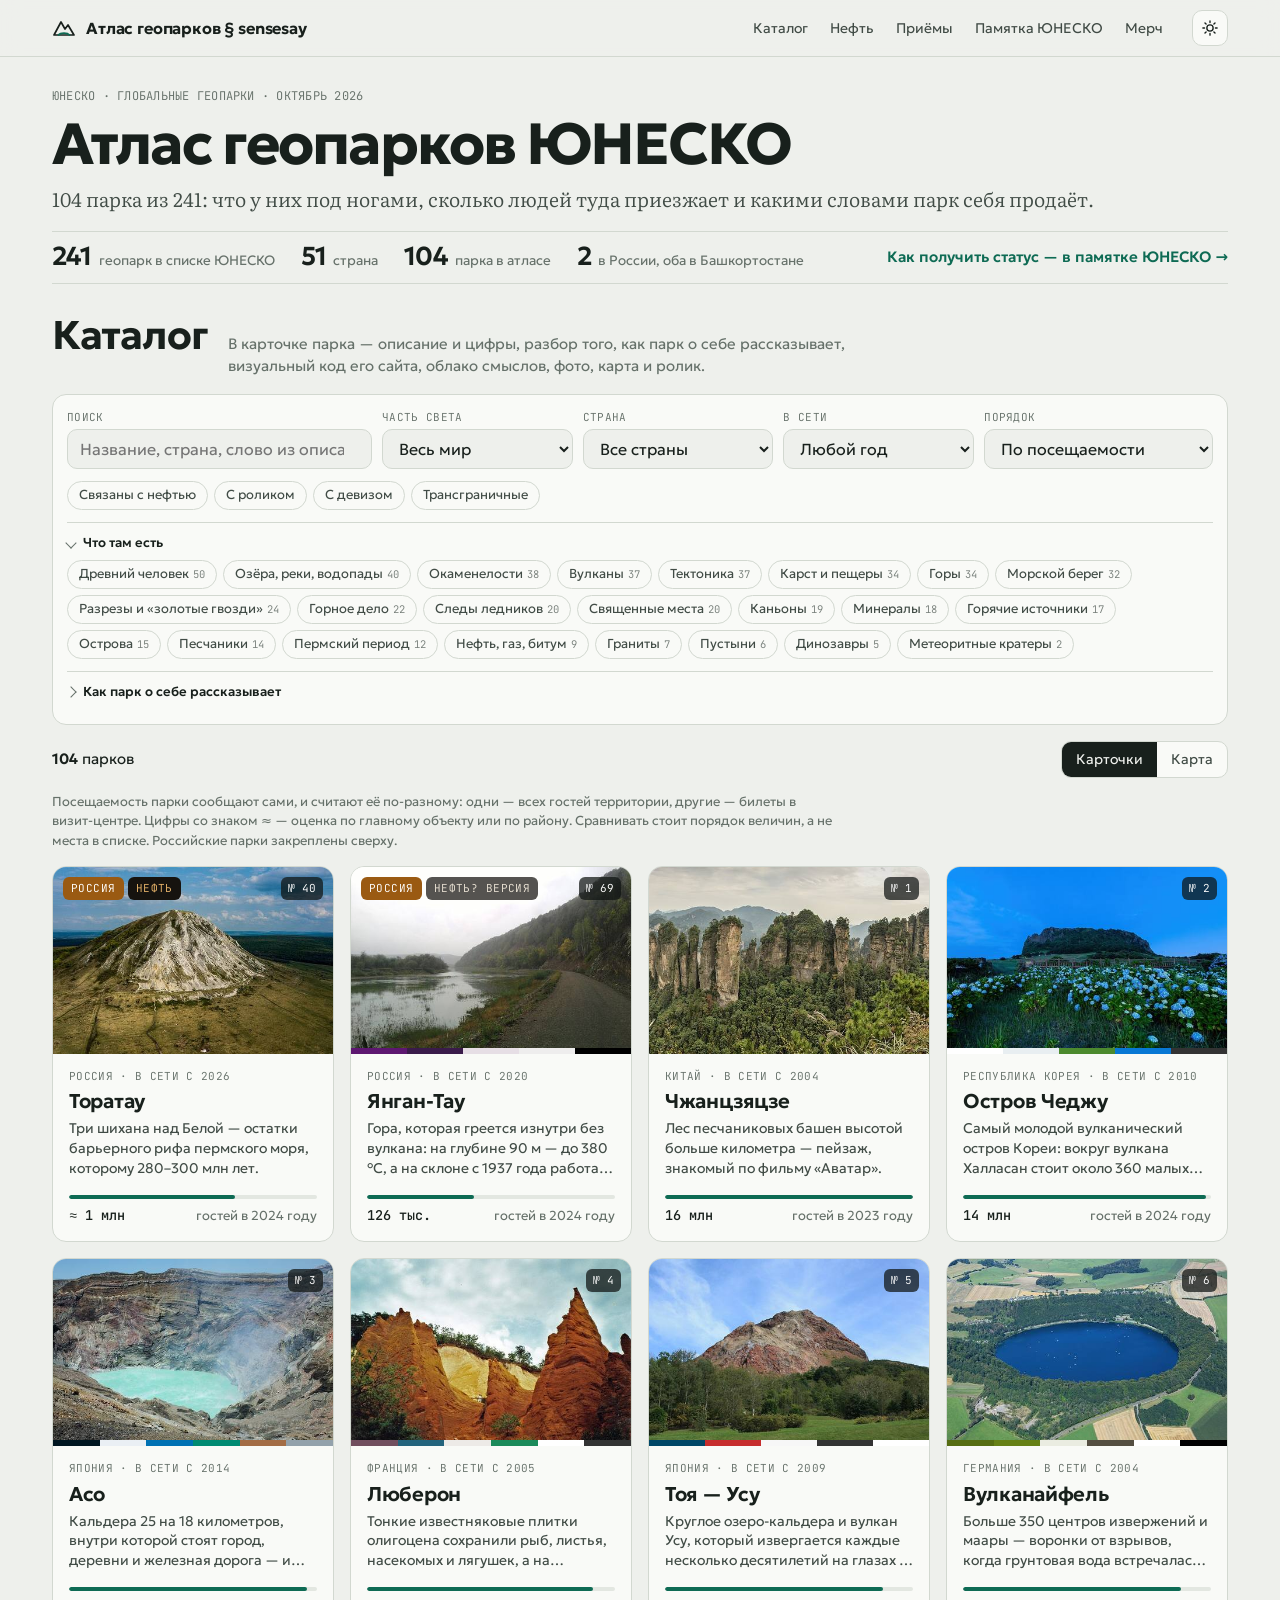
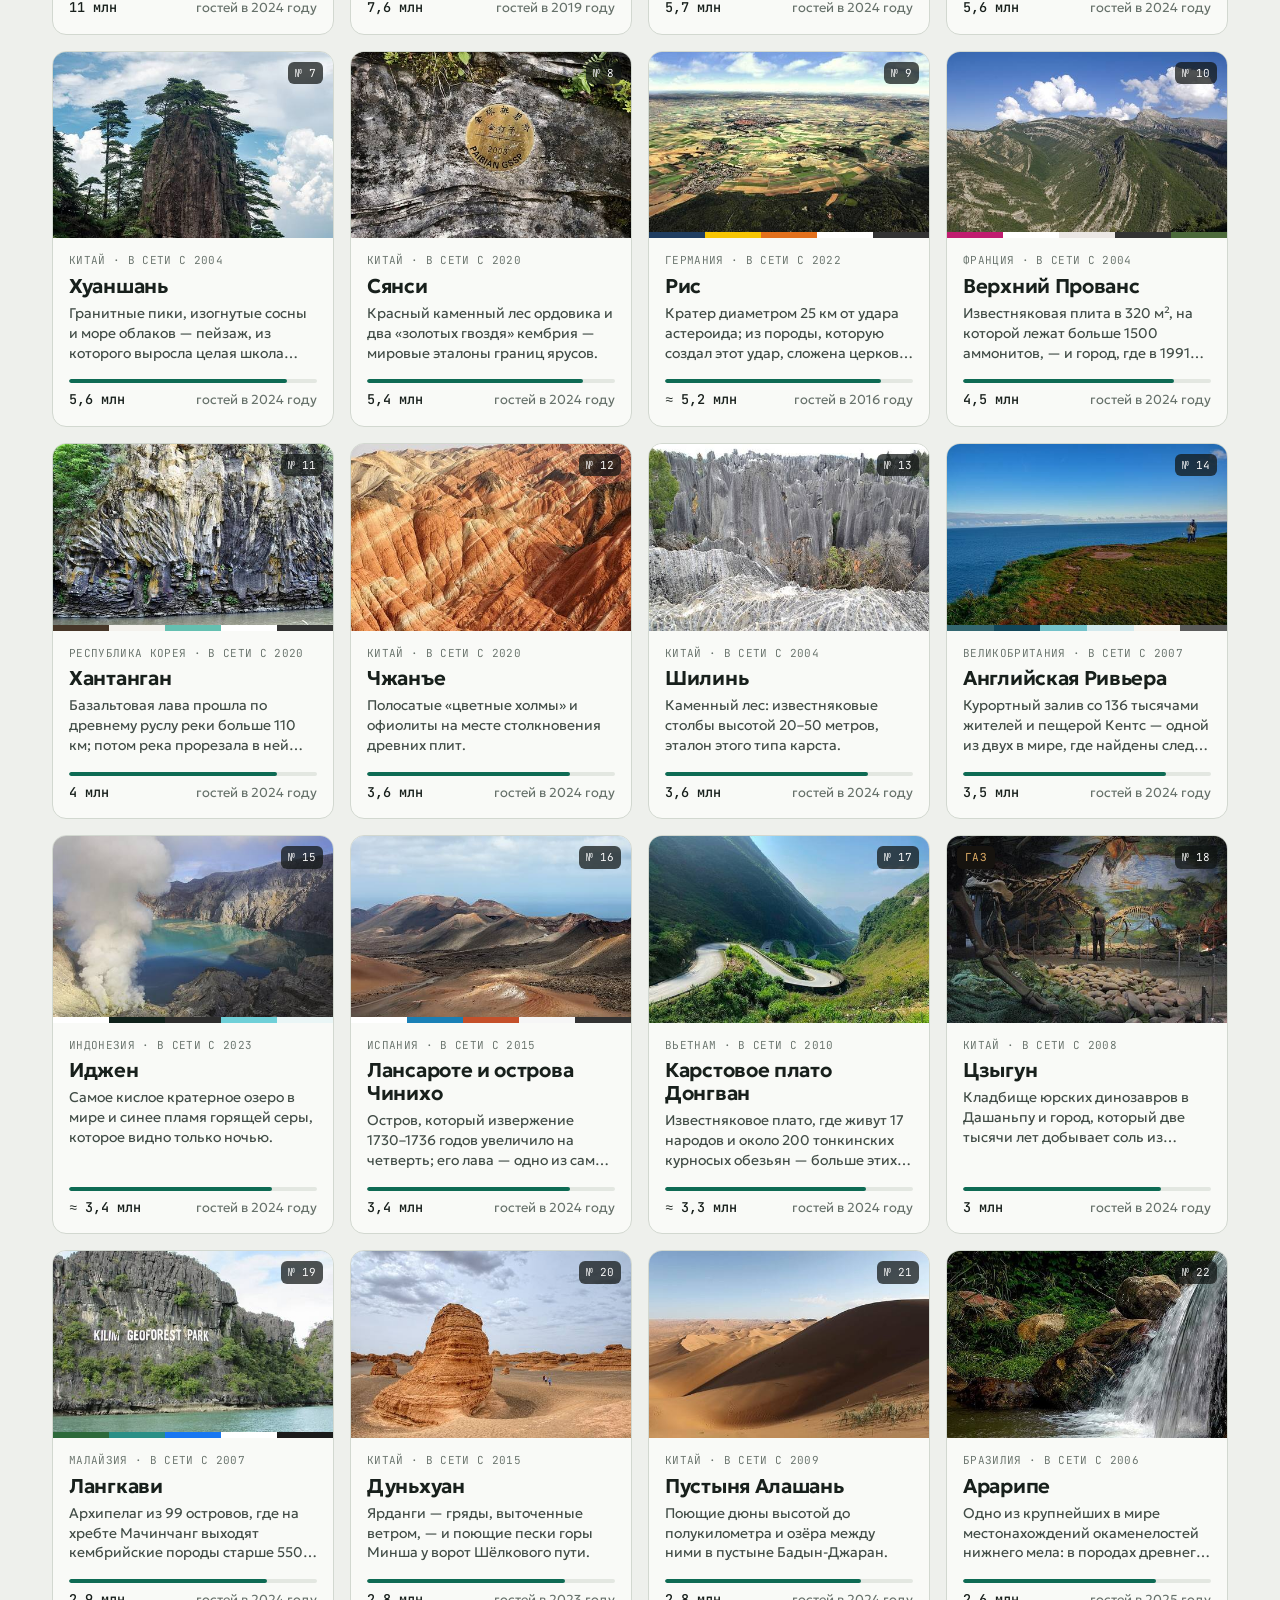
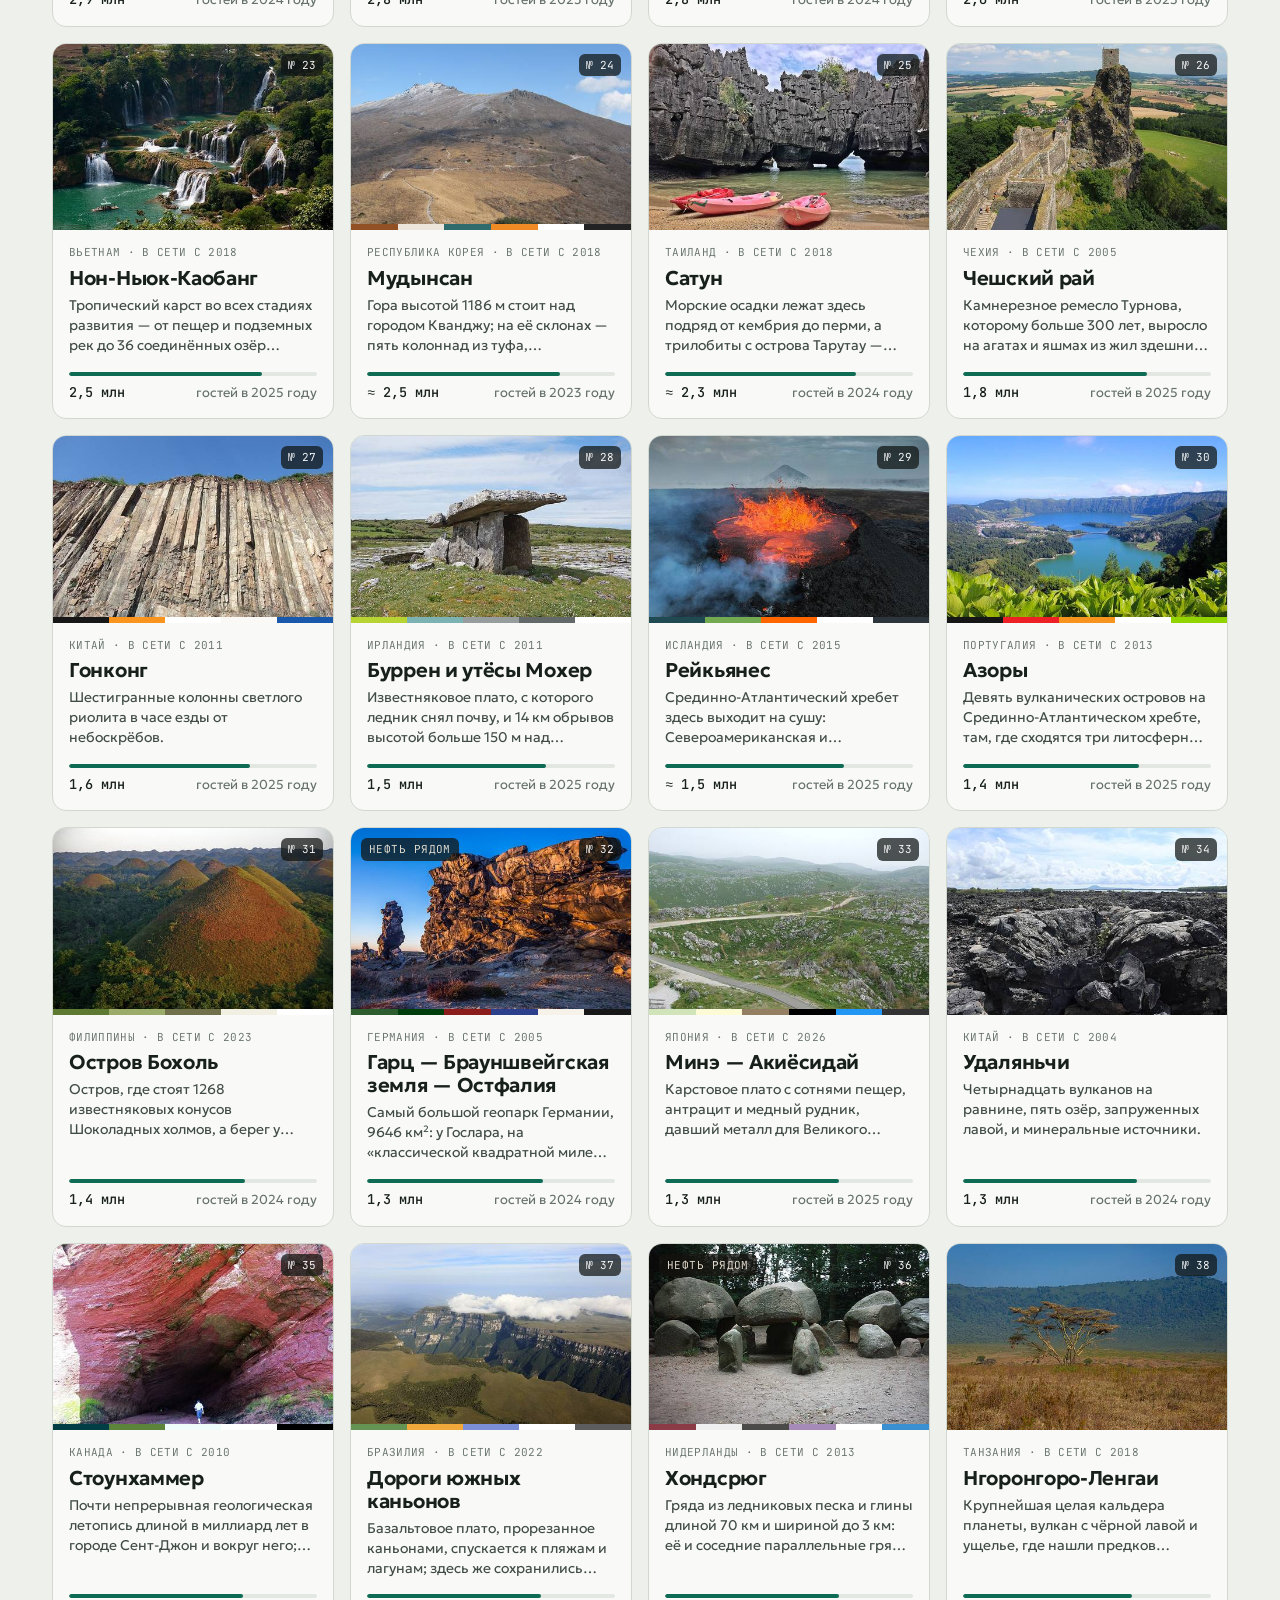
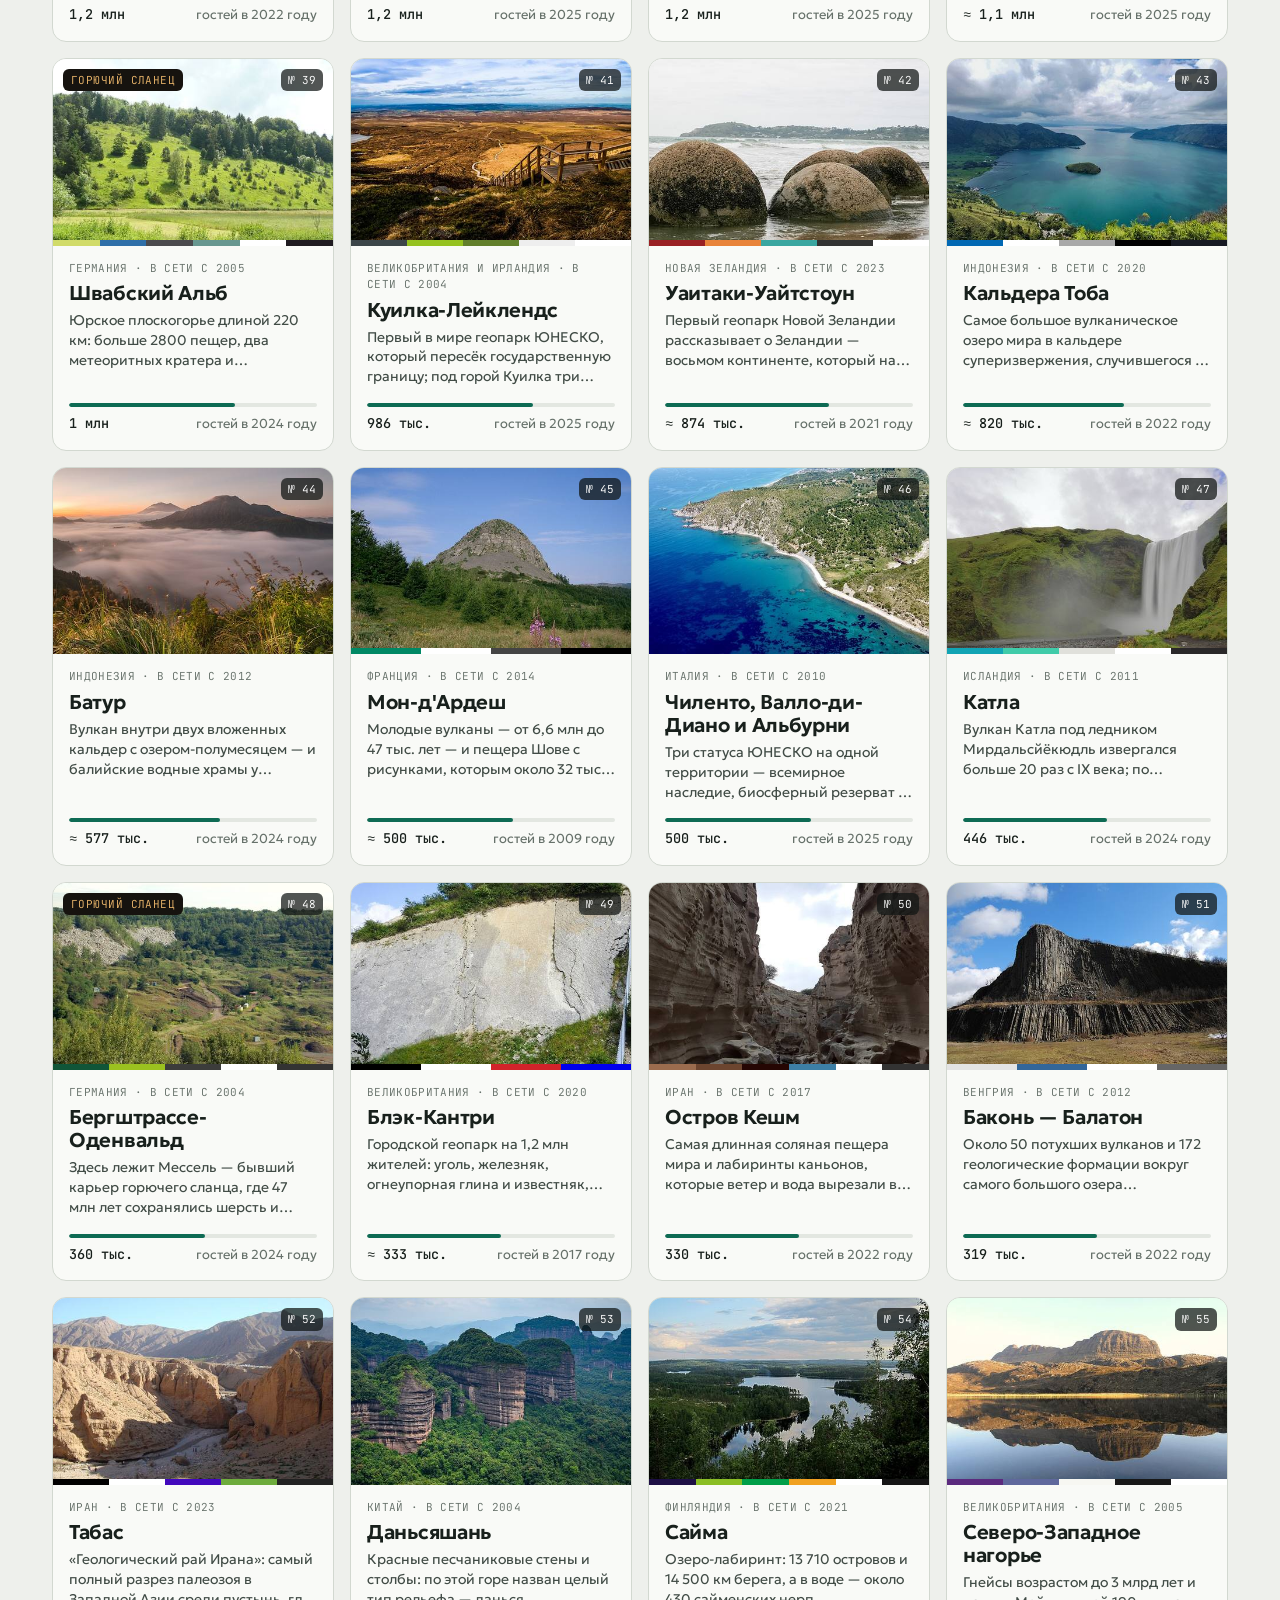
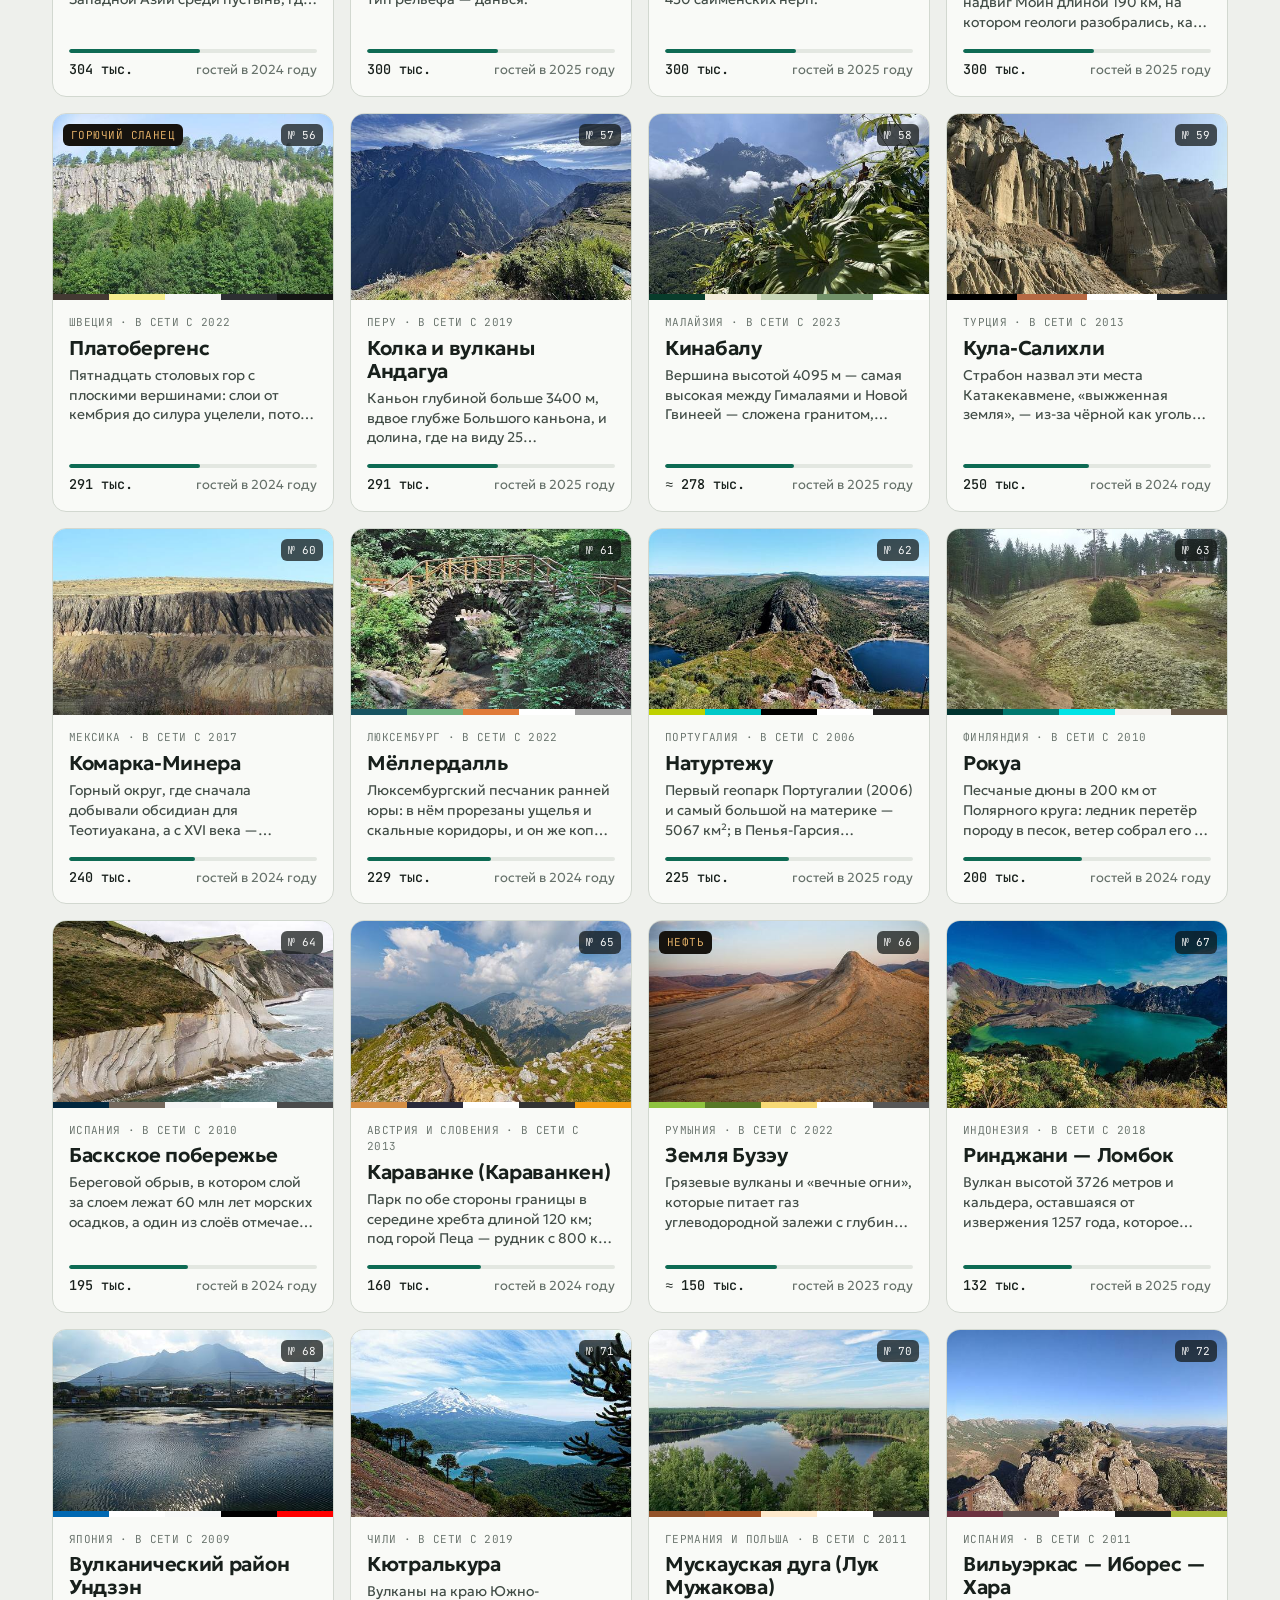
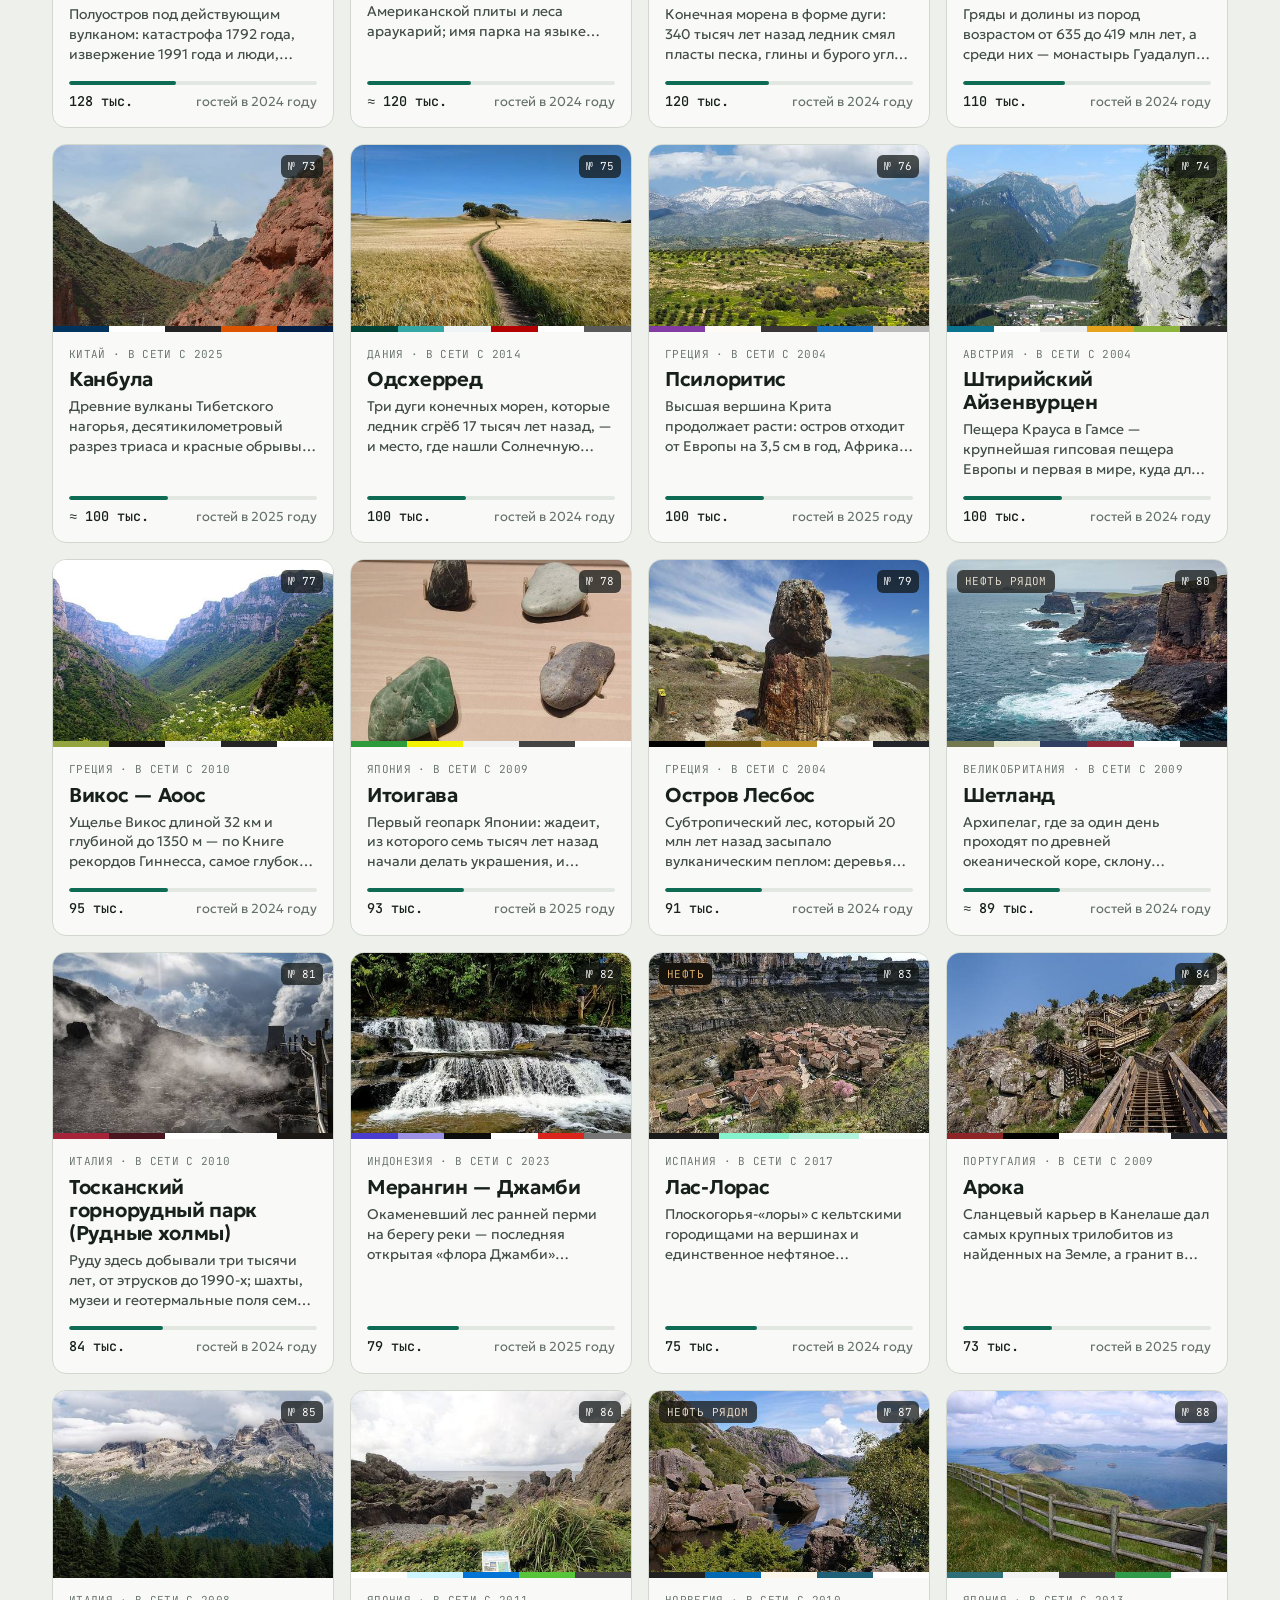
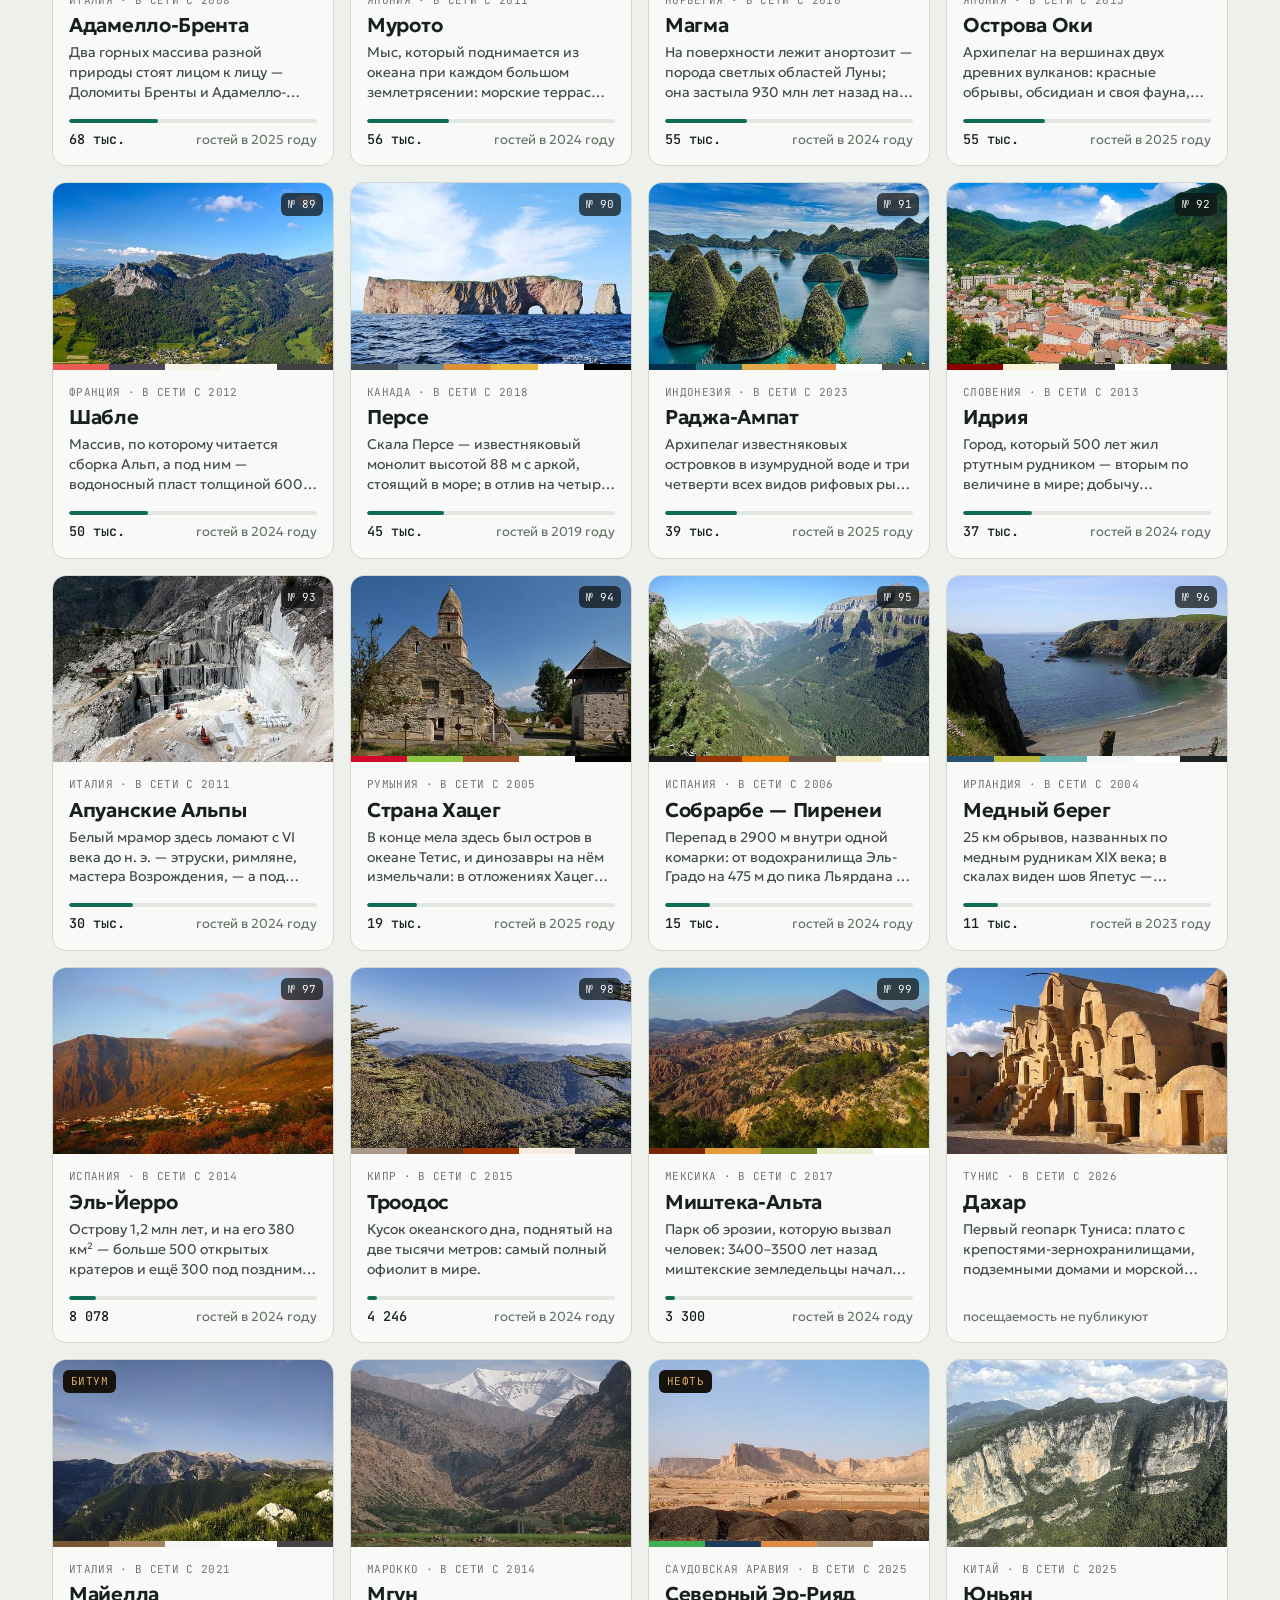
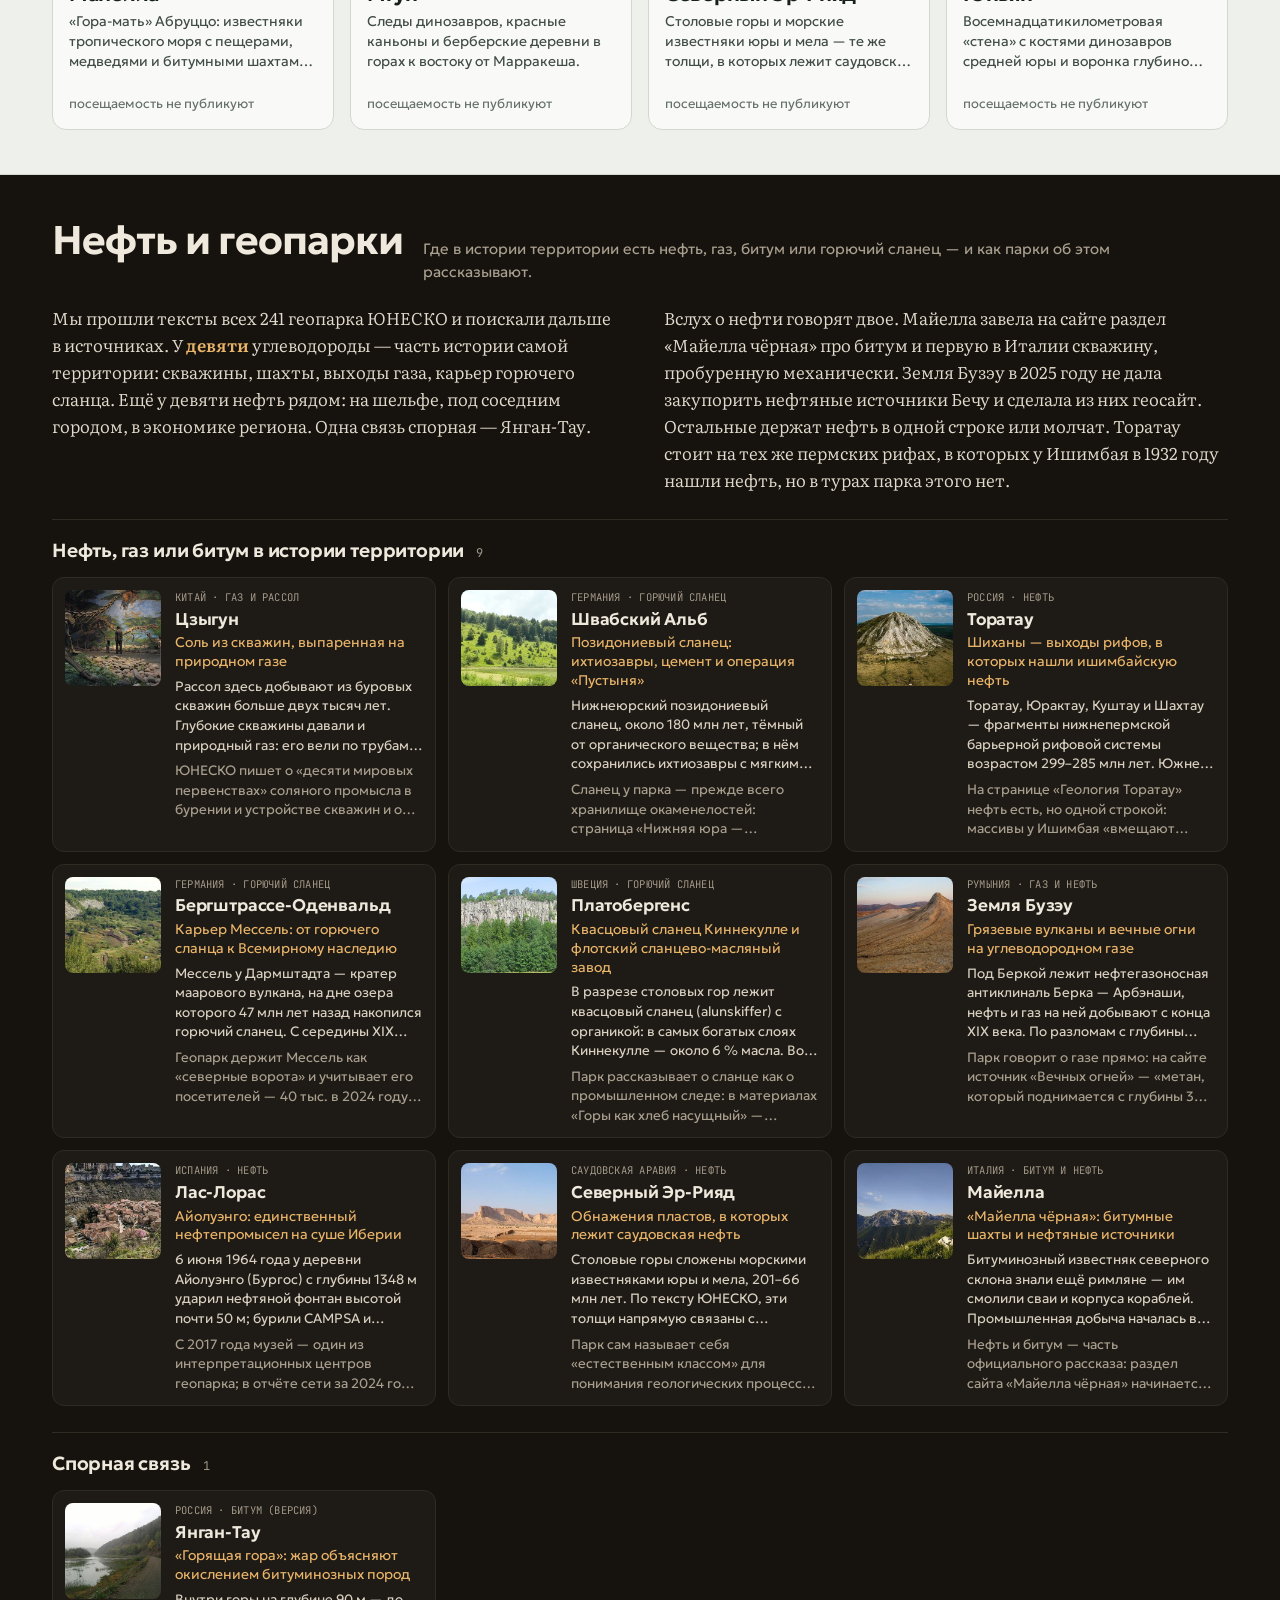
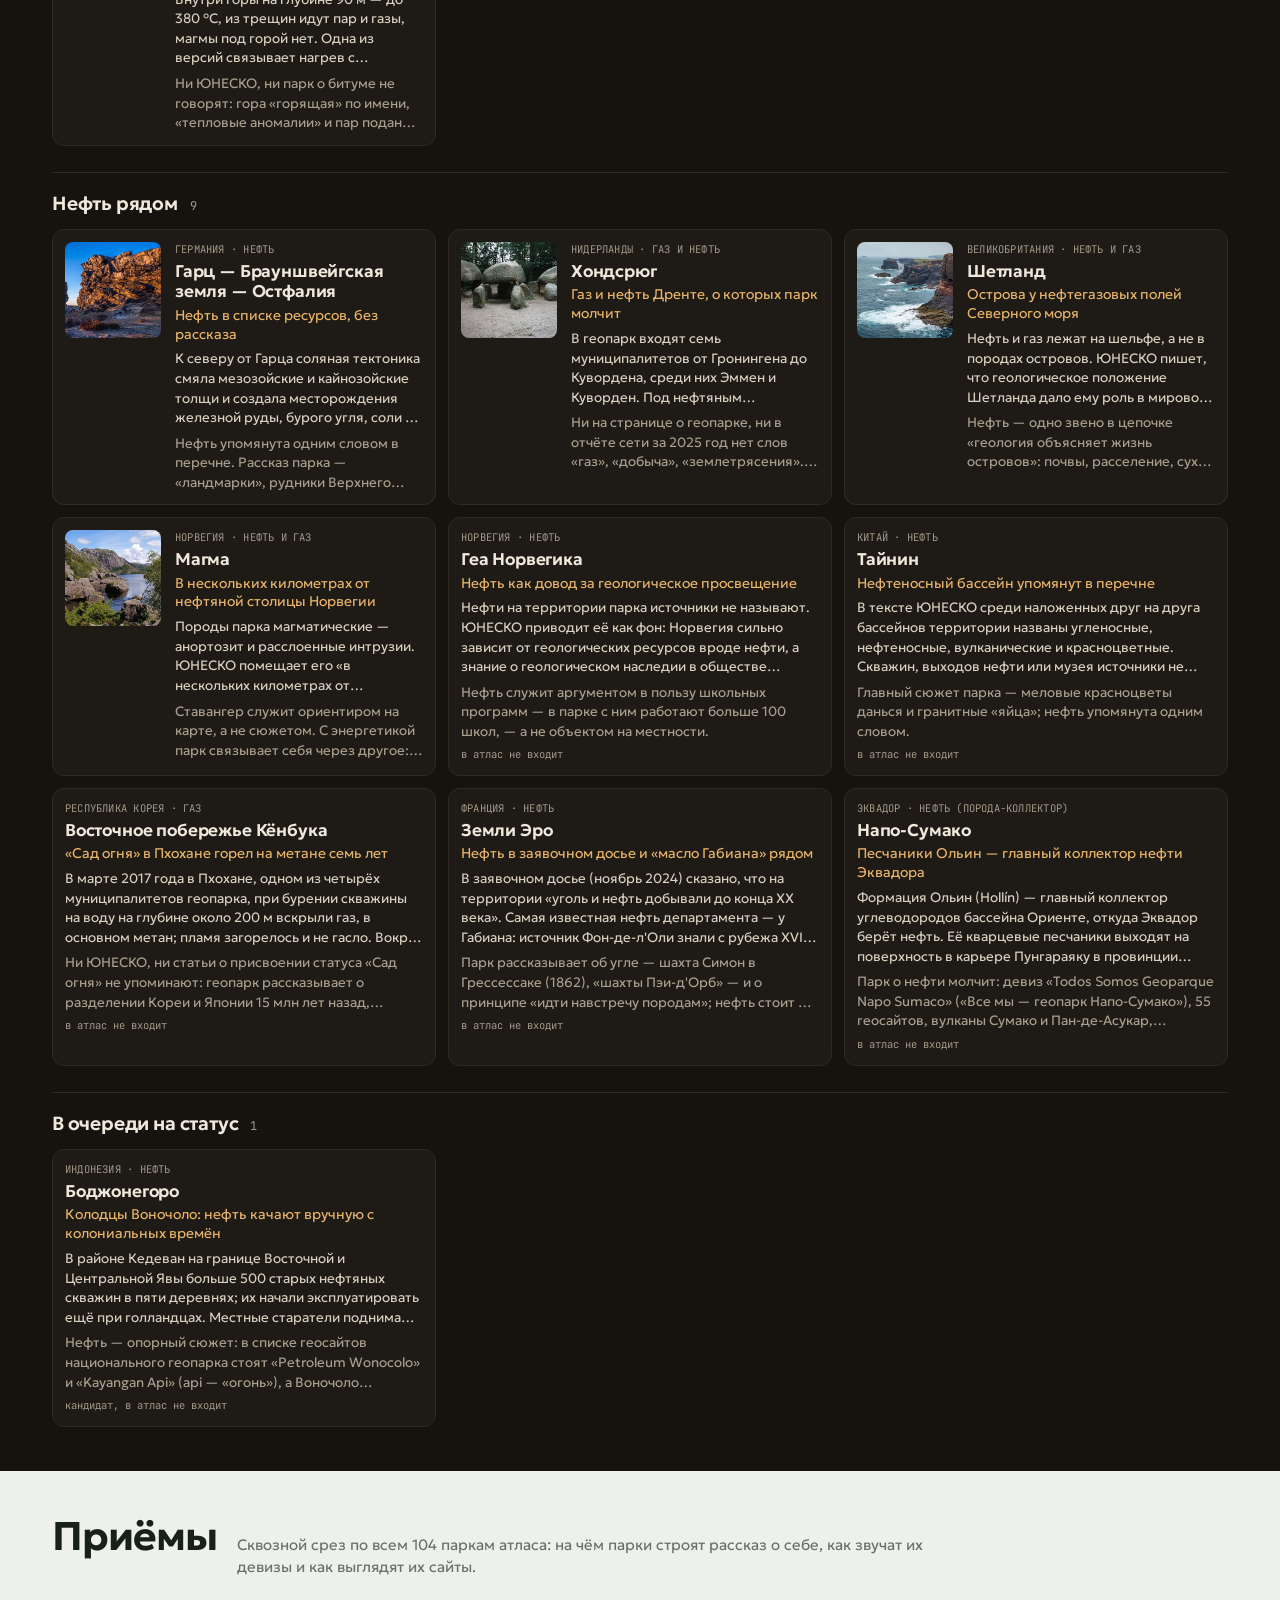
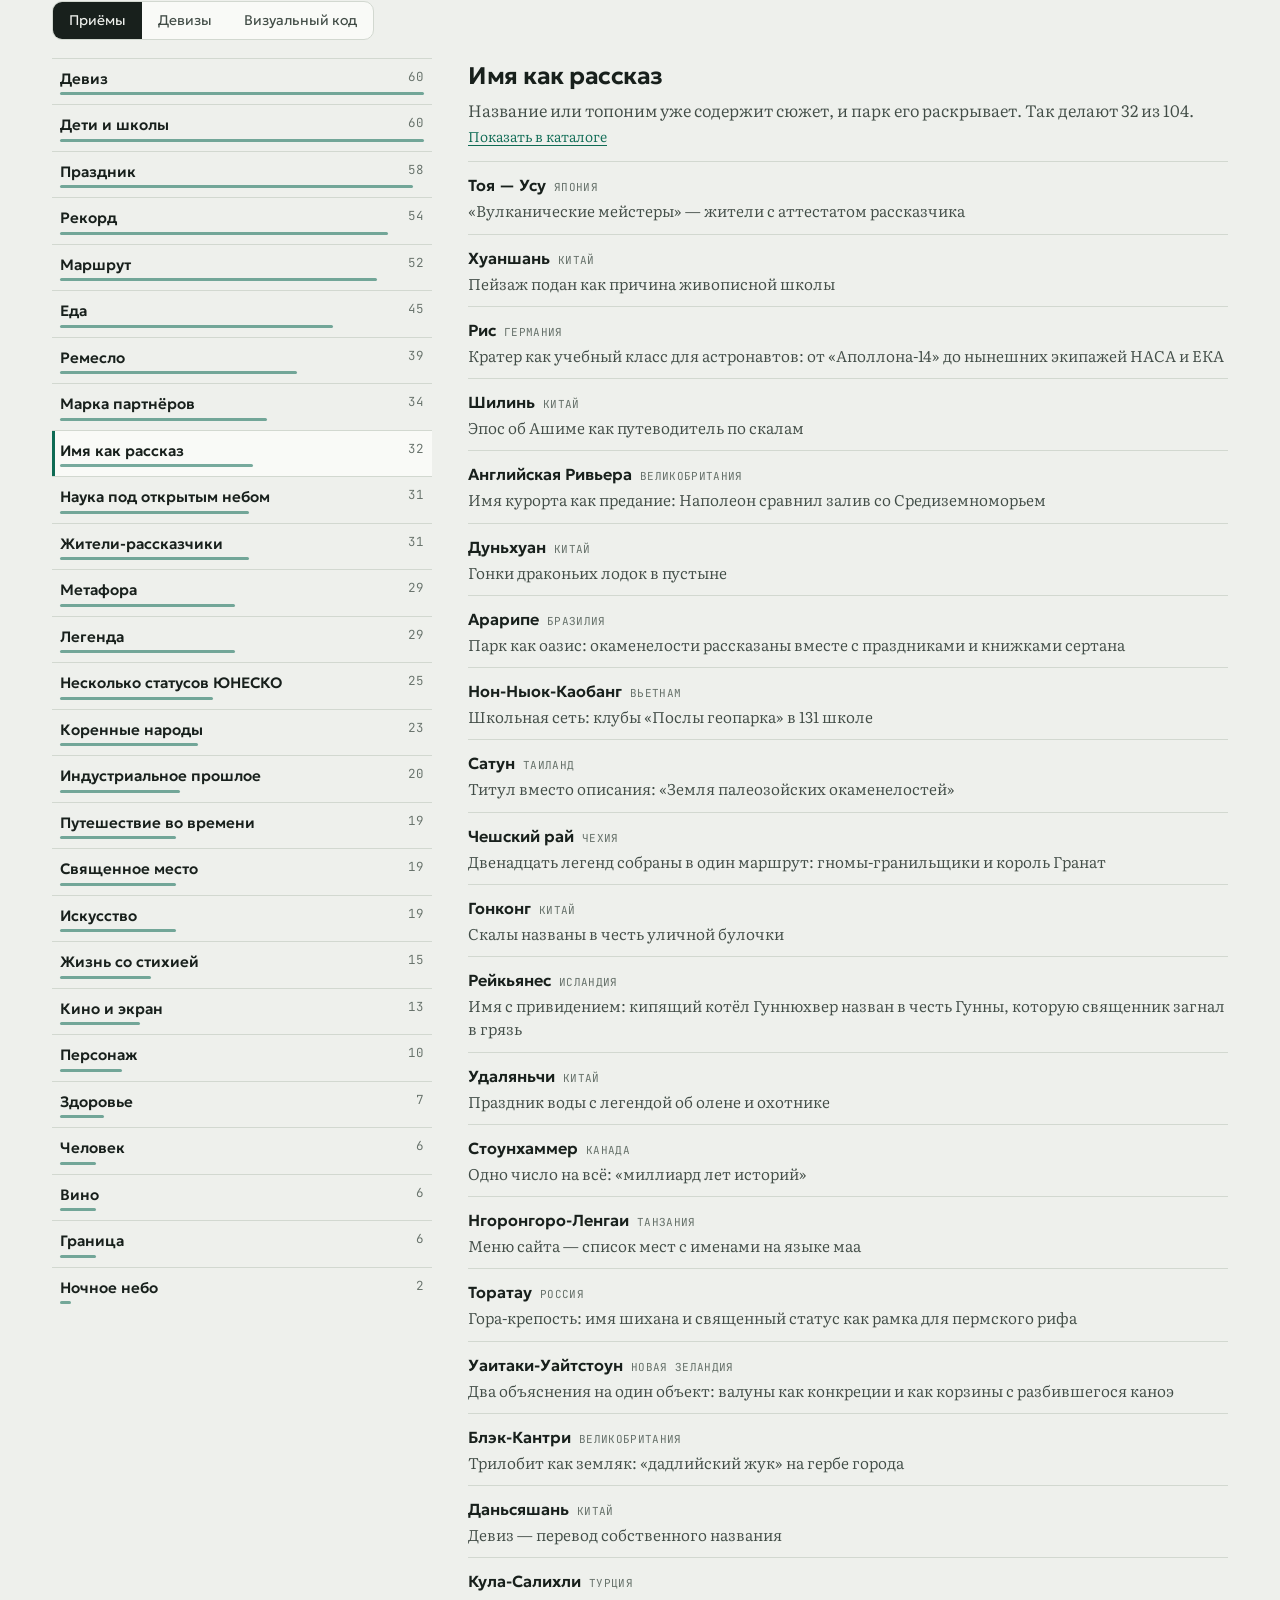
==== commit c008bff8: "Add files via upload" ====
--- a/index.html
+++ b/index.html
@@ -22,7 +22,7 @@
 <link rel="icon" href="favicon.svg" type="image/svg+xml">
 <link rel="preload" href="fonts/geologica-cyrillic-wght-normal.woff2" as="font" type="font/woff2" crossorigin>
 <link rel="stylesheet" href="fonts/fonts.css">
-<link rel="stylesheet" href="assets/atlas.css?v=2dbed4d6">
+<link rel="stylesheet" href="assets/atlas.css?v=0e66ae5a">
 <script>try{var t=localStorage.getItem('atlas-theme');if(t)document.documentElement.setAttribute('data-theme',t)}catch(e){}</script>
 </head>
 <body>
@@ -32,7 +32,7 @@
       <svg width="24" height="24" viewBox="0 0 24 24" fill="none" aria-hidden="true"><path d="M2 19 9 6l4 7 3-4 6 10H2Z" stroke="currentColor" stroke-width="1.7" stroke-linejoin="round"/><path d="M6.5 19c2-2.5 9-2.5 11 0" stroke="var(--accent)" stroke-width="1.7" stroke-linecap="round"/></svg>
       <span>Атлас геопарков § sensesay</span>
     </a>
-    <nav class="nav" aria-label="Разделы"><a href="#catalog">Каталог</a><a href="#oil">Нефть</a><a href="#devices">Приёмы</a><a href="pamyatka/">Памятка ЮНЕСКО</a></nav>
+    <nav class="nav" aria-label="Разделы"><a href="#catalog">Каталог</a><a href="#oil">Нефть</a><a href="#devices">Приёмы</a><a href="pamyatka/">Памятка ЮНЕСКО</a><a href="merch/">Мерч</a></nav>
     <button class="icon-btn" id="themeBtn" aria-label="Сменить тему">
       <svg width="18" height="18" viewBox="0 0 24 24" fill="none" stroke="currentColor" stroke-width="1.8" stroke-linecap="round"><circle cx="12" cy="12" r="4.2"/><path d="M12 2.5v2.2M12 19.3v2.2M2.5 12h2.2M19.3 12h2.2M5.3 5.3l1.5 1.5M17.2 17.2l1.5 1.5M5.3 18.7l1.5-1.5M17.2 6.8l1.5-1.5"/></svg>
     </button>
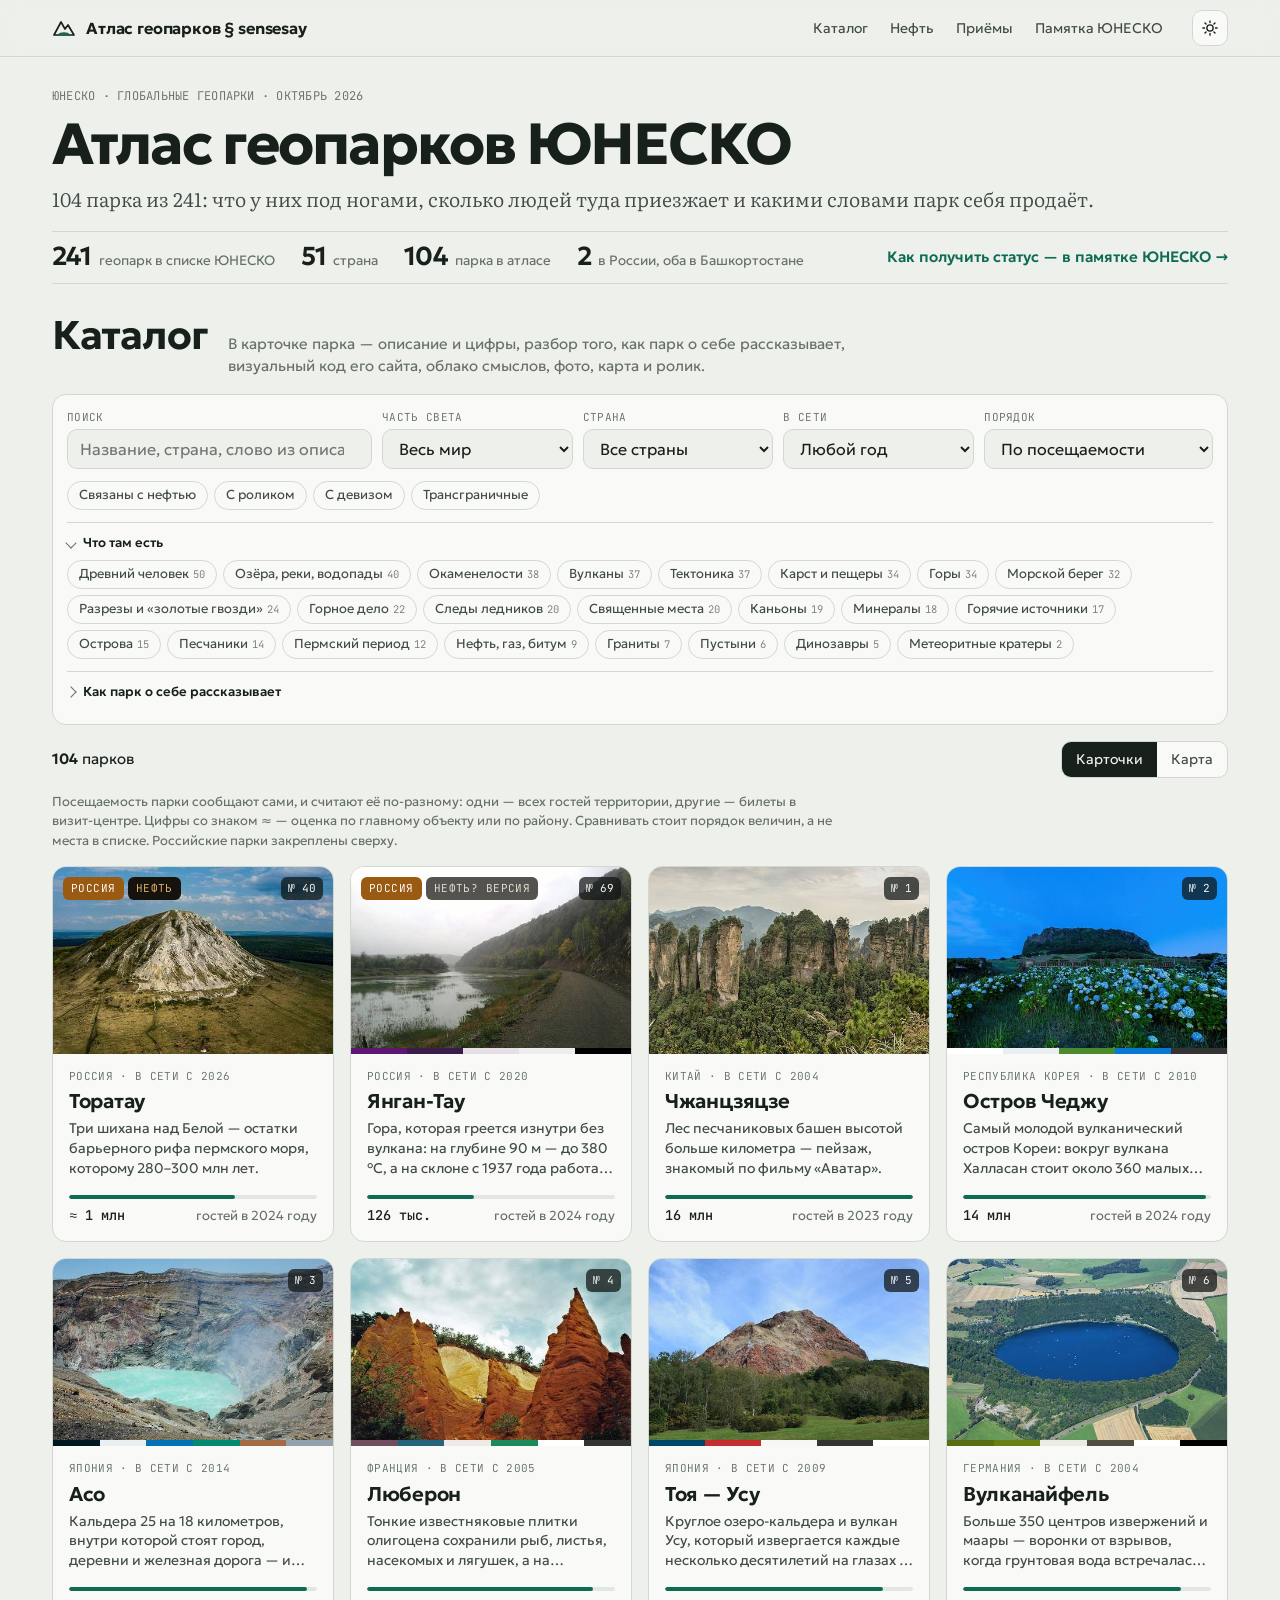
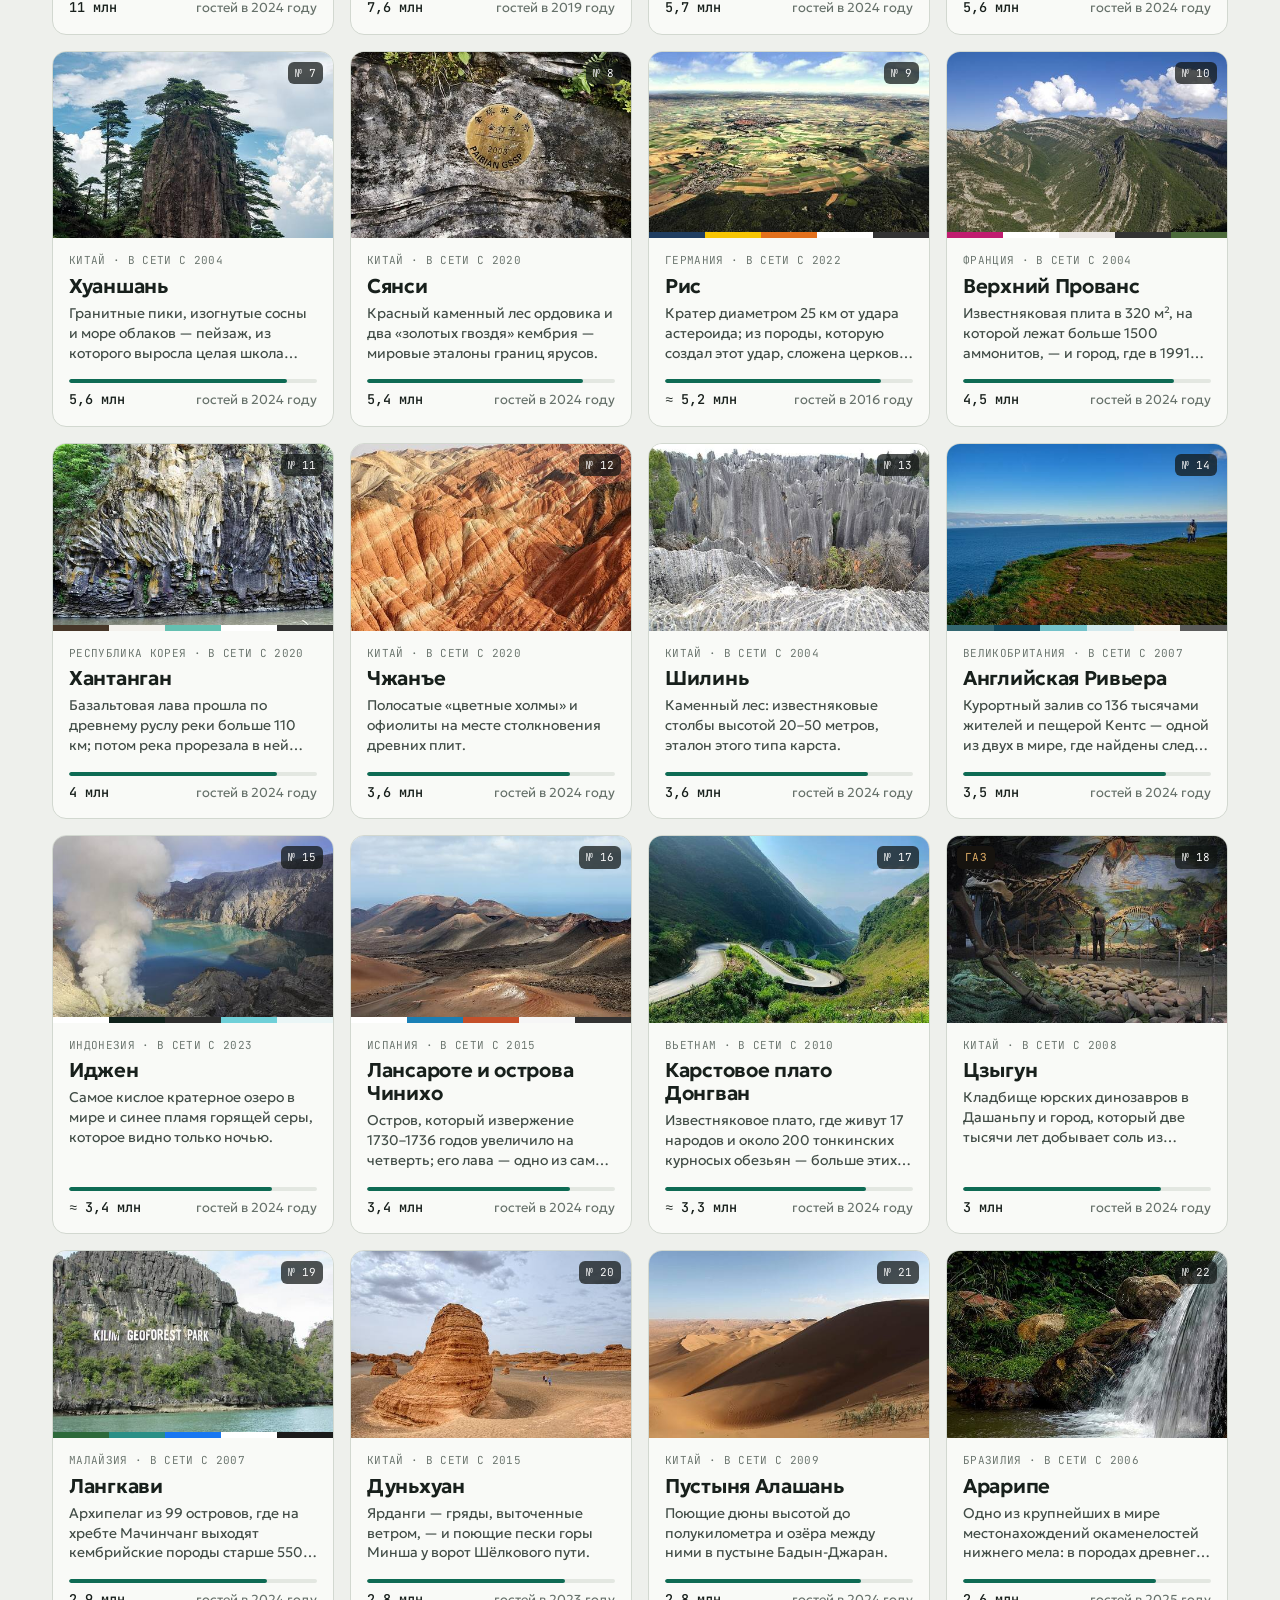
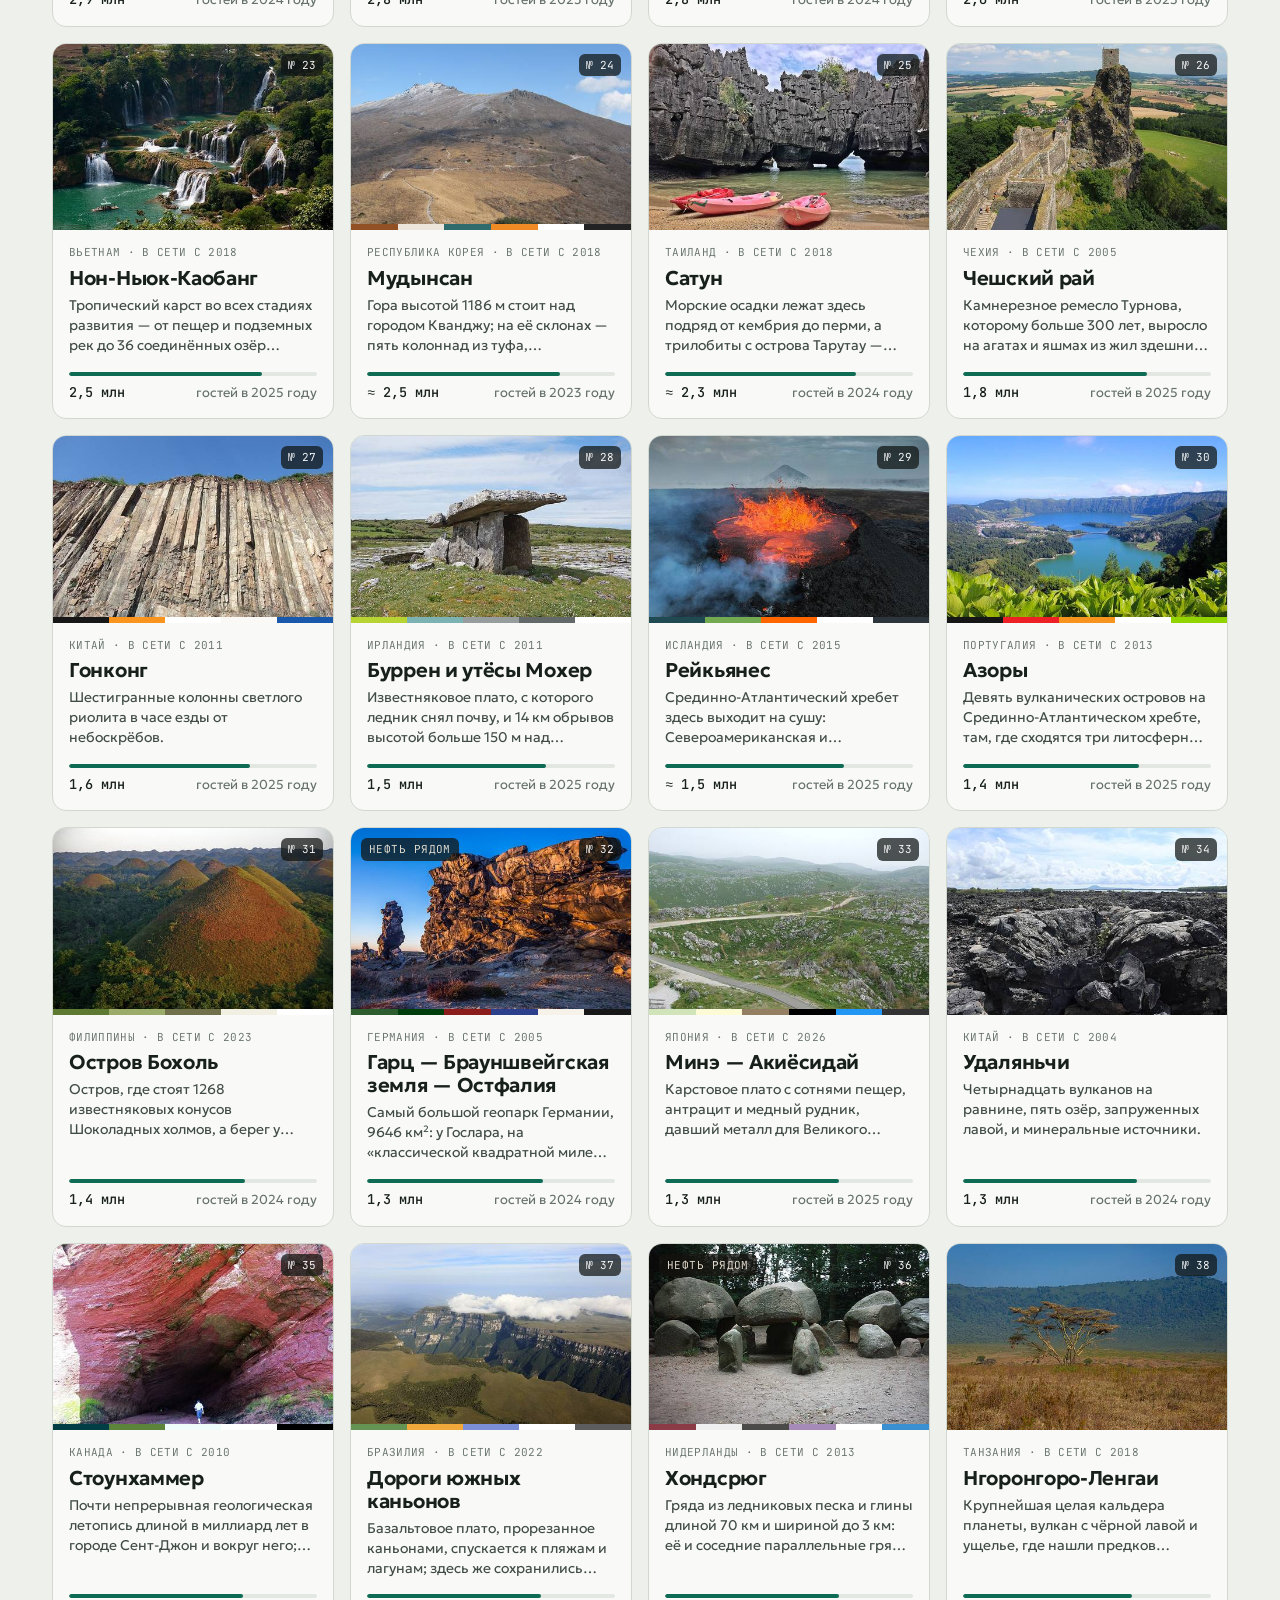
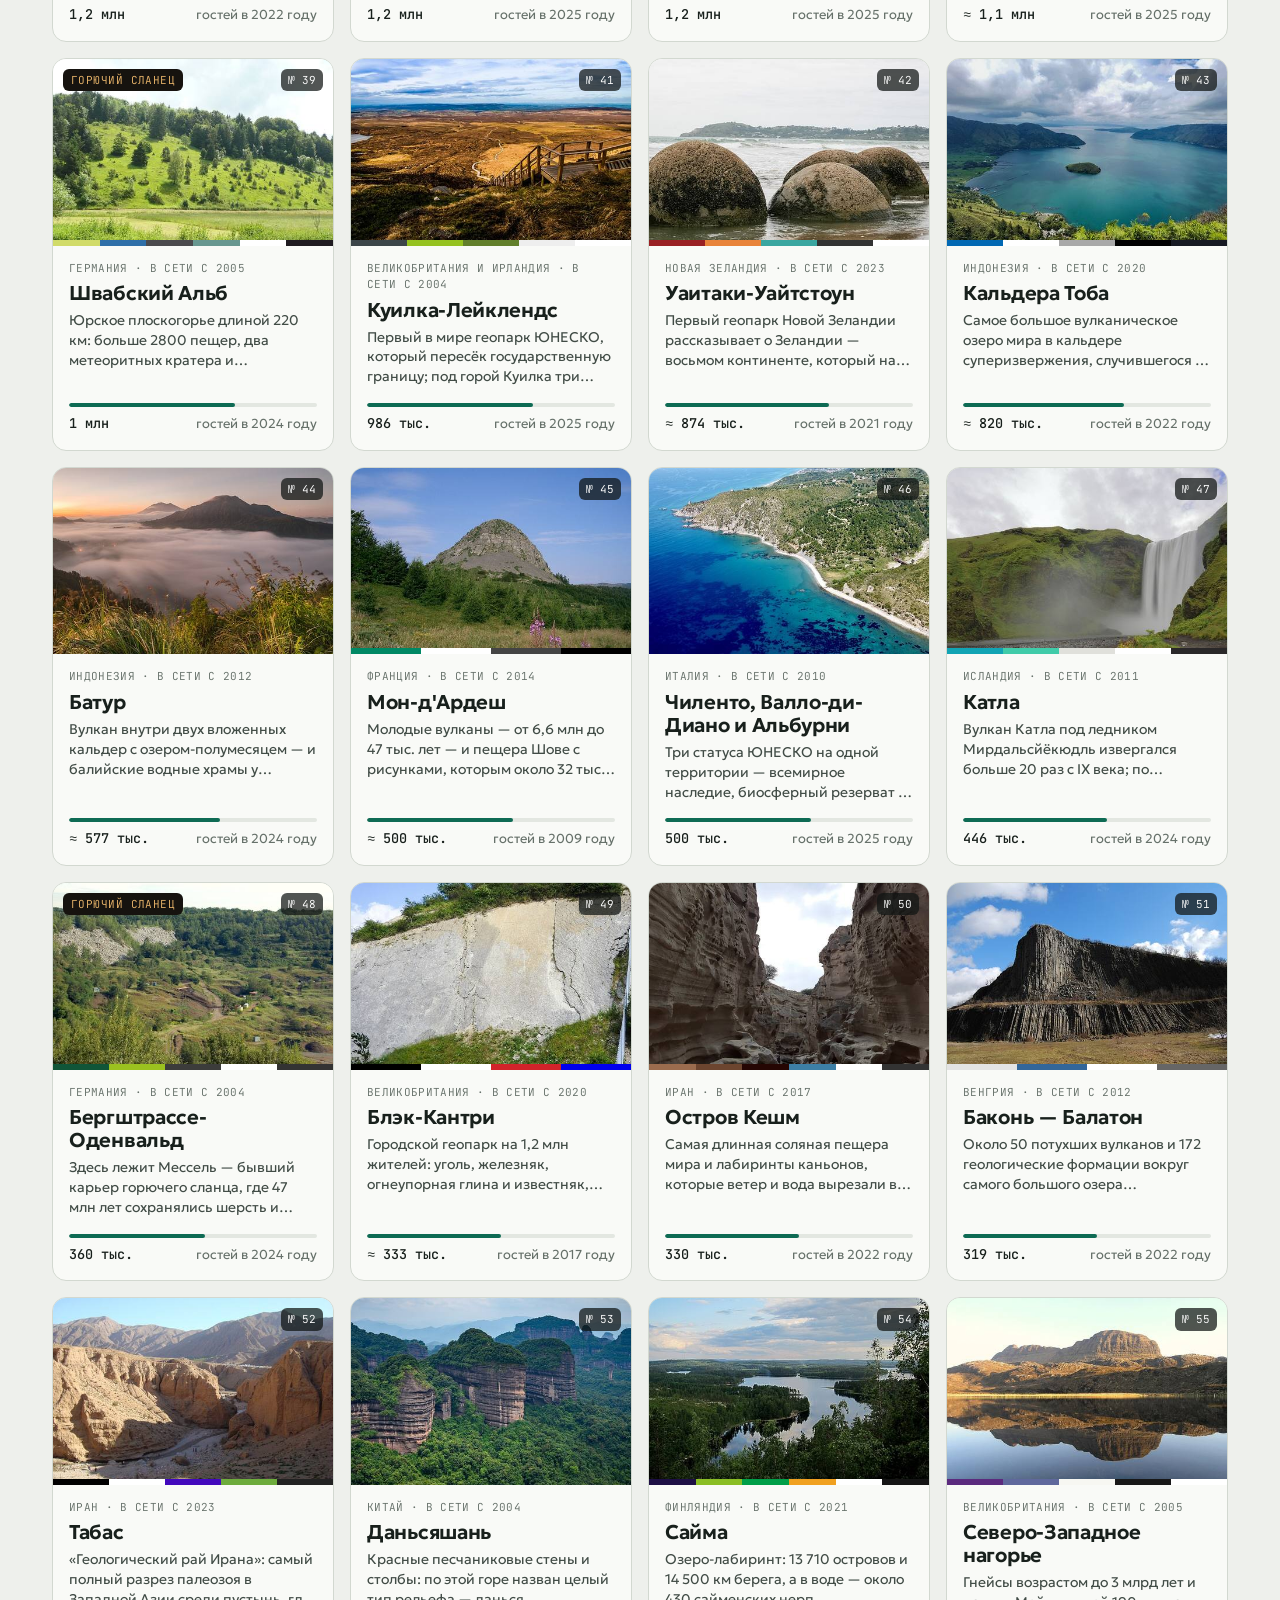
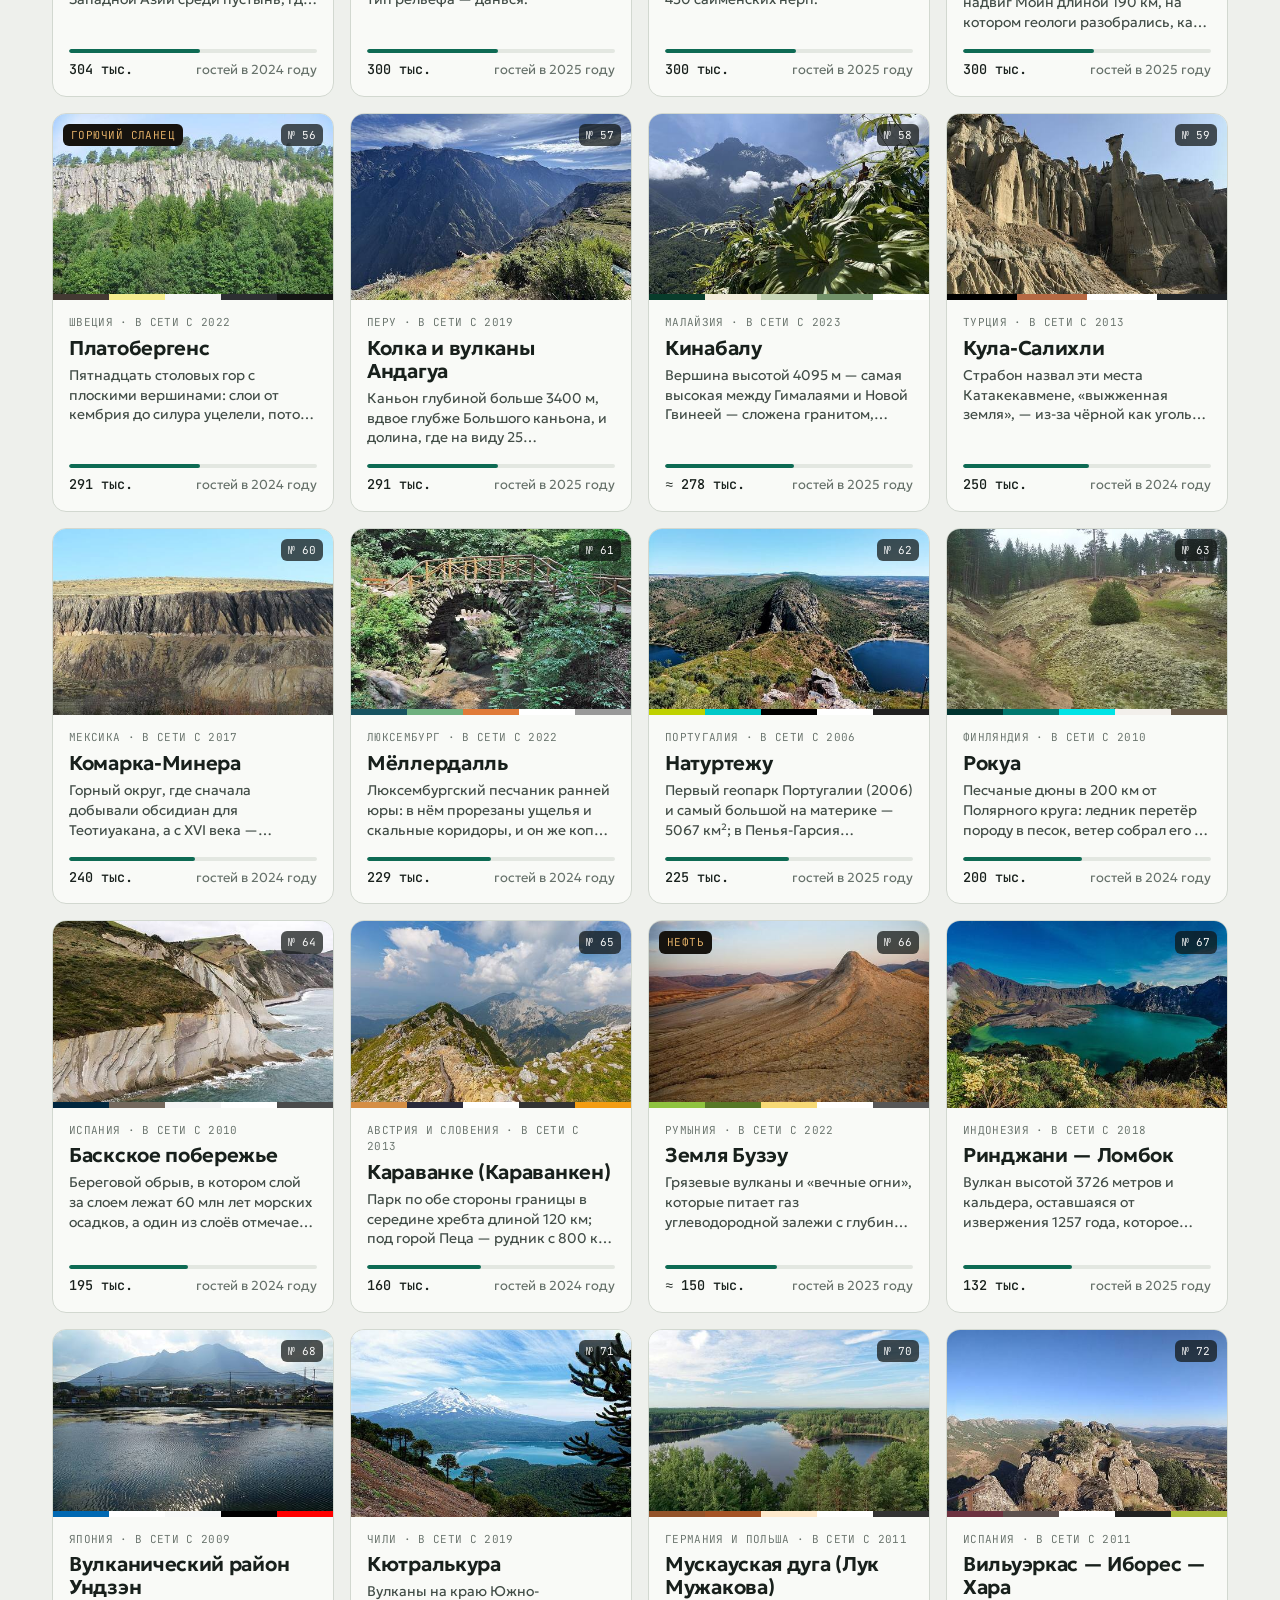
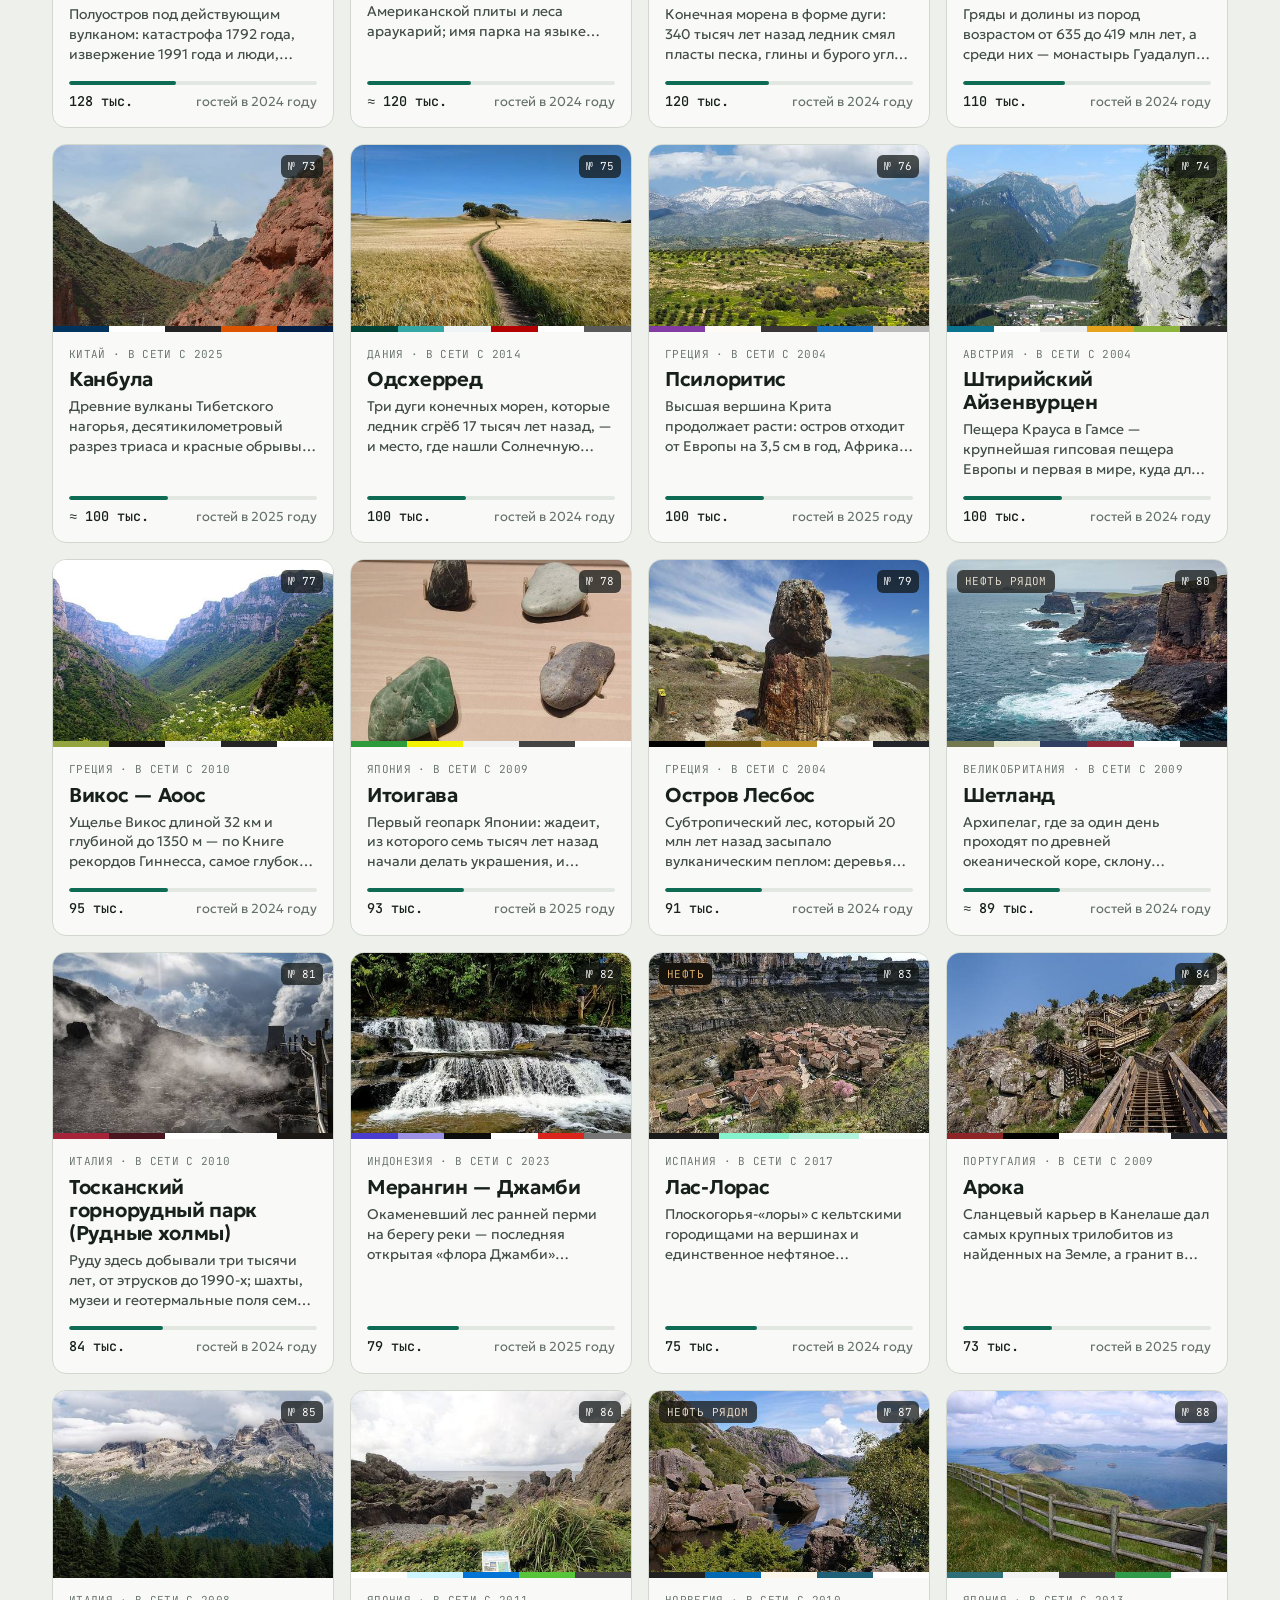
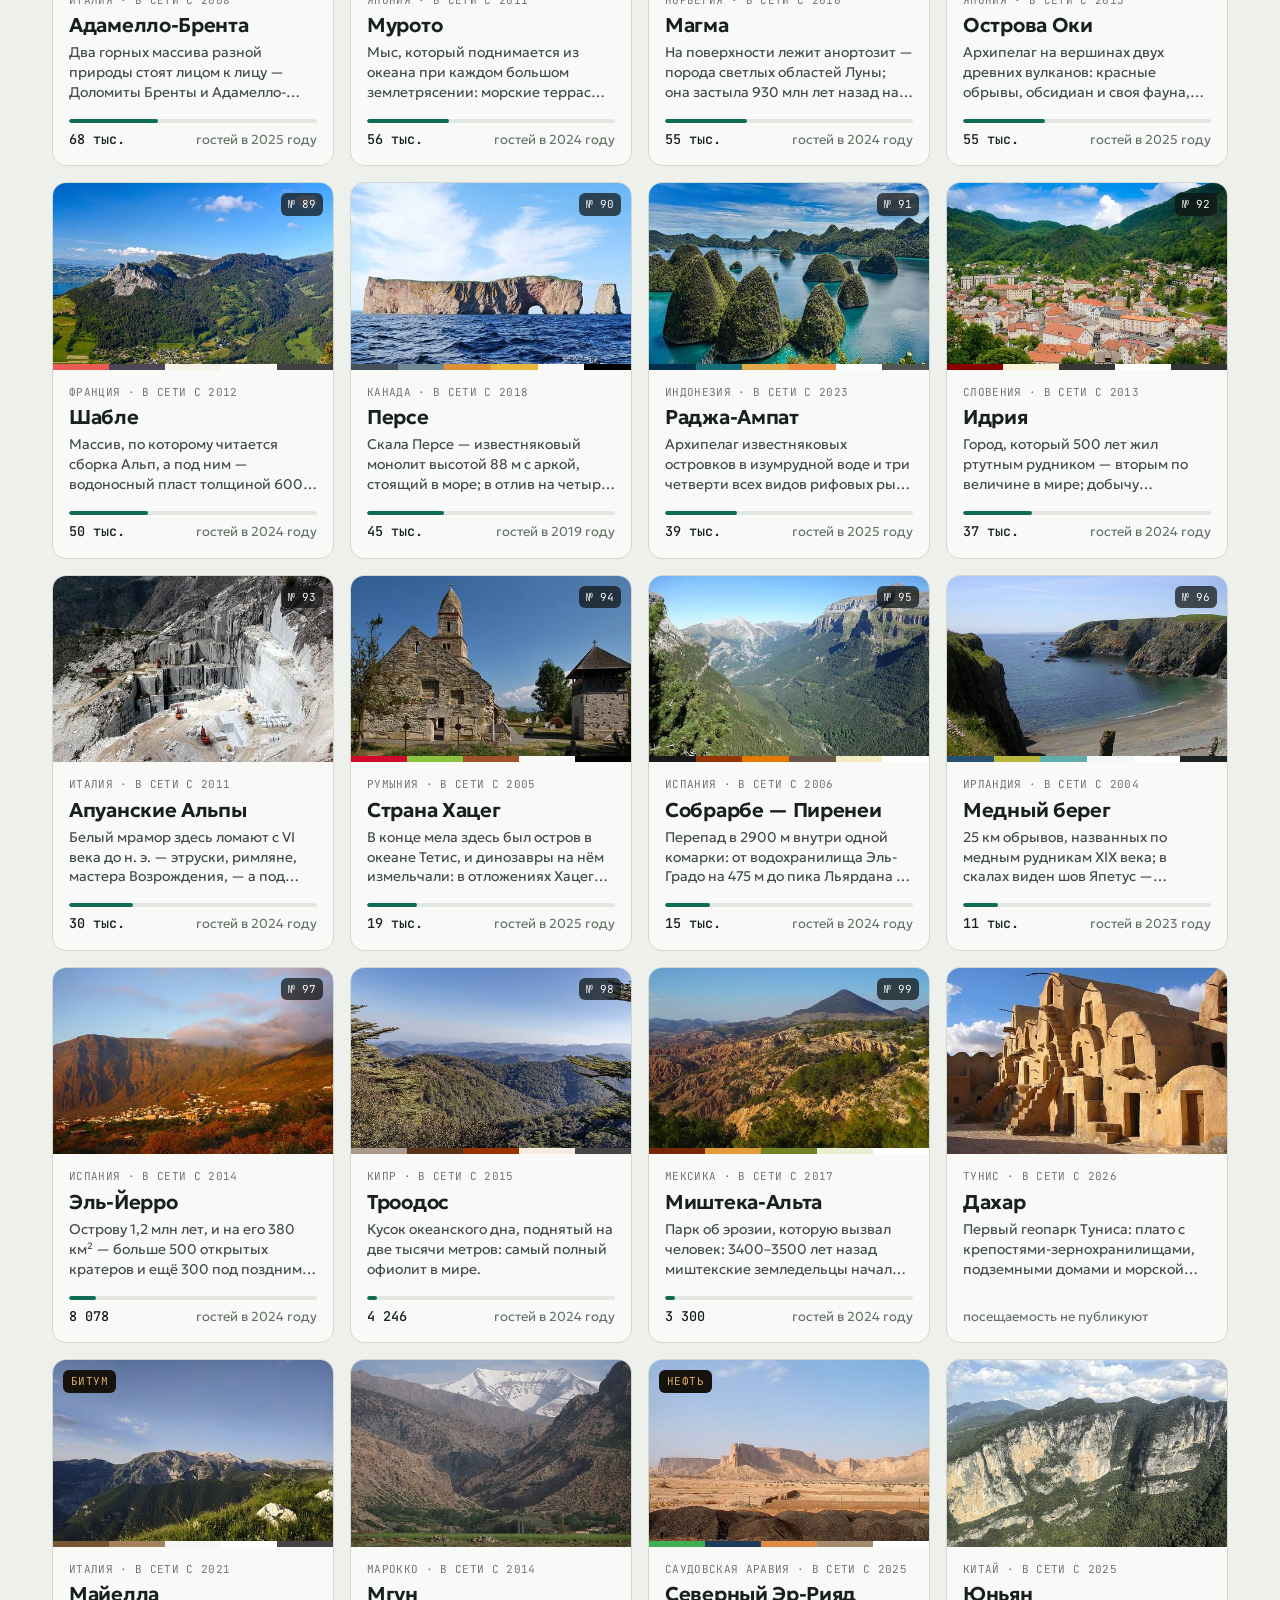
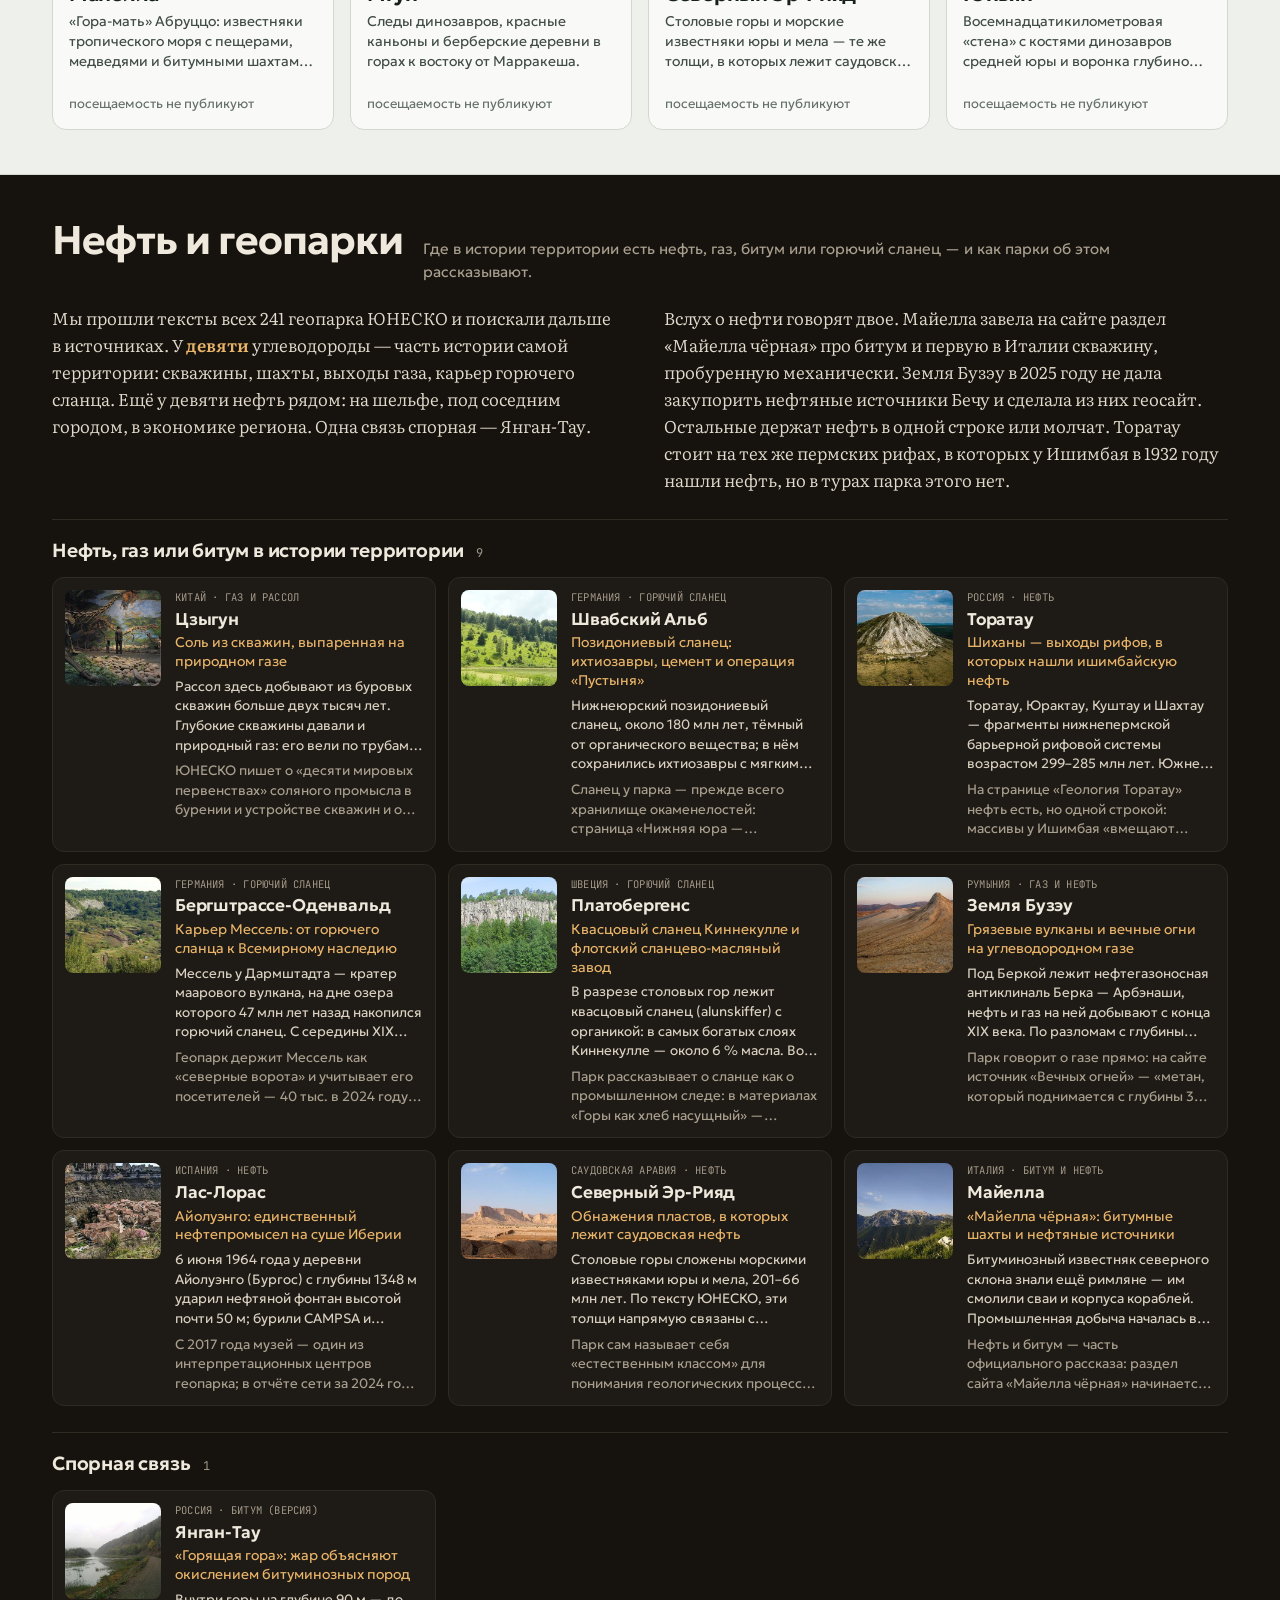
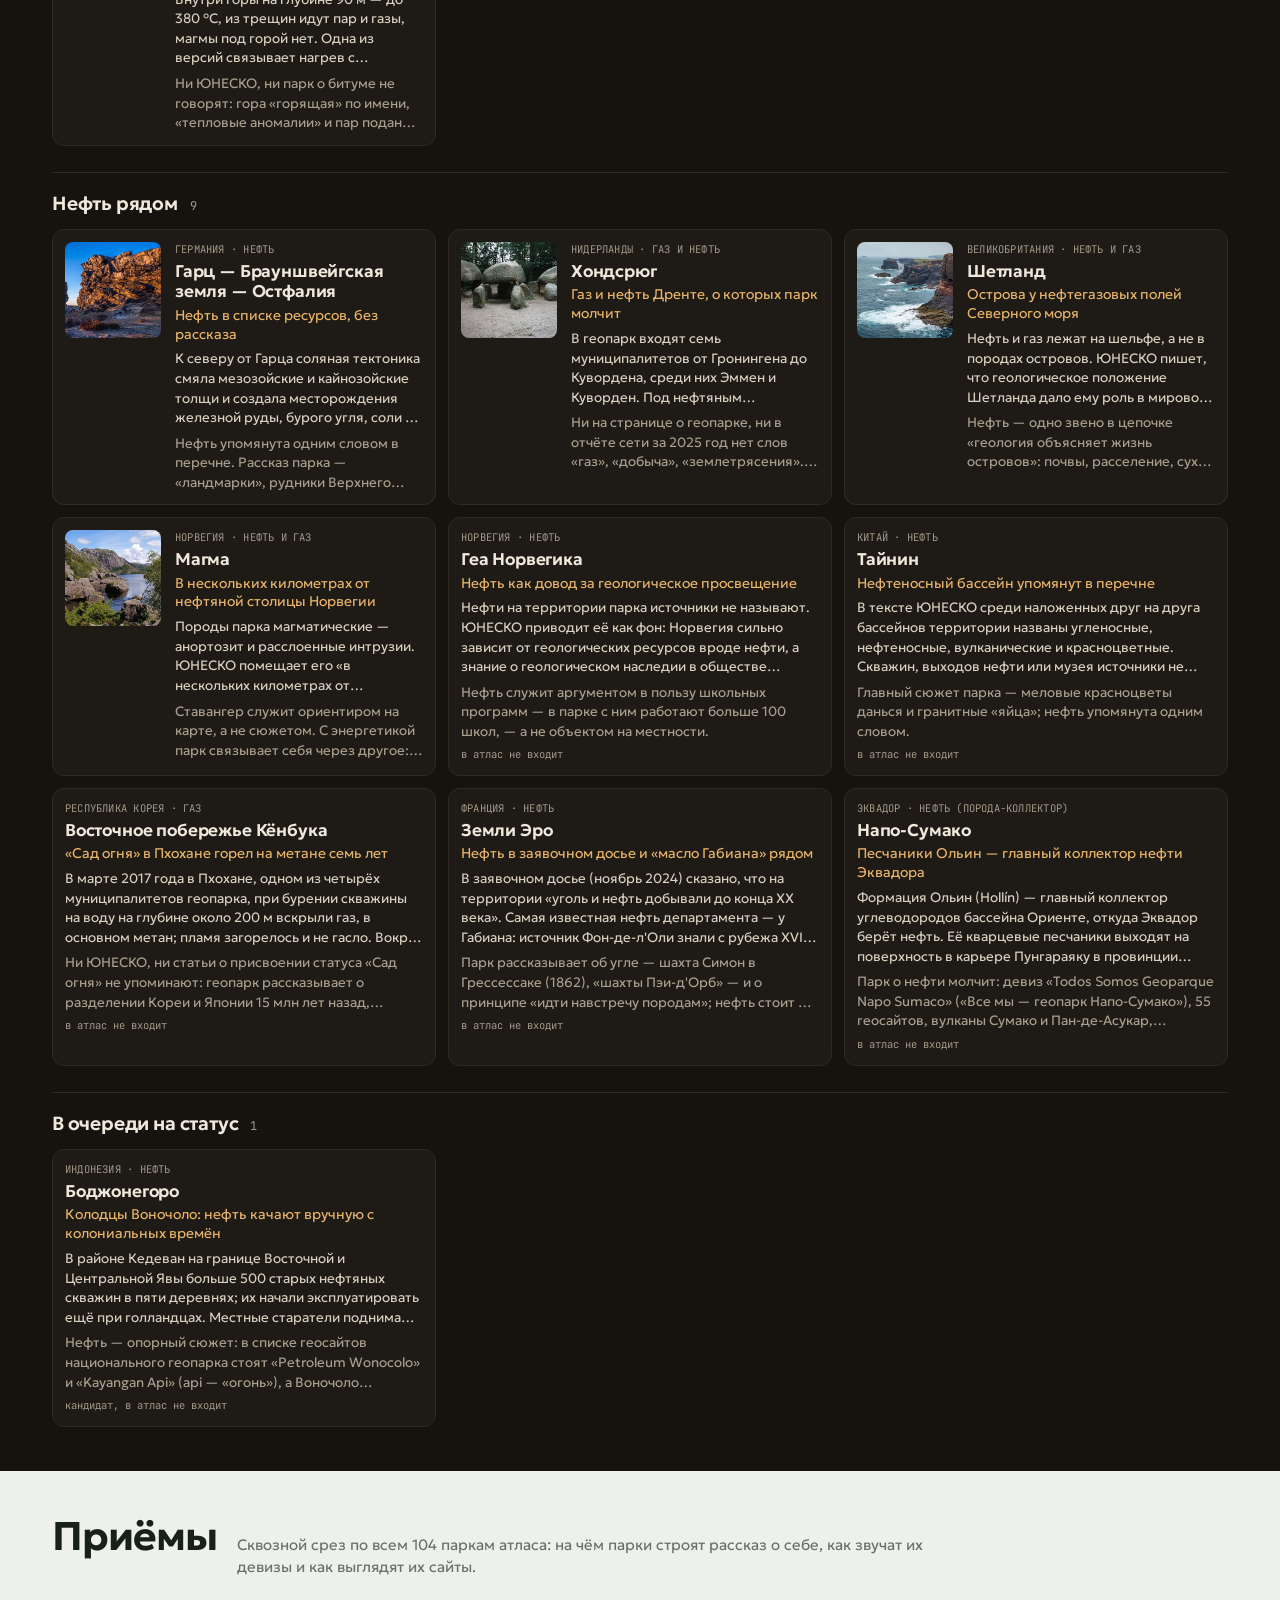
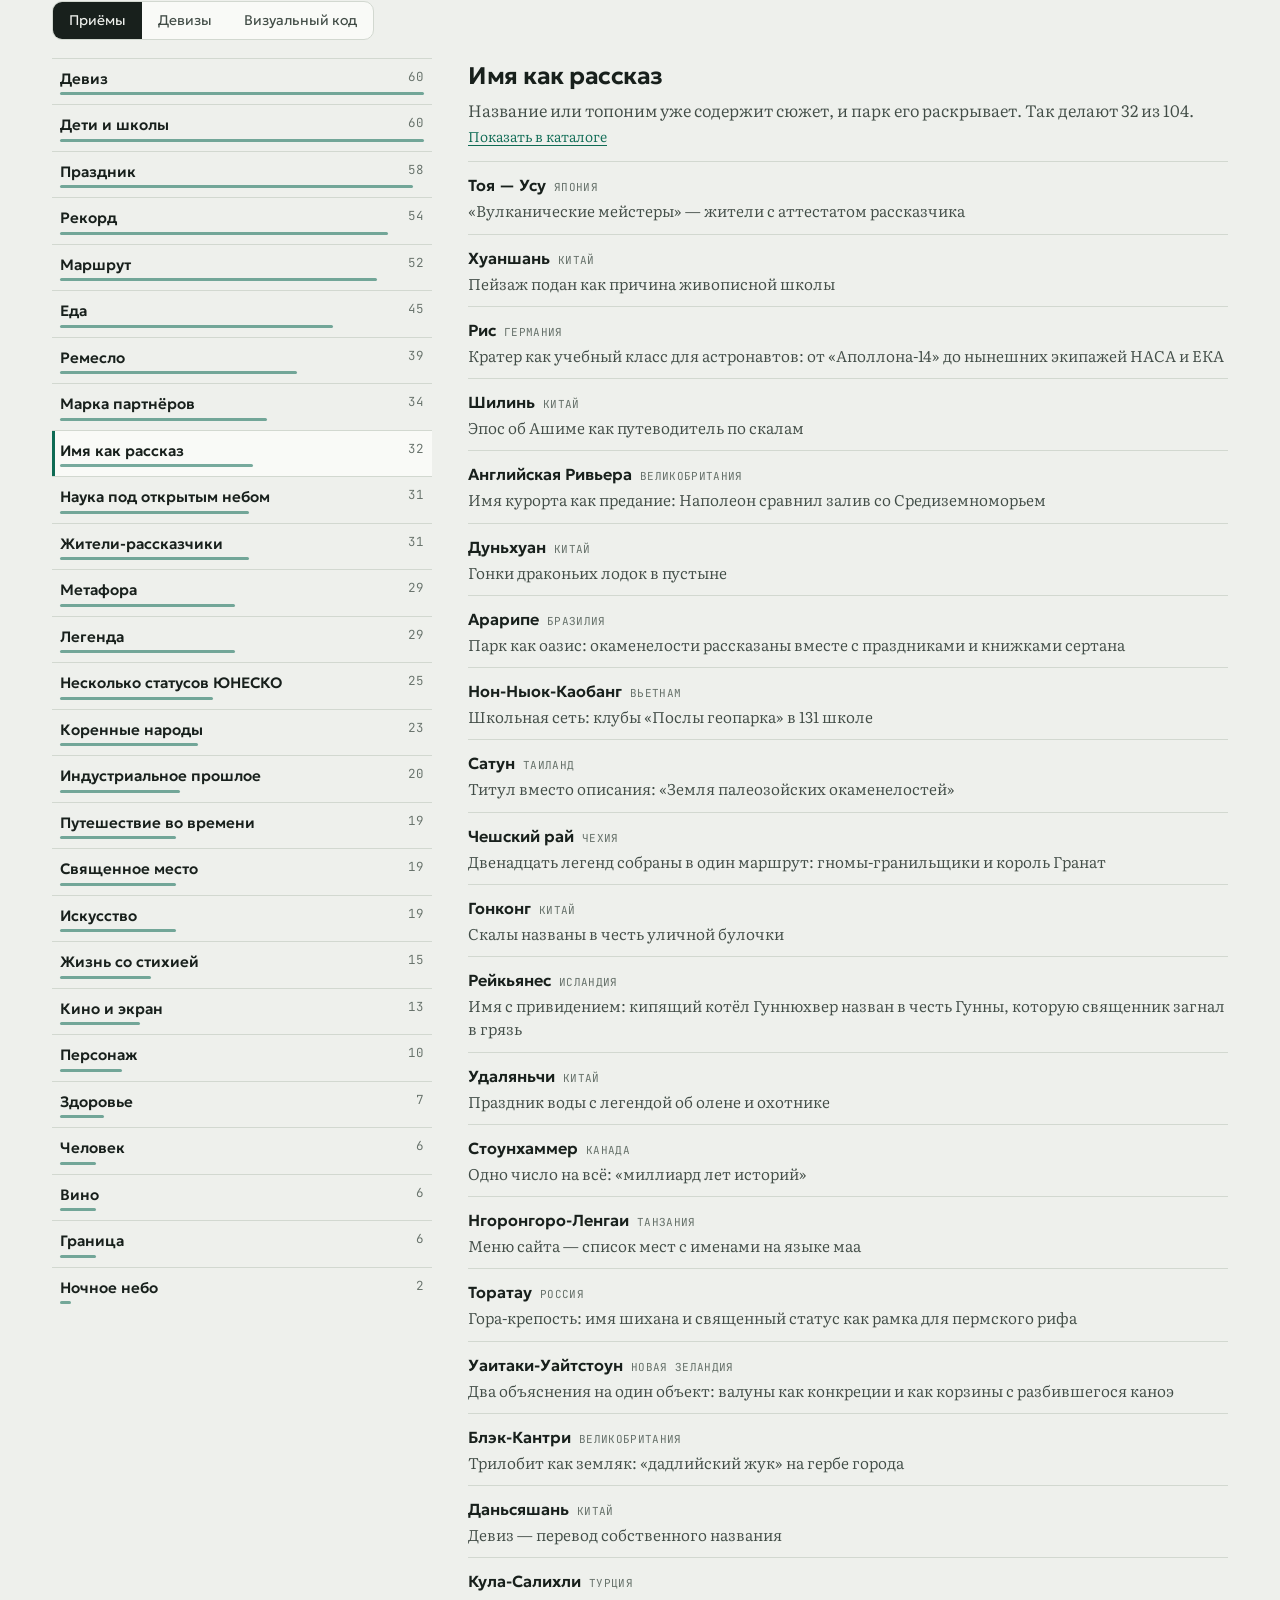
==== commit bbcd9535: "Add files via upload" ====
--- a/index.html
+++ b/index.html
@@ -32,7 +32,7 @@
       <svg width="24" height="24" viewBox="0 0 24 24" fill="none" aria-hidden="true"><path d="M2 19 9 6l4 7 3-4 6 10H2Z" stroke="currentColor" stroke-width="1.7" stroke-linejoin="round"/><path d="M6.5 19c2-2.5 9-2.5 11 0" stroke="var(--accent)" stroke-width="1.7" stroke-linecap="round"/></svg>
       <span>Атлас геопарков § sensesay</span>
     </a>
-    <nav class="nav" aria-label="Разделы"><a href="#catalog">Каталог</a><a href="#oil">Нефть</a><a href="#devices">Приёмы</a><a href="pamyatka/">Памятка ЮНЕСКО</a><a href="merch/">Мерч</a></nav>
+    <nav class="nav" aria-label="Разделы"><a href="#catalog">Каталог</a><a href="#oil">Нефть</a><a href="#devices">Приёмы</a><a href="pamyatka/">Памятка ЮНЕСКО</a></nav>
     <button class="icon-btn" id="themeBtn" aria-label="Сменить тему">
       <svg width="18" height="18" viewBox="0 0 24 24" fill="none" stroke="currentColor" stroke-width="1.8" stroke-linecap="round"><circle cx="12" cy="12" r="4.2"/><path d="M12 2.5v2.2M12 19.3v2.2M2.5 12h2.2M19.3 12h2.2M5.3 5.3l1.5 1.5M17.2 17.2l1.5 1.5M5.3 18.7l1.5-1.5M17.2 6.8l1.5-1.5"/></svg>
     </button>
--- a/assets/atlas.css
+++ b/assets/atlas.css
@@ -47,7 +47,8 @@
 .nav a[aria-current="page"]{background:var(--accent-soft);color:var(--accent);font-weight:500}
 .icon-btn{flex:none;width:36px;height:36px;border-radius:10px;border:1px solid var(--line);background:var(--surface);display:grid;place-items:center;cursor:pointer}
 .icon-btn:hover{border-color:var(--muted)}
-@media(max-width:640px){.top .wrap{flex-wrap:wrap;height:auto;gap:2px 8px;padding-top:8px;padding-bottom:6px}.brand{flex:1;min-width:0;font-size:15px}.brand span{overflow:hidden;text-overflow:ellipsis}.icon-btn{order:1}.nav{order:2;width:100%;margin-left:-8px}.nav a{padding:6px 8px}[id]{scroll-margin-top:104px}}
+@media(max-width:640px){.top .wrap{flex-wrap:wrap;height:auto;gap:2px 8px;padding-top:8px;padding-bottom:6px}.brand{flex:1;min-width:0;font-size:15px}.brand span{overflow:hidden;text-overflow:ellipsis}.icon-btn{order:1}.nav{order:2;width:100%;margin-left:-6px;gap:0}.nav a{padding:6px 6px;font-size:13.5px}[id]{scroll-margin-top:104px}}
+@media(max-width:390px){.nav a{padding:6px 5px;font-size:13px}.brand{font-size:13.5px;gap:8px}.brand svg{width:20px;height:20px}}
 
 /* intro (главная) */
 .intro{padding-top:30px;padding-bottom:4px}
